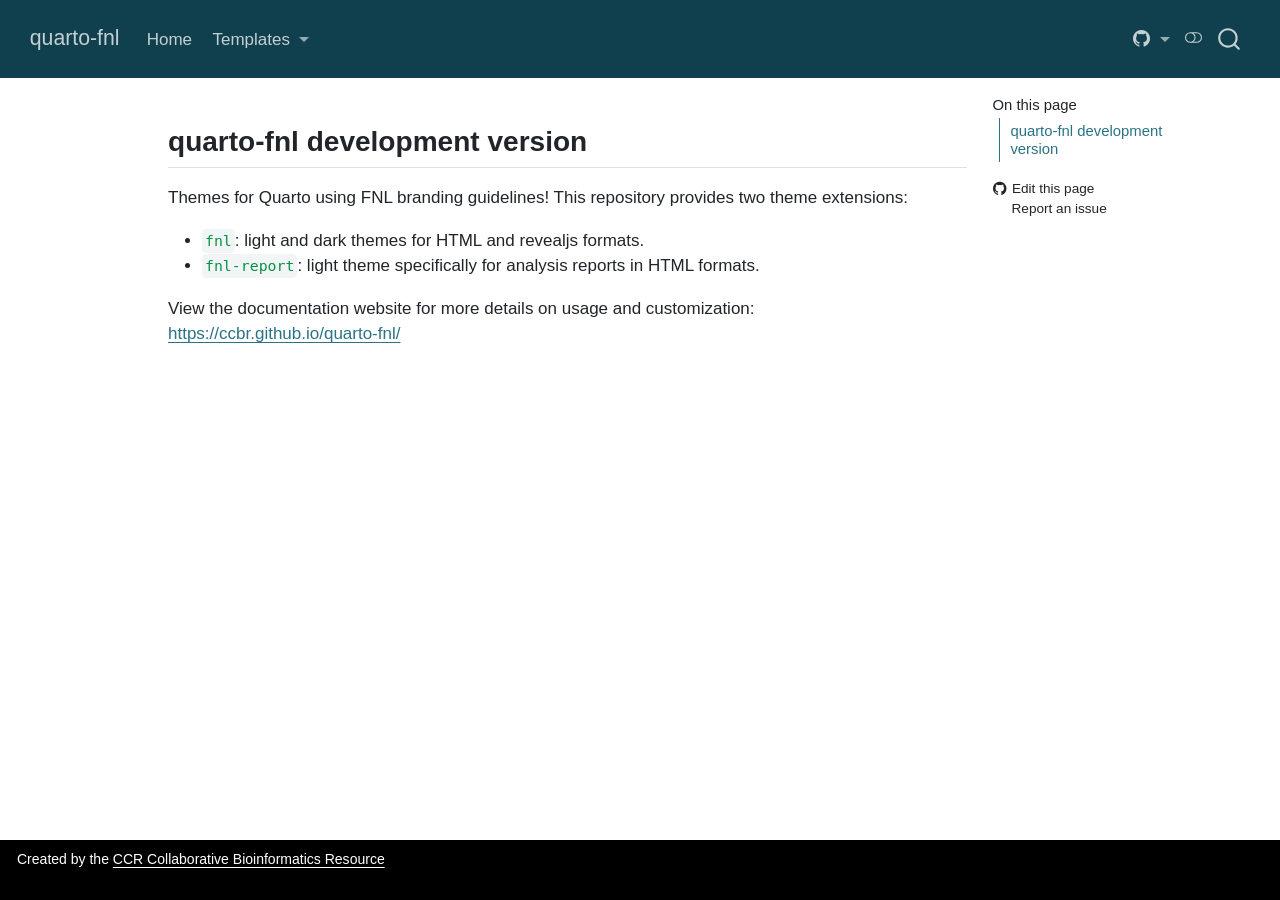
==== CHANGELOG.html @ 497f9d5f "Built site for gh-pages" ====
<!DOCTYPE html>
<html xmlns="http://www.w3.org/1999/xhtml" lang="en" xml:lang="en"><head>

<meta charset="utf-8">
<meta name="generator" content="quarto-1.11.9">

<meta name="viewport" content="width=device-width, initial-scale=1.0, user-scalable=yes">


<title>changelog – quarto-fnl</title>
<style>

span.smallcaps{font-variant: small-caps;}
div.columns{display: flex; gap: 1.5em;}
div.column{flex: auto;}
@media screen {
div.columns{gap: min(4vw, 1.5em);}
div.column{overflow-x: auto;}
}
div.hanging-indent{margin-left: 1.5em; text-indent: -1.5em;}
ul.task-list{list-style: none;}
ul.task-list li input[type="checkbox"] {
width: 0.8em;
margin: 0 0.8em 0.2em -1em;  vertical-align: middle;
}
</style>


<script>const headroomChanged = new CustomEvent("quarto-hrChanged", {
  detail: {},
  bubbles: true,
  cancelable: false,
  composed: false,
});

const announceDismiss = () => {
  const annEl = window.document.getElementById("quarto-announcement");
  if (annEl) {
    annEl.remove();

    const annId = annEl.getAttribute("data-announcement-id");
    window.localStorage.setItem(`quarto-announce-${annId}`, "true");
  }
};

const announceRegister = () => {
  const annEl = window.document.getElementById("quarto-announcement");
  if (annEl) {
    const annId = annEl.getAttribute("data-announcement-id");
    const isDismissed =
      window.localStorage.getItem(`quarto-announce-${annId}`) || false;
    if (isDismissed) {
      announceDismiss();
      return;
    } else {
      annEl.classList.remove("hidden");
    }

    const actionEl = annEl.querySelector(".quarto-announcement-action");
    if (actionEl) {
      actionEl.addEventListener("click", function (e) {
        e.preventDefault();
        // Hide the bar immediately
        announceDismiss();
      });
    }
  }
};

window.document.addEventListener("DOMContentLoaded", function () {
  let init = false;

  announceRegister();

  // Manage the back to top button, if one is present.
  let lastScrollTop = window.pageYOffset || document.documentElement.scrollTop;
  const scrollDownBuffer = 5;
  const scrollUpBuffer = 35;
  const btn = document.getElementById("quarto-back-to-top");
  const hideBackToTop = () => {
    btn.style.display = "none";
  };
  const showBackToTop = () => {
    btn.style.display = "inline-block";
  };
  if (btn) {
    window.document.addEventListener(
      "scroll",
      function () {
        const currentScrollTop =
          window.pageYOffset || document.documentElement.scrollTop;

        // Shows and hides the button 'intelligently' as the user scrolls
        if (currentScrollTop - scrollDownBuffer > lastScrollTop) {
          hideBackToTop();
          lastScrollTop = currentScrollTop <= 0 ? 0 : currentScrollTop;
        } else if (currentScrollTop < lastScrollTop - scrollUpBuffer) {
          showBackToTop();
          lastScrollTop = currentScrollTop <= 0 ? 0 : currentScrollTop;
        }

        // Show the button at the bottom, hides it at the top
        if (currentScrollTop <= 0) {
          hideBackToTop();
        } else if (
          window.innerHeight + currentScrollTop >=
          document.body.offsetHeight
        ) {
          showBackToTop();
        }
      },
      false
    );
  }

  function throttle(func, wait) {
    var timeout;
    return function () {
      const context = this;
      const args = arguments;
      const later = function () {
        clearTimeout(timeout);
        timeout = null;
        func.apply(context, args);
      };

      if (!timeout) {
        timeout = setTimeout(later, wait);
      }
    };
  }

  function headerOffset() {
    // Set an offset if there is are fixed top navbar
    const headerEl = window.document.querySelector("header.fixed-top");
    if (headerEl) {
      return headerEl.clientHeight;
    } else {
      return 0;
    }
  }

  function footerOffset() {
    const footerEl = window.document.querySelector("footer.footer");
    if (footerEl) {
      return footerEl.clientHeight;
    } else {
      return 0;
    }
  }

  function dashboardOffset() {
    const dashboardNavEl = window.document.getElementById(
      "quarto-dashboard-header"
    );
    if (dashboardNavEl !== null) {
      return dashboardNavEl.clientHeight;
    } else {
      return 0;
    }
  }

  function updateDocumentOffsetWithoutAnimation() {
    updateDocumentOffset(false);
  }

  function updateDocumentOffset(animated) {
    // set body offset
    const topOffset = headerOffset();
    const bodyOffset = topOffset + footerOffset() + dashboardOffset();
    const bodyEl = window.document.body;
    bodyEl.setAttribute("data-bs-offset", topOffset);
    bodyEl.style.paddingTop = topOffset + "px";

    // deal with sidebar offsets
    const sidebars = window.document.querySelectorAll(
      ".sidebar, .headroom-target"
    );
    sidebars.forEach((sidebar) => {
      if (!animated) {
        sidebar.classList.add("notransition");
        // Remove the no transition class after the animation has time to complete
        setTimeout(function () {
          sidebar.classList.remove("notransition");
        }, 201);
      }

      if (window.Headroom && sidebar.classList.contains("sidebar-unpinned")) {
        sidebar.style.top = "0";
        sidebar.style.maxHeight = "100vh";
      } else {
        sidebar.style.top = topOffset + "px";
        sidebar.style.maxHeight = "calc(100vh - " + topOffset + "px)";
      }
    });

    // allow space for footer
    const mainContainer = window.document.querySelector(".quarto-container");
    if (mainContainer) {
      mainContainer.style.minHeight = "calc(100vh - " + bodyOffset + "px)";
    }

    // link offset
    let linkStyle = window.document.querySelector("#quarto-target-style");
    if (!linkStyle) {
      linkStyle = window.document.createElement("style");
      linkStyle.setAttribute("id", "quarto-target-style");
      window.document.head.appendChild(linkStyle);
    }
    while (linkStyle.firstChild) {
      linkStyle.removeChild(linkStyle.firstChild);
    }
    if (topOffset > 0) {
      linkStyle.appendChild(
        window.document.createTextNode(`
      section:target::before {
        content: "";
        display: block;
        height: ${topOffset}px;
        margin: -${topOffset}px 0 0;
      }`)
      );
    }
    if (init) {
      window.dispatchEvent(headroomChanged);
    }
    init = true;
  }

  // initialize headroom
  var header = window.document.querySelector("#quarto-header");
  if (header && window.Headroom) {
    const headroom = new window.Headroom(header, {
      tolerance: 5,
      onPin: function () {
        const sidebars = window.document.querySelectorAll(
          ".sidebar, .headroom-target"
        );
        sidebars.forEach((sidebar) => {
          sidebar.classList.remove("sidebar-unpinned");
        });
        updateDocumentOffset();
      },
      onUnpin: function () {
        const sidebars = window.document.querySelectorAll(
          ".sidebar, .headroom-target"
        );
        sidebars.forEach((sidebar) => {
          sidebar.classList.add("sidebar-unpinned");
        });
        updateDocumentOffset();
      },
    });
    headroom.init();

    let frozen = false;
    window.quartoToggleHeadroom = function () {
      if (frozen) {
        headroom.unfreeze();
        frozen = false;
      } else {
        headroom.freeze();
        frozen = true;
      }
    };
  }

  window.addEventListener(
    "hashchange",
    function (e) {
      if (
        getComputedStyle(document.documentElement).scrollBehavior !== "smooth"
      ) {
        window.scrollTo(0, window.pageYOffset - headerOffset());
      }
    },
    false
  );

  // Observe size changed for the header
  const headerEl = window.document.querySelector("header.fixed-top");
  if (headerEl && window.ResizeObserver) {
    const observer = new window.ResizeObserver(() => {
      setTimeout(updateDocumentOffsetWithoutAnimation, 0);
    });
    observer.observe(headerEl, {
      attributes: true,
      childList: true,
      characterData: true,
    });
  } else {
    window.addEventListener(
      "resize",
      throttle(updateDocumentOffsetWithoutAnimation, 50)
    );
  }
  setTimeout(updateDocumentOffsetWithoutAnimation, 250);

  // fixup index.html links if we aren't on the filesystem
  if (window.location.protocol !== "file:") {
    const links = window.document.querySelectorAll("a");
    for (let i = 0; i < links.length; i++) {
      if (links[i].href) {
        links[i].dataset.originalHref = links[i].href;
        // only strip index.html at the end of the path (optionally followed
        // by a query or fragment) so that files like index.html.md
        // (alternate-format twins) are left alone (#14667)
        links[i].href = links[i].href.replace(/\/index\.html(?=[?#]|$)/, "/");
      }
    }

    // Fixup any sharing links that require urls
    // Append url to any sharing urls
    const sharingLinks = window.document.querySelectorAll(
      "a.sidebar-tools-main-item, a.quarto-navigation-tool, a.quarto-navbar-tools, a.quarto-navbar-tools-item"
    );
    for (let i = 0; i < sharingLinks.length; i++) {
      const sharingLink = sharingLinks[i];
      const href = sharingLink.getAttribute("href");
      if (href) {
        sharingLink.setAttribute(
          "href",
          href.replace("|url|", window.location.href)
        );
      }
    }

    // Scroll the active navigation item into view, if necessary
    const navSidebar = window.document.querySelector("nav#quarto-sidebar");
    if (navSidebar) {
      // Find the active item
      const activeItem = navSidebar.querySelector("li.sidebar-item a.active");
      if (activeItem) {
        // Wait for the scroll height and height to resolve by observing size changes on the
        // nav element that is scrollable
        const resizeObserver = new ResizeObserver((_entries) => {
          // The bottom of the element
          const elBottom = activeItem.offsetTop;
          const viewBottom = navSidebar.scrollTop + navSidebar.clientHeight;

          // The element height and scroll height are the same, then we are still loading
          if (viewBottom !== navSidebar.scrollHeight) {
            // Determine if the item isn't visible and scroll to it
            if (elBottom >= viewBottom) {
              navSidebar.scrollTop = elBottom;
            }

            // stop observing now since we've completed the scroll
            resizeObserver.unobserve(navSidebar);
          }
        });
        resizeObserver.observe(navSidebar);
      }
    }
  }
});
</script>
<script>/*!
 * headroom.js v0.12.0 - Give your page some headroom. Hide your header until you need it
 * Copyright (c) 2020 Nick Williams - http://wicky.nillia.ms/headroom.js
 * License: MIT
 */

!function(t,n){"object"==typeof exports&&"undefined"!=typeof module?module.exports=n():"function"==typeof define&&define.amd?define(n):(t=t||self).Headroom=n()}(this,function(){"use strict";function t(){return"undefined"!=typeof window}function d(t){return function(t){return t&&t.document&&function(t){return 9===t.nodeType}(t.document)}(t)?function(t){var n=t.document,o=n.body,s=n.documentElement;return{scrollHeight:function(){return Math.max(o.scrollHeight,s.scrollHeight,o.offsetHeight,s.offsetHeight,o.clientHeight,s.clientHeight)},height:function(){return t.innerHeight||s.clientHeight||o.clientHeight},scrollY:function(){return void 0!==t.pageYOffset?t.pageYOffset:(s||o.parentNode||o).scrollTop}}}(t):function(t){return{scrollHeight:function(){return Math.max(t.scrollHeight,t.offsetHeight,t.clientHeight)},height:function(){return Math.max(t.offsetHeight,t.clientHeight)},scrollY:function(){return t.scrollTop}}}(t)}function n(t,s,e){var n,o=function(){var n=!1;try{var t={get passive(){n=!0}};window.addEventListener("test",t,t),window.removeEventListener("test",t,t)}catch(t){n=!1}return n}(),i=!1,r=d(t),l=r.scrollY(),a={};function c(){var t=Math.round(r.scrollY()),n=r.height(),o=r.scrollHeight();a.scrollY=t,a.lastScrollY=l,a.direction=l<t?"down":"up",a.distance=Math.abs(t-l),a.isOutOfBounds=t<0||o<t+n,a.top=t<=s.offset[a.direction],a.bottom=o<=t+n,a.toleranceExceeded=a.distance>s.tolerance[a.direction],e(a),l=t,i=!1}function h(){i||(i=!0,n=requestAnimationFrame(c))}var u=!!o&&{passive:!0,capture:!1};return t.addEventListener("scroll",h,u),c(),{destroy:function(){cancelAnimationFrame(n),t.removeEventListener("scroll",h,u)}}}function o(t){return t===Object(t)?t:{down:t,up:t}}function s(t,n){n=n||{},Object.assign(this,s.options,n),this.classes=Object.assign({},s.options.classes,n.classes),this.elem=t,this.tolerance=o(this.tolerance),this.offset=o(this.offset),this.initialised=!1,this.frozen=!1}return s.prototype={constructor:s,init:function(){return s.cutsTheMustard&&!this.initialised&&(this.addClass("initial"),this.initialised=!0,setTimeout(function(t){t.scrollTracker=n(t.scroller,{offset:t.offset,tolerance:t.tolerance},t.update.bind(t))},100,this)),this},destroy:function(){this.initialised=!1,Object.keys(this.classes).forEach(this.removeClass,this),this.scrollTracker.destroy()},unpin:function(){!this.hasClass("pinned")&&this.hasClass("unpinned")||(this.addClass("unpinned"),this.removeClass("pinned"),this.onUnpin&&this.onUnpin.call(this))},pin:function(){this.hasClass("unpinned")&&(this.addClass("pinned"),this.removeClass("unpinned"),this.onPin&&this.onPin.call(this))},freeze:function(){this.frozen=!0,this.addClass("frozen")},unfreeze:function(){this.frozen=!1,this.removeClass("frozen")},top:function(){this.hasClass("top")||(this.addClass("top"),this.removeClass("notTop"),this.onTop&&this.onTop.call(this))},notTop:function(){this.hasClass("notTop")||(this.addClass("notTop"),this.removeClass("top"),this.onNotTop&&this.onNotTop.call(this))},bottom:function(){this.hasClass("bottom")||(this.addClass("bottom"),this.removeClass("notBottom"),this.onBottom&&this.onBottom.call(this))},notBottom:function(){this.hasClass("notBottom")||(this.addClass("notBottom"),this.removeClass("bottom"),this.onNotBottom&&this.onNotBottom.call(this))},shouldUnpin:function(t){return"down"===t.direction&&!t.top&&t.toleranceExceeded},shouldPin:function(t){return"up"===t.direction&&t.toleranceExceeded||t.top},addClass:function(t){this.elem.classList.add.apply(this.elem.classList,this.classes[t].split(" "))},removeClass:function(t){this.elem.classList.remove.apply(this.elem.classList,this.classes[t].split(" "))},hasClass:function(t){return this.classes[t].split(" ").every(function(t){return this.classList.contains(t)},this.elem)},update:function(t){t.isOutOfBounds||!0!==this.frozen&&(t.top?this.top():this.notTop(),t.bottom?this.bottom():this.notBottom(),this.shouldUnpin(t)?this.unpin():this.shouldPin(t)&&this.pin())}},s.options={tolerance:{up:0,down:0},offset:0,scroller:t()?window:null,classes:{frozen:"headroom--frozen",pinned:"headroom--pinned",unpinned:"headroom--unpinned",top:"headroom--top",notTop:"headroom--not-top",bottom:"headroom--bottom",notBottom:"headroom--not-bottom",initial:"headroom"}},s.cutsTheMustard=!!(t()&&function(){}.bind&&"classList"in document.documentElement&&Object.assign&&Object.keys&&requestAnimationFrame),s});
</script>
<script>/*!
 * clipboard.js v2.0.11
 * https://clipboardjs.com/
 *
 * Licensed MIT © Zeno Rocha
 */
!function(t,e){"object"==typeof exports&&"object"==typeof module?module.exports=e():"function"==typeof define&&define.amd?define([],e):"object"==typeof exports?exports.ClipboardJS=e():t.ClipboardJS=e()}(this,function(){return n={686:function(t,e,n){"use strict";n.d(e,{default:function(){return b}});var e=n(279),i=n.n(e),e=n(370),u=n.n(e),e=n(817),r=n.n(e);function c(t){try{return document.execCommand(t)}catch(t){return}}var a=function(t){t=r()(t);return c("cut"),t};function o(t,e){var n,o,t=(n=t,o="rtl"===document.documentElement.getAttribute("dir"),(t=document.createElement("textarea")).style.fontSize="12pt",t.style.border="0",t.style.padding="0",t.style.margin="0",t.style.position="absolute",t.style[o?"right":"left"]="-9999px",o=window.pageYOffset||document.documentElement.scrollTop,t.style.top="".concat(o,"px"),t.setAttribute("readonly",""),t.value=n,t);return e.container.appendChild(t),e=r()(t),c("copy"),t.remove(),e}var f=function(t){var e=1<arguments.length&&void 0!==arguments[1]?arguments[1]:{container:document.body},n="";return"string"==typeof t?n=o(t,e):t instanceof HTMLInputElement&&!["text","search","url","tel","password"].includes(null==t?void 0:t.type)?n=o(t.value,e):(n=r()(t),c("copy")),n};function l(t){return(l="function"==typeof Symbol&&"symbol"==typeof Symbol.iterator?function(t){return typeof t}:function(t){return t&&"function"==typeof Symbol&&t.constructor===Symbol&&t!==Symbol.prototype?"symbol":typeof t})(t)}var s=function(){var t=0<arguments.length&&void 0!==arguments[0]?arguments[0]:{},e=t.action,n=void 0===e?"copy":e,o=t.container,e=t.target,t=t.text;if("copy"!==n&&"cut"!==n)throw new Error('Invalid "action" value, use either "copy" or "cut"');if(void 0!==e){if(!e||"object"!==l(e)||1!==e.nodeType)throw new Error('Invalid "target" value, use a valid Element');if("copy"===n&&e.hasAttribute("disabled"))throw new Error('Invalid "target" attribute. Please use "readonly" instead of "disabled" attribute');if("cut"===n&&(e.hasAttribute("readonly")||e.hasAttribute("disabled")))throw new Error('Invalid "target" attribute. You can\'t cut text from elements with "readonly" or "disabled" attributes')}return t?f(t,{container:o}):e?"cut"===n?a(e):f(e,{container:o}):void 0};function p(t){return(p="function"==typeof Symbol&&"symbol"==typeof Symbol.iterator?function(t){return typeof t}:function(t){return t&&"function"==typeof Symbol&&t.constructor===Symbol&&t!==Symbol.prototype?"symbol":typeof t})(t)}function d(t,e){for(var n=0;n<e.length;n++){var o=e[n];o.enumerable=o.enumerable||!1,o.configurable=!0,"value"in o&&(o.writable=!0),Object.defineProperty(t,o.key,o)}}function y(t,e){return(y=Object.setPrototypeOf||function(t,e){return t.__proto__=e,t})(t,e)}function h(n){var o=function(){if("undefined"==typeof Reflect||!Reflect.construct)return!1;if(Reflect.construct.sham)return!1;if("function"==typeof Proxy)return!0;try{return Date.prototype.toString.call(Reflect.construct(Date,[],function(){})),!0}catch(t){return!1}}();return function(){var t,e=v(n);return t=o?(t=v(this).constructor,Reflect.construct(e,arguments,t)):e.apply(this,arguments),e=this,!(t=t)||"object"!==p(t)&&"function"!=typeof t?function(t){if(void 0!==t)return t;throw new ReferenceError("this hasn't been initialised - super() hasn't been called")}(e):t}}function v(t){return(v=Object.setPrototypeOf?Object.getPrototypeOf:function(t){return t.__proto__||Object.getPrototypeOf(t)})(t)}function m(t,e){t="data-clipboard-".concat(t);if(e.hasAttribute(t))return e.getAttribute(t)}var b=function(){!function(t,e){if("function"!=typeof e&&null!==e)throw new TypeError("Super expression must either be null or a function");t.prototype=Object.create(e&&e.prototype,{constructor:{value:t,writable:!0,configurable:!0}}),e&&y(t,e)}(r,i());var t,e,n,o=h(r);function r(t,e){var n;return function(t){if(!(t instanceof r))throw new TypeError("Cannot call a class as a function")}(this),(n=o.call(this)).resolveOptions(e),n.listenClick(t),n}return t=r,n=[{key:"copy",value:function(t){var e=1<arguments.length&&void 0!==arguments[1]?arguments[1]:{container:document.body};return f(t,e)}},{key:"cut",value:function(t){return a(t)}},{key:"isSupported",value:function(){var t=0<arguments.length&&void 0!==arguments[0]?arguments[0]:["copy","cut"],t="string"==typeof t?[t]:t,e=!!document.queryCommandSupported;return t.forEach(function(t){e=e&&!!document.queryCommandSupported(t)}),e}}],(e=[{key:"resolveOptions",value:function(){var t=0<arguments.length&&void 0!==arguments[0]?arguments[0]:{};this.action="function"==typeof t.action?t.action:this.defaultAction,this.target="function"==typeof t.target?t.target:this.defaultTarget,this.text="function"==typeof t.text?t.text:this.defaultText,this.container="object"===p(t.container)?t.container:document.body}},{key:"listenClick",value:function(t){var e=this;this.listener=u()(t,"click",function(t){return e.onClick(t)})}},{key:"onClick",value:function(t){var e=t.delegateTarget||t.currentTarget,n=this.action(e)||"copy",t=s({action:n,container:this.container,target:this.target(e),text:this.text(e)});this.emit(t?"success":"error",{action:n,text:t,trigger:e,clearSelection:function(){e&&e.focus(),window.getSelection().removeAllRanges()}})}},{key:"defaultAction",value:function(t){return m("action",t)}},{key:"defaultTarget",value:function(t){t=m("target",t);if(t)return document.querySelector(t)}},{key:"defaultText",value:function(t){return m("text",t)}},{key:"destroy",value:function(){this.listener.destroy()}}])&&d(t.prototype,e),n&&d(t,n),r}()},828:function(t){var e;"undefined"==typeof Element||Element.prototype.matches||((e=Element.prototype).matches=e.matchesSelector||e.mozMatchesSelector||e.msMatchesSelector||e.oMatchesSelector||e.webkitMatchesSelector),t.exports=function(t,e){for(;t&&9!==t.nodeType;){if("function"==typeof t.matches&&t.matches(e))return t;t=t.parentNode}}},438:function(t,e,n){var u=n(828);function i(t,e,n,o,r){var i=function(e,n,t,o){return function(t){t.delegateTarget=u(t.target,n),t.delegateTarget&&o.call(e,t)}}.apply(this,arguments);return t.addEventListener(n,i,r),{destroy:function(){t.removeEventListener(n,i,r)}}}t.exports=function(t,e,n,o,r){return"function"==typeof t.addEventListener?i.apply(null,arguments):"function"==typeof n?i.bind(null,document).apply(null,arguments):("string"==typeof t&&(t=document.querySelectorAll(t)),Array.prototype.map.call(t,function(t){return i(t,e,n,o,r)}))}},879:function(t,n){n.node=function(t){return void 0!==t&&t instanceof HTMLElement&&1===t.nodeType},n.nodeList=function(t){var e=Object.prototype.toString.call(t);return void 0!==t&&("[object NodeList]"===e||"[object HTMLCollection]"===e)&&"length"in t&&(0===t.length||n.node(t[0]))},n.string=function(t){return"string"==typeof t||t instanceof String},n.fn=function(t){return"[object Function]"===Object.prototype.toString.call(t)}},370:function(t,e,n){var f=n(879),l=n(438);t.exports=function(t,e,n){if(!t&&!e&&!n)throw new Error("Missing required arguments");if(!f.string(e))throw new TypeError("Second argument must be a String");if(!f.fn(n))throw new TypeError("Third argument must be a Function");if(f.node(t))return c=e,a=n,(u=t).addEventListener(c,a),{destroy:function(){u.removeEventListener(c,a)}};if(f.nodeList(t))return o=t,r=e,i=n,Array.prototype.forEach.call(o,function(t){t.addEventListener(r,i)}),{destroy:function(){Array.prototype.forEach.call(o,function(t){t.removeEventListener(r,i)})}};if(f.string(t))return t=t,e=e,n=n,l(document.body,t,e,n);throw new TypeError("First argument must be a String, HTMLElement, HTMLCollection, or NodeList");var o,r,i,u,c,a}},817:function(t){t.exports=function(t){var e,n="SELECT"===t.nodeName?(t.focus(),t.value):"INPUT"===t.nodeName||"TEXTAREA"===t.nodeName?((e=t.hasAttribute("readonly"))||t.setAttribute("readonly",""),t.select(),t.setSelectionRange(0,t.value.length),e||t.removeAttribute("readonly"),t.value):(t.hasAttribute("contenteditable")&&t.focus(),n=window.getSelection(),(e=document.createRange()).selectNodeContents(t),n.removeAllRanges(),n.addRange(e),n.toString());return n}},279:function(t){function e(){}e.prototype={on:function(t,e,n){var o=this.e||(this.e={});return(o[t]||(o[t]=[])).push({fn:e,ctx:n}),this},once:function(t,e,n){var o=this;function r(){o.off(t,r),e.apply(n,arguments)}return r._=e,this.on(t,r,n)},emit:function(t){for(var e=[].slice.call(arguments,1),n=((this.e||(this.e={}))[t]||[]).slice(),o=0,r=n.length;o<r;o++)n[o].fn.apply(n[o].ctx,e);return this},off:function(t,e){var n=this.e||(this.e={}),o=n[t],r=[];if(o&&e)for(var i=0,u=o.length;i<u;i++)o[i].fn!==e&&o[i].fn._!==e&&r.push(o[i]);return r.length?n[t]=r:delete n[t],this}},t.exports=e,t.exports.TinyEmitter=e}},r={},o.n=function(t){var e=t&&t.__esModule?function(){return t.default}:function(){return t};return o.d(e,{a:e}),e},o.d=function(t,e){for(var n in e)o.o(e,n)&&!o.o(t,n)&&Object.defineProperty(t,n,{enumerable:!0,get:e[n]})},o.o=function(t,e){return Object.prototype.hasOwnProperty.call(t,e)},o(686).default;function o(t){if(r[t])return r[t].exports;var e=r[t]={exports:{}};return n[t](e,e.exports,o),e.exports}var n,r});</script>
<script>/*! @algolia/autocomplete-js 1.19.1 | MIT License | © Algolia, Inc. and contributors | https://github.com/algolia/autocomplete */
!function(e,t){"object"==typeof exports&&"undefined"!=typeof module?t(exports):"function"==typeof define&&define.amd?define(["exports"],t):t((e="undefined"!=typeof globalThis?globalThis:e||self)["@algolia/autocomplete-js"]={})}(this,(function(e){"use strict";function t(e,t){var n=Object.keys(e);if(Object.getOwnPropertySymbols){var r=Object.getOwnPropertySymbols(e);t&&(r=r.filter((function(t){return Object.getOwnPropertyDescriptor(e,t).enumerable}))),n.push.apply(n,r)}return n}function n(e){for(var n=1;n<arguments.length;n++){var r=null!=arguments[n]?arguments[n]:{};n%2?t(Object(r),!0).forEach((function(t){o(e,t,r[t])})):Object.getOwnPropertyDescriptors?Object.defineProperties(e,Object.getOwnPropertyDescriptors(r)):t(Object(r)).forEach((function(t){Object.defineProperty(e,t,Object.getOwnPropertyDescriptor(r,t))}))}return e}function r(e){return r="function"==typeof Symbol&&"symbol"==typeof Symbol.iterator?function(e){return typeof e}:function(e){return e&&"function"==typeof Symbol&&e.constructor===Symbol&&e!==Symbol.prototype?"symbol":typeof e},r(e)}function o(e,t,n){return(t=function(e){var t=function(e,t){if("object"!=typeof e||null===e)return e;var n=e[Symbol.toPrimitive];if(void 0!==n){var r=n.call(e,t||"default");if("object"!=typeof r)return r;throw new TypeError("@@toPrimitive must return a primitive value.")}return("string"===t?String:Number)(e)}(e,"string");return"symbol"==typeof t?t:String(t)}(t))in e?Object.defineProperty(e,t,{value:n,enumerable:!0,configurable:!0,writable:!0}):e[t]=n,e}function i(){return i=Object.assign?Object.assign.bind():function(e){for(var t=1;t<arguments.length;t++){var n=arguments[t];for(var r in n)Object.prototype.hasOwnProperty.call(n,r)&&(e[r]=n[r])}return e},i.apply(this,arguments)}function u(e,t){if(null==e)return{};var n,r,o=function(e,t){if(null==e)return{};var n,r,o={},i=Object.keys(e);for(r=0;r<i.length;r++)n=i[r],t.indexOf(n)>=0||(o[n]=e[n]);return o}(e,t);if(Object.getOwnPropertySymbols){var i=Object.getOwnPropertySymbols(e);for(r=0;r<i.length;r++)n=i[r],t.indexOf(n)>=0||Object.prototype.propertyIsEnumerable.call(e,n)&&(o[n]=e[n])}return o}function a(e,t){return function(e){if(Array.isArray(e))return e}(e)||function(e,t){var n=null==e?null:"undefined"!=typeof Symbol&&e[Symbol.iterator]||e["@@iterator"];if(null!=n){var r,o,i,u,a=[],l=!0,c=!1;try{if(i=(n=n.call(e)).next,0===t){if(Object(n)!==n)return;l=!1}else for(;!(l=(r=i.call(n)).done)&&(a.push(r.value),a.length!==t);l=!0);}catch(e){c=!0,o=e}finally{try{if(!l&&null!=n.return&&(u=n.return(),Object(u)!==u))return}finally{if(c)throw o}}return a}}(e,t)||c(e,t)||function(){throw new TypeError("Invalid attempt to destructure non-iterable instance.\nIn order to be iterable, non-array objects must have a [Symbol.iterator]() method.")}()}function l(e){return function(e){if(Array.isArray(e))return s(e)}(e)||function(e){if("undefined"!=typeof Symbol&&null!=e[Symbol.iterator]||null!=e["@@iterator"])return Array.from(e)}(e)||c(e)||function(){throw new TypeError("Invalid attempt to spread non-iterable instance.\nIn order to be iterable, non-array objects must have a [Symbol.iterator]() method.")}()}function c(e,t){if(e){if("string"==typeof e)return s(e,t);var n=Object.prototype.toString.call(e).slice(8,-1);return"Object"===n&&e.constructor&&(n=e.constructor.name),"Map"===n||"Set"===n?Array.from(e):"Arguments"===n||/^(?:Ui|I)nt(?:8|16|32)(?:Clamped)?Array$/.test(n)?s(e,t):void 0}}function s(e,t){(null==t||t>e.length)&&(t=e.length);for(var n=0,r=new Array(t);n<t;n++)r[n]=e[n];return r}function f(e){return{current:e}}function p(e,t){var n=void 0;return function(){for(var r=arguments.length,o=new Array(r),i=0;i<r;i++)o[i]=arguments[i];n&&clearTimeout(n),n=setTimeout((function(){return e.apply(void 0,o)}),t)}}function m(e){return e.reduce((function(e,t){return e.concat(t)}),[])}var v=0;function d(){return"autocomplete-".concat(v++)}function y(e,t){return t.reduce((function(e,t){return e&&e[t]}),e)}function b(e){return 0===e.collections.length?0:e.collections.reduce((function(e,t){return e+t.items.length}),0)}function g(e){return e!==Object(e)}function h(e,t){if(e===t)return!0;if(g(e)||g(t)||"function"==typeof e||"function"==typeof t)return e===t;if(Object.keys(e).length!==Object.keys(t).length)return!1;for(var n=0,r=Object.keys(e);n<r.length;n++){var o=r[n];if(!(o in t))return!1;if(!h(e[o],t[o]))return!1}return!0}var _=function(){};var O="1.19.1",S=[{segment:"autocomplete-core",version:O}];function j(e){var t=e.item,n=e.items,r=void 0===n?[]:n;return{index:t.__autocomplete_indexName,items:[t],positions:[1+r.findIndex((function(e){return e.objectID===t.objectID}))],queryID:t.__autocomplete_queryID,algoliaSource:["autocomplete"]}}function P(e,t){return function(e){if(Array.isArray(e))return e}(e)||function(e,t){var n=null==e?null:"undefined"!=typeof Symbol&&e[Symbol.iterator]||e["@@iterator"];if(null!=n){var r,o,i,u,a=[],l=!0,c=!1;try{if(i=(n=n.call(e)).next,0===t){if(Object(n)!==n)return;l=!1}else for(;!(l=(r=i.call(n)).done)&&(a.push(r.value),a.length!==t);l=!0);}catch(e){c=!0,o=e}finally{try{if(!l&&null!=n.return&&(u=n.return(),Object(u)!==u))return}finally{if(c)throw o}}return a}}(e,t)||function(e,t){if(!e)return;if("string"==typeof e)return w(e,t);var n=Object.prototype.toString.call(e).slice(8,-1);"Object"===n&&e.constructor&&(n=e.constructor.name);if("Map"===n||"Set"===n)return Array.from(e);if("Arguments"===n||/^(?:Ui|I)nt(?:8|16|32)(?:Clamped)?Array$/.test(n))return w(e,t)}(e,t)||function(){throw new TypeError("Invalid attempt to destructure non-iterable instance.\nIn order to be iterable, non-array objects must have a [Symbol.iterator]() method.")}()}function w(e,t){(null==t||t>e.length)&&(t=e.length);for(var n=0,r=new Array(t);n<t;n++)r[n]=e[n];return r}var I=["items"],A=["items"];function E(e){return E="function"==typeof Symbol&&"symbol"==typeof Symbol.iterator?function(e){return typeof e}:function(e){return e&&"function"==typeof Symbol&&e.constructor===Symbol&&e!==Symbol.prototype?"symbol":typeof e},E(e)}function D(e){return function(e){if(Array.isArray(e))return C(e)}(e)||function(e){if("undefined"!=typeof Symbol&&null!=e[Symbol.iterator]||null!=e["@@iterator"])return Array.from(e)}(e)||function(e,t){if(!e)return;if("string"==typeof e)return C(e,t);var n=Object.prototype.toString.call(e).slice(8,-1);"Object"===n&&e.constructor&&(n=e.constructor.name);if("Map"===n||"Set"===n)return Array.from(e);if("Arguments"===n||/^(?:Ui|I)nt(?:8|16|32)(?:Clamped)?Array$/.test(n))return C(e,t)}(e)||function(){throw new TypeError("Invalid attempt to spread non-iterable instance.\nIn order to be iterable, non-array objects must have a [Symbol.iterator]() method.")}()}function C(e,t){(null==t||t>e.length)&&(t=e.length);for(var n=0,r=new Array(t);n<t;n++)r[n]=e[n];return r}function k(e,t){if(null==e)return{};var n,r,o=function(e,t){if(null==e)return{};var n,r,o={},i=Object.keys(e);for(r=0;r<i.length;r++)n=i[r],t.indexOf(n)>=0||(o[n]=e[n]);return o}(e,t);if(Object.getOwnPropertySymbols){var i=Object.getOwnPropertySymbols(e);for(r=0;r<i.length;r++)n=i[r],t.indexOf(n)>=0||Object.prototype.propertyIsEnumerable.call(e,n)&&(o[n]=e[n])}return o}function x(e,t){var n=Object.keys(e);if(Object.getOwnPropertySymbols){var r=Object.getOwnPropertySymbols(e);t&&(r=r.filter((function(t){return Object.getOwnPropertyDescriptor(e,t).enumerable}))),n.push.apply(n,r)}return n}function N(e){for(var t=1;t<arguments.length;t++){var n=null!=arguments[t]?arguments[t]:{};t%2?x(Object(n),!0).forEach((function(t){T(e,t,n[t])})):Object.getOwnPropertyDescriptors?Object.defineProperties(e,Object.getOwnPropertyDescriptors(n)):x(Object(n)).forEach((function(t){Object.defineProperty(e,t,Object.getOwnPropertyDescriptor(n,t))}))}return e}function T(e,t,n){return(t=function(e){var t=function(e,t){if("object"!==E(e)||null===e)return e;var n=e[Symbol.toPrimitive];if(void 0!==n){var r=n.call(e,t||"default");if("object"!==E(r))return r;throw new TypeError("@@toPrimitive must return a primitive value.")}return("string"===t?String:Number)(e)}(e,"string");return"symbol"===E(t)?t:String(t)}(t))in e?Object.defineProperty(e,t,{value:n,enumerable:!0,configurable:!0,writable:!0}):e[t]=n,e}function q(e){for(var t=arguments.length>1&&void 0!==arguments[1]?arguments[1]:20,n=[],r=0;r<e.objectIDs.length;r+=t)n.push(N(N({},e),{},{objectIDs:e.objectIDs.slice(r,r+t)}));return n}function B(e){return e.map((function(e){var t=e.items,n=k(e,I);return N(N({},n),{},{objectIDs:(null==t?void 0:t.map((function(e){return e.objectID})))||n.objectIDs})}))}function R(e){var t,n,r,o=(t=P((e.version||"").split(".").map(Number),2),n=t[0],r=t[1],n>=3||2===n&&r>=4||1===n&&r>=10);function i(t,n,r){if(o&&void 0!==r){var i=r[0].__autocomplete_algoliaCredentials,u={"X-Algolia-Application-Id":i.appId,"X-Algolia-API-Key":i.apiKey};e.apply(void 0,[t].concat(D(n),[{headers:u}]))}else e.apply(void 0,[t].concat(D(n)))}return{init:function(t,n){e("init",{appId:t,apiKey:n})},setAuthenticatedUserToken:function(t){e("setAuthenticatedUserToken",t)},setUserToken:function(t){e("setUserToken",t)},clickedObjectIDsAfterSearch:function(){for(var e=arguments.length,t=new Array(e),n=0;n<e;n++)t[n]=arguments[n];t.length>0&&i("clickedObjectIDsAfterSearch",B(t),t[0].items)},clickedObjectIDs:function(){for(var e=arguments.length,t=new Array(e),n=0;n<e;n++)t[n]=arguments[n];t.length>0&&i("clickedObjectIDs",B(t),t[0].items)},clickedFilters:function(){for(var t=arguments.length,n=new Array(t),r=0;r<t;r++)n[r]=arguments[r];n.length>0&&e.apply(void 0,["clickedFilters"].concat(n))},convertedObjectIDsAfterSearch:function(){for(var e=arguments.length,t=new Array(e),n=0;n<e;n++)t[n]=arguments[n];t.length>0&&i("convertedObjectIDsAfterSearch",B(t),t[0].items)},convertedObjectIDs:function(){for(var e=arguments.length,t=new Array(e),n=0;n<e;n++)t[n]=arguments[n];t.length>0&&i("convertedObjectIDs",B(t),t[0].items)},convertedFilters:function(){for(var t=arguments.length,n=new Array(t),r=0;r<t;r++)n[r]=arguments[r];n.length>0&&e.apply(void 0,["convertedFilters"].concat(n))},viewedObjectIDs:function(){for(var e=arguments.length,t=new Array(e),n=0;n<e;n++)t[n]=arguments[n];t.length>0&&t.reduce((function(e,t){var n=t.items,r=k(t,A);return[].concat(D(e),D(q(N(N({},r),{},{objectIDs:(null==n?void 0:n.map((function(e){return e.objectID})))||r.objectIDs})).map((function(e){return{items:n,payload:e}}))))}),[]).forEach((function(e){var t=e.items;return i("viewedObjectIDs",[e.payload],t)}))},viewedFilters:function(){for(var t=arguments.length,n=new Array(t),r=0;r<t;r++)n[r]=arguments[r];n.length>0&&e.apply(void 0,["viewedFilters"].concat(n))}}}function L(e){var t=e.items.reduce((function(e,t){var n;return e[t.__autocomplete_indexName]=(null!==(n=e[t.__autocomplete_indexName])&&void 0!==n?n:[]).concat(t),e}),{});return Object.keys(t).map((function(e){return{index:e,items:t[e],algoliaSource:["autocomplete"]}}))}function F(e){return e.objectID&&e.__autocomplete_indexName&&e.__autocomplete_queryID}function U(e){return U="function"==typeof Symbol&&"symbol"==typeof Symbol.iterator?function(e){return typeof e}:function(e){return e&&"function"==typeof Symbol&&e.constructor===Symbol&&e!==Symbol.prototype?"symbol":typeof e},U(e)}function M(e){return function(e){if(Array.isArray(e))return H(e)}(e)||function(e){if("undefined"!=typeof Symbol&&null!=e[Symbol.iterator]||null!=e["@@iterator"])return Array.from(e)}(e)||function(e,t){if(!e)return;if("string"==typeof e)return H(e,t);var n=Object.prototype.toString.call(e).slice(8,-1);"Object"===n&&e.constructor&&(n=e.constructor.name);if("Map"===n||"Set"===n)return Array.from(e);if("Arguments"===n||/^(?:Ui|I)nt(?:8|16|32)(?:Clamped)?Array$/.test(n))return H(e,t)}(e)||function(){throw new TypeError("Invalid attempt to spread non-iterable instance.\nIn order to be iterable, non-array objects must have a [Symbol.iterator]() method.")}()}function H(e,t){(null==t||t>e.length)&&(t=e.length);for(var n=0,r=new Array(t);n<t;n++)r[n]=e[n];return r}function V(e,t){var n=Object.keys(e);if(Object.getOwnPropertySymbols){var r=Object.getOwnPropertySymbols(e);t&&(r=r.filter((function(t){return Object.getOwnPropertyDescriptor(e,t).enumerable}))),n.push.apply(n,r)}return n}function W(e){for(var t=1;t<arguments.length;t++){var n=null!=arguments[t]?arguments[t]:{};t%2?V(Object(n),!0).forEach((function(t){Q(e,t,n[t])})):Object.getOwnPropertyDescriptors?Object.defineProperties(e,Object.getOwnPropertyDescriptors(n)):V(Object(n)).forEach((function(t){Object.defineProperty(e,t,Object.getOwnPropertyDescriptor(n,t))}))}return e}function Q(e,t,n){return(t=function(e){var t=function(e,t){if("object"!==U(e)||null===e)return e;var n=e[Symbol.toPrimitive];if(void 0!==n){var r=n.call(e,t||"default");if("object"!==U(r))return r;throw new TypeError("@@toPrimitive must return a primitive value.")}return("string"===t?String:Number)(e)}(e,"string");return"symbol"===U(t)?t:String(t)}(t))in e?Object.defineProperty(e,t,{value:n,enumerable:!0,configurable:!0,writable:!0}):e[t]=n,e}var K="2.15.0",$="https://cdn.jsdelivr.net/npm/search-insights@".concat(K,"/dist/search-insights.min.js"),z=p((function(e){var t=e.onItemsChange,n=e.items,r=e.insights,o=e.state;t({insights:r,insightsEvents:L({items:n}).map((function(e){return W({eventName:"Items Viewed"},e)})),state:o})}),400);function G(e){var t=function(e){return W({onItemsChange:function(e){var t=e.insights,n=e.insightsEvents,r=e.state;t.viewedObjectIDs.apply(t,M(n.map((function(e){return W(W({},e),{},{algoliaSource:J(e.algoliaSource,r.context)})}))))},onSelect:function(e){var t=e.insights,n=e.insightsEvents,r=e.state;t.clickedObjectIDsAfterSearch.apply(t,M(n.map((function(e){return W(W({},e),{},{algoliaSource:J(e.algoliaSource,r.context)})}))))},onActive:_,__autocomplete_clickAnalytics:!0},e)}(e),n=t.insightsClient,r=t.insightsInitParams,o=t.onItemsChange,i=t.onSelect,u=t.onActive,a=t.__autocomplete_clickAnalytics,l=n;if(n||function(e){if("undefined"!=typeof window)e({window:window})}((function(e){var t=e.window,n=t.AlgoliaAnalyticsObject||"aa";"string"==typeof n&&(l=t[n]),l||(t.AlgoliaAnalyticsObject=n,t[n]||(t[n]=function(){t[n].queue||(t[n].queue=[]);for(var e=arguments.length,r=new Array(e),o=0;o<e;o++)r[o]=arguments[o];t[n].queue.push(r)}),t[n].version=K,l=t[n],function(e){var t="[Autocomplete]: Could not load search-insights.js. Please load it manually following https://alg.li/insights-autocomplete";try{var n=e.document.createElement("script");n.async=!0,n.src=$,n.onerror=function(){console.error(t)},document.body.appendChild(n)}catch(e){console.error(t)}}(t))})),!l)return{};r&&l("init",W({partial:!0},r));var c=R(l),s=f([]),m=p((function(e){var t=e.state;if(t.isOpen){var n=t.collections.reduce((function(e,t){return[].concat(M(e),M(t.items))}),[]).filter(F);h(s.current.map((function(e){return e.objectID})),n.map((function(e){return e.objectID})))||(s.current=n,n.length>0&&z({onItemsChange:o,items:n,insights:c,state:t}))}}),0);return{name:"aa.algoliaInsightsPlugin",subscribe:function(e){var t=e.setContext,n=e.onSelect,r=e.onActive;function o(e){t({algoliaInsightsPlugin:{__algoliaSearchParameters:W(W({},a?{clickAnalytics:!0}:{}),e?{userToken:X(e)}:{}),insights:c}})}l("addAlgoliaAgent","insights-plugin"),o(),l("onUserTokenChange",(function(e){o(e)})),l("getUserToken",null,(function(e,t){o(t)})),n((function(e){var t=e.item,n=e.state,r=e.event,o=e.source;F(t)&&i({state:n,event:r,insights:c,item:t,insightsEvents:[W({eventName:"Item Selected"},j({item:t,items:o.getItems().filter(F)}))]})})),r((function(e){var t=e.item,n=e.source,r=e.state,o=e.event;F(t)&&u({state:r,event:o,insights:c,item:t,insightsEvents:[W({eventName:"Item Active"},j({item:t,items:n.getItems().filter(F)}))]})}))},onStateChange:function(e){var t=e.state;m({state:t})},__autocomplete_pluginOptions:e}}function J(){var e,t=arguments.length>0&&void 0!==arguments[0]?arguments[0]:[],n=arguments.length>1?arguments[1]:void 0;return[].concat(M(t),["autocomplete-internal"],M(null!==(e=n.algoliaInsightsPlugin)&&void 0!==e&&e.__automaticInsights?["autocomplete-automatic"]:[]))}function X(e){return"number"==typeof e?e.toString():e}function Y(e,t){var n=t;return{then:function(t,r){return Y(e.then(ee(t,n,e),ee(r,n,e)),n)},catch:function(t){return Y(e.catch(ee(t,n,e)),n)},finally:function(t){return t&&n.onCancelList.push(t),Y(e.finally(ee(t&&function(){return n.onCancelList=[],t()},n,e)),n)},cancel:function(){n.isCanceled=!0;var e=n.onCancelList;n.onCancelList=[],e.forEach((function(e){e()}))},isCanceled:function(){return!0===n.isCanceled}}}function Z(e){return Y(e,{isCanceled:!1,onCancelList:[]})}function ee(e,t,n){return e?function(n){return t.isCanceled?n:e(n)}:n}var te,ne=!0;function re(e,t,n,r){if(!n)return null;if(e<0&&(null===t||null!==r&&0===t))return n+e;var o=(null===t?-1:t)+e;return o<=-1||o>=n?null===r?null:0:o}function oe(e,t){var n=Object.keys(e);if(Object.getOwnPropertySymbols){var r=Object.getOwnPropertySymbols(e);t&&(r=r.filter((function(t){return Object.getOwnPropertyDescriptor(e,t).enumerable}))),n.push.apply(n,r)}return n}function ie(e){for(var t=1;t<arguments.length;t++){var n=null!=arguments[t]?arguments[t]:{};t%2?oe(Object(n),!0).forEach((function(t){ue(e,t,n[t])})):Object.getOwnPropertyDescriptors?Object.defineProperties(e,Object.getOwnPropertyDescriptors(n)):oe(Object(n)).forEach((function(t){Object.defineProperty(e,t,Object.getOwnPropertyDescriptor(n,t))}))}return e}function ue(e,t,n){return(t=function(e){var t=function(e,t){if("object"!==ae(e)||null===e)return e;var n=e[Symbol.toPrimitive];if(void 0!==n){var r=n.call(e,t||"default");if("object"!==ae(r))return r;throw new TypeError("@@toPrimitive must return a primitive value.")}return("string"===t?String:Number)(e)}(e,"string");return"symbol"===ae(t)?t:String(t)}(t))in e?Object.defineProperty(e,t,{value:n,enumerable:!0,configurable:!0,writable:!0}):e[t]=n,e}function ae(e){return ae="function"==typeof Symbol&&"symbol"==typeof Symbol.iterator?function(e){return typeof e}:function(e){return e&&"function"==typeof Symbol&&e.constructor===Symbol&&e!==Symbol.prototype?"symbol":typeof e},ae(e)}function le(e,t){var n="undefined"!=typeof Symbol&&e[Symbol.iterator]||e["@@iterator"];if(!n){if(Array.isArray(e)||(n=function(e,t){if(!e)return;if("string"==typeof e)return ce(e,t);var n=Object.prototype.toString.call(e).slice(8,-1);"Object"===n&&e.constructor&&(n=e.constructor.name);if("Map"===n||"Set"===n)return Array.from(e);if("Arguments"===n||/^(?:Ui|I)nt(?:8|16|32)(?:Clamped)?Array$/.test(n))return ce(e,t)}(e))||t&&e&&"number"==typeof e.length){n&&(e=n);var r=0,o=function(){};return{s:o,n:function(){return r>=e.length?{done:!0}:{done:!1,value:e[r++]}},e:function(e){throw e},f:o}}throw new TypeError("Invalid attempt to iterate non-iterable instance.\nIn order to be iterable, non-array objects must have a [Symbol.iterator]() method.")}var i,u=!0,a=!1;return{s:function(){n=n.call(e)},n:function(){var e=n.next();return u=e.done,e},e:function(e){a=!0,i=e},f:function(){try{u||null==n.return||n.return()}finally{if(a)throw i}}}}function ce(e,t){(null==t||t>e.length)&&(t=e.length);for(var n=0,r=new Array(t);n<t;n++)r[n]=e[n];return r}var se=function(e,t){var n,r=!1,o=[],i=le(e);try{for(i.s();!(n=i.n()).done;){var u,a,l,c=null===(u=n.value.__autocomplete_pluginOptions)||void 0===u||null===(a=(l=u).awaitSubmit)||void 0===a?void 0:a.call(l);if("number"==typeof c)o.push(c);else if(!0===c){r=!0;break}}}catch(e){i.e(e)}finally{i.f()}return r?t.wait():o.length>0?t.wait(Math.max.apply(Math,o)):void 0};function fe(e){var t=function(e){var t=e.collections.map((function(e){return e.items.length})).reduce((function(e,t,n){var r=(e[n-1]||0)+t;return e.push(r),e}),[]).reduce((function(t,n){return n<=e.activeItemId?t+1:t}),0);return e.collections[t]}(e);if(!t)return null;var n=t.items[function(e){for(var t=e.state,n=e.collection,r=!1,o=0,i=0;!1===r;){var u=t.collections[o];if(u===n){r=!0;break}i+=u.items.length,o++}return t.activeItemId-i}({state:e,collection:t})],r=t.source;return{item:n,itemInputValue:r.getItemInputValue({item:n,state:e}),itemUrl:r.getItemUrl({item:n,state:e}),source:r}}function pe(e,t,n){return[e,null==n?void 0:n.sourceId,t].filter(Boolean).join("-").replace(/\s/g,"")}var me=/((gt|sm)-|galaxy nexus)|samsung[- ]|samsungbrowser/i;function ve(e){return e.nativeEvent||e}function de(e){return de="function"==typeof Symbol&&"symbol"==typeof Symbol.iterator?function(e){return typeof e}:function(e){return e&&"function"==typeof Symbol&&e.constructor===Symbol&&e!==Symbol.prototype?"symbol":typeof e},de(e)}function ye(e,t){var n=Object.keys(e);if(Object.getOwnPropertySymbols){var r=Object.getOwnPropertySymbols(e);t&&(r=r.filter((function(t){return Object.getOwnPropertyDescriptor(e,t).enumerable}))),n.push.apply(n,r)}return n}function be(e,t,n){return(t=function(e){var t=function(e,t){if("object"!==de(e)||null===e)return e;var n=e[Symbol.toPrimitive];if(void 0!==n){var r=n.call(e,t||"default");if("object"!==de(r))return r;throw new TypeError("@@toPrimitive must return a primitive value.")}return("string"===t?String:Number)(e)}(e,"string");return"symbol"===de(t)?t:String(t)}(t))in e?Object.defineProperty(e,t,{value:n,enumerable:!0,configurable:!0,writable:!0}):e[t]=n,e}function ge(e,t,n){var r,o=t.initialState;return{getState:function(){return o},dispatch:function(r,i){var u=function(e){for(var t=1;t<arguments.length;t++){var n=null!=arguments[t]?arguments[t]:{};t%2?ye(Object(n),!0).forEach((function(t){be(e,t,n[t])})):Object.getOwnPropertyDescriptors?Object.defineProperties(e,Object.getOwnPropertyDescriptors(n)):ye(Object(n)).forEach((function(t){Object.defineProperty(e,t,Object.getOwnPropertyDescriptor(n,t))}))}return e}({},o);o=e(o,{type:r,props:t,payload:i}),n({state:o,prevState:u})},pendingRequests:(r=[],{add:function(e){return r.push(e),e.finally((function(){r=r.filter((function(t){return t!==e}))}))},cancelAll:function(){r.forEach((function(e){return e.cancel()}))},isEmpty:function(){return 0===r.length},wait:function(e){return ne?(ne=!1,te=e?Promise.race([Promise.all(r),new Promise((function(t){return setTimeout(t,e)}))]):Promise.all(r),te.then((function(){ne=!0}))):te}})}}function he(e){return he="function"==typeof Symbol&&"symbol"==typeof Symbol.iterator?function(e){return typeof e}:function(e){return e&&"function"==typeof Symbol&&e.constructor===Symbol&&e!==Symbol.prototype?"symbol":typeof e},he(e)}function _e(e,t){var n=Object.keys(e);if(Object.getOwnPropertySymbols){var r=Object.getOwnPropertySymbols(e);t&&(r=r.filter((function(t){return Object.getOwnPropertyDescriptor(e,t).enumerable}))),n.push.apply(n,r)}return n}function Oe(e){for(var t=1;t<arguments.length;t++){var n=null!=arguments[t]?arguments[t]:{};t%2?_e(Object(n),!0).forEach((function(t){Se(e,t,n[t])})):Object.getOwnPropertyDescriptors?Object.defineProperties(e,Object.getOwnPropertyDescriptors(n)):_e(Object(n)).forEach((function(t){Object.defineProperty(e,t,Object.getOwnPropertyDescriptor(n,t))}))}return e}function Se(e,t,n){return(t=function(e){var t=function(e,t){if("object"!==he(e)||null===e)return e;var n=e[Symbol.toPrimitive];if(void 0!==n){var r=n.call(e,t||"default");if("object"!==he(r))return r;throw new TypeError("@@toPrimitive must return a primitive value.")}return("string"===t?String:Number)(e)}(e,"string");return"symbol"===he(t)?t:String(t)}(t))in e?Object.defineProperty(e,t,{value:n,enumerable:!0,configurable:!0,writable:!0}):e[t]=n,e}function je(e){return je="function"==typeof Symbol&&"symbol"==typeof Symbol.iterator?function(e){return typeof e}:function(e){return e&&"function"==typeof Symbol&&e.constructor===Symbol&&e!==Symbol.prototype?"symbol":typeof e},je(e)}function Pe(e){return function(e){if(Array.isArray(e))return we(e)}(e)||function(e){if("undefined"!=typeof Symbol&&null!=e[Symbol.iterator]||null!=e["@@iterator"])return Array.from(e)}(e)||function(e,t){if(!e)return;if("string"==typeof e)return we(e,t);var n=Object.prototype.toString.call(e).slice(8,-1);"Object"===n&&e.constructor&&(n=e.constructor.name);if("Map"===n||"Set"===n)return Array.from(e);if("Arguments"===n||/^(?:Ui|I)nt(?:8|16|32)(?:Clamped)?Array$/.test(n))return we(e,t)}(e)||function(){throw new TypeError("Invalid attempt to spread non-iterable instance.\nIn order to be iterable, non-array objects must have a [Symbol.iterator]() method.")}()}function we(e,t){(null==t||t>e.length)&&(t=e.length);for(var n=0,r=new Array(t);n<t;n++)r[n]=e[n];return r}function Ie(e,t){var n=Object.keys(e);if(Object.getOwnPropertySymbols){var r=Object.getOwnPropertySymbols(e);t&&(r=r.filter((function(t){return Object.getOwnPropertyDescriptor(e,t).enumerable}))),n.push.apply(n,r)}return n}function Ae(e){for(var t=1;t<arguments.length;t++){var n=null!=arguments[t]?arguments[t]:{};t%2?Ie(Object(n),!0).forEach((function(t){Ee(e,t,n[t])})):Object.getOwnPropertyDescriptors?Object.defineProperties(e,Object.getOwnPropertyDescriptors(n)):Ie(Object(n)).forEach((function(t){Object.defineProperty(e,t,Object.getOwnPropertyDescriptor(n,t))}))}return e}function Ee(e,t,n){return(t=function(e){var t=function(e,t){if("object"!==je(e)||null===e)return e;var n=e[Symbol.toPrimitive];if(void 0!==n){var r=n.call(e,t||"default");if("object"!==je(r))return r;throw new TypeError("@@toPrimitive must return a primitive value.")}return("string"===t?String:Number)(e)}(e,"string");return"symbol"===je(t)?t:String(t)}(t))in e?Object.defineProperty(e,t,{value:n,enumerable:!0,configurable:!0,writable:!0}):e[t]=n,e}function De(e,t){var n,r="undefined"!=typeof window?window:{},o=e.plugins||[];return Ae(Ae({debug:!1,openOnFocus:!1,enterKeyHint:void 0,ignoreCompositionEvents:!1,placeholder:"",autoFocus:!1,defaultActiveItemId:null,stallThreshold:300,insights:void 0,environment:r,shouldPanelOpen:function(e){return b(e.state)>0},reshape:function(e){return e.sources}},e),{},{id:null!==(n=e.id)&&void 0!==n?n:d(),plugins:o,initialState:Ae({activeItemId:null,query:"",completion:null,collections:[],isOpen:!1,status:"idle",context:{}},e.initialState),onStateChange:function(t){var n;null===(n=e.onStateChange)||void 0===n||n.call(e,t),o.forEach((function(e){var n;return null===(n=e.onStateChange)||void 0===n?void 0:n.call(e,t)}))},onSubmit:function(t){var n;null===(n=e.onSubmit)||void 0===n||n.call(e,t),o.forEach((function(e){var n;return null===(n=e.onSubmit)||void 0===n?void 0:n.call(e,t)}))},onReset:function(t){var n;null===(n=e.onReset)||void 0===n||n.call(e,t),o.forEach((function(e){var n;return null===(n=e.onReset)||void 0===n?void 0:n.call(e,t)}))},getSources:function(n){return Promise.all([].concat(Pe(o.map((function(e){return e.getSources}))),[e.getSources]).filter(Boolean).map((function(e){return function(e,t){var n=[];return Promise.resolve(e(t)).then((function(e){return Promise.all(e.filter((function(e){return Boolean(e)})).map((function(e){if(e.sourceId,n.includes(e.sourceId))throw new Error("[Autocomplete] The `sourceId` ".concat(JSON.stringify(e.sourceId)," is not unique."));n.push(e.sourceId);var t={getItemInputValue:function(e){return e.state.query},getItemUrl:function(){},onSelect:function(e){(0,e.setIsOpen)(!1)},onActive:_,onResolve:_};Object.keys(t).forEach((function(e){t[e].__default=!0}));var r=ie(ie({},t),e);return Promise.resolve(r)})))}))}(e,n)}))).then((function(e){return m(e)})).then((function(e){return e.map((function(e){return Ae(Ae({},e),{},{onSelect:function(n){e.onSelect(n),t.forEach((function(e){var t;return null===(t=e.onSelect)||void 0===t?void 0:t.call(e,n)}))},onActive:function(n){e.onActive(n),t.forEach((function(e){var t;return null===(t=e.onActive)||void 0===t?void 0:t.call(e,n)}))},onResolve:function(n){e.onResolve(n),t.forEach((function(e){var t;return null===(t=e.onResolve)||void 0===t?void 0:t.call(e,n)}))}})}))}))},navigator:Ae({navigate:function(e){var t=e.itemUrl;r.location.assign(t)},navigateNewTab:function(e){var t=e.itemUrl,n=r.open(t,"_blank","noopener");null==n||n.focus()},navigateNewWindow:function(e){var t=e.itemUrl;r.open(t,"_blank","noopener")}},e.navigator)})}function Ce(e){return Ce="function"==typeof Symbol&&"symbol"==typeof Symbol.iterator?function(e){return typeof e}:function(e){return e&&"function"==typeof Symbol&&e.constructor===Symbol&&e!==Symbol.prototype?"symbol":typeof e},Ce(e)}function ke(e,t){var n=Object.keys(e);if(Object.getOwnPropertySymbols){var r=Object.getOwnPropertySymbols(e);t&&(r=r.filter((function(t){return Object.getOwnPropertyDescriptor(e,t).enumerable}))),n.push.apply(n,r)}return n}function xe(e){for(var t=1;t<arguments.length;t++){var n=null!=arguments[t]?arguments[t]:{};t%2?ke(Object(n),!0).forEach((function(t){Ne(e,t,n[t])})):Object.getOwnPropertyDescriptors?Object.defineProperties(e,Object.getOwnPropertyDescriptors(n)):ke(Object(n)).forEach((function(t){Object.defineProperty(e,t,Object.getOwnPropertyDescriptor(n,t))}))}return e}function Ne(e,t,n){return(t=function(e){var t=function(e,t){if("object"!==Ce(e)||null===e)return e;var n=e[Symbol.toPrimitive];if(void 0!==n){var r=n.call(e,t||"default");if("object"!==Ce(r))return r;throw new TypeError("@@toPrimitive must return a primitive value.")}return("string"===t?String:Number)(e)}(e,"string");return"symbol"===Ce(t)?t:String(t)}(t))in e?Object.defineProperty(e,t,{value:n,enumerable:!0,configurable:!0,writable:!0}):e[t]=n,e}function Te(e){return Te="function"==typeof Symbol&&"symbol"==typeof Symbol.iterator?function(e){return typeof e}:function(e){return e&&"function"==typeof Symbol&&e.constructor===Symbol&&e!==Symbol.prototype?"symbol":typeof e},Te(e)}function qe(e,t){var n=Object.keys(e);if(Object.getOwnPropertySymbols){var r=Object.getOwnPropertySymbols(e);t&&(r=r.filter((function(t){return Object.getOwnPropertyDescriptor(e,t).enumerable}))),n.push.apply(n,r)}return n}function Be(e){for(var t=1;t<arguments.length;t++){var n=null!=arguments[t]?arguments[t]:{};t%2?qe(Object(n),!0).forEach((function(t){Re(e,t,n[t])})):Object.getOwnPropertyDescriptors?Object.defineProperties(e,Object.getOwnPropertyDescriptors(n)):qe(Object(n)).forEach((function(t){Object.defineProperty(e,t,Object.getOwnPropertyDescriptor(n,t))}))}return e}function Re(e,t,n){return(t=function(e){var t=function(e,t){if("object"!==Te(e)||null===e)return e;var n=e[Symbol.toPrimitive];if(void 0!==n){var r=n.call(e,t||"default");if("object"!==Te(r))return r;throw new TypeError("@@toPrimitive must return a primitive value.")}return("string"===t?String:Number)(e)}(e,"string");return"symbol"===Te(t)?t:String(t)}(t))in e?Object.defineProperty(e,t,{value:n,enumerable:!0,configurable:!0,writable:!0}):e[t]=n,e}function Le(e){return function(e){if(Array.isArray(e))return Fe(e)}(e)||function(e){if("undefined"!=typeof Symbol&&null!=e[Symbol.iterator]||null!=e["@@iterator"])return Array.from(e)}(e)||function(e,t){if(!e)return;if("string"==typeof e)return Fe(e,t);var n=Object.prototype.toString.call(e).slice(8,-1);"Object"===n&&e.constructor&&(n=e.constructor.name);if("Map"===n||"Set"===n)return Array.from(e);if("Arguments"===n||/^(?:Ui|I)nt(?:8|16|32)(?:Clamped)?Array$/.test(n))return Fe(e,t)}(e)||function(){throw new TypeError("Invalid attempt to spread non-iterable instance.\nIn order to be iterable, non-array objects must have a [Symbol.iterator]() method.")}()}function Fe(e,t){(null==t||t>e.length)&&(t=e.length);for(var n=0,r=new Array(t);n<t;n++)r[n]=e[n];return r}function Ue(e){return Boolean(e.execute)}function Me(e,t,n){if(o=e,Boolean(null==o?void 0:o.execute)){var r="algolia"===e.requesterId?Object.assign.apply(Object,[{}].concat(Le(Object.keys(n.context).map((function(e){var t;return null===(t=n.context[e])||void 0===t?void 0:t.__algoliaSearchParameters}))))):{};return Be(Be({},e),{},{requests:e.queries.map((function(n){return{query:"algolia"===e.requesterId?Be(Be({},n),{},{params:Be(Be({},r),n.params)}):n,sourceId:t,transformResponse:e.transformResponse}}))})}var o;return{items:e,sourceId:t}}function He(e){var t=e.reduce((function(e,t){if(!Ue(t))return e.push(t),e;var n=t.searchClient,r=t.execute,o=t.requesterId,i=t.requests,u=e.find((function(e){return Ue(t)&&Ue(e)&&e.searchClient===n&&Boolean(o)&&e.requesterId===o}));if(u){var a;(a=u.items).push.apply(a,Le(i))}else{var l={execute:r,requesterId:o,items:i,searchClient:n};e.push(l)}return e}),[]).map((function(e){if(!Ue(e))return Promise.resolve(e);var t=e,n=t.execute,r=t.items;return n({searchClient:t.searchClient,requests:r})}));return Promise.all(t).then((function(e){return m(e)}))}function Ve(e,t,n){return t.map((function(t){var r,o=e.filter((function(e){return e.sourceId===t.sourceId})),i=o.map((function(e){return e.items})),u=o[0].transformResponse,a=u?u({results:r=i,hits:r.map((function(e){return e.hits})).filter(Boolean),facetHits:r.map((function(e){var t;return null===(t=e.facetHits)||void 0===t?void 0:t.map((function(e){return{label:e.value,count:e.count,_highlightResult:{label:{value:e.highlighted}}}}))})).filter(Boolean)}):i;return t.onResolve({source:t,results:i,items:a,state:n.getState()}),a.every(Boolean),'The `getItems` function from source "'.concat(t.sourceId,'" must return an array of items but returned ').concat(JSON.stringify(void 0),".\n\nDid you forget to return items?\n\nSee: https://www.algolia.com/doc/ui-libraries/autocomplete/core-concepts/sources/#param-getitems"),{source:t,items:a}}))}function We(e){return We="function"==typeof Symbol&&"symbol"==typeof Symbol.iterator?function(e){return typeof e}:function(e){return e&&"function"==typeof Symbol&&e.constructor===Symbol&&e!==Symbol.prototype?"symbol":typeof e},We(e)}var Qe=["event","nextState","props","query","refresh","store"];function Ke(e,t){var n=Object.keys(e);if(Object.getOwnPropertySymbols){var r=Object.getOwnPropertySymbols(e);t&&(r=r.filter((function(t){return Object.getOwnPropertyDescriptor(e,t).enumerable}))),n.push.apply(n,r)}return n}function $e(e){for(var t=1;t<arguments.length;t++){var n=null!=arguments[t]?arguments[t]:{};t%2?Ke(Object(n),!0).forEach((function(t){ze(e,t,n[t])})):Object.getOwnPropertyDescriptors?Object.defineProperties(e,Object.getOwnPropertyDescriptors(n)):Ke(Object(n)).forEach((function(t){Object.defineProperty(e,t,Object.getOwnPropertyDescriptor(n,t))}))}return e}function ze(e,t,n){return(t=function(e){var t=function(e,t){if("object"!==We(e)||null===e)return e;var n=e[Symbol.toPrimitive];if(void 0!==n){var r=n.call(e,t||"default");if("object"!==We(r))return r;throw new TypeError("@@toPrimitive must return a primitive value.")}return("string"===t?String:Number)(e)}(e,"string");return"symbol"===We(t)?t:String(t)}(t))in e?Object.defineProperty(e,t,{value:n,enumerable:!0,configurable:!0,writable:!0}):e[t]=n,e}function Ge(e,t){if(null==e)return{};var n,r,o=function(e,t){if(null==e)return{};var n,r,o={},i=Object.keys(e);for(r=0;r<i.length;r++)n=i[r],t.indexOf(n)>=0||(o[n]=e[n]);return o}(e,t);if(Object.getOwnPropertySymbols){var i=Object.getOwnPropertySymbols(e);for(r=0;r<i.length;r++)n=i[r],t.indexOf(n)>=0||Object.prototype.propertyIsEnumerable.call(e,n)&&(o[n]=e[n])}return o}var Je,Xe,Ye,Ze=null,et=(Je=-1,Xe=-1,Ye=void 0,function(e){var t=++Je;return Promise.resolve(e).then((function(e){return Ye&&t<Xe?Ye:(Xe=t,Ye=e,e)}))});function tt(e){var t=e.event,n=e.nextState,r=void 0===n?{}:n,o=e.props,i=e.query,u=e.refresh,a=e.store,l=Ge(e,Qe);Ze&&o.environment.clearTimeout(Ze);var c=l.setCollections,s=l.setIsOpen,f=l.setQuery,p=l.setActiveItemId,v=l.setStatus,d=l.setContext;if(f(i),p(o.defaultActiveItemId),!i&&!1===o.openOnFocus){var y,b=a.getState().collections.map((function(e){return $e($e({},e),{},{items:[]})}));v("idle"),c(b),s(null!==(y=r.isOpen)&&void 0!==y?y:o.shouldPanelOpen({state:a.getState()}));var g=Z(et(b).then((function(){return Promise.resolve()})));return a.pendingRequests.add(g)}v("loading"),Ze=o.environment.setTimeout((function(){v("stalled")}),o.stallThreshold);var h=Z(et(o.getSources($e({query:i,refresh:u,state:a.getState()},l)).then((function(e){return Promise.all(e.map((function(e){return Promise.resolve(e.getItems($e({query:i,refresh:u,state:a.getState()},l))).then((function(t){return Me(t,e.sourceId,a.getState())}))}))).then(He).then((function(t){var n,r=t.some((function(e){return function(e){return!Array.isArray(e)&&Boolean(null==e?void 0:e._automaticInsights)}(e.items)}));r&&d({algoliaInsightsPlugin:$e($e({},(null===(n=a.getState().context)||void 0===n?void 0:n.algoliaInsightsPlugin)||{}),{},{__automaticInsights:r})});return Ve(t,e,a)})).then((function(e){return function(e){var t=e.collections,n=e.props,r=e.state,o=t.reduce((function(e,t){return xe(xe({},e),{},Ne({},t.source.sourceId,xe(xe({},t.source),{},{getItems:function(){return m(t.items)}})))}),{}),i=n.plugins.reduce((function(e,t){return t.reshape?t.reshape(e):e}),{sourcesBySourceId:o,state:r}).sourcesBySourceId;return m(n.reshape({sourcesBySourceId:i,sources:Object.values(i),state:r})).filter(Boolean).map((function(e){return{source:e,items:e.getItems()}}))}({collections:e,props:o,state:a.getState()})}))})))).then((function(e){var n;v("idle"),c(e);var f=o.shouldPanelOpen({state:a.getState()});s(null!==(n=r.isOpen)&&void 0!==n?n:o.openOnFocus&&!i&&f||f);var p=fe(a.getState());if(null!==a.getState().activeItemId&&p){var m=p.item,d=p.itemInputValue,y=p.itemUrl,b=p.source;b.onActive($e({event:t,item:m,itemInputValue:d,itemUrl:y,refresh:u,source:b,state:a.getState()},l))}})).finally((function(){v("idle"),Ze&&o.environment.clearTimeout(Ze)}));return a.pendingRequests.add(h)}function nt(e){return nt="function"==typeof Symbol&&"symbol"==typeof Symbol.iterator?function(e){return typeof e}:function(e){return e&&"function"==typeof Symbol&&e.constructor===Symbol&&e!==Symbol.prototype?"symbol":typeof e},nt(e)}var rt=["event","props","refresh","store"];function ot(e,t){var n=Object.keys(e);if(Object.getOwnPropertySymbols){var r=Object.getOwnPropertySymbols(e);t&&(r=r.filter((function(t){return Object.getOwnPropertyDescriptor(e,t).enumerable}))),n.push.apply(n,r)}return n}function it(e){for(var t=1;t<arguments.length;t++){var n=null!=arguments[t]?arguments[t]:{};t%2?ot(Object(n),!0).forEach((function(t){ut(e,t,n[t])})):Object.getOwnPropertyDescriptors?Object.defineProperties(e,Object.getOwnPropertyDescriptors(n)):ot(Object(n)).forEach((function(t){Object.defineProperty(e,t,Object.getOwnPropertyDescriptor(n,t))}))}return e}function ut(e,t,n){return(t=function(e){var t=function(e,t){if("object"!==nt(e)||null===e)return e;var n=e[Symbol.toPrimitive];if(void 0!==n){var r=n.call(e,t||"default");if("object"!==nt(r))return r;throw new TypeError("@@toPrimitive must return a primitive value.")}return("string"===t?String:Number)(e)}(e,"string");return"symbol"===nt(t)?t:String(t)}(t))in e?Object.defineProperty(e,t,{value:n,enumerable:!0,configurable:!0,writable:!0}):e[t]=n,e}function at(e,t){if(null==e)return{};var n,r,o=function(e,t){if(null==e)return{};var n,r,o={},i=Object.keys(e);for(r=0;r<i.length;r++)n=i[r],t.indexOf(n)>=0||(o[n]=e[n]);return o}(e,t);if(Object.getOwnPropertySymbols){var i=Object.getOwnPropertySymbols(e);for(r=0;r<i.length;r++)n=i[r],t.indexOf(n)>=0||Object.prototype.propertyIsEnumerable.call(e,n)&&(o[n]=e[n])}return o}function lt(e){return lt="function"==typeof Symbol&&"symbol"==typeof Symbol.iterator?function(e){return typeof e}:function(e){return e&&"function"==typeof Symbol&&e.constructor===Symbol&&e!==Symbol.prototype?"symbol":typeof e},lt(e)}var ct=["props","refresh","store"],st=["inputElement","formElement","panelElement"],ft=["inputElement"],pt=["inputElement","maxLength"],mt=["source"],vt=["item","source"];function dt(e,t){var n=Object.keys(e);if(Object.getOwnPropertySymbols){var r=Object.getOwnPropertySymbols(e);t&&(r=r.filter((function(t){return Object.getOwnPropertyDescriptor(e,t).enumerable}))),n.push.apply(n,r)}return n}function yt(e){for(var t=1;t<arguments.length;t++){var n=null!=arguments[t]?arguments[t]:{};t%2?dt(Object(n),!0).forEach((function(t){bt(e,t,n[t])})):Object.getOwnPropertyDescriptors?Object.defineProperties(e,Object.getOwnPropertyDescriptors(n)):dt(Object(n)).forEach((function(t){Object.defineProperty(e,t,Object.getOwnPropertyDescriptor(n,t))}))}return e}function bt(e,t,n){return(t=function(e){var t=function(e,t){if("object"!==lt(e)||null===e)return e;var n=e[Symbol.toPrimitive];if(void 0!==n){var r=n.call(e,t||"default");if("object"!==lt(r))return r;throw new TypeError("@@toPrimitive must return a primitive value.")}return("string"===t?String:Number)(e)}(e,"string");return"symbol"===lt(t)?t:String(t)}(t))in e?Object.defineProperty(e,t,{value:n,enumerable:!0,configurable:!0,writable:!0}):e[t]=n,e}function gt(e,t){if(null==e)return{};var n,r,o=function(e,t){if(null==e)return{};var n,r,o={},i=Object.keys(e);for(r=0;r<i.length;r++)n=i[r],t.indexOf(n)>=0||(o[n]=e[n]);return o}(e,t);if(Object.getOwnPropertySymbols){var i=Object.getOwnPropertySymbols(e);for(r=0;r<i.length;r++)n=i[r],t.indexOf(n)>=0||Object.prototype.propertyIsEnumerable.call(e,n)&&(o[n]=e[n])}return o}function ht(e){var t=e.props,n=e.refresh,r=e.store,o=gt(e,ct);return{getEnvironmentProps:function(e){var n=e.inputElement,o=e.formElement,i=e.panelElement;function u(e){!r.getState().isOpen&&r.pendingRequests.isEmpty()||e.target===n||!1===[o,i].some((function(t){return n=t,r=e.target,n===r||n.contains(r);var n,r}))&&(r.dispatch("blur",null),t.debug||r.pendingRequests.cancelAll())}return yt({onTouchStart:u,onMouseDown:u,onTouchMove:function(e){!1!==r.getState().isOpen&&n===t.environment.document.activeElement&&e.target!==n&&n.blur()}},gt(e,st))},getRootProps:function(e){return yt({role:"combobox","aria-expanded":r.getState().isOpen,"aria-haspopup":"listbox","aria-controls":r.getState().isOpen?r.getState().collections.map((function(e){var n=e.source;return pe(t.id,"list",n)})).join(" "):void 0,"aria-labelledby":pe(t.id,"label")},e)},getFormProps:function(e){e.inputElement;var i=gt(e,ft),u=function(i){var u;t.onSubmit(yt({event:i,refresh:n,state:r.getState()},o)),r.dispatch("submit",null),null===(u=e.inputElement)||void 0===u||u.blur()};return yt({action:"",noValidate:!0,role:"search",onSubmit:function(e){e.preventDefault();var n=se(t.plugins,r.pendingRequests);void 0!==n?n.then((function(){return u(e)})):u(e)},onReset:function(i){var u;i.preventDefault(),t.onReset(yt({event:i,refresh:n,state:r.getState()},o)),r.dispatch("reset",null),null===(u=e.inputElement)||void 0===u||u.focus()}},i)},getLabelProps:function(e){return yt({htmlFor:pe(t.id,"input"),id:pe(t.id,"label")},e)},getInputProps:function(e){var i;function u(e){(t.openOnFocus||Boolean(r.getState().query))&&tt(yt({event:e,props:t,query:r.getState().completion||r.getState().query,refresh:n,store:r},o)),r.dispatch("focus",null)}var a=e||{};a.inputElement;var l=a.maxLength,c=void 0===l?512:l,s=gt(a,pt),f=fe(r.getState()),p=function(e){return Boolean(e&&e.match(me))}((null===(i=t.environment.navigator)||void 0===i?void 0:i.userAgent)||""),m=t.enterKeyHint||(null!=f&&f.itemUrl&&!p?"go":"search");return yt({"aria-autocomplete":"both","aria-activedescendant":r.getState().isOpen&&null!==r.getState().activeItemId?pe(t.id,"item-".concat(r.getState().activeItemId),null==f?void 0:f.source):void 0,"aria-controls":r.getState().isOpen?r.getState().collections.filter((function(e){return e.items.length>0})).map((function(e){var n=e.source;return pe(t.id,"list",n)})).join(" "):void 0,"aria-labelledby":pe(t.id,"label"),value:r.getState().completion||r.getState().query,id:pe(t.id,"input"),autoComplete:"off",autoCorrect:"off",autoCapitalize:"off",enterKeyHint:m,spellCheck:"false",autoFocus:t.autoFocus,placeholder:t.placeholder,maxLength:c,type:"search",onChange:function(e){var i=e.currentTarget.value;t.ignoreCompositionEvents&&ve(e).isComposing?o.setQuery(i):tt(yt({event:e,props:t,query:i.slice(0,c),refresh:n,store:r},o))},onCompositionEnd:function(e){tt(yt({event:e,props:t,query:e.currentTarget.value.slice(0,c),refresh:n,store:r},o))},onKeyDown:function(e){ve(e).isComposing||function(e){var t=e.event,n=e.props,r=e.refresh,o=e.store,i=at(e,rt);if("ArrowUp"===t.key||"ArrowDown"===t.key){var u=function(){var e=fe(o.getState()),t=n.environment.document.getElementById(pe(n.id,"item-".concat(o.getState().activeItemId),null==e?void 0:e.source));t&&(t.scrollIntoViewIfNeeded?t.scrollIntoViewIfNeeded(!1):t.scrollIntoView(!1))},a=function(){var e=fe(o.getState());if(null!==o.getState().activeItemId&&e){var n=e.item,u=e.itemInputValue,a=e.itemUrl,l=e.source;l.onActive(it({event:t,item:n,itemInputValue:u,itemUrl:a,refresh:r,source:l,state:o.getState()},i))}};t.preventDefault(),!1===o.getState().isOpen&&(n.openOnFocus||Boolean(o.getState().query))?tt(it({event:t,props:n,query:o.getState().query,refresh:r,store:o},i)).then((function(){o.dispatch(t.key,{nextActiveItemId:n.defaultActiveItemId}),a(),setTimeout(u,0)})):(o.dispatch(t.key,{}),a(),u())}else if("Escape"===t.key)t.preventDefault(),o.dispatch(t.key,null),o.pendingRequests.cancelAll();else if("Tab"===t.key)o.dispatch("blur",null),o.pendingRequests.cancelAll();else if("Enter"===t.key){if(null===o.getState().activeItemId||o.getState().collections.every((function(e){return 0===e.items.length}))){var l=se(n.plugins,o.pendingRequests);return void(void 0!==l?l.then(o.pendingRequests.cancelAll):n.debug||o.pendingRequests.cancelAll())}t.preventDefault();var c=fe(o.getState()),s=c.item,f=c.itemInputValue,p=c.itemUrl,m=c.source;if(t.metaKey||t.ctrlKey)void 0!==p&&(m.onSelect(it({event:t,item:s,itemInputValue:f,itemUrl:p,refresh:r,source:m,state:o.getState()},i)),n.navigator.navigateNewTab({itemUrl:p,item:s,state:o.getState()}));else if(t.shiftKey)void 0!==p&&(m.onSelect(it({event:t,item:s,itemInputValue:f,itemUrl:p,refresh:r,source:m,state:o.getState()},i)),n.navigator.navigateNewWindow({itemUrl:p,item:s,state:o.getState()}));else if(t.altKey);else{if(void 0!==p)return m.onSelect(it({event:t,item:s,itemInputValue:f,itemUrl:p,refresh:r,source:m,state:o.getState()},i)),void n.navigator.navigate({itemUrl:p,item:s,state:o.getState()});tt(it({event:t,nextState:{isOpen:!1},props:n,query:f,refresh:r,store:o},i)).then((function(){m.onSelect(it({event:t,item:s,itemInputValue:f,itemUrl:p,refresh:r,source:m,state:o.getState()},i))}))}}}(yt({event:e,props:t,refresh:n,store:r},o))},onFocus:u,onBlur:_,onClick:function(n){e.inputElement!==t.environment.document.activeElement||r.getState().isOpen||u(n)}},s)},getPanelProps:function(e){return yt({onMouseDown:function(e){e.preventDefault()},onMouseLeave:function(){r.dispatch("mouseleave",null)}},e)},getListProps:function(e){var n=e||{},r=n.source,o=gt(n,mt);return yt({role:"listbox","aria-labelledby":pe(t.id,"label"),id:pe(t.id,"list",r)},o)},getItemProps:function(e){var i=e.item,u=e.source,a=gt(e,vt);return yt({id:pe(t.id,"item-".concat(i.__autocomplete_id),u),role:"option","aria-selected":r.getState().activeItemId===i.__autocomplete_id,onMouseMove:function(e){if(i.__autocomplete_id!==r.getState().activeItemId){r.dispatch("mousemove",i.__autocomplete_id);var t=fe(r.getState());if(null!==r.getState().activeItemId&&t){var u=t.item,a=t.itemInputValue,l=t.itemUrl,c=t.source;c.onActive(yt({event:e,item:u,itemInputValue:a,itemUrl:l,refresh:n,source:c,state:r.getState()},o))}}},onMouseDown:function(e){e.preventDefault()},onClick:function(e){var a=u.getItemInputValue({item:i,state:r.getState()}),l=u.getItemUrl({item:i,state:r.getState()});(l?Promise.resolve():tt(yt({event:e,nextState:{isOpen:!1},props:t,query:a,refresh:n,store:r},o))).then((function(){u.onSelect(yt({event:e,item:i,itemInputValue:a,itemUrl:l,refresh:n,source:u,state:r.getState()},o))}))}},a)}}}function _t(e){return _t="function"==typeof Symbol&&"symbol"==typeof Symbol.iterator?function(e){return typeof e}:function(e){return e&&"function"==typeof Symbol&&e.constructor===Symbol&&e!==Symbol.prototype?"symbol":typeof e},_t(e)}function Ot(e,t){var n=Object.keys(e);if(Object.getOwnPropertySymbols){var r=Object.getOwnPropertySymbols(e);t&&(r=r.filter((function(t){return Object.getOwnPropertyDescriptor(e,t).enumerable}))),n.push.apply(n,r)}return n}function St(e){for(var t=1;t<arguments.length;t++){var n=null!=arguments[t]?arguments[t]:{};t%2?Ot(Object(n),!0).forEach((function(t){jt(e,t,n[t])})):Object.getOwnPropertyDescriptors?Object.defineProperties(e,Object.getOwnPropertyDescriptors(n)):Ot(Object(n)).forEach((function(t){Object.defineProperty(e,t,Object.getOwnPropertyDescriptor(n,t))}))}return e}function jt(e,t,n){return(t=function(e){var t=function(e,t){if("object"!==_t(e)||null===e)return e;var n=e[Symbol.toPrimitive];if(void 0!==n){var r=n.call(e,t||"default");if("object"!==_t(r))return r;throw new TypeError("@@toPrimitive must return a primitive value.")}return("string"===t?String:Number)(e)}(e,"string");return"symbol"===_t(t)?t:String(t)}(t))in e?Object.defineProperty(e,t,{value:n,enumerable:!0,configurable:!0,writable:!0}):e[t]=n,e}function Pt(e){var t,n,r,o,i=e.plugins,u=e.options,a=null===(t=((null===(n=u.__autocomplete_metadata)||void 0===n?void 0:n.userAgents)||[])[0])||void 0===t?void 0:t.segment,l=a?jt({},a,Object.keys((null===(r=u.__autocomplete_metadata)||void 0===r?void 0:r.options)||{})):{};return{plugins:i.map((function(e){return{name:e.name,options:Object.keys(e.__autocomplete_pluginOptions||[])}})),options:St({"autocomplete-core":Object.keys(u)},l),ua:S.concat((null===(o=u.__autocomplete_metadata)||void 0===o?void 0:o.userAgents)||[])}}function wt(e){var t,n=e.state;return!1===n.isOpen||null===n.activeItemId?null:(null===(t=fe(n))||void 0===t?void 0:t.itemInputValue)||null}function It(e){return It="function"==typeof Symbol&&"symbol"==typeof Symbol.iterator?function(e){return typeof e}:function(e){return e&&"function"==typeof Symbol&&e.constructor===Symbol&&e!==Symbol.prototype?"symbol":typeof e},It(e)}function At(e,t){var n=Object.keys(e);if(Object.getOwnPropertySymbols){var r=Object.getOwnPropertySymbols(e);t&&(r=r.filter((function(t){return Object.getOwnPropertyDescriptor(e,t).enumerable}))),n.push.apply(n,r)}return n}function Et(e){for(var t=1;t<arguments.length;t++){var n=null!=arguments[t]?arguments[t]:{};t%2?At(Object(n),!0).forEach((function(t){Dt(e,t,n[t])})):Object.getOwnPropertyDescriptors?Object.defineProperties(e,Object.getOwnPropertyDescriptors(n)):At(Object(n)).forEach((function(t){Object.defineProperty(e,t,Object.getOwnPropertyDescriptor(n,t))}))}return e}function Dt(e,t,n){return(t=function(e){var t=function(e,t){if("object"!==It(e)||null===e)return e;var n=e[Symbol.toPrimitive];if(void 0!==n){var r=n.call(e,t||"default");if("object"!==It(r))return r;throw new TypeError("@@toPrimitive must return a primitive value.")}return("string"===t?String:Number)(e)}(e,"string");return"symbol"===It(t)?t:String(t)}(t))in e?Object.defineProperty(e,t,{value:n,enumerable:!0,configurable:!0,writable:!0}):e[t]=n,e}var Ct=function(e,t){switch(t.type){case"setActiveItemId":case"mousemove":return Et(Et({},e),{},{activeItemId:t.payload});case"setQuery":return Et(Et({},e),{},{query:t.payload,completion:null});case"setCollections":return Et(Et({},e),{},{collections:t.payload});case"setIsOpen":return Et(Et({},e),{},{isOpen:t.payload});case"setStatus":return Et(Et({},e),{},{status:t.payload});case"setContext":return Et(Et({},e),{},{context:Et(Et({},e.context),t.payload)});case"ArrowDown":var n=Et(Et({},e),{},{activeItemId:t.payload.hasOwnProperty("nextActiveItemId")?t.payload.nextActiveItemId:re(1,e.activeItemId,b(e),t.props.defaultActiveItemId)});return Et(Et({},n),{},{completion:wt({state:n})});case"ArrowUp":var r=Et(Et({},e),{},{activeItemId:re(-1,e.activeItemId,b(e),t.props.defaultActiveItemId)});return Et(Et({},r),{},{completion:wt({state:r})});case"Escape":return e.isOpen?Et(Et({},e),{},{activeItemId:null,isOpen:!1,completion:null}):Et(Et({},e),{},{activeItemId:null,query:"",status:"idle",collections:[]});case"submit":return Et(Et({},e),{},{activeItemId:null,isOpen:!1,status:"idle"});case"reset":return Et(Et({},e),{},{activeItemId:!0===t.props.openOnFocus?t.props.defaultActiveItemId:null,status:"idle",completion:null,query:""});case"focus":return Et(Et({},e),{},{activeItemId:t.props.defaultActiveItemId,isOpen:(t.props.openOnFocus||Boolean(e.query))&&t.props.shouldPanelOpen({state:e})});case"blur":return t.props.debug?e:Et(Et({},e),{},{isOpen:!1,activeItemId:null});case"mouseleave":return Et(Et({},e),{},{activeItemId:t.props.defaultActiveItemId});default:return"The reducer action ".concat(JSON.stringify(t.type)," is not supported."),e}};function kt(e){return kt="function"==typeof Symbol&&"symbol"==typeof Symbol.iterator?function(e){return typeof e}:function(e){return e&&"function"==typeof Symbol&&e.constructor===Symbol&&e!==Symbol.prototype?"symbol":typeof e},kt(e)}function xt(e,t){var n=Object.keys(e);if(Object.getOwnPropertySymbols){var r=Object.getOwnPropertySymbols(e);t&&(r=r.filter((function(t){return Object.getOwnPropertyDescriptor(e,t).enumerable}))),n.push.apply(n,r)}return n}function Nt(e){for(var t=1;t<arguments.length;t++){var n=null!=arguments[t]?arguments[t]:{};t%2?xt(Object(n),!0).forEach((function(t){Tt(e,t,n[t])})):Object.getOwnPropertyDescriptors?Object.defineProperties(e,Object.getOwnPropertyDescriptors(n)):xt(Object(n)).forEach((function(t){Object.defineProperty(e,t,Object.getOwnPropertyDescriptor(n,t))}))}return e}function Tt(e,t,n){return(t=function(e){var t=function(e,t){if("object"!==kt(e)||null===e)return e;var n=e[Symbol.toPrimitive];if(void 0!==n){var r=n.call(e,t||"default");if("object"!==kt(r))return r;throw new TypeError("@@toPrimitive must return a primitive value.")}return("string"===t?String:Number)(e)}(e,"string");return"symbol"===kt(t)?t:String(t)}(t))in e?Object.defineProperty(e,t,{value:n,enumerable:!0,configurable:!0,writable:!0}):e[t]=n,e}function qt(e){var t=[],n=De(e,t),r=ge(Ct,n,(function(e){var t,r,i=e.prevState,c=e.state;if(n.onStateChange(Nt({prevState:i,state:c,refresh:u,navigator:n.navigator},o)),!l()&&null!==(t=c.context)&&void 0!==t&&null!==(r=t.algoliaInsightsPlugin)&&void 0!==r&&r.__automaticInsights&&!1!==n.insights){var s=G({__autocomplete_clickAnalytics:!1});n.plugins.push(s),a([s])}})),o=function(e){var t=e.store;return{setActiveItemId:function(e){t.dispatch("setActiveItemId",e)},setQuery:function(e){t.dispatch("setQuery",e)},setCollections:function(e){var n=0,r=e.map((function(e){return Oe(Oe({},e),{},{items:m(e.items).map((function(e){return Oe(Oe({},e),{},{__autocomplete_id:n++})}))})}));t.dispatch("setCollections",r)},setIsOpen:function(e){t.dispatch("setIsOpen",e)},setStatus:function(e){t.dispatch("setStatus",e)},setContext:function(e){t.dispatch("setContext",e)}}}({store:r}),i=ht(Nt({props:n,refresh:u,store:r,navigator:n.navigator},o));function u(){return tt(Nt({event:new Event("input"),nextState:{isOpen:r.getState().isOpen},props:n,navigator:n.navigator,query:r.getState().query,refresh:u,store:r},o))}function a(e){e.forEach((function(e){var r;return null===(r=e.subscribe)||void 0===r?void 0:r.call(e,Nt(Nt({},o),{},{navigator:n.navigator,refresh:u,onSelect:function(e){t.push({onSelect:e})},onActive:function(e){t.push({onActive:e})},onResolve:function(e){t.push({onResolve:e})}}))}))}function l(){return n.plugins.some((function(e){return"aa.algoliaInsightsPlugin"===e.name}))}if(n.insights&&!l()){var c="boolean"==typeof n.insights?{}:n.insights;n.plugins.push(G(c))}return a(n.plugins),function(e){var t,n,r=e.metadata,o=e.environment;if(null===(t=o.navigator)||void 0===t||null===(n=t.userAgent)||void 0===n?void 0:n.includes("Algolia Crawler")){var i=o.document.createElement("meta"),u=o.document.querySelector("head");i.name="algolia:metadata",setTimeout((function(){i.content=JSON.stringify(r),u.appendChild(i)}),0)}}({metadata:Pt({plugins:n.plugins,options:e}),environment:n.environment}),Nt(Nt({refresh:u,navigator:n.navigator},i),o)}var Bt=function(e,t,n,r){var o;t[0]=0;for(var i=1;i<t.length;i++){var u=t[i++],a=t[i]?(t[0]|=u?1:2,n[t[i++]]):t[++i];3===u?r[0]=a:4===u?r[1]=Object.assign(r[1]||{},a):5===u?(r[1]=r[1]||{})[t[++i]]=a:6===u?r[1][t[++i]]+=a+"":u?(o=e.apply(a,Bt(e,a,n,["",null])),r.push(o),a[0]?t[0]|=2:(t[i-2]=0,t[i]=o)):r.push(a)}return r},Rt=new Map;function Lt(e){var t=Rt.get(this);return t||(t=new Map,Rt.set(this,t)),(t=Bt(this,t.get(e)||(t.set(e,t=function(e){for(var t,n,r=1,o="",i="",u=[0],a=function(e){1===r&&(e||(o=o.replace(/^\s*\n\s*|\s*\n\s*$/g,"")))?u.push(0,e,o):3===r&&(e||o)?(u.push(3,e,o),r=2):2===r&&"..."===o&&e?u.push(4,e,0):2===r&&o&&!e?u.push(5,0,!0,o):r>=5&&((o||!e&&5===r)&&(u.push(r,0,o,n),r=6),e&&(u.push(r,e,0,n),r=6)),o=""},l=0;l<e.length;l++){l&&(1===r&&a(),a(l));for(var c=0;c<e[l].length;c++)t=e[l][c],1===r?"<"===t?(a(),u=[u],r=3):o+=t:4===r?"--"===o&&">"===t?(r=1,o=""):o=t+o[0]:i?t===i?i="":o+=t:'"'===t||"'"===t?i=t:">"===t?(a(),r=1):r&&("="===t?(r=5,n=o,o=""):"/"===t&&(r<5||">"===e[l][c+1])?(a(),3===r&&(u=u[0]),r=u,(u=u[0]).push(2,0,r),r=0):" "===t||"\t"===t||"\n"===t||"\r"===t?(a(),r=2):o+=t),3===r&&"!--"===o&&(r=4,u=u[0])}return a(),u}(e)),t),arguments,[])).length>1?t:t[0]}var Ft=function(e){var t=e.environment,n=t.document.createElementNS("http://www.w3.org/2000/svg","svg");n.setAttribute("class","aa-ClearIcon"),n.setAttribute("viewBox","0 0 24 24"),n.setAttribute("width","18"),n.setAttribute("height","18"),n.setAttribute("fill","currentColor");var r=t.document.createElementNS("http://www.w3.org/2000/svg","path");return r.setAttribute("d","M5.293 6.707l5.293 5.293-5.293 5.293c-0.391 0.391-0.391 1.024 0 1.414s1.024 0.391 1.414 0l5.293-5.293 5.293 5.293c0.391 0.391 1.024 0.391 1.414 0s0.391-1.024 0-1.414l-5.293-5.293 5.293-5.293c0.391-0.391 0.391-1.024 0-1.414s-1.024-0.391-1.414 0l-5.293 5.293-5.293-5.293c-0.391-0.391-1.024-0.391-1.414 0s-0.391 1.024 0 1.414z"),n.appendChild(r),n};function Ut(e,t){if("string"==typeof t){var n=e.document.querySelector(t);return"The element ".concat(JSON.stringify(t)," is not in the document."),n}return t}function Mt(){for(var e=arguments.length,t=new Array(e),n=0;n<e;n++)t[n]=arguments[n];return t.reduce((function(e,t){return Object.keys(t).forEach((function(n){var r=e[n],o=t[n];r!==o&&(e[n]=[r,o].filter(Boolean).join(" "))})),e}),{})}var Ht=function(e){return e&&"object"===r(e)&&"[object Object]"===Object.prototype.toString.call(e)};function Vt(){for(var e=arguments.length,t=new Array(e),n=0;n<e;n++)t[n]=arguments[n];return t.reduce((function(e,t){return Object.keys(t).forEach((function(n){var r=e[n],o=t[n];Array.isArray(r)&&Array.isArray(o)?e[n]=r.concat.apply(r,l(o)):Ht(r)&&Ht(o)?e[n]=Vt(r,o):e[n]=o})),e}),{})}function Wt(e,t){return Object.entries(e).reduce((function(e,r){var i=a(r,2),u=i[0],l=i[1];return t({key:u,value:l})?n(n({},e),{},o({},u,l)):e}),{})}var Qt=["ontouchstart","ontouchend","ontouchmove","ontouchcancel"];function Kt(e,t,n){e[t]=null===n?"":"number"!=typeof n?n:n+"px"}function $t(e){this._listeners[e.type](e)}function zt(e,t,n){var r,o,i=e[t];if("style"===t)if("string"==typeof n)e.style=n;else if(null===n)e.style="";else for(t in n)i&&n[t]===i[t]||Kt(e.style,t,n[t]);else"o"===t[0]&&"n"===t[1]?(r=t!==(t=t.replace(/Capture$/,"")),((o=t.toLowerCase())in e||Qt.includes(o))&&(t=o),t=t.slice(2),e._listeners||(e._listeners={}),e._listeners[t]=n,n?i||e.addEventListener(t,$t,r):e.removeEventListener(t,$t,r)):"list"!==t&&"tagName"!==t&&"form"!==t&&"type"!==t&&"size"!==t&&"download"!==t&&"href"!==t&&t in e?e[t]=null==n?"":n:"function"!=typeof n&&"dangerouslySetInnerHTML"!==t&&(null==n||!1===n&&!/^ar/.test(t)?e.removeAttribute(t):e.setAttribute(t,n))}function Gt(e){switch(e){case"onChange":return"onInput";case"onCompositionEnd":return"oncompositionend";default:return e}}function Jt(e,t){for(var n in t)zt(e,Gt(n),t[n])}function Xt(e,t){for(var n in t)"o"===n[0]&&"n"===n[1]||zt(e,Gt(n),t[n])}var Yt=["children"];function Zt(e){return function(t,n){var r=n.children,o=void 0===r?[]:r,i=u(n,Yt),a=e.document.createElement(t);return Jt(a,i),a.append.apply(a,l(o)),a}}var en=["autocompleteScopeApi","environment","classNames","getInputProps","getInputPropsCore","isDetached","state"],tn=function(e){var t=e.environment.document.createElementNS("http://www.w3.org/2000/svg","svg");return t.setAttribute("class","aa-LoadingIcon"),t.setAttribute("viewBox","0 0 100 100"),t.setAttribute("width","20"),t.setAttribute("height","20"),t.innerHTML='<circle\n  cx="50"\n  cy="50"\n  fill="none"\n  r="35"\n  stroke="currentColor"\n  stroke-dasharray="164.93361431346415 56.97787143782138"\n  stroke-width="6"\n>\n  <animateTransform\n    attributeName="transform"\n    type="rotate"\n    repeatCount="indefinite"\n    dur="1s"\n    values="0 50 50;90 50 50;180 50 50;360 50 50"\n    keyTimes="0;0.40;0.65;1"\n  />\n</circle>',t},nn=function(e){var t=e.environment,n=t.document.createElementNS("http://www.w3.org/2000/svg","svg");n.setAttribute("class","aa-SubmitIcon"),n.setAttribute("viewBox","0 0 24 24"),n.setAttribute("width","20"),n.setAttribute("height","20"),n.setAttribute("fill","currentColor");var r=t.document.createElementNS("http://www.w3.org/2000/svg","path");return r.setAttribute("d","M16.041 15.856c-0.034 0.026-0.067 0.055-0.099 0.087s-0.060 0.064-0.087 0.099c-1.258 1.213-2.969 1.958-4.855 1.958-1.933 0-3.682-0.782-4.95-2.050s-2.050-3.017-2.050-4.95 0.782-3.682 2.050-4.95 3.017-2.050 4.95-2.050 3.682 0.782 4.95 2.050 2.050 3.017 2.050 4.95c0 1.886-0.745 3.597-1.959 4.856zM21.707 20.293l-3.675-3.675c1.231-1.54 1.968-3.493 1.968-5.618 0-2.485-1.008-4.736-2.636-6.364s-3.879-2.636-6.364-2.636-4.736 1.008-6.364 2.636-2.636 3.879-2.636 6.364 1.008 4.736 2.636 6.364 3.879 2.636 6.364 2.636c2.125 0 4.078-0.737 5.618-1.968l3.675 3.675c0.391 0.391 1.024 0.391 1.414 0s0.391-1.024 0-1.414z"),n.appendChild(r),n};function rn(e){var t=e.autocomplete,r=e.autocompleteScopeApi,o=e.classNames,i=e.environment,a=e.isDetached,l=e.placeholder,c=void 0===l?"Search":l,s=e.propGetters,f=e.setIsModalOpen,p=e.state,m=e.translations,v=Zt(i),d=s.getRootProps(n({state:p,props:t.getRootProps({})},r)),y=v("div",n({class:o.root,ariaLabel:m.detachedSearchButtonTitle},d)),b=v("div",{class:o.detachedContainer,onMouseDown:function(e){e.stopPropagation()}}),g=v("div",{class:o.detachedOverlay,children:[b],onMouseDown:function(){f(!1),t.setIsOpen(!1)}}),h=s.getLabelProps(n({state:p,props:t.getLabelProps({})},r)),_=v("button",{class:o.submitButton,type:"submit",title:m.submitButtonTitle,children:[nn({environment:i})]}),O=v("label",n({class:o.label,children:[_],ariaLabel:m.submitButtonTitle},h)),S=v("button",{class:o.clearButton,type:"reset",title:m.clearButtonTitle,children:[Ft({environment:i})]}),j=v("div",{class:o.loadingIndicator,children:[tn({environment:i})]}),P=function(e){var t=e.autocompleteScopeApi,r=e.environment;e.classNames;var o=e.getInputProps,i=e.getInputPropsCore,a=e.isDetached,l=e.state,c=u(e,en),s=Zt(r)("input",c),f=o(n({state:l,props:i({inputElement:s}),inputElement:s},t));return Jt(s,n(n({},f),{},{onKeyDown:function(e){a&&"Tab"===e.key||f.onKeyDown(e)}})),s}({class:o.input,environment:i,state:p,getInputProps:s.getInputProps,getInputPropsCore:t.getInputProps,autocompleteScopeApi:r,isDetached:a}),w=v("div",{class:o.inputWrapperPrefix,children:[O,j]}),I=v("div",{class:o.inputWrapperSuffix,children:[S]}),A=v("div",{class:o.inputWrapper,children:[P]}),E=s.getFormProps(n({state:p,props:t.getFormProps({inputElement:P})},r)),D=v("form",n({class:o.form,children:[w,A,I]},E)),C=s.getPanelProps(n({state:p,props:t.getPanelProps({})},r)),k=v("div",n({class:o.panel},C)),x=v("div",{class:o.detachedSearchButtonQuery,textContent:p.query}),N=v("div",{class:o.detachedSearchButtonPlaceholder,hidden:Boolean(p.query),textContent:c});if(a){var T=v("div",{class:o.detachedSearchButtonIcon,children:[nn({environment:i})]}),q=v("button",{type:"button",class:o.detachedSearchButton,title:m.detachedSearchButtonTitle,id:h.id,onClick:function(){f(!0)},children:[T,N,x]}),B=v("button",{type:"button",class:o.detachedCancelButton,textContent:m.detachedCancelButtonText,onTouchStart:function(e){e.stopPropagation()},onClick:function(){t.setIsOpen(!1),f(!1)}}),R=v("div",{class:o.detachedFormContainer,children:[D,B]});b.appendChild(R),y.appendChild(q)}else y.appendChild(D);return{detachedContainer:b,detachedOverlay:g,detachedSearchButtonQuery:x,detachedSearchButtonPlaceholder:N,inputWrapper:A,input:P,root:y,form:D,label:O,submitButton:_,clearButton:S,loadingIndicator:j,panel:k}}var on,un,an,ln,cn,sn,fn,pn={},mn=[],vn=/acit|ex(?:s|g|n|p|$)|rph|grid|ows|mnc|ntw|ine[ch]|zoo|^ord|itera/i;function dn(e,t){for(var n in t)e[n]=t[n];return e}function yn(e){var t=e.parentNode;t&&t.removeChild(e)}function bn(e,t,n){var r,o,i,u={};for(i in t)"key"==i?r=t[i]:"ref"==i?o=t[i]:u[i]=t[i];if(arguments.length>2&&(u.children=arguments.length>3?on.call(arguments,2):n),"function"==typeof e&&null!=e.defaultProps)for(i in e.defaultProps)void 0===u[i]&&(u[i]=e.defaultProps[i]);return gn(e,u,r,o,null)}function gn(e,t,n,r,o){var i={type:e,props:t,key:n,ref:r,__k:null,__:null,__b:0,__e:null,__d:void 0,__c:null,__h:null,constructor:void 0,__v:null==o?++an:o};return null==o&&null!=un.vnode&&un.vnode(i),i}function hn(e){return e.children}function _n(e,t){this.props=e,this.context=t}function On(e,t){if(null==t)return e.__?On(e.__,e.__.__k.indexOf(e)+1):null;for(var n;t<e.__k.length;t++)if(null!=(n=e.__k[t])&&null!=n.__e)return n.__e;return"function"==typeof e.type?On(e):null}function Sn(e){var t,n;if(null!=(e=e.__)&&null!=e.__c){for(e.__e=e.__c.base=null,t=0;t<e.__k.length;t++)if(null!=(n=e.__k[t])&&null!=n.__e){e.__e=e.__c.base=n.__e;break}return Sn(e)}}function jn(e){(!e.__d&&(e.__d=!0)&&ln.push(e)&&!Pn.__r++||cn!==un.debounceRendering)&&((cn=un.debounceRendering)||sn)(Pn)}function Pn(){var e,t,n,r,o,i,u,a;for(ln.sort(fn);e=ln.shift();)e.__d&&(t=ln.length,r=void 0,o=void 0,u=(i=(n=e).__v).__e,(a=n.__P)&&(r=[],(o=dn({},i)).__v=i.__v+1,Nn(a,i,o,n.__n,void 0!==a.ownerSVGElement,null!=i.__h?[u]:null,r,null==u?On(i):u,i.__h),Tn(r,i),i.__e!=u&&Sn(i)),ln.length>t&&ln.sort(fn));Pn.__r=0}function wn(e,t,n,r,o,i,u,a,l,c){var s,f,p,m,v,d,y,b=r&&r.__k||mn,g=b.length;for(n.__k=[],s=0;s<t.length;s++)if(null!=(m=n.__k[s]=null==(m=t[s])||"boolean"==typeof m||"function"==typeof m?null:"string"==typeof m||"number"==typeof m||"bigint"==typeof m?gn(null,m,null,null,m):Array.isArray(m)?gn(hn,{children:m},null,null,null):m.__b>0?gn(m.type,m.props,m.key,m.ref?m.ref:null,m.__v):m)){if(m.__=n,m.__b=n.__b+1,null===(p=b[s])||p&&m.key==p.key&&m.type===p.type)b[s]=void 0;else for(f=0;f<g;f++){if((p=b[f])&&m.key==p.key&&m.type===p.type){b[f]=void 0;break}p=null}Nn(e,m,p=p||pn,o,i,u,a,l,c),v=m.__e,(f=m.ref)&&p.ref!=f&&(y||(y=[]),p.ref&&y.push(p.ref,null,m),y.push(f,m.__c||v,m)),null!=v?(null==d&&(d=v),"function"==typeof m.type&&m.__k===p.__k?m.__d=l=In(m,l,e):l=An(e,m,p,b,v,l),"function"==typeof n.type&&(n.__d=l)):l&&p.__e==l&&l.parentNode!=e&&(l=On(p))}for(n.__e=d,s=g;s--;)null!=b[s]&&("function"==typeof n.type&&null!=b[s].__e&&b[s].__e==n.__d&&(n.__d=En(r).nextSibling),Rn(b[s],b[s]));if(y)for(s=0;s<y.length;s++)Bn(y[s],y[++s],y[++s])}function In(e,t,n){for(var r,o=e.__k,i=0;o&&i<o.length;i++)(r=o[i])&&(r.__=e,t="function"==typeof r.type?In(r,t,n):An(n,r,r,o,r.__e,t));return t}function An(e,t,n,r,o,i){var u,a,l;if(void 0!==t.__d)u=t.__d,t.__d=void 0;else if(null==n||o!=i||null==o.parentNode)e:if(null==i||i.parentNode!==e)e.appendChild(o),u=null;else{for(a=i,l=0;(a=a.nextSibling)&&l<r.length;l+=1)if(a==o)break e;e.insertBefore(o,i),u=i}return void 0!==u?u:o.nextSibling}function En(e){var t,n,r;if(null==e.type||"string"==typeof e.type)return e.__e;if(e.__k)for(t=e.__k.length-1;t>=0;t--)if((n=e.__k[t])&&(r=En(n)))return r;return null}function Dn(e,t,n){"-"===t[0]?e.setProperty(t,null==n?"":n):e[t]=null==n?"":"number"!=typeof n||vn.test(t)?n:n+"px"}function Cn(e,t,n,r,o){var i;e:if("style"===t)if("string"==typeof n)e.style.cssText=n;else{if("string"==typeof r&&(e.style.cssText=r=""),r)for(t in r)n&&t in n||Dn(e.style,t,"");if(n)for(t in n)r&&n[t]===r[t]||Dn(e.style,t,n[t])}else if("o"===t[0]&&"n"===t[1])i=t!==(t=t.replace(/Capture$/,"")),t=t.toLowerCase()in e?t.toLowerCase().slice(2):t.slice(2),e.l||(e.l={}),e.l[t+i]=n,n?r||e.addEventListener(t,i?xn:kn,i):e.removeEventListener(t,i?xn:kn,i);else if("dangerouslySetInnerHTML"!==t){if(o)t=t.replace(/xlink(H|:h)/,"h").replace(/sName$/,"s");else if("width"!==t&&"height"!==t&&"href"!==t&&"list"!==t&&"form"!==t&&"tabIndex"!==t&&"download"!==t&&t in e)try{e[t]=null==n?"":n;break e}catch(e){}"function"==typeof n||(null==n||!1===n&&"-"!==t[4]?e.removeAttribute(t):e.setAttribute(t,n))}}function kn(e){return this.l[e.type+!1](un.event?un.event(e):e)}function xn(e){return this.l[e.type+!0](un.event?un.event(e):e)}function Nn(e,t,n,r,o,i,u,a,l){var c,s,f,p,m,v,d,y,b,g,h,_,O,S,j,P=t.type;if(void 0!==t.constructor)return null;null!=n.__h&&(l=n.__h,a=t.__e=n.__e,t.__h=null,i=[a]),(c=un.__b)&&c(t);try{e:if("function"==typeof P){if(y=t.props,b=(c=P.contextType)&&r[c.__c],g=c?b?b.props.value:c.__:r,n.__c?d=(s=t.__c=n.__c).__=s.__E:("prototype"in P&&P.prototype.render?t.__c=s=new P(y,g):(t.__c=s=new _n(y,g),s.constructor=P,s.render=Ln),b&&b.sub(s),s.props=y,s.state||(s.state={}),s.context=g,s.__n=r,f=s.__d=!0,s.__h=[],s._sb=[]),null==s.__s&&(s.__s=s.state),null!=P.getDerivedStateFromProps&&(s.__s==s.state&&(s.__s=dn({},s.__s)),dn(s.__s,P.getDerivedStateFromProps(y,s.__s))),p=s.props,m=s.state,s.__v=t,f)null==P.getDerivedStateFromProps&&null!=s.componentWillMount&&s.componentWillMount(),null!=s.componentDidMount&&s.__h.push(s.componentDidMount);else{if(null==P.getDerivedStateFromProps&&y!==p&&null!=s.componentWillReceiveProps&&s.componentWillReceiveProps(y,g),!s.__e&&null!=s.shouldComponentUpdate&&!1===s.shouldComponentUpdate(y,s.__s,g)||t.__v===n.__v){for(t.__v!==n.__v&&(s.props=y,s.state=s.__s,s.__d=!1),s.__e=!1,t.__e=n.__e,t.__k=n.__k,t.__k.forEach((function(e){e&&(e.__=t)})),h=0;h<s._sb.length;h++)s.__h.push(s._sb[h]);s._sb=[],s.__h.length&&u.push(s);break e}null!=s.componentWillUpdate&&s.componentWillUpdate(y,s.__s,g),null!=s.componentDidUpdate&&s.__h.push((function(){s.componentDidUpdate(p,m,v)}))}if(s.context=g,s.props=y,s.__P=e,_=un.__r,O=0,"prototype"in P&&P.prototype.render){for(s.state=s.__s,s.__d=!1,_&&_(t),c=s.render(s.props,s.state,s.context),S=0;S<s._sb.length;S++)s.__h.push(s._sb[S]);s._sb=[]}else do{s.__d=!1,_&&_(t),c=s.render(s.props,s.state,s.context),s.state=s.__s}while(s.__d&&++O<25);s.state=s.__s,null!=s.getChildContext&&(r=dn(dn({},r),s.getChildContext())),f||null==s.getSnapshotBeforeUpdate||(v=s.getSnapshotBeforeUpdate(p,m)),j=null!=c&&c.type===hn&&null==c.key?c.props.children:c,wn(e,Array.isArray(j)?j:[j],t,n,r,o,i,u,a,l),s.base=t.__e,t.__h=null,s.__h.length&&u.push(s),d&&(s.__E=s.__=null),s.__e=!1}else null==i&&t.__v===n.__v?(t.__k=n.__k,t.__e=n.__e):t.__e=qn(n.__e,t,n,r,o,i,u,l);(c=un.diffed)&&c(t)}catch(e){t.__v=null,(l||null!=i)&&(t.__e=a,t.__h=!!l,i[i.indexOf(a)]=null),un.__e(e,t,n)}}function Tn(e,t){un.__c&&un.__c(t,e),e.some((function(t){try{e=t.__h,t.__h=[],e.some((function(e){e.call(t)}))}catch(e){un.__e(e,t.__v)}}))}function qn(e,t,n,r,o,i,u,a){var l,c,s,f=n.props,p=t.props,m=t.type,v=0;if("svg"===m&&(o=!0),null!=i)for(;v<i.length;v++)if((l=i[v])&&"setAttribute"in l==!!m&&(m?l.localName===m:3===l.nodeType)){e=l,i[v]=null;break}if(null==e){if(null===m)return document.createTextNode(p);e=o?document.createElementNS("http://www.w3.org/2000/svg",m):document.createElement(m,p.is&&p),i=null,a=!1}if(null===m)f===p||a&&e.data===p||(e.data=p);else{if(i=i&&on.call(e.childNodes),c=(f=n.props||pn).dangerouslySetInnerHTML,s=p.dangerouslySetInnerHTML,!a){if(null!=i)for(f={},v=0;v<e.attributes.length;v++)f[e.attributes[v].name]=e.attributes[v].value;(s||c)&&(s&&(c&&s.__html==c.__html||s.__html===e.innerHTML)||(e.innerHTML=s&&s.__html||""))}if(function(e,t,n,r,o){var i;for(i in n)"children"===i||"key"===i||i in t||Cn(e,i,null,n[i],r);for(i in t)o&&"function"!=typeof t[i]||"children"===i||"key"===i||"value"===i||"checked"===i||n[i]===t[i]||Cn(e,i,t[i],n[i],r)}(e,p,f,o,a),s)t.__k=[];else if(v=t.props.children,wn(e,Array.isArray(v)?v:[v],t,n,r,o&&"foreignObject"!==m,i,u,i?i[0]:n.__k&&On(n,0),a),null!=i)for(v=i.length;v--;)null!=i[v]&&yn(i[v]);a||("value"in p&&void 0!==(v=p.value)&&(v!==e.value||"progress"===m&&!v||"option"===m&&v!==f.value)&&Cn(e,"value",v,f.value,!1),"checked"in p&&void 0!==(v=p.checked)&&v!==e.checked&&Cn(e,"checked",v,f.checked,!1))}return e}function Bn(e,t,n){try{"function"==typeof e?e(t):e.current=t}catch(e){un.__e(e,n)}}function Rn(e,t,n){var r,o;if(un.unmount&&un.unmount(e),(r=e.ref)&&(r.current&&r.current!==e.__e||Bn(r,null,t)),null!=(r=e.__c)){if(r.componentWillUnmount)try{r.componentWillUnmount()}catch(e){un.__e(e,t)}r.base=r.__P=null,e.__c=void 0}if(r=e.__k)for(o=0;o<r.length;o++)r[o]&&Rn(r[o],t,n||"function"!=typeof e.type);n||null==e.__e||yn(e.__e),e.__=e.__e=e.__d=void 0}function Ln(e,t,n){return this.constructor(e,n)}on=mn.slice,un={__e:function(e,t,n,r){for(var o,i,u;t=t.__;)if((o=t.__c)&&!o.__)try{if((i=o.constructor)&&null!=i.getDerivedStateFromError&&(o.setState(i.getDerivedStateFromError(e)),u=o.__d),null!=o.componentDidCatch&&(o.componentDidCatch(e,r||{}),u=o.__d),u)return o.__E=o}catch(t){e=t}throw e}},an=0,_n.prototype.setState=function(e,t){var n;n=null!=this.__s&&this.__s!==this.state?this.__s:this.__s=dn({},this.state),"function"==typeof e&&(e=e(dn({},n),this.props)),e&&dn(n,e),null!=e&&this.__v&&(t&&this._sb.push(t),jn(this))},_n.prototype.forceUpdate=function(e){this.__v&&(this.__e=!0,e&&this.__h.push(e),jn(this))},_n.prototype.render=hn,ln=[],sn="function"==typeof Promise?Promise.prototype.then.bind(Promise.resolve()):setTimeout,fn=function(e,t){return e.__v.__b-t.__v.__b},Pn.__r=0;var Fn="__aa-highlight__",Un="__/aa-highlight__";function Mn(e){var t=e.highlightedValue.split(Fn),n=t.shift(),r=function(){var e=arguments.length>0&&void 0!==arguments[0]?arguments[0]:[];return{get:function(){return e},add:function(t){var n=e[e.length-1];(null==n?void 0:n.isHighlighted)===t.isHighlighted?e[e.length-1]={value:n.value+t.value,isHighlighted:n.isHighlighted}:e.push(t)}}}(n?[{value:n,isHighlighted:!1}]:[]);return t.forEach((function(e){var t=e.split(Un);r.add({value:t[0],isHighlighted:!0}),""!==t[1]&&r.add({value:t[1],isHighlighted:!1})})),r.get()}function Hn(e){return function(e){if(Array.isArray(e))return Vn(e)}(e)||function(e){if("undefined"!=typeof Symbol&&null!=e[Symbol.iterator]||null!=e["@@iterator"])return Array.from(e)}(e)||function(e,t){if(!e)return;if("string"==typeof e)return Vn(e,t);var n=Object.prototype.toString.call(e).slice(8,-1);"Object"===n&&e.constructor&&(n=e.constructor.name);if("Map"===n||"Set"===n)return Array.from(e);if("Arguments"===n||/^(?:Ui|I)nt(?:8|16|32)(?:Clamped)?Array$/.test(n))return Vn(e,t)}(e)||function(){throw new TypeError("Invalid attempt to spread non-iterable instance.\nIn order to be iterable, non-array objects must have a [Symbol.iterator]() method.")}()}function Vn(e,t){(null==t||t>e.length)&&(t=e.length);for(var n=0,r=new Array(t);n<t;n++)r[n]=e[n];return r}function Wn(e){var t=e.hit,n=e.attribute,r=Array.isArray(n)?n:[n],o=y(t,["_highlightResult"].concat(Hn(r),["value"]));return"string"!=typeof o&&(o=y(t,r)||""),Mn({highlightedValue:o})}var Qn={"&amp;":"&","&lt;":"<","&gt;":">","&quot;":'"',"&#39;":"'"},Kn=new RegExp(/\w/i),$n=/&(amp|quot|lt|gt|#39);/g,zn=RegExp($n.source);function Gn(e,t){var n,r,o,i=e[t],u=(null===(n=e[t+1])||void 0===n?void 0:n.isHighlighted)||!0,a=(null===(r=e[t-1])||void 0===r?void 0:r.isHighlighted)||!0;return Kn.test((o=i.value)&&zn.test(o)?o.replace($n,(function(e){return Qn[e]})):o)||a!==u?i.isHighlighted:a}function Jn(e){return Jn="function"==typeof Symbol&&"symbol"==typeof Symbol.iterator?function(e){return typeof e}:function(e){return e&&"function"==typeof Symbol&&e.constructor===Symbol&&e!==Symbol.prototype?"symbol":typeof e},Jn(e)}function Xn(e,t){var n=Object.keys(e);if(Object.getOwnPropertySymbols){var r=Object.getOwnPropertySymbols(e);t&&(r=r.filter((function(t){return Object.getOwnPropertyDescriptor(e,t).enumerable}))),n.push.apply(n,r)}return n}function Yn(e){for(var t=1;t<arguments.length;t++){var n=null!=arguments[t]?arguments[t]:{};t%2?Xn(Object(n),!0).forEach((function(t){Zn(e,t,n[t])})):Object.getOwnPropertyDescriptors?Object.defineProperties(e,Object.getOwnPropertyDescriptors(n)):Xn(Object(n)).forEach((function(t){Object.defineProperty(e,t,Object.getOwnPropertyDescriptor(n,t))}))}return e}function Zn(e,t,n){return(t=function(e){var t=function(e,t){if("object"!==Jn(e)||null===e)return e;var n=e[Symbol.toPrimitive];if(void 0!==n){var r=n.call(e,t||"default");if("object"!==Jn(r))return r;throw new TypeError("@@toPrimitive must return a primitive value.")}return("string"===t?String:Number)(e)}(e,"string");return"symbol"===Jn(t)?t:String(t)}(t))in e?Object.defineProperty(e,t,{value:n,enumerable:!0,configurable:!0,writable:!0}):e[t]=n,e}function er(e){return e.some((function(e){return e.isHighlighted}))?e.map((function(t,n){return Yn(Yn({},t),{},{isHighlighted:!Gn(e,n)})})):e.map((function(e){return Yn(Yn({},e),{},{isHighlighted:!1})}))}function tr(e){return function(e){if(Array.isArray(e))return nr(e)}(e)||function(e){if("undefined"!=typeof Symbol&&null!=e[Symbol.iterator]||null!=e["@@iterator"])return Array.from(e)}(e)||function(e,t){if(!e)return;if("string"==typeof e)return nr(e,t);var n=Object.prototype.toString.call(e).slice(8,-1);"Object"===n&&e.constructor&&(n=e.constructor.name);if("Map"===n||"Set"===n)return Array.from(e);if("Arguments"===n||/^(?:Ui|I)nt(?:8|16|32)(?:Clamped)?Array$/.test(n))return nr(e,t)}(e)||function(){throw new TypeError("Invalid attempt to spread non-iterable instance.\nIn order to be iterable, non-array objects must have a [Symbol.iterator]() method.")}()}function nr(e,t){(null==t||t>e.length)&&(t=e.length);for(var n=0,r=new Array(t);n<t;n++)r[n]=e[n];return r}function rr(e){var t=e.hit,n=e.attribute,r=Array.isArray(n)?n:[n],o=y(t,["_snippetResult"].concat(tr(r),["value"]));return"string"!=typeof o&&(o=y(t,r)||""),Mn({highlightedValue:o})}function or(e){return or="function"==typeof Symbol&&"symbol"==typeof Symbol.iterator?function(e){return typeof e}:function(e){return e&&"function"==typeof Symbol&&e.constructor===Symbol&&e!==Symbol.prototype?"symbol":typeof e},or(e)}function ir(e,t){var n=Object.keys(e);if(Object.getOwnPropertySymbols){var r=Object.getOwnPropertySymbols(e);t&&(r=r.filter((function(t){return Object.getOwnPropertyDescriptor(e,t).enumerable}))),n.push.apply(n,r)}return n}function ur(e){for(var t=1;t<arguments.length;t++){var n=null!=arguments[t]?arguments[t]:{};t%2?ir(Object(n),!0).forEach((function(t){ar(e,t,n[t])})):Object.getOwnPropertyDescriptors?Object.defineProperties(e,Object.getOwnPropertyDescriptors(n)):ir(Object(n)).forEach((function(t){Object.defineProperty(e,t,Object.getOwnPropertyDescriptor(n,t))}))}return e}function ar(e,t,n){return(t=function(e){var t=function(e,t){if("object"!==or(e)||null===e)return e;var n=e[Symbol.toPrimitive];if(void 0!==n){var r=n.call(e,t||"default");if("object"!==or(r))return r;throw new TypeError("@@toPrimitive must return a primitive value.")}return("string"===t?String:Number)(e)}(e,"string");return"symbol"===or(t)?t:String(t)}(t))in e?Object.defineProperty(e,t,{value:n,enumerable:!0,configurable:!0,writable:!0}):e[t]=n,e}function lr(e){return lr="function"==typeof Symbol&&"symbol"==typeof Symbol.iterator?function(e){return typeof e}:function(e){return e&&"function"==typeof Symbol&&e.constructor===Symbol&&e!==Symbol.prototype?"symbol":typeof e},lr(e)}var cr=["params"];function sr(e,t){var n=Object.keys(e);if(Object.getOwnPropertySymbols){var r=Object.getOwnPropertySymbols(e);t&&(r=r.filter((function(t){return Object.getOwnPropertyDescriptor(e,t).enumerable}))),n.push.apply(n,r)}return n}function fr(e){for(var t=1;t<arguments.length;t++){var n=null!=arguments[t]?arguments[t]:{};t%2?sr(Object(n),!0).forEach((function(t){pr(e,t,n[t])})):Object.getOwnPropertyDescriptors?Object.defineProperties(e,Object.getOwnPropertyDescriptors(n)):sr(Object(n)).forEach((function(t){Object.defineProperty(e,t,Object.getOwnPropertyDescriptor(n,t))}))}return e}function pr(e,t,n){return(t=function(e){var t=function(e,t){if("object"!==lr(e)||null===e)return e;var n=e[Symbol.toPrimitive];if(void 0!==n){var r=n.call(e,t||"default");if("object"!==lr(r))return r;throw new TypeError("@@toPrimitive must return a primitive value.")}return("string"===t?String:Number)(e)}(e,"string");return"symbol"===lr(t)?t:String(t)}(t))in e?Object.defineProperty(e,t,{value:n,enumerable:!0,configurable:!0,writable:!0}):e[t]=n,e}function mr(e,t){if(null==e)return{};var n,r,o=function(e,t){if(null==e)return{};var n,r,o={},i=Object.keys(e);for(r=0;r<i.length;r++)n=i[r],t.indexOf(n)>=0||(o[n]=e[n]);return o}(e,t);if(Object.getOwnPropertySymbols){var i=Object.getOwnPropertySymbols(e);for(r=0;r<i.length;r++)n=i[r],t.indexOf(n)>=0||Object.prototype.propertyIsEnumerable.call(e,n)&&(o[n]=e[n])}return o}function vr(e){return function(e){if(Array.isArray(e))return dr(e)}(e)||function(e){if("undefined"!=typeof Symbol&&null!=e[Symbol.iterator]||null!=e["@@iterator"])return Array.from(e)}(e)||function(e,t){if(!e)return;if("string"==typeof e)return dr(e,t);var n=Object.prototype.toString.call(e).slice(8,-1);"Object"===n&&e.constructor&&(n=e.constructor.name);if("Map"===n||"Set"===n)return Array.from(e);if("Arguments"===n||/^(?:Ui|I)nt(?:8|16|32)(?:Clamped)?Array$/.test(n))return dr(e,t)}(e)||function(){throw new TypeError("Invalid attempt to spread non-iterable instance.\nIn order to be iterable, non-array objects must have a [Symbol.iterator]() method.")}()}function dr(e,t){(null==t||t>e.length)&&(t=e.length);for(var n=0,r=new Array(t);n<t;n++)r[n]=e[n];return r}function yr(e){var t=e.createElement,n=e.Fragment;function r(e){var r=e.hit,o=e.attribute,i=e.tagName,u=void 0===i?"mark":i;return t(n,{},Wn({hit:r,attribute:o}).map((function(e,n){return e.isHighlighted?t(u,{key:n},e.value):e.value})))}return r.__autocomplete_componentName="Highlight",r}function br(e){var t=e.createElement,n=e.Fragment;function r(e){var r,o=e.hit,i=e.attribute,u=e.tagName,a=void 0===u?"mark":u;return t(n,{},(r={hit:o,attribute:i},er(Wn(r))).map((function(e,n){return e.isHighlighted?t(a,{key:n},e.value):e.value})))}return r.__autocomplete_componentName="ReverseHighlight",r}function gr(e){var t=e.createElement,n=e.Fragment;function r(e){var r,o=e.hit,i=e.attribute,u=e.tagName,a=void 0===u?"mark":u;return t(n,{},(r={hit:o,attribute:i},er(rr(r))).map((function(e,n){return e.isHighlighted?t(a,{key:n},e.value):e.value})))}return r.__autocomplete_componentName="ReverseSnippet",r}function hr(e){var t=e.createElement,n=e.Fragment;function r(e){var r=e.hit,o=e.attribute,i=e.tagName,u=void 0===i?"mark":i;return t(n,{},rr({hit:r,attribute:o}).map((function(e,n){return e.isHighlighted?t(u,{key:n},e.value):e.value})))}return r.__autocomplete_componentName="Snippet",r}var _r=["classNames","container","getEnvironmentProps","getFormProps","getInputProps","getItemProps","getLabelProps","getListProps","getPanelProps","getRootProps","panelContainer","panelPlacement","render","renderNoResults","renderer","detachedMediaQuery","components","translations"],Or={clearButton:"aa-ClearButton",detachedCancelButton:"aa-DetachedCancelButton",detachedContainer:"aa-DetachedContainer",detachedFormContainer:"aa-DetachedFormContainer",detachedOverlay:"aa-DetachedOverlay",detachedSearchButton:"aa-DetachedSearchButton",detachedSearchButtonIcon:"aa-DetachedSearchButtonIcon",detachedSearchButtonPlaceholder:"aa-DetachedSearchButtonPlaceholder",detachedSearchButtonQuery:"aa-DetachedSearchButtonQuery",form:"aa-Form",input:"aa-Input",inputWrapper:"aa-InputWrapper",inputWrapperPrefix:"aa-InputWrapperPrefix",inputWrapperSuffix:"aa-InputWrapperSuffix",item:"aa-Item",label:"aa-Label",list:"aa-List",loadingIndicator:"aa-LoadingIndicator",panel:"aa-Panel",panelLayout:"aa-PanelLayout aa-Panel--scrollable",root:"aa-Autocomplete",source:"aa-Source",sourceFooter:"aa-SourceFooter",sourceHeader:"aa-SourceHeader",sourceNoResults:"aa-SourceNoResults",submitButton:"aa-SubmitButton"},Sr=function(e,t){var n=e.children;(0,e.render)(n,t)},jr={createElement:bn,Fragment:hn,render:function(e,t,n){var r,o,i;un.__&&un.__(e,t),o=(r="function"==typeof n)?null:n&&n.__k||t.__k,i=[],Nn(t,e=(!r&&n||t).__k=bn(hn,null,[e]),o||pn,pn,void 0!==t.ownerSVGElement,!r&&n?[n]:o?null:t.firstChild?on.call(t.childNodes):null,i,!r&&n?n:o?o.__e:t.firstChild,r),Tn(i,e)}};function Pr(e){var t=e.panelPlacement,n=e.container,r=e.form,o=e.environment,i=n.getBoundingClientRect(),u=(o.pageYOffset||o.document.documentElement.scrollTop||o.document.body.scrollTop||0)+i.top+i.height;switch(t){case"start":return{top:u,left:i.left};case"end":return{top:u,right:o.document.documentElement.clientWidth-(i.left+i.width)};case"full-width":return{top:u,left:0,right:0,width:"unset",maxWidth:"unset"};case"input-wrapper-width":var a=r.getBoundingClientRect();return{top:u,left:a.left,right:o.document.documentElement.clientWidth-(a.left+a.width),width:"unset",maxWidth:"unset"};default:throw new Error("[Autocomplete] The `panelPlacement` value ".concat(JSON.stringify(t)," is not valid."))}}var wr=[{segment:"autocomplete-js",version:O}],Ir=["components"];var Ar=function(e,t){function n(t){return e({searchClient:t.searchClient,queries:t.requests.map((function(e){return e.query}))}).then((function(e){return e.map((function(e,n){var r=t.requests[n];return{items:e,sourceId:r.sourceId,transformResponse:r.transformResponse}}))}))}return function(e){return function(r){return ur(ur({requesterId:t,execute:n},e),r)}}}((function(e){return function(e){var t=e.searchClient,n=e.queries,r=e.userAgents,o=void 0===r?[]:r;"function"==typeof t.addAlgoliaAgent&&[].concat(vr(S),vr(o)).forEach((function(e){var n=e.segment,r=e.version;t.addAlgoliaAgent(n,r)}));var i=function(e){var t=e.transporter||{},n=t.headers||t.baseHeaders||{},r=t.queryParameters||t.baseQueryParameters||{},o="x-algolia-application-id",i="x-algolia-api-key";return{appId:n[o]||r[o],apiKey:n[i]||r[i]}}(t),u=i.appId,a=i.apiKey;return t.search(n.map((function(e){var t=e.params;return fr(fr({},mr(e,cr)),{},{params:fr({hitsPerPage:5,highlightPreTag:Fn,highlightPostTag:Un},t)})}))).then((function(e){return e.results.map((function(e,t){var r;return fr(fr({},e),{},{hits:null===(r=e.hits)||void 0===r?void 0:r.map((function(r){return fr(fr({},r),{},{__autocomplete_indexName:e.index||n[t].indexName,__autocomplete_queryID:e.queryID,__autocomplete_algoliaCredentials:{appId:u,apiKey:a}})}))})}))}))}(n(n({},e),{},{userAgents:wr}))}),"algolia");var Er=Ar({transformResponse:function(e){return e.hits}});e.autocomplete=function(e){var t,r=function(){var e=[],t=[];function n(n){e.push(n);var r=n();t.push(r)}return{runEffect:n,cleanupEffects:function(){var e=t;t=[],e.forEach((function(e){e()}))},runEffects:function(){var t=e;e=[],t.forEach((function(e){n(e)}))}}}(),a=r.runEffect,l=r.cleanupEffects,c=r.runEffects,s=(t=[],{reactive:function(e){var n=e(),r={_fn:e,_ref:{current:n},get value(){return this._ref.current},set value(e){this._ref.current=e}};return t.push(r),r},runReactives:function(){t.forEach((function(e){e._ref.current=e._fn()}))}}),m=s.reactive,v=s.runReactives,y=f(!1),g=f(e),h=f(void 0),_=m((function(){return function(e){var t,r=e.classNames,o=e.container,i=e.getEnvironmentProps,a=e.getFormProps,l=e.getInputProps,c=e.getItemProps,s=e.getLabelProps,f=e.getListProps,p=e.getPanelProps,m=e.getRootProps,v=e.panelContainer,y=e.panelPlacement,b=e.render,g=e.renderNoResults,h=e.renderer,_=e.detachedMediaQuery,O=e.components,S=e.translations,j=u(e,_r),P="undefined"!=typeof window?window:{},w=Ut(P,o);w.tagName;var I=n(n({},jr),h),A={Highlight:yr(I),ReverseHighlight:br(I),ReverseSnippet:gr(I),Snippet:hr(I)};return{renderer:{classNames:Mt(Or,null!=r?r:{}),container:w,getEnvironmentProps:null!=i?i:function(e){return e.props},getFormProps:null!=a?a:function(e){return e.props},getInputProps:null!=l?l:function(e){return e.props},getItemProps:null!=c?c:function(e){return e.props},getLabelProps:null!=s?s:function(e){return e.props},getListProps:null!=f?f:function(e){return e.props},getPanelProps:null!=p?p:function(e){return e.props},getRootProps:null!=m?m:function(e){return e.props},panelContainer:v?Ut(P,v):P.document.body,panelPlacement:null!=y?y:"input-wrapper-width",render:null!=b?b:Sr,renderNoResults:g,renderer:I,detachedMediaQuery:null!=_?_:getComputedStyle(P.document.documentElement).getPropertyValue("--aa-detached-media-query"),components:n(n({},A),O),translations:n(n({},{clearButtonTitle:"Clear",detachedCancelButtonText:"Cancel",detachedSearchButtonTitle:"Search",submitButtonTitle:"Submit"}),S)},core:n(n({},j),{},{id:null!==(t=j.id)&&void 0!==t?t:d(),environment:P})}}(g.current)})),O=m((function(){return _.value.core.environment.matchMedia(_.value.renderer.detachedMediaQuery).matches})),S=m((function(){return qt(n(n({},_.value.core),{},{onStateChange:function(e){var t,n,r;y.current=e.state.collections.some((function(e){return e.source.templates.noResults})),null===(t=h.current)||void 0===t||t.call(h,e),null===(n=(r=_.value.core).onStateChange)||void 0===n||n.call(r,e)},shouldPanelOpen:g.current.shouldPanelOpen||function(e){var t=e.state;if(O.value)return!0;var n=b(t)>0;if(!_.value.core.openOnFocus&&!t.query)return n;var r=Boolean(y.current||_.value.renderer.renderNoResults);return!n&&r||n},__autocomplete_metadata:{userAgents:wr,options:e}}))})),j=f(n({collections:[],completion:null,context:{},isOpen:!1,query:"",activeItemId:null,status:"idle"},_.value.core.initialState)),P={getEnvironmentProps:_.value.renderer.getEnvironmentProps,getFormProps:_.value.renderer.getFormProps,getInputProps:_.value.renderer.getInputProps,getItemProps:_.value.renderer.getItemProps,getLabelProps:_.value.renderer.getLabelProps,getListProps:_.value.renderer.getListProps,getPanelProps:_.value.renderer.getPanelProps,getRootProps:_.value.renderer.getRootProps},w={setActiveItemId:S.value.setActiveItemId,setQuery:S.value.setQuery,setCollections:S.value.setCollections,setIsOpen:S.value.setIsOpen,setStatus:S.value.setStatus,setContext:S.value.setContext,refresh:S.value.refresh,navigator:S.value.navigator},I=m((function(){return Lt.bind(_.value.renderer.renderer.createElement)})),A=m((function(){return rn({autocomplete:S.value,autocompleteScopeApi:w,classNames:_.value.renderer.classNames,environment:_.value.core.environment,isDetached:O.value,placeholder:_.value.core.placeholder,propGetters:P,setIsModalOpen:k,state:j.current,translations:_.value.renderer.translations})}));function E(){Jt(A.value.panel,{style:O.value?{}:Pr({panelPlacement:_.value.renderer.panelPlacement,container:A.value.root,form:A.value.form,environment:_.value.core.environment})})}function D(e){j.current=e;var t={autocomplete:S.value,autocompleteScopeApi:w,classNames:_.value.renderer.classNames,components:_.value.renderer.components,container:_.value.renderer.container,html:I.value,dom:A.value,panelContainer:O.value?A.value.detachedContainer:_.value.renderer.panelContainer,propGetters:P,state:j.current,renderer:_.value.renderer.renderer},r=!b(e)&&!y.current&&_.value.renderer.renderNoResults||_.value.renderer.render;!function(e){var t=e.autocomplete,r=e.autocompleteScopeApi,o=e.dom,i=e.propGetters,u=e.state;Xt(o.root,i.getRootProps(n({state:u,props:t.getRootProps({})},r))),Xt(o.input,i.getInputProps(n({state:u,props:t.getInputProps({inputElement:o.input}),inputElement:o.input},r))),Jt(o.label,{hidden:"stalled"===u.status}),Jt(o.loadingIndicator,{hidden:"stalled"!==u.status}),Jt(o.clearButton,{hidden:!u.query}),Jt(o.detachedSearchButtonQuery,{textContent:u.query}),Jt(o.detachedSearchButtonPlaceholder,{hidden:Boolean(u.query)})}(t),function(e,t){var r=t.autocomplete,o=t.autocompleteScopeApi,u=t.classNames,a=t.html,l=t.dom,c=t.panelContainer,s=t.propGetters,f=t.state,p=t.components,m=t.renderer;if(f.isOpen){c.contains(l.panel)||"loading"===f.status||c.appendChild(l.panel),l.panel.classList.toggle("aa-Panel--stalled","stalled"===f.status);var v=f.collections.filter((function(e){var t=e.source,n=e.items;return t.templates.noResults||n.length>0})).map((function(e,t){var l=e.source,c=e.items;return m.createElement("section",{key:t,className:u.source,"data-autocomplete-source-id":l.sourceId},l.templates.header&&m.createElement("div",{className:u.sourceHeader},l.templates.header({components:p,createElement:m.createElement,Fragment:m.Fragment,items:c,source:l,state:f,html:a})),l.templates.noResults&&0===c.length?m.createElement("div",{className:u.sourceNoResults},l.templates.noResults({components:p,createElement:m.createElement,Fragment:m.Fragment,source:l,state:f,html:a})):m.createElement("ul",i({className:u.list},s.getListProps(n({state:f,props:r.getListProps({source:l})},o))),c.map((function(e){var t=r.getItemProps({item:e,source:l});return m.createElement("li",i({key:t.id,className:u.item},s.getItemProps(n({state:f,props:t},o))),l.templates.item({components:p,createElement:m.createElement,Fragment:m.Fragment,item:e,state:f,html:a}))}))),l.templates.footer&&m.createElement("div",{className:u.sourceFooter},l.templates.footer({components:p,createElement:m.createElement,Fragment:m.Fragment,items:c,source:l,state:f,html:a})))})),d=m.createElement(m.Fragment,null,m.createElement("div",{className:u.panelLayout},v),m.createElement("div",{className:"aa-GradientBottom"})),y=v.reduce((function(e,t){return e[t.props["data-autocomplete-source-id"]]=t,e}),{});e(n(n({children:d,state:f,sections:v,elements:y},m),{},{components:p,html:a},o),l.panel)}else c.contains(l.panel)&&c.removeChild(l.panel)}(r,t)}function C(){var e=arguments.length>0&&void 0!==arguments[0]?arguments[0]:{};l();var t=_.value.renderer,n=t.components,r=u(t,Ir);g.current=Vt(r,_.value.core,{components:Wt(n,(function(e){return!e.value.hasOwnProperty("__autocomplete_componentName")})),initialState:j.current},e),v(),c(),S.value.refresh().then((function(){D(j.current)}))}function k(e){e!==_.value.core.environment.document.body.contains(A.value.detachedOverlay)&&(e?(_.value.core.environment.document.body.appendChild(A.value.detachedOverlay),_.value.core.environment.document.body.classList.add("aa-Detached"),A.value.input.focus()):(_.value.core.environment.document.body.removeChild(A.value.detachedOverlay),_.value.core.environment.document.body.classList.remove("aa-Detached")))}return a((function(){var e=S.value.getEnvironmentProps({formElement:A.value.form,panelElement:A.value.panel,inputElement:A.value.input});return Jt(_.value.core.environment,e),function(){Jt(_.value.core.environment,Object.keys(e).reduce((function(e,t){return n(n({},e),{},o({},t,void 0))}),{}))}})),a((function(){var e=O.value?_.value.core.environment.document.body:_.value.renderer.panelContainer,t=O.value?A.value.detachedOverlay:A.value.panel;return O.value&&j.current.isOpen&&k(!0),D(j.current),function(){e.contains(t)&&(e.removeChild(t),e.classList.remove("aa-Detached"))}})),a((function(){var e=_.value.renderer.container;return e.appendChild(A.value.root),function(){e.removeChild(A.value.root)}})),a((function(){var e=p((function(e){D(e.state)}),0);return h.current=function(t){var n=t.state,r=t.prevState;(O.value&&r.isOpen!==n.isOpen&&k(n.isOpen),O.value||!n.isOpen||r.isOpen||E(),n.query!==r.query)&&_.value.core.environment.document.querySelectorAll(".aa-Panel--scrollable").forEach((function(e){0!==e.scrollTop&&(e.scrollTop=0)}));e({state:n})},function(){h.current=void 0}})),a((function(){var e=p((function(){var e=O.value;O.value=_.value.core.environment.matchMedia(_.value.renderer.detachedMediaQuery).matches,e!==O.value?C({}):requestAnimationFrame(E)}),20);return _.value.core.environment.addEventListener("resize",e),function(){_.value.core.environment.removeEventListener("resize",e)}})),a((function(){if(!O.value)return function(){};function e(e){A.value.detachedContainer.classList.toggle("aa-DetachedContainer--modal",e)}function t(t){e(t.matches)}var n=_.value.core.environment.matchMedia(getComputedStyle(_.value.core.environment.document.documentElement).getPropertyValue("--aa-detached-modal-media-query"));e(n.matches);var r=Boolean(n.addEventListener);return r?n.addEventListener("change",t):n.addListener(t),function(){r?n.removeEventListener("change",t):n.removeListener(t)}})),a((function(){return requestAnimationFrame(E),function(){}})),n(n({},w),{},{update:C,destroy:function(){l()}})},e.getAlgoliaFacets=function(e){var t=Ar({transformResponse:function(e){return e.facetHits}}),r=e.queries.map((function(e){return n(n({},e),{},{type:"facet"})}));return t(n(n({},e),{},{queries:r}))},e.getAlgoliaResults=Er,Object.defineProperty(e,"__esModule",{value:!0})}));

</script>
<script>/**
 * Fuse.js v6.6.2 - Lightweight fuzzy-search (http://fusejs.io)
 *
 * Copyright (c) 2022 Kiro Risk (http://kiro.me)
 * All Rights Reserved. Apache Software License 2.0
 *
 * http://www.apache.org/licenses/LICENSE-2.0
 */
var e,t;e=this,t=function(){"use strict";function e(e,t){var n=Object.keys(e);if(Object.getOwnPropertySymbols){var r=Object.getOwnPropertySymbols(e);t&&(r=r.filter((function(t){return Object.getOwnPropertyDescriptor(e,t).enumerable}))),n.push.apply(n,r)}return n}function t(t){for(var n=1;n<arguments.length;n++){var r=null!=arguments[n]?arguments[n]:{};n%2?e(Object(r),!0).forEach((function(e){c(t,e,r[e])})):Object.getOwnPropertyDescriptors?Object.defineProperties(t,Object.getOwnPropertyDescriptors(r)):e(Object(r)).forEach((function(e){Object.defineProperty(t,e,Object.getOwnPropertyDescriptor(r,e))}))}return t}function n(e){return n="function"==typeof Symbol&&"symbol"==typeof Symbol.iterator?function(e){return typeof e}:function(e){return e&&"function"==typeof Symbol&&e.constructor===Symbol&&e!==Symbol.prototype?"symbol":typeof e},n(e)}function r(e,t){if(!(e instanceof t))throw new TypeError("Cannot call a class as a function")}function i(e,t){for(var n=0;n<t.length;n++){var r=t[n];r.enumerable=r.enumerable||!1,r.configurable=!0,"value"in r&&(r.writable=!0),Object.defineProperty(e,r.key,r)}}function o(e,t,n){return t&&i(e.prototype,t),n&&i(e,n),Object.defineProperty(e,"prototype",{writable:!1}),e}function c(e,t,n){return t in e?Object.defineProperty(e,t,{value:n,enumerable:!0,configurable:!0,writable:!0}):e[t]=n,e}function a(e,t){if("function"!=typeof t&&null!==t)throw new TypeError("Super expression must either be null or a function");Object.defineProperty(e,"prototype",{value:Object.create(t&&t.prototype,{constructor:{value:e,writable:!0,configurable:!0}}),writable:!1}),t&&u(e,t)}function s(e){return s=Object.setPrototypeOf?Object.getPrototypeOf:function(e){return e.__proto__||Object.getPrototypeOf(e)},s(e)}function u(e,t){return u=Object.setPrototypeOf||function(e,t){return e.__proto__=t,e},u(e,t)}function h(e,t){if(t&&("object"==typeof t||"function"==typeof t))return t;if(void 0!==t)throw new TypeError("Derived constructors may only return object or undefined");return function(e){if(void 0===e)throw new ReferenceError("this hasn't been initialised - super() hasn't been called");return e}(e)}function l(e){var t=function(){if("undefined"==typeof Reflect||!Reflect.construct)return!1;if(Reflect.construct.sham)return!1;if("function"==typeof Proxy)return!0;try{return Boolean.prototype.valueOf.call(Reflect.construct(Boolean,[],(function(){}))),!0}catch(e){return!1}}();return function(){var n,r=s(e);if(t){var i=s(this).constructor;n=Reflect.construct(r,arguments,i)}else n=r.apply(this,arguments);return h(this,n)}}function f(e){return function(e){if(Array.isArray(e))return d(e)}(e)||function(e){if("undefined"!=typeof Symbol&&null!=e[Symbol.iterator]||null!=e["@@iterator"])return Array.from(e)}(e)||function(e,t){if(e){if("string"==typeof e)return d(e,t);var n=Object.prototype.toString.call(e).slice(8,-1);return"Object"===n&&e.constructor&&(n=e.constructor.name),"Map"===n||"Set"===n?Array.from(e):"Arguments"===n||/^(?:Ui|I)nt(?:8|16|32)(?:Clamped)?Array$/.test(n)?d(e,t):void 0}}(e)||function(){throw new TypeError("Invalid attempt to spread non-iterable instance.\nIn order to be iterable, non-array objects must have a [Symbol.iterator]() method.")}()}function d(e,t){(null==t||t>e.length)&&(t=e.length);for(var n=0,r=new Array(t);n<t;n++)r[n]=e[n];return r}function v(e){return Array.isArray?Array.isArray(e):"[object Array]"===b(e)}function g(e){return"string"==typeof e}function y(e){return"number"==typeof e}function p(e){return!0===e||!1===e||function(e){return m(e)&&null!==e}(e)&&"[object Boolean]"==b(e)}function m(e){return"object"===n(e)}function k(e){return null!=e}function M(e){return!e.trim().length}function b(e){return null==e?void 0===e?"[object Undefined]":"[object Null]":Object.prototype.toString.call(e)}var x=function(e){return"Invalid value for key ".concat(e)},w=function(e){return"Pattern length exceeds max of ".concat(e,".")},L=Object.prototype.hasOwnProperty,S=function(){function e(t){var n=this;r(this,e),this._keys=[],this._keyMap={};var i=0;t.forEach((function(e){var t=_(e);i+=t.weight,n._keys.push(t),n._keyMap[t.id]=t,i+=t.weight})),this._keys.forEach((function(e){e.weight/=i}))}return o(e,[{key:"get",value:function(e){return this._keyMap[e]}},{key:"keys",value:function(){return this._keys}},{key:"toJSON",value:function(){return JSON.stringify(this._keys)}}]),e}();function _(e){var t=null,n=null,r=null,i=1,o=null;if(g(e)||v(e))r=e,t=O(e),n=j(e);else{if(!L.call(e,"name"))throw new Error(function(e){return"Missing ".concat(e," property in key")}("name"));var c=e.name;if(r=c,L.call(e,"weight")&&(i=e.weight)<=0)throw new Error(function(e){return"Property 'weight' in key '".concat(e,"' must be a positive integer")}(c));t=O(c),n=j(c),o=e.getFn}return{path:t,id:n,weight:i,src:r,getFn:o}}function O(e){return v(e)?e:e.split(".")}function j(e){return v(e)?e.join("."):e}var A={useExtendedSearch:!1,getFn:function(e,t){var n=[],r=!1;return function e(t,i,o){if(k(t))if(i[o]){var c=t[i[o]];if(!k(c))return;if(o===i.length-1&&(g(c)||y(c)||p(c)))n.push(function(e){return null==e?"":function(e){if("string"==typeof e)return e;var t=e+"";return"0"==t&&1/e==-1/0?"-0":t}(e)}(c));else if(v(c)){r=!0;for(var a=0,s=c.length;a<s;a+=1)e(c[a],i,o+1)}else i.length&&e(c,i,o+1)}else n.push(t)}(e,g(t)?t.split("."):t,0),r?n:n[0]},ignoreLocation:!1,ignoreFieldNorm:!1,fieldNormWeight:1},I=t(t(t(t({},{isCaseSensitive:!1,includeScore:!1,keys:[],shouldSort:!0,sortFn:function(e,t){return e.score===t.score?e.idx<t.idx?-1:1:e.score<t.score?-1:1}}),{includeMatches:!1,findAllMatches:!1,minMatchCharLength:1}),{location:0,threshold:.6,distance:100}),A),C=/[^ ]+/g;function E(){var e=arguments.length>0&&void 0!==arguments[0]?arguments[0]:1,t=arguments.length>1&&void 0!==arguments[1]?arguments[1]:3,n=new Map,r=Math.pow(10,t);return{get:function(t){var i=t.match(C).length;if(n.has(i))return n.get(i);var o=1/Math.pow(i,.5*e),c=parseFloat(Math.round(o*r)/r);return n.set(i,c),c},clear:function(){n.clear()}}}var $=function(){function e(){var t=arguments.length>0&&void 0!==arguments[0]?arguments[0]:{},n=t.getFn,i=void 0===n?I.getFn:n,o=t.fieldNormWeight,c=void 0===o?I.fieldNormWeight:o;r(this,e),this.norm=E(c,3),this.getFn=i,this.isCreated=!1,this.setIndexRecords()}return o(e,[{key:"setSources",value:function(){var e=arguments.length>0&&void 0!==arguments[0]?arguments[0]:[];this.docs=e}},{key:"setIndexRecords",value:function(){var e=arguments.length>0&&void 0!==arguments[0]?arguments[0]:[];this.records=e}},{key:"setKeys",value:function(){var e=this,t=arguments.length>0&&void 0!==arguments[0]?arguments[0]:[];this.keys=t,this._keysMap={},t.forEach((function(t,n){e._keysMap[t.id]=n}))}},{key:"create",value:function(){var e=this;!this.isCreated&&this.docs.length&&(this.isCreated=!0,g(this.docs[0])?this.docs.forEach((function(t,n){e._addString(t,n)})):this.docs.forEach((function(t,n){e._addObject(t,n)})),this.norm.clear())}},{key:"add",value:function(e){var t=this.size();g(e)?this._addString(e,t):this._addObject(e,t)}},{key:"removeAt",value:function(e){this.records.splice(e,1);for(var t=e,n=this.size();t<n;t+=1)this.records[t].i-=1}},{key:"getValueForItemAtKeyId",value:function(e,t){return e[this._keysMap[t]]}},{key:"size",value:function(){return this.records.length}},{key:"_addString",value:function(e,t){if(k(e)&&!M(e)){var n={v:e,i:t,n:this.norm.get(e)};this.records.push(n)}}},{key:"_addObject",value:function(e,t){var n=this,r={i:t,$:{}};this.keys.forEach((function(t,i){var o=t.getFn?t.getFn(e):n.getFn(e,t.path);if(k(o))if(v(o))!function(){for(var e=[],t=[{nestedArrIndex:-1,value:o}];t.length;){var c=t.pop(),a=c.nestedArrIndex,s=c.value;if(k(s))if(g(s)&&!M(s)){var u={v:s,i:a,n:n.norm.get(s)};e.push(u)}else v(s)&&s.forEach((function(e,n){t.push({nestedArrIndex:n,value:e})}))}r.$[i]=e}();else if(g(o)&&!M(o)){var c={v:o,n:n.norm.get(o)};r.$[i]=c}})),this.records.push(r)}},{key:"toJSON",value:function(){return{keys:this.keys,records:this.records}}}]),e}();function F(e,t){var n=arguments.length>2&&void 0!==arguments[2]?arguments[2]:{},r=n.getFn,i=void 0===r?I.getFn:r,o=n.fieldNormWeight,c=void 0===o?I.fieldNormWeight:o,a=new $({getFn:i,fieldNormWeight:c});return a.setKeys(e.map(_)),a.setSources(t),a.create(),a}function R(e){var t=arguments.length>1&&void 0!==arguments[1]?arguments[1]:{},n=t.errors,r=void 0===n?0:n,i=t.currentLocation,o=void 0===i?0:i,c=t.expectedLocation,a=void 0===c?0:c,s=t.distance,u=void 0===s?I.distance:s,h=t.ignoreLocation,l=void 0===h?I.ignoreLocation:h,f=r/e.length;if(l)return f;var d=Math.abs(a-o);return u?f+d/u:d?1:f}function N(){for(var e=arguments.length>0&&void 0!==arguments[0]?arguments[0]:[],t=arguments.length>1&&void 0!==arguments[1]?arguments[1]:I.minMatchCharLength,n=[],r=-1,i=-1,o=0,c=e.length;o<c;o+=1){var a=e[o];a&&-1===r?r=o:a||-1===r||((i=o-1)-r+1>=t&&n.push([r,i]),r=-1)}return e[o-1]&&o-r>=t&&n.push([r,o-1]),n}var P=32;function W(e){for(var t={},n=0,r=e.length;n<r;n+=1){var i=e.charAt(n);t[i]=(t[i]||0)|1<<r-n-1}return t}var T=function(){function e(t){var n=this,i=arguments.length>1&&void 0!==arguments[1]?arguments[1]:{},o=i.location,c=void 0===o?I.location:o,a=i.threshold,s=void 0===a?I.threshold:a,u=i.distance,h=void 0===u?I.distance:u,l=i.includeMatches,f=void 0===l?I.includeMatches:l,d=i.findAllMatches,v=void 0===d?I.findAllMatches:d,g=i.minMatchCharLength,y=void 0===g?I.minMatchCharLength:g,p=i.isCaseSensitive,m=void 0===p?I.isCaseSensitive:p,k=i.ignoreLocation,M=void 0===k?I.ignoreLocation:k;if(r(this,e),this.options={location:c,threshold:s,distance:h,includeMatches:f,findAllMatches:v,minMatchCharLength:y,isCaseSensitive:m,ignoreLocation:M},this.pattern=m?t:t.toLowerCase(),this.chunks=[],this.pattern.length){var b=function(e,t){n.chunks.push({pattern:e,alphabet:W(e),startIndex:t})},x=this.pattern.length;if(x>P){for(var w=0,L=x%P,S=x-L;w<S;)b(this.pattern.substr(w,P),w),w+=P;if(L){var _=x-P;b(this.pattern.substr(_),_)}}else b(this.pattern,0)}}return o(e,[{key:"searchIn",value:function(e){var t=this.options,n=t.isCaseSensitive,r=t.includeMatches;if(n||(e=e.toLowerCase()),this.pattern===e){var i={isMatch:!0,score:0};return r&&(i.indices=[[0,e.length-1]]),i}var o=this.options,c=o.location,a=o.distance,s=o.threshold,u=o.findAllMatches,h=o.minMatchCharLength,l=o.ignoreLocation,d=[],v=0,g=!1;this.chunks.forEach((function(t){var n=t.pattern,i=t.alphabet,o=t.startIndex,y=function(e,t,n){var r=arguments.length>3&&void 0!==arguments[3]?arguments[3]:{},i=r.location,o=void 0===i?I.location:i,c=r.distance,a=void 0===c?I.distance:c,s=r.threshold,u=void 0===s?I.threshold:s,h=r.findAllMatches,l=void 0===h?I.findAllMatches:h,f=r.minMatchCharLength,d=void 0===f?I.minMatchCharLength:f,v=r.includeMatches,g=void 0===v?I.includeMatches:v,y=r.ignoreLocation,p=void 0===y?I.ignoreLocation:y;if(t.length>P)throw new Error(w(P));for(var m,k=t.length,M=e.length,b=Math.max(0,Math.min(o,M)),x=u,L=b,S=d>1||g,_=S?Array(M):[];(m=e.indexOf(t,L))>-1;){var O=R(t,{currentLocation:m,expectedLocation:b,distance:a,ignoreLocation:p});if(x=Math.min(O,x),L=m+k,S)for(var j=0;j<k;)_[m+j]=1,j+=1}L=-1;for(var A=[],C=1,E=k+M,$=1<<k-1,F=0;F<k;F+=1){for(var W=0,T=E;W<T;)R(t,{errors:F,currentLocation:b+T,expectedLocation:b,distance:a,ignoreLocation:p})<=x?W=T:E=T,T=Math.floor((E-W)/2+W);E=T;var z=Math.max(1,b-T+1),D=l?M:Math.min(b+T,M)+k,K=Array(D+2);K[D+1]=(1<<F)-1;for(var q=D;q>=z;q-=1){var B=q-1,J=n[e.charAt(B)];if(S&&(_[B]=+!!J),K[q]=(K[q+1]<<1|1)&J,F&&(K[q]|=(A[q+1]|A[q])<<1|1|A[q+1]),K[q]&$&&(C=R(t,{errors:F,currentLocation:B,expectedLocation:b,distance:a,ignoreLocation:p}))<=x){if(x=C,(L=B)<=b)break;z=Math.max(1,2*b-L)}}if(R(t,{errors:F+1,currentLocation:b,expectedLocation:b,distance:a,ignoreLocation:p})>x)break;A=K}var U={isMatch:L>=0,score:Math.max(.001,C)};if(S){var V=N(_,d);V.length?g&&(U.indices=V):U.isMatch=!1}return U}(e,n,i,{location:c+o,distance:a,threshold:s,findAllMatches:u,minMatchCharLength:h,includeMatches:r,ignoreLocation:l}),p=y.isMatch,m=y.score,k=y.indices;p&&(g=!0),v+=m,p&&k&&(d=[].concat(f(d),f(k)))}));var y={isMatch:g,score:g?v/this.chunks.length:1};return g&&r&&(y.indices=d),y}}]),e}(),z=function(){function e(t){r(this,e),this.pattern=t}return o(e,[{key:"search",value:function(){}}],[{key:"isMultiMatch",value:function(e){return D(e,this.multiRegex)}},{key:"isSingleMatch",value:function(e){return D(e,this.singleRegex)}}]),e}();function D(e,t){var n=e.match(t);return n?n[1]:null}var K=function(e){a(n,e);var t=l(n);function n(e){return r(this,n),t.call(this,e)}return o(n,[{key:"search",value:function(e){var t=e===this.pattern;return{isMatch:t,score:t?0:1,indices:[0,this.pattern.length-1]}}}],[{key:"type",get:function(){return"exact"}},{key:"multiRegex",get:function(){return/^="(.*)"$/}},{key:"singleRegex",get:function(){return/^=(.*)$/}}]),n}(z),q=function(e){a(n,e);var t=l(n);function n(e){return r(this,n),t.call(this,e)}return o(n,[{key:"search",value:function(e){var t=-1===e.indexOf(this.pattern);return{isMatch:t,score:t?0:1,indices:[0,e.length-1]}}}],[{key:"type",get:function(){return"inverse-exact"}},{key:"multiRegex",get:function(){return/^!"(.*)"$/}},{key:"singleRegex",get:function(){return/^!(.*)$/}}]),n}(z),B=function(e){a(n,e);var t=l(n);function n(e){return r(this,n),t.call(this,e)}return o(n,[{key:"search",value:function(e){var t=e.startsWith(this.pattern);return{isMatch:t,score:t?0:1,indices:[0,this.pattern.length-1]}}}],[{key:"type",get:function(){return"prefix-exact"}},{key:"multiRegex",get:function(){return/^\^"(.*)"$/}},{key:"singleRegex",get:function(){return/^\^(.*)$/}}]),n}(z),J=function(e){a(n,e);var t=l(n);function n(e){return r(this,n),t.call(this,e)}return o(n,[{key:"search",value:function(e){var t=!e.startsWith(this.pattern);return{isMatch:t,score:t?0:1,indices:[0,e.length-1]}}}],[{key:"type",get:function(){return"inverse-prefix-exact"}},{key:"multiRegex",get:function(){return/^!\^"(.*)"$/}},{key:"singleRegex",get:function(){return/^!\^(.*)$/}}]),n}(z),U=function(e){a(n,e);var t=l(n);function n(e){return r(this,n),t.call(this,e)}return o(n,[{key:"search",value:function(e){var t=e.endsWith(this.pattern);return{isMatch:t,score:t?0:1,indices:[e.length-this.pattern.length,e.length-1]}}}],[{key:"type",get:function(){return"suffix-exact"}},{key:"multiRegex",get:function(){return/^"(.*)"\$$/}},{key:"singleRegex",get:function(){return/^(.*)\$$/}}]),n}(z),V=function(e){a(n,e);var t=l(n);function n(e){return r(this,n),t.call(this,e)}return o(n,[{key:"search",value:function(e){var t=!e.endsWith(this.pattern);return{isMatch:t,score:t?0:1,indices:[0,e.length-1]}}}],[{key:"type",get:function(){return"inverse-suffix-exact"}},{key:"multiRegex",get:function(){return/^!"(.*)"\$$/}},{key:"singleRegex",get:function(){return/^!(.*)\$$/}}]),n}(z),G=function(e){a(n,e);var t=l(n);function n(e){var i,o=arguments.length>1&&void 0!==arguments[1]?arguments[1]:{},c=o.location,a=void 0===c?I.location:c,s=o.threshold,u=void 0===s?I.threshold:s,h=o.distance,l=void 0===h?I.distance:h,f=o.includeMatches,d=void 0===f?I.includeMatches:f,v=o.findAllMatches,g=void 0===v?I.findAllMatches:v,y=o.minMatchCharLength,p=void 0===y?I.minMatchCharLength:y,m=o.isCaseSensitive,k=void 0===m?I.isCaseSensitive:m,M=o.ignoreLocation,b=void 0===M?I.ignoreLocation:M;return r(this,n),(i=t.call(this,e))._bitapSearch=new T(e,{location:a,threshold:u,distance:l,includeMatches:d,findAllMatches:g,minMatchCharLength:p,isCaseSensitive:k,ignoreLocation:b}),i}return o(n,[{key:"search",value:function(e){return this._bitapSearch.searchIn(e)}}],[{key:"type",get:function(){return"fuzzy"}},{key:"multiRegex",get:function(){return/^"(.*)"$/}},{key:"singleRegex",get:function(){return/^(.*)$/}}]),n}(z),H=function(e){a(n,e);var t=l(n);function n(e){return r(this,n),t.call(this,e)}return o(n,[{key:"search",value:function(e){for(var t,n=0,r=[],i=this.pattern.length;(t=e.indexOf(this.pattern,n))>-1;)n=t+i,r.push([t,n-1]);var o=!!r.length;return{isMatch:o,score:o?0:1,indices:r}}}],[{key:"type",get:function(){return"include"}},{key:"multiRegex",get:function(){return/^'"(.*)"$/}},{key:"singleRegex",get:function(){return/^'(.*)$/}}]),n}(z),Q=[K,H,B,J,V,U,q,G],X=Q.length,Y=/ +(?=(?:[^\"]*\"[^\"]*\")*[^\"]*$)/;function Z(e){var t=arguments.length>1&&void 0!==arguments[1]?arguments[1]:{};return e.split("|").map((function(e){for(var n=e.trim().split(Y).filter((function(e){return e&&!!e.trim()})),r=[],i=0,o=n.length;i<o;i+=1){for(var c=n[i],a=!1,s=-1;!a&&++s<X;){var u=Q[s],h=u.isMultiMatch(c);h&&(r.push(new u(h,t)),a=!0)}if(!a)for(s=-1;++s<X;){var l=Q[s],f=l.isSingleMatch(c);if(f){r.push(new l(f,t));break}}}return r}))}var ee=new Set([G.type,H.type]),te=function(){function e(t){var n=arguments.length>1&&void 0!==arguments[1]?arguments[1]:{},i=n.isCaseSensitive,o=void 0===i?I.isCaseSensitive:i,c=n.includeMatches,a=void 0===c?I.includeMatches:c,s=n.minMatchCharLength,u=void 0===s?I.minMatchCharLength:s,h=n.ignoreLocation,l=void 0===h?I.ignoreLocation:h,f=n.findAllMatches,d=void 0===f?I.findAllMatches:f,v=n.location,g=void 0===v?I.location:v,y=n.threshold,p=void 0===y?I.threshold:y,m=n.distance,k=void 0===m?I.distance:m;r(this,e),this.query=null,this.options={isCaseSensitive:o,includeMatches:a,minMatchCharLength:u,findAllMatches:d,ignoreLocation:l,location:g,threshold:p,distance:k},this.pattern=o?t:t.toLowerCase(),this.query=Z(this.pattern,this.options)}return o(e,[{key:"searchIn",value:function(e){var t=this.query;if(!t)return{isMatch:!1,score:1};var n=this.options,r=n.includeMatches;e=n.isCaseSensitive?e:e.toLowerCase();for(var i=0,o=[],c=0,a=0,s=t.length;a<s;a+=1){var u=t[a];o.length=0,i=0;for(var h=0,l=u.length;h<l;h+=1){var d=u[h],v=d.search(e),g=v.isMatch,y=v.indices,p=v.score;if(!g){c=0,i=0,o.length=0;break}if(i+=1,c+=p,r){var m=d.constructor.type;ee.has(m)?o=[].concat(f(o),f(y)):o.push(y)}}if(i){var k={isMatch:!0,score:c/i};return r&&(k.indices=o),k}}return{isMatch:!1,score:1}}}],[{key:"condition",value:function(e,t){return t.useExtendedSearch}}]),e}(),ne=[];function re(e,t){for(var n=0,r=ne.length;n<r;n+=1){var i=ne[n];if(i.condition(e,t))return new i(e,t)}return new T(e,t)}var ie="$and",oe="$or",ce="$path",ae="$val",se=function(e){return!(!e[ie]&&!e[oe])},ue=function(e){return!!e[ce]},he=function(e){return!v(e)&&m(e)&&!se(e)},le=function(e){return c({},ie,Object.keys(e).map((function(t){return c({},t,e[t])})))};function fe(e,t){var n=t.ignoreFieldNorm,r=void 0===n?I.ignoreFieldNorm:n;e.forEach((function(e){var t=1;e.matches.forEach((function(e){var n=e.key,i=e.norm,o=e.score,c=n?n.weight:null;t*=Math.pow(0===o&&c?Number.EPSILON:o,(c||1)*(r?1:i))})),e.score=t}))}function de(e,t){var n=e.matches;t.matches=[],k(n)&&n.forEach((function(e){if(k(e.indices)&&e.indices.length){var n={indices:e.indices,value:e.value};e.key&&(n.key=e.key.src),e.idx>-1&&(n.refIndex=e.idx),t.matches.push(n)}}))}function ve(e,t){t.score=e.score}function ge(e,t){var n=arguments.length>2&&void 0!==arguments[2]?arguments[2]:{},r=n.includeMatches,i=void 0===r?I.includeMatches:r,o=n.includeScore,c=void 0===o?I.includeScore:o,a=[];return i&&a.push(de),c&&a.push(ve),e.map((function(e){var n=e.idx,r={item:t[n],refIndex:n};return a.length&&a.forEach((function(t){t(e,r)})),r}))}var ye=function(){function e(n){var i=arguments.length>1&&void 0!==arguments[1]?arguments[1]:{},o=arguments.length>2?arguments[2]:void 0;r(this,e),this.options=t(t({},I),i),this.options.useExtendedSearch,this._keyStore=new S(this.options.keys),this.setCollection(n,o)}return o(e,[{key:"setCollection",value:function(e,t){if(this._docs=e,t&&!(t instanceof $))throw new Error("Incorrect 'index' type");this._myIndex=t||F(this.options.keys,this._docs,{getFn:this.options.getFn,fieldNormWeight:this.options.fieldNormWeight})}},{key:"add",value:function(e){k(e)&&(this._docs.push(e),this._myIndex.add(e))}},{key:"remove",value:function(){for(var e=arguments.length>0&&void 0!==arguments[0]?arguments[0]:function(){return!1},t=[],n=0,r=this._docs.length;n<r;n+=1){var i=this._docs[n];e(i,n)&&(this.removeAt(n),n-=1,r-=1,t.push(i))}return t}},{key:"removeAt",value:function(e){this._docs.splice(e,1),this._myIndex.removeAt(e)}},{key:"getIndex",value:function(){return this._myIndex}},{key:"search",value:function(e){var t=arguments.length>1&&void 0!==arguments[1]?arguments[1]:{},n=t.limit,r=void 0===n?-1:n,i=this.options,o=i.includeMatches,c=i.includeScore,a=i.shouldSort,s=i.sortFn,u=i.ignoreFieldNorm,h=g(e)?g(this._docs[0])?this._searchStringList(e):this._searchObjectList(e):this._searchLogical(e);return fe(h,{ignoreFieldNorm:u}),a&&h.sort(s),y(r)&&r>-1&&(h=h.slice(0,r)),ge(h,this._docs,{includeMatches:o,includeScore:c})}},{key:"_searchStringList",value:function(e){var t=re(e,this.options),n=this._myIndex.records,r=[];return n.forEach((function(e){var n=e.v,i=e.i,o=e.n;if(k(n)){var c=t.searchIn(n),a=c.isMatch,s=c.score,u=c.indices;a&&r.push({item:n,idx:i,matches:[{score:s,value:n,norm:o,indices:u}]})}})),r}},{key:"_searchLogical",value:function(e){var t=this,n=function(e,t){var n=(arguments.length>2&&void 0!==arguments[2]?arguments[2]:{}).auto,r=void 0===n||n,i=function e(n){var i=Object.keys(n),o=ue(n);if(!o&&i.length>1&&!se(n))return e(le(n));if(he(n)){var c=o?n[ce]:i[0],a=o?n[ae]:n[c];if(!g(a))throw new Error(x(c));var s={keyId:j(c),pattern:a};return r&&(s.searcher=re(a,t)),s}var u={children:[],operator:i[0]};return i.forEach((function(t){var r=n[t];v(r)&&r.forEach((function(t){u.children.push(e(t))}))})),u};return se(e)||(e=le(e)),i(e)}(e,this.options),r=function e(n,r,i){if(!n.children){var o=n.keyId,c=n.searcher,a=t._findMatches({key:t._keyStore.get(o),value:t._myIndex.getValueForItemAtKeyId(r,o),searcher:c});return a&&a.length?[{idx:i,item:r,matches:a}]:[]}for(var s=[],u=0,h=n.children.length;u<h;u+=1){var l=e(n.children[u],r,i);if(l.length)s.push.apply(s,f(l));else if(n.operator===ie)return[]}return s},i=this._myIndex.records,o={},c=[];return i.forEach((function(e){var t=e.$,i=e.i;if(k(t)){var a=r(n,t,i);a.length&&(o[i]||(o[i]={idx:i,item:t,matches:[]},c.push(o[i])),a.forEach((function(e){var t,n=e.matches;(t=o[i].matches).push.apply(t,f(n))})))}})),c}},{key:"_searchObjectList",value:function(e){var t=this,n=re(e,this.options),r=this._myIndex,i=r.keys,o=r.records,c=[];return o.forEach((function(e){var r=e.$,o=e.i;if(k(r)){var a=[];i.forEach((function(e,i){a.push.apply(a,f(t._findMatches({key:e,value:r[i],searcher:n})))})),a.length&&c.push({idx:o,item:r,matches:a})}})),c}},{key:"_findMatches",value:function(e){var t=e.key,n=e.value,r=e.searcher;if(!k(n))return[];var i=[];if(v(n))n.forEach((function(e){var n=e.v,o=e.i,c=e.n;if(k(n)){var a=r.searchIn(n),s=a.isMatch,u=a.score,h=a.indices;s&&i.push({score:u,key:t,value:n,idx:o,norm:c,indices:h})}}));else{var o=n.v,c=n.n,a=r.searchIn(o),s=a.isMatch,u=a.score,h=a.indices;s&&i.push({score:u,key:t,value:o,norm:c,indices:h})}return i}}]),e}();return ye.version="6.6.2",ye.createIndex=F,ye.parseIndex=function(e){var t=arguments.length>1&&void 0!==arguments[1]?arguments[1]:{},n=t.getFn,r=void 0===n?I.getFn:n,i=t.fieldNormWeight,o=void 0===i?I.fieldNormWeight:i,c=e.keys,a=e.records,s=new $({getFn:r,fieldNormWeight:o});return s.setKeys(c),s.setIndexRecords(a),s},ye.config=I,function(){ne.push.apply(ne,arguments)}(te),ye},"object"==typeof exports&&"undefined"!=typeof module?module.exports=t():"function"==typeof define&&define.amd?define(t):(e="undefined"!=typeof globalThis?globalThis:e||self).Fuse=t();</script>
<script>const kQueryArg = "q";
const kResultsArg = "show-results";

// If items don't provide a URL, then both the navigator and the onSelect
// function aren't called (and therefore, the default implementation is used)
//
// We're using this sentinel URL to signal to those handlers that this
// item is a more item (along with the type) and can be handled appropriately
const kItemTypeMoreHref = "0767FDFD-0422-4E5A-BC8A-3BE11E5BBA05";

// Capture search params and clean ?q= from URL at module load time, before
// any DOMContentLoaded handlers run. quarto-nav.js resolves all <a> hrefs
// against window.location during DOMContentLoaded — if ?q= is still present,
// every link on the page gets the query param baked into its href.
const currentUrl = new URL(window.location);
const kQuery = currentUrl.searchParams.get(kQueryArg);
if (kQuery) {
  const replacementUrl = new URL(window.location);
  replacementUrl.searchParams.delete(kQueryArg);
  window.history.replaceState({}, "", replacementUrl);
}

window.document.addEventListener("DOMContentLoaded", function (_event) {
  // Ensure that search is available on this page. If it isn't,
  // should return early and not do anything
  var searchEl = window.document.getElementById("quarto-search");
  if (!searchEl) return;

  const { autocomplete } = window["@algolia/autocomplete-js"];

  let quartoSearchOptions = {};
  let language = {};
  const searchOptionEl = window.document.getElementById(
    "quarto-search-options"
  );
  if (searchOptionEl) {
    const jsonStr = searchOptionEl.textContent;
    quartoSearchOptions = JSON.parse(jsonStr);
    language = quartoSearchOptions.language;
  }

  // note the search mode
  if (quartoSearchOptions.type === "overlay") {
    searchEl.classList.add("type-overlay");
  } else {
    searchEl.classList.add("type-textbox");
  }

  // Used to determine highlighting behavior for this page
  // A `q` query param is expected when the user follows a search
  // to this page
  const query = kQuery;
  const showSearchResults = currentUrl.searchParams.get(kResultsArg);
  const mainEl = window.document.querySelector("main");

  // highlight matches on the page
  if (query && mainEl) {
    highlight(query, mainEl);

    // Activate tabs on pageshow — after tabsets.js restores localStorage state.
    // tabsets.js registers its pageshow handler during module execution (before
    // DOMContentLoaded). By registering ours during DOMContentLoaded, listener
    // ordering guarantees we run after tabsets.js — so search activation wins.
    window.addEventListener("pageshow", function (event) {
      if (!event.persisted) {
        for (const mark of mainEl.querySelectorAll("mark")) {
          openAllTabsetsContainingEl(mark);
        }
        // Only scroll to first match when there's no hash fragment.
        // With a hash, the browser already scrolled to the target section.
        if (!currentUrl.hash) {
          requestAnimationFrame(() => scrollToFirstVisibleMatch(mainEl));
        }
      }
    }, { once: true });
  }

  // function to clear highlighting on the page when the search query changes
  // (e.g. if the user edits the query or clears it)
  let highlighting = true;
  const resetHighlighting = (searchTerm) => {
    if (mainEl && highlighting && query && searchTerm !== query) {
      clearHighlight(query, mainEl);
      highlighting = false;
    }
  };

  // Responsively switch to overlay mode if the search is present on the navbar
  // Note that switching the sidebar to overlay mode requires more coordinate (not just
  // the media query since we generate different HTML for sidebar overlays than we do
  // for sidebar input UI)
  const detachedMediaQuery =
    quartoSearchOptions.type === "overlay" ? "all" : "(max-width: 991px)";

  // If configured, include the analytics client to send insights
  const plugins = configurePlugins(quartoSearchOptions);

  let lastState = null;
  const { setIsOpen, setQuery, setCollections } = autocomplete({
    container: searchEl,
    detachedMediaQuery: detachedMediaQuery,
    defaultActiveItemId: 0,
    panelContainer: "#quarto-search-results",
    panelPlacement: quartoSearchOptions["panel-placement"],
    debug: false,
    openOnFocus: true,
    plugins,
    classNames: {
      form: "d-flex",
    },
    placeholder: language["search-text-placeholder"],
    translations: {
      clearButtonTitle: language["search-clear-button-title"],
      detachedCancelButtonText: language["search-detached-cancel-button-title"],
      submitButtonTitle: language["search-submit-button-title"],
    },
    initialState: {
      query,
    },
    getItemUrl({ item }) {
      return item.href;
    },
    onStateChange({ state }) {
      // If this is a file URL, note that

      // Perhaps reset highlighting
      resetHighlighting(state.query);

      // If the panel just opened, ensure the panel is positioned properly
      if (state.isOpen) {
        if (lastState && !lastState.isOpen) {
          setTimeout(() => {
            positionPanel(quartoSearchOptions["panel-placement"]);
          }, 150);
        }
      }

      // Perhaps show the copy link
      showCopyLink(state.query, quartoSearchOptions);

      lastState = state;
    },
    reshape({ sources, state }) {
      return sources.map((source) => {
        try {
          const items = source.getItems();

          // Validate the items
          validateItems(items);

          // group the items by document
          const groupedItems = new Map();
          items.forEach((item) => {
            const hrefParts = item.href.split("#");
            const baseHref = hrefParts[0];
            const isDocumentItem = hrefParts.length === 1;

            const items = groupedItems.get(baseHref);
            if (!items) {
              groupedItems.set(baseHref, [item]);
            } else {
              // If the href for this item matches the document
              // exactly, place this item first as it is the item that represents
              // the document itself
              if (isDocumentItem) {
                items.unshift(item);
              } else {
                items.push(item);
              }
              groupedItems.set(baseHref, items);
            }
          });

          const reshapedItems = [];
          let count = 1;
          for (const [_key, value] of groupedItems) {
            const firstItem = value[0];
            reshapedItems.push({
              ...firstItem,
              type: kItemTypeDoc,
            });

            const collapseMatches = quartoSearchOptions["collapse-after"];
            const collapseCount =
              typeof collapseMatches === "number" ? collapseMatches : 1;

            if (value.length > 1) {
              const target = `search-more-${count}`;
              const isExpanded =
                state.context.expanded &&
                state.context.expanded.includes(target);

              const remainingCount = value.length - collapseCount;

              for (let i = 1; i < value.length; i++) {
                if (collapseMatches && i === collapseCount) {
                  reshapedItems.push({
                    target,
                    title: isExpanded
                      ? language["search-hide-matches-text"]
                      : remainingCount === 1
                        ? `${remainingCount} ${language["search-more-match-text"]}`
                        : `${remainingCount} ${language["search-more-matches-text"]}`,
                    type: kItemTypeMore,
                    href: kItemTypeMoreHref,
                  });
                }

                if (isExpanded || !collapseMatches || i < collapseCount) {
                  reshapedItems.push({
                    ...value[i],
                    type: kItemTypeItem,
                    target,
                  });
                }
              }
            }
            count += 1;
          }

          return {
            ...source,
            getItems() {
              return reshapedItems;
            },
          };
        } catch (error) {
          // Some form of error occurred
          return {
            ...source,
            getItems() {
              return [
                {
                  title: error.name || "An Error Occurred While Searching",
                  text:
                    error.message ||
                    "An unknown error occurred while attempting to perform the requested search.",
                  type: kItemTypeError,
                },
              ];
            },
          };
        }
      });
    },
    navigator: {
      navigate({ itemUrl }) {
        if (itemUrl !== offsetURL(kItemTypeMoreHref)) {
          window.location.assign(itemUrl);
        }
      },
      navigateNewTab({ itemUrl }) {
        if (itemUrl !== offsetURL(kItemTypeMoreHref)) {
          const windowReference = window.open(itemUrl, "_blank", "noopener");
          if (windowReference) {
            windowReference.focus();
          }
        }
      },
      navigateNewWindow({ itemUrl }) {
        if (itemUrl !== offsetURL(kItemTypeMoreHref)) {
          window.open(itemUrl, "_blank", "noopener");
        }
      },
    },
    getSources({ state, setContext, setActiveItemId, refresh }) {
      return [
        {
          sourceId: "documents",
          getItemUrl({ item }) {
            if (item.href) {
              return offsetURL(item.href);
            } else {
              return undefined;
            }
          },
          onSelect({
            item,
            state,
            setContext,
            setIsOpen,
            setActiveItemId,
            refresh,
          }) {
            if (item.type === kItemTypeMore) {
              toggleExpanded(item, state, setContext, setActiveItemId, refresh);

              // Toggle more
              setIsOpen(true);
            }
          },
          getItems({ query }) {
            if (query === null || query === "") {
              return [];
            }

            const limit = quartoSearchOptions.limit;
            if (quartoSearchOptions.algolia) {
              return algoliaSearch(query, limit, quartoSearchOptions.algolia);
            } else {
              // Fuse search options
              const fuseSearchOptions = {
                isCaseSensitive: false,
                shouldSort: true,
                minMatchCharLength: 2,
                limit: limit,
              };

              return readSearchData().then(function (fuse) {
                return fuseSearch(query, fuse, fuseSearchOptions);
              });
            }
          },
          templates: {
            noResults({ createElement }) {
              const hasQuery = lastState.query;

              return createElement(
                "div",
                {
                  class: `quarto-search-no-results${hasQuery ? "" : " no-query"
                    }`,
                },
                language["search-no-results-text"]
              );
            },
            header({ items, createElement }) {
              // count the documents
              const count = items.filter((item) => {
                return item.type === kItemTypeDoc;
              }).length;

              if (count > 0) {
                return createElement(
                  "div",
                  { class: "search-result-header" },
                  `${count} ${language["search-matching-documents-text"]}`
                );
              } else {
                return createElement(
                  "div",
                  { class: "search-result-header-no-results" },
                  ``
                );
              }
            },
            footer({ _items, createElement }) {
              if (
                quartoSearchOptions.algolia &&
                quartoSearchOptions.algolia["show-logo"]
              ) {
                const libDir = quartoSearchOptions.algolia["libDir"];
                const logo = createElement("img", {
                  src: offsetURL(
                    `${libDir}/quarto-search/search-by-algolia.svg`
                  ),
                  class: "algolia-search-logo",
                });
                return createElement(
                  "a",
                  { href: "http://www.algolia.com/" },
                  logo
                );
              }
            },

            item({ item, createElement }) {
              if (item.text && item.href && !item.href.includes('?q=')) {
                const [main, hash] = item.href.split('#')
                const hashAppend = hash ? '#' + hash : ''
                item.href = main + '?q=' + encodeURIComponent(state.query) + hashAppend
              }

              return renderItem(
                item,
                createElement,
                state,
                setActiveItemId,
                setContext,
                refresh,
                quartoSearchOptions
              );
            },
          },
        },
      ];
    },
  });

  window.quartoOpenSearch = () => {
    setIsOpen(false);
    setIsOpen(true);
    focusSearchInput();
  };

  document.addEventListener("keyup", (event) => {
    const { key } = event;
    const kbds = quartoSearchOptions["keyboard-shortcut"];
    const focusedEl = document.activeElement;

    const isFormElFocused = [
      "input",
      "select",
      "textarea",
      "button",
      "option",
    ].find((tag) => {
      return focusedEl.tagName.toLowerCase() === tag;
    });

    if (
      kbds &&
      kbds.includes(key) &&
      !isFormElFocused &&
      !document.activeElement.isContentEditable
    ) {
      event.preventDefault();
      window.quartoOpenSearch();
    }
  });

  // Remove the labeleledby attribute since it is pointing
  // to a non-existent label
  if (quartoSearchOptions.type === "overlay") {
    const inputEl = window.document.querySelector(
      "#quarto-search .aa-Autocomplete"
    );
    if (inputEl) {
      inputEl.removeAttribute("aria-labelledby");
    }
  }

  function throttle(func, wait) {
    let waiting = false;
    return function () {
      if (!waiting) {
        func.apply(this, arguments);
        waiting = true;
        setTimeout(function () {
          waiting = false;
        }, wait);
      }
    };
  }

  // If the main document scrolls dismiss the search results
  // (otherwise, since they're floating in the document they can scroll with the document)
  window.document.body.onscroll = throttle(() => {
    // Only do this if we're not detached
    // Bug #7117
    // This will happen when the keyboard is shown on ios (resulting in a scroll)
    // which then closed the search UI
    if (!window.matchMedia(detachedMediaQuery).matches) {
      setIsOpen(false);
    }
  }, 50);

  if (showSearchResults) {
    setIsOpen(true);
    focusSearchInput();
  }
});

function configurePlugins(quartoSearchOptions) {
  const autocompletePlugins = [];
  const algoliaOptions = quartoSearchOptions.algolia;
  if (
    algoliaOptions &&
    algoliaOptions["analytics-events"] &&
    algoliaOptions["search-only-api-key"] &&
    algoliaOptions["application-id"]
  ) {
    const apiKey = algoliaOptions["search-only-api-key"];
    const appId = algoliaOptions["application-id"];

    // Aloglia insights may not be loaded because they require cookie consent
    // Use deferred loading so events will start being recorded when/if consent
    // is granted.
    const algoliaInsightsDeferredPlugin = deferredLoadPlugin(() => {
      if (
        window.aa &&
        window["@algolia/autocomplete-plugin-algolia-insights"]
      ) {
        // Check if cookie consent is enabled from search options
        const cookieConsentEnabled = algoliaOptions["cookie-consent-enabled"] || false;

        // Generate random session token only when cookies are disabled
        const userToken = cookieConsentEnabled ? undefined : Array.from(Array(20), () =>
          Math.floor(Math.random() * 36).toString(36)
        ).join("");

        window.aa("init", {
          appId,
          apiKey,
          useCookie: cookieConsentEnabled,
          userToken: userToken,
        });

        const { createAlgoliaInsightsPlugin } =
          window["@algolia/autocomplete-plugin-algolia-insights"];
        // Register the insights client
        const algoliaInsightsPlugin = createAlgoliaInsightsPlugin({
          insightsClient: window.aa,
          onItemsChange({ insights, insightsEvents }) {
            const events = insightsEvents.flatMap((event) => {
              // This API limits the number of items per event to 20
              const chunkSize = 20;
              const itemChunks = [];
              const eventItems = event.items;
              for (let i = 0; i < eventItems.length; i += chunkSize) {
                itemChunks.push(eventItems.slice(i, i + chunkSize));
              }
              // Split the items into multiple events that can be sent
              const events = itemChunks.map((items) => {
                return {
                  ...event,
                  items,
                };
              });
              return events;
            });

            for (const event of events) {
              insights.viewedObjectIDs(event);
            }
          },
        });
        return algoliaInsightsPlugin;
      }
    });

    // Add the plugin
    autocompletePlugins.push(algoliaInsightsDeferredPlugin);
    return autocompletePlugins;
  }
}

// For plugins that may not load immediately, create a wrapper
// plugin and forward events and plugin data once the plugin
// is initialized. This is useful for cases like cookie consent
// which may prevent the analytics insights event plugin from initializing
// immediately.
function deferredLoadPlugin(createPlugin) {
  let plugin = undefined;
  let subscribeObj = undefined;
  const wrappedPlugin = () => {
    if (!plugin && subscribeObj) {
      plugin = createPlugin();
      if (plugin && plugin.subscribe) {
        plugin.subscribe(subscribeObj);
      }
    }
    return plugin;
  };

  return {
    subscribe: (obj) => {
      subscribeObj = obj;
    },
    onStateChange: (obj) => {
      const plugin = wrappedPlugin();
      if (plugin && plugin.onStateChange) {
        plugin.onStateChange(obj);
      }
    },
    onSubmit: (obj) => {
      const plugin = wrappedPlugin();
      if (plugin && plugin.onSubmit) {
        plugin.onSubmit(obj);
      }
    },
    onReset: (obj) => {
      const plugin = wrappedPlugin();
      if (plugin && plugin.onReset) {
        plugin.onReset(obj);
      }
    },
    getSources: (obj) => {
      const plugin = wrappedPlugin();
      if (plugin && plugin.getSources) {
        return plugin.getSources(obj);
      } else {
        return Promise.resolve([]);
      }
    },
    data: (obj) => {
      const plugin = wrappedPlugin();
      if (plugin && plugin.data) {
        plugin.data(obj);
      }
    },
  };
}

function validateItems(items) {
  // Validate the first item
  if (items.length > 0) {
    const item = items[0];
    const missingFields = [];
    if (item.href == undefined) {
      missingFields.push("href");
    }
    if (!item.title == undefined) {
      missingFields.push("title");
    }
    if (!item.text == undefined) {
      missingFields.push("text");
    }

    if (missingFields.length === 1) {
      throw {
        name: `Error: Search index is missing the <code>${missingFields[0]}</code> field.`,
        message: `The items being returned for this search do not include all the required fields. Please ensure that your index items include the <code>${missingFields[0]}</code> field or use <code>index-fields</code> in your <code>_quarto.yml</code> file to specify the field names.`,
      };
    } else if (missingFields.length > 1) {
      const missingFieldList = missingFields
        .map((field) => {
          return `<code>${field}</code>`;
        })
        .join(", ");

      throw {
        name: `Error: Search index is missing the following fields: ${missingFieldList}.`,
        message: `The items being returned for this search do not include all the required fields. Please ensure that your index items includes the following fields: ${missingFieldList}, or use <code>index-fields</code> in your <code>_quarto.yml</code> file to specify the field names.`,
      };
    }
  }
}

let lastQuery = null;
function showCopyLink(query, options) {
  const language = options.language;
  lastQuery = query;
  // Insert share icon
  const inputSuffixEl = window.document.body.querySelector(
    ".aa-Form .aa-InputWrapperSuffix"
  );

  if (inputSuffixEl) {
    let copyButtonEl = window.document.body.querySelector(
      ".aa-Form .aa-InputWrapperSuffix .aa-CopyButton"
    );

    if (copyButtonEl === null) {
      copyButtonEl = window.document.createElement("button");
      copyButtonEl.setAttribute("class", "aa-CopyButton");
      copyButtonEl.setAttribute("type", "button");
      copyButtonEl.setAttribute("title", language["search-copy-link-title"]);
      copyButtonEl.onmousedown = (e) => {
        e.preventDefault();
        e.stopPropagation();
      };

      const linkIcon = "bi-clipboard";
      const checkIcon = "bi-check2";

      const shareIconEl = window.document.createElement("i");
      shareIconEl.setAttribute("class", `bi ${linkIcon}`);
      copyButtonEl.appendChild(shareIconEl);
      inputSuffixEl.prepend(copyButtonEl);

      const clipboard = new window.ClipboardJS(".aa-CopyButton", {
        text: function (_trigger) {
          const copyUrl = new URL(window.location);
          copyUrl.searchParams.set(kQueryArg, lastQuery);
          copyUrl.searchParams.set(kResultsArg, "1");
          return copyUrl.toString();
        },
      });
      clipboard.on("success", function (e) {
        // Focus the input

        // button target
        const button = e.trigger;
        const icon = button.querySelector("i.bi");

        // flash "checked"
        icon.classList.add(checkIcon);
        icon.classList.remove(linkIcon);
        setTimeout(function () {
          icon.classList.remove(checkIcon);
          icon.classList.add(linkIcon);
        }, 1000);
      });
    }

    // If there is a query, show the link icon
    if (copyButtonEl) {
      if (lastQuery && options["copy-button"]) {
        copyButtonEl.style.display = "flex";
      } else {
        copyButtonEl.style.display = "none";
      }
    }
  }
}

/* Search Index Handling */
// create the index
var fuseIndex = undefined;
var shownWarning = false;

// fuse index options
const kFuseIndexOptions = {
  keys: [
    { name: "title", weight: 20 },
    { name: "section", weight: 20 },
    { name: "text", weight: 10 },
  ],
  ignoreLocation: true,
  threshold: 0.1,
};

async function readSearchData() {
  // Initialize the search index on demand
  if (fuseIndex === undefined) {
    if (window.location.protocol === "file:" && !shownWarning) {
      window.alert(
        "Search requires JavaScript features disabled when running in file://... URLs. In order to use search, please run this document in a web server."
      );
      shownWarning = true;
      return;
    }
    const fuse = new window.Fuse([], kFuseIndexOptions);

    // fetch the main search.json
    const response = await fetch(offsetURL("search.json"));
    if (response.status == 200) {
      return response.json().then(function (searchDocs) {
        searchDocs.forEach(function (searchDoc) {
          fuse.add(searchDoc);
        });
        fuseIndex = fuse;
        return fuseIndex;
      });
    } else {
      return Promise.reject(
        new Error(
          "Unexpected status from search index request: " + response.status
        )
      );
    }
  }

  return fuseIndex;
}

function inputElement() {
  return window.document.body.querySelector(".aa-Form .aa-Input");
}

function focusSearchInput() {
  setTimeout(() => {
    const inputEl = inputElement();
    if (inputEl) {
      inputEl.focus();
    }
  }, 50);
}

/* Panels */
const kItemTypeDoc = "document";
const kItemTypeMore = "document-more";
const kItemTypeItem = "document-item";
const kItemTypeError = "error";

function renderItem(
  item,
  createElement,
  state,
  setActiveItemId,
  setContext,
  refresh,
  quartoSearchOptions
) {
  switch (item.type) {
    case kItemTypeDoc:
      return createDocumentCard(
        createElement,
        "file-richtext",
        item.title,
        item.section,
        item.text,
        item.href,
        item.crumbs,
        quartoSearchOptions
      );
    case kItemTypeMore:
      return createMoreCard(
        createElement,
        item,
        state,
        setActiveItemId,
        setContext,
        refresh
      );
    case kItemTypeItem:
      return createSectionCard(
        createElement,
        item.section,
        item.text,
        item.href
      );
    case kItemTypeError:
      return createErrorCard(createElement, item.title, item.text);
    default:
      return undefined;
  }
}

function createDocumentCard(
  createElement,
  icon,
  title,
  section,
  text,
  href,
  crumbs,
  quartoSearchOptions
) {
  const iconEl = createElement("i", {
    class: `bi bi-${icon} search-result-icon`,
  });
  const titleEl = createElement("p", { class: "search-result-title" }, title);
  const titleContents = [iconEl, titleEl];
  const showParent = quartoSearchOptions["show-item-context"];
  if (crumbs && showParent) {
    let crumbsOut = undefined;
    const crumbClz = ["search-result-crumbs"];
    if (showParent === "root") {
      crumbsOut = crumbs.length > 1 ? crumbs[0] : undefined;
    } else if (showParent === "parent") {
      crumbsOut = crumbs.length > 1 ? crumbs[crumbs.length - 2] : undefined;
    } else {
      crumbsOut = crumbs.length > 1 ? crumbs.join(" > ") : undefined;
      crumbClz.push("search-result-crumbs-wrap");
    }

    const crumbEl = createElement(
      "p",
      { class: crumbClz.join(" ") },
      crumbsOut
    );
    titleContents.push(crumbEl);
  }

  const titleContainerEl = createElement(
    "div",
    { class: "search-result-title-container" },
    titleContents
  );

  const textEls = [];
  if (section) {
    const sectionEl = createElement(
      "p",
      { class: "search-result-section" },
      section
    );
    textEls.push(sectionEl);
  }
  const descEl = createElement("p", {
    class: "search-result-text",
    dangerouslySetInnerHTML: {
      __html: text,
    },
  });
  textEls.push(descEl);

  const textContainerEl = createElement(
    "div",
    { class: "search-result-text-container" },
    textEls
  );

  const containerEl = createElement(
    "div",
    {
      class: "search-result-container",
    },
    [titleContainerEl, textContainerEl]
  );

  const linkEl = createElement(
    "a",
    {
      href: offsetURL(href),
      class: "search-result-link",
    },
    containerEl
  );

  const classes = ["search-result-doc", "search-item"];
  if (!section) {
    classes.push("document-selectable");
  }

  return createElement(
    "div",
    {
      class: classes.join(" "),
    },
    linkEl
  );
}

function createMoreCard(
  createElement,
  item,
  state,
  setActiveItemId,
  setContext,
  refresh
) {
  const moreCardEl = createElement(
    "div",
    {
      class: "search-result-more search-item",
      onClick: (e) => {
        // Handle expanding the sections by adding the expanded
        // section to the list of expanded sections
        toggleExpanded(item, state, setContext, setActiveItemId, refresh);
        e.stopPropagation();
      },
    },
    item.title
  );

  return moreCardEl;
}

function toggleExpanded(item, state, setContext, setActiveItemId, refresh) {
  const expanded = state.context.expanded || [];
  if (expanded.includes(item.target)) {
    setContext({
      expanded: expanded.filter((target) => target !== item.target),
    });
  } else {
    setContext({ expanded: [...expanded, item.target] });
  }

  refresh();
  setActiveItemId(item.__autocomplete_id);
}

function createSectionCard(createElement, section, text, href) {
  const sectionEl = createSection(createElement, section, text, href);
  return createElement(
    "div",
    {
      class: "search-result-doc-section search-item",
    },
    sectionEl
  );
}

function createSection(createElement, title, text, href) {
  const descEl = createElement("p", {
    class: "search-result-text",
    dangerouslySetInnerHTML: {
      __html: text,
    },
  });

  const titleEl = createElement("p", { class: "search-result-section" }, title);
  const linkEl = createElement(
    "a",
    {
      href: offsetURL(href),
      class: "search-result-link",
    },
    [titleEl, descEl]
  );
  return linkEl;
}

function createErrorCard(createElement, title, text) {
  const descEl = createElement("p", {
    class: "search-error-text",
    dangerouslySetInnerHTML: {
      __html: text,
    },
  });

  const titleEl = createElement("p", {
    class: "search-error-title",
    dangerouslySetInnerHTML: {
      __html: `<i class="bi bi-exclamation-circle search-error-icon"></i> ${title}`,
    },
  });
  const errorEl = createElement("div", { class: "search-error" }, [
    titleEl,
    descEl,
  ]);
  return errorEl;
}

function positionPanel(pos) {
  const panelEl = window.document.querySelector(
    "#quarto-search-results .aa-Panel"
  );
  const inputEl = window.document.querySelector(
    "#quarto-search .aa-Autocomplete"
  );

  if (panelEl && inputEl) {
    panelEl.style.top = `${Math.round(panelEl.offsetTop)}px`;
    if (pos === "start") {
      panelEl.style.left = `${Math.round(inputEl.left)}px`;
    } else {
      panelEl.style.right = `${Math.round(inputEl.offsetRight)}px`;
    }
  }
}

/* Highlighting */
// highlighting functions
function highlightMatch(query, text) {
  if (text) {
    const start = text.toLowerCase().indexOf(query.toLowerCase());
    if (start !== -1) {
      const startMark = "<mark class='search-match'>";
      const endMark = "</mark>";

      const end = start + query.length;
      text =
        text.slice(0, start) +
        startMark +
        text.slice(start, end) +
        endMark +
        text.slice(end);
      const startInfo = clipStart(text, start);
      const endInfo = clipEnd(
        text,
        startInfo.position + startMark.length + endMark.length
      );
      text =
        startInfo.prefix +
        text.slice(startInfo.position, endInfo.position) +
        endInfo.suffix;

      return text;
    } else {
      return text;
    }
  } else {
    return text;
  }
}

function clipStart(text, pos) {
  const clipStart = pos - 50;
  if (clipStart < 0) {
    // This will just return the start of the string
    return {
      position: 0,
      prefix: "",
    };
  } else {
    // We're clipping before the start of the string, walk backwards to the first space.
    const spacePos = findSpace(text, pos, -1);
    return {
      position: spacePos.position,
      prefix: "",
    };
  }
}

function clipEnd(text, pos) {
  const clipEnd = pos + 200;
  if (clipEnd > text.length) {
    return {
      position: text.length,
      suffix: "",
    };
  } else {
    const spacePos = findSpace(text, clipEnd, 1);
    return {
      position: spacePos.position,
      suffix: spacePos.clipped ? "…" : "",
    };
  }
}

function findSpace(text, start, step) {
  let stepPos = start;
  while (stepPos > -1 && stepPos < text.length) {
    const char = text[stepPos];
    if (char === " " || char === "," || char === ":") {
      return {
        position: step === 1 ? stepPos : stepPos - step,
        clipped: stepPos > 1 && stepPos < text.length,
      };
    }
    stepPos = stepPos + step;
  }

  return {
    position: stepPos - step,
    clipped: false,
  };
}

// removes highlighting as implemented by the mark tag
function clearHighlight(searchterm, el) {
  const childNodes = el.childNodes;
  for (let i = childNodes.length - 1; i >= 0; i--) {
    const node = childNodes[i];
    if (node.nodeType === Node.ELEMENT_NODE) {
      if (
        node.tagName === "MARK" &&
        node.innerText.toLowerCase() === searchterm.toLowerCase()
      ) {
        el.replaceChild(document.createTextNode(node.innerText), node);
      } else {
        clearHighlight(searchterm, node);
      }
    }
  }
}

/** Get all html nodes under the given `root` that don't have children. */
function getLeafNodes(root) {
  let leaves = [];

  function traverse(node) {
    if (node.childNodes.length === 0) {
      leaves.push(node);
    } else {
      node.childNodes.forEach(traverse);
    }
  }

  traverse(root);
  return leaves;
}
/** create and return `<mark>${txt}</mark>` */
const markEl = txt => {
  const el = document.createElement("mark");
  el.appendChild(document.createTextNode(txt));
  return el
}
/** get all ancestors of an element matching the given css selector */
const matchAncestors = (el, selector) => {
  let ancestors = [];
  while (el) {
    if (el.matches?.(selector)) ancestors.push(el);
    el = el.parentNode;
  }
  return ancestors;
};

const isWhitespace = s => s.trim().length === 0
// =================
// MATCHING CODE
// =================
const initMatch = () => ({
  i: 0,
  lohisByNode: new Map()
})
/** 
 * keeps track of the start (lo) and end (hi) index of the match per node (leaf)
 * note: mutates the contents of `matchContext`
 */
const advanceMatch = (leaf, leafi, matchContext) => {
  matchContext.i++

  const curLoHi = matchContext.lohisByNode.get(leaf)

  matchContext.lohisByNode.set(leaf, { lo: curLoHi?.lo ?? leafi, hi: leafi })
}
/**
 * Finds all non-overlapping matches for a search string in the document. 
 * The search string may be split between multiple consecutive leaf nodes.
 * 
 * Whitespace in the search string must be present in the document to match, but
 * there may be addititional whitespace in the document that is ignored.
 * 
 * e.g. searching for `dogs rock` would match `dogs  \n <span> rock</span>`,
 * and would contribute the match 
 * `{ i:9, els: new Map([[textNode, {lo:0, hi:8}],[spanNode,{lo:0,hi:5}]]) }`
 * 
 * @returns {Map<HTMLElement,{lo:number,hi:number}>[]}
 */
function searchMatches(inSearch, el) {
  // searchText has all sequences of whitespace replaced by a single space
  const searchText = inSearch.toLowerCase().replace(/\s+/g, ' ')
  const leafNodes = getLeafNodes(el)

  /** @type {Map<HTMLElement,{lo:number,hi:number}>[]} */
  const matches = []
  /** @type {{i:number; els:Map<HTMLElement,{lo:number,hi:number}>}[]} */
  let curMatchContext = initMatch()

  for (const leaf of leafNodes) {
    const leafStr = leaf.textContent.toLowerCase()
    // for each character in this leaf's text:
    for (let leafi = 0; leafi < leafStr.length; leafi++) {

      if (isWhitespace(leafStr[leafi])) {
        // if there is at least one whitespace in the document
        // we advance over a search text whitespace.
        if (isWhitespace(searchText[curMatchContext.i])) advanceMatch(leaf, leafi, curMatchContext)
        // all sequences of whitespace are otherwise ignored.
      } else {
        if (searchText[curMatchContext.i] === leafStr[leafi]) {
          advanceMatch(leaf, leafi, curMatchContext)
        } else {
          curMatchContext = initMatch()
          // if current character in the document did not match at i in the search text,
          // reset the search and see if that character matches at 0 in the search text.
          if (searchText[curMatchContext.i] === leafStr[leafi]) advanceMatch(leaf, leafi, curMatchContext)
        }
      }

      const isMatchComplete = curMatchContext.i === searchText.length
      if (isMatchComplete) {
        matches.push(curMatchContext.lohisByNode)
        curMatchContext = initMatch()
      }
    }
  }

  return matches
}

/** 
 * e.g. `markMatches(myTextNode, [[0,5],[12,15]])` would wrap the
 * character sequences in myTextNode from 0-5 and 12-15 in marks.
 * Its important to mark all sequences in a text node at once
 * because this function replaces the entire text node; so any
 * other references to that text node will no longer be in the DOM.
 */
function markMatches(node, lohis) {
  const text = node.nodeValue

  const markFragment = document.createDocumentFragment();

  let prevHi = 0
  for (const [lo, hi] of lohis) {
    markFragment.append(
      document.createTextNode(text.slice(prevHi, lo)),
      markEl(text.slice(lo, hi + 1))
    )
    prevHi = hi + 1
  }
  markFragment.append(
    document.createTextNode(text.slice(prevHi, text.length))
  )

  const parent = node.parentElement
  parent?.replaceChild(markFragment, node)
  return parent
}

// Activate ancestor tabs so a search match inside an inactive pane becomes visible.
// When multiple panes in the same tabset contain matches, avoid switching away from
// the currently active pane — the user already sees a match there.
function openAllTabsetsContainingEl(el) {
  for (const pane of matchAncestors(el, '.tab-pane')) {
    const tabContent = pane.closest('.tab-content');
    if (!tabContent) continue;
    const activePane = tabContent.querySelector(':scope > .tab-pane.active');
    if (activePane?.querySelector('mark')) continue;
    const tabButton = document.querySelector(`[data-bs-target="#${pane.id}"]`);
    if (tabButton) new bootstrap.Tab(tabButton).show();
  }
}

function scrollToFirstVisibleMatch(mainEl) {
  for (const mark of mainEl.querySelectorAll("mark")) {
    const isMarkVisible = matchAncestors(mark, '.tab-pane').every(markTabPane =>
      markTabPane.classList.contains("active")
    )
    if (isMarkVisible) {
      mark.scrollIntoView({ behavior: "smooth", block: "center" });
      return;
    }
  }
}

/**
 * e.g.
 * ```js
 * const m = new Map()
 *
 * arrayMapPush(m, 'dog', 'Max')
 * console.log(m) // Map { dog->['Max'] }
 * 
 * arrayMapPush(m, 'dog', 'Samba')
 * arrayMapPush(m, 'cat', 'Scruffle')
 * console.log(m) // Map { dog->['Max', 'Samba'], cat->['Scruffle'] }
 * ```
 */
const arrayMapPush = (map, key, item) => {
  if (!map.has(key)) map.set(key, [])
  map.set(key, [...map.get(key), item])
}

// copy&paste any string from a quarto page and
// this should find that string in the page and highlight it.
// exception: text that starts outside/inside a tabset and ends
// inside/outside that tabset. 
function highlight(searchStr, el) {
  const matches = searchMatches(searchStr, el);

  const matchesGroupedByNode = new Map()
  for (const match of matches) {
    for (const [mel, { lo, hi }] of match) {
      arrayMapPush(matchesGroupedByNode, mel, [lo, hi])
    }
  }

  for (const [node, lohis] of matchesGroupedByNode) {
    markMatches(node, lohis)
  }
}

/* Link Handling */
// get the offset from this page for a given site root relative url
function offsetURL(url) {
  var offset = getMeta("quarto:offset");
  return offset ? offset + url : url;
}

// read a meta tag value
function getMeta(metaName) {
  var metas = window.document.getElementsByTagName("meta");
  for (let i = 0; i < metas.length; i++) {
    if (metas[i].getAttribute("name") === metaName) {
      return metas[i].getAttribute("content");
    }
  }
  return "";
}

function algoliaSearch(query, limit, algoliaOptions) {
  const { getAlgoliaResults } = window["@algolia/autocomplete-preset-algolia"];

  const applicationId = algoliaOptions["application-id"];
  const searchOnlyApiKey = algoliaOptions["search-only-api-key"];
  const indexName = algoliaOptions["index-name"];
  const indexFields = algoliaOptions["index-fields"];
  const searchClient = window.algoliasearch(applicationId, searchOnlyApiKey);
  const searchParams = algoliaOptions["params"];
  const searchAnalytics = !!algoliaOptions["analytics-events"];

  return getAlgoliaResults({
    searchClient,
    queries: [
      {
        indexName: indexName,
        query,
        params: {
          hitsPerPage: limit,
          clickAnalytics: searchAnalytics,
          ...searchParams,
        },
      },
    ],
    transformResponse: (response) => {
      if (!indexFields) {
        return response.hits.map((hit) => {
          return hit.map((item) => {
            return {
              ...item,
              text: highlightMatch(query, item.text),
            };
          });
        });
      } else {
        const remappedHits = response.hits.map((hit) => {
          return hit.map((item) => {
            const newItem = { ...item };
            ["href", "section", "title", "text", "crumbs"].forEach(
              (keyName) => {
                const mappedName = indexFields[keyName];
                if (
                  mappedName &&
                  item[mappedName] !== undefined &&
                  mappedName !== keyName
                ) {
                  newItem[keyName] = item[mappedName];
                  delete newItem[mappedName];
                }
              }
            );
            newItem.text = highlightMatch(query, newItem.text);
            return newItem;
          });
        });
        return remappedHits;
      }
    },
  });
}

let subSearchTerm = undefined;
let subSearchFuse = undefined;
const kFuseMaxWait = 125;

async function fuseSearch(query, fuse, fuseOptions) {
  let index = fuse;
  // Fuse.js using the Bitap algorithm for text matching which runs in
  // O(nm) time (no matter the structure of the text). In our case this
  // means that long search terms mixed with large index gets very slow
  //
  // This injects a subIndex that will be used once the terms get long enough
  // Usually making this subindex is cheap since there will typically be
  // a subset of results matching the existing query
  if (subSearchFuse !== undefined && query.startsWith(subSearchTerm)) {
    // Use the existing subSearchFuse
    index = subSearchFuse;
  } else if (subSearchFuse !== undefined) {
    // The term changed, discard the existing fuse
    subSearchFuse = undefined;
    subSearchTerm = undefined;
  }

  // Search using the active fuse
  const then = performance.now();
  const resultsRaw = await index.search(query, fuseOptions);
  const now = performance.now();

  const results = resultsRaw.map((result) => {
    const addParam = (url, name, value) => {
      const anchorParts = url.split("#");
      const baseUrl = anchorParts[0];
      const sep = baseUrl.search("\\?") > 0 ? "&" : "?";
      anchorParts[0] = baseUrl + sep + name + "=" + value;
      return anchorParts.join("#");
    };

    return {
      title: result.item.title,
      section: result.item.section,
      href: addParam(result.item.href, kQueryArg, query),
      text: highlightMatch(query, result.item.text),
      crumbs: result.item.crumbs,
    };
  });

  // If we don't have a subfuse and the query is long enough, go ahead
  // and create a subfuse to use for subsequent queries
  if (
    now - then > kFuseMaxWait &&
    subSearchFuse === undefined &&
    resultsRaw.length < fuseOptions.limit
  ) {
    subSearchTerm = query;
    subSearchFuse = new window.Fuse([], kFuseIndexOptions);
    resultsRaw.forEach((rr) => {
      subSearchFuse.add(rr.item);
    });
  }
  return results;
}
</script>
<meta name="quarto:offset" content="./">
<script src="[data-uri]" type="module"></script>
<script src="[data-uri]" type="module"></script>
<script src="[data-uri]" type="module"></script>
<script>/**
 * @popperjs/core v2.11.7 - MIT License
 */

!function(e,t){"object"==typeof exports&&"undefined"!=typeof module?t(exports):"function"==typeof define&&define.amd?define(["exports"],t):t((e="undefined"!=typeof globalThis?globalThis:e||self).Popper={})}(this,(function(e){"use strict";function t(e){if(null==e)return window;if("[object Window]"!==e.toString()){var t=e.ownerDocument;return t&&t.defaultView||window}return e}function n(e){return e instanceof t(e).Element||e instanceof Element}function r(e){return e instanceof t(e).HTMLElement||e instanceof HTMLElement}function o(e){return"undefined"!=typeof ShadowRoot&&(e instanceof t(e).ShadowRoot||e instanceof ShadowRoot)}var i=Math.max,a=Math.min,s=Math.round;function f(){var e=navigator.userAgentData;return null!=e&&e.brands&&Array.isArray(e.brands)?e.brands.map((function(e){return e.brand+"/"+e.version})).join(" "):navigator.userAgent}function c(){return!/^((?!chrome|android).)*safari/i.test(f())}function p(e,o,i){void 0===o&&(o=!1),void 0===i&&(i=!1);var a=e.getBoundingClientRect(),f=1,p=1;o&&r(e)&&(f=e.offsetWidth>0&&s(a.width)/e.offsetWidth||1,p=e.offsetHeight>0&&s(a.height)/e.offsetHeight||1);var u=(n(e)?t(e):window).visualViewport,l=!c()&&i,d=(a.left+(l&&u?u.offsetLeft:0))/f,h=(a.top+(l&&u?u.offsetTop:0))/p,m=a.width/f,v=a.height/p;return{width:m,height:v,top:h,right:d+m,bottom:h+v,left:d,x:d,y:h}}function u(e){var n=t(e);return{scrollLeft:n.pageXOffset,scrollTop:n.pageYOffset}}function l(e){return e?(e.nodeName||"").toLowerCase():null}function d(e){return((n(e)?e.ownerDocument:e.document)||window.document).documentElement}function h(e){return p(d(e)).left+u(e).scrollLeft}function m(e){return t(e).getComputedStyle(e)}function v(e){var t=m(e),n=t.overflow,r=t.overflowX,o=t.overflowY;return/auto|scroll|overlay|hidden/.test(n+o+r)}function y(e,n,o){void 0===o&&(o=!1);var i,a,f=r(n),c=r(n)&&function(e){var t=e.getBoundingClientRect(),n=s(t.width)/e.offsetWidth||1,r=s(t.height)/e.offsetHeight||1;return 1!==n||1!==r}(n),m=d(n),y=p(e,c,o),g={scrollLeft:0,scrollTop:0},b={x:0,y:0};return(f||!f&&!o)&&(("body"!==l(n)||v(m))&&(g=(i=n)!==t(i)&&r(i)?{scrollLeft:(a=i).scrollLeft,scrollTop:a.scrollTop}:u(i)),r(n)?((b=p(n,!0)).x+=n.clientLeft,b.y+=n.clientTop):m&&(b.x=h(m))),{x:y.left+g.scrollLeft-b.x,y:y.top+g.scrollTop-b.y,width:y.width,height:y.height}}function g(e){var t=p(e),n=e.offsetWidth,r=e.offsetHeight;return Math.abs(t.width-n)<=1&&(n=t.width),Math.abs(t.height-r)<=1&&(r=t.height),{x:e.offsetLeft,y:e.offsetTop,width:n,height:r}}function b(e){return"html"===l(e)?e:e.assignedSlot||e.parentNode||(o(e)?e.host:null)||d(e)}function x(e){return["html","body","#document"].indexOf(l(e))>=0?e.ownerDocument.body:r(e)&&v(e)?e:x(b(e))}function w(e,n){var r;void 0===n&&(n=[]);var o=x(e),i=o===(null==(r=e.ownerDocument)?void 0:r.body),a=t(o),s=i?[a].concat(a.visualViewport||[],v(o)?o:[]):o,f=n.concat(s);return i?f:f.concat(w(b(s)))}function O(e){return["table","td","th"].indexOf(l(e))>=0}function j(e){return r(e)&&"fixed"!==m(e).position?e.offsetParent:null}function E(e){for(var n=t(e),i=j(e);i&&O(i)&&"static"===m(i).position;)i=j(i);return i&&("html"===l(i)||"body"===l(i)&&"static"===m(i).position)?n:i||function(e){var t=/firefox/i.test(f());if(/Trident/i.test(f())&&r(e)&&"fixed"===m(e).position)return null;var n=b(e);for(o(n)&&(n=n.host);r(n)&&["html","body"].indexOf(l(n))<0;){var i=m(n);if("none"!==i.transform||"none"!==i.perspective||"paint"===i.contain||-1!==["transform","perspective"].indexOf(i.willChange)||t&&"filter"===i.willChange||t&&i.filter&&"none"!==i.filter)return n;n=n.parentNode}return null}(e)||n}var D="top",A="bottom",L="right",P="left",M="auto",k=[D,A,L,P],W="start",B="end",H="viewport",T="popper",R=k.reduce((function(e,t){return e.concat([t+"-"+W,t+"-"+B])}),[]),S=[].concat(k,[M]).reduce((function(e,t){return e.concat([t,t+"-"+W,t+"-"+B])}),[]),V=["beforeRead","read","afterRead","beforeMain","main","afterMain","beforeWrite","write","afterWrite"];function q(e){var t=new Map,n=new Set,r=[];function o(e){n.add(e.name),[].concat(e.requires||[],e.requiresIfExists||[]).forEach((function(e){if(!n.has(e)){var r=t.get(e);r&&o(r)}})),r.push(e)}return e.forEach((function(e){t.set(e.name,e)})),e.forEach((function(e){n.has(e.name)||o(e)})),r}function C(e){return e.split("-")[0]}function N(e,t){var n=t.getRootNode&&t.getRootNode();if(e.contains(t))return!0;if(n&&o(n)){var r=t;do{if(r&&e.isSameNode(r))return!0;r=r.parentNode||r.host}while(r)}return!1}function I(e){return Object.assign({},e,{left:e.x,top:e.y,right:e.x+e.width,bottom:e.y+e.height})}function _(e,r,o){return r===H?I(function(e,n){var r=t(e),o=d(e),i=r.visualViewport,a=o.clientWidth,s=o.clientHeight,f=0,p=0;if(i){a=i.width,s=i.height;var u=c();(u||!u&&"fixed"===n)&&(f=i.offsetLeft,p=i.offsetTop)}return{width:a,height:s,x:f+h(e),y:p}}(e,o)):n(r)?function(e,t){var n=p(e,!1,"fixed"===t);return n.top=n.top+e.clientTop,n.left=n.left+e.clientLeft,n.bottom=n.top+e.clientHeight,n.right=n.left+e.clientWidth,n.width=e.clientWidth,n.height=e.clientHeight,n.x=n.left,n.y=n.top,n}(r,o):I(function(e){var t,n=d(e),r=u(e),o=null==(t=e.ownerDocument)?void 0:t.body,a=i(n.scrollWidth,n.clientWidth,o?o.scrollWidth:0,o?o.clientWidth:0),s=i(n.scrollHeight,n.clientHeight,o?o.scrollHeight:0,o?o.clientHeight:0),f=-r.scrollLeft+h(e),c=-r.scrollTop;return"rtl"===m(o||n).direction&&(f+=i(n.clientWidth,o?o.clientWidth:0)-a),{width:a,height:s,x:f,y:c}}(d(e)))}function F(e,t,o,s){var f="clippingParents"===t?function(e){var t=w(b(e)),o=["absolute","fixed"].indexOf(m(e).position)>=0&&r(e)?E(e):e;return n(o)?t.filter((function(e){return n(e)&&N(e,o)&&"body"!==l(e)})):[]}(e):[].concat(t),c=[].concat(f,[o]),p=c[0],u=c.reduce((function(t,n){var r=_(e,n,s);return t.top=i(r.top,t.top),t.right=a(r.right,t.right),t.bottom=a(r.bottom,t.bottom),t.left=i(r.left,t.left),t}),_(e,p,s));return u.width=u.right-u.left,u.height=u.bottom-u.top,u.x=u.left,u.y=u.top,u}function U(e){return e.split("-")[1]}function z(e){return["top","bottom"].indexOf(e)>=0?"x":"y"}function X(e){var t,n=e.reference,r=e.element,o=e.placement,i=o?C(o):null,a=o?U(o):null,s=n.x+n.width/2-r.width/2,f=n.y+n.height/2-r.height/2;switch(i){case D:t={x:s,y:n.y-r.height};break;case A:t={x:s,y:n.y+n.height};break;case L:t={x:n.x+n.width,y:f};break;case P:t={x:n.x-r.width,y:f};break;default:t={x:n.x,y:n.y}}var c=i?z(i):null;if(null!=c){var p="y"===c?"height":"width";switch(a){case W:t[c]=t[c]-(n[p]/2-r[p]/2);break;case B:t[c]=t[c]+(n[p]/2-r[p]/2)}}return t}function Y(e){return Object.assign({},{top:0,right:0,bottom:0,left:0},e)}function G(e,t){return t.reduce((function(t,n){return t[n]=e,t}),{})}function J(e,t){void 0===t&&(t={});var r=t,o=r.placement,i=void 0===o?e.placement:o,a=r.strategy,s=void 0===a?e.strategy:a,f=r.boundary,c=void 0===f?"clippingParents":f,u=r.rootBoundary,l=void 0===u?H:u,h=r.elementContext,m=void 0===h?T:h,v=r.altBoundary,y=void 0!==v&&v,g=r.padding,b=void 0===g?0:g,x=Y("number"!=typeof b?b:G(b,k)),w=m===T?"reference":T,O=e.rects.popper,j=e.elements[y?w:m],E=F(n(j)?j:j.contextElement||d(e.elements.popper),c,l,s),P=p(e.elements.reference),M=X({reference:P,element:O,strategy:"absolute",placement:i}),W=I(Object.assign({},O,M)),B=m===T?W:P,R={top:E.top-B.top+x.top,bottom:B.bottom-E.bottom+x.bottom,left:E.left-B.left+x.left,right:B.right-E.right+x.right},S=e.modifiersData.offset;if(m===T&&S){var V=S[i];Object.keys(R).forEach((function(e){var t=[L,A].indexOf(e)>=0?1:-1,n=[D,A].indexOf(e)>=0?"y":"x";R[e]+=V[n]*t}))}return R}var K={placement:"bottom",modifiers:[],strategy:"absolute"};function Q(){for(var e=arguments.length,t=new Array(e),n=0;n<e;n++)t[n]=arguments[n];return!t.some((function(e){return!(e&&"function"==typeof e.getBoundingClientRect)}))}function Z(e){void 0===e&&(e={});var t=e,r=t.defaultModifiers,o=void 0===r?[]:r,i=t.defaultOptions,a=void 0===i?K:i;return function(e,t,r){void 0===r&&(r=a);var i,s,f={placement:"bottom",orderedModifiers:[],options:Object.assign({},K,a),modifiersData:{},elements:{reference:e,popper:t},attributes:{},styles:{}},c=[],p=!1,u={state:f,setOptions:function(r){var i="function"==typeof r?r(f.options):r;l(),f.options=Object.assign({},a,f.options,i),f.scrollParents={reference:n(e)?w(e):e.contextElement?w(e.contextElement):[],popper:w(t)};var s,p,d=function(e){var t=q(e);return V.reduce((function(e,n){return e.concat(t.filter((function(e){return e.phase===n})))}),[])}((s=[].concat(o,f.options.modifiers),p=s.reduce((function(e,t){var n=e[t.name];return e[t.name]=n?Object.assign({},n,t,{options:Object.assign({},n.options,t.options),data:Object.assign({},n.data,t.data)}):t,e}),{}),Object.keys(p).map((function(e){return p[e]}))));return f.orderedModifiers=d.filter((function(e){return e.enabled})),f.orderedModifiers.forEach((function(e){var t=e.name,n=e.options,r=void 0===n?{}:n,o=e.effect;if("function"==typeof o){var i=o({state:f,name:t,instance:u,options:r}),a=function(){};c.push(i||a)}})),u.update()},forceUpdate:function(){if(!p){var e=f.elements,t=e.reference,n=e.popper;if(Q(t,n)){f.rects={reference:y(t,E(n),"fixed"===f.options.strategy),popper:g(n)},f.reset=!1,f.placement=f.options.placement,f.orderedModifiers.forEach((function(e){return f.modifiersData[e.name]=Object.assign({},e.data)}));for(var r=0;r<f.orderedModifiers.length;r++)if(!0!==f.reset){var o=f.orderedModifiers[r],i=o.fn,a=o.options,s=void 0===a?{}:a,c=o.name;"function"==typeof i&&(f=i({state:f,options:s,name:c,instance:u})||f)}else f.reset=!1,r=-1}}},update:(i=function(){return new Promise((function(e){u.forceUpdate(),e(f)}))},function(){return s||(s=new Promise((function(e){Promise.resolve().then((function(){s=void 0,e(i())}))}))),s}),destroy:function(){l(),p=!0}};if(!Q(e,t))return u;function l(){c.forEach((function(e){return e()})),c=[]}return u.setOptions(r).then((function(e){!p&&r.onFirstUpdate&&r.onFirstUpdate(e)})),u}}var $={passive:!0};var ee={name:"eventListeners",enabled:!0,phase:"write",fn:function(){},effect:function(e){var n=e.state,r=e.instance,o=e.options,i=o.scroll,a=void 0===i||i,s=o.resize,f=void 0===s||s,c=t(n.elements.popper),p=[].concat(n.scrollParents.reference,n.scrollParents.popper);return a&&p.forEach((function(e){e.addEventListener("scroll",r.update,$)})),f&&c.addEventListener("resize",r.update,$),function(){a&&p.forEach((function(e){e.removeEventListener("scroll",r.update,$)})),f&&c.removeEventListener("resize",r.update,$)}},data:{}};var te={name:"popperOffsets",enabled:!0,phase:"read",fn:function(e){var t=e.state,n=e.name;t.modifiersData[n]=X({reference:t.rects.reference,element:t.rects.popper,strategy:"absolute",placement:t.placement})},data:{}},ne={top:"auto",right:"auto",bottom:"auto",left:"auto"};function re(e){var n,r=e.popper,o=e.popperRect,i=e.placement,a=e.variation,f=e.offsets,c=e.position,p=e.gpuAcceleration,u=e.adaptive,l=e.roundOffsets,h=e.isFixed,v=f.x,y=void 0===v?0:v,g=f.y,b=void 0===g?0:g,x="function"==typeof l?l({x:y,y:b}):{x:y,y:b};y=x.x,b=x.y;var w=f.hasOwnProperty("x"),O=f.hasOwnProperty("y"),j=P,M=D,k=window;if(u){var W=E(r),H="clientHeight",T="clientWidth";if(W===t(r)&&"static"!==m(W=d(r)).position&&"absolute"===c&&(H="scrollHeight",T="scrollWidth"),W=W,i===D||(i===P||i===L)&&a===B)M=A,b-=(h&&W===k&&k.visualViewport?k.visualViewport.height:W[H])-o.height,b*=p?1:-1;if(i===P||(i===D||i===A)&&a===B)j=L,y-=(h&&W===k&&k.visualViewport?k.visualViewport.width:W[T])-o.width,y*=p?1:-1}var R,S=Object.assign({position:c},u&&ne),V=!0===l?function(e,t){var n=e.x,r=e.y,o=t.devicePixelRatio||1;return{x:s(n*o)/o||0,y:s(r*o)/o||0}}({x:y,y:b},t(r)):{x:y,y:b};return y=V.x,b=V.y,p?Object.assign({},S,((R={})[M]=O?"0":"",R[j]=w?"0":"",R.transform=(k.devicePixelRatio||1)<=1?"translate("+y+"px, "+b+"px)":"translate3d("+y+"px, "+b+"px, 0)",R)):Object.assign({},S,((n={})[M]=O?b+"px":"",n[j]=w?y+"px":"",n.transform="",n))}var oe={name:"computeStyles",enabled:!0,phase:"beforeWrite",fn:function(e){var t=e.state,n=e.options,r=n.gpuAcceleration,o=void 0===r||r,i=n.adaptive,a=void 0===i||i,s=n.roundOffsets,f=void 0===s||s,c={placement:C(t.placement),variation:U(t.placement),popper:t.elements.popper,popperRect:t.rects.popper,gpuAcceleration:o,isFixed:"fixed"===t.options.strategy};null!=t.modifiersData.popperOffsets&&(t.styles.popper=Object.assign({},t.styles.popper,re(Object.assign({},c,{offsets:t.modifiersData.popperOffsets,position:t.options.strategy,adaptive:a,roundOffsets:f})))),null!=t.modifiersData.arrow&&(t.styles.arrow=Object.assign({},t.styles.arrow,re(Object.assign({},c,{offsets:t.modifiersData.arrow,position:"absolute",adaptive:!1,roundOffsets:f})))),t.attributes.popper=Object.assign({},t.attributes.popper,{"data-popper-placement":t.placement})},data:{}};var ie={name:"applyStyles",enabled:!0,phase:"write",fn:function(e){var t=e.state;Object.keys(t.elements).forEach((function(e){var n=t.styles[e]||{},o=t.attributes[e]||{},i=t.elements[e];r(i)&&l(i)&&(Object.assign(i.style,n),Object.keys(o).forEach((function(e){var t=o[e];!1===t?i.removeAttribute(e):i.setAttribute(e,!0===t?"":t)})))}))},effect:function(e){var t=e.state,n={popper:{position:t.options.strategy,left:"0",top:"0",margin:"0"},arrow:{position:"absolute"},reference:{}};return Object.assign(t.elements.popper.style,n.popper),t.styles=n,t.elements.arrow&&Object.assign(t.elements.arrow.style,n.arrow),function(){Object.keys(t.elements).forEach((function(e){var o=t.elements[e],i=t.attributes[e]||{},a=Object.keys(t.styles.hasOwnProperty(e)?t.styles[e]:n[e]).reduce((function(e,t){return e[t]="",e}),{});r(o)&&l(o)&&(Object.assign(o.style,a),Object.keys(i).forEach((function(e){o.removeAttribute(e)})))}))}},requires:["computeStyles"]};var ae={name:"offset",enabled:!0,phase:"main",requires:["popperOffsets"],fn:function(e){var t=e.state,n=e.options,r=e.name,o=n.offset,i=void 0===o?[0,0]:o,a=S.reduce((function(e,n){return e[n]=function(e,t,n){var r=C(e),o=[P,D].indexOf(r)>=0?-1:1,i="function"==typeof n?n(Object.assign({},t,{placement:e})):n,a=i[0],s=i[1];return a=a||0,s=(s||0)*o,[P,L].indexOf(r)>=0?{x:s,y:a}:{x:a,y:s}}(n,t.rects,i),e}),{}),s=a[t.placement],f=s.x,c=s.y;null!=t.modifiersData.popperOffsets&&(t.modifiersData.popperOffsets.x+=f,t.modifiersData.popperOffsets.y+=c),t.modifiersData[r]=a}},se={left:"right",right:"left",bottom:"top",top:"bottom"};function fe(e){return e.replace(/left|right|bottom|top/g,(function(e){return se[e]}))}var ce={start:"end",end:"start"};function pe(e){return e.replace(/start|end/g,(function(e){return ce[e]}))}function ue(e,t){void 0===t&&(t={});var n=t,r=n.placement,o=n.boundary,i=n.rootBoundary,a=n.padding,s=n.flipVariations,f=n.allowedAutoPlacements,c=void 0===f?S:f,p=U(r),u=p?s?R:R.filter((function(e){return U(e)===p})):k,l=u.filter((function(e){return c.indexOf(e)>=0}));0===l.length&&(l=u);var d=l.reduce((function(t,n){return t[n]=J(e,{placement:n,boundary:o,rootBoundary:i,padding:a})[C(n)],t}),{});return Object.keys(d).sort((function(e,t){return d[e]-d[t]}))}var le={name:"flip",enabled:!0,phase:"main",fn:function(e){var t=e.state,n=e.options,r=e.name;if(!t.modifiersData[r]._skip){for(var o=n.mainAxis,i=void 0===o||o,a=n.altAxis,s=void 0===a||a,f=n.fallbackPlacements,c=n.padding,p=n.boundary,u=n.rootBoundary,l=n.altBoundary,d=n.flipVariations,h=void 0===d||d,m=n.allowedAutoPlacements,v=t.options.placement,y=C(v),g=f||(y===v||!h?[fe(v)]:function(e){if(C(e)===M)return[];var t=fe(e);return[pe(e),t,pe(t)]}(v)),b=[v].concat(g).reduce((function(e,n){return e.concat(C(n)===M?ue(t,{placement:n,boundary:p,rootBoundary:u,padding:c,flipVariations:h,allowedAutoPlacements:m}):n)}),[]),x=t.rects.reference,w=t.rects.popper,O=new Map,j=!0,E=b[0],k=0;k<b.length;k++){var B=b[k],H=C(B),T=U(B)===W,R=[D,A].indexOf(H)>=0,S=R?"width":"height",V=J(t,{placement:B,boundary:p,rootBoundary:u,altBoundary:l,padding:c}),q=R?T?L:P:T?A:D;x[S]>w[S]&&(q=fe(q));var N=fe(q),I=[];if(i&&I.push(V[H]<=0),s&&I.push(V[q]<=0,V[N]<=0),I.every((function(e){return e}))){E=B,j=!1;break}O.set(B,I)}if(j)for(var _=function(e){var t=b.find((function(t){var n=O.get(t);if(n)return n.slice(0,e).every((function(e){return e}))}));if(t)return E=t,"break"},F=h?3:1;F>0;F--){if("break"===_(F))break}t.placement!==E&&(t.modifiersData[r]._skip=!0,t.placement=E,t.reset=!0)}},requiresIfExists:["offset"],data:{_skip:!1}};function de(e,t,n){return i(e,a(t,n))}var he={name:"preventOverflow",enabled:!0,phase:"main",fn:function(e){var t=e.state,n=e.options,r=e.name,o=n.mainAxis,s=void 0===o||o,f=n.altAxis,c=void 0!==f&&f,p=n.boundary,u=n.rootBoundary,l=n.altBoundary,d=n.padding,h=n.tether,m=void 0===h||h,v=n.tetherOffset,y=void 0===v?0:v,b=J(t,{boundary:p,rootBoundary:u,padding:d,altBoundary:l}),x=C(t.placement),w=U(t.placement),O=!w,j=z(x),M="x"===j?"y":"x",k=t.modifiersData.popperOffsets,B=t.rects.reference,H=t.rects.popper,T="function"==typeof y?y(Object.assign({},t.rects,{placement:t.placement})):y,R="number"==typeof T?{mainAxis:T,altAxis:T}:Object.assign({mainAxis:0,altAxis:0},T),S=t.modifiersData.offset?t.modifiersData.offset[t.placement]:null,V={x:0,y:0};if(k){if(s){var q,N="y"===j?D:P,I="y"===j?A:L,_="y"===j?"height":"width",F=k[j],X=F+b[N],Y=F-b[I],G=m?-H[_]/2:0,K=w===W?B[_]:H[_],Q=w===W?-H[_]:-B[_],Z=t.elements.arrow,$=m&&Z?g(Z):{width:0,height:0},ee=t.modifiersData["arrow#persistent"]?t.modifiersData["arrow#persistent"].padding:{top:0,right:0,bottom:0,left:0},te=ee[N],ne=ee[I],re=de(0,B[_],$[_]),oe=O?B[_]/2-G-re-te-R.mainAxis:K-re-te-R.mainAxis,ie=O?-B[_]/2+G+re+ne+R.mainAxis:Q+re+ne+R.mainAxis,ae=t.elements.arrow&&E(t.elements.arrow),se=ae?"y"===j?ae.clientTop||0:ae.clientLeft||0:0,fe=null!=(q=null==S?void 0:S[j])?q:0,ce=F+ie-fe,pe=de(m?a(X,F+oe-fe-se):X,F,m?i(Y,ce):Y);k[j]=pe,V[j]=pe-F}if(c){var ue,le="x"===j?D:P,he="x"===j?A:L,me=k[M],ve="y"===M?"height":"width",ye=me+b[le],ge=me-b[he],be=-1!==[D,P].indexOf(x),xe=null!=(ue=null==S?void 0:S[M])?ue:0,we=be?ye:me-B[ve]-H[ve]-xe+R.altAxis,Oe=be?me+B[ve]+H[ve]-xe-R.altAxis:ge,je=m&&be?function(e,t,n){var r=de(e,t,n);return r>n?n:r}(we,me,Oe):de(m?we:ye,me,m?Oe:ge);k[M]=je,V[M]=je-me}t.modifiersData[r]=V}},requiresIfExists:["offset"]};var me={name:"arrow",enabled:!0,phase:"main",fn:function(e){var t,n=e.state,r=e.name,o=e.options,i=n.elements.arrow,a=n.modifiersData.popperOffsets,s=C(n.placement),f=z(s),c=[P,L].indexOf(s)>=0?"height":"width";if(i&&a){var p=function(e,t){return Y("number"!=typeof(e="function"==typeof e?e(Object.assign({},t.rects,{placement:t.placement})):e)?e:G(e,k))}(o.padding,n),u=g(i),l="y"===f?D:P,d="y"===f?A:L,h=n.rects.reference[c]+n.rects.reference[f]-a[f]-n.rects.popper[c],m=a[f]-n.rects.reference[f],v=E(i),y=v?"y"===f?v.clientHeight||0:v.clientWidth||0:0,b=h/2-m/2,x=p[l],w=y-u[c]-p[d],O=y/2-u[c]/2+b,j=de(x,O,w),M=f;n.modifiersData[r]=((t={})[M]=j,t.centerOffset=j-O,t)}},effect:function(e){var t=e.state,n=e.options.element,r=void 0===n?"[data-popper-arrow]":n;null!=r&&("string"!=typeof r||(r=t.elements.popper.querySelector(r)))&&N(t.elements.popper,r)&&(t.elements.arrow=r)},requires:["popperOffsets"],requiresIfExists:["preventOverflow"]};function ve(e,t,n){return void 0===n&&(n={x:0,y:0}),{top:e.top-t.height-n.y,right:e.right-t.width+n.x,bottom:e.bottom-t.height+n.y,left:e.left-t.width-n.x}}function ye(e){return[D,L,A,P].some((function(t){return e[t]>=0}))}var ge={name:"hide",enabled:!0,phase:"main",requiresIfExists:["preventOverflow"],fn:function(e){var t=e.state,n=e.name,r=t.rects.reference,o=t.rects.popper,i=t.modifiersData.preventOverflow,a=J(t,{elementContext:"reference"}),s=J(t,{altBoundary:!0}),f=ve(a,r),c=ve(s,o,i),p=ye(f),u=ye(c);t.modifiersData[n]={referenceClippingOffsets:f,popperEscapeOffsets:c,isReferenceHidden:p,hasPopperEscaped:u},t.attributes.popper=Object.assign({},t.attributes.popper,{"data-popper-reference-hidden":p,"data-popper-escaped":u})}},be=Z({defaultModifiers:[ee,te,oe,ie]}),xe=[ee,te,oe,ie,ae,le,he,me,ge],we=Z({defaultModifiers:xe});e.applyStyles=ie,e.arrow=me,e.computeStyles=oe,e.createPopper=we,e.createPopperLite=be,e.defaultModifiers=xe,e.detectOverflow=J,e.eventListeners=ee,e.flip=le,e.hide=ge,e.offset=ae,e.popperGenerator=Z,e.popperOffsets=te,e.preventOverflow=he,Object.defineProperty(e,"__esModule",{value:!0})}));

</script>
<script>!function(e,t){"object"==typeof exports&&"undefined"!=typeof module?module.exports=t(require("@popperjs/core")):"function"==typeof define&&define.amd?define(["@popperjs/core"],t):(e=e||self).tippy=t(e.Popper)}(this,(function(e){"use strict";var t={passive:!0,capture:!0},n=function(){return document.body};function r(e,t,n){if(Array.isArray(e)){var r=e[t];return null==r?Array.isArray(n)?n[t]:n:r}return e}function o(e,t){var n={}.toString.call(e);return 0===n.indexOf("[object")&&n.indexOf(t+"]")>-1}function i(e,t){return"function"==typeof e?e.apply(void 0,t):e}function a(e,t){return 0===t?e:function(r){clearTimeout(n),n=setTimeout((function(){e(r)}),t)};var n}function s(e,t){var n=Object.assign({},e);return t.forEach((function(e){delete n[e]})),n}function u(e){return[].concat(e)}function c(e,t){-1===e.indexOf(t)&&e.push(t)}function p(e){return e.split("-")[0]}function f(e){return[].slice.call(e)}function l(e){return Object.keys(e).reduce((function(t,n){return void 0!==e[n]&&(t[n]=e[n]),t}),{})}function d(){return document.createElement("div")}function v(e){return["Element","Fragment"].some((function(t){return o(e,t)}))}function m(e){return o(e,"MouseEvent")}function g(e){return!(!e||!e._tippy||e._tippy.reference!==e)}function h(e){return v(e)?[e]:function(e){return o(e,"NodeList")}(e)?f(e):Array.isArray(e)?e:f(document.querySelectorAll(e))}function b(e,t){e.forEach((function(e){e&&(e.style.transitionDuration=t+"ms")}))}function y(e,t){e.forEach((function(e){e&&e.setAttribute("data-state",t)}))}function w(e){var t,n=u(e)[0];return null!=n&&null!=(t=n.ownerDocument)&&t.body?n.ownerDocument:document}function E(e,t,n){var r=t+"EventListener";["transitionend","webkitTransitionEnd"].forEach((function(t){e[r](t,n)}))}function O(e,t){for(var n=t;n;){var r;if(e.contains(n))return!0;n=null==n.getRootNode||null==(r=n.getRootNode())?void 0:r.host}return!1}var x={isTouch:!1},C=0;function T(){x.isTouch||(x.isTouch=!0,window.performance&&document.addEventListener("mousemove",A))}function A(){var e=performance.now();e-C<20&&(x.isTouch=!1,document.removeEventListener("mousemove",A)),C=e}function L(){var e=document.activeElement;if(g(e)){var t=e._tippy;e.blur&&!t.state.isVisible&&e.blur()}}var D=!!("undefined"!=typeof window&&"undefined"!=typeof document)&&!!window.msCrypto,R=Object.assign({appendTo:n,aria:{content:"auto",expanded:"auto"},delay:0,duration:[300,250],getReferenceClientRect:null,hideOnClick:!0,ignoreAttributes:!1,interactive:!1,interactiveBorder:2,interactiveDebounce:0,moveTransition:"",offset:[0,10],onAfterUpdate:function(){},onBeforeUpdate:function(){},onCreate:function(){},onDestroy:function(){},onHidden:function(){},onHide:function(){},onMount:function(){},onShow:function(){},onShown:function(){},onTrigger:function(){},onUntrigger:function(){},onClickOutside:function(){},placement:"top",plugins:[],popperOptions:{},render:null,showOnCreate:!1,touch:!0,trigger:"mouseenter focus",triggerTarget:null},{animateFill:!1,followCursor:!1,inlinePositioning:!1,sticky:!1},{allowHTML:!1,animation:"fade",arrow:!0,content:"",inertia:!1,maxWidth:350,role:"tooltip",theme:"",zIndex:9999}),k=Object.keys(R);function P(e){var t=(e.plugins||[]).reduce((function(t,n){var r,o=n.name,i=n.defaultValue;o&&(t[o]=void 0!==e[o]?e[o]:null!=(r=R[o])?r:i);return t}),{});return Object.assign({},e,t)}function j(e,t){var n=Object.assign({},t,{content:i(t.content,[e])},t.ignoreAttributes?{}:function(e,t){return(t?Object.keys(P(Object.assign({},R,{plugins:t}))):k).reduce((function(t,n){var r=(e.getAttribute("data-tippy-"+n)||"").trim();if(!r)return t;if("content"===n)t[n]=r;else try{t[n]=JSON.parse(r)}catch(e){t[n]=r}return t}),{})}(e,t.plugins));return n.aria=Object.assign({},R.aria,n.aria),n.aria={expanded:"auto"===n.aria.expanded?t.interactive:n.aria.expanded,content:"auto"===n.aria.content?t.interactive?null:"describedby":n.aria.content},n}function M(e,t){e.innerHTML=t}function V(e){var t=d();return!0===e?t.className="tippy-arrow":(t.className="tippy-svg-arrow",v(e)?t.appendChild(e):M(t,e)),t}function I(e,t){v(t.content)?(M(e,""),e.appendChild(t.content)):"function"!=typeof t.content&&(t.allowHTML?M(e,t.content):e.textContent=t.content)}function S(e){var t=e.firstElementChild,n=f(t.children);return{box:t,content:n.find((function(e){return e.classList.contains("tippy-content")})),arrow:n.find((function(e){return e.classList.contains("tippy-arrow")||e.classList.contains("tippy-svg-arrow")})),backdrop:n.find((function(e){return e.classList.contains("tippy-backdrop")}))}}function N(e){var t=d(),n=d();n.className="tippy-box",n.setAttribute("data-state","hidden"),n.setAttribute("tabindex","-1");var r=d();function o(n,r){var o=S(t),i=o.box,a=o.content,s=o.arrow;r.theme?i.setAttribute("data-theme",r.theme):i.removeAttribute("data-theme"),"string"==typeof r.animation?i.setAttribute("data-animation",r.animation):i.removeAttribute("data-animation"),r.inertia?i.setAttribute("data-inertia",""):i.removeAttribute("data-inertia"),i.style.maxWidth="number"==typeof r.maxWidth?r.maxWidth+"px":r.maxWidth,r.role?i.setAttribute("role",r.role):i.removeAttribute("role"),n.content===r.content&&n.allowHTML===r.allowHTML||I(a,e.props),r.arrow?s?n.arrow!==r.arrow&&(i.removeChild(s),i.appendChild(V(r.arrow))):i.appendChild(V(r.arrow)):s&&i.removeChild(s)}return r.className="tippy-content",r.setAttribute("data-state","hidden"),I(r,e.props),t.appendChild(n),n.appendChild(r),o(e.props,e.props),{popper:t,onUpdate:o}}N.$$tippy=!0;var B=1,H=[],U=[];function _(o,s){var v,g,h,C,T,A,L,k,M=j(o,Object.assign({},R,P(l(s)))),V=!1,I=!1,N=!1,_=!1,F=[],W=a(we,M.interactiveDebounce),X=B++,Y=(k=M.plugins).filter((function(e,t){return k.indexOf(e)===t})),$={id:X,reference:o,popper:d(),popperInstance:null,props:M,state:{isEnabled:!0,isVisible:!1,isDestroyed:!1,isMounted:!1,isShown:!1},plugins:Y,clearDelayTimeouts:function(){clearTimeout(v),clearTimeout(g),cancelAnimationFrame(h)},setProps:function(e){if($.state.isDestroyed)return;ae("onBeforeUpdate",[$,e]),be();var t=$.props,n=j(o,Object.assign({},t,l(e),{ignoreAttributes:!0}));$.props=n,he(),t.interactiveDebounce!==n.interactiveDebounce&&(ce(),W=a(we,n.interactiveDebounce));t.triggerTarget&&!n.triggerTarget?u(t.triggerTarget).forEach((function(e){e.removeAttribute("aria-expanded")})):n.triggerTarget&&o.removeAttribute("aria-expanded");ue(),ie(),J&&J(t,n);$.popperInstance&&(Ce(),Ae().forEach((function(e){requestAnimationFrame(e._tippy.popperInstance.forceUpdate)})));ae("onAfterUpdate",[$,e])},setContent:function(e){$.setProps({content:e})},show:function(){var e=$.state.isVisible,t=$.state.isDestroyed,o=!$.state.isEnabled,a=x.isTouch&&!$.props.touch,s=r($.props.duration,0,R.duration);if(e||t||o||a)return;if(te().hasAttribute("disabled"))return;if(ae("onShow",[$],!1),!1===$.props.onShow($))return;$.state.isVisible=!0,ee()&&(z.style.visibility="visible");ie(),de(),$.state.isMounted||(z.style.transition="none");if(ee()){var u=re(),p=u.box,f=u.content;b([p,f],0)}A=function(){var e;if($.state.isVisible&&!_){if(_=!0,z.offsetHeight,z.style.transition=$.props.moveTransition,ee()&&$.props.animation){var t=re(),n=t.box,r=t.content;b([n,r],s),y([n,r],"visible")}se(),ue(),c(U,$),null==(e=$.popperInstance)||e.forceUpdate(),ae("onMount",[$]),$.props.animation&&ee()&&function(e,t){me(e,t)}(s,(function(){$.state.isShown=!0,ae("onShown",[$])}))}},function(){var e,t=$.props.appendTo,r=te();e=$.props.interactive&&t===n||"parent"===t?r.parentNode:i(t,[r]);e.contains(z)||e.appendChild(z);$.state.isMounted=!0,Ce()}()},hide:function(){var e=!$.state.isVisible,t=$.state.isDestroyed,n=!$.state.isEnabled,o=r($.props.duration,1,R.duration);if(e||t||n)return;if(ae("onHide",[$],!1),!1===$.props.onHide($))return;$.state.isVisible=!1,$.state.isShown=!1,_=!1,V=!1,ee()&&(z.style.visibility="hidden");if(ce(),ve(),ie(!0),ee()){var i=re(),a=i.box,s=i.content;$.props.animation&&(b([a,s],o),y([a,s],"hidden"))}se(),ue(),$.props.animation?ee()&&function(e,t){me(e,(function(){!$.state.isVisible&&z.parentNode&&z.parentNode.contains(z)&&t()}))}(o,$.unmount):$.unmount()},hideWithInteractivity:function(e){ne().addEventListener("mousemove",W),c(H,W),W(e)},enable:function(){$.state.isEnabled=!0},disable:function(){$.hide(),$.state.isEnabled=!1},unmount:function(){$.state.isVisible&&$.hide();if(!$.state.isMounted)return;Te(),Ae().forEach((function(e){e._tippy.unmount()})),z.parentNode&&z.parentNode.removeChild(z);U=U.filter((function(e){return e!==$})),$.state.isMounted=!1,ae("onHidden",[$])},destroy:function(){if($.state.isDestroyed)return;$.clearDelayTimeouts(),$.unmount(),be(),delete o._tippy,$.state.isDestroyed=!0,ae("onDestroy",[$])}};if(!M.render)return $;var q=M.render($),z=q.popper,J=q.onUpdate;z.setAttribute("data-tippy-root",""),z.id="tippy-"+$.id,$.popper=z,o._tippy=$,z._tippy=$;var G=Y.map((function(e){return e.fn($)})),K=o.hasAttribute("aria-expanded");return he(),ue(),ie(),ae("onCreate",[$]),M.showOnCreate&&Le(),z.addEventListener("mouseenter",(function(){$.props.interactive&&$.state.isVisible&&$.clearDelayTimeouts()})),z.addEventListener("mouseleave",(function(){$.props.interactive&&$.props.trigger.indexOf("mouseenter")>=0&&ne().addEventListener("mousemove",W)})),$;function Q(){var e=$.props.touch;return Array.isArray(e)?e:[e,0]}function Z(){return"hold"===Q()[0]}function ee(){var e;return!(null==(e=$.props.render)||!e.$$tippy)}function te(){return L||o}function ne(){var e=te().parentNode;return e?w(e):document}function re(){return S(z)}function oe(e){return $.state.isMounted&&!$.state.isVisible||x.isTouch||C&&"focus"===C.type?0:r($.props.delay,e?0:1,R.delay)}function ie(e){void 0===e&&(e=!1),z.style.pointerEvents=$.props.interactive&&!e?"":"none",z.style.zIndex=""+$.props.zIndex}function ae(e,t,n){var r;(void 0===n&&(n=!0),G.forEach((function(n){n[e]&&n[e].apply(n,t)})),n)&&(r=$.props)[e].apply(r,t)}function se(){var e=$.props.aria;if(e.content){var t="aria-"+e.content,n=z.id;u($.props.triggerTarget||o).forEach((function(e){var r=e.getAttribute(t);if($.state.isVisible)e.setAttribute(t,r?r+" "+n:n);else{var o=r&&r.replace(n,"").trim();o?e.setAttribute(t,o):e.removeAttribute(t)}}))}}function ue(){!K&&$.props.aria.expanded&&u($.props.triggerTarget||o).forEach((function(e){$.props.interactive?e.setAttribute("aria-expanded",$.state.isVisible&&e===te()?"true":"false"):e.removeAttribute("aria-expanded")}))}function ce(){ne().removeEventListener("mousemove",W),H=H.filter((function(e){return e!==W}))}function pe(e){if(!x.isTouch||!N&&"mousedown"!==e.type){var t=e.composedPath&&e.composedPath()[0]||e.target;if(!$.props.interactive||!O(z,t)){if(u($.props.triggerTarget||o).some((function(e){return O(e,t)}))){if(x.isTouch)return;if($.state.isVisible&&$.props.trigger.indexOf("click")>=0)return}else ae("onClickOutside",[$,e]);!0===$.props.hideOnClick&&($.clearDelayTimeouts(),$.hide(),I=!0,setTimeout((function(){I=!1})),$.state.isMounted||ve())}}}function fe(){N=!0}function le(){N=!1}function de(){var e=ne();e.addEventListener("mousedown",pe,!0),e.addEventListener("touchend",pe,t),e.addEventListener("touchstart",le,t),e.addEventListener("touchmove",fe,t)}function ve(){var e=ne();e.removeEventListener("mousedown",pe,!0),e.removeEventListener("touchend",pe,t),e.removeEventListener("touchstart",le,t),e.removeEventListener("touchmove",fe,t)}function me(e,t){var n=re().box;function r(e){e.target===n&&(E(n,"remove",r),t())}if(0===e)return t();E(n,"remove",T),E(n,"add",r),T=r}function ge(e,t,n){void 0===n&&(n=!1),u($.props.triggerTarget||o).forEach((function(r){r.addEventListener(e,t,n),F.push({node:r,eventType:e,handler:t,options:n})}))}function he(){var e;Z()&&(ge("touchstart",ye,{passive:!0}),ge("touchend",Ee,{passive:!0})),(e=$.props.trigger,e.split(/\s+/).filter(Boolean)).forEach((function(e){if("manual"!==e)switch(ge(e,ye),e){case"mouseenter":ge("mouseleave",Ee);break;case"focus":ge(D?"focusout":"blur",Oe);break;case"focusin":ge("focusout",Oe)}}))}function be(){F.forEach((function(e){var t=e.node,n=e.eventType,r=e.handler,o=e.options;t.removeEventListener(n,r,o)})),F=[]}function ye(e){var t,n=!1;if($.state.isEnabled&&!xe(e)&&!I){var r="focus"===(null==(t=C)?void 0:t.type);C=e,L=e.currentTarget,ue(),!$.state.isVisible&&m(e)&&H.forEach((function(t){return t(e)})),"click"===e.type&&($.props.trigger.indexOf("mouseenter")<0||V)&&!1!==$.props.hideOnClick&&$.state.isVisible?n=!0:Le(e),"click"===e.type&&(V=!n),n&&!r&&De(e)}}function we(e){var t=e.target,n=te().contains(t)||z.contains(t);"mousemove"===e.type&&n||function(e,t){var n=t.clientX,r=t.clientY;return e.every((function(e){var t=e.popperRect,o=e.popperState,i=e.props.interactiveBorder,a=p(o.placement),s=o.modifiersData.offset;if(!s)return!0;var u="bottom"===a?s.top.y:0,c="top"===a?s.bottom.y:0,f="right"===a?s.left.x:0,l="left"===a?s.right.x:0,d=t.top-r+u>i,v=r-t.bottom-c>i,m=t.left-n+f>i,g=n-t.right-l>i;return d||v||m||g}))}(Ae().concat(z).map((function(e){var t,n=null==(t=e._tippy.popperInstance)?void 0:t.state;return n?{popperRect:e.getBoundingClientRect(),popperState:n,props:M}:null})).filter(Boolean),e)&&(ce(),De(e))}function Ee(e){xe(e)||$.props.trigger.indexOf("click")>=0&&V||($.props.interactive?$.hideWithInteractivity(e):De(e))}function Oe(e){$.props.trigger.indexOf("focusin")<0&&e.target!==te()||$.props.interactive&&e.relatedTarget&&z.contains(e.relatedTarget)||De(e)}function xe(e){return!!x.isTouch&&Z()!==e.type.indexOf("touch")>=0}function Ce(){Te();var t=$.props,n=t.popperOptions,r=t.placement,i=t.offset,a=t.getReferenceClientRect,s=t.moveTransition,u=ee()?S(z).arrow:null,c=a?{getBoundingClientRect:a,contextElement:a.contextElement||te()}:o,p=[{name:"offset",options:{offset:i}},{name:"preventOverflow",options:{padding:{top:2,bottom:2,left:5,right:5}}},{name:"flip",options:{padding:5}},{name:"computeStyles",options:{adaptive:!s}},{name:"$$tippy",enabled:!0,phase:"beforeWrite",requires:["computeStyles"],fn:function(e){var t=e.state;if(ee()){var n=re().box;["placement","reference-hidden","escaped"].forEach((function(e){"placement"===e?n.setAttribute("data-placement",t.placement):t.attributes.popper["data-popper-"+e]?n.setAttribute("data-"+e,""):n.removeAttribute("data-"+e)})),t.attributes.popper={}}}}];ee()&&u&&p.push({name:"arrow",options:{element:u,padding:3}}),p.push.apply(p,(null==n?void 0:n.modifiers)||[]),$.popperInstance=e.createPopper(c,z,Object.assign({},n,{placement:r,onFirstUpdate:A,modifiers:p}))}function Te(){$.popperInstance&&($.popperInstance.destroy(),$.popperInstance=null)}function Ae(){return f(z.querySelectorAll("[data-tippy-root]"))}function Le(e){$.clearDelayTimeouts(),e&&ae("onTrigger",[$,e]),de();var t=oe(!0),n=Q(),r=n[0],o=n[1];x.isTouch&&"hold"===r&&o&&(t=o),t?v=setTimeout((function(){$.show()}),t):$.show()}function De(e){if($.clearDelayTimeouts(),ae("onUntrigger",[$,e]),$.state.isVisible){if(!($.props.trigger.indexOf("mouseenter")>=0&&$.props.trigger.indexOf("click")>=0&&["mouseleave","mousemove"].indexOf(e.type)>=0&&V)){var t=oe(!1);t?g=setTimeout((function(){$.state.isVisible&&$.hide()}),t):h=requestAnimationFrame((function(){$.hide()}))}}else ve()}}function F(e,n){void 0===n&&(n={});var r=R.plugins.concat(n.plugins||[]);document.addEventListener("touchstart",T,t),window.addEventListener("blur",L);var o=Object.assign({},n,{plugins:r}),i=h(e).reduce((function(e,t){var n=t&&_(t,o);return n&&e.push(n),e}),[]);return v(e)?i[0]:i}F.defaultProps=R,F.setDefaultProps=function(e){Object.keys(e).forEach((function(t){R[t]=e[t]}))},F.currentInput=x;var W=Object.assign({},e.applyStyles,{effect:function(e){var t=e.state,n={popper:{position:t.options.strategy,left:"0",top:"0",margin:"0"},arrow:{position:"absolute"},reference:{}};Object.assign(t.elements.popper.style,n.popper),t.styles=n,t.elements.arrow&&Object.assign(t.elements.arrow.style,n.arrow)}}),X={mouseover:"mouseenter",focusin:"focus",click:"click"};var Y={name:"animateFill",defaultValue:!1,fn:function(e){var t;if(null==(t=e.props.render)||!t.$$tippy)return{};var n=S(e.popper),r=n.box,o=n.content,i=e.props.animateFill?function(){var e=d();return e.className="tippy-backdrop",y([e],"hidden"),e}():null;return{onCreate:function(){i&&(r.insertBefore(i,r.firstElementChild),r.setAttribute("data-animatefill",""),r.style.overflow="hidden",e.setProps({arrow:!1,animation:"shift-away"}))},onMount:function(){if(i){var e=r.style.transitionDuration,t=Number(e.replace("ms",""));o.style.transitionDelay=Math.round(t/10)+"ms",i.style.transitionDuration=e,y([i],"visible")}},onShow:function(){i&&(i.style.transitionDuration="0ms")},onHide:function(){i&&y([i],"hidden")}}}};var $={clientX:0,clientY:0},q=[];function z(e){var t=e.clientX,n=e.clientY;$={clientX:t,clientY:n}}var J={name:"followCursor",defaultValue:!1,fn:function(e){var t=e.reference,n=w(e.props.triggerTarget||t),r=!1,o=!1,i=!0,a=e.props;function s(){return"initial"===e.props.followCursor&&e.state.isVisible}function u(){n.addEventListener("mousemove",f)}function c(){n.removeEventListener("mousemove",f)}function p(){r=!0,e.setProps({getReferenceClientRect:null}),r=!1}function f(n){var r=!n.target||t.contains(n.target),o=e.props.followCursor,i=n.clientX,a=n.clientY,s=t.getBoundingClientRect(),u=i-s.left,c=a-s.top;!r&&e.props.interactive||e.setProps({getReferenceClientRect:function(){var e=t.getBoundingClientRect(),n=i,r=a;"initial"===o&&(n=e.left+u,r=e.top+c);var s="horizontal"===o?e.top:r,p="vertical"===o?e.right:n,f="horizontal"===o?e.bottom:r,l="vertical"===o?e.left:n;return{width:p-l,height:f-s,top:s,right:p,bottom:f,left:l}}})}function l(){e.props.followCursor&&(q.push({instance:e,doc:n}),function(e){e.addEventListener("mousemove",z)}(n))}function d(){0===(q=q.filter((function(t){return t.instance!==e}))).filter((function(e){return e.doc===n})).length&&function(e){e.removeEventListener("mousemove",z)}(n)}return{onCreate:l,onDestroy:d,onBeforeUpdate:function(){a=e.props},onAfterUpdate:function(t,n){var i=n.followCursor;r||void 0!==i&&a.followCursor!==i&&(d(),i?(l(),!e.state.isMounted||o||s()||u()):(c(),p()))},onMount:function(){e.props.followCursor&&!o&&(i&&(f($),i=!1),s()||u())},onTrigger:function(e,t){m(t)&&($={clientX:t.clientX,clientY:t.clientY}),o="focus"===t.type},onHidden:function(){e.props.followCursor&&(p(),c(),i=!0)}}}};var G={name:"inlinePositioning",defaultValue:!1,fn:function(e){var t,n=e.reference;var r=-1,o=!1,i=[],a={name:"tippyInlinePositioning",enabled:!0,phase:"afterWrite",fn:function(o){var a=o.state;e.props.inlinePositioning&&(-1!==i.indexOf(a.placement)&&(i=[]),t!==a.placement&&-1===i.indexOf(a.placement)&&(i.push(a.placement),e.setProps({getReferenceClientRect:function(){return function(e){return function(e,t,n,r){if(n.length<2||null===e)return t;if(2===n.length&&r>=0&&n[0].left>n[1].right)return n[r]||t;switch(e){case"top":case"bottom":var o=n[0],i=n[n.length-1],a="top"===e,s=o.top,u=i.bottom,c=a?o.left:i.left,p=a?o.right:i.right;return{top:s,bottom:u,left:c,right:p,width:p-c,height:u-s};case"left":case"right":var f=Math.min.apply(Math,n.map((function(e){return e.left}))),l=Math.max.apply(Math,n.map((function(e){return e.right}))),d=n.filter((function(t){return"left"===e?t.left===f:t.right===l})),v=d[0].top,m=d[d.length-1].bottom;return{top:v,bottom:m,left:f,right:l,width:l-f,height:m-v};default:return t}}(p(e),n.getBoundingClientRect(),f(n.getClientRects()),r)}(a.placement)}})),t=a.placement)}};function s(){var t;o||(t=function(e,t){var n;return{popperOptions:Object.assign({},e.popperOptions,{modifiers:[].concat(((null==(n=e.popperOptions)?void 0:n.modifiers)||[]).filter((function(e){return e.name!==t.name})),[t])})}}(e.props,a),o=!0,e.setProps(t),o=!1)}return{onCreate:s,onAfterUpdate:s,onTrigger:function(t,n){if(m(n)){var o=f(e.reference.getClientRects()),i=o.find((function(e){return e.left-2<=n.clientX&&e.right+2>=n.clientX&&e.top-2<=n.clientY&&e.bottom+2>=n.clientY})),a=o.indexOf(i);r=a>-1?a:r}},onHidden:function(){r=-1}}}};var K={name:"sticky",defaultValue:!1,fn:function(e){var t=e.reference,n=e.popper;function r(t){return!0===e.props.sticky||e.props.sticky===t}var o=null,i=null;function a(){var s=r("reference")?(e.popperInstance?e.popperInstance.state.elements.reference:t).getBoundingClientRect():null,u=r("popper")?n.getBoundingClientRect():null;(s&&Q(o,s)||u&&Q(i,u))&&e.popperInstance&&e.popperInstance.update(),o=s,i=u,e.state.isMounted&&requestAnimationFrame(a)}return{onMount:function(){e.props.sticky&&a()}}}};function Q(e,t){return!e||!t||(e.top!==t.top||e.right!==t.right||e.bottom!==t.bottom||e.left!==t.left)}return F.setDefaultProps({plugins:[Y,J,G,K],render:N}),F.createSingleton=function(e,t){var n;void 0===t&&(t={});var r,o=e,i=[],a=[],c=t.overrides,p=[],f=!1;function l(){a=o.map((function(e){return u(e.props.triggerTarget||e.reference)})).reduce((function(e,t){return e.concat(t)}),[])}function v(){i=o.map((function(e){return e.reference}))}function m(e){o.forEach((function(t){e?t.enable():t.disable()}))}function g(e){return o.map((function(t){var n=t.setProps;return t.setProps=function(o){n(o),t.reference===r&&e.setProps(o)},function(){t.setProps=n}}))}function h(e,t){var n=a.indexOf(t);if(t!==r){r=t;var s=(c||[]).concat("content").reduce((function(e,t){return e[t]=o[n].props[t],e}),{});e.setProps(Object.assign({},s,{getReferenceClientRect:"function"==typeof s.getReferenceClientRect?s.getReferenceClientRect:function(){var e;return null==(e=i[n])?void 0:e.getBoundingClientRect()}}))}}m(!1),v(),l();var b={fn:function(){return{onDestroy:function(){m(!0)},onHidden:function(){r=null},onClickOutside:function(e){e.props.showOnCreate&&!f&&(f=!0,r=null)},onShow:function(e){e.props.showOnCreate&&!f&&(f=!0,h(e,i[0]))},onTrigger:function(e,t){h(e,t.currentTarget)}}}},y=F(d(),Object.assign({},s(t,["overrides"]),{plugins:[b].concat(t.plugins||[]),triggerTarget:a,popperOptions:Object.assign({},t.popperOptions,{modifiers:[].concat((null==(n=t.popperOptions)?void 0:n.modifiers)||[],[W])})})),w=y.show;y.show=function(e){if(w(),!r&&null==e)return h(y,i[0]);if(!r||null!=e){if("number"==typeof e)return i[e]&&h(y,i[e]);if(o.indexOf(e)>=0){var t=e.reference;return h(y,t)}return i.indexOf(e)>=0?h(y,e):void 0}},y.showNext=function(){var e=i[0];if(!r)return y.show(0);var t=i.indexOf(r);y.show(i[t+1]||e)},y.showPrevious=function(){var e=i[i.length-1];if(!r)return y.show(e);var t=i.indexOf(r),n=i[t-1]||e;y.show(n)};var E=y.setProps;return y.setProps=function(e){c=e.overrides||c,E(e)},y.setInstances=function(e){m(!0),p.forEach((function(e){return e()})),o=e,m(!1),v(),l(),p=g(y),y.setProps({triggerTarget:a})},p=g(y),y},F.delegate=function(e,n){var r=[],o=[],i=!1,a=n.target,c=s(n,["target"]),p=Object.assign({},c,{trigger:"manual",touch:!1}),f=Object.assign({touch:R.touch},c,{showOnCreate:!0}),l=F(e,p);function d(e){if(e.target&&!i){var t=e.target.closest(a);if(t){var r=t.getAttribute("data-tippy-trigger")||n.trigger||R.trigger;if(!t._tippy&&!("touchstart"===e.type&&"boolean"==typeof f.touch||"touchstart"!==e.type&&r.indexOf(X[e.type])<0)){var s=F(t,f);s&&(o=o.concat(s))}}}}function v(e,t,n,o){void 0===o&&(o=!1),e.addEventListener(t,n,o),r.push({node:e,eventType:t,handler:n,options:o})}return u(l).forEach((function(e){var n=e.destroy,a=e.enable,s=e.disable;e.destroy=function(e){void 0===e&&(e=!0),e&&o.forEach((function(e){e.destroy()})),o=[],r.forEach((function(e){var t=e.node,n=e.eventType,r=e.handler,o=e.options;t.removeEventListener(n,r,o)})),r=[],n()},e.enable=function(){a(),o.forEach((function(e){return e.enable()})),i=!1},e.disable=function(){s(),o.forEach((function(e){return e.disable()})),i=!0},function(e){var n=e.reference;v(n,"touchstart",d,t),v(n,"mouseover",d),v(n,"focusin",d),v(n,"click",d)}(e)})),l},F.hideAll=function(e){var t=void 0===e?{}:e,n=t.exclude,r=t.duration;U.forEach((function(e){var t=!1;if(n&&(t=g(n)?e.reference===n:e.popper===n.popper),!t){var o=e.props.duration;e.setProps({duration:r}),e.hide(),e.state.isDestroyed||e.setProps({duration:o})}}))},F.roundArrow='<svg width="16" height="6" xmlns="http://www.w3.org/2000/svg"><path d="M0 6s1.796-.013 4.67-3.615C5.851.9 6.93.006 8 0c1.07-.006 2.148.887 3.343 2.385C14.233 6.005 16 6 16 6H0z"></svg>',F}));

</script>
<script>// @license magnet:?xt=urn:btih:d3d9a9a6595521f9666a5e94cc830dab83b65699&dn=expat.txt Expat
//
// AnchorJS - v5.0.0 - 2023-01-18
// https://www.bryanbraun.com/anchorjs/
// Copyright (c) 2023 Bryan Braun; Licensed MIT
//
// @license magnet:?xt=urn:btih:d3d9a9a6595521f9666a5e94cc830dab83b65699&dn=expat.txt Expat
!function(A,e){"use strict";"function"==typeof define&&define.amd?define([],e):"object"==typeof module&&module.exports?module.exports=e():(A.AnchorJS=e(),A.anchors=new A.AnchorJS)}(globalThis,function(){"use strict";return function(A){function u(A){A.icon=Object.prototype.hasOwnProperty.call(A,"icon")?A.icon:"",A.visible=Object.prototype.hasOwnProperty.call(A,"visible")?A.visible:"hover",A.placement=Object.prototype.hasOwnProperty.call(A,"placement")?A.placement:"right",A.ariaLabel=Object.prototype.hasOwnProperty.call(A,"ariaLabel")?A.ariaLabel:"Anchor",A.class=Object.prototype.hasOwnProperty.call(A,"class")?A.class:"",A.base=Object.prototype.hasOwnProperty.call(A,"base")?A.base:"",A.truncate=Object.prototype.hasOwnProperty.call(A,"truncate")?Math.floor(A.truncate):64,A.titleText=Object.prototype.hasOwnProperty.call(A,"titleText")?A.titleText:""}function d(A){var e;if("string"==typeof A||A instanceof String)e=[].slice.call(document.querySelectorAll(A));else{if(!(Array.isArray(A)||A instanceof NodeList))throw new TypeError("The selector provided to AnchorJS was invalid.");e=[].slice.call(A)}return e}this.options=A||{},this.elements=[],u(this.options),this.add=function(A){var e,t,o,i,n,s,a,r,l,c,h,p=[];if(u(this.options),0!==(e=d(A=A||"h2, h3, h4, h5, h6")).length){for(null===document.head.querySelector("style.anchorjs")&&((A=document.createElement("style")).className="anchorjs",A.appendChild(document.createTextNode("")),void 0===(h=document.head.querySelector('[rel="stylesheet"],style'))?document.head.appendChild(A):document.head.insertBefore(A,h),A.sheet.insertRule(".anchorjs-link{opacity:0;text-decoration:none;-webkit-font-smoothing:antialiased;-moz-osx-font-smoothing:grayscale}",A.sheet.cssRules.length),A.sheet.insertRule(":hover>.anchorjs-link,.anchorjs-link:focus{opacity:1}",A.sheet.cssRules.length),A.sheet.insertRule("[data-anchorjs-icon]::after{content:attr(data-anchorjs-icon)}",A.sheet.cssRules.length),A.sheet.insertRule('@font-face{font-family:anchorjs-icons;src:url([data-uri]) format("truetype")}',A.sheet.cssRules.length)),h=document.querySelectorAll("[id]"),t=[].map.call(h,function(A){return A.id}),i=0;i<e.length;i++)if(this.hasAnchorJSLink(e[i]))p.push(i);else{if(e[i].hasAttribute("id"))o=e[i].getAttribute("id");else if(e[i].hasAttribute("data-anchor-id"))o=e[i].getAttribute("data-anchor-id");else{for(r=a=this.urlify(e[i].textContent),s=0;n=t.indexOf(r=void 0!==n?a+"-"+s:r),s+=1,-1!==n;);n=void 0,t.push(r),e[i].setAttribute("id",r),o=r}(l=document.createElement("a")).className="anchorjs-link "+this.options.class,l.setAttribute("aria-label",this.options.ariaLabel),l.setAttribute("data-anchorjs-icon",this.options.icon),this.options.titleText&&(l.title=this.options.titleText),c=document.querySelector("base")?window.location.pathname+window.location.search:"",c=this.options.base||c,l.href=c+"#"+o,"always"===this.options.visible&&(l.style.opacity="1"),""===this.options.icon&&(l.style.font="1em/1 anchorjs-icons","left"===this.options.placement)&&(l.style.lineHeight="inherit"),"left"===this.options.placement?(l.style.position="absolute",l.style.marginLeft="-1.25em",l.style.paddingRight=".25em",l.style.paddingLeft=".25em",e[i].insertBefore(l,e[i].firstChild)):(l.style.marginLeft=".1875em",l.style.paddingRight=".1875em",l.style.paddingLeft=".1875em",e[i].appendChild(l))}for(i=0;i<p.length;i++)e.splice(p[i]-i,1);this.elements=this.elements.concat(e)}return this},this.remove=function(A){for(var e,t,o=d(A),i=0;i<o.length;i++)(t=o[i].querySelector(".anchorjs-link"))&&(-1!==(e=this.elements.indexOf(o[i]))&&this.elements.splice(e,1),o[i].removeChild(t));return this},this.removeAll=function(){this.remove(this.elements)},this.urlify=function(A){var e=document.createElement("textarea");return e.innerHTML=A,A=e.value,this.options.truncate||u(this.options),A.trim().replace(/'/gi,"").replace(/[& +$,:;=?@"#{}|^~[`%!'<>\]./()*\\\n\t\b\v\u00A0]/g,"-").replace(/-{2,}/g,"-").substring(0,this.options.truncate).replace(/^-+|-+$/gm,"").toLowerCase()},this.hasAnchorJSLink=function(A){var e=A.firstChild&&-1<(" "+A.firstChild.className+" ").indexOf(" anchorjs-link "),A=A.lastChild&&-1<(" "+A.lastChild.className+" ").indexOf(" anchorjs-link ");return e||A||!1}}});
// @license-end</script>
<style type="text/css">.tippy-box[data-animation=fade][data-state=hidden]{opacity:0}[data-tippy-root]{max-width:calc(100vw - 10px)}.tippy-box{position:relative;background-color:#333;color:#fff;border-radius:4px;font-size:14px;line-height:1.4;white-space:normal;outline:0;transition-property:transform,visibility,opacity}.tippy-box[data-placement^=top]>.tippy-arrow{bottom:0}.tippy-box[data-placement^=top]>.tippy-arrow:before{bottom:-7px;left:0;border-width:8px 8px 0;border-top-color:initial;transform-origin:center top}.tippy-box[data-placement^=bottom]>.tippy-arrow{top:0}.tippy-box[data-placement^=bottom]>.tippy-arrow:before{top:-7px;left:0;border-width:0 8px 8px;border-bottom-color:initial;transform-origin:center bottom}.tippy-box[data-placement^=left]>.tippy-arrow{right:0}.tippy-box[data-placement^=left]>.tippy-arrow:before{border-width:8px 0 8px 8px;border-left-color:initial;right:-7px;transform-origin:center left}.tippy-box[data-placement^=right]>.tippy-arrow{left:0}.tippy-box[data-placement^=right]>.tippy-arrow:before{left:-7px;border-width:8px 8px 8px 0;border-right-color:initial;transform-origin:center right}.tippy-box[data-inertia][data-state=visible]{transition-timing-function:cubic-bezier(.54,1.5,.38,1.11)}.tippy-arrow{width:16px;height:16px;color:#333}.tippy-arrow:before{content:"";position:absolute;border-color:transparent;border-style:solid}.tippy-content{position:relative;padding:5px 9px;z-index:1}</style>
<link href="data:text/css,%0A%3Aroot%20%7B%0A%2D%2Dquarto%2Dhl%2Dot%2Dcolor%3A%20%23003B4F%3B%0A%2D%2Dquarto%2Dhl%2Dat%2Dcolor%3A%20%23657422%3B%0A%2D%2Dquarto%2Dhl%2Dss%2Dcolor%3A%20%2320794D%3B%0A%2D%2Dquarto%2Dhl%2Dan%2Dcolor%3A%20%235E5E5E%3B%0A%2D%2Dquarto%2Dhl%2Dfu%2Dcolor%3A%20%234758AB%3B%0A%2D%2Dquarto%2Dhl%2Dst%2Dcolor%3A%20%2320794D%3B%0A%2D%2Dquarto%2Dhl%2Dcf%2Dcolor%3A%20%23003B4F%3B%0A%2D%2Dquarto%2Dhl%2Dop%2Dcolor%3A%20%235E5E5E%3B%0A%2D%2Dquarto%2Dhl%2Der%2Dcolor%3A%20%23AD0000%3B%0A%2D%2Dquarto%2Dhl%2Dbn%2Dcolor%3A%20%23AD0000%3B%0A%2D%2Dquarto%2Dhl%2Dal%2Dcolor%3A%20%23AD0000%3B%0A%2D%2Dquarto%2Dhl%2Dva%2Dcolor%3A%20%23111111%3B%0A%2D%2Dquarto%2Dhl%2Dbu%2Dcolor%3A%20inherit%3B%0A%2D%2Dquarto%2Dhl%2Dex%2Dcolor%3A%20inherit%3B%0A%2D%2Dquarto%2Dhl%2Dpp%2Dcolor%3A%20%23AD0000%3B%0A%2D%2Dquarto%2Dhl%2Din%2Dcolor%3A%20%235E5E5E%3B%0A%2D%2Dquarto%2Dhl%2Dvs%2Dcolor%3A%20%2320794D%3B%0A%2D%2Dquarto%2Dhl%2Dwa%2Dcolor%3A%20%235E5E5E%3B%0A%2D%2Dquarto%2Dhl%2Ddo%2Dcolor%3A%20%235E5E5E%3B%0A%2D%2Dquarto%2Dhl%2Dim%2Dcolor%3A%20%2300769E%3B%0A%2D%2Dquarto%2Dhl%2Dch%2Dcolor%3A%20%2320794D%3B%0A%2D%2Dquarto%2Dhl%2Ddt%2Dcolor%3A%20%23AD0000%3B%0A%2D%2Dquarto%2Dhl%2Dfl%2Dcolor%3A%20%23AD0000%3B%0A%2D%2Dquarto%2Dhl%2Dco%2Dcolor%3A%20%235E5E5E%3B%0A%2D%2Dquarto%2Dhl%2Dcv%2Dcolor%3A%20%235E5E5E%3B%0A%2D%2Dquarto%2Dhl%2Dcn%2Dcolor%3A%20%238f5902%3B%0A%2D%2Dquarto%2Dhl%2Dsc%2Dcolor%3A%20%235E5E5E%3B%0A%2D%2Dquarto%2Dhl%2Ddv%2Dcolor%3A%20%23AD0000%3B%0A%2D%2Dquarto%2Dhl%2Dkw%2Dcolor%3A%20%23003B4F%3B%0A%7D%0A%0A%3Aroot%20%7B%0A%2D%2Dquarto%2Dfont%2Dmonospace%3A%20%22Roboto%20Mono%22%2C%20%22Andale%20Mono%22%20%22Source%20Code%20Pro%22%2C%20monospace%3B%0A%7D%0A%0Apre%20%3E%20code%2EsourceCode%20%3E%20span%20%7B%0Acolor%3A%20%23003B4F%3B%0A%7D%0Acode%2EsourceCode%20%3E%20span%20%7B%0Acolor%3A%20%23003B4F%3B%0A%7D%0Adiv%2EsourceCode%2C%0Adiv%2EsourceCode%20pre%2EsourceCode%20%7B%0Acolor%3A%20%23003B4F%3B%0A%7D%0A%0Acode%20span%20%7B%0Acolor%3A%20%23003B4F%3B%0A%7D%0A%0Acode%20span%2Eal%20%7B%0Acolor%3A%20%23AD0000%3B%0Afont%2Dstyle%3A%20inherit%3B%0A%7D%0A%0Acode%20span%2Ean%20%7B%0Acolor%3A%20%235E5E5E%3B%0Afont%2Dstyle%3A%20inherit%3B%0A%7D%0A%0Acode%20span%2Eat%20%7B%0Acolor%3A%20%23657422%3B%0Afont%2Dstyle%3A%20inherit%3B%0A%7D%0A%0Acode%20span%2Ebn%20%7B%0Acolor%3A%20%23AD0000%3B%0Afont%2Dstyle%3A%20inherit%3B%0A%7D%0A%0Acode%20span%2Ebu%20%7B%0Afont%2Dstyle%3A%20inherit%3B%0A%7D%0A%0Acode%20span%2Ecf%20%7B%0Acolor%3A%20%23003B4F%3B%0Afont%2Dweight%3A%20bold%3B%0Afont%2Dstyle%3A%20inherit%3B%0A%7D%0A%0Acode%20span%2Ech%20%7B%0Acolor%3A%20%2320794D%3B%0Afont%2Dstyle%3A%20inherit%3B%0A%7D%0A%0Acode%20span%2Ecn%20%7B%0Acolor%3A%20%238f5902%3B%0Afont%2Dstyle%3A%20inherit%3B%0A%7D%0A%0Acode%20span%2Eco%20%7B%0Acolor%3A%20%235E5E5E%3B%0Afont%2Dstyle%3A%20inherit%3B%0A%7D%0A%0Acode%20span%2Ecv%20%7B%0Acolor%3A%20%235E5E5E%3B%0Afont%2Dstyle%3A%20italic%3B%0A%7D%0A%0Acode%20span%2Edo%20%7B%0Acolor%3A%20%235E5E5E%3B%0Afont%2Dstyle%3A%20italic%3B%0A%7D%0A%0Acode%20span%2Edt%20%7B%0Acolor%3A%20%23AD0000%3B%0Afont%2Dstyle%3A%20inherit%3B%0A%7D%0A%0Acode%20span%2Edv%20%7B%0Acolor%3A%20%23AD0000%3B%0Afont%2Dstyle%3A%20inherit%3B%0A%7D%0A%0Acode%20span%2Eer%20%7B%0Acolor%3A%20%23AD0000%3B%0Afont%2Dstyle%3A%20inherit%3B%0A%7D%0A%0Acode%20span%2Eex%20%7B%0Afont%2Dstyle%3A%20inherit%3B%0A%7D%0A%0Acode%20span%2Efl%20%7B%0Acolor%3A%20%23AD0000%3B%0Afont%2Dstyle%3A%20inherit%3B%0A%7D%0A%0Acode%20span%2Efu%20%7B%0Acolor%3A%20%234758AB%3B%0Afont%2Dstyle%3A%20inherit%3B%0A%7D%0A%0Acode%20span%2Eim%20%7B%0Acolor%3A%20%2300769E%3B%0Afont%2Dstyle%3A%20inherit%3B%0A%7D%0A%0Acode%20span%2Ein%20%7B%0Acolor%3A%20%235E5E5E%3B%0Afont%2Dstyle%3A%20inherit%3B%0A%7D%0A%0Acode%20span%2Ekw%20%7B%0Acolor%3A%20%23003B4F%3B%0Afont%2Dweight%3A%20bold%3B%0Afont%2Dstyle%3A%20inherit%3B%0A%7D%0A%0Acode%20span%2Eop%20%7B%0Acolor%3A%20%235E5E5E%3B%0Afont%2Dstyle%3A%20inherit%3B%0A%7D%0A%0Acode%20span%2Eot%20%7B%0Acolor%3A%20%23003B4F%3B%0Afont%2Dstyle%3A%20inherit%3B%0A%7D%0A%0Acode%20span%2Epp%20%7B%0Acolor%3A%20%23AD0000%3B%0Afont%2Dstyle%3A%20inherit%3B%0A%7D%0A%0Acode%20span%2Esc%20%7B%0Acolor%3A%20%235E5E5E%3B%0Afont%2Dstyle%3A%20inherit%3B%0A%7D%0A%0Acode%20span%2Ess%20%7B%0Acolor%3A%20%2320794D%3B%0Afont%2Dstyle%3A%20inherit%3B%0A%7D%0A%0Acode%20span%2Est%20%7B%0Acolor%3A%20%2320794D%3B%0Afont%2Dstyle%3A%20inherit%3B%0A%7D%0A%0Acode%20span%2Eva%20%7B%0Acolor%3A%20%23111111%3B%0Afont%2Dstyle%3A%20inherit%3B%0A%7D%0A%0Acode%20span%2Evs%20%7B%0Acolor%3A%20%2320794D%3B%0Afont%2Dstyle%3A%20inherit%3B%0A%7D%0A%0Acode%20span%2Ewa%20%7B%0Acolor%3A%20%235E5E5E%3B%0Afont%2Dstyle%3A%20italic%3B%0A%7D%0A%2Eprevent%2Dinlining%20%7B%0Acontent%3A%20%22%3C%2F%22%3B%0A%7D%0A%0A" rel="stylesheet" class="quarto-color-scheme" id="quarto-text-highlighting-styles">
<link href="data:text/css,%0A%3Aroot%20%7B%0A%2D%2Dquarto%2Dhl%2Dal%2Dcolor%3A%20%23f07178%3B%0A%2D%2Dquarto%2Dhl%2Dan%2Dcolor%3A%20%23d4d0ab%3B%0A%2D%2Dquarto%2Dhl%2Dat%2Dcolor%3A%20%2300e0e0%3B%0A%2D%2Dquarto%2Dhl%2Dbn%2Dcolor%3A%20%23d4d0ab%3B%0A%2D%2Dquarto%2Dhl%2Dbu%2Dcolor%3A%20%23abe338%3B%0A%2D%2Dquarto%2Dhl%2Dch%2Dcolor%3A%20%23abe338%3B%0A%2D%2Dquarto%2Dhl%2Dco%2Dcolor%3A%20%23f8f8f2%3B%0A%2D%2Dquarto%2Dhl%2Dcv%2Dcolor%3A%20%23ffd700%3B%0A%2D%2Dquarto%2Dhl%2Dcn%2Dcolor%3A%20%23ffd700%3B%0A%2D%2Dquarto%2Dhl%2Dcf%2Dcolor%3A%20%23ffa07a%3B%0A%2D%2Dquarto%2Dhl%2Ddt%2Dcolor%3A%20%23ffa07a%3B%0A%2D%2Dquarto%2Dhl%2Ddv%2Dcolor%3A%20%23d4d0ab%3B%0A%2D%2Dquarto%2Dhl%2Ddo%2Dcolor%3A%20%23f8f8f2%3B%0A%2D%2Dquarto%2Dhl%2Der%2Dcolor%3A%20%23f07178%3B%0A%2D%2Dquarto%2Dhl%2Dex%2Dcolor%3A%20%2300e0e0%3B%0A%2D%2Dquarto%2Dhl%2Dfl%2Dcolor%3A%20%23d4d0ab%3B%0A%2D%2Dquarto%2Dhl%2Dfu%2Dcolor%3A%20%23ffa07a%3B%0A%2D%2Dquarto%2Dhl%2Dim%2Dcolor%3A%20%23abe338%3B%0A%2D%2Dquarto%2Dhl%2Din%2Dcolor%3A%20%23d4d0ab%3B%0A%2D%2Dquarto%2Dhl%2Dkw%2Dcolor%3A%20%23ffa07a%3B%0A%2D%2Dquarto%2Dhl%2Dop%2Dcolor%3A%20%23ffa07a%3B%0A%2D%2Dquarto%2Dhl%2Dot%2Dcolor%3A%20%2300e0e0%3B%0A%2D%2Dquarto%2Dhl%2Dpp%2Dcolor%3A%20%23dcc6e0%3B%0A%2D%2Dquarto%2Dhl%2Dre%2Dcolor%3A%20%2300e0e0%3B%0A%2D%2Dquarto%2Dhl%2Dsc%2Dcolor%3A%20%23abe338%3B%0A%2D%2Dquarto%2Dhl%2Dss%2Dcolor%3A%20%23abe338%3B%0A%2D%2Dquarto%2Dhl%2Dst%2Dcolor%3A%20%23abe338%3B%0A%2D%2Dquarto%2Dhl%2Dva%2Dcolor%3A%20%2300e0e0%3B%0A%2D%2Dquarto%2Dhl%2Dvs%2Dcolor%3A%20%23abe338%3B%0A%2D%2Dquarto%2Dhl%2Dwa%2Dcolor%3A%20%23dcc6e0%3B%0A%7D%0A%0A%3Aroot%20%7B%0A%2D%2Dquarto%2Dfont%2Dmonospace%3A%20%22Roboto%20Mono%22%2C%20%22Andale%20Mono%22%20%22Source%20Code%20Pro%22%2C%20monospace%3B%0A%7D%0A%0Apre%20%3E%20code%2EsourceCode%20%3E%20span%20%7B%0Acolor%3A%20%23f8f8f2%3B%0A%7D%0Acode%2EsourceCode%20%3E%20span%20%7B%0Acolor%3A%20%23f8f8f2%3B%0A%7D%0Adiv%2EsourceCode%2C%0Adiv%2EsourceCode%20pre%2EsourceCode%20%7B%0Acolor%3A%20%23f8f8f2%3B%0A%7D%0A%0Acode%20span%20%7B%0Acolor%3A%20%23f8f8f2%3B%0A%7D%0A%0Acode%20span%2Eal%20%7B%0Acolor%3A%20%23f07178%3B%0A%7D%0A%0Acode%20span%2Ean%20%7B%0Acolor%3A%20%23d4d0ab%3B%0A%7D%0A%0Acode%20span%2Eat%20%7B%0Acolor%3A%20%2300e0e0%3B%0A%7D%0A%0Acode%20span%2Ebn%20%7B%0Acolor%3A%20%23d4d0ab%3B%0A%7D%0A%0Acode%20span%2Ebu%20%7B%0Acolor%3A%20%23abe338%3B%0A%7D%0A%0Acode%20span%2Ecf%20%7B%0Afont%2Dweight%3A%20bold%3B%0Acolor%3A%20%23ffa07a%3B%0A%7D%0A%0Acode%20span%2Ech%20%7B%0Acolor%3A%20%23abe338%3B%0A%7D%0A%0Acode%20span%2Ecn%20%7B%0Acolor%3A%20%23ffd700%3B%0A%7D%0A%0Acode%20span%2Eco%20%7B%0Afont%2Dstyle%3A%20italic%3B%0Acolor%3A%20%23f8f8f2%3B%0A%7D%0A%0Acode%20span%2Ecv%20%7B%0Acolor%3A%20%23ffd700%3B%0A%7D%0A%0Acode%20span%2Edo%20%7B%0Acolor%3A%20%23f8f8f2%3B%0A%7D%0A%0Acode%20span%2Edt%20%7B%0Acolor%3A%20%23ffa07a%3B%0A%7D%0A%0Acode%20span%2Edv%20%7B%0Acolor%3A%20%23d4d0ab%3B%0A%7D%0A%0Acode%20span%2Eer%20%7B%0Acolor%3A%20%23f07178%3B%0Atext%2Ddecoration%3A%20underline%3B%0A%7D%0A%0Acode%20span%2Eex%20%7B%0Afont%2Dweight%3A%20bold%3B%0Acolor%3A%20%2300e0e0%3B%0A%7D%0A%0Acode%20span%2Efl%20%7B%0Acolor%3A%20%23d4d0ab%3B%0A%7D%0A%0Acode%20span%2Efu%20%7B%0Acolor%3A%20%23ffa07a%3B%0A%7D%0A%0Acode%20span%2Eim%20%7B%0Acolor%3A%20%23abe338%3B%0A%7D%0A%0Acode%20span%2Ein%20%7B%0Acolor%3A%20%23d4d0ab%3B%0A%7D%0A%0Acode%20span%2Ekw%20%7B%0Afont%2Dweight%3A%20bold%3B%0Acolor%3A%20%23ffa07a%3B%0A%7D%0A%0Acode%20span%2Eop%20%7B%0Acolor%3A%20%23ffa07a%3B%0A%7D%0A%0Acode%20span%2Eot%20%7B%0Acolor%3A%20%2300e0e0%3B%0A%7D%0A%0Acode%20span%2Epp%20%7B%0Acolor%3A%20%23dcc6e0%3B%0A%7D%0A%0Acode%20span%2Ere%20%7B%0Abackground%2Dcolor%3A%20%23f8f8f2%3B%0Acolor%3A%20%2300e0e0%3B%0A%7D%0A%0Acode%20span%2Esc%20%7B%0Acolor%3A%20%23abe338%3B%0A%7D%0A%0Acode%20span%2Ess%20%7B%0Acolor%3A%20%23abe338%3B%0A%7D%0A%0Acode%20span%2Est%20%7B%0Acolor%3A%20%23abe338%3B%0A%7D%0A%0Acode%20span%2Eva%20%7B%0Acolor%3A%20%2300e0e0%3B%0A%7D%0A%0Acode%20span%2Evs%20%7B%0Acolor%3A%20%23abe338%3B%0A%7D%0A%0Acode%20span%2Ewa%20%7B%0Acolor%3A%20%23dcc6e0%3B%0A%7D%0A%2Eprevent%2Dinlining%20%7B%0Acontent%3A%20%22%3C%2F%22%3B%0A%7D%0A%0A" rel="stylesheet" class="quarto-color-scheme quarto-color-alternate" id="quarto-text-highlighting-styles">
<link href="data:text/css,%0A%3Aroot%20%7B%0A%2D%2Dquarto%2Dhl%2Dot%2Dcolor%3A%20%23003B4F%3B%0A%2D%2Dquarto%2Dhl%2Dat%2Dcolor%3A%20%23657422%3B%0A%2D%2Dquarto%2Dhl%2Dss%2Dcolor%3A%20%2320794D%3B%0A%2D%2Dquarto%2Dhl%2Dan%2Dcolor%3A%20%235E5E5E%3B%0A%2D%2Dquarto%2Dhl%2Dfu%2Dcolor%3A%20%234758AB%3B%0A%2D%2Dquarto%2Dhl%2Dst%2Dcolor%3A%20%2320794D%3B%0A%2D%2Dquarto%2Dhl%2Dcf%2Dcolor%3A%20%23003B4F%3B%0A%2D%2Dquarto%2Dhl%2Dop%2Dcolor%3A%20%235E5E5E%3B%0A%2D%2Dquarto%2Dhl%2Der%2Dcolor%3A%20%23AD0000%3B%0A%2D%2Dquarto%2Dhl%2Dbn%2Dcolor%3A%20%23AD0000%3B%0A%2D%2Dquarto%2Dhl%2Dal%2Dcolor%3A%20%23AD0000%3B%0A%2D%2Dquarto%2Dhl%2Dva%2Dcolor%3A%20%23111111%3B%0A%2D%2Dquarto%2Dhl%2Dbu%2Dcolor%3A%20inherit%3B%0A%2D%2Dquarto%2Dhl%2Dex%2Dcolor%3A%20inherit%3B%0A%2D%2Dquarto%2Dhl%2Dpp%2Dcolor%3A%20%23AD0000%3B%0A%2D%2Dquarto%2Dhl%2Din%2Dcolor%3A%20%235E5E5E%3B%0A%2D%2Dquarto%2Dhl%2Dvs%2Dcolor%3A%20%2320794D%3B%0A%2D%2Dquarto%2Dhl%2Dwa%2Dcolor%3A%20%235E5E5E%3B%0A%2D%2Dquarto%2Dhl%2Ddo%2Dcolor%3A%20%235E5E5E%3B%0A%2D%2Dquarto%2Dhl%2Dim%2Dcolor%3A%20%2300769E%3B%0A%2D%2Dquarto%2Dhl%2Dch%2Dcolor%3A%20%2320794D%3B%0A%2D%2Dquarto%2Dhl%2Ddt%2Dcolor%3A%20%23AD0000%3B%0A%2D%2Dquarto%2Dhl%2Dfl%2Dcolor%3A%20%23AD0000%3B%0A%2D%2Dquarto%2Dhl%2Dco%2Dcolor%3A%20%235E5E5E%3B%0A%2D%2Dquarto%2Dhl%2Dcv%2Dcolor%3A%20%235E5E5E%3B%0A%2D%2Dquarto%2Dhl%2Dcn%2Dcolor%3A%20%238f5902%3B%0A%2D%2Dquarto%2Dhl%2Dsc%2Dcolor%3A%20%235E5E5E%3B%0A%2D%2Dquarto%2Dhl%2Ddv%2Dcolor%3A%20%23AD0000%3B%0A%2D%2Dquarto%2Dhl%2Dkw%2Dcolor%3A%20%23003B4F%3B%0A%7D%0A%0A%3Aroot%20%7B%0A%2D%2Dquarto%2Dfont%2Dmonospace%3A%20%22Roboto%20Mono%22%2C%20%22Andale%20Mono%22%20%22Source%20Code%20Pro%22%2C%20monospace%3B%0A%7D%0A%0Apre%20%3E%20code%2EsourceCode%20%3E%20span%20%7B%0Acolor%3A%20%23003B4F%3B%0A%7D%0Acode%2EsourceCode%20%3E%20span%20%7B%0Acolor%3A%20%23003B4F%3B%0A%7D%0Adiv%2EsourceCode%2C%0Adiv%2EsourceCode%20pre%2EsourceCode%20%7B%0Acolor%3A%20%23003B4F%3B%0A%7D%0A%0Acode%20span%20%7B%0Acolor%3A%20%23003B4F%3B%0A%7D%0A%0Acode%20span%2Eal%20%7B%0Acolor%3A%20%23AD0000%3B%0Afont%2Dstyle%3A%20inherit%3B%0A%7D%0A%0Acode%20span%2Ean%20%7B%0Acolor%3A%20%235E5E5E%3B%0Afont%2Dstyle%3A%20inherit%3B%0A%7D%0A%0Acode%20span%2Eat%20%7B%0Acolor%3A%20%23657422%3B%0Afont%2Dstyle%3A%20inherit%3B%0A%7D%0A%0Acode%20span%2Ebn%20%7B%0Acolor%3A%20%23AD0000%3B%0Afont%2Dstyle%3A%20inherit%3B%0A%7D%0A%0Acode%20span%2Ebu%20%7B%0Afont%2Dstyle%3A%20inherit%3B%0A%7D%0A%0Acode%20span%2Ecf%20%7B%0Acolor%3A%20%23003B4F%3B%0Afont%2Dweight%3A%20bold%3B%0Afont%2Dstyle%3A%20inherit%3B%0A%7D%0A%0Acode%20span%2Ech%20%7B%0Acolor%3A%20%2320794D%3B%0Afont%2Dstyle%3A%20inherit%3B%0A%7D%0A%0Acode%20span%2Ecn%20%7B%0Acolor%3A%20%238f5902%3B%0Afont%2Dstyle%3A%20inherit%3B%0A%7D%0A%0Acode%20span%2Eco%20%7B%0Acolor%3A%20%235E5E5E%3B%0Afont%2Dstyle%3A%20inherit%3B%0A%7D%0A%0Acode%20span%2Ecv%20%7B%0Acolor%3A%20%235E5E5E%3B%0Afont%2Dstyle%3A%20italic%3B%0A%7D%0A%0Acode%20span%2Edo%20%7B%0Acolor%3A%20%235E5E5E%3B%0Afont%2Dstyle%3A%20italic%3B%0A%7D%0A%0Acode%20span%2Edt%20%7B%0Acolor%3A%20%23AD0000%3B%0Afont%2Dstyle%3A%20inherit%3B%0A%7D%0A%0Acode%20span%2Edv%20%7B%0Acolor%3A%20%23AD0000%3B%0Afont%2Dstyle%3A%20inherit%3B%0A%7D%0A%0Acode%20span%2Eer%20%7B%0Acolor%3A%20%23AD0000%3B%0Afont%2Dstyle%3A%20inherit%3B%0A%7D%0A%0Acode%20span%2Eex%20%7B%0Afont%2Dstyle%3A%20inherit%3B%0A%7D%0A%0Acode%20span%2Efl%20%7B%0Acolor%3A%20%23AD0000%3B%0Afont%2Dstyle%3A%20inherit%3B%0A%7D%0A%0Acode%20span%2Efu%20%7B%0Acolor%3A%20%234758AB%3B%0Afont%2Dstyle%3A%20inherit%3B%0A%7D%0A%0Acode%20span%2Eim%20%7B%0Acolor%3A%20%2300769E%3B%0Afont%2Dstyle%3A%20inherit%3B%0A%7D%0A%0Acode%20span%2Ein%20%7B%0Acolor%3A%20%235E5E5E%3B%0Afont%2Dstyle%3A%20inherit%3B%0A%7D%0A%0Acode%20span%2Ekw%20%7B%0Acolor%3A%20%23003B4F%3B%0Afont%2Dweight%3A%20bold%3B%0Afont%2Dstyle%3A%20inherit%3B%0A%7D%0A%0Acode%20span%2Eop%20%7B%0Acolor%3A%20%235E5E5E%3B%0Afont%2Dstyle%3A%20inherit%3B%0A%7D%0A%0Acode%20span%2Eot%20%7B%0Acolor%3A%20%23003B4F%3B%0Afont%2Dstyle%3A%20inherit%3B%0A%7D%0A%0Acode%20span%2Epp%20%7B%0Acolor%3A%20%23AD0000%3B%0Afont%2Dstyle%3A%20inherit%3B%0A%7D%0A%0Acode%20span%2Esc%20%7B%0Acolor%3A%20%235E5E5E%3B%0Afont%2Dstyle%3A%20inherit%3B%0A%7D%0A%0Acode%20span%2Ess%20%7B%0Acolor%3A%20%2320794D%3B%0Afont%2Dstyle%3A%20inherit%3B%0A%7D%0A%0Acode%20span%2Est%20%7B%0Acolor%3A%20%2320794D%3B%0Afont%2Dstyle%3A%20inherit%3B%0A%7D%0A%0Acode%20span%2Eva%20%7B%0Acolor%3A%20%23111111%3B%0Afont%2Dstyle%3A%20inherit%3B%0A%7D%0A%0Acode%20span%2Evs%20%7B%0Acolor%3A%20%2320794D%3B%0Afont%2Dstyle%3A%20inherit%3B%0A%7D%0A%0Acode%20span%2Ewa%20%7B%0Acolor%3A%20%235E5E5E%3B%0Afont%2Dstyle%3A%20italic%3B%0A%7D%0A%2Eprevent%2Dinlining%20%7B%0Acontent%3A%20%22%3C%2F%22%3B%0A%7D%0A%0A" rel="stylesheet" class="quarto-color-scheme-extra" id="quarto-text-highlighting-styles">
<script>/*!
  * Bootstrap v5.3.1 (https://getbootstrap.com/)
  * Copyright 2011-2023 The Bootstrap Authors (https://github.com/twbs/bootstrap/graphs/contributors)
  * Licensed under MIT (https://github.com/twbs/bootstrap/blob/main/LICENSE)
  */
!function(t,e){"object"==typeof exports&&"undefined"!=typeof module?module.exports=e():"function"==typeof define&&define.amd?define(e):(t="undefined"!=typeof globalThis?globalThis:t||self).bootstrap=e()}(this,(function(){"use strict";const t=new Map,e={set(e,i,n){t.has(e)||t.set(e,new Map);const s=t.get(e);s.has(i)||0===s.size?s.set(i,n):console.error(`Bootstrap doesn't allow more than one instance per element. Bound instance: ${Array.from(s.keys())[0]}.`)},get:(e,i)=>t.has(e)&&t.get(e).get(i)||null,remove(e,i){if(!t.has(e))return;const n=t.get(e);n.delete(i),0===n.size&&t.delete(e)}},i="transitionend",n=t=>(t&&window.CSS&&window.CSS.escape&&(t=t.replace(/#([^\s"#']+)/g,((t,e)=>`#${CSS.escape(e)}`))),t),s=t=>{t.dispatchEvent(new Event(i))},o=t=>!(!t||"object"!=typeof t)&&(void 0!==t.jquery&&(t=t[0]),void 0!==t.nodeType),r=t=>o(t)?t.jquery?t[0]:t:"string"==typeof t&&t.length>0?document.querySelector(n(t)):null,a=t=>{if(!o(t)||0===t.getClientRects().length)return!1;const e="visible"===getComputedStyle(t).getPropertyValue("visibility"),i=t.closest("details:not([open])");if(!i)return e;if(i!==t){const e=t.closest("summary");if(e&&e.parentNode!==i)return!1;if(null===e)return!1}return e},l=t=>!t||t.nodeType!==Node.ELEMENT_NODE||!!t.classList.contains("disabled")||(void 0!==t.disabled?t.disabled:t.hasAttribute("disabled")&&"false"!==t.getAttribute("disabled")),c=t=>{if(!document.documentElement.attachShadow)return null;if("function"==typeof t.getRootNode){const e=t.getRootNode();return e instanceof ShadowRoot?e:null}return t instanceof ShadowRoot?t:t.parentNode?c(t.parentNode):null},h=()=>{},d=t=>{t.offsetHeight},u=()=>window.jQuery&&!document.body.hasAttribute("data-bs-no-jquery")?window.jQuery:null,f=[],p=()=>"rtl"===document.documentElement.dir,m=t=>{var e;e=()=>{const e=u();if(e){const i=t.NAME,n=e.fn[i];e.fn[i]=t.jQueryInterface,e.fn[i].Constructor=t,e.fn[i].noConflict=()=>(e.fn[i]=n,t.jQueryInterface)}},"loading"===document.readyState?(f.length||document.addEventListener("DOMContentLoaded",(()=>{for(const t of f)t()})),f.push(e)):e()},g=(t,e=[],i=t)=>"function"==typeof t?t(...e):i,_=(t,e,n=!0)=>{if(!n)return void g(t);const o=(t=>{if(!t)return 0;let{transitionDuration:e,transitionDelay:i}=window.getComputedStyle(t);const n=Number.parseFloat(e),s=Number.parseFloat(i);return n||s?(e=e.split(",")[0],i=i.split(",")[0],1e3*(Number.parseFloat(e)+Number.parseFloat(i))):0})(e)+5;let r=!1;const a=({target:n})=>{n===e&&(r=!0,e.removeEventListener(i,a),g(t))};e.addEventListener(i,a),setTimeout((()=>{r||s(e)}),o)},b=(t,e,i,n)=>{const s=t.length;let o=t.indexOf(e);return-1===o?!i&&n?t[s-1]:t[0]:(o+=i?1:-1,n&&(o=(o+s)%s),t[Math.max(0,Math.min(o,s-1))])},v=/[^.]*(?=\..*)\.|.*/,y=/\..*/,w=/::\d+$/,A={};let E=1;const T={mouseenter:"mouseover",mouseleave:"mouseout"},C=new Set(["click","dblclick","mouseup","mousedown","contextmenu","mousewheel","DOMMouseScroll","mouseover","mouseout","mousemove","selectstart","selectend","keydown","keypress","keyup","orientationchange","touchstart","touchmove","touchend","touchcancel","pointerdown","pointermove","pointerup","pointerleave","pointercancel","gesturestart","gesturechange","gestureend","focus","blur","change","reset","select","submit","focusin","focusout","load","unload","beforeunload","resize","move","DOMContentLoaded","readystatechange","error","abort","scroll"]);function O(t,e){return e&&`${e}::${E++}`||t.uidEvent||E++}function x(t){const e=O(t);return t.uidEvent=e,A[e]=A[e]||{},A[e]}function k(t,e,i=null){return Object.values(t).find((t=>t.callable===e&&t.delegationSelector===i))}function L(t,e,i){const n="string"==typeof e,s=n?i:e||i;let o=I(t);return C.has(o)||(o=t),[n,s,o]}function S(t,e,i,n,s){if("string"!=typeof e||!t)return;let[o,r,a]=L(e,i,n);if(e in T){const t=t=>function(e){if(!e.relatedTarget||e.relatedTarget!==e.delegateTarget&&!e.delegateTarget.contains(e.relatedTarget))return t.call(this,e)};r=t(r)}const l=x(t),c=l[a]||(l[a]={}),h=k(c,r,o?i:null);if(h)return void(h.oneOff=h.oneOff&&s);const d=O(r,e.replace(v,"")),u=o?function(t,e,i){return function n(s){const o=t.querySelectorAll(e);for(let{target:r}=s;r&&r!==this;r=r.parentNode)for(const a of o)if(a===r)return P(s,{delegateTarget:r}),n.oneOff&&N.off(t,s.type,e,i),i.apply(r,[s])}}(t,i,r):function(t,e){return function i(n){return P(n,{delegateTarget:t}),i.oneOff&&N.off(t,n.type,e),e.apply(t,[n])}}(t,r);u.delegationSelector=o?i:null,u.callable=r,u.oneOff=s,u.uidEvent=d,c[d]=u,t.addEventListener(a,u,o)}function D(t,e,i,n,s){const o=k(e[i],n,s);o&&(t.removeEventListener(i,o,Boolean(s)),delete e[i][o.uidEvent])}function $(t,e,i,n){const s=e[i]||{};for(const[o,r]of Object.entries(s))o.includes(n)&&D(t,e,i,r.callable,r.delegationSelector)}function I(t){return t=t.replace(y,""),T[t]||t}const N={on(t,e,i,n){S(t,e,i,n,!1)},one(t,e,i,n){S(t,e,i,n,!0)},off(t,e,i,n){if("string"!=typeof e||!t)return;const[s,o,r]=L(e,i,n),a=r!==e,l=x(t),c=l[r]||{},h=e.startsWith(".");if(void 0===o){if(h)for(const i of Object.keys(l))$(t,l,i,e.slice(1));for(const[i,n]of Object.entries(c)){const s=i.replace(w,"");a&&!e.includes(s)||D(t,l,r,n.callable,n.delegationSelector)}}else{if(!Object.keys(c).length)return;D(t,l,r,o,s?i:null)}},trigger(t,e,i){if("string"!=typeof e||!t)return null;const n=u();let s=null,o=!0,r=!0,a=!1;e!==I(e)&&n&&(s=n.Event(e,i),n(t).trigger(s),o=!s.isPropagationStopped(),r=!s.isImmediatePropagationStopped(),a=s.isDefaultPrevented());const l=P(new Event(e,{bubbles:o,cancelable:!0}),i);return a&&l.preventDefault(),r&&t.dispatchEvent(l),l.defaultPrevented&&s&&s.preventDefault(),l}};function P(t,e={}){for(const[i,n]of Object.entries(e))try{t[i]=n}catch(e){Object.defineProperty(t,i,{configurable:!0,get:()=>n})}return t}function M(t){if("true"===t)return!0;if("false"===t)return!1;if(t===Number(t).toString())return Number(t);if(""===t||"null"===t)return null;if("string"!=typeof t)return t;try{return JSON.parse(decodeURIComponent(t))}catch(e){return t}}function j(t){return t.replace(/[A-Z]/g,(t=>`-${t.toLowerCase()}`))}const F={setDataAttribute(t,e,i){t.setAttribute(`data-bs-${j(e)}`,i)},removeDataAttribute(t,e){t.removeAttribute(`data-bs-${j(e)}`)},getDataAttributes(t){if(!t)return{};const e={},i=Object.keys(t.dataset).filter((t=>t.startsWith("bs")&&!t.startsWith("bsConfig")));for(const n of i){let i=n.replace(/^bs/,"");i=i.charAt(0).toLowerCase()+i.slice(1,i.length),e[i]=M(t.dataset[n])}return e},getDataAttribute:(t,e)=>M(t.getAttribute(`data-bs-${j(e)}`))};class H{static get Default(){return{}}static get DefaultType(){return{}}static get NAME(){throw new Error('You have to implement the static method "NAME", for each component!')}_getConfig(t){return t=this._mergeConfigObj(t),t=this._configAfterMerge(t),this._typeCheckConfig(t),t}_configAfterMerge(t){return t}_mergeConfigObj(t,e){const i=o(e)?F.getDataAttribute(e,"config"):{};return{...this.constructor.Default,..."object"==typeof i?i:{},...o(e)?F.getDataAttributes(e):{},..."object"==typeof t?t:{}}}_typeCheckConfig(t,e=this.constructor.DefaultType){for(const[n,s]of Object.entries(e)){const e=t[n],r=o(e)?"element":null==(i=e)?`${i}`:Object.prototype.toString.call(i).match(/\s([a-z]+)/i)[1].toLowerCase();if(!new RegExp(s).test(r))throw new TypeError(`${this.constructor.NAME.toUpperCase()}: Option "${n}" provided type "${r}" but expected type "${s}".`)}var i}}class W extends H{constructor(t,i){super(),(t=r(t))&&(this._element=t,this._config=this._getConfig(i),e.set(this._element,this.constructor.DATA_KEY,this))}dispose(){e.remove(this._element,this.constructor.DATA_KEY),N.off(this._element,this.constructor.EVENT_KEY);for(const t of Object.getOwnPropertyNames(this))this[t]=null}_queueCallback(t,e,i=!0){_(t,e,i)}_getConfig(t){return t=this._mergeConfigObj(t,this._element),t=this._configAfterMerge(t),this._typeCheckConfig(t),t}static getInstance(t){return e.get(r(t),this.DATA_KEY)}static getOrCreateInstance(t,e={}){return this.getInstance(t)||new this(t,"object"==typeof e?e:null)}static get VERSION(){return"5.3.1"}static get DATA_KEY(){return`bs.${this.NAME}`}static get EVENT_KEY(){return`.${this.DATA_KEY}`}static eventName(t){return`${t}${this.EVENT_KEY}`}}const B=t=>{let e=t.getAttribute("data-bs-target");if(!e||"#"===e){let i=t.getAttribute("href");if(!i||!i.includes("#")&&!i.startsWith("."))return null;i.includes("#")&&!i.startsWith("#")&&(i=`#${i.split("#")[1]}`),e=i&&"#"!==i?i.trim():null}return n(e)},z={find:(t,e=document.documentElement)=>[].concat(...Element.prototype.querySelectorAll.call(e,t)),findOne:(t,e=document.documentElement)=>Element.prototype.querySelector.call(e,t),children:(t,e)=>[].concat(...t.children).filter((t=>t.matches(e))),parents(t,e){const i=[];let n=t.parentNode.closest(e);for(;n;)i.push(n),n=n.parentNode.closest(e);return i},prev(t,e){let i=t.previousElementSibling;for(;i;){if(i.matches(e))return[i];i=i.previousElementSibling}return[]},next(t,e){let i=t.nextElementSibling;for(;i;){if(i.matches(e))return[i];i=i.nextElementSibling}return[]},focusableChildren(t){const e=["a","button","input","textarea","select","details","[tabindex]",'[contenteditable="true"]'].map((t=>`${t}:not([tabindex^="-"])`)).join(",");return this.find(e,t).filter((t=>!l(t)&&a(t)))},getSelectorFromElement(t){const e=B(t);return e&&z.findOne(e)?e:null},getElementFromSelector(t){const e=B(t);return e?z.findOne(e):null},getMultipleElementsFromSelector(t){const e=B(t);return e?z.find(e):[]}},R=(t,e="hide")=>{const i=`click.dismiss${t.EVENT_KEY}`,n=t.NAME;N.on(document,i,`[data-bs-dismiss="${n}"]`,(function(i){if(["A","AREA"].includes(this.tagName)&&i.preventDefault(),l(this))return;const s=z.getElementFromSelector(this)||this.closest(`.${n}`);t.getOrCreateInstance(s)[e]()}))},q=".bs.alert",V=`close${q}`,K=`closed${q}`;class Q extends W{static get NAME(){return"alert"}close(){if(N.trigger(this._element,V).defaultPrevented)return;this._element.classList.remove("show");const t=this._element.classList.contains("fade");this._queueCallback((()=>this._destroyElement()),this._element,t)}_destroyElement(){this._element.remove(),N.trigger(this._element,K),this.dispose()}static jQueryInterface(t){return this.each((function(){const e=Q.getOrCreateInstance(this);if("string"==typeof t){if(void 0===e[t]||t.startsWith("_")||"constructor"===t)throw new TypeError(`No method named "${t}"`);e[t](this)}}))}}R(Q,"close"),m(Q);const X='[data-bs-toggle="button"]';class Y extends W{static get NAME(){return"button"}toggle(){this._element.setAttribute("aria-pressed",this._element.classList.toggle("active"))}static jQueryInterface(t){return this.each((function(){const e=Y.getOrCreateInstance(this);"toggle"===t&&e[t]()}))}}N.on(document,"click.bs.button.data-api",X,(t=>{t.preventDefault();const e=t.target.closest(X);Y.getOrCreateInstance(e).toggle()})),m(Y);const U=".bs.swipe",G=`touchstart${U}`,J=`touchmove${U}`,Z=`touchend${U}`,tt=`pointerdown${U}`,et=`pointerup${U}`,it={endCallback:null,leftCallback:null,rightCallback:null},nt={endCallback:"(function|null)",leftCallback:"(function|null)",rightCallback:"(function|null)"};class st extends H{constructor(t,e){super(),this._element=t,t&&st.isSupported()&&(this._config=this._getConfig(e),this._deltaX=0,this._supportPointerEvents=Boolean(window.PointerEvent),this._initEvents())}static get Default(){return it}static get DefaultType(){return nt}static get NAME(){return"swipe"}dispose(){N.off(this._element,U)}_start(t){this._supportPointerEvents?this._eventIsPointerPenTouch(t)&&(this._deltaX=t.clientX):this._deltaX=t.touches[0].clientX}_end(t){this._eventIsPointerPenTouch(t)&&(this._deltaX=t.clientX-this._deltaX),this._handleSwipe(),g(this._config.endCallback)}_move(t){this._deltaX=t.touches&&t.touches.length>1?0:t.touches[0].clientX-this._deltaX}_handleSwipe(){const t=Math.abs(this._deltaX);if(t<=40)return;const e=t/this._deltaX;this._deltaX=0,e&&g(e>0?this._config.rightCallback:this._config.leftCallback)}_initEvents(){this._supportPointerEvents?(N.on(this._element,tt,(t=>this._start(t))),N.on(this._element,et,(t=>this._end(t))),this._element.classList.add("pointer-event")):(N.on(this._element,G,(t=>this._start(t))),N.on(this._element,J,(t=>this._move(t))),N.on(this._element,Z,(t=>this._end(t))))}_eventIsPointerPenTouch(t){return this._supportPointerEvents&&("pen"===t.pointerType||"touch"===t.pointerType)}static isSupported(){return"ontouchstart"in document.documentElement||navigator.maxTouchPoints>0}}const ot=".bs.carousel",rt=".data-api",at="next",lt="prev",ct="left",ht="right",dt=`slide${ot}`,ut=`slid${ot}`,ft=`keydown${ot}`,pt=`mouseenter${ot}`,mt=`mouseleave${ot}`,gt=`dragstart${ot}`,_t=`load${ot}${rt}`,bt=`click${ot}${rt}`,vt="carousel",yt="active",wt=".active",At=".carousel-item",Et=wt+At,Tt={ArrowLeft:ht,ArrowRight:ct},Ct={interval:5e3,keyboard:!0,pause:"hover",ride:!1,touch:!0,wrap:!0},Ot={interval:"(number|boolean)",keyboard:"boolean",pause:"(string|boolean)",ride:"(boolean|string)",touch:"boolean",wrap:"boolean"};class xt extends W{constructor(t,e){super(t,e),this._interval=null,this._activeElement=null,this._isSliding=!1,this.touchTimeout=null,this._swipeHelper=null,this._indicatorsElement=z.findOne(".carousel-indicators",this._element),this._addEventListeners(),this._config.ride===vt&&this.cycle()}static get Default(){return Ct}static get DefaultType(){return Ot}static get NAME(){return"carousel"}next(){this._slide(at)}nextWhenVisible(){!document.hidden&&a(this._element)&&this.next()}prev(){this._slide(lt)}pause(){this._isSliding&&s(this._element),this._clearInterval()}cycle(){this._clearInterval(),this._updateInterval(),this._interval=setInterval((()=>this.nextWhenVisible()),this._config.interval)}_maybeEnableCycle(){this._config.ride&&(this._isSliding?N.one(this._element,ut,(()=>this.cycle())):this.cycle())}to(t){const e=this._getItems();if(t>e.length-1||t<0)return;if(this._isSliding)return void N.one(this._element,ut,(()=>this.to(t)));const i=this._getItemIndex(this._getActive());if(i===t)return;const n=t>i?at:lt;this._slide(n,e[t])}dispose(){this._swipeHelper&&this._swipeHelper.dispose(),super.dispose()}_configAfterMerge(t){return t.defaultInterval=t.interval,t}_addEventListeners(){this._config.keyboard&&N.on(this._element,ft,(t=>this._keydown(t))),"hover"===this._config.pause&&(N.on(this._element,pt,(()=>this.pause())),N.on(this._element,mt,(()=>this._maybeEnableCycle()))),this._config.touch&&st.isSupported()&&this._addTouchEventListeners()}_addTouchEventListeners(){for(const t of z.find(".carousel-item img",this._element))N.on(t,gt,(t=>t.preventDefault()));const t={leftCallback:()=>this._slide(this._directionToOrder(ct)),rightCallback:()=>this._slide(this._directionToOrder(ht)),endCallback:()=>{"hover"===this._config.pause&&(this.pause(),this.touchTimeout&&clearTimeout(this.touchTimeout),this.touchTimeout=setTimeout((()=>this._maybeEnableCycle()),500+this._config.interval))}};this._swipeHelper=new st(this._element,t)}_keydown(t){if(/input|textarea/i.test(t.target.tagName))return;const e=Tt[t.key];e&&(t.preventDefault(),this._slide(this._directionToOrder(e)))}_getItemIndex(t){return this._getItems().indexOf(t)}_setActiveIndicatorElement(t){if(!this._indicatorsElement)return;const e=z.findOne(wt,this._indicatorsElement);e.classList.remove(yt),e.removeAttribute("aria-current");const i=z.findOne(`[data-bs-slide-to="${t}"]`,this._indicatorsElement);i&&(i.classList.add(yt),i.setAttribute("aria-current","true"))}_updateInterval(){const t=this._activeElement||this._getActive();if(!t)return;const e=Number.parseInt(t.getAttribute("data-bs-interval"),10);this._config.interval=e||this._config.defaultInterval}_slide(t,e=null){if(this._isSliding)return;const i=this._getActive(),n=t===at,s=e||b(this._getItems(),i,n,this._config.wrap);if(s===i)return;const o=this._getItemIndex(s),r=e=>N.trigger(this._element,e,{relatedTarget:s,direction:this._orderToDirection(t),from:this._getItemIndex(i),to:o});if(r(dt).defaultPrevented)return;if(!i||!s)return;const a=Boolean(this._interval);this.pause(),this._isSliding=!0,this._setActiveIndicatorElement(o),this._activeElement=s;const l=n?"carousel-item-start":"carousel-item-end",c=n?"carousel-item-next":"carousel-item-prev";s.classList.add(c),d(s),i.classList.add(l),s.classList.add(l),this._queueCallback((()=>{s.classList.remove(l,c),s.classList.add(yt),i.classList.remove(yt,c,l),this._isSliding=!1,r(ut)}),i,this._isAnimated()),a&&this.cycle()}_isAnimated(){return this._element.classList.contains("slide")}_getActive(){return z.findOne(Et,this._element)}_getItems(){return z.find(At,this._element)}_clearInterval(){this._interval&&(clearInterval(this._interval),this._interval=null)}_directionToOrder(t){return p()?t===ct?lt:at:t===ct?at:lt}_orderToDirection(t){return p()?t===lt?ct:ht:t===lt?ht:ct}static jQueryInterface(t){return this.each((function(){const e=xt.getOrCreateInstance(this,t);if("number"!=typeof t){if("string"==typeof t){if(void 0===e[t]||t.startsWith("_")||"constructor"===t)throw new TypeError(`No method named "${t}"`);e[t]()}}else e.to(t)}))}}N.on(document,bt,"[data-bs-slide], [data-bs-slide-to]",(function(t){const e=z.getElementFromSelector(this);if(!e||!e.classList.contains(vt))return;t.preventDefault();const i=xt.getOrCreateInstance(e),n=this.getAttribute("data-bs-slide-to");return n?(i.to(n),void i._maybeEnableCycle()):"next"===F.getDataAttribute(this,"slide")?(i.next(),void i._maybeEnableCycle()):(i.prev(),void i._maybeEnableCycle())})),N.on(window,_t,(()=>{const t=z.find('[data-bs-ride="carousel"]');for(const e of t)xt.getOrCreateInstance(e)})),m(xt);const kt=".bs.collapse",Lt=`show${kt}`,St=`shown${kt}`,Dt=`hide${kt}`,$t=`hidden${kt}`,It=`click${kt}.data-api`,Nt="show",Pt="collapse",Mt="collapsing",jt=`:scope .${Pt} .${Pt}`,Ft='[data-bs-toggle="collapse"]',Ht={parent:null,toggle:!0},Wt={parent:"(null|element)",toggle:"boolean"};class Bt extends W{constructor(t,e){super(t,e),this._isTransitioning=!1,this._triggerArray=[];const i=z.find(Ft);for(const t of i){const e=z.getSelectorFromElement(t),i=z.find(e).filter((t=>t===this._element));null!==e&&i.length&&this._triggerArray.push(t)}this._initializeChildren(),this._config.parent||this._addAriaAndCollapsedClass(this._triggerArray,this._isShown()),this._config.toggle&&this.toggle()}static get Default(){return Ht}static get DefaultType(){return Wt}static get NAME(){return"collapse"}toggle(){this._isShown()?this.hide():this.show()}show(){if(this._isTransitioning||this._isShown())return;let t=[];if(this._config.parent&&(t=this._getFirstLevelChildren(".collapse.show, .collapse.collapsing").filter((t=>t!==this._element)).map((t=>Bt.getOrCreateInstance(t,{toggle:!1})))),t.length&&t[0]._isTransitioning)return;if(N.trigger(this._element,Lt).defaultPrevented)return;for(const e of t)e.hide();const e=this._getDimension();this._element.classList.remove(Pt),this._element.classList.add(Mt),this._element.style[e]=0,this._addAriaAndCollapsedClass(this._triggerArray,!0),this._isTransitioning=!0;const i=`scroll${e[0].toUpperCase()+e.slice(1)}`;this._queueCallback((()=>{this._isTransitioning=!1,this._element.classList.remove(Mt),this._element.classList.add(Pt,Nt),this._element.style[e]="",N.trigger(this._element,St)}),this._element,!0),this._element.style[e]=`${this._element[i]}px`}hide(){if(this._isTransitioning||!this._isShown())return;if(N.trigger(this._element,Dt).defaultPrevented)return;const t=this._getDimension();this._element.style[t]=`${this._element.getBoundingClientRect()[t]}px`,d(this._element),this._element.classList.add(Mt),this._element.classList.remove(Pt,Nt);for(const t of this._triggerArray){const e=z.getElementFromSelector(t);e&&!this._isShown(e)&&this._addAriaAndCollapsedClass([t],!1)}this._isTransitioning=!0,this._element.style[t]="",this._queueCallback((()=>{this._isTransitioning=!1,this._element.classList.remove(Mt),this._element.classList.add(Pt),N.trigger(this._element,$t)}),this._element,!0)}_isShown(t=this._element){return t.classList.contains(Nt)}_configAfterMerge(t){return t.toggle=Boolean(t.toggle),t.parent=r(t.parent),t}_getDimension(){return this._element.classList.contains("collapse-horizontal")?"width":"height"}_initializeChildren(){if(!this._config.parent)return;const t=this._getFirstLevelChildren(Ft);for(const e of t){const t=z.getElementFromSelector(e);t&&this._addAriaAndCollapsedClass([e],this._isShown(t))}}_getFirstLevelChildren(t){const e=z.find(jt,this._config.parent);return z.find(t,this._config.parent).filter((t=>!e.includes(t)))}_addAriaAndCollapsedClass(t,e){if(t.length)for(const i of t)i.classList.toggle("collapsed",!e),i.setAttribute("aria-expanded",e)}static jQueryInterface(t){const e={};return"string"==typeof t&&/show|hide/.test(t)&&(e.toggle=!1),this.each((function(){const i=Bt.getOrCreateInstance(this,e);if("string"==typeof t){if(void 0===i[t])throw new TypeError(`No method named "${t}"`);i[t]()}}))}}N.on(document,It,Ft,(function(t){("A"===t.target.tagName||t.delegateTarget&&"A"===t.delegateTarget.tagName)&&t.preventDefault();for(const t of z.getMultipleElementsFromSelector(this))Bt.getOrCreateInstance(t,{toggle:!1}).toggle()})),m(Bt);var zt="top",Rt="bottom",qt="right",Vt="left",Kt="auto",Qt=[zt,Rt,qt,Vt],Xt="start",Yt="end",Ut="clippingParents",Gt="viewport",Jt="popper",Zt="reference",te=Qt.reduce((function(t,e){return t.concat([e+"-"+Xt,e+"-"+Yt])}),[]),ee=[].concat(Qt,[Kt]).reduce((function(t,e){return t.concat([e,e+"-"+Xt,e+"-"+Yt])}),[]),ie="beforeRead",ne="read",se="afterRead",oe="beforeMain",re="main",ae="afterMain",le="beforeWrite",ce="write",he="afterWrite",de=[ie,ne,se,oe,re,ae,le,ce,he];function ue(t){return t?(t.nodeName||"").toLowerCase():null}function fe(t){if(null==t)return window;if("[object Window]"!==t.toString()){var e=t.ownerDocument;return e&&e.defaultView||window}return t}function pe(t){return t instanceof fe(t).Element||t instanceof Element}function me(t){return t instanceof fe(t).HTMLElement||t instanceof HTMLElement}function ge(t){return"undefined"!=typeof ShadowRoot&&(t instanceof fe(t).ShadowRoot||t instanceof ShadowRoot)}const _e={name:"applyStyles",enabled:!0,phase:"write",fn:function(t){var e=t.state;Object.keys(e.elements).forEach((function(t){var i=e.styles[t]||{},n=e.attributes[t]||{},s=e.elements[t];me(s)&&ue(s)&&(Object.assign(s.style,i),Object.keys(n).forEach((function(t){var e=n[t];!1===e?s.removeAttribute(t):s.setAttribute(t,!0===e?"":e)})))}))},effect:function(t){var e=t.state,i={popper:{position:e.options.strategy,left:"0",top:"0",margin:"0"},arrow:{position:"absolute"},reference:{}};return Object.assign(e.elements.popper.style,i.popper),e.styles=i,e.elements.arrow&&Object.assign(e.elements.arrow.style,i.arrow),function(){Object.keys(e.elements).forEach((function(t){var n=e.elements[t],s=e.attributes[t]||{},o=Object.keys(e.styles.hasOwnProperty(t)?e.styles[t]:i[t]).reduce((function(t,e){return t[e]="",t}),{});me(n)&&ue(n)&&(Object.assign(n.style,o),Object.keys(s).forEach((function(t){n.removeAttribute(t)})))}))}},requires:["computeStyles"]};function be(t){return t.split("-")[0]}var ve=Math.max,ye=Math.min,we=Math.round;function Ae(){var t=navigator.userAgentData;return null!=t&&t.brands&&Array.isArray(t.brands)?t.brands.map((function(t){return t.brand+"/"+t.version})).join(" "):navigator.userAgent}function Ee(){return!/^((?!chrome|android).)*safari/i.test(Ae())}function Te(t,e,i){void 0===e&&(e=!1),void 0===i&&(i=!1);var n=t.getBoundingClientRect(),s=1,o=1;e&&me(t)&&(s=t.offsetWidth>0&&we(n.width)/t.offsetWidth||1,o=t.offsetHeight>0&&we(n.height)/t.offsetHeight||1);var r=(pe(t)?fe(t):window).visualViewport,a=!Ee()&&i,l=(n.left+(a&&r?r.offsetLeft:0))/s,c=(n.top+(a&&r?r.offsetTop:0))/o,h=n.width/s,d=n.height/o;return{width:h,height:d,top:c,right:l+h,bottom:c+d,left:l,x:l,y:c}}function Ce(t){var e=Te(t),i=t.offsetWidth,n=t.offsetHeight;return Math.abs(e.width-i)<=1&&(i=e.width),Math.abs(e.height-n)<=1&&(n=e.height),{x:t.offsetLeft,y:t.offsetTop,width:i,height:n}}function Oe(t,e){var i=e.getRootNode&&e.getRootNode();if(t.contains(e))return!0;if(i&&ge(i)){var n=e;do{if(n&&t.isSameNode(n))return!0;n=n.parentNode||n.host}while(n)}return!1}function xe(t){return fe(t).getComputedStyle(t)}function ke(t){return["table","td","th"].indexOf(ue(t))>=0}function Le(t){return((pe(t)?t.ownerDocument:t.document)||window.document).documentElement}function Se(t){return"html"===ue(t)?t:t.assignedSlot||t.parentNode||(ge(t)?t.host:null)||Le(t)}function De(t){return me(t)&&"fixed"!==xe(t).position?t.offsetParent:null}function $e(t){for(var e=fe(t),i=De(t);i&&ke(i)&&"static"===xe(i).position;)i=De(i);return i&&("html"===ue(i)||"body"===ue(i)&&"static"===xe(i).position)?e:i||function(t){var e=/firefox/i.test(Ae());if(/Trident/i.test(Ae())&&me(t)&&"fixed"===xe(t).position)return null;var i=Se(t);for(ge(i)&&(i=i.host);me(i)&&["html","body"].indexOf(ue(i))<0;){var n=xe(i);if("none"!==n.transform||"none"!==n.perspective||"paint"===n.contain||-1!==["transform","perspective"].indexOf(n.willChange)||e&&"filter"===n.willChange||e&&n.filter&&"none"!==n.filter)return i;i=i.parentNode}return null}(t)||e}function Ie(t){return["top","bottom"].indexOf(t)>=0?"x":"y"}function Ne(t,e,i){return ve(t,ye(e,i))}function Pe(t){return Object.assign({},{top:0,right:0,bottom:0,left:0},t)}function Me(t,e){return e.reduce((function(e,i){return e[i]=t,e}),{})}const je={name:"arrow",enabled:!0,phase:"main",fn:function(t){var e,i=t.state,n=t.name,s=t.options,o=i.elements.arrow,r=i.modifiersData.popperOffsets,a=be(i.placement),l=Ie(a),c=[Vt,qt].indexOf(a)>=0?"height":"width";if(o&&r){var h=function(t,e){return Pe("number"!=typeof(t="function"==typeof t?t(Object.assign({},e.rects,{placement:e.placement})):t)?t:Me(t,Qt))}(s.padding,i),d=Ce(o),u="y"===l?zt:Vt,f="y"===l?Rt:qt,p=i.rects.reference[c]+i.rects.reference[l]-r[l]-i.rects.popper[c],m=r[l]-i.rects.reference[l],g=$e(o),_=g?"y"===l?g.clientHeight||0:g.clientWidth||0:0,b=p/2-m/2,v=h[u],y=_-d[c]-h[f],w=_/2-d[c]/2+b,A=Ne(v,w,y),E=l;i.modifiersData[n]=((e={})[E]=A,e.centerOffset=A-w,e)}},effect:function(t){var e=t.state,i=t.options.element,n=void 0===i?"[data-popper-arrow]":i;null!=n&&("string"!=typeof n||(n=e.elements.popper.querySelector(n)))&&Oe(e.elements.popper,n)&&(e.elements.arrow=n)},requires:["popperOffsets"],requiresIfExists:["preventOverflow"]};function Fe(t){return t.split("-")[1]}var He={top:"auto",right:"auto",bottom:"auto",left:"auto"};function We(t){var e,i=t.popper,n=t.popperRect,s=t.placement,o=t.variation,r=t.offsets,a=t.position,l=t.gpuAcceleration,c=t.adaptive,h=t.roundOffsets,d=t.isFixed,u=r.x,f=void 0===u?0:u,p=r.y,m=void 0===p?0:p,g="function"==typeof h?h({x:f,y:m}):{x:f,y:m};f=g.x,m=g.y;var _=r.hasOwnProperty("x"),b=r.hasOwnProperty("y"),v=Vt,y=zt,w=window;if(c){var A=$e(i),E="clientHeight",T="clientWidth";A===fe(i)&&"static"!==xe(A=Le(i)).position&&"absolute"===a&&(E="scrollHeight",T="scrollWidth"),(s===zt||(s===Vt||s===qt)&&o===Yt)&&(y=Rt,m-=(d&&A===w&&w.visualViewport?w.visualViewport.height:A[E])-n.height,m*=l?1:-1),s!==Vt&&(s!==zt&&s!==Rt||o!==Yt)||(v=qt,f-=(d&&A===w&&w.visualViewport?w.visualViewport.width:A[T])-n.width,f*=l?1:-1)}var C,O=Object.assign({position:a},c&&He),x=!0===h?function(t,e){var i=t.x,n=t.y,s=e.devicePixelRatio||1;return{x:we(i*s)/s||0,y:we(n*s)/s||0}}({x:f,y:m},fe(i)):{x:f,y:m};return f=x.x,m=x.y,l?Object.assign({},O,((C={})[y]=b?"0":"",C[v]=_?"0":"",C.transform=(w.devicePixelRatio||1)<=1?"translate("+f+"px, "+m+"px)":"translate3d("+f+"px, "+m+"px, 0)",C)):Object.assign({},O,((e={})[y]=b?m+"px":"",e[v]=_?f+"px":"",e.transform="",e))}const Be={name:"computeStyles",enabled:!0,phase:"beforeWrite",fn:function(t){var e=t.state,i=t.options,n=i.gpuAcceleration,s=void 0===n||n,o=i.adaptive,r=void 0===o||o,a=i.roundOffsets,l=void 0===a||a,c={placement:be(e.placement),variation:Fe(e.placement),popper:e.elements.popper,popperRect:e.rects.popper,gpuAcceleration:s,isFixed:"fixed"===e.options.strategy};null!=e.modifiersData.popperOffsets&&(e.styles.popper=Object.assign({},e.styles.popper,We(Object.assign({},c,{offsets:e.modifiersData.popperOffsets,position:e.options.strategy,adaptive:r,roundOffsets:l})))),null!=e.modifiersData.arrow&&(e.styles.arrow=Object.assign({},e.styles.arrow,We(Object.assign({},c,{offsets:e.modifiersData.arrow,position:"absolute",adaptive:!1,roundOffsets:l})))),e.attributes.popper=Object.assign({},e.attributes.popper,{"data-popper-placement":e.placement})},data:{}};var ze={passive:!0};const Re={name:"eventListeners",enabled:!0,phase:"write",fn:function(){},effect:function(t){var e=t.state,i=t.instance,n=t.options,s=n.scroll,o=void 0===s||s,r=n.resize,a=void 0===r||r,l=fe(e.elements.popper),c=[].concat(e.scrollParents.reference,e.scrollParents.popper);return o&&c.forEach((function(t){t.addEventListener("scroll",i.update,ze)})),a&&l.addEventListener("resize",i.update,ze),function(){o&&c.forEach((function(t){t.removeEventListener("scroll",i.update,ze)})),a&&l.removeEventListener("resize",i.update,ze)}},data:{}};var qe={left:"right",right:"left",bottom:"top",top:"bottom"};function Ve(t){return t.replace(/left|right|bottom|top/g,(function(t){return qe[t]}))}var Ke={start:"end",end:"start"};function Qe(t){return t.replace(/start|end/g,(function(t){return Ke[t]}))}function Xe(t){var e=fe(t);return{scrollLeft:e.pageXOffset,scrollTop:e.pageYOffset}}function Ye(t){return Te(Le(t)).left+Xe(t).scrollLeft}function Ue(t){var e=xe(t),i=e.overflow,n=e.overflowX,s=e.overflowY;return/auto|scroll|overlay|hidden/.test(i+s+n)}function Ge(t){return["html","body","#document"].indexOf(ue(t))>=0?t.ownerDocument.body:me(t)&&Ue(t)?t:Ge(Se(t))}function Je(t,e){var i;void 0===e&&(e=[]);var n=Ge(t),s=n===(null==(i=t.ownerDocument)?void 0:i.body),o=fe(n),r=s?[o].concat(o.visualViewport||[],Ue(n)?n:[]):n,a=e.concat(r);return s?a:a.concat(Je(Se(r)))}function Ze(t){return Object.assign({},t,{left:t.x,top:t.y,right:t.x+t.width,bottom:t.y+t.height})}function ti(t,e,i){return e===Gt?Ze(function(t,e){var i=fe(t),n=Le(t),s=i.visualViewport,o=n.clientWidth,r=n.clientHeight,a=0,l=0;if(s){o=s.width,r=s.height;var c=Ee();(c||!c&&"fixed"===e)&&(a=s.offsetLeft,l=s.offsetTop)}return{width:o,height:r,x:a+Ye(t),y:l}}(t,i)):pe(e)?function(t,e){var i=Te(t,!1,"fixed"===e);return i.top=i.top+t.clientTop,i.left=i.left+t.clientLeft,i.bottom=i.top+t.clientHeight,i.right=i.left+t.clientWidth,i.width=t.clientWidth,i.height=t.clientHeight,i.x=i.left,i.y=i.top,i}(e,i):Ze(function(t){var e,i=Le(t),n=Xe(t),s=null==(e=t.ownerDocument)?void 0:e.body,o=ve(i.scrollWidth,i.clientWidth,s?s.scrollWidth:0,s?s.clientWidth:0),r=ve(i.scrollHeight,i.clientHeight,s?s.scrollHeight:0,s?s.clientHeight:0),a=-n.scrollLeft+Ye(t),l=-n.scrollTop;return"rtl"===xe(s||i).direction&&(a+=ve(i.clientWidth,s?s.clientWidth:0)-o),{width:o,height:r,x:a,y:l}}(Le(t)))}function ei(t){var e,i=t.reference,n=t.element,s=t.placement,o=s?be(s):null,r=s?Fe(s):null,a=i.x+i.width/2-n.width/2,l=i.y+i.height/2-n.height/2;switch(o){case zt:e={x:a,y:i.y-n.height};break;case Rt:e={x:a,y:i.y+i.height};break;case qt:e={x:i.x+i.width,y:l};break;case Vt:e={x:i.x-n.width,y:l};break;default:e={x:i.x,y:i.y}}var c=o?Ie(o):null;if(null!=c){var h="y"===c?"height":"width";switch(r){case Xt:e[c]=e[c]-(i[h]/2-n[h]/2);break;case Yt:e[c]=e[c]+(i[h]/2-n[h]/2)}}return e}function ii(t,e){void 0===e&&(e={});var i=e,n=i.placement,s=void 0===n?t.placement:n,o=i.strategy,r=void 0===o?t.strategy:o,a=i.boundary,l=void 0===a?Ut:a,c=i.rootBoundary,h=void 0===c?Gt:c,d=i.elementContext,u=void 0===d?Jt:d,f=i.altBoundary,p=void 0!==f&&f,m=i.padding,g=void 0===m?0:m,_=Pe("number"!=typeof g?g:Me(g,Qt)),b=u===Jt?Zt:Jt,v=t.rects.popper,y=t.elements[p?b:u],w=function(t,e,i,n){var s="clippingParents"===e?function(t){var e=Je(Se(t)),i=["absolute","fixed"].indexOf(xe(t).position)>=0&&me(t)?$e(t):t;return pe(i)?e.filter((function(t){return pe(t)&&Oe(t,i)&&"body"!==ue(t)})):[]}(t):[].concat(e),o=[].concat(s,[i]),r=o[0],a=o.reduce((function(e,i){var s=ti(t,i,n);return e.top=ve(s.top,e.top),e.right=ye(s.right,e.right),e.bottom=ye(s.bottom,e.bottom),e.left=ve(s.left,e.left),e}),ti(t,r,n));return a.width=a.right-a.left,a.height=a.bottom-a.top,a.x=a.left,a.y=a.top,a}(pe(y)?y:y.contextElement||Le(t.elements.popper),l,h,r),A=Te(t.elements.reference),E=ei({reference:A,element:v,strategy:"absolute",placement:s}),T=Ze(Object.assign({},v,E)),C=u===Jt?T:A,O={top:w.top-C.top+_.top,bottom:C.bottom-w.bottom+_.bottom,left:w.left-C.left+_.left,right:C.right-w.right+_.right},x=t.modifiersData.offset;if(u===Jt&&x){var k=x[s];Object.keys(O).forEach((function(t){var e=[qt,Rt].indexOf(t)>=0?1:-1,i=[zt,Rt].indexOf(t)>=0?"y":"x";O[t]+=k[i]*e}))}return O}function ni(t,e){void 0===e&&(e={});var i=e,n=i.placement,s=i.boundary,o=i.rootBoundary,r=i.padding,a=i.flipVariations,l=i.allowedAutoPlacements,c=void 0===l?ee:l,h=Fe(n),d=h?a?te:te.filter((function(t){return Fe(t)===h})):Qt,u=d.filter((function(t){return c.indexOf(t)>=0}));0===u.length&&(u=d);var f=u.reduce((function(e,i){return e[i]=ii(t,{placement:i,boundary:s,rootBoundary:o,padding:r})[be(i)],e}),{});return Object.keys(f).sort((function(t,e){return f[t]-f[e]}))}const si={name:"flip",enabled:!0,phase:"main",fn:function(t){var e=t.state,i=t.options,n=t.name;if(!e.modifiersData[n]._skip){for(var s=i.mainAxis,o=void 0===s||s,r=i.altAxis,a=void 0===r||r,l=i.fallbackPlacements,c=i.padding,h=i.boundary,d=i.rootBoundary,u=i.altBoundary,f=i.flipVariations,p=void 0===f||f,m=i.allowedAutoPlacements,g=e.options.placement,_=be(g),b=l||(_!==g&&p?function(t){if(be(t)===Kt)return[];var e=Ve(t);return[Qe(t),e,Qe(e)]}(g):[Ve(g)]),v=[g].concat(b).reduce((function(t,i){return t.concat(be(i)===Kt?ni(e,{placement:i,boundary:h,rootBoundary:d,padding:c,flipVariations:p,allowedAutoPlacements:m}):i)}),[]),y=e.rects.reference,w=e.rects.popper,A=new Map,E=!0,T=v[0],C=0;C<v.length;C++){var O=v[C],x=be(O),k=Fe(O)===Xt,L=[zt,Rt].indexOf(x)>=0,S=L?"width":"height",D=ii(e,{placement:O,boundary:h,rootBoundary:d,altBoundary:u,padding:c}),$=L?k?qt:Vt:k?Rt:zt;y[S]>w[S]&&($=Ve($));var I=Ve($),N=[];if(o&&N.push(D[x]<=0),a&&N.push(D[$]<=0,D[I]<=0),N.every((function(t){return t}))){T=O,E=!1;break}A.set(O,N)}if(E)for(var P=function(t){var e=v.find((function(e){var i=A.get(e);if(i)return i.slice(0,t).every((function(t){return t}))}));if(e)return T=e,"break"},M=p?3:1;M>0&&"break"!==P(M);M--);e.placement!==T&&(e.modifiersData[n]._skip=!0,e.placement=T,e.reset=!0)}},requiresIfExists:["offset"],data:{_skip:!1}};function oi(t,e,i){return void 0===i&&(i={x:0,y:0}),{top:t.top-e.height-i.y,right:t.right-e.width+i.x,bottom:t.bottom-e.height+i.y,left:t.left-e.width-i.x}}function ri(t){return[zt,qt,Rt,Vt].some((function(e){return t[e]>=0}))}const ai={name:"hide",enabled:!0,phase:"main",requiresIfExists:["preventOverflow"],fn:function(t){var e=t.state,i=t.name,n=e.rects.reference,s=e.rects.popper,o=e.modifiersData.preventOverflow,r=ii(e,{elementContext:"reference"}),a=ii(e,{altBoundary:!0}),l=oi(r,n),c=oi(a,s,o),h=ri(l),d=ri(c);e.modifiersData[i]={referenceClippingOffsets:l,popperEscapeOffsets:c,isReferenceHidden:h,hasPopperEscaped:d},e.attributes.popper=Object.assign({},e.attributes.popper,{"data-popper-reference-hidden":h,"data-popper-escaped":d})}},li={name:"offset",enabled:!0,phase:"main",requires:["popperOffsets"],fn:function(t){var e=t.state,i=t.options,n=t.name,s=i.offset,o=void 0===s?[0,0]:s,r=ee.reduce((function(t,i){return t[i]=function(t,e,i){var n=be(t),s=[Vt,zt].indexOf(n)>=0?-1:1,o="function"==typeof i?i(Object.assign({},e,{placement:t})):i,r=o[0],a=o[1];return r=r||0,a=(a||0)*s,[Vt,qt].indexOf(n)>=0?{x:a,y:r}:{x:r,y:a}}(i,e.rects,o),t}),{}),a=r[e.placement],l=a.x,c=a.y;null!=e.modifiersData.popperOffsets&&(e.modifiersData.popperOffsets.x+=l,e.modifiersData.popperOffsets.y+=c),e.modifiersData[n]=r}},ci={name:"popperOffsets",enabled:!0,phase:"read",fn:function(t){var e=t.state,i=t.name;e.modifiersData[i]=ei({reference:e.rects.reference,element:e.rects.popper,strategy:"absolute",placement:e.placement})},data:{}},hi={name:"preventOverflow",enabled:!0,phase:"main",fn:function(t){var e=t.state,i=t.options,n=t.name,s=i.mainAxis,o=void 0===s||s,r=i.altAxis,a=void 0!==r&&r,l=i.boundary,c=i.rootBoundary,h=i.altBoundary,d=i.padding,u=i.tether,f=void 0===u||u,p=i.tetherOffset,m=void 0===p?0:p,g=ii(e,{boundary:l,rootBoundary:c,padding:d,altBoundary:h}),_=be(e.placement),b=Fe(e.placement),v=!b,y=Ie(_),w="x"===y?"y":"x",A=e.modifiersData.popperOffsets,E=e.rects.reference,T=e.rects.popper,C="function"==typeof m?m(Object.assign({},e.rects,{placement:e.placement})):m,O="number"==typeof C?{mainAxis:C,altAxis:C}:Object.assign({mainAxis:0,altAxis:0},C),x=e.modifiersData.offset?e.modifiersData.offset[e.placement]:null,k={x:0,y:0};if(A){if(o){var L,S="y"===y?zt:Vt,D="y"===y?Rt:qt,$="y"===y?"height":"width",I=A[y],N=I+g[S],P=I-g[D],M=f?-T[$]/2:0,j=b===Xt?E[$]:T[$],F=b===Xt?-T[$]:-E[$],H=e.elements.arrow,W=f&&H?Ce(H):{width:0,height:0},B=e.modifiersData["arrow#persistent"]?e.modifiersData["arrow#persistent"].padding:{top:0,right:0,bottom:0,left:0},z=B[S],R=B[D],q=Ne(0,E[$],W[$]),V=v?E[$]/2-M-q-z-O.mainAxis:j-q-z-O.mainAxis,K=v?-E[$]/2+M+q+R+O.mainAxis:F+q+R+O.mainAxis,Q=e.elements.arrow&&$e(e.elements.arrow),X=Q?"y"===y?Q.clientTop||0:Q.clientLeft||0:0,Y=null!=(L=null==x?void 0:x[y])?L:0,U=I+K-Y,G=Ne(f?ye(N,I+V-Y-X):N,I,f?ve(P,U):P);A[y]=G,k[y]=G-I}if(a){var J,Z="x"===y?zt:Vt,tt="x"===y?Rt:qt,et=A[w],it="y"===w?"height":"width",nt=et+g[Z],st=et-g[tt],ot=-1!==[zt,Vt].indexOf(_),rt=null!=(J=null==x?void 0:x[w])?J:0,at=ot?nt:et-E[it]-T[it]-rt+O.altAxis,lt=ot?et+E[it]+T[it]-rt-O.altAxis:st,ct=f&&ot?function(t,e,i){var n=Ne(t,e,i);return n>i?i:n}(at,et,lt):Ne(f?at:nt,et,f?lt:st);A[w]=ct,k[w]=ct-et}e.modifiersData[n]=k}},requiresIfExists:["offset"]};function di(t,e,i){void 0===i&&(i=!1);var n,s,o=me(e),r=me(e)&&function(t){var e=t.getBoundingClientRect(),i=we(e.width)/t.offsetWidth||1,n=we(e.height)/t.offsetHeight||1;return 1!==i||1!==n}(e),a=Le(e),l=Te(t,r,i),c={scrollLeft:0,scrollTop:0},h={x:0,y:0};return(o||!o&&!i)&&(("body"!==ue(e)||Ue(a))&&(c=(n=e)!==fe(n)&&me(n)?{scrollLeft:(s=n).scrollLeft,scrollTop:s.scrollTop}:Xe(n)),me(e)?((h=Te(e,!0)).x+=e.clientLeft,h.y+=e.clientTop):a&&(h.x=Ye(a))),{x:l.left+c.scrollLeft-h.x,y:l.top+c.scrollTop-h.y,width:l.width,height:l.height}}function ui(t){var e=new Map,i=new Set,n=[];function s(t){i.add(t.name),[].concat(t.requires||[],t.requiresIfExists||[]).forEach((function(t){if(!i.has(t)){var n=e.get(t);n&&s(n)}})),n.push(t)}return t.forEach((function(t){e.set(t.name,t)})),t.forEach((function(t){i.has(t.name)||s(t)})),n}var fi={placement:"bottom",modifiers:[],strategy:"absolute"};function pi(){for(var t=arguments.length,e=new Array(t),i=0;i<t;i++)e[i]=arguments[i];return!e.some((function(t){return!(t&&"function"==typeof t.getBoundingClientRect)}))}function mi(t){void 0===t&&(t={});var e=t,i=e.defaultModifiers,n=void 0===i?[]:i,s=e.defaultOptions,o=void 0===s?fi:s;return function(t,e,i){void 0===i&&(i=o);var s,r,a={placement:"bottom",orderedModifiers:[],options:Object.assign({},fi,o),modifiersData:{},elements:{reference:t,popper:e},attributes:{},styles:{}},l=[],c=!1,h={state:a,setOptions:function(i){var s="function"==typeof i?i(a.options):i;d(),a.options=Object.assign({},o,a.options,s),a.scrollParents={reference:pe(t)?Je(t):t.contextElement?Je(t.contextElement):[],popper:Je(e)};var r,c,u=function(t){var e=ui(t);return de.reduce((function(t,i){return t.concat(e.filter((function(t){return t.phase===i})))}),[])}((r=[].concat(n,a.options.modifiers),c=r.reduce((function(t,e){var i=t[e.name];return t[e.name]=i?Object.assign({},i,e,{options:Object.assign({},i.options,e.options),data:Object.assign({},i.data,e.data)}):e,t}),{}),Object.keys(c).map((function(t){return c[t]}))));return a.orderedModifiers=u.filter((function(t){return t.enabled})),a.orderedModifiers.forEach((function(t){var e=t.name,i=t.options,n=void 0===i?{}:i,s=t.effect;if("function"==typeof s){var o=s({state:a,name:e,instance:h,options:n});l.push(o||function(){})}})),h.update()},forceUpdate:function(){if(!c){var t=a.elements,e=t.reference,i=t.popper;if(pi(e,i)){a.rects={reference:di(e,$e(i),"fixed"===a.options.strategy),popper:Ce(i)},a.reset=!1,a.placement=a.options.placement,a.orderedModifiers.forEach((function(t){return a.modifiersData[t.name]=Object.assign({},t.data)}));for(var n=0;n<a.orderedModifiers.length;n++)if(!0!==a.reset){var s=a.orderedModifiers[n],o=s.fn,r=s.options,l=void 0===r?{}:r,d=s.name;"function"==typeof o&&(a=o({state:a,options:l,name:d,instance:h})||a)}else a.reset=!1,n=-1}}},update:(s=function(){return new Promise((function(t){h.forceUpdate(),t(a)}))},function(){return r||(r=new Promise((function(t){Promise.resolve().then((function(){r=void 0,t(s())}))}))),r}),destroy:function(){d(),c=!0}};if(!pi(t,e))return h;function d(){l.forEach((function(t){return t()})),l=[]}return h.setOptions(i).then((function(t){!c&&i.onFirstUpdate&&i.onFirstUpdate(t)})),h}}var gi=mi(),_i=mi({defaultModifiers:[Re,ci,Be,_e]}),bi=mi({defaultModifiers:[Re,ci,Be,_e,li,si,hi,je,ai]});const vi=Object.freeze(Object.defineProperty({__proto__:null,afterMain:ae,afterRead:se,afterWrite:he,applyStyles:_e,arrow:je,auto:Kt,basePlacements:Qt,beforeMain:oe,beforeRead:ie,beforeWrite:le,bottom:Rt,clippingParents:Ut,computeStyles:Be,createPopper:bi,createPopperBase:gi,createPopperLite:_i,detectOverflow:ii,end:Yt,eventListeners:Re,flip:si,hide:ai,left:Vt,main:re,modifierPhases:de,offset:li,placements:ee,popper:Jt,popperGenerator:mi,popperOffsets:ci,preventOverflow:hi,read:ne,reference:Zt,right:qt,start:Xt,top:zt,variationPlacements:te,viewport:Gt,write:ce},Symbol.toStringTag,{value:"Module"})),yi="dropdown",wi=".bs.dropdown",Ai=".data-api",Ei="ArrowUp",Ti="ArrowDown",Ci=`hide${wi}`,Oi=`hidden${wi}`,xi=`show${wi}`,ki=`shown${wi}`,Li=`click${wi}${Ai}`,Si=`keydown${wi}${Ai}`,Di=`keyup${wi}${Ai}`,$i="show",Ii='[data-bs-toggle="dropdown"]:not(.disabled):not(:disabled)',Ni=`${Ii}.${$i}`,Pi=".dropdown-menu",Mi=p()?"top-end":"top-start",ji=p()?"top-start":"top-end",Fi=p()?"bottom-end":"bottom-start",Hi=p()?"bottom-start":"bottom-end",Wi=p()?"left-start":"right-start",Bi=p()?"right-start":"left-start",zi={autoClose:!0,boundary:"clippingParents",display:"dynamic",offset:[0,2],popperConfig:null,reference:"toggle"},Ri={autoClose:"(boolean|string)",boundary:"(string|element)",display:"string",offset:"(array|string|function)",popperConfig:"(null|object|function)",reference:"(string|element|object)"};class qi extends W{constructor(t,e){super(t,e),this._popper=null,this._parent=this._element.parentNode,this._menu=z.next(this._element,Pi)[0]||z.prev(this._element,Pi)[0]||z.findOne(Pi,this._parent),this._inNavbar=this._detectNavbar()}static get Default(){return zi}static get DefaultType(){return Ri}static get NAME(){return yi}toggle(){return this._isShown()?this.hide():this.show()}show(){if(l(this._element)||this._isShown())return;const t={relatedTarget:this._element};if(!N.trigger(this._element,xi,t).defaultPrevented){if(this._createPopper(),"ontouchstart"in document.documentElement&&!this._parent.closest(".navbar-nav"))for(const t of[].concat(...document.body.children))N.on(t,"mouseover",h);this._element.focus(),this._element.setAttribute("aria-expanded",!0),this._menu.classList.add($i),this._element.classList.add($i),N.trigger(this._element,ki,t)}}hide(){if(l(this._element)||!this._isShown())return;const t={relatedTarget:this._element};this._completeHide(t)}dispose(){this._popper&&this._popper.destroy(),super.dispose()}update(){this._inNavbar=this._detectNavbar(),this._popper&&this._popper.update()}_completeHide(t){if(!N.trigger(this._element,Ci,t).defaultPrevented){if("ontouchstart"in document.documentElement)for(const t of[].concat(...document.body.children))N.off(t,"mouseover",h);this._popper&&this._popper.destroy(),this._menu.classList.remove($i),this._element.classList.remove($i),this._element.setAttribute("aria-expanded","false"),F.removeDataAttribute(this._menu,"popper"),N.trigger(this._element,Oi,t)}}_getConfig(t){if("object"==typeof(t=super._getConfig(t)).reference&&!o(t.reference)&&"function"!=typeof t.reference.getBoundingClientRect)throw new TypeError(`${yi.toUpperCase()}: Option "reference" provided type "object" without a required "getBoundingClientRect" method.`);return t}_createPopper(){if(void 0===vi)throw new TypeError("Bootstrap's dropdowns require Popper (https://popper.js.org)");let t=this._element;"parent"===this._config.reference?t=this._parent:o(this._config.reference)?t=r(this._config.reference):"object"==typeof this._config.reference&&(t=this._config.reference);const e=this._getPopperConfig();this._popper=bi(t,this._menu,e)}_isShown(){return this._menu.classList.contains($i)}_getPlacement(){const t=this._parent;if(t.classList.contains("dropend"))return Wi;if(t.classList.contains("dropstart"))return Bi;if(t.classList.contains("dropup-center"))return"top";if(t.classList.contains("dropdown-center"))return"bottom";const e="end"===getComputedStyle(this._menu).getPropertyValue("--bs-position").trim();return t.classList.contains("dropup")?e?ji:Mi:e?Hi:Fi}_detectNavbar(){return null!==this._element.closest(".navbar")}_getOffset(){const{offset:t}=this._config;return"string"==typeof t?t.split(",").map((t=>Number.parseInt(t,10))):"function"==typeof t?e=>t(e,this._element):t}_getPopperConfig(){const t={placement:this._getPlacement(),modifiers:[{name:"preventOverflow",options:{boundary:this._config.boundary}},{name:"offset",options:{offset:this._getOffset()}}]};return(this._inNavbar||"static"===this._config.display)&&(F.setDataAttribute(this._menu,"popper","static"),t.modifiers=[{name:"applyStyles",enabled:!1}]),{...t,...g(this._config.popperConfig,[t])}}_selectMenuItem({key:t,target:e}){const i=z.find(".dropdown-menu .dropdown-item:not(.disabled):not(:disabled)",this._menu).filter((t=>a(t)));i.length&&b(i,e,t===Ti,!i.includes(e)).focus()}static jQueryInterface(t){return this.each((function(){const e=qi.getOrCreateInstance(this,t);if("string"==typeof t){if(void 0===e[t])throw new TypeError(`No method named "${t}"`);e[t]()}}))}static clearMenus(t){if(2===t.button||"keyup"===t.type&&"Tab"!==t.key)return;const e=z.find(Ni);for(const i of e){const e=qi.getInstance(i);if(!e||!1===e._config.autoClose)continue;const n=t.composedPath(),s=n.includes(e._menu);if(n.includes(e._element)||"inside"===e._config.autoClose&&!s||"outside"===e._config.autoClose&&s)continue;if(e._menu.contains(t.target)&&("keyup"===t.type&&"Tab"===t.key||/input|select|option|textarea|form/i.test(t.target.tagName)))continue;const o={relatedTarget:e._element};"click"===t.type&&(o.clickEvent=t),e._completeHide(o)}}static dataApiKeydownHandler(t){const e=/input|textarea/i.test(t.target.tagName),i="Escape"===t.key,n=[Ei,Ti].includes(t.key);if(!n&&!i)return;if(e&&!i)return;t.preventDefault();const s=this.matches(Ii)?this:z.prev(this,Ii)[0]||z.next(this,Ii)[0]||z.findOne(Ii,t.delegateTarget.parentNode),o=qi.getOrCreateInstance(s);if(n)return t.stopPropagation(),o.show(),void o._selectMenuItem(t);o._isShown()&&(t.stopPropagation(),o.hide(),s.focus())}}N.on(document,Si,Ii,qi.dataApiKeydownHandler),N.on(document,Si,Pi,qi.dataApiKeydownHandler),N.on(document,Li,qi.clearMenus),N.on(document,Di,qi.clearMenus),N.on(document,Li,Ii,(function(t){t.preventDefault(),qi.getOrCreateInstance(this).toggle()})),m(qi);const Vi="backdrop",Ki="show",Qi=`mousedown.bs.${Vi}`,Xi={className:"modal-backdrop",clickCallback:null,isAnimated:!1,isVisible:!0,rootElement:"body"},Yi={className:"string",clickCallback:"(function|null)",isAnimated:"boolean",isVisible:"boolean",rootElement:"(element|string)"};class Ui extends H{constructor(t){super(),this._config=this._getConfig(t),this._isAppended=!1,this._element=null}static get Default(){return Xi}static get DefaultType(){return Yi}static get NAME(){return Vi}show(t){if(!this._config.isVisible)return void g(t);this._append();const e=this._getElement();this._config.isAnimated&&d(e),e.classList.add(Ki),this._emulateAnimation((()=>{g(t)}))}hide(t){this._config.isVisible?(this._getElement().classList.remove(Ki),this._emulateAnimation((()=>{this.dispose(),g(t)}))):g(t)}dispose(){this._isAppended&&(N.off(this._element,Qi),this._element.remove(),this._isAppended=!1)}_getElement(){if(!this._element){const t=document.createElement("div");t.className=this._config.className,this._config.isAnimated&&t.classList.add("fade"),this._element=t}return this._element}_configAfterMerge(t){return t.rootElement=r(t.rootElement),t}_append(){if(this._isAppended)return;const t=this._getElement();this._config.rootElement.append(t),N.on(t,Qi,(()=>{g(this._config.clickCallback)})),this._isAppended=!0}_emulateAnimation(t){_(t,this._getElement(),this._config.isAnimated)}}const Gi=".bs.focustrap",Ji=`focusin${Gi}`,Zi=`keydown.tab${Gi}`,tn="backward",en={autofocus:!0,trapElement:null},nn={autofocus:"boolean",trapElement:"element"};class sn extends H{constructor(t){super(),this._config=this._getConfig(t),this._isActive=!1,this._lastTabNavDirection=null}static get Default(){return en}static get DefaultType(){return nn}static get NAME(){return"focustrap"}activate(){this._isActive||(this._config.autofocus&&this._config.trapElement.focus(),N.off(document,Gi),N.on(document,Ji,(t=>this._handleFocusin(t))),N.on(document,Zi,(t=>this._handleKeydown(t))),this._isActive=!0)}deactivate(){this._isActive&&(this._isActive=!1,N.off(document,Gi))}_handleFocusin(t){const{trapElement:e}=this._config;if(t.target===document||t.target===e||e.contains(t.target))return;const i=z.focusableChildren(e);0===i.length?e.focus():this._lastTabNavDirection===tn?i[i.length-1].focus():i[0].focus()}_handleKeydown(t){"Tab"===t.key&&(this._lastTabNavDirection=t.shiftKey?tn:"forward")}}const on=".fixed-top, .fixed-bottom, .is-fixed, .sticky-top",rn=".sticky-top",an="padding-right",ln="margin-right";class cn{constructor(){this._element=document.body}getWidth(){const t=document.documentElement.clientWidth;return Math.abs(window.innerWidth-t)}hide(){const t=this.getWidth();this._disableOverFlow(),this._setElementAttributes(this._element,an,(e=>e+t)),this._setElementAttributes(on,an,(e=>e+t)),this._setElementAttributes(rn,ln,(e=>e-t))}reset(){this._resetElementAttributes(this._element,"overflow"),this._resetElementAttributes(this._element,an),this._resetElementAttributes(on,an),this._resetElementAttributes(rn,ln)}isOverflowing(){return this.getWidth()>0}_disableOverFlow(){this._saveInitialAttribute(this._element,"overflow"),this._element.style.overflow="hidden"}_setElementAttributes(t,e,i){const n=this.getWidth();this._applyManipulationCallback(t,(t=>{if(t!==this._element&&window.innerWidth>t.clientWidth+n)return;this._saveInitialAttribute(t,e);const s=window.getComputedStyle(t).getPropertyValue(e);t.style.setProperty(e,`${i(Number.parseFloat(s))}px`)}))}_saveInitialAttribute(t,e){const i=t.style.getPropertyValue(e);i&&F.setDataAttribute(t,e,i)}_resetElementAttributes(t,e){this._applyManipulationCallback(t,(t=>{const i=F.getDataAttribute(t,e);null!==i?(F.removeDataAttribute(t,e),t.style.setProperty(e,i)):t.style.removeProperty(e)}))}_applyManipulationCallback(t,e){if(o(t))e(t);else for(const i of z.find(t,this._element))e(i)}}const hn=".bs.modal",dn=`hide${hn}`,un=`hidePrevented${hn}`,fn=`hidden${hn}`,pn=`show${hn}`,mn=`shown${hn}`,gn=`resize${hn}`,_n=`click.dismiss${hn}`,bn=`mousedown.dismiss${hn}`,vn=`keydown.dismiss${hn}`,yn=`click${hn}.data-api`,wn="modal-open",An="show",En="modal-static",Tn={backdrop:!0,focus:!0,keyboard:!0},Cn={backdrop:"(boolean|string)",focus:"boolean",keyboard:"boolean"};class On extends W{constructor(t,e){super(t,e),this._dialog=z.findOne(".modal-dialog",this._element),this._backdrop=this._initializeBackDrop(),this._focustrap=this._initializeFocusTrap(),this._isShown=!1,this._isTransitioning=!1,this._scrollBar=new cn,this._addEventListeners()}static get Default(){return Tn}static get DefaultType(){return Cn}static get NAME(){return"modal"}toggle(t){return this._isShown?this.hide():this.show(t)}show(t){this._isShown||this._isTransitioning||N.trigger(this._element,pn,{relatedTarget:t}).defaultPrevented||(this._isShown=!0,this._isTransitioning=!0,this._scrollBar.hide(),document.body.classList.add(wn),this._adjustDialog(),this._backdrop.show((()=>this._showElement(t))))}hide(){this._isShown&&!this._isTransitioning&&(N.trigger(this._element,dn).defaultPrevented||(this._isShown=!1,this._isTransitioning=!0,this._focustrap.deactivate(),this._element.classList.remove(An),this._queueCallback((()=>this._hideModal()),this._element,this._isAnimated())))}dispose(){N.off(window,hn),N.off(this._dialog,hn),this._backdrop.dispose(),this._focustrap.deactivate(),super.dispose()}handleUpdate(){this._adjustDialog()}_initializeBackDrop(){return new Ui({isVisible:Boolean(this._config.backdrop),isAnimated:this._isAnimated()})}_initializeFocusTrap(){return new sn({trapElement:this._element})}_showElement(t){document.body.contains(this._element)||document.body.append(this._element),this._element.style.display="block",this._element.removeAttribute("aria-hidden"),this._element.setAttribute("aria-modal",!0),this._element.setAttribute("role","dialog"),this._element.scrollTop=0;const e=z.findOne(".modal-body",this._dialog);e&&(e.scrollTop=0),d(this._element),this._element.classList.add(An),this._queueCallback((()=>{this._config.focus&&this._focustrap.activate(),this._isTransitioning=!1,N.trigger(this._element,mn,{relatedTarget:t})}),this._dialog,this._isAnimated())}_addEventListeners(){N.on(this._element,vn,(t=>{"Escape"===t.key&&(this._config.keyboard?this.hide():this._triggerBackdropTransition())})),N.on(window,gn,(()=>{this._isShown&&!this._isTransitioning&&this._adjustDialog()})),N.on(this._element,bn,(t=>{N.one(this._element,_n,(e=>{this._element===t.target&&this._element===e.target&&("static"!==this._config.backdrop?this._config.backdrop&&this.hide():this._triggerBackdropTransition())}))}))}_hideModal(){this._element.style.display="none",this._element.setAttribute("aria-hidden",!0),this._element.removeAttribute("aria-modal"),this._element.removeAttribute("role"),this._isTransitioning=!1,this._backdrop.hide((()=>{document.body.classList.remove(wn),this._resetAdjustments(),this._scrollBar.reset(),N.trigger(this._element,fn)}))}_isAnimated(){return this._element.classList.contains("fade")}_triggerBackdropTransition(){if(N.trigger(this._element,un).defaultPrevented)return;const t=this._element.scrollHeight>document.documentElement.clientHeight,e=this._element.style.overflowY;"hidden"===e||this._element.classList.contains(En)||(t||(this._element.style.overflowY="hidden"),this._element.classList.add(En),this._queueCallback((()=>{this._element.classList.remove(En),this._queueCallback((()=>{this._element.style.overflowY=e}),this._dialog)}),this._dialog),this._element.focus())}_adjustDialog(){const t=this._element.scrollHeight>document.documentElement.clientHeight,e=this._scrollBar.getWidth(),i=e>0;if(i&&!t){const t=p()?"paddingLeft":"paddingRight";this._element.style[t]=`${e}px`}if(!i&&t){const t=p()?"paddingRight":"paddingLeft";this._element.style[t]=`${e}px`}}_resetAdjustments(){this._element.style.paddingLeft="",this._element.style.paddingRight=""}static jQueryInterface(t,e){return this.each((function(){const i=On.getOrCreateInstance(this,t);if("string"==typeof t){if(void 0===i[t])throw new TypeError(`No method named "${t}"`);i[t](e)}}))}}N.on(document,yn,'[data-bs-toggle="modal"]',(function(t){const e=z.getElementFromSelector(this);["A","AREA"].includes(this.tagName)&&t.preventDefault(),N.one(e,pn,(t=>{t.defaultPrevented||N.one(e,fn,(()=>{a(this)&&this.focus()}))}));const i=z.findOne(".modal.show");i&&On.getInstance(i).hide(),On.getOrCreateInstance(e).toggle(this)})),R(On),m(On);const xn=".bs.offcanvas",kn=".data-api",Ln=`load${xn}${kn}`,Sn="show",Dn="showing",$n="hiding",In=".offcanvas.show",Nn=`show${xn}`,Pn=`shown${xn}`,Mn=`hide${xn}`,jn=`hidePrevented${xn}`,Fn=`hidden${xn}`,Hn=`resize${xn}`,Wn=`click${xn}${kn}`,Bn=`keydown.dismiss${xn}`,zn={backdrop:!0,keyboard:!0,scroll:!1},Rn={backdrop:"(boolean|string)",keyboard:"boolean",scroll:"boolean"};class qn extends W{constructor(t,e){super(t,e),this._isShown=!1,this._backdrop=this._initializeBackDrop(),this._focustrap=this._initializeFocusTrap(),this._addEventListeners()}static get Default(){return zn}static get DefaultType(){return Rn}static get NAME(){return"offcanvas"}toggle(t){return this._isShown?this.hide():this.show(t)}show(t){this._isShown||N.trigger(this._element,Nn,{relatedTarget:t}).defaultPrevented||(this._isShown=!0,this._backdrop.show(),this._config.scroll||(new cn).hide(),this._element.setAttribute("aria-modal",!0),this._element.setAttribute("role","dialog"),this._element.classList.add(Dn),this._queueCallback((()=>{this._config.scroll&&!this._config.backdrop||this._focustrap.activate(),this._element.classList.add(Sn),this._element.classList.remove(Dn),N.trigger(this._element,Pn,{relatedTarget:t})}),this._element,!0))}hide(){this._isShown&&(N.trigger(this._element,Mn).defaultPrevented||(this._focustrap.deactivate(),this._element.blur(),this._isShown=!1,this._element.classList.add($n),this._backdrop.hide(),this._queueCallback((()=>{this._element.classList.remove(Sn,$n),this._element.removeAttribute("aria-modal"),this._element.removeAttribute("role"),this._config.scroll||(new cn).reset(),N.trigger(this._element,Fn)}),this._element,!0)))}dispose(){this._backdrop.dispose(),this._focustrap.deactivate(),super.dispose()}_initializeBackDrop(){const t=Boolean(this._config.backdrop);return new Ui({className:"offcanvas-backdrop",isVisible:t,isAnimated:!0,rootElement:this._element.parentNode,clickCallback:t?()=>{"static"!==this._config.backdrop?this.hide():N.trigger(this._element,jn)}:null})}_initializeFocusTrap(){return new sn({trapElement:this._element})}_addEventListeners(){N.on(this._element,Bn,(t=>{"Escape"===t.key&&(this._config.keyboard?this.hide():N.trigger(this._element,jn))}))}static jQueryInterface(t){return this.each((function(){const e=qn.getOrCreateInstance(this,t);if("string"==typeof t){if(void 0===e[t]||t.startsWith("_")||"constructor"===t)throw new TypeError(`No method named "${t}"`);e[t](this)}}))}}N.on(document,Wn,'[data-bs-toggle="offcanvas"]',(function(t){const e=z.getElementFromSelector(this);if(["A","AREA"].includes(this.tagName)&&t.preventDefault(),l(this))return;N.one(e,Fn,(()=>{a(this)&&this.focus()}));const i=z.findOne(In);i&&i!==e&&qn.getInstance(i).hide(),qn.getOrCreateInstance(e).toggle(this)})),N.on(window,Ln,(()=>{for(const t of z.find(In))qn.getOrCreateInstance(t).show()})),N.on(window,Hn,(()=>{for(const t of z.find("[aria-modal][class*=show][class*=offcanvas-]"))"fixed"!==getComputedStyle(t).position&&qn.getOrCreateInstance(t).hide()})),R(qn),m(qn);const Vn={"*":["class","dir","id","lang","role",/^aria-[\w-]*$/i],a:["target","href","title","rel"],area:[],b:[],br:[],col:[],code:[],div:[],em:[],hr:[],h1:[],h2:[],h3:[],h4:[],h5:[],h6:[],i:[],img:["src","srcset","alt","title","width","height"],li:[],ol:[],p:[],pre:[],s:[],small:[],span:[],sub:[],sup:[],strong:[],u:[],ul:[]},Kn=new Set(["background","cite","href","itemtype","longdesc","poster","src","xlink:href"]),Qn=/^(?!javascript:)(?:[a-z0-9+.-]+:|[^&:/?#]*(?:[/?#]|$))/i,Xn=(t,e)=>{const i=t.nodeName.toLowerCase();return e.includes(i)?!Kn.has(i)||Boolean(Qn.test(t.nodeValue)):e.filter((t=>t instanceof RegExp)).some((t=>t.test(i)))},Yn={allowList:Vn,content:{},extraClass:"",html:!1,sanitize:!0,sanitizeFn:null,template:"<div></div>"},Un={allowList:"object",content:"object",extraClass:"(string|function)",html:"boolean",sanitize:"boolean",sanitizeFn:"(null|function)",template:"string"},Gn={entry:"(string|element|function|null)",selector:"(string|element)"};class Jn extends H{constructor(t){super(),this._config=this._getConfig(t)}static get Default(){return Yn}static get DefaultType(){return Un}static get NAME(){return"TemplateFactory"}getContent(){return Object.values(this._config.content).map((t=>this._resolvePossibleFunction(t))).filter(Boolean)}hasContent(){return this.getContent().length>0}changeContent(t){return this._checkContent(t),this._config.content={...this._config.content,...t},this}toHtml(){const t=document.createElement("div");t.innerHTML=this._maybeSanitize(this._config.template);for(const[e,i]of Object.entries(this._config.content))this._setContent(t,i,e);const e=t.children[0],i=this._resolvePossibleFunction(this._config.extraClass);return i&&e.classList.add(...i.split(" ")),e}_typeCheckConfig(t){super._typeCheckConfig(t),this._checkContent(t.content)}_checkContent(t){for(const[e,i]of Object.entries(t))super._typeCheckConfig({selector:e,entry:i},Gn)}_setContent(t,e,i){const n=z.findOne(i,t);n&&((e=this._resolvePossibleFunction(e))?o(e)?this._putElementInTemplate(r(e),n):this._config.html?n.innerHTML=this._maybeSanitize(e):n.textContent=e:n.remove())}_maybeSanitize(t){return this._config.sanitize?function(t,e,i){if(!t.length)return t;if(i&&"function"==typeof i)return i(t);const n=(new window.DOMParser).parseFromString(t,"text/html"),s=[].concat(...n.body.querySelectorAll("*"));for(const t of s){const i=t.nodeName.toLowerCase();if(!Object.keys(e).includes(i)){t.remove();continue}const n=[].concat(...t.attributes),s=[].concat(e["*"]||[],e[i]||[]);for(const e of n)Xn(e,s)||t.removeAttribute(e.nodeName)}return n.body.innerHTML}(t,this._config.allowList,this._config.sanitizeFn):t}_resolvePossibleFunction(t){return g(t,[this])}_putElementInTemplate(t,e){if(this._config.html)return e.innerHTML="",void e.append(t);e.textContent=t.textContent}}const Zn=new Set(["sanitize","allowList","sanitizeFn"]),ts="fade",es="show",is=".modal",ns="hide.bs.modal",ss="hover",os="focus",rs={AUTO:"auto",TOP:"top",RIGHT:p()?"left":"right",BOTTOM:"bottom",LEFT:p()?"right":"left"},as={allowList:Vn,animation:!0,boundary:"clippingParents",container:!1,customClass:"",delay:0,fallbackPlacements:["top","right","bottom","left"],html:!1,offset:[0,6],placement:"top",popperConfig:null,sanitize:!0,sanitizeFn:null,selector:!1,template:'<div class="tooltip" role="tooltip"><div class="tooltip-arrow"></div><div class="tooltip-inner"></div></div>',title:"",trigger:"hover focus"},ls={allowList:"object",animation:"boolean",boundary:"(string|element)",container:"(string|element|boolean)",customClass:"(string|function)",delay:"(number|object)",fallbackPlacements:"array",html:"boolean",offset:"(array|string|function)",placement:"(string|function)",popperConfig:"(null|object|function)",sanitize:"boolean",sanitizeFn:"(null|function)",selector:"(string|boolean)",template:"string",title:"(string|element|function)",trigger:"string"};class cs extends W{constructor(t,e){if(void 0===vi)throw new TypeError("Bootstrap's tooltips require Popper (https://popper.js.org)");super(t,e),this._isEnabled=!0,this._timeout=0,this._isHovered=null,this._activeTrigger={},this._popper=null,this._templateFactory=null,this._newContent=null,this.tip=null,this._setListeners(),this._config.selector||this._fixTitle()}static get Default(){return as}static get DefaultType(){return ls}static get NAME(){return"tooltip"}enable(){this._isEnabled=!0}disable(){this._isEnabled=!1}toggleEnabled(){this._isEnabled=!this._isEnabled}toggle(){this._isEnabled&&(this._activeTrigger.click=!this._activeTrigger.click,this._isShown()?this._leave():this._enter())}dispose(){clearTimeout(this._timeout),N.off(this._element.closest(is),ns,this._hideModalHandler),this._element.getAttribute("data-bs-original-title")&&this._element.setAttribute("title",this._element.getAttribute("data-bs-original-title")),this._disposePopper(),super.dispose()}show(){if("none"===this._element.style.display)throw new Error("Please use show on visible elements");if(!this._isWithContent()||!this._isEnabled)return;const t=N.trigger(this._element,this.constructor.eventName("show")),e=(c(this._element)||this._element.ownerDocument.documentElement).contains(this._element);if(t.defaultPrevented||!e)return;this._disposePopper();const i=this._getTipElement();this._element.setAttribute("aria-describedby",i.getAttribute("id"));const{container:n}=this._config;if(this._element.ownerDocument.documentElement.contains(this.tip)||(n.append(i),N.trigger(this._element,this.constructor.eventName("inserted"))),this._popper=this._createPopper(i),i.classList.add(es),"ontouchstart"in document.documentElement)for(const t of[].concat(...document.body.children))N.on(t,"mouseover",h);this._queueCallback((()=>{N.trigger(this._element,this.constructor.eventName("shown")),!1===this._isHovered&&this._leave(),this._isHovered=!1}),this.tip,this._isAnimated())}hide(){if(this._isShown()&&!N.trigger(this._element,this.constructor.eventName("hide")).defaultPrevented){if(this._getTipElement().classList.remove(es),"ontouchstart"in document.documentElement)for(const t of[].concat(...document.body.children))N.off(t,"mouseover",h);this._activeTrigger.click=!1,this._activeTrigger[os]=!1,this._activeTrigger[ss]=!1,this._isHovered=null,this._queueCallback((()=>{this._isWithActiveTrigger()||(this._isHovered||this._disposePopper(),this._element.removeAttribute("aria-describedby"),N.trigger(this._element,this.constructor.eventName("hidden")))}),this.tip,this._isAnimated())}}update(){this._popper&&this._popper.update()}_isWithContent(){return Boolean(this._getTitle())}_getTipElement(){return this.tip||(this.tip=this._createTipElement(this._newContent||this._getContentForTemplate())),this.tip}_createTipElement(t){const e=this._getTemplateFactory(t).toHtml();if(!e)return null;e.classList.remove(ts,es),e.classList.add(`bs-${this.constructor.NAME}-auto`);const i=(t=>{do{t+=Math.floor(1e6*Math.random())}while(document.getElementById(t));return t})(this.constructor.NAME).toString();return e.setAttribute("id",i),this._isAnimated()&&e.classList.add(ts),e}setContent(t){this._newContent=t,this._isShown()&&(this._disposePopper(),this.show())}_getTemplateFactory(t){return this._templateFactory?this._templateFactory.changeContent(t):this._templateFactory=new Jn({...this._config,content:t,extraClass:this._resolvePossibleFunction(this._config.customClass)}),this._templateFactory}_getContentForTemplate(){return{".tooltip-inner":this._getTitle()}}_getTitle(){return this._resolvePossibleFunction(this._config.title)||this._element.getAttribute("data-bs-original-title")}_initializeOnDelegatedTarget(t){return this.constructor.getOrCreateInstance(t.delegateTarget,this._getDelegateConfig())}_isAnimated(){return this._config.animation||this.tip&&this.tip.classList.contains(ts)}_isShown(){return this.tip&&this.tip.classList.contains(es)}_createPopper(t){const e=g(this._config.placement,[this,t,this._element]),i=rs[e.toUpperCase()];return bi(this._element,t,this._getPopperConfig(i))}_getOffset(){const{offset:t}=this._config;return"string"==typeof t?t.split(",").map((t=>Number.parseInt(t,10))):"function"==typeof t?e=>t(e,this._element):t}_resolvePossibleFunction(t){return g(t,[this._element])}_getPopperConfig(t){const e={placement:t,modifiers:[{name:"flip",options:{fallbackPlacements:this._config.fallbackPlacements}},{name:"offset",options:{offset:this._getOffset()}},{name:"preventOverflow",options:{boundary:this._config.boundary}},{name:"arrow",options:{element:`.${this.constructor.NAME}-arrow`}},{name:"preSetPlacement",enabled:!0,phase:"beforeMain",fn:t=>{this._getTipElement().setAttribute("data-popper-placement",t.state.placement)}}]};return{...e,...g(this._config.popperConfig,[e])}}_setListeners(){const t=this._config.trigger.split(" ");for(const e of t)if("click"===e)N.on(this._element,this.constructor.eventName("click"),this._config.selector,(t=>{this._initializeOnDelegatedTarget(t).toggle()}));else if("manual"!==e){const t=e===ss?this.constructor.eventName("mouseenter"):this.constructor.eventName("focusin"),i=e===ss?this.constructor.eventName("mouseleave"):this.constructor.eventName("focusout");N.on(this._element,t,this._config.selector,(t=>{const e=this._initializeOnDelegatedTarget(t);e._activeTrigger["focusin"===t.type?os:ss]=!0,e._enter()})),N.on(this._element,i,this._config.selector,(t=>{const e=this._initializeOnDelegatedTarget(t);e._activeTrigger["focusout"===t.type?os:ss]=e._element.contains(t.relatedTarget),e._leave()}))}this._hideModalHandler=()=>{this._element&&this.hide()},N.on(this._element.closest(is),ns,this._hideModalHandler)}_fixTitle(){const t=this._element.getAttribute("title");t&&(this._element.getAttribute("aria-label")||this._element.textContent.trim()||this._element.setAttribute("aria-label",t),this._element.setAttribute("data-bs-original-title",t),this._element.removeAttribute("title"))}_enter(){this._isShown()||this._isHovered?this._isHovered=!0:(this._isHovered=!0,this._setTimeout((()=>{this._isHovered&&this.show()}),this._config.delay.show))}_leave(){this._isWithActiveTrigger()||(this._isHovered=!1,this._setTimeout((()=>{this._isHovered||this.hide()}),this._config.delay.hide))}_setTimeout(t,e){clearTimeout(this._timeout),this._timeout=setTimeout(t,e)}_isWithActiveTrigger(){return Object.values(this._activeTrigger).includes(!0)}_getConfig(t){const e=F.getDataAttributes(this._element);for(const t of Object.keys(e))Zn.has(t)&&delete e[t];return t={...e,..."object"==typeof t&&t?t:{}},t=this._mergeConfigObj(t),t=this._configAfterMerge(t),this._typeCheckConfig(t),t}_configAfterMerge(t){return t.container=!1===t.container?document.body:r(t.container),"number"==typeof t.delay&&(t.delay={show:t.delay,hide:t.delay}),"number"==typeof t.title&&(t.title=t.title.toString()),"number"==typeof t.content&&(t.content=t.content.toString()),t}_getDelegateConfig(){const t={};for(const[e,i]of Object.entries(this._config))this.constructor.Default[e]!==i&&(t[e]=i);return t.selector=!1,t.trigger="manual",t}_disposePopper(){this._popper&&(this._popper.destroy(),this._popper=null),this.tip&&(this.tip.remove(),this.tip=null)}static jQueryInterface(t){return this.each((function(){const e=cs.getOrCreateInstance(this,t);if("string"==typeof t){if(void 0===e[t])throw new TypeError(`No method named "${t}"`);e[t]()}}))}}m(cs);const hs={...cs.Default,content:"",offset:[0,8],placement:"right",template:'<div class="popover" role="tooltip"><div class="popover-arrow"></div><h3 class="popover-header"></h3><div class="popover-body"></div></div>',trigger:"click"},ds={...cs.DefaultType,content:"(null|string|element|function)"};class us extends cs{static get Default(){return hs}static get DefaultType(){return ds}static get NAME(){return"popover"}_isWithContent(){return this._getTitle()||this._getContent()}_getContentForTemplate(){return{".popover-header":this._getTitle(),".popover-body":this._getContent()}}_getContent(){return this._resolvePossibleFunction(this._config.content)}static jQueryInterface(t){return this.each((function(){const e=us.getOrCreateInstance(this,t);if("string"==typeof t){if(void 0===e[t])throw new TypeError(`No method named "${t}"`);e[t]()}}))}}m(us);const fs=".bs.scrollspy",ps=`activate${fs}`,ms=`click${fs}`,gs=`load${fs}.data-api`,_s="active",bs="[href]",vs=".nav-link",ys=`${vs}, .nav-item > ${vs}, .list-group-item`,ws={offset:null,rootMargin:"0px 0px -25%",smoothScroll:!1,target:null,threshold:[.1,.5,1]},As={offset:"(number|null)",rootMargin:"string",smoothScroll:"boolean",target:"element",threshold:"array"};class Es extends W{constructor(t,e){super(t,e),this._targetLinks=new Map,this._observableSections=new Map,this._rootElement="visible"===getComputedStyle(this._element).overflowY?null:this._element,this._activeTarget=null,this._observer=null,this._previousScrollData={visibleEntryTop:0,parentScrollTop:0},this.refresh()}static get Default(){return ws}static get DefaultType(){return As}static get NAME(){return"scrollspy"}refresh(){this._initializeTargetsAndObservables(),this._maybeEnableSmoothScroll(),this._observer?this._observer.disconnect():this._observer=this._getNewObserver();for(const t of this._observableSections.values())this._observer.observe(t)}dispose(){this._observer.disconnect(),super.dispose()}_configAfterMerge(t){return t.target=r(t.target)||document.body,t.rootMargin=t.offset?`${t.offset}px 0px -30%`:t.rootMargin,"string"==typeof t.threshold&&(t.threshold=t.threshold.split(",").map((t=>Number.parseFloat(t)))),t}_maybeEnableSmoothScroll(){this._config.smoothScroll&&(N.off(this._config.target,ms),N.on(this._config.target,ms,bs,(t=>{const e=this._observableSections.get(t.target.hash);if(e){t.preventDefault();const i=this._rootElement||window,n=e.offsetTop-this._element.offsetTop;if(i.scrollTo)return void i.scrollTo({top:n,behavior:"smooth"});i.scrollTop=n}})))}_getNewObserver(){const t={root:this._rootElement,threshold:this._config.threshold,rootMargin:this._config.rootMargin};return new IntersectionObserver((t=>this._observerCallback(t)),t)}_observerCallback(t){const e=t=>this._targetLinks.get(`#${t.target.id}`),i=t=>{this._previousScrollData.visibleEntryTop=t.target.offsetTop,this._process(e(t))},n=(this._rootElement||document.documentElement).scrollTop,s=n>=this._previousScrollData.parentScrollTop;this._previousScrollData.parentScrollTop=n;for(const o of t){if(!o.isIntersecting){this._activeTarget=null,this._clearActiveClass(e(o));continue}const t=o.target.offsetTop>=this._previousScrollData.visibleEntryTop;if(s&&t){if(i(o),!n)return}else s||t||i(o)}}_initializeTargetsAndObservables(){this._targetLinks=new Map,this._observableSections=new Map;const t=z.find(bs,this._config.target);for(const e of t){if(!e.hash||l(e))continue;const t=z.findOne(decodeURI(e.hash),this._element);a(t)&&(this._targetLinks.set(decodeURI(e.hash),e),this._observableSections.set(e.hash,t))}}_process(t){this._activeTarget!==t&&(this._clearActiveClass(this._config.target),this._activeTarget=t,t.classList.add(_s),this._activateParents(t),N.trigger(this._element,ps,{relatedTarget:t}))}_activateParents(t){if(t.classList.contains("dropdown-item"))z.findOne(".dropdown-toggle",t.closest(".dropdown")).classList.add(_s);else for(const e of z.parents(t,".nav, .list-group"))for(const t of z.prev(e,ys))t.classList.add(_s)}_clearActiveClass(t){t.classList.remove(_s);const e=z.find(`${bs}.${_s}`,t);for(const t of e)t.classList.remove(_s)}static jQueryInterface(t){return this.each((function(){const e=Es.getOrCreateInstance(this,t);if("string"==typeof t){if(void 0===e[t]||t.startsWith("_")||"constructor"===t)throw new TypeError(`No method named "${t}"`);e[t]()}}))}}N.on(window,gs,(()=>{for(const t of z.find('[data-bs-spy="scroll"]'))Es.getOrCreateInstance(t)})),m(Es);const Ts=".bs.tab",Cs=`hide${Ts}`,Os=`hidden${Ts}`,xs=`show${Ts}`,ks=`shown${Ts}`,Ls=`click${Ts}`,Ss=`keydown${Ts}`,Ds=`load${Ts}`,$s="ArrowLeft",Is="ArrowRight",Ns="ArrowUp",Ps="ArrowDown",Ms="Home",js="End",Fs="active",Hs="fade",Ws="show",Bs=":not(.dropdown-toggle)",zs='[data-bs-toggle="tab"], [data-bs-toggle="pill"], [data-bs-toggle="list"]',Rs=`.nav-link${Bs}, .list-group-item${Bs}, [role="tab"]${Bs}, ${zs}`,qs=`.${Fs}[data-bs-toggle="tab"], .${Fs}[data-bs-toggle="pill"], .${Fs}[data-bs-toggle="list"]`;class Vs extends W{constructor(t){super(t),this._parent=this._element.closest('.list-group, .nav, [role="tablist"]'),this._parent&&(this._setInitialAttributes(this._parent,this._getChildren()),N.on(this._element,Ss,(t=>this._keydown(t))))}static get NAME(){return"tab"}show(){const t=this._element;if(this._elemIsActive(t))return;const e=this._getActiveElem(),i=e?N.trigger(e,Cs,{relatedTarget:t}):null;N.trigger(t,xs,{relatedTarget:e}).defaultPrevented||i&&i.defaultPrevented||(this._deactivate(e,t),this._activate(t,e))}_activate(t,e){t&&(t.classList.add(Fs),this._activate(z.getElementFromSelector(t)),this._queueCallback((()=>{"tab"===t.getAttribute("role")?(t.removeAttribute("tabindex"),t.setAttribute("aria-selected",!0),this._toggleDropDown(t,!0),N.trigger(t,ks,{relatedTarget:e})):t.classList.add(Ws)}),t,t.classList.contains(Hs)))}_deactivate(t,e){t&&(t.classList.remove(Fs),t.blur(),this._deactivate(z.getElementFromSelector(t)),this._queueCallback((()=>{"tab"===t.getAttribute("role")?(t.setAttribute("aria-selected",!1),t.setAttribute("tabindex","-1"),this._toggleDropDown(t,!1),N.trigger(t,Os,{relatedTarget:e})):t.classList.remove(Ws)}),t,t.classList.contains(Hs)))}_keydown(t){if(![$s,Is,Ns,Ps,Ms,js].includes(t.key))return;t.stopPropagation(),t.preventDefault();const e=this._getChildren().filter((t=>!l(t)));let i;if([Ms,js].includes(t.key))i=e[t.key===Ms?0:e.length-1];else{const n=[Is,Ps].includes(t.key);i=b(e,t.target,n,!0)}i&&(i.focus({preventScroll:!0}),Vs.getOrCreateInstance(i).show())}_getChildren(){return z.find(Rs,this._parent)}_getActiveElem(){return this._getChildren().find((t=>this._elemIsActive(t)))||null}_setInitialAttributes(t,e){this._setAttributeIfNotExists(t,"role","tablist");for(const t of e)this._setInitialAttributesOnChild(t)}_setInitialAttributesOnChild(t){t=this._getInnerElement(t);const e=this._elemIsActive(t),i=this._getOuterElement(t);t.setAttribute("aria-selected",e),i!==t&&this._setAttributeIfNotExists(i,"role","presentation"),e||t.setAttribute("tabindex","-1"),this._setAttributeIfNotExists(t,"role","tab"),this._setInitialAttributesOnTargetPanel(t)}_setInitialAttributesOnTargetPanel(t){const e=z.getElementFromSelector(t);e&&(this._setAttributeIfNotExists(e,"role","tabpanel"),t.id&&this._setAttributeIfNotExists(e,"aria-labelledby",`${t.id}`))}_toggleDropDown(t,e){const i=this._getOuterElement(t);if(!i.classList.contains("dropdown"))return;const n=(t,n)=>{const s=z.findOne(t,i);s&&s.classList.toggle(n,e)};n(".dropdown-toggle",Fs),n(".dropdown-menu",Ws),i.setAttribute("aria-expanded",e)}_setAttributeIfNotExists(t,e,i){t.hasAttribute(e)||t.setAttribute(e,i)}_elemIsActive(t){return t.classList.contains(Fs)}_getInnerElement(t){return t.matches(Rs)?t:z.findOne(Rs,t)}_getOuterElement(t){return t.closest(".nav-item, .list-group-item")||t}static jQueryInterface(t){return this.each((function(){const e=Vs.getOrCreateInstance(this);if("string"==typeof t){if(void 0===e[t]||t.startsWith("_")||"constructor"===t)throw new TypeError(`No method named "${t}"`);e[t]()}}))}}N.on(document,Ls,zs,(function(t){["A","AREA"].includes(this.tagName)&&t.preventDefault(),l(this)||Vs.getOrCreateInstance(this).show()})),N.on(window,Ds,(()=>{for(const t of z.find(qs))Vs.getOrCreateInstance(t)})),m(Vs);const Ks=".bs.toast",Qs=`mouseover${Ks}`,Xs=`mouseout${Ks}`,Ys=`focusin${Ks}`,Us=`focusout${Ks}`,Gs=`hide${Ks}`,Js=`hidden${Ks}`,Zs=`show${Ks}`,to=`shown${Ks}`,eo="hide",io="show",no="showing",so={animation:"boolean",autohide:"boolean",delay:"number"},oo={animation:!0,autohide:!0,delay:5e3};class ro extends W{constructor(t,e){super(t,e),this._timeout=null,this._hasMouseInteraction=!1,this._hasKeyboardInteraction=!1,this._setListeners()}static get Default(){return oo}static get DefaultType(){return so}static get NAME(){return"toast"}show(){N.trigger(this._element,Zs).defaultPrevented||(this._clearTimeout(),this._config.animation&&this._element.classList.add("fade"),this._element.classList.remove(eo),d(this._element),this._element.classList.add(io,no),this._queueCallback((()=>{this._element.classList.remove(no),N.trigger(this._element,to),this._maybeScheduleHide()}),this._element,this._config.animation))}hide(){this.isShown()&&(N.trigger(this._element,Gs).defaultPrevented||(this._element.classList.add(no),this._queueCallback((()=>{this._element.classList.add(eo),this._element.classList.remove(no,io),N.trigger(this._element,Js)}),this._element,this._config.animation)))}dispose(){this._clearTimeout(),this.isShown()&&this._element.classList.remove(io),super.dispose()}isShown(){return this._element.classList.contains(io)}_maybeScheduleHide(){this._config.autohide&&(this._hasMouseInteraction||this._hasKeyboardInteraction||(this._timeout=setTimeout((()=>{this.hide()}),this._config.delay)))}_onInteraction(t,e){switch(t.type){case"mouseover":case"mouseout":this._hasMouseInteraction=e;break;case"focusin":case"focusout":this._hasKeyboardInteraction=e}if(e)return void this._clearTimeout();const i=t.relatedTarget;this._element===i||this._element.contains(i)||this._maybeScheduleHide()}_setListeners(){N.on(this._element,Qs,(t=>this._onInteraction(t,!0))),N.on(this._element,Xs,(t=>this._onInteraction(t,!1))),N.on(this._element,Ys,(t=>this._onInteraction(t,!0))),N.on(this._element,Us,(t=>this._onInteraction(t,!1)))}_clearTimeout(){clearTimeout(this._timeout),this._timeout=null}static jQueryInterface(t){return this.each((function(){const e=ro.getOrCreateInstance(this,t);if("string"==typeof t){if(void 0===e[t])throw new TypeError(`No method named "${t}"`);e[t](this)}}))}}return R(ro),m(ro),{Alert:Q,Button:Y,Carousel:xt,Collapse:Bt,Dropdown:qi,Modal:On,Offcanvas:qn,Popover:us,ScrollSpy:Es,Tab:Vs,Toast:ro,Tooltip:cs}}));
//# sourceMappingURL=bootstrap.bundle.min.js.map</script>
<style type="text/css">
@font-face {
font-display: block;
font-family: "bootstrap-icons";
src: url([data-uri]) format("woff");
}
.bi::before,
[class^="bi-"]::before,
[class*=" bi-"]::before {
display: inline-block;
font-family: bootstrap-icons !important;
font-style: normal;
font-weight: normal !important;
font-variant: normal;
text-transform: none;
line-height: 1;
vertical-align: -.125em;
-webkit-font-smoothing: antialiased;
-moz-osx-font-smoothing: grayscale;
}
.bi-123::before { content: "\f67f"; }
.bi-alarm-fill::before { content: "\f101"; }
.bi-alarm::before { content: "\f102"; }
.bi-align-bottom::before { content: "\f103"; }
.bi-align-center::before { content: "\f104"; }
.bi-align-end::before { content: "\f105"; }
.bi-align-middle::before { content: "\f106"; }
.bi-align-start::before { content: "\f107"; }
.bi-align-top::before { content: "\f108"; }
.bi-alt::before { content: "\f109"; }
.bi-app-indicator::before { content: "\f10a"; }
.bi-app::before { content: "\f10b"; }
.bi-archive-fill::before { content: "\f10c"; }
.bi-archive::before { content: "\f10d"; }
.bi-arrow-90deg-down::before { content: "\f10e"; }
.bi-arrow-90deg-left::before { content: "\f10f"; }
.bi-arrow-90deg-right::before { content: "\f110"; }
.bi-arrow-90deg-up::before { content: "\f111"; }
.bi-arrow-bar-down::before { content: "\f112"; }
.bi-arrow-bar-left::before { content: "\f113"; }
.bi-arrow-bar-right::before { content: "\f114"; }
.bi-arrow-bar-up::before { content: "\f115"; }
.bi-arrow-clockwise::before { content: "\f116"; }
.bi-arrow-counterclockwise::before { content: "\f117"; }
.bi-arrow-down-circle-fill::before { content: "\f118"; }
.bi-arrow-down-circle::before { content: "\f119"; }
.bi-arrow-down-left-circle-fill::before { content: "\f11a"; }
.bi-arrow-down-left-circle::before { content: "\f11b"; }
.bi-arrow-down-left-square-fill::before { content: "\f11c"; }
.bi-arrow-down-left-square::before { content: "\f11d"; }
.bi-arrow-down-left::before { content: "\f11e"; }
.bi-arrow-down-right-circle-fill::before { content: "\f11f"; }
.bi-arrow-down-right-circle::before { content: "\f120"; }
.bi-arrow-down-right-square-fill::before { content: "\f121"; }
.bi-arrow-down-right-square::before { content: "\f122"; }
.bi-arrow-down-right::before { content: "\f123"; }
.bi-arrow-down-short::before { content: "\f124"; }
.bi-arrow-down-square-fill::before { content: "\f125"; }
.bi-arrow-down-square::before { content: "\f126"; }
.bi-arrow-down-up::before { content: "\f127"; }
.bi-arrow-down::before { content: "\f128"; }
.bi-arrow-left-circle-fill::before { content: "\f129"; }
.bi-arrow-left-circle::before { content: "\f12a"; }
.bi-arrow-left-right::before { content: "\f12b"; }
.bi-arrow-left-short::before { content: "\f12c"; }
.bi-arrow-left-square-fill::before { content: "\f12d"; }
.bi-arrow-left-square::before { content: "\f12e"; }
.bi-arrow-left::before { content: "\f12f"; }
.bi-arrow-repeat::before { content: "\f130"; }
.bi-arrow-return-left::before { content: "\f131"; }
.bi-arrow-return-right::before { content: "\f132"; }
.bi-arrow-right-circle-fill::before { content: "\f133"; }
.bi-arrow-right-circle::before { content: "\f134"; }
.bi-arrow-right-short::before { content: "\f135"; }
.bi-arrow-right-square-fill::before { content: "\f136"; }
.bi-arrow-right-square::before { content: "\f137"; }
.bi-arrow-right::before { content: "\f138"; }
.bi-arrow-up-circle-fill::before { content: "\f139"; }
.bi-arrow-up-circle::before { content: "\f13a"; }
.bi-arrow-up-left-circle-fill::before { content: "\f13b"; }
.bi-arrow-up-left-circle::before { content: "\f13c"; }
.bi-arrow-up-left-square-fill::before { content: "\f13d"; }
.bi-arrow-up-left-square::before { content: "\f13e"; }
.bi-arrow-up-left::before { content: "\f13f"; }
.bi-arrow-up-right-circle-fill::before { content: "\f140"; }
.bi-arrow-up-right-circle::before { content: "\f141"; }
.bi-arrow-up-right-square-fill::before { content: "\f142"; }
.bi-arrow-up-right-square::before { content: "\f143"; }
.bi-arrow-up-right::before { content: "\f144"; }
.bi-arrow-up-short::before { content: "\f145"; }
.bi-arrow-up-square-fill::before { content: "\f146"; }
.bi-arrow-up-square::before { content: "\f147"; }
.bi-arrow-up::before { content: "\f148"; }
.bi-arrows-angle-contract::before { content: "\f149"; }
.bi-arrows-angle-expand::before { content: "\f14a"; }
.bi-arrows-collapse::before { content: "\f14b"; }
.bi-arrows-expand::before { content: "\f14c"; }
.bi-arrows-fullscreen::before { content: "\f14d"; }
.bi-arrows-move::before { content: "\f14e"; }
.bi-aspect-ratio-fill::before { content: "\f14f"; }
.bi-aspect-ratio::before { content: "\f150"; }
.bi-asterisk::before { content: "\f151"; }
.bi-at::before { content: "\f152"; }
.bi-award-fill::before { content: "\f153"; }
.bi-award::before { content: "\f154"; }
.bi-back::before { content: "\f155"; }
.bi-backspace-fill::before { content: "\f156"; }
.bi-backspace-reverse-fill::before { content: "\f157"; }
.bi-backspace-reverse::before { content: "\f158"; }
.bi-backspace::before { content: "\f159"; }
.bi-badge-3d-fill::before { content: "\f15a"; }
.bi-badge-3d::before { content: "\f15b"; }
.bi-badge-4k-fill::before { content: "\f15c"; }
.bi-badge-4k::before { content: "\f15d"; }
.bi-badge-8k-fill::before { content: "\f15e"; }
.bi-badge-8k::before { content: "\f15f"; }
.bi-badge-ad-fill::before { content: "\f160"; }
.bi-badge-ad::before { content: "\f161"; }
.bi-badge-ar-fill::before { content: "\f162"; }
.bi-badge-ar::before { content: "\f163"; }
.bi-badge-cc-fill::before { content: "\f164"; }
.bi-badge-cc::before { content: "\f165"; }
.bi-badge-hd-fill::before { content: "\f166"; }
.bi-badge-hd::before { content: "\f167"; }
.bi-badge-tm-fill::before { content: "\f168"; }
.bi-badge-tm::before { content: "\f169"; }
.bi-badge-vo-fill::before { content: "\f16a"; }
.bi-badge-vo::before { content: "\f16b"; }
.bi-badge-vr-fill::before { content: "\f16c"; }
.bi-badge-vr::before { content: "\f16d"; }
.bi-badge-wc-fill::before { content: "\f16e"; }
.bi-badge-wc::before { content: "\f16f"; }
.bi-bag-check-fill::before { content: "\f170"; }
.bi-bag-check::before { content: "\f171"; }
.bi-bag-dash-fill::before { content: "\f172"; }
.bi-bag-dash::before { content: "\f173"; }
.bi-bag-fill::before { content: "\f174"; }
.bi-bag-plus-fill::before { content: "\f175"; }
.bi-bag-plus::before { content: "\f176"; }
.bi-bag-x-fill::before { content: "\f177"; }
.bi-bag-x::before { content: "\f178"; }
.bi-bag::before { content: "\f179"; }
.bi-bar-chart-fill::before { content: "\f17a"; }
.bi-bar-chart-line-fill::before { content: "\f17b"; }
.bi-bar-chart-line::before { content: "\f17c"; }
.bi-bar-chart-steps::before { content: "\f17d"; }
.bi-bar-chart::before { content: "\f17e"; }
.bi-basket-fill::before { content: "\f17f"; }
.bi-basket::before { content: "\f180"; }
.bi-basket2-fill::before { content: "\f181"; }
.bi-basket2::before { content: "\f182"; }
.bi-basket3-fill::before { content: "\f183"; }
.bi-basket3::before { content: "\f184"; }
.bi-battery-charging::before { content: "\f185"; }
.bi-battery-full::before { content: "\f186"; }
.bi-battery-half::before { content: "\f187"; }
.bi-battery::before { content: "\f188"; }
.bi-bell-fill::before { content: "\f189"; }
.bi-bell::before { content: "\f18a"; }
.bi-bezier::before { content: "\f18b"; }
.bi-bezier2::before { content: "\f18c"; }
.bi-bicycle::before { content: "\f18d"; }
.bi-binoculars-fill::before { content: "\f18e"; }
.bi-binoculars::before { content: "\f18f"; }
.bi-blockquote-left::before { content: "\f190"; }
.bi-blockquote-right::before { content: "\f191"; }
.bi-book-fill::before { content: "\f192"; }
.bi-book-half::before { content: "\f193"; }
.bi-book::before { content: "\f194"; }
.bi-bookmark-check-fill::before { content: "\f195"; }
.bi-bookmark-check::before { content: "\f196"; }
.bi-bookmark-dash-fill::before { content: "\f197"; }
.bi-bookmark-dash::before { content: "\f198"; }
.bi-bookmark-fill::before { content: "\f199"; }
.bi-bookmark-heart-fill::before { content: "\f19a"; }
.bi-bookmark-heart::before { content: "\f19b"; }
.bi-bookmark-plus-fill::before { content: "\f19c"; }
.bi-bookmark-plus::before { content: "\f19d"; }
.bi-bookmark-star-fill::before { content: "\f19e"; }
.bi-bookmark-star::before { content: "\f19f"; }
.bi-bookmark-x-fill::before { content: "\f1a0"; }
.bi-bookmark-x::before { content: "\f1a1"; }
.bi-bookmark::before { content: "\f1a2"; }
.bi-bookmarks-fill::before { content: "\f1a3"; }
.bi-bookmarks::before { content: "\f1a4"; }
.bi-bookshelf::before { content: "\f1a5"; }
.bi-bootstrap-fill::before { content: "\f1a6"; }
.bi-bootstrap-reboot::before { content: "\f1a7"; }
.bi-bootstrap::before { content: "\f1a8"; }
.bi-border-all::before { content: "\f1a9"; }
.bi-border-bottom::before { content: "\f1aa"; }
.bi-border-center::before { content: "\f1ab"; }
.bi-border-inner::before { content: "\f1ac"; }
.bi-border-left::before { content: "\f1ad"; }
.bi-border-middle::before { content: "\f1ae"; }
.bi-border-outer::before { content: "\f1af"; }
.bi-border-right::before { content: "\f1b0"; }
.bi-border-style::before { content: "\f1b1"; }
.bi-border-top::before { content: "\f1b2"; }
.bi-border-width::before { content: "\f1b3"; }
.bi-border::before { content: "\f1b4"; }
.bi-bounding-box-circles::before { content: "\f1b5"; }
.bi-bounding-box::before { content: "\f1b6"; }
.bi-box-arrow-down-left::before { content: "\f1b7"; }
.bi-box-arrow-down-right::before { content: "\f1b8"; }
.bi-box-arrow-down::before { content: "\f1b9"; }
.bi-box-arrow-in-down-left::before { content: "\f1ba"; }
.bi-box-arrow-in-down-right::before { content: "\f1bb"; }
.bi-box-arrow-in-down::before { content: "\f1bc"; }
.bi-box-arrow-in-left::before { content: "\f1bd"; }
.bi-box-arrow-in-right::before { content: "\f1be"; }
.bi-box-arrow-in-up-left::before { content: "\f1bf"; }
.bi-box-arrow-in-up-right::before { content: "\f1c0"; }
.bi-box-arrow-in-up::before { content: "\f1c1"; }
.bi-box-arrow-left::before { content: "\f1c2"; }
.bi-box-arrow-right::before { content: "\f1c3"; }
.bi-box-arrow-up-left::before { content: "\f1c4"; }
.bi-box-arrow-up-right::before { content: "\f1c5"; }
.bi-box-arrow-up::before { content: "\f1c6"; }
.bi-box-seam::before { content: "\f1c7"; }
.bi-box::before { content: "\f1c8"; }
.bi-braces::before { content: "\f1c9"; }
.bi-bricks::before { content: "\f1ca"; }
.bi-briefcase-fill::before { content: "\f1cb"; }
.bi-briefcase::before { content: "\f1cc"; }
.bi-brightness-alt-high-fill::before { content: "\f1cd"; }
.bi-brightness-alt-high::before { content: "\f1ce"; }
.bi-brightness-alt-low-fill::before { content: "\f1cf"; }
.bi-brightness-alt-low::before { content: "\f1d0"; }
.bi-brightness-high-fill::before { content: "\f1d1"; }
.bi-brightness-high::before { content: "\f1d2"; }
.bi-brightness-low-fill::before { content: "\f1d3"; }
.bi-brightness-low::before { content: "\f1d4"; }
.bi-broadcast-pin::before { content: "\f1d5"; }
.bi-broadcast::before { content: "\f1d6"; }
.bi-brush-fill::before { content: "\f1d7"; }
.bi-brush::before { content: "\f1d8"; }
.bi-bucket-fill::before { content: "\f1d9"; }
.bi-bucket::before { content: "\f1da"; }
.bi-bug-fill::before { content: "\f1db"; }
.bi-bug::before { content: "\f1dc"; }
.bi-building::before { content: "\f1dd"; }
.bi-bullseye::before { content: "\f1de"; }
.bi-calculator-fill::before { content: "\f1df"; }
.bi-calculator::before { content: "\f1e0"; }
.bi-calendar-check-fill::before { content: "\f1e1"; }
.bi-calendar-check::before { content: "\f1e2"; }
.bi-calendar-date-fill::before { content: "\f1e3"; }
.bi-calendar-date::before { content: "\f1e4"; }
.bi-calendar-day-fill::before { content: "\f1e5"; }
.bi-calendar-day::before { content: "\f1e6"; }
.bi-calendar-event-fill::before { content: "\f1e7"; }
.bi-calendar-event::before { content: "\f1e8"; }
.bi-calendar-fill::before { content: "\f1e9"; }
.bi-calendar-minus-fill::before { content: "\f1ea"; }
.bi-calendar-minus::before { content: "\f1eb"; }
.bi-calendar-month-fill::before { content: "\f1ec"; }
.bi-calendar-month::before { content: "\f1ed"; }
.bi-calendar-plus-fill::before { content: "\f1ee"; }
.bi-calendar-plus::before { content: "\f1ef"; }
.bi-calendar-range-fill::before { content: "\f1f0"; }
.bi-calendar-range::before { content: "\f1f1"; }
.bi-calendar-week-fill::before { content: "\f1f2"; }
.bi-calendar-week::before { content: "\f1f3"; }
.bi-calendar-x-fill::before { content: "\f1f4"; }
.bi-calendar-x::before { content: "\f1f5"; }
.bi-calendar::before { content: "\f1f6"; }
.bi-calendar2-check-fill::before { content: "\f1f7"; }
.bi-calendar2-check::before { content: "\f1f8"; }
.bi-calendar2-date-fill::before { content: "\f1f9"; }
.bi-calendar2-date::before { content: "\f1fa"; }
.bi-calendar2-day-fill::before { content: "\f1fb"; }
.bi-calendar2-day::before { content: "\f1fc"; }
.bi-calendar2-event-fill::before { content: "\f1fd"; }
.bi-calendar2-event::before { content: "\f1fe"; }
.bi-calendar2-fill::before { content: "\f1ff"; }
.bi-calendar2-minus-fill::before { content: "\f200"; }
.bi-calendar2-minus::before { content: "\f201"; }
.bi-calendar2-month-fill::before { content: "\f202"; }
.bi-calendar2-month::before { content: "\f203"; }
.bi-calendar2-plus-fill::before { content: "\f204"; }
.bi-calendar2-plus::before { content: "\f205"; }
.bi-calendar2-range-fill::before { content: "\f206"; }
.bi-calendar2-range::before { content: "\f207"; }
.bi-calendar2-week-fill::before { content: "\f208"; }
.bi-calendar2-week::before { content: "\f209"; }
.bi-calendar2-x-fill::before { content: "\f20a"; }
.bi-calendar2-x::before { content: "\f20b"; }
.bi-calendar2::before { content: "\f20c"; }
.bi-calendar3-event-fill::before { content: "\f20d"; }
.bi-calendar3-event::before { content: "\f20e"; }
.bi-calendar3-fill::before { content: "\f20f"; }
.bi-calendar3-range-fill::before { content: "\f210"; }
.bi-calendar3-range::before { content: "\f211"; }
.bi-calendar3-week-fill::before { content: "\f212"; }
.bi-calendar3-week::before { content: "\f213"; }
.bi-calendar3::before { content: "\f214"; }
.bi-calendar4-event::before { content: "\f215"; }
.bi-calendar4-range::before { content: "\f216"; }
.bi-calendar4-week::before { content: "\f217"; }
.bi-calendar4::before { content: "\f218"; }
.bi-camera-fill::before { content: "\f219"; }
.bi-camera-reels-fill::before { content: "\f21a"; }
.bi-camera-reels::before { content: "\f21b"; }
.bi-camera-video-fill::before { content: "\f21c"; }
.bi-camera-video-off-fill::before { content: "\f21d"; }
.bi-camera-video-off::before { content: "\f21e"; }
.bi-camera-video::before { content: "\f21f"; }
.bi-camera::before { content: "\f220"; }
.bi-camera2::before { content: "\f221"; }
.bi-capslock-fill::before { content: "\f222"; }
.bi-capslock::before { content: "\f223"; }
.bi-card-checklist::before { content: "\f224"; }
.bi-card-heading::before { content: "\f225"; }
.bi-card-image::before { content: "\f226"; }
.bi-card-list::before { content: "\f227"; }
.bi-card-text::before { content: "\f228"; }
.bi-caret-down-fill::before { content: "\f229"; }
.bi-caret-down-square-fill::before { content: "\f22a"; }
.bi-caret-down-square::before { content: "\f22b"; }
.bi-caret-down::before { content: "\f22c"; }
.bi-caret-left-fill::before { content: "\f22d"; }
.bi-caret-left-square-fill::before { content: "\f22e"; }
.bi-caret-left-square::before { content: "\f22f"; }
.bi-caret-left::before { content: "\f230"; }
.bi-caret-right-fill::before { content: "\f231"; }
.bi-caret-right-square-fill::before { content: "\f232"; }
.bi-caret-right-square::before { content: "\f233"; }
.bi-caret-right::before { content: "\f234"; }
.bi-caret-up-fill::before { content: "\f235"; }
.bi-caret-up-square-fill::before { content: "\f236"; }
.bi-caret-up-square::before { content: "\f237"; }
.bi-caret-up::before { content: "\f238"; }
.bi-cart-check-fill::before { content: "\f239"; }
.bi-cart-check::before { content: "\f23a"; }
.bi-cart-dash-fill::before { content: "\f23b"; }
.bi-cart-dash::before { content: "\f23c"; }
.bi-cart-fill::before { content: "\f23d"; }
.bi-cart-plus-fill::before { content: "\f23e"; }
.bi-cart-plus::before { content: "\f23f"; }
.bi-cart-x-fill::before { content: "\f240"; }
.bi-cart-x::before { content: "\f241"; }
.bi-cart::before { content: "\f242"; }
.bi-cart2::before { content: "\f243"; }
.bi-cart3::before { content: "\f244"; }
.bi-cart4::before { content: "\f245"; }
.bi-cash-stack::before { content: "\f246"; }
.bi-cash::before { content: "\f247"; }
.bi-cast::before { content: "\f248"; }
.bi-chat-dots-fill::before { content: "\f249"; }
.bi-chat-dots::before { content: "\f24a"; }
.bi-chat-fill::before { content: "\f24b"; }
.bi-chat-left-dots-fill::before { content: "\f24c"; }
.bi-chat-left-dots::before { content: "\f24d"; }
.bi-chat-left-fill::before { content: "\f24e"; }
.bi-chat-left-quote-fill::before { content: "\f24f"; }
.bi-chat-left-quote::before { content: "\f250"; }
.bi-chat-left-text-fill::before { content: "\f251"; }
.bi-chat-left-text::before { content: "\f252"; }
.bi-chat-left::before { content: "\f253"; }
.bi-chat-quote-fill::before { content: "\f254"; }
.bi-chat-quote::before { content: "\f255"; }
.bi-chat-right-dots-fill::before { content: "\f256"; }
.bi-chat-right-dots::before { content: "\f257"; }
.bi-chat-right-fill::before { content: "\f258"; }
.bi-chat-right-quote-fill::before { content: "\f259"; }
.bi-chat-right-quote::before { content: "\f25a"; }
.bi-chat-right-text-fill::before { content: "\f25b"; }
.bi-chat-right-text::before { content: "\f25c"; }
.bi-chat-right::before { content: "\f25d"; }
.bi-chat-square-dots-fill::before { content: "\f25e"; }
.bi-chat-square-dots::before { content: "\f25f"; }
.bi-chat-square-fill::before { content: "\f260"; }
.bi-chat-square-quote-fill::before { content: "\f261"; }
.bi-chat-square-quote::before { content: "\f262"; }
.bi-chat-square-text-fill::before { content: "\f263"; }
.bi-chat-square-text::before { content: "\f264"; }
.bi-chat-square::before { content: "\f265"; }
.bi-chat-text-fill::before { content: "\f266"; }
.bi-chat-text::before { content: "\f267"; }
.bi-chat::before { content: "\f268"; }
.bi-check-all::before { content: "\f269"; }
.bi-check-circle-fill::before { content: "\f26a"; }
.bi-check-circle::before { content: "\f26b"; }
.bi-check-square-fill::before { content: "\f26c"; }
.bi-check-square::before { content: "\f26d"; }
.bi-check::before { content: "\f26e"; }
.bi-check2-all::before { content: "\f26f"; }
.bi-check2-circle::before { content: "\f270"; }
.bi-check2-square::before { content: "\f271"; }
.bi-check2::before { content: "\f272"; }
.bi-chevron-bar-contract::before { content: "\f273"; }
.bi-chevron-bar-down::before { content: "\f274"; }
.bi-chevron-bar-expand::before { content: "\f275"; }
.bi-chevron-bar-left::before { content: "\f276"; }
.bi-chevron-bar-right::before { content: "\f277"; }
.bi-chevron-bar-up::before { content: "\f278"; }
.bi-chevron-compact-down::before { content: "\f279"; }
.bi-chevron-compact-left::before { content: "\f27a"; }
.bi-chevron-compact-right::before { content: "\f27b"; }
.bi-chevron-compact-up::before { content: "\f27c"; }
.bi-chevron-contract::before { content: "\f27d"; }
.bi-chevron-double-down::before { content: "\f27e"; }
.bi-chevron-double-left::before { content: "\f27f"; }
.bi-chevron-double-right::before { content: "\f280"; }
.bi-chevron-double-up::before { content: "\f281"; }
.bi-chevron-down::before { content: "\f282"; }
.bi-chevron-expand::before { content: "\f283"; }
.bi-chevron-left::before { content: "\f284"; }
.bi-chevron-right::before { content: "\f285"; }
.bi-chevron-up::before { content: "\f286"; }
.bi-circle-fill::before { content: "\f287"; }
.bi-circle-half::before { content: "\f288"; }
.bi-circle-square::before { content: "\f289"; }
.bi-circle::before { content: "\f28a"; }
.bi-clipboard-check::before { content: "\f28b"; }
.bi-clipboard-data::before { content: "\f28c"; }
.bi-clipboard-minus::before { content: "\f28d"; }
.bi-clipboard-plus::before { content: "\f28e"; }
.bi-clipboard-x::before { content: "\f28f"; }
.bi-clipboard::before { content: "\f290"; }
.bi-clock-fill::before { content: "\f291"; }
.bi-clock-history::before { content: "\f292"; }
.bi-clock::before { content: "\f293"; }
.bi-cloud-arrow-down-fill::before { content: "\f294"; }
.bi-cloud-arrow-down::before { content: "\f295"; }
.bi-cloud-arrow-up-fill::before { content: "\f296"; }
.bi-cloud-arrow-up::before { content: "\f297"; }
.bi-cloud-check-fill::before { content: "\f298"; }
.bi-cloud-check::before { content: "\f299"; }
.bi-cloud-download-fill::before { content: "\f29a"; }
.bi-cloud-download::before { content: "\f29b"; }
.bi-cloud-drizzle-fill::before { content: "\f29c"; }
.bi-cloud-drizzle::before { content: "\f29d"; }
.bi-cloud-fill::before { content: "\f29e"; }
.bi-cloud-fog-fill::before { content: "\f29f"; }
.bi-cloud-fog::before { content: "\f2a0"; }
.bi-cloud-fog2-fill::before { content: "\f2a1"; }
.bi-cloud-fog2::before { content: "\f2a2"; }
.bi-cloud-hail-fill::before { content: "\f2a3"; }
.bi-cloud-hail::before { content: "\f2a4"; }
.bi-cloud-haze-fill::before { content: "\f2a6"; }
.bi-cloud-haze::before { content: "\f2a7"; }
.bi-cloud-haze2-fill::before { content: "\f2a8"; }
.bi-cloud-lightning-fill::before { content: "\f2a9"; }
.bi-cloud-lightning-rain-fill::before { content: "\f2aa"; }
.bi-cloud-lightning-rain::before { content: "\f2ab"; }
.bi-cloud-lightning::before { content: "\f2ac"; }
.bi-cloud-minus-fill::before { content: "\f2ad"; }
.bi-cloud-minus::before { content: "\f2ae"; }
.bi-cloud-moon-fill::before { content: "\f2af"; }
.bi-cloud-moon::before { content: "\f2b0"; }
.bi-cloud-plus-fill::before { content: "\f2b1"; }
.bi-cloud-plus::before { content: "\f2b2"; }
.bi-cloud-rain-fill::before { content: "\f2b3"; }
.bi-cloud-rain-heavy-fill::before { content: "\f2b4"; }
.bi-cloud-rain-heavy::before { content: "\f2b5"; }
.bi-cloud-rain::before { content: "\f2b6"; }
.bi-cloud-slash-fill::before { content: "\f2b7"; }
.bi-cloud-slash::before { content: "\f2b8"; }
.bi-cloud-sleet-fill::before { content: "\f2b9"; }
.bi-cloud-sleet::before { content: "\f2ba"; }
.bi-cloud-snow-fill::before { content: "\f2bb"; }
.bi-cloud-snow::before { content: "\f2bc"; }
.bi-cloud-sun-fill::before { content: "\f2bd"; }
.bi-cloud-sun::before { content: "\f2be"; }
.bi-cloud-upload-fill::before { content: "\f2bf"; }
.bi-cloud-upload::before { content: "\f2c0"; }
.bi-cloud::before { content: "\f2c1"; }
.bi-clouds-fill::before { content: "\f2c2"; }
.bi-clouds::before { content: "\f2c3"; }
.bi-cloudy-fill::before { content: "\f2c4"; }
.bi-cloudy::before { content: "\f2c5"; }
.bi-code-slash::before { content: "\f2c6"; }
.bi-code-square::before { content: "\f2c7"; }
.bi-code::before { content: "\f2c8"; }
.bi-collection-fill::before { content: "\f2c9"; }
.bi-collection-play-fill::before { content: "\f2ca"; }
.bi-collection-play::before { content: "\f2cb"; }
.bi-collection::before { content: "\f2cc"; }
.bi-columns-gap::before { content: "\f2cd"; }
.bi-columns::before { content: "\f2ce"; }
.bi-command::before { content: "\f2cf"; }
.bi-compass-fill::before { content: "\f2d0"; }
.bi-compass::before { content: "\f2d1"; }
.bi-cone-striped::before { content: "\f2d2"; }
.bi-cone::before { content: "\f2d3"; }
.bi-controller::before { content: "\f2d4"; }
.bi-cpu-fill::before { content: "\f2d5"; }
.bi-cpu::before { content: "\f2d6"; }
.bi-credit-card-2-back-fill::before { content: "\f2d7"; }
.bi-credit-card-2-back::before { content: "\f2d8"; }
.bi-credit-card-2-front-fill::before { content: "\f2d9"; }
.bi-credit-card-2-front::before { content: "\f2da"; }
.bi-credit-card-fill::before { content: "\f2db"; }
.bi-credit-card::before { content: "\f2dc"; }
.bi-crop::before { content: "\f2dd"; }
.bi-cup-fill::before { content: "\f2de"; }
.bi-cup-straw::before { content: "\f2df"; }
.bi-cup::before { content: "\f2e0"; }
.bi-cursor-fill::before { content: "\f2e1"; }
.bi-cursor-text::before { content: "\f2e2"; }
.bi-cursor::before { content: "\f2e3"; }
.bi-dash-circle-dotted::before { content: "\f2e4"; }
.bi-dash-circle-fill::before { content: "\f2e5"; }
.bi-dash-circle::before { content: "\f2e6"; }
.bi-dash-square-dotted::before { content: "\f2e7"; }
.bi-dash-square-fill::before { content: "\f2e8"; }
.bi-dash-square::before { content: "\f2e9"; }
.bi-dash::before { content: "\f2ea"; }
.bi-diagram-2-fill::before { content: "\f2eb"; }
.bi-diagram-2::before { content: "\f2ec"; }
.bi-diagram-3-fill::before { content: "\f2ed"; }
.bi-diagram-3::before { content: "\f2ee"; }
.bi-diamond-fill::before { content: "\f2ef"; }
.bi-diamond-half::before { content: "\f2f0"; }
.bi-diamond::before { content: "\f2f1"; }
.bi-dice-1-fill::before { content: "\f2f2"; }
.bi-dice-1::before { content: "\f2f3"; }
.bi-dice-2-fill::before { content: "\f2f4"; }
.bi-dice-2::before { content: "\f2f5"; }
.bi-dice-3-fill::before { content: "\f2f6"; }
.bi-dice-3::before { content: "\f2f7"; }
.bi-dice-4-fill::before { content: "\f2f8"; }
.bi-dice-4::before { content: "\f2f9"; }
.bi-dice-5-fill::before { content: "\f2fa"; }
.bi-dice-5::before { content: "\f2fb"; }
.bi-dice-6-fill::before { content: "\f2fc"; }
.bi-dice-6::before { content: "\f2fd"; }
.bi-disc-fill::before { content: "\f2fe"; }
.bi-disc::before { content: "\f2ff"; }
.bi-discord::before { content: "\f300"; }
.bi-display-fill::before { content: "\f301"; }
.bi-display::before { content: "\f302"; }
.bi-distribute-horizontal::before { content: "\f303"; }
.bi-distribute-vertical::before { content: "\f304"; }
.bi-door-closed-fill::before { content: "\f305"; }
.bi-door-closed::before { content: "\f306"; }
.bi-door-open-fill::before { content: "\f307"; }
.bi-door-open::before { content: "\f308"; }
.bi-dot::before { content: "\f309"; }
.bi-download::before { content: "\f30a"; }
.bi-droplet-fill::before { content: "\f30b"; }
.bi-droplet-half::before { content: "\f30c"; }
.bi-droplet::before { content: "\f30d"; }
.bi-earbuds::before { content: "\f30e"; }
.bi-easel-fill::before { content: "\f30f"; }
.bi-easel::before { content: "\f310"; }
.bi-egg-fill::before { content: "\f311"; }
.bi-egg-fried::before { content: "\f312"; }
.bi-egg::before { content: "\f313"; }
.bi-eject-fill::before { content: "\f314"; }
.bi-eject::before { content: "\f315"; }
.bi-emoji-angry-fill::before { content: "\f316"; }
.bi-emoji-angry::before { content: "\f317"; }
.bi-emoji-dizzy-fill::before { content: "\f318"; }
.bi-emoji-dizzy::before { content: "\f319"; }
.bi-emoji-expressionless-fill::before { content: "\f31a"; }
.bi-emoji-expressionless::before { content: "\f31b"; }
.bi-emoji-frown-fill::before { content: "\f31c"; }
.bi-emoji-frown::before { content: "\f31d"; }
.bi-emoji-heart-eyes-fill::before { content: "\f31e"; }
.bi-emoji-heart-eyes::before { content: "\f31f"; }
.bi-emoji-laughing-fill::before { content: "\f320"; }
.bi-emoji-laughing::before { content: "\f321"; }
.bi-emoji-neutral-fill::before { content: "\f322"; }
.bi-emoji-neutral::before { content: "\f323"; }
.bi-emoji-smile-fill::before { content: "\f324"; }
.bi-emoji-smile-upside-down-fill::before { content: "\f325"; }
.bi-emoji-smile-upside-down::before { content: "\f326"; }
.bi-emoji-smile::before { content: "\f327"; }
.bi-emoji-sunglasses-fill::before { content: "\f328"; }
.bi-emoji-sunglasses::before { content: "\f329"; }
.bi-emoji-wink-fill::before { content: "\f32a"; }
.bi-emoji-wink::before { content: "\f32b"; }
.bi-envelope-fill::before { content: "\f32c"; }
.bi-envelope-open-fill::before { content: "\f32d"; }
.bi-envelope-open::before { content: "\f32e"; }
.bi-envelope::before { content: "\f32f"; }
.bi-eraser-fill::before { content: "\f330"; }
.bi-eraser::before { content: "\f331"; }
.bi-exclamation-circle-fill::before { content: "\f332"; }
.bi-exclamation-circle::before { content: "\f333"; }
.bi-exclamation-diamond-fill::before { content: "\f334"; }
.bi-exclamation-diamond::before { content: "\f335"; }
.bi-exclamation-octagon-fill::before { content: "\f336"; }
.bi-exclamation-octagon::before { content: "\f337"; }
.bi-exclamation-square-fill::before { content: "\f338"; }
.bi-exclamation-square::before { content: "\f339"; }
.bi-exclamation-triangle-fill::before { content: "\f33a"; }
.bi-exclamation-triangle::before { content: "\f33b"; }
.bi-exclamation::before { content: "\f33c"; }
.bi-exclude::before { content: "\f33d"; }
.bi-eye-fill::before { content: "\f33e"; }
.bi-eye-slash-fill::before { content: "\f33f"; }
.bi-eye-slash::before { content: "\f340"; }
.bi-eye::before { content: "\f341"; }
.bi-eyedropper::before { content: "\f342"; }
.bi-eyeglasses::before { content: "\f343"; }
.bi-facebook::before { content: "\f344"; }
.bi-file-arrow-down-fill::before { content: "\f345"; }
.bi-file-arrow-down::before { content: "\f346"; }
.bi-file-arrow-up-fill::before { content: "\f347"; }
.bi-file-arrow-up::before { content: "\f348"; }
.bi-file-bar-graph-fill::before { content: "\f349"; }
.bi-file-bar-graph::before { content: "\f34a"; }
.bi-file-binary-fill::before { content: "\f34b"; }
.bi-file-binary::before { content: "\f34c"; }
.bi-file-break-fill::before { content: "\f34d"; }
.bi-file-break::before { content: "\f34e"; }
.bi-file-check-fill::before { content: "\f34f"; }
.bi-file-check::before { content: "\f350"; }
.bi-file-code-fill::before { content: "\f351"; }
.bi-file-code::before { content: "\f352"; }
.bi-file-diff-fill::before { content: "\f353"; }
.bi-file-diff::before { content: "\f354"; }
.bi-file-earmark-arrow-down-fill::before { content: "\f355"; }
.bi-file-earmark-arrow-down::before { content: "\f356"; }
.bi-file-earmark-arrow-up-fill::before { content: "\f357"; }
.bi-file-earmark-arrow-up::before { content: "\f358"; }
.bi-file-earmark-bar-graph-fill::before { content: "\f359"; }
.bi-file-earmark-bar-graph::before { content: "\f35a"; }
.bi-file-earmark-binary-fill::before { content: "\f35b"; }
.bi-file-earmark-binary::before { content: "\f35c"; }
.bi-file-earmark-break-fill::before { content: "\f35d"; }
.bi-file-earmark-break::before { content: "\f35e"; }
.bi-file-earmark-check-fill::before { content: "\f35f"; }
.bi-file-earmark-check::before { content: "\f360"; }
.bi-file-earmark-code-fill::before { content: "\f361"; }
.bi-file-earmark-code::before { content: "\f362"; }
.bi-file-earmark-diff-fill::before { content: "\f363"; }
.bi-file-earmark-diff::before { content: "\f364"; }
.bi-file-earmark-easel-fill::before { content: "\f365"; }
.bi-file-earmark-easel::before { content: "\f366"; }
.bi-file-earmark-excel-fill::before { content: "\f367"; }
.bi-file-earmark-excel::before { content: "\f368"; }
.bi-file-earmark-fill::before { content: "\f369"; }
.bi-file-earmark-font-fill::before { content: "\f36a"; }
.bi-file-earmark-font::before { content: "\f36b"; }
.bi-file-earmark-image-fill::before { content: "\f36c"; }
.bi-file-earmark-image::before { content: "\f36d"; }
.bi-file-earmark-lock-fill::before { content: "\f36e"; }
.bi-file-earmark-lock::before { content: "\f36f"; }
.bi-file-earmark-lock2-fill::before { content: "\f370"; }
.bi-file-earmark-lock2::before { content: "\f371"; }
.bi-file-earmark-medical-fill::before { content: "\f372"; }
.bi-file-earmark-medical::before { content: "\f373"; }
.bi-file-earmark-minus-fill::before { content: "\f374"; }
.bi-file-earmark-minus::before { content: "\f375"; }
.bi-file-earmark-music-fill::before { content: "\f376"; }
.bi-file-earmark-music::before { content: "\f377"; }
.bi-file-earmark-person-fill::before { content: "\f378"; }
.bi-file-earmark-person::before { content: "\f379"; }
.bi-file-earmark-play-fill::before { content: "\f37a"; }
.bi-file-earmark-play::before { content: "\f37b"; }
.bi-file-earmark-plus-fill::before { content: "\f37c"; }
.bi-file-earmark-plus::before { content: "\f37d"; }
.bi-file-earmark-post-fill::before { content: "\f37e"; }
.bi-file-earmark-post::before { content: "\f37f"; }
.bi-file-earmark-ppt-fill::before { content: "\f380"; }
.bi-file-earmark-ppt::before { content: "\f381"; }
.bi-file-earmark-richtext-fill::before { content: "\f382"; }
.bi-file-earmark-richtext::before { content: "\f383"; }
.bi-file-earmark-ruled-fill::before { content: "\f384"; }
.bi-file-earmark-ruled::before { content: "\f385"; }
.bi-file-earmark-slides-fill::before { content: "\f386"; }
.bi-file-earmark-slides::before { content: "\f387"; }
.bi-file-earmark-spreadsheet-fill::before { content: "\f388"; }
.bi-file-earmark-spreadsheet::before { content: "\f389"; }
.bi-file-earmark-text-fill::before { content: "\f38a"; }
.bi-file-earmark-text::before { content: "\f38b"; }
.bi-file-earmark-word-fill::before { content: "\f38c"; }
.bi-file-earmark-word::before { content: "\f38d"; }
.bi-file-earmark-x-fill::before { content: "\f38e"; }
.bi-file-earmark-x::before { content: "\f38f"; }
.bi-file-earmark-zip-fill::before { content: "\f390"; }
.bi-file-earmark-zip::before { content: "\f391"; }
.bi-file-earmark::before { content: "\f392"; }
.bi-file-easel-fill::before { content: "\f393"; }
.bi-file-easel::before { content: "\f394"; }
.bi-file-excel-fill::before { content: "\f395"; }
.bi-file-excel::before { content: "\f396"; }
.bi-file-fill::before { content: "\f397"; }
.bi-file-font-fill::before { content: "\f398"; }
.bi-file-font::before { content: "\f399"; }
.bi-file-image-fill::before { content: "\f39a"; }
.bi-file-image::before { content: "\f39b"; }
.bi-file-lock-fill::before { content: "\f39c"; }
.bi-file-lock::before { content: "\f39d"; }
.bi-file-lock2-fill::before { content: "\f39e"; }
.bi-file-lock2::before { content: "\f39f"; }
.bi-file-medical-fill::before { content: "\f3a0"; }
.bi-file-medical::before { content: "\f3a1"; }
.bi-file-minus-fill::before { content: "\f3a2"; }
.bi-file-minus::before { content: "\f3a3"; }
.bi-file-music-fill::before { content: "\f3a4"; }
.bi-file-music::before { content: "\f3a5"; }
.bi-file-person-fill::before { content: "\f3a6"; }
.bi-file-person::before { content: "\f3a7"; }
.bi-file-play-fill::before { content: "\f3a8"; }
.bi-file-play::before { content: "\f3a9"; }
.bi-file-plus-fill::before { content: "\f3aa"; }
.bi-file-plus::before { content: "\f3ab"; }
.bi-file-post-fill::before { content: "\f3ac"; }
.bi-file-post::before { content: "\f3ad"; }
.bi-file-ppt-fill::before { content: "\f3ae"; }
.bi-file-ppt::before { content: "\f3af"; }
.bi-file-richtext-fill::before { content: "\f3b0"; }
.bi-file-richtext::before { content: "\f3b1"; }
.bi-file-ruled-fill::before { content: "\f3b2"; }
.bi-file-ruled::before { content: "\f3b3"; }
.bi-file-slides-fill::before { content: "\f3b4"; }
.bi-file-slides::before { content: "\f3b5"; }
.bi-file-spreadsheet-fill::before { content: "\f3b6"; }
.bi-file-spreadsheet::before { content: "\f3b7"; }
.bi-file-text-fill::before { content: "\f3b8"; }
.bi-file-text::before { content: "\f3b9"; }
.bi-file-word-fill::before { content: "\f3ba"; }
.bi-file-word::before { content: "\f3bb"; }
.bi-file-x-fill::before { content: "\f3bc"; }
.bi-file-x::before { content: "\f3bd"; }
.bi-file-zip-fill::before { content: "\f3be"; }
.bi-file-zip::before { content: "\f3bf"; }
.bi-file::before { content: "\f3c0"; }
.bi-files-alt::before { content: "\f3c1"; }
.bi-files::before { content: "\f3c2"; }
.bi-film::before { content: "\f3c3"; }
.bi-filter-circle-fill::before { content: "\f3c4"; }
.bi-filter-circle::before { content: "\f3c5"; }
.bi-filter-left::before { content: "\f3c6"; }
.bi-filter-right::before { content: "\f3c7"; }
.bi-filter-square-fill::before { content: "\f3c8"; }
.bi-filter-square::before { content: "\f3c9"; }
.bi-filter::before { content: "\f3ca"; }
.bi-flag-fill::before { content: "\f3cb"; }
.bi-flag::before { content: "\f3cc"; }
.bi-flower1::before { content: "\f3cd"; }
.bi-flower2::before { content: "\f3ce"; }
.bi-flower3::before { content: "\f3cf"; }
.bi-folder-check::before { content: "\f3d0"; }
.bi-folder-fill::before { content: "\f3d1"; }
.bi-folder-minus::before { content: "\f3d2"; }
.bi-folder-plus::before { content: "\f3d3"; }
.bi-folder-symlink-fill::before { content: "\f3d4"; }
.bi-folder-symlink::before { content: "\f3d5"; }
.bi-folder-x::before { content: "\f3d6"; }
.bi-folder::before { content: "\f3d7"; }
.bi-folder2-open::before { content: "\f3d8"; }
.bi-folder2::before { content: "\f3d9"; }
.bi-fonts::before { content: "\f3da"; }
.bi-forward-fill::before { content: "\f3db"; }
.bi-forward::before { content: "\f3dc"; }
.bi-front::before { content: "\f3dd"; }
.bi-fullscreen-exit::before { content: "\f3de"; }
.bi-fullscreen::before { content: "\f3df"; }
.bi-funnel-fill::before { content: "\f3e0"; }
.bi-funnel::before { content: "\f3e1"; }
.bi-gear-fill::before { content: "\f3e2"; }
.bi-gear-wide-connected::before { content: "\f3e3"; }
.bi-gear-wide::before { content: "\f3e4"; }
.bi-gear::before { content: "\f3e5"; }
.bi-gem::before { content: "\f3e6"; }
.bi-geo-alt-fill::before { content: "\f3e7"; }
.bi-geo-alt::before { content: "\f3e8"; }
.bi-geo-fill::before { content: "\f3e9"; }
.bi-geo::before { content: "\f3ea"; }
.bi-gift-fill::before { content: "\f3eb"; }
.bi-gift::before { content: "\f3ec"; }
.bi-github::before { content: "\f3ed"; }
.bi-globe::before { content: "\f3ee"; }
.bi-globe2::before { content: "\f3ef"; }
.bi-google::before { content: "\f3f0"; }
.bi-graph-down::before { content: "\f3f1"; }
.bi-graph-up::before { content: "\f3f2"; }
.bi-grid-1x2-fill::before { content: "\f3f3"; }
.bi-grid-1x2::before { content: "\f3f4"; }
.bi-grid-3x2-gap-fill::before { content: "\f3f5"; }
.bi-grid-3x2-gap::before { content: "\f3f6"; }
.bi-grid-3x2::before { content: "\f3f7"; }
.bi-grid-3x3-gap-fill::before { content: "\f3f8"; }
.bi-grid-3x3-gap::before { content: "\f3f9"; }
.bi-grid-3x3::before { content: "\f3fa"; }
.bi-grid-fill::before { content: "\f3fb"; }
.bi-grid::before { content: "\f3fc"; }
.bi-grip-horizontal::before { content: "\f3fd"; }
.bi-grip-vertical::before { content: "\f3fe"; }
.bi-hammer::before { content: "\f3ff"; }
.bi-hand-index-fill::before { content: "\f400"; }
.bi-hand-index-thumb-fill::before { content: "\f401"; }
.bi-hand-index-thumb::before { content: "\f402"; }
.bi-hand-index::before { content: "\f403"; }
.bi-hand-thumbs-down-fill::before { content: "\f404"; }
.bi-hand-thumbs-down::before { content: "\f405"; }
.bi-hand-thumbs-up-fill::before { content: "\f406"; }
.bi-hand-thumbs-up::before { content: "\f407"; }
.bi-handbag-fill::before { content: "\f408"; }
.bi-handbag::before { content: "\f409"; }
.bi-hash::before { content: "\f40a"; }
.bi-hdd-fill::before { content: "\f40b"; }
.bi-hdd-network-fill::before { content: "\f40c"; }
.bi-hdd-network::before { content: "\f40d"; }
.bi-hdd-rack-fill::before { content: "\f40e"; }
.bi-hdd-rack::before { content: "\f40f"; }
.bi-hdd-stack-fill::before { content: "\f410"; }
.bi-hdd-stack::before { content: "\f411"; }
.bi-hdd::before { content: "\f412"; }
.bi-headphones::before { content: "\f413"; }
.bi-headset::before { content: "\f414"; }
.bi-heart-fill::before { content: "\f415"; }
.bi-heart-half::before { content: "\f416"; }
.bi-heart::before { content: "\f417"; }
.bi-heptagon-fill::before { content: "\f418"; }
.bi-heptagon-half::before { content: "\f419"; }
.bi-heptagon::before { content: "\f41a"; }
.bi-hexagon-fill::before { content: "\f41b"; }
.bi-hexagon-half::before { content: "\f41c"; }
.bi-hexagon::before { content: "\f41d"; }
.bi-hourglass-bottom::before { content: "\f41e"; }
.bi-hourglass-split::before { content: "\f41f"; }
.bi-hourglass-top::before { content: "\f420"; }
.bi-hourglass::before { content: "\f421"; }
.bi-house-door-fill::before { content: "\f422"; }
.bi-house-door::before { content: "\f423"; }
.bi-house-fill::before { content: "\f424"; }
.bi-house::before { content: "\f425"; }
.bi-hr::before { content: "\f426"; }
.bi-hurricane::before { content: "\f427"; }
.bi-image-alt::before { content: "\f428"; }
.bi-image-fill::before { content: "\f429"; }
.bi-image::before { content: "\f42a"; }
.bi-images::before { content: "\f42b"; }
.bi-inbox-fill::before { content: "\f42c"; }
.bi-inbox::before { content: "\f42d"; }
.bi-inboxes-fill::before { content: "\f42e"; }
.bi-inboxes::before { content: "\f42f"; }
.bi-info-circle-fill::before { content: "\f430"; }
.bi-info-circle::before { content: "\f431"; }
.bi-info-square-fill::before { content: "\f432"; }
.bi-info-square::before { content: "\f433"; }
.bi-info::before { content: "\f434"; }
.bi-input-cursor-text::before { content: "\f435"; }
.bi-input-cursor::before { content: "\f436"; }
.bi-instagram::before { content: "\f437"; }
.bi-intersect::before { content: "\f438"; }
.bi-journal-album::before { content: "\f439"; }
.bi-journal-arrow-down::before { content: "\f43a"; }
.bi-journal-arrow-up::before { content: "\f43b"; }
.bi-journal-bookmark-fill::before { content: "\f43c"; }
.bi-journal-bookmark::before { content: "\f43d"; }
.bi-journal-check::before { content: "\f43e"; }
.bi-journal-code::before { content: "\f43f"; }
.bi-journal-medical::before { content: "\f440"; }
.bi-journal-minus::before { content: "\f441"; }
.bi-journal-plus::before { content: "\f442"; }
.bi-journal-richtext::before { content: "\f443"; }
.bi-journal-text::before { content: "\f444"; }
.bi-journal-x::before { content: "\f445"; }
.bi-journal::before { content: "\f446"; }
.bi-journals::before { content: "\f447"; }
.bi-joystick::before { content: "\f448"; }
.bi-justify-left::before { content: "\f449"; }
.bi-justify-right::before { content: "\f44a"; }
.bi-justify::before { content: "\f44b"; }
.bi-kanban-fill::before { content: "\f44c"; }
.bi-kanban::before { content: "\f44d"; }
.bi-key-fill::before { content: "\f44e"; }
.bi-key::before { content: "\f44f"; }
.bi-keyboard-fill::before { content: "\f450"; }
.bi-keyboard::before { content: "\f451"; }
.bi-ladder::before { content: "\f452"; }
.bi-lamp-fill::before { content: "\f453"; }
.bi-lamp::before { content: "\f454"; }
.bi-laptop-fill::before { content: "\f455"; }
.bi-laptop::before { content: "\f456"; }
.bi-layer-backward::before { content: "\f457"; }
.bi-layer-forward::before { content: "\f458"; }
.bi-layers-fill::before { content: "\f459"; }
.bi-layers-half::before { content: "\f45a"; }
.bi-layers::before { content: "\f45b"; }
.bi-layout-sidebar-inset-reverse::before { content: "\f45c"; }
.bi-layout-sidebar-inset::before { content: "\f45d"; }
.bi-layout-sidebar-reverse::before { content: "\f45e"; }
.bi-layout-sidebar::before { content: "\f45f"; }
.bi-layout-split::before { content: "\f460"; }
.bi-layout-text-sidebar-reverse::before { content: "\f461"; }
.bi-layout-text-sidebar::before { content: "\f462"; }
.bi-layout-text-window-reverse::before { content: "\f463"; }
.bi-layout-text-window::before { content: "\f464"; }
.bi-layout-three-columns::before { content: "\f465"; }
.bi-layout-wtf::before { content: "\f466"; }
.bi-life-preserver::before { content: "\f467"; }
.bi-lightbulb-fill::before { content: "\f468"; }
.bi-lightbulb-off-fill::before { content: "\f469"; }
.bi-lightbulb-off::before { content: "\f46a"; }
.bi-lightbulb::before { content: "\f46b"; }
.bi-lightning-charge-fill::before { content: "\f46c"; }
.bi-lightning-charge::before { content: "\f46d"; }
.bi-lightning-fill::before { content: "\f46e"; }
.bi-lightning::before { content: "\f46f"; }
.bi-link-45deg::before { content: "\f470"; }
.bi-link::before { content: "\f471"; }
.bi-linkedin::before { content: "\f472"; }
.bi-list-check::before { content: "\f473"; }
.bi-list-nested::before { content: "\f474"; }
.bi-list-ol::before { content: "\f475"; }
.bi-list-stars::before { content: "\f476"; }
.bi-list-task::before { content: "\f477"; }
.bi-list-ul::before { content: "\f478"; }
.bi-list::before { content: "\f479"; }
.bi-lock-fill::before { content: "\f47a"; }
.bi-lock::before { content: "\f47b"; }
.bi-mailbox::before { content: "\f47c"; }
.bi-mailbox2::before { content: "\f47d"; }
.bi-map-fill::before { content: "\f47e"; }
.bi-map::before { content: "\f47f"; }
.bi-markdown-fill::before { content: "\f480"; }
.bi-markdown::before { content: "\f481"; }
.bi-mask::before { content: "\f482"; }
.bi-megaphone-fill::before { content: "\f483"; }
.bi-megaphone::before { content: "\f484"; }
.bi-menu-app-fill::before { content: "\f485"; }
.bi-menu-app::before { content: "\f486"; }
.bi-menu-button-fill::before { content: "\f487"; }
.bi-menu-button-wide-fill::before { content: "\f488"; }
.bi-menu-button-wide::before { content: "\f489"; }
.bi-menu-button::before { content: "\f48a"; }
.bi-menu-down::before { content: "\f48b"; }
.bi-menu-up::before { content: "\f48c"; }
.bi-mic-fill::before { content: "\f48d"; }
.bi-mic-mute-fill::before { content: "\f48e"; }
.bi-mic-mute::before { content: "\f48f"; }
.bi-mic::before { content: "\f490"; }
.bi-minecart-loaded::before { content: "\f491"; }
.bi-minecart::before { content: "\f492"; }
.bi-moisture::before { content: "\f493"; }
.bi-moon-fill::before { content: "\f494"; }
.bi-moon-stars-fill::before { content: "\f495"; }
.bi-moon-stars::before { content: "\f496"; }
.bi-moon::before { content: "\f497"; }
.bi-mouse-fill::before { content: "\f498"; }
.bi-mouse::before { content: "\f499"; }
.bi-mouse2-fill::before { content: "\f49a"; }
.bi-mouse2::before { content: "\f49b"; }
.bi-mouse3-fill::before { content: "\f49c"; }
.bi-mouse3::before { content: "\f49d"; }
.bi-music-note-beamed::before { content: "\f49e"; }
.bi-music-note-list::before { content: "\f49f"; }
.bi-music-note::before { content: "\f4a0"; }
.bi-music-player-fill::before { content: "\f4a1"; }
.bi-music-player::before { content: "\f4a2"; }
.bi-newspaper::before { content: "\f4a3"; }
.bi-node-minus-fill::before { content: "\f4a4"; }
.bi-node-minus::before { content: "\f4a5"; }
.bi-node-plus-fill::before { content: "\f4a6"; }
.bi-node-plus::before { content: "\f4a7"; }
.bi-nut-fill::before { content: "\f4a8"; }
.bi-nut::before { content: "\f4a9"; }
.bi-octagon-fill::before { content: "\f4aa"; }
.bi-octagon-half::before { content: "\f4ab"; }
.bi-octagon::before { content: "\f4ac"; }
.bi-option::before { content: "\f4ad"; }
.bi-outlet::before { content: "\f4ae"; }
.bi-paint-bucket::before { content: "\f4af"; }
.bi-palette-fill::before { content: "\f4b0"; }
.bi-palette::before { content: "\f4b1"; }
.bi-palette2::before { content: "\f4b2"; }
.bi-paperclip::before { content: "\f4b3"; }
.bi-paragraph::before { content: "\f4b4"; }
.bi-patch-check-fill::before { content: "\f4b5"; }
.bi-patch-check::before { content: "\f4b6"; }
.bi-patch-exclamation-fill::before { content: "\f4b7"; }
.bi-patch-exclamation::before { content: "\f4b8"; }
.bi-patch-minus-fill::before { content: "\f4b9"; }
.bi-patch-minus::before { content: "\f4ba"; }
.bi-patch-plus-fill::before { content: "\f4bb"; }
.bi-patch-plus::before { content: "\f4bc"; }
.bi-patch-question-fill::before { content: "\f4bd"; }
.bi-patch-question::before { content: "\f4be"; }
.bi-pause-btn-fill::before { content: "\f4bf"; }
.bi-pause-btn::before { content: "\f4c0"; }
.bi-pause-circle-fill::before { content: "\f4c1"; }
.bi-pause-circle::before { content: "\f4c2"; }
.bi-pause-fill::before { content: "\f4c3"; }
.bi-pause::before { content: "\f4c4"; }
.bi-peace-fill::before { content: "\f4c5"; }
.bi-peace::before { content: "\f4c6"; }
.bi-pen-fill::before { content: "\f4c7"; }
.bi-pen::before { content: "\f4c8"; }
.bi-pencil-fill::before { content: "\f4c9"; }
.bi-pencil-square::before { content: "\f4ca"; }
.bi-pencil::before { content: "\f4cb"; }
.bi-pentagon-fill::before { content: "\f4cc"; }
.bi-pentagon-half::before { content: "\f4cd"; }
.bi-pentagon::before { content: "\f4ce"; }
.bi-people-fill::before { content: "\f4cf"; }
.bi-people::before { content: "\f4d0"; }
.bi-percent::before { content: "\f4d1"; }
.bi-person-badge-fill::before { content: "\f4d2"; }
.bi-person-badge::before { content: "\f4d3"; }
.bi-person-bounding-box::before { content: "\f4d4"; }
.bi-person-check-fill::before { content: "\f4d5"; }
.bi-person-check::before { content: "\f4d6"; }
.bi-person-circle::before { content: "\f4d7"; }
.bi-person-dash-fill::before { content: "\f4d8"; }
.bi-person-dash::before { content: "\f4d9"; }
.bi-person-fill::before { content: "\f4da"; }
.bi-person-lines-fill::before { content: "\f4db"; }
.bi-person-plus-fill::before { content: "\f4dc"; }
.bi-person-plus::before { content: "\f4dd"; }
.bi-person-square::before { content: "\f4de"; }
.bi-person-x-fill::before { content: "\f4df"; }
.bi-person-x::before { content: "\f4e0"; }
.bi-person::before { content: "\f4e1"; }
.bi-phone-fill::before { content: "\f4e2"; }
.bi-phone-landscape-fill::before { content: "\f4e3"; }
.bi-phone-landscape::before { content: "\f4e4"; }
.bi-phone-vibrate-fill::before { content: "\f4e5"; }
.bi-phone-vibrate::before { content: "\f4e6"; }
.bi-phone::before { content: "\f4e7"; }
.bi-pie-chart-fill::before { content: "\f4e8"; }
.bi-pie-chart::before { content: "\f4e9"; }
.bi-pin-angle-fill::before { content: "\f4ea"; }
.bi-pin-angle::before { content: "\f4eb"; }
.bi-pin-fill::before { content: "\f4ec"; }
.bi-pin::before { content: "\f4ed"; }
.bi-pip-fill::before { content: "\f4ee"; }
.bi-pip::before { content: "\f4ef"; }
.bi-play-btn-fill::before { content: "\f4f0"; }
.bi-play-btn::before { content: "\f4f1"; }
.bi-play-circle-fill::before { content: "\f4f2"; }
.bi-play-circle::before { content: "\f4f3"; }
.bi-play-fill::before { content: "\f4f4"; }
.bi-play::before { content: "\f4f5"; }
.bi-plug-fill::before { content: "\f4f6"; }
.bi-plug::before { content: "\f4f7"; }
.bi-plus-circle-dotted::before { content: "\f4f8"; }
.bi-plus-circle-fill::before { content: "\f4f9"; }
.bi-plus-circle::before { content: "\f4fa"; }
.bi-plus-square-dotted::before { content: "\f4fb"; }
.bi-plus-square-fill::before { content: "\f4fc"; }
.bi-plus-square::before { content: "\f4fd"; }
.bi-plus::before { content: "\f4fe"; }
.bi-power::before { content: "\f4ff"; }
.bi-printer-fill::before { content: "\f500"; }
.bi-printer::before { content: "\f501"; }
.bi-puzzle-fill::before { content: "\f502"; }
.bi-puzzle::before { content: "\f503"; }
.bi-question-circle-fill::before { content: "\f504"; }
.bi-question-circle::before { content: "\f505"; }
.bi-question-diamond-fill::before { content: "\f506"; }
.bi-question-diamond::before { content: "\f507"; }
.bi-question-octagon-fill::before { content: "\f508"; }
.bi-question-octagon::before { content: "\f509"; }
.bi-question-square-fill::before { content: "\f50a"; }
.bi-question-square::before { content: "\f50b"; }
.bi-question::before { content: "\f50c"; }
.bi-rainbow::before { content: "\f50d"; }
.bi-receipt-cutoff::before { content: "\f50e"; }
.bi-receipt::before { content: "\f50f"; }
.bi-reception-0::before { content: "\f510"; }
.bi-reception-1::before { content: "\f511"; }
.bi-reception-2::before { content: "\f512"; }
.bi-reception-3::before { content: "\f513"; }
.bi-reception-4::before { content: "\f514"; }
.bi-record-btn-fill::before { content: "\f515"; }
.bi-record-btn::before { content: "\f516"; }
.bi-record-circle-fill::before { content: "\f517"; }
.bi-record-circle::before { content: "\f518"; }
.bi-record-fill::before { content: "\f519"; }
.bi-record::before { content: "\f51a"; }
.bi-record2-fill::before { content: "\f51b"; }
.bi-record2::before { content: "\f51c"; }
.bi-reply-all-fill::before { content: "\f51d"; }
.bi-reply-all::before { content: "\f51e"; }
.bi-reply-fill::before { content: "\f51f"; }
.bi-reply::before { content: "\f520"; }
.bi-rss-fill::before { content: "\f521"; }
.bi-rss::before { content: "\f522"; }
.bi-rulers::before { content: "\f523"; }
.bi-save-fill::before { content: "\f524"; }
.bi-save::before { content: "\f525"; }
.bi-save2-fill::before { content: "\f526"; }
.bi-save2::before { content: "\f527"; }
.bi-scissors::before { content: "\f528"; }
.bi-screwdriver::before { content: "\f529"; }
.bi-search::before { content: "\f52a"; }
.bi-segmented-nav::before { content: "\f52b"; }
.bi-server::before { content: "\f52c"; }
.bi-share-fill::before { content: "\f52d"; }
.bi-share::before { content: "\f52e"; }
.bi-shield-check::before { content: "\f52f"; }
.bi-shield-exclamation::before { content: "\f530"; }
.bi-shield-fill-check::before { content: "\f531"; }
.bi-shield-fill-exclamation::before { content: "\f532"; }
.bi-shield-fill-minus::before { content: "\f533"; }
.bi-shield-fill-plus::before { content: "\f534"; }
.bi-shield-fill-x::before { content: "\f535"; }
.bi-shield-fill::before { content: "\f536"; }
.bi-shield-lock-fill::before { content: "\f537"; }
.bi-shield-lock::before { content: "\f538"; }
.bi-shield-minus::before { content: "\f539"; }
.bi-shield-plus::before { content: "\f53a"; }
.bi-shield-shaded::before { content: "\f53b"; }
.bi-shield-slash-fill::before { content: "\f53c"; }
.bi-shield-slash::before { content: "\f53d"; }
.bi-shield-x::before { content: "\f53e"; }
.bi-shield::before { content: "\f53f"; }
.bi-shift-fill::before { content: "\f540"; }
.bi-shift::before { content: "\f541"; }
.bi-shop-window::before { content: "\f542"; }
.bi-shop::before { content: "\f543"; }
.bi-shuffle::before { content: "\f544"; }
.bi-signpost-2-fill::before { content: "\f545"; }
.bi-signpost-2::before { content: "\f546"; }
.bi-signpost-fill::before { content: "\f547"; }
.bi-signpost-split-fill::before { content: "\f548"; }
.bi-signpost-split::before { content: "\f549"; }
.bi-signpost::before { content: "\f54a"; }
.bi-sim-fill::before { content: "\f54b"; }
.bi-sim::before { content: "\f54c"; }
.bi-skip-backward-btn-fill::before { content: "\f54d"; }
.bi-skip-backward-btn::before { content: "\f54e"; }
.bi-skip-backward-circle-fill::before { content: "\f54f"; }
.bi-skip-backward-circle::before { content: "\f550"; }
.bi-skip-backward-fill::before { content: "\f551"; }
.bi-skip-backward::before { content: "\f552"; }
.bi-skip-end-btn-fill::before { content: "\f553"; }
.bi-skip-end-btn::before { content: "\f554"; }
.bi-skip-end-circle-fill::before { content: "\f555"; }
.bi-skip-end-circle::before { content: "\f556"; }
.bi-skip-end-fill::before { content: "\f557"; }
.bi-skip-end::before { content: "\f558"; }
.bi-skip-forward-btn-fill::before { content: "\f559"; }
.bi-skip-forward-btn::before { content: "\f55a"; }
.bi-skip-forward-circle-fill::before { content: "\f55b"; }
.bi-skip-forward-circle::before { content: "\f55c"; }
.bi-skip-forward-fill::before { content: "\f55d"; }
.bi-skip-forward::before { content: "\f55e"; }
.bi-skip-start-btn-fill::before { content: "\f55f"; }
.bi-skip-start-btn::before { content: "\f560"; }
.bi-skip-start-circle-fill::before { content: "\f561"; }
.bi-skip-start-circle::before { content: "\f562"; }
.bi-skip-start-fill::before { content: "\f563"; }
.bi-skip-start::before { content: "\f564"; }
.bi-slack::before { content: "\f565"; }
.bi-slash-circle-fill::before { content: "\f566"; }
.bi-slash-circle::before { content: "\f567"; }
.bi-slash-square-fill::before { content: "\f568"; }
.bi-slash-square::before { content: "\f569"; }
.bi-slash::before { content: "\f56a"; }
.bi-sliders::before { content: "\f56b"; }
.bi-smartwatch::before { content: "\f56c"; }
.bi-snow::before { content: "\f56d"; }
.bi-snow2::before { content: "\f56e"; }
.bi-snow3::before { content: "\f56f"; }
.bi-sort-alpha-down-alt::before { content: "\f570"; }
.bi-sort-alpha-down::before { content: "\f571"; }
.bi-sort-alpha-up-alt::before { content: "\f572"; }
.bi-sort-alpha-up::before { content: "\f573"; }
.bi-sort-down-alt::before { content: "\f574"; }
.bi-sort-down::before { content: "\f575"; }
.bi-sort-numeric-down-alt::before { content: "\f576"; }
.bi-sort-numeric-down::before { content: "\f577"; }
.bi-sort-numeric-up-alt::before { content: "\f578"; }
.bi-sort-numeric-up::before { content: "\f579"; }
.bi-sort-up-alt::before { content: "\f57a"; }
.bi-sort-up::before { content: "\f57b"; }
.bi-soundwave::before { content: "\f57c"; }
.bi-speaker-fill::before { content: "\f57d"; }
.bi-speaker::before { content: "\f57e"; }
.bi-speedometer::before { content: "\f57f"; }
.bi-speedometer2::before { content: "\f580"; }
.bi-spellcheck::before { content: "\f581"; }
.bi-square-fill::before { content: "\f582"; }
.bi-square-half::before { content: "\f583"; }
.bi-square::before { content: "\f584"; }
.bi-stack::before { content: "\f585"; }
.bi-star-fill::before { content: "\f586"; }
.bi-star-half::before { content: "\f587"; }
.bi-star::before { content: "\f588"; }
.bi-stars::before { content: "\f589"; }
.bi-stickies-fill::before { content: "\f58a"; }
.bi-stickies::before { content: "\f58b"; }
.bi-sticky-fill::before { content: "\f58c"; }
.bi-sticky::before { content: "\f58d"; }
.bi-stop-btn-fill::before { content: "\f58e"; }
.bi-stop-btn::before { content: "\f58f"; }
.bi-stop-circle-fill::before { content: "\f590"; }
.bi-stop-circle::before { content: "\f591"; }
.bi-stop-fill::before { content: "\f592"; }
.bi-stop::before { content: "\f593"; }
.bi-stoplights-fill::before { content: "\f594"; }
.bi-stoplights::before { content: "\f595"; }
.bi-stopwatch-fill::before { content: "\f596"; }
.bi-stopwatch::before { content: "\f597"; }
.bi-subtract::before { content: "\f598"; }
.bi-suit-club-fill::before { content: "\f599"; }
.bi-suit-club::before { content: "\f59a"; }
.bi-suit-diamond-fill::before { content: "\f59b"; }
.bi-suit-diamond::before { content: "\f59c"; }
.bi-suit-heart-fill::before { content: "\f59d"; }
.bi-suit-heart::before { content: "\f59e"; }
.bi-suit-spade-fill::before { content: "\f59f"; }
.bi-suit-spade::before { content: "\f5a0"; }
.bi-sun-fill::before { content: "\f5a1"; }
.bi-sun::before { content: "\f5a2"; }
.bi-sunglasses::before { content: "\f5a3"; }
.bi-sunrise-fill::before { content: "\f5a4"; }
.bi-sunrise::before { content: "\f5a5"; }
.bi-sunset-fill::before { content: "\f5a6"; }
.bi-sunset::before { content: "\f5a7"; }
.bi-symmetry-horizontal::before { content: "\f5a8"; }
.bi-symmetry-vertical::before { content: "\f5a9"; }
.bi-table::before { content: "\f5aa"; }
.bi-tablet-fill::before { content: "\f5ab"; }
.bi-tablet-landscape-fill::before { content: "\f5ac"; }
.bi-tablet-landscape::before { content: "\f5ad"; }
.bi-tablet::before { content: "\f5ae"; }
.bi-tag-fill::before { content: "\f5af"; }
.bi-tag::before { content: "\f5b0"; }
.bi-tags-fill::before { content: "\f5b1"; }
.bi-tags::before { content: "\f5b2"; }
.bi-telegram::before { content: "\f5b3"; }
.bi-telephone-fill::before { content: "\f5b4"; }
.bi-telephone-forward-fill::before { content: "\f5b5"; }
.bi-telephone-forward::before { content: "\f5b6"; }
.bi-telephone-inbound-fill::before { content: "\f5b7"; }
.bi-telephone-inbound::before { content: "\f5b8"; }
.bi-telephone-minus-fill::before { content: "\f5b9"; }
.bi-telephone-minus::before { content: "\f5ba"; }
.bi-telephone-outbound-fill::before { content: "\f5bb"; }
.bi-telephone-outbound::before { content: "\f5bc"; }
.bi-telephone-plus-fill::before { content: "\f5bd"; }
.bi-telephone-plus::before { content: "\f5be"; }
.bi-telephone-x-fill::before { content: "\f5bf"; }
.bi-telephone-x::before { content: "\f5c0"; }
.bi-telephone::before { content: "\f5c1"; }
.bi-terminal-fill::before { content: "\f5c2"; }
.bi-terminal::before { content: "\f5c3"; }
.bi-text-center::before { content: "\f5c4"; }
.bi-text-indent-left::before { content: "\f5c5"; }
.bi-text-indent-right::before { content: "\f5c6"; }
.bi-text-left::before { content: "\f5c7"; }
.bi-text-paragraph::before { content: "\f5c8"; }
.bi-text-right::before { content: "\f5c9"; }
.bi-textarea-resize::before { content: "\f5ca"; }
.bi-textarea-t::before { content: "\f5cb"; }
.bi-textarea::before { content: "\f5cc"; }
.bi-thermometer-half::before { content: "\f5cd"; }
.bi-thermometer-high::before { content: "\f5ce"; }
.bi-thermometer-low::before { content: "\f5cf"; }
.bi-thermometer-snow::before { content: "\f5d0"; }
.bi-thermometer-sun::before { content: "\f5d1"; }
.bi-thermometer::before { content: "\f5d2"; }
.bi-three-dots-vertical::before { content: "\f5d3"; }
.bi-three-dots::before { content: "\f5d4"; }
.bi-toggle-off::before { content: "\f5d5"; }
.bi-toggle-on::before { content: "\f5d6"; }
.bi-toggle2-off::before { content: "\f5d7"; }
.bi-toggle2-on::before { content: "\f5d8"; }
.bi-toggles::before { content: "\f5d9"; }
.bi-toggles2::before { content: "\f5da"; }
.bi-tools::before { content: "\f5db"; }
.bi-tornado::before { content: "\f5dc"; }
.bi-trash-fill::before { content: "\f5dd"; }
.bi-trash::before { content: "\f5de"; }
.bi-trash2-fill::before { content: "\f5df"; }
.bi-trash2::before { content: "\f5e0"; }
.bi-tree-fill::before { content: "\f5e1"; }
.bi-tree::before { content: "\f5e2"; }
.bi-triangle-fill::before { content: "\f5e3"; }
.bi-triangle-half::before { content: "\f5e4"; }
.bi-triangle::before { content: "\f5e5"; }
.bi-trophy-fill::before { content: "\f5e6"; }
.bi-trophy::before { content: "\f5e7"; }
.bi-tropical-storm::before { content: "\f5e8"; }
.bi-truck-flatbed::before { content: "\f5e9"; }
.bi-truck::before { content: "\f5ea"; }
.bi-tsunami::before { content: "\f5eb"; }
.bi-tv-fill::before { content: "\f5ec"; }
.bi-tv::before { content: "\f5ed"; }
.bi-twitch::before { content: "\f5ee"; }
.bi-twitter::before { content: "\f5ef"; }
.bi-type-bold::before { content: "\f5f0"; }
.bi-type-h1::before { content: "\f5f1"; }
.bi-type-h2::before { content: "\f5f2"; }
.bi-type-h3::before { content: "\f5f3"; }
.bi-type-italic::before { content: "\f5f4"; }
.bi-type-strikethrough::before { content: "\f5f5"; }
.bi-type-underline::before { content: "\f5f6"; }
.bi-type::before { content: "\f5f7"; }
.bi-ui-checks-grid::before { content: "\f5f8"; }
.bi-ui-checks::before { content: "\f5f9"; }
.bi-ui-radios-grid::before { content: "\f5fa"; }
.bi-ui-radios::before { content: "\f5fb"; }
.bi-umbrella-fill::before { content: "\f5fc"; }
.bi-umbrella::before { content: "\f5fd"; }
.bi-union::before { content: "\f5fe"; }
.bi-unlock-fill::before { content: "\f5ff"; }
.bi-unlock::before { content: "\f600"; }
.bi-upc-scan::before { content: "\f601"; }
.bi-upc::before { content: "\f602"; }
.bi-upload::before { content: "\f603"; }
.bi-vector-pen::before { content: "\f604"; }
.bi-view-list::before { content: "\f605"; }
.bi-view-stacked::before { content: "\f606"; }
.bi-vinyl-fill::before { content: "\f607"; }
.bi-vinyl::before { content: "\f608"; }
.bi-voicemail::before { content: "\f609"; }
.bi-volume-down-fill::before { content: "\f60a"; }
.bi-volume-down::before { content: "\f60b"; }
.bi-volume-mute-fill::before { content: "\f60c"; }
.bi-volume-mute::before { content: "\f60d"; }
.bi-volume-off-fill::before { content: "\f60e"; }
.bi-volume-off::before { content: "\f60f"; }
.bi-volume-up-fill::before { content: "\f610"; }
.bi-volume-up::before { content: "\f611"; }
.bi-vr::before { content: "\f612"; }
.bi-wallet-fill::before { content: "\f613"; }
.bi-wallet::before { content: "\f614"; }
.bi-wallet2::before { content: "\f615"; }
.bi-watch::before { content: "\f616"; }
.bi-water::before { content: "\f617"; }
.bi-whatsapp::before { content: "\f618"; }
.bi-wifi-1::before { content: "\f619"; }
.bi-wifi-2::before { content: "\f61a"; }
.bi-wifi-off::before { content: "\f61b"; }
.bi-wifi::before { content: "\f61c"; }
.bi-wind::before { content: "\f61d"; }
.bi-window-dock::before { content: "\f61e"; }
.bi-window-sidebar::before { content: "\f61f"; }
.bi-window::before { content: "\f620"; }
.bi-wrench::before { content: "\f621"; }
.bi-x-circle-fill::before { content: "\f622"; }
.bi-x-circle::before { content: "\f623"; }
.bi-x-diamond-fill::before { content: "\f624"; }
.bi-x-diamond::before { content: "\f625"; }
.bi-x-octagon-fill::before { content: "\f626"; }
.bi-x-octagon::before { content: "\f627"; }
.bi-x-square-fill::before { content: "\f628"; }
.bi-x-square::before { content: "\f629"; }
.bi-x::before { content: "\f62a"; }
.bi-youtube::before { content: "\f62b"; }
.bi-zoom-in::before { content: "\f62c"; }
.bi-zoom-out::before { content: "\f62d"; }
.bi-bank::before { content: "\f62e"; }
.bi-bank2::before { content: "\f62f"; }
.bi-bell-slash-fill::before { content: "\f630"; }
.bi-bell-slash::before { content: "\f631"; }
.bi-cash-coin::before { content: "\f632"; }
.bi-check-lg::before { content: "\f633"; }
.bi-coin::before { content: "\f634"; }
.bi-currency-bitcoin::before { content: "\f635"; }
.bi-currency-dollar::before { content: "\f636"; }
.bi-currency-euro::before { content: "\f637"; }
.bi-currency-exchange::before { content: "\f638"; }
.bi-currency-pound::before { content: "\f639"; }
.bi-currency-yen::before { content: "\f63a"; }
.bi-dash-lg::before { content: "\f63b"; }
.bi-exclamation-lg::before { content: "\f63c"; }
.bi-file-earmark-pdf-fill::before { content: "\f63d"; }
.bi-file-earmark-pdf::before { content: "\f63e"; }
.bi-file-pdf-fill::before { content: "\f63f"; }
.bi-file-pdf::before { content: "\f640"; }
.bi-gender-ambiguous::before { content: "\f641"; }
.bi-gender-female::before { content: "\f642"; }
.bi-gender-male::before { content: "\f643"; }
.bi-gender-trans::before { content: "\f644"; }
.bi-headset-vr::before { content: "\f645"; }
.bi-info-lg::before { content: "\f646"; }
.bi-mastodon::before { content: "\f647"; }
.bi-messenger::before { content: "\f648"; }
.bi-piggy-bank-fill::before { content: "\f649"; }
.bi-piggy-bank::before { content: "\f64a"; }
.bi-pin-map-fill::before { content: "\f64b"; }
.bi-pin-map::before { content: "\f64c"; }
.bi-plus-lg::before { content: "\f64d"; }
.bi-question-lg::before { content: "\f64e"; }
.bi-recycle::before { content: "\f64f"; }
.bi-reddit::before { content: "\f650"; }
.bi-safe-fill::before { content: "\f651"; }
.bi-safe2-fill::before { content: "\f652"; }
.bi-safe2::before { content: "\f653"; }
.bi-sd-card-fill::before { content: "\f654"; }
.bi-sd-card::before { content: "\f655"; }
.bi-skype::before { content: "\f656"; }
.bi-slash-lg::before { content: "\f657"; }
.bi-translate::before { content: "\f658"; }
.bi-x-lg::before { content: "\f659"; }
.bi-safe::before { content: "\f65a"; }
.bi-apple::before { content: "\f65b"; }
.bi-microsoft::before { content: "\f65d"; }
.bi-windows::before { content: "\f65e"; }
.bi-behance::before { content: "\f65c"; }
.bi-dribbble::before { content: "\f65f"; }
.bi-line::before { content: "\f660"; }
.bi-medium::before { content: "\f661"; }
.bi-paypal::before { content: "\f662"; }
.bi-pinterest::before { content: "\f663"; }
.bi-signal::before { content: "\f664"; }
.bi-snapchat::before { content: "\f665"; }
.bi-spotify::before { content: "\f666"; }
.bi-stack-overflow::before { content: "\f667"; }
.bi-strava::before { content: "\f668"; }
.bi-wordpress::before { content: "\f669"; }
.bi-vimeo::before { content: "\f66a"; }
.bi-activity::before { content: "\f66b"; }
.bi-easel2-fill::before { content: "\f66c"; }
.bi-easel2::before { content: "\f66d"; }
.bi-easel3-fill::before { content: "\f66e"; }
.bi-easel3::before { content: "\f66f"; }
.bi-fan::before { content: "\f670"; }
.bi-fingerprint::before { content: "\f671"; }
.bi-graph-down-arrow::before { content: "\f672"; }
.bi-graph-up-arrow::before { content: "\f673"; }
.bi-hypnotize::before { content: "\f674"; }
.bi-magic::before { content: "\f675"; }
.bi-person-rolodex::before { content: "\f676"; }
.bi-person-video::before { content: "\f677"; }
.bi-person-video2::before { content: "\f678"; }
.bi-person-video3::before { content: "\f679"; }
.bi-person-workspace::before { content: "\f67a"; }
.bi-radioactive::before { content: "\f67b"; }
.bi-webcam-fill::before { content: "\f67c"; }
.bi-webcam::before { content: "\f67d"; }
.bi-yin-yang::before { content: "\f67e"; }
.bi-bandaid-fill::before { content: "\f680"; }
.bi-bandaid::before { content: "\f681"; }
.bi-bluetooth::before { content: "\f682"; }
.bi-body-text::before { content: "\f683"; }
.bi-boombox::before { content: "\f684"; }
.bi-boxes::before { content: "\f685"; }
.bi-dpad-fill::before { content: "\f686"; }
.bi-dpad::before { content: "\f687"; }
.bi-ear-fill::before { content: "\f688"; }
.bi-ear::before { content: "\f689"; }
.bi-envelope-check-fill::before { content: "\f68b"; }
.bi-envelope-check::before { content: "\f68c"; }
.bi-envelope-dash-fill::before { content: "\f68e"; }
.bi-envelope-dash::before { content: "\f68f"; }
.bi-envelope-exclamation-fill::before { content: "\f691"; }
.bi-envelope-exclamation::before { content: "\f692"; }
.bi-envelope-plus-fill::before { content: "\f693"; }
.bi-envelope-plus::before { content: "\f694"; }
.bi-envelope-slash-fill::before { content: "\f696"; }
.bi-envelope-slash::before { content: "\f697"; }
.bi-envelope-x-fill::before { content: "\f699"; }
.bi-envelope-x::before { content: "\f69a"; }
.bi-explicit-fill::before { content: "\f69b"; }
.bi-explicit::before { content: "\f69c"; }
.bi-git::before { content: "\f69d"; }
.bi-infinity::before { content: "\f69e"; }
.bi-list-columns-reverse::before { content: "\f69f"; }
.bi-list-columns::before { content: "\f6a0"; }
.bi-meta::before { content: "\f6a1"; }
.bi-nintendo-switch::before { content: "\f6a4"; }
.bi-pc-display-horizontal::before { content: "\f6a5"; }
.bi-pc-display::before { content: "\f6a6"; }
.bi-pc-horizontal::before { content: "\f6a7"; }
.bi-pc::before { content: "\f6a8"; }
.bi-playstation::before { content: "\f6a9"; }
.bi-plus-slash-minus::before { content: "\f6aa"; }
.bi-projector-fill::before { content: "\f6ab"; }
.bi-projector::before { content: "\f6ac"; }
.bi-qr-code-scan::before { content: "\f6ad"; }
.bi-qr-code::before { content: "\f6ae"; }
.bi-quora::before { content: "\f6af"; }
.bi-quote::before { content: "\f6b0"; }
.bi-robot::before { content: "\f6b1"; }
.bi-send-check-fill::before { content: "\f6b2"; }
.bi-send-check::before { content: "\f6b3"; }
.bi-send-dash-fill::before { content: "\f6b4"; }
.bi-send-dash::before { content: "\f6b5"; }
.bi-send-exclamation-fill::before { content: "\f6b7"; }
.bi-send-exclamation::before { content: "\f6b8"; }
.bi-send-fill::before { content: "\f6b9"; }
.bi-send-plus-fill::before { content: "\f6ba"; }
.bi-send-plus::before { content: "\f6bb"; }
.bi-send-slash-fill::before { content: "\f6bc"; }
.bi-send-slash::before { content: "\f6bd"; }
.bi-send-x-fill::before { content: "\f6be"; }
.bi-send-x::before { content: "\f6bf"; }
.bi-send::before { content: "\f6c0"; }
.bi-steam::before { content: "\f6c1"; }
.bi-terminal-dash::before { content: "\f6c3"; }
.bi-terminal-plus::before { content: "\f6c4"; }
.bi-terminal-split::before { content: "\f6c5"; }
.bi-ticket-detailed-fill::before { content: "\f6c6"; }
.bi-ticket-detailed::before { content: "\f6c7"; }
.bi-ticket-fill::before { content: "\f6c8"; }
.bi-ticket-perforated-fill::before { content: "\f6c9"; }
.bi-ticket-perforated::before { content: "\f6ca"; }
.bi-ticket::before { content: "\f6cb"; }
.bi-tiktok::before { content: "\f6cc"; }
.bi-window-dash::before { content: "\f6cd"; }
.bi-window-desktop::before { content: "\f6ce"; }
.bi-window-fullscreen::before { content: "\f6cf"; }
.bi-window-plus::before { content: "\f6d0"; }
.bi-window-split::before { content: "\f6d1"; }
.bi-window-stack::before { content: "\f6d2"; }
.bi-window-x::before { content: "\f6d3"; }
.bi-xbox::before { content: "\f6d4"; }
.bi-ethernet::before { content: "\f6d5"; }
.bi-hdmi-fill::before { content: "\f6d6"; }
.bi-hdmi::before { content: "\f6d7"; }
.bi-usb-c-fill::before { content: "\f6d8"; }
.bi-usb-c::before { content: "\f6d9"; }
.bi-usb-fill::before { content: "\f6da"; }
.bi-usb-plug-fill::before { content: "\f6db"; }
.bi-usb-plug::before { content: "\f6dc"; }
.bi-usb-symbol::before { content: "\f6dd"; }
.bi-usb::before { content: "\f6de"; }
.bi-boombox-fill::before { content: "\f6df"; }
.bi-displayport::before { content: "\f6e1"; }
.bi-gpu-card::before { content: "\f6e2"; }
.bi-memory::before { content: "\f6e3"; }
.bi-modem-fill::before { content: "\f6e4"; }
.bi-modem::before { content: "\f6e5"; }
.bi-motherboard-fill::before { content: "\f6e6"; }
.bi-motherboard::before { content: "\f6e7"; }
.bi-optical-audio-fill::before { content: "\f6e8"; }
.bi-optical-audio::before { content: "\f6e9"; }
.bi-pci-card::before { content: "\f6ea"; }
.bi-router-fill::before { content: "\f6eb"; }
.bi-router::before { content: "\f6ec"; }
.bi-thunderbolt-fill::before { content: "\f6ef"; }
.bi-thunderbolt::before { content: "\f6f0"; }
.bi-usb-drive-fill::before { content: "\f6f1"; }
.bi-usb-drive::before { content: "\f6f2"; }
.bi-usb-micro-fill::before { content: "\f6f3"; }
.bi-usb-micro::before { content: "\f6f4"; }
.bi-usb-mini-fill::before { content: "\f6f5"; }
.bi-usb-mini::before { content: "\f6f6"; }
.bi-cloud-haze2::before { content: "\f6f7"; }
.bi-device-hdd-fill::before { content: "\f6f8"; }
.bi-device-hdd::before { content: "\f6f9"; }
.bi-device-ssd-fill::before { content: "\f6fa"; }
.bi-device-ssd::before { content: "\f6fb"; }
.bi-displayport-fill::before { content: "\f6fc"; }
.bi-mortarboard-fill::before { content: "\f6fd"; }
.bi-mortarboard::before { content: "\f6fe"; }
.bi-terminal-x::before { content: "\f6ff"; }
.bi-arrow-through-heart-fill::before { content: "\f700"; }
.bi-arrow-through-heart::before { content: "\f701"; }
.bi-badge-sd-fill::before { content: "\f702"; }
.bi-badge-sd::before { content: "\f703"; }
.bi-bag-heart-fill::before { content: "\f704"; }
.bi-bag-heart::before { content: "\f705"; }
.bi-balloon-fill::before { content: "\f706"; }
.bi-balloon-heart-fill::before { content: "\f707"; }
.bi-balloon-heart::before { content: "\f708"; }
.bi-balloon::before { content: "\f709"; }
.bi-box2-fill::before { content: "\f70a"; }
.bi-box2-heart-fill::before { content: "\f70b"; }
.bi-box2-heart::before { content: "\f70c"; }
.bi-box2::before { content: "\f70d"; }
.bi-braces-asterisk::before { content: "\f70e"; }
.bi-calendar-heart-fill::before { content: "\f70f"; }
.bi-calendar-heart::before { content: "\f710"; }
.bi-calendar2-heart-fill::before { content: "\f711"; }
.bi-calendar2-heart::before { content: "\f712"; }
.bi-chat-heart-fill::before { content: "\f713"; }
.bi-chat-heart::before { content: "\f714"; }
.bi-chat-left-heart-fill::before { content: "\f715"; }
.bi-chat-left-heart::before { content: "\f716"; }
.bi-chat-right-heart-fill::before { content: "\f717"; }
.bi-chat-right-heart::before { content: "\f718"; }
.bi-chat-square-heart-fill::before { content: "\f719"; }
.bi-chat-square-heart::before { content: "\f71a"; }
.bi-clipboard-check-fill::before { content: "\f71b"; }
.bi-clipboard-data-fill::before { content: "\f71c"; }
.bi-clipboard-fill::before { content: "\f71d"; }
.bi-clipboard-heart-fill::before { content: "\f71e"; }
.bi-clipboard-heart::before { content: "\f71f"; }
.bi-clipboard-minus-fill::before { content: "\f720"; }
.bi-clipboard-plus-fill::before { content: "\f721"; }
.bi-clipboard-pulse::before { content: "\f722"; }
.bi-clipboard-x-fill::before { content: "\f723"; }
.bi-clipboard2-check-fill::before { content: "\f724"; }
.bi-clipboard2-check::before { content: "\f725"; }
.bi-clipboard2-data-fill::before { content: "\f726"; }
.bi-clipboard2-data::before { content: "\f727"; }
.bi-clipboard2-fill::before { content: "\f728"; }
.bi-clipboard2-heart-fill::before { content: "\f729"; }
.bi-clipboard2-heart::before { content: "\f72a"; }
.bi-clipboard2-minus-fill::before { content: "\f72b"; }
.bi-clipboard2-minus::before { content: "\f72c"; }
.bi-clipboard2-plus-fill::before { content: "\f72d"; }
.bi-clipboard2-plus::before { content: "\f72e"; }
.bi-clipboard2-pulse-fill::before { content: "\f72f"; }
.bi-clipboard2-pulse::before { content: "\f730"; }
.bi-clipboard2-x-fill::before { content: "\f731"; }
.bi-clipboard2-x::before { content: "\f732"; }
.bi-clipboard2::before { content: "\f733"; }
.bi-emoji-kiss-fill::before { content: "\f734"; }
.bi-emoji-kiss::before { content: "\f735"; }
.bi-envelope-heart-fill::before { content: "\f736"; }
.bi-envelope-heart::before { content: "\f737"; }
.bi-envelope-open-heart-fill::before { content: "\f738"; }
.bi-envelope-open-heart::before { content: "\f739"; }
.bi-envelope-paper-fill::before { content: "\f73a"; }
.bi-envelope-paper-heart-fill::before { content: "\f73b"; }
.bi-envelope-paper-heart::before { content: "\f73c"; }
.bi-envelope-paper::before { content: "\f73d"; }
.bi-filetype-aac::before { content: "\f73e"; }
.bi-filetype-ai::before { content: "\f73f"; }
.bi-filetype-bmp::before { content: "\f740"; }
.bi-filetype-cs::before { content: "\f741"; }
.bi-filetype-css::before { content: "\f742"; }
.bi-filetype-csv::before { content: "\f743"; }
.bi-filetype-doc::before { content: "\f744"; }
.bi-filetype-docx::before { content: "\f745"; }
.bi-filetype-exe::before { content: "\f746"; }
.bi-filetype-gif::before { content: "\f747"; }
.bi-filetype-heic::before { content: "\f748"; }
.bi-filetype-html::before { content: "\f749"; }
.bi-filetype-java::before { content: "\f74a"; }
.bi-filetype-jpg::before { content: "\f74b"; }
.bi-filetype-js::before { content: "\f74c"; }
.bi-filetype-jsx::before { content: "\f74d"; }
.bi-filetype-key::before { content: "\f74e"; }
.bi-filetype-m4p::before { content: "\f74f"; }
.bi-filetype-md::before { content: "\f750"; }
.bi-filetype-mdx::before { content: "\f751"; }
.bi-filetype-mov::before { content: "\f752"; }
.bi-filetype-mp3::before { content: "\f753"; }
.bi-filetype-mp4::before { content: "\f754"; }
.bi-filetype-otf::before { content: "\f755"; }
.bi-filetype-pdf::before { content: "\f756"; }
.bi-filetype-php::before { content: "\f757"; }
.bi-filetype-png::before { content: "\f758"; }
.bi-filetype-ppt::before { content: "\f75a"; }
.bi-filetype-psd::before { content: "\f75b"; }
.bi-filetype-py::before { content: "\f75c"; }
.bi-filetype-raw::before { content: "\f75d"; }
.bi-filetype-rb::before { content: "\f75e"; }
.bi-filetype-sass::before { content: "\f75f"; }
.bi-filetype-scss::before { content: "\f760"; }
.bi-filetype-sh::before { content: "\f761"; }
.bi-filetype-svg::before { content: "\f762"; }
.bi-filetype-tiff::before { content: "\f763"; }
.bi-filetype-tsx::before { content: "\f764"; }
.bi-filetype-ttf::before { content: "\f765"; }
.bi-filetype-txt::before { content: "\f766"; }
.bi-filetype-wav::before { content: "\f767"; }
.bi-filetype-woff::before { content: "\f768"; }
.bi-filetype-xls::before { content: "\f76a"; }
.bi-filetype-xml::before { content: "\f76b"; }
.bi-filetype-yml::before { content: "\f76c"; }
.bi-heart-arrow::before { content: "\f76d"; }
.bi-heart-pulse-fill::before { content: "\f76e"; }
.bi-heart-pulse::before { content: "\f76f"; }
.bi-heartbreak-fill::before { content: "\f770"; }
.bi-heartbreak::before { content: "\f771"; }
.bi-hearts::before { content: "\f772"; }
.bi-hospital-fill::before { content: "\f773"; }
.bi-hospital::before { content: "\f774"; }
.bi-house-heart-fill::before { content: "\f775"; }
.bi-house-heart::before { content: "\f776"; }
.bi-incognito::before { content: "\f777"; }
.bi-magnet-fill::before { content: "\f778"; }
.bi-magnet::before { content: "\f779"; }
.bi-person-heart::before { content: "\f77a"; }
.bi-person-hearts::before { content: "\f77b"; }
.bi-phone-flip::before { content: "\f77c"; }
.bi-plugin::before { content: "\f77d"; }
.bi-postage-fill::before { content: "\f77e"; }
.bi-postage-heart-fill::before { content: "\f77f"; }
.bi-postage-heart::before { content: "\f780"; }
.bi-postage::before { content: "\f781"; }
.bi-postcard-fill::before { content: "\f782"; }
.bi-postcard-heart-fill::before { content: "\f783"; }
.bi-postcard-heart::before { content: "\f784"; }
.bi-postcard::before { content: "\f785"; }
.bi-search-heart-fill::before { content: "\f786"; }
.bi-search-heart::before { content: "\f787"; }
.bi-sliders2-vertical::before { content: "\f788"; }
.bi-sliders2::before { content: "\f789"; }
.bi-trash3-fill::before { content: "\f78a"; }
.bi-trash3::before { content: "\f78b"; }
.bi-valentine::before { content: "\f78c"; }
.bi-valentine2::before { content: "\f78d"; }
.bi-wrench-adjustable-circle-fill::before { content: "\f78e"; }
.bi-wrench-adjustable-circle::before { content: "\f78f"; }
.bi-wrench-adjustable::before { content: "\f790"; }
.bi-filetype-json::before { content: "\f791"; }
.bi-filetype-pptx::before { content: "\f792"; }
.bi-filetype-xlsx::before { content: "\f793"; }
.bi-1-circle-fill::before { content: "\f796"; }
.bi-1-circle::before { content: "\f797"; }
.bi-1-square-fill::before { content: "\f798"; }
.bi-1-square::before { content: "\f799"; }
.bi-2-circle-fill::before { content: "\f79c"; }
.bi-2-circle::before { content: "\f79d"; }
.bi-2-square-fill::before { content: "\f79e"; }
.bi-2-square::before { content: "\f79f"; }
.bi-3-circle-fill::before { content: "\f7a2"; }
.bi-3-circle::before { content: "\f7a3"; }
.bi-3-square-fill::before { content: "\f7a4"; }
.bi-3-square::before { content: "\f7a5"; }
.bi-4-circle-fill::before { content: "\f7a8"; }
.bi-4-circle::before { content: "\f7a9"; }
.bi-4-square-fill::before { content: "\f7aa"; }
.bi-4-square::before { content: "\f7ab"; }
.bi-5-circle-fill::before { content: "\f7ae"; }
.bi-5-circle::before { content: "\f7af"; }
.bi-5-square-fill::before { content: "\f7b0"; }
.bi-5-square::before { content: "\f7b1"; }
.bi-6-circle-fill::before { content: "\f7b4"; }
.bi-6-circle::before { content: "\f7b5"; }
.bi-6-square-fill::before { content: "\f7b6"; }
.bi-6-square::before { content: "\f7b7"; }
.bi-7-circle-fill::before { content: "\f7ba"; }
.bi-7-circle::before { content: "\f7bb"; }
.bi-7-square-fill::before { content: "\f7bc"; }
.bi-7-square::before { content: "\f7bd"; }
.bi-8-circle-fill::before { content: "\f7c0"; }
.bi-8-circle::before { content: "\f7c1"; }
.bi-8-square-fill::before { content: "\f7c2"; }
.bi-8-square::before { content: "\f7c3"; }
.bi-9-circle-fill::before { content: "\f7c6"; }
.bi-9-circle::before { content: "\f7c7"; }
.bi-9-square-fill::before { content: "\f7c8"; }
.bi-9-square::before { content: "\f7c9"; }
.bi-airplane-engines-fill::before { content: "\f7ca"; }
.bi-airplane-engines::before { content: "\f7cb"; }
.bi-airplane-fill::before { content: "\f7cc"; }
.bi-airplane::before { content: "\f7cd"; }
.bi-alexa::before { content: "\f7ce"; }
.bi-alipay::before { content: "\f7cf"; }
.bi-android::before { content: "\f7d0"; }
.bi-android2::before { content: "\f7d1"; }
.bi-box-fill::before { content: "\f7d2"; }
.bi-box-seam-fill::before { content: "\f7d3"; }
.bi-browser-chrome::before { content: "\f7d4"; }
.bi-browser-edge::before { content: "\f7d5"; }
.bi-browser-firefox::before { content: "\f7d6"; }
.bi-browser-safari::before { content: "\f7d7"; }
.bi-c-circle-fill::before { content: "\f7da"; }
.bi-c-circle::before { content: "\f7db"; }
.bi-c-square-fill::before { content: "\f7dc"; }
.bi-c-square::before { content: "\f7dd"; }
.bi-capsule-pill::before { content: "\f7de"; }
.bi-capsule::before { content: "\f7df"; }
.bi-car-front-fill::before { content: "\f7e0"; }
.bi-car-front::before { content: "\f7e1"; }
.bi-cassette-fill::before { content: "\f7e2"; }
.bi-cassette::before { content: "\f7e3"; }
.bi-cc-circle-fill::before { content: "\f7e6"; }
.bi-cc-circle::before { content: "\f7e7"; }
.bi-cc-square-fill::before { content: "\f7e8"; }
.bi-cc-square::before { content: "\f7e9"; }
.bi-cup-hot-fill::before { content: "\f7ea"; }
.bi-cup-hot::before { content: "\f7eb"; }
.bi-currency-rupee::before { content: "\f7ec"; }
.bi-dropbox::before { content: "\f7ed"; }
.bi-escape::before { content: "\f7ee"; }
.bi-fast-forward-btn-fill::before { content: "\f7ef"; }
.bi-fast-forward-btn::before { content: "\f7f0"; }
.bi-fast-forward-circle-fill::before { content: "\f7f1"; }
.bi-fast-forward-circle::before { content: "\f7f2"; }
.bi-fast-forward-fill::before { content: "\f7f3"; }
.bi-fast-forward::before { content: "\f7f4"; }
.bi-filetype-sql::before { content: "\f7f5"; }
.bi-fire::before { content: "\f7f6"; }
.bi-google-play::before { content: "\f7f7"; }
.bi-h-circle-fill::before { content: "\f7fa"; }
.bi-h-circle::before { content: "\f7fb"; }
.bi-h-square-fill::before { content: "\f7fc"; }
.bi-h-square::before { content: "\f7fd"; }
.bi-indent::before { content: "\f7fe"; }
.bi-lungs-fill::before { content: "\f7ff"; }
.bi-lungs::before { content: "\f800"; }
.bi-microsoft-teams::before { content: "\f801"; }
.bi-p-circle-fill::before { content: "\f804"; }
.bi-p-circle::before { content: "\f805"; }
.bi-p-square-fill::before { content: "\f806"; }
.bi-p-square::before { content: "\f807"; }
.bi-pass-fill::before { content: "\f808"; }
.bi-pass::before { content: "\f809"; }
.bi-prescription::before { content: "\f80a"; }
.bi-prescription2::before { content: "\f80b"; }
.bi-r-circle-fill::before { content: "\f80e"; }
.bi-r-circle::before { content: "\f80f"; }
.bi-r-square-fill::before { content: "\f810"; }
.bi-r-square::before { content: "\f811"; }
.bi-repeat-1::before { content: "\f812"; }
.bi-repeat::before { content: "\f813"; }
.bi-rewind-btn-fill::before { content: "\f814"; }
.bi-rewind-btn::before { content: "\f815"; }
.bi-rewind-circle-fill::before { content: "\f816"; }
.bi-rewind-circle::before { content: "\f817"; }
.bi-rewind-fill::before { content: "\f818"; }
.bi-rewind::before { content: "\f819"; }
.bi-train-freight-front-fill::before { content: "\f81a"; }
.bi-train-freight-front::before { content: "\f81b"; }
.bi-train-front-fill::before { content: "\f81c"; }
.bi-train-front::before { content: "\f81d"; }
.bi-train-lightrail-front-fill::before { content: "\f81e"; }
.bi-train-lightrail-front::before { content: "\f81f"; }
.bi-truck-front-fill::before { content: "\f820"; }
.bi-truck-front::before { content: "\f821"; }
.bi-ubuntu::before { content: "\f822"; }
.bi-unindent::before { content: "\f823"; }
.bi-unity::before { content: "\f824"; }
.bi-universal-access-circle::before { content: "\f825"; }
.bi-universal-access::before { content: "\f826"; }
.bi-virus::before { content: "\f827"; }
.bi-virus2::before { content: "\f828"; }
.bi-wechat::before { content: "\f829"; }
.bi-yelp::before { content: "\f82a"; }
.bi-sign-stop-fill::before { content: "\f82b"; }
.bi-sign-stop-lights-fill::before { content: "\f82c"; }
.bi-sign-stop-lights::before { content: "\f82d"; }
.bi-sign-stop::before { content: "\f82e"; }
.bi-sign-turn-left-fill::before { content: "\f82f"; }
.bi-sign-turn-left::before { content: "\f830"; }
.bi-sign-turn-right-fill::before { content: "\f831"; }
.bi-sign-turn-right::before { content: "\f832"; }
.bi-sign-turn-slight-left-fill::before { content: "\f833"; }
.bi-sign-turn-slight-left::before { content: "\f834"; }
.bi-sign-turn-slight-right-fill::before { content: "\f835"; }
.bi-sign-turn-slight-right::before { content: "\f836"; }
.bi-sign-yield-fill::before { content: "\f837"; }
.bi-sign-yield::before { content: "\f838"; }
.bi-ev-station-fill::before { content: "\f839"; }
.bi-ev-station::before { content: "\f83a"; }
.bi-fuel-pump-diesel-fill::before { content: "\f83b"; }
.bi-fuel-pump-diesel::before { content: "\f83c"; }
.bi-fuel-pump-fill::before { content: "\f83d"; }
.bi-fuel-pump::before { content: "\f83e"; }
.bi-0-circle-fill::before { content: "\f83f"; }
.bi-0-circle::before { content: "\f840"; }
.bi-0-square-fill::before { content: "\f841"; }
.bi-0-square::before { content: "\f842"; }
.bi-rocket-fill::before { content: "\f843"; }
.bi-rocket-takeoff-fill::before { content: "\f844"; }
.bi-rocket-takeoff::before { content: "\f845"; }
.bi-rocket::before { content: "\f846"; }
.bi-stripe::before { content: "\f847"; }
.bi-subscript::before { content: "\f848"; }
.bi-superscript::before { content: "\f849"; }
.bi-trello::before { content: "\f84a"; }
.bi-envelope-at-fill::before { content: "\f84b"; }
.bi-envelope-at::before { content: "\f84c"; }
.bi-regex::before { content: "\f84d"; }
.bi-text-wrap::before { content: "\f84e"; }
.bi-sign-dead-end-fill::before { content: "\f84f"; }
.bi-sign-dead-end::before { content: "\f850"; }
.bi-sign-do-not-enter-fill::before { content: "\f851"; }
.bi-sign-do-not-enter::before { content: "\f852"; }
.bi-sign-intersection-fill::before { content: "\f853"; }
.bi-sign-intersection-side-fill::before { content: "\f854"; }
.bi-sign-intersection-side::before { content: "\f855"; }
.bi-sign-intersection-t-fill::before { content: "\f856"; }
.bi-sign-intersection-t::before { content: "\f857"; }
.bi-sign-intersection-y-fill::before { content: "\f858"; }
.bi-sign-intersection-y::before { content: "\f859"; }
.bi-sign-intersection::before { content: "\f85a"; }
.bi-sign-merge-left-fill::before { content: "\f85b"; }
.bi-sign-merge-left::before { content: "\f85c"; }
.bi-sign-merge-right-fill::before { content: "\f85d"; }
.bi-sign-merge-right::before { content: "\f85e"; }
.bi-sign-no-left-turn-fill::before { content: "\f85f"; }
.bi-sign-no-left-turn::before { content: "\f860"; }
.bi-sign-no-parking-fill::before { content: "\f861"; }
.bi-sign-no-parking::before { content: "\f862"; }
.bi-sign-no-right-turn-fill::before { content: "\f863"; }
.bi-sign-no-right-turn::before { content: "\f864"; }
.bi-sign-railroad-fill::before { content: "\f865"; }
.bi-sign-railroad::before { content: "\f866"; }
.bi-building-add::before { content: "\f867"; }
.bi-building-check::before { content: "\f868"; }
.bi-building-dash::before { content: "\f869"; }
.bi-building-down::before { content: "\f86a"; }
.bi-building-exclamation::before { content: "\f86b"; }
.bi-building-fill-add::before { content: "\f86c"; }
.bi-building-fill-check::before { content: "\f86d"; }
.bi-building-fill-dash::before { content: "\f86e"; }
.bi-building-fill-down::before { content: "\f86f"; }
.bi-building-fill-exclamation::before { content: "\f870"; }
.bi-building-fill-gear::before { content: "\f871"; }
.bi-building-fill-lock::before { content: "\f872"; }
.bi-building-fill-slash::before { content: "\f873"; }
.bi-building-fill-up::before { content: "\f874"; }
.bi-building-fill-x::before { content: "\f875"; }
.bi-building-fill::before { content: "\f876"; }
.bi-building-gear::before { content: "\f877"; }
.bi-building-lock::before { content: "\f878"; }
.bi-building-slash::before { content: "\f879"; }
.bi-building-up::before { content: "\f87a"; }
.bi-building-x::before { content: "\f87b"; }
.bi-buildings-fill::before { content: "\f87c"; }
.bi-buildings::before { content: "\f87d"; }
.bi-bus-front-fill::before { content: "\f87e"; }
.bi-bus-front::before { content: "\f87f"; }
.bi-ev-front-fill::before { content: "\f880"; }
.bi-ev-front::before { content: "\f881"; }
.bi-globe-americas::before { content: "\f882"; }
.bi-globe-asia-australia::before { content: "\f883"; }
.bi-globe-central-south-asia::before { content: "\f884"; }
.bi-globe-europe-africa::before { content: "\f885"; }
.bi-house-add-fill::before { content: "\f886"; }
.bi-house-add::before { content: "\f887"; }
.bi-house-check-fill::before { content: "\f888"; }
.bi-house-check::before { content: "\f889"; }
.bi-house-dash-fill::before { content: "\f88a"; }
.bi-house-dash::before { content: "\f88b"; }
.bi-house-down-fill::before { content: "\f88c"; }
.bi-house-down::before { content: "\f88d"; }
.bi-house-exclamation-fill::before { content: "\f88e"; }
.bi-house-exclamation::before { content: "\f88f"; }
.bi-house-gear-fill::before { content: "\f890"; }
.bi-house-gear::before { content: "\f891"; }
.bi-house-lock-fill::before { content: "\f892"; }
.bi-house-lock::before { content: "\f893"; }
.bi-house-slash-fill::before { content: "\f894"; }
.bi-house-slash::before { content: "\f895"; }
.bi-house-up-fill::before { content: "\f896"; }
.bi-house-up::before { content: "\f897"; }
.bi-house-x-fill::before { content: "\f898"; }
.bi-house-x::before { content: "\f899"; }
.bi-person-add::before { content: "\f89a"; }
.bi-person-down::before { content: "\f89b"; }
.bi-person-exclamation::before { content: "\f89c"; }
.bi-person-fill-add::before { content: "\f89d"; }
.bi-person-fill-check::before { content: "\f89e"; }
.bi-person-fill-dash::before { content: "\f89f"; }
.bi-person-fill-down::before { content: "\f8a0"; }
.bi-person-fill-exclamation::before { content: "\f8a1"; }
.bi-person-fill-gear::before { content: "\f8a2"; }
.bi-person-fill-lock::before { content: "\f8a3"; }
.bi-person-fill-slash::before { content: "\f8a4"; }
.bi-person-fill-up::before { content: "\f8a5"; }
.bi-person-fill-x::before { content: "\f8a6"; }
.bi-person-gear::before { content: "\f8a7"; }
.bi-person-lock::before { content: "\f8a8"; }
.bi-person-slash::before { content: "\f8a9"; }
.bi-person-up::before { content: "\f8aa"; }
.bi-scooter::before { content: "\f8ab"; }
.bi-taxi-front-fill::before { content: "\f8ac"; }
.bi-taxi-front::before { content: "\f8ad"; }
.bi-amd::before { content: "\f8ae"; }
.bi-database-add::before { content: "\f8af"; }
.bi-database-check::before { content: "\f8b0"; }
.bi-database-dash::before { content: "\f8b1"; }
.bi-database-down::before { content: "\f8b2"; }
.bi-database-exclamation::before { content: "\f8b3"; }
.bi-database-fill-add::before { content: "\f8b4"; }
.bi-database-fill-check::before { content: "\f8b5"; }
.bi-database-fill-dash::before { content: "\f8b6"; }
.bi-database-fill-down::before { content: "\f8b7"; }
.bi-database-fill-exclamation::before { content: "\f8b8"; }
.bi-database-fill-gear::before { content: "\f8b9"; }
.bi-database-fill-lock::before { content: "\f8ba"; }
.bi-database-fill-slash::before { content: "\f8bb"; }
.bi-database-fill-up::before { content: "\f8bc"; }
.bi-database-fill-x::before { content: "\f8bd"; }
.bi-database-fill::before { content: "\f8be"; }
.bi-database-gear::before { content: "\f8bf"; }
.bi-database-lock::before { content: "\f8c0"; }
.bi-database-slash::before { content: "\f8c1"; }
.bi-database-up::before { content: "\f8c2"; }
.bi-database-x::before { content: "\f8c3"; }
.bi-database::before { content: "\f8c4"; }
.bi-houses-fill::before { content: "\f8c5"; }
.bi-houses::before { content: "\f8c6"; }
.bi-nvidia::before { content: "\f8c7"; }
.bi-person-vcard-fill::before { content: "\f8c8"; }
.bi-person-vcard::before { content: "\f8c9"; }
.bi-sina-weibo::before { content: "\f8ca"; }
.bi-tencent-qq::before { content: "\f8cb"; }
.bi-wikipedia::before { content: "\f8cc"; }
.bi-alphabet-uppercase::before { content: "\f2a5"; }
.bi-alphabet::before { content: "\f68a"; }
.bi-amazon::before { content: "\f68d"; }
.bi-arrows-collapse-vertical::before { content: "\f690"; }
.bi-arrows-expand-vertical::before { content: "\f695"; }
.bi-arrows-vertical::before { content: "\f698"; }
.bi-arrows::before { content: "\f6a2"; }
.bi-ban-fill::before { content: "\f6a3"; }
.bi-ban::before { content: "\f6b6"; }
.bi-bing::before { content: "\f6c2"; }
.bi-cake::before { content: "\f6e0"; }
.bi-cake2::before { content: "\f6ed"; }
.bi-cookie::before { content: "\f6ee"; }
.bi-copy::before { content: "\f759"; }
.bi-crosshair::before { content: "\f769"; }
.bi-crosshair2::before { content: "\f794"; }
.bi-emoji-astonished-fill::before { content: "\f795"; }
.bi-emoji-astonished::before { content: "\f79a"; }
.bi-emoji-grimace-fill::before { content: "\f79b"; }
.bi-emoji-grimace::before { content: "\f7a0"; }
.bi-emoji-grin-fill::before { content: "\f7a1"; }
.bi-emoji-grin::before { content: "\f7a6"; }
.bi-emoji-surprise-fill::before { content: "\f7a7"; }
.bi-emoji-surprise::before { content: "\f7ac"; }
.bi-emoji-tear-fill::before { content: "\f7ad"; }
.bi-emoji-tear::before { content: "\f7b2"; }
.bi-envelope-arrow-down-fill::before { content: "\f7b3"; }
.bi-envelope-arrow-down::before { content: "\f7b8"; }
.bi-envelope-arrow-up-fill::before { content: "\f7b9"; }
.bi-envelope-arrow-up::before { content: "\f7be"; }
.bi-feather::before { content: "\f7bf"; }
.bi-feather2::before { content: "\f7c4"; }
.bi-floppy-fill::before { content: "\f7c5"; }
.bi-floppy::before { content: "\f7d8"; }
.bi-floppy2-fill::before { content: "\f7d9"; }
.bi-floppy2::before { content: "\f7e4"; }
.bi-gitlab::before { content: "\f7e5"; }
.bi-highlighter::before { content: "\f7f8"; }
.bi-marker-tip::before { content: "\f802"; }
.bi-nvme-fill::before { content: "\f803"; }
.bi-nvme::before { content: "\f80c"; }
.bi-opencollective::before { content: "\f80d"; }
.bi-pci-card-network::before { content: "\f8cd"; }
.bi-pci-card-sound::before { content: "\f8ce"; }
.bi-radar::before { content: "\f8cf"; }
.bi-send-arrow-down-fill::before { content: "\f8d0"; }
.bi-send-arrow-down::before { content: "\f8d1"; }
.bi-send-arrow-up-fill::before { content: "\f8d2"; }
.bi-send-arrow-up::before { content: "\f8d3"; }
.bi-sim-slash-fill::before { content: "\f8d4"; }
.bi-sim-slash::before { content: "\f8d5"; }
.bi-sourceforge::before { content: "\f8d6"; }
.bi-substack::before { content: "\f8d7"; }
.bi-threads-fill::before { content: "\f8d8"; }
.bi-threads::before { content: "\f8d9"; }
.bi-transparency::before { content: "\f8da"; }
.bi-twitter-x::before { content: "\f8db"; }
.bi-type-h4::before { content: "\f8dc"; }
.bi-type-h5::before { content: "\f8dd"; }
.bi-type-h6::before { content: "\f8de"; }
.bi-backpack-fill::before { content: "\f8df"; }
.bi-backpack::before { content: "\f8e0"; }
.bi-backpack2-fill::before { content: "\f8e1"; }
.bi-backpack2::before { content: "\f8e2"; }
.bi-backpack3-fill::before { content: "\f8e3"; }
.bi-backpack3::before { content: "\f8e4"; }
.bi-backpack4-fill::before { content: "\f8e5"; }
.bi-backpack4::before { content: "\f8e6"; }
.bi-brilliance::before { content: "\f8e7"; }
.bi-cake-fill::before { content: "\f8e8"; }
.bi-cake2-fill::before { content: "\f8e9"; }
.bi-duffle-fill::before { content: "\f8ea"; }
.bi-duffle::before { content: "\f8eb"; }
.bi-exposure::before { content: "\f8ec"; }
.bi-gender-neuter::before { content: "\f8ed"; }
.bi-highlights::before { content: "\f8ee"; }
.bi-luggage-fill::before { content: "\f8ef"; }
.bi-luggage::before { content: "\f8f0"; }
.bi-mailbox-flag::before { content: "\f8f1"; }
.bi-mailbox2-flag::before { content: "\f8f2"; }
.bi-noise-reduction::before { content: "\f8f3"; }
.bi-passport-fill::before { content: "\f8f4"; }
.bi-passport::before { content: "\f8f5"; }
.bi-person-arms-up::before { content: "\f8f6"; }
.bi-person-raised-hand::before { content: "\f8f7"; }
.bi-person-standing-dress::before { content: "\f8f8"; }
.bi-person-standing::before { content: "\f8f9"; }
.bi-person-walking::before { content: "\f8fa"; }
.bi-person-wheelchair::before { content: "\f8fb"; }
.bi-shadows::before { content: "\f8fc"; }
.bi-suitcase-fill::before { content: "\f8fd"; }
.bi-suitcase-lg-fill::before { content: "\f8fe"; }
.bi-suitcase-lg::before { content: "\f8ff"; }
.bi-suitcase::before { content: "\f900"; }
.bi-suitcase2-fill::before { content: "\f901"; }
.bi-suitcase2::before { content: "\f902"; }
.bi-vignette::before { content: "\f903"; }
.bi-bluesky::before { content: "\f7f9"; }
.bi-tux::before { content: "\f904"; }
.bi-beaker-fill::before { content: "\f905"; }
.bi-beaker::before { content: "\f906"; }
.bi-flask-fill::before { content: "\f907"; }
.bi-flask-florence-fill::before { content: "\f908"; }
.bi-flask-florence::before { content: "\f909"; }
.bi-flask::before { content: "\f90a"; }
.bi-leaf-fill::before { content: "\f90b"; }
.bi-leaf::before { content: "\f90c"; }
.bi-measuring-cup-fill::before { content: "\f90d"; }
.bi-measuring-cup::before { content: "\f90e"; }
.bi-unlock2-fill::before { content: "\f90f"; }
.bi-unlock2::before { content: "\f910"; }
.bi-battery-low::before { content: "\f911"; }
.bi-anthropic::before { content: "\f912"; }
.bi-apple-music::before { content: "\f913"; }
.bi-claude::before { content: "\f914"; }
.bi-openai::before { content: "\f915"; }
.bi-perplexity::before { content: "\f916"; }
.bi-css::before { content: "\f917"; }
.bi-javascript::before { content: "\f918"; }
.bi-typescript::before { content: "\f919"; }
.bi-fork-knife::before { content: "\f91a"; }
.bi-globe-americas-fill::before { content: "\f91b"; }
.bi-globe-asia-australia-fill::before { content: "\f91c"; }
.bi-globe-central-south-asia-fill::before { content: "\f91d"; }
.bi-globe-europe-africa-fill::before { content: "\f91e"; }
</style>
<link href="data:text/css,%40font%2Dface%20%7B%0Afont%2Dfamily%3A%20%27Lato%27%3B%0Afont%2Dstyle%3A%20italic%3B%0Afont%2Dweight%3A%20400%3B%0Afont%2Ddisplay%3A%20swap%3B%0Asrc%3A%20url%28data%3Afont%2Fttf%3Bbase64%2CAAEAAAAQAQAABAAAR1BPU0UhiswAABdUAAAVrkdTVUKOao6oAAACcAAAAHBPUy8y2a155gAAAhAAAABgY21hcLF2jaQAAALgAAABdGN2dCAG8BiZAAABXAAAAC5mcGdtclpyQAAAEGwAAAblZ2FzcAARABgAAAEMAAAADGdseWYClP%2FEAAAtBAAA7%2BRoZWFk%2B6rxnQAAAYwAAAA2aGhlYQ%2FIDlQAAAE4AAAAJGhtdHj%2FQ1HpAAAMOAAABDJsb2NhOV%2F%2FqgAABFQAAAIibWF4cAIQB%2FkAAAEYAAAAIG5hbWU1jFJKAAAGeAAAApBwb3N0UODbfwAACQgAAAMvcHJlcKYHlRcAAAHEAAAASwABAAIAEQAH%2F%2F8ADwABAAABEACCAAcAYgAEAAIAIgAtADkAAACXBuUAAgABAAEAAAe2%2FlYAAAhP%2Fxr%2B1gf%2FB9AA9gAAAAAAAAAAAAAAAAEJAAAAAAAAAAAAAACzAIsAswCzAIsAjAWZAAAFugP1AAD%2BqQWp%2F%2FAFugQD%2F%2FL%2BlAAAAAEAAAABGqDauiOkXw889QAJB9AAAAAAypNecAAAAADK3y6G%2Fxr%2BDAf%[base64]%2BwIGSv56AZAHtgGqIAAAkwAAAAAD9QWZAAAAIAACAAEAAAAKADAARAACREZMVAAabGF0bgAOAAQAAAAA%2F%2F8AAQABAAQAAAAA%2F%2F8AAQAAAAJsaWdhAA5saWdhAA4AAAABAAAAAQAEAAQAAAABAAgAAQAaAAEACAACAAwABgEHAAIATwEGAAIATAABAAEASQAAAAIAAAADAAAAFAADAAEAAAAUAAQBYAAAAFQAQAAFABQAAAANAH4A%2FwEHARkBMQFEAVMBWwFhAX4BkgLHAskC3QPAIBQgGiAeICIgJiAwIDogRCCsISIhJiICIgYiDyISIhoiHiIrIkgiYCJlJcomafsC%2F%2F8AAAAAAA0AIACgAQQBGAExAUEBUgFaAWABeAGSAsYCyQLYA8AgEyAYIBwgICAmIDAgOSBEIKwhIiEmIgIiBiIPIhEiGiIeIisiSCJgImQlyiZp%2BwH%2F%2FwAB%2F%2FX%2F4%2F%2FC%2F77%2Frv%2BX%2F4j%2Fe%2F91%2F3H%2FW%2F9I%2FhX%2BFP4G%2FSTg0uDP4M7gzeDK4MHgueCw4Enf1N%[base64]%2FQQIxBSEIIRLxJVEuATfRQpFJIU%2BhVUFhQWhha7FzgX2RgcGKkZHBmVGgwavBtrHCEchB0EHWQd%2FB6CHugfSR%2BHH7Mf7CA8IF8gjiFJIkQi5SPNJHolNyZjJwonkyhSKQ4pSyooKtgrUSw5LPwtiC47Lx0v0DAwMNkxYDHXMjYyuDLjM2gztjO2NCo0%2FDXvNo43VTeSOFU4xzn5OsQ7CztFO2U8ojzCPSU9kT4WPsI%2B8j%2FUQElAfEEJQXhB20IjQ2FEvEaERzNHP0dLR1dHY0dvR3tIN0mzSb9Jy0nXSeNJ70n7SgdKE0q9SslK1UrhSu1K%2BUsFSypMEUwdTClMNUxBTFNMzU3JTdVN4U3tTflOBU4RUDJRh1GTUZ9Rq1G3UcNRz1HbUedSjFKeUrBSwlLUUuZS%2BFNWVFxUblSAVJJUpFS2VZdVqVbNWFBYXFhuWZJazFsGW2tbyFvUW%2BZdR160XsBe0F7cXuxe%2Fl8KXxxfKF86X0ZfWGAVYGVgrmC2YRphSWGiYhFipGMLY9Rj9GQUZEBkbGSXZOVlNGWCZmJnp2flaIdqJmpOanZqrGvSbIRtZG44bpFvBm90b5RwBHDEcUNxznJbcqNy63Mxc1l0anXNdfF2V3Z%[base64]%2F%[base64]%[base64]%2BAIAAgQDsAO4AugEFAQYA%2FQD%2BAQcBCADXAOIA4wEJAQoAsACxAQsBDADkAOUAuwENAQ4BDwEQAOYA5wCmANgA4QERANsA3ADdAOAA2QDfAJsAsgCzALYAtwDEALQAtQDFAIIAwgCHAKsAxgC%[base64]%2F4AuAAlASIAHMBqQAyAoEAYQGpAC0Ct%2F%2BvBIgATwSIAOUEiAAvBIgAXQSIAC0EiABEBIgAaASIALsEiABSBIgA0QGpAC0BqQAuBCsAnwSIAI0EKwB9AuEAhAXZAE0E1f%2FBBKcAYQTSAGQFaQBhBCsAYQQRAGEFRQBkBXAAYQI2AIEDMf%2F7BOkAcgOzAGEGoABhBW8AYQW5AGQEaAByBbgAZASkAHID0QAMBD8AewU%2FAJIE6wB8B1oAgQSo%2F7oEjQB5BHwAEAIoACECtgBsAij%2F8QSIANcC1v%2BhAjgATQPyADAEGgBPA2IAPAQcADUDmgA7Al0APwOh%2F74EJABPAecAXwHb%2F2cDvwBOAdsAWAYfAEcEHABHA%2B0ANwQMABwD8gAwAr4ARwMKAAoCrQBfBBoAYAO4AEsFiwBRA6n%2FzgO4AFEDWgADAigAMQJYAKsCKP%2FwBIgAOQGCAAACewCUBIgAigSIAA8EiACrBIgAfgJYAKsDnwA7AjgAXgY9AF0CeACPA2sAhQSIAKUCgQBhBj0AXgI4AHADBQCOBIgAMwKYAIECmAClAjgBBwQCABEFOwBrAiMAlAI4ABcCmADkAsAAjgNrAHcFwwDEBcMAyQXDAJMC4f%2FnBNX%2FwQTV%2F8EE1f%2FBBNX%2FwQTV%2F8EE1f%2FBBqn%2FqATSAGQEKwBhBCsAYQQrAGEEKwBhAjYAVgI2AIECNgBnAjYAgQWsAEUFbwBhBbkAZAW5AGQFuQBkBbkAZAW5AGQEiABsBbgAMAU%2FAJIFPwCSBT8AkgU%2FAJIEjQB5BGgArgRJADMD8gAwA%2FIAMAPyADAD8gAwA%2FIAMAPyADAFpgAfA2IAPAOaADsDmgA7A5oAOwOaADsB5wA9AecAXwHnACIB5wAvA%2FwAPAQcAEcD7QA3A%2B0ANwPtADcD7QA3A%2B0ANwSIAHMD7QAGBBoAYAQaAGAEGgBgBBoAYAO4AFEEFQAlA7gAUQTV%2F8ED9AAwBOoAZANiADwEKwBhA5oAOwHnAF8D6QAcAlkATAVvAGEEHABHB9sAZAYIAC4D0QAMAwoACgPRAAwDCgAKBI0AeQR8ABADWgADBHwAEANaAAMEfAAQA1oAAwSIAAUCOABRAjgAcQI4AHACOACQAjgBEwI4ALkCOAAvAjgAaAI4AKcEeP%2FzBAIAlgXsAJYBigC7AYoAjQGrAAECpAC7AqQAlgKk%2F9wELACZBCwAQgSIAOcFrgAtCE8AWgJWAIUCVgB3AkH%2FGgSIACoFLwCgBV0AGgQrAEEFC%2F%2FRBVkAlgTt%2F%2FAEiAClBHgATATsAD0C5v97BIgAtgSIAI0EKwBaBCsAaQSIAI8AAP%[base64]%[base64]%2F%2FwABAAEABAAAAAD%2F%2FwABAAAAAmtlcm4ADmtlcm4ADgAAAAEAAAABAAQAAgAAAAEACAABAO4ABAAAAHIUZBRkE64UZBLsElIS7BCMD%2FoPEA7mD%2FoN7A26DQwMPg%2F6C4AP%2BgsmCYwNuhCMCFINDAacBi4Trg8QBfQF9AWqBWQE7gVkBWQF9AX0BGQDqgNkBO4CqhOuD%2FoUZBJSElIP%2BhRkAmACYBJSAmAUZBJSDxAPEA8QDxAPEA8QDuYP%2Bg%2F6D%2FoP%2Bg%2F6D%2FoNug26DboNugacD%[base64]%2FaQAN%2F2kAEP%2BLADn%2FXgA6%2F4YAPP9oAD%2F%2FXgBZ%2F7AAWv%2FNAFz%2FsABs%2F2kAbf%2BLAG%2F%2FiwBy%2F2kAdP99AHX%2FfQB5%2F4sAe%2F99AHz%2FaQB9%2F4sAn%2F9oAL%2F%2FsADB%2F7AA0%2F9oAOX%2FiwDm%2F4sA5%2F9pAOj%2FaQDq%2F2kA6%2F9pAO%2F%2FiwDy%2F4sA8%2F%2BLABIACf9UABL%2FVAAk%2F1QAOQA6ADoAOgA8ACgAPwA6AIL%2FVACD%2F1QAhP9UAIX%2FVACG%2F1QAh%2F9UAIj%2FVACfACgAwv9UANMAKAD5%2F1QALgAJ%2F9EAD%2F9oABH%2FaAAS%2F9EAJP%2FRAET%2F5gBG%2F%2BYAR%2F%2FmAEj%2F5gBS%2F%2BYAVP%2FmAIL%2F0QCD%2F9EAhP%2FRAIX%2F0QCG%2F9EAh%2F%2FRAIj%2F0QCi%2F%2BYAo%2F%2FmAKT%2F5gCl%2F%2BYApv%2FmAKf%2F5gCo%2F%2BYAqf%2FmAKr%2F5gCr%2F%2BYArP%2FmAK3%2F5gCy%2F%2BYAtP%2FmALX%2F5gC2%2F%2BYAt%2F%2FmALj%2F5gC6%2F%2BYAwv%2FRAMP%2F5gDF%2F%2BYAx%2F%2FmAM7%2F5gDp%2F2gA7P9oAPD%2FaAD5%2F9EAEQAJ%2F%2BAAD%2F%2BtABH%2FrQAS%2F%2BAAJP%2FgAIL%2F4ACD%2F%2BAAhP%2FgAIX%2F4ACG%2F%2BAAh%2F%2FgAIj%2F4ADC%2F%2BAA6f%2BtAOz%2FrQDw%2F60A%2Bf%2FgAC4ACf%2FRAA%2F%2FcgAR%2F3IAEv%2FRACT%2F0QBE%2F%2BYARv%2FmAEf%2F5gBI%2F%2BYAUv%2FmAFT%2F5gCC%2F9EAg%2F%2FRAIT%2F0QCF%2F9EAhv%2FRAIf%2F0QCI%2F9EAov%2FmAKP%2F5gCk%2F%2BYApf%2FmAKb%2F5gCn%2F%2BYAqP%2FmAKn%2F5gCq%2F%2BYAq%2F%2FmAKz%2F5gCt%2F%2BYAsv%2FmALT%2F5gC1%2F%2BYAtv%2FmALf%2F5gC4%2F%2BYAuv%2FmAML%2F0QDD%2F%2BYAxf%2FmAMf%2F5gDO%2F%2BYA6f9yAOz%2FcgDw%2F3IA%2Bf%2FRACIAD%2F9oABH%2FaABE%2F9gARv%2FYAEf%2F2ABI%2F9gAUv%2FYAFT%2F2ACi%2F9gAo%2F%2FYAKT%2F2ACl%2F9gApv%2FYAKf%2F2ACo%2F9gAqf%2FYAKr%2F2ACr%2F9gArP%2FYAK3%2F2ACy%2F9gAtP%2FYALX%2F2AC2%2F9gAt%2F%2FYALj%2F2AC6%2F9gAw%2F%2FYAMX%2F2ADH%2F9gAzv%2FYAOn%2FaADs%2F2gA8P9oAB0ARP%2FNAEb%2FzQBH%2F80ASP%2FNAFL%2FzQBU%2F80Aov%2FNAKP%2FzQCk%2F80Apf%2FNAKb%2FzQCn%2F80AqP%2FNAKn%2FzQCq%2F80Aq%2F%2FNAKz%2FzQCt%2F80Asv%2FNALT%2FzQC1%2F80Atv%2FNALf%2FzQC4%2F80Auv%2FNAMP%2FzQDF%2F80Ax%2F%2FNAM7%2FzQARAAX%2FxAAK%2F8QADf%2FEAFn%2F4QBc%2F9YAbP%2FEAHL%2FxAB0%2F5kAdf%2BZAHv%2FmQB8%2F8QAv%2F%2FhAMH%2F4QDn%2F8QA6P%2FEAOr%2FxADr%2F8QAEgAFAEUACgBFAA0ARQAP%2F38AEf9%2FAGwARQByAEUAdABkAHUAZAB7AGQAfABFAOcARQDoAEUA6f9%2FAOoARQDrAEUA7P9%2FAPD%2FfwAOAAX%2FsAAK%2F7AADP%2FhAA3%2FsABA%2F%2BEAW%2F%2FNAGD%2F4QBs%2F7AAcv%2BwAHz%2FsADn%2F7AA6P%2BwAOr%2FsADr%2F7AAGwAQ%2F6sAIgAjACP%2FxgAm%2F8YAKv%2FGADL%2FxgA0%2F8YAa%2F%2FGAG3%2FqwBv%2F6sAcP%2FGAHn%2FqwB9%2F6sAif%2FGAJT%2FxgCV%2F8YAlv%2FGAJf%2FxgCY%2F8YAmv%2FGAMT%2FxgDN%2F8YA5f%2BrAOb%2FqwDv%2F6sA8v%2BrAPP%2FqwBtAAUANwAJ%2F3IACgA3AA0ANwAP%2FycAEP9KABH%2FJwAS%2F3IAHf%2BNAB7%2FjQAiADIAI%2F%2B7ACT%2FcgAm%2F7sAKv%2B7AC3%2FOAAy%2F7sANP%2B7AET%2FQQBG%2F0EAR%2F9BAEj%2FQQBK%2F1cAUP%2BNAFH%2FjQBS%2F0EAU%2F%2BNAFT%2FQQBV%2F40AVv9BAFj%2FjQBd%2F5wAa%2F%2B7AGwANwBt%2F0oAb%2F9KAHD%2FuwByADcAdAA%2BAHUAPgB3%2F40Aef9KAHsAPgB8ADcAff9KAIL%2FcgCD%2F3IAhP9yAIX%2FcgCG%2F3IAh%2F9yAIj%2FcgCJ%2F7sAlP%2B7AJX%2FuwCW%2F7sAl%2F%2B7AJj%2FuwCa%2F7sAov9BAKP%2FQQCk%2F0EApf9BAKb%2FQQCn%2F0EAqP9BAKn%2FQQCq%2F0EAq%2F9BAKz%2FQQCt%2F0EAsv9BALP%2FjQC0%2F0EAtf9BALb%2FQQC3%2F0EAuP9BALr%2FQQC7%2F40AvP%2BNAL3%2FjQC%2B%2F40Awv9yAMP%2FQQDE%2F7sAxf9BAMf%2FQQDM%2F40Azf%2B7AM7%2FQQDQ%2F0EA0v9BANX%2FnADX%2F5wA2f%2BcAOX%2FSgDm%2F0oA5wA3AOgANwDp%2FycA6gA3AOsANwDs%2FycA7%2F9KAPD%2FJwDy%2F0oA8%2F9KAPn%2FcgBOAAUAOgAJ%2F7gACgA6AA0AOgAP%2F5wAEf%2BcABL%2FuAAd%2F74AHv%2B%2BACT%2FuAAt%2F5oARP%2BXAEb%2FlwBH%2F5cASP%2BXAEr%2FrABQ%2F74AUf%2B%2BAFL%2FlwBT%2F74AVP%2BXAFX%2FvgBW%2F6oAWP%2B%2BAGwAOgByADoAdAA8AHUAPAB3%2F74AewA8AHwAOgCC%2F7gAg%2F%2B4AIT%2FuACF%2F7gAhv%2B4AIf%2FuACI%2F7gAov%2BXAKP%2FlwCk%2F5cApf%2BXAKb%2FlwCn%2F5cAqP%2BXAKn%2FlwCq%2F5cAq%2F%2BXAKz%2FlwCt%2F5cAsv%2BXALP%2FvgC0%2F5cAtf%2BXALb%2FlwC3%2F5cAuP%2BXALr%2FlwC7%2F74AvP%2B%2BAL3%2FvgC%2B%2F74Awv%2B4AMP%2FlwDF%2F5cAx%2F%2BXAMz%2FvgDO%2F5cA0P%2BqANL%2FqgDnADoA6AA6AOn%2FnADqADoA6wA6AOz%2FnADw%2F5wA%2Bf%2B4AGYACf98AA%2F%2FTAAQ%2F0wAEf9MABL%2FfAAd%2F2YAHv9mACIAJwAj%2F58AJP98ACb%2FnwAq%2F58ALf84ADL%2FnwA0%2F58ARP8vAEb%2FLwBH%2Fy8ASP8vAEr%2FRQBQ%2F2YAUf9mAFL%2FLwBT%2F2YAVP8vAFX%2FZgBW%2F0oAWP9mAFn%2FVwBa%2F38AW%2F9aAFz%2FTABd%2F18Aa%2F%2BfAG3%2FTABv%2F0wAcP%2BfAHf%2FZgB5%2F0wAff9MAIL%2FfACD%2F3wAhP98AIX%2FfACG%2F3wAh%2F98AIj%2FfACJ%2F58AlP%2BfAJX%2FnwCW%2F58Al%2F%2BfAJj%2FnwCa%2F58Aov8vAKP%2FLwCk%2Fy8Apf8vAKb%2FLwCn%2Fy8AqP8vAKn%2FLwCq%2Fy8Aq%2F8vAKz%2FLwCt%2Fy8Asv8vALP%2FZgC0%2Fy8Atf8vALb%2FLwC3%2Fy8AuP8vALr%2FLwC7%2F2YAvP9mAL3%2FZgC%2B%2F2YAv%2F9XAMH%2FVwDC%2F3wAw%2F8vAMT%2FnwDF%2Fy8Ax%2F8vAMz%2FZgDN%2F58Azv8vAND%2FSgDS%2F0oA1f9fANf%2FXwDZ%2F18A5f9MAOb%2FTADp%2F0wA7P9MAO%2F%2FTADw%2F0wA8v9MAPP%2FTAD5%2F3wAFgAj%2F9gAJv%2FYACr%2F2AAy%2F9gANP%2FYADf%2FzQA4%2F9YAa%2F%2FYAHD%2F2ACJ%2F9gAlP%2FYAJX%2F2ACW%2F9gAl%2F%2FYAJj%2F2ACa%2F9gAm%2F%2FWAJz%2F1gCd%2F9YAnv%2FWAMT%2F2ADN%2F9gALwAJ%2F3YAD%2F9DABH%2FQwAS%2F3YAJP92AC3%2FSgBE%2F%2BIARv%2FiAEf%2F4gBI%2F%2BIAUv%2FiAFT%2F4gCC%2F3YAg%2F92AIT%2FdgCF%2F3YAhv92AIf%2FdgCI%2F3YAov%2FiAKP%2F4gCk%2F%2BIApf%2FiAKb%2F4gCn%2F%2BIAqP%2FiAKn%2F4gCq%2F%2BIAq%2F%2FiAKz%2F4gCt%2F%2BIAsv%2FiALT%2F4gC1%2F%2BIAtv%2FiALf%2F4gC4%2F%2BIAuv%2FiAML%2FdgDD%2F%2BIAxf%2FiAMf%2F4gDO%2F%2BIA6f9DAOz%2FQwDw%2F0MA%2Bf92ADMABf7%2FAAr%2B%2FwAN%2Fv8AEP87ACP%2FpQAm%2F6UAKv%2BlADL%2FpQA0%2F6UAN%2F84ADn%2FSgA6%2F2gAPP8sAD%2F%2FSgBZ%2F3wAWv%2BrAFz%2FfABr%2F6UAbP7%2FAG3%2FOwBv%2FzsAcP%2BlAHL%2B%2FwB0%2FywAdf8sAHn%2FOwB7%2FywAfP7%2FAH3%2FOwCJ%2F6UAlP%2BlAJX%2FpQCW%2F6UAl%2F%2BlAJj%2FpQCa%2F6UAn%2F8sAL%2F%2FfADB%2F3wAxP%2BlAM3%2FpQDT%2FywA5f87AOb%2FOwDn%2Fv8A6P7%2FAOr%2B%2FwDr%2Fv8A7%2F87APL%2FOwDz%2FzsAKwAFAB8ACgAfAA0AHwAQ%2F7oAI%2F%2BaACb%2FmgAq%2F5oAMv%2BaADT%2FmgBJ%2F80AV%2F%2BQAFn%2FwgBa%2F9MAXP%2FCAGv%2FmgBsAB8Abf%2B6AG%2F%2FugBw%2F5oAcgAfAHn%2FugB8AB8Aff%2B6AIn%2FmgCU%2F5oAlf%2BaAJb%2FmgCX%2F5oAmP%2BaAJr%2FmgC%2F%2F8IAwf%2FCAMT%2FmgDN%2F5oA5f%2B6AOb%2FugDnAB8A6AAfAOoAHwDrAB8A7%2F%2B6APL%2FugDz%2F7oADAAJ%2F9gAEv%2FYACT%2F2ACC%2F9gAg%2F%2FYAIT%2F2ACF%2F9gAhv%2FYAIf%2F2ACI%2F9gAwv%2FYAPn%2F2AA%2BAAn%2FfAAP%2F0wAEf9MABL%2FfAAd%2F8QAHv%2FEACIAFAAk%2F3wALf86AET%2FuwBG%2F7sAR%2F%2B7AEj%2FuwBQ%2F8QAUf%2FEAFL%2FuwBT%2F8QAVP%2B7AFX%2FxABY%2F8QAd%2F%2FEAIL%2FfACD%2F3wAhP98AIX%2FfACG%2F3wAh%2F98AIj%2FfACi%2F7sAo%2F%2B7AKT%2FuwCl%2F7sApv%2B7AKf%2FuwCo%2F7sAqf%2B7AKr%2FuwCr%2F7sArP%2B7AK3%2FuwCy%2F7sAs%2F%2FEALT%2FuwC1%2F7sAtv%2B7ALf%2FuwC4%2F7sAuv%2B7ALv%2FxAC8%2F8QAvf%2FEAL7%2FxADC%2F3wAw%2F%2B7AMX%2FuwDH%2F7sAzP%2FEAM7%2FuwDp%2F0wA7P9MAPD%2FTAD5%2F3wACgAQ%2F4AAbf%2BAAG%2F%2FgAB5%2F4AAff%2BAAOX%2FgADm%2F4AA7%2F%2BAAPL%2FgADz%2F4AAOgAF%2F0oACv9KAA3%2FSgAQ%2F8wAI%2F%2FRACb%2F0QAq%2F9EALQA%2BADL%2F0QA0%2F9EAN%2F98ADj%2F2AA5%2F44AOv%2BtADz%2FaAA%2F%2F44AV%2F%2FHAFn%2F0QBa%2F%2BAAXP%2FRAGv%2F0QBs%2F0oAbf%2FMAG%2F%2FzABw%2F9EAcv9KAHT%2FSQB1%2F0kAef%2FMAHv%2FSQB8%2F0oAff%2FMAIn%2F0QCU%2F9EAlf%2FRAJb%2F0QCX%2F9EAmP%2FRAJr%2F0QCb%2F9gAnP%2FYAJ3%2F2ACe%2F9gAn%2F9oAL%2F%2F0QDB%2F9EAxP%2FRAM3%2F0QDT%2F2gA5f%2FMAOb%2FzADn%2F0oA6P9KAOr%2FSgDr%2F0oA7%2F%2FMAPL%2FzADz%2F8wAJAAF%2F8kACf%2FcAAr%2FyQAM%2F9gADf%2FJABL%2F3AAk%2F9wAN%2F%2BfADn%2FzQA7%2F7wAPP%2BwAD3%2FuwA%2F%2F80AQP%2FYAGD%2F2ABs%2F8kAcv%2FJAHz%2FyQCC%2F9wAg%2F%2FcAIT%2F3ACF%2F9wAhv%2FcAIf%2F3ACI%2F9wAn%2F%2BwAML%2F3ADT%2F7AA1P%2B7ANb%2FuwDY%2F7sA5%2F%2FJAOj%2FyQDq%2F8kA6%2F%2FJAPn%2F3ABxAAUANgAJ%2F44ACgA2AA0ANgAP%2F0EAEP%2BGABH%2FQQAS%2F44AHf%2BrAB7%2FqwAiADoAI%2F%2FYACT%2FjgAm%2F9gAKv%2FYAC3%2FaQAy%2F9gANP%2FYAET%2FiwBG%2F4sAR%2F%2BLAEj%2FiwBQ%2F6sAUf%2BrAFL%2FiwBT%2F6sAVP%2BLAFX%2FqwBW%2F5AAWP%2BrAFn%2F3ABa%2F9wAXP%2FcAF3%2FuABr%2F9gAbAA2AG3%2FhgBv%2F4YAcP%2FYAHIANgB0AFAAdQBQAHf%2FqwB5%2F4YAewBQAHwANgB9%2F4YAgv%2BOAIP%2FjgCE%2F44Ahf%2BOAIb%2FjgCH%2F44AiP%2BOAIn%2F2ACU%2F9gAlf%2FYAJb%2F2ACX%2F9gAmP%2FYAJr%2F2ACi%2F4sAo%2F%2BLAKT%2FiwCl%2F4sApv%2BLAKf%2FiwCo%2F4sAqf%2BLAKr%2FiwCr%2F4sArP%2BLAK3%2FiwCy%2F4sAs%2F%2BrALT%2FiwC1%2F4sAtv%2BLALf%2FiwC4%2F4sAuv%2BLALv%2FqwC8%2F6sAvf%2BrAL7%2FqwC%2F%2F9wAwf%2FcAML%2FjgDD%2F4sAxP%2FYAMX%2FiwDH%2F4sAzP%2BrAM3%2F2ADO%2F4sA0P%2BQANL%2FkADV%2F7gA1%2F%2B4ANn%2FuADl%2F4YA5v%2BGAOcANgDoADYA6f9BAOoANgDrADYA7P9BAO%2F%2FhgDw%2F0EA8v%2BGAPP%2FhgD5%2F44AJgAF%2F60ACf%2FMAAr%2FrQAN%2F60AD%2F9eABH%2FXgAS%2F8wAJP%2FMADf%2FQQA5%2F4YAO%2F%2B6ADz%2FQAA9%2F8kAP%2F%2BGAGz%2FrQBy%2F60AfP%2BtAIL%2FzACD%2F8wAhP%2FMAIX%2FzACG%2F8wAh%2F%2FMAIj%2FzACf%2F0AAwv%2FMANP%2FQADU%2F8kA1v%2FJANj%2FyQDn%2F60A6P%2BtAOn%2FXgDq%2F60A6%2F%2BtAOz%2FXgDw%2F14A%2Bf%2FMADAABf%2BIAAr%2FiAAN%2F4gAEP87ACP%2FyQAm%2F8kAKv%2FJADL%2FyQA0%2F8kAN%2F81ADn%2FLAA6%2F3wAPP87AD%2F%2FLABZ%2F3IAWv%2B4AFz%2FfABr%2F8kAbP%2BIAG3%2FOwBv%2FzsAcP%2FJAHL%2FiAB5%2FzsAfP%2BIAH3%2FOwCJ%2F8kAlP%2FJAJX%2FyQCW%2F8kAl%2F%2FJAJj%2FyQCa%2F8kAn%2F87AL%2F%2FcgDB%2F3IAxP%2FJAM3%2FyQDT%2FzsA5f87AOb%2FOwDn%2F4gA6P%2BIAOr%2FiADr%2F4gA7%2F87APL%2FOwDz%2FzsALQAj%2F9gAJv%2FYACr%2F2AAy%2F9gANP%2FYAET%2F4QBG%2F%2BEAR%2F%2FhAEj%2F4QBS%2F%2BEAVP%2FhAGv%2F2ABw%2F9gAif%2FYAJT%2F2ACV%2F9gAlv%2FYAJf%2F2ACY%2F9gAmv%2FYAKL%2F4QCj%2F%2BEApP%2FhAKX%2F4QCm%2F%2BEAp%2F%2FhAKj%2F4QCp%2F%2BEAqv%2FhAKv%2F4QCs%2F%2BEArf%2FhALL%2F4QC0%2F%2BEAtf%2FhALb%2F4QC3%2F%2BEAuP%2FhALr%2F4QDD%2F%2BEAxP%2FYAMX%2F4QDH%2F%2BEAzf%2FYAM7%2F4QA%2BAAn%2FVQAP%2F6QAEP%2BtABH%2FpAAS%2F1UAJP9VADkANgA6ADAAPAAtAD8ANgBE%2F6UARv%2BlAEf%2FpQBI%2F6UAUv%2BlAFT%2FpQBt%2F60Ab%2F%2BtAHn%2FrQB9%2F60Agv9VAIP%2FVQCE%2F1UAhf9VAIb%2FVQCH%2F1UAiP9VAJ8ALQCi%2F6UAo%2F%2BlAKT%2FpQCl%2F6UApv%2BlAKf%2FpQCo%2F6UAqf%2BlAKr%2FpQCr%2F6UArP%2BlAK3%2FpQCy%2F6UAtP%2BlALX%2FpQC2%2F6UAt%2F%2BlALj%2FpQC6%2F6UAwv9VAMP%2FpQDF%2F6UAx%2F%2BlAM7%2FpQDTAC0A5f%2BtAOb%2FrQDp%2F6QA7P%2BkAO%2F%2FrQDw%2F6QA8v%2BtAPP%2FrQD5%2F1UAAAAEAC0AAAP7BZkAKAA4ADwAQAD%[base64]%2FydBHUWJh0RI0BbODdQOysmJRdpYRMMBB8vKCYuOCczPBIWEhb8%2By9AER4pFxcoHhE%2FBKT6ZzYFLAAAAgCf%2F%2FECBgWZAA0AIQB%[base64]%[base64]%2F7fmx8iIh%2BbASH%2B35sfIiIfmwEhAAACADYAAASQBZcAPABAATtAJgAAQD8%[base64]%2FATMTIzc%2BATsBEz4BOwEDMxMzMhYVFAcDMwcOASsBAzMyFhUUBg8BJTMTIwMMiU4UGQRx%2BnQLMBxNiZMrAwIPzWrpFQgnJqF2Ci0dTor6ik0WHAR21hYIJiWParYUGAIDEP2q%2B2r6Aaj%2BWBsWDgwBXf6aIx8BqCgHDwo3AUtHHBoBax0g%2FlgBqBgUCwn%2BmEccGv61ExUHDwo3fwFLAAADAEf%2FEQRiBmYAOABDAE4Bc0AOODYzMiQiGxkWFQcFBgcrS7AJUFhAPEofHAMDASkMAgADPwMCBAADHgABBAEdAAIBAjQAAwEAAQMAMgAABAEABDAABQQFNQABAREfAAQEFQQgCBtLsA1QWEA8Sh8cAwMBKQwCAAM%[base64]%2FAwIEAAMeAAEEAR0AAgECNAADAQABAwAyAAAEAQAEMAAFBAU1AAEDBAEBACMAAQEEAQAkAAQBBAEAIQlZWVlZsDgrBS4BJzc2MzIeAhcTLgM1ND4CPwE%2BATsBBx4BFwcOASMiLgInAx4DFRQOAg8BDgErAQE0LgInAz4DARQeAhcTDgMBuHe7Pz0THhIrQVxEZz53XTlCfLFvHAQeFEAmZ48zMAsWDw4lNkkyXUB%2BYz5GhLx1IgQdFUAB6iI6TixgSnNQKf4eHzVIKVdIa0ciDAthS04ZJjEvCAIcEzFLb1JTmnhMBJETHcUMUTtADw4aIiEH%2FhUVMklsT1%2BrhVMHshIcAp8sQTAjD%2F4EBzJPaAKkKj8xJRABygYtRFUAAAUAWv%[base64]%2BAjMyHgIHNC4CIyIOAhUUHgIzMj4CAT4BOwEBDgErAQEUDgIjIi4CNTQ%[base64]%[base64]%2BAgEUHgIzMjY3AQ4BAtRGclItAWUFBwQdBwYYKTwpM1I7IC8yAUIpNg4EEhN3EFtH7pQVHxgVDGBe5oFSiGI2NV19SCclOWmU%2FnEjPVQxX6hG%2FrNzcgWnLE5qPgMGBRMBASEdOC0cJkNbNDl4P%2F5nQo1HEhZz3mD%2B0wUMFA56V2YxW4JRT4x1XCBCgD9SkWo%2B%2B744VzwfVkYBqT6zAAEA2gOaAZMFlwAKAE9ACgAAAAoACgYEAwcrS7BfUFhAFQkBAAEBHgAAAAEAACQCAQEBCwAgAxtAHwkBAAEBHgIBAQAAAQAAIwIBAQEAAQAkAAABAAEAIQRZsDgrAQMHDgEjIiY9ARMBkyQiBx8dGhYlBZf%2B35sfIiIfmwEhAAEAev7dAlMGDQAfAAdABBULAQsrARQeAhcWFRQGDwEuAzU0GgI3Fx4BFRQHDgICARIOGyobBhIMUSo7JhIgVZR1RwgMDkpyTikBuUqfoJpDDwwRFQcuVre4tFOMAQkBDgEfoi8FEQwQFXLj8P77AAAB%2F%2Fj%2B3QHQBg0AHwAHQAQLFQELKwE0LgInJjU0Nj8BHgMVFAoCBycuATU0Nz4CEgE5Dh0pGwYSDFIpOyYSIFSVdUYIDA5Jc04pAzFJoKCaQw8LERQIL1e2uLRUjP73%2FvL%2B4qIuBhALERZy6PUBAwAAAQCUA2EC4QXhADYAWUAKAAAANgA2GxoDBytLsBlQWEAgMCwrJyQjHxQQDwwJCAQOAQABHgIBAQABNQAAAA0AIAMbQB4wLCsnJCMfFBAPDAkIBA4BAAEeAAABADQCAQEBKwNZsDgrATc%2BATcOAQ8BJzc2NyYvATcXHgEXJjU0Nj8BMwcOAQc%[base64]%2BZjWNNf5pEAGXNgSN%2FlOC%2FlEBr4IBrQAAAQAy%[base64]%2BOAKgkgABAC3%2F8QEnAOwAEwBTQAYQDgYEAgcrS7BfUFhADgAAAAEBACQAAQESASACG0uwbFBYQA4AAAABAQAkAAEBFQEgAhtAFwAAAQEAAQAjAAAAAQEAJAABAAEBACEDWVmwOCs3ND4CMzIeAhUUDgIjIi4CLRMiLRsaLSIUFCItGhstIhNuGi4iFBQiLhobLSITEyItAAH%2Fr%2F%2BlAy4FqwAJAC1ABgkHBAICBytLsF9QWEAMAAABADUAAQERASACG0AKAAEAATQAAAArAlmwOCsXDgErAQE%2BATsBXRA6G0kC1A40IEkZICIFxx4hAAACAE%2F%[base64]%2BAQMyPgESNTQuAiMiDgECFRQeAgK3X6BzQWKo335goHNBYqjgIFSXcUItTGU4VJdxQi1MZQWnSZHbkt%2F%2BtdprSZHbk98BStpr%2BttZtAETunipajBZtf7tunipaTAAAAEA5QAAA%[base64]%2B2xIUDxgFLAHWjKABHBD9A4QD7U3lDg0ISwFx%[base64]%2BATMhMhYVFAYPASE3PgE3AT4DNTQuAiMiBgcOASMiJi8BPgMCy1ONZjk5YoNK%2FlEpUiYB6hocBAIH%2FEgHAhQSAgZJck8pIz5VMnCdJQsjGQUMBlcZY4alBacvWoFSW5aGfkP%2BeAsMHBcKIg41OxEpEAHPQXVzeEU2UjYcdWYdGAEBD2KWZjQAAAEAXf%[base64]%[base64]%2F9ihQiAgYDK6bCAgwI%2FZkCBgICYg8W%2FoUBexYRVwOg%2FsQYNx39OQABAET%[base64]%2Fjlzb1xpnWk0XZ7TdT9wX04ePRUcEy9DX0NTi2Q3JEhuSzJzRGfFAqQFTSQv%2Fn8YOWSJUX7NkE8YKTYeShgfJR84ZY1WOV1DJBESHwKcAAIAaP%[base64]%2BAQEUHgIzMj4CNTQuAiMiDgICuU%2BJZTpUlMl2YppsORw5VzwBqw8zHpn%2BFC4lN4P%2BnCREZEBPhWE2J0dlPk%2BEXjUDbDJgildvvoxQPG6aXz53eX1FAesRGP3nMywkKf4hO2NIKDVegEw9Y0UlOF9%[base64]%2BATchIiY9ATcEsAcDDQn9AgsnF44C8Q8fE%2F0PERUPBZlEGS0O%2BysSGgSmGCkTFhAEdQAAAwBS%2F%[base64]%2BrZxhYUh%2FsGlakGU2i4Z0fFGPxGNOflowLUxjNUJ6XzkkRmSWUXFHIB06WDtIb0wnGjlZEDNehVGhyikmkmJYmXFANFt7RoO%2BLSOadWmodz%2BJLlJ0RkBaORskTHdTNVc%[base64]%2BYw8wHp4B%2BRouFD2RAVAlRF86SXtaM4V4T35ZMAJNMFyFVGm3h047apRYSH12dkL%2BBhIXAjwdNhotLwHKOl9EJTJZe0p1gjVadgACAC3%[base64]%[base64]%2BIxUvGhgrEwGmDw8DBQYD%2FS0CxgGRfxEZCuQLDwYFEArjCBcLARonMBgBkgACAI0BugQfA4oAAwAHADNACgcGBQQDAgEABAcrQCEAAgADAAIDAAAmAAABAQAAACMAAAABAAAkAAEAAQAAIQSwOCsTIQchEyEHIZ0DWhD8pjoDWA%2F8pwI9gwHQgwAAAQB9AOsDvARYABYAB0AEFQEBCysJATc%2BATclPgE3LgEnJS4BNTQ%2BAjcBA7P8yhACFBQB3RUvGhgrE%2F5aDw8DBQYDAtMCfP5vfxEZCuQLDwYFEArjCBcLARonMBj%2BbgAAAgCE%2F%[base64]%2BAjMyHgIVFA4CIyIuAoQhS1djOEZxUCovSFdPPQoldwsDNUxXSTFfUThSOycNGAoPEyEtGxouIhMTIi4aGy0hEwUXHTQoFypKZTtUdlc%2FO0ArmqYwSkE%2BSFs9TloeJB4W%[base64]%2BBDMyFhcDDgEVFB4CMzI%2BAjU0LgIjIg4BAhUUHgIzMjY3PgEzMhYfAQYEIyIuAjU0PgQzMh4CFRQOAiUyPgI3EyYjIg4CFRQWBAJGUgQ%2FhkgwRy4XID9bd5BUP1sphBMRDhkhEzNhSy5Eeqllh%2FO3bFCPxnaN1kwLEAgPEgQMa%2F77oJHwrV88a5a0zG11z5taRXac%2FjEbPDo4GGsjKUmCYTkyukpNUEUjPFIwPH51aE4tFBT%2BmDRMHBsjFQhGf7BpdLB2PHXS%2FuCrjdqTTD4wBwQTDDNIUl%2Bz%2F6B%2F6cmldUBPltiKf9edWXUUM1dDASgJR3KPSTlIAAL%[base64]%2FbikCSUXkgK%2Fvf4%[base64]%2BAjU0JiMlMzI%2BAjU0JisBYbEBqHChaDIlSm9KgYJHhsF5zD8BGk94UCiAgf7351F5USh8gu4FmS1Td0lAdGJMFx2RcGOleEICj%2F4FKk5uRV9xhCtNbEFnZwABAGT%[base64]%2Fu2i%2FhGxAe6E1ZRQwDdnlF3%2BzowBMnjGjk8DMbf%2B09d2BZlao%[base64]%2F4FPQJ1E%2FzPsQMvBQD%2BHZP%[base64]%2FY0%2FAhkV%2FepMvbEDLwUA%2FgKY%2FZYFmQABAGT%[base64]%[base64]%2B8Ao79cgWZ%2FX0CgwABAIEAAAHsBZkAAwBRQAYDAgEAAgcrS7BfUFhADAABAQsfAAAADAAgAhtLsGxQWEAOAAEBAAAAJAAAAA8AIAIbQBcAAQAAAQAAIwABAQAAACQAAAEAAAAhA1lZsDgrISMTMwE9vK%2B8BZkAAf%2F7%2F%[base64]%2BATMyHgIzMj4CNxMzApEd78Y2XjAOAhMUChohKxw0XEozC3W7Advu%2FQ4ObQ8WBQcFIk5%[base64]%2F9xBUlFBgjEQGwoRIZEQwG%2FogQJytRUbqvuwMiExcCIBoT%2FZQXHwkKIxr9WQYKDwkCPBgW%2FW4FmQABAGEAAANmBZkABQBkQAgFBAMCAQADBytLsF9QWEATAAICCx8AAAABAAIkAAEBDAEgAxtLsGxQWEATAAIAAjQAAAABAAIkAAEBDwEgAxtAHAACAAI0AAABAQAAACMAAAABAAIkAAEAAQACIQRZWbA4KyUhByETMwEvAjcT%[base64]%2BATsBAyMTPgE3AQYrASInAQ4BBwMjEzMyFhcBAzQGCwUSGAIzDh0Zi7CkgwIJBf3TGi8aLhH%2BpwECAoKlsYkZHQgBWwH0FScVKicDhRcJ%2BmcEIxQuGfx%2BKysDhBguFPvaBZkJF%[base64]%2BATcTMwMjIiYnARQOAgcDIxMzAXIZFwwCagIEAoClsF4XHgv9lwECAgGCpbFgBZkMFPu5FykTBBT6Zw8UBEgFEhQVB%2FvcBZkAAgBk%2F%[base64]%2FAOGeVXXbGjlA4Z5RdeMaOTwMyetq5lGg4XqfmibcBM958X6jnjW2xfERfsPmabbB8Q16v%[base64]%[base64]%2FAOGeVXXbGjlA4Z5RdeMaOTwMyedi4lTT%2BdxMZAREREl6n5om3ATPefF%2Bo541tsXxEX7D5mm2wfENer%[base64]%2B8g0iJS9Et1WCWS2JiQJZ%2FacFmTBZf05XlndTFBYm%2FcQoAgQZFAKt%2FdswV3dHbXMAAQAM%2F%[base64]%2BAjMyFhcDngsUDhEmO1Q%[base64]%2BWZy6nP5XEwWZnfsEBPydAAEAkv%[base64]%2BAjcTMwMOAyMiLgI1NDcTMwMOARUUHgICdlCHZUELa7tqD2Ocz3tvrHc%2BBmq7awIDJ0tvkz5tmFoDafyXe9ObWEiBsmotLwNp%[base64]%2BATcBPgE7AQEjfJUZHAXvCA8FDh8QAekIJRiW%2FTepBZkaE%[base64]%2BL6gFmRkU%2FAoOKBMWFyA8GgP2ERwZFPwKGjogIDoaA%2FYRHPpnBE8QJhQUJhD7sQAAAf%[base64]%2BATsBCQEjIiYnAQYHAQYrAQH0%2Fq%2BpFRIHAQAJDQFsCxUPwf4LAXqoFBcG%2FtwICv5RGiS7Av0CnA4O%2FeQTEgH2Dg%2F9bPz7Fw0CcREN%[base64]%2F6GphkaCO4KDgUMHREBfQshGJsCPf3DAjsDXhkT%[base64]%2FJQC4hT8IggCCwkDbP03EwWZPA4XDPtsmDsOFgwElZkAAQAh%2FuECVwX8ABIAOEAOAAAAEgASCggHBQIBBQcrQCIAAAABAgABAQAmAAIDAwIBACMAAgIDAAAkBAEDAgMAACEEsDgrGwEhBw4BKwEDMzIWFRQOAg8BId8BVwgCHhWXxZkTFwECAwEC%2FuEHG0MUGvnIFhEBDBETCREAAAEAbP%2BlAnEFqwAJAC1ABgcFAgACBytLsF9QWEAMAAEAATUAAAARACACG0AKAAABADQAAQErAlmwOCsTMzIWFwEjIiYnbEkgKwgBaUgcMggFqyId%2BjkiIAAB%2F%2FH%2B4QIpBfwADgA5QAoLCQgGAwIBAAQHK0AnDQEDAAEeAAAAAwIAAwEAJgACAQECAQAjAAICAQAAJAABAgEAACEFsDgrEyEDITc%2BATsBEyMiJjU30QFY4P6oCQIdFpjEmBQXBgX8%2BOVDFBsGOBcRMAABANcDEwQXBZkAEQBbQAgRDwQCAQADBytLsF9QWEATCgEBAAEeAgEBAAE1AAAACwAgAxtLsOhQWEARCgEBAAEeAAABADQCAQEBKwMbQBUKAQIAAR4AAAIANAACAQI0AAEBKwRZWbA4KwEzASMiJicDLgEnBgcDDgErAQI%2BcgFnghEYCMQNEwcOF8EIGBSIBZn9ehQOAWAXKxUsK%2F6gDhQAAf%2Bh%2FuQChf9YAAMAK0AKAAAAAwADAgEDBytAGQIBAQAAAQAAIwIBAQEAAAAkAAABAAAAIQOwOCsFByE3AoUP%2FSsOqHR0AAEATQSLAaAFpwAJADNACgEABgQACQEJAwcrS7BfUFhADQABAAE1AgEAABEAIAIbQAsCAQABADQAAQErAlmwOCsTMhYfASMiJicD8B8cCmtjFBgLuQWnFBbyDA8BAQACADD%[base64]%2FdMxXlRJHCsWKxU8cGJQOSAkGs1AaEkoL1uFVlqrmH9dMxUa%2FLI9bJVZAVwFAydGYXSDRfEAAAIAT%2F%2FyA%[base64]%2BAzMyFhUUDgQjIiYnBw4BIwEiDgIHAx4BMzI%2BBDU0Jk%2Byr1gmWGBoNoGQIj9ZbYBGUYMqDQgZHgHjMGJbUB0gJmo3NFxMPCkWVgXB%2FTQ9ZUYnvLVSpJWBXzZEP0EaGgN1PGqSV%2F75Ni0sS2Vzezx3fAABADz%[base64]%2BAjMyFhcHDgEjIi4CIyIOAhUUHgIzMj4EMzIfAQMzNF1eZTpYh1svTYq%2BcmSIMzgGEgsOGytBM0V7XDUcOFE2LUY2KSEbDhQOLLY5TC0SPG2ZXHvirmhHREMIChkfGUuCsmY%2BZUcnExwhHBMRNgAAAgA1%2F%[base64]%2BAjcTLgEjIg4CFRQWAvQjGRMmWmNrN4KPIj9ZbYBGSnsrRa%2B2%2FjkwYVtPHSEmajZPf1kwViQa00FqSym9tFKkloFeNjo2Ai36P4E7aZFWAQw1LF6VuFl3fQACADv%[base64]%2BBDMyHgIlIg4CBz4DNTQuAgNxNpD8xgF1djBLOy0mIBASDywzYWZvQFeKYDQhP1t1jVFNcEgj%2Fs4%2FalI6EJq6ZCAQIzgDHEJvWUIUCxULho0UHSMdFBE3NUsyFzprmF5Om4x4VzIsRFJCNFt7RxMxOUIkEicgFQAAAQA%2F%[base64]%2FREDYfzAz0sEVw0FEhFOYleHXTAUXA4HARk4WkFdgAAAA%2F%2B%2B%[base64]%2Fn42UjkeWU42UjgdVwEWCgg2XypSeE4meW9CbU0rAtwyUEQ8PD8lKkRIVTpHf2I5JEJdOE9ySiIGBRMpGB9CKRocJkpvSkiLbUI0OxEcAxYaOf7NL01gMVhaLEpeM1pe%[base64]%2FBZXN8AgNMskwCAz1CLV9aTh1BBcH9VHZ5mJEUKxf9ewKFFCURUlAxWn9O%[base64]%2FAsD9QE%2BGi0jFBQjLRoaLiMVFCMvAAAC%2F2f%[base64]%[base64]%2Fv4NGRwiO7C1BcH8nQsRAVcQFP5zEBsKDCAT%2FgwQEwGfFA7%2BHAXBAAEAWAAAAboFwQADAF9ACgAAAAMAAwIBAwcrS7BfUFhADQAAAA0fAgEBAQwBIAIbS7BsUFhADQAAAA0fAgEBAQ8BIAIbS7CNUFhADQIBAQABNQAAAA0AIAIbQAsAAAEANAIBAQErAllZWbA4KzMTMwNYs6%[base64]%2BATMyFhU%2BATMyFhUUBgcDIxM2NTQmIyIOAgcDIxM%2BATU0JiMiDgIHA0d6WTwOS7JjZ2JMvWhwbwQDTK9MBjI7K1ZQRRtBsE0DBC87MFlPRBw%2FA%2FY8tX6BjYOLhZKJFzIb%2FXsChTEoS0crU3tQ%[base64]%2BATMyFhUUBgcDIxM%2BATU0JiMiDgIHA0d5WTwPUcttcX0CA0yyTAIDPUEwY1xPHDoD9jzEhoiYkhQqF%2F17AoUUJRFSTzRfh1P9%2FQACADf%[base64]%2BAjU0JiMiDgIVFBYXIi4CNTQ%2BAjMyHgIVFA4CAcBJeFQubmhKd1QubVlTimQ4UIu9blOKZDhQi759UIWuX4yOT4WuX4yPizlsnGSA4qpiOWydY3%[base64]%2FqkFTTzYQmtMKby1UqSVgV82Ozf%2BRQTMPGyUV%2F7%2BNy0sS2Vzezx3fAAAAgAw%[base64]%2FdMwXVRIHC0VKxU8cGJQOSD%[base64]%2FioAAAEACv%[base64]%2BAjMyFhcC0wgQDA4hL0QwLUo2HT5ebV4%2BN2eRWmGVLywIFhEQIDBJODFPNx0%2BXmxePjNgiVZbizIDUwwLFhsXGSw7IS84KSY6WkhGgGE6RTZEDQ4cIxweMkMmMzwoIzdYSUB3XDc9NAABAF%2F%[base64]%2BAjcTIyImNTQ%2BAj8BEz4BOwEDIQchAw4DFRQWMzI%2BAjMyFh8BDgEjIiafAQMGBj9xDRECAwMBnEsEFhBeLAEKD%2F71PQUFAwEvKRooHRQICAkFJTB9P2FwvwYTJDovAfsPEAMSFxgLFQE5DxP%2Bo4H%2BDikyHgwDMzEPEg8ICVUrMWoAAAEAYP%[base64]%2BAjcTMwMjIiY1ND4CNTcOASMiJjU0NjcTAWJMAgM9Qi5hW04dP7F6WB8iAgMDB1HIanF9AgNMA%2FX9fBQkEVJQMlyCUAIP%2FAscHQEiKCIBUYGFmpAUKhcChAABAEsAAAPhA%2FUAEgB3QAgSERAOAgADBytLsF9QWEATCAECAAEeAQEAAA4fAAICDAIgAxtLsGxQWEATCAECAAEeAQEAAA4fAAICDwIgAxtLsOhQWEARCAECAAEeAQEAAgA0AAICKwMbQBUIAQIBAR4AAAEANAABAgE0AAICKwRZWVmwOCsTMzIWFxMeARc%2BATcBPgE7AQEjS5AUGAOXCAcCCxgSAToIHBGL%2FgSVA%2FUWD%2F10JUokJEkmAowQFfwLAAABAFEAAAW5A%[base64]%2BATsBMhYXEx4BFz4BNwE%2BATsBASMiJwMuAScOAQcBBisBUYUUGQJdBQEBDBkOARUGGxFKFBYCcQYHAwoTDgEABhwSgP5XhxcGewMEAgUKB%2F7bDhqCA%2FUUEf10I0EgIEEjApAPFBQP%2FXAjQiEgQyMCjBAV%2FAsiAq8QIRARIBH9UiIAAAH%[base64]%2BATcTPgE7AQkBIyImJwMGBwEOASsBAWjznxQRB6oFCwjlCxINof6WAQ6fFBYHvwoL%2FuwKGBKcAiEB1AsO%2FqQLFAsBLw4O%2Fiv94BUOAZUWEP6QDhQAAAEAUf6pA%[base64]%2B%2BpMVFQSjBQYCCRELAUAIHQ%2BN%2FtIpAZMDuRUQ%2FYIVKhUVKxUCfxATAAABAAMAAANZA%2FUADwB5QAoPDg0MBwYFBAQHK0uwX1BYQBoAAgIDAAAkAAMDDh8AAAABAAAkAAEBDAEgBBtLsGxQWEAaAAICAwAAJAADAw4fAAAAAQAAJAABAQ8BIAQbQCEAAwACAAMCAAAmAAABAQAAACMAAAABAAAkAAEAAQAAIQRZWbA4KwEOAQcBIQchNz4BNwEhNyEDUAISC%2F24AfQQ%2FTYJAhEMAkv%2BFBECvgOpEyMO%2FSaLSg0jEALfjAAAAQAx%2FuECWQX8AEUAS0AOPTszMBgVEhAFBAMCBgcrQDUmAQABOgEFBAIeAAIAAwECAwEAJgABAAAEAQABACYABAUFBAEAIwAEBAUBACQABQQFAQAhBrA4KxM0JiM3MjY1NC4CNTQ%[base64]%2BqQE1Bf0AAwA8QAYDAgEAAgcrS7BJUFhADgAAAAEAACQAAQEQASACG0AXAAABAQAAACMAAAABAAAkAAEAAQAAIQNZsDgrEzMRI6uKigX9%2BKwAAAH%2F8P7iAhgF%2FQBHAEtADj89NTIaFxIQBQQDAgYHK0A1PAEEBSgBAQACHgAFAAQABQQBACYAAAABAwABAQAmAAMCAgMBACMAAwMCAQAkAAIDAgEAIQawOCsBFBYzByIGFRQeAhUUDgIrATc%2BAzsBMj4CNTwBJjQ1ND4CNy4BNTQ%[base64]%[base64]%2BAjMyHgIVFA4CIyIuApRDBg0PEgpoAgUGBwZCLhMiLRsaLSIUFCItGhstIhP%2BqAIeLVVXXDQ1XFZVLf3iBN8aLiIUFCIuGhstIhMTIi0AAAIAiv8TBCYE5gAvADgA%[base64]%2FAT4BOwEHHgEXBw4BIyIuAicDPgMzMh8BDgMPAQ4BKwEDFBYXEw4DAfdSh2A0TZDRhCIEHhRALVJ9MDQIEQ4MHis9KpNAWz8qEBYJJyFTYGk2IQQdFUCZdGqSWoldMAoJRHGbYH7XnlwDtRMd6gs%2FMTwLCRIYGAf8%2FQQfIhsPPCM2JhYDsRMdAqSEoRUDAAZEdqMAAAEADwAABIQFpwA%[base64]%2BAzcTIzc%2BATsBEz4DMzIeAhcHBiMiJicuAyMiDgIHAyEHA3oCHxf%2BWR8JNjAdPB0CrgkCDRcdEfw7DiM5KxsGJKMIAh8XcSEMUIGwbVR7WDkSSxQUDhgIESMySDRBa1EzCCAB2AcClREd%2FwBLaioGB0kNGxYOcAofL0MuAS5GEhwBCV6lekYmQls1LAoKDhswJBQrT3BF%[base64]%[base64]%2BATcBPgE7AQEhByEHIQchAyMTITchNyGjATb%2BypAYHAfTDAoECRcUAV8LIhiR%2FgIBNgv%2BqQ0BVgz%2BqiesJ%2F6pDQFWDf6pAnADJxcU%2FcMhOhwcOyACPREa%2FNljaWP%2BvwFBY2kAAgCr%2FqkBNQX9AAMABwBUQAoHBgUEAwIBAAQHK0uwSVBYQBgAAAABAgABAAAmAAICAwAAJAADAxADIAMbQCEAAAABAgABAAAmAAIDAwIAACMAAgIDAAAkAAMCAwAAIQRZsDgrEzMRIxEzESOrioqKigX9%2FOb%2B4fzlAAACADv%2FgwN%[base64]%2BATMyHgIzMj4CNTQuBjU0NjcuATU0PgIzMhYXARQeAhc%2BATU0LgInDgEDUg8XDyEvQjAvSzYdRGZ2ZkRZXyUtNmaTXmGZMDAJFhISITBJOjJPNx0pQlVZVUIpYWclLjNhi1dbjC%2F9nDpabjM6MjZVZzFFOQTzFhcbFxwuPiIuQTg4SmRIW48pIVU5SoFgN0Q2Qg0MHCIcHTNFKSk8MCgqMD9SOFmMJyJYPkF2WjU%[base64]%2FEiApFxcoHhISHigXFykgEgFnEh8pFxcpHhISHikXFykfEgUfFygeEhIeKBcXKh8SEh8qFxcoHhISHigXFyofEhIfKgADAF3%[base64]%2BAjMyFhcHDgEjIi4CIyIOAhUUHgIzMj4CJTQ%2BBDMyHgQVFA4EIyIuBDcUHgQzMj4ENTQuAiMiDgQEOwkJBTw5pXRioXM%2FRHqnYm2XOS4FEAsOHzJNOkdwUCoqS2c%2BP1Y5IfwuNGCForplZbuihl80NF%2BGortlZLuihWA0ZSxRc4uiWFijjXNSLWOr6IRYootzUSwB2gYFQEJJRHqoZGWpeUNDOEEGDBYbFy1UeEtNeVIrGR0Z8mW7o4VgNDRghaO7ZWS7ooVgNDRghaK6ZVmkj3RTLS1TdI%[base64]%2F%2FLkckDUJcORkqA0gJEzEVIBYLRUQoSzsmAyYHDAYuNhIVEg4KKDIuHzRHKAgSCP6DUCYjbQISHioaIh4AAgCFAIEC%2FQOgABIAJQAJQAYVJQISAgsrEzcBFxYVFAcDBgcWFxMWFRQPARM3ARcWFRQHAwYHFhcTFhUUDwGFAwEWNBcPrxAQCg1vBiA7XQMBFjQXD68QEAoNbwYgOwIGFgGEGwwWFBP%2B%2BRkLChr%2B%2BQ4NIA8bAYUWAYQbDBYUE%2F75GQsKGv75Dg0gDxsAAAEApQE%2BBA8C4AAFAFJACAUEAwIBAAMHK0uwCVBYQB0AAQICASkAAAICAAAAIwAAAAIAACQAAgACAAAhBBtAHAABAgE1AAACAgAAACMAAAACAAAkAAIAAgAAIQRZsDgrEyEDIxMhtANbNJMk%2FTkC4P5eASAAAQBhAg4CPAKgAAMAJUAGAwIBAAIHK0AXAAABAQAAACMAAAABAAAkAAEAAQAAIQOwOCsTIQchcwHJE%2F44AqCSAAQAXv%2FyBhQFqAAbADMASQBWAY5AGjQ0VlRMSjRJNEhEQjk3NjUwLiQiFhQIBgsHK0uwCVBYQD4%2BAQcIAR4GAQQHAgcEAjIABQAJCAUJAQAmAAgKAQcECAcBACYAAwMAAQAkAAAAER8AAgIBAQAkAAEBEgEgCBtLsF9QWEA%[base64]%2BBDU0LgIjIg4CBREjESEyFhUUBgceARcTIyInAy4BIyczMj4CNTQuAisBXjRghaO6ZWW6o4VgNDRghaO6ZWW6o4VgNGUsUnKMolhYoo1zUi1jq%2BeEhOaqYgHmnAEgrKZrahEYDeOUIRDJCRkaUHM4TS8VEytGNIQCzGW7o4VgNDRghaO7ZWS7ooVgNDRghaK6ZVmkj3RTLS1TdI%2BkWYbrr2Vlr%2Bvg%2Fp4DfH16XoQZCh8T%2FrIZAS4ODXIVKDomJTgkEgABAHAE0AKQBUEAAwAlQAYDAgEAAgcrQBcAAAEBAAAAIwAAAAEAACQAAQABAAAhA7A4KxMhByF%2BAhIO%[base64]%2BZS2MLf5qDwGXL%2F3vA70Q%2FEQEr%2F6Fg%[base64]%2BAzU0JiMiBgcGIyImLwE%[base64]%2BATU0JiMiBgcGIyImLwE%[base64]%2F7%[base64]%2FP9WQsTClJZSkIC7vwNEhJsSEMvKxAkSCD%2B5SAdAwcDBQEAAQBr%[base64]%2B67adal2WaTlIg7hxBZmZ%2BjcFyfo3A10yWn5NWp10QwAAAQCUAb0BvgLoABMAJUAGEA4GBAIHK0AXAAABAQABACMAAAABAQAkAAEAAQEAIQOwOCsTND4CMzIeAhUUDgIjIi4ClBcpNh4fNygYGCg3Hx42KRcCUR84KBgYKDgfHjYpFxcpNgAAAQAX%[base64]%[base64]%2F51A%2BEBtCxcCQkGNr39g10AAgCOAzwC0AWoABMAIQBgQBIVFAEAGxkUIRUhCwkAEwETBgcrS7BfUFhAGQUBAgABAgEBACUAAwMAAQAkBAEAABEDIAMbQCQEAQAAAwIAAwEAJgUBAgEBAgEAIwUBAgIBAQAkAAECAQEAIQRZsDgrATIeAhUUDgIjIi4CNTQ%2BAhMyNjU0JiMiDgIVFBYB1jpdQSIwVXhIO15BIzBXeQpaWUE%2FMkUrFEAFqCVFYTxShF0yJUViPFGEXTL9%2B4l1S1UmQ144S1QAAgB3AIEC7gOgABIAJQAJQAYlFRICAgsrAQcBJyY1NDcTNjcmJwMmNTQ%2FAQEHAScmNTQ3EzY3JicDJjU0PwEB2gL%2B6zUXDbIQDg0JcAYhOwHKAv7rNRcNshAODQlwBiE7AhwW%2FnsbCxgQFwEHGAsMGQEHDQ0gDxv%2BfBb%[base64]%2BATsBATMTNwcGIyImLwE3MwMzByEFPgE3ATME%2FW4IAg4NVRVqFv7NERMBBAGSd%2FyEFS8dRgOcFDEhR%2Ft1kzYKeQ4MCw8EIPVoTnkL%2FnUD7gIIBv7q6AEUSQsPsbEQDD4Bzf1dIBUFWx0f%2FYUBtCxcCQkGNr39g129EywY%[base64]%2BATsBAzIWFRQOAg8BNjsBMhYVHAEPASE3PgE%2FAT4DNTQmIyIGBw4BIyImLwE%2BASUzEzcHBiMiJi8BNzMDMwchAZMVLx1GA5wUMSFHpmBtHzNDJLsyKsoSEwIG%2FgMFAgwN%2Bh82KBc2Ki89FgkWEQQNFysdlfyskzYKeQwOCw8EIPVoTnkL%2FnU1IBUFWx0f%2FUlkUy1MQz4hqg4SDwIHEDgqDBwL3Bs4OToeLTA0KRANAQQIamk8AbQsXAkJBja9%2FYNdAAQAkwAABXoFnwAQABoAVABaAoNAJhwbWllNS0dFQUA%[base64]%2BATsBJTIeAhUUBx4BFRQOAiMiLgInNzYzMhceATMyPgI1NCYjNz4BNTQmIyIGBw4BIyImLwE%2BAwE%2BATcBMwUMbggCDg1VFWoW%2Fs0REwEEAZJ3%2FIkVLx1GA5wUMSFH%2FHUuSzUcizk4ME5kNDhRNyIJOg8NHAgONDYiNSUURlYLW1M1LDJADwgYDgQLEDEONUhXAw0CCAb%2B6ugBFEkLD7GxEAw%2BAc39XSAVBVsdHwgaLT4kjC0RRTc8XT8hGTFHLxgGFywyFiUwGjExWQI9PiwtMCUUDgEDCTRQNBv8YxMsGP67AAL%2F5%[base64]%2FATMHDgUVFB4CMzI%2BAjMyFwE0PgIzMh4CFRQOAiMiLgICdSFMV2I4RG9RLC9JV046CSR1CQMxSFNGLxotOyE3UzwnDBYL%2Fv8TIS0bGi4iExMiLhobLSET1R00JxgnSGdBUXNTPDU2JJuoLUI6OENWOyk%2FKxYeJB4VBBMaLiIUFCIuGhstIhMTIi3%2F%2F%2F%2FBAAAEnAb1AiYAJAAAAAcBCAFPAAD%2F%2F%2F%2FBAAAEnAb1AiYAJAAAAAcBCgFfAAD%2F%2F%2F%2FBAAAEnAbbAiYAJAAAAAcBCwFPAAD%2F%2F%2F%2FBAAAEnAbQAiYAJAAAAAcBDwFPAAD%2F%2F%2F%2FBAAAEnAboAiYAJAAAAAcBCQFPAAD%2F%2F%2F%2FBAAAEnActAiYAJAAAAAcBDgFQAAAAAv%[base64]%2FUwCABP%2BEwIqFP06%2FgfNCyYYkQH3AakOHhEFmZn%2BHJP%2BD5gBi%[base64]%2BQnTLARKeTHxmUyRACBQPEihFbVd0ypRVOmeOVUJmTjcpHAsJDARBV9%2BSFkpDITtRMCZCGxcI%2BQgJCCgeIx0JdgtkotqAuwE233saMkYrTgoNKC8oXa32mW%2Bwe0IWICcgFgcFUV5vCDoRPy4kOScVEQ81Ef%2F%2FAGEAAARBBvUCJgAoAAAABwEIASQAAP%2F%2FAGEAAARBBvUCJgAoAAAABwEKASQAAP%2F%2FAGEAAARBBtsCJgAoAAAABwELASQAAP%2F%2FAGEAAARBBugCJgAoAAAABwEJASQAAP%2F%2FAFYAAAIKBvUCJgAsAAAABgEIAQAAAP%2F%2FAIEAAAMHBvUCJgAsAAAABgEKAQAAAP%2F%2FAGcAAALIBtsCJgAsAAAABgELAQAAAP%2F%[base64]%2B76L%2BElGzBHs3ZpRd%2Fs0%2BAVwN%2FqQ%2FATJ4xY5OAwkCkFqj44i3%2FtPXdgKbkmyueUH%2BCG79%2FFur9QD%2F%2FwBhAAAFRQbQAiYAMQAAAAcBDwGaAAD%2F%2FwBk%2F%2FEFjgb1AiYAMgAAAAcBCAG%2BAAD%2F%2FwBk%2F%2FEFjgb1AiYAMgAAAAcBCgG%2BAAD%2F%2FwBk%2F%2FEFjgbbAiYAMgAAAAcBCwG%2BAAD%2F%2FwBk%2F%2FEFjgbQAiYAMgAAAAcBDwG%2BAAD%2F%2FwBk%2F%2FEFjgboAiYAMgAAAAcBCQG%2BAAAAAQBsAN0EOQRXAAsAB0AECQUBCysJAgcJAScJATcJAQQ5%2FnwBOGb%2Bx%2F5uUAGR%2FtBnATABhAP4%2Fqf%2BnV0BZP6aXQFlAVtd%2FqQBWgADADD%2FkwW%[base64]%2B5UrKQLJMoJPdsaOUAOrJCL9PDB3SHjGjk8DMnrauZRoODIviR4YAQlU6Yy3ATPefDs2cA4TCwXwVN%2F%2BtGGfPAN%2FLjFfsPkqWJM7%2FIcmJ16v%2Bf%2F%2FAJL%2F7wUkBvUCJgA4AAAABwEIAYYAAP%2F%2FAJL%2F7wUkBvUCJgA4AAAABwEKAYYAAP%2F%2FAJL%2F7wUkBtsCJgA4AAAABwELAYYAAP%2F%2FAJL%2F7wUkBugCJgA4AAAABwEJAYYAAP%2F%2FAHkAAAT7BvQCJgA8AAABBwEKATz%2F%2FwAJsQEBuP%2F%[base64]%2Fu8Fmf5h%2Fas0XYFMdIMAAQAz%[base64]%2BBDU0LgIjIg4CBwMHBisBEycmNTczPgMC2Fl%2BUSYvRlFGLytAS0ArPmmMT1mKMTAJFxERIi1AMCpHMx0uRFFELjFKV0oxFS1JND5tVToKbC4RS0aIbigIoxdehKQFrTZTZS9EYEg2MzgmIy8pKz1YQVaJXzNFNkIMDh0iHR82SSowPy4oNEg4PlhFOkBQOBw7MB5DdJlV%2FJjPSwRXDgUhTVyngEv%2F%2FwAw%2F%2FIDqQWnAiYARAAAAAcAQwFpAAD%2F%2FwAw%2F%2FIDzwWnAiYARAAAAAcAdgErAAD%2F%2FwAw%2F%2FIDrwWXAiYARAAAAAcA2wEiAAD%2F%2FwAw%2F%2FIDwgWGAiYARAAAAAcA4gEiAAD%2F%2FwAw%2F%2FIDyAWRAiYARAAAAAcAagEiAAD%2F%2FwAw%2F%2FIDqQXeAiYARAAAAAcA4AE2AAAAAwAf%2F%2FAFhAQGAEcAVQBiAzNAJldWAQBcW1ZiV2JRT0lIQ0E8Ojc1Ly4oJiAeGBYRDwoJAEcBRxAHK0uwCVBYQEhFPwIIByIaAgIDAh4ACAcGBwgGMgADAQIBAwIyDQEGCgEBAwYBAQAmDwwCBwcAAQAkCQ4CAAAUHwsBAgIEAQAkBQEEBBIEIAgbS7AXUFhASEU%[base64]%2FAggHIhoCAgMCHgAIBwYHCAYyAAMBAgEDAjIOAQAPAQwHAAwBACYACQAHCAkHAQAmDQEGCgEBAwYBAQAmAAILBAIBACMACwQECwEAIwALCwQBACQFAQQLBAEAIQobS7BOUFhAX0U%[base64]%2BATMyFhc%2BAQEOAxUUFjMyPgI3ASIOAgc%2BAzU0JgRdPGZLKjeJ6rIBemwxSzstJh8QFA4sM2Fmb0BpnycgWWRqMYWQQJDqqwQFAgGaPFU%2FMBYSGAYXV7FobHoWPK3%2BiXimZy1OQTRdSzQJAdo8YkkyDIKpYyhLBAMlQlkzOWxVNwMKFAqbmxQdIx0UETc0TDEYcnI%2BVzgZd3hHgGM%[base64]%2F%2FADv%2F8gNxBacCJgBIAAAABwBDAPwAAP%2F%2FADv%2F8gOBBacCJgBIAAAABwB2AN0AAP%2F%2FADv%2F8gNxBZcCJgBIAAAABwDbAN0AAP%2F%2FADv%2F8gODBZECJgBIAAAABwBqAN0AAP%2F%2FAD0AAAGQBacCJgDIAAAABgBD8AAAAP%2F%2FAF8AAAJ1BacCJgDIAAAABgB20QAAAP%2F%2FACIAAAJeBZcCJgDIAAAABgDb0QAAAP%2F%2FAC8AAAJ3BZECJgDIAAAABgBq0QAAAAACADz%[base64]%2FAR4BFzcXFhUUDwEeARUUAg4BIyIuAjU0PgIzMhYXLgEnBwMyPgI3LgMjIg4CFRQeAgHJAwIPgSlgNyUIGVijRq4dBhNxUV5GiMiCUoplOEV9rmlhnDACTEy%2BIUFvWD4QCSY8VTlLd1IrIj1TBCkFCQUTCV4YJRELHg0TNxBAM3w5CQwQDlNU8aWl%2FvHCazlrl19swZBVW1yIxUWK%2FIkzbKl2LFE%2FJjxpjVFDakknAP%2F%2FAEcAAAO9BYgCJgBRAAABBwDiAQEAAgAIsQEBsAKwDSsAAP%2F%2FADf%2F8gO2BakCJgBSAAABBwBDAPUAAgAIsQIBsAKwDSsAAP%2F%2FADf%2F8gO2BakCJgBSAAABBwB2ANUAAgAIsQIBsAKwDSsAAP%2F%2FADf%2F8gO2BZkCJgBSAAABBwDbANUAAgAIsQIBsAKwDSsAAP%2F%2FADf%2F8gO2BYgCJgBSAAABBwDiANUAAgAIsQIBsAKwDSsAAP%2F%2FADf%[base64]%2FHA%[base64]%2BwhoBujhOSnpZMeFJe1kxDQz%2BRjcOPTEeGbU1jliA4qpiQC4cFq01jFd%2F4qpjAaZZQgJaLUyFtP5zTYW0ZyxLIP2oLAD%2F%2FwBg%2F%2FID1QWpAiYAWAAAAQcAQwD8AAIACLEBAbACsA0rAAD%2F%2FwBg%2F%2FID1QWpAiYAWAAAAQcAdgDdAAIACLEBAbACsA0rAAD%2F%2FwBg%2F%2FID1QWZAiYAWAAAAQcA2wDdAAIACLEBAbACsA0rAAD%2F%2FwBg%2F%2FID1QWTAiYAWAAAAQcAagDdAAIACLEBArACsA0rAAD%2F%2FwBR%2FqkD6AWpAiYAXAAAAQcAdgC7AAIACLEBAbACsA0rAAAAAgAl%[base64]%2FWW2ARkt7Ky4DJx4CADBiXE8dISZrNzRcTDwpFlb%2BqQcY%2FTQ9ZUYnvLVSpJWBXzY7Nv6GGiYEzDxqklf%2B%2BDYsLEtlc3s8d3z%2F%2FwBR%2FqkD6AWTAiYAXAAAAQcAagC7AAIACLEBArACsA0rAAAAAv%2FB%[base64]%2B9AV8WFS0mGCggFR0UC%2FzcAeuEBg4FDh0N1gxAFx1GOj9uKRkUAV7%2BohIbBZn6ZwwhKjMdICcHCQgC6QJRGkImJkMaAAACADD%2BqgOpBAMANABGAj9AGjY1AQA%2FPDVGNkYxLygnJCIYFgcFADQBNAoHK0uwCVBYQD4mAQcDOxICBgcRDgICBgMBAQAEHgAHBwMBACQAAwMUHwkBBgYCAQAkBAECAhIfBQgCAAABAQAkAAEBEAEgBxtLsBVQWEA%[base64]%2BDQMSHlkwTFIYKjoiEw4SJFNdZjc8YkUmLVN0j6RaQXs8eRAVLSYYKCAVHRQL%2FkMxXlRJHCsWKxU8cGJQOSDWDEAXHUY6ID04MRQHHxTNQGhJKC9bhVZaq5h%2FXTMVGvwsDCEqMx0gJwcJCAFcPWyVWQFcBQMnRmF0g0XxAP%2F%2FAGT%2F8AT4BvUAJgAmAAAABwEKAbwAAP%2F%2FADz%2F8gNvBakCJgBGAAABBwB2AMsAAgAIsQEBsAKwDSsAAAABAGH%[base64]%2BAgNHDQMSHlkwTFJWQv2lsQMvE%2F2NPAH8E%2F4FPQJ1E2kVLSYYKCAVHRQL1gxAFx1GOj9uKQWZmf4dk%2F4OmAwhKjMdICcHCQgAAAIAO%2F6qA3EEAwBBAFABmEAaQ0IBAEJQQ1A%2BPDAuKScZFw0MBwUAQQFBCgcrS7AJUFhAP0cBBQcyAQQFAwEBAAMeAAUHBAcFBDIJAQcHAwEAJAADAxQfAAQEAgEAJAACAhIfBggCAAABAQAkAAEBEAEgCBtLsBVQWEA%[base64]%2BAzU0LgICSQ0DEh5ZMExSSTlVh18yIT9bdY1RTXBIIzaQ%2FMYBdXYwSzstJiAQEg8sTZJUFSskFyggFR0UCwU%2FalI6EJq6ZCAQIzjWDEAXHUY6OmYoATxql11Om4x4VzIsRFIlQm9ZQhQLFQuGjRQdIx0UETdQXREMISkyHCAnBwkIBFk0W3tHEzE5QiQSJyAVAAABAF8AAAGIA%2FUAAwBXQAoAAAADAAMCAQMHK0uwX1BYQA0CAQEBDh8AAAAMACACG0uwbFBYQA0CAQEBDh8AAAAPACACG0AZAgEBAAABAAAjAgEBAQAAACQAAAEAAAAhA1lZsDgrAQMjEwGIeq96A%[base64]%2FARMzAbUBbQ8EGv6tPQI3E%2F0ORcAQAxmnWbsDJr99HA61%[base64]%2FARMzAzcVFA8BAyMTB0wZmU6vRq0bo1yvVKEC1h0LRAJ%2F%2FcVKZiELSf0LArJFAP%2F%2FAGEAAAVFBvUCJgAxAAAABwEKAZoAAP%2F%2FAEcAAAO9BakCJgBRAAABBwB2AQEAAgAIsQEBsAKwDSsAAAACAGT%[base64]%2BATMyHgIXEwM0LgIjIg4CFRQeAjMyPgIH8RL9jjsB9xH%2BCD0CcRP86Bxa95Z1vINGaLj7kkuBa1MeIGgvWoJTbbaESTBbg1NttYNIBZmZ%2FhyT%2Fg%2BY4nJ%2BXKPjh7kBNuF%2BJkdlPwEB%2FZ9qr3xEY7X%2Bm2utfENitP0AAwAu%2F%2FIF5gQDADQARgBVAexAIEhHNjUBAEdVSFU%[base64]%2BfnltMEs7LSYfEBMPLDJhZnBAaZ8nRc6BUXpRKVWRv2trjyM%2Fuv1JUX1VK11hTnxYLxQuSgNIO2ZQOAyRt2gmEyc9BAMiP1g1KUxDOzAmDQubmxQdIx0UETc0TDEYdHNueTtlhEik%2FaxYZVtaZvx2Toy%2BcXOHTIvEeS9WQigDDC5Zf1ESMzpBIRgqIRMA%2F%2F8ADP%2FwBAQG9QImADYAAAAHAQoA%2FgAA%2F%2F8ACv%2FwAyMFqQImAFYAAAEGAHZ%2FAgAIsQEBsAKwDSv%2F%2FwAM%2F%2FAD3gbbAiYANgAAAAcBDAD5AAD%2F%2FwAK%2F%2FADLAWZAiYAVgAAAQYA3H4CAAixAQGwArANK%2F%2F%2FAHkAAAT7BucCJgA8AAABBwEJATz%2F%2FwAJsQECuP%2F%2FsA0rAP%2F%2FABAAAASrBvUCJgA9AAAABwEKATgAAP%2F%2FAAMAAANZBakCJgBdAAABBwB2AJYAAgAIsQEBsAKwDSsAAP%2F%2FABAAAASrBxMCJgA9AAAABwENATgAAP%2F%2FAAMAAANZBbwCJgBdAAABBwDfAJYAAgAIsQEBsAKwDSsAAP%2F%2FABAAAASrBtsCJgA9AAAABwEMATgAAP%2F%2FAAMAAANZBZkCJgBdAAABBwDcAJUAAgAIsQEBsAKwDSsAAAABAAX%[base64]%2BAzcTJy4BNTQ2NzY3Mzc2JDMHDgEjIg4CDwEhBwLBszL%2B%2B9ILBzouVUg4EbGbEhIDAgIC1iowAQDZDAMfHi9VSTkSKwFHEAMC%[base64]%2FAT4BOwEDI3F4CxMFZA0TgwcWC3PvnwWXCAaBExOBBgj%2B%2Bv%2F%[base64]%2BVjYYAgJ5AzRCJzYjFAR6ByZFZwSMITpNLQ0bDhUTMz8XKTkhNmFJKwABARMEvQIQBboAEwAcQAYQDgYEAgcrQA4AAAABAQAkAAEBDQAgArA4KwEUDgIjIi4CNTQ%[base64]%[base64]%[base64]%2BATMCBNYOHRRInA4iHwGX%2FwAOHBRTwxEgHwWn%2Fv8QC%2FIWFP7%2FDwzyFBYAAf%2Fz%2F%[base64]%2BAzMyNjcTIzc%2BAzMElggCIhp8bKxr%2FptPD4B6Hz0bDwIHEBkUPDsITqwIAQsTGxAD80QXI%2FyLA3X9fXeHDBFICQsEAT9DAoE%2FChYTDAAAAQCWAg8DhgKMAAMAJUAGAwIBAAIHK0AXAAABAQAAACMAAAABAAAkAAEAAQAAIQOwOCsTIQchpQLhD%2F0fAox9AAEAlgIPBW8CjAADACVABgMCAQACBytAFwAAAQEAAAAjAAAAAQAAJAABAAEAACEDsDgrEyEHIaUEyhD7NwKMfQABALsD%2BAG%2BBfYAGAAHQAQGAAELKxMuATU0NjcXFhUUBgcOAxUUFhcWFRQH2xEPal4vDAkLECEaEQoNAx4D%2BCVKJWS6TB8JDQgODBMwOUAiGjYcCAYYDQAAAQCNA%[base64]%2FgC2gX2ABgAMQAJQAYfGQYAAgsrEy4BNTQ2NxcWFRQGBw4DFRQWFxYVFAcXLgE1NDY3FxYVFAYHDgMVFBYXFhUUB9sRD2peLwwJCxAhGhEKDQMerREPal4vDAkLECEaEQoNAx4D%2BCVKJWS6TB8JDQgODBMwOUAiGjYcCAYYDSolSiVkukwfCQ0IDgwTMDlAIho2HAgGGA0AAgCWA%[base64]%2F9z%2B7gH7AOwAGAAxAAlABhkfAAYCCys3HgEVFAYHJyY1NDY3PgM1NCYnJjU0NyUeARUUBgcnJjU0Njc%2BAzU0JicmNTQ3vxEPal4wCwkLECEaEQoNAx4BixEPal4wCwkLECEaEQoNAx7sJUolZLpMHwkNCA4MEzA4QCMaNhwHBxgNKiVKJWS6TB8JDQgODBMwOEAjGjYcBwcYDQABAJn%[base64]%2BATMeARcTNjMyFwM%2BAzMyFhUcAQ4BByELAQ4BIyImJxsBIaEELCo%2Fj0cjKTMzI1AkS0lGICYhAQMC%2FpU2SBQwGRorEXU2%2FpYDrB0vARoHAdQWFv4sAwwKCSkaAQQNGhf%2BRPz6CwsLCwMGAbwAAQBC%2FpoD%[base64]%[base64]%2BATMeARcTNjMyFwM%2BAzMyFhUUBgchAyEHDgEjLgEnAw4BIyImJxMOAyMiJjU8AT4BNyETIaEELCo%2Fj0cjKTMzI1AkS0lGICYiBQL%2BlVABagYDLio%2FkEchFDAZGisRTyRLSUcfJiECAgMBa1D%2BlQOsHS8BGgcB1BYW%2FiwDDAoJJxoPKA79djoeLwEZBv4vCwsLCwHRAwoLCCgbAQQOGhcCigABAOcA4APNA8gAEwA8QAYQDgYEAgcrS7AXUFhADgABAQABACQAAAAOASACG0AXAAABAQABACMAAAABAQAkAAEAAQEAIQNZsDgrEzQ%2BAjMyHgIVFA4CIyIuAuc6ZYZMTYhlOztliE1MhmU6AlNNiGU7O2WITU2HZDs7ZIcAAwAt%2F%[base64]%[base64]%2F%2B8H%[base64]%2BAgE%2BATsBAQ4BKwEBFA4CIyIuAjU0PgIzMh4CBzQuAiMiDgIVFB4CMzI%2BAiUUDgIjIi4CNTQ%[base64]%2F75GQsKGv75Dg0gDxsAAAEAdwCBAdoDoAASAAdABBICAQsrAQcBJyY1NDcTNjcmJwMmNTQ%2FAQHaAv7rNRcNshAODQlwBiE7AhwW%2FnsbCxgQFwEHGAsMGQEHDQ0gDxsAAf8aAAADYwWXAAkAQkAGCQcEAgIHK0uwX1BYQAwAAQELHwAAAAwAIAIbS7BsUFhADAABAAE0AAAADwAgAhtACgABAAE0AAAAKwJZWbA4KycOASsBAT4BOwE%2FFS8dRgOcFDEhRzUgFQVbHR8AAQAq%2F%2FEEwQWmAEIBjUAeQkE%[base64]%2BAjMyFh8BDgEjIi4CJyM3MzY3I1SNIXehxXCFsjtDDA4OCxQbJjZKM02Ib1QaAjAGAx0Z%2FfoGBwIB2gcCHxf%2BZAenkVJvSS4SCAsGQVPejnGtdj4DkQyHAwyEA4F%[base64]%2FbIBckf%2BrxsbAVJI%2Fo4CTgYOFGX%[base64]%2BAzU0LgIjIg4CFRQeAhcDISImNTQ2NzY3ITcuAzU0PgQzMh4CFRQOAg8BIQcOAQcCwzVUj2k8NWGHUmWugEgqTGpANP4vGh0EAgMCAX8WTHhSLDBYfJivYHrIjk5Bd6ZmFgF%2BCgMoHQGxEkp4qHBail8wQoC8ek15WToO%2Fk8dFw8lEBIUsxZUdpNUYaySdFErTIi9cHLEm2wZsmEbIAIAAgBB%2F%[base64]%2BAzMyHgIVFAYHBgIOASMiLgI1NDY3PgMzMhYXPgE3PgE1NCYjIg4CIyImJwMyPgI3LgMjIg4CBw4BFRQWAaEnSk1UMEl0USwEBBlupt2JSHdULgICDl%2BRuGdegSIFCQMEA2VcJ0M3KQ0LEQgXOnFkVSAEGC5JNUt7XDoLAgJdBTkbKhwOOGycYx0%2FIcr%2Br%2FOHL1h%2BUBEjEnPKlFZSUSI9Fx85Go%2BQFBkUDBL7iTdvqnItU0AnPm2VVxAdDmdwAAL%[base64]%2FwPOFzkgITkXAAABAJb%[base64]%2FgXJsci8EQWXkvmjBl35owZdkgAB%2F%2FD%[base64]%2F2iA0ES%2B64IAg0LApz%2BIQ0BBZmZ%2FTs0%[base64]%2FZMhPDg2GxIkLDQhJkExHBQkMQJTJUIxHBUkMRwhOzg2GxIlKzT%2BIThLKSlLOCEoS2hBUo5pPSE5SykpSzkhKEtpQVKOaTySHjVFJydFNB8hPFQ0JjomEyE8VDQnOSYTHzRFJydFNR4AAf97%[base64]%2BmaSXy0NEEwMDQYBGzpeQgACALYBggP%2FA8IAGwA3AHBAGh0cAQA0MispJiQcNx03GBYPDQoIABsBGwoHK0BOFAUCAAMTBgIBAjAhAgQHLyICBQYEHgADAAIBAwIBACYIAQAAAQcAAQEAJgkBBAYFBAEAIwAHAAYFBwYBACYJAQQEBQEAJAAFBAUBACEHsDgrATI%2BAjcXDgEjIi4CIyIOAgcnPgEzMh4CEzI%2BAjcXDgEjIi4CIyIOAgcnPgEzMh4CA0AcODAlCwsodT00Y19cLR45MCUKESl3QjRkXlwDHDgxJQsKJ3Y9NGNfXC0eODElChApd0I1Y19bA1cNFBkLbDAuIigiDhUaDGkzMSEpIf6vDRUYC20vLSEoIQ0VGQxoMzEhKSEAAAEAjQC%[base64]%2F%2B0XcBjRD%2BNZV9lf7uEAFQd%2F5TA4rz84PKg%2Fz8g8oAAAIAWgBQA%2BUEkAAVABkALEAGGRgXFgIHK0AeFBMJAQQAHAAAAQEAAAAjAAAAAQAAJAABAAEAACEEsDgrEwEHDgEHBQ4BBx4BFwUeARUUBhUHAQMhByGyAzMPAhYa%2Fi0XMhsaLxQBnxURAQ%2F9Kj4DBRH8%2BwMXAXl6EBsMzwoOBgUOC9ELFg4CBAJ6AXv%2BCocAAAIAaQBQA8YEkgADABkALEAGAwIBAAIHK0AeGBcNBQQBHAABAAABAAAjAAEBAAAAJAAAAQAAACEEsDgrJSE3IRMBNz4BNyU%2BATcuASclLgE1NDY1NwEDbvz7EQMFPvzNDwIWGgHTFzIbGi8U%2FmEVEQEPAtZQhwH2%2Fod6EBsMzwoOBgUOC9ELFg4CBAJ6%2FoUAAAIAj%2F%2BJBBgF8gAFABQAMEAGBQQCAQIHK0AiEQ4KBgMABgEAAR4AAAEBAAAAIwAAAAEAACQAAQABAAAhBLA4KxMBMwkBIwMBHgEXPgE3CQEmJw4BB48BhnwBh%2F55fPIBFAgPBQUOCQEY%2FugSCgUPCAK9AzX8y%2FzMAzT9uxcmEhImFwJFAkYsIxMmFgAAAf%2BK%2FgwAfgXcAAMAM0AKAAAAAwADAgEDBytLsBxQWEANAgEBAAE1AAAADQAgAhtACwAAAQA0AgEBASsCWbA4KwMTMwN28gLy%2FgwH0PgwAAABAD7%[base64]%2Fn1mLhFLRoljKAeUBwtJeqhrEicnIw0RAxURCxoQU3pVMQkGA%2BH8HwNg%2FMDPSwRYDAUjTzhdmm49AwUHBVoMBwEkSG5LNQABAD7%[base64]%[base64]%2BAjMyHgIBUBEcJRUUIxwQEBwjFBUlHBEBWBAcJBUVJBwQEBwkFRUkHBAGgRQkGw8PGyQUFSUdEBAdJRUUJBsPDxskFBUlHRAQHSUAAAEBFwYKAwYG9QALAB1ACgAAAAsACgUDAwcrQAsCAQEAATQAAAArArA4KwEFDgErATc%[base64]%29%20format%28%27truetype%27%29%3B%0A%7D%0A%40font%2Dface%20%7B%0Afont%2Dfamily%3A%20%27Lato%27%3B%0Afont%2Dstyle%3A%20normal%3B%0Afont%2Dweight%3A%20400%3B%0Afont%2Ddisplay%3A%20swap%3B%0Asrc%3A%20url%28data%3Afont%2Fttf%3Bbase64%2CAAEAAAAQAQAABAAAR1BPUwdBG5gAABdcAAAUfEdTVUKOao6oAAACcAAAAHBPUy8y2a16aQAAAhAAAABgY21hcLF2jaQAAALgAAABdGN2dCAG9xijAAABXAAAAC5mcGdtclpyQAAAEHQAAAblZ2FzcAASABgAAAEMAAAADGdseWZW%2FK5nAAAr2AAA7p5oZWFk%2FJzyIwAAAYwAAAA2aGhlYQ%2B2B6UAAAE4AAAAJGhtdHg%2FvF3DAAAMQAAABDJsb2NhOA7%2F3wAABFQAAAIibWF4cAIJB%2FkAAAEYAAAAIG5hbWU26FMEAAAGeAAAAphwb3N0UOnbgwAACRAAAAMvcHJlcKYHlRcAAAHEAAAASwABAAIAEgAH%2F%2F8ADwABAAABEACCAAcAYgAEAAIAIgAtADkAAACQBuUAAgABAAEAAAe2%2FlYAAAkC%2F0T%2FQwi5AAEAAAAAAAAAAAAAAAAAAAEJAAAAAAAAAAAAAAC4AIsAuAC4AIsAjAWZAAAFugP1AAD%2BqQWp%2F%2FAFugQF%2F%2FL%2BlAAAAAEAAAABGqAqz5ngXw889QAZB9AAAAAAypNecAAAAADK3y6F%2F0T%[base64]%2BwIGSv56AZAHtgGqIAAAkwAAAAAD9QWZAAAAIAACAAEAAAAKADAARAACREZMVAAabGF0bgAOAAQAAAAA%2F%2F8AAQABAAQAAAAA%2F%2F8AAQAAAAJsaWdhAA5saWdhAA4AAAABAAAAAQAEAAQAAAABAAgAAQAaAAEACAACAAwABgEHAAIATwEGAAIATAABAAEASQAAAAIAAAADAAAAFAADAAEAAAAUAAQBYAAAAFQAQAAFABQAAAANAH4A%2FwEHARkBMQFEAVMBWwFhAX4BkgLHAskC3QPAIBQgGiAeICIgJiAwIDogRCCsISIhJiICIgYiDyISIhoiHiIrIkgiYCJlJcomafsC%2F%2F8AAAAAAA0AIACgAQQBGAExAUEBUgFaAWABeAGSAsYCyQLYA8AgEyAYIBwgICAmIDAgOSBEIKwhIiEmIgIiBiIPIhEiGiIeIisiSCJgImQlyiZp%2BwH%2F%2FwAB%2F%2FX%2F4%2F%2FC%2F77%2Frv%2BX%2F4j%2Fe%2F91%2F3H%2FW%2F9I%2FhX%2BFP4G%2FSTg0uDP4M7gzeDK4MHgueCw4Enf1N%2FR3vbe897r3ure497g3tTeuN6h3p7bOtqcBgUAAQAAAAAAAAAAAAAAAAAAAAAAAAAAAAAAAAAAAAAAAAAAAAAAAAAAAAAAAAAAAAAAAAAAAAAAAAAAAAAAAAAAAAAAAAAAAAAAAAAAAAAAAAAAAAAAAAAAANkA2QDZANkBTAHCAsMD5AUQBiEGYQaUBscHSAebB%2FkIGQhiCI4JCAmRCjkLHwutDGIM%2BQ1RDhcOtA85D9UP%2FhArEFIRCBIrErUTUxP%2FFGkU0hUtFewWXBaRFw4XrRfvGIwY%2Fhl6GekasxtcHBIccxzqHUod2x5hHskfJB9ZH4UftyAHICkgWCFDIiwi6yPCJI0lTSZ%2BJxwnpShjKSIpZyoyKtErXCxRLUct3S6SL20wEDBwMRcxnzIIMmMy2zMGM38zzTPNNEA1YTZPNu03sTfuOLU5JzpYOyA7azukO8Q9AT0hPYQ96j5tPxw%2FTEAoQJpAzUFcQcpCK0JvQ5dE80arR2NHb0d7R4dHk0efR6tIakoTSh9KK0o3SkNKT0pbSmdKc0scSyhLNEtAS0xLWEtkS4lMb0x7TIdMk0yfTKtNJE39TglOFU4hTi1OOU5FUJdRr1G7UcdR01HfUetR91IDUg9StlLCUs5S2lLmUvJS%2FlNgVEpUVlRiVG5UelSGVX1ViVasWBFYHVgpWUtai1rFWylblluiW65dEF6uXrpexl7SXt5e6l72XwJfDl8aXyZfMl%2FmYC5gfGCEYORhE2FsYd1icGLXY5pjumPaZAZkMmReZKxk%[base64]%[base64]%[base64]%2BAFIBzACYAlgAhgJYAEoDIABgBIgAZAGoAF4CtgBkAagAWALq%2F%[base64]%2F%2BwCWABaBIgAngMUAAACZgAmA%2FYAXAReAJgDpgBKBF4ASAQYAEoCogAaA%2F4AMgRYAJICAACCAfz%[base64]%2BgBIA54AlgWQAGYFkABmBZIARAMcACwFUAAKBVAACgVQAAoFUAAKBVAACgVQAAoHQv%2FoBVoAWgSKAK4EigCuBIoArgSKAK4CZv%2FMAmYAmgJm%2F%2B8CZv%2FyBioAMgXoAK4GPABcBjwAXAY8AFwGPABcBjwAXASIAH4GPABcBbQAoAW0AKAFtACgBbQAoATqAAgExgDCBMIAugP2AFwD9gBcA%2FYAXAP2AFwD9gBcA%2FYAXAZgAFwDpgBKBBgASgQYAEoEGABKBBgASgIA%2F%2FkCAACXAgD%2F0gIA%2F%2BEEUgBMBFgAkgRYAEgEWABIBFgASARYAEgEWABIBIgAZARYAEAEWAB6BFgAegRYAHoEWAB6BAAADgRQAJIEAAAOBVAACgP2AFwFWgBaA6YASgSkAK4EGABKAgAApgQ%2BACwCggA2BegArgRYAJIIkABcBsYASARIADoDZAA%[base64]%2BBVgAVASIAJQEegAuBVgAOgMg%2F5YEiACwBIgAlgSIAJQEiADuBIgAgAAA%2F%2F4EdAAaBKQAGgJm%2F9T%2F8ACi%2F%2Bz%[base64]%2F%2FAAEAAQAEAAAAAP%2F%2FAAEAAAACa2VybgAOa2VybgAOAAAAAQAAAAEABAACAAAAAQAIAAEA9gAEAAAAdhL%2BEv4SdBL%2BEb4RIBG%2BD3IOzA3yDcgOzAz2DLQL7grIDswKDg7MCbwITgy0D3IHKAvuBYIEwBJ0DfIEegQoBCgD3gR6A4wEegR6BCgEKANWAsQCsgOMAsQSdBL%2BESARIA7MEv4CaAJoESACaBL%2BESAN8g3yDfIN8g3yDfINyA7MDswOzA7MDswOzAy0DLQMtAy0BYIOzAR6BHoEegR6BHoEegQoBCgEKAQoBCgEegQoBCgEKAQoBCgEKAQoDfIEeg3IBCgB5gR6BCgFggTABMAEwBEgESAS%2FhL%2BEb4S%2FhL%2BEb4RIBEgESAS%2Fg3yAAEAdgAFAAoACwANAA8AEAARABIAIwAkACYAJwApAC0ALgAvADIAMwA0ADUANwA4ADkAOgA7ADwAPQA%[base64]%2FdAAN%2F3QAEP%2BAADn%2FXgA6%2F4YAPP9oAD%2F%2FXgBZ%2F8gAXP%2FIAGz%2FdABt%2F4AAb%2F%2BAAHL%2FdAB0%2F3wAdf98AHn%2FgAB7%2F3wAfP90AH3%2FgACf%2F2gA0%2F9oAOX%2FgADm%2F4AA5%2F90AOj%2FdADq%2F3QA6%2F90AO%2F%2FgADy%2F4AA8%2F%2BAAPb%2FdAASAAn%2FSAAS%2F0gAJP9IADkAOgA6ADoAPAAoAD8AOgCC%2F0gAg%2F9IAIT%2FSACF%2F0gAhv9IAIf%2FSACI%2F0gAnwAoAML%2FSADTACgA%2Bf9IAAQAD%2F%2FCABH%2FwgDp%2F8IA7P%2FCACQACf%2BuAA%2F%2FfAAR%2F3wAEv%2BuACT%2FrgBG%2F%2BYAR%2F%2FmAEj%2F5gBS%2F%2BYAVP%2FmAIL%2FrgCD%2F64AhP%2BuAIX%2FrgCG%2F64Ah%2F%2BuAIj%2FrgCp%2F%2BYAqv%2FmAKv%2F5gCs%2F%2BYArf%2FmALL%2F5gC0%2F%2BYAtf%2FmALb%2F5gC3%2F%2BYAuP%2FmALr%2F5gDC%2F64Axf%2FmAMf%2F5gDO%2F%2BYA6f98AOz%2FfAD5%2F64ADQAP%2F3wAEf98AET%2F2gCi%2F9oAo%2F%2FaAKT%2F2gCl%2F9oApv%2FaAKf%2F2gCo%2F9oAw%2F%2FaAOn%2FfADs%2F3wAFABG%2F8QAR%2F%2FEAEj%2FxABS%2F8QAVP%2FEAKn%2FxACq%2F8QAq%2F%2FEAKz%2FxACt%2F8QAsv%2FEALT%2FxAC1%2F8QAtv%2FEALf%2FxAC4%2F8QAuv%2FEAMX%2FxADH%2F8QAzv%2FEABIABQBEAAoARAANAEQAD%2F9%2BABH%2FfgBsAEQAcgBEAHQAZAB1AGQAewBkAHwARADnAEQA6ABEAOn%2FfgDqAEQA6wBEAOz%2FfgD2AEQAFAAF%2F6QACv%2BkAAz%2F4AAN%2F6QAOf%2BMADr%2F4AA%2F%2F4wAQP%2FgAFn%2F5gBb%2F8QAXP%2FmAGD%2F4ABs%2F6QAcv%2BkAHz%2FpADn%2F6QA6P%2BkAOr%2FpADr%2F6QA9v%2BkABEABf%2B4AAr%2FuAAN%2F7gAWf%2FgAFr%2F8ABc%2F%2BAAbP%2B4AHL%2FuAB0%2F7gAdf%2B4AHv%2FuAB8%2F7gA5%2F%2B4AOj%2FuADq%2F7gA6%2F%2B4APb%2FuAAwABD%2FugAiACIAI%2F%2FGACb%2FxgAq%2F8YAMv%2FGADT%2FxgBG%2F9oAR%2F%2FaAEj%2F2gBS%2F9oAVP%2FaAFb%2F5ABZ%2F9gAXP%2FYAG3%2FugBv%2F7oAef%2B6AH3%2FugCJ%2F8YAlP%2FGAJX%2FxgCW%2F8YAl%2F%2FGAJj%2FxgCa%2F8YAqf%2FaAKr%2F2gCr%2F9oArP%2FaAK3%2F2gCy%2F9oAtP%2FaALX%2F2gC2%2F9oAt%2F%2FaALj%2F2gC6%2F9oAxP%2FGAMX%2F2gDH%2F9oAzf%2FGAM7%2F2gDl%2F7oA5v%2B6AO%2F%2FugDy%2F7oA8%2F%2B6AGkABQAeAAn%2FXAAKAB4ADQAeAA%2F%2FaAAQ%2F2AAEf9oABL%2FXAAd%2F4YAHv%2BGACIAIgAj%2F7AAJP9cACb%2FsAAq%2F7AALf84ADL%2FsAA0%2F7AARP%2BAAEb%2FYABH%2F2AASP9gAEr%2FVABQ%2F4YAUf%2BGAFL%2FYABT%2F4YAVP9gAFX%2FhgBW%2F4AAWP%2BGAFn%2FnABa%2F6QAW%2F98AFz%2FnABsAB4Abf9gAG%2F%2FYAByAB4AdAAyAHUAMgB3%2F4YAef9gAHsAMgB8AB4Aff9gAIL%2FXACD%2F1wAhP9cAIX%2FXACG%2F1wAh%2F9cAIj%2FXACJ%2F7AAlP%2BwAJX%2FsACW%2F7AAl%2F%2BwAJj%2FsACa%2F7AAov%2BAAKP%2FgACk%2F4AApf%2BAAKb%2FgACn%2F4AAqP%2BAAKn%2FYACq%2F2AAq%2F9gAKz%2FYACt%2F2AAsv9gALP%2FhgC0%2F2AAtf9gALb%2FYAC3%2F2AAuP9gALr%2FYAC7%2F4YAvP%2BGAL3%2FhgC%2B%2F4YAwv9cAMP%2FgADE%2F7AAxf9gAMf%2FYADM%2F4YAzf%2BwAM7%2FYADl%2F2AA5v9gAOcAHgDoAB4A6f9oAOoAHgDrAB4A7P9oAO%2F%2FYADy%2F2AA8%2F9gAPYAHgD5%2F1wASQAFADAACf%2BiAAoAMAANADAAD%2F%2BGABD%2F4AAR%2F4YAEv%2BiACIAIgAk%2F6IALf%2BaAET%2FqABG%2F%2BAAR%2F%2FgAEj%2F4ABK%2F54AUv%2FgAFT%2F4ABW%2F9IAbAAwAG3%2F4ABv%2F%2BAAcgAwAHQAMAB1ADAAef%2FgAHsAMAB8ADAAff%2FgAIL%2FogCD%2F6IAhP%2BiAIX%2FogCG%2F6IAh%2F%2BiAIj%2FogCi%2F6gAo%2F%2BoAKT%2FqACl%2F6gApv%2BoAKf%2FqACo%2F6gAqf%2FgAKr%2F4ACr%2F%2BAArP%2FgAK3%2F4ACy%2F%2BAAtP%2FgALX%2F4AC2%2F%2BAAt%2F%2FgALj%2F4AC6%2F%2BAAwv%2BiAMP%2FqADF%2F%2BAAx%2F%2FgAM7%2F4ADl%2F%2BAA5v%2FgAOcAMADoADAA6f%2BGAOoAMADrADAA7P%2BGAO%2F%2F4ADy%2F%2BAA8%2F%2FgAPYAMAD5%2F6IAWwAJ%2F3wAD%2F9MABD%2FTAAR%2F0wAEv98AB3%2FYAAe%2F2AAI%2F%2BeACT%2FfAAm%2F54AKv%2BeAC3%2FOAAy%2F54ANP%2BeAET%2FBgBG%2Fy4AR%2F8uAEj%2FLgBK%2F0QAUP9gAFH%2FYABS%2Fy4AU%2F9gAFT%2FLgBV%2F2AAVv9eAFj%2FYABZ%2F0wAWv90AFv%2FcABc%2F0wAXf%2BIAG3%2FTABv%2F0wAd%2F9gAHn%2FTAB9%2F0wAgv98AIP%2FfACE%2F3wAhf98AIb%2FfACH%2F3wAiP98AIn%2FngCU%2F54Alf%2BeAJb%2FngCX%2F54AmP%2BeAJr%2FngCi%2FwYAo%2F8GAKT%2FBgCl%2FwYApv8GAKf%2FBgCo%2FwYAqf8uAKr%2FLgCr%2Fy4ArP8uAK3%2FLgCy%2Fy4As%2F9gALT%2FLgC1%2Fy4Atv8uALf%2FLgC4%2Fy4Auv8uALv%2FYAC8%2F2AAvf9gAL7%2FYADC%2F3wAw%2F8GAMT%2FngDF%2Fy4Ax%2F8uAMz%2FYADN%2F54Azv8uAOX%2FTADm%2F0wA6f9MAOz%2FTADv%2F0wA8v9MAPP%2FTAD5%2F3wAFAAj%2F9IAJv%2FSACr%2F0gAy%2F9IANP%2FSADf%2FzAA4%2F9YAif%2FSAJT%2F0gCV%2F9IAlv%2FSAJf%2F0gCY%2F9IAmv%2FSAJv%2F1gCc%2F9YAnf%2FWAJ7%2F1gDE%2F9IAzf%2FSAC4ACf92AA%2F%2FCAAR%2FwgAEv92ACT%2FdgAt%2F0oARP%2FOAEb%2F4gBH%2F%2BIASP%2FiAFL%2F4gBU%2F%2BIAgv92AIP%2FdgCE%2F3YAhf92AIb%2FdgCH%2F3YAiP92AKL%2FzgCj%2F84ApP%2FOAKX%2FzgCm%2F84Ap%2F%2FOAKj%2FzgCp%2F%2BIAqv%2FiAKv%2F4gCs%2F%2BIArf%2FiALL%2F4gC0%2F%2BIAtf%2FiALb%2F4gC3%2F%2BIAuP%2FiALr%2F4gDC%2F3YAw%2F%2FOAMX%2F4gDH%2F%2BIAzv%2FiAOn%2FCADs%2FwgA%2Bf92AEkABf7eAAr%2B3gAN%2Ft4ADwA2ABD%2FOgARADYAIv%2FOACP%2FsAAm%2F7AAKv%2BwADL%2FsAA0%2F7AAN%2F9UADn%2FSgA6%2F2gAPP8sAD%2F%2FSgBG%2F9wAR%2F%2FcAEj%2F3ABS%2F9wAVP%2FcAFn%2FlABa%2F7AAXP%2BUAGz%2B3gBt%2FzoAb%2F86AHL%2B3gB0%2FzYAdf82AHn%2FOgB7%2FzYAfP7eAH3%2FOgCJ%2F7AAlP%2BwAJX%2FsACW%2F7AAl%2F%2BwAJj%2FsACa%2F7AAn%2F8sAKn%2F3ACq%2F9wAq%2F%2FcAKz%2F3ACt%2F9wAsv%2FcALT%2F3AC1%2F9wAtv%2FcALf%2F3AC4%2F9wAuv%2FcAMT%2FsADF%2F9wAx%2F%2FcAM3%2FsADO%2F9wA0%2F8sAOX%2FOgDm%2FzoA5%2F7eAOj%2B3gDpADYA6v7eAOv%2B3gDsADYA7%2F86APL%2FOgDz%2FzoA9v7eADEAEP%2FCACP%2F4gAm%2F%2BIAKv%2FiADL%2F4gA0%2F%2BIARv%2FcAEf%2F3ABI%2F9wASf%2FMAFL%2F3ABU%2F9wAV%2F%2BuAFn%2FvgBa%2F8gAXP%2B%2BAG3%2FwgBv%2F8IAef%2FCAH3%2FwgCJ%2F%2BIAlP%2FiAJX%2F4gCW%2F%2BIAl%2F%2FiAJj%2F4gCa%2F%2BIAqf%2FcAKr%2F3ACr%2F9wArP%2FcAK3%2F3ACy%2F9wAtP%2FcALX%2F3AC2%2F9wAt%2F%2FcALj%2F3AC6%2F9wAxP%2FiAMX%2F3ADH%2F9wAzf%2FiAM7%2F3ADl%2F8IA5v%2FCAO%2F%2FwgDy%2F8IA8%2F%2FCABAACf%2FIAA%2F%2FzgAR%2F84AEv%2FIACT%2FyACC%2F8gAg%2F%2FIAIT%2FyACF%2F8gAhv%2FIAIf%2FyACI%2F8gAwv%2FIAOn%2FzgDs%2F84A%2Bf%2FIADQACf98AA%2F%2FTAAR%2F0wAEv98AB3%2FxAAe%2F8QAIgAeACT%2FfAAt%2FzoARv%2B6AEf%2FugBI%2F7oAUP%2FEAFH%2FxABS%2F7oAU%2F%2FEAFT%2FugBV%2F8QAWP%2FEAHf%2FxACC%2F3wAg%2F98AIT%2FfACF%2F3wAhv98AIf%2FfACI%2F3wAqf%2B6AKr%2FugCr%2F7oArP%2B6AK3%2FugCy%2F7oAs%2F%2FEALT%2FugC1%2F7oAtv%2B6ALf%2FugC4%2F7oAuv%2B6ALv%2FxAC8%2F8QAvf%2FEAL7%2FxADC%2F3wAxf%2B6AMf%2FugDM%2F8QAzv%2B6AOn%2FTADs%2F0wA%2Bf98AAoAEP9qAG3%2FagBv%2F2oAef9qAH3%2FagDl%2F2oA5v9qAO%2F%2FagDy%2F2oA8%2F9qADYABf9KAAr%2FSgAN%2F0oAEP%2FMACL%2FyAAj%2F9YAJv%2FWACr%2F1gAtADIAMv%2FWADT%2F1gA3%2F3wAOP%2FIADn%2FeAA6%2F6wAPP9cAD%2F%2FeABZ%2F64AXP%2BuAGz%2FSgBt%2F8wAb%2F%2FMAHL%2FSgB0%2F0gAdf9IAHn%2FzAB7%2F0gAfP9KAH3%2FzACJ%2F9YAlP%2FWAJX%2F1gCW%2F9YAl%2F%2FWAJj%2F1gCa%2F9YAm%2F%2FIAJz%2FyACd%2F8gAnv%2FIAJ%2F%2FXADE%2F9YAzf%2FWANP%2FXADl%2F8wA5v%2FMAOf%2FSgDo%2F0oA6v9KAOv%2FSgDv%2F8wA8v%2FMAPP%2FzAD2%2F0oAKQAF%2F9IACf%2FWAAr%2F0gAM%2F9gADf%2FSAA%2F%2FyAAR%2F8gAEv%2FWACT%2F1gA3%2F54AOf%2FMADv%2F4gA8%2F7AAPf%2B6AD%2F%2FzABA%2F9gAYP%2FYAGz%2F0gBy%2F9IAfP%2FSAIL%2F1gCD%2F9YAhP%2FWAIX%2F1gCG%2F9YAh%2F%2FWAIj%2F1gCf%2F7AAwv%2FWANP%2FsADU%2F7oA1v%2B6ANj%2FugDn%2F9IA6P%2FSAOn%2FyADq%2F9IA6%2F%2FSAOz%2FyAD2%2F9IA%2Bf%2FWAGsABQAwAAn%2FeAAKADAADQAwAA%2F%2FQAAQ%2F5AAEf9AABL%2FeAAd%2F6gAHv%2BoACIAMAAj%2F8wAJP94ACb%2FzAAq%2F8wALf9oADL%2FzAA0%2F8wARP%2BMAEb%2FjABH%2F4wASP%2BMAEn%2F4gBK%2F3gAUP%2BoAFH%2FqABS%2F4wAU%2F%2BoAFT%2FjABV%2F6gAVv%2BWAFf%2F1gBY%2F6gAWf%2FQAFv%2FzABc%2F9AAXf%2BuAGwAMABt%2F5AAb%2F%2BQAHIAMAB0ADoAdQA6AHf%2FqAB5%2F5AAewA6AHwAMAB9%2F5AAgv94AIP%2FeACE%2F3gAhf94AIb%2FeACH%2F3gAiP94AIn%2FzACU%2F8wAlf%2FMAJb%2FzACX%2F8wAmP%2FMAJr%2FzACi%2F4wAo%2F%2BMAKT%2FjACl%2F4wApv%2BMAKf%2FjACo%2F4wAqf%2BMAKr%2FjACr%2F4wArP%2BMAK3%2FjACy%2F4wAs%2F%2BoALT%2FjAC1%2F4wAtv%2BMALf%2FjAC4%2F4wAuv%2BMALv%2FqAC8%2F6gAvf%2BoAL7%2FqADC%2F3gAw%2F%2BMAMT%2FzADF%2F4wAx%2F%2BMAMz%2FqADN%2F8wAzv%2BMAOX%2FkADm%2F5AA5wAwAOgAMADp%2F0AA6gAwAOsAMADs%2F0AA7%2F%2BQAPL%2FkADz%2F5AA9gAwAPn%2FeAAnAAX%2FTgAJ%2F8wACv9OAA3%2FTgAP%2F3gAEf94ABL%2FzAAk%2F8wAN%2F9MADn%2FkAA6%2F%2BAAO%2F%2FCADz%2FYAA9%2F9IAP%2F%2BQAGz%2FTgBy%2F04AfP9OAIL%2FzACD%2F8wAhP%2FMAIX%2FzACG%2F8wAh%2F%2FMAIj%2FzACf%2F2AAwv%2FMANP%2FYADU%2F9IA1v%2FSANj%2F0gDn%2F04A6P9OAOn%2FeADq%2F04A6%2F9OAOz%2FeAD2%2F04A%2Bf%2FMAC0ABf8cAAr%2FHAAN%2FxwAEP94ACP%2FyAAm%2F8gAKv%2FIADL%2FyAA0%2F8gAN%2F9MADn%2FTAA6%2F4YAPP9oAD%2F%2FTABZ%2F3wAWv%2FCAFz%2FfABs%2FxwAbf94AG%2F%2FeABy%2FxwAef94AHz%2FHAB9%2F3gAif%2FIAJT%2FyACV%2F8gAlv%2FIAJf%2FyACY%2F8gAmv%2FIAJ%2F%2FaADE%2F8gAzf%2FIANP%2FaADl%2F3gA5v94AOf%2FHADo%2FxwA6v8cAOv%2FHADv%2F3gA8v94APP%2FeAD2%2FxwAIgAj%2F9gAJv%2FYACr%2F2AAy%2F9gANP%2FYAEb%2F4ABH%2F%2BAASP%2FgAFL%2F4ABU%2F%2BAAif%2FYAJT%2F2ACV%2F9gAlv%2FYAJf%2F2ACY%2F9gAmv%2FYAKn%2F4ACq%2F%2BAAq%2F%2FgAKz%2F4ACt%2F%2BAAsv%2FgALT%2F4AC1%2F%2BAAtv%2FgALf%2F4AC4%2F%2BAAuv%2FgAMT%2F2ADF%2F%2BAAx%2F%2FgAM3%2F2ADO%2F%2BAASwAJ%2F0oAD%2F8cABD%2FTgAR%2FxwAEv9KACP%2F0gAk%2F0oAJv%2FSACr%2F0gAy%2F9IANP%2FSADkAMAA6ADAAPAAeAD8AMABE%2F8AARv%2BkAEf%2FpABI%2F6QAUv%2BkAFT%2FpABt%2F04Ab%2F9OAHn%2FTgB9%2F04Agv9KAIP%2FSgCE%2F0oAhf9KAIb%2FSgCH%2F0oAiP9KAIn%2F0gCU%2F9IAlf%2FSAJb%2F0gCX%2F9IAmP%2FSAJr%2F0gCfAB4Aov%2FAAKP%2FwACk%2F8AApf%2FAAKb%2FwACn%2F8AAqP%2FAAKn%2FpACq%2F6QAq%2F%2BkAKz%2FpACt%2F6QAsv%2BkALT%2FpAC1%2F6QAtv%2BkALf%2FpAC4%2F6QAuv%2BkAML%2FSgDD%2F8AAxP%2FSAMX%2FpADH%2F6QAzf%2FSAM7%2FpADTAB4A5f9OAOb%2FTgDp%2FxwA7P8cAO%2F%2FTgDy%2F04A8%2F9OAPn%2FSgAEAC0AAAP7BZkAJQA1ADkAPQD%[base64]%2B%2FqEDzvwyMgNj%2FJ0EdRYmHREjQFs4N1A7KyYlF2l1IjMrKC46KDM8EhYSFvz7L0ARHikXFygeET8EpPpnNgUsAAIA2v%[base64]%2BAjMyHgIVFA4CIyIuAgGuAwYJBnkGCQYDKxMhLhoaLiITEyIuGhouIRMFmf3ELVZXWzQ0W1dWLQI8%[base64]%2B3psgIyMgmwEiAAACADYAAARRBZkAPgBCATlAJgAAQkFAPwA%[base64]%2FATMTIzc%2BATsBEz4BOwEDMxMzMhYVFAcDMwcOASsBAzMyFhUUBg8BJTMTIwMWVFEXIAEBR%2FdHCC0dT1WSFxoBAQjMQegNBSQnnkgGKx5QVPdUTxkhAUnUDQUlJopBsxgaAQEJ%2FZz3QfcBp%2F5ZIhsEBwUBWv6dJR8BpxccBQwGOQFGSh0cAWYeIv5aAaYeGAgF%2Fp1LHRv%2BuhcdBQsGOYMBRgAAAwBq%2FxIEJAZnADgAQwBOAVVADjg2MzIkIhwaFxYIBgYHK0uwCVBYQEgYAQECSiggHQQDAUk%2BKQ0EAAM%[base64]%2FAT4BOwEHHgEXBwYjIi4CJwMeAxUUDgIPAQ4BKwEBNC4CJwM%2BAwEUHgIXEw4DAfJ5x0g1BxoOEzBGYUQlRodrQTltoGgKAhoWQg5pmDwrFBoOKTpMMSFIjHBFPHOnawwCGxVCAZglQFYxIkFlRSP91SI8UC8eQV89HgwLYUtSCw4mMS4IAhMVNVWBYUmLbEUEkBMexg1SOkIeGSEhB%2F4cFjRSe1xannhLBrATHQKFMkg0JhD%2BDgYtRl0C0DBHNigQAcMGKDxLAAAFAEj%[base64]%2BAgE%2BATsBAQ4BKwEBFA4CIyIuAjU0PgIzMh4CBzQuAiMiDgIVFB4CMzI%2BAgLDNFd0P0RzVjAwVnNEQ3VVMYscMUElJUEwGxswQSUlQTEcAoANHRiA%2B%2BkKHBOEBTU0V3M%2FRHNWMDBWc0RDdFYwihwxQSUlQTAbGzBBJSVBMRwEP1SFWzAwW4VUVoZcMDBchlZCXDsaGjtcQkFbORkZOVsBdxET%2BoQNEAFSVIRbMDBbhFRWh1wwMFyHVkJdOhoaOl1CQVo5GRk5WgACAFL%[base64]%[base64]%2BCXzcEbwUEDRcFBx8xRS4yUDkfESI2JgGcJi0IAhQSbgJGQgEsrB0kFpBe9ZNQmnlKL1NyRD06NWSP%2FswwTmQ0cLJE%2FllqawWpM1RvPBYBDhIaOC4eIDlNLSNAQUUm%2Fl1Dk0oTFnPeYf7QDhaRW2o2Z5RdRn1qVB5Nkk5JgF83%2B%2BNBY0QjUkQBqzmfAAABAJgDmQEzBZkACgBRQAoAAAAKAAoGBAMHK0uwX1BYQBYJAQIAAQEeAAAAAQAAJAIBAQELACADG0AgCQECAAEBHgIBAQAAAQAAIwIBAQEAAQAkAAABAAEAIQRZsDgrAREHDgEjIiYvAREBMxADHB8aHQYQBZn%2B3psgIyMgmwEiAAEAhv7bAgEGDwAcAAdABBQKAQsrARQSFx4BFRQGDwEuAzU0PgI3Fx4BFRQHBgIBIW5oBgQOC09LaUEeHkFpS08LDgppbQJ11v5ttwsQCA4SBzBz4uTnenno4%2BJ0MQcSDg8Ttv5sAAEASv7bAcUGDwAcAAdABAkTAQsrATQCJyY1NDY%2FAR4DFRQOAgcnLgE1NDY3NhIBKm1pCg4LT0tpQR4eQWlLTwsOBAZobgJ11gGUthMPDhIHMXTi4%[base64]%[base64]%2FmmS%2FmsBlQSO%2FlWH%2FlIBrocBqwABAF7%2B8QFQAOwAHgBfQAYbGQYEAgcrS7BfUFhAEg8BARsAAAABAQAkAAEBDAEgAxtLsGxQWEASDwEBGwAAAAEBACQAAQEPASADG0AbDwEBGwAAAQEAAQAjAAAAAQEAJAABAAEBACEEWVmwOCs3ND4CMzIeAhUUDgIHJyY1NDc%2BAzcjIi4CXhEfLBoeLx8QGjBHLR4NDgofIBsGDRoqHxF7FykfEhYnMx4tYV9aJh0MEA0OCyUwOiESIS0AAAEAZAIMAlICowADACVABgMCAQACBytAFwAAAQEAAAAjAAAAAQAAJAABAAEAACEDsDgrEyEVIWQB7v4SAqOXAAABAFj%2F8QFRAOwAEwBTQAYQDgYEAgcrS7BfUFhADgAAAAEBACQAAQESASACG0uwbFBYQA4AAAABAQAkAAEBFQEgAhtAFwAAAQEAAQAjAAAAAQEAJAABAAEBACEDWVmwOCs3ND4CMzIeAhUUDgIjIi4CWBMhLhoaLiITEyIuGhouIRNuGi4iFBQiLhobLSITEyItAAH%2F9P%2BmAvYFwQAJAC1ABgkHBAICBytLsI1QWEAMAAABADUAAQENASACG0AKAAEAATQAAAArAlmwOCsXDgErAQE%2BATsBoQ43HUsCWQ0wIUsVIyIF2SAiAAACADz%2F8QRMBakAEwAnAHdACiQiGhgQDgYEBAcrS7BfUFhAGgACAgEBACQAAQERHwADAwABACQAAAASACAEG0uwbFBYQBgAAQACAwECAQAmAAMDAAEAJAAAABUAIAMbQCEAAQACAwECAQAmAAMAAAMBACMAAwMAAQAkAAADAAEAIQRZWbA4KwEUAg4BIyIuAQI1NBI%2BATMyHgESBzQuAiMiDgIVFB4CMzI%2BAgRMUYy%2FbW69jFBQjL1ubb%2BMUbk3XXpCQnpcNzdcekJCel03Asy8%2Fu20WFi0ARO8vAEUtVhYtf7svKTfiDs7iN%[base64]%[base64]%2BATMhMhYdASE1NDY3AT4DNTQuAiMiDgIHDgEjIiYvAT4DAllbnnNCMFJrPP6HKFImAeAdIvxEDxEByzleQyQoRl42NlxHMQoIIBoFCwddDlB7nwWpNmeUXlCIfXU9%2Fn4LDSIbbD0TKBEBzTprbG8%2FP18%2BHyA5Ti8dGgEBEGKXZjUAAAEAbP%[base64]%[base64]%2BhwF5FxFbA53%2Buxo8IP07AAEAbP%2FwA%[base64]%2BAjU0LgIjIgYHJxMhA9IwOf4%2BQnBfcKt0O1CLvG0%2FdGRWITYSHhMzSGFDS3hVLidPdk82dD5wdAKnBUsmMf6IGEJ0nl1yuINGGSo2HkwaHyYfMFl8TUNsTCoSFCECngAAAgBs%2F%[base64]%2BATsBAT4BARQeAjMyPgI1NC4CIyIOAgKKVpp0REiBtm1sr3xDVFsBaw4yIJ7%2BDzN8%2FtYoTW9HSHRTLSxQcENIdFErA245bZ9mY6p%2BSEV%2FtXBe1HoB6RIZ%2FYsjJ%[base64]%2Fa8NLid%2FAloNGxH9FBEbBZlQIiwP%2B1MaJQSeGSoTGxF5AAMAYP%2FwBCYFqQAfADMARwDEQBo1NCEgAQA%[base64]%2BAjU0LgIjIg4CFRQeAgJDa7KARpCGcXM%2Bcp9iYaByPnRwhpBHf7JrRm9NKTFTbDs7bFMxKU1vRkZjPhwhQWFAQGFBIRw%[base64]%2BAjMyHgIVFA4CBwEOASsBAT4BNw4BATQuAiMiDgIVFB4CMzI%2BAgIlUZFuQUZ%2BrmhnqHhBFyw9J%2F6jDTAfpAG0FiYRN4oBGStMaT9CbU0qJ0lpQUhvTCgCTDZpmWNepHpGRHqqZz5vamk4%2FggTFwI7HTQaLC4Bo0NtTCkrTGo%2FRGtKJi9OZgAAAgCA%2F%[base64]%2BAjMyHgIVFA4CIyIuAoATIS4aGi4iExMiLhoaLiETEyEuGhouIhMTIi4aGi4hE24aLiIUFCIuGhstIhMTIi0DCRouIhQUIi4aGy0iExMiLQACAID%[base64]%2BAzcjIi4CAzQ%2BAjMyHgIVFA4CIyIuAoYRHywaHi8fEBowRy0eDQ4KHyAbBg0aKh8RBhMhLhoaLiITEyIuGhouIRN7FykfEhYnMx4tYV9aJh0MEA0OCyUwOiESIS0C%2FBouIhQUIi4aGy0iExMiLQABAJQA6gOaBFcAEgAHQAQBEQELKxMBFRQGBwUOAQceARcFHgEdAQGUAwYQFP4%2FFC0ZGS0UAcEUEPz6AsYBkX8RGQrkCw8GBRAK4woaEIABkgAAAgCWAbcD8QONAAMABwAzQAoHBgUEAwIBAAQHK0AhAAIAAwACAwAAJgAAAQEAAAAjAAAAAQAAJAABAAEAACEEsDgrEyEVIREhFSGWA1v8pQNb%2FKUCPocB1ocAAQDuAOoD8wRXABIAB0AEEAABCys3NTQ2NyU%2BATcuASclLgE9AQEV7hAUAcEUKxkZKxT%2BPxQQAwXqgBAaCuMKEAUGDwvkChkRf%2F5vSgAAAgAi%2F%2FEC%[base64]%2BBDU0LgIjIg4CIyInEzQ%2BAjMyHgIVFA4CIyIuAiIfS1lnPE%2BHYjgtRVJHMwQSegwtRU9FLSI6Ty09VzwlDBkOlRMhLhoaLiITEyIuGhouIRMFGR00KBcuVHhLTG5TPTY2IZmmCypBOTlFWDwrRjEaHiQeF%[base64]%2BAjMyFhcDBhUUHgIzMj4CNTQuAiMiDgIVFBIeATMyNjc2MzIfAQYEIyIkJgI1ND4EMzIeBBUUDgIlMj4CNxMmIyIOAhUUFgSPTmINOohOPFg7HUGAv31DZS1dExIfKRcxWEMnWZvTeobqrmRrufmPmOlVDwwVChlr%2Fu%2Btrf7W2303ZIysxmxcsJ2EXzU9a5H%2BAh8%2FOzERTCcuS31aM0K6S05RRilJZDpVrYtYFRT%2Bl0sxJC8bCjhmj1eK0ItFZrT2kar%2B%2F65YQjMJGEJIUm7PASy%[base64]%2FpICF%2BEWFQsVChoUAVr%[base64]%2FezshQ2VEnaBDgbt4%2FscBNlN3TSSdn%2F7LAQBSeE8mmKD%2B%2BQWZNGCLVzViVEIVH6SGW5ZsOwKN%2Fg0mRV85b4GKJEBbNn52AAABAFr%[base64]%2BAjc2BKAQDUxY%2B7Gb%2FLJiab4BCaCe5Vk%2FBxIRDR0oNkpiQHO%[base64]%2FqsBVXO8hEgCzKH%2B%[base64]%2FI0FmZ7%2BJJj%[base64]%2FbTDBZme%2Fgue%2FZgFmQABAFr%[base64]%[base64]%2FMPDAwTDAoz9dAWZ%2FYECfwABANIAAAGUBZkAAwBRQAYDAgEAAgcrS7BfUFhADAABAQsfAAAADAAgAhtLsGxQWEAOAAEBAAAAJAAAAA8AIAIbQBcAAQAAAQAAIwABAQAAACQAAAEAAAAhA1lZsDgrISMRMwGUwsIFmQAAAQA8%2F%[base64]%2BAjURMwLJO3OobWFpAgYDAhUVEjwyQmdHJcEB73i%[base64]%2FhELExkhGFjBwQMlExcCHBkV%[base64]%[base64]%2BAwKqYhcfD%2FzDAgKqZAWZDRT7yBoxFwP3%2BmcQEwQ3GTAU%2FAMFmQAAAgBc%2F%[base64]%2Fvuenv78umZmugEEnp4BBbpmx0iEvHRzvIVISIW8c3S8hEgCzKH%2B88Jra8IBDaGhAQ3DbGzD%2FvOhhNKRTk6R0oSE0ZFNTZHRAAACAMIAAAR%[base64]%[base64]%2FDl7Q57%2B%2FLpmZroBBJ6eAQW6ZsdIhLx0c7yFSEiFvHN0vIRIAsxltp2AL%2F5zFBkBEhIUa8IBDaGhAQ3DbGzD%[base64]%2BAggAAAQA6%2F%[base64]%2BAjMyFhcDjAkUEBEtRWFFQWRDIjthe4F7YTtAe7Nyi%[base64]%2BwoE9qMAAQCg%2F%[base64]%[base64]%2BATsBASMImxogCAGVDhcLCRUOAZMHIhmc%2FbivBZkaFPwNIlArK1AiA%2FMRHfpnAAEADgAAB%[base64]%2BATcBPgE7ATIWFwEWFz4BNwE%2BATsBASMBJicOAQcBIw6hGiIGASgIDQYHDgkBUQYjGTgaIQcBTxIOBgoIASkFIxmX%2FkGu%2FpULCQUJBf6TrgWZGhT8HBs%2BIiI%2FGgPkER0aFPwcNEMhPBoD5BIc%2BmcERR8pFCUP%[base64]%2BATsBCQEjIiYnAQYHAQ4BKwEB%2B%2F4nwRUUCAF2Bw4BYQkVD7n%2BJQHrwBYZCP6ABwv%2BigkXFbQC4AK5Dg39whUZAgwOEf1Q%[base64]%2BATsBAtbB%2FfOqGh4LAUgUGwsLGhQBRwkfGawCOv3GAjoDXxoT%2FdMjPh4fPiICLRAdAAABAFYAAASUBZkADQB%2BQA4AAAANAA0MCwcGBQQFBytLsF9QWEAbAAICAwAAJAQBAwMLHwAAAAEAACQAAQEMASAEG0uwbFBYQBkEAQMAAgADAgAAJgAAAAEAACQAAQEPASADG0AiBAEDAAIAAwIAACYAAAEBAAAAIwAAAAEAACQAAQABAAAhBFlZsDgrARUUBwEhFSE1NDcBITUElBX81QMy%2B9ATAyz85wWZSCIe%2B42eTB4bBHaeAAEAjv7fAf4F%2FQANADhADgAAAA0ADQoIBwUCAQUHK0AiAAAAAQIAAQEAJgACAwMCAQAjAAICAwAAJAQBAwIDAAAhBLA4KxMRIRUUBisBETMyFh0BjgFwGxapqRYb%2Ft8HHkYWGfnNGRdGAAAB%2F%2Bz%2FpgLvBcEACQAtQAYHBQIAAgcrS7CNUFhADAABAAE1AAAADQAgAhtACgAAAQA0AAEBKwJZsDgrAzMyFhcBIyImJxRMITANAllLHTgNBcEiIPonIiMAAQBa%2Ft8BygX9AA0AM0AKDQwLCgcFBAIEBytAIQACAAEAAgEBACYAAAMDAAEAIwAAAAMAACQAAwADAAAhBLA4Kxc0NjsBESMiJj0BIREhWhsWqakWGwFw%[base64]%2FqAOFAABAAD%2B4wMU%[base64]%[base64]%[base64]%2BATMyHgIVFA4CIyImJwcGIwEiBgcRHgEzMjY1NC4CmLM%2Fo2lYjmQ2PHGjZmKJMwkIJgFRV4M3MHVIjpgjQmAFwf2iSVlCg8F%2BcMGNUUxEXCYDd1BJ%2FhZCNsq7Y45bKgABAEr%2F8gN%[base64]%2BAjMyHwEOASMiLgI1ND4CMzIWFwNFCBAPDyM2TThKck0nKkxtREFUOCQSFwsyQsZuX6N4RT95snNqpD8DQQsMGR4ZNWSOWFyPYTMfJh8RQVFLRoXCfHHAi05FPwAAAgBI%2F%[base64]%2FOQIy%2Bj%2BCUEkB6kI1yrtjjVsqAAIASv%[base64]%2FV4CMFR0SENhRi8RFgwyIVxpcDdpsYFIQXqwcoGUEgInIkJfBAU9c6lsKhxgjl8vHyQfEUEoOyYTR4nKg2q4h02DlYQ%[base64]%2B4QNdDQUVFEliV4ddMBRZFAgYNlhBXYH8oAADADL%[base64]%2BAjcuATU0PgIBNC4EJw4BFRQeAjMyPgIBMj4CNTQmIyIGFRQeAgHnQnMvARMqcyI5ZYtTRz8gITpgen96YDpBerBvb6duN19TKzMQITAgS1U5Zo0BkCpIXmhsMTlHI0htSkhyTyr%[base64]%[base64]%2BAjMyHgIBWLLaFSMuGhotIxQUIy0aGi4jFQP1%2FAsD9QE%2BGi0jFBQjLRoaLyMUFCMvAAAC%2F8j%[base64]%2BATMyFjMyNjURExQOAiMiLgI1ND4CMzIeAgFYIEVtTCE2GwgCDg8IEg1OQtoVIy4aGi0jFBQjLRoaLiMVA%2FX7wD1pTi0KCmANBwFJUQRAAT4aLSMUFCMtGhovIxQUIy8AAAEAmAAAA%[base64]%2FosOGxESHQ0BjKAWHw7%2Bsw8eHjKzBcH8nQsRAVcQFP5zERoKDB8U%2FgwREgGfFQ3%2BHAXBAAABAKYAAAFYBcEAAwBvQAoAAAADAAMCAQMHK0uwX1BYQA0CAQEBDR8AAAAMACACG0uwbFBYQA0CAQEBDR8AAAAPACACG0uwjVBYQA8AAAABAAAkAgEBAQ0AIAIbQBkCAQEAAAEAACMCAQEBAAAAJAAAAQAAACEDWVlZsDgrAREjEQFYsgXB%[base64]%[base64]%2FUlbklaN2WOVv17AoVzf0xB%2FRYAAgBI%2F%[base64]%2BAhMyNjU0JiMiDgIVFB4CAixvs31DQ32zb2%2BzfkREfrNvlpSUlkxwSyUlS3AEBUqIwXd4wIhJSYjAeHfBiEr8eMm0tco0Yo9aWo5hNAACAJL%[base64]%2BOf5ABM5QSf4WQjbKu2OOWyoAAgBI%[base64]%2BAjMyFhc3NjMBMjY3ES4BIyIGFRQeAgPFskCjaVeOZDY8caJnYok2DAom%2FqdXgzcwdkeOmCJCYAP1%2BrQB7UpaQ4LCfnDBjlFGQE8l%2FI1QSQHqQDfKu2ONWyoAAQCSAAAC%[base64]%2BATMyFhcHBiMiJiMiBgcRkmYdFgQMNJlnKkQdFwcYDjo0XX0qA%2FUWG55qdxMRhRkTbGf9ewAAAQA%2B%2F%[base64]%2BAjU0LgY1ND4CMzIWFwLWDBkPJjdMNC1IMxstSl5jXkotMmKOXWqsPCoIFhISKDlRPTRONBktSl9jX0otMFyGVmSfOgNOFhYbFxcoNR8nNCYdISg8Vz1Gd1cyRTZEDQ4cIhwbLjwiKjcnHSApPltBOmtRMD83AAABACz%[base64]%2BATsBESEVIREUFjMyPgIzMh8BDgEBxXiBehAWpikCFhFaASL%2B3j4xHCkeFQgOCzQughCGfgJsExRHFQE5DxP%2Bo4H9oEA%2BDxIPEVUrMQABAHr%2F8APFA%[base64]%2FVisD9f16c35KQgLr%2FAslbUlZN2SOVgKGAAEAEgAAA%2B0D9QASAHdACBIREA4CAAMHK0uwX1BYQBMIAQIAAR4BAQAADh8AAgIMAiADG0uwbFBYQBMIAQIAAR4BAQACADQAAgIPAiADG0uw6FBYQBEIAQIAAR4BAQACADQAAgIrAxtAFQgBAgEBHgAAAQA0AAECATQAAgIrBFlZWbA4KxMzMhYXAR4BFz4BNwE%2BATsBASMSkhUcBgEBDhAHCBIOAQQGGxSL%2FmOhA%2FUWD%[base64]%2FXQkQyIiQyQCkA8UFA%2F9cCNEISFIHwKMEBX8CyICrxcvFxcwF%2F1SIgABABwAAAPSA%[base64]%2F%2Bq6sWFAj4CRHaChQPpP6rAWOrFhkI%2FwcO7AoXFJ8CBwHuDg3%2BhBwcAUAOEf4c%2Fe8XDgGNHRf%2Bpw4XAAEADv6pA%2FAD9QAWAHtACBYUCAYEAgMHK0uwSVBYQBQOBQIAAQEeAgEBAQ4fAAAAEAAgAxtLsF9QWEAUDgUCAAEBHgAAAQA1AgEBAQ4BIAMbS7DoUFhAEg4FAgABAR4CAQEAATQAAAArAxtAFg4FAgACAR4AAQIBNAACAAI0AAAAKwRZWVmwOCsBDgErARMBMzIWFwEeARc%2BATcBPgE7AQG7CRschLn%[base64]%2FdwCKf0FDQwCJ%2F3fAvADqRMjDv0mi0oNIxAC34wAAQAs%[base64]%2FqkBcAX9AAMAPEAGAwIBAAIHK0uwSVBYQA4AAAABAAAkAAEBEAEgAhtAFwAAAQEAAAAjAAAAAQAAJAABAAEAACEDWbA4KxMzESPmiooF%2FfisAAABAFj%2B3wIsBf0AQABHQA4%2FPj08MS8sKREOCwkGBytAMR0BBQQBHgADAAIEAwIBACYABAAFAQQFAQAmAAEAAAEBACMAAQEAAQAkAAABAAEAIQawOCsBFB4CFRQOAisBNTQ2OwEyNjU0LgI1ND4CNy4DNTQ%[base64]%2F6pAh0tVVdcNDRcV1Ut%2FeME3xstIhMTIi0bGi4iFBQiLgAAAgCK%[base64]%2FAT4BOwEHHgEXBw4BIyIuAicDPgMzMhYfAQ4BDwEOASsBAxQWFxMOAwIxXJtxP0J%2BuHcMAhsVQhBShDYuCA8ODCEtPyo0P1U7JhALEgUwPLlrDAIbFULnh3k0THNOJwsKT4S2cm%2B7ilEDsxQd6Qw%2FMT4LCxEYGAf9BgQfIhwJBz9ISgevEx0C5aLAFwL4BjljiAABADQAAARbBagAPgEvQBQ%[base64]%2BAzURIzQgHYY2bqRuTnleRRhIChUKDhkLFCkzQi0%2FYEAgAbkeFv57OTIdOR4CpAsUHBL8PCI%2BMB3DAqAaJAEFXqV7RydEWjQuBgULDhkvIxUqTm5E%[base64]%2BIyM%[base64]%2FmiVGh8KARQOFAcHEg4BEwghGZb%2BZwEz%2FqwBVP6ss%2F6sAVT%2BrAJxAygZFP3KIzodHTsiAjYRHPzYZmln%2FsUBO2dpAAIA5v6pAXAF%2FQADAAcAVEAKBwYFBAMCAQAEBytLsElQWEAYAAAAAQIAAQAAJgACAgMAACQAAwMQAyADG0AhAAAAAQIAAQAAJgACAwMCAAAjAAICAwAAJAADAgMAACEEWbA4KxMzESMRMxEj5oqKiooF%2Ffzm%2FuH85QAAAgBy%[base64]%2BAjU0LgY1NDY3LgE1ND4CMzIWFwEUHgIXPgE1NC4EJw4BAzEMGQ8mN0w0ME01HDFPZmlmTzFOVDE%2BMmGPXGqsPCkIFxESKDpVPzJPNhwyUmhuaFIyVl0yPzBchlZknzr9t0ZthD42MB40Rk9UKEI2BPEWFhsXGSo4HyY5LysuN0dcPVF%[base64]%[base64]%2BAgE0PgQzMh4EFRQOBCMiLgQ3FB4EMzI%[base64]%2B1iYjaQIRGyMVKiIAAAIAigCBAwEDogAUACkACUAGFykCFAILKxM1ExceARUUBwMGBxYXEx4BFRQPARM1ExceARUUBwMGBxYXEx4BFRQPAYr5Og4OCp8ODg8NnwUFHDov%2BToODgqfDg4PDZ8FBRw6AgYXAYUcBxYNERD%2B%2BxgNDhb%2B%2BwgSCBwNHAGFFwGFHAcWDREQ%2FvsYDQ4W%2FvsIEggcDRwAAAEAlAE7A%2FAC4wAFAFJACAUEAwIBAAMHK0uwCVBYQB0AAQICASkAAAICAAAAIwAAAAIAACQAAgACAAAhBBtAHAABAgE1AAACAgAAACMAAAACAAAkAAIAAgAAIQRZsDgrEyERIxEhlANcl%2F07AuP%2BWAEhAAEAZAIMAlICowADACVABgMCAQACBytAFwAAAQEAAAAjAAAAAQAAJAABAAEAACEDsDgrEyEVIWQB7v4SAqOXAAAEAET%2F8gX5BagAGwAzAEkAVgGOQBo0NFZUTEo0STRIREI5NzY1MC4kIhYUCAYLBytLsAlQWEA%2BPgEHCAEeBgEEBwIHBAIyAAUACQgFCQEAJgAICgEHBAgHAQAmAAMDAAEAJAAAABEfAAICAQEAJAABARIBIAgbS7BfUFhAPj4BBwgBHgYBBAcCBwQCMgAFAAkIBQkBACYACAoBBwQIBwEAJgADAwABACQAAAARHwACAgEBACQAAQEVASAIG0uwbFBYQDw%[base64]%2BAjU0LgIrAUQ0X4aiumVlu6KGXzQ0X4aiu2VluqKGXzRkLFJyjKJYhOerYy1Sc4yjWITmqmIB5pwBIKyma2oRGQvklCEQyQkZGlB0N00vFRMrRjSEAsxlu6OFYDQ0YIWju2Vku6KFYDQ0YIWiumVZpI90Uy1kremGWaaPdlMuZa%2Fr4P6eA3x9el6EGQoeFP6yGQEuDQ5yFSg6JiU4JBIAAQAUBM8CUgVEAAMAJUAGAwIBAAIHK0AXAAABAQAAACMAAAABAAAkAAEAAQAAIQOwOCsTIRUhFAI%2B%2FcIFRHUAAAIARgMnAtIFqgATACcAU0AKJCIaGBAOBgQEBytLsF9QWEAXAAIAAQIBAQAlAAMDAAEAJAAAABEDIAMbQCEAAAADAgADAQAmAAIBAQIBACMAAgIBAQAkAAECAQEAIQRZsDgrEzQ%[base64]%2F5pkv5rAZX%2BawO%2B%[base64]%2BATsBMhYdASE1NDY%2FAT4DNTQmIyIGBw4BIyImLwE%2BAQFaNFU8IRkqNh6iFy8VwxUX%[base64]%[base64]%2FW5teEpCAuv8CyVtSEQzLipXJv7pKCQFAAAAAQAq%[base64]%2B651opnU%2FP3WmaAWZmfo3Bcn6NwNdPWmOUVaNZTgAAQB8Ab0BpwLoABMAJUAGEA4GBAIHK0AXAAABAQABACMAAAABAQAkAAEAAQEAIQOwOCsTND4CMzIeAhUUDgIjIi4CfBcpNh4fOCgYGCg4Hx42KRcCUR84KBgYKDgfHjYpFxcpNgAAAQCE%[base64]%2FmkD2QG4K1gJDji%2B%[base64]%2F39aWRkaGhkZGkAAAIAlgCBAw0DogASACUACUAGJRUQAAILKzcnJjU0NxM2NyYnAyY1ND8BExUlFQMnJjU0NxM2NyYnAyY1ND8B7DocCp8NDgwPnwocOvkBKPk6HAqfDQ4MD58KHDqBHA0cEREBBRgMCxoBBRERHA0c%2FnsXFxf%[base64]%[base64]%2BATsBBQ9tDg1Sbf7OEhUCCgFWfPuMkwRrDA4XCSfebIL%2BaQQHAgPx7P0QEywdTAMyEi4gTQELQQsPsLAQDDkB1DsBuCtYCQ44vv16VcMTLBf%[base64]%2BAzU0JiMiBgcOASMiJi8BPgElMxE3BwYjIi8BNzMRMxUhEw4BKwEBPgE7AQRmNFU8IRkqNh6iFy8VwxUX%2FgEKDN0ZLCATPC0uOQ4IExEECQVHD4r8nJMEawwOFwkn3myC%2FmnrEywdTAMyEi4gTQLhHjZNLyhFPjoepQYIFhRNKw0cDNsZNDU1GzM3MCoOEAEBDGpqMwG4K1gJDji%2B%2FXpV%2FXYfFgVcHSAABABEAAAFfQWgABAATgBUAF4CYUAmEhFeXFlXVFNHRUE%[base64]%2BATU0JiMiBgcOASMiJi8BPgMBNDY3AzMFDgErAQE%2BATsBBRBtDg1Sbf7OEhUCCgFWfPxCM1I7IHdCRSpFWzA5VD0rDzcPDh0LBhIeKyAfLyAQESdBL1dHOjAwOQwIEQ8ECQVDByxBVAOCAgPx7P0UEywdTAMyEi4gTQELQQsPsLAQDDkB1ALHHTNEKIAtE04%2BN1Q5HRkxSC8YBhcNIBwTFB8oFR4rHA5XATw0MjQvKBAPAQEMNU81G%2FxcEywX%[base64]%2FATMXFRQOBBUUHgIzMj4CMzIWFwE0PgIzMh4CFRQOAiMiLgIDAh9LWGg8T4diOC1FUkczBBJ6DC1FT0UtIjpPLT1XPCYMDhEH%2FnETIS4aGi4iExMiLhoaLiET1B00KBcsUnZLTGpMNjAxIZqnDCw%2BMi88UDssRTEaHiQeDAsEEBouIhQUIi4aGy0iExMiLQD%2F%2FwAKAAAFSQb2AiYAJAAAAAcBCAFrAAD%2F%2FwAKAAAFSQb2AiYAJAAAAAcBCgFrAAD%2F%2FwAKAAAFSQbcAiYAJAAAAAcBCwF2AAD%2F%2FwAKAAAFSQbSAiYAJAAAAAcBDwF2AAD%2F%2FwAKAAAFSQbyAiYAJAAAAAcBCQF2AAD%2F%2FwAKAAAFSQctAiYAJAAAAAcBDgFzAAAAAv%[base64]%2FRM8Ai%2F95D0CYfz8Mf3UswslGpQB2gHRXgwdDgWZnv4kmP4XngGI%2FqUUGQIUAvEpRR8AAAEAWv6hBQkFqQBLAnxAGAEAR0U9PDg2MS8nJSAeGRcGBABLAUsKBytLsAlQWEBLGwEDBDoBBQY%[base64]%2BDg0DAAdJAQgBBB4AAwQGBAMGMgAGBQQGBTAJAQAHAQcAATIABAQCAQAkAAICER8ABQUHAQAkAAcHFR8AAQEIAQAkAAgIEAggChtLsF9QWEBPGwEDBDoBBQY%2BDg0DAAdJAQgBBB4AAwQGBAMGMgAGBQQGBTAJAQAHAQcAATIAAQAIAQgBACUABAQCAQAkAAICER8ABQUHAQAkAAcHFQcgCRtLsGxQWEBNGwEDBDoBBQY%[base64]%2BAjc2MzIfAQ4BDwEeARUUDgIjIiYnNzYCgwYQFiAVKisWKTwmJIvin1ZpvgEJoJ7lWT8HEhENHSg2SmJAc7%2BKTU2FtmlAZldLJhEQEA1MU%2BmiEFpRIDlQMClKHxEG9wcJByEaExoSDAV2DHW%2FAQCZogEOwmtiVFkKDRMcIBwTT5LSgobSkUwPIDEiDw1TYXAGNxRFNiAzJBMRDjcSAP%2F%2FAK4AAAQhBvYCJgAoAAAABwEIATcAAP%2F%2FAK4AAAQhBvYCJgAoAAAABwEKATcAAP%2F%2FAK4AAAQhBtwCJgAoAAAABwELAUIAAP%2F%2FAK4AAAQhBvICJgAoAAAABwEJAUIAAP%2F%2F%2F8wAAAG8BvYCJgAsAAAABgEI%2BAAAAP%2F%2FAJoAAAKKBvYCJgAsAAAABgEK%2BAAAAP%2F%2F%2F%2B8AAAJ7BtwCJgAsAAAABgELAwAAAP%2F%2F%2F%[base64]%2BAjLFAheeAQW6Zma6%2Fvue%2FenFBNhIhLx0%2FqsBff6DAVV0vIRIAwwCjWe9%2Fvihof74vGcCmjKE0JBM%2FhBy%2FgNMj9AA%2F%2F8ArgAABTgG0gImADEAAAAHAQ8B2gAA%2F%2F8AXP%2FxBeEG9gImADIAAAAHAQgB4wAA%2F%2F8AXP%2FxBeEG9gImADIAAAAHAQoB4wAA%2F%2F8AXP%2FxBeEG3AImADIAAAAHAQsB7gAA%2F%2F8AXP%2FxBeEG0gImADIAAAAHAQ8B7gAA%2F%2F8AXP%2FxBeEG8gImADIAAAAHAQkB7gAAAAEAfgDbBAMEWAALAAdABAkFAQsrCQIHCQEnCQE3CQED%2Bf6oAWJf%2Fp7%2Bm18BZP6nXwFZAVgD9v6o%2Fp9gAWL%2BnGABZAFZYP6mAVgAAwBc%[base64]%2BAgXhZrr%2B%2B55svE9kFjodTr9we2a6AQSec8hTUhQgIGSsZ3D7QUtFApM8lFdzvIVIA%2FhBPP1xdJx0vIRIAsyh%2FvPCazEwiB0aAQRiASCzoQENw2w6Nm8bF%2Bti%2Fuqrh9NJA4MqK06R0oR%2ByUj8hEZNkdEA%2F%2F8AoP%2FvBRUG9gImADgAAAAHAQgBnQAA%2F%2F8AoP%2FvBRUG9gImADgAAAAHAQoBnQAA%2F%2F8AoP%2FvBRUG3AImADgAAAAHAQsBqAAA%2F%2F8AoP%2FvBRUG8gImADgAAAAHAQkBqAAA%2F%[base64]%2B8AWZ%2Fvg%2FdKRlZKZ4Q5osT25CiZoAAQC6%2F%[base64]%2BATMyHgIzMj4CNTQuBDU0PgQ1NC4CIyIOAhURIxE0PgICoWeXYi8rQEtAKzVQXVA1OWSHT2GePCkIFxESKDdLNSxGMRo4VGJUOC1DTkMtGThZP0RvTyuzRYC0Ba48XW4zPFZCMjAzICc0LS9GZk5OelUtRTZEDQ4cIhwbLkAlOEYzKjpTQjVPPzY8RzAgQTQhKlR%2BVPwmA%2BBoqnpCAP%2F%2FAFz%2F8AN6BakCJgBEAAAABwBDAN0AAP%2F%2FAFz%2F8AN6BakCJgBEAAAABwB2AN0AAP%2F%2FAFz%2F8AN6BZkCJgBEAAAABwDbAN0AAP%2F%2FAFz%2F8AN6BYkCJgBEAAAABwDiAN0AAP%2F%2FAFz%2F8AN6BXsCJgBEAAAABwBqAN0AAP%2F%2FAFz%2F8AN6Bd4CJgBEAAAABwDgAN4AAAADAFz%2F8AYPBAcAQwBRAFwDokAmU1IBAFhXUlxTXE1LRUQ%[base64]%2BAjMyFh8BDgMjIiYnDgMjIi4CNTQ%2BAjc1NCYjIg4CIyImLwE%2BATMyFhc%2BAQEOAxUUFjMyPgI1ASIOAgchNC4CBI5SjWc7EBn9jQQuTWlBRVw9JhAOEgYvIVdjajR1vzcbV2p3O0VyUy1Ck%2B6sZWNBWUEvFxIbCCBUtXF4kiE2rf62e6xsMWRROWNJKgG8PWBFKQcB%2FB88VwQFQHqvcCkdW4daLB0kHQkIPSg7JhNxdD5YOBkjRmpIPHRcOwQydn4jKiMTDjlRUGZbWGf94QUjOEgqV1AkSm5KAe8pTnBGQW9QLQABAEr%2BoQN%[base64]%2FebJzaqQ%2FLwgQDw8jNk04SnJNJypMbURBVDgkEgsRBjI7qmERWlEgOVAwKUofEQb3BwkHIRoTGhIMBXkLT4S2cXHAi05FP0ALDBkeGTVkjlhcj2EzHyYfCQhBSEoIOhRFNiAzJBMRDjcS%2F%2F8ASv%2FyA8cFqQImAEgAAAAHAEMA9AAA%2F%2F8ASv%2FyA8cFqQImAEgAAAAHAHYA9AAA%2F%2F8ASv%2FyA8cFmQImAEgAAAAHANsA9AAA%2F%2F8ASv%2FyA8cFewImAEgAAAAHAGoA9AAA%2F%2F%2F%2F%2BQAAAYYFqQImAMgAAAAGAEPTAAAA%2F%2F8AlwAAAigFqQImAMgAAAAGAHbTAAAA%2F%2F%2F%2F0gAAAjYFmQImAMgAAAAGANvSAAAA%2F%2F%2F%2F4QAAAikFewImAMgAAAAGAGrTAAAAAAIATP%2FzBAUFhgA0AEgAfUAONjVAPjVINkguLCQiBQcrS7BsUFhAKjowAgIDAR40MxkTEg8GBwEcAAEAAwIBAwEAJgQBAgIAAQAkAAAAFQAgBRtANDowAgIDAR40MxkTEg8GBwEcAAEAAwIBAwEAJgQBAgAAAgEAIwQBAgIAAQAkAAACAAEAIQZZsDgrAS4BNTQ%2FAS4BJy4BNTQ%2FAR4BFzcXFhUUDwEeAxUUDgIjIi4CNTQ%2BAjMyFhcuAScHEzI%2BAjcuAyMiDgIVFB4CAaEEBRdnLWU5EhkFFGC0UacjCBZhPGNGJz57t3hiqn1IPnSlaGSxQRR1XrhfR3NRLgMQNEtjPktxTCcuUGkEKQcNBhYPSBQiDgUbFw8OPhA8MHo5DQsVEEMxfJu5bo%2FkoFZCe7JwXqd%2BSlZXiL5Ah%2FyMNm2lbytRPyUyV3dEUX9WLf%2F%2FAJIAAAPdBYkCJgBRAAAABwDiAQIAAP%2F%2FAEj%2F8gQOBakCJgBSAAAABwBDAPsAAP%2F%2FAEj%2F8gQOBakCJgBSAAAABwB2APsAAP%2F%2FAEj%2F8gQOBZkCJgBSAAAABwDbAPsAAP%2F%2FAEj%2F8gQOBYkCJgBSAAAABwDiAPsAAP%2F%2FAEj%2F8gQOBXsCJgBSAAAABwBqAPsAAAADAGQAvQQiBIAAAwAXACsAQUAOKCYeHBQSCggDAgEABgcrQCsAAgADAAIDAQAmAAAAAQQAAQAAJgAEBQUEAQAjAAQEBQEAJAAFBAUBACEFsDgrEyEVIQE0PgIzMh4CFRQOAiMiLgIRND4CMzIeAhUUDgIjIi4CZAO%2B%2FEIBYhMhLRsaLSIUFCItGhstIRMTIS0bGi0iFBQiLRobLSETAuOHAaYaLiIUFCIuGhstIhMTIi39UxouIhQUIi4aGy0iExMiLQAAAwBA%[base64]%2BATsBARQXASYjIg4CATI%2BAjU0JwEWA5A9QkN9s29MgzY3FjsdQ5FCRkR%2Bs29PhzhEFCAgWvzJOwG0SW9MdE8oATdLc08oNP5PRgN0RL92eMCISSIgSh0ZxEXCfHfBiEomI1sbF%2F2xoGECTjg2ZJH%2BJDVkj1qXYP23MAD%2F%2FwB6%2F%2FADxQWpAiYAWAAAAAcAQwD1AAD%2F%2FwB6%2F%2FADxQWpAiYAWAAAAAcAdgD1AAD%2F%2FwB6%2F%2FADxQWZAiYAWAAAAAcA2wD1AAD%2F%2FwB6%2F%2FADxQV7AiYAWAAAAAcAagD1AAD%2F%2FwAO%2FqkD8AWpAiYAXAAAAAcAdgDkAAAAAgCS%2FqkEDwXBABQAIwF%[base64]%2BATMyHgIVFA4CIyImJxEBIgYHER4BMzI2NTQuApKyP6RpV45kNjxwo2ZfhDMBEVeDNzF1SI2YI0Jg%2FqkHGP2hSllCg8F%2BcMGNUUU%2F%2FjMEzlBJ%2FhZCNsq7Y45bKv%2F%2FAA7%2BqQPwBXsCJgBcAAAABwBqAOQAAAACAAr%[base64]%2FX2GByIZlgI9xQI9JRQqIhYxKhceFA38PwIX4RYVCxUK0wgFQhcdT0I6ZSYaFAFa%2FqYSHAWZ%2BmcLHycvGiYrBwkIAucCRzZRKUUaAAACAFz%[base64]%2BAjcmLwEOAyMiLgI1ND4CNzU0JiMiDgIjIiYvAT4BMzIeAhUBMj4CNzUOAxUUHgIDehQqIhYxKhceFA0FBwkCHB5dM1hlFic1HxgKFChMVF86O2dMLUKT7qxlY0FZQS8XEhoJIFTCdlWEWi7%2BMi9ORT8ee6xsMRosPAsfJy8aJisHCQgIBUIXHU9CHTgzLRMHIF4kOScUIUJlRTxvVjcET3Z5ISkhEw45UVA4ZI5V%2FeUTIzIg0wQfMkQqKDolEf%2F%2FAFr%2F8AUJBvYCJgAmAAAABwEKAekAAP%2F%2FAEr%2F8gN%2FBakCJgBGAAAABwB2APMAAAABAK7%[base64]%2FVoDc%2F1QAi390wKwWxQqIhYxKhceFA3TCAVCFx1PQjplJgWZnv4kmP4XngsfJy8aJisHCQgAAgBK%2FqoDxwQFADwARQG8QB4%[base64]%2BRkF6sG5bmnA%[base64]%[base64]%2F6bAmz80rsZosIDJcSBHQ68%[base64]%2FQUCuUxpHQtEAn8A%2F%2F8ArgAABTgG9gImADEAAAAHAQoB0AAA%2F%2F8AkgAAA90FqQImAFEAAAAHAHYBBgAAAAIAXP%2FyCCcFqQAcADACMkAaAAAtKyMhABwAHBkXDw0KCQgHBgUEAwIBCwcrS7AeUFhAMxsBAQALAQMCAh4AAQACAwECAAAmCAEAAAYBACQKBwIGBhEfCQEDAwQBACQFAQQEDAQgBhtLsCJQWEA%[base64]%2F1QAi390wKw%2FKRU%2FqGO6qhcXKjqjqH%2BVBdAd6loaKl4QUF4qWhoqXdABZme%2FiSY%2Fhee8HiGa8EBDaGhAQ3DbId58P0zhNOUT0%2BU04SE05NOTpPTAAMASP%[base64]%2FY0ELk1pQT1ZQC0SFQwzIVdjajR3vzc2wYlkpHVAQHenZoO%2BNTK7%2FaeLiCJEaEVHaEUiiQNlPWBFKgcB%2FB88VwQFQHqvcCkdW4daLB8kHxFBKDsmE3N3cHpJiMB4d8GISnluaX78eMm0Wo9iNDRij1q0yQMFKU5wRkFvUC0A%2F%2F8AOv%2FwA9sG9gAmADYAAAAHAQoBBgAA%2F%2F8APv%2FwAw8FqQImAFYAAAAHAHYApwAA%2F%2F8AOv%2FwA9sG3AImADYAAAAHAQwBEAAA%2F%2F8APv%2FwAw8FmQImAFYAAAAHANwAlwAA%2F%2F8ACAAABOQG8gImADwAAAAHAQkBRAAA%2F%2F8AVgAABJQG9gImAD0AAAAHAQoBTgAA%2F%2F8ARgAAA1UFqQImAF0AAAAHAHYAtAAA%2F%2F8AVgAABJQHEwImAD0AAAAHAQ0BWAAA%2F%2F8ARgAAA1UFugImAF0AAAAHAN8AtQAA%2F%2F8AVgAABJQG3AImAD0AAAAHAQwBWAAA%2F%2F8ARgAAA1UFmQImAF0AAAAHANwAtAAAAAEAav6gA%[base64]%2BAjcTJy4BPQEzNz4BMxUUBiMiDgIPASEVAqFZGe%2FWPC1RPywIWZsVFdUVGOvaHB8uUUAtCRYBQgMA%[base64]%2BAT8BPgE7AQMjewwWBoALBgUHBYAGFwt336YFmQoFfQkKBQoEfQYJ%2FvgA%2F%[base64]%2BDiI5Kys5Ig5%2BHEFpBIwrSWI3ITkoFxcoOSE3YkkrAAABALQEvQGxBboAEwAcQAYQDgYEAgcrQA4AAAABAQAkAAEBDQAgArA4KwEUDgIjIi4CNTQ%2BAjMyHgIBsRUjLhoaLSIUFCItGhouIxUFOhotIhQUIi0aGi8jFBQjLwAAAgBqBGsB%[base64]%[base64]%2BATMhAw4BKwE3PgEzAa3HDB0VSooNISEBsPMOGxRWtBAeIQWp%2Fv4QDPIXFf7%2BDw3yFhYAAAEAMP%[base64]%2BAjMErx4diLL%2Bc3mBIkIfBwIIEBoUQjm9CREaEQP1SBck%2FI4Dcv2Cd4kMEUsJCwUBPkICfEALGBMNAAEAnAINA7wCjwADACVABgMCAQACBytAFwAAAQEAAAAjAAAAAQAAJAABAAEAACEDsDgrEyEVIZwDIPzgAo%2BCAAABAJwCDQXOAo8AAwAlQAYDAgEAAgcrQBcAAAEBAAAAIwAAAAEAACQAAQABAAAhA7A4KxMhFSGcBTL6zgKPggAAAQA6A%2FQBJwX5ABgAB0AEBgABCysTLgE1NDY3Fx4BFRQHDgMVFBYXFhUUB3IdG1lQNwgFChAeGA4TFwcbA%2FQwYTBapUUiBQwGDgoULDE2HiBEJgsMGAoAAAEAWgPfAUYF5AAYAAdABAAGAQsrAR4BFRQGBycuATU0Nz4DNTQmJyY1NDcBDx0aWU83CAUKEB4YDhMXBxsF5DBgMFulRSIFDAYOChMtMTYeIEQmCwsYCwABAFr%2B7AFGAPEAGAAHQAQABgELKyUeARUUBgcnLgE1NDc%2BAzU0JicmNTQ3AQ8dGllPNwgFChAeGA4TFwcb8TBgMFulRSIFDAYOChMtMTYeIEQmCwsYCwAAAgA6A%[base64]%2B7AJ2APEAGAAxAAlABhkfAAYCCyslHgEVFAYHJy4BNTQ3PgM1NCYnJjU0NyUeARUUBgcnLgE1NDc%[base64]%2FncDlh8wCQoMAwHoFxf%2BGAcaATAfPP5g%2FPcXFwMJAaAAAQB2%[base64]%2BeAGIKCxFoU4XJjc1KBhOokUrKQGJ%2FncDlh8wCQoMAwHoFxf%2BGAcaATAfPP2oPB8wARkH%2FhkXFwHnBxkBMB88AlgAAQDQAOADtwPIABMAPEAGEA4GBAIHK0uwF1BYQA4AAQEAAQAkAAAADgEgAhtAFwAAAQEAAQAjAAAAAQEAJAABAAEBACEDWbA4KxM0PgIzMh4CFRQOAiMiLgLQO2SHTE2IZTs7ZYhNTIdkOwJTTYhlOztliE1Nh2Q7O2SHAAMAWP%[base64]%2BAjMyHgIVFA4CIyIuAlgTIS4aGi4iExMiLhoaLiETBAUTIS4aGi4iExMiLhoaLiET%2Ff0TIS4aGi4iExMiLhoaLiETbhouIhQUIi4aGy0iExMiLRsaLiIUFCIuGhstIhMTIi0bGi4iFBQiLhobLSITEyItAAcASP%[base64]%2BAgLDNFd0P0RzVjAwVnNEQ3VVMYscMUElJUEwGxswQSUlQTEcAoUJHBiA%2B%2BkKHBOEBTU0V3M%2FRHNWMDBWc0RDdFYwihwxQSUlQTAbGzBBJSVBMRwDaDRXdD9Ec1YwMFZzREN1VTGLHDFBJSVBMBsbMEElJUExHAQ%2FVIVbMDBbhVRWhlwwMFyGVkJcOxoaO1xCQVs5GRk5WwF9DRH6hA0QAVJUhFswMFuEVFaHXDAwXIdWQl06Gho6XUJBWjkZGTlaQVSEWzAwW4RUVodcMDBch1ZCXToaGjpdQkFaORkZOVoAAQCKAIEB2QOiABQAB0AEAhQBCysTNRMXHgEVFAcDBgcWFxMeARUUDwGK%2BToODgqfDg4PDZ8FBRw6AgYXAYUcBxYNERD%2B%2BxgNDhb%2B%2BwgSCBwNHAAAAQCWAIEB5QOiABIAB0AEEgIBCysBFQMnJjU0NxM2NyYnAyY1ND8BAeX5OhwKnw0ODA%2BfChw6Ah0X%2FnscDRwREQEFGAwLGgEFEREcDRwAAf9EAAADIwWZAAkAQkAGCQcEAgIHK0uwX1BYQAwAAQELHwAAAAwAIAIbS7BsUFhADAABAAE0AAAADwAgAhtACgABAAE0AAAAKwJZWbA4KycOASsBAT4BOwEUEywdTAMyEi4gTTUfFgVcHSAAAQAi%2F%[base64]%2BNuGyGvkY9CBAOESU%2BYUuSwSACIxsY%2FgQBAQEB0xwY%2FmocwJI2UjwrIBkMCAwIS0bQj3S6iFcQjoYBAQGHA4N%2By49MZFhECQ0mLibIwDcSHRQoFRAeDzgRHc7OFSAlIBUHB0ZmcU%[base64]%2BATcTPgE7AREjETcDBisBIicDFxEjETMyFhcnFSMRIxEjNQPDBgsEBQgIqQkQEGpuCbcNHxIfDLgIbmoRDgv0tH60BFUOGQ4OGQ4BLw0I%2FbABbUv%2BsBwcAU1I%2FpMCUAgNFWn%[base64]%2FggeJAGjYJtsO2Ov8o%2BP8q9jO22bYAGkJB4Btg9BZ49da6NtODhto2tdj2dBD%2F5KIxxkrhdgiK5lgNaaVlaa1oBlrohgF65kHCMAAgBc%2F%[base64]%2BAzMyHgIVFAIOASMiLgI1ND4CMzIWFz4BNTQmIyIOAiMiJicTMj4CNy4DIyIOAhUUHgIBXCdJTlYzWpRoOUmT3ZRWkWg6TIi8cGiaMAIBinwqRzgqDQsTC3hCd2BHFAomPlc6VIJYLSA8VQU5GyocDkqMyoDK%2Fq%2FzhzlrmF9zypRWWVYlQxrGyxQZFAwS%[base64]%2BqwBAwNN%2FoAJFAkJEwkFmfpnnAO%2FFzoiIjsXAAABAD7%[base64]%2Fgu4uwWZmfmpBlf5qQZXmQABAFT%[base64]%2F8ZQI9%2FcMDm%2FtRCQoCdf2LCwgFmZn9OzT9O5lBDh0MAwIC%[base64]%2BATcBPgE7AQEjAR6rHCkBTxYcBZYMDAQFCwkBsAUcFHP91pUClyEpORYP%2FmUgRCIbOB0FRxAV%[base64]%2BcVUyMlVxPjdcTEEdHEFNWzg%2BcFYyMlZw%2FU8kPjcyGRkyNz4kJD8wHBwwPwKQJD8vHBwvPyQkPjgyGRkyOD7%2BIjtMKipMOyIwWXxMTHxYMSI7TCoqTDsiMVh8TEx8WTCSHjVFJydFNB8YL0gwMEgvGBgvSDAwSC8YHzRFJydFNR4AAf%2BW%[base64]%2B%[base64]%2BATMyHgITMj4CNxcOASMiLgIjIg4CByc%2BATMyHgIDEx02LiIJGSNwPTRnZV8tHjguIgkdI3FCNWhkXy0dNi4iCRkjcD00Z2VfLR44LiIJHSNxQjVoZF8DWg4VGAtyLy4hKCENFRkMbTMxISkh%[base64]%2FAAEAATQABgUGNQAAAAkDAAkAACYAAgADBAIDAAImAAQIBQQAACMACAAHBQgHAAAmAAQEBQAAJAAFBAUAACEIWVmwOCsTITczBzMVIQchFSEHIzchNSE3IZYB6XKBcvH%2B0F8Bj%2F4yd4F3%2FvQBS1%2F%2BVgON8fGHyIf8%2FIfIAAIAlABQA5oEkAARABUALUAGFRQTEgIHK0AfERAIAQAFABwAAAEBAAAAIwAAAAEAACQAAQABAAAhBLA4KxMBFRQGBwUGBx4BFwUeAR0BAREhFSGUAwYSGv5HLjMaMhUBuRkT%2FPoDBvz6AxcBeXoQGwzPEgwFDwrRDBsQegF7%2FgqHAAACAO4AUAP0BJAAEQAVAC1ABhUUExICBytAHxEJAgEABQEcAAEAAAEAACMAAQEAAAAkAAABAAAAIQSwOCsBFQE1NDY3JTY3LgEnJS4BPQEBITUhA%2FT8%2BhMZAbkpOBsxFf5HGhIDBvz6AwYDF0r%2BhXoQGwzREwsGDgrPCxwQevvAhwAAAgCA%2F4kECAXyAAUAFAAwQAYFBAIBAgcrQCIRDgoGAwAGAQABHgAAAQEAAAAjAAAAAQAAJAABAAEAACEEsDgrEwEzCQEjAwEeARc%2BATcJASYnDgEHgAGGfAGG%2Fnp88gEUCA8FBQ4JARj%2B6BIKBQ8IAr0DNfzL%2FMwDNP27FyYSEiYXAkUCRisjEiYWAAAB%2F%2F7%2BqQACBcEAAwBCQAYDAgEAAgcrS7BJUFhADAAAAA0fAAEBEAEgAhtLsI1QWEAMAAEAATUAAAANACACG0AKAAABADQAAQErAllZsDgrAzMRIwIEBAXB%[base64]%2BAjMyFhcHDgEjIiYjIgYdASERIxEhEbpwFRugOnStcyZPHQYCFBMLGA%2BxoQJksv5UA10NBRUUSThdm3A%2BCgpdDQcBk5Qz%[base64]%2BAjMyFjsBESMRLgEjIgYdASEVIRG6cBUboDRonGhTmUhksjZtKIKMAQj%2B%2FgNdDQUVFEk2VJdwQg36WQUqAgaVhjaB%2FKAAAAH%2F1AYKAcQG9gAJAB1ACgEABgQACQEJAwcrQAsCAQABADQAAQErArA4KxMyFh8BIyImJyWdICAU04sVGBH%2B2Qb2DRTLBwzZAAL%2F8AYWAnYG8gATACcAVkAKJCIaGBAOBgQEBytLsOhQWEAaAwEBAAABAQAjAwEBAQABACQCAQABAAEAIQMbQCEAAQMAAQEAIwADAAIAAwIBACYAAQEAAQAkAAABAAEAIQRZsDgrExQOAiMiLgI1ND4CMzIeAgUUDgIjIi4CNTQ%2BAjMyHgLMEh4pFxUnHhISHicVFykeEgGqEh4oFhcoHhERHigXFigeEgaCFiceEREeJxYXKR4SEh4pFxYnHhERHicWFykeEhIeKQABAKIGCgKSBvYACwAdQAoAAAALAAoFAwMHK0ALAgEBAAE0AAAAKwKwOCsBBQ4BKwE3PgMzApL%2B2hEaFYrTChESFhEG9tgMCMsKDAgDAAAB%2F%2BwGCgJ4BtwAEAA%2FQAgQDw4MAgADBytLsOhQWEARBwEAAgEeAAIAAjQBAQAAKwMbQBUHAQECAR4AAgECNAABAAE0AAAAKwRZsDgrASMiJi8BJicGDwEOASsBNzMCeIcMHAmCCAQIBIIJHAyH7rAGCgcGXwQEBgJfBgfSAAAB%2F%2BwGCgJ4BtwAEgA%2FQAgSEAQCAQADBytLsOhQWEARCgEAAQEeAgEBAAE0AAAAKwMbQBUKAQACAR4AAQIBNAACAAI0AAAAKwRZsDgrASMnMzIWHwEeARc%2BAT8BPgE7AQGKsO6HDBwJggMHAgIHA4IJHAyHBgrSBwZeAgYDAwYCXgYHAAABALgGHwGsBxMAEwAlQAYQDgYEAgcrQBcAAQAAAQEAIwABAQABACQAAAEAAQAhA7A4KwEUDgIjIi4CNTQ%[base64]%2FKSUrSDUdGh8aKyQrSTQeGh8aAAAA%29%20format%28%27truetype%27%29%3B%0A%7D%0A%40font%2Dface%20%7B%0Afont%2Dfamily%3A%20%27Lato%27%3B%0Afont%2Dstyle%3A%20normal%3B%0Afont%2Dweight%3A%20700%3B%0Afont%2Ddisplay%3A%20swap%3B%0Asrc%3A%20url%28data%3Afont%2Fttf%3Bbase64%2CAAEAAAAQAQAABAAAR1BPU4VHMdkAABdEAAAWjEdTVUKOao6oAAACcAAAAHBPUy8y2uZ9kAAAAhAAAABgY21hcLF2jaQAAALgAAABdGN2dCAHyBmgAAABXAAAAC5mcGdtclpyQAAAEFwAAAblZ2FzcAANABgAAAEMAAAADGdseWb3JnCKAAAt0AAA5eBoZWFk%2FN3yRwAAAYwAAAA2aGhlYQ%2F2B9QAAAE4AAAAJGhtdHhRdE5rAAAMKAAABDJsb2NhFdneugAABFQAAAIibWF4cAH6B%2FYAAAEYAAAAIG5hbWUzsVCFAAAGeAAAAoBwb3N0UP3bqwAACPgAAAMvcHJlcKYHlRcAAAHEAAAASwABAAIADQAH%2F%2F8ADwABAAABEACCAAcAXwAEAAIAIgAtADkAAACBBuUAAgABAAEAAAe2%2FlYAAAkr%2F0%2F%2FSQjuAAEAAAAAAAAAAAAAAAAAAAEJAAAAAAAAAAAAAAD%2FAL0A%2FwD%2FAL0AvgWmAAAFzAQCAAD%2BsQW2%2F%2FAFzAQS%2F%2FH%2BmAAAAAEAAAABGqAQwksGXw889QAZB9AAAAAAypNecAAAAADK3y6A%2F0%2F%[base64]%2BwIGSv56AZAHtgGqIAAAkwAAAAAEAgWmAAAAIAACAAEAAAAKADAARAACREZMVAAabGF0bgAOAAQAAAAA%2F%2F8AAQABAAQAAAAA%2F%2F8AAQAAAAJsaWdhAA5saWdhAA4AAAABAAAAAQAEAAQAAAABAAgAAQAaAAEACAACAAwABgEHAAIATwEGAAIATAABAAEASQAAAAIAAAADAAAAFAADAAEAAAAUAAQBYAAAAFQAQAAFABQAAAANAH4A%2FwEHARkBMQFEAVMBWwFhAX4BkgLHAskC3QPAIBQgGiAeICIgJiAwIDogRCCsISIhJiICIgYiDyISIhoiHiIrIkgiYCJlJcomafsC%2F%2F8AAAAAAA0AIACgAQQBGAExAUEBUgFaAWABeAGSAsYCyQLYA8AgEyAYIBwgICAmIDAgOSBEIKwhIiEmIgIiBiIPIhEiGiIeIisiSCJgImQlyiZp%2BwH%2F%2FwAB%2F%2FX%2F4%2F%2FC%2F77%2Frv%2BX%2F4j%2Fe%2F91%2F3H%2FW%2F9I%2FhX%2BFP4G%2FSTg0uDP4M7gzeDK4MHgueCw4Enf1N%2FR3vbe897r3ure497g3tTeuN6h3p7bOtqcBgUAAQAAAAAAAAAAAAAAAAAAAAAAAAAAAAAAAAAAAAAAAAAAAAAAAAAAAAAAAAAAAAAAAAAAAAAAAAAAAAAAAAAAAAAAAAAAAAAAAAAAAAAAAAAAAAAAAAAAANwA3ADcANwBgQHcAr8DfgSqBbwF%2FAYvBmIG6AcgB34Hngf%2BCCwIpgkSCbYKkQsCC7MMTgylDWYOAA6pD0YPbw%2BcD8EQyBHyEmIS%2FhOrFBUUfhTaFZUV7RYjFp8XOhd8GAQYYBjcGU4Z6Bp0GyobdRvXHCccpB0VHW0dyh4QHjwegh7FHvMfIiAPIREh0iK1I4IkByU6JcImOibiJ4MnyCh%2BKQopkCqSK5osZC0aLdAuXi6uL0AvsDAQMGsxATEsMcIyDzIPMn0zFDPSNHE1CzVINg42azfnOK849jkvOU86qTrJOyw7cjv1PKQ81D2qPf4%2BMT7TPyY%2Fhz%2FOQMNB6UNeRBFEHUQpRDVEQURNRFlE80eVR6FHrUe5R8VH0UfdR%2BlH9Uh%2FSItIl0ijSK9Iu0jHSOxJ0kneSepJ9koCSg5KiktgS2xLeEuES5BLnEuoTc1PAU8NTxlPJU8xTz1PSU9VT2FQJlAyUD5QSlBWUGJQblDQUbBRvFHIUdRR4FHsUvFS%2FVP2VVVVYVVtVmRYZligWQRZb1l7WYdawFwwXDxcSFxUXGBcbFx4XIRcllyiXLRcwF1TXZNd013bXiVeZF7SXz9f4mAzYNVg9WEVYUFhbWGZYediNmKFYzNkIWRfZQJmcGaYZsBm9mhnaO5pjGp5atNrKGuUa7RsIGy%2BbUJt%2FW5kbqZu6G9Ub4JwK3DqcRNxY3GMcb9x8XIkcm1y8AAAAAAACABmAAMAAQQJAAABFAEGAAMAAQQJAAEACAD%[base64]%[base64]%[base64]%2F%[base64]%2F%2FkE0gA%2BAlgAcwMN%2F%2BQCWABLBIgAegMUAAACfv%2F%2FBBcAUQR0AIcDugA%2FBHQAPQQtAD8CvQAXBAsAIARxAIQCHgB0Ahr%2FxgRPAIcCHgCUBpQAhARxAIQEcQA9BGsAhAR0AD0DMQCEA2oAKgMGACcEcQBvBCsADgYuAAcEOAAYBCsABwOrAEMCWAAdAlgAzAJYAEkEiABiAYIAAALRANEEiAB7BIgAJwSIAG4EiAALAlgAzAPyAF4Cfv%2F6Bi8ANQK4AFEDzAB7BIgAiALOAGQGLwA1An4AFAMjADcEiABbApoARQKaAEoCfgC8BHEAbwV5ACECLwBbAn4AhAKaAF8DCAA9A8wAkAWQAEwFkABMBZEANwNJADAFjAAGBYwABgWMAAYFjAAGBYwABgWMAAYHTP%2FkBT0APgR5AJIEeQCSBHkAkgR5AJICdP%2BeAnQAgQJ0%2F9ECdP%2FgBi0ANQXoAJIGPwBDBj8AQwY%2FAEMGPwBDBj8AQwSIAGoGPwBDBbAAgQWwAIEFsACBBbAAgQUd%2F%2FkE4gCbBPYAsAQXAFEEFwBRBBcAUQQXAFEEFwBRBBcAUQZzAFEDugA%2FBC0APwQtAD8ELQA%2FBC0APwIe%2F9cCHgCUAh7%2FvgIe%2F9IEcABCBHEAhARxAD0EcQA9BHEAPQRxAD0EcQA9BIgAWwRxACsEcQBvBHEAbwRxAG8EcQBvBCsABwRrAIQEKwAHBYwABgQXAFEFPQA%2BA7oAPwSGAJIELQA%2FAh4AlARNACICpgA0BegAkgRxAIQIcwBDBtUAPQRTACQDagAqBDEAJANqACoFHf%2F5BNIAPgOrAEME0gA%2BA6sAQwTSAD4DqwBDBIgAYgJ%2B%2F%2BYCfv%2FmAn4AFAJ%2BABECfgCiAn4AYAJ%2BAIMCfgABAn4ARQUIADQEcQCjBpQAowHCAGIBwgBWAcIAVgMOAGIDDgBWAw4AVgSIAFQEiABUBIgAjwXtAEkJKwA9AoIAewKCAJACx%2F9PBIgAJQWsADkFyABHBIgAQwW7AAwFXAAzBVwAUgSIAIgEjQA1BVwALgM7%2F6cEiACdBIgAiASIAIsEiADlBIgAcQAA%2F%2F4EsgAXBNIAFwJ%2B%2F67%2F4QCR%2F9L%[base64]%2F%2FAAEAAQAEAAAAAP%2F%2FAAEAAAACa2VybgAOa2VybgAOAAAAAQAAAAEABAACAAAAAgCyAAoAAQAMAAQAAAABABIAAQABAPkAJQBt%2F70Ab%2F%2B9AHD%2FzQBy%2F0EAdP82AHX%2FNgB5%2F70Ae%2F82AHz%2FQQB9%2F70Aif%2FNAJT%2FzQCV%2F80Alv%2FNAJf%2FzQCY%2F80Amv%2FNAJv%2FzACc%2F8wAnf%2FMAJ7%2FzACf%2F0oAv%2F%2BlAMH%2FpQDE%2F80Azf%2FNANP%2FSgDl%2F70A5v%2B9AOf%2FQQDo%2F0EA6v9BAOv%2FQQDv%2F70A8v%2B9APP%2FvQD2%2F0EAAQD%2BAAQAAAB6FFwUXBPKFFwTBBJmEwQQkA%2FqDwAO1g%2FqDgANvgzoC7IP6gr4D%2BoKngkIDb4QkAfaDOgGGAU%2BE8oPAATwBJYElgRMBPAD%2BgTwBPAElgSWA8QDMgMgA%2FoDMhPKD%2BoUXBJmEmYP6hRcAtYC1hJmAtYUXBJmDwAPAA8ADwAPAA8ADtYP6g%2FqD%2BoP6g%2FqD%2BoP6g2%2BDb4Nvg2%2BBhgP6gTwBPAE8ATwBPAE8ASWBJYElgSWBJYE8ASWBJYElgSWBJYElgMyBJYDMg8ABPAO1gSWAkwE8ASWBhgFPgU%2BBT4SZhJmFFwUXBMEFFwUXBMEEmYSZhJmFFwB9gABAHoABQAKAAsADQAPABAAEQASACMAJAAmACcAKQAtAC4ALwAyADMANAA1ADcAOAA5ADoAOwA8AD0APgA%[base64]%2FQQAN%2F0EAEP%2B9ACL%2FwQAj%2F80AJv%2FNACr%2FzQAtADgAMv%2FNADT%2FzQA3%2F20AOP%2FMADn%2FVwA6%2F5oAPP9KAD%2F%2FVwBZ%2F6UAXP%2BlAGv%2FzQBs%2F0EAIgAF%2F3QACv90AA3%2FdAAQ%2F48AOf9VADr%2FfQA8%2F1kAP%2F9VAFn%2FxgBc%2F8YAbP90AG3%2FjwBv%2F48Acv90AHT%2FeAB1%2F3gAef%2BPAHv%2FeAB8%2F3QAff%2BPAJ%2F%2FWQC%2F%2F8YAwf%2FGANP%2FWQDl%2F48A5v%2BPAOf%2FdADo%2F3QA6v90AOv%2FdADv%2F48A8v%2BPAPP%2FjwD2%2F3QAEgAJ%2FzYAEv82ACT%2FNgA5ADEAOgAxADwAKAA%2FADEAgv82AIP%2FNgCE%2FzYAhf82AIb%2FNgCH%2FzYAiP82AJ8AKADC%2FzYA0wAoAPn%2FNgAEAA%2F%2FuQAR%2F7kA6f%2B5AOz%2FuQAkAAn%2FpQAP%2F3gAEf94ABL%2FpQAk%2F6UARv%2FfAEf%2F3wBI%2F98AUv%2FfAFT%2F3wCC%2F6UAg%2F%2BlAIT%2FpQCF%2F6UAhv%2BlAIf%2FpQCI%2F6UAqf%2FfAKr%2F3wCr%2F98ArP%2FfAK3%2F3wCy%2F98AtP%2FfALX%2F3wC2%2F98At%2F%2FfALj%2F3wC6%2F98Awv%2BlAMX%2F3wDH%2F98Azv%2FfAOn%2FeADs%2F3gA%2Bf%2BlAA0AD%2F94ABH%2FeABE%2F%2BMAov%2FjAKP%2F4wCk%2F%2BMApf%2FjAKb%2F4wCn%2F%2BMAqP%2FjAMP%2F4wDp%2F3gA7P94ABQARv%2FEAEf%2FxABI%2F8QAUv%2FEAFT%2FxACp%2F8QAqv%2FEAKv%2FxACs%2F8QArf%2FEALL%2FxAC0%2F8QAtf%2FEALb%2FxAC3%2F8QAuP%2FEALr%2FxADF%2F8QAx%2F%2FEAM7%2FxAASAAUAQAAKAEAADQBAAA%2F%2FhAAR%2F4QAbABAAHIAQAB0AGQAdQBkAHsAZAB8AEAA5wBAAOgAQADp%2F4QA6gBAAOsAQADs%2F4QA9gBAABYABf%2BgAAr%2FoAAM%2F9wADf%2BgADn%2FhQA6%2F9cAP%2F%2BFAED%2F3ABZ%2F98AW%2F%2FEAFz%2F3wBg%2F9wAbP%2BgAHL%2FoAB8%2F6AAv%2F%2FfAMH%2F3wDn%2F6AA6P%2BgAOr%2FoADr%2F6AA9v%2BgABMABf%2B0AAr%2FtAAN%2F7QAWf%2FcAFr%2F7gBc%2F9wAbP%2B0AHL%2FtAB0%2F7QAdf%2B0AHv%2FtAB8%2F7QAv%2F%2FcAMH%2F3ADn%2F7QA6P%2B0AOr%2FtADr%2F7QA9v%2B0ADYAEP%2FAACIAIAAj%2F88AJv%2FPACr%2FzwAy%2F88ANP%2FPAEb%2F4wBH%2F%2BMASP%2FjAFL%2F4wBU%2F%2BMAVv%2FtAFn%2F3gBc%2F94Aa%2F%2FPAG3%2FwABv%2F8AAcP%2FPAHn%2FwAB9%2F8AAif%2FPAJT%2FzwCV%2F88Alv%2FPAJf%2FzwCY%2F88Amv%2FPAKn%2F4wCq%2F%2BMAq%2F%2FjAKz%2F4wCt%2F%2BMAsv%2FjALT%2F4wC1%2F%2BMAtv%2FjALf%2F4wC4%2F%2BMAuv%2FjAL%2F%2F3gDB%2F94AxP%2FPAMX%2F4wDH%2F%2BMAzf%2FPAM7%2F4wDQ%2F%2B0A0v%2FtAOX%2FwADm%2F8AA7%2F%2FAAPL%2FwADz%2F8AAcAAFACQACf9KAAoAJAANACQAD%2F9ZABD%2FYAAR%2F1kAEv9KAB3%2FfQAe%2F30AIgAgACP%2FsAAk%2F0oAJv%2BwACr%2FsAAt%2FzgAMv%2BwADT%2FsABE%2F28ARv9gAEf%2FYABI%2F2AASv9QAFD%2FfQBR%2F30AUv9gAFP%2FfQBU%2F2AAVf99AFb%2FdQBY%2F30AWf%2BcAFr%2FoABb%2F3gAXP%2BcAGv%2FsABsACQAbf9gAG%2F%2FYABw%2F7AAcgAkAHQAOAB1ADgAd%2F99AHn%2FYAB7ADgAfAAkAH3%2FYACC%2F0oAg%2F9KAIT%2FSgCF%2F0oAhv9KAIf%2FSgCI%2F0oAif%2BwAJT%2FsACV%2F7AAlv%2BwAJf%2FsACY%2F7AAmv%2BwAKL%2FbwCj%2F28ApP9vAKX%2FbwCm%2F28Ap%2F9vAKj%2FbwCp%2F2AAqv9gAKv%2FYACs%2F2AArf9gALL%2FYACz%2F30AtP9gALX%2FYAC2%2F2AAt%2F9gALj%2FYAC6%2F2AAu%2F99ALz%2FfQC9%2F30Avv99AL%2F%2FnADB%2F5wAwv9KAMP%2FbwDE%2F7AAxf9gAMf%2FYADI%2F30AzP99AM3%2FsADO%2F2AA0P91ANL%2FdQDl%2F2AA5v9gAOcAJADoACQA6f9ZAOoAJADrACQA7P9ZAO%2F%2FYADy%2F2AA8%2F9gAPYAJAD5%2F0oASwAFACwACf%2BKAAoALAANACwAD%2F99ABD%2F3AAR%2F30AEv%2BKACIAIAAk%2F4oALf%2BRAET%2FnQBG%2F9cAR%2F%2FXAEj%2F1wBK%2F6AAUv%2FXAFT%2F1wBW%2F8sAbAAsAG3%2F3ABv%2F9wAcgAsAHQALAB1ACwAef%2FcAHsALAB8ACwAff%2FcAIL%2FigCD%2F4oAhP%2BKAIX%2FigCG%2F4oAh%2F%2BKAIj%2FigCi%2F50Ao%2F%2BdAKT%2FnQCl%2F50Apv%2BdAKf%2FnQCo%2F50Aqf%2FXAKr%2F1wCr%2F9cArP%2FXAK3%2F1wCy%2F9cAtP%2FXALX%2F1wC2%2F9cAt%2F%2FXALj%2F1wC6%2F9cAwv%2BKAMP%2FnQDF%2F9cAx%2F%2FXAM7%2F1wDQ%2F8sA0v%2FLAOX%2F3ADm%2F9wA5wAsAOgALADp%2F30A6gAsAOsALADs%2F30A7%2F%2FcAPL%2F3ADz%2F9wA9gAsAPn%2FigBlAAn%2FbQAP%2F0wAEP9MABH%2FTAAS%2F20AHf9gAB7%2FYAAj%2F7IAJP9tACb%2FsgAq%2F7IALf84ADL%2FsgA0%2F7IARP8MAEb%2FNABH%2FzQASP80AEr%2FSwBQ%2F2AAUf9gAFL%2FNABT%2F2AAVP80AFX%2FYABW%2F3QAWP9gAFn%2FTABa%2F3QAW%2F93AFz%2FTABd%2F4gAa%2F%2ByAG3%2FTABv%2F0wAcP%2ByAHf%2FYAB5%2F0wAff9MAIL%2FbQCD%2F20AhP9tAIX%2FbQCG%2F20Ah%2F9tAIj%2FbQCJ%2F7IAlP%2ByAJX%2FsgCW%2F7IAl%2F%2ByAJj%2FsgCa%2F7IAov8MAKP%2FDACk%2FwwApf8MAKb%2FDACn%2FwwAqP8MAKn%2FNACq%2FzQAq%2F80AKz%2FNACt%2FzQAsv80ALP%2FYAC0%2FzQAtf80ALb%2FNAC3%2FzQAuP80ALr%2FNAC7%2F2AAvP9gAL3%2FYAC%2B%2F2AAv%2F9MAMH%2FTADC%2F20Aw%2F8MAMT%2FsgDF%2FzQAx%2F80AMj%2FYADM%2F2AAzf%2ByAM7%2FNADQ%2F3QA0v90ANX%2FiADX%2F4gA2f%2BIAOX%2FTADm%2F0wA6f9MAOz%2FTADv%2F0wA8v9MAPP%2FTAD5%2F20AFgAj%2F9AAJv%2FQACr%2F0AAy%2F9AANP%2FQADf%2FyAA4%2F80Aa%2F%2FQAHD%2F0ACJ%2F9AAlP%2FQAJX%2F0ACW%2F9AAl%2F%2FQAJj%2F0ACa%2F9AAm%2F%2FNAJz%2FzQCd%2F80Anv%2FNAMT%2F0ADN%2F9AALgAJ%2F2UAD%2F73ABH%2B9wAS%2F2UAJP9lAC3%2FQQBE%2F84ARv%2FiAEf%2F4gBI%2F%2BIAUv%2FiAFT%2F4gCC%2F2UAg%2F9lAIT%2FZQCF%2F2UAhv9lAIf%2FZQCI%2F2UAov%2FOAKP%2FzgCk%2F84Apf%2FOAKb%2FzgCn%2F84AqP%2FOAKn%2F4gCq%2F%2BIAq%2F%2FiAKz%2F4gCt%2F%2BIAsv%2FiALT%2F4gC1%2F%2BIAtv%2FiALf%2F4gC4%2F%2BIAuv%2FiAML%2FZQDD%2F84Axf%2FiAMf%2F4gDO%2F%2BIA6f73AOz%2B9wD5%2F2UATQAF%2FuQACv7kAA3%2B5AAPADoAEP9OABEAOgAi%2F84AI%2F%2BwACb%2FsAAq%2F7AAMv%2BwADT%2FsAA3%2F1AAOf9BADr%2FWQA8%2Fx0AP%2F9BAEb%2F2gBH%2F9oASP%2FaAFL%2F2gBU%2F9oAWf%2BJAFr%2FsABc%2F4kAa%2F%2BwAGz%2B5ABt%2F04Ab%2F9OAHD%2FsABy%2FuQAdP8tAHX%2FLQB5%2F04Ae%2F8tAHz%2B5AB9%2F04Aif%2BwAJT%2FsACV%2F7AAlv%2BwAJf%2FsACY%2F7AAmv%2BwAJ%2F%2FHQCp%2F9oAqv%2FaAKv%2F2gCs%2F9oArf%2FaALL%2F2gC0%2F9oAtf%2FaALb%2F2gC3%2F9oAuP%2FaALr%2F2gC%2F%2F4kAwf%2BJAMT%2FsADF%2F9oAx%2F%2FaAM3%2FsADO%2F9oA0%2F8dAOX%2FTgDm%2F04A5%2F7kAOj%2B5ADpADoA6v7kAOv%2B5ADsADoA7%2F9OAPL%2FTgDz%2F04A9v7kADUAEP%2B%2BACP%2F4gAm%2F%2BIAKv%2FiADL%2F4gA0%2F%2BIARv%2FVAEf%2F1QBI%2F9UASf%2FIAFL%2F1QBU%2F9UAV%2F%2BlAFn%2FtwBa%2F8wAXP%2B3AGv%2F4gBt%2F74Ab%2F%2B%2BAHD%2F4gB5%2F74Aff%2B%2BAIn%2F4gCU%2F%2BIAlf%2FiAJb%2F4gCX%2F%2BIAmP%2FiAJr%2F4gCp%2F9UAqv%2FVAKv%2F1QCs%2F9UArf%2FVALL%2F1QC0%2F9UAtf%2FVALb%2F1QC3%2F9UAuP%2FVALr%2F1QC%2F%2F7cAwf%2B3AMT%2F4gDF%2F9UAx%2F%2FVAM3%2F4gDO%2F9UA5f%2B%2BAOb%2FvgDv%2F74A8v%2B%2BAPP%2FvgAQAAn%2FzAAP%2F84AEf%2FOABL%2FzAAk%2F8wAgv%2FMAIP%2FzACE%2F8wAhf%2FMAIb%2FzACH%2F8wAiP%2FMAML%2FzADp%2F84A7P%2FOAPn%2FzAA1AAn%2FbQAP%2F0wAEf9MABL%2FbQAd%2F8QAHv%2FEACIAHgAk%2F20ALf9DAEb%2FwABH%2F8AASP%2FAAFD%2FxABR%2F8QAUv%2FAAFP%2FxABU%2F8AAVf%2FEAFj%2FxAB3%2F8QAgv9tAIP%2FbQCE%2F20Ahf9tAIb%2FbQCH%2F20AiP9tAKn%2FwACq%2F8AAq%2F%2FAAKz%2FwACt%2F8AAsv%2FAALP%2FxAC0%2F8AAtf%2FAALb%2FwAC3%2F8AAuP%2FAALr%2FwAC7%2F8QAvP%2FEAL3%2FxAC%2B%2F8QAwv9tAMX%2FwADH%2F8AAyP%2FEAMz%2FxADO%2F8AA6f9MAOz%2FTAD5%2F20ACgAQ%2F3AAbf9wAG%2F%2FcAB5%2F3AAff9wAOX%2FcADm%2F3AA7%2F9wAPL%2FcADz%2F3AAOgAF%2F0EACv9BAA3%2FQQAQ%2F70AIv%2FBACP%2FzQAm%2F80AKv%2FNAC0AOAAy%2F80ANP%2FNADf%2FbQA4%2F8wAOf9XADr%2FmgA8%2F0oAP%2F9XAFn%2FpQBc%2F6UAa%2F%2FNAGz%2FQQBt%2F70Ab%2F%2B9AHD%2FzQBy%2F0EAdP82AHX%2FNgB5%2F70Ae%2F82AHz%2FQQB9%2F70Aif%2FNAJT%2FzQCV%2F80Alv%2FNAJf%2FzQCY%2F80Amv%2FNAJv%2FzACc%2F8wAnf%2FMAJ7%2FzACf%2F0oAv%2F%2BlAMH%2FpQDE%2F80Azf%2FNANP%2FSgDl%2F70A5v%2B9AOf%2FQQDo%2F0EA6v9BAOv%2FQQDv%2F70A8v%2B9APP%2FvQD2%2F0EAKQAF%2F9YACf%2FNAAr%2F1gAM%2F9gADf%2FWAA%2F%2FzAAR%2F8wAEv%2FNACT%2FzQA3%2F7IAOf%2FIADv%2F4gA8%2F7AAPf%2FAAD%2F%2FyABA%2F9gAYP%2FYAGz%2F1gBy%2F9YAfP%2FWAIL%2FzQCD%2F80AhP%2FNAIX%2FzQCG%2F80Ah%2F%2FNAIj%2FzQCf%2F7AAwv%2FNANP%2FsADU%2F8AA1v%2FAANj%2FwADn%2F9YA6P%2FWAOn%2FzADq%2F9YA6%2F%2FWAOz%2FzAD2%2F9YA%2Bf%2FNAHUABQAsAAn%2FVwAKACwADQAsAA%2F%2FPAAQ%2F4wAEf88ABL%2FVwAd%2F50AHv%2BdACIAJwAj%2F8gAJP9XACb%2FyAAq%2F8gALf9kADL%2FyAA0%2F8gARP%2BFAEb%2FhQBH%2F4UASP%2BFAEn%2F4gBK%2F3YAUP%2BdAFH%2FnQBS%2F4UAU%2F%2BdAFT%2FhQBV%2F50AVv%2BUAFf%2F0gBY%2F50AWf%2FFAFv%2FvQBc%2F8UAXf%2BlAGv%2FyABsACwAbf%2BMAG%2F%2FjABw%2F8gAcgAsAHQAMQB1ADEAd%2F%2BdAHn%2FjAB7ADEAfAAsAH3%2FjACC%2F1cAg%2F9XAIT%2FVwCF%2F1cAhv9XAIf%2FVwCI%2F1cAif%2FIAJT%2FyACV%2F8gAlv%2FIAJf%2FyACY%2F8gAmv%2FIAKL%2FhQCj%2F4UApP%2BFAKX%2FhQCm%2F4UAp%2F%2BFAKj%2FhQCp%2F4UAqv%2BFAKv%2FhQCs%2F4UArf%2BFALL%2FhQCz%2F50AtP%2BFALX%2FhQC2%2F4UAt%2F%2BFALj%2FhQC6%2F4UAu%2F%2BdALz%2FnQC9%2F50Avv%2BdAL%2F%2FxQDB%2F8UAwv9XAMP%2FhQDE%2F8gAxf%2BFAMf%2FhQDI%2F50AzP%2BdAM3%2FyADO%2F4UA0P%2BUANL%2FlADV%2F6UA1%2F%2BlANn%2FpQDl%2F4wA5v%2BMAOcALADoACwA6f88AOoALADrACwA7P88AO%2F%2FjADy%2F4wA8%2F%2BMAPYALAD5%2F1cAJwAF%2F1cACf%2B9AAr%2FVwAN%2F1cAD%2F98ABH%2FfAAS%2F70AJP%2B9ADf%2FTAA5%2F4wAOv%2FcADv%2FvgA8%2F2AAPf%2FQAD%2F%2FjABs%2F1cAcv9XAHz%2FVwCC%2F70Ag%2F%2B9AIT%2FvQCF%2F70Ahv%2B9AIf%2FvQCI%2F70An%2F9gAML%2FvQDT%2F2AA1P%2FQANb%2F0ADY%2F9AA5%2F9XAOj%2FVwDp%2F3wA6v9XAOv%2FVwDs%2F3wA9v9XAPn%2FvQAxAAX%2FKwAK%2FysADf8rABD%2FfAAj%2F8wAJv%2FMACr%2FzAAy%2F8wANP%2FMADf%2FTAA5%2F0wAOv99ADz%2FWQA%2F%2F0wAWf94AFr%2FuQBc%2F3gAa%2F%2FMAGz%2FKwBt%2F3wAb%2F98AHD%2FzABy%2FysAef98AHz%2FKwB9%2F3wAif%2FMAJT%2FzACV%2F8wAlv%2FMAJf%2FzACY%2F8wAmv%2FMAJ%2F%2FWQC%2F%2F3gAwf94AMT%2FzADN%2F8wA0%2F9ZAOX%2FfADm%2F3wA5%2F8rAOj%2FKwDq%2FysA6%2F8rAO%2F%2FfADy%2F3wA8%2F98APb%2FKwAkACP%2F2AAm%2F9gAKv%2FYADL%2F2AA0%2F9gARv%2FcAEf%2F3ABI%2F9wAUv%2FcAFT%2F3ABr%2F9gAcP%2FYAIn%2F2ACU%2F9gAlf%2FYAJb%2F2ACX%2F9gAmP%2FYAJr%2F2ACp%2F9wAqv%2FcAKv%2F3ACs%2F9wArf%2FcALL%2F3AC0%2F9wAtf%2FcALb%2F3AC3%2F9wAuP%2FcALr%2F3ADE%2F9gAxf%2FcAMf%2F3ADN%2F9gAzv%2FcAE0ACf9BAA%2F%2FKwAQ%2F1cAEf8rABL%2FQQAj%2F9YAJP9BACb%2F1gAq%2F9YAMv%2FWADT%2F1gA5ACwAOgAsADwAJAA%2FACwARP%2B%2BAEb%2FoABH%2F6AASP%2BgAFL%2FoABU%2F6AAa%2F%2FWAG3%2FVwBv%2F1cAcP%2FWAHn%2FVwB9%2F1cAgv9BAIP%2FQQCE%2F0EAhf9BAIb%2FQQCH%2F0EAiP9BAIn%2F1gCU%2F9YAlf%2FWAJb%2F1gCX%2F9YAmP%2FWAJr%2F1gCfACQAov%2B%2BAKP%2FvgCk%2F74Apf%2B%2BAKb%2FvgCn%2F74AqP%2B%2BAKn%2FoACq%2F6AAq%2F%2BgAKz%2FoACt%2F6AAsv%2BgALT%2FoAC1%2F6AAtv%2BgALf%2FoAC4%2F6AAuv%2BgAML%2FQQDD%2F74AxP%2FWAMX%2FoADH%2F6AAzf%2FWAM7%2FoADTACQA5f9XAOb%2FVwDp%2FysA7P8rAO%2F%2FVwDy%2F1cA8%2F9XAPn%2FQQAEACoAAAQcBaYAIwA3ADsAPwD%2BQBY%[base64]%2BAjMyHgIVFA4CIyIuAgEhESE3IREh7zmRY0ZwTikcKjIuIwUWqREGFykzLR8wLiQxJBsPIhBQFSQyHRwxJRUVJTEcHTIkFf6pA%2FL8DkEDafyXBHsuPyZFYTs3TzsqJSQWYHIlNSslKTMjIywOEA4d%2FSccMiUVFSUyHB0xJBUVJDEEivpaRQUdAAIA0f%[base64]%[base64]%2B4JwsLy8snAEg%2FuCcLC8vLJwBIAAAAgAnAAAEbwWmADwAQAEEQCYAAEA%[base64]%2BATsBAzMTMzIWFRQHAzMHDgErAQMzMhYVFA8BJTMTIwM%2FTXEeLAEBO806CUAnbUxzICIDDb401hMHMDZvPgg6J3BMzE1uIywBPssTBzE1ZDOOICEDDP2ozTPMAZj%2BaDAjBQkFATL%2BwjAqAZgfJA4STwEUZyYlAUIoLP5qAZYoHwoF%2FsBnJiX%[base64]%2BATsBBx4BFwcOASMiLgInAx4DFRQOAg8BDgErAQE0LgInAz4BARQeAhcTDgMBz3XNSEwKIRIWMkBSOCZHi29EPXSqbgsCJB1bEWqaOTwOHBQPKTVAJyNIjXFGPneucAwCJB1bAZMbMUInImpt%2FhoaL0AmHzdOMhcJEGBHcQ8THyoqCgHAFDZZiGZMkXJKBX4YJsURVjZbFBQTGxwJ%2FmIWNVR9Xl2jfU4IkxcnAn4mOSwgDf5qDnMC6yY6LSMOAXIHITA7AAAFAD3%[base64]%2BAgE%2BATsBAQ4BKwEBFA4CIyIuAjU0PgIzMh4CBzQuAiMiDgIVFB4CMzI%2BAgLZN1x6Qkh6WTIyWXpISHtaMr8WJzUeHjQmFRUmNB4eNScWAqAMJCCz%2B84MJRq4BYE3XHpCSHpZMjJZekhIe1oyvhcnNR4eNCUWFiU0Hh41JxcESFKEXTIyXYRSVIheMzNeiFQ6TjAVFTBOOjhLLhQULksBbw8Y%2Bn8QFQFUUoRdMzNdhFJUiF4zM16IVDpOMBUVME46OEwuFBQuTAACAED%[base64]%2BAgMUHgIzMjY3AQ4BApdYi2M5BZ0DBwMRGwgJHCg2IypCLhgNHC0hAYAhKAYCGhebAUpFAS%2FyEx0aGA1kYOuJVKB%2BTSxOa0A1MTdpmPwmQlcxWJE8%2FoRQSQW2Nlp0PiEBExQaLyMVHTFBJB44ODsi%2FnE%[base64]%2FsQCDQYiABwAB0AEFAoBCysBFBIXHgEVFAYPAS4DNTQ%2BAjcXHgEVFAcGAgFAZF0HBRQObkpoQh8fQmhKbg4UDVxkAnPO%2FnKvDRYJFBkIQ3Lm6vB9ffHq5XJCCBkTExqv%2FnEAAQBL%2FsQB7gYiABwAB0AECRMBCysBNAInJjU0Nj8BHgMVFA4CBycuATU0Njc2EgEYZFwNFA5uSmhCHx9CaEpuDhQFB11kAnPOAY%[base64]%2BATcuAS8BNxceARcuAT0BMxUUBgc%[base64]%2FnvI%2Fn0BgwSV%2Fma3%2FmQBnLcBmgABAFD%[base64]%2F8gF4AR8AEwCBQAYQDgYEAgcrS7AJUFhADgAAAAEBACQAAQESASACG0uwEVBYQA4AAAABAQAkAAEBFQEgAhtLsBhQWEAOAAAAAQEAJAABARIBIAIbS7BlUFhADgAAAAEBACQAAQEVASACG0AXAAABAQABACMAAAABAQAkAAEAAQEAIQNZWVlZsDgrNzQ%2BAjMyHgIVFA4CIyIuAkkXKTggHzgoGBgoOB8gOCkXiB84KBgYKDgfIDcoFxcoNwAB%2F%2B7%2FoQMdBc4ACwAtQAYLCQYEAgcrS7DtUFhADAAAAQA1AAEBDQEgAhtACgABAAE0AAAAKwJZsDgrFw4DKwEBPgE7AdoJHCQoE2gCSBFALWkDFyIXDAXWKi0AAAIAMv%[base64]%2Fy5NZDY1Y0wtLUxjNTZkTS4C073%2B6bZZWbYBF72%2BARa2WVm2%2Fuq%[base64]%[base64]%2BAzU0LgIjIgYHDgEjIi8BPgMCWmSmdkIvT2o6%2FrowXCoBcygv%2FCAVFwG3N1c7Hx44TTBZcxcLLCIPEoIPVoGnBbY7bJhdUIh8dDz%2Bsw4PLSWUUhk2FwG4OGZkZzk0TzYbWkwmIQMXaJ1pNQAAAQBa%2F%2FAEQgW2AEIA%[base64]%2BAQcGCgEEBRcBAwIDHgAHBgUGBwUyAAIEAwQCAzIIAQAABgcABgEAJgAFAAQCBQQBACYAAwEBAwEAIwADAwEBACQAAQMBAQAhCFlZsDgrATIeAhUUDgIHHgEVFA4CIyIuAic3NjMyFhceAzMyPgI1NC4CIzU%2BAzU0JiMiBgcOASMiLwE%2BAwJxZKFyPR87VTaCgFCIs2RtonhUHm0cHRopCxIrPFE4P14%[base64]%2FAbgCIY8UHf6fAWEfF30Dk%2F5TIEoo%2FZUAAAEATP%[base64]%2BAjU0JiMiBycTIQPdQ07%2BcjRiUXKtdjxRkMV0RHprWyRMGCgZM0RaQERoRSOJhWlqmngCygU9NUL%2B0hREeKFdc76HShwvPSJpIiAmICxPbUB2hSYsAr4AAAIAV%2F%[base64]%2BAQEUHgIzMj4CNTQuAiMiDgICnlKbdkhKhr1ydLiCRVNXAVkSRS3c%2FlMOGQwqYf7fIUFgPztjRygmRmI7O2BFJQOHNm2ibGWxhExKhbtyZtd0Ac8YIv3zER4QFRj%[base64]%2BNbMCMCMr%2FUwXIgWmazA7FPuYIzEEUUQxIhenAAADAE7%[base64]%2BAjMyHgIVFAYHHgEVFA4CJzI%2BAjU0JiMiBhUUHgITMj4CNTQuAiMiDgIVFB4CAkRwuYRJfoVqaUN4p2Rkp3hDammFfkmEuXA9XD8ghHR0hCA%2FXD08UjIVGjRQNzdQNRkVMlIQPG6cYICxKyyiclKOaTs7aY5ScqIsK7GAYJxuPMEjPlYyd3p6dzJWPiMCnCY%[base64]%2BAjMyHgIVFA4CBwEOASsBAT4BNw4BATQuAiMiDgIVFBYzMj4CAhJLkHFESIK2bm%2BxfUMXKzwl%2FrURQyvjAcERHg4yeAEPJEJbNjhaPyJ9czxdQCECQTRpm2hhqoBKRn6waUN4b2k1%2FigYIQIxFSgUICEBsTtdQCIlQls2eX8mQloAAgBx%2F%[base64]%2BAjMyHgIVFA4CIyIuAnEXKTggHzgoGBgoOB8gOCkXFyk4IB84KBgYKDgfIDgpF4gfOCgYGCg4HyA3KBcXKDcC6R84KBgYKDgfIDcoFxcoNwACAHH%2B5AGgA%[base64]%2BAjMyHgIVFA4CIyIuAngVJjYgJjgmEh04UjUrEgsICyAgGwYfNCUVBxcpOCAfOCgYGCg4HyA4KReYHDElFRsvPSIwampkKicPFggUCAwjLTUeFyg2AtkfOCgYGCg4HyA3KBcXKDcAAAEAiwDSA6MEcQASAAdABAERAQsrEwEVFAYHBQ4BBx4BFwUeAR0BAYsDGBQX%2FpUXMx0dMxcBaxcU%2FOgC1AGdsBQhDLoMEQcHEQy7DCEUsAGeAAACAIgBlAP%2BA6wAAwAHADNACgcGBQQDAgEABAcrQCEAAgADAAIDAAAmAAABAQAAACMAAAABAAAkAAEAAQAAIQSwOCsTIRUhESEVIYgDdvyKA3b8igJMuAIYtwABAOUA0gP9BHEAEQAHQAQPAAELKzc1NDY3JTY3LgEnJS4BPQEBFeUUFwFrLDsdMxf%2BlRcUAxjSsBQhDLsWDgcRDLoMIRSw%2FmNkAAIAJf%[base64]%2BAzMyHgIVFA4EDwEjJyY0NTQ%2BBDU0LgIjIg4CIyInEzQ%2BAjMyHgIVFA4CIyIuAiUiUV5uQFePZjgsQ05GMwUXqREBLEJMQiwbMEMnOU83Jg8kEHwXKTggHzgoGBgoOB8gOCkXBSMeNigXMFl%2BTkxvUjw1MyCSowUHBSxBOTY%2FUDYkOSkWGR8ZHvvMHzgoGBgoOB8gNygXFyg3AAACAEP%[base64]%2BAjU0LgIjIg4CFRQeAjMyPgI3NjMyHwEGBCMiJCYCNTQ%2BBDMyBB4BFRQOAiUyPgI3EyYjIg4CFRQWBI5EaxU7hEw%2FXT8fHTpXdpJZTW4zYBAPGSQVKks4IVGRyniD4aVdZrLxjE2GcFwkFA4dDCJo%2Fuqytf7M4X83ZpCwzXCOAQXJeD9xmf4IGjUwKA1JICI%2BbE8uN7hAR0g%2BLE1pPjl1bV9HKRgW%2Fo1AKx4oGAk1YIROgsaFQ2Os6oek%2BadUER0lFQsgWURWctUBMr9ryrGUajtfsf%[base64]%2F6QAc2wDB0ODhsNIxoBJ%[base64]%2F7w14mOgIjmBaY2ZI5ZM11RQhdD%2F1yccUACev5YJDxQLS9LNRy6ZG1xYAAAAQA%2B%2F%[base64]%2B%2F7Sh%2Fv%2B2YWzEARGlofFWWggZFhcwSnFXZqt7RUV2oFw3WUtDIQoWAVURc210bsQBEKGjAQ%2FEbWdVfQwSJCokR4S9dnq%[base64]%2FvbAagWma7%2F%2B9p93vYNG%[base64]%2FAfn%2BBwKB%2FHAFptb%2Bb8%2F%[base64]%2FeP%2B8QWm1v5U1%2F2zBaYAAAEAPv%[base64]%[base64]%2FvH9Wv7xAQ8CpgEPAnj9iAWm%2FZICbgABALMAAAHBBaYAAwBRQAYDAgEAAgcrS7BfUFhADAABAQsfAAAADAAgAhtLsGVQWEAOAAEBAAAAJAAAAA8AIAIbQBcAAQAAAQAAIwABAQAAACQAAAEAAAAhA1lZsDgrKQERIQHB%2FvIBDgWmAAABACb%[base64]%[base64]%2BATsBAQ4BBx4BFwEjIiYnAS4BKwERIREhAag%2FJjISAY8ZNyro%2FhkXKhghNRkB9u4wLxD%2BZxQyLlX%2B8wENA0gVFwH5IBn9pxwmDAwsIv1bGxoCFhoX%[base64]%2BATcBPgM7AREjETQ2NwEOASsBIiYnAR4BFREjETMyHgIXAQNoER0ODh4RAawIERUaEsvtAwP%2BSw8wICUgMA%2F%2BRQQD7csSGhUSCAGwAlggRSMkRiADIQ8SCAL6WgOmGj4g%2FMwcHx8cAzchPxv8WgWmAggSD%[base64]%2BloUGgPDID8a%2FIgFpgACAEP%[base64]%2BAgX9asD%2B8qSk%2FvHBamrBAQ%2BkpAEOwGr%2B7D92qWpqqndAQHeqamqpdj8C05%2F%2B8cZvb8YBD5%2BfAQ%2FGb3DF%[base64]%2BAwWmRHqqZWmvfkbSJUVjPTpeQiMAAAIAQ%[base64]%2BAgX9KEtsRQFv3jBNINQzazqk%2FvHBamrBAQ%2BkpAEOwGr%2B7D92qWpqqndAQHeqamqpdj8C02GxmoEx%2FnAaI%2BoODm%2FGAQ%[base64]%2FvMBuZTThz8rUXdMMyUBavIjMRH%2B0BEpKHOoTHFJJJGVrAI1%2FcsFpj1umVxJgmpQGB02%2FeocGgHPGhbBJkNcN252AAEAJP%2FwA%[base64]%2FSRsyRiuBDhMpMiltZjlIMSIoOFqHY0%2BWdEZQSAABABgAAASNBaYABwBvQA4AAAAHAAcGBQQDAgEFBytLsF9QWEAVAgEAAAMAACQEAQMDCx8AAQEMASADG0uwZVBYQBMEAQMCAQABAwAAACYAAQEPASACG0AfAAEAATUEAQMAAAMAACMEAQMDAAAAJAIBAAMAAAAhBFlZsDgrARUhESERITUEjf5N%2FvP%2BSwWm3fs3BMndAAABAIH%[base64]%2FbjzBaYiG%2FyOK2c5c1gDchcm%2BloAAAEADAAACCEFpgApAGlADCkoIB8eHBEOAgAFBytLsF9QWEAXJBYIAwMAAR4CAQIAAAsfBAEDAwwDIAMbS7BlUFhAFyQWCAMDAAEeAgECAAMANAQBAwMPAyADG0AVJBYIAwMAAR4CAQIAAwA0BAEDAysDWVmwOCsTMzIWFxMeARc%2BATcBPgE7ATIWFwEWFz4BNxM%2BATsBASMBLgEnDgEHASMM4iMvCPYJDwcIEwsBHAgvIk8jLgkBGhYQBw8I9gcwItP%2BP%2FP%2BxAYNBgYNBv7B8wWmIRz8nyBLKipLIANhFyYhHPyfQE4nSB8DYRkk%2BloD3BMsGRksE%[base64]%2FjMBDBwZCgFJBQwIAS0WIwEC%2Fi4B3%2F7zGyEL%2FrEECgX%2BvwsgGPwC6AK%2BDxH97Q0ZDQHbJf1N%2FQ0cEgIqDBUJ%2FgARHQAAAf%2F5AAAFIwWmABQAX0AIFBIGBAIBAwcrS7BfUFhAFQwDAAMAAQEeAgEBAQsfAAAADAAgAxtLsGVQWEAVDAMAAwABAR4CAQEAATQAAAAPACADG0ATDAMAAwABAR4CAQEAATQAAAArA1lZsDgrAREhEQEzMhYXAR4BFz4BNwE%2BATsBAxX%2B8%2F3x7SMpDgEJFyIODSEXAQcLLCLuAjL9zgIyA3QiGv4dK00lJk0qAeMWJgABAD4AAASbBaYADgB%2BQA4AAAAOAA4NDAcGBQQFBytLsF9QWEAbAAICAwAAJAQBAwMLHwAAAAEAACQAAQEMASAEG0uwZVBYQBkEAQMAAgADAgAAJgAAAAEAACQAAQEPASADG0AiBAEDAAIAAwIAACYAAAEBAAAAIwAAAAEAACQAAQABAAAhBFlZsDgrARUUBwEhFSE1NDY3ASE1BJsa%2FRoC7vu1DgsC6P0uBaZjLib76NdqFCUQBB3WAAABAHP%2BzAINBgsADQBaQA4AAAANAA0KCAcFAgEFBytLsCRQWEAZAAAAAQIAAQEAJgACAgMAACQEAQMDEAMgAxtAIgAAAAECAAEBACYAAgMDAgEAIwACAgMAACQEAQMCAwAAIQRZsDgrExEhFRQGKwERMzIWHQFzAZolHYqKHSX%2BzAc%2FYRol%2BgElGmEAAAH%2F5P%2BhAxMFzgAJAC1ABgcFAgACBytLsO1QWEAMAAEAATUAAAANACACG0AKAAABADQAAQErAlmwOCsDMzIWFwEjIiYnHGosQRECR2gnSxEFzi0q%2BiouLgABAEv%2BzAHlBgsADQBaQA4AAAANAA0MCwgGBQMFBytLsCRQWEAZAAIAAQACAQEAJgAAAAMAACQEAQMDEAMgAxtAIgACAAEAAgEBACYAAAMDAAEAIwAAAAMAACQEAQMAAwAAIQRZsDgrEzU0NjsBESMiJj0BIRFLJR2Kih0lAZr%2BzGEaJQX%2FJRph%2BMEAAAEAegMJBAQFpgASAD1ACBIREA4CAAMHK0uwX1BYQBMIAQACAR4BAQACADUAAgILAiADG0ARCAEAAgEeAAIAAjQBAQAAKwNZsDgrASMiJicDLgEnDgEHAw4BKwEBMwQEtRcdCp8PGQgIFg%2BcCR4avgF1oAMJGBEBIRwyGhozG%2F7fERgCnQAAAQAA%2FtoDFP96AAMAQ0AKAAAAAwADAgEDBytLsBhQWEAPAgEBAQAAACQAAAAQACACG0AZAgEBAAABAAAjAgEBAQAAACQAAAEAAAAhA1mwOCsFFSE1AxT87IagoAAB%2F%2F8EjgHUBbYACQAzQAoBAAYEAAkBCQMHK0uwX1BYQA0AAQABNQIBAAARACACG0ALAgEAAQA0AAEBKwJZsDgrEzIWHwEjIiYnA%2BYpJw%2BPjRwjEvcFthsa8w8UAQUAAgBR%2F%2FADqAQVACgANgE%[base64]%2BAjc1NCYjIg4CIyImLwE2MzIeAhUBMj4CNzUOAxUUFgOobyMoChYnS1BaN0FuTyw9juyvV1M8UDsyHhkkCy2x%2BlqNYjP%2BICZAOTUbbJFYJU0VIEkjNSQSI0ZoRTpxWzwEPGdjHCMcGhNPojtpklf%2BEg4cKRytBRsqOCFBOAAAAgCH%2F%[base64]%2BAjU0LgKH9z2aZ1SLZTc%2Bc6NlL05ANxkLBh0ZAT1NbS8qYzo4Wj8iHTZNBc79tkFNRYTCfnPEkFETIjEeRRoWA1JBO%2F40NCkqVoNZWn1OJAAAAQA%2F%2F%[base64]%2BAjMyFhcDVQsVFBMkMkUzQWJBICNCXjs7STIlFx4PRylgZ242X6h9SUF%2BunlzrUUDKQ4QFx0XL1h9T1KAVy0dIx0XWjBBJxBHiMV%2BccGNUEpFAAACAD3%[base64]%2BAjMyFhcRMxElMjY3ES4BIyIOAhUUHgIDVjAPFCBGUV02VIxlNz50omVWejD3%2FiBNbDAqYzk4Wz8iHTZOLWMkOioXRoXEfnLEkFE3LgIe%2BjK1QDsBzDMqKlWDWVp9TyMAAgA%2F%2F%[base64]%[base64]%2F79A0gOBR4bZUxYjGI0E3wdDhMvTTlEsPy3AAMAIP6XA%[base64]%2BAjcuATU0PgIBNC4EJw4BFRQeAjMyPgIBMj4CNTQmIyIGFRQeAgHnQnQwAScYHVwKCz1rk1Y6NzA5XXZ8dl05Q3%2B4dnWscThYTiYuECEyIk5ZPW2VAWckPlNdYy4qMxs7XkRFZEEe%2FvEuRC0XW1tbWxctRQQUGxpcFxoFERo6IEx7Vi8LHSQfHQwDChk2XUlEgGQ9LUtiNUhiHRVGOBcxMCsRKoxeTHtXLvu%2BHiYVCgUFBhc%[base64]%[base64]%2BAjMyHgIBi%2FcBHBorOiEgOSoZGSo5ICE6KxoEAvv%2BBAIBKyA4KhkZKjggIToqGRkqOgAC%2F8b%[base64]%[base64]%2BATsBAQ4BBx4BFwEjIiYnAS4BKwERIxEBfi4ZHBD%2FESYf4v7BESQVFSAQAVbfHSgQ%2FvsPHh449wXO%2FK0OEwE7FBf%2BgxUjDQ8oF%2F4OFBgBhRcO%2FioFzgAAAQCUAAABiwXOAAMAb0AKAAAAAwADAgEDBytLsF9QWEANAgEBAQ0fAAAADAAgAhtLsGVQWEANAgEBAQ0fAAAADwAgAhtLsO1QWEAPAAAAAQAAJAIBAQENACACG0AZAgEBAAABAAAjAgEBAQAAACQAAAEAAAAhA1lZWbA4KwERIxEBi%[base64]%2BAzMyFhc%[base64]%[base64]%2Blpa0AAgCE%[base64]%2BATMyHgIVFA4CIyImJxETIgYHER4BMzI%2BAjU0LgKElxgiBRQ%2BoWxUi2U3PnOjZVd5MOlNbS8qYzk4Wz8iHTZN%2FrEFURYXX0dYRoXDfnPEkFE1L%2F5cBKFBO%2F40NCkqVoNZWn1OJAAAAgA9%[base64]%2BAjMyHgIXNz4BMwEyNjcRLgEjIg4CFRQeAgPt9x9FTlgzVIxlNz50omUwT0M4Gg0FIhj%2Bt01sMCpjOThbPyIdNk4EAvqvAdAhNSUVRoXEfnLEkFERICwcORcW%[base64]%2BATMyFwcOASMiJiMiBgcRhJEmHgUPN5RcTDIgAxQRDzQrTW4mBAIcInxfbiO5Eg8OVVL9gQABACr%[base64]%2BAjU0LgY1ND4CMzIWFwLlChYREik2RS9JVCtHWl5aRys2aJljNWVdTx45Cx4XFyk2STgsPykTK0dbX1tHKzJhkV9qrjoDOhANFBkUPjIhLSIbICk%2FWD5KfVszEyIuG14REhoeGhUiLRgkLiIbICtCYEQ%2FclUzRjkAAQAn%2F%[base64]%2BvbD91DA2CwwLCwt4LS4AAAEAb%2F%2FwA%[base64]%2B%2F4tUiA1JRU5aI9WAowAAQAOAAAEHQQCABIAWUAIEhAEAgEAAwcrS7BfUFhAEwoBAAEBHgIBAQEOHwAAAAwAIAMbS7BlUFhAEwoBAAEBHgIBAQABNAAAAA8AIAMbQBEKAQABAR4CAQEAATQAAAArA1lZsDgrISMBMzIWFxMeARc%[base64]%2F67xyAOuQkPBQYOCbsOKL0EAhoU%2FdwtVisrVi0CJhQaGhT90CtRKStWLgIkFBr7%[base64]%2Fq%2FuGxoK1wUPC60MGhPj%2Fq4BYO4bIQvaCRDACyAY3QIRAfEPEf6pESIRAQ4TEv4a%2FeQcEgFlJBj%2B1xEdAAEAB%2F6xBB8EAgAWAGxACBYUCAYEAgMHK0uwPVBYQBQOBQIAAQEeAgEBAQ4fAAAAEAAgAxtLsF9QWEAWDgUCAAEBHgAAAAEBACQCAQEBDgAgAxtAIA4FAgABAR4CAQEAAAEBACMCAQEBAAEAJAAAAQABACEEWVmwOCsBDgErARMBMzIWFxMeARc%2BATcTPgE7AQHwCyMkuMD%2BYdgeIAjbCxAGCBMLzgglF8b%2B5hobAZsDthwS%[base64]%2FhgB%2BvznEBEB7P4QAwoDnBoxEf1%2BvmcRLxUCib0AAQAd%2FswCDwYLAEQAeEAOPDo1MhoXEhAFBAMCBgcrS7AkUFhAKCYBAAEBHgACAAMBAgMBACYAAQAABAEAAQAmAAQEBQEAJAAFBRAFIAUbQDEmAQABAR4AAgADAQIDAQAmAAEAAAQBAAEAJgAEBQUEAQAjAAQEBQEAJAAFBAUBACEGWbA4KxM0JiM1MjY1NC4CNTQ%2BAjsBFRQOAisBIgYVFB4CFRQOAgceAxUUDgIVFBY7ATIeAh0BIyIuAjU0PgKVOT8%2FOQ0RDSxbi141CxESBwlGSgwNDBUpOSQkOSkVDA0MSkYJBxIRCzVei1ssDRENAZo9TY9NPS9dXl8xTH1aMW4NEwwGWE03ZV9cLyZENyoKCyk4RCUvXF9lN0xYBgwUDW0xWX1MMV9eXgAAAQDM%2FrEBjAYLAAMAPEAGAwIBAAIHK0uwPVBYQA4AAAABAAAkAAEBEAEgAhtAFwAAAQEAAAAjAAAAAQAAJAABAAEAACEDWbA4KxMzESPMwMAGC%2FimAAABAEn%[base64]%2BAjMyHgIC6Tg%2BxylNcEg1YVdMIDg%2BxylNcEg1YVdMAohIQU19WTAcIRxIQU19WTAcIRwAAgDR%[base64]%2BAjMyHgIVFA4CIyIuAvcSD6cPEv7xFyg4ICA3KRgYKTcgIDgoF%2F6xAhVbr2Jir1v96wTLIDcoFxcoNyAgNygYGCg3AAIAe%[base64]%[base64]%2BAjMyHgIXBwYjIicuAyMiBh0BIRUUBiMhFRQGBzYzIRUUDgIjITU%2BAzURIycqKWw4cqx0UH9jSRpjIBklHRMlKzMhZ2YBmScf%2Fq0xK0pJAkoPHCcY%2FEEiPi8cvwKnIjHsXql%2FSilGXzc%[base64]%[base64]%2BATsBASEVIRUhFSERIxEhNSE1IYUBFP5yzSMsDNsUGAgIFxTZCywiz%2F5xART%2BwQE%2F%2FsH3%2FsABQP7AAnkDLSEb%2FhgtTCUlTSwB6Bcl%2FNOKX4n%2B%2BQEHiV8AAAIAzP6xAYwGCwADAAcAVEAKBwYFBAMCAQAEBytLsD1QWEAYAAAAAQIAAQAAJgACAgMAACQAAwMQAyADG0AhAAAAAQIAAQAAJgACAwMCAAAjAAICAwAAJAADAgMAACEEWbA4KxMzESMRMxEjzMDAwMAGC%2FzX%2Fvf82AAAAgBe%[base64]%2BATMyHgIzMjY1NC4GNTQ2Ny4BNTQ%[base64]%2FZ8qPTEtGhQ9JCw9MiwaGDkAAv%2F6BIYChAWYABMAJwBFQAokIhoYEA4GBAQHK0uwRlBYQBACAQAAAQEAJAMBAQELACACG0AaAwEBAAABAQAjAwEBAQABACQCAQABAAEAIQNZsDgrARQOAiMiLgI1ND4CMzIeAgUUDgIjIi4CNTQ%2BAjMyHgIBDhYnMxwbMSYWFiYxGxwzJxYBdhYmMxwcMiUWFiUyHBwzJhYFDBwxJBUVJDEcHTMmFhYmMx0cMSQVFSQxHB0zJhYWJjMAAwA1%2F%2FIF%[base64]%2BAjMyFhcHDgEjIi4CIyIOAhUUHgIzMj4CJTQ%2BBDMyHgQVFA4EIyIuBDcUHgIzMj4CNTQuBCMiDgQD%2BQsSBlI4qnNkonM%2BRnynYnCfNkEGFBERHipAMzxeQSIjPlUyMT8sIvxSNWCHpLxmZr2kh2A1NWCHpL1mZrykh2A1h12j3H9%[base64]%2B1SY6HjtMLRIlA0kNFyQUHhQKFis%2FKSFFOCUDGTYtDhIOFA05My8kQVg0%[base64]%2FgL7AAUAUkAIBQQDAgEAAwcrS7AJUFhAHQABAgIBKQAAAgIAAAAjAAAAAgAAJAACAAIAACEEG0AcAAECATUAAAICAAAAIwAAAAIAACQAAgACAAAhBFmwOCsTIREjESGIA3bR%2FVsC%2B%2F4uARsAAQBkAfUCagLDAAMAJUAGAwIBAAIHK0AXAAABAQAAACMAAAABAAAkAAEAAQAAIQOwOCsTIRUhZAIG%2FfoCw84AAAQANf%2FyBfoFtgAbADMASQBWAchAGjQ0VlRMSjRJNEhEQjk3NjUuLCIgFhQIBgsHK0uwCVBYQD4%2BAQcIAR4GAQQHAgcEAjIABQAJCAUJAQAmAAgKAQcECAcBACYAAwMAAQAkAAAAER8AAgIBAQAkAAEBEgEgCBtLsBFQWEA%2BPgEHCAEeBgEEBwIHBAIyAAUACQgFCQEAJgAICgEHBAgHAQAmAAMDAAEAJAAAABEfAAICAQEAJAABARUBIAgbS7AYUFhAPj4BBwgBHgYBBAcCBwQCMgAFAAkIBQkBACYACAoBBwQIBwEAJgADAwABACQAAAARHwACAgEBACQAAQESASAIG0uwX1BYQD4%[base64]%2BAjU0LgIrATU1YIekvGZmvaSHYDU1YIekvWZmvKSHYDWHXaPcf3%2FepF4rTm%2BGnFVVm4ZtTioB69YBQbuuXGEXHg%2B1zi0SkAoZGTdZM0IlDgwhOy5rAtNmvaSHYDU1YIekvWZlvaOHYDU1YIejvGaC4qdgYKfiglegi3FRLCxRcYug0P67A4GGfVmFHw0nGv7NIQEHDg%2BZESIyIB8vHw8AAQAUBL4CagVcAAMAJUAGAwIBAAIHK0AXAAABAQAAACMAAAABAAAkAAEAAQAAIQOwOCsTIRUhFAJW%2FaoFXJ4AAAIANwMPAuwFuAATACcAU0AKJCIaGBAOBgQEBytLsF9QWEAXAAIAAQIBAQAlAAMDAAEAJAAAABEDIAMbQCEAAAADAgADAQAmAAIBAQIBACMAAgIBAQAkAAECAQEAIQRZsDgrEzQ%2BAjMyHgIVFA4CIyIuAjcUHgIzMj4CNTQuAiMiDgI3NV1%2BSUl%[base64]%2BfQPQ%[base64]%[base64]%2BLkpeMDZWQzITTRYSJQ4GEBggFS0wDiE5Kio3Hw0nJyMpCwkYFAsPWwgvRloGcSE2RSU%2FVxgUSTs%2BWTscFS9NOB8IHAsYEwwyIxskFgl0DRciFSUrIRoUEwMPOVU4GwAAAQC8BI4CmQW2AAkAM0AKAAAACQAIBQMDBytLsF9QWEANAAABADUCAQEBEQEgAhtACwIBAQABNAAAACsCWbA4KwEDDgErATc%2BATMCmfcTIxyUjg8oKAW2%2FvsUD%2FMaGwAAAQBv%[base64]%2BLVMfKxsMJCEsXinwNTIE6gABACH%2FLwVaBaYAEwBnQBIAAAATABIKCQgHBgUEAwIBBwcrS7BfUFhAHQAEAAEABAEyAwEBATMCAQAABQEAJAYBBQULACAEG0AnAAQAAQAEATIDAQEBMwYBBQAABQEAIwYBBQUAAAAkAgEABQAAACEFWbA4KwEVIxEjESMRIxEiLgI1ND4CMwVa1tjr2Giod0FBd6hoBabP%2BlgFqPpYA0dBb5RTW5ZsPAABAFsBmQHUAw8AEwAlQAYQDgYEAgcrQBcAAAEBAAEAIwAAAAEBACQAAQABAQAhA7A4KxM0PgIzMh4CFRQOAiMiLgJbHTNEJyhFMx4eM0UoJ0QzHQJTJ0UzHR0zRScnQzMdHTNDAAABAIT%[base64]%2FlED9gFoMz0MDAhLwv2NcgAAAgA9Az0CywW4ABMAHwBgQBIVFAEAGxkUHxUfCwkAEwETBgcrS7BfUFhAGQUBAgABAgEBACUAAwMAAQAkBAEAABEDIAMbQCQEAQAAAwIAAwEAJgUBAgEBAgEAIwUBAgIBAQAkAAECAQEAIQRZsDgrATIeAhUUDgIjIi4CNTQ%2BAhMyNjU0JiMiBhUUFgGGSHhWLy9WeEhKeVYwMFZ5SkNBQUNHQUEFuCxRdUlKd1MsLFN3Skl1USz%2BFVVZWVRUWVlVAAACAJAAfgNQA7YAEwAnAAlABiUUEQACCyslJy4BNTQ%2FATY3Ji8BJjU0PwEBFRMnLgE1ND8BNjcmLwEmNTQ%2FAQEVAQdRFBINihAQEg6KDSZRAQBJURQSDYoQEBIOig0mUQEAfiYJHBEUFuwcDhAa6xYVJBIm%2FnQg%[base64]%2BLWkZXhIQPJT%2B3xgbAw8BT6v7ZosFTRASDxgFN%2BmVc%2F5RBAYDBMrDRykeBVUmK%2Ft0WA0UoaEVEEwB008BaDM9DAwIS8L9jXL%[base64]%2BATsBMhYdASE1NDY%2FAT4DNTQmIyIGBwYjIiYvAT4BJTMRNwcGIyImLwE3MxEzFSEBnho7JmoDQhc%2BLWl%2BOls%2FIBkpNh2AHDYXgRwf%2FeMNENEWKBwRJyMhJg8QKwULB2MRlPyWiwVNEBIPGAU36ZVz%2FlFHKR4FVSYr%2FUciOk8uKUQ%[base64]%2Ft8YGwMPAU%2Br%2FC05WD4gNDk8Pi5KXjA2VkMyE00WEiUOBhAYIBUtMA4hOSoqNx8NJycjKQsKFxQLD1sIL0ZaA3IDBMrDRykeBVUmK%2Ft0WA0UoaEVEEwB0wLKITZFJT9XGBRJOz5ZOxwVL004HwgcCxgTDDIjGyQWCXQNFyIVJSsgGxQTAw85VTgb%2FBMXOB7%2B6wAAAgAw%[base64]%2BBD8BMxcWFBUUDgQVFB4CMzI%2BAjMyFwE0PgIzMh4CFRQOAiMiLgIDNCNRXm5AV49mOCxDT0YzBRepEQEsQkxCLBswQic5TzcmECMQ%2FlIXKTggHzgoGBgoOB8gOCkXyx41KRcuVntOTGpLNC4vIJGjBQkFLj4wKzVHNCQ5KRYaHhofA%2BAfOCgYGCg4HyA3KBcXKDcA%2F%2F8ABgAABYkG%2FwImACQAAAAHAQgBeAAA%2F%2F8ABgAABYkG%2FwImACQAAAAHAQoBeAAA%2F%2F8ABgAABYkG6AImACQAAAAHAQsBiAAA%2F%2F8ABgAABYkG6QImACQAAAAHAQ8BiAAA%2F%2F8ABgAABYkHCgImACQAAAAHAQkBiAAA%2F%2F8ABgAABYkHUgImACQAAAAHAQ4BiQAAAAL%[base64]%2FhwyAjn84yz9%2BI4NNCTMAt8EMfsLAZVWECMRBND%2Bb8%2F%2BZ9cBZP7YGyEFpvx8ArwzWiYAAQA%2B%[base64]%2BAjc%2BATMyHwEOAQ8BHgEVFA4CIyImJzc2AngHDxMXECEhSEsljeCdVGzEARGlofFWWggZFhcwSnFXZqt7RUV2oFw3WUtDIQoWDRYQalDjmwxZSCNAWjYpRyMXBuMEBgQZEh0ZCnsPecH%2FlqMBD8RtZ1V9DBIkKiRHhL12er6CRQwaKR4JCxFzZHEKKRZLMyE2JhUMC0wX%2F%2F8AkgAABCIG%2FwImACgAAAAHAQgBGgAA%2F%2F8AkgAABCIG%2FwImACgAAAAHAQoBGgAA%2F%2F8AkgAABCIG6AImACgAAAAHAQsBKgAA%2F%2F8AkgAABCIHCgImACgAAAAHAQkBKgAA%2F%2F%2F%2FngAAAdwG%2FwImACwAAAAGAQjwAAAA%2F%2F8AgQAAAr8G%2FwImACwAAAAGAQrwAAAA%2F%2F%2F%2F0QAAAqsG6AImACwAAAAGAQv%2FAAAA%2F%2F%2F%2F4AAAApwHCgImACwAAAAGAQn%[base64]%2BAjW0AiikAQ7AamrA%2FvKk%2Fdi0BKQ%2Fdqlq%2FucBaf6XARlqqXY%2FAyQCgmu%2F%2Fvafn%2F72wGoCi0h3vYNG%2FlSZ%2FktGg70A%2F%2F8AkgAABVYG6QImADEAAAAHAQ8BxQAA%2F%2F8AQ%2F%2FwBf0G%2FwImADIAAAAHAQgB1AAA%2F%2F8AQ%2F%2FwBf0G%2FwImADIAAAAHAQoB1AAA%2F%2F8AQ%2F%2FwBf0G6AImADIAAAAHAQsB5AAA%2F%2F8AQ%2F%2FwBf0G6QImADIAAAAHAQ8B5AAA%2F%2F8AQ%2F%2FwBf0HCgImADIAAAAHAQkB5AAAAAEAagDIBBkEaAALAAdABAkFAQsrCQIHCQEnCQE3CQEECf67AVWD%2Fqz%2Bq4MBVv65ggFHAUQD5P67%2FqyBAVP%2Bq4EBVgFHgv65AUUAAwBD%2F5EF%[base64]%2FasEBD6RuwVI7DRYZHhaKs2hx%2B1k6OAJNaIxqqndAA5MvLf28X3lqqXY%2FAtOf%2FvHGbyooaSggAQxkASKwnwEPxm8yMFISGg8H9mT%2B66ZztkIDKj9GhL13Z6hA%2FOIuRoO9%2F%2F8Agf%2FwBTAG%2FwImADgAAAAHAQgBigAA%2F%2F8Agf%2FwBTAG%2FwImADgAAAAHAQoBigAA%2F%2F8Agf%2FwBTAG6AImADgAAAAHAQsBmQAA%2F%2F8Agf%2FwBTAHCgImADgAAAAHAQkBmQAA%2F%2F%2F%2F%2BQAABSMG%[base64]%2B8wENypHUikJGjNKNyspKbkgkJEhuSsoBBf77Bab4RHqqZWmvfkbSJUVjPTpeQiMAAQCw%2F%2FAEtwW%[base64]%2BAgK8daZoMCc7RDsnMkpYSjI%2FbI9QLlpTSh46Ch4XFyoyQC0%2FTjZRXlE2Kj9KPyoXMk83g4f3SYfCBb9EZnYzOlI%2BLiotHSEwLjRLak1VgVgtEyIuG14REhoeGks8Lz4xLz9aRTlSQDM2PiohOysaoZv8MAPYarKCSf%2F%2FAFH%2F8AOoBbYCJgBEAAAABwBDAOMAAP%2F%2FAFH%2F8AOoBbYCJgBEAAAABwB2AOMAAP%2F%2FAFH%2F8AOoBaYCJgBEAAAABwDbAOMAAP%2F%2FAFH%2F8AOoBaECJgBEAAAABwDiAOMAAP%2F%2FAFH%2F8AOoBZgCJgBEAAAABwBqAOMAAP%2F%2FAFH%2F8AOoBfsCJgBEAAAABwDgAOQAAAADAFH%2F8AYuBBUAQwBRAFoDS0AmU1IBAFZVUlpTWk1LRUQ%[base64]%2BBQwVEf2qDotuRFU4JhUSGAhCKWJrbjRtvT0eWGp4PUt3VC09juyvV1M8UDsyHhkkCy1ZwXZ0lCc5qv6UbJFYJU5EMVU%2BJAHUaXMNAbEYMUwEEkN%2BtHAcJRUJk4saIBoMC1QwQScQYmg2TDIXJkltRzp1YD8EI2dqHyQfGhNPUVFYTUtX%2FbwFHy48IUVAHj9kRQHBhXkxXEcqAAABAD%2F%2BowOgBBIARQGnQBYBAEE%[base64]%2F%2FwA%2F%2F%2FED6AW2AiYASAAAAAcAQwDzAAD%2F%2FwA%2F%2F%2FED6AW2AiYASAAAAAcAdgDzAAD%2F%2FwA%2F%2F%2FED6AWmAiYASAAAAAcA2wDzAAD%2F%2FwA%2F%2F%2FED6AWYAiYASAAAAAcAagDzAAD%2F%2F%2F%2FXAAABrAW2AiYAyAAAAAYAQ9gAAAD%2F%2FwCUAAACcQW2AiYAyAAAAAYAdtgAAAD%2F%2F%2F%2B%2BAAACcAWmAiYAyAAAAAYA29gAAAD%2F%2F%2F%2FSAAACXAWYAiYAyAAAAAYAatgAAAAAAgBC%2F%2FEEKgWYADQASAC5QA42NUA%[base64]%2BehVEN%2BtXNcpn1KRUJqmTmA%2FNUqXZRqJUIxHSpKYjlJb0wn%2F%2F8AhAAABAIFoQImAFEAAAAHAOIBAwAA%2F%2F8APf%2FxBDQFtgImAFIAAAAHAEMA%2FAAA%2F%2F8APf%2FxBDQFtgImAFIAAAAHAHYA%2FAAA%2F%2F8APf%2FxBDQFpgImAFIAAAAHANsA%2FAAA%2F%2F8APf%2FxBDQFoQImAFIAAAAHAOIA%2FAAA%2F%2F8APf%2FxBDQFmAImAFIAAAAHAGoA%2FAAAAAMAWwClBCsEmgADABcAKwBBQA4oJh4cFBIKCAMCAQAGBytAKwACAAMAAgMBACYAAAABBAABAAAmAAQFBQQBACMABAQFAQAkAAUEBQEAIQWwOCsTIRUhATQ%2BAjMyHgIVFA4CIyIuAhE0PgIzMh4CFRQOAiMiLgJbA9D8MAFQFyg4IB84KRgYKTgfIDgoFxcoOCAfOCkYGCk4HyA4KBcC%2B7cBvx84KBgYKDgfIDcoFxcoN%2F1YHzgoGBgoOB8gNygXFyg3AAADACv%[base64]%2BAjMyFhc3PgM7AQEUFwEmIyIGATI2NTQmJwEWA69ARUiEu3NIfzciHVEmW5pCRkmFvHNIgDY4DRYZHhZ6%2FNIgAXg4UoOLAQ6AixAP%2Foo3A31Fvnd6xIpKHRwvJyHRRcF5ecSISh4cSxIZEAf9nHdOAf4itf4AtKY7YCb%2BBSD%2F%2FwBv%2F%2FAD7QW2AiYAWAAAAAcAQwD3AAD%2F%2FwBv%2F%2FAD7QW2AiYAWAAAAAcAdgD3AAD%2F%2FwBv%2F%2FAD7QWmAiYAWAAAAAcA2wD3AAD%2F%2FwBv%2F%2FAD7QWYAiYAWAAAAAcAagD3AAD%2F%2FwAH%2FrEEHwW2AiYAXAAAAAcAdgDqAAAAAgCE%[base64]%2BATMyHgIVFA4CIyIuAicREyIGBxEeATMyPgI1NC4ChPc9mmdUi2U3PnOjZSxKPjQY6U1tLypjOThbPyIdNk3%2BsQcd%2FbZBTUWEwn5zxJBREB8rG%2F5LBKFBO%2F40NCkqVoNZWn1OJAD%2F%2FwAH%2FrEEHwWYAiYAXAAAAAcAagDqAAAAAgAG%[base64]%2FtkXJgWm%2BloLHCMoFh4jBAYEAt0B4SBXMzNYIQAAAgBR%[base64]%2FiAmQDk1G2yRWCVNCxwjKBYeIwQGBBBbFh1SQThnKgQXF0kjNSQSI0ZoRTpxWzwEPGdjHCMcGxJPojtpklf%2BEg4cKRytBRsqOCFBOAD%2F%2FwA%2B%2F%2FAFDAb%2FAiYAJgAAAAcBCgHOAAD%2F%2FwA%2F%2F%2FEDoAW2AiYARgAAAAcAdgDwAAAAAQCS%[base64]%2FX8B%2Bf4HAoFbFCYeEiYiExgPC7sQWxYdUkE3ZikFptb%2Bb8%2F%2BZ9cLHCMoFh4jBAYEAAACAD%2F%[base64]%2BAjMyHwEOAQcOAxUUFjMyPgIDIgYHITQuAgLpEgUmIWM3Ymo%2BOWWsfkhEf7dzYaN2QgUNFhH9hguUejxXQTEXHw5IO5pQEyQbESYiExgPC7NsehEB0Bo2UrsQWxYdUkEzXicFTIvIgWm5iVA%2Bd61vHCUVCZ6UHCIcF1pESg4LHCInFR4jBAYEBBx6cDBVQCUAAAEAlAAAAYsEAgADAFlACgAAAAMAAwIBAwcrS7BfUFhADQIBAQEOHwAAAAwAIAIbS7BlUFhADwIBAQEAAAAkAAAADwAgAhtAGQIBAQAAAQAAIwIBAQEAAAAkAAABAAAAIQNZWbA4KwERIxEBi%2FcEAvv%[base64]%2BjIoH3pB%2BFBc7900KOKQ03%2FRgCkUKSIw04AoX%2F%2FwCSAAAFVgb%2FAiYAMQAAAAcBCgG2AAD%2F%2FwCEAAAEAgW2AiYAUQAAAAcAdgEJAAAAAgBD%2F%[base64]%2FgYCgfyQV%2BuSlPOuX1%2Bu85SR7FcfOGqYX2Caajk5appgX5hqOAWm1v5vz%2F5n17leam%2FFAQ%2BfnwEPxm9qX7n9LXe%2Fh0hIh793d7%2BGSEiGvwADAD3%[base64]%2Fa12cnJ2eHJxA0Bpcw0BsRgxTAQSQ360cBwlFQmTixwiHBdaMEEnEGFoYWhKisR6ecSISmdfWmz8naympq6vpaasArKFeTFcRyr%2F%2FwAk%2F%2FAD9Qb%2FACYANgAAAAcBCgECAAD%2F%2FwAq%2F%2FADLwW2AiYAVgAAAAcAdgCWAAD%2F%2FwAk%2F%2FAD9QboAiYANgAAAAcBDAEHAAD%2F%2FwAq%2F%2FADKAWmAiYAVgAAAAcA3ACNAAD%2F%2F%2F%2F5AAAFIwcKAiYAPAAAAAcBCQFSAAD%2F%2FwA%2BAAAEmwb%2FAiYAPQAAAAcBCgE5AAD%2F%2FwBDAAADagW2AiYAXQAAAAcAdgCzAAD%2F%2FwA%2BAAAEmwc2AiYAPQAAAQcBDQFJ%2F%2F8ACbEBAbj%2F%2F7ANKwD%2F%2FwBDAAADagXPAiYAXQAAAAcA3wC0AAD%2F%2FwA%2BAAAEmwbnAiYAPQAAAQcBDAFJ%2F%2F8ACbEBAbj%2F%2F7ANKwD%2F%2FwBDAAADagWmAiYAXQAAAAcA3ACzAAAAAQBi%2FqcEAgW%[base64]%2B9iUpKUU2JAcTASYC6f1QaphiLoFMFjBOOAKkEgwyZZTIyocnHxYwTjiNsAAAAf%2FmBJACmAWmABEAPUAIERAPDQIAAwcrS7BfUFhAEwcBAAIBHgEBAAIANQACAgsCIAMbQBEHAQACAR4AAgACNAEBAAArA1mwOCsBIyIvAS4BJw4BDwEOASsBEzMCmKUfE2kFCwUFCwVrCBsPq%2BXoBJASXwUKBwcKBV8HCwEWAAAB%2F%2BYEkAKYBaYAEQA9QAgRDwQCAQADBytLsF9QWEATCQEAAQEeAAABADUCAQEBCwEgAxtAEQkBAAEBHgIBAQABNAAAACsDWbA4KwEjAzMyFh8BFhc%2BAT8BPgE7AQGz6OWrDxsIagkMBQwFaQgcDqUEkAEWCgdgCA8HCwVgBwoA%2F%2F8AFAS%2BAmoFXAIGAHEAAAABABEEiQJtBaYAFQBPQA4BABEQDAoGBQAVARUFBytLsF9QWEASAAIEAQACAAEAJQMBAQELASACG0AeAwEBAgE0AAIAAAIBACMAAgIAAQAkBAEAAgABACEEWbA4KwEiLgI1MxQeAjMyPgI1MxQOAgE%2FVnNHHq0LHTInJzIdC60eR3QEiS1OaDoeMCESEiEwHjpoTi0AAQCiBJUB3gXPABMAPEAGEA4GBAIHK0uwSFBYQA4AAAABAQAkAAEBDQAgAhtAFwABAAABAQAjAAEBAAEAJAAAAQABACEDWbA4KwEUDgIjIi4CNTQ%[base64]%[base64]%2BATMhAw4BKwE3PgMzAcPHECYcZX4OKSgB%2FvwTIh10sQkRFRwUBbb%2B%2BxQP8xob%2FvsTEPMNEw4HAAABADT%[base64]%2BATMyNjURIzU0PgIzBOMnJmv3%[base64]%2BrMCr68AAAEAYgPRAYYGGAAYAAdABAUAAQsrEyY1NDY3Fx4BFRQGBw4DFRQWFxYVFAemRGVgTQoICAUNHRgQFhoJJAPRb3Fkt0wvBhEICRAGDygvOCAiTSoODiANAAABAFYDtQF5BfwAGAAHQAQABgELKwEeARUUBgcnLgE1NDc%2BAzU0JicmNTQ3ATUjIWVfTQoIDQ0dGA8WGgklBfw4cDhktk0vBhEIEw0PJy84ICJNKw0OIA0AAQBW%[base64]%2FAAYADEACUAGGR8ABgILKwEeARUUBgcnLgE1NDc%2BAzU0JicmNTQ3JR4BFRQGBycuATU0Nz4DNTQmJyY1NDcBNSMhZV9NCggNDR0YDxYaCSUB4SMhZV9NCggNDR0YDxYaCSUF%2FDhwOGS2TS8GEQgTDQ8mMDggIk0rDQ4gDTo4cDhktk0vBhEIEw0PJjA4ICJNKw0OIA0AAgBW%[base64]%[base64]%2BAjMeARcDNjMyFhcDPgE3Mh4CHQEhERMOASMiJxMRIVQNHSseP5RLHzdJJEIaIEuVPx4sHA7%2BbSAaQiRJNyD%2BbgORFSYeEgEgCwHpIBAQ%2FhcLIAESHiYVUv6e%2FOAQECADIAFiAAABAFT%[base64]%2BUSx83SSRCGiBLlT8eLBwO%2Fm0Bkw4cLB4%2FlUsgGkIkSTcfS5Q%2FHisdDQGS%2Fm4DkRUmHhIBIAsB6SAQEP4XCyABEh4mFVL9%2BFIVJh4SAR8L%2FhgQECAB6AsfARIeJhVSAggAAAEAjwChA%2FcEBAATADxABhAOBgQCBytLsF9QWEAOAAEBAAEAJAAAAA4BIAIbQBcAAAEBAAEAIwAAAAEBACQAAQABAQAhA1mwOCsTND4CMzIeAhUUDgIjIi4Cj0V2nlpaoHZFRXagWlqedkUCUVqed0REd55aWZ12RER2nQADAEn%[base64]%2BAjMyHgIVFA4CIyIuAkkXKTggHzgoGBgoOB8gOCkXBCwXKTggHzgoGBgoOB8gOCkX%2FeoXKTggHzgoGBgoOB8gOCkXiB84KBgYKDgfIDcoFxcoNyAfOCgYGCg4HyA3KBcXKDcgHzgoGBgoOB8gNygXFyg3AAcAPf%[base64]%2BAjMyHgIHNC4CIyIOAhUUHgIzMj4CAT4BOwEBDgErAQEUDgIjIi4CNTQ%2BAjMyHgIHNC4CIyIOAhUUHgIzMj4CJRQOAiMiLgI1ND4CMzIeAgc0LgIjIg4CFRQeAjMyPgIC2TdcekJIelkyMll6SEh7WjK%2FFic1Hh40JhUVJjQeHjUnFgKgDCQgs%2FvODCUauAWBN1x6Qkh6WTIyWXpISHtaMr4XJzUeHjQlFhYlNB4eNScXA6M3XHpCSHpZMjJZekhIe1oyvhcnNR4eNCUWFiU0Hh41JxcESFKEXTIyXYRSVIheMzNeiFQ6TjAVFTBOOjhLLhQULksBbw8Y%2Bn8QFQFUUoRdMzNdhFJUiF4zM16IVDpOMBUVME46OEwuFBQuTDhShF0zM12EUlSIXjMzXohUOk4wFRUwTjo4TC4UFC5MAAEAewB%2BAfIDtgATAAdABAITAQsrEzUBFx4BFRQPAQYHFh8BFhUUDwF7AQBRFBINig4SEBCKDSZRAgogAYwmCRwRFRbrGhAOHOwWFSMSJgAAAQCQAH4CBwO2ABMAB0AEEQABCyslJy4BNTQ%2FATY3Ji8BJjU0PwEBFQEHURQSDYoQEBIOig0mUQEAfiYJHBEUFuwcDhAa6xYVJBIm%2FnQgAAAB%2F08AAAN8BaYACQBCQAYJBwQCAgcrS7BfUFhADAABAQsfAAAADAAgAhtLsGVQWEAMAAEAATQAAAAPACACG0AKAAEAATQAAAArAllZsDgrNw4BKwEBPgE7ATQaOyZqA0IXPi1pRykeBVUmKwABACX%2F8gR1BbQARwIgQB5HRkA%[base64]%2BAQEBqCUf%2Fqgcn3ZIVzclFgsRCGtG2I91u4pYEn90AQF0A6B6xYpLa1teCxEQGBwYEKKeTBcnESERDBgLSxcnrKknMCcHCmJsc0%[base64]%2BAT8BPgE7AREjETcDBisBIicDFxEjETMyFhclFSMRIxEjNQPACA0FBg4JhQoYFZOWC5kTJxgpEpcLlpMWFwr%2B7qSrowSNEiMSEiQR%2FxMH%2FaUBLmP%2B0iUlASle%2FtICWwYUGoz%[base64]%2FgUqMAGFXZJjNGGw9paW9rBhNGOSXQGGMSkB8Qs2WoBWXY5hMjJhjl1WgFo2C%2F4PLyWJixhiiKdfedSeW1ue1Hlfp4hiGIuJJS8AAgBD%2F%[base64]%2FTJjlmVuabz9Qi79vYosvASI%2BVzUmQzktEA4aDps2Y1RBEwoiNUozSm1JJGcFNx4vHxFMj82Cz%2F6s8oQ8b55idcmUVEZAFCcSWodaLRQYFBAY%[base64]%2FpeAWYC1%2F7ECxgMDBgLBab6WtUDLhxKKyxKHQAAAQAz%2FrEFKQWmAAsAe0ASAAAACwALCgkIBwYFBAMCAQcHK0uwPVBYQBcEAgIAAAUAACQGAQUFCx8DAQEBEAEgAxtLsF9QWEAXAwEBAAE1BAICAAAFAAAkBgEFBQsAIAMbQCEDAQEAATUGAQUAAAUAACMGAQUFAAAAJAQCAgAFAAAAIQRZWbA4KwEVIxEjESERIxEjNQUpp%2F%2F%2BVv6oBabP%2BdoGJvnaBibPAAABAFL%[base64]%2Ff4DOvtIDA4CU%2F2tDgwFps%2F9eEf9eM9WEicRAt0C2BEnEgABAIgCRAP%[base64]%2BATcBPgE7AQEjAQt5JjcBYBwlBmYOEQUFDwsBggYlGaP92tACgi02TxoU%2FskqVCshRSQEzBQa%[base64]%2FVceNS8rFRUrLzUeHTQoGBgoNAJ6HTUoFxgoNB0fNC8qFRUqLzToHjNEJiZEMx41X4RQT4RfNR4zRCYmRDMeNV%2BET1CEXzXHGSs7ISI6LBkSJz0qKz0nEhInPSsqPScSGSw6IiE7KxkAAAH%2Fp%[base64]%2BAzMyPgI3AWcVtZ8mUSQMAQcQGxUwRS4cBoANRWeIUCRTIw0CCBIeGTpPNBwGBEauwg8TdwoUEAoXMEgw%2FBNol2EvDxNnDRMMBhcxTTcAAAIAnQFhA%[base64]%2BAjcXDgEjIi4CIyIOAgcnPgMzMh4CEzI%2BAjcXDgEjIi4CIyIOAgcnPgMzMh4CAxgfOzEjBx4mfEE1aWVgKyE8MSQHJBM0PkQjNWplYCsfOzEjBx4mfEE1aWVgKyE8MSQHJBM0PkQjNWplYAOADhUXCZ0yLx8mHw8VGQmWHCgaDB8lH%2F6cDhUXCZ0yLx8mHw8VGQmWHCgaDB8lHwAAAQCIAKkD%[base64]%2FQ%2FtVVAYD%2BJHWwdeoBRlT%2BZgOs3d23qbjr67ipAAACAIsAUAOjBMIAEgAWAC1ABhYVFBMCBytAHxIRCQEABQAcAAABAQAAACMAAAABAAAkAAEAAQAAIQSwOCsTARUUBgcFDgEHHgEXBR4BHQEBESEVIYsDGBYg%2FqAaOCAgORkBXyAX%2FOgDGPzoA0cBe6gUIw6eCw8HBxALoQ8iFKgBfv4jtwACAOUAUAP9BMIAEgAWAC1ABhYVFBMCBytAHxIKAgEABQEcAAEAAAEAACMAAQEAAAAkAAABAAAAIQSwOCsBFQE1NDY3JT4BNy4BJyUuAT0BASE1IQP9%2FOgXIAFfGTggHzkZ%2FqAgFgMY%2FOgDGANHY%2F6CqBQiD6ELEAcHDwueDiMUqPuOtwACAHH%[base64]%2Bg6yz5wwQBgYQDOvrDA8HBw8MAtADK%2FzV%2FNUDK%2F4LGi8WFi8aAfUB9RovFhYvGgAB%2F%2F7%2BsQACBc4AAwBCQAYDAgEAAgcrS7A9UFhADAAAAA0fAAEBEAEgAhtLsO1QWEAMAAEAATUAAAANACACG0AKAAABADQAAQErAllZsDgrAzMRIwIEBAXO%[base64]%2BAjMyFhcHDgEjIg4CHQEhESMRIRGwWR0jmT5%2BwIMqWCAIAi4iYYNRIwJ89%[base64]%2BAjMyFjsBESMRLgEjIgYdATMVIxGwWR0jmTNqom9bo1GL9jVlI3B28%2BsDSA4FHhtlK1KWc0UM%2BkgFDAIGfXMrsPy3AAH%2FrgYNAewG%2FwANAB1ACgEACQYADQENAwcrQAsCAQABADQAAQErArA4KxMyHgIfASMiLgInJcAUHBcUDMXDDhUSEgv%2B1wb%2FAwkQDMoBBQoI2gAC%2F%2BEGAAKdBwoAEwAnACxACiQiGhgQDgYEBAcrQBoDAQEAAAEBACMDAQEBAAEAJAIBAAEAAQAhA7A4KxMUDgIjIi4CNTQ%2BAjMyHgIFFA4CIyIuAjU0PgIzMh4C7RYmMhwaLyQVFSQvGhwyJhYBsBUkMRwbMSUVFSUxGxwxJBUGgxswJBQUJDAbGzElFhYlMRsbMCQUFCQwGxsxJRYWJTEAAQCRBg0Czwb%2FAA0AHUAKAAAADQAMBwUDBytACwIBAQABNAAAACsCsDgrAQUOAysBNz4DMwLP%2FtgLExMVDsLEDBUWHBQG%2F9gICgYCygwQCQMAAAH%2F0gYNAqwG6AASACFACBIREA4CAAMHK0ARCAEAAgEeAAIAAjQBAQAAKwOwOCsBIyImLwEuAScOAQ8BDgErATczAqy7DyQLZQQHBAIIBWULJA%2B78vYGDQgIQwIGAwIGA0MICNsAAAH%2F0gYNAqwG6AASACFACBIREA4CAAMHK0ARCAECAAEeAQEAAgA0AAICKwOwOCsDMzIWHwEeARc%2BAT8BPgE7AQcjLrsPJAtlBAcEBAcEZQskD7vy9gboCAhDAgUDAwUCQwgI2wABAKgGDAHWBzcAEwAlQAYQDgYEAgcrQBcAAQAAAQEAIwABAQABACQAAAEAAQAhA7A4KwEUDgIjIi4CNTQ%[base64]%3D%3D%29%20format%28%27truetype%27%29%3B%0A%7D%0A%3Aroot%2C%5Bdata%2Dbs%2Dtheme%3Dlight%5D%7B%2D%2Dbs%2Dblue%3A%20%232c3e50%3B%2D%2Dbs%2Dindigo%3A%20%236610f2%3B%2D%2Dbs%2Dpurple%3A%20%236f42c1%3B%2D%2Dbs%2Dpink%3A%20%23e83e8c%3B%2D%2Dbs%2Dred%3A%20%23e74c3c%3B%2D%2Dbs%2Dorange%3A%20%23fd7e14%3B%2D%2Dbs%2Dyellow%3A%20%23F9EC38%3B%2D%2Dbs%2Dgreen%3A%20%2318bc9c%3B%2D%2Dbs%2Dteal%3A%20%232A7386%3B%2D%2Dbs%2Dcyan%3A%20%233498db%3B%2D%2Dbs%2Dblack%3A%20%23000000%3B%2D%2Dbs%2Dwhite%3A%20%23ffffff%3B%2D%2Dbs%2Dgray%3A%20%236c757d%3B%2D%2Dbs%2Dgray%2Ddark%3A%20%23343a40%3B%2D%2Dbs%2Dgray%2D100%3A%20%23f8f9fa%3B%2D%2Dbs%2Dgray%2D200%3A%20%23ecf0f1%3B%2D%2Dbs%2Dgray%2D300%3A%20%23dee2e6%3B%2D%2Dbs%2Dgray%2D400%3A%20%23ced4da%3B%2D%2Dbs%2Dgray%2D500%3A%20%23adb5bd%3B%2D%2Dbs%2Dgray%2D600%3A%20%236c757d%3B%2D%2Dbs%2Dgray%2D700%3A%20%237b8a8b%3B%2D%2Dbs%2Dgray%2D800%3A%20%23343a40%3B%2D%2Dbs%2Dgray%2D900%3A%20%23212529%3B%2D%2Dbs%2Ddefault%3A%20%2382C04D%3B%2D%2Dbs%2Dprimary%3A%20%2310404D%3B%2D%2Dbs%2Dsecondary%3A%20%2382C04D%3B%2D%2Dbs%2Dsuccess%3A%20%23079246%3B%2D%2Dbs%2Dinfo%3A%20%23348FA6%3B%2D%2Dbs%2Dwarning%3A%20%23F9EC38%3B%2D%2Dbs%2Ddanger%3A%20%23e74c3c%3B%2D%2Dbs%2Dlight%3A%20%23ecf0f1%3B%2D%2Dbs%2Ddark%3A%20%237b8a8b%3B%2D%2Dbs%2Ddefault%2Drgb%3A%20130%2C%20192%2C%2077%3B%2D%2Dbs%2Dprimary%2Drgb%3A%2016%2C%2064%2C%2077%3B%2D%2Dbs%2Dsecondary%2Drgb%3A%20130%2C%20192%2C%2077%3B%2D%2Dbs%2Dsuccess%2Drgb%3A%207%2C%20146%2C%2070%3B%2D%2Dbs%2Dinfo%2Drgb%3A%2052%2C%20143%2C%20166%3B%2D%2Dbs%2Dwarning%2Drgb%3A%20249%2C%20236%2C%2056%3B%2D%2Dbs%2Ddanger%2Drgb%3A%20231%2C%2076%2C%2060%3B%2D%2Dbs%2Dlight%2Drgb%3A%20236%2C%20240%2C%20241%3B%2D%2Dbs%2Ddark%2Drgb%3A%20123%2C%20138%2C%20139%3B%2D%2Dbs%2Dprimary%2Dtext%2Demphasis%3A%20rgb%286%2E4%2C%2025%2E6%2C%2030%2E8%29%3B%2D%2Dbs%2Dsecondary%2Dtext%2Demphasis%3A%20rgb%2852%2C%2076%2E8%2C%2030%2E8%29%3B%2D%2Dbs%2Dsuccess%2Dtext%2Demphasis%3A%20rgb%282%2E8%2C%2058%2E4%2C%2028%29%3B%2D%2Dbs%2Dinfo%2Dtext%2Demphasis%3A%20rgb%2820%2E8%2C%2057%2E2%2C%2066%2E4%29%3B%2D%2Dbs%2Dwarning%2Dtext%2Demphasis%3A%20rgb%2899%2E6%2C%2094%2E4%2C%2022%2E4%29%3B%2D%2Dbs%2Ddanger%2Dtext%2Demphasis%3A%20rgb%2892%2E4%2C%2030%2E4%2C%2024%29%3B%2D%2Dbs%2Dlight%2Dtext%2Demphasis%3A%20%237b8a8b%3B%2D%2Dbs%2Ddark%2Dtext%2Demphasis%3A%20%237b8a8b%3B%2D%2Dbs%2Dprimary%2Dbg%2Dsubtle%3A%20rgb%28207%2E2%2C%20216%2E8%2C%20219%2E4%29%3B%2D%2Dbs%2Dsecondary%2Dbg%2Dsubtle%3A%20rgb%28230%2C%20242%2E4%2C%20219%2E4%29%3B%2D%2Dbs%2Dsuccess%2Dbg%2Dsubtle%3A%20rgb%28205%2E4%2C%20233%2E2%2C%20218%29%3B%2D%2Dbs%2Dinfo%2Dbg%2Dsubtle%3A%20rgb%28214%2E4%2C%20232%2E6%2C%20237%2E2%29%3B%2D%2Dbs%2Dwarning%2Dbg%2Dsubtle%3A%20rgb%28253%2E8%2C%20251%2E2%2C%20215%2E2%29%3B%2D%2Dbs%2Ddanger%2Dbg%2Dsubtle%3A%20rgb%28250%2E2%2C%20219%2E2%2C%20216%29%3B%2D%2Dbs%2Dlight%2Dbg%2Dsubtle%3A%20rgb%28251%2E5%2C%20252%2C%20252%2E5%29%3B%2D%2Dbs%2Ddark%2Dbg%2Dsubtle%3A%20%23ced4da%3B%2D%2Dbs%2Dprimary%2Dborder%2Dsubtle%3A%20rgb%28159%2E4%2C%20178%2E6%2C%20183%2E8%29%3B%2D%2Dbs%2Dsecondary%2Dborder%2Dsubtle%3A%20rgb%28205%2C%20229%2E8%2C%20183%2E8%29%3B%2D%2Dbs%2Dsuccess%2Dborder%2Dsubtle%3A%20rgb%28155%2E8%2C%20211%2E4%2C%20181%29%3B%2D%2Dbs%2Dinfo%2Dborder%2Dsubtle%3A%20rgb%28173%2E8%2C%20210%2E2%2C%20219%2E4%29%3B%2D%2Dbs%2Dwarning%2Dborder%2Dsubtle%3A%20rgb%28252%2E6%2C%20247%2E4%2C%20175%2E4%29%3B%2D%2Dbs%2Ddanger%2Dborder%2Dsubtle%3A%20rgb%28245%2E4%2C%20183%2E4%2C%20177%29%3B%2D%2Dbs%2Dlight%2Dborder%2Dsubtle%3A%20%23ecf0f1%3B%2D%2Dbs%2Ddark%2Dborder%2Dsubtle%3A%20%23adb5bd%3B%2D%2Dbs%2Dwhite%2Drgb%3A%20255%2C%20255%2C%20255%3B%2D%2Dbs%2Dblack%2Drgb%3A%200%2C%200%2C%200%3B%2D%2Dbs%2Dfont%2Dsans%2Dserif%3A%20%22Roboto%22%2C%20Helvetica%2C%20%22Source%20Sans%20Pro%22%2C%20sans%2Dserif%3B%2D%2Dbs%2Dfont%2Dmonospace%3A%20%22Roboto%20Mono%22%2C%20%22Andale%20Mono%22%20%22Source%20Code%20Pro%22%2C%20monospace%3B%2D%2Dbs%2Dgradient%3A%20linear%2Dgradient%28180deg%2C%20rgba%28255%2C%20255%2C%20255%2C%200%2E15%29%2C%20rgba%28255%2C%20255%2C%20255%2C%200%29%29%3B%2D%2Dbs%2Droot%2Dfont%2Dsize%3A%2017px%3B%2D%2Dbs%2Dbody%2Dfont%2Dfamily%3A%20%22Roboto%22%2C%20Helvetica%2C%20%22Source%20Sans%20Pro%22%2C%20sans%2Dserif%3B%2D%2Dbs%2Dbody%2Dfont%2Dsize%3A1rem%3B%2D%2Dbs%2Dbody%2Dfont%2Dweight%3A%20400%3B%2D%2Dbs%2Dbody%2Dline%2Dheight%3A%201%2E5%3B%2D%2Dbs%2Dbody%2Dcolor%3A%20%23212529%3B%2D%2Dbs%2Dbody%2Dcolor%2Drgb%3A%2033%2C%2037%2C%2041%3B%2D%2Dbs%2Dbody%2Dbg%3A%20%23ffffff%3B%2D%2Dbs%2Dbody%2Dbg%2Drgb%3A%20255%2C%20255%2C%20255%3B%2D%2Dbs%2Demphasis%2Dcolor%3A%20%23000000%3B%2D%2Dbs%2Demphasis%2Dcolor%2Drgb%3A%200%2C%200%2C%200%3B%2D%2Dbs%2Dsecondary%2Dcolor%3A%20rgba%2833%2C%2037%2C%2041%2C%200%2E75%29%3B%2D%2Dbs%2Dsecondary%2Dcolor%2Drgb%3A%2033%2C%2037%2C%2041%3B%2D%2Dbs%2Dsecondary%2Dbg%3A%20%23ecf0f1%3B%2D%2Dbs%2Dsecondary%2Dbg%2Drgb%3A%20236%2C%20240%2C%20241%3B%2D%2Dbs%2Dtertiary%2Dcolor%3A%20rgba%2833%2C%2037%2C%2041%2C%200%2E5%29%3B%2D%2Dbs%2Dtertiary%2Dcolor%2Drgb%3A%2033%2C%2037%2C%2041%3B%2D%2Dbs%2Dtertiary%2Dbg%3A%20%23f8f9fa%3B%2D%2Dbs%2Dtertiary%2Dbg%2Drgb%3A%20248%2C%20249%2C%20250%3B%2D%2Dbs%2Dheading%2Dcolor%3A%20inherit%3B%2D%2Dbs%2Dlink%2Dcolor%3A%20%232A7386%3B%2D%2Dbs%2Dlink%2Dcolor%2Drgb%3A%2042%2C%20115%2C%20134%3B%2D%2Dbs%2Dlink%2Ddecoration%3A%20underline%3B%2D%2Dbs%2Dlink%2Dhover%2Dcolor%3A%20rgb%2833%2E6%2C%2092%2C%20107%2E2%29%3B%2D%2Dbs%2Dlink%2Dhover%2Dcolor%2Drgb%3A%2034%2C%2092%2C%20107%3B%2D%2Dbs%2Dcode%2Dcolor%3A%20%23079246%3B%2D%2Dbs%2Dhighlight%2Dbg%3A%20rgb%28253%2E8%2C%20251%2E2%2C%20215%2E2%29%3B%2D%2Dbs%2Dborder%2Dwidth%3A%201px%3B%2D%2Dbs%2Dborder%2Dstyle%3A%20solid%3B%2D%2Dbs%2Dborder%2Dcolor%3A%20%23dee2e6%3B%2D%2Dbs%2Dborder%2Dcolor%2Dtranslucent%3A%20rgba%280%2C%200%2C%200%2C%200%2E175%29%3B%2D%2Dbs%2Dborder%2Dradius%3A%200%2E25rem%3B%2D%2Dbs%2Dborder%2Dradius%2Dsm%3A%200%2E2em%3B%2D%2Dbs%2Dborder%2Dradius%2Dlg%3A%200%2E5rem%3B%2D%2Dbs%2Dborder%2Dradius%2Dxl%3A%201rem%3B%2D%2Dbs%2Dborder%2Dradius%2Dxxl%3A%202rem%3B%2D%2Dbs%2Dborder%2Dradius%2D2xl%3A%20var%28%2D%2Dbs%2Dborder%2Dradius%2Dxxl%29%3B%2D%2Dbs%2Dborder%2Dradius%2Dpill%3A%2050rem%3B%2D%2Dbs%2Dbox%2Dshadow%3A%200%200%2E5rem%201rem%20rgba%280%2C%200%2C%200%2C%200%2E15%29%3B%2D%2Dbs%2Dbox%2Dshadow%2Dsm%3A%200%200%2E125rem%200%2E25rem%20rgba%280%2C%200%2C%200%2C%200%2E075%29%3B%2D%2Dbs%2Dbox%2Dshadow%2Dlg%3A%200%201rem%203rem%20rgba%280%2C%200%2C%200%2C%200%2E175%29%3B%2D%2Dbs%2Dbox%2Dshadow%2Dinset%3A%20inset%200%201px%202px%20rgba%280%2C%200%2C%200%2C%200%2E075%29%3B%2D%2Dbs%2Dfocus%2Dring%2Dwidth%3A%200%2E25rem%3B%2D%2Dbs%2Dfocus%2Dring%2Dopacity%3A%200%2E25%3B%2D%2Dbs%2Dfocus%2Dring%2Dcolor%3A%20rgba%2816%2C%2064%2C%2077%2C%200%2E25%29%3B%2D%2Dbs%2Dform%2Dvalid%2Dcolor%3A%20%23079246%3B%2D%2Dbs%2Dform%2Dvalid%2Dborder%2Dcolor%3A%20%23079246%3B%2D%2Dbs%2Dform%2Dinvalid%2Dcolor%3A%20%23e74c3c%3B%2D%2Dbs%2Dform%2Dinvalid%2Dborder%2Dcolor%3A%20%23e74c3c%7D%5Bdata%2Dbs%2Dtheme%3Ddark%5D%7Bcolor%2Dscheme%3Adark%3B%2D%2Dbs%2Dbody%2Dcolor%3A%20%23dee2e6%3B%2D%2Dbs%2Dbody%2Dcolor%2Drgb%3A%20222%2C%20226%2C%20230%3B%2D%2Dbs%2Dbody%2Dbg%3A%20%23212529%3B%2D%2Dbs%2Dbody%2Dbg%2Drgb%3A%2033%2C%2037%2C%2041%3B%2D%2Dbs%2Demphasis%2Dcolor%3A%20%23ffffff%3B%2D%2Dbs%2Demphasis%2Dcolor%2Drgb%3A%20255%2C%20255%2C%20255%3B%2D%2Dbs%2Dsecondary%2Dcolor%3A%20rgba%28222%2C%20226%2C%20230%2C%200%2E75%29%3B%2D%2Dbs%2Dsecondary%2Dcolor%2Drgb%3A%20222%2C%20226%2C%20230%3B%2D%2Dbs%2Dsecondary%2Dbg%3A%20%23343a40%3B%2D%2Dbs%2Dsecondary%2Dbg%2Drgb%3A%2052%2C%2058%2C%2064%3B%2D%2Dbs%2Dtertiary%2Dcolor%3A%20rgba%28222%2C%20226%2C%20230%2C%200%2E5%29%3B%2D%2Dbs%2Dtertiary%2Dcolor%2Drgb%3A%20222%2C%20226%2C%20230%3B%2D%2Dbs%2Dtertiary%2Dbg%3A%20rgb%2842%2E5%2C%2047%2E5%2C%2052%2E5%29%3B%2D%2Dbs%2Dtertiary%2Dbg%2Drgb%3A%2043%2C%2048%2C%2053%3B%2D%2Dbs%2Dprimary%2Dtext%2Demphasis%3A%20rgb%28111%2E6%2C%20140%2E4%2C%20148%2E2%29%3B%2D%2Dbs%2Dsecondary%2Dtext%2Demphasis%3A%20rgb%28180%2C%20217%2E2%2C%20148%2E2%29%3B%2D%2Dbs%2Dsuccess%2Dtext%2Demphasis%3A%20rgb%28106%2E2%2C%20189%2E6%2C%20144%29%3B%2D%2Dbs%2Dinfo%2Dtext%2Demphasis%3A%20rgb%28133%2E2%2C%20187%2E8%2C%20201%2E6%29%3B%2D%2Dbs%2Dwarning%2Dtext%2Demphasis%3A%20rgb%28251%2E4%2C%20243%2E6%2C%20135%2E6%29%3B%2D%2Dbs%2Ddanger%2Dtext%2Demphasis%3A%20rgb%28240%2E6%2C%20147%2E6%2C%20138%29%3B%2D%2Dbs%2Dlight%2Dtext%2Demphasis%3A%20%23f8f9fa%3B%2D%2Dbs%2Ddark%2Dtext%2Demphasis%3A%20%23dee2e6%3B%2D%2Dbs%2Dprimary%2Dbg%2Dsubtle%3A%20rgb%283%2E2%2C%2012%2E8%2C%2015%2E4%29%3B%2D%2Dbs%2Dsecondary%2Dbg%2Dsubtle%3A%20rgb%2826%2C%2038%2E4%2C%2015%2E4%29%3B%2D%2Dbs%2Dsuccess%2Dbg%2Dsubtle%3A%20rgb%281%2E4%2C%2029%2E2%2C%2014%29%3B%2D%2Dbs%2Dinfo%2Dbg%2Dsubtle%3A%20rgb%2810%2E4%2C%2028%2E6%2C%2033%2E2%29%3B%2D%2Dbs%2Dwarning%2Dbg%2Dsubtle%3A%20rgb%2849%2E8%2C%2047%2E2%2C%2011%2E2%29%3B%2D%2Dbs%2Ddanger%2Dbg%2Dsubtle%3A%20rgb%2846%2E2%2C%2015%2E2%2C%2012%29%3B%2D%2Dbs%2Dlight%2Dbg%2Dsubtle%3A%20%23343a40%3B%2D%2Dbs%2Ddark%2Dbg%2Dsubtle%3A%20%231a1d20%3B%2D%2Dbs%2Dprimary%2Dborder%2Dsubtle%3A%20rgb%289%2E6%2C%2038%2E4%2C%2046%2E2%29%3B%2D%2Dbs%2Dsecondary%2Dborder%2Dsubtle%3A%20rgb%2878%2C%20115%2E2%2C%2046%2E2%29%3B%2D%2Dbs%2Dsuccess%2Dborder%2Dsubtle%3A%20rgb%284%2E2%2C%2087%2E6%2C%2042%29%3B%2D%2Dbs%2Dinfo%2Dborder%2Dsubtle%3A%20rgb%2831%2E2%2C%2085%2E8%2C%2099%2E6%29%3B%2D%2Dbs%2Dwarning%2Dborder%2Dsubtle%3A%20rgb%28149%2E4%2C%20141%2E6%2C%2033%2E6%29%3B%2D%2Dbs%2Ddanger%2Dborder%2Dsubtle%3A%20rgb%28138%2E6%2C%2045%2E6%2C%2036%29%3B%2D%2Dbs%2Dlight%2Dborder%2Dsubtle%3A%20%237b8a8b%3B%2D%2Dbs%2Ddark%2Dborder%2Dsubtle%3A%20%23343a40%3B%2D%2Dbs%2Dheading%2Dcolor%3A%20inherit%3B%2D%2Dbs%2Dlink%2Dcolor%3A%20rgb%28111%2E6%2C%20140%2E4%2C%20148%2E2%29%3B%2D%2Dbs%2Dlink%2Dhover%2Dcolor%3A%20rgb%28140%2E28%2C%20163%2E32%2C%20169%2E56%29%3B%2D%2Dbs%2Dlink%2Dcolor%2Drgb%3A%20112%2C%20140%2C%20148%3B%2D%2Dbs%2Dlink%2Dhover%2Dcolor%2Drgb%3A%20140%2C%20163%2C%20170%3B%2D%2Dbs%2Dcode%2Dcolor%3A%20white%3B%2D%2Dbs%2Dborder%2Dcolor%3A%20%237b8a8b%3B%2D%2Dbs%2Dborder%2Dcolor%2Dtranslucent%3A%20rgba%28255%2C%20255%2C%20255%2C%200%2E15%29%3B%2D%2Dbs%2Dform%2Dvalid%2Dcolor%3A%20rgb%28116%2E4%2C%20214%2E8%2C%20195%2E6%29%3B%2D%2Dbs%2Dform%2Dvalid%2Dborder%2Dcolor%3A%20rgb%28116%2E4%2C%20214%2E8%2C%20195%2E6%29%3B%2D%2Dbs%2Dform%2Dinvalid%2Dcolor%3A%20rgb%28240%2E6%2C%20147%2E6%2C%20138%29%3B%2D%2Dbs%2Dform%2Dinvalid%2Dborder%2Dcolor%3A%20rgb%28240%2E6%2C%20147%2E6%2C%20138%29%7D%2A%2C%2A%3A%3Abefore%2C%2A%3A%3Aafter%7Bbox%2Dsizing%3Aborder%2Dbox%7D%3Aroot%7Bfont%2Dsize%3Avar%28%2D%2Dbs%2Droot%2Dfont%2Dsize%29%7Dbody%7Bmargin%3A0%3Bfont%2Dfamily%3Avar%28%2D%2Dbs%2Dbody%2Dfont%2Dfamily%29%3Bfont%2Dsize%3Avar%28%2D%2Dbs%2Dbody%2Dfont%2Dsize%29%3Bfont%2Dweight%3Avar%28%2D%2Dbs%2Dbody%2Dfont%2Dweight%29%3Bline%2Dheight%3Avar%28%2D%2Dbs%2Dbody%2Dline%2Dheight%29%3Bcolor%3Avar%28%2D%2Dbs%2Dbody%2Dcolor%29%3Btext%2Dalign%3Avar%28%2D%2Dbs%2Dbody%2Dtext%2Dalign%29%3Bbackground%2Dcolor%3Avar%28%2D%2Dbs%2Dbody%2Dbg%29%3B%2Dwebkit%2Dtext%2Dsize%2Dadjust%3A100%25%3B%2Dwebkit%2Dtap%2Dhighlight%2Dcolor%3Argba%280%2C0%2C0%2C0%29%7Dhr%7Bmargin%3A1rem%200%3Bcolor%3Ainherit%3Bborder%3A0%3Bborder%2Dtop%3A1px%20solid%3Bopacity%3A%2E25%7Dh6%2C%2Eh6%2Ch5%2C%2Eh5%2Ch4%2C%2Eh4%2Ch3%2C%2Eh3%2Ch2%2C%2Eh2%2Ch1%2C%2Eh1%7Bmargin%2Dtop%3A0%3Bmargin%2Dbottom%3A%2E5rem%3Bfont%2Dweight%3A500%3Bline%2Dheight%3A1%2E2%3Bcolor%3Avar%28%2D%2Dbs%2Dheading%2Dcolor%29%7Dh1%2C%2Eh1%7Bfont%2Dsize%3Acalc%281%2E325rem%20%2B%200%2E9vw%29%7D%40media%28min%2Dwidth%3A%201200px%29%7Bh1%2C%2Eh1%7Bfont%2Dsize%3A2rem%7D%7Dh2%2C%2Eh2%7Bfont%2Dsize%3Acalc%281%2E29rem%20%2B%200%2E48vw%29%7D%40media%28min%2Dwidth%3A%201200px%29%7Bh2%2C%2Eh2%7Bfont%2Dsize%3A1%2E65rem%7D%7Dh3%2C%2Eh3%7Bfont%2Dsize%3Acalc%281%2E27rem%20%2B%200%2E24vw%29%7D%40media%28min%2Dwidth%3A%201200px%29%7Bh3%2C%2Eh3%7Bfont%2Dsize%3A1%2E45rem%7D%7Dh4%2C%2Eh4%7Bfont%2Dsize%3A1%2E25rem%7Dh5%2C%2Eh5%7Bfont%2Dsize%3A1%2E1rem%7Dh6%2C%2Eh6%7Bfont%2Dsize%3A1rem%7Dp%7Bmargin%2Dtop%3A0%3Bmargin%2Dbottom%3A1rem%7Dabbr%5Btitle%5D%7Btext%2Ddecoration%3Aunderline%20dotted%3B%2Dwebkit%2Dtext%2Ddecoration%3Aunderline%20dotted%3B%2Dmoz%2Dtext%2Ddecoration%3Aunderline%20dotted%3B%2Dms%2Dtext%2Ddecoration%3Aunderline%20dotted%3B%2Do%2Dtext%2Ddecoration%3Aunderline%20dotted%3Bcursor%3Ahelp%3Btext%2Ddecoration%2Dskip%2Dink%3Anone%7Daddress%7Bmargin%2Dbottom%3A1rem%3Bfont%2Dstyle%3Anormal%3Bline%2Dheight%3Ainherit%7Dol%2Cul%7Bpadding%2Dleft%3A2rem%7Dol%2Cul%2Cdl%7Bmargin%2Dtop%3A0%3Bmargin%2Dbottom%3A1rem%7Dol%20ol%2Cul%20ul%2Col%20ul%2Cul%20ol%7Bmargin%2Dbottom%3A0%7Ddt%7Bfont%2Dweight%3A700%7Ddd%7Bmargin%2Dbottom%3A%2E5rem%3Bmargin%2Dleft%3A0%7Dblockquote%7Bmargin%3A0%200%201rem%3Bpadding%3A%2E625rem%201%2E25rem%3Bborder%2Dleft%3A%2E25rem%20solid%20%23ecf0f1%7Dblockquote%20p%3Alast%2Dchild%2Cblockquote%20ul%3Alast%2Dchild%2Cblockquote%20ol%3Alast%2Dchild%7Bmargin%2Dbottom%3A0%7Db%2Cstrong%7Bfont%2Dweight%3Abolder%7Dsmall%2C%2Esmall%7Bfont%2Dsize%3A0%2E875em%7Dmark%2C%2Emark%7Bpadding%3A%2E1875em%3Bbackground%2Dcolor%3Avar%28%2D%2Dbs%2Dhighlight%2Dbg%29%7Dsub%2Csup%7Bposition%3Arelative%3Bfont%2Dsize%3A0%2E75em%3Bline%2Dheight%3A0%3Bvertical%2Dalign%3Abaseline%7Dsub%7Bbottom%3A%2D0%2E25em%7Dsup%7Btop%3A%2D0%2E5em%7Da%7Bcolor%3Argba%28var%28%2D%2Dbs%2Dlink%2Dcolor%2Drgb%29%2C%20var%28%2D%2Dbs%2Dlink%2Dopacity%2C%201%29%29%3Btext%2Ddecoration%3Aunderline%3B%2Dwebkit%2Dtext%2Ddecoration%3Aunderline%3B%2Dmoz%2Dtext%2Ddecoration%3Aunderline%3B%2Dms%2Dtext%2Ddecoration%3Aunderline%3B%2Do%2Dtext%2Ddecoration%3Aunderline%7Da%3Ahover%7B%2D%2Dbs%2Dlink%2Dcolor%2Drgb%3A%20var%28%2D%2Dbs%2Dlink%2Dhover%2Dcolor%2Drgb%29%7Da%3Anot%28%5Bhref%5D%29%3Anot%28%5Bclass%5D%29%2Ca%3Anot%28%5Bhref%5D%29%3Anot%28%5Bclass%5D%29%3Ahover%7Bcolor%3Ainherit%3Btext%2Ddecoration%3Anone%7Dpre%2Ccode%2Ckbd%2Csamp%7Bfont%2Dfamily%3A%22Roboto%20Mono%22%2C%22Andale%20Mono%22%20%22Source%20Code%20Pro%22%2Cmonospace%3Bfont%2Dsize%3A1em%7Dpre%7Bdisplay%3Ablock%3Bmargin%2Dtop%3A0%3Bmargin%2Dbottom%3A1rem%3Boverflow%3Aauto%3Bfont%2Dsize%3A0%2E875em%3Bcolor%3A%23000%3Bbackground%2Dcolor%3A%23f8f9fa%3Bline%2Dheight%3A1%2E5%3Bpadding%3A%2E5rem%3Bborder%3A1px%20solid%20var%28%2D%2Dbs%2Dborder%2Dcolor%2C%20%23dee2e6%29%3Bborder%2Dradius%3A%2E25rem%7Dpre%20code%7Bbackground%2Dcolor%3Argba%280%2C0%2C0%2C0%29%3Bfont%2Dsize%3Ainherit%3Bcolor%3Ainherit%3Bword%2Dbreak%3Anormal%7Dcode%7Bfont%2Dsize%3A0%2E875em%3Bcolor%3Avar%28%2D%2Dbs%2Dcode%2Dcolor%29%3Bbackground%2Dcolor%3A%23f8f9fa%3Bborder%2Dradius%3A%2E25rem%3Bpadding%3A%2E125rem%20%2E25rem%3Bword%2Dwrap%3Abreak%2Dword%7Da%3Ecode%7Bcolor%3Ainherit%7Dkbd%7Bpadding%3A%2E4rem%20%2E4rem%3Bfont%2Dsize%3A0%2E875em%3Bcolor%3A%23fff%3Bbackground%2Dcolor%3A%23212529%3Bborder%2Dradius%3A%2E2em%7Dkbd%20kbd%7Bpadding%3A0%3Bfont%2Dsize%3A1em%7Dfigure%7Bmargin%3A0%200%201rem%7Dimg%2Csvg%7Bvertical%2Dalign%3Amiddle%7Dtable%7Bcaption%2Dside%3Abottom%3Bborder%2Dcollapse%3Acollapse%7Dcaption%7Bpadding%2Dtop%3A%2E5rem%3Bpadding%2Dbottom%3A%2E5rem%3Bcolor%3Argba%2833%2C37%2C41%2C%2E75%29%3Btext%2Dalign%3Aleft%7Dth%7Btext%2Dalign%3Ainherit%3Btext%2Dalign%3A%2Dwebkit%2Dmatch%2Dparent%7Dthead%2Ctbody%2Ctfoot%2Ctr%2Ctd%2Cth%7Bborder%2Dcolor%3Ainherit%3Bborder%2Dstyle%3Asolid%3Bborder%2Dwidth%3A0%7Dlabel%7Bdisplay%3Ainline%2Dblock%7Dbutton%7Bborder%2Dradius%3A0%7Dbutton%3Afocus%3Anot%28%3Afocus%2Dvisible%29%7Boutline%3A0%7Dinput%2Cbutton%2Cselect%2Coptgroup%2Ctextarea%7Bmargin%3A0%3Bfont%2Dfamily%3Ainherit%3Bfont%2Dsize%3Ainherit%3Bline%2Dheight%3Ainherit%7Dbutton%2Cselect%7Btext%2Dtransform%3Anone%7D%5Brole%3Dbutton%5D%7Bcursor%3Apointer%7Dselect%7Bword%2Dwrap%3Anormal%7Dselect%3Adisabled%7Bopacity%3A1%7D%5Blist%5D%3Anot%28%5Btype%3Ddate%5D%29%3Anot%28%5Btype%3Ddatetime%2Dlocal%5D%29%3Anot%28%5Btype%3Dmonth%5D%29%3Anot%28%5Btype%3Dweek%5D%29%3Anot%28%5Btype%3Dtime%5D%29%3A%3A%2Dwebkit%2Dcalendar%2Dpicker%2Dindicator%7Bdisplay%3Anone%20%21important%7Dbutton%2C%5Btype%3Dbutton%5D%2C%5Btype%3Dreset%5D%2C%5Btype%3Dsubmit%5D%7B%2Dwebkit%2Dappearance%3Abutton%7Dbutton%3Anot%28%3Adisabled%29%2C%5Btype%3Dbutton%5D%3Anot%28%3Adisabled%29%2C%5Btype%3Dreset%5D%3Anot%28%3Adisabled%29%2C%5Btype%3Dsubmit%5D%3Anot%28%3Adisabled%29%7Bcursor%3Apointer%7D%3A%3A%2Dmoz%2Dfocus%2Dinner%7Bpadding%3A0%3Bborder%2Dstyle%3Anone%7Dtextarea%7Bresize%3Avertical%7Dfieldset%7Bmin%2Dwidth%3A0%3Bpadding%3A0%3Bmargin%3A0%3Bborder%3A0%7Dlegend%7Bfloat%3Aleft%3Bwidth%3A100%25%3Bpadding%3A0%3Bmargin%2Dbottom%3A%2E5rem%3Bfont%2Dsize%3Acalc%281%2E275rem%20%2B%200%2E3vw%29%7D%40media%28min%2Dwidth%3A%201200px%29%7Blegend%7Bfont%2Dsize%3A1%2E5rem%7D%7Dlegend%7Bline%2Dheight%3Ainherit%7Dlegend%2B%2A%7Bclear%3Aleft%7D%3A%3A%2Dwebkit%2Ddatetime%2Dedit%2Dfields%2Dwrapper%2C%3A%3A%2Dwebkit%2Ddatetime%2Dedit%2Dtext%2C%3A%3A%2Dwebkit%2Ddatetime%2Dedit%2Dminute%2C%3A%3A%2Dwebkit%2Ddatetime%2Dedit%2Dhour%2Dfield%2C%3A%3A%2Dwebkit%2Ddatetime%2Dedit%2Dday%2Dfield%2C%3A%3A%2Dwebkit%2Ddatetime%2Dedit%2Dmonth%2Dfield%2C%3A%3A%2Dwebkit%2Ddatetime%2Dedit%2Dyear%2Dfield%7Bpadding%3A0%7D%3A%3A%2Dwebkit%2Dinner%2Dspin%2Dbutton%7Bheight%3Aauto%7D%5Btype%3Dsearch%5D%7B%2Dwebkit%2Dappearance%3Atextfield%3Boutline%2Doffset%3A%2D2px%7D%3A%3A%2Dwebkit%2Dsearch%2Ddecoration%7B%2Dwebkit%2Dappearance%3Anone%7D%3A%3A%2Dwebkit%2Dcolor%2Dswatch%2Dwrapper%7Bpadding%3A0%7D%3A%3Afile%2Dselector%2Dbutton%7Bfont%3Ainherit%3B%2Dwebkit%2Dappearance%3Abutton%7Doutput%7Bdisplay%3Ainline%2Dblock%7Diframe%7Bborder%3A0%7Dsummary%7Bdisplay%3Alist%2Ditem%3Bcursor%3Apointer%7Dprogress%7Bvertical%2Dalign%3Abaseline%7D%5Bhidden%5D%7Bdisplay%3Anone%20%21important%7D%2Elead%7Bfont%2Dsize%3A1%2E25rem%3Bfont%2Dweight%3A300%7D%2Edisplay%2D1%7Bfont%2Dsize%3Acalc%281%2E625rem%20%2B%204%2E5vw%29%7D%40media%28min%2Dwidth%3A%201200px%29%7B%2Edisplay%2D1%7Bfont%2Dsize%3A5rem%7D%7D%2Edisplay%2D1%7Bfont%2Dweight%3A300%3Bline%2Dheight%3A1%2E2%7D%2Edisplay%2D2%7Bfont%2Dsize%3Acalc%281%2E575rem%20%2B%203%2E9vw%29%7D%40media%28min%2Dwidth%3A%201200px%29%7B%2Edisplay%2D2%7Bfont%2Dsize%3A4%2E5rem%7D%7D%2Edisplay%2D2%7Bfont%2Dweight%3A300%3Bline%2Dheight%3A1%2E2%7D%2Edisplay%2D3%7Bfont%2Dsize%3Acalc%281%2E525rem%20%2B%203%2E3vw%29%7D%40media%28min%2Dwidth%3A%201200px%29%7B%2Edisplay%2D3%7Bfont%2Dsize%3A4rem%7D%7D%2Edisplay%2D3%7Bfont%2Dweight%3A300%3Bline%2Dheight%3A1%2E2%7D%2Edisplay%2D4%7Bfont%2Dsize%3Acalc%281%2E475rem%20%2B%202%2E7vw%29%7D%40media%28min%2Dwidth%3A%201200px%29%7B%2Edisplay%2D4%7Bfont%2Dsize%3A3%2E5rem%7D%7D%2Edisplay%2D4%7Bfont%2Dweight%3A300%3Bline%2Dheight%3A1%2E2%7D%2Edisplay%2D5%7Bfont%2Dsize%3Acalc%281%2E425rem%20%2B%202%2E1vw%29%7D%40media%28min%2Dwidth%3A%201200px%29%7B%2Edisplay%2D5%7Bfont%2Dsize%3A3rem%7D%7D%2Edisplay%2D5%7Bfont%2Dweight%3A300%3Bline%2Dheight%3A1%2E2%7D%2Edisplay%2D6%7Bfont%2Dsize%3Acalc%281%2E375rem%20%2B%201%2E5vw%29%7D%40media%28min%2Dwidth%3A%201200px%29%7B%2Edisplay%2D6%7Bfont%2Dsize%3A2%2E5rem%7D%7D%2Edisplay%2D6%7Bfont%2Dweight%3A300%3Bline%2Dheight%3A1%2E2%7D%2Elist%2Dunstyled%7Bpadding%2Dleft%3A0%3Blist%2Dstyle%3Anone%7D%2Elist%2Dinline%7Bpadding%2Dleft%3A0%3Blist%2Dstyle%3Anone%7D%2Elist%2Dinline%2Ditem%7Bdisplay%3Ainline%2Dblock%7D%2Elist%2Dinline%2Ditem%3Anot%28%3Alast%2Dchild%29%7Bmargin%2Dright%3A%2E5rem%7D%2Einitialism%7Bfont%2Dsize%3A0%2E875em%3Btext%2Dtransform%3Auppercase%7D%2Eblockquote%7Bmargin%2Dbottom%3A1rem%3Bfont%2Dsize%3A1%2E25rem%7D%2Eblockquote%3E%3Alast%2Dchild%7Bmargin%2Dbottom%3A0%7D%2Eblockquote%2Dfooter%7Bmargin%2Dtop%3A%2D1rem%3Bmargin%2Dbottom%3A1rem%3Bfont%2Dsize%3A0%2E875em%3Bcolor%3A%236c757d%7D%2Eblockquote%2Dfooter%3A%3Abefore%7Bcontent%3A%22%E2%80%94%C2%A0%22%7D%2Eimg%2Dfluid%7Bmax%2Dwidth%3A100%25%3Bheight%3Aauto%7D%2Eimg%2Dthumbnail%7Bpadding%3A%2E25rem%3Bbackground%2Dcolor%3A%23fff%3Bborder%3A1px%20solid%20%23dee2e6%3Bborder%2Dradius%3A%2E25rem%3Bmax%2Dwidth%3A100%25%3Bheight%3Aauto%7D%2Efigure%7Bdisplay%3Ainline%2Dblock%7D%2Efigure%2Dimg%7Bmargin%2Dbottom%3A%2E5rem%3Bline%2Dheight%3A1%7D%2Efigure%2Dcaption%7Bfont%2Dsize%3A0%2E875em%3Bcolor%3Argba%2833%2C37%2C41%2C%2E75%29%7D%2Econtainer%2C%2Econtainer%2Dfluid%2C%2Econtainer%2Dxxl%2C%2Econtainer%2Dxl%2C%2Econtainer%2Dlg%2C%2Econtainer%2Dmd%2C%2Econtainer%2Dsm%7B%2D%2Dbs%2Dgutter%2Dx%3A%201%2E5rem%3B%2D%2Dbs%2Dgutter%2Dy%3A%200%3Bwidth%3A100%25%3Bpadding%2Dright%3Acalc%28var%28%2D%2Dbs%2Dgutter%2Dx%29%2A%2E5%29%3Bpadding%2Dleft%3Acalc%28var%28%2D%2Dbs%2Dgutter%2Dx%29%2A%2E5%29%3Bmargin%2Dright%3Aauto%3Bmargin%2Dleft%3Aauto%7D%40media%28min%2Dwidth%3A%20576px%29%7B%2Econtainer%2Dsm%2C%2Econtainer%7Bmax%2Dwidth%3A540px%7D%7D%40media%28min%2Dwidth%3A%20768px%29%7B%2Econtainer%2Dmd%2C%2Econtainer%2Dsm%2C%2Econtainer%7Bmax%2Dwidth%3A720px%7D%7D%40media%28min%2Dwidth%3A%20992px%29%7B%2Econtainer%2Dlg%2C%2Econtainer%2Dmd%2C%2Econtainer%2Dsm%2C%2Econtainer%7Bmax%2Dwidth%3A960px%7D%7D%40media%28min%2Dwidth%3A%201200px%29%7B%2Econtainer%2Dxl%2C%2Econtainer%2Dlg%2C%2Econtainer%2Dmd%2C%2Econtainer%2Dsm%2C%2Econtainer%7Bmax%2Dwidth%3A1140px%7D%7D%40media%28min%2Dwidth%3A%201400px%29%7B%2Econtainer%2Dxxl%2C%2Econtainer%2Dxl%2C%2Econtainer%2Dlg%2C%2Econtainer%2Dmd%2C%2Econtainer%2Dsm%2C%2Econtainer%7Bmax%2Dwidth%3A1320px%7D%7D%3Aroot%7B%2D%2Dbs%2Dbreakpoint%2Dxs%3A%200%3B%2D%2Dbs%2Dbreakpoint%2Dsm%3A%20576px%3B%2D%2Dbs%2Dbreakpoint%2Dmd%3A%20768px%3B%2D%2Dbs%2Dbreakpoint%2Dlg%3A%20992px%3B%2D%2Dbs%2Dbreakpoint%2Dxl%3A%201200px%3B%2D%2Dbs%2Dbreakpoint%2Dxxl%3A%201400px%7D%2Egrid%7Bdisplay%3Agrid%3Bgrid%2Dtemplate%2Drows%3Arepeat%28var%28%2D%2Dbs%2Drows%2C%201%29%2C%201fr%29%3Bgrid%2Dtemplate%2Dcolumns%3Arepeat%28var%28%2D%2Dbs%2Dcolumns%2C%2012%29%2C%201fr%29%3Bgap%3Avar%28%2D%2Dbs%2Dgap%2C%201%2E5rem%29%7D%2Egrid%20%2Eg%2Dcol%2D1%7Bgrid%2Dcolumn%3Aauto%2Fspan%201%7D%2Egrid%20%2Eg%2Dcol%2D2%7Bgrid%2Dcolumn%3Aauto%2Fspan%202%7D%2Egrid%20%2Eg%2Dcol%2D3%7Bgrid%2Dcolumn%3Aauto%2Fspan%203%7D%2Egrid%20%2Eg%2Dcol%2D4%7Bgrid%2Dcolumn%3Aauto%2Fspan%204%7D%2Egrid%20%2Eg%2Dcol%2D5%7Bgrid%2Dcolumn%3Aauto%2Fspan%205%7D%2Egrid%20%2Eg%2Dcol%2D6%7Bgrid%2Dcolumn%3Aauto%2Fspan%206%7D%2Egrid%20%2Eg%2Dcol%2D7%7Bgrid%2Dcolumn%3Aauto%2Fspan%207%7D%2Egrid%20%2Eg%2Dcol%2D8%7Bgrid%2Dcolumn%3Aauto%2Fspan%208%7D%2Egrid%20%2Eg%2Dcol%2D9%7Bgrid%2Dcolumn%3Aauto%2Fspan%209%7D%2Egrid%20%2Eg%2Dcol%2D10%7Bgrid%2Dcolumn%3Aauto%2Fspan%2010%7D%2Egrid%20%2Eg%2Dcol%2D11%7Bgrid%2Dcolumn%3Aauto%2Fspan%2011%7D%2Egrid%20%2Eg%2Dcol%2D12%7Bgrid%2Dcolumn%3Aauto%2Fspan%2012%7D%2Egrid%20%2Eg%2Dstart%2D1%7Bgrid%2Dcolumn%2Dstart%3A1%7D%2Egrid%20%2Eg%2Dstart%2D2%7Bgrid%2Dcolumn%2Dstart%3A2%7D%2Egrid%20%2Eg%2Dstart%2D3%7Bgrid%2Dcolumn%2Dstart%3A3%7D%2Egrid%20%2Eg%2Dstart%2D4%7Bgrid%2Dcolumn%2Dstart%3A4%7D%2Egrid%20%2Eg%2Dstart%2D5%7Bgrid%2Dcolumn%2Dstart%3A5%7D%2Egrid%20%2Eg%2Dstart%2D6%7Bgrid%2Dcolumn%2Dstart%3A6%7D%2Egrid%20%2Eg%2Dstart%2D7%7Bgrid%2Dcolumn%2Dstart%3A7%7D%2Egrid%20%2Eg%2Dstart%2D8%7Bgrid%2Dcolumn%2Dstart%3A8%7D%2Egrid%20%2Eg%2Dstart%2D9%7Bgrid%2Dcolumn%2Dstart%3A9%7D%2Egrid%20%2Eg%2Dstart%2D10%7Bgrid%2Dcolumn%2Dstart%3A10%7D%2Egrid%20%2Eg%2Dstart%2D11%7Bgrid%2Dcolumn%2Dstart%3A11%7D%40media%28min%2Dwidth%3A%20576px%29%7B%2Egrid%20%2Eg%2Dcol%2Dsm%2D1%7Bgrid%2Dcolumn%3Aauto%2Fspan%201%7D%2Egrid%20%2Eg%2Dcol%2Dsm%2D2%7Bgrid%2Dcolumn%3Aauto%2Fspan%202%7D%2Egrid%20%2Eg%2Dcol%2Dsm%2D3%7Bgrid%2Dcolumn%3Aauto%2Fspan%203%7D%2Egrid%20%2Eg%2Dcol%2Dsm%2D4%7Bgrid%2Dcolumn%3Aauto%2Fspan%204%7D%2Egrid%20%2Eg%2Dcol%2Dsm%2D5%7Bgrid%2Dcolumn%3Aauto%2Fspan%205%7D%2Egrid%20%2Eg%2Dcol%2Dsm%2D6%7Bgrid%2Dcolumn%3Aauto%2Fspan%206%7D%2Egrid%20%2Eg%2Dcol%2Dsm%2D7%7Bgrid%2Dcolumn%3Aauto%2Fspan%207%7D%2Egrid%20%2Eg%2Dcol%2Dsm%2D8%7Bgrid%2Dcolumn%3Aauto%2Fspan%208%7D%2Egrid%20%2Eg%2Dcol%2Dsm%2D9%7Bgrid%2Dcolumn%3Aauto%2Fspan%209%7D%2Egrid%20%2Eg%2Dcol%2Dsm%2D10%7Bgrid%2Dcolumn%3Aauto%2Fspan%2010%7D%2Egrid%20%2Eg%2Dcol%2Dsm%2D11%7Bgrid%2Dcolumn%3Aauto%2Fspan%2011%7D%2Egrid%20%2Eg%2Dcol%2Dsm%2D12%7Bgrid%2Dcolumn%3Aauto%2Fspan%2012%7D%2Egrid%20%2Eg%2Dstart%2Dsm%2D1%7Bgrid%2Dcolumn%2Dstart%3A1%7D%2Egrid%20%2Eg%2Dstart%2Dsm%2D2%7Bgrid%2Dcolumn%2Dstart%3A2%7D%2Egrid%20%2Eg%2Dstart%2Dsm%2D3%7Bgrid%2Dcolumn%2Dstart%3A3%7D%2Egrid%20%2Eg%2Dstart%2Dsm%2D4%7Bgrid%2Dcolumn%2Dstart%3A4%7D%2Egrid%20%2Eg%2Dstart%2Dsm%2D5%7Bgrid%2Dcolumn%2Dstart%3A5%7D%2Egrid%20%2Eg%2Dstart%2Dsm%2D6%7Bgrid%2Dcolumn%2Dstart%3A6%7D%2Egrid%20%2Eg%2Dstart%2Dsm%2D7%7Bgrid%2Dcolumn%2Dstart%3A7%7D%2Egrid%20%2Eg%2Dstart%2Dsm%2D8%7Bgrid%2Dcolumn%2Dstart%3A8%7D%2Egrid%20%2Eg%2Dstart%2Dsm%2D9%7Bgrid%2Dcolumn%2Dstart%3A9%7D%2Egrid%20%2Eg%2Dstart%2Dsm%2D10%7Bgrid%2Dcolumn%2Dstart%3A10%7D%2Egrid%20%2Eg%2Dstart%2Dsm%2D11%7Bgrid%2Dcolumn%2Dstart%3A11%7D%7D%40media%28min%2Dwidth%3A%20768px%29%7B%2Egrid%20%2Eg%2Dcol%2Dmd%2D1%7Bgrid%2Dcolumn%3Aauto%2Fspan%201%7D%2Egrid%20%2Eg%2Dcol%2Dmd%2D2%7Bgrid%2Dcolumn%3Aauto%2Fspan%202%7D%2Egrid%20%2Eg%2Dcol%2Dmd%2D3%7Bgrid%2Dcolumn%3Aauto%2Fspan%203%7D%2Egrid%20%2Eg%2Dcol%2Dmd%2D4%7Bgrid%2Dcolumn%3Aauto%2Fspan%204%7D%2Egrid%20%2Eg%2Dcol%2Dmd%2D5%7Bgrid%2Dcolumn%3Aauto%2Fspan%205%7D%2Egrid%20%2Eg%2Dcol%2Dmd%2D6%7Bgrid%2Dcolumn%3Aauto%2Fspan%206%7D%2Egrid%20%2Eg%2Dcol%2Dmd%2D7%7Bgrid%2Dcolumn%3Aauto%2Fspan%207%7D%2Egrid%20%2Eg%2Dcol%2Dmd%2D8%7Bgrid%2Dcolumn%3Aauto%2Fspan%208%7D%2Egrid%20%2Eg%2Dcol%2Dmd%2D9%7Bgrid%2Dcolumn%3Aauto%2Fspan%209%7D%2Egrid%20%2Eg%2Dcol%2Dmd%2D10%7Bgrid%2Dcolumn%3Aauto%2Fspan%2010%7D%2Egrid%20%2Eg%2Dcol%2Dmd%2D11%7Bgrid%2Dcolumn%3Aauto%2Fspan%2011%7D%2Egrid%20%2Eg%2Dcol%2Dmd%2D12%7Bgrid%2Dcolumn%3Aauto%2Fspan%2012%7D%2Egrid%20%2Eg%2Dstart%2Dmd%2D1%7Bgrid%2Dcolumn%2Dstart%3A1%7D%2Egrid%20%2Eg%2Dstart%2Dmd%2D2%7Bgrid%2Dcolumn%2Dstart%3A2%7D%2Egrid%20%2Eg%2Dstart%2Dmd%2D3%7Bgrid%2Dcolumn%2Dstart%3A3%7D%2Egrid%20%2Eg%2Dstart%2Dmd%2D4%7Bgrid%2Dcolumn%2Dstart%3A4%7D%2Egrid%20%2Eg%2Dstart%2Dmd%2D5%7Bgrid%2Dcolumn%2Dstart%3A5%7D%2Egrid%20%2Eg%2Dstart%2Dmd%2D6%7Bgrid%2Dcolumn%2Dstart%3A6%7D%2Egrid%20%2Eg%2Dstart%2Dmd%2D7%7Bgrid%2Dcolumn%2Dstart%3A7%7D%2Egrid%20%2Eg%2Dstart%2Dmd%2D8%7Bgrid%2Dcolumn%2Dstart%3A8%7D%2Egrid%20%2Eg%2Dstart%2Dmd%2D9%7Bgrid%2Dcolumn%2Dstart%3A9%7D%2Egrid%20%2Eg%2Dstart%2Dmd%2D10%7Bgrid%2Dcolumn%2Dstart%3A10%7D%2Egrid%20%2Eg%2Dstart%2Dmd%2D11%7Bgrid%2Dcolumn%2Dstart%3A11%7D%7D%40media%28min%2Dwidth%3A%20992px%29%7B%2Egrid%20%2Eg%2Dcol%2Dlg%2D1%7Bgrid%2Dcolumn%3Aauto%2Fspan%201%7D%2Egrid%20%2Eg%2Dcol%2Dlg%2D2%7Bgrid%2Dcolumn%3Aauto%2Fspan%202%7D%2Egrid%20%2Eg%2Dcol%2Dlg%2D3%7Bgrid%2Dcolumn%3Aauto%2Fspan%203%7D%2Egrid%20%2Eg%2Dcol%2Dlg%2D4%7Bgrid%2Dcolumn%3Aauto%2Fspan%204%7D%2Egrid%20%2Eg%2Dcol%2Dlg%2D5%7Bgrid%2Dcolumn%3Aauto%2Fspan%205%7D%2Egrid%20%2Eg%2Dcol%2Dlg%2D6%7Bgrid%2Dcolumn%3Aauto%2Fspan%206%7D%2Egrid%20%2Eg%2Dcol%2Dlg%2D7%7Bgrid%2Dcolumn%3Aauto%2Fspan%207%7D%2Egrid%20%2Eg%2Dcol%2Dlg%2D8%7Bgrid%2Dcolumn%3Aauto%2Fspan%208%7D%2Egrid%20%2Eg%2Dcol%2Dlg%2D9%7Bgrid%2Dcolumn%3Aauto%2Fspan%209%7D%2Egrid%20%2Eg%2Dcol%2Dlg%2D10%7Bgrid%2Dcolumn%3Aauto%2Fspan%2010%7D%2Egrid%20%2Eg%2Dcol%2Dlg%2D11%7Bgrid%2Dcolumn%3Aauto%2Fspan%2011%7D%2Egrid%20%2Eg%2Dcol%2Dlg%2D12%7Bgrid%2Dcolumn%3Aauto%2Fspan%2012%7D%2Egrid%20%2Eg%2Dstart%2Dlg%2D1%7Bgrid%2Dcolumn%2Dstart%3A1%7D%2Egrid%20%2Eg%2Dstart%2Dlg%2D2%7Bgrid%2Dcolumn%2Dstart%3A2%7D%2Egrid%20%2Eg%2Dstart%2Dlg%2D3%7Bgrid%2Dcolumn%2Dstart%3A3%7D%2Egrid%20%2Eg%2Dstart%2Dlg%2D4%7Bgrid%2Dcolumn%2Dstart%3A4%7D%2Egrid%20%2Eg%2Dstart%2Dlg%2D5%7Bgrid%2Dcolumn%2Dstart%3A5%7D%2Egrid%20%2Eg%2Dstart%2Dlg%2D6%7Bgrid%2Dcolumn%2Dstart%3A6%7D%2Egrid%20%2Eg%2Dstart%2Dlg%2D7%7Bgrid%2Dcolumn%2Dstart%3A7%7D%2Egrid%20%2Eg%2Dstart%2Dlg%2D8%7Bgrid%2Dcolumn%2Dstart%3A8%7D%2Egrid%20%2Eg%2Dstart%2Dlg%2D9%7Bgrid%2Dcolumn%2Dstart%3A9%7D%2Egrid%20%2Eg%2Dstart%2Dlg%2D10%7Bgrid%2Dcolumn%2Dstart%3A10%7D%2Egrid%20%2Eg%2Dstart%2Dlg%2D11%7Bgrid%2Dcolumn%2Dstart%3A11%7D%7D%40media%28min%2Dwidth%3A%201200px%29%7B%2Egrid%20%2Eg%2Dcol%2Dxl%2D1%7Bgrid%2Dcolumn%3Aauto%2Fspan%201%7D%2Egrid%20%2Eg%2Dcol%2Dxl%2D2%7Bgrid%2Dcolumn%3Aauto%2Fspan%202%7D%2Egrid%20%2Eg%2Dcol%2Dxl%2D3%7Bgrid%2Dcolumn%3Aauto%2Fspan%203%7D%2Egrid%20%2Eg%2Dcol%2Dxl%2D4%7Bgrid%2Dcolumn%3Aauto%2Fspan%204%7D%2Egrid%20%2Eg%2Dcol%2Dxl%2D5%7Bgrid%2Dcolumn%3Aauto%2Fspan%205%7D%2Egrid%20%2Eg%2Dcol%2Dxl%2D6%7Bgrid%2Dcolumn%3Aauto%2Fspan%206%7D%2Egrid%20%2Eg%2Dcol%2Dxl%2D7%7Bgrid%2Dcolumn%3Aauto%2Fspan%207%7D%2Egrid%20%2Eg%2Dcol%2Dxl%2D8%7Bgrid%2Dcolumn%3Aauto%2Fspan%208%7D%2Egrid%20%2Eg%2Dcol%2Dxl%2D9%7Bgrid%2Dcolumn%3Aauto%2Fspan%209%7D%2Egrid%20%2Eg%2Dcol%2Dxl%2D10%7Bgrid%2Dcolumn%3Aauto%2Fspan%2010%7D%2Egrid%20%2Eg%2Dcol%2Dxl%2D11%7Bgrid%2Dcolumn%3Aauto%2Fspan%2011%7D%2Egrid%20%2Eg%2Dcol%2Dxl%2D12%7Bgrid%2Dcolumn%3Aauto%2Fspan%2012%7D%2Egrid%20%2Eg%2Dstart%2Dxl%2D1%7Bgrid%2Dcolumn%2Dstart%3A1%7D%2Egrid%20%2Eg%2Dstart%2Dxl%2D2%7Bgrid%2Dcolumn%2Dstart%3A2%7D%2Egrid%20%2Eg%2Dstart%2Dxl%2D3%7Bgrid%2Dcolumn%2Dstart%3A3%7D%2Egrid%20%2Eg%2Dstart%2Dxl%2D4%7Bgrid%2Dcolumn%2Dstart%3A4%7D%2Egrid%20%2Eg%2Dstart%2Dxl%2D5%7Bgrid%2Dcolumn%2Dstart%3A5%7D%2Egrid%20%2Eg%2Dstart%2Dxl%2D6%7Bgrid%2Dcolumn%2Dstart%3A6%7D%2Egrid%20%2Eg%2Dstart%2Dxl%2D7%7Bgrid%2Dcolumn%2Dstart%3A7%7D%2Egrid%20%2Eg%2Dstart%2Dxl%2D8%7Bgrid%2Dcolumn%2Dstart%3A8%7D%2Egrid%20%2Eg%2Dstart%2Dxl%2D9%7Bgrid%2Dcolumn%2Dstart%3A9%7D%2Egrid%20%2Eg%2Dstart%2Dxl%2D10%7Bgrid%2Dcolumn%2Dstart%3A10%7D%2Egrid%20%2Eg%2Dstart%2Dxl%2D11%7Bgrid%2Dcolumn%2Dstart%3A11%7D%7D%40media%28min%2Dwidth%3A%201400px%29%7B%2Egrid%20%2Eg%2Dcol%2Dxxl%2D1%7Bgrid%2Dcolumn%3Aauto%2Fspan%201%7D%2Egrid%20%2Eg%2Dcol%2Dxxl%2D2%7Bgrid%2Dcolumn%3Aauto%2Fspan%202%7D%2Egrid%20%2Eg%2Dcol%2Dxxl%2D3%7Bgrid%2Dcolumn%3Aauto%2Fspan%203%7D%2Egrid%20%2Eg%2Dcol%2Dxxl%2D4%7Bgrid%2Dcolumn%3Aauto%2Fspan%204%7D%2Egrid%20%2Eg%2Dcol%2Dxxl%2D5%7Bgrid%2Dcolumn%3Aauto%2Fspan%205%7D%2Egrid%20%2Eg%2Dcol%2Dxxl%2D6%7Bgrid%2Dcolumn%3Aauto%2Fspan%206%7D%2Egrid%20%2Eg%2Dcol%2Dxxl%2D7%7Bgrid%2Dcolumn%3Aauto%2Fspan%207%7D%2Egrid%20%2Eg%2Dcol%2Dxxl%2D8%7Bgrid%2Dcolumn%3Aauto%2Fspan%208%7D%2Egrid%20%2Eg%2Dcol%2Dxxl%2D9%7Bgrid%2Dcolumn%3Aauto%2Fspan%209%7D%2Egrid%20%2Eg%2Dcol%2Dxxl%2D10%7Bgrid%2Dcolumn%3Aauto%2Fspan%2010%7D%2Egrid%20%2Eg%2Dcol%2Dxxl%2D11%7Bgrid%2Dcolumn%3Aauto%2Fspan%2011%7D%2Egrid%20%2Eg%2Dcol%2Dxxl%2D12%7Bgrid%2Dcolumn%3Aauto%2Fspan%2012%7D%2Egrid%20%2Eg%2Dstart%2Dxxl%2D1%7Bgrid%2Dcolumn%2Dstart%3A1%7D%2Egrid%20%2Eg%2Dstart%2Dxxl%2D2%7Bgrid%2Dcolumn%2Dstart%3A2%7D%2Egrid%20%2Eg%2Dstart%2Dxxl%2D3%7Bgrid%2Dcolumn%2Dstart%3A3%7D%2Egrid%20%2Eg%2Dstart%2Dxxl%2D4%7Bgrid%2Dcolumn%2Dstart%3A4%7D%2Egrid%20%2Eg%2Dstart%2Dxxl%2D5%7Bgrid%2Dcolumn%2Dstart%3A5%7D%2Egrid%20%2Eg%2Dstart%2Dxxl%2D6%7Bgrid%2Dcolumn%2Dstart%3A6%7D%2Egrid%20%2Eg%2Dstart%2Dxxl%2D7%7Bgrid%2Dcolumn%2Dstart%3A7%7D%2Egrid%20%2Eg%2Dstart%2Dxxl%2D8%7Bgrid%2Dcolumn%2Dstart%3A8%7D%2Egrid%20%2Eg%2Dstart%2Dxxl%2D9%7Bgrid%2Dcolumn%2Dstart%3A9%7D%2Egrid%20%2Eg%2Dstart%2Dxxl%2D10%7Bgrid%2Dcolumn%2Dstart%3A10%7D%2Egrid%20%2Eg%2Dstart%2Dxxl%2D11%7Bgrid%2Dcolumn%2Dstart%3A11%7D%7D%2Etable%7B%2D%2Dbs%2Dtable%2Dcolor%2Dtype%3A%20initial%3B%2D%2Dbs%2Dtable%2Dbg%2Dtype%3A%20initial%3B%2D%2Dbs%2Dtable%2Dcolor%2Dstate%3A%20initial%3B%2D%2Dbs%2Dtable%2Dbg%2Dstate%3A%20initial%3B%2D%2Dbs%2Dtable%2Dcolor%3A%20%23212529%3B%2D%2Dbs%2Dtable%2Dbg%3A%20%23ffffff%3B%2D%2Dbs%2Dtable%2Dborder%2Dcolor%3A%20%23dee2e6%3B%2D%2Dbs%2Dtable%2Daccent%2Dbg%3A%20transparent%3B%2D%2Dbs%2Dtable%2Dstriped%2Dcolor%3A%20%23212529%3B%2D%2Dbs%2Dtable%2Dstriped%2Dbg%3A%20rgba%280%2C%200%2C%200%2C%200%2E05%29%3B%2D%2Dbs%2Dtable%2Dactive%2Dcolor%3A%20%23212529%3B%2D%2Dbs%2Dtable%2Dactive%2Dbg%3A%20rgba%280%2C%200%2C%200%2C%200%2E1%29%3B%2D%2Dbs%2Dtable%2Dhover%2Dcolor%3A%20%23212529%3B%2D%2Dbs%2Dtable%2Dhover%2Dbg%3A%20rgba%280%2C%200%2C%200%2C%200%2E075%29%3Bwidth%3A100%25%3Bmargin%2Dbottom%3A1rem%3Bvertical%2Dalign%3Atop%3Bborder%2Dcolor%3Avar%28%2D%2Dbs%2Dtable%2Dborder%2Dcolor%29%7D%2Etable%3E%3Anot%28caption%29%3E%2A%3E%2A%7Bpadding%3A%2E5rem%20%2E5rem%3Bcolor%3Avar%28%2D%2Dbs%2Dtable%2Dcolor%2Dstate%2C%20var%28%2D%2Dbs%2Dtable%2Dcolor%2Dtype%2C%20var%28%2D%2Dbs%2Dtable%2Dcolor%29%29%29%3Bbackground%2Dcolor%3Avar%28%2D%2Dbs%2Dtable%2Dbg%29%3Bborder%2Dbottom%2Dwidth%3A1px%3Bbox%2Dshadow%3Ainset%200%200%200%209999px%20var%28%2D%2Dbs%2Dtable%2Dbg%2Dstate%2C%20var%28%2D%2Dbs%2Dtable%2Dbg%2Dtype%2C%20var%28%2D%2Dbs%2Dtable%2Daccent%2Dbg%29%29%29%7D%2Etable%3Etbody%7Bvertical%2Dalign%3Ainherit%7D%2Etable%3Ethead%7Bvertical%2Dalign%3Abottom%7D%2Etable%2Dgroup%2Ddivider%7Bborder%2Dtop%3Acalc%281px%2A2%29%20solid%20%23909294%7D%2Ecaption%2Dtop%7Bcaption%2Dside%3Atop%7D%2Etable%2Dsm%3E%3Anot%28caption%29%3E%2A%3E%2A%7Bpadding%3A%2E25rem%20%2E25rem%7D%2Etable%2Dbordered%3E%3Anot%28caption%29%3E%2A%7Bborder%2Dwidth%3A1px%200%7D%2Etable%2Dbordered%3E%3Anot%28caption%29%3E%2A%3E%2A%7Bborder%2Dwidth%3A0%201px%7D%2Etable%2Dborderless%3E%3Anot%28caption%29%3E%2A%3E%2A%7Bborder%2Dbottom%2Dwidth%3A0%7D%2Etable%2Dborderless%3E%3Anot%28%3Afirst%2Dchild%29%7Bborder%2Dtop%2Dwidth%3A0%7D%2Etable%2Dstriped%3Etbody%3Etr%3Anth%2Dof%2Dtype%28odd%29%3E%2A%7B%2D%2Dbs%2Dtable%2Dcolor%2Dtype%3A%20var%28%2D%2Dbs%2Dtable%2Dstriped%2Dcolor%29%3B%2D%2Dbs%2Dtable%2Dbg%2Dtype%3A%20var%28%2D%2Dbs%2Dtable%2Dstriped%2Dbg%29%7D%2Etable%2Dstriped%2Dcolumns%3E%3Anot%28caption%29%3Etr%3E%3Anth%2Dchild%28even%29%7B%2D%2Dbs%2Dtable%2Dcolor%2Dtype%3A%20var%28%2D%2Dbs%2Dtable%2Dstriped%2Dcolor%29%3B%2D%2Dbs%2Dtable%2Dbg%2Dtype%3A%20var%28%2D%2Dbs%2Dtable%2Dstriped%2Dbg%29%7D%2Etable%2Dactive%7B%2D%2Dbs%2Dtable%2Dcolor%2Dstate%3A%20var%28%2D%2Dbs%2Dtable%2Dactive%2Dcolor%29%3B%2D%2Dbs%2Dtable%2Dbg%2Dstate%3A%20var%28%2D%2Dbs%2Dtable%2Dactive%2Dbg%29%7D%2Etable%2Dhover%3Etbody%3Etr%3Ahover%3E%2A%7B%2D%2Dbs%2Dtable%2Dcolor%2Dstate%3A%20var%28%2D%2Dbs%2Dtable%2Dhover%2Dcolor%29%3B%2D%2Dbs%2Dtable%2Dbg%2Dstate%3A%20var%28%2D%2Dbs%2Dtable%2Dhover%2Dbg%29%7D%2Etable%2Dprimary%7B%2D%2Dbs%2Dtable%2Dcolor%3A%20%23ffffff%3B%2D%2Dbs%2Dtable%2Dbg%3A%20%2310404d%3B%2D%2Dbs%2Dtable%2Dborder%2Dcolor%3A%20rgb%2839%2E9%2C%2083%2E1%2C%2094%2E8%29%3B%2D%2Dbs%2Dtable%2Dstriped%2Dbg%3A%20rgb%2827%2E95%2C%2073%2E55%2C%2085%2E9%29%3B%2D%2Dbs%2Dtable%2Dstriped%2Dcolor%3A%20%23ffffff%3B%2D%2Dbs%2Dtable%2Dactive%2Dbg%3A%20rgb%2839%2E9%2C%2083%2E1%2C%2094%2E8%29%3B%2D%2Dbs%2Dtable%2Dactive%2Dcolor%3A%20%23ffffff%3B%2D%2Dbs%2Dtable%2Dhover%2Dbg%3A%20rgb%2833%2E925%2C%2078%2E325%2C%2090%2E35%29%3B%2D%2Dbs%2Dtable%2Dhover%2Dcolor%3A%20%23ffffff%3Bcolor%3Avar%28%2D%2Dbs%2Dtable%2Dcolor%29%3Bborder%2Dcolor%3Avar%28%2D%2Dbs%2Dtable%2Dborder%2Dcolor%29%7D%2Etable%2Dsecondary%7B%2D%2Dbs%2Dtable%2Dcolor%3A%20%23ffffff%3B%2D%2Dbs%2Dtable%2Dbg%3A%20%2382c04d%3B%2D%2Dbs%2Dtable%2Dborder%2Dcolor%3A%20rgb%28142%2E5%2C%20198%2E3%2C%2094%2E8%29%3B%2D%2Dbs%2Dtable%2Dstriped%2Dbg%3A%20rgb%28136%2E25%2C%20195%2E15%2C%2085%2E9%29%3B%2D%2Dbs%2Dtable%2Dstriped%2Dcolor%3A%20%23ffffff%3B%2D%2Dbs%2Dtable%2Dactive%2Dbg%3A%20rgb%28142%2E5%2C%20198%2E3%2C%2094%2E8%29%3B%2D%2Dbs%2Dtable%2Dactive%2Dcolor%3A%20%23000000%3B%2D%2Dbs%2Dtable%2Dhover%2Dbg%3A%20rgb%28139%2E375%2C%20196%2E725%2C%2090%2E35%29%3B%2D%2Dbs%2Dtable%2Dhover%2Dcolor%3A%20%23ffffff%3Bcolor%3Avar%28%2D%2Dbs%2Dtable%2Dcolor%29%3Bborder%2Dcolor%3Avar%28%2D%2Dbs%2Dtable%2Dborder%2Dcolor%29%7D%2Etable%2Dsuccess%7B%2D%2Dbs%2Dtable%2Dcolor%3A%20%23ffffff%3B%2D%2Dbs%2Dtable%2Dbg%3A%20%23079246%3B%2D%2Dbs%2Dtable%2Dborder%2Dcolor%3A%20rgb%2831%2E8%2C%20156%2E9%2C%2088%2E5%29%3B%2D%2Dbs%2Dtable%2Dstriped%2Dbg%3A%20rgb%2819%2E4%2C%20151%2E45%2C%2079%2E25%29%3B%2D%2Dbs%2Dtable%2Dstriped%2Dcolor%3A%20%23ffffff%3B%2D%2Dbs%2Dtable%2Dactive%2Dbg%3A%20rgb%2831%2E8%2C%20156%2E9%2C%2088%2E5%29%3B%2D%2Dbs%2Dtable%2Dactive%2Dcolor%3A%20%23ffffff%3B%2D%2Dbs%2Dtable%2Dhover%2Dbg%3A%20rgb%2825%2E6%2C%20154%2E175%2C%2083%2E875%29%3B%2D%2Dbs%2Dtable%2Dhover%2Dcolor%3A%20%23ffffff%3Bcolor%3Avar%28%2D%2Dbs%2Dtable%2Dcolor%29%3Bborder%2Dcolor%3Avar%28%2D%2Dbs%2Dtable%2Dborder%2Dcolor%29%7D%2Etable%2Dinfo%7B%2D%2Dbs%2Dtable%2Dcolor%3A%20%23ffffff%3B%2D%2Dbs%2Dtable%2Dbg%3A%20%23348fa6%3B%2D%2Dbs%2Dtable%2Dborder%2Dcolor%3A%20rgb%2872%2E3%2C%20154%2E2%2C%20174%2E9%29%3B%2D%2Dbs%2Dtable%2Dstriped%2Dbg%3A%20rgb%2862%2E15%2C%20148%2E6%2C%20170%2E45%29%3B%2D%2Dbs%2Dtable%2Dstriped%2Dcolor%3A%20%23ffffff%3B%2D%2Dbs%2Dtable%2Dactive%2Dbg%3A%20rgb%2872%2E3%2C%20154%2E2%2C%20174%2E9%29%3B%2D%2Dbs%2Dtable%2Dactive%2Dcolor%3A%20%23ffffff%3B%2D%2Dbs%2Dtable%2Dhover%2Dbg%3A%20rgb%2867%2E225%2C%20151%2E4%2C%20172%2E675%29%3B%2D%2Dbs%2Dtable%2Dhover%2Dcolor%3A%20%23ffffff%3Bcolor%3Avar%28%2D%2Dbs%2Dtable%2Dcolor%29%3Bborder%2Dcolor%3Avar%28%2D%2Dbs%2Dtable%2Dborder%2Dcolor%29%7D%2Etable%2Dwarning%7B%2D%2Dbs%2Dtable%2Dcolor%3A%20%23000000%3B%2D%2Dbs%2Dtable%2Dbg%3A%20%23f9ec38%3B%2D%2Dbs%2Dtable%2Dborder%2Dcolor%3A%20rgb%28224%2E1%2C%20212%2E4%2C%2050%2E4%29%3B%2D%2Dbs%2Dtable%2Dstriped%2Dbg%3A%20rgb%28236%2E55%2C%20224%2E2%2C%2053%2E2%29%3B%2D%2Dbs%2Dtable%2Dstriped%2Dcolor%3A%20%23000000%3B%2D%2Dbs%2Dtable%2Dactive%2Dbg%3A%20rgb%28224%2E1%2C%20212%2E4%2C%2050%2E4%29%3B%2D%2Dbs%2Dtable%2Dactive%2Dcolor%3A%20%23000000%3B%2D%2Dbs%2Dtable%2Dhover%2Dbg%3A%20rgb%28230%2E325%2C%20218%2E3%2C%2051%2E8%29%3B%2D%2Dbs%2Dtable%2Dhover%2Dcolor%3A%20%23000000%3Bcolor%3Avar%28%2D%2Dbs%2Dtable%2Dcolor%29%3Bborder%2Dcolor%3Avar%28%2D%2Dbs%2Dtable%2Dborder%2Dcolor%29%7D%2Etable%2Ddanger%7B%2D%2Dbs%2Dtable%2Dcolor%3A%20%23ffffff%3B%2D%2Dbs%2Dtable%2Dbg%3A%20%23e74c3c%3B%2D%2Dbs%2Dtable%2Dborder%2Dcolor%3A%20rgb%28233%2E4%2C%2093%2E9%2C%2079%2E5%29%3B%2D%2Dbs%2Dtable%2Dstriped%2Dbg%3A%20rgb%28232%2E2%2C%2084%2E95%2C%2069%2E75%29%3B%2D%2Dbs%2Dtable%2Dstriped%2Dcolor%3A%20%23ffffff%3B%2D%2Dbs%2Dtable%2Dactive%2Dbg%3A%20rgb%28233%2E4%2C%2093%2E9%2C%2079%2E5%29%3B%2D%2Dbs%2Dtable%2Dactive%2Dcolor%3A%20%23ffffff%3B%2D%2Dbs%2Dtable%2Dhover%2Dbg%3A%20rgb%28232%2E8%2C%2089%2E425%2C%2074%2E625%29%3B%2D%2Dbs%2Dtable%2Dhover%2Dcolor%3A%20%23ffffff%3Bcolor%3Avar%28%2D%2Dbs%2Dtable%2Dcolor%29%3Bborder%2Dcolor%3Avar%28%2D%2Dbs%2Dtable%2Dborder%2Dcolor%29%7D%2Etable%2Dlight%7B%2D%2Dbs%2Dtable%2Dcolor%3A%20%23000000%3B%2D%2Dbs%2Dtable%2Dbg%3A%20%23ecf0f1%3B%2D%2Dbs%2Dtable%2Dborder%2Dcolor%3A%20rgb%28212%2E4%2C%20216%2C%20216%2E9%29%3B%2D%2Dbs%2Dtable%2Dstriped%2Dbg%3A%20rgb%28224%2E2%2C%20228%2C%20228%2E95%29%3B%2D%2Dbs%2Dtable%2Dstriped%2Dcolor%3A%20%23000000%3B%2D%2Dbs%2Dtable%2Dactive%2Dbg%3A%20rgb%28212%2E4%2C%20216%2C%20216%2E9%29%3B%2D%2Dbs%2Dtable%2Dactive%2Dcolor%3A%20%23000000%3B%2D%2Dbs%2Dtable%2Dhover%2Dbg%3A%20rgb%28218%2E3%2C%20222%2C%20222%2E925%29%3B%2D%2Dbs%2Dtable%2Dhover%2Dcolor%3A%20%23000000%3Bcolor%3Avar%28%2D%2Dbs%2Dtable%2Dcolor%29%3Bborder%2Dcolor%3Avar%28%2D%2Dbs%2Dtable%2Dborder%2Dcolor%29%7D%2Etable%2Ddark%7B%2D%2Dbs%2Dtable%2Dcolor%3A%20%23ffffff%3B%2D%2Dbs%2Dtable%2Dbg%3A%20%237b8a8b%3B%2D%2Dbs%2Dtable%2Dborder%2Dcolor%3A%20rgb%28136%2E2%2C%20149%2E7%2C%20150%2E6%29%3B%2D%2Dbs%2Dtable%2Dstriped%2Dbg%3A%20rgb%28129%2E6%2C%20143%2E85%2C%20144%2E8%29%3B%2D%2Dbs%2Dtable%2Dstriped%2Dcolor%3A%20%23ffffff%3B%2D%2Dbs%2Dtable%2Dactive%2Dbg%3A%20rgb%28136%2E2%2C%20149%2E7%2C%20150%2E6%29%3B%2D%2Dbs%2Dtable%2Dactive%2Dcolor%3A%20%23ffffff%3B%2D%2Dbs%2Dtable%2Dhover%2Dbg%3A%20rgb%28132%2E9%2C%20146%2E775%2C%20147%2E7%29%3B%2D%2Dbs%2Dtable%2Dhover%2Dcolor%3A%20%23ffffff%3Bcolor%3Avar%28%2D%2Dbs%2Dtable%2Dcolor%29%3Bborder%2Dcolor%3Avar%28%2D%2Dbs%2Dtable%2Dborder%2Dcolor%29%7D%2Etable%2Dresponsive%7Boverflow%2Dx%3Aauto%3B%2Dwebkit%2Doverflow%2Dscrolling%3Atouch%7D%40media%28max%2Dwidth%3A%20575%2E98px%29%7B%2Etable%2Dresponsive%2Dsm%7Boverflow%2Dx%3Aauto%3B%2Dwebkit%2Doverflow%2Dscrolling%3Atouch%7D%7D%40media%28max%2Dwidth%3A%20767%2E98px%29%7B%2Etable%2Dresponsive%2Dmd%7Boverflow%2Dx%3Aauto%3B%2Dwebkit%2Doverflow%2Dscrolling%3Atouch%7D%7D%40media%28max%2Dwidth%3A%20991%2E98px%29%7B%2Etable%2Dresponsive%2Dlg%7Boverflow%2Dx%3Aauto%3B%2Dwebkit%2Doverflow%2Dscrolling%3Atouch%7D%7D%40media%28max%2Dwidth%3A%201199%2E98px%29%7B%2Etable%2Dresponsive%2Dxl%7Boverflow%2Dx%3Aauto%3B%2Dwebkit%2Doverflow%2Dscrolling%3Atouch%7D%7D%40media%28max%2Dwidth%3A%201399%2E98px%29%7B%2Etable%2Dresponsive%2Dxxl%7Boverflow%2Dx%3Aauto%3B%2Dwebkit%2Doverflow%2Dscrolling%3Atouch%7D%7D%2Eform%2Dlabel%2C%2Eshiny%2Dinput%2Dcontainer%20%2Econtrol%2Dlabel%7Bmargin%2Dbottom%3A%2E5rem%7D%2Ecol%2Dform%2Dlabel%7Bpadding%2Dtop%3Acalc%280%2E375rem%20%2B%201px%29%3Bpadding%2Dbottom%3Acalc%280%2E375rem%20%2B%201px%29%3Bmargin%2Dbottom%3A0%3Bfont%2Dsize%3Ainherit%3Bline%2Dheight%3A1%2E5%7D%2Ecol%2Dform%2Dlabel%2Dlg%7Bpadding%2Dtop%3Acalc%280%2E5rem%20%2B%201px%29%3Bpadding%2Dbottom%3Acalc%280%2E5rem%20%2B%201px%29%3Bfont%2Dsize%3A1%2E25rem%7D%2Ecol%2Dform%2Dlabel%2Dsm%7Bpadding%2Dtop%3Acalc%280%2E25rem%20%2B%201px%29%3Bpadding%2Dbottom%3Acalc%280%2E25rem%20%2B%201px%29%3Bfont%2Dsize%3A0%2E875rem%7D%2Eform%2Dtext%7Bmargin%2Dtop%3A%2E25rem%3Bfont%2Dsize%3A0%2E875em%3Bcolor%3Argba%2833%2C37%2C41%2C%2E75%29%7D%2Eform%2Dcontrol%7Bdisplay%3Ablock%3Bwidth%3A100%25%3Bpadding%3A%2E375rem%20%2E75rem%3Bfont%2Dsize%3A1rem%3Bfont%2Dweight%3A400%3Bline%2Dheight%3A1%2E5%3Bcolor%3A%23212529%3Bappearance%3Anone%3B%2Dwebkit%2Dappearance%3Anone%3B%2Dmoz%2Dappearance%3Anone%3B%2Dms%2Dappearance%3Anone%3B%2Do%2Dappearance%3Anone%3Bbackground%2Dcolor%3A%23fff%3Bbackground%2Dclip%3Apadding%2Dbox%3Bborder%3A1px%20solid%20%23dee2e6%3Bborder%2Dradius%3A%2E25rem%3Btransition%3Aborder%2Dcolor%20%2E15s%20ease%2Din%2Dout%2Cbox%2Dshadow%20%2E15s%20ease%2Din%2Dout%7D%40media%28prefers%2Dreduced%2Dmotion%3A%20reduce%29%7B%2Eform%2Dcontrol%7Btransition%3Anone%7D%7D%2Eform%2Dcontrol%5Btype%3Dfile%5D%7Boverflow%3Ahidden%7D%2Eform%2Dcontrol%5Btype%3Dfile%5D%3Anot%28%3Adisabled%29%3Anot%28%5Breadonly%5D%29%7Bcursor%3Apointer%7D%2Eform%2Dcontrol%3Afocus%7Bcolor%3A%23212529%3Bbackground%2Dcolor%3A%23fff%3Bborder%2Dcolor%3Argb%28135%2E5%2C159%2E5%2C166%29%3Boutline%3A0%3Bbox%2Dshadow%3Anone%7D%2Eform%2Dcontrol%3A%3A%2Dwebkit%2Ddate%2Dand%2Dtime%2Dvalue%7Bmin%2Dwidth%3A85px%3Bheight%3A1%2E5em%3Bmargin%3A0%7D%2Eform%2Dcontrol%3A%3A%2Dwebkit%2Ddatetime%2Dedit%7Bdisplay%3Ablock%3Bpadding%3A0%7D%2Eform%2Dcontrol%3A%3Aplaceholder%7Bcolor%3Argba%2833%2C37%2C41%2C%2E75%29%3Bopacity%3A1%7D%2Eform%2Dcontrol%3Adisabled%7Bbackground%2Dcolor%3A%23ecf0f1%3Bopacity%3A1%7D%2Eform%2Dcontrol%3A%3Afile%2Dselector%2Dbutton%7Bpadding%3A%2E375rem%20%2E75rem%3Bmargin%3A%2D0%2E375rem%20%2D0%2E75rem%3Bmargin%2Dinline%2Dend%3A%2E75rem%3Bcolor%3A%23212529%3Bbackground%2Dcolor%3A%23f8f9fa%3Bpointer%2Devents%3Anone%3Bborder%2Dcolor%3Ainherit%3Bborder%2Dstyle%3Asolid%3Bborder%2Dwidth%3A0%3Bborder%2Dinline%2Dend%2Dwidth%3A1px%3Bborder%2Dradius%3A0%3Btransition%3Acolor%20%2E15s%20ease%2Din%2Dout%2Cbackground%2Dcolor%20%2E15s%20ease%2Din%2Dout%2Cborder%2Dcolor%20%2E15s%20ease%2Din%2Dout%2Cbox%2Dshadow%20%2E15s%20ease%2Din%2Dout%7D%40media%28prefers%2Dreduced%2Dmotion%3A%20reduce%29%7B%2Eform%2Dcontrol%3A%3Afile%2Dselector%2Dbutton%7Btransition%3Anone%7D%7D%2Eform%2Dcontrol%3Ahover%3Anot%28%3Adisabled%29%3Anot%28%5Breadonly%5D%29%3A%3Afile%2Dselector%2Dbutton%7Bbackground%2Dcolor%3A%23ecf0f1%7D%2Eform%2Dcontrol%2Dplaintext%7Bdisplay%3Ablock%3Bwidth%3A100%25%3Bpadding%3A%2E375rem%200%3Bmargin%2Dbottom%3A0%3Bline%2Dheight%3A1%2E5%3Bcolor%3A%23212529%3Bbackground%2Dcolor%3Argba%280%2C0%2C0%2C0%29%3Bborder%3Asolid%20rgba%280%2C0%2C0%2C0%29%3Bborder%2Dwidth%3A1px%200%7D%2Eform%2Dcontrol%2Dplaintext%3Afocus%7Boutline%3A0%7D%2Eform%2Dcontrol%2Dplaintext%2Eform%2Dcontrol%2Dsm%2C%2Eform%2Dcontrol%2Dplaintext%2Eform%2Dcontrol%2Dlg%7Bpadding%2Dright%3A0%3Bpadding%2Dleft%3A0%7D%2Eform%2Dcontrol%2Dsm%7Bmin%2Dheight%3Acalc%281%2E5em%20%2B%200%2E5rem%20%2B%20calc%281px%20%2A%202%29%29%3Bpadding%3A%2E25rem%20%2E5rem%3Bfont%2Dsize%3A0%2E875rem%3Bborder%2Dradius%3A%2E2em%7D%2Eform%2Dcontrol%2Dsm%3A%3Afile%2Dselector%2Dbutton%7Bpadding%3A%2E25rem%20%2E5rem%3Bmargin%3A%2D0%2E25rem%20%2D0%2E5rem%3Bmargin%2Dinline%2Dend%3A%2E5rem%7D%2Eform%2Dcontrol%2Dlg%7Bmin%2Dheight%3Acalc%281%2E5em%20%2B%201rem%20%2B%20calc%281px%20%2A%202%29%29%3Bpadding%3A%2E5rem%201rem%3Bfont%2Dsize%3A1%2E25rem%3Bborder%2Dradius%3A%2E5rem%7D%2Eform%2Dcontrol%2Dlg%3A%3Afile%2Dselector%2Dbutton%7Bpadding%3A%2E5rem%201rem%3Bmargin%3A%2D0%2E5rem%20%2D1rem%3Bmargin%2Dinline%2Dend%3A1rem%7Dtextarea%2Eform%2Dcontrol%7Bmin%2Dheight%3Acalc%281%2E5em%20%2B%200%2E75rem%20%2B%20calc%281px%20%2A%202%29%29%7Dtextarea%2Eform%2Dcontrol%2Dsm%7Bmin%2Dheight%3Acalc%281%2E5em%20%2B%200%2E5rem%20%2B%20calc%281px%20%2A%202%29%29%7Dtextarea%2Eform%2Dcontrol%2Dlg%7Bmin%2Dheight%3Acalc%281%2E5em%20%2B%201rem%20%2B%20calc%281px%20%2A%202%29%29%7D%2Eform%2Dcontrol%2Dcolor%7Bwidth%3A3rem%3Bheight%3Acalc%281%2E5em%20%2B%200%2E75rem%20%2B%20calc%281px%20%2A%202%29%29%3Bpadding%3A%2E375rem%7D%2Eform%2Dcontrol%2Dcolor%3Anot%28%3Adisabled%29%3Anot%28%5Breadonly%5D%29%7Bcursor%3Apointer%7D%2Eform%2Dcontrol%2Dcolor%3A%3A%2Dmoz%2Dcolor%2Dswatch%7Bborder%3A0%20%21important%3Bborder%2Dradius%3A%2E25rem%7D%2Eform%2Dcontrol%2Dcolor%3A%3A%2Dwebkit%2Dcolor%2Dswatch%7Bborder%3A0%20%21important%3Bborder%2Dradius%3A%2E25rem%7D%2Eform%2Dcontrol%2Dcolor%2Eform%2Dcontrol%2Dsm%7Bheight%3Acalc%281%2E5em%20%2B%200%2E5rem%20%2B%20calc%281px%20%2A%202%29%29%7D%2Eform%2Dcontrol%2Dcolor%2Eform%2Dcontrol%2Dlg%7Bheight%3Acalc%281%2E5em%20%2B%201rem%20%2B%20calc%281px%20%2A%202%29%29%7D%2Eform%2Dselect%7B%2D%2Dbs%2Dform%2Dselect%2Dbg%2Dimg%3A%20url%28%22data%3Aimage%2Fsvg%2Bxml%2C%253csvg%20xmlns%3D%27http%3A%2F%2Fwww%2Ew3%2Eorg%2F2000%2Fsvg%27%20viewBox%3D%270%200%2016%2016%27%253e%253cpath%20fill%3D%27none%27%20stroke%3D%27%2523343a40%27%20stroke%2Dlinecap%3D%27round%27%20stroke%2Dlinejoin%3D%27round%27%20stroke%2Dwidth%3D%272%27%20d%3D%27m2%205%206%206%206%2D6%27%2F%253e%253c%2Fsvg%253e%22%29%3Bdisplay%3Ablock%3Bwidth%3A100%25%3Bpadding%3A%2E375rem%202%2E25rem%20%2E375rem%20%2E75rem%3Bfont%2Dsize%3A1rem%3Bfont%2Dweight%3A400%3Bline%2Dheight%3A1%2E5%3Bcolor%3A%23212529%3Bappearance%3Anone%3B%2Dwebkit%2Dappearance%3Anone%3B%2Dmoz%2Dappearance%3Anone%3B%2Dms%2Dappearance%3Anone%3B%2Do%2Dappearance%3Anone%3Bbackground%2Dcolor%3A%23fff%3Bbackground%2Dimage%3Avar%28%2D%2Dbs%2Dform%2Dselect%2Dbg%2Dimg%29%2Cvar%28%2D%2Dbs%2Dform%2Dselect%2Dbg%2Dicon%2C%20none%29%3Bbackground%2Drepeat%3Ano%2Drepeat%3Bbackground%2Dposition%3Aright%20%2E75rem%20center%3Bbackground%2Dsize%3A16px%2012px%3Bborder%3A1px%20solid%20%23dee2e6%3Bborder%2Dradius%3A%2E25rem%3Btransition%3Aborder%2Dcolor%20%2E15s%20ease%2Din%2Dout%2Cbox%2Dshadow%20%2E15s%20ease%2Din%2Dout%7D%40media%28prefers%2Dreduced%2Dmotion%3A%20reduce%29%7B%2Eform%2Dselect%7Btransition%3Anone%7D%7D%2Eform%2Dselect%3Afocus%7Bborder%2Dcolor%3Argb%28135%2E5%2C159%2E5%2C166%29%3Boutline%3A0%3Bbox%2Dshadow%3Anone%7D%2Eform%2Dselect%5Bmultiple%5D%2C%2Eform%2Dselect%5Bsize%5D%3Anot%28%5Bsize%3D%221%22%5D%29%7Bpadding%2Dright%3A%2E75rem%3Bbackground%2Dimage%3Anone%7D%2Eform%2Dselect%3Adisabled%7Bbackground%2Dcolor%3A%23ecf0f1%7D%2Eform%2Dselect%3A%2Dmoz%2Dfocusring%7Bcolor%3Argba%280%2C0%2C0%2C0%29%3Btext%2Dshadow%3A0%200%200%20%23212529%7D%2Eform%2Dselect%2Dsm%7Bpadding%2Dtop%3A%2E25rem%3Bpadding%2Dbottom%3A%2E25rem%3Bpadding%2Dleft%3A%2E5rem%3Bfont%2Dsize%3A0%2E875rem%3Bborder%2Dradius%3A%2E2em%7D%2Eform%2Dselect%2Dlg%7Bpadding%2Dtop%3A%2E5rem%3Bpadding%2Dbottom%3A%2E5rem%3Bpadding%2Dleft%3A1rem%3Bfont%2Dsize%3A1%2E25rem%3Bborder%2Dradius%3A%2E5rem%7D%5Bdata%2Dbs%2Dtheme%3Ddark%5D%20%2Eform%2Dselect%7B%2D%2Dbs%2Dform%2Dselect%2Dbg%2Dimg%3A%20url%28%22data%3Aimage%2Fsvg%2Bxml%2C%253csvg%20xmlns%3D%27http%3A%2F%2Fwww%2Ew3%2Eorg%2F2000%2Fsvg%27%20viewBox%3D%270%200%2016%2016%27%253e%253cpath%20fill%3D%27none%27%20stroke%3D%27%2523dee2e6%27%20stroke%2Dlinecap%3D%27round%27%20stroke%2Dlinejoin%3D%27round%27%20stroke%2Dwidth%3D%272%27%20d%3D%27m2%205%206%206%206%2D6%27%2F%253e%253c%2Fsvg%253e%22%29%7D%2Eform%2Dcheck%2C%2Eshiny%2Dinput%2Dcontainer%20%2Echeckbox%2C%2Eshiny%2Dinput%2Dcontainer%20%2Eradio%7Bdisplay%3Ablock%3Bmin%2Dheight%3A1%2E5rem%3Bpadding%2Dleft%3A0%3Bmargin%2Dbottom%3A%2E125rem%7D%2Eform%2Dcheck%20%2Eform%2Dcheck%2Dinput%2C%2Eform%2Dcheck%20%2Eshiny%2Dinput%2Dcontainer%20%2Echeckbox%20input%2C%2Eform%2Dcheck%20%2Eshiny%2Dinput%2Dcontainer%20%2Eradio%20input%2C%2Eshiny%2Dinput%2Dcontainer%20%2Echeckbox%20%2Eform%2Dcheck%2Dinput%2C%2Eshiny%2Dinput%2Dcontainer%20%2Echeckbox%20%2Eshiny%2Dinput%2Dcontainer%20%2Echeckbox%20input%2C%2Eshiny%2Dinput%2Dcontainer%20%2Echeckbox%20%2Eshiny%2Dinput%2Dcontainer%20%2Eradio%20input%2C%2Eshiny%2Dinput%2Dcontainer%20%2Eradio%20%2Eform%2Dcheck%2Dinput%2C%2Eshiny%2Dinput%2Dcontainer%20%2Eradio%20%2Eshiny%2Dinput%2Dcontainer%20%2Echeckbox%20input%2C%2Eshiny%2Dinput%2Dcontainer%20%2Eradio%20%2Eshiny%2Dinput%2Dcontainer%20%2Eradio%20input%7Bfloat%3Aleft%3Bmargin%2Dleft%3A0%7D%2Eform%2Dcheck%2Dreverse%7Bpadding%2Dright%3A0%3Bpadding%2Dleft%3A0%3Btext%2Dalign%3Aright%7D%2Eform%2Dcheck%2Dreverse%20%2Eform%2Dcheck%2Dinput%7Bfloat%3Aright%3Bmargin%2Dright%3A0%3Bmargin%2Dleft%3A0%7D%2Eform%2Dcheck%2Dinput%2C%2Eshiny%2Dinput%2Dcontainer%20%2Echeckbox%20input%2C%2Eshiny%2Dinput%2Dcontainer%20%2Echeckbox%2Dinline%20input%2C%2Eshiny%2Dinput%2Dcontainer%20%2Eradio%20input%2C%2Eshiny%2Dinput%2Dcontainer%20%2Eradio%2Dinline%20input%7B%2D%2Dbs%2Dform%2Dcheck%2Dbg%3A%20%23ffffff%3Bwidth%3A1em%3Bheight%3A1em%3Bmargin%2Dtop%3A%2E25em%3Bvertical%2Dalign%3Atop%3Bappearance%3Anone%3B%2Dwebkit%2Dappearance%3Anone%3B%2Dmoz%2Dappearance%3Anone%3B%2Dms%2Dappearance%3Anone%3B%2Do%2Dappearance%3Anone%3Bbackground%2Dcolor%3Avar%28%2D%2Dbs%2Dform%2Dcheck%2Dbg%29%3Bbackground%2Dimage%3Avar%28%2D%2Dbs%2Dform%2Dcheck%2Dbg%2Dimage%29%3Bbackground%2Drepeat%3Ano%2Drepeat%3Bbackground%2Dposition%3Acenter%3Bbackground%2Dsize%3Acontain%3Bborder%3A1px%20solid%20%23dee2e6%3Bprint%2Dcolor%2Dadjust%3Aexact%7D%2Eform%2Dcheck%2Dinput%5Btype%3Dcheckbox%5D%2C%2Eshiny%2Dinput%2Dcontainer%20%2Echeckbox%20input%5Btype%3Dcheckbox%5D%2C%2Eshiny%2Dinput%2Dcontainer%20%2Echeckbox%2Dinline%20input%5Btype%3Dcheckbox%5D%2C%2Eshiny%2Dinput%2Dcontainer%20%2Eradio%20input%5Btype%3Dcheckbox%5D%2C%2Eshiny%2Dinput%2Dcontainer%20%2Eradio%2Dinline%20input%5Btype%3Dcheckbox%5D%7Bborder%2Dradius%3A%2E25em%7D%2Eform%2Dcheck%2Dinput%5Btype%3Dradio%5D%2C%2Eshiny%2Dinput%2Dcontainer%20%2Echeckbox%20input%5Btype%3Dradio%5D%2C%2Eshiny%2Dinput%2Dcontainer%20%2Echeckbox%2Dinline%20input%5Btype%3Dradio%5D%2C%2Eshiny%2Dinput%2Dcontainer%20%2Eradio%20input%5Btype%3Dradio%5D%2C%2Eshiny%2Dinput%2Dcontainer%20%2Eradio%2Dinline%20input%5Btype%3Dradio%5D%7Bborder%2Dradius%3A50%25%7D%2Eform%2Dcheck%2Dinput%3Aactive%2C%2Eshiny%2Dinput%2Dcontainer%20%2Echeckbox%20input%3Aactive%2C%2Eshiny%2Dinput%2Dcontainer%20%2Echeckbox%2Dinline%20input%3Aactive%2C%2Eshiny%2Dinput%2Dcontainer%20%2Eradio%20input%3Aactive%2C%2Eshiny%2Dinput%2Dcontainer%20%2Eradio%2Dinline%20input%3Aactive%7Bfilter%3Abrightness%2890%25%29%7D%2Eform%2Dcheck%2Dinput%3Afocus%2C%2Eshiny%2Dinput%2Dcontainer%20%2Echeckbox%20input%3Afocus%2C%2Eshiny%2Dinput%2Dcontainer%20%2Echeckbox%2Dinline%20input%3Afocus%2C%2Eshiny%2Dinput%2Dcontainer%20%2Eradio%20input%3Afocus%2C%2Eshiny%2Dinput%2Dcontainer%20%2Eradio%2Dinline%20input%3Afocus%7Bborder%2Dcolor%3Argb%28135%2E5%2C159%2E5%2C166%29%3Boutline%3A0%3Bbox%2Dshadow%3Anone%7D%2Eform%2Dcheck%2Dinput%3Achecked%2C%2Eshiny%2Dinput%2Dcontainer%20%2Echeckbox%20input%3Achecked%2C%2Eshiny%2Dinput%2Dcontainer%20%2Echeckbox%2Dinline%20input%3Achecked%2C%2Eshiny%2Dinput%2Dcontainer%20%2Eradio%20input%3Achecked%2C%2Eshiny%2Dinput%2Dcontainer%20%2Eradio%2Dinline%20input%3Achecked%7Bbackground%2Dcolor%3A%2310404d%3Bborder%2Dcolor%3A%2310404d%7D%2Eform%2Dcheck%2Dinput%3Achecked%5Btype%3Dcheckbox%5D%2C%2Eshiny%2Dinput%2Dcontainer%20%2Echeckbox%20input%3Achecked%5Btype%3Dcheckbox%5D%2C%2Eshiny%2Dinput%2Dcontainer%20%2Echeckbox%2Dinline%20input%3Achecked%5Btype%3Dcheckbox%5D%2C%2Eshiny%2Dinput%2Dcontainer%20%2Eradio%20input%3Achecked%5Btype%3Dcheckbox%5D%2C%2Eshiny%2Dinput%2Dcontainer%20%2Eradio%2Dinline%20input%3Achecked%5Btype%3Dcheckbox%5D%7B%2D%2Dbs%2Dform%2Dcheck%2Dbg%2Dimage%3A%20url%28%22data%3Aimage%2Fsvg%2Bxml%2C%253csvg%20xmlns%3D%27http%3A%2F%2Fwww%2Ew3%2Eorg%2F2000%2Fsvg%27%20viewBox%3D%270%200%2020%2020%27%253e%253cpath%20fill%3D%27none%27%20stroke%3D%27%2523ffffff%27%20stroke%2Dlinecap%3D%27round%27%20stroke%2Dlinejoin%3D%27round%27%20stroke%2Dwidth%3D%273%27%20d%3D%27m6%2010%203%203%206%2D6%27%2F%253e%253c%2Fsvg%253e%22%29%7D%2Eform%2Dcheck%2Dinput%3Achecked%5Btype%3Dradio%5D%2C%2Eshiny%2Dinput%2Dcontainer%20%2Echeckbox%20input%3Achecked%5Btype%3Dradio%5D%2C%2Eshiny%2Dinput%2Dcontainer%20%2Echeckbox%2Dinline%20input%3Achecked%5Btype%3Dradio%5D%2C%2Eshiny%2Dinput%2Dcontainer%20%2Eradio%20input%3Achecked%5Btype%3Dradio%5D%2C%2Eshiny%2Dinput%2Dcontainer%20%2Eradio%2Dinline%20input%3Achecked%5Btype%3Dradio%5D%7B%2D%2Dbs%2Dform%2Dcheck%2Dbg%2Dimage%3A%20url%28%22data%3Aimage%2Fsvg%2Bxml%2C%253csvg%20xmlns%3D%27http%3A%2F%2Fwww%2Ew3%2Eorg%2F2000%2Fsvg%27%20viewBox%3D%27%2D4%20%2D4%208%208%27%253e%253ccircle%20r%3D%272%27%20fill%3D%27%2523ffffff%27%2F%253e%253c%2Fsvg%253e%22%29%7D%2Eform%2Dcheck%2Dinput%5Btype%3Dcheckbox%5D%3Aindeterminate%2C%2Eshiny%2Dinput%2Dcontainer%20%2Echeckbox%20input%5Btype%3Dcheckbox%5D%3Aindeterminate%2C%2Eshiny%2Dinput%2Dcontainer%20%2Echeckbox%2Dinline%20input%5Btype%3Dcheckbox%5D%3Aindeterminate%2C%2Eshiny%2Dinput%2Dcontainer%20%2Eradio%20input%5Btype%3Dcheckbox%5D%3Aindeterminate%2C%2Eshiny%2Dinput%2Dcontainer%20%2Eradio%2Dinline%20input%5Btype%3Dcheckbox%5D%3Aindeterminate%7Bbackground%2Dcolor%3A%2310404d%3Bborder%2Dcolor%3A%2310404d%3B%2D%2Dbs%2Dform%2Dcheck%2Dbg%2Dimage%3A%20url%28%22data%3Aimage%2Fsvg%2Bxml%2C%253csvg%20xmlns%3D%27http%3A%2F%2Fwww%2Ew3%2Eorg%2F2000%2Fsvg%27%20viewBox%3D%270%200%2020%2020%27%253e%253cpath%20fill%3D%27none%27%20stroke%3D%27%2523ffffff%27%20stroke%2Dlinecap%3D%27round%27%20stroke%2Dlinejoin%3D%27round%27%20stroke%2Dwidth%3D%273%27%20d%3D%27M6%2010h8%27%2F%253e%253c%2Fsvg%253e%22%29%7D%2Eform%2Dcheck%2Dinput%3Adisabled%2C%2Eshiny%2Dinput%2Dcontainer%20%2Echeckbox%20input%3Adisabled%2C%2Eshiny%2Dinput%2Dcontainer%20%2Echeckbox%2Dinline%20input%3Adisabled%2C%2Eshiny%2Dinput%2Dcontainer%20%2Eradio%20input%3Adisabled%2C%2Eshiny%2Dinput%2Dcontainer%20%2Eradio%2Dinline%20input%3Adisabled%7Bpointer%2Devents%3Anone%3Bfilter%3Anone%3Bopacity%3A%2E5%7D%2Eform%2Dcheck%2Dinput%5Bdisabled%5D%7E%2Eform%2Dcheck%2Dlabel%2C%2Eform%2Dcheck%2Dinput%5Bdisabled%5D%7Espan%2C%2Eform%2Dcheck%2Dinput%3Adisabled%7E%2Eform%2Dcheck%2Dlabel%2C%2Eform%2Dcheck%2Dinput%3Adisabled%7Espan%2C%2Eshiny%2Dinput%2Dcontainer%20%2Echeckbox%20input%5Bdisabled%5D%7E%2Eform%2Dcheck%2Dlabel%2C%2Eshiny%2Dinput%2Dcontainer%20%2Echeckbox%20input%5Bdisabled%5D%7Espan%2C%2Eshiny%2Dinput%2Dcontainer%20%2Echeckbox%20input%3Adisabled%7E%2Eform%2Dcheck%2Dlabel%2C%2Eshiny%2Dinput%2Dcontainer%20%2Echeckbox%20input%3Adisabled%7Espan%2C%2Eshiny%2Dinput%2Dcontainer%20%2Echeckbox%2Dinline%20input%5Bdisabled%5D%7E%2Eform%2Dcheck%2Dlabel%2C%2Eshiny%2Dinput%2Dcontainer%20%2Echeckbox%2Dinline%20input%5Bdisabled%5D%7Espan%2C%2Eshiny%2Dinput%2Dcontainer%20%2Echeckbox%2Dinline%20input%3Adisabled%7E%2Eform%2Dcheck%2Dlabel%2C%2Eshiny%2Dinput%2Dcontainer%20%2Echeckbox%2Dinline%20input%3Adisabled%7Espan%2C%2Eshiny%2Dinput%2Dcontainer%20%2Eradio%20input%5Bdisabled%5D%7E%2Eform%2Dcheck%2Dlabel%2C%2Eshiny%2Dinput%2Dcontainer%20%2Eradio%20input%5Bdisabled%5D%7Espan%2C%2Eshiny%2Dinput%2Dcontainer%20%2Eradio%20input%3Adisabled%7E%2Eform%2Dcheck%2Dlabel%2C%2Eshiny%2Dinput%2Dcontainer%20%2Eradio%20input%3Adisabled%7Espan%2C%2Eshiny%2Dinput%2Dcontainer%20%2Eradio%2Dinline%20input%5Bdisabled%5D%7E%2Eform%2Dcheck%2Dlabel%2C%2Eshiny%2Dinput%2Dcontainer%20%2Eradio%2Dinline%20input%5Bdisabled%5D%7Espan%2C%2Eshiny%2Dinput%2Dcontainer%20%2Eradio%2Dinline%20input%3Adisabled%7E%2Eform%2Dcheck%2Dlabel%2C%2Eshiny%2Dinput%2Dcontainer%20%2Eradio%2Dinline%20input%3Adisabled%7Espan%7Bcursor%3Adefault%3Bopacity%3A%2E5%7D%2Eform%2Dcheck%2Dlabel%2C%2Eshiny%2Dinput%2Dcontainer%20%2Echeckbox%20label%2C%2Eshiny%2Dinput%2Dcontainer%20%2Echeckbox%2Dinline%20label%2C%2Eshiny%2Dinput%2Dcontainer%20%2Eradio%20label%2C%2Eshiny%2Dinput%2Dcontainer%20%2Eradio%2Dinline%20label%7Bcursor%3Apointer%7D%2Eform%2Dswitch%7Bpadding%2Dleft%3A2%2E5em%7D%2Eform%2Dswitch%20%2Eform%2Dcheck%2Dinput%7B%2D%2Dbs%2Dform%2Dswitch%2Dbg%3A%20url%28%22data%3Aimage%2Fsvg%2Bxml%2C%253csvg%20xmlns%3D%27http%3A%2F%2Fwww%2Ew3%2Eorg%2F2000%2Fsvg%27%20viewBox%3D%27%2D4%20%2D4%208%208%27%253e%253ccircle%20r%3D%273%27%20fill%3D%27rgba%25280%2C%200%2C%200%2C%200%2E25%2529%27%2F%253e%253c%2Fsvg%253e%22%29%3Bwidth%3A2em%3Bmargin%2Dleft%3A%2D2%2E5em%3Bbackground%2Dimage%3Avar%28%2D%2Dbs%2Dform%2Dswitch%2Dbg%29%3Bbackground%2Dposition%3Aleft%20center%3Bborder%2Dradius%3A2em%3Btransition%3Abackground%2Dposition%20%2E15s%20ease%2Din%2Dout%7D%40media%28prefers%2Dreduced%2Dmotion%3A%20reduce%29%7B%2Eform%2Dswitch%20%2Eform%2Dcheck%2Dinput%7Btransition%3Anone%7D%7D%2Eform%2Dswitch%20%2Eform%2Dcheck%2Dinput%3Afocus%7B%2D%2Dbs%2Dform%2Dswitch%2Dbg%3A%20url%28%22data%3Aimage%2Fsvg%2Bxml%2C%253csvg%20xmlns%3D%27http%3A%2F%2Fwww%2Ew3%2Eorg%2F2000%2Fsvg%27%20viewBox%3D%27%2D4%20%2D4%208%208%27%253e%253ccircle%20r%3D%273%27%20fill%3D%27rgb%2528135%2E5%2C%20159%2E5%2C%20166%2529%27%2F%253e%253c%2Fsvg%253e%22%29%7D%2Eform%2Dswitch%20%2Eform%2Dcheck%2Dinput%3Achecked%7Bbackground%2Dposition%3Aright%20center%3B%2D%2Dbs%2Dform%2Dswitch%2Dbg%3A%20url%28%22data%3Aimage%2Fsvg%2Bxml%2C%253csvg%20xmlns%3D%27http%3A%2F%2Fwww%2Ew3%2Eorg%2F2000%2Fsvg%27%20viewBox%3D%27%2D4%20%2D4%208%208%27%253e%253ccircle%20r%3D%273%27%20fill%3D%27%2523ffffff%27%2F%253e%253c%2Fsvg%253e%22%29%7D%2Eform%2Dswitch%2Eform%2Dcheck%2Dreverse%7Bpadding%2Dright%3A2%2E5em%3Bpadding%2Dleft%3A0%7D%2Eform%2Dswitch%2Eform%2Dcheck%2Dreverse%20%2Eform%2Dcheck%2Dinput%7Bmargin%2Dright%3A%2D2%2E5em%3Bmargin%2Dleft%3A0%7D%2Eform%2Dcheck%2Dinline%7Bdisplay%3Ainline%2Dblock%3Bmargin%2Dright%3A1rem%7D%2Ebtn%2Dcheck%7Bposition%3Aabsolute%3Bclip%3Arect%280%2C%200%2C%200%2C%200%29%3Bpointer%2Devents%3Anone%7D%2Ebtn%2Dcheck%5Bdisabled%5D%2B%2Ebtn%2C%2Ebtn%2Dcheck%3Adisabled%2B%2Ebtn%7Bpointer%2Devents%3Anone%3Bfilter%3Anone%3Bopacity%3A%2E65%7D%5Bdata%2Dbs%2Dtheme%3Ddark%5D%20%2Eform%2Dswitch%20%2Eform%2Dcheck%2Dinput%3Anot%28%3Achecked%29%3Anot%28%3Afocus%29%7B%2D%2Dbs%2Dform%2Dswitch%2Dbg%3A%20url%28%22data%3Aimage%2Fsvg%2Bxml%2C%253csvg%20xmlns%3D%27http%3A%2F%2Fwww%2Ew3%2Eorg%2F2000%2Fsvg%27%20viewBox%3D%27%2D4%20%2D4%208%208%27%253e%253ccircle%20r%3D%273%27%20fill%3D%27rgba%2528255%2C%20255%2C%20255%2C%200%2E25%2529%27%2F%253e%253c%2Fsvg%253e%22%29%7D%2Eform%2Drange%7Bwidth%3A100%25%3Bheight%3A1%2E5rem%3Bpadding%3A0%3Bappearance%3Anone%3B%2Dwebkit%2Dappearance%3Anone%3B%2Dmoz%2Dappearance%3Anone%3B%2Dms%2Dappearance%3Anone%3B%2Do%2Dappearance%3Anone%3Bbackground%2Dcolor%3Argba%280%2C0%2C0%2C0%29%7D%2Eform%2Drange%3Afocus%7Boutline%3A0%7D%2Eform%2Drange%3Afocus%3A%3A%2Dwebkit%2Dslider%2Dthumb%7Bbox%2Dshadow%3Anone%7D%2Eform%2Drange%3Afocus%3A%3A%2Dmoz%2Drange%2Dthumb%7Bbox%2Dshadow%3Anone%7D%2Eform%2Drange%3A%3A%2Dmoz%2Dfocus%2Douter%7Bborder%3A0%7D%2Eform%2Drange%3A%3A%2Dwebkit%2Dslider%2Dthumb%7Bwidth%3A1rem%3Bheight%3A1rem%3Bmargin%2Dtop%3A%2D0%2E25rem%3Bappearance%3Anone%3B%2Dwebkit%2Dappearance%3Anone%3B%2Dmoz%2Dappearance%3Anone%3B%2Dms%2Dappearance%3Anone%3B%2Do%2Dappearance%3Anone%3Bbackground%2Dcolor%3A%2310404d%3Bborder%3A0%3Bborder%2Dradius%3A1rem%3Btransition%3Abackground%2Dcolor%20%2E15s%20ease%2Din%2Dout%2Cborder%2Dcolor%20%2E15s%20ease%2Din%2Dout%2Cbox%2Dshadow%20%2E15s%20ease%2Din%2Dout%7D%40media%28prefers%2Dreduced%2Dmotion%3A%20reduce%29%7B%2Eform%2Drange%3A%3A%2Dwebkit%2Dslider%2Dthumb%7Btransition%3Anone%7D%7D%2Eform%2Drange%3A%3A%2Dwebkit%2Dslider%2Dthumb%3Aactive%7Bbackground%2Dcolor%3Argb%28183%2E3%2C197%2E7%2C201%2E6%29%7D%2Eform%2Drange%3A%3A%2Dwebkit%2Dslider%2Drunnable%2Dtrack%7Bwidth%3A100%25%3Bheight%3A%2E5rem%3Bcolor%3Argba%280%2C0%2C0%2C0%29%3Bcursor%3Apointer%3Bbackground%2Dcolor%3A%23f8f9fa%3Bborder%2Dcolor%3Argba%280%2C0%2C0%2C0%29%3Bborder%2Dradius%3A1rem%7D%2Eform%2Drange%3A%3A%2Dmoz%2Drange%2Dthumb%7Bwidth%3A1rem%3Bheight%3A1rem%3Bappearance%3Anone%3B%2Dwebkit%2Dappearance%3Anone%3B%2Dmoz%2Dappearance%3Anone%3B%2Dms%2Dappearance%3Anone%3B%2Do%2Dappearance%3Anone%3Bbackground%2Dcolor%3A%2310404d%3Bborder%3A0%3Bborder%2Dradius%3A1rem%3Btransition%3Abackground%2Dcolor%20%2E15s%20ease%2Din%2Dout%2Cborder%2Dcolor%20%2E15s%20ease%2Din%2Dout%2Cbox%2Dshadow%20%2E15s%20ease%2Din%2Dout%7D%40media%28prefers%2Dreduced%2Dmotion%3A%20reduce%29%7B%2Eform%2Drange%3A%3A%2Dmoz%2Drange%2Dthumb%7Btransition%3Anone%7D%7D%2Eform%2Drange%3A%3A%2Dmoz%2Drange%2Dthumb%3Aactive%7Bbackground%2Dcolor%3Argb%28183%2E3%2C197%2E7%2C201%2E6%29%7D%2Eform%2Drange%3A%3A%2Dmoz%2Drange%2Dtrack%7Bwidth%3A100%25%3Bheight%3A%2E5rem%3Bcolor%3Argba%280%2C0%2C0%2C0%29%3Bcursor%3Apointer%3Bbackground%2Dcolor%3A%23f8f9fa%3Bborder%2Dcolor%3Argba%280%2C0%2C0%2C0%29%3Bborder%2Dradius%3A1rem%7D%2Eform%2Drange%3Adisabled%7Bpointer%2Devents%3Anone%7D%2Eform%2Drange%3Adisabled%3A%3A%2Dwebkit%2Dslider%2Dthumb%7Bbackground%2Dcolor%3Argba%2833%2C37%2C41%2C%2E75%29%7D%2Eform%2Drange%3Adisabled%3A%3A%2Dmoz%2Drange%2Dthumb%7Bbackground%2Dcolor%3Argba%2833%2C37%2C41%2C%2E75%29%7D%2Eform%2Dfloating%7Bposition%3Arelative%7D%2Eform%2Dfloating%3E%2Eform%2Dcontrol%2C%2Eform%2Dfloating%3E%2Eform%2Dcontrol%2Dplaintext%2C%2Eform%2Dfloating%3E%2Eform%2Dselect%7Bheight%3Acalc%283%2E5rem%20%2B%20calc%281px%20%2A%202%29%29%3Bmin%2Dheight%3Acalc%283%2E5rem%20%2B%20calc%281px%20%2A%202%29%29%3Bline%2Dheight%3A1%2E25%7D%2Eform%2Dfloating%3Elabel%7Bposition%3Aabsolute%3Btop%3A0%3Bleft%3A0%3Bz%2Dindex%3A2%3Bheight%3A100%25%3Bpadding%3A1rem%20%2E75rem%3Boverflow%3Ahidden%3Btext%2Dalign%3Astart%3Btext%2Doverflow%3Aellipsis%3Bwhite%2Dspace%3Anowrap%3Bpointer%2Devents%3Anone%3Bborder%3A1px%20solid%20rgba%280%2C0%2C0%2C0%29%3Btransform%2Dorigin%3A0%200%3Btransition%3Aopacity%20%2E1s%20ease%2Din%2Dout%2Ctransform%20%2E1s%20ease%2Din%2Dout%7D%40media%28prefers%2Dreduced%2Dmotion%3A%20reduce%29%7B%2Eform%2Dfloating%3Elabel%7Btransition%3Anone%7D%7D%2Eform%2Dfloating%3E%2Eform%2Dcontrol%2C%2Eform%2Dfloating%3E%2Eform%2Dcontrol%2Dplaintext%7Bpadding%3A1rem%20%2E75rem%7D%2Eform%2Dfloating%3E%2Eform%2Dcontrol%3A%3Aplaceholder%2C%2Eform%2Dfloating%3E%2Eform%2Dcontrol%2Dplaintext%3A%3Aplaceholder%7Bcolor%3Argba%280%2C0%2C0%2C0%29%7D%2Eform%2Dfloating%3E%2Eform%2Dcontrol%3Afocus%2C%2Eform%2Dfloating%3E%2Eform%2Dcontrol%3Anot%28%3Aplaceholder%2Dshown%29%2C%2Eform%2Dfloating%3E%2Eform%2Dcontrol%2Dplaintext%3Afocus%2C%2Eform%2Dfloating%3E%2Eform%2Dcontrol%2Dplaintext%3Anot%28%3Aplaceholder%2Dshown%29%7Bpadding%2Dtop%3A1%2E625rem%3Bpadding%2Dbottom%3A%2E625rem%7D%2Eform%2Dfloating%3E%2Eform%2Dcontrol%3A%2Dwebkit%2Dautofill%2C%2Eform%2Dfloating%3E%2Eform%2Dcontrol%2Dplaintext%3A%2Dwebkit%2Dautofill%7Bpadding%2Dtop%3A1%2E625rem%3Bpadding%2Dbottom%3A%2E625rem%7D%2Eform%2Dfloating%3E%2Eform%2Dselect%7Bpadding%2Dtop%3A1%2E625rem%3Bpadding%2Dbottom%3A%2E625rem%7D%2Eform%2Dfloating%3E%2Eform%2Dcontrol%3Afocus%7Elabel%2C%2Eform%2Dfloating%3E%2Eform%2Dcontrol%3Anot%28%3Aplaceholder%2Dshown%29%7Elabel%2C%2Eform%2Dfloating%3E%2Eform%2Dcontrol%2Dplaintext%7Elabel%2C%2Eform%2Dfloating%3E%2Eform%2Dselect%7Elabel%7Bcolor%3Argba%28var%28%2D%2Dbs%2Dbody%2Dcolor%2Drgb%29%2C%200%2E65%29%3Btransform%3Ascale%280%2E85%29%20translateY%28%2D0%2E5rem%29%20translateX%280%2E15rem%29%7D%2Eform%2Dfloating%3E%2Eform%2Dcontrol%3Afocus%7Elabel%3A%3Aafter%2C%2Eform%2Dfloating%3E%2Eform%2Dcontrol%3Anot%28%3Aplaceholder%2Dshown%29%7Elabel%3A%3Aafter%2C%2Eform%2Dfloating%3E%2Eform%2Dcontrol%2Dplaintext%7Elabel%3A%3Aafter%2C%2Eform%2Dfloating%3E%2Eform%2Dselect%7Elabel%3A%3Aafter%7Bposition%3Aabsolute%3Binset%3A1rem%20%2E375rem%3Bz%2Dindex%3A%2D1%3Bheight%3A1%2E5em%3Bcontent%3A%22%22%3Bbackground%2Dcolor%3A%23fff%3Bborder%2Dradius%3A%2E25rem%7D%2Eform%2Dfloating%3E%2Eform%2Dcontrol%3A%2Dwebkit%2Dautofill%7Elabel%7Bcolor%3Argba%28var%28%2D%2Dbs%2Dbody%2Dcolor%2Drgb%29%2C%200%2E65%29%3Btransform%3Ascale%280%2E85%29%20translateY%28%2D0%2E5rem%29%20translateX%280%2E15rem%29%7D%2Eform%2Dfloating%3E%2Eform%2Dcontrol%2Dplaintext%7Elabel%7Bborder%2Dwidth%3A1px%200%7D%2Eform%2Dfloating%3E%3Adisabled%7Elabel%2C%2Eform%2Dfloating%3E%2Eform%2Dcontrol%3Adisabled%7Elabel%7Bcolor%3A%236c757d%7D%2Eform%2Dfloating%3E%3Adisabled%7Elabel%3A%3Aafter%2C%2Eform%2Dfloating%3E%2Eform%2Dcontrol%3Adisabled%7Elabel%3A%3Aafter%7Bbackground%2Dcolor%3A%23ecf0f1%7D%2Einput%2Dgroup%7Bposition%3Arelative%3Bdisplay%3Aflex%3Bdisplay%3A%2Dwebkit%2Dflex%3Bflex%2Dwrap%3Awrap%3B%2Dwebkit%2Dflex%2Dwrap%3Awrap%3Balign%2Ditems%3Astretch%3B%2Dwebkit%2Dalign%2Ditems%3Astretch%3Bwidth%3A100%25%7D%2Einput%2Dgroup%3E%2Eform%2Dcontrol%2C%2Einput%2Dgroup%3E%2Eform%2Dselect%2C%2Einput%2Dgroup%3E%2Eform%2Dfloating%7Bposition%3Arelative%3Bflex%3A1%201%20auto%3B%2Dwebkit%2Dflex%3A1%201%20auto%3Bwidth%3A1%25%3Bmin%2Dwidth%3A0%7D%2Einput%2Dgroup%3E%2Eform%2Dcontrol%3Afocus%2C%2Einput%2Dgroup%3E%2Eform%2Dselect%3Afocus%2C%2Einput%2Dgroup%3E%2Eform%2Dfloating%3Afocus%2Dwithin%7Bz%2Dindex%3A5%7D%2Einput%2Dgroup%20%2Ebtn%7Bposition%3Arelative%3Bz%2Dindex%3A2%7D%2Einput%2Dgroup%20%2Ebtn%3Afocus%7Bz%2Dindex%3A5%7D%2Einput%2Dgroup%2Dtext%7Bdisplay%3Aflex%3Bdisplay%3A%2Dwebkit%2Dflex%3Balign%2Ditems%3Acenter%3B%2Dwebkit%2Dalign%2Ditems%3Acenter%3Bpadding%3A%2E375rem%20%2E75rem%3Bfont%2Dsize%3A1rem%3Bfont%2Dweight%3A400%3Bline%2Dheight%3A1%2E5%3Bcolor%3A%23212529%3Btext%2Dalign%3Acenter%3Bwhite%2Dspace%3Anowrap%3Bbackground%2Dcolor%3A%23f8f9fa%3Bborder%3A1px%20solid%20%23dee2e6%3Bborder%2Dradius%3A%2E25rem%7D%2Einput%2Dgroup%2Dlg%3E%2Eform%2Dcontrol%2C%2Einput%2Dgroup%2Dlg%3E%2Eform%2Dselect%2C%2Einput%2Dgroup%2Dlg%3E%2Einput%2Dgroup%2Dtext%2C%2Einput%2Dgroup%2Dlg%3E%2Ebtn%7Bpadding%3A%2E5rem%201rem%3Bfont%2Dsize%3A1%2E25rem%3Bborder%2Dradius%3A%2E5rem%7D%2Einput%2Dgroup%2Dsm%3E%2Eform%2Dcontrol%2C%2Einput%2Dgroup%2Dsm%3E%2Eform%2Dselect%2C%2Einput%2Dgroup%2Dsm%3E%2Einput%2Dgroup%2Dtext%2C%2Einput%2Dgroup%2Dsm%3E%2Ebtn%7Bpadding%3A%2E25rem%20%2E5rem%3Bfont%2Dsize%3A0%2E875rem%3Bborder%2Dradius%3A%2E2em%7D%2Einput%2Dgroup%2Dlg%3E%2Eform%2Dselect%2C%2Einput%2Dgroup%2Dsm%3E%2Eform%2Dselect%7Bpadding%2Dright%3A3rem%7D%2Einput%2Dgroup%3Anot%28%2Ehas%2Dvalidation%29%3E%3Anot%28%3Alast%2Dchild%29%3Anot%28%2Edropdown%2Dtoggle%29%3Anot%28%2Edropdown%2Dmenu%29%3Anot%28%2Eform%2Dfloating%29%2C%2Einput%2Dgroup%3Anot%28%2Ehas%2Dvalidation%29%3E%2Edropdown%2Dtoggle%3Anth%2Dlast%2Dchild%28n%2B3%29%2C%2Einput%2Dgroup%3Anot%28%2Ehas%2Dvalidation%29%3E%2Eform%2Dfloating%3Anot%28%3Alast%2Dchild%29%3E%2Eform%2Dcontrol%2C%2Einput%2Dgroup%3Anot%28%2Ehas%2Dvalidation%29%3E%2Eform%2Dfloating%3Anot%28%3Alast%2Dchild%29%3E%2Eform%2Dselect%7Bborder%2Dtop%2Dright%2Dradius%3A0%3Bborder%2Dbottom%2Dright%2Dradius%3A0%7D%2Einput%2Dgroup%2Ehas%2Dvalidation%3E%3Anth%2Dlast%2Dchild%28n%2B3%29%3Anot%28%2Edropdown%2Dtoggle%29%3Anot%28%2Edropdown%2Dmenu%29%3Anot%28%2Eform%2Dfloating%29%2C%2Einput%2Dgroup%2Ehas%2Dvalidation%3E%2Edropdown%2Dtoggle%3Anth%2Dlast%2Dchild%28n%2B4%29%2C%2Einput%2Dgroup%2Ehas%2Dvalidation%3E%2Eform%2Dfloating%3Anth%2Dlast%2Dchild%28n%2B3%29%3E%2Eform%2Dcontrol%2C%2Einput%2Dgroup%2Ehas%2Dvalidation%3E%2Eform%2Dfloating%3Anth%2Dlast%2Dchild%28n%2B3%29%3E%2Eform%2Dselect%7Bborder%2Dtop%2Dright%2Dradius%3A0%3Bborder%2Dbottom%2Dright%2Dradius%3A0%7D%2Einput%2Dgroup%3E%3Anot%28%3Afirst%2Dchild%29%3Anot%28%2Edropdown%2Dmenu%29%3Anot%28%2Evalid%2Dtooltip%29%3Anot%28%2Evalid%2Dfeedback%29%3Anot%28%2Einvalid%2Dtooltip%29%3Anot%28%2Einvalid%2Dfeedback%29%7Bmargin%2Dleft%3Acalc%281px%2A%2D1%29%3Bborder%2Dtop%2Dleft%2Dradius%3A0%3Bborder%2Dbottom%2Dleft%2Dradius%3A0%7D%2Einput%2Dgroup%3E%2Eform%2Dfloating%3Anot%28%3Afirst%2Dchild%29%3E%2Eform%2Dcontrol%2C%2Einput%2Dgroup%3E%2Eform%2Dfloating%3Anot%28%3Afirst%2Dchild%29%3E%2Eform%2Dselect%7Bborder%2Dtop%2Dleft%2Dradius%3A0%3Bborder%2Dbottom%2Dleft%2Dradius%3A0%7D%2Evalid%2Dfeedback%7Bdisplay%3Anone%3Bwidth%3A100%25%3Bmargin%2Dtop%3A%2E25rem%3Bfont%2Dsize%3A0%2E875em%3Bcolor%3A%23079246%7D%2Evalid%2Dtooltip%7Bposition%3Aabsolute%3Btop%3A100%25%3Bz%2Dindex%3A5%3Bdisplay%3Anone%3Bmax%2Dwidth%3A100%25%3Bpadding%3A%2E25rem%20%2E5rem%3Bmargin%2Dtop%3A%2E1rem%3Bfont%2Dsize%3A0%2E875rem%3Bcolor%3A%23fff%3Bbackground%2Dcolor%3A%23079246%3Bborder%2Dradius%3A%2E25rem%7D%2Ewas%2Dvalidated%20%3Avalid%7E%2Evalid%2Dfeedback%2C%2Ewas%2Dvalidated%20%3Avalid%7E%2Evalid%2Dtooltip%2C%2Eis%2Dvalid%7E%2Evalid%2Dfeedback%2C%2Eis%2Dvalid%7E%2Evalid%2Dtooltip%7Bdisplay%3Ablock%7D%2Ewas%2Dvalidated%20%2Eform%2Dcontrol%3Avalid%2C%2Eform%2Dcontrol%2Eis%2Dvalid%7Bborder%2Dcolor%3A%23079246%3Bpadding%2Dright%3Acalc%281%2E5em%20%2B%200%2E75rem%29%3Bbackground%2Dimage%3Aurl%28%22data%3Aimage%2Fsvg%2Bxml%2C%253csvg%20xmlns%3D%27http%3A%2F%2Fwww%2Ew3%2Eorg%2F2000%2Fsvg%27%20viewBox%3D%270%200%208%208%27%253e%253cpath%20fill%3D%27%2523079246%27%20d%3D%27M2%2E3%206%2E73%2E6%204%2E53c%2D%2E4%2D1%2E04%2E46%2D1%2E4%201%2E1%2D%2E8l1%2E1%201%2E4%203%2E4%2D3%2E8c%2E6%2D%2E63%201%2E6%2D%2E27%201%2E2%2E7l%2D4%204%2E6c%2D%2E43%2E5%2D%2E8%2E4%2D1%2E1%2E1z%27%2F%253e%253c%2Fsvg%253e%22%29%3Bbackground%2Drepeat%3Ano%2Drepeat%3Bbackground%2Dposition%3Aright%20calc%280%2E375em%20%2B%200%2E1875rem%29%20center%3Bbackground%2Dsize%3Acalc%280%2E75em%20%2B%200%2E375rem%29%20calc%280%2E75em%20%2B%200%2E375rem%29%7D%2Ewas%2Dvalidated%20%2Eform%2Dcontrol%3Avalid%3Afocus%2C%2Eform%2Dcontrol%2Eis%2Dvalid%3Afocus%7Bborder%2Dcolor%3A%23079246%3Bbox%2Dshadow%3A0%200%200%20%2E25rem%20rgba%287%2C146%2C70%2C%2E25%29%7D%2Ewas%2Dvalidated%20textarea%2Eform%2Dcontrol%3Avalid%2Ctextarea%2Eform%2Dcontrol%2Eis%2Dvalid%7Bpadding%2Dright%3Acalc%281%2E5em%20%2B%200%2E75rem%29%3Bbackground%2Dposition%3Atop%20calc%280%2E375em%20%2B%200%2E1875rem%29%20right%20calc%280%2E375em%20%2B%200%2E1875rem%29%7D%2Ewas%2Dvalidated%20%2Eform%2Dselect%3Avalid%2C%2Eform%2Dselect%2Eis%2Dvalid%7Bborder%2Dcolor%3A%23079246%7D%2Ewas%2Dvalidated%20%2Eform%2Dselect%3Avalid%3Anot%28%5Bmultiple%5D%29%3Anot%28%5Bsize%5D%29%2C%2Ewas%2Dvalidated%20%2Eform%2Dselect%3Avalid%3Anot%28%5Bmultiple%5D%29%5Bsize%3D%221%22%5D%2C%2Eform%2Dselect%2Eis%2Dvalid%3Anot%28%5Bmultiple%5D%29%3Anot%28%5Bsize%5D%29%2C%2Eform%2Dselect%2Eis%2Dvalid%3Anot%28%5Bmultiple%5D%29%5Bsize%3D%221%22%5D%7B%2D%2Dbs%2Dform%2Dselect%2Dbg%2Dicon%3A%20url%28%22data%3Aimage%2Fsvg%2Bxml%2C%253csvg%20xmlns%3D%27http%3A%2F%2Fwww%2Ew3%2Eorg%2F2000%2Fsvg%27%20viewBox%3D%270%200%208%208%27%253e%253cpath%20fill%3D%27%2523079246%27%20d%3D%27M2%2E3%206%2E73%2E6%204%2E53c%2D%2E4%2D1%2E04%2E46%2D1%2E4%201%2E1%2D%2E8l1%2E1%201%2E4%203%2E4%2D3%2E8c%2E6%2D%2E63%201%2E6%2D%2E27%201%2E2%2E7l%2D4%204%2E6c%2D%2E43%2E5%2D%2E8%2E4%2D1%2E1%2E1z%27%2F%253e%253c%2Fsvg%253e%22%29%3Bpadding%2Dright%3A4%2E125rem%3Bbackground%2Dposition%3Aright%20%2E75rem%20center%2Ccenter%20right%202%2E25rem%3Bbackground%2Dsize%3A16px%2012px%2Ccalc%280%2E75em%20%2B%200%2E375rem%29%20calc%280%2E75em%20%2B%200%2E375rem%29%7D%2Ewas%2Dvalidated%20%2Eform%2Dselect%3Avalid%3Afocus%2C%2Eform%2Dselect%2Eis%2Dvalid%3Afocus%7Bborder%2Dcolor%3A%23079246%3Bbox%2Dshadow%3A0%200%200%20%2E25rem%20rgba%287%2C146%2C70%2C%2E25%29%7D%2Ewas%2Dvalidated%20%2Eform%2Dcontrol%2Dcolor%3Avalid%2C%2Eform%2Dcontrol%2Dcolor%2Eis%2Dvalid%7Bwidth%3Acalc%283rem%20%2B%20calc%281%2E5em%20%2B%200%2E75rem%29%29%7D%2Ewas%2Dvalidated%20%2Eform%2Dcheck%2Dinput%3Avalid%2C%2Eform%2Dcheck%2Dinput%2Eis%2Dvalid%7Bborder%2Dcolor%3A%23079246%7D%2Ewas%2Dvalidated%20%2Eform%2Dcheck%2Dinput%3Avalid%3Achecked%2C%2Eform%2Dcheck%2Dinput%2Eis%2Dvalid%3Achecked%7Bbackground%2Dcolor%3A%23079246%7D%2Ewas%2Dvalidated%20%2Eform%2Dcheck%2Dinput%3Avalid%3Afocus%2C%2Eform%2Dcheck%2Dinput%2Eis%2Dvalid%3Afocus%7Bbox%2Dshadow%3A0%200%200%20%2E25rem%20rgba%287%2C146%2C70%2C%2E25%29%7D%2Ewas%2Dvalidated%20%2Eform%2Dcheck%2Dinput%3Avalid%7E%2Eform%2Dcheck%2Dlabel%2C%2Eform%2Dcheck%2Dinput%2Eis%2Dvalid%7E%2Eform%2Dcheck%2Dlabel%7Bcolor%3A%23079246%7D%2Eform%2Dcheck%2Dinline%20%2Eform%2Dcheck%2Dinput%7E%2Evalid%2Dfeedback%7Bmargin%2Dleft%3A%2E5em%7D%2Ewas%2Dvalidated%20%2Einput%2Dgroup%3E%2Eform%2Dcontrol%3Anot%28%3Afocus%29%3Avalid%2C%2Einput%2Dgroup%3E%2Eform%2Dcontrol%3Anot%28%3Afocus%29%2Eis%2Dvalid%2C%2Ewas%2Dvalidated%20%2Einput%2Dgroup%3E%2Eform%2Dselect%3Anot%28%3Afocus%29%3Avalid%2C%2Einput%2Dgroup%3E%2Eform%2Dselect%3Anot%28%3Afocus%29%2Eis%2Dvalid%2C%2Ewas%2Dvalidated%20%2Einput%2Dgroup%3E%2Eform%2Dfloating%3Anot%28%3Afocus%2Dwithin%29%3Avalid%2C%2Einput%2Dgroup%3E%2Eform%2Dfloating%3Anot%28%3Afocus%2Dwithin%29%2Eis%2Dvalid%7Bz%2Dindex%3A3%7D%2Einvalid%2Dfeedback%7Bdisplay%3Anone%3Bwidth%3A100%25%3Bmargin%2Dtop%3A%2E25rem%3Bfont%2Dsize%3A0%2E875em%3Bcolor%3A%23e74c3c%7D%2Einvalid%2Dtooltip%7Bposition%3Aabsolute%3Btop%3A100%25%3Bz%2Dindex%3A5%3Bdisplay%3Anone%3Bmax%2Dwidth%3A100%25%3Bpadding%3A%2E25rem%20%2E5rem%3Bmargin%2Dtop%3A%2E1rem%3Bfont%2Dsize%3A0%2E875rem%3Bcolor%3A%23fff%3Bbackground%2Dcolor%3A%23e74c3c%3Bborder%2Dradius%3A%2E25rem%7D%2Ewas%2Dvalidated%20%3Ainvalid%7E%2Einvalid%2Dfeedback%2C%2Ewas%2Dvalidated%20%3Ainvalid%7E%2Einvalid%2Dtooltip%2C%2Eis%2Dinvalid%7E%2Einvalid%2Dfeedback%2C%2Eis%2Dinvalid%7E%2Einvalid%2Dtooltip%7Bdisplay%3Ablock%7D%2Ewas%2Dvalidated%20%2Eform%2Dcontrol%3Ainvalid%2C%2Eform%2Dcontrol%2Eis%2Dinvalid%7Bborder%2Dcolor%3A%23e74c3c%3Bpadding%2Dright%3Acalc%281%2E5em%20%2B%200%2E75rem%29%3Bbackground%2Dimage%3Aurl%28%22data%3Aimage%2Fsvg%2Bxml%2C%253csvg%20xmlns%3D%27http%3A%2F%2Fwww%2Ew3%2Eorg%2F2000%2Fsvg%27%20viewBox%3D%270%200%2012%2012%27%20width%3D%2712%27%20height%3D%2712%27%20fill%3D%27none%27%20stroke%3D%27%2523e74c3c%27%253e%253ccircle%20cx%3D%276%27%20cy%3D%276%27%20r%3D%274%2E5%27%2F%253e%253cpath%20stroke%2Dlinejoin%3D%27round%27%20d%3D%27M5%2E8%203%2E6h%2E4L6%206%2E5z%27%2F%253e%253ccircle%20cx%3D%276%27%20cy%3D%278%2E2%27%20r%3D%27%2E6%27%20fill%3D%27%2523e74c3c%27%20stroke%3D%27none%27%2F%253e%253c%2Fsvg%253e%22%29%3Bbackground%2Drepeat%3Ano%2Drepeat%3Bbackground%2Dposition%3Aright%20calc%280%2E375em%20%2B%200%2E1875rem%29%20center%3Bbackground%2Dsize%3Acalc%280%2E75em%20%2B%200%2E375rem%29%20calc%280%2E75em%20%2B%200%2E375rem%29%7D%2Ewas%2Dvalidated%20%2Eform%2Dcontrol%3Ainvalid%3Afocus%2C%2Eform%2Dcontrol%2Eis%2Dinvalid%3Afocus%7Bborder%2Dcolor%3A%23e74c3c%3Bbox%2Dshadow%3A0%200%200%20%2E25rem%20rgba%28231%2C76%2C60%2C%2E25%29%7D%2Ewas%2Dvalidated%20textarea%2Eform%2Dcontrol%3Ainvalid%2Ctextarea%2Eform%2Dcontrol%2Eis%2Dinvalid%7Bpadding%2Dright%3Acalc%281%2E5em%20%2B%200%2E75rem%29%3Bbackground%2Dposition%3Atop%20calc%280%2E375em%20%2B%200%2E1875rem%29%20right%20calc%280%2E375em%20%2B%200%2E1875rem%29%7D%2Ewas%2Dvalidated%20%2Eform%2Dselect%3Ainvalid%2C%2Eform%2Dselect%2Eis%2Dinvalid%7Bborder%2Dcolor%3A%23e74c3c%7D%2Ewas%2Dvalidated%20%2Eform%2Dselect%3Ainvalid%3Anot%28%5Bmultiple%5D%29%3Anot%28%5Bsize%5D%29%2C%2Ewas%2Dvalidated%20%2Eform%2Dselect%3Ainvalid%3Anot%28%5Bmultiple%5D%29%5Bsize%3D%221%22%5D%2C%2Eform%2Dselect%2Eis%2Dinvalid%3Anot%28%5Bmultiple%5D%29%3Anot%28%5Bsize%5D%29%2C%2Eform%2Dselect%2Eis%2Dinvalid%3Anot%28%5Bmultiple%5D%29%5Bsize%3D%221%22%5D%7B%2D%2Dbs%2Dform%2Dselect%2Dbg%2Dicon%3A%20url%28%22data%3Aimage%2Fsvg%2Bxml%2C%253csvg%20xmlns%3D%27http%3A%2F%2Fwww%2Ew3%2Eorg%2F2000%2Fsvg%27%20viewBox%3D%270%200%2012%2012%27%20width%3D%2712%27%20height%3D%2712%27%20fill%3D%27none%27%20stroke%3D%27%2523e74c3c%27%253e%253ccircle%20cx%3D%276%27%20cy%3D%276%27%20r%3D%274%2E5%27%2F%253e%253cpath%20stroke%2Dlinejoin%3D%27round%27%20d%3D%27M5%2E8%203%2E6h%2E4L6%206%2E5z%27%2F%253e%253ccircle%20cx%3D%276%27%20cy%3D%278%2E2%27%20r%3D%27%2E6%27%20fill%3D%27%2523e74c3c%27%20stroke%3D%27none%27%2F%253e%253c%2Fsvg%253e%22%29%3Bpadding%2Dright%3A4%2E125rem%3Bbackground%2Dposition%3Aright%20%2E75rem%20center%2Ccenter%20right%202%2E25rem%3Bbackground%2Dsize%3A16px%2012px%2Ccalc%280%2E75em%20%2B%200%2E375rem%29%20calc%280%2E75em%20%2B%200%2E375rem%29%7D%2Ewas%2Dvalidated%20%2Eform%2Dselect%3Ainvalid%3Afocus%2C%2Eform%2Dselect%2Eis%2Dinvalid%3Afocus%7Bborder%2Dcolor%3A%23e74c3c%3Bbox%2Dshadow%3A0%200%200%20%2E25rem%20rgba%28231%2C76%2C60%2C%2E25%29%7D%2Ewas%2Dvalidated%20%2Eform%2Dcontrol%2Dcolor%3Ainvalid%2C%2Eform%2Dcontrol%2Dcolor%2Eis%2Dinvalid%7Bwidth%3Acalc%283rem%20%2B%20calc%281%2E5em%20%2B%200%2E75rem%29%29%7D%2Ewas%2Dvalidated%20%2Eform%2Dcheck%2Dinput%3Ainvalid%2C%2Eform%2Dcheck%2Dinput%2Eis%2Dinvalid%7Bborder%2Dcolor%3A%23e74c3c%7D%2Ewas%2Dvalidated%20%2Eform%2Dcheck%2Dinput%3Ainvalid%3Achecked%2C%2Eform%2Dcheck%2Dinput%2Eis%2Dinvalid%3Achecked%7Bbackground%2Dcolor%3A%23e74c3c%7D%2Ewas%2Dvalidated%20%2Eform%2Dcheck%2Dinput%3Ainvalid%3Afocus%2C%2Eform%2Dcheck%2Dinput%2Eis%2Dinvalid%3Afocus%7Bbox%2Dshadow%3A0%200%200%20%2E25rem%20rgba%28231%2C76%2C60%2C%2E25%29%7D%2Ewas%2Dvalidated%20%2Eform%2Dcheck%2Dinput%3Ainvalid%7E%2Eform%2Dcheck%2Dlabel%2C%2Eform%2Dcheck%2Dinput%2Eis%2Dinvalid%7E%2Eform%2Dcheck%2Dlabel%7Bcolor%3A%23e74c3c%7D%2Eform%2Dcheck%2Dinline%20%2Eform%2Dcheck%2Dinput%7E%2Einvalid%2Dfeedback%7Bmargin%2Dleft%3A%2E5em%7D%2Ewas%2Dvalidated%20%2Einput%2Dgroup%3E%2Eform%2Dcontrol%3Anot%28%3Afocus%29%3Ainvalid%2C%2Einput%2Dgroup%3E%2Eform%2Dcontrol%3Anot%28%3Afocus%29%2Eis%2Dinvalid%2C%2Ewas%2Dvalidated%20%2Einput%2Dgroup%3E%2Eform%2Dselect%3Anot%28%3Afocus%29%3Ainvalid%2C%2Einput%2Dgroup%3E%2Eform%2Dselect%3Anot%28%3Afocus%29%2Eis%2Dinvalid%2C%2Ewas%2Dvalidated%20%2Einput%2Dgroup%3E%2Eform%2Dfloating%3Anot%28%3Afocus%2Dwithin%29%3Ainvalid%2C%2Einput%2Dgroup%3E%2Eform%2Dfloating%3Anot%28%3Afocus%2Dwithin%29%2Eis%2Dinvalid%7Bz%2Dindex%3A4%7D%2Ebtn%7B%2D%2Dbs%2Dbtn%2Dpadding%2Dx%3A%200%2E75rem%3B%2D%2Dbs%2Dbtn%2Dpadding%2Dy%3A%200%2E375rem%3B%2D%2Dbs%2Dbtn%2Dfont%2Dfamily%3A%20%3B%2D%2Dbs%2Dbtn%2Dfont%2Dsize%3A1rem%3B%2D%2Dbs%2Dbtn%2Dfont%2Dweight%3A%20400%3B%2D%2Dbs%2Dbtn%2Dline%2Dheight%3A%201%2E5%3B%2D%2Dbs%2Dbtn%2Dcolor%3A%20%23212529%3B%2D%2Dbs%2Dbtn%2Dbg%3A%20transparent%3B%2D%2Dbs%2Dbtn%2Dborder%2Dwidth%3A%201px%3B%2D%2Dbs%2Dbtn%2Dborder%2Dcolor%3A%20transparent%3B%2D%2Dbs%2Dbtn%2Dborder%2Dradius%3A%200%2E25rem%3B%2D%2Dbs%2Dbtn%2Dhover%2Dborder%2Dcolor%3A%20transparent%3B%2D%2Dbs%2Dbtn%2Dbox%2Dshadow%3A%20inset%200%201px%200%20rgba%28255%2C%20255%2C%20255%2C%200%2E15%29%2C%200%201px%201px%20rgba%280%2C%200%2C%200%2C%200%2E075%29%3B%2D%2Dbs%2Dbtn%2Ddisabled%2Dopacity%3A%200%2E65%3B%2D%2Dbs%2Dbtn%2Dfocus%2Dbox%2Dshadow%3A%200%200%200%200%20rgba%28var%28%2D%2Dbs%2Dbtn%2Dfocus%2Dshadow%2Drgb%29%2C%20%2E5%29%3Bdisplay%3Ainline%2Dblock%3Bpadding%3Avar%28%2D%2Dbs%2Dbtn%2Dpadding%2Dy%29%20var%28%2D%2Dbs%2Dbtn%2Dpadding%2Dx%29%3Bfont%2Dfamily%3Avar%28%2D%2Dbs%2Dbtn%2Dfont%2Dfamily%29%3Bfont%2Dsize%3Avar%28%2D%2Dbs%2Dbtn%2Dfont%2Dsize%29%3Bfont%2Dweight%3Avar%28%2D%2Dbs%2Dbtn%2Dfont%2Dweight%29%3Bline%2Dheight%3Avar%28%2D%2Dbs%2Dbtn%2Dline%2Dheight%29%3Bcolor%3Avar%28%2D%2Dbs%2Dbtn%2Dcolor%29%3Btext%2Dalign%3Acenter%3Btext%2Ddecoration%3Anone%3B%2Dwebkit%2Dtext%2Ddecoration%3Anone%3B%2Dmoz%2Dtext%2Ddecoration%3Anone%3B%2Dms%2Dtext%2Ddecoration%3Anone%3B%2Do%2Dtext%2Ddecoration%3Anone%3Bvertical%2Dalign%3Amiddle%3Bcursor%3Apointer%3Buser%2Dselect%3Anone%3B%2Dwebkit%2Duser%2Dselect%3Anone%3B%2Dmoz%2Duser%2Dselect%3Anone%3B%2Dms%2Duser%2Dselect%3Anone%3B%2Do%2Duser%2Dselect%3Anone%3Bborder%3Avar%28%2D%2Dbs%2Dbtn%2Dborder%2Dwidth%29%20solid%20var%28%2D%2Dbs%2Dbtn%2Dborder%2Dcolor%29%3Bborder%2Dradius%3Avar%28%2D%2Dbs%2Dbtn%2Dborder%2Dradius%29%3Bbackground%2Dcolor%3Avar%28%2D%2Dbs%2Dbtn%2Dbg%29%3Btransition%3Acolor%20%2E15s%20ease%2Din%2Dout%2Cbackground%2Dcolor%20%2E15s%20ease%2Din%2Dout%2Cborder%2Dcolor%20%2E15s%20ease%2Din%2Dout%2Cbox%2Dshadow%20%2E15s%20ease%2Din%2Dout%7D%40media%28prefers%2Dreduced%2Dmotion%3A%20reduce%29%7B%2Ebtn%7Btransition%3Anone%7D%7D%2Ebtn%3Ahover%7Bcolor%3Avar%28%2D%2Dbs%2Dbtn%2Dhover%2Dcolor%29%3Bbackground%2Dcolor%3Avar%28%2D%2Dbs%2Dbtn%2Dhover%2Dbg%29%3Bborder%2Dcolor%3Avar%28%2D%2Dbs%2Dbtn%2Dhover%2Dborder%2Dcolor%29%7D%2Ebtn%2Dcheck%2B%2Ebtn%3Ahover%7Bcolor%3Avar%28%2D%2Dbs%2Dbtn%2Dcolor%29%3Bbackground%2Dcolor%3Avar%28%2D%2Dbs%2Dbtn%2Dbg%29%3Bborder%2Dcolor%3Avar%28%2D%2Dbs%2Dbtn%2Dborder%2Dcolor%29%7D%2Ebtn%3Afocus%2Dvisible%7Bcolor%3Avar%28%2D%2Dbs%2Dbtn%2Dhover%2Dcolor%29%3Bbackground%2Dcolor%3Avar%28%2D%2Dbs%2Dbtn%2Dhover%2Dbg%29%3Bborder%2Dcolor%3Avar%28%2D%2Dbs%2Dbtn%2Dhover%2Dborder%2Dcolor%29%3Boutline%3A0%3Bbox%2Dshadow%3Avar%28%2D%2Dbs%2Dbtn%2Dfocus%2Dbox%2Dshadow%29%7D%2Ebtn%2Dcheck%3Afocus%2Dvisible%2B%2Ebtn%7Bborder%2Dcolor%3Avar%28%2D%2Dbs%2Dbtn%2Dhover%2Dborder%2Dcolor%29%3Boutline%3A0%3Bbox%2Dshadow%3Avar%28%2D%2Dbs%2Dbtn%2Dfocus%2Dbox%2Dshadow%29%7D%2Ebtn%2Dcheck%3Achecked%2B%2Ebtn%2C%3Anot%28%2Ebtn%2Dcheck%29%2B%2Ebtn%3Aactive%2C%2Ebtn%3Afirst%2Dchild%3Aactive%2C%2Ebtn%2Eactive%2C%2Ebtn%2Eshow%7Bcolor%3Avar%28%2D%2Dbs%2Dbtn%2Dactive%2Dcolor%29%3Bbackground%2Dcolor%3Avar%28%2D%2Dbs%2Dbtn%2Dactive%2Dbg%29%3Bborder%2Dcolor%3Avar%28%2D%2Dbs%2Dbtn%2Dactive%2Dborder%2Dcolor%29%7D%2Ebtn%2Dcheck%3Achecked%2B%2Ebtn%3Afocus%2Dvisible%2C%3Anot%28%2Ebtn%2Dcheck%29%2B%2Ebtn%3Aactive%3Afocus%2Dvisible%2C%2Ebtn%3Afirst%2Dchild%3Aactive%3Afocus%2Dvisible%2C%2Ebtn%2Eactive%3Afocus%2Dvisible%2C%2Ebtn%2Eshow%3Afocus%2Dvisible%7Bbox%2Dshadow%3Avar%28%2D%2Dbs%2Dbtn%2Dfocus%2Dbox%2Dshadow%29%7D%2Ebtn%3Adisabled%2C%2Ebtn%2Edisabled%2Cfieldset%3Adisabled%20%2Ebtn%7Bcolor%3Avar%28%2D%2Dbs%2Dbtn%2Ddisabled%2Dcolor%29%3Bpointer%2Devents%3Anone%3Bbackground%2Dcolor%3Avar%28%2D%2Dbs%2Dbtn%2Ddisabled%2Dbg%29%3Bborder%2Dcolor%3Avar%28%2D%2Dbs%2Dbtn%2Ddisabled%2Dborder%2Dcolor%29%3Bopacity%3Avar%28%2D%2Dbs%2Dbtn%2Ddisabled%2Dopacity%29%7D%2Ebtn%2Ddefault%7B%2D%2Dbs%2Dbtn%2Dcolor%3A%20%23ffffff%3B%2D%2Dbs%2Dbtn%2Dbg%3A%20%2382C04D%3B%2D%2Dbs%2Dbtn%2Dborder%2Dcolor%3A%20%2382C04D%3B%2D%2Dbs%2Dbtn%2Dhover%2Dcolor%3A%20%23ffffff%3B%2D%2Dbs%2Dbtn%2Dhover%2Dbg%3A%20rgb%28110%2E5%2C%20163%2E2%2C%2065%2E45%29%3B%2D%2Dbs%2Dbtn%2Dhover%2Dborder%2Dcolor%3A%20rgb%28104%2C%20153%2E6%2C%2061%2E6%29%3B%2D%2Dbs%2Dbtn%2Dfocus%2Dshadow%2Drgb%3A%20149%2C%20201%2C%20104%3B%2D%2Dbs%2Dbtn%2Dactive%2Dcolor%3A%20%23ffffff%3B%2D%2Dbs%2Dbtn%2Dactive%2Dbg%3A%20rgb%28104%2C%20153%2E6%2C%2061%2E6%29%3B%2D%2Dbs%2Dbtn%2Dactive%2Dborder%2Dcolor%3A%20rgb%2897%2E5%2C%20144%2C%2057%2E75%29%3B%2D%2Dbs%2Dbtn%2Dactive%2Dshadow%3A%20inset%200%203px%205px%20rgba%280%2C%200%2C%200%2C%200%2E125%29%3B%2D%2Dbs%2Dbtn%2Ddisabled%2Dcolor%3A%20%23ffffff%3B%2D%2Dbs%2Dbtn%2Ddisabled%2Dbg%3A%20%2382C04D%3B%2D%2Dbs%2Dbtn%2Ddisabled%2Dborder%2Dcolor%3A%20%2382C04D%7D%2Ebtn%2Dprimary%7B%2D%2Dbs%2Dbtn%2Dcolor%3A%20%23ffffff%3B%2D%2Dbs%2Dbtn%2Dbg%3A%20%2310404D%3B%2D%2Dbs%2Dbtn%2Dborder%2Dcolor%3A%20%2310404D%3B%2D%2Dbs%2Dbtn%2Dhover%2Dcolor%3A%20%23ffffff%3B%2D%2Dbs%2Dbtn%2Dhover%2Dbg%3A%20rgb%2813%2E6%2C%2054%2E4%2C%2065%2E45%29%3B%2D%2Dbs%2Dbtn%2Dhover%2Dborder%2Dcolor%3A%20rgb%2812%2E8%2C%2051%2E2%2C%2061%2E6%29%3B%2D%2Dbs%2Dbtn%2Dfocus%2Dshadow%2Drgb%3A%2052%2C%2093%2C%20104%3B%2D%2Dbs%2Dbtn%2Dactive%2Dcolor%3A%20%23ffffff%3B%2D%2Dbs%2Dbtn%2Dactive%2Dbg%3A%20rgb%2812%2E8%2C%2051%2E2%2C%2061%2E6%29%3B%2D%2Dbs%2Dbtn%2Dactive%2Dborder%2Dcolor%3A%20rgb%2812%2C%2048%2C%2057%2E75%29%3B%2D%2Dbs%2Dbtn%2Dactive%2Dshadow%3A%20inset%200%203px%205px%20rgba%280%2C%200%2C%200%2C%200%2E125%29%3B%2D%2Dbs%2Dbtn%2Ddisabled%2Dcolor%3A%20%23ffffff%3B%2D%2Dbs%2Dbtn%2Ddisabled%2Dbg%3A%20%2310404D%3B%2D%2Dbs%2Dbtn%2Ddisabled%2Dborder%2Dcolor%3A%20%2310404D%7D%2Ebtn%2Dsecondary%7B%2D%2Dbs%2Dbtn%2Dcolor%3A%20%23ffffff%3B%2D%2Dbs%2Dbtn%2Dbg%3A%20%2382C04D%3B%2D%2Dbs%2Dbtn%2Dborder%2Dcolor%3A%20%2382C04D%3B%2D%2Dbs%2Dbtn%2Dhover%2Dcolor%3A%20%23ffffff%3B%2D%2Dbs%2Dbtn%2Dhover%2Dbg%3A%20rgb%28110%2E5%2C%20163%2E2%2C%2065%2E45%29%3B%2D%2Dbs%2Dbtn%2Dhover%2Dborder%2Dcolor%3A%20rgb%28104%2C%20153%2E6%2C%2061%2E6%29%3B%2D%2Dbs%2Dbtn%2Dfocus%2Dshadow%2Drgb%3A%20149%2C%20201%2C%20104%3B%2D%2Dbs%2Dbtn%2Dactive%2Dcolor%3A%20%23ffffff%3B%2D%2Dbs%2Dbtn%2Dactive%2Dbg%3A%20rgb%28104%2C%20153%2E6%2C%2061%2E6%29%3B%2D%2Dbs%2Dbtn%2Dactive%2Dborder%2Dcolor%3A%20rgb%2897%2E5%2C%20144%2C%2057%2E75%29%3B%2D%2Dbs%2Dbtn%2Dactive%2Dshadow%3A%20inset%200%203px%205px%20rgba%280%2C%200%2C%200%2C%200%2E125%29%3B%2D%2Dbs%2Dbtn%2Ddisabled%2Dcolor%3A%20%23ffffff%3B%2D%2Dbs%2Dbtn%2Ddisabled%2Dbg%3A%20%2382C04D%3B%2D%2Dbs%2Dbtn%2Ddisabled%2Dborder%2Dcolor%3A%20%2382C04D%7D%2Ebtn%2Dsuccess%7B%2D%2Dbs%2Dbtn%2Dcolor%3A%20%23ffffff%3B%2D%2Dbs%2Dbtn%2Dbg%3A%20%23079246%3B%2D%2Dbs%2Dbtn%2Dborder%2Dcolor%3A%20%23079246%3B%2D%2Dbs%2Dbtn%2Dhover%2Dcolor%3A%20%23ffffff%3B%2D%2Dbs%2Dbtn%2Dhover%2Dbg%3A%20rgb%285%2E95%2C%20124%2E1%2C%2059%2E5%29%3B%2D%2Dbs%2Dbtn%2Dhover%2Dborder%2Dcolor%3A%20rgb%285%2E6%2C%20116%2E8%2C%2056%29%3B%2D%2Dbs%2Dbtn%2Dfocus%2Dshadow%2Drgb%3A%2044%2C%20162%2C%2098%3B%2D%2Dbs%2Dbtn%2Dactive%2Dcolor%3A%20%23ffffff%3B%2D%2Dbs%2Dbtn%2Dactive%2Dbg%3A%20rgb%285%2E6%2C%20116%2E8%2C%2056%29%3B%2D%2Dbs%2Dbtn%2Dactive%2Dborder%2Dcolor%3A%20rgb%285%2E25%2C%20109%2E5%2C%2052%2E5%29%3B%2D%2Dbs%2Dbtn%2Dactive%2Dshadow%3A%20inset%200%203px%205px%20rgba%280%2C%200%2C%200%2C%200%2E125%29%3B%2D%2Dbs%2Dbtn%2Ddisabled%2Dcolor%3A%20%23ffffff%3B%2D%2Dbs%2Dbtn%2Ddisabled%2Dbg%3A%20%23079246%3B%2D%2Dbs%2Dbtn%2Ddisabled%2Dborder%2Dcolor%3A%20%23079246%7D%2Ebtn%2Dinfo%7B%2D%2Dbs%2Dbtn%2Dcolor%3A%20%23ffffff%3B%2D%2Dbs%2Dbtn%2Dbg%3A%20%23348FA6%3B%2D%2Dbs%2Dbtn%2Dborder%2Dcolor%3A%20%23348FA6%3B%2D%2Dbs%2Dbtn%2Dhover%2Dcolor%3A%20%23ffffff%3B%2D%2Dbs%2Dbtn%2Dhover%2Dbg%3A%20rgb%2844%2E2%2C%20121%2E55%2C%20141%2E1%29%3B%2D%2Dbs%2Dbtn%2Dhover%2Dborder%2Dcolor%3A%20rgb%2841%2E6%2C%20114%2E4%2C%20132%2E8%29%3B%2D%2Dbs%2Dbtn%2Dfocus%2Dshadow%2Drgb%3A%2082%2C%20160%2C%20179%3B%2D%2Dbs%2Dbtn%2Dactive%2Dcolor%3A%20%23ffffff%3B%2D%2Dbs%2Dbtn%2Dactive%2Dbg%3A%20rgb%2841%2E6%2C%20114%2E4%2C%20132%2E8%29%3B%2D%2Dbs%2Dbtn%2Dactive%2Dborder%2Dcolor%3A%20rgb%2839%2C%20107%2E25%2C%20124%2E5%29%3B%2D%2Dbs%2Dbtn%2Dactive%2Dshadow%3A%20inset%200%203px%205px%20rgba%280%2C%200%2C%200%2C%200%2E125%29%3B%2D%2Dbs%2Dbtn%2Ddisabled%2Dcolor%3A%20%23ffffff%3B%2D%2Dbs%2Dbtn%2Ddisabled%2Dbg%3A%20%23348FA6%3B%2D%2Dbs%2Dbtn%2Ddisabled%2Dborder%2Dcolor%3A%20%23348FA6%7D%2Ebtn%2Dwarning%7B%2D%2Dbs%2Dbtn%2Dcolor%3A%20%23000000%3B%2D%2Dbs%2Dbtn%2Dbg%3A%20%23F9EC38%3B%2D%2Dbs%2Dbtn%2Dborder%2Dcolor%3A%20%23F9EC38%3B%2D%2Dbs%2Dbtn%2Dhover%2Dcolor%3A%20%23000000%3B%2D%2Dbs%2Dbtn%2Dhover%2Dbg%3A%20rgb%28249%2E9%2C%20238%2E85%2C%2085%2E85%29%3B%2D%2Dbs%2Dbtn%2Dhover%2Dborder%2Dcolor%3A%20rgb%28249%2E6%2C%20237%2E9%2C%2075%2E9%29%3B%2D%2Dbs%2Dbtn%2Dfocus%2Dshadow%2Drgb%3A%20212%2C%20201%2C%2048%3B%2D%2Dbs%2Dbtn%2Dactive%2Dcolor%3A%20%23000000%3B%2D%2Dbs%2Dbtn%2Dactive%2Dbg%3A%20rgb%28250%2E2%2C%20239%2E8%2C%2095%2E8%29%3B%2D%2Dbs%2Dbtn%2Dactive%2Dborder%2Dcolor%3A%20rgb%28249%2E6%2C%20237%2E9%2C%2075%2E9%29%3B%2D%2Dbs%2Dbtn%2Dactive%2Dshadow%3A%20inset%200%203px%205px%20rgba%280%2C%200%2C%200%2C%200%2E125%29%3B%2D%2Dbs%2Dbtn%2Ddisabled%2Dcolor%3A%20%23000000%3B%2D%2Dbs%2Dbtn%2Ddisabled%2Dbg%3A%20%23F9EC38%3B%2D%2Dbs%2Dbtn%2Ddisabled%2Dborder%2Dcolor%3A%20%23F9EC38%7D%2Ebtn%2Ddanger%7B%2D%2Dbs%2Dbtn%2Dcolor%3A%20%23ffffff%3B%2D%2Dbs%2Dbtn%2Dbg%3A%20%23e74c3c%3B%2D%2Dbs%2Dbtn%2Dborder%2Dcolor%3A%20%23e74c3c%3B%2D%2Dbs%2Dbtn%2Dhover%2Dcolor%3A%20%23ffffff%3B%2D%2Dbs%2Dbtn%2Dhover%2Dbg%3A%20rgb%28196%2E35%2C%2064%2E6%2C%2051%29%3B%2D%2Dbs%2Dbtn%2Dhover%2Dborder%2Dcolor%3A%20rgb%28184%2E8%2C%2060%2E8%2C%2048%29%3B%2D%2Dbs%2Dbtn%2Dfocus%2Dshadow%2Drgb%3A%20235%2C%20103%2C%2089%3B%2D%2Dbs%2Dbtn%2Dactive%2Dcolor%3A%20%23ffffff%3B%2D%2Dbs%2Dbtn%2Dactive%2Dbg%3A%20rgb%28184%2E8%2C%2060%2E8%2C%2048%29%3B%2D%2Dbs%2Dbtn%2Dactive%2Dborder%2Dcolor%3A%20rgb%28173%2E25%2C%2057%2C%2045%29%3B%2D%2Dbs%2Dbtn%2Dactive%2Dshadow%3A%20inset%200%203px%205px%20rgba%280%2C%200%2C%200%2C%200%2E125%29%3B%2D%2Dbs%2Dbtn%2Ddisabled%2Dcolor%3A%20%23ffffff%3B%2D%2Dbs%2Dbtn%2Ddisabled%2Dbg%3A%20%23e74c3c%3B%2D%2Dbs%2Dbtn%2Ddisabled%2Dborder%2Dcolor%3A%20%23e74c3c%7D%2Ebtn%2Dlight%7B%2D%2Dbs%2Dbtn%2Dcolor%3A%20%23000000%3B%2D%2Dbs%2Dbtn%2Dbg%3A%20%23ecf0f1%3B%2D%2Dbs%2Dbtn%2Dborder%2Dcolor%3A%20%23ecf0f1%3B%2D%2Dbs%2Dbtn%2Dhover%2Dcolor%3A%20%23000000%3B%2D%2Dbs%2Dbtn%2Dhover%2Dbg%3A%20rgb%28200%2E6%2C%20204%2C%20204%2E85%29%3B%2D%2Dbs%2Dbtn%2Dhover%2Dborder%2Dcolor%3A%20rgb%28188%2E8%2C%20192%2C%20192%2E8%29%3B%2D%2Dbs%2Dbtn%2Dfocus%2Dshadow%2Drgb%3A%20201%2C%20204%2C%20205%3B%2D%2Dbs%2Dbtn%2Dactive%2Dcolor%3A%20%23000000%3B%2D%2Dbs%2Dbtn%2Dactive%2Dbg%3A%20rgb%28188%2E8%2C%20192%2C%20192%2E8%29%3B%2D%2Dbs%2Dbtn%2Dactive%2Dborder%2Dcolor%3A%20rgb%28177%2C%20180%2C%20180%2E75%29%3B%2D%2Dbs%2Dbtn%2Dactive%2Dshadow%3A%20inset%200%203px%205px%20rgba%280%2C%200%2C%200%2C%200%2E125%29%3B%2D%2Dbs%2Dbtn%2Ddisabled%2Dcolor%3A%20%23000000%3B%2D%2Dbs%2Dbtn%2Ddisabled%2Dbg%3A%20%23ecf0f1%3B%2D%2Dbs%2Dbtn%2Ddisabled%2Dborder%2Dcolor%3A%20%23ecf0f1%7D%2Ebtn%2Ddark%7B%2D%2Dbs%2Dbtn%2Dcolor%3A%20%23ffffff%3B%2D%2Dbs%2Dbtn%2Dbg%3A%20%237b8a8b%3B%2D%2Dbs%2Dbtn%2Dborder%2Dcolor%3A%20%237b8a8b%3B%2D%2Dbs%2Dbtn%2Dhover%2Dcolor%3A%20%23ffffff%3B%2D%2Dbs%2Dbtn%2Dhover%2Dbg%3A%20rgb%28142%2E8%2C%20155%2E55%2C%20156%2E4%29%3B%2D%2Dbs%2Dbtn%2Dhover%2Dborder%2Dcolor%3A%20rgb%28136%2E2%2C%20149%2E7%2C%20150%2E6%29%3B%2D%2Dbs%2Dbtn%2Dfocus%2Dshadow%2Drgb%3A%20143%2C%20156%2C%20156%3B%2D%2Dbs%2Dbtn%2Dactive%2Dcolor%3A%20%23ffffff%3B%2D%2Dbs%2Dbtn%2Dactive%2Dbg%3A%20rgb%28149%2E4%2C%20161%2E4%2C%20162%2E2%29%3B%2D%2Dbs%2Dbtn%2Dactive%2Dborder%2Dcolor%3A%20rgb%28136%2E2%2C%20149%2E7%2C%20150%2E6%29%3B%2D%2Dbs%2Dbtn%2Dactive%2Dshadow%3A%20inset%200%203px%205px%20rgba%280%2C%200%2C%200%2C%200%2E125%29%3B%2D%2Dbs%2Dbtn%2Ddisabled%2Dcolor%3A%20%23ffffff%3B%2D%2Dbs%2Dbtn%2Ddisabled%2Dbg%3A%20%237b8a8b%3B%2D%2Dbs%2Dbtn%2Ddisabled%2Dborder%2Dcolor%3A%20%237b8a8b%7D%2Ebtn%2Doutline%2Ddefault%7B%2D%2Dbs%2Dbtn%2Dcolor%3A%20%2382C04D%3B%2D%2Dbs%2Dbtn%2Dborder%2Dcolor%3A%20%2382C04D%3B%2D%2Dbs%2Dbtn%2Dhover%2Dcolor%3A%20%23ffffff%3B%2D%2Dbs%2Dbtn%2Dhover%2Dbg%3A%20%2382C04D%3B%2D%2Dbs%2Dbtn%2Dhover%2Dborder%2Dcolor%3A%20%2382C04D%3B%2D%2Dbs%2Dbtn%2Dfocus%2Dshadow%2Drgb%3A%20130%2C%20192%2C%2077%3B%2D%2Dbs%2Dbtn%2Dactive%2Dcolor%3A%20%23ffffff%3B%2D%2Dbs%2Dbtn%2Dactive%2Dbg%3A%20%2382C04D%3B%2D%2Dbs%2Dbtn%2Dactive%2Dborder%2Dcolor%3A%20%2382C04D%3B%2D%2Dbs%2Dbtn%2Dactive%2Dshadow%3A%20inset%200%203px%205px%20rgba%280%2C%200%2C%200%2C%200%2E125%29%3B%2D%2Dbs%2Dbtn%2Ddisabled%2Dcolor%3A%20%2382C04D%3B%2D%2Dbs%2Dbtn%2Ddisabled%2Dbg%3A%20transparent%3B%2D%2Dbs%2Dbtn%2Ddisabled%2Dborder%2Dcolor%3A%20%2382C04D%3B%2D%2Dbs%2Dbtn%2Dbg%3A%20transparent%3B%2D%2Dbs%2Dgradient%3A%20none%7D%2Ebtn%2Doutline%2Dprimary%7B%2D%2Dbs%2Dbtn%2Dcolor%3A%20%2310404D%3B%2D%2Dbs%2Dbtn%2Dborder%2Dcolor%3A%20%2310404D%3B%2D%2Dbs%2Dbtn%2Dhover%2Dcolor%3A%20%23ffffff%3B%2D%2Dbs%2Dbtn%2Dhover%2Dbg%3A%20%2310404D%3B%2D%2Dbs%2Dbtn%2Dhover%2Dborder%2Dcolor%3A%20%2310404D%3B%2D%2Dbs%2Dbtn%2Dfocus%2Dshadow%2Drgb%3A%2016%2C%2064%2C%2077%3B%2D%2Dbs%2Dbtn%2Dactive%2Dcolor%3A%20%23ffffff%3B%2D%2Dbs%2Dbtn%2Dactive%2Dbg%3A%20%2310404D%3B%2D%2Dbs%2Dbtn%2Dactive%2Dborder%2Dcolor%3A%20%2310404D%3B%2D%2Dbs%2Dbtn%2Dactive%2Dshadow%3A%20inset%200%203px%205px%20rgba%280%2C%200%2C%200%2C%200%2E125%29%3B%2D%2Dbs%2Dbtn%2Ddisabled%2Dcolor%3A%20%2310404D%3B%2D%2Dbs%2Dbtn%2Ddisabled%2Dbg%3A%20transparent%3B%2D%2Dbs%2Dbtn%2Ddisabled%2Dborder%2Dcolor%3A%20%2310404D%3B%2D%2Dbs%2Dbtn%2Dbg%3A%20transparent%3B%2D%2Dbs%2Dgradient%3A%20none%7D%2Ebtn%2Doutline%2Dsecondary%7B%2D%2Dbs%2Dbtn%2Dcolor%3A%20%2382C04D%3B%2D%2Dbs%2Dbtn%2Dborder%2Dcolor%3A%20%2382C04D%3B%2D%2Dbs%2Dbtn%2Dhover%2Dcolor%3A%20%23ffffff%3B%2D%2Dbs%2Dbtn%2Dhover%2Dbg%3A%20%2382C04D%3B%2D%2Dbs%2Dbtn%2Dhover%2Dborder%2Dcolor%3A%20%2382C04D%3B%2D%2Dbs%2Dbtn%2Dfocus%2Dshadow%2Drgb%3A%20130%2C%20192%2C%2077%3B%2D%2Dbs%2Dbtn%2Dactive%2Dcolor%3A%20%23ffffff%3B%2D%2Dbs%2Dbtn%2Dactive%2Dbg%3A%20%2382C04D%3B%2D%2Dbs%2Dbtn%2Dactive%2Dborder%2Dcolor%3A%20%2382C04D%3B%2D%2Dbs%2Dbtn%2Dactive%2Dshadow%3A%20inset%200%203px%205px%20rgba%280%2C%200%2C%200%2C%200%2E125%29%3B%2D%2Dbs%2Dbtn%2Ddisabled%2Dcolor%3A%20%2382C04D%3B%2D%2Dbs%2Dbtn%2Ddisabled%2Dbg%3A%20transparent%3B%2D%2Dbs%2Dbtn%2Ddisabled%2Dborder%2Dcolor%3A%20%2382C04D%3B%2D%2Dbs%2Dbtn%2Dbg%3A%20transparent%3B%2D%2Dbs%2Dgradient%3A%20none%7D%2Ebtn%2Doutline%2Dsuccess%7B%2D%2Dbs%2Dbtn%2Dcolor%3A%20%23079246%3B%2D%2Dbs%2Dbtn%2Dborder%2Dcolor%3A%20%23079246%3B%2D%2Dbs%2Dbtn%2Dhover%2Dcolor%3A%20%23ffffff%3B%2D%2Dbs%2Dbtn%2Dhover%2Dbg%3A%20%23079246%3B%2D%2Dbs%2Dbtn%2Dhover%2Dborder%2Dcolor%3A%20%23079246%3B%2D%2Dbs%2Dbtn%2Dfocus%2Dshadow%2Drgb%3A%207%2C%20146%2C%2070%3B%2D%2Dbs%2Dbtn%2Dactive%2Dcolor%3A%20%23ffffff%3B%2D%2Dbs%2Dbtn%2Dactive%2Dbg%3A%20%23079246%3B%2D%2Dbs%2Dbtn%2Dactive%2Dborder%2Dcolor%3A%20%23079246%3B%2D%2Dbs%2Dbtn%2Dactive%2Dshadow%3A%20inset%200%203px%205px%20rgba%280%2C%200%2C%200%2C%200%2E125%29%3B%2D%2Dbs%2Dbtn%2Ddisabled%2Dcolor%3A%20%23079246%3B%2D%2Dbs%2Dbtn%2Ddisabled%2Dbg%3A%20transparent%3B%2D%2Dbs%2Dbtn%2Ddisabled%2Dborder%2Dcolor%3A%20%23079246%3B%2D%2Dbs%2Dbtn%2Dbg%3A%20transparent%3B%2D%2Dbs%2Dgradient%3A%20none%7D%2Ebtn%2Doutline%2Dinfo%7B%2D%2Dbs%2Dbtn%2Dcolor%3A%20%23348FA6%3B%2D%2Dbs%2Dbtn%2Dborder%2Dcolor%3A%20%23348FA6%3B%2D%2Dbs%2Dbtn%2Dhover%2Dcolor%3A%20%23ffffff%3B%2D%2Dbs%2Dbtn%2Dhover%2Dbg%3A%20%23348FA6%3B%2D%2Dbs%2Dbtn%2Dhover%2Dborder%2Dcolor%3A%20%23348FA6%3B%2D%2Dbs%2Dbtn%2Dfocus%2Dshadow%2Drgb%3A%2052%2C%20143%2C%20166%3B%2D%2Dbs%2Dbtn%2Dactive%2Dcolor%3A%20%23ffffff%3B%2D%2Dbs%2Dbtn%2Dactive%2Dbg%3A%20%23348FA6%3B%2D%2Dbs%2Dbtn%2Dactive%2Dborder%2Dcolor%3A%20%23348FA6%3B%2D%2Dbs%2Dbtn%2Dactive%2Dshadow%3A%20inset%200%203px%205px%20rgba%280%2C%200%2C%200%2C%200%2E125%29%3B%2D%2Dbs%2Dbtn%2Ddisabled%2Dcolor%3A%20%23348FA6%3B%2D%2Dbs%2Dbtn%2Ddisabled%2Dbg%3A%20transparent%3B%2D%2Dbs%2Dbtn%2Ddisabled%2Dborder%2Dcolor%3A%20%23348FA6%3B%2D%2Dbs%2Dbtn%2Dbg%3A%20transparent%3B%2D%2Dbs%2Dgradient%3A%20none%7D%2Ebtn%2Doutline%2Dwarning%7B%2D%2Dbs%2Dbtn%2Dcolor%3A%20%23F9EC38%3B%2D%2Dbs%2Dbtn%2Dborder%2Dcolor%3A%20%23F9EC38%3B%2D%2Dbs%2Dbtn%2Dhover%2Dcolor%3A%20%23000000%3B%2D%2Dbs%2Dbtn%2Dhover%2Dbg%3A%20%23F9EC38%3B%2D%2Dbs%2Dbtn%2Dhover%2Dborder%2Dcolor%3A%20%23F9EC38%3B%2D%2Dbs%2Dbtn%2Dfocus%2Dshadow%2Drgb%3A%20249%2C%20236%2C%2056%3B%2D%2Dbs%2Dbtn%2Dactive%2Dcolor%3A%20%23000000%3B%2D%2Dbs%2Dbtn%2Dactive%2Dbg%3A%20%23F9EC38%3B%2D%2Dbs%2Dbtn%2Dactive%2Dborder%2Dcolor%3A%20%23F9EC38%3B%2D%2Dbs%2Dbtn%2Dactive%2Dshadow%3A%20inset%200%203px%205px%20rgba%280%2C%200%2C%200%2C%200%2E125%29%3B%2D%2Dbs%2Dbtn%2Ddisabled%2Dcolor%3A%20%23F9EC38%3B%2D%2Dbs%2Dbtn%2Ddisabled%2Dbg%3A%20transparent%3B%2D%2Dbs%2Dbtn%2Ddisabled%2Dborder%2Dcolor%3A%20%23F9EC38%3B%2D%2Dbs%2Dbtn%2Dbg%3A%20transparent%3B%2D%2Dbs%2Dgradient%3A%20none%7D%2Ebtn%2Doutline%2Ddanger%7B%2D%2Dbs%2Dbtn%2Dcolor%3A%20%23e74c3c%3B%2D%2Dbs%2Dbtn%2Dborder%2Dcolor%3A%20%23e74c3c%3B%2D%2Dbs%2Dbtn%2Dhover%2Dcolor%3A%20%23ffffff%3B%2D%2Dbs%2Dbtn%2Dhover%2Dbg%3A%20%23e74c3c%3B%2D%2Dbs%2Dbtn%2Dhover%2Dborder%2Dcolor%3A%20%23e74c3c%3B%2D%2Dbs%2Dbtn%2Dfocus%2Dshadow%2Drgb%3A%20231%2C%2076%2C%2060%3B%2D%2Dbs%2Dbtn%2Dactive%2Dcolor%3A%20%23ffffff%3B%2D%2Dbs%2Dbtn%2Dactive%2Dbg%3A%20%23e74c3c%3B%2D%2Dbs%2Dbtn%2Dactive%2Dborder%2Dcolor%3A%20%23e74c3c%3B%2D%2Dbs%2Dbtn%2Dactive%2Dshadow%3A%20inset%200%203px%205px%20rgba%280%2C%200%2C%200%2C%200%2E125%29%3B%2D%2Dbs%2Dbtn%2Ddisabled%2Dcolor%3A%20%23e74c3c%3B%2D%2Dbs%2Dbtn%2Ddisabled%2Dbg%3A%20transparent%3B%2D%2Dbs%2Dbtn%2Ddisabled%2Dborder%2Dcolor%3A%20%23e74c3c%3B%2D%2Dbs%2Dbtn%2Dbg%3A%20transparent%3B%2D%2Dbs%2Dgradient%3A%20none%7D%2Ebtn%2Doutline%2Dlight%7B%2D%2Dbs%2Dbtn%2Dcolor%3A%20%23ecf0f1%3B%2D%2Dbs%2Dbtn%2Dborder%2Dcolor%3A%20%23ecf0f1%3B%2D%2Dbs%2Dbtn%2Dhover%2Dcolor%3A%20%23000000%3B%2D%2Dbs%2Dbtn%2Dhover%2Dbg%3A%20%23ecf0f1%3B%2D%2Dbs%2Dbtn%2Dhover%2Dborder%2Dcolor%3A%20%23ecf0f1%3B%2D%2Dbs%2Dbtn%2Dfocus%2Dshadow%2Drgb%3A%20236%2C%20240%2C%20241%3B%2D%2Dbs%2Dbtn%2Dactive%2Dcolor%3A%20%23000000%3B%2D%2Dbs%2Dbtn%2Dactive%2Dbg%3A%20%23ecf0f1%3B%2D%2Dbs%2Dbtn%2Dactive%2Dborder%2Dcolor%3A%20%23ecf0f1%3B%2D%2Dbs%2Dbtn%2Dactive%2Dshadow%3A%20inset%200%203px%205px%20rgba%280%2C%200%2C%200%2C%200%2E125%29%3B%2D%2Dbs%2Dbtn%2Ddisabled%2Dcolor%3A%20%23ecf0f1%3B%2D%2Dbs%2Dbtn%2Ddisabled%2Dbg%3A%20transparent%3B%2D%2Dbs%2Dbtn%2Ddisabled%2Dborder%2Dcolor%3A%20%23ecf0f1%3B%2D%2Dbs%2Dbtn%2Dbg%3A%20transparent%3B%2D%2Dbs%2Dgradient%3A%20none%7D%2Ebtn%2Doutline%2Ddark%7B%2D%2Dbs%2Dbtn%2Dcolor%3A%20%237b8a8b%3B%2D%2Dbs%2Dbtn%2Dborder%2Dcolor%3A%20%237b8a8b%3B%2D%2Dbs%2Dbtn%2Dhover%2Dcolor%3A%20%23ffffff%3B%2D%2Dbs%2Dbtn%2Dhover%2Dbg%3A%20%237b8a8b%3B%2D%2Dbs%2Dbtn%2Dhover%2Dborder%2Dcolor%3A%20%237b8a8b%3B%2D%2Dbs%2Dbtn%2Dfocus%2Dshadow%2Drgb%3A%20123%2C%20138%2C%20139%3B%2D%2Dbs%2Dbtn%2Dactive%2Dcolor%3A%20%23ffffff%3B%2D%2Dbs%2Dbtn%2Dactive%2Dbg%3A%20%237b8a8b%3B%2D%2Dbs%2Dbtn%2Dactive%2Dborder%2Dcolor%3A%20%237b8a8b%3B%2D%2Dbs%2Dbtn%2Dactive%2Dshadow%3A%20inset%200%203px%205px%20rgba%280%2C%200%2C%200%2C%200%2E125%29%3B%2D%2Dbs%2Dbtn%2Ddisabled%2Dcolor%3A%20%237b8a8b%3B%2D%2Dbs%2Dbtn%2Ddisabled%2Dbg%3A%20transparent%3B%2D%2Dbs%2Dbtn%2Ddisabled%2Dborder%2Dcolor%3A%20%237b8a8b%3B%2D%2Dbs%2Dbtn%2Dbg%3A%20transparent%3B%2D%2Dbs%2Dgradient%3A%20none%7D%2Ebtn%2Dlink%7B%2D%2Dbs%2Dbtn%2Dfont%2Dweight%3A%20400%3B%2D%2Dbs%2Dbtn%2Dcolor%3A%20%232A7386%3B%2D%2Dbs%2Dbtn%2Dbg%3A%20transparent%3B%2D%2Dbs%2Dbtn%2Dborder%2Dcolor%3A%20transparent%3B%2D%2Dbs%2Dbtn%2Dhover%2Dcolor%3A%20rgb%2833%2E6%2C%2092%2C%20107%2E2%29%3B%2D%2Dbs%2Dbtn%2Dhover%2Dborder%2Dcolor%3A%20transparent%3B%2D%2Dbs%2Dbtn%2Dactive%2Dcolor%3A%20rgb%2833%2E6%2C%2092%2C%20107%2E2%29%3B%2D%2Dbs%2Dbtn%2Dactive%2Dborder%2Dcolor%3A%20transparent%3B%2D%2Dbs%2Dbtn%2Ddisabled%2Dcolor%3A%20%236c757d%3B%2D%2Dbs%2Dbtn%2Ddisabled%2Dborder%2Dcolor%3A%20transparent%3B%2D%2Dbs%2Dbtn%2Dbox%2Dshadow%3A%200%200%200%20%23000%3B%2D%2Dbs%2Dbtn%2Dfocus%2Dshadow%2Drgb%3A%2074%2C%20136%2C%20152%3Btext%2Ddecoration%3Aunderline%3B%2Dwebkit%2Dtext%2Ddecoration%3Aunderline%3B%2Dmoz%2Dtext%2Ddecoration%3Aunderline%3B%2Dms%2Dtext%2Ddecoration%3Aunderline%3B%2Do%2Dtext%2Ddecoration%3Aunderline%7D%2Ebtn%2Dlink%3Afocus%2Dvisible%7Bcolor%3Avar%28%2D%2Dbs%2Dbtn%2Dcolor%29%7D%2Ebtn%2Dlink%3Ahover%7Bcolor%3Avar%28%2D%2Dbs%2Dbtn%2Dhover%2Dcolor%29%7D%2Ebtn%2Dlg%2C%2Ebtn%2Dgroup%2Dlg%3E%2Ebtn%7B%2D%2Dbs%2Dbtn%2Dpadding%2Dy%3A%200%2E5rem%3B%2D%2Dbs%2Dbtn%2Dpadding%2Dx%3A%201rem%3B%2D%2Dbs%2Dbtn%2Dfont%2Dsize%3A1%2E25rem%3B%2D%2Dbs%2Dbtn%2Dborder%2Dradius%3A%200%2E5rem%7D%2Ebtn%2Dsm%2C%2Ebtn%2Dgroup%2Dsm%3E%2Ebtn%7B%2D%2Dbs%2Dbtn%2Dpadding%2Dy%3A%200%2E25rem%3B%2D%2Dbs%2Dbtn%2Dpadding%2Dx%3A%200%2E5rem%3B%2D%2Dbs%2Dbtn%2Dfont%2Dsize%3A0%2E875rem%3B%2D%2Dbs%2Dbtn%2Dborder%2Dradius%3A%200%2E2em%7D%2Efade%7Btransition%3Aopacity%20%2E15s%20linear%7D%40media%28prefers%2Dreduced%2Dmotion%3A%20reduce%29%7B%2Efade%7Btransition%3Anone%7D%7D%2Efade%3Anot%28%2Eshow%29%7Bopacity%3A0%7D%2Ecollapse%3Anot%28%2Eshow%29%7Bdisplay%3Anone%7D%2Ecollapsing%7Bheight%3A0%3Boverflow%3Ahidden%3Btransition%3Aheight%20%2E2s%20ease%7D%40media%28prefers%2Dreduced%2Dmotion%3A%20reduce%29%7B%2Ecollapsing%7Btransition%3Anone%7D%7D%2Ecollapsing%2Ecollapse%2Dhorizontal%7Bwidth%3A0%3Bheight%3Aauto%3Btransition%3Awidth%20%2E35s%20ease%7D%40media%28prefers%2Dreduced%2Dmotion%3A%20reduce%29%7B%2Ecollapsing%2Ecollapse%2Dhorizontal%7Btransition%3Anone%7D%7D%2Edropup%2C%2Edropend%2C%2Edropdown%2C%2Edropstart%2C%2Edropup%2Dcenter%2C%2Edropdown%2Dcenter%7Bposition%3Arelative%7D%2Edropdown%2Dtoggle%7Bwhite%2Dspace%3Anowrap%7D%2Edropdown%2Dtoggle%3A%3Aafter%7Bdisplay%3Ainline%2Dblock%3Bmargin%2Dleft%3A%2E255em%3Bvertical%2Dalign%3A%2E255em%3Bcontent%3A%22%22%3Bborder%2Dtop%3A%2E3em%20solid%3Bborder%2Dright%3A%2E3em%20solid%20rgba%280%2C0%2C0%2C0%29%3Bborder%2Dbottom%3A0%3Bborder%2Dleft%3A%2E3em%20solid%20rgba%280%2C0%2C0%2C0%29%7D%2Edropdown%2Dtoggle%3Aempty%3A%3Aafter%7Bmargin%2Dleft%3A0%7D%2Edropdown%2Dmenu%7B%2D%2Dbs%2Ddropdown%2Dzindex%3A%201000%3B%2D%2Dbs%2Ddropdown%2Dmin%2Dwidth%3A%2010rem%3B%2D%2Dbs%2Ddropdown%2Dpadding%2Dx%3A%200%3B%2D%2Dbs%2Ddropdown%2Dpadding%2Dy%3A%200%2E5rem%3B%2D%2Dbs%2Ddropdown%2Dspacer%3A%200%2E125rem%3B%2D%2Dbs%2Ddropdown%2Dfont%2Dsize%3A1rem%3B%2D%2Dbs%2Ddropdown%2Dcolor%3A%20%23212529%3B%2D%2Dbs%2Ddropdown%2Dbg%3A%20%23ffffff%3B%2D%2Dbs%2Ddropdown%2Dborder%2Dcolor%3A%20rgba%280%2C%200%2C%200%2C%200%2E175%29%3B%2D%2Dbs%2Ddropdown%2Dborder%2Dradius%3A%200%2E25rem%3B%2D%2Dbs%2Ddropdown%2Dborder%2Dwidth%3A%201px%3B%2D%2Dbs%2Ddropdown%2Dinner%2Dborder%2Dradius%3A%20calc%280%2E25rem%20%2D%201px%29%3B%2D%2Dbs%2Ddropdown%2Ddivider%2Dbg%3A%20rgba%280%2C%200%2C%200%2C%200%2E175%29%3B%2D%2Dbs%2Ddropdown%2Ddivider%2Dmargin%2Dy%3A%200%2E5rem%3B%2D%2Dbs%2Ddropdown%2Dbox%2Dshadow%3A%200%200%2E5rem%201rem%20rgba%280%2C%200%2C%200%2C%200%2E15%29%3B%2D%2Dbs%2Ddropdown%2Dlink%2Dcolor%3A%20%237b8a8b%3B%2D%2Dbs%2Ddropdown%2Dlink%2Dhover%2Dcolor%3A%20%23ffffff%3B%2D%2Dbs%2Ddropdown%2Dlink%2Dhover%2Dbg%3A%20%2310404D%3B%2D%2Dbs%2Ddropdown%2Dlink%2Dactive%2Dcolor%3A%20%23ffffff%3B%2D%2Dbs%2Ddropdown%2Dlink%2Dactive%2Dbg%3A%20%2310404D%3B%2D%2Dbs%2Ddropdown%2Dlink%2Ddisabled%2Dcolor%3A%20rgba%2833%2C%2037%2C%2041%2C%200%2E5%29%3B%2D%2Dbs%2Ddropdown%2Ditem%2Dpadding%2Dx%3A%201rem%3B%2D%2Dbs%2Ddropdown%2Ditem%2Dpadding%2Dy%3A%200%2E25rem%3B%2D%2Dbs%2Ddropdown%2Dheader%2Dcolor%3A%20%236c757d%3B%2D%2Dbs%2Ddropdown%2Dheader%2Dpadding%2Dx%3A%201rem%3B%2D%2Dbs%2Ddropdown%2Dheader%2Dpadding%2Dy%3A%200%2E5rem%3Bposition%3Aabsolute%3Bz%2Dindex%3Avar%28%2D%2Dbs%2Ddropdown%2Dzindex%29%3Bdisplay%3Anone%3Bmin%2Dwidth%3Avar%28%2D%2Dbs%2Ddropdown%2Dmin%2Dwidth%29%3Bpadding%3Avar%28%2D%2Dbs%2Ddropdown%2Dpadding%2Dy%29%20var%28%2D%2Dbs%2Ddropdown%2Dpadding%2Dx%29%3Bmargin%3A0%3Bfont%2Dsize%3Avar%28%2D%2Dbs%2Ddropdown%2Dfont%2Dsize%29%3Bcolor%3Avar%28%2D%2Dbs%2Ddropdown%2Dcolor%29%3Btext%2Dalign%3Aleft%3Blist%2Dstyle%3Anone%3Bbackground%2Dcolor%3Avar%28%2D%2Dbs%2Ddropdown%2Dbg%29%3Bbackground%2Dclip%3Apadding%2Dbox%3Bborder%3Avar%28%2D%2Dbs%2Ddropdown%2Dborder%2Dwidth%29%20solid%20var%28%2D%2Dbs%2Ddropdown%2Dborder%2Dcolor%29%3Bborder%2Dradius%3Avar%28%2D%2Dbs%2Ddropdown%2Dborder%2Dradius%29%7D%2Edropdown%2Dmenu%5Bdata%2Dbs%2Dpopper%5D%7Btop%3A100%25%3Bleft%3A0%3Bmargin%2Dtop%3Avar%28%2D%2Dbs%2Ddropdown%2Dspacer%29%7D%2Edropdown%2Dmenu%2Dstart%7B%2D%2Dbs%2Dposition%3A%20start%7D%2Edropdown%2Dmenu%2Dstart%5Bdata%2Dbs%2Dpopper%5D%7Bright%3Aauto%3Bleft%3A0%7D%2Edropdown%2Dmenu%2Dend%7B%2D%2Dbs%2Dposition%3A%20end%7D%2Edropdown%2Dmenu%2Dend%5Bdata%2Dbs%2Dpopper%5D%7Bright%3A0%3Bleft%3Aauto%7D%40media%28min%2Dwidth%3A%20576px%29%7B%2Edropdown%2Dmenu%2Dsm%2Dstart%7B%2D%2Dbs%2Dposition%3A%20start%7D%2Edropdown%2Dmenu%2Dsm%2Dstart%5Bdata%2Dbs%2Dpopper%5D%7Bright%3Aauto%3Bleft%3A0%7D%2Edropdown%2Dmenu%2Dsm%2Dend%7B%2D%2Dbs%2Dposition%3A%20end%7D%2Edropdown%2Dmenu%2Dsm%2Dend%5Bdata%2Dbs%2Dpopper%5D%7Bright%3A0%3Bleft%3Aauto%7D%7D%40media%28min%2Dwidth%3A%20768px%29%7B%2Edropdown%2Dmenu%2Dmd%2Dstart%7B%2D%2Dbs%2Dposition%3A%20start%7D%2Edropdown%2Dmenu%2Dmd%2Dstart%5Bdata%2Dbs%2Dpopper%5D%7Bright%3Aauto%3Bleft%3A0%7D%2Edropdown%2Dmenu%2Dmd%2Dend%7B%2D%2Dbs%2Dposition%3A%20end%7D%2Edropdown%2Dmenu%2Dmd%2Dend%5Bdata%2Dbs%2Dpopper%5D%7Bright%3A0%3Bleft%3Aauto%7D%7D%40media%28min%2Dwidth%3A%20992px%29%7B%2Edropdown%2Dmenu%2Dlg%2Dstart%7B%2D%2Dbs%2Dposition%3A%20start%7D%2Edropdown%2Dmenu%2Dlg%2Dstart%5Bdata%2Dbs%2Dpopper%5D%7Bright%3Aauto%3Bleft%3A0%7D%2Edropdown%2Dmenu%2Dlg%2Dend%7B%2D%2Dbs%2Dposition%3A%20end%7D%2Edropdown%2Dmenu%2Dlg%2Dend%5Bdata%2Dbs%2Dpopper%5D%7Bright%3A0%3Bleft%3Aauto%7D%7D%40media%28min%2Dwidth%3A%201200px%29%7B%2Edropdown%2Dmenu%2Dxl%2Dstart%7B%2D%2Dbs%2Dposition%3A%20start%7D%2Edropdown%2Dmenu%2Dxl%2Dstart%5Bdata%2Dbs%2Dpopper%5D%7Bright%3Aauto%3Bleft%3A0%7D%2Edropdown%2Dmenu%2Dxl%2Dend%7B%2D%2Dbs%2Dposition%3A%20end%7D%2Edropdown%2Dmenu%2Dxl%2Dend%5Bdata%2Dbs%2Dpopper%5D%7Bright%3A0%3Bleft%3Aauto%7D%7D%40media%28min%2Dwidth%3A%201400px%29%7B%2Edropdown%2Dmenu%2Dxxl%2Dstart%7B%2D%2Dbs%2Dposition%3A%20start%7D%2Edropdown%2Dmenu%2Dxxl%2Dstart%5Bdata%2Dbs%2Dpopper%5D%7Bright%3Aauto%3Bleft%3A0%7D%2Edropdown%2Dmenu%2Dxxl%2Dend%7B%2D%2Dbs%2Dposition%3A%20end%7D%2Edropdown%2Dmenu%2Dxxl%2Dend%5Bdata%2Dbs%2Dpopper%5D%7Bright%3A0%3Bleft%3Aauto%7D%7D%2Edropup%20%2Edropdown%2Dmenu%5Bdata%2Dbs%2Dpopper%5D%7Btop%3Aauto%3Bbottom%3A100%25%3Bmargin%2Dtop%3A0%3Bmargin%2Dbottom%3Avar%28%2D%2Dbs%2Ddropdown%2Dspacer%29%7D%2Edropup%20%2Edropdown%2Dtoggle%3A%3Aafter%7Bdisplay%3Ainline%2Dblock%3Bmargin%2Dleft%3A%2E255em%3Bvertical%2Dalign%3A%2E255em%3Bcontent%3A%22%22%3Bborder%2Dtop%3A0%3Bborder%2Dright%3A%2E3em%20solid%20rgba%280%2C0%2C0%2C0%29%3Bborder%2Dbottom%3A%2E3em%20solid%3Bborder%2Dleft%3A%2E3em%20solid%20rgba%280%2C0%2C0%2C0%29%7D%2Edropup%20%2Edropdown%2Dtoggle%3Aempty%3A%3Aafter%7Bmargin%2Dleft%3A0%7D%2Edropend%20%2Edropdown%2Dmenu%5Bdata%2Dbs%2Dpopper%5D%7Btop%3A0%3Bright%3Aauto%3Bleft%3A100%25%3Bmargin%2Dtop%3A0%3Bmargin%2Dleft%3Avar%28%2D%2Dbs%2Ddropdown%2Dspacer%29%7D%2Edropend%20%2Edropdown%2Dtoggle%3A%3Aafter%7Bdisplay%3Ainline%2Dblock%3Bmargin%2Dleft%3A%2E255em%3Bvertical%2Dalign%3A%2E255em%3Bcontent%3A%22%22%3Bborder%2Dtop%3A%2E3em%20solid%20rgba%280%2C0%2C0%2C0%29%3Bborder%2Dright%3A0%3Bborder%2Dbottom%3A%2E3em%20solid%20rgba%280%2C0%2C0%2C0%29%3Bborder%2Dleft%3A%2E3em%20solid%7D%2Edropend%20%2Edropdown%2Dtoggle%3Aempty%3A%3Aafter%7Bmargin%2Dleft%3A0%7D%2Edropend%20%2Edropdown%2Dtoggle%3A%3Aafter%7Bvertical%2Dalign%3A0%7D%2Edropstart%20%2Edropdown%2Dmenu%5Bdata%2Dbs%2Dpopper%5D%7Btop%3A0%3Bright%3A100%25%3Bleft%3Aauto%3Bmargin%2Dtop%3A0%3Bmargin%2Dright%3Avar%28%2D%2Dbs%2Ddropdown%2Dspacer%29%7D%2Edropstart%20%2Edropdown%2Dtoggle%3A%3Aafter%7Bdisplay%3Ainline%2Dblock%3Bmargin%2Dleft%3A%2E255em%3Bvertical%2Dalign%3A%2E255em%3Bcontent%3A%22%22%7D%2Edropstart%20%2Edropdown%2Dtoggle%3A%3Aafter%7Bdisplay%3Anone%7D%2Edropstart%20%2Edropdown%2Dtoggle%3A%3Abefore%7Bdisplay%3Ainline%2Dblock%3Bmargin%2Dright%3A%2E255em%3Bvertical%2Dalign%3A%2E255em%3Bcontent%3A%22%22%3Bborder%2Dtop%3A%2E3em%20solid%20rgba%280%2C0%2C0%2C0%29%3Bborder%2Dright%3A%2E3em%20solid%3Bborder%2Dbottom%3A%2E3em%20solid%20rgba%280%2C0%2C0%2C0%29%7D%2Edropstart%20%2Edropdown%2Dtoggle%3Aempty%3A%3Aafter%7Bmargin%2Dleft%3A0%7D%2Edropstart%20%2Edropdown%2Dtoggle%3A%3Abefore%7Bvertical%2Dalign%3A0%7D%2Edropdown%2Ddivider%7Bheight%3A0%3Bmargin%3Avar%28%2D%2Dbs%2Ddropdown%2Ddivider%2Dmargin%2Dy%29%200%3Boverflow%3Ahidden%3Bborder%2Dtop%3A1px%20solid%20var%28%2D%2Dbs%2Ddropdown%2Ddivider%2Dbg%29%3Bopacity%3A1%7D%2Edropdown%2Ditem%7Bdisplay%3Ablock%3Bwidth%3A100%25%3Bpadding%3Avar%28%2D%2Dbs%2Ddropdown%2Ditem%2Dpadding%2Dy%29%20var%28%2D%2Dbs%2Ddropdown%2Ditem%2Dpadding%2Dx%29%3Bclear%3Aboth%3Bfont%2Dweight%3A400%3Bcolor%3Avar%28%2D%2Dbs%2Ddropdown%2Dlink%2Dcolor%29%3Btext%2Dalign%3Ainherit%3Btext%2Ddecoration%3Anone%3B%2Dwebkit%2Dtext%2Ddecoration%3Anone%3B%2Dmoz%2Dtext%2Ddecoration%3Anone%3B%2Dms%2Dtext%2Ddecoration%3Anone%3B%2Do%2Dtext%2Ddecoration%3Anone%3Bwhite%2Dspace%3Anowrap%3Bbackground%2Dcolor%3Argba%280%2C0%2C0%2C0%29%3Bborder%3A0%3Bborder%2Dradius%3Avar%28%2D%2Dbs%2Ddropdown%2Ditem%2Dborder%2Dradius%2C%200%29%7D%2Edropdown%2Ditem%3Ahover%2C%2Edropdown%2Ditem%3Afocus%7Bcolor%3Avar%28%2D%2Dbs%2Ddropdown%2Dlink%2Dhover%2Dcolor%29%3Bbackground%2Dcolor%3Avar%28%2D%2Dbs%2Ddropdown%2Dlink%2Dhover%2Dbg%29%7D%2Edropdown%2Ditem%2Eactive%2C%2Edropdown%2Ditem%3Aactive%7Bcolor%3Avar%28%2D%2Dbs%2Ddropdown%2Dlink%2Dactive%2Dcolor%29%3Btext%2Ddecoration%3Anone%3Bbackground%2Dcolor%3Avar%28%2D%2Dbs%2Ddropdown%2Dlink%2Dactive%2Dbg%29%7D%2Edropdown%2Ditem%2Edisabled%2C%2Edropdown%2Ditem%3Adisabled%7Bcolor%3Avar%28%2D%2Dbs%2Ddropdown%2Dlink%2Ddisabled%2Dcolor%29%3Bpointer%2Devents%3Anone%3Bbackground%2Dcolor%3Argba%280%2C0%2C0%2C0%29%7D%2Edropdown%2Dmenu%2Eshow%7Bdisplay%3Ablock%7D%2Edropdown%2Dheader%7Bdisplay%3Ablock%3Bpadding%3Avar%28%2D%2Dbs%2Ddropdown%2Dheader%2Dpadding%2Dy%29%20var%28%2D%2Dbs%2Ddropdown%2Dheader%2Dpadding%2Dx%29%3Bmargin%2Dbottom%3A0%3Bfont%2Dsize%3A0%2E875rem%3Bcolor%3Avar%28%2D%2Dbs%2Ddropdown%2Dheader%2Dcolor%29%3Bwhite%2Dspace%3Anowrap%7D%2Edropdown%2Ditem%2Dtext%7Bdisplay%3Ablock%3Bpadding%3Avar%28%2D%2Dbs%2Ddropdown%2Ditem%2Dpadding%2Dy%29%20var%28%2D%2Dbs%2Ddropdown%2Ditem%2Dpadding%2Dx%29%3Bcolor%3Avar%28%2D%2Dbs%2Ddropdown%2Dlink%2Dcolor%29%7D%2Edropdown%2Dmenu%2Ddark%7B%2D%2Dbs%2Ddropdown%2Dcolor%3A%20%23dee2e6%3B%2D%2Dbs%2Ddropdown%2Dbg%3A%20%23343a40%3B%2D%2Dbs%2Ddropdown%2Dborder%2Dcolor%3A%20rgba%280%2C%200%2C%200%2C%200%2E175%29%3B%2D%2Dbs%2Ddropdown%2Dbox%2Dshadow%3A%20%3B%2D%2Dbs%2Ddropdown%2Dlink%2Dcolor%3A%20%23dee2e6%3B%2D%2Dbs%2Ddropdown%2Dlink%2Dhover%2Dcolor%3A%20%23ffffff%3B%2D%2Dbs%2Ddropdown%2Ddivider%2Dbg%3A%20rgba%280%2C%200%2C%200%2C%200%2E175%29%3B%2D%2Dbs%2Ddropdown%2Dlink%2Dhover%2Dbg%3A%20rgba%28255%2C%20255%2C%20255%2C%200%2E15%29%3B%2D%2Dbs%2Ddropdown%2Dlink%2Dactive%2Dcolor%3A%20%23ffffff%3B%2D%2Dbs%2Ddropdown%2Dlink%2Dactive%2Dbg%3A%20%2310404D%3B%2D%2Dbs%2Ddropdown%2Dlink%2Ddisabled%2Dcolor%3A%20%23adb5bd%3B%2D%2Dbs%2Ddropdown%2Dheader%2Dcolor%3A%20%23adb5bd%7D%2Ebtn%2Dgroup%2C%2Ebtn%2Dgroup%2Dvertical%7Bposition%3Arelative%3Bdisplay%3Ainline%2Dflex%3Bvertical%2Dalign%3Amiddle%7D%2Ebtn%2Dgroup%3E%2Ebtn%2C%2Ebtn%2Dgroup%2Dvertical%3E%2Ebtn%7Bposition%3Arelative%3Bflex%3A1%201%20auto%3B%2Dwebkit%2Dflex%3A1%201%20auto%7D%2Ebtn%2Dgroup%3E%2Ebtn%2Dcheck%3Achecked%2B%2Ebtn%2C%2Ebtn%2Dgroup%3E%2Ebtn%2Dcheck%3Afocus%2B%2Ebtn%2C%2Ebtn%2Dgroup%3E%2Ebtn%3Ahover%2C%2Ebtn%2Dgroup%3E%2Ebtn%3Afocus%2C%2Ebtn%2Dgroup%3E%2Ebtn%3Aactive%2C%2Ebtn%2Dgroup%3E%2Ebtn%2Eactive%2C%2Ebtn%2Dgroup%2Dvertical%3E%2Ebtn%2Dcheck%3Achecked%2B%2Ebtn%2C%2Ebtn%2Dgroup%2Dvertical%3E%2Ebtn%2Dcheck%3Afocus%2B%2Ebtn%2C%2Ebtn%2Dgroup%2Dvertical%3E%2Ebtn%3Ahover%2C%2Ebtn%2Dgroup%2Dvertical%3E%2Ebtn%3Afocus%2C%2Ebtn%2Dgroup%2Dvertical%3E%2Ebtn%3Aactive%2C%2Ebtn%2Dgroup%2Dvertical%3E%2Ebtn%2Eactive%7Bz%2Dindex%3A1%7D%2Ebtn%2Dtoolbar%7Bdisplay%3Aflex%3Bdisplay%3A%2Dwebkit%2Dflex%3Bflex%2Dwrap%3Awrap%3B%2Dwebkit%2Dflex%2Dwrap%3Awrap%3Bjustify%2Dcontent%3Aflex%2Dstart%3B%2Dwebkit%2Djustify%2Dcontent%3Aflex%2Dstart%7D%2Ebtn%2Dtoolbar%20%2Einput%2Dgroup%7Bwidth%3Aauto%7D%2Ebtn%2Dgroup%7Bborder%2Dradius%3A%2E25rem%7D%2Ebtn%2Dgroup%3E%3Anot%28%2Ebtn%2Dcheck%3Afirst%2Dchild%29%2B%2Ebtn%2C%2Ebtn%2Dgroup%3E%2Ebtn%2Dgroup%3Anot%28%3Afirst%2Dchild%29%7Bmargin%2Dleft%3Acalc%281px%2A%2D1%29%7D%2Ebtn%2Dgroup%3E%2Ebtn%3Anot%28%3Alast%2Dchild%29%3Anot%28%2Edropdown%2Dtoggle%29%2C%2Ebtn%2Dgroup%3E%2Ebtn%2Edropdown%2Dtoggle%2Dsplit%3Afirst%2Dchild%2C%2Ebtn%2Dgroup%3E%2Ebtn%2Dgroup%3Anot%28%3Alast%2Dchild%29%3E%2Ebtn%7Bborder%2Dtop%2Dright%2Dradius%3A0%3Bborder%2Dbottom%2Dright%2Dradius%3A0%7D%2Ebtn%2Dgroup%3E%2Ebtn%3Anth%2Dchild%28n%2B3%29%2C%2Ebtn%2Dgroup%3E%3Anot%28%2Ebtn%2Dcheck%29%2B%2Ebtn%2C%2Ebtn%2Dgroup%3E%2Ebtn%2Dgroup%3Anot%28%3Afirst%2Dchild%29%3E%2Ebtn%7Bborder%2Dtop%2Dleft%2Dradius%3A0%3Bborder%2Dbottom%2Dleft%2Dradius%3A0%7D%2Edropdown%2Dtoggle%2Dsplit%7Bpadding%2Dright%3A%2E5625rem%3Bpadding%2Dleft%3A%2E5625rem%7D%2Edropdown%2Dtoggle%2Dsplit%3A%3Aafter%2C%2Edropup%20%2Edropdown%2Dtoggle%2Dsplit%3A%3Aafter%2C%2Edropend%20%2Edropdown%2Dtoggle%2Dsplit%3A%3Aafter%7Bmargin%2Dleft%3A0%7D%2Edropstart%20%2Edropdown%2Dtoggle%2Dsplit%3A%3Abefore%7Bmargin%2Dright%3A0%7D%2Ebtn%2Dsm%2B%2Edropdown%2Dtoggle%2Dsplit%2C%2Ebtn%2Dgroup%2Dsm%3E%2Ebtn%2B%2Edropdown%2Dtoggle%2Dsplit%7Bpadding%2Dright%3A%2E375rem%3Bpadding%2Dleft%3A%2E375rem%7D%2Ebtn%2Dlg%2B%2Edropdown%2Dtoggle%2Dsplit%2C%2Ebtn%2Dgroup%2Dlg%3E%2Ebtn%2B%2Edropdown%2Dtoggle%2Dsplit%7Bpadding%2Dright%3A%2E75rem%3Bpadding%2Dleft%3A%2E75rem%7D%2Ebtn%2Dgroup%2Dvertical%7Bflex%2Ddirection%3Acolumn%3B%2Dwebkit%2Dflex%2Ddirection%3Acolumn%3Balign%2Ditems%3Aflex%2Dstart%3B%2Dwebkit%2Dalign%2Ditems%3Aflex%2Dstart%3Bjustify%2Dcontent%3Acenter%3B%2Dwebkit%2Djustify%2Dcontent%3Acenter%7D%2Ebtn%2Dgroup%2Dvertical%3E%2Ebtn%2C%2Ebtn%2Dgroup%2Dvertical%3E%2Ebtn%2Dgroup%7Bwidth%3A100%25%7D%2Ebtn%2Dgroup%2Dvertical%3E%2Ebtn%3Anot%28%3Afirst%2Dchild%29%2C%2Ebtn%2Dgroup%2Dvertical%3E%2Ebtn%2Dgroup%3Anot%28%3Afirst%2Dchild%29%7Bmargin%2Dtop%3Acalc%281px%2A%2D1%29%7D%2Ebtn%2Dgroup%2Dvertical%3E%2Ebtn%3Anot%28%3Alast%2Dchild%29%3Anot%28%2Edropdown%2Dtoggle%29%2C%2Ebtn%2Dgroup%2Dvertical%3E%2Ebtn%2Dgroup%3Anot%28%3Alast%2Dchild%29%3E%2Ebtn%7Bborder%2Dbottom%2Dright%2Dradius%3A0%3Bborder%2Dbottom%2Dleft%2Dradius%3A0%7D%2Ebtn%2Dgroup%2Dvertical%3E%2Ebtn%7E%2Ebtn%2C%2Ebtn%2Dgroup%2Dvertical%3E%2Ebtn%2Dgroup%3Anot%28%3Afirst%2Dchild%29%3E%2Ebtn%7Bborder%2Dtop%2Dleft%2Dradius%3A0%3Bborder%2Dtop%2Dright%2Dradius%3A0%7D%2Enav%7B%2D%2Dbs%2Dnav%2Dlink%2Dpadding%2Dx%3A%202rem%3B%2D%2Dbs%2Dnav%2Dlink%2Dpadding%2Dy%3A%200%2E5rem%3B%2D%2Dbs%2Dnav%2Dlink%2Dfont%2Dweight%3A%20%3B%2D%2Dbs%2Dnav%2Dlink%2Dcolor%3A%20%232A7386%3B%2D%2Dbs%2Dnav%2Dlink%2Dhover%2Dcolor%3A%20rgb%2833%2E6%2C%2092%2C%20107%2E2%29%3B%2D%2Dbs%2Dnav%2Dlink%2Ddisabled%2Dcolor%3A%20%236c757d%3Bdisplay%3Aflex%3Bdisplay%3A%2Dwebkit%2Dflex%3Bflex%2Dwrap%3Awrap%3B%2Dwebkit%2Dflex%2Dwrap%3Awrap%3Bpadding%2Dleft%3A0%3Bmargin%2Dbottom%3A0%3Blist%2Dstyle%3Anone%7D%2Enav%2Dlink%7Bdisplay%3Ablock%3Bpadding%3Avar%28%2D%2Dbs%2Dnav%2Dlink%2Dpadding%2Dy%29%20var%28%2D%2Dbs%2Dnav%2Dlink%2Dpadding%2Dx%29%3Bfont%2Dsize%3Avar%28%2D%2Dbs%2Dnav%2Dlink%2Dfont%2Dsize%29%3Bfont%2Dweight%3Avar%28%2D%2Dbs%2Dnav%2Dlink%2Dfont%2Dweight%29%3Bcolor%3Avar%28%2D%2Dbs%2Dnav%2Dlink%2Dcolor%29%3Btext%2Ddecoration%3Anone%3B%2Dwebkit%2Dtext%2Ddecoration%3Anone%3B%2Dmoz%2Dtext%2Ddecoration%3Anone%3B%2Dms%2Dtext%2Ddecoration%3Anone%3B%2Do%2Dtext%2Ddecoration%3Anone%3Bbackground%3Anone%3Bborder%3A0%3Btransition%3Acolor%20%2E15s%20ease%2Din%2Dout%2Cbackground%2Dcolor%20%2E15s%20ease%2Din%2Dout%2Cborder%2Dcolor%20%2E15s%20ease%2Din%2Dout%7D%40media%28prefers%2Dreduced%2Dmotion%3A%20reduce%29%7B%2Enav%2Dlink%7Btransition%3Anone%7D%7D%2Enav%2Dlink%3Ahover%2C%2Enav%2Dlink%3Afocus%7Bcolor%3Avar%28%2D%2Dbs%2Dnav%2Dlink%2Dhover%2Dcolor%29%7D%2Enav%2Dlink%3Afocus%2Dvisible%7Boutline%3A0%3Bbox%2Dshadow%3Anone%7D%2Enav%2Dlink%2Edisabled%2C%2Enav%2Dlink%3Adisabled%7Bcolor%3Avar%28%2D%2Dbs%2Dnav%2Dlink%2Ddisabled%2Dcolor%29%3Bpointer%2Devents%3Anone%3Bcursor%3Adefault%7D%2Enav%2Dtabs%7B%2D%2Dbs%2Dnav%2Dtabs%2Dborder%2Dwidth%3A%201px%3B%2D%2Dbs%2Dnav%2Dtabs%2Dborder%2Dcolor%3A%20%23ecf0f1%3B%2D%2Dbs%2Dnav%2Dtabs%2Dborder%2Dradius%3A%200%2E25rem%3B%2D%2Dbs%2Dnav%2Dtabs%2Dlink%2Dhover%2Dborder%2Dcolor%3A%20%23ecf0f1%20%23ecf0f1%20%23ecf0f1%3B%2D%2Dbs%2Dnav%2Dtabs%2Dlink%2Dactive%2Dcolor%3A%20%23000000%3B%2D%2Dbs%2Dnav%2Dtabs%2Dlink%2Dactive%2Dbg%3A%20%23ffffff%3B%2D%2Dbs%2Dnav%2Dtabs%2Dlink%2Dactive%2Dborder%2Dcolor%3A%20%23dee2e6%20%23dee2e6%20%23ffffff%3Bborder%2Dbottom%3Avar%28%2D%2Dbs%2Dnav%2Dtabs%2Dborder%2Dwidth%29%20solid%20var%28%2D%2Dbs%2Dnav%2Dtabs%2Dborder%2Dcolor%29%7D%2Enav%2Dtabs%20%2Enav%2Dlink%7Bmargin%2Dbottom%3Acalc%28%2D1%2Avar%28%2D%2Dbs%2Dnav%2Dtabs%2Dborder%2Dwidth%29%29%3Bborder%3Avar%28%2D%2Dbs%2Dnav%2Dtabs%2Dborder%2Dwidth%29%20solid%20rgba%280%2C0%2C0%2C0%29%3Bborder%2Dtop%2Dleft%2Dradius%3Avar%28%2D%2Dbs%2Dnav%2Dtabs%2Dborder%2Dradius%29%3Bborder%2Dtop%2Dright%2Dradius%3Avar%28%2D%2Dbs%2Dnav%2Dtabs%2Dborder%2Dradius%29%7D%2Enav%2Dtabs%20%2Enav%2Dlink%3Ahover%2C%2Enav%2Dtabs%20%2Enav%2Dlink%3Afocus%7Bisolation%3Aisolate%3Bborder%2Dcolor%3Avar%28%2D%2Dbs%2Dnav%2Dtabs%2Dlink%2Dhover%2Dborder%2Dcolor%29%7D%2Enav%2Dtabs%20%2Enav%2Dlink%2Eactive%2C%2Enav%2Dtabs%20%2Enav%2Ditem%2Eshow%20%2Enav%2Dlink%7Bcolor%3Avar%28%2D%2Dbs%2Dnav%2Dtabs%2Dlink%2Dactive%2Dcolor%29%3Bbackground%2Dcolor%3Avar%28%2D%2Dbs%2Dnav%2Dtabs%2Dlink%2Dactive%2Dbg%29%3Bborder%2Dcolor%3Avar%28%2D%2Dbs%2Dnav%2Dtabs%2Dlink%2Dactive%2Dborder%2Dcolor%29%7D%2Enav%2Dtabs%20%2Edropdown%2Dmenu%7Bmargin%2Dtop%3Acalc%28%2D1%2Avar%28%2D%2Dbs%2Dnav%2Dtabs%2Dborder%2Dwidth%29%29%3Bborder%2Dtop%2Dleft%2Dradius%3A0%3Bborder%2Dtop%2Dright%2Dradius%3A0%7D%2Enav%2Dpills%7B%2D%2Dbs%2Dnav%2Dpills%2Dborder%2Dradius%3A%200%2E25rem%3B%2D%2Dbs%2Dnav%2Dpills%2Dlink%2Dactive%2Dcolor%3A%20%23ffffff%3B%2D%2Dbs%2Dnav%2Dpills%2Dlink%2Dactive%2Dbg%3A%20%2310404D%7D%2Enav%2Dpills%20%2Enav%2Dlink%7Bborder%2Dradius%3Avar%28%2D%2Dbs%2Dnav%2Dpills%2Dborder%2Dradius%29%7D%2Enav%2Dpills%20%2Enav%2Dlink%2Eactive%2C%2Enav%2Dpills%20%2Eshow%3E%2Enav%2Dlink%7Bcolor%3Avar%28%2D%2Dbs%2Dnav%2Dpills%2Dlink%2Dactive%2Dcolor%29%3Bbackground%2Dcolor%3Avar%28%2D%2Dbs%2Dnav%2Dpills%2Dlink%2Dactive%2Dbg%29%7D%2Enav%2Dunderline%7B%2D%2Dbs%2Dnav%2Dunderline%2Dgap%3A%201rem%3B%2D%2Dbs%2Dnav%2Dunderline%2Dborder%2Dwidth%3A%200%2E125rem%3B%2D%2Dbs%2Dnav%2Dunderline%2Dlink%2Dactive%2Dcolor%3A%20%23000000%3Bgap%3Avar%28%2D%2Dbs%2Dnav%2Dunderline%2Dgap%29%7D%2Enav%2Dunderline%20%2Enav%2Dlink%7Bpadding%2Dright%3A0%3Bpadding%2Dleft%3A0%3Bborder%2Dbottom%3Avar%28%2D%2Dbs%2Dnav%2Dunderline%2Dborder%2Dwidth%29%20solid%20rgba%280%2C0%2C0%2C0%29%7D%2Enav%2Dunderline%20%2Enav%2Dlink%3Ahover%2C%2Enav%2Dunderline%20%2Enav%2Dlink%3Afocus%7Bborder%2Dbottom%2Dcolor%3Acurrentcolor%7D%2Enav%2Dunderline%20%2Enav%2Dlink%2Eactive%2C%2Enav%2Dunderline%20%2Eshow%3E%2Enav%2Dlink%7Bfont%2Dweight%3A700%3Bcolor%3Avar%28%2D%2Dbs%2Dnav%2Dunderline%2Dlink%2Dactive%2Dcolor%29%3Bborder%2Dbottom%2Dcolor%3Acurrentcolor%7D%2Enav%2Dfill%3E%2Enav%2Dlink%2C%2Enav%2Dfill%20%2Enav%2Ditem%7Bflex%3A1%201%20auto%3B%2Dwebkit%2Dflex%3A1%201%20auto%3Btext%2Dalign%3Acenter%7D%2Enav%2Djustified%3E%2Enav%2Dlink%2C%2Enav%2Djustified%20%2Enav%2Ditem%7Bflex%2Dbasis%3A0%3B%2Dwebkit%2Dflex%2Dbasis%3A0%3Bflex%2Dgrow%3A1%3B%2Dwebkit%2Dflex%2Dgrow%3A1%3Btext%2Dalign%3Acenter%7D%2Enav%2Dfill%20%2Enav%2Ditem%20%2Enav%2Dlink%2C%2Enav%2Djustified%20%2Enav%2Ditem%20%2Enav%2Dlink%7Bwidth%3A100%25%7D%2Etab%2Dcontent%3E%2Etab%2Dpane%7Bdisplay%3Anone%7D%2Etab%2Dcontent%3E%2Eactive%7Bdisplay%3Ablock%7D%2Enavbar%7B%2D%2Dbs%2Dnavbar%2Dpadding%2Dx%3A%200%3B%2D%2Dbs%2Dnavbar%2Dpadding%2Dy%3A%201rem%3B%2D%2Dbs%2Dnavbar%2Dcolor%3A%20rgb%28195%2E25%2C%20207%2E25%2C%20210%2E5%29%3B%2D%2Dbs%2Dnavbar%2Dhover%2Dcolor%3A%20rgba%28255%2C%20255%2C%20255%2C%200%2E8%29%3B%2D%2Dbs%2Dnavbar%2Ddisabled%2Dcolor%3A%20rgba%28195%2E25%2C%20207%2E25%2C%20210%2E5%2C%200%2E75%29%3B%2D%2Dbs%2Dnavbar%2Dactive%2Dcolor%3A%20%23ffffff%3B%2D%2Dbs%2Dnavbar%2Dbrand%2Dpadding%2Dy%3A%200%2E3125rem%3B%2D%2Dbs%2Dnavbar%2Dbrand%2Dmargin%2Dend%3A%201rem%3B%2D%2Dbs%2Dnavbar%2Dbrand%2Dfont%2Dsize%3A%201%2E25rem%3B%2D%2Dbs%2Dnavbar%2Dbrand%2Dcolor%3A%20rgb%28195%2E25%2C%20207%2E25%2C%20210%2E5%29%3B%2D%2Dbs%2Dnavbar%2Dbrand%2Dhover%2Dcolor%3A%20%23ffffff%3B%2D%2Dbs%2Dnavbar%2Dnav%2Dlink%2Dpadding%2Dx%3A%200%2E5rem%3B%2D%2Dbs%2Dnavbar%2Dtoggler%2Dpadding%2Dy%3A%200%2E25%3B%2D%2Dbs%2Dnavbar%2Dtoggler%2Dpadding%2Dx%3A%200%3B%2D%2Dbs%2Dnavbar%2Dtoggler%2Dfont%2Dsize%3A%201%2E25rem%3B%2D%2Dbs%2Dnavbar%2Dtoggler%2Dicon%2Dbg%3A%20url%28%22data%3Aimage%2Fsvg%2Bxml%2C%253csvg%20xmlns%3D%27http%3A%2F%2Fwww%2Ew3%2Eorg%2F2000%2Fsvg%27%20viewBox%3D%270%200%2030%2030%27%253e%253cpath%20stroke%3D%27rgb%2528195%2E25%2C%20207%2E25%2C%20210%2E5%2529%27%20stroke%2Dlinecap%3D%27round%27%20stroke%2Dmiterlimit%3D%2710%27%20stroke%2Dwidth%3D%272%27%20d%3D%27M4%207h22M4%2015h22M4%2023h22%27%2F%253e%253c%2Fsvg%253e%22%29%3B%2D%2Dbs%2Dnavbar%2Dtoggler%2Dborder%2Dcolor%3A%20rgba%28195%2E25%2C%20207%2E25%2C%20210%2E5%2C%200%29%3B%2D%2Dbs%2Dnavbar%2Dtoggler%2Dborder%2Dradius%3A%200%2E25rem%3B%2D%2Dbs%2Dnavbar%2Dtoggler%2Dfocus%2Dwidth%3A%200%3B%2D%2Dbs%2Dnavbar%2Dtoggler%2Dtransition%3A%20box%2Dshadow%200%2E15s%20ease%2Din%2Dout%3Bposition%3Arelative%3Bdisplay%3Aflex%3Bdisplay%3A%2Dwebkit%2Dflex%3Bflex%2Dwrap%3Awrap%3B%2Dwebkit%2Dflex%2Dwrap%3Awrap%3Balign%2Ditems%3Acenter%3B%2Dwebkit%2Dalign%2Ditems%3Acenter%3Bjustify%2Dcontent%3Aspace%2Dbetween%3B%2Dwebkit%2Djustify%2Dcontent%3Aspace%2Dbetween%3Bpadding%3Avar%28%2D%2Dbs%2Dnavbar%2Dpadding%2Dy%29%20var%28%2D%2Dbs%2Dnavbar%2Dpadding%2Dx%29%7D%2Enavbar%3E%2Econtainer%2C%2Enavbar%3E%2Econtainer%2Dfluid%2C%2Enavbar%3E%2Econtainer%2Dsm%2C%2Enavbar%3E%2Econtainer%2Dmd%2C%2Enavbar%3E%2Econtainer%2Dlg%2C%2Enavbar%3E%2Econtainer%2Dxl%2C%2Enavbar%3E%2Econtainer%2Dxxl%7Bdisplay%3Aflex%3Bdisplay%3A%2Dwebkit%2Dflex%3Bflex%2Dwrap%3Ainherit%3B%2Dwebkit%2Dflex%2Dwrap%3Ainherit%3Balign%2Ditems%3Acenter%3B%2Dwebkit%2Dalign%2Ditems%3Acenter%3Bjustify%2Dcontent%3Aspace%2Dbetween%3B%2Dwebkit%2Djustify%2Dcontent%3Aspace%2Dbetween%7D%2Enavbar%2Dbrand%7Bpadding%2Dtop%3Avar%28%2D%2Dbs%2Dnavbar%2Dbrand%2Dpadding%2Dy%29%3Bpadding%2Dbottom%3Avar%28%2D%2Dbs%2Dnavbar%2Dbrand%2Dpadding%2Dy%29%3Bmargin%2Dright%3Avar%28%2D%2Dbs%2Dnavbar%2Dbrand%2Dmargin%2Dend%29%3Bfont%2Dsize%3Avar%28%2D%2Dbs%2Dnavbar%2Dbrand%2Dfont%2Dsize%29%3Bcolor%3Avar%28%2D%2Dbs%2Dnavbar%2Dbrand%2Dcolor%29%3Btext%2Ddecoration%3Anone%3B%2Dwebkit%2Dtext%2Ddecoration%3Anone%3B%2Dmoz%2Dtext%2Ddecoration%3Anone%3B%2Dms%2Dtext%2Ddecoration%3Anone%3B%2Do%2Dtext%2Ddecoration%3Anone%3Bwhite%2Dspace%3Anowrap%7D%2Enavbar%2Dbrand%3Ahover%2C%2Enavbar%2Dbrand%3Afocus%7Bcolor%3Avar%28%2D%2Dbs%2Dnavbar%2Dbrand%2Dhover%2Dcolor%29%7D%2Enavbar%2Dnav%7B%2D%2Dbs%2Dnav%2Dlink%2Dpadding%2Dx%3A%200%3B%2D%2Dbs%2Dnav%2Dlink%2Dpadding%2Dy%3A%200%2E5rem%3B%2D%2Dbs%2Dnav%2Dlink%2Dfont%2Dweight%3A%20%3B%2D%2Dbs%2Dnav%2Dlink%2Dcolor%3A%20var%28%2D%2Dbs%2Dnavbar%2Dcolor%29%3B%2D%2Dbs%2Dnav%2Dlink%2Dhover%2Dcolor%3A%20var%28%2D%2Dbs%2Dnavbar%2Dhover%2Dcolor%29%3B%2D%2Dbs%2Dnav%2Dlink%2Ddisabled%2Dcolor%3A%20var%28%2D%2Dbs%2Dnavbar%2Ddisabled%2Dcolor%29%3Bdisplay%3Aflex%3Bdisplay%3A%2Dwebkit%2Dflex%3Bflex%2Ddirection%3Acolumn%3B%2Dwebkit%2Dflex%2Ddirection%3Acolumn%3Bpadding%2Dleft%3A0%3Bmargin%2Dbottom%3A0%3Blist%2Dstyle%3Anone%7D%2Enavbar%2Dnav%20%2Enav%2Dlink%2Eactive%2C%2Enavbar%2Dnav%20%2Enav%2Dlink%2Eshow%7Bcolor%3Avar%28%2D%2Dbs%2Dnavbar%2Dactive%2Dcolor%29%7D%2Enavbar%2Dnav%20%2Edropdown%2Dmenu%7Bposition%3Astatic%7D%2Enavbar%2Dtext%7Bpadding%2Dtop%3A%2E5rem%3Bpadding%2Dbottom%3A%2E5rem%3Bcolor%3Avar%28%2D%2Dbs%2Dnavbar%2Dcolor%29%7D%2Enavbar%2Dtext%20a%2C%2Enavbar%2Dtext%20a%3Ahover%2C%2Enavbar%2Dtext%20a%3Afocus%7Bcolor%3Avar%28%2D%2Dbs%2Dnavbar%2Dactive%2Dcolor%29%7D%2Enavbar%2Dcollapse%7Bflex%2Dbasis%3A100%25%3B%2Dwebkit%2Dflex%2Dbasis%3A100%25%3Bflex%2Dgrow%3A1%3B%2Dwebkit%2Dflex%2Dgrow%3A1%3Balign%2Ditems%3Acenter%3B%2Dwebkit%2Dalign%2Ditems%3Acenter%7D%2Enavbar%2Dtoggler%7Bpadding%3Avar%28%2D%2Dbs%2Dnavbar%2Dtoggler%2Dpadding%2Dy%29%20var%28%2D%2Dbs%2Dnavbar%2Dtoggler%2Dpadding%2Dx%29%3Bfont%2Dsize%3Avar%28%2D%2Dbs%2Dnavbar%2Dtoggler%2Dfont%2Dsize%29%3Bline%2Dheight%3A1%3Bcolor%3Avar%28%2D%2Dbs%2Dnavbar%2Dcolor%29%3Bbackground%2Dcolor%3Argba%280%2C0%2C0%2C0%29%3Bborder%3Avar%28%2D%2Dbs%2Dborder%2Dwidth%29%20solid%20var%28%2D%2Dbs%2Dnavbar%2Dtoggler%2Dborder%2Dcolor%29%3Bborder%2Dradius%3Avar%28%2D%2Dbs%2Dnavbar%2Dtoggler%2Dborder%2Dradius%29%3Btransition%3Avar%28%2D%2Dbs%2Dnavbar%2Dtoggler%2Dtransition%29%7D%40media%28prefers%2Dreduced%2Dmotion%3A%20reduce%29%7B%2Enavbar%2Dtoggler%7Btransition%3Anone%7D%7D%2Enavbar%2Dtoggler%3Ahover%7Btext%2Ddecoration%3Anone%7D%2Enavbar%2Dtoggler%3Afocus%7Btext%2Ddecoration%3Anone%3Boutline%3A0%3Bbox%2Dshadow%3A0%200%200%20var%28%2D%2Dbs%2Dnavbar%2Dtoggler%2Dfocus%2Dwidth%29%7D%2Enavbar%2Dtoggler%2Dicon%7Bdisplay%3Ainline%2Dblock%3Bwidth%3A1%2E5em%3Bheight%3A1%2E5em%3Bvertical%2Dalign%3Amiddle%3Bbackground%2Dimage%3Avar%28%2D%2Dbs%2Dnavbar%2Dtoggler%2Dicon%2Dbg%29%3Bbackground%2Drepeat%3Ano%2Drepeat%3Bbackground%2Dposition%3Acenter%3Bbackground%2Dsize%3A100%25%7D%2Enavbar%2Dnav%2Dscroll%7Bmax%2Dheight%3Avar%28%2D%2Dbs%2Dscroll%2Dheight%2C%2075vh%29%3Boverflow%2Dy%3Aauto%7D%40media%28min%2Dwidth%3A%20576px%29%7B%2Enavbar%2Dexpand%2Dsm%7Bflex%2Dwrap%3Anowrap%3B%2Dwebkit%2Dflex%2Dwrap%3Anowrap%3Bjustify%2Dcontent%3Aflex%2Dstart%3B%2Dwebkit%2Djustify%2Dcontent%3Aflex%2Dstart%7D%2Enavbar%2Dexpand%2Dsm%20%2Enavbar%2Dnav%7Bflex%2Ddirection%3Arow%3B%2Dwebkit%2Dflex%2Ddirection%3Arow%7D%2Enavbar%2Dexpand%2Dsm%20%2Enavbar%2Dnav%20%2Edropdown%2Dmenu%7Bposition%3Aabsolute%7D%2Enavbar%2Dexpand%2Dsm%20%2Enavbar%2Dnav%20%2Enav%2Dlink%7Bpadding%2Dright%3Avar%28%2D%2Dbs%2Dnavbar%2Dnav%2Dlink%2Dpadding%2Dx%29%3Bpadding%2Dleft%3Avar%28%2D%2Dbs%2Dnavbar%2Dnav%2Dlink%2Dpadding%2Dx%29%7D%2Enavbar%2Dexpand%2Dsm%20%2Enavbar%2Dnav%2Dscroll%7Boverflow%3Avisible%7D%2Enavbar%2Dexpand%2Dsm%20%2Enavbar%2Dcollapse%7Bdisplay%3Aflex%20%21important%3Bdisplay%3A%2Dwebkit%2Dflex%20%21important%3Bflex%2Dbasis%3Aauto%3B%2Dwebkit%2Dflex%2Dbasis%3Aauto%7D%2Enavbar%2Dexpand%2Dsm%20%2Enavbar%2Dtoggler%7Bdisplay%3Anone%7D%2Enavbar%2Dexpand%2Dsm%20%2Eoffcanvas%7Bposition%3Astatic%3Bz%2Dindex%3Aauto%3Bflex%2Dgrow%3A1%3B%2Dwebkit%2Dflex%2Dgrow%3A1%3Bwidth%3Aauto%20%21important%3Bheight%3Aauto%20%21important%3Bvisibility%3Avisible%20%21important%3Bbackground%2Dcolor%3Argba%280%2C0%2C0%2C0%29%20%21important%3Bborder%3A0%20%21important%3Btransform%3Anone%20%21important%3Btransition%3Anone%7D%2Enavbar%2Dexpand%2Dsm%20%2Eoffcanvas%20%2Eoffcanvas%2Dheader%7Bdisplay%3Anone%7D%2Enavbar%2Dexpand%2Dsm%20%2Eoffcanvas%20%2Eoffcanvas%2Dbody%7Bdisplay%3Aflex%3Bdisplay%3A%2Dwebkit%2Dflex%3Bflex%2Dgrow%3A0%3B%2Dwebkit%2Dflex%2Dgrow%3A0%3Bpadding%3A0%3Boverflow%2Dy%3Avisible%7D%7D%40media%28min%2Dwidth%3A%20768px%29%7B%2Enavbar%2Dexpand%2Dmd%7Bflex%2Dwrap%3Anowrap%3B%2Dwebkit%2Dflex%2Dwrap%3Anowrap%3Bjustify%2Dcontent%3Aflex%2Dstart%3B%2Dwebkit%2Djustify%2Dcontent%3Aflex%2Dstart%7D%2Enavbar%2Dexpand%2Dmd%20%2Enavbar%2Dnav%7Bflex%2Ddirection%3Arow%3B%2Dwebkit%2Dflex%2Ddirection%3Arow%7D%2Enavbar%2Dexpand%2Dmd%20%2Enavbar%2Dnav%20%2Edropdown%2Dmenu%7Bposition%3Aabsolute%7D%2Enavbar%2Dexpand%2Dmd%20%2Enavbar%2Dnav%20%2Enav%2Dlink%7Bpadding%2Dright%3Avar%28%2D%2Dbs%2Dnavbar%2Dnav%2Dlink%2Dpadding%2Dx%29%3Bpadding%2Dleft%3Avar%28%2D%2Dbs%2Dnavbar%2Dnav%2Dlink%2Dpadding%2Dx%29%7D%2Enavbar%2Dexpand%2Dmd%20%2Enavbar%2Dnav%2Dscroll%7Boverflow%3Avisible%7D%2Enavbar%2Dexpand%2Dmd%20%2Enavbar%2Dcollapse%7Bdisplay%3Aflex%20%21important%3Bdisplay%3A%2Dwebkit%2Dflex%20%21important%3Bflex%2Dbasis%3Aauto%3B%2Dwebkit%2Dflex%2Dbasis%3Aauto%7D%2Enavbar%2Dexpand%2Dmd%20%2Enavbar%2Dtoggler%7Bdisplay%3Anone%7D%2Enavbar%2Dexpand%2Dmd%20%2Eoffcanvas%7Bposition%3Astatic%3Bz%2Dindex%3Aauto%3Bflex%2Dgrow%3A1%3B%2Dwebkit%2Dflex%2Dgrow%3A1%3Bwidth%3Aauto%20%21important%3Bheight%3Aauto%20%21important%3Bvisibility%3Avisible%20%21important%3Bbackground%2Dcolor%3Argba%280%2C0%2C0%2C0%29%20%21important%3Bborder%3A0%20%21important%3Btransform%3Anone%20%21important%3Btransition%3Anone%7D%2Enavbar%2Dexpand%2Dmd%20%2Eoffcanvas%20%2Eoffcanvas%2Dheader%7Bdisplay%3Anone%7D%2Enavbar%2Dexpand%2Dmd%20%2Eoffcanvas%20%2Eoffcanvas%2Dbody%7Bdisplay%3Aflex%3Bdisplay%3A%2Dwebkit%2Dflex%3Bflex%2Dgrow%3A0%3B%2Dwebkit%2Dflex%2Dgrow%3A0%3Bpadding%3A0%3Boverflow%2Dy%3Avisible%7D%7D%40media%28min%2Dwidth%3A%20992px%29%7B%2Enavbar%2Dexpand%2Dlg%7Bflex%2Dwrap%3Anowrap%3B%2Dwebkit%2Dflex%2Dwrap%3Anowrap%3Bjustify%2Dcontent%3Aflex%2Dstart%3B%2Dwebkit%2Djustify%2Dcontent%3Aflex%2Dstart%7D%2Enavbar%2Dexpand%2Dlg%20%2Enavbar%2Dnav%7Bflex%2Ddirection%3Arow%3B%2Dwebkit%2Dflex%2Ddirection%3Arow%7D%2Enavbar%2Dexpand%2Dlg%20%2Enavbar%2Dnav%20%2Edropdown%2Dmenu%7Bposition%3Aabsolute%7D%2Enavbar%2Dexpand%2Dlg%20%2Enavbar%2Dnav%20%2Enav%2Dlink%7Bpadding%2Dright%3Avar%28%2D%2Dbs%2Dnavbar%2Dnav%2Dlink%2Dpadding%2Dx%29%3Bpadding%2Dleft%3Avar%28%2D%2Dbs%2Dnavbar%2Dnav%2Dlink%2Dpadding%2Dx%29%7D%2Enavbar%2Dexpand%2Dlg%20%2Enavbar%2Dnav%2Dscroll%7Boverflow%3Avisible%7D%2Enavbar%2Dexpand%2Dlg%20%2Enavbar%2Dcollapse%7Bdisplay%3Aflex%20%21important%3Bdisplay%3A%2Dwebkit%2Dflex%20%21important%3Bflex%2Dbasis%3Aauto%3B%2Dwebkit%2Dflex%2Dbasis%3Aauto%7D%2Enavbar%2Dexpand%2Dlg%20%2Enavbar%2Dtoggler%7Bdisplay%3Anone%7D%2Enavbar%2Dexpand%2Dlg%20%2Eoffcanvas%7Bposition%3Astatic%3Bz%2Dindex%3Aauto%3Bflex%2Dgrow%3A1%3B%2Dwebkit%2Dflex%2Dgrow%3A1%3Bwidth%3Aauto%20%21important%3Bheight%3Aauto%20%21important%3Bvisibility%3Avisible%20%21important%3Bbackground%2Dcolor%3Argba%280%2C0%2C0%2C0%29%20%21important%3Bborder%3A0%20%21important%3Btransform%3Anone%20%21important%3Btransition%3Anone%7D%2Enavbar%2Dexpand%2Dlg%20%2Eoffcanvas%20%2Eoffcanvas%2Dheader%7Bdisplay%3Anone%7D%2Enavbar%2Dexpand%2Dlg%20%2Eoffcanvas%20%2Eoffcanvas%2Dbody%7Bdisplay%3Aflex%3Bdisplay%3A%2Dwebkit%2Dflex%3Bflex%2Dgrow%3A0%3B%2Dwebkit%2Dflex%2Dgrow%3A0%3Bpadding%3A0%3Boverflow%2Dy%3Avisible%7D%7D%40media%28min%2Dwidth%3A%201200px%29%7B%2Enavbar%2Dexpand%2Dxl%7Bflex%2Dwrap%3Anowrap%3B%2Dwebkit%2Dflex%2Dwrap%3Anowrap%3Bjustify%2Dcontent%3Aflex%2Dstart%3B%2Dwebkit%2Djustify%2Dcontent%3Aflex%2Dstart%7D%2Enavbar%2Dexpand%2Dxl%20%2Enavbar%2Dnav%7Bflex%2Ddirection%3Arow%3B%2Dwebkit%2Dflex%2Ddirection%3Arow%7D%2Enavbar%2Dexpand%2Dxl%20%2Enavbar%2Dnav%20%2Edropdown%2Dmenu%7Bposition%3Aabsolute%7D%2Enavbar%2Dexpand%2Dxl%20%2Enavbar%2Dnav%20%2Enav%2Dlink%7Bpadding%2Dright%3Avar%28%2D%2Dbs%2Dnavbar%2Dnav%2Dlink%2Dpadding%2Dx%29%3Bpadding%2Dleft%3Avar%28%2D%2Dbs%2Dnavbar%2Dnav%2Dlink%2Dpadding%2Dx%29%7D%2Enavbar%2Dexpand%2Dxl%20%2Enavbar%2Dnav%2Dscroll%7Boverflow%3Avisible%7D%2Enavbar%2Dexpand%2Dxl%20%2Enavbar%2Dcollapse%7Bdisplay%3Aflex%20%21important%3Bdisplay%3A%2Dwebkit%2Dflex%20%21important%3Bflex%2Dbasis%3Aauto%3B%2Dwebkit%2Dflex%2Dbasis%3Aauto%7D%2Enavbar%2Dexpand%2Dxl%20%2Enavbar%2Dtoggler%7Bdisplay%3Anone%7D%2Enavbar%2Dexpand%2Dxl%20%2Eoffcanvas%7Bposition%3Astatic%3Bz%2Dindex%3Aauto%3Bflex%2Dgrow%3A1%3B%2Dwebkit%2Dflex%2Dgrow%3A1%3Bwidth%3Aauto%20%21important%3Bheight%3Aauto%20%21important%3Bvisibility%3Avisible%20%21important%3Bbackground%2Dcolor%3Argba%280%2C0%2C0%2C0%29%20%21important%3Bborder%3A0%20%21important%3Btransform%3Anone%20%21important%3Btransition%3Anone%7D%2Enavbar%2Dexpand%2Dxl%20%2Eoffcanvas%20%2Eoffcanvas%2Dheader%7Bdisplay%3Anone%7D%2Enavbar%2Dexpand%2Dxl%20%2Eoffcanvas%20%2Eoffcanvas%2Dbody%7Bdisplay%3Aflex%3Bdisplay%3A%2Dwebkit%2Dflex%3Bflex%2Dgrow%3A0%3B%2Dwebkit%2Dflex%2Dgrow%3A0%3Bpadding%3A0%3Boverflow%2Dy%3Avisible%7D%7D%40media%28min%2Dwidth%3A%201400px%29%7B%2Enavbar%2Dexpand%2Dxxl%7Bflex%2Dwrap%3Anowrap%3B%2Dwebkit%2Dflex%2Dwrap%3Anowrap%3Bjustify%2Dcontent%3Aflex%2Dstart%3B%2Dwebkit%2Djustify%2Dcontent%3Aflex%2Dstart%7D%2Enavbar%2Dexpand%2Dxxl%20%2Enavbar%2Dnav%7Bflex%2Ddirection%3Arow%3B%2Dwebkit%2Dflex%2Ddirection%3Arow%7D%2Enavbar%2Dexpand%2Dxxl%20%2Enavbar%2Dnav%20%2Edropdown%2Dmenu%7Bposition%3Aabsolute%7D%2Enavbar%2Dexpand%2Dxxl%20%2Enavbar%2Dnav%20%2Enav%2Dlink%7Bpadding%2Dright%3Avar%28%2D%2Dbs%2Dnavbar%2Dnav%2Dlink%2Dpadding%2Dx%29%3Bpadding%2Dleft%3Avar%28%2D%2Dbs%2Dnavbar%2Dnav%2Dlink%2Dpadding%2Dx%29%7D%2Enavbar%2Dexpand%2Dxxl%20%2Enavbar%2Dnav%2Dscroll%7Boverflow%3Avisible%7D%2Enavbar%2Dexpand%2Dxxl%20%2Enavbar%2Dcollapse%7Bdisplay%3Aflex%20%21important%3Bdisplay%3A%2Dwebkit%2Dflex%20%21important%3Bflex%2Dbasis%3Aauto%3B%2Dwebkit%2Dflex%2Dbasis%3Aauto%7D%2Enavbar%2Dexpand%2Dxxl%20%2Enavbar%2Dtoggler%7Bdisplay%3Anone%7D%2Enavbar%2Dexpand%2Dxxl%20%2Eoffcanvas%7Bposition%3Astatic%3Bz%2Dindex%3Aauto%3Bflex%2Dgrow%3A1%3B%2Dwebkit%2Dflex%2Dgrow%3A1%3Bwidth%3Aauto%20%21important%3Bheight%3Aauto%20%21important%3Bvisibility%3Avisible%20%21important%3Bbackground%2Dcolor%3Argba%280%2C0%2C0%2C0%29%20%21important%3Bborder%3A0%20%21important%3Btransform%3Anone%20%21important%3Btransition%3Anone%7D%2Enavbar%2Dexpand%2Dxxl%20%2Eoffcanvas%20%2Eoffcanvas%2Dheader%7Bdisplay%3Anone%7D%2Enavbar%2Dexpand%2Dxxl%20%2Eoffcanvas%20%2Eoffcanvas%2Dbody%7Bdisplay%3Aflex%3Bdisplay%3A%2Dwebkit%2Dflex%3Bflex%2Dgrow%3A0%3B%2Dwebkit%2Dflex%2Dgrow%3A0%3Bpadding%3A0%3Boverflow%2Dy%3Avisible%7D%7D%2Enavbar%2Dexpand%7Bflex%2Dwrap%3Anowrap%3B%2Dwebkit%2Dflex%2Dwrap%3Anowrap%3Bjustify%2Dcontent%3Aflex%2Dstart%3B%2Dwebkit%2Djustify%2Dcontent%3Aflex%2Dstart%7D%2Enavbar%2Dexpand%20%2Enavbar%2Dnav%7Bflex%2Ddirection%3Arow%3B%2Dwebkit%2Dflex%2Ddirection%3Arow%7D%2Enavbar%2Dexpand%20%2Enavbar%2Dnav%20%2Edropdown%2Dmenu%7Bposition%3Aabsolute%7D%2Enavbar%2Dexpand%20%2Enavbar%2Dnav%20%2Enav%2Dlink%7Bpadding%2Dright%3Avar%28%2D%2Dbs%2Dnavbar%2Dnav%2Dlink%2Dpadding%2Dx%29%3Bpadding%2Dleft%3Avar%28%2D%2Dbs%2Dnavbar%2Dnav%2Dlink%2Dpadding%2Dx%29%7D%2Enavbar%2Dexpand%20%2Enavbar%2Dnav%2Dscroll%7Boverflow%3Avisible%7D%2Enavbar%2Dexpand%20%2Enavbar%2Dcollapse%7Bdisplay%3Aflex%20%21important%3Bdisplay%3A%2Dwebkit%2Dflex%20%21important%3Bflex%2Dbasis%3Aauto%3B%2Dwebkit%2Dflex%2Dbasis%3Aauto%7D%2Enavbar%2Dexpand%20%2Enavbar%2Dtoggler%7Bdisplay%3Anone%7D%2Enavbar%2Dexpand%20%2Eoffcanvas%7Bposition%3Astatic%3Bz%2Dindex%3Aauto%3Bflex%2Dgrow%3A1%3B%2Dwebkit%2Dflex%2Dgrow%3A1%3Bwidth%3Aauto%20%21important%3Bheight%3Aauto%20%21important%3Bvisibility%3Avisible%20%21important%3Bbackground%2Dcolor%3Argba%280%2C0%2C0%2C0%29%20%21important%3Bborder%3A0%20%21important%3Btransform%3Anone%20%21important%3Btransition%3Anone%7D%2Enavbar%2Dexpand%20%2Eoffcanvas%20%2Eoffcanvas%2Dheader%7Bdisplay%3Anone%7D%2Enavbar%2Dexpand%20%2Eoffcanvas%20%2Eoffcanvas%2Dbody%7Bdisplay%3Aflex%3Bdisplay%3A%2Dwebkit%2Dflex%3Bflex%2Dgrow%3A0%3B%2Dwebkit%2Dflex%2Dgrow%3A0%3Bpadding%3A0%3Boverflow%2Dy%3Avisible%7D%2Enavbar%2Ddark%2C%2Enavbar%5Bdata%2Dbs%2Dtheme%3Ddark%5D%7B%2D%2Dbs%2Dnavbar%2Dcolor%3A%20rgb%28195%2E25%2C%20207%2E25%2C%20210%2E5%29%3B%2D%2Dbs%2Dnavbar%2Dhover%2Dcolor%3A%20rgba%28255%2C%20255%2C%20255%2C%200%2E8%29%3B%2D%2Dbs%2Dnavbar%2Ddisabled%2Dcolor%3A%20rgba%28195%2E25%2C%20207%2E25%2C%20210%2E5%2C%200%2E75%29%3B%2D%2Dbs%2Dnavbar%2Dactive%2Dcolor%3A%20%23ffffff%3B%2D%2Dbs%2Dnavbar%2Dbrand%2Dcolor%3A%20rgb%28195%2E25%2C%20207%2E25%2C%20210%2E5%29%3B%2D%2Dbs%2Dnavbar%2Dbrand%2Dhover%2Dcolor%3A%20%23ffffff%3B%2D%2Dbs%2Dnavbar%2Dtoggler%2Dborder%2Dcolor%3A%20rgba%28195%2E25%2C%20207%2E25%2C%20210%2E5%2C%200%29%3B%2D%2Dbs%2Dnavbar%2Dtoggler%2Dicon%2Dbg%3A%20url%28%22data%3Aimage%2Fsvg%2Bxml%2C%253csvg%20xmlns%3D%27http%3A%2F%2Fwww%2Ew3%2Eorg%2F2000%2Fsvg%27%20viewBox%3D%270%200%2030%2030%27%253e%253cpath%20stroke%3D%27rgb%2528195%2E25%2C%20207%2E25%2C%20210%2E5%2529%27%20stroke%2Dlinecap%3D%27round%27%20stroke%2Dmiterlimit%3D%2710%27%20stroke%2Dwidth%3D%272%27%20d%3D%27M4%207h22M4%2015h22M4%2023h22%27%2F%253e%253c%2Fsvg%253e%22%29%7D%5Bdata%2Dbs%2Dtheme%3Ddark%5D%20%2Enavbar%2Dtoggler%2Dicon%7B%2D%2Dbs%2Dnavbar%2Dtoggler%2Dicon%2Dbg%3A%20url%28%22data%3Aimage%2Fsvg%2Bxml%2C%253csvg%20xmlns%3D%27http%3A%2F%2Fwww%2Ew3%2Eorg%2F2000%2Fsvg%27%20viewBox%3D%270%200%2030%2030%27%253e%253cpath%20stroke%3D%27rgb%2528195%2E25%2C%20207%2E25%2C%20210%2E5%2529%27%20stroke%2Dlinecap%3D%27round%27%20stroke%2Dmiterlimit%3D%2710%27%20stroke%2Dwidth%3D%272%27%20d%3D%27M4%207h22M4%2015h22M4%2023h22%27%2F%253e%253c%2Fsvg%253e%22%29%7D%2Ecard%7B%2D%2Dbs%2Dcard%2Dspacer%2Dy%3A%201rem%3B%2D%2Dbs%2Dcard%2Dspacer%2Dx%3A%201rem%3B%2D%2Dbs%2Dcard%2Dtitle%2Dspacer%2Dy%3A%200%2E5rem%3B%2D%2Dbs%2Dcard%2Dtitle%2Dcolor%3A%20%3B%2D%2Dbs%2Dcard%2Dsubtitle%2Dcolor%3A%20%3B%2D%2Dbs%2Dcard%2Dborder%2Dwidth%3A%201px%3B%2D%2Dbs%2Dcard%2Dborder%2Dcolor%3A%20rgba%280%2C%200%2C%200%2C%200%2E175%29%3B%2D%2Dbs%2Dcard%2Dborder%2Dradius%3A%200%2E25rem%3B%2D%2Dbs%2Dcard%2Dbox%2Dshadow%3A%20%3B%2D%2Dbs%2Dcard%2Dinner%2Dborder%2Dradius%3A%20calc%280%2E25rem%20%2D%201px%29%3B%2D%2Dbs%2Dcard%2Dcap%2Dpadding%2Dy%3A%200%2E5rem%3B%2D%2Dbs%2Dcard%2Dcap%2Dpadding%2Dx%3A%201rem%3B%2D%2Dbs%2Dcard%2Dcap%2Dbg%3A%20rgba%2852%2C%2058%2C%2064%2C%200%2E25%29%3B%2D%2Dbs%2Dcard%2Dcap%2Dcolor%3A%20%3B%2D%2Dbs%2Dcard%2Dheight%3A%20%3B%2D%2Dbs%2Dcard%2Dcolor%3A%20%3B%2D%2Dbs%2Dcard%2Dbg%3A%20%23ffffff%3B%2D%2Dbs%2Dcard%2Dimg%2Doverlay%2Dpadding%3A%201rem%3B%2D%2Dbs%2Dcard%2Dgroup%2Dmargin%3A%200%2E75rem%3Bposition%3Arelative%3Bdisplay%3Aflex%3Bdisplay%3A%2Dwebkit%2Dflex%3Bflex%2Ddirection%3Acolumn%3B%2Dwebkit%2Dflex%2Ddirection%3Acolumn%3Bmin%2Dwidth%3A0%3Bheight%3Avar%28%2D%2Dbs%2Dcard%2Dheight%29%3Bcolor%3Avar%28%2D%2Dbs%2Dbody%2Dcolor%29%3Bword%2Dwrap%3Abreak%2Dword%3Bbackground%2Dcolor%3Avar%28%2D%2Dbs%2Dcard%2Dbg%29%3Bbackground%2Dclip%3Aborder%2Dbox%3Bborder%3Avar%28%2D%2Dbs%2Dcard%2Dborder%2Dwidth%29%20solid%20var%28%2D%2Dbs%2Dcard%2Dborder%2Dcolor%29%3Bborder%2Dradius%3Avar%28%2D%2Dbs%2Dcard%2Dborder%2Dradius%29%7D%2Ecard%3Ehr%7Bmargin%2Dright%3A0%3Bmargin%2Dleft%3A0%7D%2Ecard%3E%2Elist%2Dgroup%7Bborder%2Dtop%3Ainherit%3Bborder%2Dbottom%3Ainherit%7D%2Ecard%3E%2Elist%2Dgroup%3Afirst%2Dchild%7Bborder%2Dtop%2Dwidth%3A0%3Bborder%2Dtop%2Dleft%2Dradius%3Avar%28%2D%2Dbs%2Dcard%2Dinner%2Dborder%2Dradius%29%3Bborder%2Dtop%2Dright%2Dradius%3Avar%28%2D%2Dbs%2Dcard%2Dinner%2Dborder%2Dradius%29%7D%2Ecard%3E%2Elist%2Dgroup%3Alast%2Dchild%7Bborder%2Dbottom%2Dwidth%3A0%3Bborder%2Dbottom%2Dright%2Dradius%3Avar%28%2D%2Dbs%2Dcard%2Dinner%2Dborder%2Dradius%29%3Bborder%2Dbottom%2Dleft%2Dradius%3Avar%28%2D%2Dbs%2Dcard%2Dinner%2Dborder%2Dradius%29%7D%2Ecard%3E%2Ecard%2Dheader%2B%2Elist%2Dgroup%2C%2Ecard%3E%2Elist%2Dgroup%2B%2Ecard%2Dfooter%7Bborder%2Dtop%3A0%7D%2Ecard%2Dbody%7Bflex%3A1%201%20auto%3B%2Dwebkit%2Dflex%3A1%201%20auto%3Bpadding%3Avar%28%2D%2Dbs%2Dcard%2Dspacer%2Dy%29%20var%28%2D%2Dbs%2Dcard%2Dspacer%2Dx%29%3Bcolor%3Avar%28%2D%2Dbs%2Dcard%2Dcolor%29%7D%2Ecard%2Dtitle%7Bmargin%2Dbottom%3Avar%28%2D%2Dbs%2Dcard%2Dtitle%2Dspacer%2Dy%29%3Bcolor%3Avar%28%2D%2Dbs%2Dcard%2Dtitle%2Dcolor%29%7D%2Ecard%2Dsubtitle%7Bmargin%2Dtop%3Acalc%28%2D0%2E5%2Avar%28%2D%2Dbs%2Dcard%2Dtitle%2Dspacer%2Dy%29%29%3Bmargin%2Dbottom%3A0%3Bcolor%3Avar%28%2D%2Dbs%2Dcard%2Dsubtitle%2Dcolor%29%7D%2Ecard%2Dtext%3Alast%2Dchild%7Bmargin%2Dbottom%3A0%7D%2Ecard%2Dlink%2B%2Ecard%2Dlink%7Bmargin%2Dleft%3Avar%28%2D%2Dbs%2Dcard%2Dspacer%2Dx%29%7D%2Ecard%2Dheader%7Bpadding%3Avar%28%2D%2Dbs%2Dcard%2Dcap%2Dpadding%2Dy%29%20var%28%2D%2Dbs%2Dcard%2Dcap%2Dpadding%2Dx%29%3Bmargin%2Dbottom%3A0%3Bcolor%3Avar%28%2D%2Dbs%2Dcard%2Dcap%2Dcolor%29%3Bbackground%2Dcolor%3Avar%28%2D%2Dbs%2Dcard%2Dcap%2Dbg%29%3Bborder%2Dbottom%3Avar%28%2D%2Dbs%2Dcard%2Dborder%2Dwidth%29%20solid%20var%28%2D%2Dbs%2Dcard%2Dborder%2Dcolor%29%7D%2Ecard%2Dheader%3Afirst%2Dchild%7Bborder%2Dradius%3Avar%28%2D%2Dbs%2Dcard%2Dinner%2Dborder%2Dradius%29%20var%28%2D%2Dbs%2Dcard%2Dinner%2Dborder%2Dradius%29%200%200%7D%2Ecard%2Dfooter%7Bpadding%3Avar%28%2D%2Dbs%2Dcard%2Dcap%2Dpadding%2Dy%29%20var%28%2D%2Dbs%2Dcard%2Dcap%2Dpadding%2Dx%29%3Bcolor%3Avar%28%2D%2Dbs%2Dcard%2Dcap%2Dcolor%29%3Bbackground%2Dcolor%3Avar%28%2D%2Dbs%2Dcard%2Dcap%2Dbg%29%3Bborder%2Dtop%3Avar%28%2D%2Dbs%2Dcard%2Dborder%2Dwidth%29%20solid%20var%28%2D%2Dbs%2Dcard%2Dborder%2Dcolor%29%7D%2Ecard%2Dfooter%3Alast%2Dchild%7Bborder%2Dradius%3A0%200%20var%28%2D%2Dbs%2Dcard%2Dinner%2Dborder%2Dradius%29%20var%28%2D%2Dbs%2Dcard%2Dinner%2Dborder%2Dradius%29%7D%2Ecard%2Dheader%2Dtabs%7Bmargin%2Dright%3Acalc%28%2D0%2E5%2Avar%28%2D%2Dbs%2Dcard%2Dcap%2Dpadding%2Dx%29%29%3Bmargin%2Dbottom%3Acalc%28%2D1%2Avar%28%2D%2Dbs%2Dcard%2Dcap%2Dpadding%2Dy%29%29%3Bmargin%2Dleft%3Acalc%28%2D0%2E5%2Avar%28%2D%2Dbs%2Dcard%2Dcap%2Dpadding%2Dx%29%29%3Bborder%2Dbottom%3A0%7D%2Ecard%2Dheader%2Dtabs%20%2Enav%2Dlink%2Eactive%7Bbackground%2Dcolor%3Avar%28%2D%2Dbs%2Dcard%2Dbg%29%3Bborder%2Dbottom%2Dcolor%3Avar%28%2D%2Dbs%2Dcard%2Dbg%29%7D%2Ecard%2Dheader%2Dpills%7Bmargin%2Dright%3Acalc%28%2D0%2E5%2Avar%28%2D%2Dbs%2Dcard%2Dcap%2Dpadding%2Dx%29%29%3Bmargin%2Dleft%3Acalc%28%2D0%2E5%2Avar%28%2D%2Dbs%2Dcard%2Dcap%2Dpadding%2Dx%29%29%7D%2Ecard%2Dimg%2Doverlay%7Bposition%3Aabsolute%3Btop%3A0%3Bright%3A0%3Bbottom%3A0%3Bleft%3A0%3Bpadding%3Avar%28%2D%2Dbs%2Dcard%2Dimg%2Doverlay%2Dpadding%29%3Bborder%2Dradius%3Avar%28%2D%2Dbs%2Dcard%2Dinner%2Dborder%2Dradius%29%7D%2Ecard%2Dimg%2C%2Ecard%2Dimg%2Dtop%2C%2Ecard%2Dimg%2Dbottom%7Bwidth%3A100%25%7D%2Ecard%2Dimg%2C%2Ecard%2Dimg%2Dtop%7Bborder%2Dtop%2Dleft%2Dradius%3Avar%28%2D%2Dbs%2Dcard%2Dinner%2Dborder%2Dradius%29%3Bborder%2Dtop%2Dright%2Dradius%3Avar%28%2D%2Dbs%2Dcard%2Dinner%2Dborder%2Dradius%29%7D%2Ecard%2Dimg%2C%2Ecard%2Dimg%2Dbottom%7Bborder%2Dbottom%2Dright%2Dradius%3Avar%28%2D%2Dbs%2Dcard%2Dinner%2Dborder%2Dradius%29%3Bborder%2Dbottom%2Dleft%2Dradius%3Avar%28%2D%2Dbs%2Dcard%2Dinner%2Dborder%2Dradius%29%7D%2Ecard%2Dgroup%3E%2Ecard%7Bmargin%2Dbottom%3Avar%28%2D%2Dbs%2Dcard%2Dgroup%2Dmargin%29%7D%40media%28min%2Dwidth%3A%20576px%29%7B%2Ecard%2Dgroup%7Bdisplay%3Aflex%3Bdisplay%3A%2Dwebkit%2Dflex%3Bflex%2Dflow%3Arow%20wrap%3B%2Dwebkit%2Dflex%2Dflow%3Arow%20wrap%7D%2Ecard%2Dgroup%3E%2Ecard%7Bflex%3A1%200%200%25%3B%2Dwebkit%2Dflex%3A1%200%200%25%3Bmargin%2Dbottom%3A0%7D%2Ecard%2Dgroup%3E%2Ecard%2B%2Ecard%7Bmargin%2Dleft%3A0%3Bborder%2Dleft%3A0%7D%2Ecard%2Dgroup%3E%2Ecard%3Anot%28%3Alast%2Dchild%29%7Bborder%2Dtop%2Dright%2Dradius%3A0%3Bborder%2Dbottom%2Dright%2Dradius%3A0%7D%2Ecard%2Dgroup%3E%2Ecard%3Anot%28%3Alast%2Dchild%29%20%2Ecard%2Dimg%2Dtop%2C%2Ecard%2Dgroup%3E%2Ecard%3Anot%28%3Alast%2Dchild%29%20%2Ecard%2Dheader%7Bborder%2Dtop%2Dright%2Dradius%3A0%7D%2Ecard%2Dgroup%3E%2Ecard%3Anot%28%3Alast%2Dchild%29%20%2Ecard%2Dimg%2Dbottom%2C%2Ecard%2Dgroup%3E%2Ecard%3Anot%28%3Alast%2Dchild%29%20%2Ecard%2Dfooter%7Bborder%2Dbottom%2Dright%2Dradius%3A0%7D%2Ecard%2Dgroup%3E%2Ecard%3Anot%28%3Afirst%2Dchild%29%7Bborder%2Dtop%2Dleft%2Dradius%3A0%3Bborder%2Dbottom%2Dleft%2Dradius%3A0%7D%2Ecard%2Dgroup%3E%2Ecard%3Anot%28%3Afirst%2Dchild%29%20%2Ecard%2Dimg%2Dtop%2C%2Ecard%2Dgroup%3E%2Ecard%3Anot%28%3Afirst%2Dchild%29%20%2Ecard%2Dheader%7Bborder%2Dtop%2Dleft%2Dradius%3A0%7D%2Ecard%2Dgroup%3E%2Ecard%3Anot%28%3Afirst%2Dchild%29%20%2Ecard%2Dimg%2Dbottom%2C%2Ecard%2Dgroup%3E%2Ecard%3Anot%28%3Afirst%2Dchild%29%20%2Ecard%2Dfooter%7Bborder%2Dbottom%2Dleft%2Dradius%3A0%7D%7D%2Eaccordion%7B%2D%2Dbs%2Daccordion%2Dcolor%3A%20%23212529%3B%2D%2Dbs%2Daccordion%2Dbg%3A%20%23ffffff%3B%2D%2Dbs%2Daccordion%2Dtransition%3A%20color%200%2E15s%20ease%2Din%2Dout%2C%20background%2Dcolor%200%2E15s%20ease%2Din%2Dout%2C%20border%2Dcolor%200%2E15s%20ease%2Din%2Dout%2C%20box%2Dshadow%200%2E15s%20ease%2Din%2Dout%2C%20border%2Dradius%200%2E15s%20ease%3B%2D%2Dbs%2Daccordion%2Dborder%2Dcolor%3A%20%23dee2e6%3B%2D%2Dbs%2Daccordion%2Dborder%2Dwidth%3A%201px%3B%2D%2Dbs%2Daccordion%2Dborder%2Dradius%3A%200%2E25rem%3B%2D%2Dbs%2Daccordion%2Dinner%2Dborder%2Dradius%3A%20calc%280%2E25rem%20%2D%201px%29%3B%2D%2Dbs%2Daccordion%2Dbtn%2Dpadding%2Dx%3A%201%2E25rem%3B%2D%2Dbs%2Daccordion%2Dbtn%2Dpadding%2Dy%3A%201rem%3B%2D%2Dbs%2Daccordion%2Dbtn%2Dcolor%3A%20%23212529%3B%2D%2Dbs%2Daccordion%2Dbtn%2Dbg%3A%20%23ffffff%3B%2D%2Dbs%2Daccordion%2Dbtn%2Dicon%3A%20url%28%22data%3Aimage%2Fsvg%2Bxml%2C%253csvg%20xmlns%3D%27http%3A%2F%2Fwww%2Ew3%2Eorg%2F2000%2Fsvg%27%20viewBox%3D%270%200%2016%2016%27%20fill%3D%27%2523212529%27%253e%253cpath%20fill%2Drule%3D%27evenodd%27%20d%3D%27M1%2E646%204%2E646a%2E5%2E5%200%200%201%20%2E708%200L8%2010%2E293l5%2E646%2D5%2E647a%2E5%2E5%200%200%201%20%2E708%2E708l%2D6%206a%2E5%2E5%200%200%201%2D%2E708%200l%2D6%2D6a%2E5%2E5%200%200%201%200%2D%2E708z%27%2F%253e%253c%2Fsvg%253e%22%29%3B%2D%2Dbs%2Daccordion%2Dbtn%2Dicon%2Dwidth%3A%201%2E25rem%3B%2D%2Dbs%2Daccordion%2Dbtn%2Dicon%2Dtransform%3A%20rotate%28%2D180deg%29%3B%2D%2Dbs%2Daccordion%2Dbtn%2Dicon%2Dtransition%3A%20transform%200%2E2s%20ease%2Din%2Dout%3B%2D%2Dbs%2Daccordion%2Dbtn%2Dactive%2Dicon%3A%20url%28%22data%3Aimage%2Fsvg%2Bxml%2C%253csvg%20xmlns%3D%27http%3A%2F%2Fwww%2Ew3%2Eorg%2F2000%2Fsvg%27%20viewBox%3D%270%200%2016%2016%27%20fill%3D%27rgb%25286%2E4%2C%2025%2E6%2C%2030%2E8%2529%27%253e%253cpath%20fill%2Drule%3D%27evenodd%27%20d%3D%27M1%2E646%204%2E646a%2E5%2E5%200%200%201%20%2E708%200L8%2010%2E293l5%2E646%2D5%2E647a%2E5%2E5%200%200%201%20%2E708%2E708l%2D6%206a%2E5%2E5%200%200%201%2D%2E708%200l%2D6%2D6a%2E5%2E5%200%200%201%200%2D%2E708z%27%2F%253e%253c%2Fsvg%253e%22%29%3B%2D%2Dbs%2Daccordion%2Dbtn%2Dfocus%2Dborder%2Dcolor%3A%20rgb%28135%2E5%2C%20159%2E5%2C%20166%29%3B%2D%2Dbs%2Daccordion%2Dbtn%2Dfocus%2Dbox%2Dshadow%3A%20none%3B%2D%2Dbs%2Daccordion%2Dbody%2Dpadding%2Dx%3A%201%2E25rem%3B%2D%2Dbs%2Daccordion%2Dbody%2Dpadding%2Dy%3A%201rem%3B%2D%2Dbs%2Daccordion%2Dactive%2Dcolor%3A%20rgb%286%2E4%2C%2025%2E6%2C%2030%2E8%29%3B%2D%2Dbs%2Daccordion%2Dactive%2Dbg%3A%20rgb%28207%2E2%2C%20216%2E8%2C%20219%2E4%29%7D%2Eaccordion%2Dbutton%7Bposition%3Arelative%3Bdisplay%3Aflex%3Bdisplay%3A%2Dwebkit%2Dflex%3Balign%2Ditems%3Acenter%3B%2Dwebkit%2Dalign%2Ditems%3Acenter%3Bwidth%3A100%25%3Bpadding%3Avar%28%2D%2Dbs%2Daccordion%2Dbtn%2Dpadding%2Dy%29%20var%28%2D%2Dbs%2Daccordion%2Dbtn%2Dpadding%2Dx%29%3Bfont%2Dsize%3A1rem%3Bcolor%3Avar%28%2D%2Dbs%2Daccordion%2Dbtn%2Dcolor%29%3Btext%2Dalign%3Aleft%3Bbackground%2Dcolor%3Avar%28%2D%2Dbs%2Daccordion%2Dbtn%2Dbg%29%3Bborder%3A0%3Bborder%2Dradius%3A0%3Boverflow%2Danchor%3Anone%3Btransition%3Avar%28%2D%2Dbs%2Daccordion%2Dtransition%29%7D%40media%28prefers%2Dreduced%2Dmotion%3A%20reduce%29%7B%2Eaccordion%2Dbutton%7Btransition%3Anone%7D%7D%2Eaccordion%2Dbutton%3Anot%28%2Ecollapsed%29%7Bcolor%3Avar%28%2D%2Dbs%2Daccordion%2Dactive%2Dcolor%29%3Bbackground%2Dcolor%3Avar%28%2D%2Dbs%2Daccordion%2Dactive%2Dbg%29%3Bbox%2Dshadow%3Ainset%200%20calc%28%2D1%2Avar%28%2D%2Dbs%2Daccordion%2Dborder%2Dwidth%29%29%200%20var%28%2D%2Dbs%2Daccordion%2Dborder%2Dcolor%29%7D%2Eaccordion%2Dbutton%3Anot%28%2Ecollapsed%29%3A%3Aafter%7Bbackground%2Dimage%3Avar%28%2D%2Dbs%2Daccordion%2Dbtn%2Dactive%2Dicon%29%3Btransform%3Avar%28%2D%2Dbs%2Daccordion%2Dbtn%2Dicon%2Dtransform%29%7D%2Eaccordion%2Dbutton%3A%3Aafter%7Bflex%2Dshrink%3A0%3B%2Dwebkit%2Dflex%2Dshrink%3A0%3Bwidth%3Avar%28%2D%2Dbs%2Daccordion%2Dbtn%2Dicon%2Dwidth%29%3Bheight%3Avar%28%2D%2Dbs%2Daccordion%2Dbtn%2Dicon%2Dwidth%29%3Bmargin%2Dleft%3Aauto%3Bcontent%3A%22%22%3Bbackground%2Dimage%3Avar%28%2D%2Dbs%2Daccordion%2Dbtn%2Dicon%29%3Bbackground%2Drepeat%3Ano%2Drepeat%3Bbackground%2Dsize%3Avar%28%2D%2Dbs%2Daccordion%2Dbtn%2Dicon%2Dwidth%29%3Btransition%3Avar%28%2D%2Dbs%2Daccordion%2Dbtn%2Dicon%2Dtransition%29%7D%40media%28prefers%2Dreduced%2Dmotion%3A%20reduce%29%7B%2Eaccordion%2Dbutton%3A%3Aafter%7Btransition%3Anone%7D%7D%2Eaccordion%2Dbutton%3Ahover%7Bz%2Dindex%3A2%7D%2Eaccordion%2Dbutton%3Afocus%7Bz%2Dindex%3A3%3Bborder%2Dcolor%3Avar%28%2D%2Dbs%2Daccordion%2Dbtn%2Dfocus%2Dborder%2Dcolor%29%3Boutline%3A0%3Bbox%2Dshadow%3Avar%28%2D%2Dbs%2Daccordion%2Dbtn%2Dfocus%2Dbox%2Dshadow%29%7D%2Eaccordion%2Dheader%7Bmargin%2Dbottom%3A0%7D%2Eaccordion%2Ditem%7Bcolor%3Avar%28%2D%2Dbs%2Daccordion%2Dcolor%29%3Bbackground%2Dcolor%3Avar%28%2D%2Dbs%2Daccordion%2Dbg%29%3Bborder%3Avar%28%2D%2Dbs%2Daccordion%2Dborder%2Dwidth%29%20solid%20var%28%2D%2Dbs%2Daccordion%2Dborder%2Dcolor%29%7D%2Eaccordion%2Ditem%3Afirst%2Dof%2Dtype%7Bborder%2Dtop%2Dleft%2Dradius%3Avar%28%2D%2Dbs%2Daccordion%2Dborder%2Dradius%29%3Bborder%2Dtop%2Dright%2Dradius%3Avar%28%2D%2Dbs%2Daccordion%2Dborder%2Dradius%29%7D%2Eaccordion%2Ditem%3Afirst%2Dof%2Dtype%20%2Eaccordion%2Dbutton%7Bborder%2Dtop%2Dleft%2Dradius%3Avar%28%2D%2Dbs%2Daccordion%2Dinner%2Dborder%2Dradius%29%3Bborder%2Dtop%2Dright%2Dradius%3Avar%28%2D%2Dbs%2Daccordion%2Dinner%2Dborder%2Dradius%29%7D%2Eaccordion%2Ditem%3Anot%28%3Afirst%2Dof%2Dtype%29%7Bborder%2Dtop%3A0%7D%2Eaccordion%2Ditem%3Alast%2Dof%2Dtype%7Bborder%2Dbottom%2Dright%2Dradius%3Avar%28%2D%2Dbs%2Daccordion%2Dborder%2Dradius%29%3Bborder%2Dbottom%2Dleft%2Dradius%3Avar%28%2D%2Dbs%2Daccordion%2Dborder%2Dradius%29%7D%2Eaccordion%2Ditem%3Alast%2Dof%2Dtype%20%2Eaccordion%2Dbutton%2Ecollapsed%7Bborder%2Dbottom%2Dright%2Dradius%3Avar%28%2D%2Dbs%2Daccordion%2Dinner%2Dborder%2Dradius%29%3Bborder%2Dbottom%2Dleft%2Dradius%3Avar%28%2D%2Dbs%2Daccordion%2Dinner%2Dborder%2Dradius%29%7D%2Eaccordion%2Ditem%3Alast%2Dof%2Dtype%20%2Eaccordion%2Dcollapse%7Bborder%2Dbottom%2Dright%2Dradius%3Avar%28%2D%2Dbs%2Daccordion%2Dborder%2Dradius%29%3Bborder%2Dbottom%2Dleft%2Dradius%3Avar%28%2D%2Dbs%2Daccordion%2Dborder%2Dradius%29%7D%2Eaccordion%2Dbody%7Bpadding%3Avar%28%2D%2Dbs%2Daccordion%2Dbody%2Dpadding%2Dy%29%20var%28%2D%2Dbs%2Daccordion%2Dbody%2Dpadding%2Dx%29%7D%2Eaccordion%2Dflush%20%2Eaccordion%2Dcollapse%7Bborder%2Dwidth%3A0%7D%2Eaccordion%2Dflush%20%2Eaccordion%2Ditem%7Bborder%2Dright%3A0%3Bborder%2Dleft%3A0%3Bborder%2Dradius%3A0%7D%2Eaccordion%2Dflush%20%2Eaccordion%2Ditem%3Afirst%2Dchild%7Bborder%2Dtop%3A0%7D%2Eaccordion%2Dflush%20%2Eaccordion%2Ditem%3Alast%2Dchild%7Bborder%2Dbottom%3A0%7D%2Eaccordion%2Dflush%20%2Eaccordion%2Ditem%20%2Eaccordion%2Dbutton%2C%2Eaccordion%2Dflush%20%2Eaccordion%2Ditem%20%2Eaccordion%2Dbutton%2Ecollapsed%7Bborder%2Dradius%3A0%7D%5Bdata%2Dbs%2Dtheme%3Ddark%5D%20%2Eaccordion%2Dbutton%3A%3Aafter%7B%2D%2Dbs%2Daccordion%2Dbtn%2Dicon%3A%20url%28%22data%3Aimage%2Fsvg%2Bxml%2C%253csvg%20xmlns%3D%27http%3A%2F%2Fwww%2Ew3%2Eorg%2F2000%2Fsvg%27%20viewBox%3D%270%200%2016%2016%27%20fill%3D%27rgb%2528111%2E6%2C%20140%2E4%2C%20148%2E2%2529%27%253e%253cpath%20fill%2Drule%3D%27evenodd%27%20d%3D%27M1%2E646%204%2E646a%2E5%2E5%200%200%201%20%2E708%200L8%2010%2E293l5%2E646%2D5%2E647a%2E5%2E5%200%200%201%20%2E708%2E708l%2D6%206a%2E5%2E5%200%200%201%2D%2E708%200l%2D6%2D6a%2E5%2E5%200%200%201%200%2D%2E708z%27%2F%253e%253c%2Fsvg%253e%22%29%3B%2D%2Dbs%2Daccordion%2Dbtn%2Dactive%2Dicon%3A%20url%28%22data%3Aimage%2Fsvg%2Bxml%2C%253csvg%20xmlns%3D%27http%3A%2F%2Fwww%2Ew3%2Eorg%2F2000%2Fsvg%27%20viewBox%3D%270%200%2016%2016%27%20fill%3D%27rgb%2528111%2E6%2C%20140%2E4%2C%20148%2E2%2529%27%253e%253cpath%20fill%2Drule%3D%27evenodd%27%20d%3D%27M1%2E646%204%2E646a%2E5%2E5%200%200%201%20%2E708%200L8%2010%2E293l5%2E646%2D5%2E647a%2E5%2E5%200%200%201%20%2E708%2E708l%2D6%206a%2E5%2E5%200%200%201%2D%2E708%200l%2D6%2D6a%2E5%2E5%200%200%201%200%2D%2E708z%27%2F%253e%253c%2Fsvg%253e%22%29%7D%2Ebreadcrumb%7B%2D%2Dbs%2Dbreadcrumb%2Dpadding%2Dx%3A%200%2E75rem%3B%2D%2Dbs%2Dbreadcrumb%2Dpadding%2Dy%3A%200%2E375rem%3B%2D%2Dbs%2Dbreadcrumb%2Dmargin%2Dbottom%3A%201rem%3B%2D%2Dbs%2Dbreadcrumb%2Dbg%3A%20%3B%2D%2Dbs%2Dbreadcrumb%2Dborder%2Dradius%3A%200%2E25rem%3B%2D%2Dbs%2Dbreadcrumb%2Ddivider%2Dcolor%3A%20rgba%2833%2C%2037%2C%2041%2C%200%2E75%29%3B%2D%2Dbs%2Dbreadcrumb%2Ditem%2Dpadding%2Dx%3A%200%2E5rem%3B%2D%2Dbs%2Dbreadcrumb%2Ditem%2Dactive%2Dcolor%3A%20rgba%2833%2C%2037%2C%2041%2C%200%2E75%29%3Bdisplay%3Aflex%3Bdisplay%3A%2Dwebkit%2Dflex%3Bflex%2Dwrap%3Awrap%3B%2Dwebkit%2Dflex%2Dwrap%3Awrap%3Bpadding%3Avar%28%2D%2Dbs%2Dbreadcrumb%2Dpadding%2Dy%29%20var%28%2D%2Dbs%2Dbreadcrumb%2Dpadding%2Dx%29%3Bmargin%2Dbottom%3Avar%28%2D%2Dbs%2Dbreadcrumb%2Dmargin%2Dbottom%29%3Bfont%2Dsize%3Avar%28%2D%2Dbs%2Dbreadcrumb%2Dfont%2Dsize%29%3Blist%2Dstyle%3Anone%3Bbackground%2Dcolor%3Avar%28%2D%2Dbs%2Dbreadcrumb%2Dbg%29%3Bborder%2Dradius%3Avar%28%2D%2Dbs%2Dbreadcrumb%2Dborder%2Dradius%29%7D%2Ebreadcrumb%2Ditem%2B%2Ebreadcrumb%2Ditem%7Bpadding%2Dleft%3Avar%28%2D%2Dbs%2Dbreadcrumb%2Ditem%2Dpadding%2Dx%29%7D%2Ebreadcrumb%2Ditem%2B%2Ebreadcrumb%2Ditem%3A%3Abefore%7Bfloat%3Aleft%3Bpadding%2Dright%3Avar%28%2D%2Dbs%2Dbreadcrumb%2Ditem%2Dpadding%2Dx%29%3Bcolor%3Avar%28%2D%2Dbs%2Dbreadcrumb%2Ddivider%2Dcolor%29%3Bcontent%3Avar%28%2D%2Dbs%2Dbreadcrumb%2Ddivider%2C%20%22%3E%22%29%20%7D%2Ebreadcrumb%2Ditem%2Eactive%7Bcolor%3Avar%28%2D%2Dbs%2Dbreadcrumb%2Ditem%2Dactive%2Dcolor%29%7D%2Epagination%7B%2D%2Dbs%2Dpagination%2Dpadding%2Dx%3A%200%2E75rem%3B%2D%2Dbs%2Dpagination%2Dpadding%2Dy%3A%200%2E375rem%3B%2D%2Dbs%2Dpagination%2Dfont%2Dsize%3A1rem%3B%2D%2Dbs%2Dpagination%2Dcolor%3A%20%23ffffff%3B%2D%2Dbs%2Dpagination%2Dbg%3A%20%23079246%3B%2D%2Dbs%2Dpagination%2Dborder%2Dwidth%3A%200%3B%2D%2Dbs%2Dpagination%2Dborder%2Dcolor%3A%20transparent%3B%2D%2Dbs%2Dpagination%2Dborder%2Dradius%3A%200%2E25rem%3B%2D%2Dbs%2Dpagination%2Dhover%2Dcolor%3A%20%23ffffff%3B%2D%2Dbs%2Dpagination%2Dhover%2Dbg%3A%20rgb%283%2E5%2C%2073%2C%2035%29%3B%2D%2Dbs%2Dpagination%2Dhover%2Dborder%2Dcolor%3A%20transparent%3B%2D%2Dbs%2Dpagination%2Dfocus%2Dcolor%3A%20rgb%2833%2E6%2C%2092%2C%20107%2E2%29%3B%2D%2Dbs%2Dpagination%2Dfocus%2Dbg%3A%20%23ecf0f1%3B%2D%2Dbs%2Dpagination%2Dfocus%2Dbox%2Dshadow%3A%20none%3B%2D%2Dbs%2Dpagination%2Dactive%2Dcolor%3A%20%23ffffff%3B%2D%2Dbs%2Dpagination%2Dactive%2Dbg%3A%20rgb%283%2E5%2C%2073%2C%2035%29%3B%2D%2Dbs%2Dpagination%2Dactive%2Dborder%2Dcolor%3A%20transparent%3B%2D%2Dbs%2Dpagination%2Ddisabled%2Dcolor%3A%20%23ecf0f1%3B%2D%2Dbs%2Dpagination%2Ddisabled%2Dbg%3A%20rgb%2810%2E5%2C%20219%2C%20105%29%3B%2D%2Dbs%2Dpagination%2Ddisabled%2Dborder%2Dcolor%3A%20transparent%3Bdisplay%3Aflex%3Bdisplay%3A%2Dwebkit%2Dflex%3Bpadding%2Dleft%3A0%3Blist%2Dstyle%3Anone%7D%2Epage%2Dlink%7Bposition%3Arelative%3Bdisplay%3Ablock%3Bpadding%3Avar%28%2D%2Dbs%2Dpagination%2Dpadding%2Dy%29%20var%28%2D%2Dbs%2Dpagination%2Dpadding%2Dx%29%3Bfont%2Dsize%3Avar%28%2D%2Dbs%2Dpagination%2Dfont%2Dsize%29%3Bcolor%3Avar%28%2D%2Dbs%2Dpagination%2Dcolor%29%3Btext%2Ddecoration%3Anone%3B%2Dwebkit%2Dtext%2Ddecoration%3Anone%3B%2Dmoz%2Dtext%2Ddecoration%3Anone%3B%2Dms%2Dtext%2Ddecoration%3Anone%3B%2Do%2Dtext%2Ddecoration%3Anone%3Bbackground%2Dcolor%3Avar%28%2D%2Dbs%2Dpagination%2Dbg%29%3Bborder%3Avar%28%2D%2Dbs%2Dpagination%2Dborder%2Dwidth%29%20solid%20var%28%2D%2Dbs%2Dpagination%2Dborder%2Dcolor%29%3Btransition%3Acolor%20%2E15s%20ease%2Din%2Dout%2Cbackground%2Dcolor%20%2E15s%20ease%2Din%2Dout%2Cborder%2Dcolor%20%2E15s%20ease%2Din%2Dout%2Cbox%2Dshadow%20%2E15s%20ease%2Din%2Dout%7D%40media%28prefers%2Dreduced%2Dmotion%3A%20reduce%29%7B%2Epage%2Dlink%7Btransition%3Anone%7D%7D%2Epage%2Dlink%3Ahover%7Bz%2Dindex%3A2%3Bcolor%3Avar%28%2D%2Dbs%2Dpagination%2Dhover%2Dcolor%29%3Bbackground%2Dcolor%3Avar%28%2D%2Dbs%2Dpagination%2Dhover%2Dbg%29%3Bborder%2Dcolor%3Avar%28%2D%2Dbs%2Dpagination%2Dhover%2Dborder%2Dcolor%29%7D%2Epage%2Dlink%3Afocus%7Bz%2Dindex%3A3%3Bcolor%3Avar%28%2D%2Dbs%2Dpagination%2Dfocus%2Dcolor%29%3Bbackground%2Dcolor%3Avar%28%2D%2Dbs%2Dpagination%2Dfocus%2Dbg%29%3Boutline%3A0%3Bbox%2Dshadow%3Avar%28%2D%2Dbs%2Dpagination%2Dfocus%2Dbox%2Dshadow%29%7D%2Epage%2Dlink%2Eactive%2C%2Eactive%3E%2Epage%2Dlink%7Bz%2Dindex%3A3%3Bcolor%3Avar%28%2D%2Dbs%2Dpagination%2Dactive%2Dcolor%29%3Bbackground%2Dcolor%3Avar%28%2D%2Dbs%2Dpagination%2Dactive%2Dbg%29%3Bborder%2Dcolor%3Avar%28%2D%2Dbs%2Dpagination%2Dactive%2Dborder%2Dcolor%29%7D%2Epage%2Dlink%2Edisabled%2C%2Edisabled%3E%2Epage%2Dlink%7Bcolor%3Avar%28%2D%2Dbs%2Dpagination%2Ddisabled%2Dcolor%29%3Bpointer%2Devents%3Anone%3Bbackground%2Dcolor%3Avar%28%2D%2Dbs%2Dpagination%2Ddisabled%2Dbg%29%3Bborder%2Dcolor%3Avar%28%2D%2Dbs%2Dpagination%2Ddisabled%2Dborder%2Dcolor%29%7D%2Epage%2Ditem%3Anot%28%3Afirst%2Dchild%29%20%2Epage%2Dlink%7Bmargin%2Dleft%3Acalc%280%2A%2D1%29%7D%2Epage%2Ditem%3Afirst%2Dchild%20%2Epage%2Dlink%7Bborder%2Dtop%2Dleft%2Dradius%3Avar%28%2D%2Dbs%2Dpagination%2Dborder%2Dradius%29%3Bborder%2Dbottom%2Dleft%2Dradius%3Avar%28%2D%2Dbs%2Dpagination%2Dborder%2Dradius%29%7D%2Epage%2Ditem%3Alast%2Dchild%20%2Epage%2Dlink%7Bborder%2Dtop%2Dright%2Dradius%3Avar%28%2D%2Dbs%2Dpagination%2Dborder%2Dradius%29%3Bborder%2Dbottom%2Dright%2Dradius%3Avar%28%2D%2Dbs%2Dpagination%2Dborder%2Dradius%29%7D%2Epagination%2Dlg%7B%2D%2Dbs%2Dpagination%2Dpadding%2Dx%3A%201%2E5rem%3B%2D%2Dbs%2Dpagination%2Dpadding%2Dy%3A%200%2E75rem%3B%2D%2Dbs%2Dpagination%2Dfont%2Dsize%3A1%2E25rem%3B%2D%2Dbs%2Dpagination%2Dborder%2Dradius%3A%200%2E5rem%7D%2Epagination%2Dsm%7B%2D%2Dbs%2Dpagination%2Dpadding%2Dx%3A%200%2E5rem%3B%2D%2Dbs%2Dpagination%2Dpadding%2Dy%3A%200%2E25rem%3B%2D%2Dbs%2Dpagination%2Dfont%2Dsize%3A0%2E875rem%3B%2D%2Dbs%2Dpagination%2Dborder%2Dradius%3A%200%2E2em%7D%2Ebadge%7B%2D%2Dbs%2Dbadge%2Dpadding%2Dx%3A%200%2E65em%3B%2D%2Dbs%2Dbadge%2Dpadding%2Dy%3A%200%2E35em%3B%2D%2Dbs%2Dbadge%2Dfont%2Dsize%3A0%2E75em%3B%2D%2Dbs%2Dbadge%2Dfont%2Dweight%3A%20700%3B%2D%2Dbs%2Dbadge%2Dcolor%3A%20%23ffffff%3B%2D%2Dbs%2Dbadge%2Dborder%2Dradius%3A%200%2E25rem%3Bdisplay%3Ainline%2Dblock%3Bpadding%3Avar%28%2D%2Dbs%2Dbadge%2Dpadding%2Dy%29%20var%28%2D%2Dbs%2Dbadge%2Dpadding%2Dx%29%3Bfont%2Dsize%3Avar%28%2D%2Dbs%2Dbadge%2Dfont%2Dsize%29%3Bfont%2Dweight%3Avar%28%2D%2Dbs%2Dbadge%2Dfont%2Dweight%29%3Bline%2Dheight%3A1%3Bcolor%3Avar%28%2D%2Dbs%2Dbadge%2Dcolor%29%3Btext%2Dalign%3Acenter%3Bwhite%2Dspace%3Anowrap%3Bvertical%2Dalign%3Abaseline%3Bborder%2Dradius%3Avar%28%2D%2Dbs%2Dbadge%2Dborder%2Dradius%29%7D%2Ebadge%3Aempty%7Bdisplay%3Anone%7D%2Ebtn%20%2Ebadge%7Bposition%3Arelative%3Btop%3A%2D1px%7D%2Ealert%7B%2D%2Dbs%2Dalert%2Dbg%3A%20transparent%3B%2D%2Dbs%2Dalert%2Dpadding%2Dx%3A%201rem%3B%2D%2Dbs%2Dalert%2Dpadding%2Dy%3A%201rem%3B%2D%2Dbs%2Dalert%2Dmargin%2Dbottom%3A%201rem%3B%2D%2Dbs%2Dalert%2Dcolor%3A%20inherit%3B%2D%2Dbs%2Dalert%2Dborder%2Dcolor%3A%20transparent%3B%2D%2Dbs%2Dalert%2Dborder%3A%201px%20solid%20var%28%2D%2Dbs%2Dalert%2Dborder%2Dcolor%29%3B%2D%2Dbs%2Dalert%2Dborder%2Dradius%3A%200%2E25rem%3B%2D%2Dbs%2Dalert%2Dlink%2Dcolor%3A%20inherit%3Bposition%3Arelative%3Bpadding%3Avar%28%2D%2Dbs%2Dalert%2Dpadding%2Dy%29%20var%28%2D%2Dbs%2Dalert%2Dpadding%2Dx%29%3Bmargin%2Dbottom%3Avar%28%2D%2Dbs%2Dalert%2Dmargin%2Dbottom%29%3Bcolor%3Avar%28%2D%2Dbs%2Dalert%2Dcolor%29%3Bbackground%2Dcolor%3Avar%28%2D%2Dbs%2Dalert%2Dbg%29%3Bborder%3Avar%28%2D%2Dbs%2Dalert%2Dborder%29%3Bborder%2Dradius%3Avar%28%2D%2Dbs%2Dalert%2Dborder%2Dradius%29%7D%2Ealert%2Dheading%7Bcolor%3Ainherit%7D%2Ealert%2Dlink%7Bfont%2Dweight%3A700%3Bcolor%3Avar%28%2D%2Dbs%2Dalert%2Dlink%2Dcolor%29%7D%2Ealert%2Ddismissible%7Bpadding%2Dright%3A3rem%7D%2Ealert%2Ddismissible%20%2Ebtn%2Dclose%7Bposition%3Aabsolute%3Btop%3A0%3Bright%3A0%3Bz%2Dindex%3A2%3Bpadding%3A1%2E25rem%201rem%7D%2Ealert%2Ddefault%7B%2D%2Dbs%2Dalert%2Dcolor%3A%20var%28%2D%2Dbs%2Ddefault%2Dtext%2Demphasis%29%3B%2D%2Dbs%2Dalert%2Dbg%3A%20var%28%2D%2Dbs%2Ddefault%2Dbg%2Dsubtle%29%3B%2D%2Dbs%2Dalert%2Dborder%2Dcolor%3A%20var%28%2D%2Dbs%2Ddefault%2Dborder%2Dsubtle%29%3B%2D%2Dbs%2Dalert%2Dlink%2Dcolor%3A%20var%28%2D%2Dbs%2Ddefault%2Dtext%2Demphasis%29%7D%2Ealert%2Dprimary%7B%2D%2Dbs%2Dalert%2Dcolor%3A%20var%28%2D%2Dbs%2Dprimary%2Dtext%2Demphasis%29%3B%2D%2Dbs%2Dalert%2Dbg%3A%20var%28%2D%2Dbs%2Dprimary%2Dbg%2Dsubtle%29%3B%2D%2Dbs%2Dalert%2Dborder%2Dcolor%3A%20var%28%2D%2Dbs%2Dprimary%2Dborder%2Dsubtle%29%3B%2D%2Dbs%2Dalert%2Dlink%2Dcolor%3A%20var%28%2D%2Dbs%2Dprimary%2Dtext%2Demphasis%29%7D%2Ealert%2Dsecondary%7B%2D%2Dbs%2Dalert%2Dcolor%3A%20var%28%2D%2Dbs%2Dsecondary%2Dtext%2Demphasis%29%3B%2D%2Dbs%2Dalert%2Dbg%3A%20var%28%2D%2Dbs%2Dsecondary%2Dbg%2Dsubtle%29%3B%2D%2Dbs%2Dalert%2Dborder%2Dcolor%3A%20var%28%2D%2Dbs%2Dsecondary%2Dborder%2Dsubtle%29%3B%2D%2Dbs%2Dalert%2Dlink%2Dcolor%3A%20var%28%2D%2Dbs%2Dsecondary%2Dtext%2Demphasis%29%7D%2Ealert%2Dsuccess%7B%2D%2Dbs%2Dalert%2Dcolor%3A%20var%28%2D%2Dbs%2Dsuccess%2Dtext%2Demphasis%29%3B%2D%2Dbs%2Dalert%2Dbg%3A%20var%28%2D%2Dbs%2Dsuccess%2Dbg%2Dsubtle%29%3B%2D%2Dbs%2Dalert%2Dborder%2Dcolor%3A%20var%28%2D%2Dbs%2Dsuccess%2Dborder%2Dsubtle%29%3B%2D%2Dbs%2Dalert%2Dlink%2Dcolor%3A%20var%28%2D%2Dbs%2Dsuccess%2Dtext%2Demphasis%29%7D%2Ealert%2Dinfo%7B%2D%2Dbs%2Dalert%2Dcolor%3A%20var%28%2D%2Dbs%2Dinfo%2Dtext%2Demphasis%29%3B%2D%2Dbs%2Dalert%2Dbg%3A%20var%28%2D%2Dbs%2Dinfo%2Dbg%2Dsubtle%29%3B%2D%2Dbs%2Dalert%2Dborder%2Dcolor%3A%20var%28%2D%2Dbs%2Dinfo%2Dborder%2Dsubtle%29%3B%2D%2Dbs%2Dalert%2Dlink%2Dcolor%3A%20var%28%2D%2Dbs%2Dinfo%2Dtext%2Demphasis%29%7D%2Ealert%2Dwarning%7B%2D%2Dbs%2Dalert%2Dcolor%3A%20var%28%2D%2Dbs%2Dwarning%2Dtext%2Demphasis%29%3B%2D%2Dbs%2Dalert%2Dbg%3A%20var%28%2D%2Dbs%2Dwarning%2Dbg%2Dsubtle%29%3B%2D%2Dbs%2Dalert%2Dborder%2Dcolor%3A%20var%28%2D%2Dbs%2Dwarning%2Dborder%2Dsubtle%29%3B%2D%2Dbs%2Dalert%2Dlink%2Dcolor%3A%20var%28%2D%2Dbs%2Dwarning%2Dtext%2Demphasis%29%7D%2Ealert%2Ddanger%7B%2D%2Dbs%2Dalert%2Dcolor%3A%20var%28%2D%2Dbs%2Ddanger%2Dtext%2Demphasis%29%3B%2D%2Dbs%2Dalert%2Dbg%3A%20var%28%2D%2Dbs%2Ddanger%2Dbg%2Dsubtle%29%3B%2D%2Dbs%2Dalert%2Dborder%2Dcolor%3A%20var%28%2D%2Dbs%2Ddanger%2Dborder%2Dsubtle%29%3B%2D%2Dbs%2Dalert%2Dlink%2Dcolor%3A%20var%28%2D%2Dbs%2Ddanger%2Dtext%2Demphasis%29%7D%2Ealert%2Dlight%7B%2D%2Dbs%2Dalert%2Dcolor%3A%20var%28%2D%2Dbs%2Dlight%2Dtext%2Demphasis%29%3B%2D%2Dbs%2Dalert%2Dbg%3A%20var%28%2D%2Dbs%2Dlight%2Dbg%2Dsubtle%29%3B%2D%2Dbs%2Dalert%2Dborder%2Dcolor%3A%20var%28%2D%2Dbs%2Dlight%2Dborder%2Dsubtle%29%3B%2D%2Dbs%2Dalert%2Dlink%2Dcolor%3A%20var%28%2D%2Dbs%2Dlight%2Dtext%2Demphasis%29%7D%2Ealert%2Ddark%7B%2D%2Dbs%2Dalert%2Dcolor%3A%20var%28%2D%2Dbs%2Ddark%2Dtext%2Demphasis%29%3B%2D%2Dbs%2Dalert%2Dbg%3A%20var%28%2D%2Dbs%2Ddark%2Dbg%2Dsubtle%29%3B%2D%2Dbs%2Dalert%2Dborder%2Dcolor%3A%20var%28%2D%2Dbs%2Ddark%2Dborder%2Dsubtle%29%3B%2D%2Dbs%2Dalert%2Dlink%2Dcolor%3A%20var%28%2D%2Dbs%2Ddark%2Dtext%2Demphasis%29%7D%40keyframes%20progress%2Dbar%2Dstripes%7B0%25%7Bbackground%2Dposition%2Dx%3A1rem%7D%7D%2Eprogress%2C%2Eprogress%2Dstacked%7B%2D%2Dbs%2Dprogress%2Dheight%3A%201rem%3B%2D%2Dbs%2Dprogress%2Dfont%2Dsize%3A0%2E75rem%3B%2D%2Dbs%2Dprogress%2Dbg%3A%20%23ecf0f1%3B%2D%2Dbs%2Dprogress%2Dborder%2Dradius%3A%200%2E25rem%3B%2D%2Dbs%2Dprogress%2Dbox%2Dshadow%3A%20inset%200%201px%202px%20rgba%280%2C%200%2C%200%2C%200%2E075%29%3B%2D%2Dbs%2Dprogress%2Dbar%2Dcolor%3A%20%23ffffff%3B%2D%2Dbs%2Dprogress%2Dbar%2Dbg%3A%20%2310404D%3B%2D%2Dbs%2Dprogress%2Dbar%2Dtransition%3A%20width%200%2E6s%20ease%3Bdisplay%3Aflex%3Bdisplay%3A%2Dwebkit%2Dflex%3Bheight%3Avar%28%2D%2Dbs%2Dprogress%2Dheight%29%3Boverflow%3Ahidden%3Bfont%2Dsize%3Avar%28%2D%2Dbs%2Dprogress%2Dfont%2Dsize%29%3Bbackground%2Dcolor%3Avar%28%2D%2Dbs%2Dprogress%2Dbg%29%3Bborder%2Dradius%3Avar%28%2D%2Dbs%2Dprogress%2Dborder%2Dradius%29%7D%2Eprogress%2Dbar%7Bdisplay%3Aflex%3Bdisplay%3A%2Dwebkit%2Dflex%3Bflex%2Ddirection%3Acolumn%3B%2Dwebkit%2Dflex%2Ddirection%3Acolumn%3Bjustify%2Dcontent%3Acenter%3B%2Dwebkit%2Djustify%2Dcontent%3Acenter%3Boverflow%3Ahidden%3Bcolor%3Avar%28%2D%2Dbs%2Dprogress%2Dbar%2Dcolor%29%3Btext%2Dalign%3Acenter%3Bwhite%2Dspace%3Anowrap%3Bbackground%2Dcolor%3Avar%28%2D%2Dbs%2Dprogress%2Dbar%2Dbg%29%3Btransition%3Avar%28%2D%2Dbs%2Dprogress%2Dbar%2Dtransition%29%7D%40media%28prefers%2Dreduced%2Dmotion%3A%20reduce%29%7B%2Eprogress%2Dbar%7Btransition%3Anone%7D%7D%2Eprogress%2Dbar%2Dstriped%7Bbackground%2Dimage%3Alinear%2Dgradient%2845deg%2C%20rgba%28255%2C%20255%2C%20255%2C%200%2E15%29%2025%25%2C%20transparent%2025%25%2C%20transparent%2050%25%2C%20rgba%28255%2C%20255%2C%20255%2C%200%2E15%29%2050%25%2C%20rgba%28255%2C%20255%2C%20255%2C%200%2E15%29%2075%25%2C%20transparent%2075%25%2C%20transparent%29%3Bbackground%2Dsize%3Avar%28%2D%2Dbs%2Dprogress%2Dheight%29%20var%28%2D%2Dbs%2Dprogress%2Dheight%29%7D%2Eprogress%2Dstacked%3E%2Eprogress%7Boverflow%3Avisible%7D%2Eprogress%2Dstacked%3E%2Eprogress%3E%2Eprogress%2Dbar%7Bwidth%3A100%25%7D%2Eprogress%2Dbar%2Danimated%7Banimation%3A1s%20linear%20infinite%20progress%2Dbar%2Dstripes%7D%40media%28prefers%2Dreduced%2Dmotion%3A%20reduce%29%7B%2Eprogress%2Dbar%2Danimated%7Banimation%3Anone%7D%7D%2Elist%2Dgroup%7B%2D%2Dbs%2Dlist%2Dgroup%2Dcolor%3A%20%23212529%3B%2D%2Dbs%2Dlist%2Dgroup%2Dbg%3A%20%23ffffff%3B%2D%2Dbs%2Dlist%2Dgroup%2Dborder%2Dcolor%3A%20%23dee2e6%3B%2D%2Dbs%2Dlist%2Dgroup%2Dborder%2Dwidth%3A%201px%3B%2D%2Dbs%2Dlist%2Dgroup%2Dborder%2Dradius%3A%200%2E25rem%3B%2D%2Dbs%2Dlist%2Dgroup%2Ditem%2Dpadding%2Dx%3A%201rem%3B%2D%2Dbs%2Dlist%2Dgroup%2Ditem%2Dpadding%2Dy%3A%200%2E5rem%3B%2D%2Dbs%2Dlist%2Dgroup%2Daction%2Dcolor%3A%20rgba%2833%2C%2037%2C%2041%2C%200%2E75%29%3B%2D%2Dbs%2Dlist%2Dgroup%2Daction%2Dhover%2Dcolor%3A%20%23000000%3B%2D%2Dbs%2Dlist%2Dgroup%2Daction%2Dhover%2Dbg%3A%20%23ecf0f1%3B%2D%2Dbs%2Dlist%2Dgroup%2Daction%2Dactive%2Dcolor%3A%20%23212529%3B%2D%2Dbs%2Dlist%2Dgroup%2Daction%2Dactive%2Dbg%3A%20%23ecf0f1%3B%2D%2Dbs%2Dlist%2Dgroup%2Ddisabled%2Dcolor%3A%20rgba%2833%2C%2037%2C%2041%2C%200%2E75%29%3B%2D%2Dbs%2Dlist%2Dgroup%2Ddisabled%2Dbg%3A%20%23ecf0f1%3B%2D%2Dbs%2Dlist%2Dgroup%2Dactive%2Dcolor%3A%20%23ffffff%3B%2D%2Dbs%2Dlist%2Dgroup%2Dactive%2Dbg%3A%20%2310404D%3B%2D%2Dbs%2Dlist%2Dgroup%2Dactive%2Dborder%2Dcolor%3A%20%2310404D%3Bdisplay%3Aflex%3Bdisplay%3A%2Dwebkit%2Dflex%3Bflex%2Ddirection%3Acolumn%3B%2Dwebkit%2Dflex%2Ddirection%3Acolumn%3Bpadding%2Dleft%3A0%3Bmargin%2Dbottom%3A0%3Bborder%2Dradius%3Avar%28%2D%2Dbs%2Dlist%2Dgroup%2Dborder%2Dradius%29%7D%2Elist%2Dgroup%2Dnumbered%7Blist%2Dstyle%2Dtype%3Anone%3Bcounter%2Dreset%3Asection%7D%2Elist%2Dgroup%2Dnumbered%3E%2Elist%2Dgroup%2Ditem%3A%3Abefore%7Bcontent%3Acounters%28section%2C%20%22%2E%22%29%20%22%2E%20%22%3Bcounter%2Dincrement%3Asection%7D%2Elist%2Dgroup%2Ditem%2Daction%7Bwidth%3A100%25%3Bcolor%3Avar%28%2D%2Dbs%2Dlist%2Dgroup%2Daction%2Dcolor%29%3Btext%2Dalign%3Ainherit%7D%2Elist%2Dgroup%2Ditem%2Daction%3Ahover%2C%2Elist%2Dgroup%2Ditem%2Daction%3Afocus%7Bz%2Dindex%3A1%3Bcolor%3Avar%28%2D%2Dbs%2Dlist%2Dgroup%2Daction%2Dhover%2Dcolor%29%3Btext%2Ddecoration%3Anone%3Bbackground%2Dcolor%3Avar%28%2D%2Dbs%2Dlist%2Dgroup%2Daction%2Dhover%2Dbg%29%7D%2Elist%2Dgroup%2Ditem%2Daction%3Aactive%7Bcolor%3Avar%28%2D%2Dbs%2Dlist%2Dgroup%2Daction%2Dactive%2Dcolor%29%3Bbackground%2Dcolor%3Avar%28%2D%2Dbs%2Dlist%2Dgroup%2Daction%2Dactive%2Dbg%29%7D%2Elist%2Dgroup%2Ditem%7Bposition%3Arelative%3Bdisplay%3Ablock%3Bpadding%3Avar%28%2D%2Dbs%2Dlist%2Dgroup%2Ditem%2Dpadding%2Dy%29%20var%28%2D%2Dbs%2Dlist%2Dgroup%2Ditem%2Dpadding%2Dx%29%3Bcolor%3Avar%28%2D%2Dbs%2Dlist%2Dgroup%2Dcolor%29%3Btext%2Ddecoration%3Anone%3B%2Dwebkit%2Dtext%2Ddecoration%3Anone%3B%2Dmoz%2Dtext%2Ddecoration%3Anone%3B%2Dms%2Dtext%2Ddecoration%3Anone%3B%2Do%2Dtext%2Ddecoration%3Anone%3Bbackground%2Dcolor%3Avar%28%2D%2Dbs%2Dlist%2Dgroup%2Dbg%29%3Bborder%3Avar%28%2D%2Dbs%2Dlist%2Dgroup%2Dborder%2Dwidth%29%20solid%20var%28%2D%2Dbs%2Dlist%2Dgroup%2Dborder%2Dcolor%29%7D%2Elist%2Dgroup%2Ditem%3Afirst%2Dchild%7Bborder%2Dtop%2Dleft%2Dradius%3Ainherit%3Bborder%2Dtop%2Dright%2Dradius%3Ainherit%7D%2Elist%2Dgroup%2Ditem%3Alast%2Dchild%7Bborder%2Dbottom%2Dright%2Dradius%3Ainherit%3Bborder%2Dbottom%2Dleft%2Dradius%3Ainherit%7D%2Elist%2Dgroup%2Ditem%2Edisabled%2C%2Elist%2Dgroup%2Ditem%3Adisabled%7Bcolor%3Avar%28%2D%2Dbs%2Dlist%2Dgroup%2Ddisabled%2Dcolor%29%3Bpointer%2Devents%3Anone%3Bbackground%2Dcolor%3Avar%28%2D%2Dbs%2Dlist%2Dgroup%2Ddisabled%2Dbg%29%7D%2Elist%2Dgroup%2Ditem%2Eactive%7Bz%2Dindex%3A2%3Bcolor%3Avar%28%2D%2Dbs%2Dlist%2Dgroup%2Dactive%2Dcolor%29%3Bbackground%2Dcolor%3Avar%28%2D%2Dbs%2Dlist%2Dgroup%2Dactive%2Dbg%29%3Bborder%2Dcolor%3Avar%28%2D%2Dbs%2Dlist%2Dgroup%2Dactive%2Dborder%2Dcolor%29%7D%2Elist%2Dgroup%2Ditem%2B%2Elist%2Dgroup%2Ditem%7Bborder%2Dtop%2Dwidth%3A0%7D%2Elist%2Dgroup%2Ditem%2B%2Elist%2Dgroup%2Ditem%2Eactive%7Bmargin%2Dtop%3Acalc%28%2D1%2Avar%28%2D%2Dbs%2Dlist%2Dgroup%2Dborder%2Dwidth%29%29%3Bborder%2Dtop%2Dwidth%3Avar%28%2D%2Dbs%2Dlist%2Dgroup%2Dborder%2Dwidth%29%7D%2Elist%2Dgroup%2Dhorizontal%7Bflex%2Ddirection%3Arow%3B%2Dwebkit%2Dflex%2Ddirection%3Arow%7D%2Elist%2Dgroup%2Dhorizontal%3E%2Elist%2Dgroup%2Ditem%3Afirst%2Dchild%3Anot%28%3Alast%2Dchild%29%7Bborder%2Dbottom%2Dleft%2Dradius%3Avar%28%2D%2Dbs%2Dlist%2Dgroup%2Dborder%2Dradius%29%3Bborder%2Dtop%2Dright%2Dradius%3A0%7D%2Elist%2Dgroup%2Dhorizontal%3E%2Elist%2Dgroup%2Ditem%3Alast%2Dchild%3Anot%28%3Afirst%2Dchild%29%7Bborder%2Dtop%2Dright%2Dradius%3Avar%28%2D%2Dbs%2Dlist%2Dgroup%2Dborder%2Dradius%29%3Bborder%2Dbottom%2Dleft%2Dradius%3A0%7D%2Elist%2Dgroup%2Dhorizontal%3E%2Elist%2Dgroup%2Ditem%2Eactive%7Bmargin%2Dtop%3A0%7D%2Elist%2Dgroup%2Dhorizontal%3E%2Elist%2Dgroup%2Ditem%2B%2Elist%2Dgroup%2Ditem%7Bborder%2Dtop%2Dwidth%3Avar%28%2D%2Dbs%2Dlist%2Dgroup%2Dborder%2Dwidth%29%3Bborder%2Dleft%2Dwidth%3A0%7D%2Elist%2Dgroup%2Dhorizontal%3E%2Elist%2Dgroup%2Ditem%2B%2Elist%2Dgroup%2Ditem%2Eactive%7Bmargin%2Dleft%3Acalc%28%2D1%2Avar%28%2D%2Dbs%2Dlist%2Dgroup%2Dborder%2Dwidth%29%29%3Bborder%2Dleft%2Dwidth%3Avar%28%2D%2Dbs%2Dlist%2Dgroup%2Dborder%2Dwidth%29%7D%40media%28min%2Dwidth%3A%20576px%29%7B%2Elist%2Dgroup%2Dhorizontal%2Dsm%7Bflex%2Ddirection%3Arow%3B%2Dwebkit%2Dflex%2Ddirection%3Arow%7D%2Elist%2Dgroup%2Dhorizontal%2Dsm%3E%2Elist%2Dgroup%2Ditem%3Afirst%2Dchild%3Anot%28%3Alast%2Dchild%29%7Bborder%2Dbottom%2Dleft%2Dradius%3Avar%28%2D%2Dbs%2Dlist%2Dgroup%2Dborder%2Dradius%29%3Bborder%2Dtop%2Dright%2Dradius%3A0%7D%2Elist%2Dgroup%2Dhorizontal%2Dsm%3E%2Elist%2Dgroup%2Ditem%3Alast%2Dchild%3Anot%28%3Afirst%2Dchild%29%7Bborder%2Dtop%2Dright%2Dradius%3Avar%28%2D%2Dbs%2Dlist%2Dgroup%2Dborder%2Dradius%29%3Bborder%2Dbottom%2Dleft%2Dradius%3A0%7D%2Elist%2Dgroup%2Dhorizontal%2Dsm%3E%2Elist%2Dgroup%2Ditem%2Eactive%7Bmargin%2Dtop%3A0%7D%2Elist%2Dgroup%2Dhorizontal%2Dsm%3E%2Elist%2Dgroup%2Ditem%2B%2Elist%2Dgroup%2Ditem%7Bborder%2Dtop%2Dwidth%3Avar%28%2D%2Dbs%2Dlist%2Dgroup%2Dborder%2Dwidth%29%3Bborder%2Dleft%2Dwidth%3A0%7D%2Elist%2Dgroup%2Dhorizontal%2Dsm%3E%2Elist%2Dgroup%2Ditem%2B%2Elist%2Dgroup%2Ditem%2Eactive%7Bmargin%2Dleft%3Acalc%28%2D1%2Avar%28%2D%2Dbs%2Dlist%2Dgroup%2Dborder%2Dwidth%29%29%3Bborder%2Dleft%2Dwidth%3Avar%28%2D%2Dbs%2Dlist%2Dgroup%2Dborder%2Dwidth%29%7D%7D%40media%28min%2Dwidth%3A%20768px%29%7B%2Elist%2Dgroup%2Dhorizontal%2Dmd%7Bflex%2Ddirection%3Arow%3B%2Dwebkit%2Dflex%2Ddirection%3Arow%7D%2Elist%2Dgroup%2Dhorizontal%2Dmd%3E%2Elist%2Dgroup%2Ditem%3Afirst%2Dchild%3Anot%28%3Alast%2Dchild%29%7Bborder%2Dbottom%2Dleft%2Dradius%3Avar%28%2D%2Dbs%2Dlist%2Dgroup%2Dborder%2Dradius%29%3Bborder%2Dtop%2Dright%2Dradius%3A0%7D%2Elist%2Dgroup%2Dhorizontal%2Dmd%3E%2Elist%2Dgroup%2Ditem%3Alast%2Dchild%3Anot%28%3Afirst%2Dchild%29%7Bborder%2Dtop%2Dright%2Dradius%3Avar%28%2D%2Dbs%2Dlist%2Dgroup%2Dborder%2Dradius%29%3Bborder%2Dbottom%2Dleft%2Dradius%3A0%7D%2Elist%2Dgroup%2Dhorizontal%2Dmd%3E%2Elist%2Dgroup%2Ditem%2Eactive%7Bmargin%2Dtop%3A0%7D%2Elist%2Dgroup%2Dhorizontal%2Dmd%3E%2Elist%2Dgroup%2Ditem%2B%2Elist%2Dgroup%2Ditem%7Bborder%2Dtop%2Dwidth%3Avar%28%2D%2Dbs%2Dlist%2Dgroup%2Dborder%2Dwidth%29%3Bborder%2Dleft%2Dwidth%3A0%7D%2Elist%2Dgroup%2Dhorizontal%2Dmd%3E%2Elist%2Dgroup%2Ditem%2B%2Elist%2Dgroup%2Ditem%2Eactive%7Bmargin%2Dleft%3Acalc%28%2D1%2Avar%28%2D%2Dbs%2Dlist%2Dgroup%2Dborder%2Dwidth%29%29%3Bborder%2Dleft%2Dwidth%3Avar%28%2D%2Dbs%2Dlist%2Dgroup%2Dborder%2Dwidth%29%7D%7D%40media%28min%2Dwidth%3A%20992px%29%7B%2Elist%2Dgroup%2Dhorizontal%2Dlg%7Bflex%2Ddirection%3Arow%3B%2Dwebkit%2Dflex%2Ddirection%3Arow%7D%2Elist%2Dgroup%2Dhorizontal%2Dlg%3E%2Elist%2Dgroup%2Ditem%3Afirst%2Dchild%3Anot%28%3Alast%2Dchild%29%7Bborder%2Dbottom%2Dleft%2Dradius%3Avar%28%2D%2Dbs%2Dlist%2Dgroup%2Dborder%2Dradius%29%3Bborder%2Dtop%2Dright%2Dradius%3A0%7D%2Elist%2Dgroup%2Dhorizontal%2Dlg%3E%2Elist%2Dgroup%2Ditem%3Alast%2Dchild%3Anot%28%3Afirst%2Dchild%29%7Bborder%2Dtop%2Dright%2Dradius%3Avar%28%2D%2Dbs%2Dlist%2Dgroup%2Dborder%2Dradius%29%3Bborder%2Dbottom%2Dleft%2Dradius%3A0%7D%2Elist%2Dgroup%2Dhorizontal%2Dlg%3E%2Elist%2Dgroup%2Ditem%2Eactive%7Bmargin%2Dtop%3A0%7D%2Elist%2Dgroup%2Dhorizontal%2Dlg%3E%2Elist%2Dgroup%2Ditem%2B%2Elist%2Dgroup%2Ditem%7Bborder%2Dtop%2Dwidth%3Avar%28%2D%2Dbs%2Dlist%2Dgroup%2Dborder%2Dwidth%29%3Bborder%2Dleft%2Dwidth%3A0%7D%2Elist%2Dgroup%2Dhorizontal%2Dlg%3E%2Elist%2Dgroup%2Ditem%2B%2Elist%2Dgroup%2Ditem%2Eactive%7Bmargin%2Dleft%3Acalc%28%2D1%2Avar%28%2D%2Dbs%2Dlist%2Dgroup%2Dborder%2Dwidth%29%29%3Bborder%2Dleft%2Dwidth%3Avar%28%2D%2Dbs%2Dlist%2Dgroup%2Dborder%2Dwidth%29%7D%7D%40media%28min%2Dwidth%3A%201200px%29%7B%2Elist%2Dgroup%2Dhorizontal%2Dxl%7Bflex%2Ddirection%3Arow%3B%2Dwebkit%2Dflex%2Ddirection%3Arow%7D%2Elist%2Dgroup%2Dhorizontal%2Dxl%3E%2Elist%2Dgroup%2Ditem%3Afirst%2Dchild%3Anot%28%3Alast%2Dchild%29%7Bborder%2Dbottom%2Dleft%2Dradius%3Avar%28%2D%2Dbs%2Dlist%2Dgroup%2Dborder%2Dradius%29%3Bborder%2Dtop%2Dright%2Dradius%3A0%7D%2Elist%2Dgroup%2Dhorizontal%2Dxl%3E%2Elist%2Dgroup%2Ditem%3Alast%2Dchild%3Anot%28%3Afirst%2Dchild%29%7Bborder%2Dtop%2Dright%2Dradius%3Avar%28%2D%2Dbs%2Dlist%2Dgroup%2Dborder%2Dradius%29%3Bborder%2Dbottom%2Dleft%2Dradius%3A0%7D%2Elist%2Dgroup%2Dhorizontal%2Dxl%3E%2Elist%2Dgroup%2Ditem%2Eactive%7Bmargin%2Dtop%3A0%7D%2Elist%2Dgroup%2Dhorizontal%2Dxl%3E%2Elist%2Dgroup%2Ditem%2B%2Elist%2Dgroup%2Ditem%7Bborder%2Dtop%2Dwidth%3Avar%28%2D%2Dbs%2Dlist%2Dgroup%2Dborder%2Dwidth%29%3Bborder%2Dleft%2Dwidth%3A0%7D%2Elist%2Dgroup%2Dhorizontal%2Dxl%3E%2Elist%2Dgroup%2Ditem%2B%2Elist%2Dgroup%2Ditem%2Eactive%7Bmargin%2Dleft%3Acalc%28%2D1%2Avar%28%2D%2Dbs%2Dlist%2Dgroup%2Dborder%2Dwidth%29%29%3Bborder%2Dleft%2Dwidth%3Avar%28%2D%2Dbs%2Dlist%2Dgroup%2Dborder%2Dwidth%29%7D%7D%40media%28min%2Dwidth%3A%201400px%29%7B%2Elist%2Dgroup%2Dhorizontal%2Dxxl%7Bflex%2Ddirection%3Arow%3B%2Dwebkit%2Dflex%2Ddirection%3Arow%7D%2Elist%2Dgroup%2Dhorizontal%2Dxxl%3E%2Elist%2Dgroup%2Ditem%3Afirst%2Dchild%3Anot%28%3Alast%2Dchild%29%7Bborder%2Dbottom%2Dleft%2Dradius%3Avar%28%2D%2Dbs%2Dlist%2Dgroup%2Dborder%2Dradius%29%3Bborder%2Dtop%2Dright%2Dradius%3A0%7D%2Elist%2Dgroup%2Dhorizontal%2Dxxl%3E%2Elist%2Dgroup%2Ditem%3Alast%2Dchild%3Anot%28%3Afirst%2Dchild%29%7Bborder%2Dtop%2Dright%2Dradius%3Avar%28%2D%2Dbs%2Dlist%2Dgroup%2Dborder%2Dradius%29%3Bborder%2Dbottom%2Dleft%2Dradius%3A0%7D%2Elist%2Dgroup%2Dhorizontal%2Dxxl%3E%2Elist%2Dgroup%2Ditem%2Eactive%7Bmargin%2Dtop%3A0%7D%2Elist%2Dgroup%2Dhorizontal%2Dxxl%3E%2Elist%2Dgroup%2Ditem%2B%2Elist%2Dgroup%2Ditem%7Bborder%2Dtop%2Dwidth%3Avar%28%2D%2Dbs%2Dlist%2Dgroup%2Dborder%2Dwidth%29%3Bborder%2Dleft%2Dwidth%3A0%7D%2Elist%2Dgroup%2Dhorizontal%2Dxxl%3E%2Elist%2Dgroup%2Ditem%2B%2Elist%2Dgroup%2Ditem%2Eactive%7Bmargin%2Dleft%3Acalc%28%2D1%2Avar%28%2D%2Dbs%2Dlist%2Dgroup%2Dborder%2Dwidth%29%29%3Bborder%2Dleft%2Dwidth%3Avar%28%2D%2Dbs%2Dlist%2Dgroup%2Dborder%2Dwidth%29%7D%7D%2Elist%2Dgroup%2Dflush%7Bborder%2Dradius%3A0%7D%2Elist%2Dgroup%2Dflush%3E%2Elist%2Dgroup%2Ditem%7Bborder%2Dwidth%3A0%200%20var%28%2D%2Dbs%2Dlist%2Dgroup%2Dborder%2Dwidth%29%7D%2Elist%2Dgroup%2Dflush%3E%2Elist%2Dgroup%2Ditem%3Alast%2Dchild%7Bborder%2Dbottom%2Dwidth%3A0%7D%2Elist%2Dgroup%2Ditem%2Ddefault%7B%2D%2Dbs%2Dlist%2Dgroup%2Dcolor%3A%20var%28%2D%2Dbs%2Ddefault%2Dtext%2Demphasis%29%3B%2D%2Dbs%2Dlist%2Dgroup%2Dbg%3A%20var%28%2D%2Dbs%2Ddefault%2Dbg%2Dsubtle%29%3B%2D%2Dbs%2Dlist%2Dgroup%2Dborder%2Dcolor%3A%20var%28%2D%2Dbs%2Ddefault%2Dborder%2Dsubtle%29%3B%2D%2Dbs%2Dlist%2Dgroup%2Daction%2Dhover%2Dcolor%3A%20var%28%2D%2Dbs%2Demphasis%2Dcolor%29%3B%2D%2Dbs%2Dlist%2Dgroup%2Daction%2Dhover%2Dbg%3A%20var%28%2D%2Dbs%2Ddefault%2Dborder%2Dsubtle%29%3B%2D%2Dbs%2Dlist%2Dgroup%2Daction%2Dactive%2Dcolor%3A%20var%28%2D%2Dbs%2Demphasis%2Dcolor%29%3B%2D%2Dbs%2Dlist%2Dgroup%2Daction%2Dactive%2Dbg%3A%20var%28%2D%2Dbs%2Ddefault%2Dborder%2Dsubtle%29%3B%2D%2Dbs%2Dlist%2Dgroup%2Dactive%2Dcolor%3A%20var%28%2D%2Dbs%2Ddefault%2Dbg%2Dsubtle%29%3B%2D%2Dbs%2Dlist%2Dgroup%2Dactive%2Dbg%3A%20var%28%2D%2Dbs%2Ddefault%2Dtext%2Demphasis%29%3B%2D%2Dbs%2Dlist%2Dgroup%2Dactive%2Dborder%2Dcolor%3A%20var%28%2D%2Dbs%2Ddefault%2Dtext%2Demphasis%29%7D%2Elist%2Dgroup%2Ditem%2Dprimary%7B%2D%2Dbs%2Dlist%2Dgroup%2Dcolor%3A%20var%28%2D%2Dbs%2Dprimary%2Dtext%2Demphasis%29%3B%2D%2Dbs%2Dlist%2Dgroup%2Dbg%3A%20var%28%2D%2Dbs%2Dprimary%2Dbg%2Dsubtle%29%3B%2D%2Dbs%2Dlist%2Dgroup%2Dborder%2Dcolor%3A%20var%28%2D%2Dbs%2Dprimary%2Dborder%2Dsubtle%29%3B%2D%2Dbs%2Dlist%2Dgroup%2Daction%2Dhover%2Dcolor%3A%20var%28%2D%2Dbs%2Demphasis%2Dcolor%29%3B%2D%2Dbs%2Dlist%2Dgroup%2Daction%2Dhover%2Dbg%3A%20var%28%2D%2Dbs%2Dprimary%2Dborder%2Dsubtle%29%3B%2D%2Dbs%2Dlist%2Dgroup%2Daction%2Dactive%2Dcolor%3A%20var%28%2D%2Dbs%2Demphasis%2Dcolor%29%3B%2D%2Dbs%2Dlist%2Dgroup%2Daction%2Dactive%2Dbg%3A%20var%28%2D%2Dbs%2Dprimary%2Dborder%2Dsubtle%29%3B%2D%2Dbs%2Dlist%2Dgroup%2Dactive%2Dcolor%3A%20var%28%2D%2Dbs%2Dprimary%2Dbg%2Dsubtle%29%3B%2D%2Dbs%2Dlist%2Dgroup%2Dactive%2Dbg%3A%20var%28%2D%2Dbs%2Dprimary%2Dtext%2Demphasis%29%3B%2D%2Dbs%2Dlist%2Dgroup%2Dactive%2Dborder%2Dcolor%3A%20var%28%2D%2Dbs%2Dprimary%2Dtext%2Demphasis%29%7D%2Elist%2Dgroup%2Ditem%2Dsecondary%7B%2D%2Dbs%2Dlist%2Dgroup%2Dcolor%3A%20var%28%2D%2Dbs%2Dsecondary%2Dtext%2Demphasis%29%3B%2D%2Dbs%2Dlist%2Dgroup%2Dbg%3A%20var%28%2D%2Dbs%2Dsecondary%2Dbg%2Dsubtle%29%3B%2D%2Dbs%2Dlist%2Dgroup%2Dborder%2Dcolor%3A%20var%28%2D%2Dbs%2Dsecondary%2Dborder%2Dsubtle%29%3B%2D%2Dbs%2Dlist%2Dgroup%2Daction%2Dhover%2Dcolor%3A%20var%28%2D%2Dbs%2Demphasis%2Dcolor%29%3B%2D%2Dbs%2Dlist%2Dgroup%2Daction%2Dhover%2Dbg%3A%20var%28%2D%2Dbs%2Dsecondary%2Dborder%2Dsubtle%29%3B%2D%2Dbs%2Dlist%2Dgroup%2Daction%2Dactive%2Dcolor%3A%20var%28%2D%2Dbs%2Demphasis%2Dcolor%29%3B%2D%2Dbs%2Dlist%2Dgroup%2Daction%2Dactive%2Dbg%3A%20var%28%2D%2Dbs%2Dsecondary%2Dborder%2Dsubtle%29%3B%2D%2Dbs%2Dlist%2Dgroup%2Dactive%2Dcolor%3A%20var%28%2D%2Dbs%2Dsecondary%2Dbg%2Dsubtle%29%3B%2D%2Dbs%2Dlist%2Dgroup%2Dactive%2Dbg%3A%20var%28%2D%2Dbs%2Dsecondary%2Dtext%2Demphasis%29%3B%2D%2Dbs%2Dlist%2Dgroup%2Dactive%2Dborder%2Dcolor%3A%20var%28%2D%2Dbs%2Dsecondary%2Dtext%2Demphasis%29%7D%2Elist%2Dgroup%2Ditem%2Dsuccess%7B%2D%2Dbs%2Dlist%2Dgroup%2Dcolor%3A%20var%28%2D%2Dbs%2Dsuccess%2Dtext%2Demphasis%29%3B%2D%2Dbs%2Dlist%2Dgroup%2Dbg%3A%20var%28%2D%2Dbs%2Dsuccess%2Dbg%2Dsubtle%29%3B%2D%2Dbs%2Dlist%2Dgroup%2Dborder%2Dcolor%3A%20var%28%2D%2Dbs%2Dsuccess%2Dborder%2Dsubtle%29%3B%2D%2Dbs%2Dlist%2Dgroup%2Daction%2Dhover%2Dcolor%3A%20var%28%2D%2Dbs%2Demphasis%2Dcolor%29%3B%2D%2Dbs%2Dlist%2Dgroup%2Daction%2Dhover%2Dbg%3A%20var%28%2D%2Dbs%2Dsuccess%2Dborder%2Dsubtle%29%3B%2D%2Dbs%2Dlist%2Dgroup%2Daction%2Dactive%2Dcolor%3A%20var%28%2D%2Dbs%2Demphasis%2Dcolor%29%3B%2D%2Dbs%2Dlist%2Dgroup%2Daction%2Dactive%2Dbg%3A%20var%28%2D%2Dbs%2Dsuccess%2Dborder%2Dsubtle%29%3B%2D%2Dbs%2Dlist%2Dgroup%2Dactive%2Dcolor%3A%20var%28%2D%2Dbs%2Dsuccess%2Dbg%2Dsubtle%29%3B%2D%2Dbs%2Dlist%2Dgroup%2Dactive%2Dbg%3A%20var%28%2D%2Dbs%2Dsuccess%2Dtext%2Demphasis%29%3B%2D%2Dbs%2Dlist%2Dgroup%2Dactive%2Dborder%2Dcolor%3A%20var%28%2D%2Dbs%2Dsuccess%2Dtext%2Demphasis%29%7D%2Elist%2Dgroup%2Ditem%2Dinfo%7B%2D%2Dbs%2Dlist%2Dgroup%2Dcolor%3A%20var%28%2D%2Dbs%2Dinfo%2Dtext%2Demphasis%29%3B%2D%2Dbs%2Dlist%2Dgroup%2Dbg%3A%20var%28%2D%2Dbs%2Dinfo%2Dbg%2Dsubtle%29%3B%2D%2Dbs%2Dlist%2Dgroup%2Dborder%2Dcolor%3A%20var%28%2D%2Dbs%2Dinfo%2Dborder%2Dsubtle%29%3B%2D%2Dbs%2Dlist%2Dgroup%2Daction%2Dhover%2Dcolor%3A%20var%28%2D%2Dbs%2Demphasis%2Dcolor%29%3B%2D%2Dbs%2Dlist%2Dgroup%2Daction%2Dhover%2Dbg%3A%20var%28%2D%2Dbs%2Dinfo%2Dborder%2Dsubtle%29%3B%2D%2Dbs%2Dlist%2Dgroup%2Daction%2Dactive%2Dcolor%3A%20var%28%2D%2Dbs%2Demphasis%2Dcolor%29%3B%2D%2Dbs%2Dlist%2Dgroup%2Daction%2Dactive%2Dbg%3A%20var%28%2D%2Dbs%2Dinfo%2Dborder%2Dsubtle%29%3B%2D%2Dbs%2Dlist%2Dgroup%2Dactive%2Dcolor%3A%20var%28%2D%2Dbs%2Dinfo%2Dbg%2Dsubtle%29%3B%2D%2Dbs%2Dlist%2Dgroup%2Dactive%2Dbg%3A%20var%28%2D%2Dbs%2Dinfo%2Dtext%2Demphasis%29%3B%2D%2Dbs%2Dlist%2Dgroup%2Dactive%2Dborder%2Dcolor%3A%20var%28%2D%2Dbs%2Dinfo%2Dtext%2Demphasis%29%7D%2Elist%2Dgroup%2Ditem%2Dwarning%7B%2D%2Dbs%2Dlist%2Dgroup%2Dcolor%3A%20var%28%2D%2Dbs%2Dwarning%2Dtext%2Demphasis%29%3B%2D%2Dbs%2Dlist%2Dgroup%2Dbg%3A%20var%28%2D%2Dbs%2Dwarning%2Dbg%2Dsubtle%29%3B%2D%2Dbs%2Dlist%2Dgroup%2Dborder%2Dcolor%3A%20var%28%2D%2Dbs%2Dwarning%2Dborder%2Dsubtle%29%3B%2D%2Dbs%2Dlist%2Dgroup%2Daction%2Dhover%2Dcolor%3A%20var%28%2D%2Dbs%2Demphasis%2Dcolor%29%3B%2D%2Dbs%2Dlist%2Dgroup%2Daction%2Dhover%2Dbg%3A%20var%28%2D%2Dbs%2Dwarning%2Dborder%2Dsubtle%29%3B%2D%2Dbs%2Dlist%2Dgroup%2Daction%2Dactive%2Dcolor%3A%20var%28%2D%2Dbs%2Demphasis%2Dcolor%29%3B%2D%2Dbs%2Dlist%2Dgroup%2Daction%2Dactive%2Dbg%3A%20var%28%2D%2Dbs%2Dwarning%2Dborder%2Dsubtle%29%3B%2D%2Dbs%2Dlist%2Dgroup%2Dactive%2Dcolor%3A%20var%28%2D%2Dbs%2Dwarning%2Dbg%2Dsubtle%29%3B%2D%2Dbs%2Dlist%2Dgroup%2Dactive%2Dbg%3A%20var%28%2D%2Dbs%2Dwarning%2Dtext%2Demphasis%29%3B%2D%2Dbs%2Dlist%2Dgroup%2Dactive%2Dborder%2Dcolor%3A%20var%28%2D%2Dbs%2Dwarning%2Dtext%2Demphasis%29%7D%2Elist%2Dgroup%2Ditem%2Ddanger%7B%2D%2Dbs%2Dlist%2Dgroup%2Dcolor%3A%20var%28%2D%2Dbs%2Ddanger%2Dtext%2Demphasis%29%3B%2D%2Dbs%2Dlist%2Dgroup%2Dbg%3A%20var%28%2D%2Dbs%2Ddanger%2Dbg%2Dsubtle%29%3B%2D%2Dbs%2Dlist%2Dgroup%2Dborder%2Dcolor%3A%20var%28%2D%2Dbs%2Ddanger%2Dborder%2Dsubtle%29%3B%2D%2Dbs%2Dlist%2Dgroup%2Daction%2Dhover%2Dcolor%3A%20var%28%2D%2Dbs%2Demphasis%2Dcolor%29%3B%2D%2Dbs%2Dlist%2Dgroup%2Daction%2Dhover%2Dbg%3A%20var%28%2D%2Dbs%2Ddanger%2Dborder%2Dsubtle%29%3B%2D%2Dbs%2Dlist%2Dgroup%2Daction%2Dactive%2Dcolor%3A%20var%28%2D%2Dbs%2Demphasis%2Dcolor%29%3B%2D%2Dbs%2Dlist%2Dgroup%2Daction%2Dactive%2Dbg%3A%20var%28%2D%2Dbs%2Ddanger%2Dborder%2Dsubtle%29%3B%2D%2Dbs%2Dlist%2Dgroup%2Dactive%2Dcolor%3A%20var%28%2D%2Dbs%2Ddanger%2Dbg%2Dsubtle%29%3B%2D%2Dbs%2Dlist%2Dgroup%2Dactive%2Dbg%3A%20var%28%2D%2Dbs%2Ddanger%2Dtext%2Demphasis%29%3B%2D%2Dbs%2Dlist%2Dgroup%2Dactive%2Dborder%2Dcolor%3A%20var%28%2D%2Dbs%2Ddanger%2Dtext%2Demphasis%29%7D%2Elist%2Dgroup%2Ditem%2Dlight%7B%2D%2Dbs%2Dlist%2Dgroup%2Dcolor%3A%20var%28%2D%2Dbs%2Dlight%2Dtext%2Demphasis%29%3B%2D%2Dbs%2Dlist%2Dgroup%2Dbg%3A%20var%28%2D%2Dbs%2Dlight%2Dbg%2Dsubtle%29%3B%2D%2Dbs%2Dlist%2Dgroup%2Dborder%2Dcolor%3A%20var%28%2D%2Dbs%2Dlight%2Dborder%2Dsubtle%29%3B%2D%2Dbs%2Dlist%2Dgroup%2Daction%2Dhover%2Dcolor%3A%20var%28%2D%2Dbs%2Demphasis%2Dcolor%29%3B%2D%2Dbs%2Dlist%2Dgroup%2Daction%2Dhover%2Dbg%3A%20var%28%2D%2Dbs%2Dlight%2Dborder%2Dsubtle%29%3B%2D%2Dbs%2Dlist%2Dgroup%2Daction%2Dactive%2Dcolor%3A%20var%28%2D%2Dbs%2Demphasis%2Dcolor%29%3B%2D%2Dbs%2Dlist%2Dgroup%2Daction%2Dactive%2Dbg%3A%20var%28%2D%2Dbs%2Dlight%2Dborder%2Dsubtle%29%3B%2D%2Dbs%2Dlist%2Dgroup%2Dactive%2Dcolor%3A%20var%28%2D%2Dbs%2Dlight%2Dbg%2Dsubtle%29%3B%2D%2Dbs%2Dlist%2Dgroup%2Dactive%2Dbg%3A%20var%28%2D%2Dbs%2Dlight%2Dtext%2Demphasis%29%3B%2D%2Dbs%2Dlist%2Dgroup%2Dactive%2Dborder%2Dcolor%3A%20var%28%2D%2Dbs%2Dlight%2Dtext%2Demphasis%29%7D%2Elist%2Dgroup%2Ditem%2Ddark%7B%2D%2Dbs%2Dlist%2Dgroup%2Dcolor%3A%20var%28%2D%2Dbs%2Ddark%2Dtext%2Demphasis%29%3B%2D%2Dbs%2Dlist%2Dgroup%2Dbg%3A%20var%28%2D%2Dbs%2Ddark%2Dbg%2Dsubtle%29%3B%2D%2Dbs%2Dlist%2Dgroup%2Dborder%2Dcolor%3A%20var%28%2D%2Dbs%2Ddark%2Dborder%2Dsubtle%29%3B%2D%2Dbs%2Dlist%2Dgroup%2Daction%2Dhover%2Dcolor%3A%20var%28%2D%2Dbs%2Demphasis%2Dcolor%29%3B%2D%2Dbs%2Dlist%2Dgroup%2Daction%2Dhover%2Dbg%3A%20var%28%2D%2Dbs%2Ddark%2Dborder%2Dsubtle%29%3B%2D%2Dbs%2Dlist%2Dgroup%2Daction%2Dactive%2Dcolor%3A%20var%28%2D%2Dbs%2Demphasis%2Dcolor%29%3B%2D%2Dbs%2Dlist%2Dgroup%2Daction%2Dactive%2Dbg%3A%20var%28%2D%2Dbs%2Ddark%2Dborder%2Dsubtle%29%3B%2D%2Dbs%2Dlist%2Dgroup%2Dactive%2Dcolor%3A%20var%28%2D%2Dbs%2Ddark%2Dbg%2Dsubtle%29%3B%2D%2Dbs%2Dlist%2Dgroup%2Dactive%2Dbg%3A%20var%28%2D%2Dbs%2Ddark%2Dtext%2Demphasis%29%3B%2D%2Dbs%2Dlist%2Dgroup%2Dactive%2Dborder%2Dcolor%3A%20var%28%2D%2Dbs%2Ddark%2Dtext%2Demphasis%29%7D%2Ebtn%2Dclose%7B%2D%2Dbs%2Dbtn%2Dclose%2Dcolor%3A%20%23ffffff%3B%2D%2Dbs%2Dbtn%2Dclose%2Dbg%3A%20url%28%22data%3Aimage%2Fsvg%2Bxml%2C%253csvg%20xmlns%3D%27http%3A%2F%2Fwww%2Ew3%2Eorg%2F2000%2Fsvg%27%20viewBox%3D%270%200%2016%2016%27%20fill%3D%27%2523ffffff%27%253e%253cpath%20d%3D%27M%2E293%2E293a1%201%200%200%201%201%2E414%200L8%206%2E586%2014%2E293%2E293a1%201%200%201%201%201%2E414%201%2E414L9%2E414%208l6%2E293%206%2E293a1%201%200%200%201%2D1%2E414%201%2E414L8%209%2E414l%2D6%2E293%206%2E293a1%201%200%200%201%2D1%2E414%2D1%2E414L6%2E586%208%20%2E293%201%2E707a1%201%200%200%201%200%2D1%2E414z%27%2F%253e%253c%2Fsvg%253e%22%29%3B%2D%2Dbs%2Dbtn%2Dclose%2Dopacity%3A%200%2E4%3B%2D%2Dbs%2Dbtn%2Dclose%2Dhover%2Dopacity%3A%201%3B%2D%2Dbs%2Dbtn%2Dclose%2Dfocus%2Dshadow%3A%20none%3B%2D%2Dbs%2Dbtn%2Dclose%2Dfocus%2Dopacity%3A%201%3B%2D%2Dbs%2Dbtn%2Dclose%2Ddisabled%2Dopacity%3A%200%2E25%3B%2D%2Dbs%2Dbtn%2Dclose%2Dwhite%2Dfilter%3A%20invert%281%29%20grayscale%28100%25%29%20brightness%28200%25%29%3Bbox%2Dsizing%3Acontent%2Dbox%3Bwidth%3A1em%3Bheight%3A1em%3Bpadding%3A%2E25em%20%2E25em%3Bcolor%3Avar%28%2D%2Dbs%2Dbtn%2Dclose%2Dcolor%29%3Bbackground%3Argba%280%2C0%2C0%2C0%29%20var%28%2D%2Dbs%2Dbtn%2Dclose%2Dbg%29%20center%2F1em%20auto%20no%2Drepeat%3Bborder%3A0%3Bborder%2Dradius%3A%2E25rem%3Bopacity%3Avar%28%2D%2Dbs%2Dbtn%2Dclose%2Dopacity%29%7D%2Ebtn%2Dclose%3Ahover%7Bcolor%3Avar%28%2D%2Dbs%2Dbtn%2Dclose%2Dcolor%29%3Btext%2Ddecoration%3Anone%3Bopacity%3Avar%28%2D%2Dbs%2Dbtn%2Dclose%2Dhover%2Dopacity%29%7D%2Ebtn%2Dclose%3Afocus%7Boutline%3A0%3Bbox%2Dshadow%3Avar%28%2D%2Dbs%2Dbtn%2Dclose%2Dfocus%2Dshadow%29%3Bopacity%3Avar%28%2D%2Dbs%2Dbtn%2Dclose%2Dfocus%2Dopacity%29%7D%2Ebtn%2Dclose%3Adisabled%2C%2Ebtn%2Dclose%2Edisabled%7Bpointer%2Devents%3Anone%3Buser%2Dselect%3Anone%3B%2Dwebkit%2Duser%2Dselect%3Anone%3B%2Dmoz%2Duser%2Dselect%3Anone%3B%2Dms%2Duser%2Dselect%3Anone%3B%2Do%2Duser%2Dselect%3Anone%3Bopacity%3Avar%28%2D%2Dbs%2Dbtn%2Dclose%2Ddisabled%2Dopacity%29%7D%2Ebtn%2Dclose%2Dwhite%7Bfilter%3Avar%28%2D%2Dbs%2Dbtn%2Dclose%2Dwhite%2Dfilter%29%7D%5Bdata%2Dbs%2Dtheme%3Ddark%5D%20%2Ebtn%2Dclose%7Bfilter%3Avar%28%2D%2Dbs%2Dbtn%2Dclose%2Dwhite%2Dfilter%29%7D%2Etoast%7B%2D%2Dbs%2Dtoast%2Dzindex%3A%201090%3B%2D%2Dbs%2Dtoast%2Dpadding%2Dx%3A%200%2E75rem%3B%2D%2Dbs%2Dtoast%2Dpadding%2Dy%3A%200%2E5rem%3B%2D%2Dbs%2Dtoast%2Dspacing%3A%201%2E5rem%3B%2D%2Dbs%2Dtoast%2Dmax%2Dwidth%3A%20350px%3B%2D%2Dbs%2Dtoast%2Dfont%2Dsize%3A0%2E875rem%3B%2D%2Dbs%2Dtoast%2Dcolor%3A%20%3B%2D%2Dbs%2Dtoast%2Dbg%3A%20rgba%28255%2C%20255%2C%20255%2C%200%2E85%29%3B%2D%2Dbs%2Dtoast%2Dborder%2Dwidth%3A%201px%3B%2D%2Dbs%2Dtoast%2Dborder%2Dcolor%3A%20rgba%280%2C%200%2C%200%2C%200%2E175%29%3B%2D%2Dbs%2Dtoast%2Dborder%2Dradius%3A%200%2E25rem%3B%2D%2Dbs%2Dtoast%2Dbox%2Dshadow%3A%200%200%2E5rem%201rem%20rgba%280%2C%200%2C%200%2C%200%2E15%29%3B%2D%2Dbs%2Dtoast%2Dheader%2Dcolor%3A%20rgba%2833%2C%2037%2C%2041%2C%200%2E75%29%3B%2D%2Dbs%2Dtoast%2Dheader%2Dbg%3A%20rgba%28255%2C%20255%2C%20255%2C%200%2E85%29%3B%2D%2Dbs%2Dtoast%2Dheader%2Dborder%2Dcolor%3A%20rgba%280%2C%200%2C%200%2C%200%2E175%29%3Bwidth%3Avar%28%2D%2Dbs%2Dtoast%2Dmax%2Dwidth%29%3Bmax%2Dwidth%3A100%25%3Bfont%2Dsize%3Avar%28%2D%2Dbs%2Dtoast%2Dfont%2Dsize%29%3Bcolor%3Avar%28%2D%2Dbs%2Dtoast%2Dcolor%29%3Bpointer%2Devents%3Aauto%3Bbackground%2Dcolor%3Avar%28%2D%2Dbs%2Dtoast%2Dbg%29%3Bbackground%2Dclip%3Apadding%2Dbox%3Bborder%3Avar%28%2D%2Dbs%2Dtoast%2Dborder%2Dwidth%29%20solid%20var%28%2D%2Dbs%2Dtoast%2Dborder%2Dcolor%29%3Bbox%2Dshadow%3Avar%28%2D%2Dbs%2Dtoast%2Dbox%2Dshadow%29%3Bborder%2Dradius%3Avar%28%2D%2Dbs%2Dtoast%2Dborder%2Dradius%29%7D%2Etoast%2Eshowing%7Bopacity%3A0%7D%2Etoast%3Anot%28%2Eshow%29%7Bdisplay%3Anone%7D%2Etoast%2Dcontainer%7B%2D%2Dbs%2Dtoast%2Dzindex%3A%201090%3Bposition%3Aabsolute%3Bz%2Dindex%3Avar%28%2D%2Dbs%2Dtoast%2Dzindex%29%3Bwidth%3Amax%2Dcontent%3Bwidth%3A%2Dwebkit%2Dmax%2Dcontent%3Bwidth%3A%2Dmoz%2Dmax%2Dcontent%3Bwidth%3A%2Dms%2Dmax%2Dcontent%3Bwidth%3A%2Do%2Dmax%2Dcontent%3Bmax%2Dwidth%3A100%25%3Bpointer%2Devents%3Anone%7D%2Etoast%2Dcontainer%3E%3Anot%28%3Alast%2Dchild%29%7Bmargin%2Dbottom%3Avar%28%2D%2Dbs%2Dtoast%2Dspacing%29%7D%2Etoast%2Dheader%7Bdisplay%3Aflex%3Bdisplay%3A%2Dwebkit%2Dflex%3Balign%2Ditems%3Acenter%3B%2Dwebkit%2Dalign%2Ditems%3Acenter%3Bpadding%3Avar%28%2D%2Dbs%2Dtoast%2Dpadding%2Dy%29%20var%28%2D%2Dbs%2Dtoast%2Dpadding%2Dx%29%3Bcolor%3Avar%28%2D%2Dbs%2Dtoast%2Dheader%2Dcolor%29%3Bbackground%2Dcolor%3Avar%28%2D%2Dbs%2Dtoast%2Dheader%2Dbg%29%3Bbackground%2Dclip%3Apadding%2Dbox%3Bborder%2Dbottom%3Avar%28%2D%2Dbs%2Dtoast%2Dborder%2Dwidth%29%20solid%20var%28%2D%2Dbs%2Dtoast%2Dheader%2Dborder%2Dcolor%29%3Bborder%2Dtop%2Dleft%2Dradius%3Acalc%28var%28%2D%2Dbs%2Dtoast%2Dborder%2Dradius%29%20%2D%20var%28%2D%2Dbs%2Dtoast%2Dborder%2Dwidth%29%29%3Bborder%2Dtop%2Dright%2Dradius%3Acalc%28var%28%2D%2Dbs%2Dtoast%2Dborder%2Dradius%29%20%2D%20var%28%2D%2Dbs%2Dtoast%2Dborder%2Dwidth%29%29%7D%2Etoast%2Dheader%20%2Ebtn%2Dclose%7Bmargin%2Dright%3Acalc%28%2D0%2E5%2Avar%28%2D%2Dbs%2Dtoast%2Dpadding%2Dx%29%29%3Bmargin%2Dleft%3Avar%28%2D%2Dbs%2Dtoast%2Dpadding%2Dx%29%7D%2Etoast%2Dbody%7Bpadding%3Avar%28%2D%2Dbs%2Dtoast%2Dpadding%2Dx%29%3Bword%2Dwrap%3Abreak%2Dword%7D%2Emodal%7B%2D%2Dbs%2Dmodal%2Dzindex%3A%201055%3B%2D%2Dbs%2Dmodal%2Dwidth%3A%20500px%3B%2D%2Dbs%2Dmodal%2Dpadding%3A%201rem%3B%2D%2Dbs%2Dmodal%2Dmargin%3A%200%2E5rem%3B%2D%2Dbs%2Dmodal%2Dcolor%3A%20%3B%2D%2Dbs%2Dmodal%2Dbg%3A%20%23ffffff%3B%2D%2Dbs%2Dmodal%2Dborder%2Dcolor%3A%20rgba%280%2C%200%2C%200%2C%200%2E175%29%3B%2D%2Dbs%2Dmodal%2Dborder%2Dwidth%3A%201px%3B%2D%2Dbs%2Dmodal%2Dborder%2Dradius%3A%200%2E5rem%3B%2D%2Dbs%2Dmodal%2Dbox%2Dshadow%3A%200%200%2E125rem%200%2E25rem%20rgba%280%2C%200%2C%200%2C%200%2E075%29%3B%2D%2Dbs%2Dmodal%2Dinner%2Dborder%2Dradius%3A%20calc%280%2E5rem%20%2D%201px%29%3B%2D%2Dbs%2Dmodal%2Dheader%2Dpadding%2Dx%3A%201rem%3B%2D%2Dbs%2Dmodal%2Dheader%2Dpadding%2Dy%3A%201rem%3B%2D%2Dbs%2Dmodal%2Dheader%2Dpadding%3A%201rem%201rem%3B%2D%2Dbs%2Dmodal%2Dheader%2Dborder%2Dcolor%3A%20%23dee2e6%3B%2D%2Dbs%2Dmodal%2Dheader%2Dborder%2Dwidth%3A%201px%3B%2D%2Dbs%2Dmodal%2Dtitle%2Dline%2Dheight%3A%201%2E5%3B%2D%2Dbs%2Dmodal%2Dfooter%2Dgap%3A%200%2E5rem%3B%2D%2Dbs%2Dmodal%2Dfooter%2Dbg%3A%20%3B%2D%2Dbs%2Dmodal%2Dfooter%2Dborder%2Dcolor%3A%20%23dee2e6%3B%2D%2Dbs%2Dmodal%2Dfooter%2Dborder%2Dwidth%3A%201px%3Bposition%3Afixed%3Btop%3A0%3Bleft%3A0%3Bz%2Dindex%3Avar%28%2D%2Dbs%2Dmodal%2Dzindex%29%3Bdisplay%3Anone%3Bwidth%3A100%25%3Bheight%3A100%25%3Boverflow%2Dx%3Ahidden%3Boverflow%2Dy%3Aauto%3Boutline%3A0%7D%2Emodal%2Ddialog%7Bposition%3Arelative%3Bwidth%3Aauto%3Bmargin%3Avar%28%2D%2Dbs%2Dmodal%2Dmargin%29%3Bpointer%2Devents%3Anone%7D%2Emodal%2Efade%20%2Emodal%2Ddialog%7Btransition%3Atransform%20%2E3s%20ease%2Dout%7D%40media%28prefers%2Dreduced%2Dmotion%3A%20reduce%29%7B%2Emodal%2Efade%20%2Emodal%2Ddialog%7Btransition%3Anone%7D%7D%2Emodal%2Efade%20%2Emodal%2Ddialog%7Btransform%3Atranslate%280%2C%20%2D50px%29%7D%2Emodal%2Eshow%20%2Emodal%2Ddialog%7Btransform%3Anone%7D%2Emodal%2Emodal%2Dstatic%20%2Emodal%2Ddialog%7Btransform%3Ascale%281%2E02%29%7D%2Emodal%2Ddialog%2Dscrollable%7Bheight%3Acalc%28100%25%20%2D%20var%28%2D%2Dbs%2Dmodal%2Dmargin%29%2A2%29%7D%2Emodal%2Ddialog%2Dscrollable%20%2Emodal%2Dcontent%7Bmax%2Dheight%3A100%25%3Boverflow%3Ahidden%7D%2Emodal%2Ddialog%2Dscrollable%20%2Emodal%2Dbody%7Boverflow%2Dy%3Aauto%7D%2Emodal%2Ddialog%2Dcentered%7Bdisplay%3Aflex%3Bdisplay%3A%2Dwebkit%2Dflex%3Balign%2Ditems%3Acenter%3B%2Dwebkit%2Dalign%2Ditems%3Acenter%3Bmin%2Dheight%3Acalc%28100%25%20%2D%20var%28%2D%2Dbs%2Dmodal%2Dmargin%29%2A2%29%7D%2Emodal%2Dcontent%7Bposition%3Arelative%3Bdisplay%3Aflex%3Bdisplay%3A%2Dwebkit%2Dflex%3Bflex%2Ddirection%3Acolumn%3B%2Dwebkit%2Dflex%2Ddirection%3Acolumn%3Bwidth%3A100%25%3Bcolor%3Avar%28%2D%2Dbs%2Dmodal%2Dcolor%29%3Bpointer%2Devents%3Aauto%3Bbackground%2Dcolor%3Avar%28%2D%2Dbs%2Dmodal%2Dbg%29%3Bbackground%2Dclip%3Apadding%2Dbox%3Bborder%3Avar%28%2D%2Dbs%2Dmodal%2Dborder%2Dwidth%29%20solid%20var%28%2D%2Dbs%2Dmodal%2Dborder%2Dcolor%29%3Bborder%2Dradius%3Avar%28%2D%2Dbs%2Dmodal%2Dborder%2Dradius%29%3Boutline%3A0%7D%2Emodal%2Dbackdrop%7B%2D%2Dbs%2Dbackdrop%2Dzindex%3A%201050%3B%2D%2Dbs%2Dbackdrop%2Dbg%3A%20%23000000%3B%2D%2Dbs%2Dbackdrop%2Dopacity%3A%200%2E5%3Bposition%3Afixed%3Btop%3A0%3Bleft%3A0%3Bz%2Dindex%3Avar%28%2D%2Dbs%2Dbackdrop%2Dzindex%29%3Bwidth%3A100vw%3Bheight%3A100vh%3Bbackground%2Dcolor%3Avar%28%2D%2Dbs%2Dbackdrop%2Dbg%29%7D%2Emodal%2Dbackdrop%2Efade%7Bopacity%3A0%7D%2Emodal%2Dbackdrop%2Eshow%7Bopacity%3Avar%28%2D%2Dbs%2Dbackdrop%2Dopacity%29%7D%2Emodal%2Dheader%7Bdisplay%3Aflex%3Bdisplay%3A%2Dwebkit%2Dflex%3Bflex%2Dshrink%3A0%3B%2Dwebkit%2Dflex%2Dshrink%3A0%3Balign%2Ditems%3Acenter%3B%2Dwebkit%2Dalign%2Ditems%3Acenter%3Bjustify%2Dcontent%3Aspace%2Dbetween%3B%2Dwebkit%2Djustify%2Dcontent%3Aspace%2Dbetween%3Bpadding%3Avar%28%2D%2Dbs%2Dmodal%2Dheader%2Dpadding%29%3Bborder%2Dbottom%3Avar%28%2D%2Dbs%2Dmodal%2Dheader%2Dborder%2Dwidth%29%20solid%20var%28%2D%2Dbs%2Dmodal%2Dheader%2Dborder%2Dcolor%29%3Bborder%2Dtop%2Dleft%2Dradius%3Avar%28%2D%2Dbs%2Dmodal%2Dinner%2Dborder%2Dradius%29%3Bborder%2Dtop%2Dright%2Dradius%3Avar%28%2D%2Dbs%2Dmodal%2Dinner%2Dborder%2Dradius%29%7D%2Emodal%2Dheader%20%2Ebtn%2Dclose%7Bpadding%3Acalc%28var%28%2D%2Dbs%2Dmodal%2Dheader%2Dpadding%2Dy%29%2A%2E5%29%20calc%28var%28%2D%2Dbs%2Dmodal%2Dheader%2Dpadding%2Dx%29%2A%2E5%29%3Bmargin%3Acalc%28%2D0%2E5%2Avar%28%2D%2Dbs%2Dmodal%2Dheader%2Dpadding%2Dy%29%29%20calc%28%2D0%2E5%2Avar%28%2D%2Dbs%2Dmodal%2Dheader%2Dpadding%2Dx%29%29%20calc%28%2D0%2E5%2Avar%28%2D%2Dbs%2Dmodal%2Dheader%2Dpadding%2Dy%29%29%20auto%7D%2Emodal%2Dtitle%7Bmargin%2Dbottom%3A0%3Bline%2Dheight%3Avar%28%2D%2Dbs%2Dmodal%2Dtitle%2Dline%2Dheight%29%7D%2Emodal%2Dbody%7Bposition%3Arelative%3Bflex%3A1%201%20auto%3B%2Dwebkit%2Dflex%3A1%201%20auto%3Bpadding%3Avar%28%2D%2Dbs%2Dmodal%2Dpadding%29%7D%2Emodal%2Dfooter%7Bdisplay%3Aflex%3Bdisplay%3A%2Dwebkit%2Dflex%3Bflex%2Dshrink%3A0%3B%2Dwebkit%2Dflex%2Dshrink%3A0%3Bflex%2Dwrap%3Awrap%3B%2Dwebkit%2Dflex%2Dwrap%3Awrap%3Balign%2Ditems%3Acenter%3B%2Dwebkit%2Dalign%2Ditems%3Acenter%3Bjustify%2Dcontent%3Aflex%2Dend%3B%2Dwebkit%2Djustify%2Dcontent%3Aflex%2Dend%3Bpadding%3Acalc%28var%28%2D%2Dbs%2Dmodal%2Dpadding%29%20%2D%20var%28%2D%2Dbs%2Dmodal%2Dfooter%2Dgap%29%2A%2E5%29%3Bbackground%2Dcolor%3Avar%28%2D%2Dbs%2Dmodal%2Dfooter%2Dbg%29%3Bborder%2Dtop%3Avar%28%2D%2Dbs%2Dmodal%2Dfooter%2Dborder%2Dwidth%29%20solid%20var%28%2D%2Dbs%2Dmodal%2Dfooter%2Dborder%2Dcolor%29%3Bborder%2Dbottom%2Dright%2Dradius%3Avar%28%2D%2Dbs%2Dmodal%2Dinner%2Dborder%2Dradius%29%3Bborder%2Dbottom%2Dleft%2Dradius%3Avar%28%2D%2Dbs%2Dmodal%2Dinner%2Dborder%2Dradius%29%7D%2Emodal%2Dfooter%3E%2A%7Bmargin%3Acalc%28var%28%2D%2Dbs%2Dmodal%2Dfooter%2Dgap%29%2A%2E5%29%7D%40media%28min%2Dwidth%3A%20576px%29%7B%2Emodal%7B%2D%2Dbs%2Dmodal%2Dmargin%3A%201%2E75rem%3B%2D%2Dbs%2Dmodal%2Dbox%2Dshadow%3A%200%200%2E5rem%201rem%20rgba%280%2C%200%2C%200%2C%200%2E15%29%7D%2Emodal%2Ddialog%7Bmax%2Dwidth%3Avar%28%2D%2Dbs%2Dmodal%2Dwidth%29%3Bmargin%2Dright%3Aauto%3Bmargin%2Dleft%3Aauto%7D%2Emodal%2Dsm%7B%2D%2Dbs%2Dmodal%2Dwidth%3A%20300px%7D%7D%40media%28min%2Dwidth%3A%20992px%29%7B%2Emodal%2Dlg%2C%2Emodal%2Dxl%7B%2D%2Dbs%2Dmodal%2Dwidth%3A%20800px%7D%7D%40media%28min%2Dwidth%3A%201200px%29%7B%2Emodal%2Dxl%7B%2D%2Dbs%2Dmodal%2Dwidth%3A%201140px%7D%7D%2Emodal%2Dfullscreen%7Bwidth%3A100vw%3Bmax%2Dwidth%3Anone%3Bheight%3A100%25%3Bmargin%3A0%7D%2Emodal%2Dfullscreen%20%2Emodal%2Dcontent%7Bheight%3A100%25%3Bborder%3A0%3Bborder%2Dradius%3A0%7D%2Emodal%2Dfullscreen%20%2Emodal%2Dheader%2C%2Emodal%2Dfullscreen%20%2Emodal%2Dfooter%7Bborder%2Dradius%3A0%7D%2Emodal%2Dfullscreen%20%2Emodal%2Dbody%7Boverflow%2Dy%3Aauto%7D%40media%28max%2Dwidth%3A%20575%2E98px%29%7B%2Emodal%2Dfullscreen%2Dsm%2Ddown%7Bwidth%3A100vw%3Bmax%2Dwidth%3Anone%3Bheight%3A100%25%3Bmargin%3A0%7D%2Emodal%2Dfullscreen%2Dsm%2Ddown%20%2Emodal%2Dcontent%7Bheight%3A100%25%3Bborder%3A0%3Bborder%2Dradius%3A0%7D%2Emodal%2Dfullscreen%2Dsm%2Ddown%20%2Emodal%2Dheader%2C%2Emodal%2Dfullscreen%2Dsm%2Ddown%20%2Emodal%2Dfooter%7Bborder%2Dradius%3A0%7D%2Emodal%2Dfullscreen%2Dsm%2Ddown%20%2Emodal%2Dbody%7Boverflow%2Dy%3Aauto%7D%7D%40media%28max%2Dwidth%3A%20767%2E98px%29%7B%2Emodal%2Dfullscreen%2Dmd%2Ddown%7Bwidth%3A100vw%3Bmax%2Dwidth%3Anone%3Bheight%3A100%25%3Bmargin%3A0%7D%2Emodal%2Dfullscreen%2Dmd%2Ddown%20%2Emodal%2Dcontent%7Bheight%3A100%25%3Bborder%3A0%3Bborder%2Dradius%3A0%7D%2Emodal%2Dfullscreen%2Dmd%2Ddown%20%2Emodal%2Dheader%2C%2Emodal%2Dfullscreen%2Dmd%2Ddown%20%2Emodal%2Dfooter%7Bborder%2Dradius%3A0%7D%2Emodal%2Dfullscreen%2Dmd%2Ddown%20%2Emodal%2Dbody%7Boverflow%2Dy%3Aauto%7D%7D%40media%28max%2Dwidth%3A%20991%2E98px%29%7B%2Emodal%2Dfullscreen%2Dlg%2Ddown%7Bwidth%3A100vw%3Bmax%2Dwidth%3Anone%3Bheight%3A100%25%3Bmargin%3A0%7D%2Emodal%2Dfullscreen%2Dlg%2Ddown%20%2Emodal%2Dcontent%7Bheight%3A100%25%3Bborder%3A0%3Bborder%2Dradius%3A0%7D%2Emodal%2Dfullscreen%2Dlg%2Ddown%20%2Emodal%2Dheader%2C%2Emodal%2Dfullscreen%2Dlg%2Ddown%20%2Emodal%2Dfooter%7Bborder%2Dradius%3A0%7D%2Emodal%2Dfullscreen%2Dlg%2Ddown%20%2Emodal%2Dbody%7Boverflow%2Dy%3Aauto%7D%7D%40media%28max%2Dwidth%3A%201199%2E98px%29%7B%2Emodal%2Dfullscreen%2Dxl%2Ddown%7Bwidth%3A100vw%3Bmax%2Dwidth%3Anone%3Bheight%3A100%25%3Bmargin%3A0%7D%2Emodal%2Dfullscreen%2Dxl%2Ddown%20%2Emodal%2Dcontent%7Bheight%3A100%25%3Bborder%3A0%3Bborder%2Dradius%3A0%7D%2Emodal%2Dfullscreen%2Dxl%2Ddown%20%2Emodal%2Dheader%2C%2Emodal%2Dfullscreen%2Dxl%2Ddown%20%2Emodal%2Dfooter%7Bborder%2Dradius%3A0%7D%2Emodal%2Dfullscreen%2Dxl%2Ddown%20%2Emodal%2Dbody%7Boverflow%2Dy%3Aauto%7D%7D%40media%28max%2Dwidth%3A%201399%2E98px%29%7B%2Emodal%2Dfullscreen%2Dxxl%2Ddown%7Bwidth%3A100vw%3Bmax%2Dwidth%3Anone%3Bheight%3A100%25%3Bmargin%3A0%7D%2Emodal%2Dfullscreen%2Dxxl%2Ddown%20%2Emodal%2Dcontent%7Bheight%3A100%25%3Bborder%3A0%3Bborder%2Dradius%3A0%7D%2Emodal%2Dfullscreen%2Dxxl%2Ddown%20%2Emodal%2Dheader%2C%2Emodal%2Dfullscreen%2Dxxl%2Ddown%20%2Emodal%2Dfooter%7Bborder%2Dradius%3A0%7D%2Emodal%2Dfullscreen%2Dxxl%2Ddown%20%2Emodal%2Dbody%7Boverflow%2Dy%3Aauto%7D%7D%2Etooltip%7B%2D%2Dbs%2Dtooltip%2Dzindex%3A%201080%3B%2D%2Dbs%2Dtooltip%2Dmax%2Dwidth%3A%20200px%3B%2D%2Dbs%2Dtooltip%2Dpadding%2Dx%3A%200%2E5rem%3B%2D%2Dbs%2Dtooltip%2Dpadding%2Dy%3A%200%2E25rem%3B%2D%2Dbs%2Dtooltip%2Dmargin%3A%20%3B%2D%2Dbs%2Dtooltip%2Dfont%2Dsize%3A0%2E875rem%3B%2D%2Dbs%2Dtooltip%2Dcolor%3A%20%23ffffff%3B%2D%2Dbs%2Dtooltip%2Dbg%3A%20%23000000%3B%2D%2Dbs%2Dtooltip%2Dborder%2Dradius%3A%200%2E25rem%3B%2D%2Dbs%2Dtooltip%2Dopacity%3A%200%2E9%3B%2D%2Dbs%2Dtooltip%2Darrow%2Dwidth%3A%200%2E8rem%3B%2D%2Dbs%2Dtooltip%2Darrow%2Dheight%3A%200%2E4rem%3Bz%2Dindex%3Avar%28%2D%2Dbs%2Dtooltip%2Dzindex%29%3Bdisplay%3Ablock%3Bmargin%3Avar%28%2D%2Dbs%2Dtooltip%2Dmargin%29%3Bfont%2Dfamily%3A%22Roboto%22%2CHelvetica%2C%22Source%20Sans%20Pro%22%2Csans%2Dserif%3Bfont%2Dstyle%3Anormal%3Bfont%2Dweight%3A400%3Bline%2Dheight%3A1%2E5%3Btext%2Dalign%3Aleft%3Btext%2Dalign%3Astart%3Btext%2Ddecoration%3Anone%3Btext%2Dshadow%3Anone%3Btext%2Dtransform%3Anone%3Bletter%2Dspacing%3Anormal%3Bword%2Dbreak%3Anormal%3Bwhite%2Dspace%3Anormal%3Bword%2Dspacing%3Anormal%3Bline%2Dbreak%3Aauto%3Bfont%2Dsize%3Avar%28%2D%2Dbs%2Dtooltip%2Dfont%2Dsize%29%3Bword%2Dwrap%3Abreak%2Dword%3Bopacity%3A0%7D%2Etooltip%2Eshow%7Bopacity%3Avar%28%2D%2Dbs%2Dtooltip%2Dopacity%29%7D%2Etooltip%20%2Etooltip%2Darrow%7Bdisplay%3Ablock%3Bwidth%3Avar%28%2D%2Dbs%2Dtooltip%2Darrow%2Dwidth%29%3Bheight%3Avar%28%2D%2Dbs%2Dtooltip%2Darrow%2Dheight%29%7D%2Etooltip%20%2Etooltip%2Darrow%3A%3Abefore%7Bposition%3Aabsolute%3Bcontent%3A%22%22%3Bborder%2Dcolor%3Argba%280%2C0%2C0%2C0%29%3Bborder%2Dstyle%3Asolid%7D%2Ebs%2Dtooltip%2Dtop%20%2Etooltip%2Darrow%2C%2Ebs%2Dtooltip%2Dauto%5Bdata%2Dpopper%2Dplacement%5E%3Dtop%5D%20%2Etooltip%2Darrow%7Bbottom%3Acalc%28%2D1%2Avar%28%2D%2Dbs%2Dtooltip%2Darrow%2Dheight%29%29%7D%2Ebs%2Dtooltip%2Dtop%20%2Etooltip%2Darrow%3A%3Abefore%2C%2Ebs%2Dtooltip%2Dauto%5Bdata%2Dpopper%2Dplacement%5E%3Dtop%5D%20%2Etooltip%2Darrow%3A%3Abefore%7Btop%3A%2D1px%3Bborder%2Dwidth%3Avar%28%2D%2Dbs%2Dtooltip%2Darrow%2Dheight%29%20calc%28var%28%2D%2Dbs%2Dtooltip%2Darrow%2Dwidth%29%2A%2E5%29%200%3Bborder%2Dtop%2Dcolor%3Avar%28%2D%2Dbs%2Dtooltip%2Dbg%29%7D%2Ebs%2Dtooltip%2Dend%20%2Etooltip%2Darrow%2C%2Ebs%2Dtooltip%2Dauto%5Bdata%2Dpopper%2Dplacement%5E%3Dright%5D%20%2Etooltip%2Darrow%7Bleft%3Acalc%28%2D1%2Avar%28%2D%2Dbs%2Dtooltip%2Darrow%2Dheight%29%29%3Bwidth%3Avar%28%2D%2Dbs%2Dtooltip%2Darrow%2Dheight%29%3Bheight%3Avar%28%2D%2Dbs%2Dtooltip%2Darrow%2Dwidth%29%7D%2Ebs%2Dtooltip%2Dend%20%2Etooltip%2Darrow%3A%3Abefore%2C%2Ebs%2Dtooltip%2Dauto%5Bdata%2Dpopper%2Dplacement%5E%3Dright%5D%20%2Etooltip%2Darrow%3A%3Abefore%7Bright%3A%2D1px%3Bborder%2Dwidth%3Acalc%28var%28%2D%2Dbs%2Dtooltip%2Darrow%2Dwidth%29%2A%2E5%29%20var%28%2D%2Dbs%2Dtooltip%2Darrow%2Dheight%29%20calc%28var%28%2D%2Dbs%2Dtooltip%2Darrow%2Dwidth%29%2A%2E5%29%200%3Bborder%2Dright%2Dcolor%3Avar%28%2D%2Dbs%2Dtooltip%2Dbg%29%7D%2Ebs%2Dtooltip%2Dbottom%20%2Etooltip%2Darrow%2C%2Ebs%2Dtooltip%2Dauto%5Bdata%2Dpopper%2Dplacement%5E%3Dbottom%5D%20%2Etooltip%2Darrow%7Btop%3Acalc%28%2D1%2Avar%28%2D%2Dbs%2Dtooltip%2Darrow%2Dheight%29%29%7D%2Ebs%2Dtooltip%2Dbottom%20%2Etooltip%2Darrow%3A%3Abefore%2C%2Ebs%2Dtooltip%2Dauto%5Bdata%2Dpopper%2Dplacement%5E%3Dbottom%5D%20%2Etooltip%2Darrow%3A%3Abefore%7Bbottom%3A%2D1px%3Bborder%2Dwidth%3A0%20calc%28var%28%2D%2Dbs%2Dtooltip%2Darrow%2Dwidth%29%2A%2E5%29%20var%28%2D%2Dbs%2Dtooltip%2Darrow%2Dheight%29%3Bborder%2Dbottom%2Dcolor%3Avar%28%2D%2Dbs%2Dtooltip%2Dbg%29%7D%2Ebs%2Dtooltip%2Dstart%20%2Etooltip%2Darrow%2C%2Ebs%2Dtooltip%2Dauto%5Bdata%2Dpopper%2Dplacement%5E%3Dleft%5D%20%2Etooltip%2Darrow%7Bright%3Acalc%28%2D1%2Avar%28%2D%2Dbs%2Dtooltip%2Darrow%2Dheight%29%29%3Bwidth%3Avar%28%2D%2Dbs%2Dtooltip%2Darrow%2Dheight%29%3Bheight%3Avar%28%2D%2Dbs%2Dtooltip%2Darrow%2Dwidth%29%7D%2Ebs%2Dtooltip%2Dstart%20%2Etooltip%2Darrow%3A%3Abefore%2C%2Ebs%2Dtooltip%2Dauto%5Bdata%2Dpopper%2Dplacement%5E%3Dleft%5D%20%2Etooltip%2Darrow%3A%3Abefore%7Bleft%3A%2D1px%3Bborder%2Dwidth%3Acalc%28var%28%2D%2Dbs%2Dtooltip%2Darrow%2Dwidth%29%2A%2E5%29%200%20calc%28var%28%2D%2Dbs%2Dtooltip%2Darrow%2Dwidth%29%2A%2E5%29%20var%28%2D%2Dbs%2Dtooltip%2Darrow%2Dheight%29%3Bborder%2Dleft%2Dcolor%3Avar%28%2D%2Dbs%2Dtooltip%2Dbg%29%7D%2Etooltip%2Dinner%7Bmax%2Dwidth%3Avar%28%2D%2Dbs%2Dtooltip%2Dmax%2Dwidth%29%3Bpadding%3Avar%28%2D%2Dbs%2Dtooltip%2Dpadding%2Dy%29%20var%28%2D%2Dbs%2Dtooltip%2Dpadding%2Dx%29%3Bcolor%3Avar%28%2D%2Dbs%2Dtooltip%2Dcolor%29%3Btext%2Dalign%3Acenter%3Bbackground%2Dcolor%3Avar%28%2D%2Dbs%2Dtooltip%2Dbg%29%3Bborder%2Dradius%3Avar%28%2D%2Dbs%2Dtooltip%2Dborder%2Dradius%29%7D%2Epopover%7B%2D%2Dbs%2Dpopover%2Dzindex%3A%201070%3B%2D%2Dbs%2Dpopover%2Dmax%2Dwidth%3A%20276px%3B%2D%2Dbs%2Dpopover%2Dfont%2Dsize%3A0%2E875rem%3B%2D%2Dbs%2Dpopover%2Dbg%3A%20%23ffffff%3B%2D%2Dbs%2Dpopover%2Dborder%2Dwidth%3A%201px%3B%2D%2Dbs%2Dpopover%2Dborder%2Dcolor%3A%20rgba%280%2C%200%2C%200%2C%200%2E175%29%3B%2D%2Dbs%2Dpopover%2Dborder%2Dradius%3A%200%2E5rem%3B%2D%2Dbs%2Dpopover%2Dinner%2Dborder%2Dradius%3A%20calc%280%2E5rem%20%2D%201px%29%3B%2D%2Dbs%2Dpopover%2Dbox%2Dshadow%3A%200%200%2E5rem%201rem%20rgba%280%2C%200%2C%200%2C%200%2E15%29%3B%2D%2Dbs%2Dpopover%2Dheader%2Dpadding%2Dx%3A%201rem%3B%2D%2Dbs%2Dpopover%2Dheader%2Dpadding%2Dy%3A%200%2E5rem%3B%2D%2Dbs%2Dpopover%2Dheader%2Dfont%2Dsize%3A1rem%3B%2D%2Dbs%2Dpopover%2Dheader%2Dcolor%3A%20inherit%3B%2D%2Dbs%2Dpopover%2Dheader%2Dbg%3A%20%23ecf0f1%3B%2D%2Dbs%2Dpopover%2Dbody%2Dpadding%2Dx%3A%201rem%3B%2D%2Dbs%2Dpopover%2Dbody%2Dpadding%2Dy%3A%201rem%3B%2D%2Dbs%2Dpopover%2Dbody%2Dcolor%3A%20%23212529%3B%2D%2Dbs%2Dpopover%2Darrow%2Dwidth%3A%201rem%3B%2D%2Dbs%2Dpopover%2Darrow%2Dheight%3A%200%2E5rem%3B%2D%2Dbs%2Dpopover%2Darrow%2Dborder%3A%20var%28%2D%2Dbs%2Dpopover%2Dborder%2Dcolor%29%3Bz%2Dindex%3Avar%28%2D%2Dbs%2Dpopover%2Dzindex%29%3Bdisplay%3Ablock%3Bmax%2Dwidth%3Avar%28%2D%2Dbs%2Dpopover%2Dmax%2Dwidth%29%3Bfont%2Dfamily%3A%22Roboto%22%2CHelvetica%2C%22Source%20Sans%20Pro%22%2Csans%2Dserif%3Bfont%2Dstyle%3Anormal%3Bfont%2Dweight%3A400%3Bline%2Dheight%3A1%2E5%3Btext%2Dalign%3Aleft%3Btext%2Dalign%3Astart%3Btext%2Ddecoration%3Anone%3Btext%2Dshadow%3Anone%3Btext%2Dtransform%3Anone%3Bletter%2Dspacing%3Anormal%3Bword%2Dbreak%3Anormal%3Bwhite%2Dspace%3Anormal%3Bword%2Dspacing%3Anormal%3Bline%2Dbreak%3Aauto%3Bfont%2Dsize%3Avar%28%2D%2Dbs%2Dpopover%2Dfont%2Dsize%29%3Bword%2Dwrap%3Abreak%2Dword%3Bbackground%2Dcolor%3Avar%28%2D%2Dbs%2Dpopover%2Dbg%29%3Bbackground%2Dclip%3Apadding%2Dbox%3Bborder%3Avar%28%2D%2Dbs%2Dpopover%2Dborder%2Dwidth%29%20solid%20var%28%2D%2Dbs%2Dpopover%2Dborder%2Dcolor%29%3Bborder%2Dradius%3Avar%28%2D%2Dbs%2Dpopover%2Dborder%2Dradius%29%7D%2Epopover%20%2Epopover%2Darrow%7Bdisplay%3Ablock%3Bwidth%3Avar%28%2D%2Dbs%2Dpopover%2Darrow%2Dwidth%29%3Bheight%3Avar%28%2D%2Dbs%2Dpopover%2Darrow%2Dheight%29%7D%2Epopover%20%2Epopover%2Darrow%3A%3Abefore%2C%2Epopover%20%2Epopover%2Darrow%3A%3Aafter%7Bposition%3Aabsolute%3Bdisplay%3Ablock%3Bcontent%3A%22%22%3Bborder%2Dcolor%3Argba%280%2C0%2C0%2C0%29%3Bborder%2Dstyle%3Asolid%3Bborder%2Dwidth%3A0%7D%2Ebs%2Dpopover%2Dtop%3E%2Epopover%2Darrow%2C%2Ebs%2Dpopover%2Dauto%5Bdata%2Dpopper%2Dplacement%5E%3Dtop%5D%3E%2Epopover%2Darrow%7Bbottom%3Acalc%28%2D1%2A%28var%28%2D%2Dbs%2Dpopover%2Darrow%2Dheight%29%29%20%2D%20var%28%2D%2Dbs%2Dpopover%2Dborder%2Dwidth%29%29%7D%2Ebs%2Dpopover%2Dtop%3E%2Epopover%2Darrow%3A%3Abefore%2C%2Ebs%2Dpopover%2Dauto%5Bdata%2Dpopper%2Dplacement%5E%3Dtop%5D%3E%2Epopover%2Darrow%3A%3Abefore%2C%2Ebs%2Dpopover%2Dtop%3E%2Epopover%2Darrow%3A%3Aafter%2C%2Ebs%2Dpopover%2Dauto%5Bdata%2Dpopper%2Dplacement%5E%3Dtop%5D%3E%2Epopover%2Darrow%3A%3Aafter%7Bborder%2Dwidth%3Avar%28%2D%2Dbs%2Dpopover%2Darrow%2Dheight%29%20calc%28var%28%2D%2Dbs%2Dpopover%2Darrow%2Dwidth%29%2A%2E5%29%200%7D%2Ebs%2Dpopover%2Dtop%3E%2Epopover%2Darrow%3A%3Abefore%2C%2Ebs%2Dpopover%2Dauto%5Bdata%2Dpopper%2Dplacement%5E%3Dtop%5D%3E%2Epopover%2Darrow%3A%3Abefore%7Bbottom%3A0%3Bborder%2Dtop%2Dcolor%3Avar%28%2D%2Dbs%2Dpopover%2Darrow%2Dborder%29%7D%2Ebs%2Dpopover%2Dtop%3E%2Epopover%2Darrow%3A%3Aafter%2C%2Ebs%2Dpopover%2Dauto%5Bdata%2Dpopper%2Dplacement%5E%3Dtop%5D%3E%2Epopover%2Darrow%3A%3Aafter%7Bbottom%3Avar%28%2D%2Dbs%2Dpopover%2Dborder%2Dwidth%29%3Bborder%2Dtop%2Dcolor%3Avar%28%2D%2Dbs%2Dpopover%2Dbg%29%7D%2Ebs%2Dpopover%2Dend%3E%2Epopover%2Darrow%2C%2Ebs%2Dpopover%2Dauto%5Bdata%2Dpopper%2Dplacement%5E%3Dright%5D%3E%2Epopover%2Darrow%7Bleft%3Acalc%28%2D1%2A%28var%28%2D%2Dbs%2Dpopover%2Darrow%2Dheight%29%29%20%2D%20var%28%2D%2Dbs%2Dpopover%2Dborder%2Dwidth%29%29%3Bwidth%3Avar%28%2D%2Dbs%2Dpopover%2Darrow%2Dheight%29%3Bheight%3Avar%28%2D%2Dbs%2Dpopover%2Darrow%2Dwidth%29%7D%2Ebs%2Dpopover%2Dend%3E%2Epopover%2Darrow%3A%3Abefore%2C%2Ebs%2Dpopover%2Dauto%5Bdata%2Dpopper%2Dplacement%5E%3Dright%5D%3E%2Epopover%2Darrow%3A%3Abefore%2C%2Ebs%2Dpopover%2Dend%3E%2Epopover%2Darrow%3A%3Aafter%2C%2Ebs%2Dpopover%2Dauto%5Bdata%2Dpopper%2Dplacement%5E%3Dright%5D%3E%2Epopover%2Darrow%3A%3Aafter%7Bborder%2Dwidth%3Acalc%28var%28%2D%2Dbs%2Dpopover%2Darrow%2Dwidth%29%2A%2E5%29%20var%28%2D%2Dbs%2Dpopover%2Darrow%2Dheight%29%20calc%28var%28%2D%2Dbs%2Dpopover%2Darrow%2Dwidth%29%2A%2E5%29%200%7D%2Ebs%2Dpopover%2Dend%3E%2Epopover%2Darrow%3A%3Abefore%2C%2Ebs%2Dpopover%2Dauto%5Bdata%2Dpopper%2Dplacement%5E%3Dright%5D%3E%2Epopover%2Darrow%3A%3Abefore%7Bleft%3A0%3Bborder%2Dright%2Dcolor%3Avar%28%2D%2Dbs%2Dpopover%2Darrow%2Dborder%29%7D%2Ebs%2Dpopover%2Dend%3E%2Epopover%2Darrow%3A%3Aafter%2C%2Ebs%2Dpopover%2Dauto%5Bdata%2Dpopper%2Dplacement%5E%3Dright%5D%3E%2Epopover%2Darrow%3A%3Aafter%7Bleft%3Avar%28%2D%2Dbs%2Dpopover%2Dborder%2Dwidth%29%3Bborder%2Dright%2Dcolor%3Avar%28%2D%2Dbs%2Dpopover%2Dbg%29%7D%2Ebs%2Dpopover%2Dbottom%3E%2Epopover%2Darrow%2C%2Ebs%2Dpopover%2Dauto%5Bdata%2Dpopper%2Dplacement%5E%3Dbottom%5D%3E%2Epopover%2Darrow%7Btop%3Acalc%28%2D1%2A%28var%28%2D%2Dbs%2Dpopover%2Darrow%2Dheight%29%29%20%2D%20var%28%2D%2Dbs%2Dpopover%2Dborder%2Dwidth%29%29%7D%2Ebs%2Dpopover%2Dbottom%3E%2Epopover%2Darrow%3A%3Abefore%2C%2Ebs%2Dpopover%2Dauto%5Bdata%2Dpopper%2Dplacement%5E%3Dbottom%5D%3E%2Epopover%2Darrow%3A%3Abefore%2C%2Ebs%2Dpopover%2Dbottom%3E%2Epopover%2Darrow%3A%3Aafter%2C%2Ebs%2Dpopover%2Dauto%5Bdata%2Dpopper%2Dplacement%5E%3Dbottom%5D%3E%2Epopover%2Darrow%3A%3Aafter%7Bborder%2Dwidth%3A0%20calc%28var%28%2D%2Dbs%2Dpopover%2Darrow%2Dwidth%29%2A%2E5%29%20var%28%2D%2Dbs%2Dpopover%2Darrow%2Dheight%29%7D%2Ebs%2Dpopover%2Dbottom%3E%2Epopover%2Darrow%3A%3Abefore%2C%2Ebs%2Dpopover%2Dauto%5Bdata%2Dpopper%2Dplacement%5E%3Dbottom%5D%3E%2Epopover%2Darrow%3A%3Abefore%7Btop%3A0%3Bborder%2Dbottom%2Dcolor%3Avar%28%2D%2Dbs%2Dpopover%2Darrow%2Dborder%29%7D%2Ebs%2Dpopover%2Dbottom%3E%2Epopover%2Darrow%3A%3Aafter%2C%2Ebs%2Dpopover%2Dauto%5Bdata%2Dpopper%2Dplacement%5E%3Dbottom%5D%3E%2Epopover%2Darrow%3A%3Aafter%7Btop%3Avar%28%2D%2Dbs%2Dpopover%2Dborder%2Dwidth%29%3Bborder%2Dbottom%2Dcolor%3Avar%28%2D%2Dbs%2Dpopover%2Dbg%29%7D%2Ebs%2Dpopover%2Dbottom%20%2Epopover%2Dheader%3A%3Abefore%2C%2Ebs%2Dpopover%2Dauto%5Bdata%2Dpopper%2Dplacement%5E%3Dbottom%5D%20%2Epopover%2Dheader%3A%3Abefore%7Bposition%3Aabsolute%3Btop%3A0%3Bleft%3A50%25%3Bdisplay%3Ablock%3Bwidth%3Avar%28%2D%2Dbs%2Dpopover%2Darrow%2Dwidth%29%3Bmargin%2Dleft%3Acalc%28%2D0%2E5%2Avar%28%2D%2Dbs%2Dpopover%2Darrow%2Dwidth%29%29%3Bcontent%3A%22%22%3Bborder%2Dbottom%3Avar%28%2D%2Dbs%2Dpopover%2Dborder%2Dwidth%29%20solid%20var%28%2D%2Dbs%2Dpopover%2Dheader%2Dbg%29%7D%2Ebs%2Dpopover%2Dstart%3E%2Epopover%2Darrow%2C%2Ebs%2Dpopover%2Dauto%5Bdata%2Dpopper%2Dplacement%5E%3Dleft%5D%3E%2Epopover%2Darrow%7Bright%3Acalc%28%2D1%2A%28var%28%2D%2Dbs%2Dpopover%2Darrow%2Dheight%29%29%20%2D%20var%28%2D%2Dbs%2Dpopover%2Dborder%2Dwidth%29%29%3Bwidth%3Avar%28%2D%2Dbs%2Dpopover%2Darrow%2Dheight%29%3Bheight%3Avar%28%2D%2Dbs%2Dpopover%2Darrow%2Dwidth%29%7D%2Ebs%2Dpopover%2Dstart%3E%2Epopover%2Darrow%3A%3Abefore%2C%2Ebs%2Dpopover%2Dauto%5Bdata%2Dpopper%2Dplacement%5E%3Dleft%5D%3E%2Epopover%2Darrow%3A%3Abefore%2C%2Ebs%2Dpopover%2Dstart%3E%2Epopover%2Darrow%3A%3Aafter%2C%2Ebs%2Dpopover%2Dauto%5Bdata%2Dpopper%2Dplacement%5E%3Dleft%5D%3E%2Epopover%2Darrow%3A%3Aafter%7Bborder%2Dwidth%3Acalc%28var%28%2D%2Dbs%2Dpopover%2Darrow%2Dwidth%29%2A%2E5%29%200%20calc%28var%28%2D%2Dbs%2Dpopover%2Darrow%2Dwidth%29%2A%2E5%29%20var%28%2D%2Dbs%2Dpopover%2Darrow%2Dheight%29%7D%2Ebs%2Dpopover%2Dstart%3E%2Epopover%2Darrow%3A%3Abefore%2C%2Ebs%2Dpopover%2Dauto%5Bdata%2Dpopper%2Dplacement%5E%3Dleft%5D%3E%2Epopover%2Darrow%3A%3Abefore%7Bright%3A0%3Bborder%2Dleft%2Dcolor%3Avar%28%2D%2Dbs%2Dpopover%2Darrow%2Dborder%29%7D%2Ebs%2Dpopover%2Dstart%3E%2Epopover%2Darrow%3A%3Aafter%2C%2Ebs%2Dpopover%2Dauto%5Bdata%2Dpopper%2Dplacement%5E%3Dleft%5D%3E%2Epopover%2Darrow%3A%3Aafter%7Bright%3Avar%28%2D%2Dbs%2Dpopover%2Dborder%2Dwidth%29%3Bborder%2Dleft%2Dcolor%3Avar%28%2D%2Dbs%2Dpopover%2Dbg%29%7D%2Epopover%2Dheader%7Bpadding%3Avar%28%2D%2Dbs%2Dpopover%2Dheader%2Dpadding%2Dy%29%20var%28%2D%2Dbs%2Dpopover%2Dheader%2Dpadding%2Dx%29%3Bmargin%2Dbottom%3A0%3Bfont%2Dsize%3Avar%28%2D%2Dbs%2Dpopover%2Dheader%2Dfont%2Dsize%29%3Bcolor%3Avar%28%2D%2Dbs%2Dpopover%2Dheader%2Dcolor%29%3Bbackground%2Dcolor%3Avar%28%2D%2Dbs%2Dpopover%2Dheader%2Dbg%29%3Bborder%2Dbottom%3Avar%28%2D%2Dbs%2Dpopover%2Dborder%2Dwidth%29%20solid%20var%28%2D%2Dbs%2Dpopover%2Dborder%2Dcolor%29%3Bborder%2Dtop%2Dleft%2Dradius%3Avar%28%2D%2Dbs%2Dpopover%2Dinner%2Dborder%2Dradius%29%3Bborder%2Dtop%2Dright%2Dradius%3Avar%28%2D%2Dbs%2Dpopover%2Dinner%2Dborder%2Dradius%29%7D%2Epopover%2Dheader%3Aempty%7Bdisplay%3Anone%7D%2Epopover%2Dbody%7Bpadding%3Avar%28%2D%2Dbs%2Dpopover%2Dbody%2Dpadding%2Dy%29%20var%28%2D%2Dbs%2Dpopover%2Dbody%2Dpadding%2Dx%29%3Bcolor%3Avar%28%2D%2Dbs%2Dpopover%2Dbody%2Dcolor%29%7D%2Ecarousel%7Bposition%3Arelative%7D%2Ecarousel%2Epointer%2Devent%7Btouch%2Daction%3Apan%2Dy%3B%2Dwebkit%2Dtouch%2Daction%3Apan%2Dy%3B%2Dmoz%2Dtouch%2Daction%3Apan%2Dy%3B%2Dms%2Dtouch%2Daction%3Apan%2Dy%3B%2Do%2Dtouch%2Daction%3Apan%2Dy%7D%2Ecarousel%2Dinner%7Bposition%3Arelative%3Bwidth%3A100%25%3Boverflow%3Ahidden%7D%2Ecarousel%2Dinner%3A%3Aafter%7Bdisplay%3Ablock%3Bclear%3Aboth%3Bcontent%3A%22%22%7D%2Ecarousel%2Ditem%7Bposition%3Arelative%3Bdisplay%3Anone%3Bfloat%3Aleft%3Bwidth%3A100%25%3Bmargin%2Dright%3A%2D100%25%3Bbackface%2Dvisibility%3Ahidden%3B%2Dwebkit%2Dbackface%2Dvisibility%3Ahidden%3B%2Dmoz%2Dbackface%2Dvisibility%3Ahidden%3B%2Dms%2Dbackface%2Dvisibility%3Ahidden%3B%2Do%2Dbackface%2Dvisibility%3Ahidden%3Btransition%3Atransform%20%2E6s%20ease%2Din%2Dout%7D%40media%28prefers%2Dreduced%2Dmotion%3A%20reduce%29%7B%2Ecarousel%2Ditem%7Btransition%3Anone%7D%7D%2Ecarousel%2Ditem%2Eactive%2C%2Ecarousel%2Ditem%2Dnext%2C%2Ecarousel%2Ditem%2Dprev%7Bdisplay%3Ablock%7D%2Ecarousel%2Ditem%2Dnext%3Anot%28%2Ecarousel%2Ditem%2Dstart%29%2C%2Eactive%2Ecarousel%2Ditem%2Dend%7Btransform%3AtranslateX%28100%25%29%7D%2Ecarousel%2Ditem%2Dprev%3Anot%28%2Ecarousel%2Ditem%2Dend%29%2C%2Eactive%2Ecarousel%2Ditem%2Dstart%7Btransform%3AtranslateX%28%2D100%25%29%7D%2Ecarousel%2Dfade%20%2Ecarousel%2Ditem%7Bopacity%3A0%3Btransition%2Dproperty%3Aopacity%3Btransform%3Anone%7D%2Ecarousel%2Dfade%20%2Ecarousel%2Ditem%2Eactive%2C%2Ecarousel%2Dfade%20%2Ecarousel%2Ditem%2Dnext%2Ecarousel%2Ditem%2Dstart%2C%2Ecarousel%2Dfade%20%2Ecarousel%2Ditem%2Dprev%2Ecarousel%2Ditem%2Dend%7Bz%2Dindex%3A1%3Bopacity%3A1%7D%2Ecarousel%2Dfade%20%2Eactive%2Ecarousel%2Ditem%2Dstart%2C%2Ecarousel%2Dfade%20%2Eactive%2Ecarousel%2Ditem%2Dend%7Bz%2Dindex%3A0%3Bopacity%3A0%3Btransition%3Aopacity%200s%20%2E6s%7D%40media%28prefers%2Dreduced%2Dmotion%3A%20reduce%29%7B%2Ecarousel%2Dfade%20%2Eactive%2Ecarousel%2Ditem%2Dstart%2C%2Ecarousel%2Dfade%20%2Eactive%2Ecarousel%2Ditem%2Dend%7Btransition%3Anone%7D%7D%2Ecarousel%2Dcontrol%2Dprev%2C%2Ecarousel%2Dcontrol%2Dnext%7Bposition%3Aabsolute%3Btop%3A0%3Bbottom%3A0%3Bz%2Dindex%3A1%3Bdisplay%3Aflex%3Bdisplay%3A%2Dwebkit%2Dflex%3Balign%2Ditems%3Acenter%3B%2Dwebkit%2Dalign%2Ditems%3Acenter%3Bjustify%2Dcontent%3Acenter%3B%2Dwebkit%2Djustify%2Dcontent%3Acenter%3Bwidth%3A15%25%3Bpadding%3A0%3Bcolor%3A%23fff%3Btext%2Dalign%3Acenter%3Bbackground%3Anone%3Bborder%3A0%3Bopacity%3A%2E5%3Btransition%3Aopacity%20%2E15s%20ease%7D%40media%28prefers%2Dreduced%2Dmotion%3A%20reduce%29%7B%2Ecarousel%2Dcontrol%2Dprev%2C%2Ecarousel%2Dcontrol%2Dnext%7Btransition%3Anone%7D%7D%2Ecarousel%2Dcontrol%2Dprev%3Ahover%2C%2Ecarousel%2Dcontrol%2Dprev%3Afocus%2C%2Ecarousel%2Dcontrol%2Dnext%3Ahover%2C%2Ecarousel%2Dcontrol%2Dnext%3Afocus%7Bcolor%3A%23fff%3Btext%2Ddecoration%3Anone%3Boutline%3A0%3Bopacity%3A%2E9%7D%2Ecarousel%2Dcontrol%2Dprev%7Bleft%3A0%7D%2Ecarousel%2Dcontrol%2Dnext%7Bright%3A0%7D%2Ecarousel%2Dcontrol%2Dprev%2Dicon%2C%2Ecarousel%2Dcontrol%2Dnext%2Dicon%7Bdisplay%3Ainline%2Dblock%3Bwidth%3A2rem%3Bheight%3A2rem%3Bbackground%2Drepeat%3Ano%2Drepeat%3Bbackground%2Dposition%3A50%25%3Bbackground%2Dsize%3A100%25%20100%25%7D%2Ecarousel%2Dcontrol%2Dprev%2Dicon%7Bbackground%2Dimage%3Aurl%28%22data%3Aimage%2Fsvg%2Bxml%2C%253csvg%20xmlns%3D%27http%3A%2F%2Fwww%2Ew3%2Eorg%2F2000%2Fsvg%27%20viewBox%3D%270%200%2016%2016%27%20fill%3D%27%2523ffffff%27%253e%253cpath%20d%3D%27M11%2E354%201%2E646a%2E5%2E5%200%200%201%200%20%2E708L5%2E707%208l5%2E647%205%2E646a%2E5%2E5%200%200%201%2D%2E708%2E708l%2D6%2D6a%2E5%2E5%200%200%201%200%2D%2E708l6%2D6a%2E5%2E5%200%200%201%20%2E708%200z%27%2F%253e%253c%2Fsvg%253e%22%29%7D%2Ecarousel%2Dcontrol%2Dnext%2Dicon%7Bbackground%2Dimage%3Aurl%28%22data%3Aimage%2Fsvg%2Bxml%2C%253csvg%20xmlns%3D%27http%3A%2F%2Fwww%2Ew3%2Eorg%2F2000%2Fsvg%27%20viewBox%3D%270%200%2016%2016%27%20fill%3D%27%2523ffffff%27%253e%253cpath%20d%3D%27M4%2E646%201%2E646a%2E5%2E5%200%200%201%20%2E708%200l6%206a%2E5%2E5%200%200%201%200%20%2E708l%2D6%206a%2E5%2E5%200%200%201%2D%2E708%2D%2E708L10%2E293%208%204%2E646%202%2E354a%2E5%2E5%200%200%201%200%2D%2E708z%27%2F%253e%253c%2Fsvg%253e%22%29%7D%2Ecarousel%2Dindicators%7Bposition%3Aabsolute%3Bright%3A0%3Bbottom%3A0%3Bleft%3A0%3Bz%2Dindex%3A2%3Bdisplay%3Aflex%3Bdisplay%3A%2Dwebkit%2Dflex%3Bjustify%2Dcontent%3Acenter%3B%2Dwebkit%2Djustify%2Dcontent%3Acenter%3Bpadding%3A0%3Bmargin%2Dright%3A15%25%3Bmargin%2Dbottom%3A1rem%3Bmargin%2Dleft%3A15%25%7D%2Ecarousel%2Dindicators%20%5Bdata%2Dbs%2Dtarget%5D%7Bbox%2Dsizing%3Acontent%2Dbox%3Bflex%3A0%201%20auto%3B%2Dwebkit%2Dflex%3A0%201%20auto%3Bwidth%3A30px%3Bheight%3A3px%3Bpadding%3A0%3Bmargin%2Dright%3A3px%3Bmargin%2Dleft%3A3px%3Btext%2Dindent%3A%2D999px%3Bcursor%3Apointer%3Bbackground%2Dcolor%3A%23fff%3Bbackground%2Dclip%3Apadding%2Dbox%3Bborder%3A0%3Bborder%2Dtop%3A10px%20solid%20rgba%280%2C0%2C0%2C0%29%3Bborder%2Dbottom%3A10px%20solid%20rgba%280%2C0%2C0%2C0%29%3Bopacity%3A%2E5%3Btransition%3Aopacity%20%2E6s%20ease%7D%40media%28prefers%2Dreduced%2Dmotion%3A%20reduce%29%7B%2Ecarousel%2Dindicators%20%5Bdata%2Dbs%2Dtarget%5D%7Btransition%3Anone%7D%7D%2Ecarousel%2Dindicators%20%2Eactive%7Bopacity%3A1%7D%2Ecarousel%2Dcaption%7Bposition%3Aabsolute%3Bright%3A15%25%3Bbottom%3A1%2E25rem%3Bleft%3A15%25%3Bpadding%2Dtop%3A1%2E25rem%3Bpadding%2Dbottom%3A1%2E25rem%3Bcolor%3A%23fff%3Btext%2Dalign%3Acenter%7D%2Ecarousel%2Ddark%20%2Ecarousel%2Dcontrol%2Dprev%2Dicon%2C%2Ecarousel%2Ddark%20%2Ecarousel%2Dcontrol%2Dnext%2Dicon%7Bfilter%3Ainvert%281%29%20grayscale%28100%29%7D%2Ecarousel%2Ddark%20%2Ecarousel%2Dindicators%20%5Bdata%2Dbs%2Dtarget%5D%7Bbackground%2Dcolor%3A%23000%7D%2Ecarousel%2Ddark%20%2Ecarousel%2Dcaption%7Bcolor%3A%23000%7D%5Bdata%2Dbs%2Dtheme%3Ddark%5D%20%2Ecarousel%20%2Ecarousel%2Dcontrol%2Dprev%2Dicon%2C%5Bdata%2Dbs%2Dtheme%3Ddark%5D%20%2Ecarousel%20%2Ecarousel%2Dcontrol%2Dnext%2Dicon%2C%5Bdata%2Dbs%2Dtheme%3Ddark%5D%2Ecarousel%20%2Ecarousel%2Dcontrol%2Dprev%2Dicon%2C%5Bdata%2Dbs%2Dtheme%3Ddark%5D%2Ecarousel%20%2Ecarousel%2Dcontrol%2Dnext%2Dicon%7Bfilter%3Ainvert%281%29%20grayscale%28100%29%7D%5Bdata%2Dbs%2Dtheme%3Ddark%5D%20%2Ecarousel%20%2Ecarousel%2Dindicators%20%5Bdata%2Dbs%2Dtarget%5D%2C%5Bdata%2Dbs%2Dtheme%3Ddark%5D%2Ecarousel%20%2Ecarousel%2Dindicators%20%5Bdata%2Dbs%2Dtarget%5D%7Bbackground%2Dcolor%3A%23000%7D%5Bdata%2Dbs%2Dtheme%3Ddark%5D%20%2Ecarousel%20%2Ecarousel%2Dcaption%2C%5Bdata%2Dbs%2Dtheme%3Ddark%5D%2Ecarousel%20%2Ecarousel%2Dcaption%7Bcolor%3A%23000%7D%2Espinner%2Dgrow%2C%2Espinner%2Dborder%7Bdisplay%3Ainline%2Dblock%3Bwidth%3Avar%28%2D%2Dbs%2Dspinner%2Dwidth%29%3Bheight%3Avar%28%2D%2Dbs%2Dspinner%2Dheight%29%3Bvertical%2Dalign%3Avar%28%2D%2Dbs%2Dspinner%2Dvertical%2Dalign%29%3Bborder%2Dradius%3A50%25%3Banimation%3Avar%28%2D%2Dbs%2Dspinner%2Danimation%2Dspeed%29%20linear%20infinite%20var%28%2D%2Dbs%2Dspinner%2Danimation%2Dname%29%7D%40keyframes%20spinner%2Dborder%7Bto%7Btransform%3Arotate%28360deg%29%20%7D%7D%2Espinner%2Dborder%7B%2D%2Dbs%2Dspinner%2Dwidth%3A%202rem%3B%2D%2Dbs%2Dspinner%2Dheight%3A%202rem%3B%2D%2Dbs%2Dspinner%2Dvertical%2Dalign%3A%20%2D0%2E125em%3B%2D%2Dbs%2Dspinner%2Dborder%2Dwidth%3A%200%2E25em%3B%2D%2Dbs%2Dspinner%2Danimation%2Dspeed%3A%200%2E75s%3B%2D%2Dbs%2Dspinner%2Danimation%2Dname%3A%20spinner%2Dborder%3Bborder%3Avar%28%2D%2Dbs%2Dspinner%2Dborder%2Dwidth%29%20solid%20currentcolor%3Bborder%2Dright%2Dcolor%3Argba%280%2C0%2C0%2C0%29%7D%2Espinner%2Dborder%2Dsm%7B%2D%2Dbs%2Dspinner%2Dwidth%3A%201rem%3B%2D%2Dbs%2Dspinner%2Dheight%3A%201rem%3B%2D%2Dbs%2Dspinner%2Dborder%2Dwidth%3A%200%2E2em%7D%40keyframes%20spinner%2Dgrow%7B0%25%7Btransform%3Ascale%280%29%7D50%25%7Bopacity%3A1%3Btransform%3Anone%7D%7D%2Espinner%2Dgrow%7B%2D%2Dbs%2Dspinner%2Dwidth%3A%202rem%3B%2D%2Dbs%2Dspinner%2Dheight%3A%202rem%3B%2D%2Dbs%2Dspinner%2Dvertical%2Dalign%3A%20%2D0%2E125em%3B%2D%2Dbs%2Dspinner%2Danimation%2Dspeed%3A%200%2E75s%3B%2D%2Dbs%2Dspinner%2Danimation%2Dname%3A%20spinner%2Dgrow%3Bbackground%2Dcolor%3Acurrentcolor%3Bopacity%3A0%7D%2Espinner%2Dgrow%2Dsm%7B%2D%2Dbs%2Dspinner%2Dwidth%3A%201rem%3B%2D%2Dbs%2Dspinner%2Dheight%3A%201rem%7D%40media%28prefers%2Dreduced%2Dmotion%3A%20reduce%29%7B%2Espinner%2Dborder%2C%2Espinner%2Dgrow%7B%2D%2Dbs%2Dspinner%2Danimation%2Dspeed%3A%201%2E5s%7D%7D%2Eoffcanvas%2C%2Eoffcanvas%2Dxxl%2C%2Eoffcanvas%2Dxl%2C%2Eoffcanvas%2Dlg%2C%2Eoffcanvas%2Dmd%2C%2Eoffcanvas%2Dsm%7B%2D%2Dbs%2Doffcanvas%2Dzindex%3A%201045%3B%2D%2Dbs%2Doffcanvas%2Dwidth%3A%20400px%3B%2D%2Dbs%2Doffcanvas%2Dheight%3A%2030vh%3B%2D%2Dbs%2Doffcanvas%2Dpadding%2Dx%3A%201rem%3B%2D%2Dbs%2Doffcanvas%2Dpadding%2Dy%3A%201rem%3B%2D%2Dbs%2Doffcanvas%2Dcolor%3A%20%23212529%3B%2D%2Dbs%2Doffcanvas%2Dbg%3A%20%23ffffff%3B%2D%2Dbs%2Doffcanvas%2Dborder%2Dwidth%3A%201px%3B%2D%2Dbs%2Doffcanvas%2Dborder%2Dcolor%3A%20rgba%280%2C%200%2C%200%2C%200%2E175%29%3B%2D%2Dbs%2Doffcanvas%2Dbox%2Dshadow%3A%200%200%2E125rem%200%2E25rem%20rgba%280%2C%200%2C%200%2C%200%2E075%29%3B%2D%2Dbs%2Doffcanvas%2Dtransition%3A%20transform%200%2E3s%20ease%2Din%2Dout%3B%2D%2Dbs%2Doffcanvas%2Dtitle%2Dline%2Dheight%3A%201%2E5%7D%40media%28max%2Dwidth%3A%20575%2E98px%29%7B%2Eoffcanvas%2Dsm%7Bposition%3Afixed%3Bbottom%3A0%3Bz%2Dindex%3Avar%28%2D%2Dbs%2Doffcanvas%2Dzindex%29%3Bdisplay%3Aflex%3Bdisplay%3A%2Dwebkit%2Dflex%3Bflex%2Ddirection%3Acolumn%3B%2Dwebkit%2Dflex%2Ddirection%3Acolumn%3Bmax%2Dwidth%3A100%25%3Bcolor%3Avar%28%2D%2Dbs%2Doffcanvas%2Dcolor%29%3Bvisibility%3Ahidden%3Bbackground%2Dcolor%3Avar%28%2D%2Dbs%2Doffcanvas%2Dbg%29%3Bbackground%2Dclip%3Apadding%2Dbox%3Boutline%3A0%3Btransition%3Avar%28%2D%2Dbs%2Doffcanvas%2Dtransition%29%7D%7D%40media%28max%2Dwidth%3A%20575%2E98px%29and%20%28prefers%2Dreduced%2Dmotion%3A%20reduce%29%7B%2Eoffcanvas%2Dsm%7Btransition%3Anone%7D%7D%40media%28max%2Dwidth%3A%20575%2E98px%29%7B%2Eoffcanvas%2Dsm%2Eoffcanvas%2Dstart%7Btop%3A0%3Bleft%3A0%3Bwidth%3Avar%28%2D%2Dbs%2Doffcanvas%2Dwidth%29%3Bborder%2Dright%3Avar%28%2D%2Dbs%2Doffcanvas%2Dborder%2Dwidth%29%20solid%20var%28%2D%2Dbs%2Doffcanvas%2Dborder%2Dcolor%29%3Btransform%3AtranslateX%28%2D100%25%29%7D%2Eoffcanvas%2Dsm%2Eoffcanvas%2Dend%7Btop%3A0%3Bright%3A0%3Bwidth%3Avar%28%2D%2Dbs%2Doffcanvas%2Dwidth%29%3Bborder%2Dleft%3Avar%28%2D%2Dbs%2Doffcanvas%2Dborder%2Dwidth%29%20solid%20var%28%2D%2Dbs%2Doffcanvas%2Dborder%2Dcolor%29%3Btransform%3AtranslateX%28100%25%29%7D%2Eoffcanvas%2Dsm%2Eoffcanvas%2Dtop%7Btop%3A0%3Bright%3A0%3Bleft%3A0%3Bheight%3Avar%28%2D%2Dbs%2Doffcanvas%2Dheight%29%3Bmax%2Dheight%3A100%25%3Bborder%2Dbottom%3Avar%28%2D%2Dbs%2Doffcanvas%2Dborder%2Dwidth%29%20solid%20var%28%2D%2Dbs%2Doffcanvas%2Dborder%2Dcolor%29%3Btransform%3AtranslateY%28%2D100%25%29%7D%2Eoffcanvas%2Dsm%2Eoffcanvas%2Dbottom%7Bright%3A0%3Bleft%3A0%3Bheight%3Avar%28%2D%2Dbs%2Doffcanvas%2Dheight%29%3Bmax%2Dheight%3A100%25%3Bborder%2Dtop%3Avar%28%2D%2Dbs%2Doffcanvas%2Dborder%2Dwidth%29%20solid%20var%28%2D%2Dbs%2Doffcanvas%2Dborder%2Dcolor%29%3Btransform%3AtranslateY%28100%25%29%7D%2Eoffcanvas%2Dsm%2Eshowing%2C%2Eoffcanvas%2Dsm%2Eshow%3Anot%28%2Ehiding%29%7Btransform%3Anone%7D%2Eoffcanvas%2Dsm%2Eshowing%2C%2Eoffcanvas%2Dsm%2Ehiding%2C%2Eoffcanvas%2Dsm%2Eshow%7Bvisibility%3Avisible%7D%7D%40media%28min%2Dwidth%3A%20576px%29%7B%2Eoffcanvas%2Dsm%7B%2D%2Dbs%2Doffcanvas%2Dheight%3A%20auto%3B%2D%2Dbs%2Doffcanvas%2Dborder%2Dwidth%3A%200%3Bbackground%2Dcolor%3Argba%280%2C0%2C0%2C0%29%20%21important%7D%2Eoffcanvas%2Dsm%20%2Eoffcanvas%2Dheader%7Bdisplay%3Anone%7D%2Eoffcanvas%2Dsm%20%2Eoffcanvas%2Dbody%7Bdisplay%3Aflex%3Bdisplay%3A%2Dwebkit%2Dflex%3Bflex%2Dgrow%3A0%3B%2Dwebkit%2Dflex%2Dgrow%3A0%3Bpadding%3A0%3Boverflow%2Dy%3Avisible%3Bbackground%2Dcolor%3Argba%280%2C0%2C0%2C0%29%20%21important%7D%7D%40media%28max%2Dwidth%3A%20767%2E98px%29%7B%2Eoffcanvas%2Dmd%7Bposition%3Afixed%3Bbottom%3A0%3Bz%2Dindex%3Avar%28%2D%2Dbs%2Doffcanvas%2Dzindex%29%3Bdisplay%3Aflex%3Bdisplay%3A%2Dwebkit%2Dflex%3Bflex%2Ddirection%3Acolumn%3B%2Dwebkit%2Dflex%2Ddirection%3Acolumn%3Bmax%2Dwidth%3A100%25%3Bcolor%3Avar%28%2D%2Dbs%2Doffcanvas%2Dcolor%29%3Bvisibility%3Ahidden%3Bbackground%2Dcolor%3Avar%28%2D%2Dbs%2Doffcanvas%2Dbg%29%3Bbackground%2Dclip%3Apadding%2Dbox%3Boutline%3A0%3Btransition%3Avar%28%2D%2Dbs%2Doffcanvas%2Dtransition%29%7D%7D%40media%28max%2Dwidth%3A%20767%2E98px%29and%20%28prefers%2Dreduced%2Dmotion%3A%20reduce%29%7B%2Eoffcanvas%2Dmd%7Btransition%3Anone%7D%7D%40media%28max%2Dwidth%3A%20767%2E98px%29%7B%2Eoffcanvas%2Dmd%2Eoffcanvas%2Dstart%7Btop%3A0%3Bleft%3A0%3Bwidth%3Avar%28%2D%2Dbs%2Doffcanvas%2Dwidth%29%3Bborder%2Dright%3Avar%28%2D%2Dbs%2Doffcanvas%2Dborder%2Dwidth%29%20solid%20var%28%2D%2Dbs%2Doffcanvas%2Dborder%2Dcolor%29%3Btransform%3AtranslateX%28%2D100%25%29%7D%2Eoffcanvas%2Dmd%2Eoffcanvas%2Dend%7Btop%3A0%3Bright%3A0%3Bwidth%3Avar%28%2D%2Dbs%2Doffcanvas%2Dwidth%29%3Bborder%2Dleft%3Avar%28%2D%2Dbs%2Doffcanvas%2Dborder%2Dwidth%29%20solid%20var%28%2D%2Dbs%2Doffcanvas%2Dborder%2Dcolor%29%3Btransform%3AtranslateX%28100%25%29%7D%2Eoffcanvas%2Dmd%2Eoffcanvas%2Dtop%7Btop%3A0%3Bright%3A0%3Bleft%3A0%3Bheight%3Avar%28%2D%2Dbs%2Doffcanvas%2Dheight%29%3Bmax%2Dheight%3A100%25%3Bborder%2Dbottom%3Avar%28%2D%2Dbs%2Doffcanvas%2Dborder%2Dwidth%29%20solid%20var%28%2D%2Dbs%2Doffcanvas%2Dborder%2Dcolor%29%3Btransform%3AtranslateY%28%2D100%25%29%7D%2Eoffcanvas%2Dmd%2Eoffcanvas%2Dbottom%7Bright%3A0%3Bleft%3A0%3Bheight%3Avar%28%2D%2Dbs%2Doffcanvas%2Dheight%29%3Bmax%2Dheight%3A100%25%3Bborder%2Dtop%3Avar%28%2D%2Dbs%2Doffcanvas%2Dborder%2Dwidth%29%20solid%20var%28%2D%2Dbs%2Doffcanvas%2Dborder%2Dcolor%29%3Btransform%3AtranslateY%28100%25%29%7D%2Eoffcanvas%2Dmd%2Eshowing%2C%2Eoffcanvas%2Dmd%2Eshow%3Anot%28%2Ehiding%29%7Btransform%3Anone%7D%2Eoffcanvas%2Dmd%2Eshowing%2C%2Eoffcanvas%2Dmd%2Ehiding%2C%2Eoffcanvas%2Dmd%2Eshow%7Bvisibility%3Avisible%7D%7D%40media%28min%2Dwidth%3A%20768px%29%7B%2Eoffcanvas%2Dmd%7B%2D%2Dbs%2Doffcanvas%2Dheight%3A%20auto%3B%2D%2Dbs%2Doffcanvas%2Dborder%2Dwidth%3A%200%3Bbackground%2Dcolor%3Argba%280%2C0%2C0%2C0%29%20%21important%7D%2Eoffcanvas%2Dmd%20%2Eoffcanvas%2Dheader%7Bdisplay%3Anone%7D%2Eoffcanvas%2Dmd%20%2Eoffcanvas%2Dbody%7Bdisplay%3Aflex%3Bdisplay%3A%2Dwebkit%2Dflex%3Bflex%2Dgrow%3A0%3B%2Dwebkit%2Dflex%2Dgrow%3A0%3Bpadding%3A0%3Boverflow%2Dy%3Avisible%3Bbackground%2Dcolor%3Argba%280%2C0%2C0%2C0%29%20%21important%7D%7D%40media%28max%2Dwidth%3A%20991%2E98px%29%7B%2Eoffcanvas%2Dlg%7Bposition%3Afixed%3Bbottom%3A0%3Bz%2Dindex%3Avar%28%2D%2Dbs%2Doffcanvas%2Dzindex%29%3Bdisplay%3Aflex%3Bdisplay%3A%2Dwebkit%2Dflex%3Bflex%2Ddirection%3Acolumn%3B%2Dwebkit%2Dflex%2Ddirection%3Acolumn%3Bmax%2Dwidth%3A100%25%3Bcolor%3Avar%28%2D%2Dbs%2Doffcanvas%2Dcolor%29%3Bvisibility%3Ahidden%3Bbackground%2Dcolor%3Avar%28%2D%2Dbs%2Doffcanvas%2Dbg%29%3Bbackground%2Dclip%3Apadding%2Dbox%3Boutline%3A0%3Btransition%3Avar%28%2D%2Dbs%2Doffcanvas%2Dtransition%29%7D%7D%40media%28max%2Dwidth%3A%20991%2E98px%29and%20%28prefers%2Dreduced%2Dmotion%3A%20reduce%29%7B%2Eoffcanvas%2Dlg%7Btransition%3Anone%7D%7D%40media%28max%2Dwidth%3A%20991%2E98px%29%7B%2Eoffcanvas%2Dlg%2Eoffcanvas%2Dstart%7Btop%3A0%3Bleft%3A0%3Bwidth%3Avar%28%2D%2Dbs%2Doffcanvas%2Dwidth%29%3Bborder%2Dright%3Avar%28%2D%2Dbs%2Doffcanvas%2Dborder%2Dwidth%29%20solid%20var%28%2D%2Dbs%2Doffcanvas%2Dborder%2Dcolor%29%3Btransform%3AtranslateX%28%2D100%25%29%7D%2Eoffcanvas%2Dlg%2Eoffcanvas%2Dend%7Btop%3A0%3Bright%3A0%3Bwidth%3Avar%28%2D%2Dbs%2Doffcanvas%2Dwidth%29%3Bborder%2Dleft%3Avar%28%2D%2Dbs%2Doffcanvas%2Dborder%2Dwidth%29%20solid%20var%28%2D%2Dbs%2Doffcanvas%2Dborder%2Dcolor%29%3Btransform%3AtranslateX%28100%25%29%7D%2Eoffcanvas%2Dlg%2Eoffcanvas%2Dtop%7Btop%3A0%3Bright%3A0%3Bleft%3A0%3Bheight%3Avar%28%2D%2Dbs%2Doffcanvas%2Dheight%29%3Bmax%2Dheight%3A100%25%3Bborder%2Dbottom%3Avar%28%2D%2Dbs%2Doffcanvas%2Dborder%2Dwidth%29%20solid%20var%28%2D%2Dbs%2Doffcanvas%2Dborder%2Dcolor%29%3Btransform%3AtranslateY%28%2D100%25%29%7D%2Eoffcanvas%2Dlg%2Eoffcanvas%2Dbottom%7Bright%3A0%3Bleft%3A0%3Bheight%3Avar%28%2D%2Dbs%2Doffcanvas%2Dheight%29%3Bmax%2Dheight%3A100%25%3Bborder%2Dtop%3Avar%28%2D%2Dbs%2Doffcanvas%2Dborder%2Dwidth%29%20solid%20var%28%2D%2Dbs%2Doffcanvas%2Dborder%2Dcolor%29%3Btransform%3AtranslateY%28100%25%29%7D%2Eoffcanvas%2Dlg%2Eshowing%2C%2Eoffcanvas%2Dlg%2Eshow%3Anot%28%2Ehiding%29%7Btransform%3Anone%7D%2Eoffcanvas%2Dlg%2Eshowing%2C%2Eoffcanvas%2Dlg%2Ehiding%2C%2Eoffcanvas%2Dlg%2Eshow%7Bvisibility%3Avisible%7D%7D%40media%28min%2Dwidth%3A%20992px%29%7B%2Eoffcanvas%2Dlg%7B%2D%2Dbs%2Doffcanvas%2Dheight%3A%20auto%3B%2D%2Dbs%2Doffcanvas%2Dborder%2Dwidth%3A%200%3Bbackground%2Dcolor%3Argba%280%2C0%2C0%2C0%29%20%21important%7D%2Eoffcanvas%2Dlg%20%2Eoffcanvas%2Dheader%7Bdisplay%3Anone%7D%2Eoffcanvas%2Dlg%20%2Eoffcanvas%2Dbody%7Bdisplay%3Aflex%3Bdisplay%3A%2Dwebkit%2Dflex%3Bflex%2Dgrow%3A0%3B%2Dwebkit%2Dflex%2Dgrow%3A0%3Bpadding%3A0%3Boverflow%2Dy%3Avisible%3Bbackground%2Dcolor%3Argba%280%2C0%2C0%2C0%29%20%21important%7D%7D%40media%28max%2Dwidth%3A%201199%2E98px%29%7B%2Eoffcanvas%2Dxl%7Bposition%3Afixed%3Bbottom%3A0%3Bz%2Dindex%3Avar%28%2D%2Dbs%2Doffcanvas%2Dzindex%29%3Bdisplay%3Aflex%3Bdisplay%3A%2Dwebkit%2Dflex%3Bflex%2Ddirection%3Acolumn%3B%2Dwebkit%2Dflex%2Ddirection%3Acolumn%3Bmax%2Dwidth%3A100%25%3Bcolor%3Avar%28%2D%2Dbs%2Doffcanvas%2Dcolor%29%3Bvisibility%3Ahidden%3Bbackground%2Dcolor%3Avar%28%2D%2Dbs%2Doffcanvas%2Dbg%29%3Bbackground%2Dclip%3Apadding%2Dbox%3Boutline%3A0%3Btransition%3Avar%28%2D%2Dbs%2Doffcanvas%2Dtransition%29%7D%7D%40media%28max%2Dwidth%3A%201199%2E98px%29and%20%28prefers%2Dreduced%2Dmotion%3A%20reduce%29%7B%2Eoffcanvas%2Dxl%7Btransition%3Anone%7D%7D%40media%28max%2Dwidth%3A%201199%2E98px%29%7B%2Eoffcanvas%2Dxl%2Eoffcanvas%2Dstart%7Btop%3A0%3Bleft%3A0%3Bwidth%3Avar%28%2D%2Dbs%2Doffcanvas%2Dwidth%29%3Bborder%2Dright%3Avar%28%2D%2Dbs%2Doffcanvas%2Dborder%2Dwidth%29%20solid%20var%28%2D%2Dbs%2Doffcanvas%2Dborder%2Dcolor%29%3Btransform%3AtranslateX%28%2D100%25%29%7D%2Eoffcanvas%2Dxl%2Eoffcanvas%2Dend%7Btop%3A0%3Bright%3A0%3Bwidth%3Avar%28%2D%2Dbs%2Doffcanvas%2Dwidth%29%3Bborder%2Dleft%3Avar%28%2D%2Dbs%2Doffcanvas%2Dborder%2Dwidth%29%20solid%20var%28%2D%2Dbs%2Doffcanvas%2Dborder%2Dcolor%29%3Btransform%3AtranslateX%28100%25%29%7D%2Eoffcanvas%2Dxl%2Eoffcanvas%2Dtop%7Btop%3A0%3Bright%3A0%3Bleft%3A0%3Bheight%3Avar%28%2D%2Dbs%2Doffcanvas%2Dheight%29%3Bmax%2Dheight%3A100%25%3Bborder%2Dbottom%3Avar%28%2D%2Dbs%2Doffcanvas%2Dborder%2Dwidth%29%20solid%20var%28%2D%2Dbs%2Doffcanvas%2Dborder%2Dcolor%29%3Btransform%3AtranslateY%28%2D100%25%29%7D%2Eoffcanvas%2Dxl%2Eoffcanvas%2Dbottom%7Bright%3A0%3Bleft%3A0%3Bheight%3Avar%28%2D%2Dbs%2Doffcanvas%2Dheight%29%3Bmax%2Dheight%3A100%25%3Bborder%2Dtop%3Avar%28%2D%2Dbs%2Doffcanvas%2Dborder%2Dwidth%29%20solid%20var%28%2D%2Dbs%2Doffcanvas%2Dborder%2Dcolor%29%3Btransform%3AtranslateY%28100%25%29%7D%2Eoffcanvas%2Dxl%2Eshowing%2C%2Eoffcanvas%2Dxl%2Eshow%3Anot%28%2Ehiding%29%7Btransform%3Anone%7D%2Eoffcanvas%2Dxl%2Eshowing%2C%2Eoffcanvas%2Dxl%2Ehiding%2C%2Eoffcanvas%2Dxl%2Eshow%7Bvisibility%3Avisible%7D%7D%40media%28min%2Dwidth%3A%201200px%29%7B%2Eoffcanvas%2Dxl%7B%2D%2Dbs%2Doffcanvas%2Dheight%3A%20auto%3B%2D%2Dbs%2Doffcanvas%2Dborder%2Dwidth%3A%200%3Bbackground%2Dcolor%3Argba%280%2C0%2C0%2C0%29%20%21important%7D%2Eoffcanvas%2Dxl%20%2Eoffcanvas%2Dheader%7Bdisplay%3Anone%7D%2Eoffcanvas%2Dxl%20%2Eoffcanvas%2Dbody%7Bdisplay%3Aflex%3Bdisplay%3A%2Dwebkit%2Dflex%3Bflex%2Dgrow%3A0%3B%2Dwebkit%2Dflex%2Dgrow%3A0%3Bpadding%3A0%3Boverflow%2Dy%3Avisible%3Bbackground%2Dcolor%3Argba%280%2C0%2C0%2C0%29%20%21important%7D%7D%40media%28max%2Dwidth%3A%201399%2E98px%29%7B%2Eoffcanvas%2Dxxl%7Bposition%3Afixed%3Bbottom%3A0%3Bz%2Dindex%3Avar%28%2D%2Dbs%2Doffcanvas%2Dzindex%29%3Bdisplay%3Aflex%3Bdisplay%3A%2Dwebkit%2Dflex%3Bflex%2Ddirection%3Acolumn%3B%2Dwebkit%2Dflex%2Ddirection%3Acolumn%3Bmax%2Dwidth%3A100%25%3Bcolor%3Avar%28%2D%2Dbs%2Doffcanvas%2Dcolor%29%3Bvisibility%3Ahidden%3Bbackground%2Dcolor%3Avar%28%2D%2Dbs%2Doffcanvas%2Dbg%29%3Bbackground%2Dclip%3Apadding%2Dbox%3Boutline%3A0%3Btransition%3Avar%28%2D%2Dbs%2Doffcanvas%2Dtransition%29%7D%7D%40media%28max%2Dwidth%3A%201399%2E98px%29and%20%28prefers%2Dreduced%2Dmotion%3A%20reduce%29%7B%2Eoffcanvas%2Dxxl%7Btransition%3Anone%7D%7D%40media%28max%2Dwidth%3A%201399%2E98px%29%7B%2Eoffcanvas%2Dxxl%2Eoffcanvas%2Dstart%7Btop%3A0%3Bleft%3A0%3Bwidth%3Avar%28%2D%2Dbs%2Doffcanvas%2Dwidth%29%3Bborder%2Dright%3Avar%28%2D%2Dbs%2Doffcanvas%2Dborder%2Dwidth%29%20solid%20var%28%2D%2Dbs%2Doffcanvas%2Dborder%2Dcolor%29%3Btransform%3AtranslateX%28%2D100%25%29%7D%2Eoffcanvas%2Dxxl%2Eoffcanvas%2Dend%7Btop%3A0%3Bright%3A0%3Bwidth%3Avar%28%2D%2Dbs%2Doffcanvas%2Dwidth%29%3Bborder%2Dleft%3Avar%28%2D%2Dbs%2Doffcanvas%2Dborder%2Dwidth%29%20solid%20var%28%2D%2Dbs%2Doffcanvas%2Dborder%2Dcolor%29%3Btransform%3AtranslateX%28100%25%29%7D%2Eoffcanvas%2Dxxl%2Eoffcanvas%2Dtop%7Btop%3A0%3Bright%3A0%3Bleft%3A0%3Bheight%3Avar%28%2D%2Dbs%2Doffcanvas%2Dheight%29%3Bmax%2Dheight%3A100%25%3Bborder%2Dbottom%3Avar%28%2D%2Dbs%2Doffcanvas%2Dborder%2Dwidth%29%20solid%20var%28%2D%2Dbs%2Doffcanvas%2Dborder%2Dcolor%29%3Btransform%3AtranslateY%28%2D100%25%29%7D%2Eoffcanvas%2Dxxl%2Eoffcanvas%2Dbottom%7Bright%3A0%3Bleft%3A0%3Bheight%3Avar%28%2D%2Dbs%2Doffcanvas%2Dheight%29%3Bmax%2Dheight%3A100%25%3Bborder%2Dtop%3Avar%28%2D%2Dbs%2Doffcanvas%2Dborder%2Dwidth%29%20solid%20var%28%2D%2Dbs%2Doffcanvas%2Dborder%2Dcolor%29%3Btransform%3AtranslateY%28100%25%29%7D%2Eoffcanvas%2Dxxl%2Eshowing%2C%2Eoffcanvas%2Dxxl%2Eshow%3Anot%28%2Ehiding%29%7Btransform%3Anone%7D%2Eoffcanvas%2Dxxl%2Eshowing%2C%2Eoffcanvas%2Dxxl%2Ehiding%2C%2Eoffcanvas%2Dxxl%2Eshow%7Bvisibility%3Avisible%7D%7D%40media%28min%2Dwidth%3A%201400px%29%7B%2Eoffcanvas%2Dxxl%7B%2D%2Dbs%2Doffcanvas%2Dheight%3A%20auto%3B%2D%2Dbs%2Doffcanvas%2Dborder%2Dwidth%3A%200%3Bbackground%2Dcolor%3Argba%280%2C0%2C0%2C0%29%20%21important%7D%2Eoffcanvas%2Dxxl%20%2Eoffcanvas%2Dheader%7Bdisplay%3Anone%7D%2Eoffcanvas%2Dxxl%20%2Eoffcanvas%2Dbody%7Bdisplay%3Aflex%3Bdisplay%3A%2Dwebkit%2Dflex%3Bflex%2Dgrow%3A0%3B%2Dwebkit%2Dflex%2Dgrow%3A0%3Bpadding%3A0%3Boverflow%2Dy%3Avisible%3Bbackground%2Dcolor%3Argba%280%2C0%2C0%2C0%29%20%21important%7D%7D%2Eoffcanvas%7Bposition%3Afixed%3Bbottom%3A0%3Bz%2Dindex%3Avar%28%2D%2Dbs%2Doffcanvas%2Dzindex%29%3Bdisplay%3Aflex%3Bdisplay%3A%2Dwebkit%2Dflex%3Bflex%2Ddirection%3Acolumn%3B%2Dwebkit%2Dflex%2Ddirection%3Acolumn%3Bmax%2Dwidth%3A100%25%3Bcolor%3Avar%28%2D%2Dbs%2Doffcanvas%2Dcolor%29%3Bvisibility%3Ahidden%3Bbackground%2Dcolor%3Avar%28%2D%2Dbs%2Doffcanvas%2Dbg%29%3Bbackground%2Dclip%3Apadding%2Dbox%3Boutline%3A0%3Btransition%3Avar%28%2D%2Dbs%2Doffcanvas%2Dtransition%29%7D%40media%28prefers%2Dreduced%2Dmotion%3A%20reduce%29%7B%2Eoffcanvas%7Btransition%3Anone%7D%7D%2Eoffcanvas%2Eoffcanvas%2Dstart%7Btop%3A0%3Bleft%3A0%3Bwidth%3Avar%28%2D%2Dbs%2Doffcanvas%2Dwidth%29%3Bborder%2Dright%3Avar%28%2D%2Dbs%2Doffcanvas%2Dborder%2Dwidth%29%20solid%20var%28%2D%2Dbs%2Doffcanvas%2Dborder%2Dcolor%29%3Btransform%3AtranslateX%28%2D100%25%29%7D%2Eoffcanvas%2Eoffcanvas%2Dend%7Btop%3A0%3Bright%3A0%3Bwidth%3Avar%28%2D%2Dbs%2Doffcanvas%2Dwidth%29%3Bborder%2Dleft%3Avar%28%2D%2Dbs%2Doffcanvas%2Dborder%2Dwidth%29%20solid%20var%28%2D%2Dbs%2Doffcanvas%2Dborder%2Dcolor%29%3Btransform%3AtranslateX%28100%25%29%7D%2Eoffcanvas%2Eoffcanvas%2Dtop%7Btop%3A0%3Bright%3A0%3Bleft%3A0%3Bheight%3Avar%28%2D%2Dbs%2Doffcanvas%2Dheight%29%3Bmax%2Dheight%3A100%25%3Bborder%2Dbottom%3Avar%28%2D%2Dbs%2Doffcanvas%2Dborder%2Dwidth%29%20solid%20var%28%2D%2Dbs%2Doffcanvas%2Dborder%2Dcolor%29%3Btransform%3AtranslateY%28%2D100%25%29%7D%2Eoffcanvas%2Eoffcanvas%2Dbottom%7Bright%3A0%3Bleft%3A0%3Bheight%3Avar%28%2D%2Dbs%2Doffcanvas%2Dheight%29%3Bmax%2Dheight%3A100%25%3Bborder%2Dtop%3Avar%28%2D%2Dbs%2Doffcanvas%2Dborder%2Dwidth%29%20solid%20var%28%2D%2Dbs%2Doffcanvas%2Dborder%2Dcolor%29%3Btransform%3AtranslateY%28100%25%29%7D%2Eoffcanvas%2Eshowing%2C%2Eoffcanvas%2Eshow%3Anot%28%2Ehiding%29%7Btransform%3Anone%7D%2Eoffcanvas%2Eshowing%2C%2Eoffcanvas%2Ehiding%2C%2Eoffcanvas%2Eshow%7Bvisibility%3Avisible%7D%2Eoffcanvas%2Dbackdrop%7Bposition%3Afixed%3Btop%3A0%3Bleft%3A0%3Bz%2Dindex%3A1040%3Bwidth%3A100vw%3Bheight%3A100vh%3Bbackground%2Dcolor%3A%23000%7D%2Eoffcanvas%2Dbackdrop%2Efade%7Bopacity%3A0%7D%2Eoffcanvas%2Dbackdrop%2Eshow%7Bopacity%3A%2E5%7D%2Eoffcanvas%2Dheader%7Bdisplay%3Aflex%3Bdisplay%3A%2Dwebkit%2Dflex%3Balign%2Ditems%3Acenter%3B%2Dwebkit%2Dalign%2Ditems%3Acenter%3Bjustify%2Dcontent%3Aspace%2Dbetween%3B%2Dwebkit%2Djustify%2Dcontent%3Aspace%2Dbetween%3Bpadding%3Avar%28%2D%2Dbs%2Doffcanvas%2Dpadding%2Dy%29%20var%28%2D%2Dbs%2Doffcanvas%2Dpadding%2Dx%29%7D%2Eoffcanvas%2Dheader%20%2Ebtn%2Dclose%7Bpadding%3Acalc%28var%28%2D%2Dbs%2Doffcanvas%2Dpadding%2Dy%29%2A%2E5%29%20calc%28var%28%2D%2Dbs%2Doffcanvas%2Dpadding%2Dx%29%2A%2E5%29%3Bmargin%2Dtop%3Acalc%28%2D0%2E5%2Avar%28%2D%2Dbs%2Doffcanvas%2Dpadding%2Dy%29%29%3Bmargin%2Dright%3Acalc%28%2D0%2E5%2Avar%28%2D%2Dbs%2Doffcanvas%2Dpadding%2Dx%29%29%3Bmargin%2Dbottom%3Acalc%28%2D0%2E5%2Avar%28%2D%2Dbs%2Doffcanvas%2Dpadding%2Dy%29%29%7D%2Eoffcanvas%2Dtitle%7Bmargin%2Dbottom%3A0%3Bline%2Dheight%3Avar%28%2D%2Dbs%2Doffcanvas%2Dtitle%2Dline%2Dheight%29%7D%2Eoffcanvas%2Dbody%7Bflex%2Dgrow%3A1%3B%2Dwebkit%2Dflex%2Dgrow%3A1%3Bpadding%3Avar%28%2D%2Dbs%2Doffcanvas%2Dpadding%2Dy%29%20var%28%2D%2Dbs%2Doffcanvas%2Dpadding%2Dx%29%3Boverflow%2Dy%3Aauto%7D%2Eplaceholder%7Bdisplay%3Ainline%2Dblock%3Bmin%2Dheight%3A1em%3Bvertical%2Dalign%3Amiddle%3Bcursor%3Await%3Bbackground%2Dcolor%3Acurrentcolor%3Bopacity%3A%2E5%7D%2Eplaceholder%2Ebtn%3A%3Abefore%7Bdisplay%3Ainline%2Dblock%3Bcontent%3A%22%22%7D%2Eplaceholder%2Dxs%7Bmin%2Dheight%3A%2E6em%7D%2Eplaceholder%2Dsm%7Bmin%2Dheight%3A%2E8em%7D%2Eplaceholder%2Dlg%7Bmin%2Dheight%3A1%2E2em%7D%2Eplaceholder%2Dglow%20%2Eplaceholder%7Banimation%3Aplaceholder%2Dglow%202s%20ease%2Din%2Dout%20infinite%7D%40keyframes%20placeholder%2Dglow%7B50%25%7Bopacity%3A%2E2%7D%7D%2Eplaceholder%2Dwave%7Bmask%2Dimage%3Alinear%2Dgradient%28130deg%2C%20%23000000%2055%25%2C%20rgba%280%2C%200%2C%200%2C%200%2E8%29%2075%25%2C%20%23000000%2095%25%29%3B%2Dwebkit%2Dmask%2Dimage%3Alinear%2Dgradient%28130deg%2C%20%23000000%2055%25%2C%20rgba%280%2C%200%2C%200%2C%200%2E8%29%2075%25%2C%20%23000000%2095%25%29%3Bmask%2Dsize%3A200%25%20100%25%3B%2Dwebkit%2Dmask%2Dsize%3A200%25%20100%25%3Banimation%3Aplaceholder%2Dwave%202s%20linear%20infinite%7D%40keyframes%20placeholder%2Dwave%7B100%25%7Bmask%2Dposition%3A%2D200%25%200%25%3B%2Dwebkit%2Dmask%2Dposition%3A%2D200%25%200%25%7D%7D%2Eclearfix%3A%3Aafter%7Bdisplay%3Ablock%3Bclear%3Aboth%3Bcontent%3A%22%22%7D%2Etext%2Dbg%2Ddefault%7Bcolor%3A%23fff%20%21important%3Bbackground%2Dcolor%3ARGBA%28var%28%2D%2Dbs%2Ddefault%2Drgb%29%2C%20var%28%2D%2Dbs%2Dbg%2Dopacity%2C%201%29%29%20%21important%7D%2Etext%2Dbg%2Dprimary%7Bcolor%3A%23fff%20%21important%3Bbackground%2Dcolor%3ARGBA%28var%28%2D%2Dbs%2Dprimary%2Drgb%29%2C%20var%28%2D%2Dbs%2Dbg%2Dopacity%2C%201%29%29%20%21important%7D%2Etext%2Dbg%2Dsecondary%7Bcolor%3A%23fff%20%21important%3Bbackground%2Dcolor%3ARGBA%28var%28%2D%2Dbs%2Dsecondary%2Drgb%29%2C%20var%28%2D%2Dbs%2Dbg%2Dopacity%2C%201%29%29%20%21important%7D%2Etext%2Dbg%2Dsuccess%7Bcolor%3A%23fff%20%21important%3Bbackground%2Dcolor%3ARGBA%28var%28%2D%2Dbs%2Dsuccess%2Drgb%29%2C%20var%28%2D%2Dbs%2Dbg%2Dopacity%2C%201%29%29%20%21important%7D%2Etext%2Dbg%2Dinfo%7Bcolor%3A%23fff%20%21important%3Bbackground%2Dcolor%3ARGBA%28var%28%2D%2Dbs%2Dinfo%2Drgb%29%2C%20var%28%2D%2Dbs%2Dbg%2Dopacity%2C%201%29%29%20%21important%7D%2Etext%2Dbg%2Dwarning%7Bcolor%3A%23000%20%21important%3Bbackground%2Dcolor%3ARGBA%28var%28%2D%2Dbs%2Dwarning%2Drgb%29%2C%20var%28%2D%2Dbs%2Dbg%2Dopacity%2C%201%29%29%20%21important%7D%2Etext%2Dbg%2Ddanger%7Bcolor%3A%23fff%20%21important%3Bbackground%2Dcolor%3ARGBA%28var%28%2D%2Dbs%2Ddanger%2Drgb%29%2C%20var%28%2D%2Dbs%2Dbg%2Dopacity%2C%201%29%29%20%21important%7D%2Etext%2Dbg%2Dlight%7Bcolor%3A%23000%20%21important%3Bbackground%2Dcolor%3ARGBA%28var%28%2D%2Dbs%2Dlight%2Drgb%29%2C%20var%28%2D%2Dbs%2Dbg%2Dopacity%2C%201%29%29%20%21important%7D%2Etext%2Dbg%2Ddark%7Bcolor%3A%23fff%20%21important%3Bbackground%2Dcolor%3ARGBA%28var%28%2D%2Dbs%2Ddark%2Drgb%29%2C%20var%28%2D%2Dbs%2Dbg%2Dopacity%2C%201%29%29%20%21important%7D%2Elink%2Ddefault%7Bcolor%3ARGBA%28var%28%2D%2Dbs%2Ddefault%2Drgb%29%2C%20var%28%2D%2Dbs%2Dlink%2Dopacity%2C%201%29%29%20%21important%3Btext%2Ddecoration%2Dcolor%3ARGBA%28var%28%2D%2Dbs%2Ddefault%2Drgb%29%2C%20var%28%2D%2Dbs%2Dlink%2Dunderline%2Dopacity%2C%201%29%29%20%21important%7D%2Elink%2Ddefault%3Ahover%2C%2Elink%2Ddefault%3Afocus%7Bcolor%3ARGBA%28104%2C%20154%2C%2062%2C%20var%28%2D%2Dbs%2Dlink%2Dopacity%2C%201%29%29%20%21important%3Btext%2Ddecoration%2Dcolor%3ARGBA%28104%2C%20154%2C%2062%2C%20var%28%2D%2Dbs%2Dlink%2Dunderline%2Dopacity%2C%201%29%29%20%21important%7D%2Elink%2Dprimary%7Bcolor%3ARGBA%28var%28%2D%2Dbs%2Dprimary%2Drgb%29%2C%20var%28%2D%2Dbs%2Dlink%2Dopacity%2C%201%29%29%20%21important%3Btext%2Ddecoration%2Dcolor%3ARGBA%28var%28%2D%2Dbs%2Dprimary%2Drgb%29%2C%20var%28%2D%2Dbs%2Dlink%2Dunderline%2Dopacity%2C%201%29%29%20%21important%7D%2Elink%2Dprimary%3Ahover%2C%2Elink%2Dprimary%3Afocus%7Bcolor%3ARGBA%2813%2C%2051%2C%2062%2C%20var%28%2D%2Dbs%2Dlink%2Dopacity%2C%201%29%29%20%21important%3Btext%2Ddecoration%2Dcolor%3ARGBA%2813%2C%2051%2C%2062%2C%20var%28%2D%2Dbs%2Dlink%2Dunderline%2Dopacity%2C%201%29%29%20%21important%7D%2Elink%2Dsecondary%7Bcolor%3ARGBA%28var%28%2D%2Dbs%2Dsecondary%2Drgb%29%2C%20var%28%2D%2Dbs%2Dlink%2Dopacity%2C%201%29%29%20%21important%3Btext%2Ddecoration%2Dcolor%3ARGBA%28var%28%2D%2Dbs%2Dsecondary%2Drgb%29%2C%20var%28%2D%2Dbs%2Dlink%2Dunderline%2Dopacity%2C%201%29%29%20%21important%7D%2Elink%2Dsecondary%3Ahover%2C%2Elink%2Dsecondary%3Afocus%7Bcolor%3ARGBA%28104%2C%20154%2C%2062%2C%20var%28%2D%2Dbs%2Dlink%2Dopacity%2C%201%29%29%20%21important%3Btext%2Ddecoration%2Dcolor%3ARGBA%28104%2C%20154%2C%2062%2C%20var%28%2D%2Dbs%2Dlink%2Dunderline%2Dopacity%2C%201%29%29%20%21important%7D%2Elink%2Dsuccess%7Bcolor%3ARGBA%28var%28%2D%2Dbs%2Dsuccess%2Drgb%29%2C%20var%28%2D%2Dbs%2Dlink%2Dopacity%2C%201%29%29%20%21important%3Btext%2Ddecoration%2Dcolor%3ARGBA%28var%28%2D%2Dbs%2Dsuccess%2Drgb%29%2C%20var%28%2D%2Dbs%2Dlink%2Dunderline%2Dopacity%2C%201%29%29%20%21important%7D%2Elink%2Dsuccess%3Ahover%2C%2Elink%2Dsuccess%3Afocus%7Bcolor%3ARGBA%286%2C%20117%2C%2056%2C%20var%28%2D%2Dbs%2Dlink%2Dopacity%2C%201%29%29%20%21important%3Btext%2Ddecoration%2Dcolor%3ARGBA%286%2C%20117%2C%2056%2C%20var%28%2D%2Dbs%2Dlink%2Dunderline%2Dopacity%2C%201%29%29%20%21important%7D%2Elink%2Dinfo%7Bcolor%3ARGBA%28var%28%2D%2Dbs%2Dinfo%2Drgb%29%2C%20var%28%2D%2Dbs%2Dlink%2Dopacity%2C%201%29%29%20%21important%3Btext%2Ddecoration%2Dcolor%3ARGBA%28var%28%2D%2Dbs%2Dinfo%2Drgb%29%2C%20var%28%2D%2Dbs%2Dlink%2Dunderline%2Dopacity%2C%201%29%29%20%21important%7D%2Elink%2Dinfo%3Ahover%2C%2Elink%2Dinfo%3Afocus%7Bcolor%3ARGBA%2842%2C%20114%2C%20133%2C%20var%28%2D%2Dbs%2Dlink%2Dopacity%2C%201%29%29%20%21important%3Btext%2Ddecoration%2Dcolor%3ARGBA%2842%2C%20114%2C%20133%2C%20var%28%2D%2Dbs%2Dlink%2Dunderline%2Dopacity%2C%201%29%29%20%21important%7D%2Elink%2Dwarning%7Bcolor%3ARGBA%28var%28%2D%2Dbs%2Dwarning%2Drgb%29%2C%20var%28%2D%2Dbs%2Dlink%2Dopacity%2C%201%29%29%20%21important%3Btext%2Ddecoration%2Dcolor%3ARGBA%28var%28%2D%2Dbs%2Dwarning%2Drgb%29%2C%20var%28%2D%2Dbs%2Dlink%2Dunderline%2Dopacity%2C%201%29%29%20%21important%7D%2Elink%2Dwarning%3Ahover%2C%2Elink%2Dwarning%3Afocus%7Bcolor%3ARGBA%28250%2C%20240%2C%2096%2C%20var%28%2D%2Dbs%2Dlink%2Dopacity%2C%201%29%29%20%21important%3Btext%2Ddecoration%2Dcolor%3ARGBA%28250%2C%20240%2C%2096%2C%20var%28%2D%2Dbs%2Dlink%2Dunderline%2Dopacity%2C%201%29%29%20%21important%7D%2Elink%2Ddanger%7Bcolor%3ARGBA%28var%28%2D%2Dbs%2Ddanger%2Drgb%29%2C%20var%28%2D%2Dbs%2Dlink%2Dopacity%2C%201%29%29%20%21important%3Btext%2Ddecoration%2Dcolor%3ARGBA%28var%28%2D%2Dbs%2Ddanger%2Drgb%29%2C%20var%28%2D%2Dbs%2Dlink%2Dunderline%2Dopacity%2C%201%29%29%20%21important%7D%2Elink%2Ddanger%3Ahover%2C%2Elink%2Ddanger%3Afocus%7Bcolor%3ARGBA%28185%2C%2061%2C%2048%2C%20var%28%2D%2Dbs%2Dlink%2Dopacity%2C%201%29%29%20%21important%3Btext%2Ddecoration%2Dcolor%3ARGBA%28185%2C%2061%2C%2048%2C%20var%28%2D%2Dbs%2Dlink%2Dunderline%2Dopacity%2C%201%29%29%20%21important%7D%2Elink%2Dlight%7Bcolor%3ARGBA%28var%28%2D%2Dbs%2Dlight%2Drgb%29%2C%20var%28%2D%2Dbs%2Dlink%2Dopacity%2C%201%29%29%20%21important%3Btext%2Ddecoration%2Dcolor%3ARGBA%28var%28%2D%2Dbs%2Dlight%2Drgb%29%2C%20var%28%2D%2Dbs%2Dlink%2Dunderline%2Dopacity%2C%201%29%29%20%21important%7D%2Elink%2Dlight%3Ahover%2C%2Elink%2Dlight%3Afocus%7Bcolor%3ARGBA%28240%2C%20243%2C%20244%2C%20var%28%2D%2Dbs%2Dlink%2Dopacity%2C%201%29%29%20%21important%3Btext%2Ddecoration%2Dcolor%3ARGBA%28240%2C%20243%2C%20244%2C%20var%28%2D%2Dbs%2Dlink%2Dunderline%2Dopacity%2C%201%29%29%20%21important%7D%2Elink%2Ddark%7Bcolor%3ARGBA%28var%28%2D%2Dbs%2Ddark%2Drgb%29%2C%20var%28%2D%2Dbs%2Dlink%2Dopacity%2C%201%29%29%20%21important%3Btext%2Ddecoration%2Dcolor%3ARGBA%28var%28%2D%2Dbs%2Ddark%2Drgb%29%2C%20var%28%2D%2Dbs%2Dlink%2Dunderline%2Dopacity%2C%201%29%29%20%21important%7D%2Elink%2Ddark%3Ahover%2C%2Elink%2Ddark%3Afocus%7Bcolor%3ARGBA%2898%2C%20110%2C%20111%2C%20var%28%2D%2Dbs%2Dlink%2Dopacity%2C%201%29%29%20%21important%3Btext%2Ddecoration%2Dcolor%3ARGBA%2898%2C%20110%2C%20111%2C%20var%28%2D%2Dbs%2Dlink%2Dunderline%2Dopacity%2C%201%29%29%20%21important%7D%2Elink%2Dbody%2Demphasis%7Bcolor%3ARGBA%28var%28%2D%2Dbs%2Demphasis%2Dcolor%2Drgb%29%2C%20var%28%2D%2Dbs%2Dlink%2Dopacity%2C%201%29%29%20%21important%3Btext%2Ddecoration%2Dcolor%3ARGBA%28var%28%2D%2Dbs%2Demphasis%2Dcolor%2Drgb%29%2C%20var%28%2D%2Dbs%2Dlink%2Dunderline%2Dopacity%2C%201%29%29%20%21important%7D%2Elink%2Dbody%2Demphasis%3Ahover%2C%2Elink%2Dbody%2Demphasis%3Afocus%7Bcolor%3ARGBA%28var%28%2D%2Dbs%2Demphasis%2Dcolor%2Drgb%29%2C%20var%28%2D%2Dbs%2Dlink%2Dopacity%2C%200%2E75%29%29%20%21important%3Btext%2Ddecoration%2Dcolor%3ARGBA%28var%28%2D%2Dbs%2Demphasis%2Dcolor%2Drgb%29%2C%20var%28%2D%2Dbs%2Dlink%2Dunderline%2Dopacity%2C%200%2E75%29%29%20%21important%7D%2Efocus%2Dring%3Afocus%7Boutline%3A0%3Bbox%2Dshadow%3Avar%28%2D%2Dbs%2Dfocus%2Dring%2Dx%2C%200%29%20var%28%2D%2Dbs%2Dfocus%2Dring%2Dy%2C%200%29%20var%28%2D%2Dbs%2Dfocus%2Dring%2Dblur%2C%200%29%20var%28%2D%2Dbs%2Dfocus%2Dring%2Dwidth%29%20var%28%2D%2Dbs%2Dfocus%2Dring%2Dcolor%29%7D%2Eicon%2Dlink%7Bdisplay%3Ainline%2Dflex%3Bgap%3A%2E375rem%3Balign%2Ditems%3Acenter%3B%2Dwebkit%2Dalign%2Ditems%3Acenter%3Btext%2Ddecoration%2Dcolor%3Argba%28var%28%2D%2Dbs%2Dlink%2Dcolor%2Drgb%29%2C%20var%28%2D%2Dbs%2Dlink%2Dopacity%2C%200%2E5%29%29%3Btext%2Dunderline%2Doffset%3A%2E25em%3Bbackface%2Dvisibility%3Ahidden%3B%2Dwebkit%2Dbackface%2Dvisibility%3Ahidden%3B%2Dmoz%2Dbackface%2Dvisibility%3Ahidden%3B%2Dms%2Dbackface%2Dvisibility%3Ahidden%3B%2Do%2Dbackface%2Dvisibility%3Ahidden%7D%2Eicon%2Dlink%3E%2Ebi%7Bflex%2Dshrink%3A0%3B%2Dwebkit%2Dflex%2Dshrink%3A0%3Bwidth%3A1em%3Bheight%3A1em%3Bfill%3Acurrentcolor%3Btransition%3A%2E2s%20ease%2Din%2Dout%20transform%7D%40media%28prefers%2Dreduced%2Dmotion%3A%20reduce%29%7B%2Eicon%2Dlink%3E%2Ebi%7Btransition%3Anone%7D%7D%2Eicon%2Dlink%2Dhover%3Ahover%3E%2Ebi%2C%2Eicon%2Dlink%2Dhover%3Afocus%2Dvisible%3E%2Ebi%7Btransform%3Avar%28%2D%2Dbs%2Dicon%2Dlink%2Dtransform%2C%20translate3d%280%2E25em%2C%200%2C%200%29%29%7D%2Eratio%7Bposition%3Arelative%3Bwidth%3A100%25%7D%2Eratio%3A%3Abefore%7Bdisplay%3Ablock%3Bpadding%2Dtop%3Avar%28%2D%2Dbs%2Daspect%2Dratio%29%3Bcontent%3A%22%22%7D%2Eratio%3E%2A%7Bposition%3Aabsolute%3Btop%3A0%3Bleft%3A0%3Bwidth%3A100%25%3Bheight%3A100%25%7D%2Eratio%2D1x1%7B%2D%2Dbs%2Daspect%2Dratio%3A%20100%25%7D%2Eratio%2D4x3%7B%2D%2Dbs%2Daspect%2Dratio%3A%2075%25%7D%2Eratio%2D16x9%7B%2D%2Dbs%2Daspect%2Dratio%3A%2056%2E25%25%7D%2Eratio%2D21x9%7B%2D%2Dbs%2Daspect%2Dratio%3A%2042%2E8571428571%25%7D%2Efixed%2Dtop%7Bposition%3Afixed%3Btop%3A0%3Bright%3A0%3Bleft%3A0%3Bz%2Dindex%3A1030%7D%2Efixed%2Dbottom%7Bposition%3Afixed%3Bright%3A0%3Bbottom%3A0%3Bleft%3A0%3Bz%2Dindex%3A1030%7D%2Esticky%2Dtop%7Bposition%3Asticky%3Btop%3A0%3Bz%2Dindex%3A1020%7D%2Esticky%2Dbottom%7Bposition%3Asticky%3Bbottom%3A0%3Bz%2Dindex%3A1020%7D%40media%28min%2Dwidth%3A%20576px%29%7B%2Esticky%2Dsm%2Dtop%7Bposition%3Asticky%3Btop%3A0%3Bz%2Dindex%3A1020%7D%2Esticky%2Dsm%2Dbottom%7Bposition%3Asticky%3Bbottom%3A0%3Bz%2Dindex%3A1020%7D%7D%40media%28min%2Dwidth%3A%20768px%29%7B%2Esticky%2Dmd%2Dtop%7Bposition%3Asticky%3Btop%3A0%3Bz%2Dindex%3A1020%7D%2Esticky%2Dmd%2Dbottom%7Bposition%3Asticky%3Bbottom%3A0%3Bz%2Dindex%3A1020%7D%7D%40media%28min%2Dwidth%3A%20992px%29%7B%2Esticky%2Dlg%2Dtop%7Bposition%3Asticky%3Btop%3A0%3Bz%2Dindex%3A1020%7D%2Esticky%2Dlg%2Dbottom%7Bposition%3Asticky%3Bbottom%3A0%3Bz%2Dindex%3A1020%7D%7D%40media%28min%2Dwidth%3A%201200px%29%7B%2Esticky%2Dxl%2Dtop%7Bposition%3Asticky%3Btop%3A0%3Bz%2Dindex%3A1020%7D%2Esticky%2Dxl%2Dbottom%7Bposition%3Asticky%3Bbottom%3A0%3Bz%2Dindex%3A1020%7D%7D%40media%28min%2Dwidth%3A%201400px%29%7B%2Esticky%2Dxxl%2Dtop%7Bposition%3Asticky%3Btop%3A0%3Bz%2Dindex%3A1020%7D%2Esticky%2Dxxl%2Dbottom%7Bposition%3Asticky%3Bbottom%3A0%3Bz%2Dindex%3A1020%7D%7D%2Ehstack%7Bdisplay%3Aflex%3Bdisplay%3A%2Dwebkit%2Dflex%3Bflex%2Ddirection%3Arow%3B%2Dwebkit%2Dflex%2Ddirection%3Arow%3Balign%2Ditems%3Acenter%3B%2Dwebkit%2Dalign%2Ditems%3Acenter%3Balign%2Dself%3Astretch%3B%2Dwebkit%2Dalign%2Dself%3Astretch%7D%2Evstack%7Bdisplay%3Aflex%3Bdisplay%3A%2Dwebkit%2Dflex%3Bflex%3A1%201%20auto%3B%2Dwebkit%2Dflex%3A1%201%20auto%3Bflex%2Ddirection%3Acolumn%3B%2Dwebkit%2Dflex%2Ddirection%3Acolumn%3Balign%2Dself%3Astretch%3B%2Dwebkit%2Dalign%2Dself%3Astretch%7D%2Evisually%2Dhidden%2C%2Evisually%2Dhidden%2Dfocusable%3Anot%28%3Afocus%29%3Anot%28%3Afocus%2Dwithin%29%7Bwidth%3A1px%20%21important%3Bheight%3A1px%20%21important%3Bpadding%3A0%20%21important%3Bmargin%3A%2D1px%20%21important%3Boverflow%3Ahidden%20%21important%3Bclip%3Arect%280%2C%200%2C%200%2C%200%29%20%21important%3Bwhite%2Dspace%3Anowrap%20%21important%3Bborder%3A0%20%21important%7D%2Evisually%2Dhidden%3Anot%28caption%29%2C%2Evisually%2Dhidden%2Dfocusable%3Anot%28%3Afocus%29%3Anot%28%3Afocus%2Dwithin%29%3Anot%28caption%29%7Bposition%3Aabsolute%20%21important%7D%2Estretched%2Dlink%3A%3Aafter%7Bposition%3Aabsolute%3Btop%3A0%3Bright%3A0%3Bbottom%3A0%3Bleft%3A0%3Bz%2Dindex%3A1%3Bcontent%3A%22%22%7D%2Etext%2Dtruncate%7Boverflow%3Ahidden%3Btext%2Doverflow%3Aellipsis%3Bwhite%2Dspace%3Anowrap%7D%2Evr%7Bdisplay%3Ainline%2Dblock%3Balign%2Dself%3Astretch%3B%2Dwebkit%2Dalign%2Dself%3Astretch%3Bwidth%3A1px%3Bmin%2Dheight%3A1em%3Bbackground%2Dcolor%3Acurrentcolor%3Bopacity%3A%2E25%7D%2Ealign%2Dbaseline%7Bvertical%2Dalign%3Abaseline%20%21important%7D%2Ealign%2Dtop%7Bvertical%2Dalign%3Atop%20%21important%7D%2Ealign%2Dmiddle%7Bvertical%2Dalign%3Amiddle%20%21important%7D%2Ealign%2Dbottom%7Bvertical%2Dalign%3Abottom%20%21important%7D%2Ealign%2Dtext%2Dbottom%7Bvertical%2Dalign%3Atext%2Dbottom%20%21important%7D%2Ealign%2Dtext%2Dtop%7Bvertical%2Dalign%3Atext%2Dtop%20%21important%7D%2Efloat%2Dstart%7Bfloat%3Aleft%20%21important%7D%2Efloat%2Dend%7Bfloat%3Aright%20%21important%7D%2Efloat%2Dnone%7Bfloat%3Anone%20%21important%7D%2Eobject%2Dfit%2Dcontain%7Bobject%2Dfit%3Acontain%20%21important%7D%2Eobject%2Dfit%2Dcover%7Bobject%2Dfit%3Acover%20%21important%7D%2Eobject%2Dfit%2Dfill%7Bobject%2Dfit%3Afill%20%21important%7D%2Eobject%2Dfit%2Dscale%7Bobject%2Dfit%3Ascale%2Ddown%20%21important%7D%2Eobject%2Dfit%2Dnone%7Bobject%2Dfit%3Anone%20%21important%7D%2Eopacity%2D0%7Bopacity%3A0%20%21important%7D%2Eopacity%2D25%7Bopacity%3A%2E25%20%21important%7D%2Eopacity%2D50%7Bopacity%3A%2E5%20%21important%7D%2Eopacity%2D75%7Bopacity%3A%2E75%20%21important%7D%2Eopacity%2D100%7Bopacity%3A1%20%21important%7D%2Eoverflow%2Dauto%7Boverflow%3Aauto%20%21important%7D%2Eoverflow%2Dhidden%7Boverflow%3Ahidden%20%21important%7D%2Eoverflow%2Dvisible%7Boverflow%3Avisible%20%21important%7D%2Eoverflow%2Dscroll%7Boverflow%3Ascroll%20%21important%7D%2Eoverflow%2Dx%2Dauto%7Boverflow%2Dx%3Aauto%20%21important%7D%2Eoverflow%2Dx%2Dhidden%7Boverflow%2Dx%3Ahidden%20%21important%7D%2Eoverflow%2Dx%2Dvisible%7Boverflow%2Dx%3Avisible%20%21important%7D%2Eoverflow%2Dx%2Dscroll%7Boverflow%2Dx%3Ascroll%20%21important%7D%2Eoverflow%2Dy%2Dauto%7Boverflow%2Dy%3Aauto%20%21important%7D%2Eoverflow%2Dy%2Dhidden%7Boverflow%2Dy%3Ahidden%20%21important%7D%2Eoverflow%2Dy%2Dvisible%7Boverflow%2Dy%3Avisible%20%21important%7D%2Eoverflow%2Dy%2Dscroll%7Boverflow%2Dy%3Ascroll%20%21important%7D%2Ed%2Dinline%7Bdisplay%3Ainline%20%21important%7D%2Ed%2Dinline%2Dblock%7Bdisplay%3Ainline%2Dblock%20%21important%7D%2Ed%2Dblock%7Bdisplay%3Ablock%20%21important%7D%2Ed%2Dgrid%7Bdisplay%3Agrid%20%21important%7D%2Ed%2Dinline%2Dgrid%7Bdisplay%3Ainline%2Dgrid%20%21important%7D%2Ed%2Dtable%7Bdisplay%3Atable%20%21important%7D%2Ed%2Dtable%2Drow%7Bdisplay%3Atable%2Drow%20%21important%7D%2Ed%2Dtable%2Dcell%7Bdisplay%3Atable%2Dcell%20%21important%7D%2Ed%2Dflex%7Bdisplay%3Aflex%20%21important%7D%2Ed%2Dinline%2Dflex%7Bdisplay%3Ainline%2Dflex%20%21important%7D%2Ed%2Dnone%7Bdisplay%3Anone%20%21important%7D%2Eshadow%7Bbox%2Dshadow%3A0%20%2E5rem%201rem%20rgba%280%2C0%2C0%2C%2E15%29%20%21important%7D%2Eshadow%2Dsm%7Bbox%2Dshadow%3A0%20%2E125rem%20%2E25rem%20rgba%280%2C0%2C0%2C%2E075%29%20%21important%7D%2Eshadow%2Dlg%7Bbox%2Dshadow%3A0%201rem%203rem%20rgba%280%2C0%2C0%2C%2E175%29%20%21important%7D%2Eshadow%2Dnone%7Bbox%2Dshadow%3Anone%20%21important%7D%2Efocus%2Dring%2Ddefault%7B%2D%2Dbs%2Dfocus%2Dring%2Dcolor%3A%20rgba%28var%28%2D%2Dbs%2Ddefault%2Drgb%29%2C%20var%28%2D%2Dbs%2Dfocus%2Dring%2Dopacity%29%29%7D%2Efocus%2Dring%2Dprimary%7B%2D%2Dbs%2Dfocus%2Dring%2Dcolor%3A%20rgba%28var%28%2D%2Dbs%2Dprimary%2Drgb%29%2C%20var%28%2D%2Dbs%2Dfocus%2Dring%2Dopacity%29%29%7D%2Efocus%2Dring%2Dsecondary%7B%2D%2Dbs%2Dfocus%2Dring%2Dcolor%3A%20rgba%28var%28%2D%2Dbs%2Dsecondary%2Drgb%29%2C%20var%28%2D%2Dbs%2Dfocus%2Dring%2Dopacity%29%29%7D%2Efocus%2Dring%2Dsuccess%7B%2D%2Dbs%2Dfocus%2Dring%2Dcolor%3A%20rgba%28var%28%2D%2Dbs%2Dsuccess%2Drgb%29%2C%20var%28%2D%2Dbs%2Dfocus%2Dring%2Dopacity%29%29%7D%2Efocus%2Dring%2Dinfo%7B%2D%2Dbs%2Dfocus%2Dring%2Dcolor%3A%20rgba%28var%28%2D%2Dbs%2Dinfo%2Drgb%29%2C%20var%28%2D%2Dbs%2Dfocus%2Dring%2Dopacity%29%29%7D%2Efocus%2Dring%2Dwarning%7B%2D%2Dbs%2Dfocus%2Dring%2Dcolor%3A%20rgba%28var%28%2D%2Dbs%2Dwarning%2Drgb%29%2C%20var%28%2D%2Dbs%2Dfocus%2Dring%2Dopacity%29%29%7D%2Efocus%2Dring%2Ddanger%7B%2D%2Dbs%2Dfocus%2Dring%2Dcolor%3A%20rgba%28var%28%2D%2Dbs%2Ddanger%2Drgb%29%2C%20var%28%2D%2Dbs%2Dfocus%2Dring%2Dopacity%29%29%7D%2Efocus%2Dring%2Dlight%7B%2D%2Dbs%2Dfocus%2Dring%2Dcolor%3A%20rgba%28var%28%2D%2Dbs%2Dlight%2Drgb%29%2C%20var%28%2D%2Dbs%2Dfocus%2Dring%2Dopacity%29%29%7D%2Efocus%2Dring%2Ddark%7B%2D%2Dbs%2Dfocus%2Dring%2Dcolor%3A%20rgba%28var%28%2D%2Dbs%2Ddark%2Drgb%29%2C%20var%28%2D%2Dbs%2Dfocus%2Dring%2Dopacity%29%29%7D%2Eposition%2Dstatic%7Bposition%3Astatic%20%21important%7D%2Eposition%2Drelative%7Bposition%3Arelative%20%21important%7D%2Eposition%2Dabsolute%7Bposition%3Aabsolute%20%21important%7D%2Eposition%2Dfixed%7Bposition%3Afixed%20%21important%7D%2Eposition%2Dsticky%7Bposition%3Asticky%20%21important%7D%2Etop%2D0%7Btop%3A0%20%21important%7D%2Etop%2D50%7Btop%3A50%25%20%21important%7D%2Etop%2D100%7Btop%3A100%25%20%21important%7D%2Ebottom%2D0%7Bbottom%3A0%20%21important%7D%2Ebottom%2D50%7Bbottom%3A50%25%20%21important%7D%2Ebottom%2D100%7Bbottom%3A100%25%20%21important%7D%2Estart%2D0%7Bleft%3A0%20%21important%7D%2Estart%2D50%7Bleft%3A50%25%20%21important%7D%2Estart%2D100%7Bleft%3A100%25%20%21important%7D%2Eend%2D0%7Bright%3A0%20%21important%7D%2Eend%2D50%7Bright%3A50%25%20%21important%7D%2Eend%2D100%7Bright%3A100%25%20%21important%7D%2Etranslate%2Dmiddle%7Btransform%3Atranslate%28%2D50%25%2C%20%2D50%25%29%20%21important%7D%2Etranslate%2Dmiddle%2Dx%7Btransform%3AtranslateX%28%2D50%25%29%20%21important%7D%2Etranslate%2Dmiddle%2Dy%7Btransform%3AtranslateY%28%2D50%25%29%20%21important%7D%2Eborder%7Bborder%3Avar%28%2D%2Dbs%2Dborder%2Dwidth%29%20var%28%2D%2Dbs%2Dborder%2Dstyle%29%20var%28%2D%2Dbs%2Dborder%2Dcolor%29%20%21important%7D%2Eborder%2D0%7Bborder%3A0%20%21important%7D%2Eborder%2Dtop%7Bborder%2Dtop%3Avar%28%2D%2Dbs%2Dborder%2Dwidth%29%20var%28%2D%2Dbs%2Dborder%2Dstyle%29%20var%28%2D%2Dbs%2Dborder%2Dcolor%29%20%21important%7D%2Eborder%2Dtop%2D0%7Bborder%2Dtop%3A0%20%21important%7D%2Eborder%2Dend%7Bborder%2Dright%3Avar%28%2D%2Dbs%2Dborder%2Dwidth%29%20var%28%2D%2Dbs%2Dborder%2Dstyle%29%20var%28%2D%2Dbs%2Dborder%2Dcolor%29%20%21important%7D%2Eborder%2Dend%2D0%7Bborder%2Dright%3A0%20%21important%7D%2Eborder%2Dbottom%7Bborder%2Dbottom%3Avar%28%2D%2Dbs%2Dborder%2Dwidth%29%20var%28%2D%2Dbs%2Dborder%2Dstyle%29%20var%28%2D%2Dbs%2Dborder%2Dcolor%29%20%21important%7D%2Eborder%2Dbottom%2D0%7Bborder%2Dbottom%3A0%20%21important%7D%2Eborder%2Dstart%7Bborder%2Dleft%3Avar%28%2D%2Dbs%2Dborder%2Dwidth%29%20var%28%2D%2Dbs%2Dborder%2Dstyle%29%20var%28%2D%2Dbs%2Dborder%2Dcolor%29%20%21important%7D%2Eborder%2Dstart%2D0%7Bborder%2Dleft%3A0%20%21important%7D%2Eborder%2Ddefault%7B%2D%2Dbs%2Dborder%2Dopacity%3A%201%3Bborder%2Dcolor%3Argba%28var%28%2D%2Dbs%2Ddefault%2Drgb%29%2C%20var%28%2D%2Dbs%2Dborder%2Dopacity%29%29%20%21important%7D%2Eborder%2Dprimary%7B%2D%2Dbs%2Dborder%2Dopacity%3A%201%3Bborder%2Dcolor%3Argba%28var%28%2D%2Dbs%2Dprimary%2Drgb%29%2C%20var%28%2D%2Dbs%2Dborder%2Dopacity%29%29%20%21important%7D%2Eborder%2Dsecondary%7B%2D%2Dbs%2Dborder%2Dopacity%3A%201%3Bborder%2Dcolor%3Argba%28var%28%2D%2Dbs%2Dsecondary%2Drgb%29%2C%20var%28%2D%2Dbs%2Dborder%2Dopacity%29%29%20%21important%7D%2Eborder%2Dsuccess%7B%2D%2Dbs%2Dborder%2Dopacity%3A%201%3Bborder%2Dcolor%3Argba%28var%28%2D%2Dbs%2Dsuccess%2Drgb%29%2C%20var%28%2D%2Dbs%2Dborder%2Dopacity%29%29%20%21important%7D%2Eborder%2Dinfo%7B%2D%2Dbs%2Dborder%2Dopacity%3A%201%3Bborder%2Dcolor%3Argba%28var%28%2D%2Dbs%2Dinfo%2Drgb%29%2C%20var%28%2D%2Dbs%2Dborder%2Dopacity%29%29%20%21important%7D%2Eborder%2Dwarning%7B%2D%2Dbs%2Dborder%2Dopacity%3A%201%3Bborder%2Dcolor%3Argba%28var%28%2D%2Dbs%2Dwarning%2Drgb%29%2C%20var%28%2D%2Dbs%2Dborder%2Dopacity%29%29%20%21important%7D%2Eborder%2Ddanger%7B%2D%2Dbs%2Dborder%2Dopacity%3A%201%3Bborder%2Dcolor%3Argba%28var%28%2D%2Dbs%2Ddanger%2Drgb%29%2C%20var%28%2D%2Dbs%2Dborder%2Dopacity%29%29%20%21important%7D%2Eborder%2Dlight%7B%2D%2Dbs%2Dborder%2Dopacity%3A%201%3Bborder%2Dcolor%3Argba%28var%28%2D%2Dbs%2Dlight%2Drgb%29%2C%20var%28%2D%2Dbs%2Dborder%2Dopacity%29%29%20%21important%7D%2Eborder%2Ddark%7B%2D%2Dbs%2Dborder%2Dopacity%3A%201%3Bborder%2Dcolor%3Argba%28var%28%2D%2Dbs%2Ddark%2Drgb%29%2C%20var%28%2D%2Dbs%2Dborder%2Dopacity%29%29%20%21important%7D%2Eborder%2Dblack%7B%2D%2Dbs%2Dborder%2Dopacity%3A%201%3Bborder%2Dcolor%3Argba%28var%28%2D%2Dbs%2Dblack%2Drgb%29%2C%20var%28%2D%2Dbs%2Dborder%2Dopacity%29%29%20%21important%7D%2Eborder%2Dwhite%7B%2D%2Dbs%2Dborder%2Dopacity%3A%201%3Bborder%2Dcolor%3Argba%28var%28%2D%2Dbs%2Dwhite%2Drgb%29%2C%20var%28%2D%2Dbs%2Dborder%2Dopacity%29%29%20%21important%7D%2Eborder%2Dprimary%2Dsubtle%7Bborder%2Dcolor%3Avar%28%2D%2Dbs%2Dprimary%2Dborder%2Dsubtle%29%20%21important%7D%2Eborder%2Dsecondary%2Dsubtle%7Bborder%2Dcolor%3Avar%28%2D%2Dbs%2Dsecondary%2Dborder%2Dsubtle%29%20%21important%7D%2Eborder%2Dsuccess%2Dsubtle%7Bborder%2Dcolor%3Avar%28%2D%2Dbs%2Dsuccess%2Dborder%2Dsubtle%29%20%21important%7D%2Eborder%2Dinfo%2Dsubtle%7Bborder%2Dcolor%3Avar%28%2D%2Dbs%2Dinfo%2Dborder%2Dsubtle%29%20%21important%7D%2Eborder%2Dwarning%2Dsubtle%7Bborder%2Dcolor%3Avar%28%2D%2Dbs%2Dwarning%2Dborder%2Dsubtle%29%20%21important%7D%2Eborder%2Ddanger%2Dsubtle%7Bborder%2Dcolor%3Avar%28%2D%2Dbs%2Ddanger%2Dborder%2Dsubtle%29%20%21important%7D%2Eborder%2Dlight%2Dsubtle%7Bborder%2Dcolor%3Avar%28%2D%2Dbs%2Dlight%2Dborder%2Dsubtle%29%20%21important%7D%2Eborder%2Ddark%2Dsubtle%7Bborder%2Dcolor%3Avar%28%2D%2Dbs%2Ddark%2Dborder%2Dsubtle%29%20%21important%7D%2Eborder%2D1%7Bborder%2Dwidth%3A1px%20%21important%7D%2Eborder%2D2%7Bborder%2Dwidth%3A2px%20%21important%7D%2Eborder%2D3%7Bborder%2Dwidth%3A3px%20%21important%7D%2Eborder%2D4%7Bborder%2Dwidth%3A4px%20%21important%7D%2Eborder%2D5%7Bborder%2Dwidth%3A5px%20%21important%7D%2Eborder%2Dopacity%2D10%7B%2D%2Dbs%2Dborder%2Dopacity%3A%200%2E1%7D%2Eborder%2Dopacity%2D25%7B%2D%2Dbs%2Dborder%2Dopacity%3A%200%2E25%7D%2Eborder%2Dopacity%2D50%7B%2D%2Dbs%2Dborder%2Dopacity%3A%200%2E5%7D%2Eborder%2Dopacity%2D75%7B%2D%2Dbs%2Dborder%2Dopacity%3A%200%2E75%7D%2Eborder%2Dopacity%2D100%7B%2D%2Dbs%2Dborder%2Dopacity%3A%201%7D%2Ew%2D25%7Bwidth%3A25%25%20%21important%7D%2Ew%2D50%7Bwidth%3A50%25%20%21important%7D%2Ew%2D75%7Bwidth%3A75%25%20%21important%7D%2Ew%2D100%7Bwidth%3A100%25%20%21important%7D%2Ew%2Dauto%7Bwidth%3Aauto%20%21important%7D%2Emw%2D100%7Bmax%2Dwidth%3A100%25%20%21important%7D%2Evw%2D100%7Bwidth%3A100vw%20%21important%7D%2Emin%2Dvw%2D100%7Bmin%2Dwidth%3A100vw%20%21important%7D%2Eh%2D25%7Bheight%3A25%25%20%21important%7D%2Eh%2D50%7Bheight%3A50%25%20%21important%7D%2Eh%2D75%7Bheight%3A75%25%20%21important%7D%2Eh%2D100%7Bheight%3A100%25%20%21important%7D%2Eh%2Dauto%7Bheight%3Aauto%20%21important%7D%2Emh%2D100%7Bmax%2Dheight%3A100%25%20%21important%7D%2Evh%2D100%7Bheight%3A100vh%20%21important%7D%2Emin%2Dvh%2D100%7Bmin%2Dheight%3A100vh%20%21important%7D%2Eflex%2Dfill%7Bflex%3A1%201%20auto%20%21important%7D%2Eflex%2Drow%7Bflex%2Ddirection%3Arow%20%21important%7D%2Eflex%2Dcolumn%7Bflex%2Ddirection%3Acolumn%20%21important%7D%2Eflex%2Drow%2Dreverse%7Bflex%2Ddirection%3Arow%2Dreverse%20%21important%7D%2Eflex%2Dcolumn%2Dreverse%7Bflex%2Ddirection%3Acolumn%2Dreverse%20%21important%7D%2Eflex%2Dgrow%2D0%7Bflex%2Dgrow%3A0%20%21important%7D%2Eflex%2Dgrow%2D1%7Bflex%2Dgrow%3A1%20%21important%7D%2Eflex%2Dshrink%2D0%7Bflex%2Dshrink%3A0%20%21important%7D%2Eflex%2Dshrink%2D1%7Bflex%2Dshrink%3A1%20%21important%7D%2Eflex%2Dwrap%7Bflex%2Dwrap%3Awrap%20%21important%7D%2Eflex%2Dnowrap%7Bflex%2Dwrap%3Anowrap%20%21important%7D%2Eflex%2Dwrap%2Dreverse%7Bflex%2Dwrap%3Awrap%2Dreverse%20%21important%7D%2Ejustify%2Dcontent%2Dstart%7Bjustify%2Dcontent%3Aflex%2Dstart%20%21important%7D%2Ejustify%2Dcontent%2Dend%7Bjustify%2Dcontent%3Aflex%2Dend%20%21important%7D%2Ejustify%2Dcontent%2Dcenter%7Bjustify%2Dcontent%3Acenter%20%21important%7D%2Ejustify%2Dcontent%2Dbetween%7Bjustify%2Dcontent%3Aspace%2Dbetween%20%21important%7D%2Ejustify%2Dcontent%2Daround%7Bjustify%2Dcontent%3Aspace%2Daround%20%21important%7D%2Ejustify%2Dcontent%2Devenly%7Bjustify%2Dcontent%3Aspace%2Devenly%20%21important%7D%2Ealign%2Ditems%2Dstart%7Balign%2Ditems%3Aflex%2Dstart%20%21important%7D%2Ealign%2Ditems%2Dend%7Balign%2Ditems%3Aflex%2Dend%20%21important%7D%2Ealign%2Ditems%2Dcenter%7Balign%2Ditems%3Acenter%20%21important%7D%2Ealign%2Ditems%2Dbaseline%7Balign%2Ditems%3Abaseline%20%21important%7D%2Ealign%2Ditems%2Dstretch%7Balign%2Ditems%3Astretch%20%21important%7D%2Ealign%2Dcontent%2Dstart%7Balign%2Dcontent%3Aflex%2Dstart%20%21important%7D%2Ealign%2Dcontent%2Dend%7Balign%2Dcontent%3Aflex%2Dend%20%21important%7D%2Ealign%2Dcontent%2Dcenter%7Balign%2Dcontent%3Acenter%20%21important%7D%2Ealign%2Dcontent%2Dbetween%7Balign%2Dcontent%3Aspace%2Dbetween%20%21important%7D%2Ealign%2Dcontent%2Daround%7Balign%2Dcontent%3Aspace%2Daround%20%21important%7D%2Ealign%2Dcontent%2Dstretch%7Balign%2Dcontent%3Astretch%20%21important%7D%2Ealign%2Dself%2Dauto%7Balign%2Dself%3Aauto%20%21important%7D%2Ealign%2Dself%2Dstart%7Balign%2Dself%3Aflex%2Dstart%20%21important%7D%2Ealign%2Dself%2Dend%7Balign%2Dself%3Aflex%2Dend%20%21important%7D%2Ealign%2Dself%2Dcenter%7Balign%2Dself%3Acenter%20%21important%7D%2Ealign%2Dself%2Dbaseline%7Balign%2Dself%3Abaseline%20%21important%7D%2Ealign%2Dself%2Dstretch%7Balign%2Dself%3Astretch%20%21important%7D%2Eorder%2Dfirst%7Border%3A%2D1%20%21important%7D%2Eorder%2D0%7Border%3A0%20%21important%7D%2Eorder%2D1%7Border%3A1%20%21important%7D%2Eorder%2D2%7Border%3A2%20%21important%7D%2Eorder%2D3%7Border%3A3%20%21important%7D%2Eorder%2D4%7Border%3A4%20%21important%7D%2Eorder%2D5%7Border%3A5%20%21important%7D%2Eorder%2Dlast%7Border%3A6%20%21important%7D%2Em%2D0%7Bmargin%3A0%20%21important%7D%2Em%2D1%7Bmargin%3A%2E25rem%20%21important%7D%2Em%2D2%7Bmargin%3A%2E5rem%20%21important%7D%2Em%2D3%7Bmargin%3A1rem%20%21important%7D%2Em%2D4%7Bmargin%3A1%2E5rem%20%21important%7D%2Em%2D5%7Bmargin%3A3rem%20%21important%7D%2Em%2Dauto%7Bmargin%3Aauto%20%21important%7D%2Emx%2D0%7Bmargin%2Dright%3A0%20%21important%3Bmargin%2Dleft%3A0%20%21important%7D%2Emx%2D1%7Bmargin%2Dright%3A%2E25rem%20%21important%3Bmargin%2Dleft%3A%2E25rem%20%21important%7D%2Emx%2D2%7Bmargin%2Dright%3A%2E5rem%20%21important%3Bmargin%2Dleft%3A%2E5rem%20%21important%7D%2Emx%2D3%7Bmargin%2Dright%3A1rem%20%21important%3Bmargin%2Dleft%3A1rem%20%21important%7D%2Emx%2D4%7Bmargin%2Dright%3A1%2E5rem%20%21important%3Bmargin%2Dleft%3A1%2E5rem%20%21important%7D%2Emx%2D5%7Bmargin%2Dright%3A3rem%20%21important%3Bmargin%2Dleft%3A3rem%20%21important%7D%2Emx%2Dauto%7Bmargin%2Dright%3Aauto%20%21important%3Bmargin%2Dleft%3Aauto%20%21important%7D%2Emy%2D0%7Bmargin%2Dtop%3A0%20%21important%3Bmargin%2Dbottom%3A0%20%21important%7D%2Emy%2D1%7Bmargin%2Dtop%3A%2E25rem%20%21important%3Bmargin%2Dbottom%3A%2E25rem%20%21important%7D%2Emy%2D2%7Bmargin%2Dtop%3A%2E5rem%20%21important%3Bmargin%2Dbottom%3A%2E5rem%20%21important%7D%2Emy%2D3%7Bmargin%2Dtop%3A1rem%20%21important%3Bmargin%2Dbottom%3A1rem%20%21important%7D%2Emy%2D4%7Bmargin%2Dtop%3A1%2E5rem%20%21important%3Bmargin%2Dbottom%3A1%2E5rem%20%21important%7D%2Emy%2D5%7Bmargin%2Dtop%3A3rem%20%21important%3Bmargin%2Dbottom%3A3rem%20%21important%7D%2Emy%2Dauto%7Bmargin%2Dtop%3Aauto%20%21important%3Bmargin%2Dbottom%3Aauto%20%21important%7D%2Emt%2D0%7Bmargin%2Dtop%3A0%20%21important%7D%2Emt%2D1%7Bmargin%2Dtop%3A%2E25rem%20%21important%7D%2Emt%2D2%7Bmargin%2Dtop%3A%2E5rem%20%21important%7D%2Emt%2D3%7Bmargin%2Dtop%3A1rem%20%21important%7D%2Emt%2D4%7Bmargin%2Dtop%3A1%2E5rem%20%21important%7D%2Emt%2D5%7Bmargin%2Dtop%3A3rem%20%21important%7D%2Emt%2Dauto%7Bmargin%2Dtop%3Aauto%20%21important%7D%2Eme%2D0%7Bmargin%2Dright%3A0%20%21important%7D%2Eme%2D1%7Bmargin%2Dright%3A%2E25rem%20%21important%7D%2Eme%2D2%7Bmargin%2Dright%3A%2E5rem%20%21important%7D%2Eme%2D3%7Bmargin%2Dright%3A1rem%20%21important%7D%2Eme%2D4%7Bmargin%2Dright%3A1%2E5rem%20%21important%7D%2Eme%2D5%7Bmargin%2Dright%3A3rem%20%21important%7D%2Eme%2Dauto%7Bmargin%2Dright%3Aauto%20%21important%7D%2Emb%2D0%7Bmargin%2Dbottom%3A0%20%21important%7D%2Emb%2D1%7Bmargin%2Dbottom%3A%2E25rem%20%21important%7D%2Emb%2D2%7Bmargin%2Dbottom%3A%2E5rem%20%21important%7D%2Emb%2D3%7Bmargin%2Dbottom%3A1rem%20%21important%7D%2Emb%2D4%7Bmargin%2Dbottom%3A1%2E5rem%20%21important%7D%2Emb%2D5%7Bmargin%2Dbottom%3A3rem%20%21important%7D%2Emb%2Dauto%7Bmargin%2Dbottom%3Aauto%20%21important%7D%2Ems%2D0%7Bmargin%2Dleft%3A0%20%21important%7D%2Ems%2D1%7Bmargin%2Dleft%3A%2E25rem%20%21important%7D%2Ems%2D2%7Bmargin%2Dleft%3A%2E5rem%20%21important%7D%2Ems%2D3%7Bmargin%2Dleft%3A1rem%20%21important%7D%2Ems%2D4%7Bmargin%2Dleft%3A1%2E5rem%20%21important%7D%2Ems%2D5%7Bmargin%2Dleft%3A3rem%20%21important%7D%2Ems%2Dauto%7Bmargin%2Dleft%3Aauto%20%21important%7D%2Ep%2D0%7Bpadding%3A0%20%21important%7D%2Ep%2D1%7Bpadding%3A%2E25rem%20%21important%7D%2Ep%2D2%7Bpadding%3A%2E5rem%20%21important%7D%2Ep%2D3%7Bpadding%3A1rem%20%21important%7D%2Ep%2D4%7Bpadding%3A1%2E5rem%20%21important%7D%2Ep%2D5%7Bpadding%3A3rem%20%21important%7D%2Epx%2D0%7Bpadding%2Dright%3A0%20%21important%3Bpadding%2Dleft%3A0%20%21important%7D%2Epx%2D1%7Bpadding%2Dright%3A%2E25rem%20%21important%3Bpadding%2Dleft%3A%2E25rem%20%21important%7D%2Epx%2D2%7Bpadding%2Dright%3A%2E5rem%20%21important%3Bpadding%2Dleft%3A%2E5rem%20%21important%7D%2Epx%2D3%7Bpadding%2Dright%3A1rem%20%21important%3Bpadding%2Dleft%3A1rem%20%21important%7D%2Epx%2D4%7Bpadding%2Dright%3A1%2E5rem%20%21important%3Bpadding%2Dleft%3A1%2E5rem%20%21important%7D%2Epx%2D5%7Bpadding%2Dright%3A3rem%20%21important%3Bpadding%2Dleft%3A3rem%20%21important%7D%2Epy%2D0%7Bpadding%2Dtop%3A0%20%21important%3Bpadding%2Dbottom%3A0%20%21important%7D%2Epy%2D1%7Bpadding%2Dtop%3A%2E25rem%20%21important%3Bpadding%2Dbottom%3A%2E25rem%20%21important%7D%2Epy%2D2%7Bpadding%2Dtop%3A%2E5rem%20%21important%3Bpadding%2Dbottom%3A%2E5rem%20%21important%7D%2Epy%2D3%7Bpadding%2Dtop%3A1rem%20%21important%3Bpadding%2Dbottom%3A1rem%20%21important%7D%2Epy%2D4%7Bpadding%2Dtop%3A1%2E5rem%20%21important%3Bpadding%2Dbottom%3A1%2E5rem%20%21important%7D%2Epy%2D5%7Bpadding%2Dtop%3A3rem%20%21important%3Bpadding%2Dbottom%3A3rem%20%21important%7D%2Ept%2D0%7Bpadding%2Dtop%3A0%20%21important%7D%2Ept%2D1%7Bpadding%2Dtop%3A%2E25rem%20%21important%7D%2Ept%2D2%7Bpadding%2Dtop%3A%2E5rem%20%21important%7D%2Ept%2D3%7Bpadding%2Dtop%3A1rem%20%21important%7D%2Ept%2D4%7Bpadding%2Dtop%3A1%2E5rem%20%21important%7D%2Ept%2D5%7Bpadding%2Dtop%3A3rem%20%21important%7D%2Epe%2D0%7Bpadding%2Dright%3A0%20%21important%7D%2Epe%2D1%7Bpadding%2Dright%3A%2E25rem%20%21important%7D%2Epe%2D2%7Bpadding%2Dright%3A%2E5rem%20%21important%7D%2Epe%2D3%7Bpadding%2Dright%3A1rem%20%21important%7D%2Epe%2D4%7Bpadding%2Dright%3A1%2E5rem%20%21important%7D%2Epe%2D5%7Bpadding%2Dright%3A3rem%20%21important%7D%2Epb%2D0%7Bpadding%2Dbottom%3A0%20%21important%7D%2Epb%2D1%7Bpadding%2Dbottom%3A%2E25rem%20%21important%7D%2Epb%2D2%7Bpadding%2Dbottom%3A%2E5rem%20%21important%7D%2Epb%2D3%7Bpadding%2Dbottom%3A1rem%20%21important%7D%2Epb%2D4%7Bpadding%2Dbottom%3A1%2E5rem%20%21important%7D%2Epb%2D5%7Bpadding%2Dbottom%3A3rem%20%21important%7D%2Eps%2D0%7Bpadding%2Dleft%3A0%20%21important%7D%2Eps%2D1%7Bpadding%2Dleft%3A%2E25rem%20%21important%7D%2Eps%2D2%7Bpadding%2Dleft%3A%2E5rem%20%21important%7D%2Eps%2D3%7Bpadding%2Dleft%3A1rem%20%21important%7D%2Eps%2D4%7Bpadding%2Dleft%3A1%2E5rem%20%21important%7D%2Eps%2D5%7Bpadding%2Dleft%3A3rem%20%21important%7D%2Egap%2D0%7Bgap%3A0%20%21important%7D%2Egap%2D1%7Bgap%3A%2E25rem%20%21important%7D%2Egap%2D2%7Bgap%3A%2E5rem%20%21important%7D%2Egap%2D3%7Bgap%3A1rem%20%21important%7D%2Egap%2D4%7Bgap%3A1%2E5rem%20%21important%7D%2Egap%2D5%7Bgap%3A3rem%20%21important%7D%2Erow%2Dgap%2D0%7Brow%2Dgap%3A0%20%21important%7D%2Erow%2Dgap%2D1%7Brow%2Dgap%3A%2E25rem%20%21important%7D%2Erow%2Dgap%2D2%7Brow%2Dgap%3A%2E5rem%20%21important%7D%2Erow%2Dgap%2D3%7Brow%2Dgap%3A1rem%20%21important%7D%2Erow%2Dgap%2D4%7Brow%2Dgap%3A1%2E5rem%20%21important%7D%2Erow%2Dgap%2D5%7Brow%2Dgap%3A3rem%20%21important%7D%2Ecolumn%2Dgap%2D0%7Bcolumn%2Dgap%3A0%20%21important%7D%2Ecolumn%2Dgap%2D1%7Bcolumn%2Dgap%3A%2E25rem%20%21important%7D%2Ecolumn%2Dgap%2D2%7Bcolumn%2Dgap%3A%2E5rem%20%21important%7D%2Ecolumn%2Dgap%2D3%7Bcolumn%2Dgap%3A1rem%20%21important%7D%2Ecolumn%2Dgap%2D4%7Bcolumn%2Dgap%3A1%2E5rem%20%21important%7D%2Ecolumn%2Dgap%2D5%7Bcolumn%2Dgap%3A3rem%20%21important%7D%2Efont%2Dmonospace%7Bfont%2Dfamily%3Avar%28%2D%2Dbs%2Dfont%2Dmonospace%29%20%21important%7D%2Efs%2D1%7Bfont%2Dsize%3Acalc%281%2E325rem%20%2B%200%2E9vw%29%20%21important%7D%2Efs%2D2%7Bfont%2Dsize%3Acalc%281%2E29rem%20%2B%200%2E48vw%29%20%21important%7D%2Efs%2D3%7Bfont%2Dsize%3Acalc%281%2E27rem%20%2B%200%2E24vw%29%20%21important%7D%2Efs%2D4%7Bfont%2Dsize%3A1%2E25rem%20%21important%7D%2Efs%2D5%7Bfont%2Dsize%3A1%2E1rem%20%21important%7D%2Efs%2D6%7Bfont%2Dsize%3A1rem%20%21important%7D%2Efst%2Ditalic%7Bfont%2Dstyle%3Aitalic%20%21important%7D%2Efst%2Dnormal%7Bfont%2Dstyle%3Anormal%20%21important%7D%2Efw%2Dlighter%7Bfont%2Dweight%3Alighter%20%21important%7D%2Efw%2Dlight%7Bfont%2Dweight%3A300%20%21important%7D%2Efw%2Dnormal%7Bfont%2Dweight%3A400%20%21important%7D%2Efw%2Dmedium%7Bfont%2Dweight%3A500%20%21important%7D%2Efw%2Dsemibold%7Bfont%2Dweight%3A600%20%21important%7D%2Efw%2Dbold%7Bfont%2Dweight%3A700%20%21important%7D%2Efw%2Dbolder%7Bfont%2Dweight%3Abolder%20%21important%7D%2Elh%2D1%7Bline%2Dheight%3A1%20%21important%7D%2Elh%2Dsm%7Bline%2Dheight%3A1%2E25%20%21important%7D%2Elh%2Dbase%7Bline%2Dheight%3A1%2E5%20%21important%7D%2Elh%2Dlg%7Bline%2Dheight%3A2%20%21important%7D%2Etext%2Dstart%7Btext%2Dalign%3Aleft%20%21important%7D%2Etext%2Dend%7Btext%2Dalign%3Aright%20%21important%7D%2Etext%2Dcenter%7Btext%2Dalign%3Acenter%20%21important%7D%2Etext%2Ddecoration%2Dnone%7Btext%2Ddecoration%3Anone%20%21important%7D%2Etext%2Ddecoration%2Dunderline%7Btext%2Ddecoration%3Aunderline%20%21important%7D%2Etext%2Ddecoration%2Dline%2Dthrough%7Btext%2Ddecoration%3Aline%2Dthrough%20%21important%7D%2Etext%2Dlowercase%7Btext%2Dtransform%3Alowercase%20%21important%7D%2Etext%2Duppercase%7Btext%2Dtransform%3Auppercase%20%21important%7D%2Etext%2Dcapitalize%7Btext%2Dtransform%3Acapitalize%20%21important%7D%2Etext%2Dwrap%7Bwhite%2Dspace%3Anormal%20%21important%7D%2Etext%2Dnowrap%7Bwhite%2Dspace%3Anowrap%20%21important%7D%2Etext%2Dbreak%7Bword%2Dwrap%3Abreak%2Dword%20%21important%3Bword%2Dbreak%3Abreak%2Dword%20%21important%7D%2Etext%2Ddefault%7B%2D%2Dbs%2Dtext%2Dopacity%3A%201%3Bcolor%3Argba%28var%28%2D%2Dbs%2Ddefault%2Drgb%29%2C%20var%28%2D%2Dbs%2Dtext%2Dopacity%29%29%20%21important%7D%2Etext%2Dprimary%7B%2D%2Dbs%2Dtext%2Dopacity%3A%201%3Bcolor%3Argba%28var%28%2D%2Dbs%2Dprimary%2Drgb%29%2C%20var%28%2D%2Dbs%2Dtext%2Dopacity%29%29%20%21important%7D%2Etext%2Dsecondary%7B%2D%2Dbs%2Dtext%2Dopacity%3A%201%3Bcolor%3Argba%28var%28%2D%2Dbs%2Dsecondary%2Drgb%29%2C%20var%28%2D%2Dbs%2Dtext%2Dopacity%29%29%20%21important%7D%2Etext%2Dsuccess%7B%2D%2Dbs%2Dtext%2Dopacity%3A%201%3Bcolor%3Argba%28var%28%2D%2Dbs%2Dsuccess%2Drgb%29%2C%20var%28%2D%2Dbs%2Dtext%2Dopacity%29%29%20%21important%7D%2Etext%2Dinfo%7B%2D%2Dbs%2Dtext%2Dopacity%3A%201%3Bcolor%3Argba%28var%28%2D%2Dbs%2Dinfo%2Drgb%29%2C%20var%28%2D%2Dbs%2Dtext%2Dopacity%29%29%20%21important%7D%2Etext%2Dwarning%7B%2D%2Dbs%2Dtext%2Dopacity%3A%201%3Bcolor%3Argba%28var%28%2D%2Dbs%2Dwarning%2Drgb%29%2C%20var%28%2D%2Dbs%2Dtext%2Dopacity%29%29%20%21important%7D%2Etext%2Ddanger%7B%2D%2Dbs%2Dtext%2Dopacity%3A%201%3Bcolor%3Argba%28var%28%2D%2Dbs%2Ddanger%2Drgb%29%2C%20var%28%2D%2Dbs%2Dtext%2Dopacity%29%29%20%21important%7D%2Etext%2Dlight%7B%2D%2Dbs%2Dtext%2Dopacity%3A%201%3Bcolor%3Argba%28var%28%2D%2Dbs%2Dlight%2Drgb%29%2C%20var%28%2D%2Dbs%2Dtext%2Dopacity%29%29%20%21important%7D%2Etext%2Ddark%7B%2D%2Dbs%2Dtext%2Dopacity%3A%201%3Bcolor%3Argba%28var%28%2D%2Dbs%2Ddark%2Drgb%29%2C%20var%28%2D%2Dbs%2Dtext%2Dopacity%29%29%20%21important%7D%2Etext%2Dblack%7B%2D%2Dbs%2Dtext%2Dopacity%3A%201%3Bcolor%3Argba%28var%28%2D%2Dbs%2Dblack%2Drgb%29%2C%20var%28%2D%2Dbs%2Dtext%2Dopacity%29%29%20%21important%7D%2Etext%2Dwhite%7B%2D%2Dbs%2Dtext%2Dopacity%3A%201%3Bcolor%3Argba%28var%28%2D%2Dbs%2Dwhite%2Drgb%29%2C%20var%28%2D%2Dbs%2Dtext%2Dopacity%29%29%20%21important%7D%2Etext%2Dbody%7B%2D%2Dbs%2Dtext%2Dopacity%3A%201%3Bcolor%3Argba%28var%28%2D%2Dbs%2Dbody%2Dcolor%2Drgb%29%2C%20var%28%2D%2Dbs%2Dtext%2Dopacity%29%29%20%21important%7D%2Etext%2Dmuted%7B%2D%2Dbs%2Dtext%2Dopacity%3A%201%3Bcolor%3Avar%28%2D%2Dbs%2Dsecondary%2Dcolor%29%20%21important%7D%2Etext%2Dblack%2D50%7B%2D%2Dbs%2Dtext%2Dopacity%3A%201%3Bcolor%3Argba%280%2C0%2C0%2C%2E5%29%20%21important%7D%2Etext%2Dwhite%2D50%7B%2D%2Dbs%2Dtext%2Dopacity%3A%201%3Bcolor%3Ahsla%280%2C0%25%2C100%25%2C%2E5%29%20%21important%7D%2Etext%2Dbody%2Dsecondary%7B%2D%2Dbs%2Dtext%2Dopacity%3A%201%3Bcolor%3Avar%28%2D%2Dbs%2Dsecondary%2Dcolor%29%20%21important%7D%2Etext%2Dbody%2Dtertiary%7B%2D%2Dbs%2Dtext%2Dopacity%3A%201%3Bcolor%3Avar%28%2D%2Dbs%2Dtertiary%2Dcolor%29%20%21important%7D%2Etext%2Dbody%2Demphasis%7B%2D%2Dbs%2Dtext%2Dopacity%3A%201%3Bcolor%3Avar%28%2D%2Dbs%2Demphasis%2Dcolor%29%20%21important%7D%2Etext%2Dreset%7B%2D%2Dbs%2Dtext%2Dopacity%3A%201%3Bcolor%3Ainherit%20%21important%7D%2Etext%2Dopacity%2D25%7B%2D%2Dbs%2Dtext%2Dopacity%3A%200%2E25%7D%2Etext%2Dopacity%2D50%7B%2D%2Dbs%2Dtext%2Dopacity%3A%200%2E5%7D%2Etext%2Dopacity%2D75%7B%2D%2Dbs%2Dtext%2Dopacity%3A%200%2E75%7D%2Etext%2Dopacity%2D100%7B%2D%2Dbs%2Dtext%2Dopacity%3A%201%7D%2Etext%2Dprimary%2Demphasis%7Bcolor%3Avar%28%2D%2Dbs%2Dprimary%2Dtext%2Demphasis%29%20%21important%7D%2Etext%2Dsecondary%2Demphasis%7Bcolor%3Avar%28%2D%2Dbs%2Dsecondary%2Dtext%2Demphasis%29%20%21important%7D%2Etext%2Dsuccess%2Demphasis%7Bcolor%3Avar%28%2D%2Dbs%2Dsuccess%2Dtext%2Demphasis%29%20%21important%7D%2Etext%2Dinfo%2Demphasis%7Bcolor%3Avar%28%2D%2Dbs%2Dinfo%2Dtext%2Demphasis%29%20%21important%7D%2Etext%2Dwarning%2Demphasis%7Bcolor%3Avar%28%2D%2Dbs%2Dwarning%2Dtext%2Demphasis%29%20%21important%7D%2Etext%2Ddanger%2Demphasis%7Bcolor%3Avar%28%2D%2Dbs%2Ddanger%2Dtext%2Demphasis%29%20%21important%7D%2Etext%2Dlight%2Demphasis%7Bcolor%3Avar%28%2D%2Dbs%2Dlight%2Dtext%2Demphasis%29%20%21important%7D%2Etext%2Ddark%2Demphasis%7Bcolor%3Avar%28%2D%2Dbs%2Ddark%2Dtext%2Demphasis%29%20%21important%7D%2Elink%2Dopacity%2D10%7B%2D%2Dbs%2Dlink%2Dopacity%3A%200%2E1%7D%2Elink%2Dopacity%2D10%2Dhover%3Ahover%7B%2D%2Dbs%2Dlink%2Dopacity%3A%200%2E1%7D%2Elink%2Dopacity%2D25%7B%2D%2Dbs%2Dlink%2Dopacity%3A%200%2E25%7D%2Elink%2Dopacity%2D25%2Dhover%3Ahover%7B%2D%2Dbs%2Dlink%2Dopacity%3A%200%2E25%7D%2Elink%2Dopacity%2D50%7B%2D%2Dbs%2Dlink%2Dopacity%3A%200%2E5%7D%2Elink%2Dopacity%2D50%2Dhover%3Ahover%7B%2D%2Dbs%2Dlink%2Dopacity%3A%200%2E5%7D%2Elink%2Dopacity%2D75%7B%2D%2Dbs%2Dlink%2Dopacity%3A%200%2E75%7D%2Elink%2Dopacity%2D75%2Dhover%3Ahover%7B%2D%2Dbs%2Dlink%2Dopacity%3A%200%2E75%7D%2Elink%2Dopacity%2D100%7B%2D%2Dbs%2Dlink%2Dopacity%3A%201%7D%2Elink%2Dopacity%2D100%2Dhover%3Ahover%7B%2D%2Dbs%2Dlink%2Dopacity%3A%201%7D%2Elink%2Doffset%2D1%7Btext%2Dunderline%2Doffset%3A%2E125em%20%21important%7D%2Elink%2Doffset%2D1%2Dhover%3Ahover%7Btext%2Dunderline%2Doffset%3A%2E125em%20%21important%7D%2Elink%2Doffset%2D2%7Btext%2Dunderline%2Doffset%3A%2E25em%20%21important%7D%2Elink%2Doffset%2D2%2Dhover%3Ahover%7Btext%2Dunderline%2Doffset%3A%2E25em%20%21important%7D%2Elink%2Doffset%2D3%7Btext%2Dunderline%2Doffset%3A%2E375em%20%21important%7D%2Elink%2Doffset%2D3%2Dhover%3Ahover%7Btext%2Dunderline%2Doffset%3A%2E375em%20%21important%7D%2Elink%2Dunderline%2Ddefault%7B%2D%2Dbs%2Dlink%2Dunderline%2Dopacity%3A%201%3Btext%2Ddecoration%2Dcolor%3Argba%28var%28%2D%2Dbs%2Ddefault%2Drgb%29%2C%20var%28%2D%2Dbs%2Dlink%2Dunderline%2Dopacity%29%29%20%21important%7D%2Elink%2Dunderline%2Dprimary%7B%2D%2Dbs%2Dlink%2Dunderline%2Dopacity%3A%201%3Btext%2Ddecoration%2Dcolor%3Argba%28var%28%2D%2Dbs%2Dprimary%2Drgb%29%2C%20var%28%2D%2Dbs%2Dlink%2Dunderline%2Dopacity%29%29%20%21important%7D%2Elink%2Dunderline%2Dsecondary%7B%2D%2Dbs%2Dlink%2Dunderline%2Dopacity%3A%201%3Btext%2Ddecoration%2Dcolor%3Argba%28var%28%2D%2Dbs%2Dsecondary%2Drgb%29%2C%20var%28%2D%2Dbs%2Dlink%2Dunderline%2Dopacity%29%29%20%21important%7D%2Elink%2Dunderline%2Dsuccess%7B%2D%2Dbs%2Dlink%2Dunderline%2Dopacity%3A%201%3Btext%2Ddecoration%2Dcolor%3Argba%28var%28%2D%2Dbs%2Dsuccess%2Drgb%29%2C%20var%28%2D%2Dbs%2Dlink%2Dunderline%2Dopacity%29%29%20%21important%7D%2Elink%2Dunderline%2Dinfo%7B%2D%2Dbs%2Dlink%2Dunderline%2Dopacity%3A%201%3Btext%2Ddecoration%2Dcolor%3Argba%28var%28%2D%2Dbs%2Dinfo%2Drgb%29%2C%20var%28%2D%2Dbs%2Dlink%2Dunderline%2Dopacity%29%29%20%21important%7D%2Elink%2Dunderline%2Dwarning%7B%2D%2Dbs%2Dlink%2Dunderline%2Dopacity%3A%201%3Btext%2Ddecoration%2Dcolor%3Argba%28var%28%2D%2Dbs%2Dwarning%2Drgb%29%2C%20var%28%2D%2Dbs%2Dlink%2Dunderline%2Dopacity%29%29%20%21important%7D%2Elink%2Dunderline%2Ddanger%7B%2D%2Dbs%2Dlink%2Dunderline%2Dopacity%3A%201%3Btext%2Ddecoration%2Dcolor%3Argba%28var%28%2D%2Dbs%2Ddanger%2Drgb%29%2C%20var%28%2D%2Dbs%2Dlink%2Dunderline%2Dopacity%29%29%20%21important%7D%2Elink%2Dunderline%2Dlight%7B%2D%2Dbs%2Dlink%2Dunderline%2Dopacity%3A%201%3Btext%2Ddecoration%2Dcolor%3Argba%28var%28%2D%2Dbs%2Dlight%2Drgb%29%2C%20var%28%2D%2Dbs%2Dlink%2Dunderline%2Dopacity%29%29%20%21important%7D%2Elink%2Dunderline%2Ddark%7B%2D%2Dbs%2Dlink%2Dunderline%2Dopacity%3A%201%3Btext%2Ddecoration%2Dcolor%3Argba%28var%28%2D%2Dbs%2Ddark%2Drgb%29%2C%20var%28%2D%2Dbs%2Dlink%2Dunderline%2Dopacity%29%29%20%21important%7D%2Elink%2Dunderline%7B%2D%2Dbs%2Dlink%2Dunderline%2Dopacity%3A%201%3Btext%2Ddecoration%2Dcolor%3Argba%28var%28%2D%2Dbs%2Dlink%2Dcolor%2Drgb%29%2C%20var%28%2D%2Dbs%2Dlink%2Dunderline%2Dopacity%2C%201%29%29%20%21important%7D%2Elink%2Dunderline%2Dopacity%2D0%7B%2D%2Dbs%2Dlink%2Dunderline%2Dopacity%3A%200%7D%2Elink%2Dunderline%2Dopacity%2D0%2Dhover%3Ahover%7B%2D%2Dbs%2Dlink%2Dunderline%2Dopacity%3A%200%7D%2Elink%2Dunderline%2Dopacity%2D10%7B%2D%2Dbs%2Dlink%2Dunderline%2Dopacity%3A%200%2E1%7D%2Elink%2Dunderline%2Dopacity%2D10%2Dhover%3Ahover%7B%2D%2Dbs%2Dlink%2Dunderline%2Dopacity%3A%200%2E1%7D%2Elink%2Dunderline%2Dopacity%2D25%7B%2D%2Dbs%2Dlink%2Dunderline%2Dopacity%3A%200%2E25%7D%2Elink%2Dunderline%2Dopacity%2D25%2Dhover%3Ahover%7B%2D%2Dbs%2Dlink%2Dunderline%2Dopacity%3A%200%2E25%7D%2Elink%2Dunderline%2Dopacity%2D50%7B%2D%2Dbs%2Dlink%2Dunderline%2Dopacity%3A%200%2E5%7D%2Elink%2Dunderline%2Dopacity%2D50%2Dhover%3Ahover%7B%2D%2Dbs%2Dlink%2Dunderline%2Dopacity%3A%200%2E5%7D%2Elink%2Dunderline%2Dopacity%2D75%7B%2D%2Dbs%2Dlink%2Dunderline%2Dopacity%3A%200%2E75%7D%2Elink%2Dunderline%2Dopacity%2D75%2Dhover%3Ahover%7B%2D%2Dbs%2Dlink%2Dunderline%2Dopacity%3A%200%2E75%7D%2Elink%2Dunderline%2Dopacity%2D100%7B%2D%2Dbs%2Dlink%2Dunderline%2Dopacity%3A%201%7D%2Elink%2Dunderline%2Dopacity%2D100%2Dhover%3Ahover%7B%2D%2Dbs%2Dlink%2Dunderline%2Dopacity%3A%201%7D%2Ebg%2Ddefault%7B%2D%2Dbs%2Dbg%2Dopacity%3A%201%3Bbackground%2Dcolor%3Argba%28var%28%2D%2Dbs%2Ddefault%2Drgb%29%2C%20var%28%2D%2Dbs%2Dbg%2Dopacity%29%29%20%21important%7D%2Ebg%2Dprimary%7B%2D%2Dbs%2Dbg%2Dopacity%3A%201%3Bbackground%2Dcolor%3Argba%28var%28%2D%2Dbs%2Dprimary%2Drgb%29%2C%20var%28%2D%2Dbs%2Dbg%2Dopacity%29%29%20%21important%7D%2Ebg%2Dsecondary%7B%2D%2Dbs%2Dbg%2Dopacity%3A%201%3Bbackground%2Dcolor%3Argba%28var%28%2D%2Dbs%2Dsecondary%2Drgb%29%2C%20var%28%2D%2Dbs%2Dbg%2Dopacity%29%29%20%21important%7D%2Ebg%2Dsuccess%7B%2D%2Dbs%2Dbg%2Dopacity%3A%201%3Bbackground%2Dcolor%3Argba%28var%28%2D%2Dbs%2Dsuccess%2Drgb%29%2C%20var%28%2D%2Dbs%2Dbg%2Dopacity%29%29%20%21important%7D%2Ebg%2Dinfo%7B%2D%2Dbs%2Dbg%2Dopacity%3A%201%3Bbackground%2Dcolor%3Argba%28var%28%2D%2Dbs%2Dinfo%2Drgb%29%2C%20var%28%2D%2Dbs%2Dbg%2Dopacity%29%29%20%21important%7D%2Ebg%2Dwarning%7B%2D%2Dbs%2Dbg%2Dopacity%3A%201%3Bbackground%2Dcolor%3Argba%28var%28%2D%2Dbs%2Dwarning%2Drgb%29%2C%20var%28%2D%2Dbs%2Dbg%2Dopacity%29%29%20%21important%7D%2Ebg%2Ddanger%7B%2D%2Dbs%2Dbg%2Dopacity%3A%201%3Bbackground%2Dcolor%3Argba%28var%28%2D%2Dbs%2Ddanger%2Drgb%29%2C%20var%28%2D%2Dbs%2Dbg%2Dopacity%29%29%20%21important%7D%2Ebg%2Dlight%7B%2D%2Dbs%2Dbg%2Dopacity%3A%201%3Bbackground%2Dcolor%3Argba%28var%28%2D%2Dbs%2Dlight%2Drgb%29%2C%20var%28%2D%2Dbs%2Dbg%2Dopacity%29%29%20%21important%7D%2Ebg%2Ddark%7B%2D%2Dbs%2Dbg%2Dopacity%3A%201%3Bbackground%2Dcolor%3Argba%28var%28%2D%2Dbs%2Ddark%2Drgb%29%2C%20var%28%2D%2Dbs%2Dbg%2Dopacity%29%29%20%21important%7D%2Ebg%2Dblack%7B%2D%2Dbs%2Dbg%2Dopacity%3A%201%3Bbackground%2Dcolor%3Argba%28var%28%2D%2Dbs%2Dblack%2Drgb%29%2C%20var%28%2D%2Dbs%2Dbg%2Dopacity%29%29%20%21important%7D%2Ebg%2Dwhite%7B%2D%2Dbs%2Dbg%2Dopacity%3A%201%3Bbackground%2Dcolor%3Argba%28var%28%2D%2Dbs%2Dwhite%2Drgb%29%2C%20var%28%2D%2Dbs%2Dbg%2Dopacity%29%29%20%21important%7D%2Ebg%2Dbody%7B%2D%2Dbs%2Dbg%2Dopacity%3A%201%3Bbackground%2Dcolor%3Argba%28var%28%2D%2Dbs%2Dbody%2Dbg%2Drgb%29%2C%20var%28%2D%2Dbs%2Dbg%2Dopacity%29%29%20%21important%7D%2Ebg%2Dtransparent%7B%2D%2Dbs%2Dbg%2Dopacity%3A%201%3Bbackground%2Dcolor%3Argba%280%2C0%2C0%2C0%29%20%21important%7D%2Ebg%2Dbody%2Dsecondary%7B%2D%2Dbs%2Dbg%2Dopacity%3A%201%3Bbackground%2Dcolor%3Argba%28var%28%2D%2Dbs%2Dsecondary%2Dbg%2Drgb%29%2C%20var%28%2D%2Dbs%2Dbg%2Dopacity%29%29%20%21important%7D%2Ebg%2Dbody%2Dtertiary%7B%2D%2Dbs%2Dbg%2Dopacity%3A%201%3Bbackground%2Dcolor%3Argba%28var%28%2D%2Dbs%2Dtertiary%2Dbg%2Drgb%29%2C%20var%28%2D%2Dbs%2Dbg%2Dopacity%29%29%20%21important%7D%2Ebg%2Dopacity%2D10%7B%2D%2Dbs%2Dbg%2Dopacity%3A%200%2E1%7D%2Ebg%2Dopacity%2D25%7B%2D%2Dbs%2Dbg%2Dopacity%3A%200%2E25%7D%2Ebg%2Dopacity%2D50%7B%2D%2Dbs%2Dbg%2Dopacity%3A%200%2E5%7D%2Ebg%2Dopacity%2D75%7B%2D%2Dbs%2Dbg%2Dopacity%3A%200%2E75%7D%2Ebg%2Dopacity%2D100%7B%2D%2Dbs%2Dbg%2Dopacity%3A%201%7D%2Ebg%2Dprimary%2Dsubtle%7Bbackground%2Dcolor%3Avar%28%2D%2Dbs%2Dprimary%2Dbg%2Dsubtle%29%20%21important%7D%2Ebg%2Dsecondary%2Dsubtle%7Bbackground%2Dcolor%3Avar%28%2D%2Dbs%2Dsecondary%2Dbg%2Dsubtle%29%20%21important%7D%2Ebg%2Dsuccess%2Dsubtle%7Bbackground%2Dcolor%3Avar%28%2D%2Dbs%2Dsuccess%2Dbg%2Dsubtle%29%20%21important%7D%2Ebg%2Dinfo%2Dsubtle%7Bbackground%2Dcolor%3Avar%28%2D%2Dbs%2Dinfo%2Dbg%2Dsubtle%29%20%21important%7D%2Ebg%2Dwarning%2Dsubtle%7Bbackground%2Dcolor%3Avar%28%2D%2Dbs%2Dwarning%2Dbg%2Dsubtle%29%20%21important%7D%2Ebg%2Ddanger%2Dsubtle%7Bbackground%2Dcolor%3Avar%28%2D%2Dbs%2Ddanger%2Dbg%2Dsubtle%29%20%21important%7D%2Ebg%2Dlight%2Dsubtle%7Bbackground%2Dcolor%3Avar%28%2D%2Dbs%2Dlight%2Dbg%2Dsubtle%29%20%21important%7D%2Ebg%2Ddark%2Dsubtle%7Bbackground%2Dcolor%3Avar%28%2D%2Dbs%2Ddark%2Dbg%2Dsubtle%29%20%21important%7D%2Ebg%2Dgradient%7Bbackground%2Dimage%3Avar%28%2D%2Dbs%2Dgradient%29%20%21important%7D%2Euser%2Dselect%2Dall%7Buser%2Dselect%3Aall%20%21important%7D%2Euser%2Dselect%2Dauto%7Buser%2Dselect%3Aauto%20%21important%7D%2Euser%2Dselect%2Dnone%7Buser%2Dselect%3Anone%20%21important%7D%2Epe%2Dnone%7Bpointer%2Devents%3Anone%20%21important%7D%2Epe%2Dauto%7Bpointer%2Devents%3Aauto%20%21important%7D%2Erounded%7Bborder%2Dradius%3Avar%28%2D%2Dbs%2Dborder%2Dradius%29%20%21important%7D%2Erounded%2D0%7Bborder%2Dradius%3A0%20%21important%7D%2Erounded%2D1%7Bborder%2Dradius%3Avar%28%2D%2Dbs%2Dborder%2Dradius%2Dsm%29%20%21important%7D%2Erounded%2D2%7Bborder%2Dradius%3Avar%28%2D%2Dbs%2Dborder%2Dradius%29%20%21important%7D%2Erounded%2D3%7Bborder%2Dradius%3Avar%28%2D%2Dbs%2Dborder%2Dradius%2Dlg%29%20%21important%7D%2Erounded%2D4%7Bborder%2Dradius%3Avar%28%2D%2Dbs%2Dborder%2Dradius%2Dxl%29%20%21important%7D%2Erounded%2D5%7Bborder%2Dradius%3Avar%28%2D%2Dbs%2Dborder%2Dradius%2Dxxl%29%20%21important%7D%2Erounded%2Dcircle%7Bborder%2Dradius%3A50%25%20%21important%7D%2Erounded%2Dpill%7Bborder%2Dradius%3Avar%28%2D%2Dbs%2Dborder%2Dradius%2Dpill%29%20%21important%7D%2Erounded%2Dtop%7Bborder%2Dtop%2Dleft%2Dradius%3Avar%28%2D%2Dbs%2Dborder%2Dradius%29%20%21important%3Bborder%2Dtop%2Dright%2Dradius%3Avar%28%2D%2Dbs%2Dborder%2Dradius%29%20%21important%7D%2Erounded%2Dtop%2D0%7Bborder%2Dtop%2Dleft%2Dradius%3A0%20%21important%3Bborder%2Dtop%2Dright%2Dradius%3A0%20%21important%7D%2Erounded%2Dtop%2D1%7Bborder%2Dtop%2Dleft%2Dradius%3Avar%28%2D%2Dbs%2Dborder%2Dradius%2Dsm%29%20%21important%3Bborder%2Dtop%2Dright%2Dradius%3Avar%28%2D%2Dbs%2Dborder%2Dradius%2Dsm%29%20%21important%7D%2Erounded%2Dtop%2D2%7Bborder%2Dtop%2Dleft%2Dradius%3Avar%28%2D%2Dbs%2Dborder%2Dradius%29%20%21important%3Bborder%2Dtop%2Dright%2Dradius%3Avar%28%2D%2Dbs%2Dborder%2Dradius%29%20%21important%7D%2Erounded%2Dtop%2D3%7Bborder%2Dtop%2Dleft%2Dradius%3Avar%28%2D%2Dbs%2Dborder%2Dradius%2Dlg%29%20%21important%3Bborder%2Dtop%2Dright%2Dradius%3Avar%28%2D%2Dbs%2Dborder%2Dradius%2Dlg%29%20%21important%7D%2Erounded%2Dtop%2D4%7Bborder%2Dtop%2Dleft%2Dradius%3Avar%28%2D%2Dbs%2Dborder%2Dradius%2Dxl%29%20%21important%3Bborder%2Dtop%2Dright%2Dradius%3Avar%28%2D%2Dbs%2Dborder%2Dradius%2Dxl%29%20%21important%7D%2Erounded%2Dtop%2D5%7Bborder%2Dtop%2Dleft%2Dradius%3Avar%28%2D%2Dbs%2Dborder%2Dradius%2Dxxl%29%20%21important%3Bborder%2Dtop%2Dright%2Dradius%3Avar%28%2D%2Dbs%2Dborder%2Dradius%2Dxxl%29%20%21important%7D%2Erounded%2Dtop%2Dcircle%7Bborder%2Dtop%2Dleft%2Dradius%3A50%25%20%21important%3Bborder%2Dtop%2Dright%2Dradius%3A50%25%20%21important%7D%2Erounded%2Dtop%2Dpill%7Bborder%2Dtop%2Dleft%2Dradius%3Avar%28%2D%2Dbs%2Dborder%2Dradius%2Dpill%29%20%21important%3Bborder%2Dtop%2Dright%2Dradius%3Avar%28%2D%2Dbs%2Dborder%2Dradius%2Dpill%29%20%21important%7D%2Erounded%2Dend%7Bborder%2Dtop%2Dright%2Dradius%3Avar%28%2D%2Dbs%2Dborder%2Dradius%29%20%21important%3Bborder%2Dbottom%2Dright%2Dradius%3Avar%28%2D%2Dbs%2Dborder%2Dradius%29%20%21important%7D%2Erounded%2Dend%2D0%7Bborder%2Dtop%2Dright%2Dradius%3A0%20%21important%3Bborder%2Dbottom%2Dright%2Dradius%3A0%20%21important%7D%2Erounded%2Dend%2D1%7Bborder%2Dtop%2Dright%2Dradius%3Avar%28%2D%2Dbs%2Dborder%2Dradius%2Dsm%29%20%21important%3Bborder%2Dbottom%2Dright%2Dradius%3Avar%28%2D%2Dbs%2Dborder%2Dradius%2Dsm%29%20%21important%7D%2Erounded%2Dend%2D2%7Bborder%2Dtop%2Dright%2Dradius%3Avar%28%2D%2Dbs%2Dborder%2Dradius%29%20%21important%3Bborder%2Dbottom%2Dright%2Dradius%3Avar%28%2D%2Dbs%2Dborder%2Dradius%29%20%21important%7D%2Erounded%2Dend%2D3%7Bborder%2Dtop%2Dright%2Dradius%3Avar%28%2D%2Dbs%2Dborder%2Dradius%2Dlg%29%20%21important%3Bborder%2Dbottom%2Dright%2Dradius%3Avar%28%2D%2Dbs%2Dborder%2Dradius%2Dlg%29%20%21important%7D%2Erounded%2Dend%2D4%7Bborder%2Dtop%2Dright%2Dradius%3Avar%28%2D%2Dbs%2Dborder%2Dradius%2Dxl%29%20%21important%3Bborder%2Dbottom%2Dright%2Dradius%3Avar%28%2D%2Dbs%2Dborder%2Dradius%2Dxl%29%20%21important%7D%2Erounded%2Dend%2D5%7Bborder%2Dtop%2Dright%2Dradius%3Avar%28%2D%2Dbs%2Dborder%2Dradius%2Dxxl%29%20%21important%3Bborder%2Dbottom%2Dright%2Dradius%3Avar%28%2D%2Dbs%2Dborder%2Dradius%2Dxxl%29%20%21important%7D%2Erounded%2Dend%2Dcircle%7Bborder%2Dtop%2Dright%2Dradius%3A50%25%20%21important%3Bborder%2Dbottom%2Dright%2Dradius%3A50%25%20%21important%7D%2Erounded%2Dend%2Dpill%7Bborder%2Dtop%2Dright%2Dradius%3Avar%28%2D%2Dbs%2Dborder%2Dradius%2Dpill%29%20%21important%3Bborder%2Dbottom%2Dright%2Dradius%3Avar%28%2D%2Dbs%2Dborder%2Dradius%2Dpill%29%20%21important%7D%2Erounded%2Dbottom%7Bborder%2Dbottom%2Dright%2Dradius%3Avar%28%2D%2Dbs%2Dborder%2Dradius%29%20%21important%3Bborder%2Dbottom%2Dleft%2Dradius%3Avar%28%2D%2Dbs%2Dborder%2Dradius%29%20%21important%7D%2Erounded%2Dbottom%2D0%7Bborder%2Dbottom%2Dright%2Dradius%3A0%20%21important%3Bborder%2Dbottom%2Dleft%2Dradius%3A0%20%21important%7D%2Erounded%2Dbottom%2D1%7Bborder%2Dbottom%2Dright%2Dradius%3Avar%28%2D%2Dbs%2Dborder%2Dradius%2Dsm%29%20%21important%3Bborder%2Dbottom%2Dleft%2Dradius%3Avar%28%2D%2Dbs%2Dborder%2Dradius%2Dsm%29%20%21important%7D%2Erounded%2Dbottom%2D2%7Bborder%2Dbottom%2Dright%2Dradius%3Avar%28%2D%2Dbs%2Dborder%2Dradius%29%20%21important%3Bborder%2Dbottom%2Dleft%2Dradius%3Avar%28%2D%2Dbs%2Dborder%2Dradius%29%20%21important%7D%2Erounded%2Dbottom%2D3%7Bborder%2Dbottom%2Dright%2Dradius%3Avar%28%2D%2Dbs%2Dborder%2Dradius%2Dlg%29%20%21important%3Bborder%2Dbottom%2Dleft%2Dradius%3Avar%28%2D%2Dbs%2Dborder%2Dradius%2Dlg%29%20%21important%7D%2Erounded%2Dbottom%2D4%7Bborder%2Dbottom%2Dright%2Dradius%3Avar%28%2D%2Dbs%2Dborder%2Dradius%2Dxl%29%20%21important%3Bborder%2Dbottom%2Dleft%2Dradius%3Avar%28%2D%2Dbs%2Dborder%2Dradius%2Dxl%29%20%21important%7D%2Erounded%2Dbottom%2D5%7Bborder%2Dbottom%2Dright%2Dradius%3Avar%28%2D%2Dbs%2Dborder%2Dradius%2Dxxl%29%20%21important%3Bborder%2Dbottom%2Dleft%2Dradius%3Avar%28%2D%2Dbs%2Dborder%2Dradius%2Dxxl%29%20%21important%7D%2Erounded%2Dbottom%2Dcircle%7Bborder%2Dbottom%2Dright%2Dradius%3A50%25%20%21important%3Bborder%2Dbottom%2Dleft%2Dradius%3A50%25%20%21important%7D%2Erounded%2Dbottom%2Dpill%7Bborder%2Dbottom%2Dright%2Dradius%3Avar%28%2D%2Dbs%2Dborder%2Dradius%2Dpill%29%20%21important%3Bborder%2Dbottom%2Dleft%2Dradius%3Avar%28%2D%2Dbs%2Dborder%2Dradius%2Dpill%29%20%21important%7D%2Erounded%2Dstart%7Bborder%2Dbottom%2Dleft%2Dradius%3Avar%28%2D%2Dbs%2Dborder%2Dradius%29%20%21important%3Bborder%2Dtop%2Dleft%2Dradius%3Avar%28%2D%2Dbs%2Dborder%2Dradius%29%20%21important%7D%2Erounded%2Dstart%2D0%7Bborder%2Dbottom%2Dleft%2Dradius%3A0%20%21important%3Bborder%2Dtop%2Dleft%2Dradius%3A0%20%21important%7D%2Erounded%2Dstart%2D1%7Bborder%2Dbottom%2Dleft%2Dradius%3Avar%28%2D%2Dbs%2Dborder%2Dradius%2Dsm%29%20%21important%3Bborder%2Dtop%2Dleft%2Dradius%3Avar%28%2D%2Dbs%2Dborder%2Dradius%2Dsm%29%20%21important%7D%2Erounded%2Dstart%2D2%7Bborder%2Dbottom%2Dleft%2Dradius%3Avar%28%2D%2Dbs%2Dborder%2Dradius%29%20%21important%3Bborder%2Dtop%2Dleft%2Dradius%3Avar%28%2D%2Dbs%2Dborder%2Dradius%29%20%21important%7D%2Erounded%2Dstart%2D3%7Bborder%2Dbottom%2Dleft%2Dradius%3Avar%28%2D%2Dbs%2Dborder%2Dradius%2Dlg%29%20%21important%3Bborder%2Dtop%2Dleft%2Dradius%3Avar%28%2D%2Dbs%2Dborder%2Dradius%2Dlg%29%20%21important%7D%2Erounded%2Dstart%2D4%7Bborder%2Dbottom%2Dleft%2Dradius%3Avar%28%2D%2Dbs%2Dborder%2Dradius%2Dxl%29%20%21important%3Bborder%2Dtop%2Dleft%2Dradius%3Avar%28%2D%2Dbs%2Dborder%2Dradius%2Dxl%29%20%21important%7D%2Erounded%2Dstart%2D5%7Bborder%2Dbottom%2Dleft%2Dradius%3Avar%28%2D%2Dbs%2Dborder%2Dradius%2Dxxl%29%20%21important%3Bborder%2Dtop%2Dleft%2Dradius%3Avar%28%2D%2Dbs%2Dborder%2Dradius%2Dxxl%29%20%21important%7D%2Erounded%2Dstart%2Dcircle%7Bborder%2Dbottom%2Dleft%2Dradius%3A50%25%20%21important%3Bborder%2Dtop%2Dleft%2Dradius%3A50%25%20%21important%7D%2Erounded%2Dstart%2Dpill%7Bborder%2Dbottom%2Dleft%2Dradius%3Avar%28%2D%2Dbs%2Dborder%2Dradius%2Dpill%29%20%21important%3Bborder%2Dtop%2Dleft%2Dradius%3Avar%28%2D%2Dbs%2Dborder%2Dradius%2Dpill%29%20%21important%7D%2Evisible%7Bvisibility%3Avisible%20%21important%7D%2Einvisible%7Bvisibility%3Ahidden%20%21important%7D%2Ez%2Dn1%7Bz%2Dindex%3A%2D1%20%21important%7D%2Ez%2D0%7Bz%2Dindex%3A0%20%21important%7D%2Ez%2D1%7Bz%2Dindex%3A1%20%21important%7D%2Ez%2D2%7Bz%2Dindex%3A2%20%21important%7D%2Ez%2D3%7Bz%2Dindex%3A3%20%21important%7D%40media%28min%2Dwidth%3A%20576px%29%7B%2Efloat%2Dsm%2Dstart%7Bfloat%3Aleft%20%21important%7D%2Efloat%2Dsm%2Dend%7Bfloat%3Aright%20%21important%7D%2Efloat%2Dsm%2Dnone%7Bfloat%3Anone%20%21important%7D%2Eobject%2Dfit%2Dsm%2Dcontain%7Bobject%2Dfit%3Acontain%20%21important%7D%2Eobject%2Dfit%2Dsm%2Dcover%7Bobject%2Dfit%3Acover%20%21important%7D%2Eobject%2Dfit%2Dsm%2Dfill%7Bobject%2Dfit%3Afill%20%21important%7D%2Eobject%2Dfit%2Dsm%2Dscale%7Bobject%2Dfit%3Ascale%2Ddown%20%21important%7D%2Eobject%2Dfit%2Dsm%2Dnone%7Bobject%2Dfit%3Anone%20%21important%7D%2Ed%2Dsm%2Dinline%7Bdisplay%3Ainline%20%21important%7D%2Ed%2Dsm%2Dinline%2Dblock%7Bdisplay%3Ainline%2Dblock%20%21important%7D%2Ed%2Dsm%2Dblock%7Bdisplay%3Ablock%20%21important%7D%2Ed%2Dsm%2Dgrid%7Bdisplay%3Agrid%20%21important%7D%2Ed%2Dsm%2Dinline%2Dgrid%7Bdisplay%3Ainline%2Dgrid%20%21important%7D%2Ed%2Dsm%2Dtable%7Bdisplay%3Atable%20%21important%7D%2Ed%2Dsm%2Dtable%2Drow%7Bdisplay%3Atable%2Drow%20%21important%7D%2Ed%2Dsm%2Dtable%2Dcell%7Bdisplay%3Atable%2Dcell%20%21important%7D%2Ed%2Dsm%2Dflex%7Bdisplay%3Aflex%20%21important%7D%2Ed%2Dsm%2Dinline%2Dflex%7Bdisplay%3Ainline%2Dflex%20%21important%7D%2Ed%2Dsm%2Dnone%7Bdisplay%3Anone%20%21important%7D%2Eflex%2Dsm%2Dfill%7Bflex%3A1%201%20auto%20%21important%7D%2Eflex%2Dsm%2Drow%7Bflex%2Ddirection%3Arow%20%21important%7D%2Eflex%2Dsm%2Dcolumn%7Bflex%2Ddirection%3Acolumn%20%21important%7D%2Eflex%2Dsm%2Drow%2Dreverse%7Bflex%2Ddirection%3Arow%2Dreverse%20%21important%7D%2Eflex%2Dsm%2Dcolumn%2Dreverse%7Bflex%2Ddirection%3Acolumn%2Dreverse%20%21important%7D%2Eflex%2Dsm%2Dgrow%2D0%7Bflex%2Dgrow%3A0%20%21important%7D%2Eflex%2Dsm%2Dgrow%2D1%7Bflex%2Dgrow%3A1%20%21important%7D%2Eflex%2Dsm%2Dshrink%2D0%7Bflex%2Dshrink%3A0%20%21important%7D%2Eflex%2Dsm%2Dshrink%2D1%7Bflex%2Dshrink%3A1%20%21important%7D%2Eflex%2Dsm%2Dwrap%7Bflex%2Dwrap%3Awrap%20%21important%7D%2Eflex%2Dsm%2Dnowrap%7Bflex%2Dwrap%3Anowrap%20%21important%7D%2Eflex%2Dsm%2Dwrap%2Dreverse%7Bflex%2Dwrap%3Awrap%2Dreverse%20%21important%7D%2Ejustify%2Dcontent%2Dsm%2Dstart%7Bjustify%2Dcontent%3Aflex%2Dstart%20%21important%7D%2Ejustify%2Dcontent%2Dsm%2Dend%7Bjustify%2Dcontent%3Aflex%2Dend%20%21important%7D%2Ejustify%2Dcontent%2Dsm%2Dcenter%7Bjustify%2Dcontent%3Acenter%20%21important%7D%2Ejustify%2Dcontent%2Dsm%2Dbetween%7Bjustify%2Dcontent%3Aspace%2Dbetween%20%21important%7D%2Ejustify%2Dcontent%2Dsm%2Daround%7Bjustify%2Dcontent%3Aspace%2Daround%20%21important%7D%2Ejustify%2Dcontent%2Dsm%2Devenly%7Bjustify%2Dcontent%3Aspace%2Devenly%20%21important%7D%2Ealign%2Ditems%2Dsm%2Dstart%7Balign%2Ditems%3Aflex%2Dstart%20%21important%7D%2Ealign%2Ditems%2Dsm%2Dend%7Balign%2Ditems%3Aflex%2Dend%20%21important%7D%2Ealign%2Ditems%2Dsm%2Dcenter%7Balign%2Ditems%3Acenter%20%21important%7D%2Ealign%2Ditems%2Dsm%2Dbaseline%7Balign%2Ditems%3Abaseline%20%21important%7D%2Ealign%2Ditems%2Dsm%2Dstretch%7Balign%2Ditems%3Astretch%20%21important%7D%2Ealign%2Dcontent%2Dsm%2Dstart%7Balign%2Dcontent%3Aflex%2Dstart%20%21important%7D%2Ealign%2Dcontent%2Dsm%2Dend%7Balign%2Dcontent%3Aflex%2Dend%20%21important%7D%2Ealign%2Dcontent%2Dsm%2Dcenter%7Balign%2Dcontent%3Acenter%20%21important%7D%2Ealign%2Dcontent%2Dsm%2Dbetween%7Balign%2Dcontent%3Aspace%2Dbetween%20%21important%7D%2Ealign%2Dcontent%2Dsm%2Daround%7Balign%2Dcontent%3Aspace%2Daround%20%21important%7D%2Ealign%2Dcontent%2Dsm%2Dstretch%7Balign%2Dcontent%3Astretch%20%21important%7D%2Ealign%2Dself%2Dsm%2Dauto%7Balign%2Dself%3Aauto%20%21important%7D%2Ealign%2Dself%2Dsm%2Dstart%7Balign%2Dself%3Aflex%2Dstart%20%21important%7D%2Ealign%2Dself%2Dsm%2Dend%7Balign%2Dself%3Aflex%2Dend%20%21important%7D%2Ealign%2Dself%2Dsm%2Dcenter%7Balign%2Dself%3Acenter%20%21important%7D%2Ealign%2Dself%2Dsm%2Dbaseline%7Balign%2Dself%3Abaseline%20%21important%7D%2Ealign%2Dself%2Dsm%2Dstretch%7Balign%2Dself%3Astretch%20%21important%7D%2Eorder%2Dsm%2Dfirst%7Border%3A%2D1%20%21important%7D%2Eorder%2Dsm%2D0%7Border%3A0%20%21important%7D%2Eorder%2Dsm%2D1%7Border%3A1%20%21important%7D%2Eorder%2Dsm%2D2%7Border%3A2%20%21important%7D%2Eorder%2Dsm%2D3%7Border%3A3%20%21important%7D%2Eorder%2Dsm%2D4%7Border%3A4%20%21important%7D%2Eorder%2Dsm%2D5%7Border%3A5%20%21important%7D%2Eorder%2Dsm%2Dlast%7Border%3A6%20%21important%7D%2Em%2Dsm%2D0%7Bmargin%3A0%20%21important%7D%2Em%2Dsm%2D1%7Bmargin%3A%2E25rem%20%21important%7D%2Em%2Dsm%2D2%7Bmargin%3A%2E5rem%20%21important%7D%2Em%2Dsm%2D3%7Bmargin%3A1rem%20%21important%7D%2Em%2Dsm%2D4%7Bmargin%3A1%2E5rem%20%21important%7D%2Em%2Dsm%2D5%7Bmargin%3A3rem%20%21important%7D%2Em%2Dsm%2Dauto%7Bmargin%3Aauto%20%21important%7D%2Emx%2Dsm%2D0%7Bmargin%2Dright%3A0%20%21important%3Bmargin%2Dleft%3A0%20%21important%7D%2Emx%2Dsm%2D1%7Bmargin%2Dright%3A%2E25rem%20%21important%3Bmargin%2Dleft%3A%2E25rem%20%21important%7D%2Emx%2Dsm%2D2%7Bmargin%2Dright%3A%2E5rem%20%21important%3Bmargin%2Dleft%3A%2E5rem%20%21important%7D%2Emx%2Dsm%2D3%7Bmargin%2Dright%3A1rem%20%21important%3Bmargin%2Dleft%3A1rem%20%21important%7D%2Emx%2Dsm%2D4%7Bmargin%2Dright%3A1%2E5rem%20%21important%3Bmargin%2Dleft%3A1%2E5rem%20%21important%7D%2Emx%2Dsm%2D5%7Bmargin%2Dright%3A3rem%20%21important%3Bmargin%2Dleft%3A3rem%20%21important%7D%2Emx%2Dsm%2Dauto%7Bmargin%2Dright%3Aauto%20%21important%3Bmargin%2Dleft%3Aauto%20%21important%7D%2Emy%2Dsm%2D0%7Bmargin%2Dtop%3A0%20%21important%3Bmargin%2Dbottom%3A0%20%21important%7D%2Emy%2Dsm%2D1%7Bmargin%2Dtop%3A%2E25rem%20%21important%3Bmargin%2Dbottom%3A%2E25rem%20%21important%7D%2Emy%2Dsm%2D2%7Bmargin%2Dtop%3A%2E5rem%20%21important%3Bmargin%2Dbottom%3A%2E5rem%20%21important%7D%2Emy%2Dsm%2D3%7Bmargin%2Dtop%3A1rem%20%21important%3Bmargin%2Dbottom%3A1rem%20%21important%7D%2Emy%2Dsm%2D4%7Bmargin%2Dtop%3A1%2E5rem%20%21important%3Bmargin%2Dbottom%3A1%2E5rem%20%21important%7D%2Emy%2Dsm%2D5%7Bmargin%2Dtop%3A3rem%20%21important%3Bmargin%2Dbottom%3A3rem%20%21important%7D%2Emy%2Dsm%2Dauto%7Bmargin%2Dtop%3Aauto%20%21important%3Bmargin%2Dbottom%3Aauto%20%21important%7D%2Emt%2Dsm%2D0%7Bmargin%2Dtop%3A0%20%21important%7D%2Emt%2Dsm%2D1%7Bmargin%2Dtop%3A%2E25rem%20%21important%7D%2Emt%2Dsm%2D2%7Bmargin%2Dtop%3A%2E5rem%20%21important%7D%2Emt%2Dsm%2D3%7Bmargin%2Dtop%3A1rem%20%21important%7D%2Emt%2Dsm%2D4%7Bmargin%2Dtop%3A1%2E5rem%20%21important%7D%2Emt%2Dsm%2D5%7Bmargin%2Dtop%3A3rem%20%21important%7D%2Emt%2Dsm%2Dauto%7Bmargin%2Dtop%3Aauto%20%21important%7D%2Eme%2Dsm%2D0%7Bmargin%2Dright%3A0%20%21important%7D%2Eme%2Dsm%2D1%7Bmargin%2Dright%3A%2E25rem%20%21important%7D%2Eme%2Dsm%2D2%7Bmargin%2Dright%3A%2E5rem%20%21important%7D%2Eme%2Dsm%2D3%7Bmargin%2Dright%3A1rem%20%21important%7D%2Eme%2Dsm%2D4%7Bmargin%2Dright%3A1%2E5rem%20%21important%7D%2Eme%2Dsm%2D5%7Bmargin%2Dright%3A3rem%20%21important%7D%2Eme%2Dsm%2Dauto%7Bmargin%2Dright%3Aauto%20%21important%7D%2Emb%2Dsm%2D0%7Bmargin%2Dbottom%3A0%20%21important%7D%2Emb%2Dsm%2D1%7Bmargin%2Dbottom%3A%2E25rem%20%21important%7D%2Emb%2Dsm%2D2%7Bmargin%2Dbottom%3A%2E5rem%20%21important%7D%2Emb%2Dsm%2D3%7Bmargin%2Dbottom%3A1rem%20%21important%7D%2Emb%2Dsm%2D4%7Bmargin%2Dbottom%3A1%2E5rem%20%21important%7D%2Emb%2Dsm%2D5%7Bmargin%2Dbottom%3A3rem%20%21important%7D%2Emb%2Dsm%2Dauto%7Bmargin%2Dbottom%3Aauto%20%21important%7D%2Ems%2Dsm%2D0%7Bmargin%2Dleft%3A0%20%21important%7D%2Ems%2Dsm%2D1%7Bmargin%2Dleft%3A%2E25rem%20%21important%7D%2Ems%2Dsm%2D2%7Bmargin%2Dleft%3A%2E5rem%20%21important%7D%2Ems%2Dsm%2D3%7Bmargin%2Dleft%3A1rem%20%21important%7D%2Ems%2Dsm%2D4%7Bmargin%2Dleft%3A1%2E5rem%20%21important%7D%2Ems%2Dsm%2D5%7Bmargin%2Dleft%3A3rem%20%21important%7D%2Ems%2Dsm%2Dauto%7Bmargin%2Dleft%3Aauto%20%21important%7D%2Ep%2Dsm%2D0%7Bpadding%3A0%20%21important%7D%2Ep%2Dsm%2D1%7Bpadding%3A%2E25rem%20%21important%7D%2Ep%2Dsm%2D2%7Bpadding%3A%2E5rem%20%21important%7D%2Ep%2Dsm%2D3%7Bpadding%3A1rem%20%21important%7D%2Ep%2Dsm%2D4%7Bpadding%3A1%2E5rem%20%21important%7D%2Ep%2Dsm%2D5%7Bpadding%3A3rem%20%21important%7D%2Epx%2Dsm%2D0%7Bpadding%2Dright%3A0%20%21important%3Bpadding%2Dleft%3A0%20%21important%7D%2Epx%2Dsm%2D1%7Bpadding%2Dright%3A%2E25rem%20%21important%3Bpadding%2Dleft%3A%2E25rem%20%21important%7D%2Epx%2Dsm%2D2%7Bpadding%2Dright%3A%2E5rem%20%21important%3Bpadding%2Dleft%3A%2E5rem%20%21important%7D%2Epx%2Dsm%2D3%7Bpadding%2Dright%3A1rem%20%21important%3Bpadding%2Dleft%3A1rem%20%21important%7D%2Epx%2Dsm%2D4%7Bpadding%2Dright%3A1%2E5rem%20%21important%3Bpadding%2Dleft%3A1%2E5rem%20%21important%7D%2Epx%2Dsm%2D5%7Bpadding%2Dright%3A3rem%20%21important%3Bpadding%2Dleft%3A3rem%20%21important%7D%2Epy%2Dsm%2D0%7Bpadding%2Dtop%3A0%20%21important%3Bpadding%2Dbottom%3A0%20%21important%7D%2Epy%2Dsm%2D1%7Bpadding%2Dtop%3A%2E25rem%20%21important%3Bpadding%2Dbottom%3A%2E25rem%20%21important%7D%2Epy%2Dsm%2D2%7Bpadding%2Dtop%3A%2E5rem%20%21important%3Bpadding%2Dbottom%3A%2E5rem%20%21important%7D%2Epy%2Dsm%2D3%7Bpadding%2Dtop%3A1rem%20%21important%3Bpadding%2Dbottom%3A1rem%20%21important%7D%2Epy%2Dsm%2D4%7Bpadding%2Dtop%3A1%2E5rem%20%21important%3Bpadding%2Dbottom%3A1%2E5rem%20%21important%7D%2Epy%2Dsm%2D5%7Bpadding%2Dtop%3A3rem%20%21important%3Bpadding%2Dbottom%3A3rem%20%21important%7D%2Ept%2Dsm%2D0%7Bpadding%2Dtop%3A0%20%21important%7D%2Ept%2Dsm%2D1%7Bpadding%2Dtop%3A%2E25rem%20%21important%7D%2Ept%2Dsm%2D2%7Bpadding%2Dtop%3A%2E5rem%20%21important%7D%2Ept%2Dsm%2D3%7Bpadding%2Dtop%3A1rem%20%21important%7D%2Ept%2Dsm%2D4%7Bpadding%2Dtop%3A1%2E5rem%20%21important%7D%2Ept%2Dsm%2D5%7Bpadding%2Dtop%3A3rem%20%21important%7D%2Epe%2Dsm%2D0%7Bpadding%2Dright%3A0%20%21important%7D%2Epe%2Dsm%2D1%7Bpadding%2Dright%3A%2E25rem%20%21important%7D%2Epe%2Dsm%2D2%7Bpadding%2Dright%3A%2E5rem%20%21important%7D%2Epe%2Dsm%2D3%7Bpadding%2Dright%3A1rem%20%21important%7D%2Epe%2Dsm%2D4%7Bpadding%2Dright%3A1%2E5rem%20%21important%7D%2Epe%2Dsm%2D5%7Bpadding%2Dright%3A3rem%20%21important%7D%2Epb%2Dsm%2D0%7Bpadding%2Dbottom%3A0%20%21important%7D%2Epb%2Dsm%2D1%7Bpadding%2Dbottom%3A%2E25rem%20%21important%7D%2Epb%2Dsm%2D2%7Bpadding%2Dbottom%3A%2E5rem%20%21important%7D%2Epb%2Dsm%2D3%7Bpadding%2Dbottom%3A1rem%20%21important%7D%2Epb%2Dsm%2D4%7Bpadding%2Dbottom%3A1%2E5rem%20%21important%7D%2Epb%2Dsm%2D5%7Bpadding%2Dbottom%3A3rem%20%21important%7D%2Eps%2Dsm%2D0%7Bpadding%2Dleft%3A0%20%21important%7D%2Eps%2Dsm%2D1%7Bpadding%2Dleft%3A%2E25rem%20%21important%7D%2Eps%2Dsm%2D2%7Bpadding%2Dleft%3A%2E5rem%20%21important%7D%2Eps%2Dsm%2D3%7Bpadding%2Dleft%3A1rem%20%21important%7D%2Eps%2Dsm%2D4%7Bpadding%2Dleft%3A1%2E5rem%20%21important%7D%2Eps%2Dsm%2D5%7Bpadding%2Dleft%3A3rem%20%21important%7D%2Egap%2Dsm%2D0%7Bgap%3A0%20%21important%7D%2Egap%2Dsm%2D1%7Bgap%3A%2E25rem%20%21important%7D%2Egap%2Dsm%2D2%7Bgap%3A%2E5rem%20%21important%7D%2Egap%2Dsm%2D3%7Bgap%3A1rem%20%21important%7D%2Egap%2Dsm%2D4%7Bgap%3A1%2E5rem%20%21important%7D%2Egap%2Dsm%2D5%7Bgap%3A3rem%20%21important%7D%2Erow%2Dgap%2Dsm%2D0%7Brow%2Dgap%3A0%20%21important%7D%2Erow%2Dgap%2Dsm%2D1%7Brow%2Dgap%3A%2E25rem%20%21important%7D%2Erow%2Dgap%2Dsm%2D2%7Brow%2Dgap%3A%2E5rem%20%21important%7D%2Erow%2Dgap%2Dsm%2D3%7Brow%2Dgap%3A1rem%20%21important%7D%2Erow%2Dgap%2Dsm%2D4%7Brow%2Dgap%3A1%2E5rem%20%21important%7D%2Erow%2Dgap%2Dsm%2D5%7Brow%2Dgap%3A3rem%20%21important%7D%2Ecolumn%2Dgap%2Dsm%2D0%7Bcolumn%2Dgap%3A0%20%21important%7D%2Ecolumn%2Dgap%2Dsm%2D1%7Bcolumn%2Dgap%3A%2E25rem%20%21important%7D%2Ecolumn%2Dgap%2Dsm%2D2%7Bcolumn%2Dgap%3A%2E5rem%20%21important%7D%2Ecolumn%2Dgap%2Dsm%2D3%7Bcolumn%2Dgap%3A1rem%20%21important%7D%2Ecolumn%2Dgap%2Dsm%2D4%7Bcolumn%2Dgap%3A1%2E5rem%20%21important%7D%2Ecolumn%2Dgap%2Dsm%2D5%7Bcolumn%2Dgap%3A3rem%20%21important%7D%2Etext%2Dsm%2Dstart%7Btext%2Dalign%3Aleft%20%21important%7D%2Etext%2Dsm%2Dend%7Btext%2Dalign%3Aright%20%21important%7D%2Etext%2Dsm%2Dcenter%7Btext%2Dalign%3Acenter%20%21important%7D%7D%40media%28min%2Dwidth%3A%20768px%29%7B%2Efloat%2Dmd%2Dstart%7Bfloat%3Aleft%20%21important%7D%2Efloat%2Dmd%2Dend%7Bfloat%3Aright%20%21important%7D%2Efloat%2Dmd%2Dnone%7Bfloat%3Anone%20%21important%7D%2Eobject%2Dfit%2Dmd%2Dcontain%7Bobject%2Dfit%3Acontain%20%21important%7D%2Eobject%2Dfit%2Dmd%2Dcover%7Bobject%2Dfit%3Acover%20%21important%7D%2Eobject%2Dfit%2Dmd%2Dfill%7Bobject%2Dfit%3Afill%20%21important%7D%2Eobject%2Dfit%2Dmd%2Dscale%7Bobject%2Dfit%3Ascale%2Ddown%20%21important%7D%2Eobject%2Dfit%2Dmd%2Dnone%7Bobject%2Dfit%3Anone%20%21important%7D%2Ed%2Dmd%2Dinline%7Bdisplay%3Ainline%20%21important%7D%2Ed%2Dmd%2Dinline%2Dblock%7Bdisplay%3Ainline%2Dblock%20%21important%7D%2Ed%2Dmd%2Dblock%7Bdisplay%3Ablock%20%21important%7D%2Ed%2Dmd%2Dgrid%7Bdisplay%3Agrid%20%21important%7D%2Ed%2Dmd%2Dinline%2Dgrid%7Bdisplay%3Ainline%2Dgrid%20%21important%7D%2Ed%2Dmd%2Dtable%7Bdisplay%3Atable%20%21important%7D%2Ed%2Dmd%2Dtable%2Drow%7Bdisplay%3Atable%2Drow%20%21important%7D%2Ed%2Dmd%2Dtable%2Dcell%7Bdisplay%3Atable%2Dcell%20%21important%7D%2Ed%2Dmd%2Dflex%7Bdisplay%3Aflex%20%21important%7D%2Ed%2Dmd%2Dinline%2Dflex%7Bdisplay%3Ainline%2Dflex%20%21important%7D%2Ed%2Dmd%2Dnone%7Bdisplay%3Anone%20%21important%7D%2Eflex%2Dmd%2Dfill%7Bflex%3A1%201%20auto%20%21important%7D%2Eflex%2Dmd%2Drow%7Bflex%2Ddirection%3Arow%20%21important%7D%2Eflex%2Dmd%2Dcolumn%7Bflex%2Ddirection%3Acolumn%20%21important%7D%2Eflex%2Dmd%2Drow%2Dreverse%7Bflex%2Ddirection%3Arow%2Dreverse%20%21important%7D%2Eflex%2Dmd%2Dcolumn%2Dreverse%7Bflex%2Ddirection%3Acolumn%2Dreverse%20%21important%7D%2Eflex%2Dmd%2Dgrow%2D0%7Bflex%2Dgrow%3A0%20%21important%7D%2Eflex%2Dmd%2Dgrow%2D1%7Bflex%2Dgrow%3A1%20%21important%7D%2Eflex%2Dmd%2Dshrink%2D0%7Bflex%2Dshrink%3A0%20%21important%7D%2Eflex%2Dmd%2Dshrink%2D1%7Bflex%2Dshrink%3A1%20%21important%7D%2Eflex%2Dmd%2Dwrap%7Bflex%2Dwrap%3Awrap%20%21important%7D%2Eflex%2Dmd%2Dnowrap%7Bflex%2Dwrap%3Anowrap%20%21important%7D%2Eflex%2Dmd%2Dwrap%2Dreverse%7Bflex%2Dwrap%3Awrap%2Dreverse%20%21important%7D%2Ejustify%2Dcontent%2Dmd%2Dstart%7Bjustify%2Dcontent%3Aflex%2Dstart%20%21important%7D%2Ejustify%2Dcontent%2Dmd%2Dend%7Bjustify%2Dcontent%3Aflex%2Dend%20%21important%7D%2Ejustify%2Dcontent%2Dmd%2Dcenter%7Bjustify%2Dcontent%3Acenter%20%21important%7D%2Ejustify%2Dcontent%2Dmd%2Dbetween%7Bjustify%2Dcontent%3Aspace%2Dbetween%20%21important%7D%2Ejustify%2Dcontent%2Dmd%2Daround%7Bjustify%2Dcontent%3Aspace%2Daround%20%21important%7D%2Ejustify%2Dcontent%2Dmd%2Devenly%7Bjustify%2Dcontent%3Aspace%2Devenly%20%21important%7D%2Ealign%2Ditems%2Dmd%2Dstart%7Balign%2Ditems%3Aflex%2Dstart%20%21important%7D%2Ealign%2Ditems%2Dmd%2Dend%7Balign%2Ditems%3Aflex%2Dend%20%21important%7D%2Ealign%2Ditems%2Dmd%2Dcenter%7Balign%2Ditems%3Acenter%20%21important%7D%2Ealign%2Ditems%2Dmd%2Dbaseline%7Balign%2Ditems%3Abaseline%20%21important%7D%2Ealign%2Ditems%2Dmd%2Dstretch%7Balign%2Ditems%3Astretch%20%21important%7D%2Ealign%2Dcontent%2Dmd%2Dstart%7Balign%2Dcontent%3Aflex%2Dstart%20%21important%7D%2Ealign%2Dcontent%2Dmd%2Dend%7Balign%2Dcontent%3Aflex%2Dend%20%21important%7D%2Ealign%2Dcontent%2Dmd%2Dcenter%7Balign%2Dcontent%3Acenter%20%21important%7D%2Ealign%2Dcontent%2Dmd%2Dbetween%7Balign%2Dcontent%3Aspace%2Dbetween%20%21important%7D%2Ealign%2Dcontent%2Dmd%2Daround%7Balign%2Dcontent%3Aspace%2Daround%20%21important%7D%2Ealign%2Dcontent%2Dmd%2Dstretch%7Balign%2Dcontent%3Astretch%20%21important%7D%2Ealign%2Dself%2Dmd%2Dauto%7Balign%2Dself%3Aauto%20%21important%7D%2Ealign%2Dself%2Dmd%2Dstart%7Balign%2Dself%3Aflex%2Dstart%20%21important%7D%2Ealign%2Dself%2Dmd%2Dend%7Balign%2Dself%3Aflex%2Dend%20%21important%7D%2Ealign%2Dself%2Dmd%2Dcenter%7Balign%2Dself%3Acenter%20%21important%7D%2Ealign%2Dself%2Dmd%2Dbaseline%7Balign%2Dself%3Abaseline%20%21important%7D%2Ealign%2Dself%2Dmd%2Dstretch%7Balign%2Dself%3Astretch%20%21important%7D%2Eorder%2Dmd%2Dfirst%7Border%3A%2D1%20%21important%7D%2Eorder%2Dmd%2D0%7Border%3A0%20%21important%7D%2Eorder%2Dmd%2D1%7Border%3A1%20%21important%7D%2Eorder%2Dmd%2D2%7Border%3A2%20%21important%7D%2Eorder%2Dmd%2D3%7Border%3A3%20%21important%7D%2Eorder%2Dmd%2D4%7Border%3A4%20%21important%7D%2Eorder%2Dmd%2D5%7Border%3A5%20%21important%7D%2Eorder%2Dmd%2Dlast%7Border%3A6%20%21important%7D%2Em%2Dmd%2D0%7Bmargin%3A0%20%21important%7D%2Em%2Dmd%2D1%7Bmargin%3A%2E25rem%20%21important%7D%2Em%2Dmd%2D2%7Bmargin%3A%2E5rem%20%21important%7D%2Em%2Dmd%2D3%7Bmargin%3A1rem%20%21important%7D%2Em%2Dmd%2D4%7Bmargin%3A1%2E5rem%20%21important%7D%2Em%2Dmd%2D5%7Bmargin%3A3rem%20%21important%7D%2Em%2Dmd%2Dauto%7Bmargin%3Aauto%20%21important%7D%2Emx%2Dmd%2D0%7Bmargin%2Dright%3A0%20%21important%3Bmargin%2Dleft%3A0%20%21important%7D%2Emx%2Dmd%2D1%7Bmargin%2Dright%3A%2E25rem%20%21important%3Bmargin%2Dleft%3A%2E25rem%20%21important%7D%2Emx%2Dmd%2D2%7Bmargin%2Dright%3A%2E5rem%20%21important%3Bmargin%2Dleft%3A%2E5rem%20%21important%7D%2Emx%2Dmd%2D3%7Bmargin%2Dright%3A1rem%20%21important%3Bmargin%2Dleft%3A1rem%20%21important%7D%2Emx%2Dmd%2D4%7Bmargin%2Dright%3A1%2E5rem%20%21important%3Bmargin%2Dleft%3A1%2E5rem%20%21important%7D%2Emx%2Dmd%2D5%7Bmargin%2Dright%3A3rem%20%21important%3Bmargin%2Dleft%3A3rem%20%21important%7D%2Emx%2Dmd%2Dauto%7Bmargin%2Dright%3Aauto%20%21important%3Bmargin%2Dleft%3Aauto%20%21important%7D%2Emy%2Dmd%2D0%7Bmargin%2Dtop%3A0%20%21important%3Bmargin%2Dbottom%3A0%20%21important%7D%2Emy%2Dmd%2D1%7Bmargin%2Dtop%3A%2E25rem%20%21important%3Bmargin%2Dbottom%3A%2E25rem%20%21important%7D%2Emy%2Dmd%2D2%7Bmargin%2Dtop%3A%2E5rem%20%21important%3Bmargin%2Dbottom%3A%2E5rem%20%21important%7D%2Emy%2Dmd%2D3%7Bmargin%2Dtop%3A1rem%20%21important%3Bmargin%2Dbottom%3A1rem%20%21important%7D%2Emy%2Dmd%2D4%7Bmargin%2Dtop%3A1%2E5rem%20%21important%3Bmargin%2Dbottom%3A1%2E5rem%20%21important%7D%2Emy%2Dmd%2D5%7Bmargin%2Dtop%3A3rem%20%21important%3Bmargin%2Dbottom%3A3rem%20%21important%7D%2Emy%2Dmd%2Dauto%7Bmargin%2Dtop%3Aauto%20%21important%3Bmargin%2Dbottom%3Aauto%20%21important%7D%2Emt%2Dmd%2D0%7Bmargin%2Dtop%3A0%20%21important%7D%2Emt%2Dmd%2D1%7Bmargin%2Dtop%3A%2E25rem%20%21important%7D%2Emt%2Dmd%2D2%7Bmargin%2Dtop%3A%2E5rem%20%21important%7D%2Emt%2Dmd%2D3%7Bmargin%2Dtop%3A1rem%20%21important%7D%2Emt%2Dmd%2D4%7Bmargin%2Dtop%3A1%2E5rem%20%21important%7D%2Emt%2Dmd%2D5%7Bmargin%2Dtop%3A3rem%20%21important%7D%2Emt%2Dmd%2Dauto%7Bmargin%2Dtop%3Aauto%20%21important%7D%2Eme%2Dmd%2D0%7Bmargin%2Dright%3A0%20%21important%7D%2Eme%2Dmd%2D1%7Bmargin%2Dright%3A%2E25rem%20%21important%7D%2Eme%2Dmd%2D2%7Bmargin%2Dright%3A%2E5rem%20%21important%7D%2Eme%2Dmd%2D3%7Bmargin%2Dright%3A1rem%20%21important%7D%2Eme%2Dmd%2D4%7Bmargin%2Dright%3A1%2E5rem%20%21important%7D%2Eme%2Dmd%2D5%7Bmargin%2Dright%3A3rem%20%21important%7D%2Eme%2Dmd%2Dauto%7Bmargin%2Dright%3Aauto%20%21important%7D%2Emb%2Dmd%2D0%7Bmargin%2Dbottom%3A0%20%21important%7D%2Emb%2Dmd%2D1%7Bmargin%2Dbottom%3A%2E25rem%20%21important%7D%2Emb%2Dmd%2D2%7Bmargin%2Dbottom%3A%2E5rem%20%21important%7D%2Emb%2Dmd%2D3%7Bmargin%2Dbottom%3A1rem%20%21important%7D%2Emb%2Dmd%2D4%7Bmargin%2Dbottom%3A1%2E5rem%20%21important%7D%2Emb%2Dmd%2D5%7Bmargin%2Dbottom%3A3rem%20%21important%7D%2Emb%2Dmd%2Dauto%7Bmargin%2Dbottom%3Aauto%20%21important%7D%2Ems%2Dmd%2D0%7Bmargin%2Dleft%3A0%20%21important%7D%2Ems%2Dmd%2D1%7Bmargin%2Dleft%3A%2E25rem%20%21important%7D%2Ems%2Dmd%2D2%7Bmargin%2Dleft%3A%2E5rem%20%21important%7D%2Ems%2Dmd%2D3%7Bmargin%2Dleft%3A1rem%20%21important%7D%2Ems%2Dmd%2D4%7Bmargin%2Dleft%3A1%2E5rem%20%21important%7D%2Ems%2Dmd%2D5%7Bmargin%2Dleft%3A3rem%20%21important%7D%2Ems%2Dmd%2Dauto%7Bmargin%2Dleft%3Aauto%20%21important%7D%2Ep%2Dmd%2D0%7Bpadding%3A0%20%21important%7D%2Ep%2Dmd%2D1%7Bpadding%3A%2E25rem%20%21important%7D%2Ep%2Dmd%2D2%7Bpadding%3A%2E5rem%20%21important%7D%2Ep%2Dmd%2D3%7Bpadding%3A1rem%20%21important%7D%2Ep%2Dmd%2D4%7Bpadding%3A1%2E5rem%20%21important%7D%2Ep%2Dmd%2D5%7Bpadding%3A3rem%20%21important%7D%2Epx%2Dmd%2D0%7Bpadding%2Dright%3A0%20%21important%3Bpadding%2Dleft%3A0%20%21important%7D%2Epx%2Dmd%2D1%7Bpadding%2Dright%3A%2E25rem%20%21important%3Bpadding%2Dleft%3A%2E25rem%20%21important%7D%2Epx%2Dmd%2D2%7Bpadding%2Dright%3A%2E5rem%20%21important%3Bpadding%2Dleft%3A%2E5rem%20%21important%7D%2Epx%2Dmd%2D3%7Bpadding%2Dright%3A1rem%20%21important%3Bpadding%2Dleft%3A1rem%20%21important%7D%2Epx%2Dmd%2D4%7Bpadding%2Dright%3A1%2E5rem%20%21important%3Bpadding%2Dleft%3A1%2E5rem%20%21important%7D%2Epx%2Dmd%2D5%7Bpadding%2Dright%3A3rem%20%21important%3Bpadding%2Dleft%3A3rem%20%21important%7D%2Epy%2Dmd%2D0%7Bpadding%2Dtop%3A0%20%21important%3Bpadding%2Dbottom%3A0%20%21important%7D%2Epy%2Dmd%2D1%7Bpadding%2Dtop%3A%2E25rem%20%21important%3Bpadding%2Dbottom%3A%2E25rem%20%21important%7D%2Epy%2Dmd%2D2%7Bpadding%2Dtop%3A%2E5rem%20%21important%3Bpadding%2Dbottom%3A%2E5rem%20%21important%7D%2Epy%2Dmd%2D3%7Bpadding%2Dtop%3A1rem%20%21important%3Bpadding%2Dbottom%3A1rem%20%21important%7D%2Epy%2Dmd%2D4%7Bpadding%2Dtop%3A1%2E5rem%20%21important%3Bpadding%2Dbottom%3A1%2E5rem%20%21important%7D%2Epy%2Dmd%2D5%7Bpadding%2Dtop%3A3rem%20%21important%3Bpadding%2Dbottom%3A3rem%20%21important%7D%2Ept%2Dmd%2D0%7Bpadding%2Dtop%3A0%20%21important%7D%2Ept%2Dmd%2D1%7Bpadding%2Dtop%3A%2E25rem%20%21important%7D%2Ept%2Dmd%2D2%7Bpadding%2Dtop%3A%2E5rem%20%21important%7D%2Ept%2Dmd%2D3%7Bpadding%2Dtop%3A1rem%20%21important%7D%2Ept%2Dmd%2D4%7Bpadding%2Dtop%3A1%2E5rem%20%21important%7D%2Ept%2Dmd%2D5%7Bpadding%2Dtop%3A3rem%20%21important%7D%2Epe%2Dmd%2D0%7Bpadding%2Dright%3A0%20%21important%7D%2Epe%2Dmd%2D1%7Bpadding%2Dright%3A%2E25rem%20%21important%7D%2Epe%2Dmd%2D2%7Bpadding%2Dright%3A%2E5rem%20%21important%7D%2Epe%2Dmd%2D3%7Bpadding%2Dright%3A1rem%20%21important%7D%2Epe%2Dmd%2D4%7Bpadding%2Dright%3A1%2E5rem%20%21important%7D%2Epe%2Dmd%2D5%7Bpadding%2Dright%3A3rem%20%21important%7D%2Epb%2Dmd%2D0%7Bpadding%2Dbottom%3A0%20%21important%7D%2Epb%2Dmd%2D1%7Bpadding%2Dbottom%3A%2E25rem%20%21important%7D%2Epb%2Dmd%2D2%7Bpadding%2Dbottom%3A%2E5rem%20%21important%7D%2Epb%2Dmd%2D3%7Bpadding%2Dbottom%3A1rem%20%21important%7D%2Epb%2Dmd%2D4%7Bpadding%2Dbottom%3A1%2E5rem%20%21important%7D%2Epb%2Dmd%2D5%7Bpadding%2Dbottom%3A3rem%20%21important%7D%2Eps%2Dmd%2D0%7Bpadding%2Dleft%3A0%20%21important%7D%2Eps%2Dmd%2D1%7Bpadding%2Dleft%3A%2E25rem%20%21important%7D%2Eps%2Dmd%2D2%7Bpadding%2Dleft%3A%2E5rem%20%21important%7D%2Eps%2Dmd%2D3%7Bpadding%2Dleft%3A1rem%20%21important%7D%2Eps%2Dmd%2D4%7Bpadding%2Dleft%3A1%2E5rem%20%21important%7D%2Eps%2Dmd%2D5%7Bpadding%2Dleft%3A3rem%20%21important%7D%2Egap%2Dmd%2D0%7Bgap%3A0%20%21important%7D%2Egap%2Dmd%2D1%7Bgap%3A%2E25rem%20%21important%7D%2Egap%2Dmd%2D2%7Bgap%3A%2E5rem%20%21important%7D%2Egap%2Dmd%2D3%7Bgap%3A1rem%20%21important%7D%2Egap%2Dmd%2D4%7Bgap%3A1%2E5rem%20%21important%7D%2Egap%2Dmd%2D5%7Bgap%3A3rem%20%21important%7D%2Erow%2Dgap%2Dmd%2D0%7Brow%2Dgap%3A0%20%21important%7D%2Erow%2Dgap%2Dmd%2D1%7Brow%2Dgap%3A%2E25rem%20%21important%7D%2Erow%2Dgap%2Dmd%2D2%7Brow%2Dgap%3A%2E5rem%20%21important%7D%2Erow%2Dgap%2Dmd%2D3%7Brow%2Dgap%3A1rem%20%21important%7D%2Erow%2Dgap%2Dmd%2D4%7Brow%2Dgap%3A1%2E5rem%20%21important%7D%2Erow%2Dgap%2Dmd%2D5%7Brow%2Dgap%3A3rem%20%21important%7D%2Ecolumn%2Dgap%2Dmd%2D0%7Bcolumn%2Dgap%3A0%20%21important%7D%2Ecolumn%2Dgap%2Dmd%2D1%7Bcolumn%2Dgap%3A%2E25rem%20%21important%7D%2Ecolumn%2Dgap%2Dmd%2D2%7Bcolumn%2Dgap%3A%2E5rem%20%21important%7D%2Ecolumn%2Dgap%2Dmd%2D3%7Bcolumn%2Dgap%3A1rem%20%21important%7D%2Ecolumn%2Dgap%2Dmd%2D4%7Bcolumn%2Dgap%3A1%2E5rem%20%21important%7D%2Ecolumn%2Dgap%2Dmd%2D5%7Bcolumn%2Dgap%3A3rem%20%21important%7D%2Etext%2Dmd%2Dstart%7Btext%2Dalign%3Aleft%20%21important%7D%2Etext%2Dmd%2Dend%7Btext%2Dalign%3Aright%20%21important%7D%2Etext%2Dmd%2Dcenter%7Btext%2Dalign%3Acenter%20%21important%7D%7D%40media%28min%2Dwidth%3A%20992px%29%7B%2Efloat%2Dlg%2Dstart%7Bfloat%3Aleft%20%21important%7D%2Efloat%2Dlg%2Dend%7Bfloat%3Aright%20%21important%7D%2Efloat%2Dlg%2Dnone%7Bfloat%3Anone%20%21important%7D%2Eobject%2Dfit%2Dlg%2Dcontain%7Bobject%2Dfit%3Acontain%20%21important%7D%2Eobject%2Dfit%2Dlg%2Dcover%7Bobject%2Dfit%3Acover%20%21important%7D%2Eobject%2Dfit%2Dlg%2Dfill%7Bobject%2Dfit%3Afill%20%21important%7D%2Eobject%2Dfit%2Dlg%2Dscale%7Bobject%2Dfit%3Ascale%2Ddown%20%21important%7D%2Eobject%2Dfit%2Dlg%2Dnone%7Bobject%2Dfit%3Anone%20%21important%7D%2Ed%2Dlg%2Dinline%7Bdisplay%3Ainline%20%21important%7D%2Ed%2Dlg%2Dinline%2Dblock%7Bdisplay%3Ainline%2Dblock%20%21important%7D%2Ed%2Dlg%2Dblock%7Bdisplay%3Ablock%20%21important%7D%2Ed%2Dlg%2Dgrid%7Bdisplay%3Agrid%20%21important%7D%2Ed%2Dlg%2Dinline%2Dgrid%7Bdisplay%3Ainline%2Dgrid%20%21important%7D%2Ed%2Dlg%2Dtable%7Bdisplay%3Atable%20%21important%7D%2Ed%2Dlg%2Dtable%2Drow%7Bdisplay%3Atable%2Drow%20%21important%7D%2Ed%2Dlg%2Dtable%2Dcell%7Bdisplay%3Atable%2Dcell%20%21important%7D%2Ed%2Dlg%2Dflex%7Bdisplay%3Aflex%20%21important%7D%2Ed%2Dlg%2Dinline%2Dflex%7Bdisplay%3Ainline%2Dflex%20%21important%7D%2Ed%2Dlg%2Dnone%7Bdisplay%3Anone%20%21important%7D%2Eflex%2Dlg%2Dfill%7Bflex%3A1%201%20auto%20%21important%7D%2Eflex%2Dlg%2Drow%7Bflex%2Ddirection%3Arow%20%21important%7D%2Eflex%2Dlg%2Dcolumn%7Bflex%2Ddirection%3Acolumn%20%21important%7D%2Eflex%2Dlg%2Drow%2Dreverse%7Bflex%2Ddirection%3Arow%2Dreverse%20%21important%7D%2Eflex%2Dlg%2Dcolumn%2Dreverse%7Bflex%2Ddirection%3Acolumn%2Dreverse%20%21important%7D%2Eflex%2Dlg%2Dgrow%2D0%7Bflex%2Dgrow%3A0%20%21important%7D%2Eflex%2Dlg%2Dgrow%2D1%7Bflex%2Dgrow%3A1%20%21important%7D%2Eflex%2Dlg%2Dshrink%2D0%7Bflex%2Dshrink%3A0%20%21important%7D%2Eflex%2Dlg%2Dshrink%2D1%7Bflex%2Dshrink%3A1%20%21important%7D%2Eflex%2Dlg%2Dwrap%7Bflex%2Dwrap%3Awrap%20%21important%7D%2Eflex%2Dlg%2Dnowrap%7Bflex%2Dwrap%3Anowrap%20%21important%7D%2Eflex%2Dlg%2Dwrap%2Dreverse%7Bflex%2Dwrap%3Awrap%2Dreverse%20%21important%7D%2Ejustify%2Dcontent%2Dlg%2Dstart%7Bjustify%2Dcontent%3Aflex%2Dstart%20%21important%7D%2Ejustify%2Dcontent%2Dlg%2Dend%7Bjustify%2Dcontent%3Aflex%2Dend%20%21important%7D%2Ejustify%2Dcontent%2Dlg%2Dcenter%7Bjustify%2Dcontent%3Acenter%20%21important%7D%2Ejustify%2Dcontent%2Dlg%2Dbetween%7Bjustify%2Dcontent%3Aspace%2Dbetween%20%21important%7D%2Ejustify%2Dcontent%2Dlg%2Daround%7Bjustify%2Dcontent%3Aspace%2Daround%20%21important%7D%2Ejustify%2Dcontent%2Dlg%2Devenly%7Bjustify%2Dcontent%3Aspace%2Devenly%20%21important%7D%2Ealign%2Ditems%2Dlg%2Dstart%7Balign%2Ditems%3Aflex%2Dstart%20%21important%7D%2Ealign%2Ditems%2Dlg%2Dend%7Balign%2Ditems%3Aflex%2Dend%20%21important%7D%2Ealign%2Ditems%2Dlg%2Dcenter%7Balign%2Ditems%3Acenter%20%21important%7D%2Ealign%2Ditems%2Dlg%2Dbaseline%7Balign%2Ditems%3Abaseline%20%21important%7D%2Ealign%2Ditems%2Dlg%2Dstretch%7Balign%2Ditems%3Astretch%20%21important%7D%2Ealign%2Dcontent%2Dlg%2Dstart%7Balign%2Dcontent%3Aflex%2Dstart%20%21important%7D%2Ealign%2Dcontent%2Dlg%2Dend%7Balign%2Dcontent%3Aflex%2Dend%20%21important%7D%2Ealign%2Dcontent%2Dlg%2Dcenter%7Balign%2Dcontent%3Acenter%20%21important%7D%2Ealign%2Dcontent%2Dlg%2Dbetween%7Balign%2Dcontent%3Aspace%2Dbetween%20%21important%7D%2Ealign%2Dcontent%2Dlg%2Daround%7Balign%2Dcontent%3Aspace%2Daround%20%21important%7D%2Ealign%2Dcontent%2Dlg%2Dstretch%7Balign%2Dcontent%3Astretch%20%21important%7D%2Ealign%2Dself%2Dlg%2Dauto%7Balign%2Dself%3Aauto%20%21important%7D%2Ealign%2Dself%2Dlg%2Dstart%7Balign%2Dself%3Aflex%2Dstart%20%21important%7D%2Ealign%2Dself%2Dlg%2Dend%7Balign%2Dself%3Aflex%2Dend%20%21important%7D%2Ealign%2Dself%2Dlg%2Dcenter%7Balign%2Dself%3Acenter%20%21important%7D%2Ealign%2Dself%2Dlg%2Dbaseline%7Balign%2Dself%3Abaseline%20%21important%7D%2Ealign%2Dself%2Dlg%2Dstretch%7Balign%2Dself%3Astretch%20%21important%7D%2Eorder%2Dlg%2Dfirst%7Border%3A%2D1%20%21important%7D%2Eorder%2Dlg%2D0%7Border%3A0%20%21important%7D%2Eorder%2Dlg%2D1%7Border%3A1%20%21important%7D%2Eorder%2Dlg%2D2%7Border%3A2%20%21important%7D%2Eorder%2Dlg%2D3%7Border%3A3%20%21important%7D%2Eorder%2Dlg%2D4%7Border%3A4%20%21important%7D%2Eorder%2Dlg%2D5%7Border%3A5%20%21important%7D%2Eorder%2Dlg%2Dlast%7Border%3A6%20%21important%7D%2Em%2Dlg%2D0%7Bmargin%3A0%20%21important%7D%2Em%2Dlg%2D1%7Bmargin%3A%2E25rem%20%21important%7D%2Em%2Dlg%2D2%7Bmargin%3A%2E5rem%20%21important%7D%2Em%2Dlg%2D3%7Bmargin%3A1rem%20%21important%7D%2Em%2Dlg%2D4%7Bmargin%3A1%2E5rem%20%21important%7D%2Em%2Dlg%2D5%7Bmargin%3A3rem%20%21important%7D%2Em%2Dlg%2Dauto%7Bmargin%3Aauto%20%21important%7D%2Emx%2Dlg%2D0%7Bmargin%2Dright%3A0%20%21important%3Bmargin%2Dleft%3A0%20%21important%7D%2Emx%2Dlg%2D1%7Bmargin%2Dright%3A%2E25rem%20%21important%3Bmargin%2Dleft%3A%2E25rem%20%21important%7D%2Emx%2Dlg%2D2%7Bmargin%2Dright%3A%2E5rem%20%21important%3Bmargin%2Dleft%3A%2E5rem%20%21important%7D%2Emx%2Dlg%2D3%7Bmargin%2Dright%3A1rem%20%21important%3Bmargin%2Dleft%3A1rem%20%21important%7D%2Emx%2Dlg%2D4%7Bmargin%2Dright%3A1%2E5rem%20%21important%3Bmargin%2Dleft%3A1%2E5rem%20%21important%7D%2Emx%2Dlg%2D5%7Bmargin%2Dright%3A3rem%20%21important%3Bmargin%2Dleft%3A3rem%20%21important%7D%2Emx%2Dlg%2Dauto%7Bmargin%2Dright%3Aauto%20%21important%3Bmargin%2Dleft%3Aauto%20%21important%7D%2Emy%2Dlg%2D0%7Bmargin%2Dtop%3A0%20%21important%3Bmargin%2Dbottom%3A0%20%21important%7D%2Emy%2Dlg%2D1%7Bmargin%2Dtop%3A%2E25rem%20%21important%3Bmargin%2Dbottom%3A%2E25rem%20%21important%7D%2Emy%2Dlg%2D2%7Bmargin%2Dtop%3A%2E5rem%20%21important%3Bmargin%2Dbottom%3A%2E5rem%20%21important%7D%2Emy%2Dlg%2D3%7Bmargin%2Dtop%3A1rem%20%21important%3Bmargin%2Dbottom%3A1rem%20%21important%7D%2Emy%2Dlg%2D4%7Bmargin%2Dtop%3A1%2E5rem%20%21important%3Bmargin%2Dbottom%3A1%2E5rem%20%21important%7D%2Emy%2Dlg%2D5%7Bmargin%2Dtop%3A3rem%20%21important%3Bmargin%2Dbottom%3A3rem%20%21important%7D%2Emy%2Dlg%2Dauto%7Bmargin%2Dtop%3Aauto%20%21important%3Bmargin%2Dbottom%3Aauto%20%21important%7D%2Emt%2Dlg%2D0%7Bmargin%2Dtop%3A0%20%21important%7D%2Emt%2Dlg%2D1%7Bmargin%2Dtop%3A%2E25rem%20%21important%7D%2Emt%2Dlg%2D2%7Bmargin%2Dtop%3A%2E5rem%20%21important%7D%2Emt%2Dlg%2D3%7Bmargin%2Dtop%3A1rem%20%21important%7D%2Emt%2Dlg%2D4%7Bmargin%2Dtop%3A1%2E5rem%20%21important%7D%2Emt%2Dlg%2D5%7Bmargin%2Dtop%3A3rem%20%21important%7D%2Emt%2Dlg%2Dauto%7Bmargin%2Dtop%3Aauto%20%21important%7D%2Eme%2Dlg%2D0%7Bmargin%2Dright%3A0%20%21important%7D%2Eme%2Dlg%2D1%7Bmargin%2Dright%3A%2E25rem%20%21important%7D%2Eme%2Dlg%2D2%7Bmargin%2Dright%3A%2E5rem%20%21important%7D%2Eme%2Dlg%2D3%7Bmargin%2Dright%3A1rem%20%21important%7D%2Eme%2Dlg%2D4%7Bmargin%2Dright%3A1%2E5rem%20%21important%7D%2Eme%2Dlg%2D5%7Bmargin%2Dright%3A3rem%20%21important%7D%2Eme%2Dlg%2Dauto%7Bmargin%2Dright%3Aauto%20%21important%7D%2Emb%2Dlg%2D0%7Bmargin%2Dbottom%3A0%20%21important%7D%2Emb%2Dlg%2D1%7Bmargin%2Dbottom%3A%2E25rem%20%21important%7D%2Emb%2Dlg%2D2%7Bmargin%2Dbottom%3A%2E5rem%20%21important%7D%2Emb%2Dlg%2D3%7Bmargin%2Dbottom%3A1rem%20%21important%7D%2Emb%2Dlg%2D4%7Bmargin%2Dbottom%3A1%2E5rem%20%21important%7D%2Emb%2Dlg%2D5%7Bmargin%2Dbottom%3A3rem%20%21important%7D%2Emb%2Dlg%2Dauto%7Bmargin%2Dbottom%3Aauto%20%21important%7D%2Ems%2Dlg%2D0%7Bmargin%2Dleft%3A0%20%21important%7D%2Ems%2Dlg%2D1%7Bmargin%2Dleft%3A%2E25rem%20%21important%7D%2Ems%2Dlg%2D2%7Bmargin%2Dleft%3A%2E5rem%20%21important%7D%2Ems%2Dlg%2D3%7Bmargin%2Dleft%3A1rem%20%21important%7D%2Ems%2Dlg%2D4%7Bmargin%2Dleft%3A1%2E5rem%20%21important%7D%2Ems%2Dlg%2D5%7Bmargin%2Dleft%3A3rem%20%21important%7D%2Ems%2Dlg%2Dauto%7Bmargin%2Dleft%3Aauto%20%21important%7D%2Ep%2Dlg%2D0%7Bpadding%3A0%20%21important%7D%2Ep%2Dlg%2D1%7Bpadding%3A%2E25rem%20%21important%7D%2Ep%2Dlg%2D2%7Bpadding%3A%2E5rem%20%21important%7D%2Ep%2Dlg%2D3%7Bpadding%3A1rem%20%21important%7D%2Ep%2Dlg%2D4%7Bpadding%3A1%2E5rem%20%21important%7D%2Ep%2Dlg%2D5%7Bpadding%3A3rem%20%21important%7D%2Epx%2Dlg%2D0%7Bpadding%2Dright%3A0%20%21important%3Bpadding%2Dleft%3A0%20%21important%7D%2Epx%2Dlg%2D1%7Bpadding%2Dright%3A%2E25rem%20%21important%3Bpadding%2Dleft%3A%2E25rem%20%21important%7D%2Epx%2Dlg%2D2%7Bpadding%2Dright%3A%2E5rem%20%21important%3Bpadding%2Dleft%3A%2E5rem%20%21important%7D%2Epx%2Dlg%2D3%7Bpadding%2Dright%3A1rem%20%21important%3Bpadding%2Dleft%3A1rem%20%21important%7D%2Epx%2Dlg%2D4%7Bpadding%2Dright%3A1%2E5rem%20%21important%3Bpadding%2Dleft%3A1%2E5rem%20%21important%7D%2Epx%2Dlg%2D5%7Bpadding%2Dright%3A3rem%20%21important%3Bpadding%2Dleft%3A3rem%20%21important%7D%2Epy%2Dlg%2D0%7Bpadding%2Dtop%3A0%20%21important%3Bpadding%2Dbottom%3A0%20%21important%7D%2Epy%2Dlg%2D1%7Bpadding%2Dtop%3A%2E25rem%20%21important%3Bpadding%2Dbottom%3A%2E25rem%20%21important%7D%2Epy%2Dlg%2D2%7Bpadding%2Dtop%3A%2E5rem%20%21important%3Bpadding%2Dbottom%3A%2E5rem%20%21important%7D%2Epy%2Dlg%2D3%7Bpadding%2Dtop%3A1rem%20%21important%3Bpadding%2Dbottom%3A1rem%20%21important%7D%2Epy%2Dlg%2D4%7Bpadding%2Dtop%3A1%2E5rem%20%21important%3Bpadding%2Dbottom%3A1%2E5rem%20%21important%7D%2Epy%2Dlg%2D5%7Bpadding%2Dtop%3A3rem%20%21important%3Bpadding%2Dbottom%3A3rem%20%21important%7D%2Ept%2Dlg%2D0%7Bpadding%2Dtop%3A0%20%21important%7D%2Ept%2Dlg%2D1%7Bpadding%2Dtop%3A%2E25rem%20%21important%7D%2Ept%2Dlg%2D2%7Bpadding%2Dtop%3A%2E5rem%20%21important%7D%2Ept%2Dlg%2D3%7Bpadding%2Dtop%3A1rem%20%21important%7D%2Ept%2Dlg%2D4%7Bpadding%2Dtop%3A1%2E5rem%20%21important%7D%2Ept%2Dlg%2D5%7Bpadding%2Dtop%3A3rem%20%21important%7D%2Epe%2Dlg%2D0%7Bpadding%2Dright%3A0%20%21important%7D%2Epe%2Dlg%2D1%7Bpadding%2Dright%3A%2E25rem%20%21important%7D%2Epe%2Dlg%2D2%7Bpadding%2Dright%3A%2E5rem%20%21important%7D%2Epe%2Dlg%2D3%7Bpadding%2Dright%3A1rem%20%21important%7D%2Epe%2Dlg%2D4%7Bpadding%2Dright%3A1%2E5rem%20%21important%7D%2Epe%2Dlg%2D5%7Bpadding%2Dright%3A3rem%20%21important%7D%2Epb%2Dlg%2D0%7Bpadding%2Dbottom%3A0%20%21important%7D%2Epb%2Dlg%2D1%7Bpadding%2Dbottom%3A%2E25rem%20%21important%7D%2Epb%2Dlg%2D2%7Bpadding%2Dbottom%3A%2E5rem%20%21important%7D%2Epb%2Dlg%2D3%7Bpadding%2Dbottom%3A1rem%20%21important%7D%2Epb%2Dlg%2D4%7Bpadding%2Dbottom%3A1%2E5rem%20%21important%7D%2Epb%2Dlg%2D5%7Bpadding%2Dbottom%3A3rem%20%21important%7D%2Eps%2Dlg%2D0%7Bpadding%2Dleft%3A0%20%21important%7D%2Eps%2Dlg%2D1%7Bpadding%2Dleft%3A%2E25rem%20%21important%7D%2Eps%2Dlg%2D2%7Bpadding%2Dleft%3A%2E5rem%20%21important%7D%2Eps%2Dlg%2D3%7Bpadding%2Dleft%3A1rem%20%21important%7D%2Eps%2Dlg%2D4%7Bpadding%2Dleft%3A1%2E5rem%20%21important%7D%2Eps%2Dlg%2D5%7Bpadding%2Dleft%3A3rem%20%21important%7D%2Egap%2Dlg%2D0%7Bgap%3A0%20%21important%7D%2Egap%2Dlg%2D1%7Bgap%3A%2E25rem%20%21important%7D%2Egap%2Dlg%2D2%7Bgap%3A%2E5rem%20%21important%7D%2Egap%2Dlg%2D3%7Bgap%3A1rem%20%21important%7D%2Egap%2Dlg%2D4%7Bgap%3A1%2E5rem%20%21important%7D%2Egap%2Dlg%2D5%7Bgap%3A3rem%20%21important%7D%2Erow%2Dgap%2Dlg%2D0%7Brow%2Dgap%3A0%20%21important%7D%2Erow%2Dgap%2Dlg%2D1%7Brow%2Dgap%3A%2E25rem%20%21important%7D%2Erow%2Dgap%2Dlg%2D2%7Brow%2Dgap%3A%2E5rem%20%21important%7D%2Erow%2Dgap%2Dlg%2D3%7Brow%2Dgap%3A1rem%20%21important%7D%2Erow%2Dgap%2Dlg%2D4%7Brow%2Dgap%3A1%2E5rem%20%21important%7D%2Erow%2Dgap%2Dlg%2D5%7Brow%2Dgap%3A3rem%20%21important%7D%2Ecolumn%2Dgap%2Dlg%2D0%7Bcolumn%2Dgap%3A0%20%21important%7D%2Ecolumn%2Dgap%2Dlg%2D1%7Bcolumn%2Dgap%3A%2E25rem%20%21important%7D%2Ecolumn%2Dgap%2Dlg%2D2%7Bcolumn%2Dgap%3A%2E5rem%20%21important%7D%2Ecolumn%2Dgap%2Dlg%2D3%7Bcolumn%2Dgap%3A1rem%20%21important%7D%2Ecolumn%2Dgap%2Dlg%2D4%7Bcolumn%2Dgap%3A1%2E5rem%20%21important%7D%2Ecolumn%2Dgap%2Dlg%2D5%7Bcolumn%2Dgap%3A3rem%20%21important%7D%2Etext%2Dlg%2Dstart%7Btext%2Dalign%3Aleft%20%21important%7D%2Etext%2Dlg%2Dend%7Btext%2Dalign%3Aright%20%21important%7D%2Etext%2Dlg%2Dcenter%7Btext%2Dalign%3Acenter%20%21important%7D%7D%40media%28min%2Dwidth%3A%201200px%29%7B%2Efloat%2Dxl%2Dstart%7Bfloat%3Aleft%20%21important%7D%2Efloat%2Dxl%2Dend%7Bfloat%3Aright%20%21important%7D%2Efloat%2Dxl%2Dnone%7Bfloat%3Anone%20%21important%7D%2Eobject%2Dfit%2Dxl%2Dcontain%7Bobject%2Dfit%3Acontain%20%21important%7D%2Eobject%2Dfit%2Dxl%2Dcover%7Bobject%2Dfit%3Acover%20%21important%7D%2Eobject%2Dfit%2Dxl%2Dfill%7Bobject%2Dfit%3Afill%20%21important%7D%2Eobject%2Dfit%2Dxl%2Dscale%7Bobject%2Dfit%3Ascale%2Ddown%20%21important%7D%2Eobject%2Dfit%2Dxl%2Dnone%7Bobject%2Dfit%3Anone%20%21important%7D%2Ed%2Dxl%2Dinline%7Bdisplay%3Ainline%20%21important%7D%2Ed%2Dxl%2Dinline%2Dblock%7Bdisplay%3Ainline%2Dblock%20%21important%7D%2Ed%2Dxl%2Dblock%7Bdisplay%3Ablock%20%21important%7D%2Ed%2Dxl%2Dgrid%7Bdisplay%3Agrid%20%21important%7D%2Ed%2Dxl%2Dinline%2Dgrid%7Bdisplay%3Ainline%2Dgrid%20%21important%7D%2Ed%2Dxl%2Dtable%7Bdisplay%3Atable%20%21important%7D%2Ed%2Dxl%2Dtable%2Drow%7Bdisplay%3Atable%2Drow%20%21important%7D%2Ed%2Dxl%2Dtable%2Dcell%7Bdisplay%3Atable%2Dcell%20%21important%7D%2Ed%2Dxl%2Dflex%7Bdisplay%3Aflex%20%21important%7D%2Ed%2Dxl%2Dinline%2Dflex%7Bdisplay%3Ainline%2Dflex%20%21important%7D%2Ed%2Dxl%2Dnone%7Bdisplay%3Anone%20%21important%7D%2Eflex%2Dxl%2Dfill%7Bflex%3A1%201%20auto%20%21important%7D%2Eflex%2Dxl%2Drow%7Bflex%2Ddirection%3Arow%20%21important%7D%2Eflex%2Dxl%2Dcolumn%7Bflex%2Ddirection%3Acolumn%20%21important%7D%2Eflex%2Dxl%2Drow%2Dreverse%7Bflex%2Ddirection%3Arow%2Dreverse%20%21important%7D%2Eflex%2Dxl%2Dcolumn%2Dreverse%7Bflex%2Ddirection%3Acolumn%2Dreverse%20%21important%7D%2Eflex%2Dxl%2Dgrow%2D0%7Bflex%2Dgrow%3A0%20%21important%7D%2Eflex%2Dxl%2Dgrow%2D1%7Bflex%2Dgrow%3A1%20%21important%7D%2Eflex%2Dxl%2Dshrink%2D0%7Bflex%2Dshrink%3A0%20%21important%7D%2Eflex%2Dxl%2Dshrink%2D1%7Bflex%2Dshrink%3A1%20%21important%7D%2Eflex%2Dxl%2Dwrap%7Bflex%2Dwrap%3Awrap%20%21important%7D%2Eflex%2Dxl%2Dnowrap%7Bflex%2Dwrap%3Anowrap%20%21important%7D%2Eflex%2Dxl%2Dwrap%2Dreverse%7Bflex%2Dwrap%3Awrap%2Dreverse%20%21important%7D%2Ejustify%2Dcontent%2Dxl%2Dstart%7Bjustify%2Dcontent%3Aflex%2Dstart%20%21important%7D%2Ejustify%2Dcontent%2Dxl%2Dend%7Bjustify%2Dcontent%3Aflex%2Dend%20%21important%7D%2Ejustify%2Dcontent%2Dxl%2Dcenter%7Bjustify%2Dcontent%3Acenter%20%21important%7D%2Ejustify%2Dcontent%2Dxl%2Dbetween%7Bjustify%2Dcontent%3Aspace%2Dbetween%20%21important%7D%2Ejustify%2Dcontent%2Dxl%2Daround%7Bjustify%2Dcontent%3Aspace%2Daround%20%21important%7D%2Ejustify%2Dcontent%2Dxl%2Devenly%7Bjustify%2Dcontent%3Aspace%2Devenly%20%21important%7D%2Ealign%2Ditems%2Dxl%2Dstart%7Balign%2Ditems%3Aflex%2Dstart%20%21important%7D%2Ealign%2Ditems%2Dxl%2Dend%7Balign%2Ditems%3Aflex%2Dend%20%21important%7D%2Ealign%2Ditems%2Dxl%2Dcenter%7Balign%2Ditems%3Acenter%20%21important%7D%2Ealign%2Ditems%2Dxl%2Dbaseline%7Balign%2Ditems%3Abaseline%20%21important%7D%2Ealign%2Ditems%2Dxl%2Dstretch%7Balign%2Ditems%3Astretch%20%21important%7D%2Ealign%2Dcontent%2Dxl%2Dstart%7Balign%2Dcontent%3Aflex%2Dstart%20%21important%7D%2Ealign%2Dcontent%2Dxl%2Dend%7Balign%2Dcontent%3Aflex%2Dend%20%21important%7D%2Ealign%2Dcontent%2Dxl%2Dcenter%7Balign%2Dcontent%3Acenter%20%21important%7D%2Ealign%2Dcontent%2Dxl%2Dbetween%7Balign%2Dcontent%3Aspace%2Dbetween%20%21important%7D%2Ealign%2Dcontent%2Dxl%2Daround%7Balign%2Dcontent%3Aspace%2Daround%20%21important%7D%2Ealign%2Dcontent%2Dxl%2Dstretch%7Balign%2Dcontent%3Astretch%20%21important%7D%2Ealign%2Dself%2Dxl%2Dauto%7Balign%2Dself%3Aauto%20%21important%7D%2Ealign%2Dself%2Dxl%2Dstart%7Balign%2Dself%3Aflex%2Dstart%20%21important%7D%2Ealign%2Dself%2Dxl%2Dend%7Balign%2Dself%3Aflex%2Dend%20%21important%7D%2Ealign%2Dself%2Dxl%2Dcenter%7Balign%2Dself%3Acenter%20%21important%7D%2Ealign%2Dself%2Dxl%2Dbaseline%7Balign%2Dself%3Abaseline%20%21important%7D%2Ealign%2Dself%2Dxl%2Dstretch%7Balign%2Dself%3Astretch%20%21important%7D%2Eorder%2Dxl%2Dfirst%7Border%3A%2D1%20%21important%7D%2Eorder%2Dxl%2D0%7Border%3A0%20%21important%7D%2Eorder%2Dxl%2D1%7Border%3A1%20%21important%7D%2Eorder%2Dxl%2D2%7Border%3A2%20%21important%7D%2Eorder%2Dxl%2D3%7Border%3A3%20%21important%7D%2Eorder%2Dxl%2D4%7Border%3A4%20%21important%7D%2Eorder%2Dxl%2D5%7Border%3A5%20%21important%7D%2Eorder%2Dxl%2Dlast%7Border%3A6%20%21important%7D%2Em%2Dxl%2D0%7Bmargin%3A0%20%21important%7D%2Em%2Dxl%2D1%7Bmargin%3A%2E25rem%20%21important%7D%2Em%2Dxl%2D2%7Bmargin%3A%2E5rem%20%21important%7D%2Em%2Dxl%2D3%7Bmargin%3A1rem%20%21important%7D%2Em%2Dxl%2D4%7Bmargin%3A1%2E5rem%20%21important%7D%2Em%2Dxl%2D5%7Bmargin%3A3rem%20%21important%7D%2Em%2Dxl%2Dauto%7Bmargin%3Aauto%20%21important%7D%2Emx%2Dxl%2D0%7Bmargin%2Dright%3A0%20%21important%3Bmargin%2Dleft%3A0%20%21important%7D%2Emx%2Dxl%2D1%7Bmargin%2Dright%3A%2E25rem%20%21important%3Bmargin%2Dleft%3A%2E25rem%20%21important%7D%2Emx%2Dxl%2D2%7Bmargin%2Dright%3A%2E5rem%20%21important%3Bmargin%2Dleft%3A%2E5rem%20%21important%7D%2Emx%2Dxl%2D3%7Bmargin%2Dright%3A1rem%20%21important%3Bmargin%2Dleft%3A1rem%20%21important%7D%2Emx%2Dxl%2D4%7Bmargin%2Dright%3A1%2E5rem%20%21important%3Bmargin%2Dleft%3A1%2E5rem%20%21important%7D%2Emx%2Dxl%2D5%7Bmargin%2Dright%3A3rem%20%21important%3Bmargin%2Dleft%3A3rem%20%21important%7D%2Emx%2Dxl%2Dauto%7Bmargin%2Dright%3Aauto%20%21important%3Bmargin%2Dleft%3Aauto%20%21important%7D%2Emy%2Dxl%2D0%7Bmargin%2Dtop%3A0%20%21important%3Bmargin%2Dbottom%3A0%20%21important%7D%2Emy%2Dxl%2D1%7Bmargin%2Dtop%3A%2E25rem%20%21important%3Bmargin%2Dbottom%3A%2E25rem%20%21important%7D%2Emy%2Dxl%2D2%7Bmargin%2Dtop%3A%2E5rem%20%21important%3Bmargin%2Dbottom%3A%2E5rem%20%21important%7D%2Emy%2Dxl%2D3%7Bmargin%2Dtop%3A1rem%20%21important%3Bmargin%2Dbottom%3A1rem%20%21important%7D%2Emy%2Dxl%2D4%7Bmargin%2Dtop%3A1%2E5rem%20%21important%3Bmargin%2Dbottom%3A1%2E5rem%20%21important%7D%2Emy%2Dxl%2D5%7Bmargin%2Dtop%3A3rem%20%21important%3Bmargin%2Dbottom%3A3rem%20%21important%7D%2Emy%2Dxl%2Dauto%7Bmargin%2Dtop%3Aauto%20%21important%3Bmargin%2Dbottom%3Aauto%20%21important%7D%2Emt%2Dxl%2D0%7Bmargin%2Dtop%3A0%20%21important%7D%2Emt%2Dxl%2D1%7Bmargin%2Dtop%3A%2E25rem%20%21important%7D%2Emt%2Dxl%2D2%7Bmargin%2Dtop%3A%2E5rem%20%21important%7D%2Emt%2Dxl%2D3%7Bmargin%2Dtop%3A1rem%20%21important%7D%2Emt%2Dxl%2D4%7Bmargin%2Dtop%3A1%2E5rem%20%21important%7D%2Emt%2Dxl%2D5%7Bmargin%2Dtop%3A3rem%20%21important%7D%2Emt%2Dxl%2Dauto%7Bmargin%2Dtop%3Aauto%20%21important%7D%2Eme%2Dxl%2D0%7Bmargin%2Dright%3A0%20%21important%7D%2Eme%2Dxl%2D1%7Bmargin%2Dright%3A%2E25rem%20%21important%7D%2Eme%2Dxl%2D2%7Bmargin%2Dright%3A%2E5rem%20%21important%7D%2Eme%2Dxl%2D3%7Bmargin%2Dright%3A1rem%20%21important%7D%2Eme%2Dxl%2D4%7Bmargin%2Dright%3A1%2E5rem%20%21important%7D%2Eme%2Dxl%2D5%7Bmargin%2Dright%3A3rem%20%21important%7D%2Eme%2Dxl%2Dauto%7Bmargin%2Dright%3Aauto%20%21important%7D%2Emb%2Dxl%2D0%7Bmargin%2Dbottom%3A0%20%21important%7D%2Emb%2Dxl%2D1%7Bmargin%2Dbottom%3A%2E25rem%20%21important%7D%2Emb%2Dxl%2D2%7Bmargin%2Dbottom%3A%2E5rem%20%21important%7D%2Emb%2Dxl%2D3%7Bmargin%2Dbottom%3A1rem%20%21important%7D%2Emb%2Dxl%2D4%7Bmargin%2Dbottom%3A1%2E5rem%20%21important%7D%2Emb%2Dxl%2D5%7Bmargin%2Dbottom%3A3rem%20%21important%7D%2Emb%2Dxl%2Dauto%7Bmargin%2Dbottom%3Aauto%20%21important%7D%2Ems%2Dxl%2D0%7Bmargin%2Dleft%3A0%20%21important%7D%2Ems%2Dxl%2D1%7Bmargin%2Dleft%3A%2E25rem%20%21important%7D%2Ems%2Dxl%2D2%7Bmargin%2Dleft%3A%2E5rem%20%21important%7D%2Ems%2Dxl%2D3%7Bmargin%2Dleft%3A1rem%20%21important%7D%2Ems%2Dxl%2D4%7Bmargin%2Dleft%3A1%2E5rem%20%21important%7D%2Ems%2Dxl%2D5%7Bmargin%2Dleft%3A3rem%20%21important%7D%2Ems%2Dxl%2Dauto%7Bmargin%2Dleft%3Aauto%20%21important%7D%2Ep%2Dxl%2D0%7Bpadding%3A0%20%21important%7D%2Ep%2Dxl%2D1%7Bpadding%3A%2E25rem%20%21important%7D%2Ep%2Dxl%2D2%7Bpadding%3A%2E5rem%20%21important%7D%2Ep%2Dxl%2D3%7Bpadding%3A1rem%20%21important%7D%2Ep%2Dxl%2D4%7Bpadding%3A1%2E5rem%20%21important%7D%2Ep%2Dxl%2D5%7Bpadding%3A3rem%20%21important%7D%2Epx%2Dxl%2D0%7Bpadding%2Dright%3A0%20%21important%3Bpadding%2Dleft%3A0%20%21important%7D%2Epx%2Dxl%2D1%7Bpadding%2Dright%3A%2E25rem%20%21important%3Bpadding%2Dleft%3A%2E25rem%20%21important%7D%2Epx%2Dxl%2D2%7Bpadding%2Dright%3A%2E5rem%20%21important%3Bpadding%2Dleft%3A%2E5rem%20%21important%7D%2Epx%2Dxl%2D3%7Bpadding%2Dright%3A1rem%20%21important%3Bpadding%2Dleft%3A1rem%20%21important%7D%2Epx%2Dxl%2D4%7Bpadding%2Dright%3A1%2E5rem%20%21important%3Bpadding%2Dleft%3A1%2E5rem%20%21important%7D%2Epx%2Dxl%2D5%7Bpadding%2Dright%3A3rem%20%21important%3Bpadding%2Dleft%3A3rem%20%21important%7D%2Epy%2Dxl%2D0%7Bpadding%2Dtop%3A0%20%21important%3Bpadding%2Dbottom%3A0%20%21important%7D%2Epy%2Dxl%2D1%7Bpadding%2Dtop%3A%2E25rem%20%21important%3Bpadding%2Dbottom%3A%2E25rem%20%21important%7D%2Epy%2Dxl%2D2%7Bpadding%2Dtop%3A%2E5rem%20%21important%3Bpadding%2Dbottom%3A%2E5rem%20%21important%7D%2Epy%2Dxl%2D3%7Bpadding%2Dtop%3A1rem%20%21important%3Bpadding%2Dbottom%3A1rem%20%21important%7D%2Epy%2Dxl%2D4%7Bpadding%2Dtop%3A1%2E5rem%20%21important%3Bpadding%2Dbottom%3A1%2E5rem%20%21important%7D%2Epy%2Dxl%2D5%7Bpadding%2Dtop%3A3rem%20%21important%3Bpadding%2Dbottom%3A3rem%20%21important%7D%2Ept%2Dxl%2D0%7Bpadding%2Dtop%3A0%20%21important%7D%2Ept%2Dxl%2D1%7Bpadding%2Dtop%3A%2E25rem%20%21important%7D%2Ept%2Dxl%2D2%7Bpadding%2Dtop%3A%2E5rem%20%21important%7D%2Ept%2Dxl%2D3%7Bpadding%2Dtop%3A1rem%20%21important%7D%2Ept%2Dxl%2D4%7Bpadding%2Dtop%3A1%2E5rem%20%21important%7D%2Ept%2Dxl%2D5%7Bpadding%2Dtop%3A3rem%20%21important%7D%2Epe%2Dxl%2D0%7Bpadding%2Dright%3A0%20%21important%7D%2Epe%2Dxl%2D1%7Bpadding%2Dright%3A%2E25rem%20%21important%7D%2Epe%2Dxl%2D2%7Bpadding%2Dright%3A%2E5rem%20%21important%7D%2Epe%2Dxl%2D3%7Bpadding%2Dright%3A1rem%20%21important%7D%2Epe%2Dxl%2D4%7Bpadding%2Dright%3A1%2E5rem%20%21important%7D%2Epe%2Dxl%2D5%7Bpadding%2Dright%3A3rem%20%21important%7D%2Epb%2Dxl%2D0%7Bpadding%2Dbottom%3A0%20%21important%7D%2Epb%2Dxl%2D1%7Bpadding%2Dbottom%3A%2E25rem%20%21important%7D%2Epb%2Dxl%2D2%7Bpadding%2Dbottom%3A%2E5rem%20%21important%7D%2Epb%2Dxl%2D3%7Bpadding%2Dbottom%3A1rem%20%21important%7D%2Epb%2Dxl%2D4%7Bpadding%2Dbottom%3A1%2E5rem%20%21important%7D%2Epb%2Dxl%2D5%7Bpadding%2Dbottom%3A3rem%20%21important%7D%2Eps%2Dxl%2D0%7Bpadding%2Dleft%3A0%20%21important%7D%2Eps%2Dxl%2D1%7Bpadding%2Dleft%3A%2E25rem%20%21important%7D%2Eps%2Dxl%2D2%7Bpadding%2Dleft%3A%2E5rem%20%21important%7D%2Eps%2Dxl%2D3%7Bpadding%2Dleft%3A1rem%20%21important%7D%2Eps%2Dxl%2D4%7Bpadding%2Dleft%3A1%2E5rem%20%21important%7D%2Eps%2Dxl%2D5%7Bpadding%2Dleft%3A3rem%20%21important%7D%2Egap%2Dxl%2D0%7Bgap%3A0%20%21important%7D%2Egap%2Dxl%2D1%7Bgap%3A%2E25rem%20%21important%7D%2Egap%2Dxl%2D2%7Bgap%3A%2E5rem%20%21important%7D%2Egap%2Dxl%2D3%7Bgap%3A1rem%20%21important%7D%2Egap%2Dxl%2D4%7Bgap%3A1%2E5rem%20%21important%7D%2Egap%2Dxl%2D5%7Bgap%3A3rem%20%21important%7D%2Erow%2Dgap%2Dxl%2D0%7Brow%2Dgap%3A0%20%21important%7D%2Erow%2Dgap%2Dxl%2D1%7Brow%2Dgap%3A%2E25rem%20%21important%7D%2Erow%2Dgap%2Dxl%2D2%7Brow%2Dgap%3A%2E5rem%20%21important%7D%2Erow%2Dgap%2Dxl%2D3%7Brow%2Dgap%3A1rem%20%21important%7D%2Erow%2Dgap%2Dxl%2D4%7Brow%2Dgap%3A1%2E5rem%20%21important%7D%2Erow%2Dgap%2Dxl%2D5%7Brow%2Dgap%3A3rem%20%21important%7D%2Ecolumn%2Dgap%2Dxl%2D0%7Bcolumn%2Dgap%3A0%20%21important%7D%2Ecolumn%2Dgap%2Dxl%2D1%7Bcolumn%2Dgap%3A%2E25rem%20%21important%7D%2Ecolumn%2Dgap%2Dxl%2D2%7Bcolumn%2Dgap%3A%2E5rem%20%21important%7D%2Ecolumn%2Dgap%2Dxl%2D3%7Bcolumn%2Dgap%3A1rem%20%21important%7D%2Ecolumn%2Dgap%2Dxl%2D4%7Bcolumn%2Dgap%3A1%2E5rem%20%21important%7D%2Ecolumn%2Dgap%2Dxl%2D5%7Bcolumn%2Dgap%3A3rem%20%21important%7D%2Etext%2Dxl%2Dstart%7Btext%2Dalign%3Aleft%20%21important%7D%2Etext%2Dxl%2Dend%7Btext%2Dalign%3Aright%20%21important%7D%2Etext%2Dxl%2Dcenter%7Btext%2Dalign%3Acenter%20%21important%7D%7D%40media%28min%2Dwidth%3A%201400px%29%7B%2Efloat%2Dxxl%2Dstart%7Bfloat%3Aleft%20%21important%7D%2Efloat%2Dxxl%2Dend%7Bfloat%3Aright%20%21important%7D%2Efloat%2Dxxl%2Dnone%7Bfloat%3Anone%20%21important%7D%2Eobject%2Dfit%2Dxxl%2Dcontain%7Bobject%2Dfit%3Acontain%20%21important%7D%2Eobject%2Dfit%2Dxxl%2Dcover%7Bobject%2Dfit%3Acover%20%21important%7D%2Eobject%2Dfit%2Dxxl%2Dfill%7Bobject%2Dfit%3Afill%20%21important%7D%2Eobject%2Dfit%2Dxxl%2Dscale%7Bobject%2Dfit%3Ascale%2Ddown%20%21important%7D%2Eobject%2Dfit%2Dxxl%2Dnone%7Bobject%2Dfit%3Anone%20%21important%7D%2Ed%2Dxxl%2Dinline%7Bdisplay%3Ainline%20%21important%7D%2Ed%2Dxxl%2Dinline%2Dblock%7Bdisplay%3Ainline%2Dblock%20%21important%7D%2Ed%2Dxxl%2Dblock%7Bdisplay%3Ablock%20%21important%7D%2Ed%2Dxxl%2Dgrid%7Bdisplay%3Agrid%20%21important%7D%2Ed%2Dxxl%2Dinline%2Dgrid%7Bdisplay%3Ainline%2Dgrid%20%21important%7D%2Ed%2Dxxl%2Dtable%7Bdisplay%3Atable%20%21important%7D%2Ed%2Dxxl%2Dtable%2Drow%7Bdisplay%3Atable%2Drow%20%21important%7D%2Ed%2Dxxl%2Dtable%2Dcell%7Bdisplay%3Atable%2Dcell%20%21important%7D%2Ed%2Dxxl%2Dflex%7Bdisplay%3Aflex%20%21important%7D%2Ed%2Dxxl%2Dinline%2Dflex%7Bdisplay%3Ainline%2Dflex%20%21important%7D%2Ed%2Dxxl%2Dnone%7Bdisplay%3Anone%20%21important%7D%2Eflex%2Dxxl%2Dfill%7Bflex%3A1%201%20auto%20%21important%7D%2Eflex%2Dxxl%2Drow%7Bflex%2Ddirection%3Arow%20%21important%7D%2Eflex%2Dxxl%2Dcolumn%7Bflex%2Ddirection%3Acolumn%20%21important%7D%2Eflex%2Dxxl%2Drow%2Dreverse%7Bflex%2Ddirection%3Arow%2Dreverse%20%21important%7D%2Eflex%2Dxxl%2Dcolumn%2Dreverse%7Bflex%2Ddirection%3Acolumn%2Dreverse%20%21important%7D%2Eflex%2Dxxl%2Dgrow%2D0%7Bflex%2Dgrow%3A0%20%21important%7D%2Eflex%2Dxxl%2Dgrow%2D1%7Bflex%2Dgrow%3A1%20%21important%7D%2Eflex%2Dxxl%2Dshrink%2D0%7Bflex%2Dshrink%3A0%20%21important%7D%2Eflex%2Dxxl%2Dshrink%2D1%7Bflex%2Dshrink%3A1%20%21important%7D%2Eflex%2Dxxl%2Dwrap%7Bflex%2Dwrap%3Awrap%20%21important%7D%2Eflex%2Dxxl%2Dnowrap%7Bflex%2Dwrap%3Anowrap%20%21important%7D%2Eflex%2Dxxl%2Dwrap%2Dreverse%7Bflex%2Dwrap%3Awrap%2Dreverse%20%21important%7D%2Ejustify%2Dcontent%2Dxxl%2Dstart%7Bjustify%2Dcontent%3Aflex%2Dstart%20%21important%7D%2Ejustify%2Dcontent%2Dxxl%2Dend%7Bjustify%2Dcontent%3Aflex%2Dend%20%21important%7D%2Ejustify%2Dcontent%2Dxxl%2Dcenter%7Bjustify%2Dcontent%3Acenter%20%21important%7D%2Ejustify%2Dcontent%2Dxxl%2Dbetween%7Bjustify%2Dcontent%3Aspace%2Dbetween%20%21important%7D%2Ejustify%2Dcontent%2Dxxl%2Daround%7Bjustify%2Dcontent%3Aspace%2Daround%20%21important%7D%2Ejustify%2Dcontent%2Dxxl%2Devenly%7Bjustify%2Dcontent%3Aspace%2Devenly%20%21important%7D%2Ealign%2Ditems%2Dxxl%2Dstart%7Balign%2Ditems%3Aflex%2Dstart%20%21important%7D%2Ealign%2Ditems%2Dxxl%2Dend%7Balign%2Ditems%3Aflex%2Dend%20%21important%7D%2Ealign%2Ditems%2Dxxl%2Dcenter%7Balign%2Ditems%3Acenter%20%21important%7D%2Ealign%2Ditems%2Dxxl%2Dbaseline%7Balign%2Ditems%3Abaseline%20%21important%7D%2Ealign%2Ditems%2Dxxl%2Dstretch%7Balign%2Ditems%3Astretch%20%21important%7D%2Ealign%2Dcontent%2Dxxl%2Dstart%7Balign%2Dcontent%3Aflex%2Dstart%20%21important%7D%2Ealign%2Dcontent%2Dxxl%2Dend%7Balign%2Dcontent%3Aflex%2Dend%20%21important%7D%2Ealign%2Dcontent%2Dxxl%2Dcenter%7Balign%2Dcontent%3Acenter%20%21important%7D%2Ealign%2Dcontent%2Dxxl%2Dbetween%7Balign%2Dcontent%3Aspace%2Dbetween%20%21important%7D%2Ealign%2Dcontent%2Dxxl%2Daround%7Balign%2Dcontent%3Aspace%2Daround%20%21important%7D%2Ealign%2Dcontent%2Dxxl%2Dstretch%7Balign%2Dcontent%3Astretch%20%21important%7D%2Ealign%2Dself%2Dxxl%2Dauto%7Balign%2Dself%3Aauto%20%21important%7D%2Ealign%2Dself%2Dxxl%2Dstart%7Balign%2Dself%3Aflex%2Dstart%20%21important%7D%2Ealign%2Dself%2Dxxl%2Dend%7Balign%2Dself%3Aflex%2Dend%20%21important%7D%2Ealign%2Dself%2Dxxl%2Dcenter%7Balign%2Dself%3Acenter%20%21important%7D%2Ealign%2Dself%2Dxxl%2Dbaseline%7Balign%2Dself%3Abaseline%20%21important%7D%2Ealign%2Dself%2Dxxl%2Dstretch%7Balign%2Dself%3Astretch%20%21important%7D%2Eorder%2Dxxl%2Dfirst%7Border%3A%2D1%20%21important%7D%2Eorder%2Dxxl%2D0%7Border%3A0%20%21important%7D%2Eorder%2Dxxl%2D1%7Border%3A1%20%21important%7D%2Eorder%2Dxxl%2D2%7Border%3A2%20%21important%7D%2Eorder%2Dxxl%2D3%7Border%3A3%20%21important%7D%2Eorder%2Dxxl%2D4%7Border%3A4%20%21important%7D%2Eorder%2Dxxl%2D5%7Border%3A5%20%21important%7D%2Eorder%2Dxxl%2Dlast%7Border%3A6%20%21important%7D%2Em%2Dxxl%2D0%7Bmargin%3A0%20%21important%7D%2Em%2Dxxl%2D1%7Bmargin%3A%2E25rem%20%21important%7D%2Em%2Dxxl%2D2%7Bmargin%3A%2E5rem%20%21important%7D%2Em%2Dxxl%2D3%7Bmargin%3A1rem%20%21important%7D%2Em%2Dxxl%2D4%7Bmargin%3A1%2E5rem%20%21important%7D%2Em%2Dxxl%2D5%7Bmargin%3A3rem%20%21important%7D%2Em%2Dxxl%2Dauto%7Bmargin%3Aauto%20%21important%7D%2Emx%2Dxxl%2D0%7Bmargin%2Dright%3A0%20%21important%3Bmargin%2Dleft%3A0%20%21important%7D%2Emx%2Dxxl%2D1%7Bmargin%2Dright%3A%2E25rem%20%21important%3Bmargin%2Dleft%3A%2E25rem%20%21important%7D%2Emx%2Dxxl%2D2%7Bmargin%2Dright%3A%2E5rem%20%21important%3Bmargin%2Dleft%3A%2E5rem%20%21important%7D%2Emx%2Dxxl%2D3%7Bmargin%2Dright%3A1rem%20%21important%3Bmargin%2Dleft%3A1rem%20%21important%7D%2Emx%2Dxxl%2D4%7Bmargin%2Dright%3A1%2E5rem%20%21important%3Bmargin%2Dleft%3A1%2E5rem%20%21important%7D%2Emx%2Dxxl%2D5%7Bmargin%2Dright%3A3rem%20%21important%3Bmargin%2Dleft%3A3rem%20%21important%7D%2Emx%2Dxxl%2Dauto%7Bmargin%2Dright%3Aauto%20%21important%3Bmargin%2Dleft%3Aauto%20%21important%7D%2Emy%2Dxxl%2D0%7Bmargin%2Dtop%3A0%20%21important%3Bmargin%2Dbottom%3A0%20%21important%7D%2Emy%2Dxxl%2D1%7Bmargin%2Dtop%3A%2E25rem%20%21important%3Bmargin%2Dbottom%3A%2E25rem%20%21important%7D%2Emy%2Dxxl%2D2%7Bmargin%2Dtop%3A%2E5rem%20%21important%3Bmargin%2Dbottom%3A%2E5rem%20%21important%7D%2Emy%2Dxxl%2D3%7Bmargin%2Dtop%3A1rem%20%21important%3Bmargin%2Dbottom%3A1rem%20%21important%7D%2Emy%2Dxxl%2D4%7Bmargin%2Dtop%3A1%2E5rem%20%21important%3Bmargin%2Dbottom%3A1%2E5rem%20%21important%7D%2Emy%2Dxxl%2D5%7Bmargin%2Dtop%3A3rem%20%21important%3Bmargin%2Dbottom%3A3rem%20%21important%7D%2Emy%2Dxxl%2Dauto%7Bmargin%2Dtop%3Aauto%20%21important%3Bmargin%2Dbottom%3Aauto%20%21important%7D%2Emt%2Dxxl%2D0%7Bmargin%2Dtop%3A0%20%21important%7D%2Emt%2Dxxl%2D1%7Bmargin%2Dtop%3A%2E25rem%20%21important%7D%2Emt%2Dxxl%2D2%7Bmargin%2Dtop%3A%2E5rem%20%21important%7D%2Emt%2Dxxl%2D3%7Bmargin%2Dtop%3A1rem%20%21important%7D%2Emt%2Dxxl%2D4%7Bmargin%2Dtop%3A1%2E5rem%20%21important%7D%2Emt%2Dxxl%2D5%7Bmargin%2Dtop%3A3rem%20%21important%7D%2Emt%2Dxxl%2Dauto%7Bmargin%2Dtop%3Aauto%20%21important%7D%2Eme%2Dxxl%2D0%7Bmargin%2Dright%3A0%20%21important%7D%2Eme%2Dxxl%2D1%7Bmargin%2Dright%3A%2E25rem%20%21important%7D%2Eme%2Dxxl%2D2%7Bmargin%2Dright%3A%2E5rem%20%21important%7D%2Eme%2Dxxl%2D3%7Bmargin%2Dright%3A1rem%20%21important%7D%2Eme%2Dxxl%2D4%7Bmargin%2Dright%3A1%2E5rem%20%21important%7D%2Eme%2Dxxl%2D5%7Bmargin%2Dright%3A3rem%20%21important%7D%2Eme%2Dxxl%2Dauto%7Bmargin%2Dright%3Aauto%20%21important%7D%2Emb%2Dxxl%2D0%7Bmargin%2Dbottom%3A0%20%21important%7D%2Emb%2Dxxl%2D1%7Bmargin%2Dbottom%3A%2E25rem%20%21important%7D%2Emb%2Dxxl%2D2%7Bmargin%2Dbottom%3A%2E5rem%20%21important%7D%2Emb%2Dxxl%2D3%7Bmargin%2Dbottom%3A1rem%20%21important%7D%2Emb%2Dxxl%2D4%7Bmargin%2Dbottom%3A1%2E5rem%20%21important%7D%2Emb%2Dxxl%2D5%7Bmargin%2Dbottom%3A3rem%20%21important%7D%2Emb%2Dxxl%2Dauto%7Bmargin%2Dbottom%3Aauto%20%21important%7D%2Ems%2Dxxl%2D0%7Bmargin%2Dleft%3A0%20%21important%7D%2Ems%2Dxxl%2D1%7Bmargin%2Dleft%3A%2E25rem%20%21important%7D%2Ems%2Dxxl%2D2%7Bmargin%2Dleft%3A%2E5rem%20%21important%7D%2Ems%2Dxxl%2D3%7Bmargin%2Dleft%3A1rem%20%21important%7D%2Ems%2Dxxl%2D4%7Bmargin%2Dleft%3A1%2E5rem%20%21important%7D%2Ems%2Dxxl%2D5%7Bmargin%2Dleft%3A3rem%20%21important%7D%2Ems%2Dxxl%2Dauto%7Bmargin%2Dleft%3Aauto%20%21important%7D%2Ep%2Dxxl%2D0%7Bpadding%3A0%20%21important%7D%2Ep%2Dxxl%2D1%7Bpadding%3A%2E25rem%20%21important%7D%2Ep%2Dxxl%2D2%7Bpadding%3A%2E5rem%20%21important%7D%2Ep%2Dxxl%2D3%7Bpadding%3A1rem%20%21important%7D%2Ep%2Dxxl%2D4%7Bpadding%3A1%2E5rem%20%21important%7D%2Ep%2Dxxl%2D5%7Bpadding%3A3rem%20%21important%7D%2Epx%2Dxxl%2D0%7Bpadding%2Dright%3A0%20%21important%3Bpadding%2Dleft%3A0%20%21important%7D%2Epx%2Dxxl%2D1%7Bpadding%2Dright%3A%2E25rem%20%21important%3Bpadding%2Dleft%3A%2E25rem%20%21important%7D%2Epx%2Dxxl%2D2%7Bpadding%2Dright%3A%2E5rem%20%21important%3Bpadding%2Dleft%3A%2E5rem%20%21important%7D%2Epx%2Dxxl%2D3%7Bpadding%2Dright%3A1rem%20%21important%3Bpadding%2Dleft%3A1rem%20%21important%7D%2Epx%2Dxxl%2D4%7Bpadding%2Dright%3A1%2E5rem%20%21important%3Bpadding%2Dleft%3A1%2E5rem%20%21important%7D%2Epx%2Dxxl%2D5%7Bpadding%2Dright%3A3rem%20%21important%3Bpadding%2Dleft%3A3rem%20%21important%7D%2Epy%2Dxxl%2D0%7Bpadding%2Dtop%3A0%20%21important%3Bpadding%2Dbottom%3A0%20%21important%7D%2Epy%2Dxxl%2D1%7Bpadding%2Dtop%3A%2E25rem%20%21important%3Bpadding%2Dbottom%3A%2E25rem%20%21important%7D%2Epy%2Dxxl%2D2%7Bpadding%2Dtop%3A%2E5rem%20%21important%3Bpadding%2Dbottom%3A%2E5rem%20%21important%7D%2Epy%2Dxxl%2D3%7Bpadding%2Dtop%3A1rem%20%21important%3Bpadding%2Dbottom%3A1rem%20%21important%7D%2Epy%2Dxxl%2D4%7Bpadding%2Dtop%3A1%2E5rem%20%21important%3Bpadding%2Dbottom%3A1%2E5rem%20%21important%7D%2Epy%2Dxxl%2D5%7Bpadding%2Dtop%3A3rem%20%21important%3Bpadding%2Dbottom%3A3rem%20%21important%7D%2Ept%2Dxxl%2D0%7Bpadding%2Dtop%3A0%20%21important%7D%2Ept%2Dxxl%2D1%7Bpadding%2Dtop%3A%2E25rem%20%21important%7D%2Ept%2Dxxl%2D2%7Bpadding%2Dtop%3A%2E5rem%20%21important%7D%2Ept%2Dxxl%2D3%7Bpadding%2Dtop%3A1rem%20%21important%7D%2Ept%2Dxxl%2D4%7Bpadding%2Dtop%3A1%2E5rem%20%21important%7D%2Ept%2Dxxl%2D5%7Bpadding%2Dtop%3A3rem%20%21important%7D%2Epe%2Dxxl%2D0%7Bpadding%2Dright%3A0%20%21important%7D%2Epe%2Dxxl%2D1%7Bpadding%2Dright%3A%2E25rem%20%21important%7D%2Epe%2Dxxl%2D2%7Bpadding%2Dright%3A%2E5rem%20%21important%7D%2Epe%2Dxxl%2D3%7Bpadding%2Dright%3A1rem%20%21important%7D%2Epe%2Dxxl%2D4%7Bpadding%2Dright%3A1%2E5rem%20%21important%7D%2Epe%2Dxxl%2D5%7Bpadding%2Dright%3A3rem%20%21important%7D%2Epb%2Dxxl%2D0%7Bpadding%2Dbottom%3A0%20%21important%7D%2Epb%2Dxxl%2D1%7Bpadding%2Dbottom%3A%2E25rem%20%21important%7D%2Epb%2Dxxl%2D2%7Bpadding%2Dbottom%3A%2E5rem%20%21important%7D%2Epb%2Dxxl%2D3%7Bpadding%2Dbottom%3A1rem%20%21important%7D%2Epb%2Dxxl%2D4%7Bpadding%2Dbottom%3A1%2E5rem%20%21important%7D%2Epb%2Dxxl%2D5%7Bpadding%2Dbottom%3A3rem%20%21important%7D%2Eps%2Dxxl%2D0%7Bpadding%2Dleft%3A0%20%21important%7D%2Eps%2Dxxl%2D1%7Bpadding%2Dleft%3A%2E25rem%20%21important%7D%2Eps%2Dxxl%2D2%7Bpadding%2Dleft%3A%2E5rem%20%21important%7D%2Eps%2Dxxl%2D3%7Bpadding%2Dleft%3A1rem%20%21important%7D%2Eps%2Dxxl%2D4%7Bpadding%2Dleft%3A1%2E5rem%20%21important%7D%2Eps%2Dxxl%2D5%7Bpadding%2Dleft%3A3rem%20%21important%7D%2Egap%2Dxxl%2D0%7Bgap%3A0%20%21important%7D%2Egap%2Dxxl%2D1%7Bgap%3A%2E25rem%20%21important%7D%2Egap%2Dxxl%2D2%7Bgap%3A%2E5rem%20%21important%7D%2Egap%2Dxxl%2D3%7Bgap%3A1rem%20%21important%7D%2Egap%2Dxxl%2D4%7Bgap%3A1%2E5rem%20%21important%7D%2Egap%2Dxxl%2D5%7Bgap%3A3rem%20%21important%7D%2Erow%2Dgap%2Dxxl%2D0%7Brow%2Dgap%3A0%20%21important%7D%2Erow%2Dgap%2Dxxl%2D1%7Brow%2Dgap%3A%2E25rem%20%21important%7D%2Erow%2Dgap%2Dxxl%2D2%7Brow%2Dgap%3A%2E5rem%20%21important%7D%2Erow%2Dgap%2Dxxl%2D3%7Brow%2Dgap%3A1rem%20%21important%7D%2Erow%2Dgap%2Dxxl%2D4%7Brow%2Dgap%3A1%2E5rem%20%21important%7D%2Erow%2Dgap%2Dxxl%2D5%7Brow%2Dgap%3A3rem%20%21important%7D%2Ecolumn%2Dgap%2Dxxl%2D0%7Bcolumn%2Dgap%3A0%20%21important%7D%2Ecolumn%2Dgap%2Dxxl%2D1%7Bcolumn%2Dgap%3A%2E25rem%20%21important%7D%2Ecolumn%2Dgap%2Dxxl%2D2%7Bcolumn%2Dgap%3A%2E5rem%20%21important%7D%2Ecolumn%2Dgap%2Dxxl%2D3%7Bcolumn%2Dgap%3A1rem%20%21important%7D%2Ecolumn%2Dgap%2Dxxl%2D4%7Bcolumn%2Dgap%3A1%2E5rem%20%21important%7D%2Ecolumn%2Dgap%2Dxxl%2D5%7Bcolumn%2Dgap%3A3rem%20%21important%7D%2Etext%2Dxxl%2Dstart%7Btext%2Dalign%3Aleft%20%21important%7D%2Etext%2Dxxl%2Dend%7Btext%2Dalign%3Aright%20%21important%7D%2Etext%2Dxxl%2Dcenter%7Btext%2Dalign%3Acenter%20%21important%7D%7D%2Ebg%2Ddefault%7Bcolor%3A%23fff%7D%2Ebg%2Dprimary%7Bcolor%3A%23fff%7D%2Ebg%2Dsecondary%7Bcolor%3A%23fff%7D%2Ebg%2Dsuccess%7Bcolor%3A%23fff%7D%2Ebg%2Dinfo%7Bcolor%3A%23fff%7D%2Ebg%2Dwarning%7Bcolor%3A%23000%7D%2Ebg%2Ddanger%7Bcolor%3A%23fff%7D%2Ebg%2Dlight%7Bcolor%3A%23000%7D%2Ebg%2Ddark%7Bcolor%3A%23fff%7D%40media%28min%2Dwidth%3A%201200px%29%7B%2Efs%2D1%7Bfont%2Dsize%3A2rem%20%21important%7D%2Efs%2D2%7Bfont%2Dsize%3A1%2E65rem%20%21important%7D%2Efs%2D3%7Bfont%2Dsize%3A1%2E45rem%20%21important%7D%7D%40media%20print%7B%2Ed%2Dprint%2Dinline%7Bdisplay%3Ainline%20%21important%7D%2Ed%2Dprint%2Dinline%2Dblock%7Bdisplay%3Ainline%2Dblock%20%21important%7D%2Ed%2Dprint%2Dblock%7Bdisplay%3Ablock%20%21important%7D%2Ed%2Dprint%2Dgrid%7Bdisplay%3Agrid%20%21important%7D%2Ed%2Dprint%2Dinline%2Dgrid%7Bdisplay%3Ainline%2Dgrid%20%21important%7D%2Ed%2Dprint%2Dtable%7Bdisplay%3Atable%20%21important%7D%2Ed%2Dprint%2Dtable%2Drow%7Bdisplay%3Atable%2Drow%20%21important%7D%2Ed%2Dprint%2Dtable%2Dcell%7Bdisplay%3Atable%2Dcell%20%21important%7D%2Ed%2Dprint%2Dflex%7Bdisplay%3Aflex%20%21important%7D%2Ed%2Dprint%2Dinline%2Dflex%7Bdisplay%3Ainline%2Dflex%20%21important%7D%2Ed%2Dprint%2Dnone%7Bdisplay%3Anone%20%21important%7D%7D%3Aroot%7B%2D%2Dbslib%2Dspacer%3A%201rem%3B%2D%2Dbslib%2Dmb%2Dspacer%3A%20var%28%2D%2Dbslib%2Dspacer%2C%201rem%29%7D%2Ebslib%2Dmb%2Dspacing%7Bmargin%2Dbottom%3Avar%28%2D%2Dbslib%2Dmb%2Dspacer%29%7D%2Ebslib%2Dgap%2Dspacing%7Bgap%3Avar%28%2D%2Dbslib%2Dmb%2Dspacer%29%7D%2Ebslib%2Dgap%2Dspacing%3E%2Ebslib%2Dmb%2Dspacing%2C%2Ebslib%2Dgap%2Dspacing%3E%2Eform%2Dgroup%2C%2Ebslib%2Dgap%2Dspacing%3Ep%2C%2Ebslib%2Dgap%2Dspacing%3Epre%7Bmargin%2Dbottom%3A0%7D%2Ehtml%2Dfill%2Dcontainer%3E%2Ehtml%2Dfill%2Ditem%2Ebslib%2Dmb%2Dspacing%7Bmargin%2Dbottom%3A0%7D%2Ebg%2Dblue%7B%2D%2Dbslib%2Dcolor%2Dbg%3A%20%232c3e50%3B%2D%2Dbslib%2Dcolor%2Dfg%3A%20%23ffffff%3Bbackground%2Dcolor%3Avar%28%2D%2Dbslib%2Dcolor%2Dbg%29%3Bcolor%3Avar%28%2D%2Dbslib%2Dcolor%2Dfg%29%7D%2Etext%2Dblue%7B%2D%2Dbslib%2Dcolor%2Dfg%3A%20%232c3e50%3Bcolor%3Avar%28%2D%2Dbslib%2Dcolor%2Dfg%29%7D%2Ebg%2Dindigo%7B%2D%2Dbslib%2Dcolor%2Dbg%3A%20%236610f2%3B%2D%2Dbslib%2Dcolor%2Dfg%3A%20%23ffffff%3Bbackground%2Dcolor%3Avar%28%2D%2Dbslib%2Dcolor%2Dbg%29%3Bcolor%3Avar%28%2D%2Dbslib%2Dcolor%2Dfg%29%7D%2Etext%2Dindigo%7B%2D%2Dbslib%2Dcolor%2Dfg%3A%20%236610f2%3Bcolor%3Avar%28%2D%2Dbslib%2Dcolor%2Dfg%29%7D%2Ebg%2Dpurple%7B%2D%2Dbslib%2Dcolor%2Dbg%3A%20%236f42c1%3B%2D%2Dbslib%2Dcolor%2Dfg%3A%20%23ffffff%3Bbackground%2Dcolor%3Avar%28%2D%2Dbslib%2Dcolor%2Dbg%29%3Bcolor%3Avar%28%2D%2Dbslib%2Dcolor%2Dfg%29%7D%2Etext%2Dpurple%7B%2D%2Dbslib%2Dcolor%2Dfg%3A%20%236f42c1%3Bcolor%3Avar%28%2D%2Dbslib%2Dcolor%2Dfg%29%7D%2Ebg%2Dpink%7B%2D%2Dbslib%2Dcolor%2Dbg%3A%20%23e83e8c%3B%2D%2Dbslib%2Dcolor%2Dfg%3A%20%23ffffff%3Bbackground%2Dcolor%3Avar%28%2D%2Dbslib%2Dcolor%2Dbg%29%3Bcolor%3Avar%28%2D%2Dbslib%2Dcolor%2Dfg%29%7D%2Etext%2Dpink%7B%2D%2Dbslib%2Dcolor%2Dfg%3A%20%23e83e8c%3Bcolor%3Avar%28%2D%2Dbslib%2Dcolor%2Dfg%29%7D%2Ebg%2Dred%7B%2D%2Dbslib%2Dcolor%2Dbg%3A%20%23e74c3c%3B%2D%2Dbslib%2Dcolor%2Dfg%3A%20%23ffffff%3Bbackground%2Dcolor%3Avar%28%2D%2Dbslib%2Dcolor%2Dbg%29%3Bcolor%3Avar%28%2D%2Dbslib%2Dcolor%2Dfg%29%7D%2Etext%2Dred%7B%2D%2Dbslib%2Dcolor%2Dfg%3A%20%23e74c3c%3Bcolor%3Avar%28%2D%2Dbslib%2Dcolor%2Dfg%29%7D%2Ebg%2Dorange%7B%2D%2Dbslib%2Dcolor%2Dbg%3A%20%23fd7e14%3B%2D%2Dbslib%2Dcolor%2Dfg%3A%20%23ffffff%3Bbackground%2Dcolor%3Avar%28%2D%2Dbslib%2Dcolor%2Dbg%29%3Bcolor%3Avar%28%2D%2Dbslib%2Dcolor%2Dfg%29%7D%2Etext%2Dorange%7B%2D%2Dbslib%2Dcolor%2Dfg%3A%20%23fd7e14%3Bcolor%3Avar%28%2D%2Dbslib%2Dcolor%2Dfg%29%7D%2Ebg%2Dyellow%7B%2D%2Dbslib%2Dcolor%2Dbg%3A%20%23F9EC38%3B%2D%2Dbslib%2Dcolor%2Dfg%3A%20%23000000%3Bbackground%2Dcolor%3Avar%28%2D%2Dbslib%2Dcolor%2Dbg%29%3Bcolor%3Avar%28%2D%2Dbslib%2Dcolor%2Dfg%29%7D%2Etext%2Dyellow%7B%2D%2Dbslib%2Dcolor%2Dfg%3A%20%23F9EC38%3Bcolor%3Avar%28%2D%2Dbslib%2Dcolor%2Dfg%29%7D%2Ebg%2Dgreen%7B%2D%2Dbslib%2Dcolor%2Dbg%3A%20%2318bc9c%3B%2D%2Dbslib%2Dcolor%2Dfg%3A%20%23ffffff%3Bbackground%2Dcolor%3Avar%28%2D%2Dbslib%2Dcolor%2Dbg%29%3Bcolor%3Avar%28%2D%2Dbslib%2Dcolor%2Dfg%29%7D%2Etext%2Dgreen%7B%2D%2Dbslib%2Dcolor%2Dfg%3A%20%2318bc9c%3Bcolor%3Avar%28%2D%2Dbslib%2Dcolor%2Dfg%29%7D%2Ebg%2Dteal%7B%2D%2Dbslib%2Dcolor%2Dbg%3A%20%232A7386%3B%2D%2Dbslib%2Dcolor%2Dfg%3A%20%23ffffff%3Bbackground%2Dcolor%3Avar%28%2D%2Dbslib%2Dcolor%2Dbg%29%3Bcolor%3Avar%28%2D%2Dbslib%2Dcolor%2Dfg%29%7D%2Etext%2Dteal%7B%2D%2Dbslib%2Dcolor%2Dfg%3A%20%232A7386%3Bcolor%3Avar%28%2D%2Dbslib%2Dcolor%2Dfg%29%7D%2Ebg%2Dcyan%7B%2D%2Dbslib%2Dcolor%2Dbg%3A%20%233498db%3B%2D%2Dbslib%2Dcolor%2Dfg%3A%20%23ffffff%3Bbackground%2Dcolor%3Avar%28%2D%2Dbslib%2Dcolor%2Dbg%29%3Bcolor%3Avar%28%2D%2Dbslib%2Dcolor%2Dfg%29%7D%2Etext%2Dcyan%7B%2D%2Dbslib%2Dcolor%2Dfg%3A%20%233498db%3Bcolor%3Avar%28%2D%2Dbslib%2Dcolor%2Dfg%29%7D%2Etext%2Ddefault%7B%2D%2Dbslib%2Dcolor%2Dfg%3A%20%2382C04D%7D%2Ebg%2Ddefault%7B%2D%2Dbslib%2Dcolor%2Dbg%3A%20%2382C04D%3B%2D%2Dbslib%2Dcolor%2Dfg%3A%20%23ffffff%7D%2Etext%2Dprimary%7B%2D%2Dbslib%2Dcolor%2Dfg%3A%20%2310404D%7D%2Ebg%2Dprimary%7B%2D%2Dbslib%2Dcolor%2Dbg%3A%20%2310404D%3B%2D%2Dbslib%2Dcolor%2Dfg%3A%20%23ffffff%7D%2Etext%2Dsecondary%7B%2D%2Dbslib%2Dcolor%2Dfg%3A%20%2382C04D%7D%2Ebg%2Dsecondary%7B%2D%2Dbslib%2Dcolor%2Dbg%3A%20%2382C04D%3B%2D%2Dbslib%2Dcolor%2Dfg%3A%20%23ffffff%7D%2Etext%2Dsuccess%7B%2D%2Dbslib%2Dcolor%2Dfg%3A%20%23079246%7D%2Ebg%2Dsuccess%7B%2D%2Dbslib%2Dcolor%2Dbg%3A%20%23079246%3B%2D%2Dbslib%2Dcolor%2Dfg%3A%20%23ffffff%7D%2Etext%2Dinfo%7B%2D%2Dbslib%2Dcolor%2Dfg%3A%20%23348FA6%7D%2Ebg%2Dinfo%7B%2D%2Dbslib%2Dcolor%2Dbg%3A%20%23348FA6%3B%2D%2Dbslib%2Dcolor%2Dfg%3A%20%23ffffff%7D%2Etext%2Dwarning%7B%2D%2Dbslib%2Dcolor%2Dfg%3A%20%23F9EC38%7D%2Ebg%2Dwarning%7B%2D%2Dbslib%2Dcolor%2Dbg%3A%20%23F9EC38%3B%2D%2Dbslib%2Dcolor%2Dfg%3A%20%23000000%7D%2Etext%2Ddanger%7B%2D%2Dbslib%2Dcolor%2Dfg%3A%20%23e74c3c%7D%2Ebg%2Ddanger%7B%2D%2Dbslib%2Dcolor%2Dbg%3A%20%23e74c3c%3B%2D%2Dbslib%2Dcolor%2Dfg%3A%20%23ffffff%7D%2Etext%2Dlight%7B%2D%2Dbslib%2Dcolor%2Dfg%3A%20%23ecf0f1%7D%2Ebg%2Dlight%7B%2D%2Dbslib%2Dcolor%2Dbg%3A%20%23ecf0f1%3B%2D%2Dbslib%2Dcolor%2Dfg%3A%20%23000000%7D%2Etext%2Ddark%7B%2D%2Dbslib%2Dcolor%2Dfg%3A%20%237b8a8b%7D%2Ebg%2Ddark%7B%2D%2Dbslib%2Dcolor%2Dbg%3A%20%237b8a8b%3B%2D%2Dbslib%2Dcolor%2Dfg%3A%20%23ffffff%7D%2Ebg%2Dgradient%2Dblue%2Dindigo%7B%2D%2Dbslib%2Dcolor%2Dfg%3A%20%23ffffff%3B%2D%2Dbslib%2Dcolor%2Dbg%3A%20rgb%2867%2E2%2C%2043%2E6%2C%20144%2E8%29%3Bbackground%3Alinear%2Dgradient%28var%28%2D%2Dbg%2Dgradient%2Ddeg%2C%20140deg%29%2C%20%232c3e50%20var%28%2D%2Dbg%2Dgradient%2Dstart%2C%2036%25%29%2C%20%236610f2%20var%28%2D%2Dbg%2Dgradient%2Dend%2C%20180%25%29%29%20rgb%2867%2E2%2C43%2E6%2C144%2E8%29%3Bcolor%3A%23fff%7D%2Ebg%2Dgradient%2Dblue%2Dpurple%7B%2D%2Dbslib%2Dcolor%2Dfg%3A%20%23ffffff%3B%2D%2Dbslib%2Dcolor%2Dbg%3A%20rgb%2870%2E8%2C%2063%2E6%2C%20125%2E2%29%3Bbackground%3Alinear%2Dgradient%28var%28%2D%2Dbg%2Dgradient%2Ddeg%2C%20140deg%29%2C%20%232c3e50%20var%28%2D%2Dbg%2Dgradient%2Dstart%2C%2036%25%29%2C%20%236f42c1%20var%28%2D%2Dbg%2Dgradient%2Dend%2C%20180%25%29%29%20rgb%2870%2E8%2C63%2E6%2C125%2E2%29%3Bcolor%3A%23fff%7D%2Ebg%2Dgradient%2Dblue%2Dpink%7B%2D%2Dbslib%2Dcolor%2Dfg%3A%20%23ffffff%3B%2D%2Dbslib%2Dcolor%2Dbg%3A%20rgb%28119%2E2%2C%2062%2C%20104%29%3Bbackground%3Alinear%2Dgradient%28var%28%2D%2Dbg%2Dgradient%2Ddeg%2C%20140deg%29%2C%20%232c3e50%20var%28%2D%2Dbg%2Dgradient%2Dstart%2C%2036%25%29%2C%20%23e83e8c%20var%28%2D%2Dbg%2Dgradient%2Dend%2C%20180%25%29%29%20rgb%28119%2E2%2C62%2C104%29%3Bcolor%3A%23fff%7D%2Ebg%2Dgradient%2Dblue%2Dred%7B%2D%2Dbslib%2Dcolor%2Dfg%3A%20%23ffffff%3B%2D%2Dbslib%2Dcolor%2Dbg%3A%20rgb%28118%2E8%2C%2067%2E6%2C%2072%29%3Bbackground%3Alinear%2Dgradient%28var%28%2D%2Dbg%2Dgradient%2Ddeg%2C%20140deg%29%2C%20%232c3e50%20var%28%2D%2Dbg%2Dgradient%2Dstart%2C%2036%25%29%2C%20%23e74c3c%20var%28%2D%2Dbg%2Dgradient%2Dend%2C%20180%25%29%29%20rgb%28118%2E8%2C67%2E6%2C72%29%3Bcolor%3A%23fff%7D%2Ebg%2Dgradient%2Dblue%2Dorange%7B%2D%2Dbslib%2Dcolor%2Dfg%3A%20%23ffffff%3B%2D%2Dbslib%2Dcolor%2Dbg%3A%20rgb%28127%2E6%2C%2087%2E6%2C%2056%29%3Bbackground%3Alinear%2Dgradient%28var%28%2D%2Dbg%2Dgradient%2Ddeg%2C%20140deg%29%2C%20%232c3e50%20var%28%2D%2Dbg%2Dgradient%2Dstart%2C%2036%25%29%2C%20%23fd7e14%20var%28%2D%2Dbg%2Dgradient%2Dend%2C%20180%25%29%29%20rgb%28127%2E6%2C87%2E6%2C56%29%3Bcolor%3A%23fff%7D%2Ebg%2Dgradient%2Dblue%2Dyellow%7B%2D%2Dbslib%2Dcolor%2Dfg%3A%20%23ffffff%3B%2D%2Dbslib%2Dcolor%2Dbg%3A%20rgb%28126%2C%20131%2E6%2C%2070%2E4%29%3Bbackground%3Alinear%2Dgradient%28var%28%2D%2Dbg%2Dgradient%2Ddeg%2C%20140deg%29%2C%20%232c3e50%20var%28%2D%2Dbg%2Dgradient%2Dstart%2C%2036%25%29%2C%20%23F9EC38%20var%28%2D%2Dbg%2Dgradient%2Dend%2C%20180%25%29%29%20rgb%28126%2C131%2E6%2C70%2E4%29%3Bcolor%3A%23fff%7D%2Ebg%2Dgradient%2Dblue%2Dgreen%7B%2D%2Dbslib%2Dcolor%2Dfg%3A%20%23ffffff%3B%2D%2Dbslib%2Dcolor%2Dbg%3A%20rgb%2836%2C%20112%2E4%2C%20110%2E4%29%3Bbackground%3Alinear%2Dgradient%28var%28%2D%2Dbg%2Dgradient%2Ddeg%2C%20140deg%29%2C%20%232c3e50%20var%28%2D%2Dbg%2Dgradient%2Dstart%2C%2036%25%29%2C%20%2318bc9c%20var%28%2D%2Dbg%2Dgradient%2Dend%2C%20180%25%29%29%20rgb%2836%2C112%2E4%2C110%2E4%29%3Bcolor%3A%23fff%7D%2Ebg%2Dgradient%2Dblue%2Dteal%7B%2D%2Dbslib%2Dcolor%2Dfg%3A%20%23ffffff%3B%2D%2Dbslib%2Dcolor%2Dbg%3A%20rgb%2843%2E2%2C%2083%2E2%2C%20101%2E6%29%3Bbackground%3Alinear%2Dgradient%28var%28%2D%2Dbg%2Dgradient%2Ddeg%2C%20140deg%29%2C%20%232c3e50%20var%28%2D%2Dbg%2Dgradient%2Dstart%2C%2036%25%29%2C%20%232A7386%20var%28%2D%2Dbg%2Dgradient%2Dend%2C%20180%25%29%29%20rgb%2843%2E2%2C83%2E2%2C101%2E6%29%3Bcolor%3A%23fff%7D%2Ebg%2Dgradient%2Dblue%2Dcyan%7B%2D%2Dbslib%2Dcolor%2Dfg%3A%20%23ffffff%3B%2D%2Dbslib%2Dcolor%2Dbg%3A%20rgb%2847%2E2%2C%2098%2C%20135%2E6%29%3Bbackground%3Alinear%2Dgradient%28var%28%2D%2Dbg%2Dgradient%2Ddeg%2C%20140deg%29%2C%20%232c3e50%20var%28%2D%2Dbg%2Dgradient%2Dstart%2C%2036%25%29%2C%20%233498db%20var%28%2D%2Dbg%2Dgradient%2Dend%2C%20180%25%29%29%20rgb%2847%2E2%2C98%2C135%2E6%29%3Bcolor%3A%23fff%7D%2Ebg%2Dgradient%2Dindigo%2Dblue%7B%2D%2Dbslib%2Dcolor%2Dfg%3A%20%23ffffff%3B%2D%2Dbslib%2Dcolor%2Dbg%3A%20rgb%2878%2E8%2C%2034%2E4%2C%20177%2E2%29%3Bbackground%3Alinear%2Dgradient%28var%28%2D%2Dbg%2Dgradient%2Ddeg%2C%20140deg%29%2C%20%236610f2%20var%28%2D%2Dbg%2Dgradient%2Dstart%2C%2036%25%29%2C%20%232c3e50%20var%28%2D%2Dbg%2Dgradient%2Dend%2C%20180%25%29%29%20rgb%2878%2E8%2C34%2E4%2C177%2E2%29%3Bcolor%3A%23fff%7D%2Ebg%2Dgradient%2Dindigo%2Dpurple%7B%2D%2Dbslib%2Dcolor%2Dfg%3A%20%23ffffff%3B%2D%2Dbslib%2Dcolor%2Dbg%3A%20rgb%28105%2E6%2C%2036%2C%20222%2E4%29%3Bbackground%3Alinear%2Dgradient%28var%28%2D%2Dbg%2Dgradient%2Ddeg%2C%20140deg%29%2C%20%236610f2%20var%28%2D%2Dbg%2Dgradient%2Dstart%2C%2036%25%29%2C%20%236f42c1%20var%28%2D%2Dbg%2Dgradient%2Dend%2C%20180%25%29%29%20rgb%28105%2E6%2C36%2C222%2E4%29%3Bcolor%3A%23fff%7D%2Ebg%2Dgradient%2Dindigo%2Dpink%7B%2D%2Dbslib%2Dcolor%2Dfg%3A%20%23ffffff%3B%2D%2Dbslib%2Dcolor%2Dbg%3A%20rgb%28154%2C%2034%2E4%2C%20201%2E2%29%3Bbackground%3Alinear%2Dgradient%28var%28%2D%2Dbg%2Dgradient%2Ddeg%2C%20140deg%29%2C%20%236610f2%20var%28%2D%2Dbg%2Dgradient%2Dstart%2C%2036%25%29%2C%20%23e83e8c%20var%28%2D%2Dbg%2Dgradient%2Dend%2C%20180%25%29%29%20rgb%28154%2C34%2E4%2C201%2E2%29%3Bcolor%3A%23fff%7D%2Ebg%2Dgradient%2Dindigo%2Dred%7B%2D%2Dbslib%2Dcolor%2Dfg%3A%20%23ffffff%3B%2D%2Dbslib%2Dcolor%2Dbg%3A%20rgb%28153%2E6%2C%2040%2C%20169%2E2%29%3Bbackground%3Alinear%2Dgradient%28var%28%2D%2Dbg%2Dgradient%2Ddeg%2C%20140deg%29%2C%20%236610f2%20var%28%2D%2Dbg%2Dgradient%2Dstart%2C%2036%25%29%2C%20%23e74c3c%20var%28%2D%2Dbg%2Dgradient%2Dend%2C%20180%25%29%29%20rgb%28153%2E6%2C40%2C169%2E2%29%3Bcolor%3A%23fff%7D%2Ebg%2Dgradient%2Dindigo%2Dorange%7B%2D%2Dbslib%2Dcolor%2Dfg%3A%20%23ffffff%3B%2D%2Dbslib%2Dcolor%2Dbg%3A%20rgb%28162%2E4%2C%2060%2C%20153%2E2%29%3Bbackground%3Alinear%2Dgradient%28var%28%2D%2Dbg%2Dgradient%2Ddeg%2C%20140deg%29%2C%20%236610f2%20var%28%2D%2Dbg%2Dgradient%2Dstart%2C%2036%25%29%2C%20%23fd7e14%20var%28%2D%2Dbg%2Dgradient%2Dend%2C%20180%25%29%29%20rgb%28162%2E4%2C60%2C153%2E2%29%3Bcolor%3A%23fff%7D%2Ebg%2Dgradient%2Dindigo%2Dyellow%7B%2D%2Dbslib%2Dcolor%2Dfg%3A%20%23ffffff%3B%2D%2Dbslib%2Dcolor%2Dbg%3A%20rgb%28160%2E8%2C%20104%2C%20167%2E6%29%3Bbackground%3Alinear%2Dgradient%28var%28%2D%2Dbg%2Dgradient%2Ddeg%2C%20140deg%29%2C%20%236610f2%20var%28%2D%2Dbg%2Dgradient%2Dstart%2C%2036%25%29%2C%20%23F9EC38%20var%28%2D%2Dbg%2Dgradient%2Dend%2C%20180%25%29%29%20rgb%28160%2E8%2C104%2C167%2E6%29%3Bcolor%3A%23fff%7D%2Ebg%2Dgradient%2Dindigo%2Dgreen%7B%2D%2Dbslib%2Dcolor%2Dfg%3A%20%23ffffff%3B%2D%2Dbslib%2Dcolor%2Dbg%3A%20rgb%2870%2E8%2C%2084%2E8%2C%20207%2E6%29%3Bbackground%3Alinear%2Dgradient%28var%28%2D%2Dbg%2Dgradient%2Ddeg%2C%20140deg%29%2C%20%236610f2%20var%28%2D%2Dbg%2Dgradient%2Dstart%2C%2036%25%29%2C%20%2318bc9c%20var%28%2D%2Dbg%2Dgradient%2Dend%2C%20180%25%29%29%20rgb%2870%2E8%2C84%2E8%2C207%2E6%29%3Bcolor%3A%23fff%7D%2Ebg%2Dgradient%2Dindigo%2Dteal%7B%2D%2Dbslib%2Dcolor%2Dfg%3A%20%23ffffff%3B%2D%2Dbslib%2Dcolor%2Dbg%3A%20rgb%2878%2C%2055%2E6%2C%20198%2E8%29%3Bbackground%3Alinear%2Dgradient%28var%28%2D%2Dbg%2Dgradient%2Ddeg%2C%20140deg%29%2C%20%236610f2%20var%28%2D%2Dbg%2Dgradient%2Dstart%2C%2036%25%29%2C%20%232A7386%20var%28%2D%2Dbg%2Dgradient%2Dend%2C%20180%25%29%29%20rgb%2878%2C55%2E6%2C198%2E8%29%3Bcolor%3A%23fff%7D%2Ebg%2Dgradient%2Dindigo%2Dcyan%7B%2D%2Dbslib%2Dcolor%2Dfg%3A%20%23ffffff%3B%2D%2Dbslib%2Dcolor%2Dbg%3A%20rgb%2882%2C%2070%2E4%2C%20232%2E8%29%3Bbackground%3Alinear%2Dgradient%28var%28%2D%2Dbg%2Dgradient%2Ddeg%2C%20140deg%29%2C%20%236610f2%20var%28%2D%2Dbg%2Dgradient%2Dstart%2C%2036%25%29%2C%20%233498db%20var%28%2D%2Dbg%2Dgradient%2Dend%2C%20180%25%29%29%20rgb%2882%2C70%2E4%2C232%2E8%29%3Bcolor%3A%23fff%7D%2Ebg%2Dgradient%2Dpurple%2Dblue%7B%2D%2Dbslib%2Dcolor%2Dfg%3A%20%23ffffff%3B%2D%2Dbslib%2Dcolor%2Dbg%3A%20rgb%2884%2E2%2C%2064%2E4%2C%20147%2E8%29%3Bbackground%3Alinear%2Dgradient%28var%28%2D%2Dbg%2Dgradient%2Ddeg%2C%20140deg%29%2C%20%236f42c1%20var%28%2D%2Dbg%2Dgradient%2Dstart%2C%2036%25%29%2C%20%232c3e50%20var%28%2D%2Dbg%2Dgradient%2Dend%2C%20180%25%29%29%20rgb%2884%2E2%2C64%2E4%2C147%2E8%29%3Bcolor%3A%23fff%7D%2Ebg%2Dgradient%2Dpurple%2Dindigo%7B%2D%2Dbslib%2Dcolor%2Dfg%3A%20%23ffffff%3B%2D%2Dbslib%2Dcolor%2Dbg%3A%20rgb%28107%2E4%2C%2046%2C%20212%2E6%29%3Bbackground%3Alinear%2Dgradient%28var%28%2D%2Dbg%2Dgradient%2Ddeg%2C%20140deg%29%2C%20%236f42c1%20var%28%2D%2Dbg%2Dgradient%2Dstart%2C%2036%25%29%2C%20%236610f2%20var%28%2D%2Dbg%2Dgradient%2Dend%2C%20180%25%29%29%20rgb%28107%2E4%2C46%2C212%2E6%29%3Bcolor%3A%23fff%7D%2Ebg%2Dgradient%2Dpurple%2Dpink%7B%2D%2Dbslib%2Dcolor%2Dfg%3A%20%23ffffff%3B%2D%2Dbslib%2Dcolor%2Dbg%3A%20rgb%28159%2E4%2C%2064%2E4%2C%20171%2E8%29%3Bbackground%3Alinear%2Dgradient%28var%28%2D%2Dbg%2Dgradient%2Ddeg%2C%20140deg%29%2C%20%236f42c1%20var%28%2D%2Dbg%2Dgradient%2Dstart%2C%2036%25%29%2C%20%23e83e8c%20var%28%2D%2Dbg%2Dgradient%2Dend%2C%20180%25%29%29%20rgb%28159%2E4%2C64%2E4%2C171%2E8%29%3Bcolor%3A%23fff%7D%2Ebg%2Dgradient%2Dpurple%2Dred%7B%2D%2Dbslib%2Dcolor%2Dfg%3A%20%23ffffff%3B%2D%2Dbslib%2Dcolor%2Dbg%3A%20rgb%28159%2C%2070%2C%20139%2E8%29%3Bbackground%3Alinear%2Dgradient%28var%28%2D%2Dbg%2Dgradient%2Ddeg%2C%20140deg%29%2C%20%236f42c1%20var%28%2D%2Dbg%2Dgradient%2Dstart%2C%2036%25%29%2C%20%23e74c3c%20var%28%2D%2Dbg%2Dgradient%2Dend%2C%20180%25%29%29%20rgb%28159%2C70%2C139%2E8%29%3Bcolor%3A%23fff%7D%2Ebg%2Dgradient%2Dpurple%2Dorange%7B%2D%2Dbslib%2Dcolor%2Dfg%3A%20%23ffffff%3B%2D%2Dbslib%2Dcolor%2Dbg%3A%20rgb%28167%2E8%2C%2090%2C%20123%2E8%29%3Bbackground%3Alinear%2Dgradient%28var%28%2D%2Dbg%2Dgradient%2Ddeg%2C%20140deg%29%2C%20%236f42c1%20var%28%2D%2Dbg%2Dgradient%2Dstart%2C%2036%25%29%2C%20%23fd7e14%20var%28%2D%2Dbg%2Dgradient%2Dend%2C%20180%25%29%29%20rgb%28167%2E8%2C90%2C123%2E8%29%3Bcolor%3A%23fff%7D%2Ebg%2Dgradient%2Dpurple%2Dyellow%7B%2D%2Dbslib%2Dcolor%2Dfg%3A%20%23ffffff%3B%2D%2Dbslib%2Dcolor%2Dbg%3A%20rgb%28166%2E2%2C%20134%2C%20138%2E2%29%3Bbackground%3Alinear%2Dgradient%28var%28%2D%2Dbg%2Dgradient%2Ddeg%2C%20140deg%29%2C%20%236f42c1%20var%28%2D%2Dbg%2Dgradient%2Dstart%2C%2036%25%29%2C%20%23F9EC38%20var%28%2D%2Dbg%2Dgradient%2Dend%2C%20180%25%29%29%20rgb%28166%2E2%2C134%2C138%2E2%29%3Bcolor%3A%23fff%7D%2Ebg%2Dgradient%2Dpurple%2Dgreen%7B%2D%2Dbslib%2Dcolor%2Dfg%3A%20%23ffffff%3B%2D%2Dbslib%2Dcolor%2Dbg%3A%20rgb%2876%2E2%2C%20114%2E8%2C%20178%2E2%29%3Bbackground%3Alinear%2Dgradient%28var%28%2D%2Dbg%2Dgradient%2Ddeg%2C%20140deg%29%2C%20%236f42c1%20var%28%2D%2Dbg%2Dgradient%2Dstart%2C%2036%25%29%2C%20%2318bc9c%20var%28%2D%2Dbg%2Dgradient%2Dend%2C%20180%25%29%29%20rgb%2876%2E2%2C114%2E8%2C178%2E2%29%3Bcolor%3A%23fff%7D%2Ebg%2Dgradient%2Dpurple%2Dteal%7B%2D%2Dbslib%2Dcolor%2Dfg%3A%20%23ffffff%3B%2D%2Dbslib%2Dcolor%2Dbg%3A%20rgb%2883%2E4%2C%2085%2E6%2C%20169%2E4%29%3Bbackground%3Alinear%2Dgradient%28var%28%2D%2Dbg%2Dgradient%2Ddeg%2C%20140deg%29%2C%20%236f42c1%20var%28%2D%2Dbg%2Dgradient%2Dstart%2C%2036%25%29%2C%20%232A7386%20var%28%2D%2Dbg%2Dgradient%2Dend%2C%20180%25%29%29%20rgb%2883%2E4%2C85%2E6%2C169%2E4%29%3Bcolor%3A%23fff%7D%2Ebg%2Dgradient%2Dpurple%2Dcyan%7B%2D%2Dbslib%2Dcolor%2Dfg%3A%20%23ffffff%3B%2D%2Dbslib%2Dcolor%2Dbg%3A%20rgb%2887%2E4%2C%20100%2E4%2C%20203%2E4%29%3Bbackground%3Alinear%2Dgradient%28var%28%2D%2Dbg%2Dgradient%2Ddeg%2C%20140deg%29%2C%20%236f42c1%20var%28%2D%2Dbg%2Dgradient%2Dstart%2C%2036%25%29%2C%20%233498db%20var%28%2D%2Dbg%2Dgradient%2Dend%2C%20180%25%29%29%20rgb%2887%2E4%2C100%2E4%2C203%2E4%29%3Bcolor%3A%23fff%7D%2Ebg%2Dgradient%2Dpink%2Dblue%7B%2D%2Dbslib%2Dcolor%2Dfg%3A%20%23ffffff%3B%2D%2Dbslib%2Dcolor%2Dbg%3A%20rgb%28156%2E8%2C%2062%2C%20116%29%3Bbackground%3Alinear%2Dgradient%28var%28%2D%2Dbg%2Dgradient%2Ddeg%2C%20140deg%29%2C%20%23e83e8c%20var%28%2D%2Dbg%2Dgradient%2Dstart%2C%2036%25%29%2C%20%232c3e50%20var%28%2D%2Dbg%2Dgradient%2Dend%2C%20180%25%29%29%20rgb%28156%2E8%2C62%2C116%29%3Bcolor%3A%23fff%7D%2Ebg%2Dgradient%2Dpink%2Dindigo%7B%2D%2Dbslib%2Dcolor%2Dfg%3A%20%23ffffff%3B%2D%2Dbslib%2Dcolor%2Dbg%3A%20rgb%28180%2C%2043%2E6%2C%20180%2E8%29%3Bbackground%3Alinear%2Dgradient%28var%28%2D%2Dbg%2Dgradient%2Ddeg%2C%20140deg%29%2C%20%23e83e8c%20var%28%2D%2Dbg%2Dgradient%2Dstart%2C%2036%25%29%2C%20%236610f2%20var%28%2D%2Dbg%2Dgradient%2Dend%2C%20180%25%29%29%20rgb%28180%2C43%2E6%2C180%2E8%29%3Bcolor%3A%23fff%7D%2Ebg%2Dgradient%2Dpink%2Dpurple%7B%2D%2Dbslib%2Dcolor%2Dfg%3A%20%23ffffff%3B%2D%2Dbslib%2Dcolor%2Dbg%3A%20rgb%28183%2E6%2C%2063%2E6%2C%20161%2E2%29%3Bbackground%3Alinear%2Dgradient%28var%28%2D%2Dbg%2Dgradient%2Ddeg%2C%20140deg%29%2C%20%23e83e8c%20var%28%2D%2Dbg%2Dgradient%2Dstart%2C%2036%25%29%2C%20%236f42c1%20var%28%2D%2Dbg%2Dgradient%2Dend%2C%20180%25%29%29%20rgb%28183%2E6%2C63%2E6%2C161%2E2%29%3Bcolor%3A%23fff%7D%2Ebg%2Dgradient%2Dpink%2Dred%7B%2D%2Dbslib%2Dcolor%2Dfg%3A%20%23ffffff%3B%2D%2Dbslib%2Dcolor%2Dbg%3A%20rgb%28231%2E6%2C%2067%2E6%2C%20108%29%3Bbackground%3Alinear%2Dgradient%28var%28%2D%2Dbg%2Dgradient%2Ddeg%2C%20140deg%29%2C%20%23e83e8c%20var%28%2D%2Dbg%2Dgradient%2Dstart%2C%2036%25%29%2C%20%23e74c3c%20var%28%2D%2Dbg%2Dgradient%2Dend%2C%20180%25%29%29%20rgb%28231%2E6%2C67%2E6%2C108%29%3Bcolor%3A%23fff%7D%2Ebg%2Dgradient%2Dpink%2Dorange%7B%2D%2Dbslib%2Dcolor%2Dfg%3A%20%23ffffff%3B%2D%2Dbslib%2Dcolor%2Dbg%3A%20rgb%28240%2E4%2C%2087%2E6%2C%2092%29%3Bbackground%3Alinear%2Dgradient%28var%28%2D%2Dbg%2Dgradient%2Ddeg%2C%20140deg%29%2C%20%23e83e8c%20var%28%2D%2Dbg%2Dgradient%2Dstart%2C%2036%25%29%2C%20%23fd7e14%20var%28%2D%2Dbg%2Dgradient%2Dend%2C%20180%25%29%29%20rgb%28240%2E4%2C87%2E6%2C92%29%3Bcolor%3A%23fff%7D%2Ebg%2Dgradient%2Dpink%2Dyellow%7B%2D%2Dbslib%2Dcolor%2Dfg%3A%20%23ffffff%3B%2D%2Dbslib%2Dcolor%2Dbg%3A%20rgb%28238%2E8%2C%20131%2E6%2C%20106%2E4%29%3Bbackground%3Alinear%2Dgradient%28var%28%2D%2Dbg%2Dgradient%2Ddeg%2C%20140deg%29%2C%20%23e83e8c%20var%28%2D%2Dbg%2Dgradient%2Dstart%2C%2036%25%29%2C%20%23F9EC38%20var%28%2D%2Dbg%2Dgradient%2Dend%2C%20180%25%29%29%20rgb%28238%2E8%2C131%2E6%2C106%2E4%29%3Bcolor%3A%23fff%7D%2Ebg%2Dgradient%2Dpink%2Dgreen%7B%2D%2Dbslib%2Dcolor%2Dfg%3A%20%23ffffff%3B%2D%2Dbslib%2Dcolor%2Dbg%3A%20rgb%28148%2E8%2C%20112%2E4%2C%20146%2E4%29%3Bbackground%3Alinear%2Dgradient%28var%28%2D%2Dbg%2Dgradient%2Ddeg%2C%20140deg%29%2C%20%23e83e8c%20var%28%2D%2Dbg%2Dgradient%2Dstart%2C%2036%25%29%2C%20%2318bc9c%20var%28%2D%2Dbg%2Dgradient%2Dend%2C%20180%25%29%29%20rgb%28148%2E8%2C112%2E4%2C146%2E4%29%3Bcolor%3A%23fff%7D%2Ebg%2Dgradient%2Dpink%2Dteal%7B%2D%2Dbslib%2Dcolor%2Dfg%3A%20%23ffffff%3B%2D%2Dbslib%2Dcolor%2Dbg%3A%20rgb%28156%2C%2083%2E2%2C%20137%2E6%29%3Bbackground%3Alinear%2Dgradient%28var%28%2D%2Dbg%2Dgradient%2Ddeg%2C%20140deg%29%2C%20%23e83e8c%20var%28%2D%2Dbg%2Dgradient%2Dstart%2C%2036%25%29%2C%20%232A7386%20var%28%2D%2Dbg%2Dgradient%2Dend%2C%20180%25%29%29%20rgb%28156%2C83%2E2%2C137%2E6%29%3Bcolor%3A%23fff%7D%2Ebg%2Dgradient%2Dpink%2Dcyan%7B%2D%2Dbslib%2Dcolor%2Dfg%3A%20%23ffffff%3B%2D%2Dbslib%2Dcolor%2Dbg%3A%20rgb%28160%2C%2098%2C%20171%2E6%29%3Bbackground%3Alinear%2Dgradient%28var%28%2D%2Dbg%2Dgradient%2Ddeg%2C%20140deg%29%2C%20%23e83e8c%20var%28%2D%2Dbg%2Dgradient%2Dstart%2C%2036%25%29%2C%20%233498db%20var%28%2D%2Dbg%2Dgradient%2Dend%2C%20180%25%29%29%20rgb%28160%2C98%2C171%2E6%29%3Bcolor%3A%23fff%7D%2Ebg%2Dgradient%2Dred%2Dblue%7B%2D%2Dbslib%2Dcolor%2Dfg%3A%20%23ffffff%3B%2D%2Dbslib%2Dcolor%2Dbg%3A%20rgb%28156%2E2%2C%2070%2E4%2C%2068%29%3Bbackground%3Alinear%2Dgradient%28var%28%2D%2Dbg%2Dgradient%2Ddeg%2C%20140deg%29%2C%20%23e74c3c%20var%28%2D%2Dbg%2Dgradient%2Dstart%2C%2036%25%29%2C%20%232c3e50%20var%28%2D%2Dbg%2Dgradient%2Dend%2C%20180%25%29%29%20rgb%28156%2E2%2C70%2E4%2C68%29%3Bcolor%3A%23fff%7D%2Ebg%2Dgradient%2Dred%2Dindigo%7B%2D%2Dbslib%2Dcolor%2Dfg%3A%20%23ffffff%3B%2D%2Dbslib%2Dcolor%2Dbg%3A%20rgb%28179%2E4%2C%2052%2C%20132%2E8%29%3Bbackground%3Alinear%2Dgradient%28var%28%2D%2Dbg%2Dgradient%2Ddeg%2C%20140deg%29%2C%20%23e74c3c%20var%28%2D%2Dbg%2Dgradient%2Dstart%2C%2036%25%29%2C%20%236610f2%20var%28%2D%2Dbg%2Dgradient%2Dend%2C%20180%25%29%29%20rgb%28179%2E4%2C52%2C132%2E8%29%3Bcolor%3A%23fff%7D%2Ebg%2Dgradient%2Dred%2Dpurple%7B%2D%2Dbslib%2Dcolor%2Dfg%3A%20%23ffffff%3B%2D%2Dbslib%2Dcolor%2Dbg%3A%20rgb%28183%2C%2072%2C%20113%2E2%29%3Bbackground%3Alinear%2Dgradient%28var%28%2D%2Dbg%2Dgradient%2Ddeg%2C%20140deg%29%2C%20%23e74c3c%20var%28%2D%2Dbg%2Dgradient%2Dstart%2C%2036%25%29%2C%20%236f42c1%20var%28%2D%2Dbg%2Dgradient%2Dend%2C%20180%25%29%29%20rgb%28183%2C72%2C113%2E2%29%3Bcolor%3A%23fff%7D%2Ebg%2Dgradient%2Dred%2Dpink%7B%2D%2Dbslib%2Dcolor%2Dfg%3A%20%23ffffff%3B%2D%2Dbslib%2Dcolor%2Dbg%3A%20rgb%28231%2E4%2C%2070%2E4%2C%2092%29%3Bbackground%3Alinear%2Dgradient%28var%28%2D%2Dbg%2Dgradient%2Ddeg%2C%20140deg%29%2C%20%23e74c3c%20var%28%2D%2Dbg%2Dgradient%2Dstart%2C%2036%25%29%2C%20%23e83e8c%20var%28%2D%2Dbg%2Dgradient%2Dend%2C%20180%25%29%29%20rgb%28231%2E4%2C70%2E4%2C92%29%3Bcolor%3A%23fff%7D%2Ebg%2Dgradient%2Dred%2Dorange%7B%2D%2Dbslib%2Dcolor%2Dfg%3A%20%23ffffff%3B%2D%2Dbslib%2Dcolor%2Dbg%3A%20rgb%28239%2E8%2C%2096%2C%2044%29%3Bbackground%3Alinear%2Dgradient%28var%28%2D%2Dbg%2Dgradient%2Ddeg%2C%20140deg%29%2C%20%23e74c3c%20var%28%2D%2Dbg%2Dgradient%2Dstart%2C%2036%25%29%2C%20%23fd7e14%20var%28%2D%2Dbg%2Dgradient%2Dend%2C%20180%25%29%29%20rgb%28239%2E8%2C96%2C44%29%3Bcolor%3A%23fff%7D%2Ebg%2Dgradient%2Dred%2Dyellow%7B%2D%2Dbslib%2Dcolor%2Dfg%3A%20%23ffffff%3B%2D%2Dbslib%2Dcolor%2Dbg%3A%20rgb%28238%2E2%2C%20140%2C%2058%2E4%29%3Bbackground%3Alinear%2Dgradient%28var%28%2D%2Dbg%2Dgradient%2Ddeg%2C%20140deg%29%2C%20%23e74c3c%20var%28%2D%2Dbg%2Dgradient%2Dstart%2C%2036%25%29%2C%20%23F9EC38%20var%28%2D%2Dbg%2Dgradient%2Dend%2C%20180%25%29%29%20rgb%28238%2E2%2C140%2C58%2E4%29%3Bcolor%3A%23fff%7D%2Ebg%2Dgradient%2Dred%2Dgreen%7B%2D%2Dbslib%2Dcolor%2Dfg%3A%20%23ffffff%3B%2D%2Dbslib%2Dcolor%2Dbg%3A%20rgb%28148%2E2%2C%20120%2E8%2C%2098%2E4%29%3Bbackground%3Alinear%2Dgradient%28var%28%2D%2Dbg%2Dgradient%2Ddeg%2C%20140deg%29%2C%20%23e74c3c%20var%28%2D%2Dbg%2Dgradient%2Dstart%2C%2036%25%29%2C%20%2318bc9c%20var%28%2D%2Dbg%2Dgradient%2Dend%2C%20180%25%29%29%20rgb%28148%2E2%2C120%2E8%2C98%2E4%29%3Bcolor%3A%23fff%7D%2Ebg%2Dgradient%2Dred%2Dteal%7B%2D%2Dbslib%2Dcolor%2Dfg%3A%20%23ffffff%3B%2D%2Dbslib%2Dcolor%2Dbg%3A%20rgb%28155%2E4%2C%2091%2E6%2C%2089%2E6%29%3Bbackground%3Alinear%2Dgradient%28var%28%2D%2Dbg%2Dgradient%2Ddeg%2C%20140deg%29%2C%20%23e74c3c%20var%28%2D%2Dbg%2Dgradient%2Dstart%2C%2036%25%29%2C%20%232A7386%20var%28%2D%2Dbg%2Dgradient%2Dend%2C%20180%25%29%29%20rgb%28155%2E4%2C91%2E6%2C89%2E6%29%3Bcolor%3A%23fff%7D%2Ebg%2Dgradient%2Dred%2Dcyan%7B%2D%2Dbslib%2Dcolor%2Dfg%3A%20%23ffffff%3B%2D%2Dbslib%2Dcolor%2Dbg%3A%20rgb%28159%2E4%2C%20106%2E4%2C%20123%2E6%29%3Bbackground%3Alinear%2Dgradient%28var%28%2D%2Dbg%2Dgradient%2Ddeg%2C%20140deg%29%2C%20%23e74c3c%20var%28%2D%2Dbg%2Dgradient%2Dstart%2C%2036%25%29%2C%20%233498db%20var%28%2D%2Dbg%2Dgradient%2Dend%2C%20180%25%29%29%20rgb%28159%2E4%2C106%2E4%2C123%2E6%29%3Bcolor%3A%23fff%7D%2Ebg%2Dgradient%2Dorange%2Dblue%7B%2D%2Dbslib%2Dcolor%2Dfg%3A%20%23ffffff%3B%2D%2Dbslib%2Dcolor%2Dbg%3A%20rgb%28169%2E4%2C%20100%2E4%2C%2044%29%3Bbackground%3Alinear%2Dgradient%28var%28%2D%2Dbg%2Dgradient%2Ddeg%2C%20140deg%29%2C%20%23fd7e14%20var%28%2D%2Dbg%2Dgradient%2Dstart%2C%2036%25%29%2C%20%232c3e50%20var%28%2D%2Dbg%2Dgradient%2Dend%2C%20180%25%29%29%20rgb%28169%2E4%2C100%2E4%2C44%29%3Bcolor%3A%23fff%7D%2Ebg%2Dgradient%2Dorange%2Dindigo%7B%2D%2Dbslib%2Dcolor%2Dfg%3A%20%23ffffff%3B%2D%2Dbslib%2Dcolor%2Dbg%3A%20rgb%28192%2E6%2C%2082%2C%20108%2E8%29%3Bbackground%3Alinear%2Dgradient%28var%28%2D%2Dbg%2Dgradient%2Ddeg%2C%20140deg%29%2C%20%23fd7e14%20var%28%2D%2Dbg%2Dgradient%2Dstart%2C%2036%25%29%2C%20%236610f2%20var%28%2D%2Dbg%2Dgradient%2Dend%2C%20180%25%29%29%20rgb%28192%2E6%2C82%2C108%2E8%29%3Bcolor%3A%23fff%7D%2Ebg%2Dgradient%2Dorange%2Dpurple%7B%2D%2Dbslib%2Dcolor%2Dfg%3A%20%23ffffff%3B%2D%2Dbslib%2Dcolor%2Dbg%3A%20rgb%28196%2E2%2C%20102%2C%2089%2E2%29%3Bbackground%3Alinear%2Dgradient%28var%28%2D%2Dbg%2Dgradient%2Ddeg%2C%20140deg%29%2C%20%23fd7e14%20var%28%2D%2Dbg%2Dgradient%2Dstart%2C%2036%25%29%2C%20%236f42c1%20var%28%2D%2Dbg%2Dgradient%2Dend%2C%20180%25%29%29%20rgb%28196%2E2%2C102%2C89%2E2%29%3Bcolor%3A%23fff%7D%2Ebg%2Dgradient%2Dorange%2Dpink%7B%2D%2Dbslib%2Dcolor%2Dfg%3A%20%23ffffff%3B%2D%2Dbslib%2Dcolor%2Dbg%3A%20rgb%28244%2E6%2C%20100%2E4%2C%2068%29%3Bbackground%3Alinear%2Dgradient%28var%28%2D%2Dbg%2Dgradient%2Ddeg%2C%20140deg%29%2C%20%23fd7e14%20var%28%2D%2Dbg%2Dgradient%2Dstart%2C%2036%25%29%2C%20%23e83e8c%20var%28%2D%2Dbg%2Dgradient%2Dend%2C%20180%25%29%29%20rgb%28244%2E6%2C100%2E4%2C68%29%3Bcolor%3A%23fff%7D%2Ebg%2Dgradient%2Dorange%2Dred%7B%2D%2Dbslib%2Dcolor%2Dfg%3A%20%23ffffff%3B%2D%2Dbslib%2Dcolor%2Dbg%3A%20rgb%28244%2E2%2C%20106%2C%2036%29%3Bbackground%3Alinear%2Dgradient%28var%28%2D%2Dbg%2Dgradient%2Ddeg%2C%20140deg%29%2C%20%23fd7e14%20var%28%2D%2Dbg%2Dgradient%2Dstart%2C%2036%25%29%2C%20%23e74c3c%20var%28%2D%2Dbg%2Dgradient%2Dend%2C%20180%25%29%29%20rgb%28244%2E2%2C106%2C36%29%3Bcolor%3A%23fff%7D%2Ebg%2Dgradient%2Dorange%2Dyellow%7B%2D%2Dbslib%2Dcolor%2Dfg%3A%20%23000000%3B%2D%2Dbslib%2Dcolor%2Dbg%3A%20rgb%28251%2E4%2C%20170%2C%2034%2E4%29%3Bbackground%3Alinear%2Dgradient%28var%28%2D%2Dbg%2Dgradient%2Ddeg%2C%20140deg%29%2C%20%23fd7e14%20var%28%2D%2Dbg%2Dgradient%2Dstart%2C%2036%25%29%2C%20%23F9EC38%20var%28%2D%2Dbg%2Dgradient%2Dend%2C%20180%25%29%29%20rgb%28251%2E4%2C170%2C34%2E4%29%3Bcolor%3A%23000%7D%2Ebg%2Dgradient%2Dorange%2Dgreen%7B%2D%2Dbslib%2Dcolor%2Dfg%3A%20%23ffffff%3B%2D%2Dbslib%2Dcolor%2Dbg%3A%20rgb%28161%2E4%2C%20150%2E8%2C%2074%2E4%29%3Bbackground%3Alinear%2Dgradient%28var%28%2D%2Dbg%2Dgradient%2Ddeg%2C%20140deg%29%2C%20%23fd7e14%20var%28%2D%2Dbg%2Dgradient%2Dstart%2C%2036%25%29%2C%20%2318bc9c%20var%28%2D%2Dbg%2Dgradient%2Dend%2C%20180%25%29%29%20rgb%28161%2E4%2C150%2E8%2C74%2E4%29%3Bcolor%3A%23fff%7D%2Ebg%2Dgradient%2Dorange%2Dteal%7B%2D%2Dbslib%2Dcolor%2Dfg%3A%20%23ffffff%3B%2D%2Dbslib%2Dcolor%2Dbg%3A%20rgb%28168%2E6%2C%20121%2E6%2C%2065%2E6%29%3Bbackground%3Alinear%2Dgradient%28var%28%2D%2Dbg%2Dgradient%2Ddeg%2C%20140deg%29%2C%20%23fd7e14%20var%28%2D%2Dbg%2Dgradient%2Dstart%2C%2036%25%29%2C%20%232A7386%20var%28%2D%2Dbg%2Dgradient%2Dend%2C%20180%25%29%29%20rgb%28168%2E6%2C121%2E6%2C65%2E6%29%3Bcolor%3A%23fff%7D%2Ebg%2Dgradient%2Dorange%2Dcyan%7B%2D%2Dbslib%2Dcolor%2Dfg%3A%20%23ffffff%3B%2D%2Dbslib%2Dcolor%2Dbg%3A%20rgb%28172%2E6%2C%20136%2E4%2C%2099%2E6%29%3Bbackground%3Alinear%2Dgradient%28var%28%2D%2Dbg%2Dgradient%2Ddeg%2C%20140deg%29%2C%20%23fd7e14%20var%28%2D%2Dbg%2Dgradient%2Dstart%2C%2036%25%29%2C%20%233498db%20var%28%2D%2Dbg%2Dgradient%2Dend%2C%20180%25%29%29%20rgb%28172%2E6%2C136%2E4%2C99%2E6%29%3Bcolor%3A%23fff%7D%2Ebg%2Dgradient%2Dyellow%2Dblue%7B%2D%2Dbslib%2Dcolor%2Dfg%3A%20%23ffffff%3B%2D%2Dbslib%2Dcolor%2Dbg%3A%20rgb%28167%2C%20166%2E4%2C%2065%2E6%29%3Bbackground%3Alinear%2Dgradient%28var%28%2D%2Dbg%2Dgradient%2Ddeg%2C%20140deg%29%2C%20%23F9EC38%20var%28%2D%2Dbg%2Dgradient%2Dstart%2C%2036%25%29%2C%20%232c3e50%20var%28%2D%2Dbg%2Dgradient%2Dend%2C%20180%25%29%29%20rgb%28167%2C166%2E4%2C65%2E6%29%3Bcolor%3A%23fff%7D%2Ebg%2Dgradient%2Dyellow%2Dindigo%7B%2D%2Dbslib%2Dcolor%2Dfg%3A%20%23ffffff%3B%2D%2Dbslib%2Dcolor%2Dbg%3A%20rgb%28190%2E2%2C%20148%2C%20130%2E4%29%3Bbackground%3Alinear%2Dgradient%28var%28%2D%2Dbg%2Dgradient%2Ddeg%2C%20140deg%29%2C%20%23F9EC38%20var%28%2D%2Dbg%2Dgradient%2Dstart%2C%2036%25%29%2C%20%236610f2%20var%28%2D%2Dbg%2Dgradient%2Dend%2C%20180%25%29%29%20rgb%28190%2E2%2C148%2C130%2E4%29%3Bcolor%3A%23fff%7D%2Ebg%2Dgradient%2Dyellow%2Dpurple%7B%2D%2Dbslib%2Dcolor%2Dfg%3A%20%23ffffff%3B%2D%2Dbslib%2Dcolor%2Dbg%3A%20rgb%28193%2E8%2C%20168%2C%20110%2E8%29%3Bbackground%3Alinear%2Dgradient%28var%28%2D%2Dbg%2Dgradient%2Ddeg%2C%20140deg%29%2C%20%23F9EC38%20var%28%2D%2Dbg%2Dgradient%2Dstart%2C%2036%25%29%2C%20%236f42c1%20var%28%2D%2Dbg%2Dgradient%2Dend%2C%20180%25%29%29%20rgb%28193%2E8%2C168%2C110%2E8%29%3Bcolor%3A%23fff%7D%2Ebg%2Dgradient%2Dyellow%2Dpink%7B%2D%2Dbslib%2Dcolor%2Dfg%3A%20%23000000%3B%2D%2Dbslib%2Dcolor%2Dbg%3A%20rgb%28242%2E2%2C%20166%2E4%2C%2089%2E6%29%3Bbackground%3Alinear%2Dgradient%28var%28%2D%2Dbg%2Dgradient%2Ddeg%2C%20140deg%29%2C%20%23F9EC38%20var%28%2D%2Dbg%2Dgradient%2Dstart%2C%2036%25%29%2C%20%23e83e8c%20var%28%2D%2Dbg%2Dgradient%2Dend%2C%20180%25%29%29%20rgb%28242%2E2%2C166%2E4%2C89%2E6%29%3Bcolor%3A%23000%7D%2Ebg%2Dgradient%2Dyellow%2Dred%7B%2D%2Dbslib%2Dcolor%2Dfg%3A%20%23000000%3B%2D%2Dbslib%2Dcolor%2Dbg%3A%20rgb%28241%2E8%2C%20172%2C%2057%2E6%29%3Bbackground%3Alinear%2Dgradient%28var%28%2D%2Dbg%2Dgradient%2Ddeg%2C%20140deg%29%2C%20%23F9EC38%20var%28%2D%2Dbg%2Dgradient%2Dstart%2C%2036%25%29%2C%20%23e74c3c%20var%28%2D%2Dbg%2Dgradient%2Dend%2C%20180%25%29%29%20rgb%28241%2E8%2C172%2C57%2E6%29%3Bcolor%3A%23000%7D%2Ebg%2Dgradient%2Dyellow%2Dorange%7B%2D%2Dbslib%2Dcolor%2Dfg%3A%20%23000000%3B%2D%2Dbslib%2Dcolor%2Dbg%3A%20rgb%28250%2E6%2C%20192%2C%2041%2E6%29%3Bbackground%3Alinear%2Dgradient%28var%28%2D%2Dbg%2Dgradient%2Ddeg%2C%20140deg%29%2C%20%23F9EC38%20var%28%2D%2Dbg%2Dgradient%2Dstart%2C%2036%25%29%2C%20%23fd7e14%20var%28%2D%2Dbg%2Dgradient%2Dend%2C%20180%25%29%29%20rgb%28250%2E6%2C192%2C41%2E6%29%3Bcolor%3A%23000%7D%2Ebg%2Dgradient%2Dyellow%2Dgreen%7B%2D%2Dbslib%2Dcolor%2Dfg%3A%20%23000000%3B%2D%2Dbslib%2Dcolor%2Dbg%3A%20rgb%28159%2C%20216%2E8%2C%2096%29%3Bbackground%3Alinear%2Dgradient%28var%28%2D%2Dbg%2Dgradient%2Ddeg%2C%20140deg%29%2C%20%23F9EC38%20var%28%2D%2Dbg%2Dgradient%2Dstart%2C%2036%25%29%2C%20%2318bc9c%20var%28%2D%2Dbg%2Dgradient%2Dend%2C%20180%25%29%29%20rgb%28159%2C216%2E8%2C96%29%3Bcolor%3A%23000%7D%2Ebg%2Dgradient%2Dyellow%2Dteal%7B%2D%2Dbslib%2Dcolor%2Dfg%3A%20%23ffffff%3B%2D%2Dbslib%2Dcolor%2Dbg%3A%20rgb%28166%2E2%2C%20187%2E6%2C%2087%2E2%29%3Bbackground%3Alinear%2Dgradient%28var%28%2D%2Dbg%2Dgradient%2Ddeg%2C%20140deg%29%2C%20%23F9EC38%20var%28%2D%2Dbg%2Dgradient%2Dstart%2C%2036%25%29%2C%20%232A7386%20var%28%2D%2Dbg%2Dgradient%2Dend%2C%20180%25%29%29%20rgb%28166%2E2%2C187%2E6%2C87%2E2%29%3Bcolor%3A%23fff%7D%2Ebg%2Dgradient%2Dyellow%2Dcyan%7B%2D%2Dbslib%2Dcolor%2Dfg%3A%20%23000000%3B%2D%2Dbslib%2Dcolor%2Dbg%3A%20rgb%28170%2E2%2C%20202%2E4%2C%20121%2E2%29%3Bbackground%3Alinear%2Dgradient%28var%28%2D%2Dbg%2Dgradient%2Ddeg%2C%20140deg%29%2C%20%23F9EC38%20var%28%2D%2Dbg%2Dgradient%2Dstart%2C%2036%25%29%2C%20%233498db%20var%28%2D%2Dbg%2Dgradient%2Dend%2C%20180%25%29%29%20rgb%28170%2E2%2C202%2E4%2C121%2E2%29%3Bcolor%3A%23000%7D%2Ebg%2Dgradient%2Dgreen%2Dblue%7B%2D%2Dbslib%2Dcolor%2Dfg%3A%20%23ffffff%3B%2D%2Dbslib%2Dcolor%2Dbg%3A%20rgb%2832%2C%20137%2E6%2C%20125%2E6%29%3Bbackground%3Alinear%2Dgradient%28var%28%2D%2Dbg%2Dgradient%2Ddeg%2C%20140deg%29%2C%20%2318bc9c%20var%28%2D%2Dbg%2Dgradient%2Dstart%2C%2036%25%29%2C%20%232c3e50%20var%28%2D%2Dbg%2Dgradient%2Dend%2C%20180%25%29%29%20rgb%2832%2C137%2E6%2C125%2E6%29%3Bcolor%3A%23fff%7D%2Ebg%2Dgradient%2Dgreen%2Dindigo%7B%2D%2Dbslib%2Dcolor%2Dfg%3A%20%23ffffff%3B%2D%2Dbslib%2Dcolor%2Dbg%3A%20rgb%2855%2E2%2C%20119%2E2%2C%20190%2E4%29%3Bbackground%3Alinear%2Dgradient%28var%28%2D%2Dbg%2Dgradient%2Ddeg%2C%20140deg%29%2C%20%2318bc9c%20var%28%2D%2Dbg%2Dgradient%2Dstart%2C%2036%25%29%2C%20%236610f2%20var%28%2D%2Dbg%2Dgradient%2Dend%2C%20180%25%29%29%20rgb%2855%2E2%2C119%2E2%2C190%2E4%29%3Bcolor%3A%23fff%7D%2Ebg%2Dgradient%2Dgreen%2Dpurple%7B%2D%2Dbslib%2Dcolor%2Dfg%3A%20%23ffffff%3B%2D%2Dbslib%2Dcolor%2Dbg%3A%20rgb%2858%2E8%2C%20139%2E2%2C%20170%2E8%29%3Bbackground%3Alinear%2Dgradient%28var%28%2D%2Dbg%2Dgradient%2Ddeg%2C%20140deg%29%2C%20%2318bc9c%20var%28%2D%2Dbg%2Dgradient%2Dstart%2C%2036%25%29%2C%20%236f42c1%20var%28%2D%2Dbg%2Dgradient%2Dend%2C%20180%25%29%29%20rgb%2858%2E8%2C139%2E2%2C170%2E8%29%3Bcolor%3A%23fff%7D%2Ebg%2Dgradient%2Dgreen%2Dpink%7B%2D%2Dbslib%2Dcolor%2Dfg%3A%20%23ffffff%3B%2D%2Dbslib%2Dcolor%2Dbg%3A%20rgb%28107%2E2%2C%20137%2E6%2C%20149%2E6%29%3Bbackground%3Alinear%2Dgradient%28var%28%2D%2Dbg%2Dgradient%2Ddeg%2C%20140deg%29%2C%20%2318bc9c%20var%28%2D%2Dbg%2Dgradient%2Dstart%2C%2036%25%29%2C%20%23e83e8c%20var%28%2D%2Dbg%2Dgradient%2Dend%2C%20180%25%29%29%20rgb%28107%2E2%2C137%2E6%2C149%2E6%29%3Bcolor%3A%23fff%7D%2Ebg%2Dgradient%2Dgreen%2Dred%7B%2D%2Dbslib%2Dcolor%2Dfg%3A%20%23ffffff%3B%2D%2Dbslib%2Dcolor%2Dbg%3A%20rgb%28106%2E8%2C%20143%2E2%2C%20117%2E6%29%3Bbackground%3Alinear%2Dgradient%28var%28%2D%2Dbg%2Dgradient%2Ddeg%2C%20140deg%29%2C%20%2318bc9c%20var%28%2D%2Dbg%2Dgradient%2Dstart%2C%2036%25%29%2C%20%23e74c3c%20var%28%2D%2Dbg%2Dgradient%2Dend%2C%20180%25%29%29%20rgb%28106%2E8%2C143%2E2%2C117%2E6%29%3Bcolor%3A%23fff%7D%2Ebg%2Dgradient%2Dgreen%2Dorange%7B%2D%2Dbslib%2Dcolor%2Dfg%3A%20%23ffffff%3B%2D%2Dbslib%2Dcolor%2Dbg%3A%20rgb%28115%2E6%2C%20163%2E2%2C%20101%2E6%29%3Bbackground%3Alinear%2Dgradient%28var%28%2D%2Dbg%2Dgradient%2Ddeg%2C%20140deg%29%2C%20%2318bc9c%20var%28%2D%2Dbg%2Dgradient%2Dstart%2C%2036%25%29%2C%20%23fd7e14%20var%28%2D%2Dbg%2Dgradient%2Dend%2C%20180%25%29%29%20rgb%28115%2E6%2C163%2E2%2C101%2E6%29%3Bcolor%3A%23fff%7D%2Ebg%2Dgradient%2Dgreen%2Dyellow%7B%2D%2Dbslib%2Dcolor%2Dfg%3A%20%23000000%3B%2D%2Dbslib%2Dcolor%2Dbg%3A%20rgb%28114%2C%20207%2E2%2C%20116%29%3Bbackground%3Alinear%2Dgradient%28var%28%2D%2Dbg%2Dgradient%2Ddeg%2C%20140deg%29%2C%20%2318bc9c%20var%28%2D%2Dbg%2Dgradient%2Dstart%2C%2036%25%29%2C%20%23F9EC38%20var%28%2D%2Dbg%2Dgradient%2Dend%2C%20180%25%29%29%20rgb%28114%2C207%2E2%2C116%29%3Bcolor%3A%23000%7D%2Ebg%2Dgradient%2Dgreen%2Dteal%7B%2D%2Dbslib%2Dcolor%2Dfg%3A%20%23ffffff%3B%2D%2Dbslib%2Dcolor%2Dbg%3A%20rgb%2831%2E2%2C%20158%2E8%2C%20147%2E2%29%3Bbackground%3Alinear%2Dgradient%28var%28%2D%2Dbg%2Dgradient%2Ddeg%2C%20140deg%29%2C%20%2318bc9c%20var%28%2D%2Dbg%2Dgradient%2Dstart%2C%2036%25%29%2C%20%232A7386%20var%28%2D%2Dbg%2Dgradient%2Dend%2C%20180%25%29%29%20rgb%2831%2E2%2C158%2E8%2C147%2E2%29%3Bcolor%3A%23fff%7D%2Ebg%2Dgradient%2Dgreen%2Dcyan%7B%2D%2Dbslib%2Dcolor%2Dfg%3A%20%23ffffff%3B%2D%2Dbslib%2Dcolor%2Dbg%3A%20rgb%2835%2E2%2C%20173%2E6%2C%20181%2E2%29%3Bbackground%3Alinear%2Dgradient%28var%28%2D%2Dbg%2Dgradient%2Ddeg%2C%20140deg%29%2C%20%2318bc9c%20var%28%2D%2Dbg%2Dgradient%2Dstart%2C%2036%25%29%2C%20%233498db%20var%28%2D%2Dbg%2Dgradient%2Dend%2C%20180%25%29%29%20rgb%2835%2E2%2C173%2E6%2C181%2E2%29%3Bcolor%3A%23fff%7D%2Ebg%2Dgradient%2Dteal%2Dblue%7B%2D%2Dbslib%2Dcolor%2Dfg%3A%20%23ffffff%3B%2D%2Dbslib%2Dcolor%2Dbg%3A%20rgb%2842%2E8%2C%2093%2E8%2C%20112%2E4%29%3Bbackground%3Alinear%2Dgradient%28var%28%2D%2Dbg%2Dgradient%2Ddeg%2C%20140deg%29%2C%20%232A7386%20var%28%2D%2Dbg%2Dgradient%2Dstart%2C%2036%25%29%2C%20%232c3e50%20var%28%2D%2Dbg%2Dgradient%2Dend%2C%20180%25%29%29%20rgb%2842%2E8%2C93%2E8%2C112%2E4%29%3Bcolor%3A%23fff%7D%2Ebg%2Dgradient%2Dteal%2Dindigo%7B%2D%2Dbslib%2Dcolor%2Dfg%3A%20%23ffffff%3B%2D%2Dbslib%2Dcolor%2Dbg%3A%20rgb%2866%2C%2075%2E4%2C%20177%2E2%29%3Bbackground%3Alinear%2Dgradient%28var%28%2D%2Dbg%2Dgradient%2Ddeg%2C%20140deg%29%2C%20%232A7386%20var%28%2D%2Dbg%2Dgradient%2Dstart%2C%2036%25%29%2C%20%236610f2%20var%28%2D%2Dbg%2Dgradient%2Dend%2C%20180%25%29%29%20rgb%2866%2C75%2E4%2C177%2E2%29%3Bcolor%3A%23fff%7D%2Ebg%2Dgradient%2Dteal%2Dpurple%7B%2D%2Dbslib%2Dcolor%2Dfg%3A%20%23ffffff%3B%2D%2Dbslib%2Dcolor%2Dbg%3A%20rgb%2869%2E6%2C%2095%2E4%2C%20157%2E6%29%3Bbackground%3Alinear%2Dgradient%28var%28%2D%2Dbg%2Dgradient%2Ddeg%2C%20140deg%29%2C%20%232A7386%20var%28%2D%2Dbg%2Dgradient%2Dstart%2C%2036%25%29%2C%20%236f42c1%20var%28%2D%2Dbg%2Dgradient%2Dend%2C%20180%25%29%29%20rgb%2869%2E6%2C95%2E4%2C157%2E6%29%3Bcolor%3A%23fff%7D%2Ebg%2Dgradient%2Dteal%2Dpink%7B%2D%2Dbslib%2Dcolor%2Dfg%3A%20%23ffffff%3B%2D%2Dbslib%2Dcolor%2Dbg%3A%20rgb%28118%2C%2093%2E8%2C%20136%2E4%29%3Bbackground%3Alinear%2Dgradient%28var%28%2D%2Dbg%2Dgradient%2Ddeg%2C%20140deg%29%2C%20%232A7386%20var%28%2D%2Dbg%2Dgradient%2Dstart%2C%2036%25%29%2C%20%23e83e8c%20var%28%2D%2Dbg%2Dgradient%2Dend%2C%20180%25%29%29%20rgb%28118%2C93%2E8%2C136%2E4%29%3Bcolor%3A%23fff%7D%2Ebg%2Dgradient%2Dteal%2Dred%7B%2D%2Dbslib%2Dcolor%2Dfg%3A%20%23ffffff%3B%2D%2Dbslib%2Dcolor%2Dbg%3A%20rgb%28117%2E6%2C%2099%2E4%2C%20104%2E4%29%3Bbackground%3Alinear%2Dgradient%28var%28%2D%2Dbg%2Dgradient%2Ddeg%2C%20140deg%29%2C%20%232A7386%20var%28%2D%2Dbg%2Dgradient%2Dstart%2C%2036%25%29%2C%20%23e74c3c%20var%28%2D%2Dbg%2Dgradient%2Dend%2C%20180%25%29%29%20rgb%28117%2E6%2C99%2E4%2C104%2E4%29%3Bcolor%3A%23fff%7D%2Ebg%2Dgradient%2Dteal%2Dorange%7B%2D%2Dbslib%2Dcolor%2Dfg%3A%20%23ffffff%3B%2D%2Dbslib%2Dcolor%2Dbg%3A%20rgb%28126%2E4%2C%20119%2E4%2C%2088%2E4%29%3Bbackground%3Alinear%2Dgradient%28var%28%2D%2Dbg%2Dgradient%2Ddeg%2C%20140deg%29%2C%20%232A7386%20var%28%2D%2Dbg%2Dgradient%2Dstart%2C%2036%25%29%2C%20%23fd7e14%20var%28%2D%2Dbg%2Dgradient%2Dend%2C%20180%25%29%29%20rgb%28126%2E4%2C119%2E4%2C88%2E4%29%3Bcolor%3A%23fff%7D%2Ebg%2Dgradient%2Dteal%2Dyellow%7B%2D%2Dbslib%2Dcolor%2Dfg%3A%20%23ffffff%3B%2D%2Dbslib%2Dcolor%2Dbg%3A%20rgb%28124%2E8%2C%20163%2E4%2C%20102%2E8%29%3Bbackground%3Alinear%2Dgradient%28var%28%2D%2Dbg%2Dgradient%2Ddeg%2C%20140deg%29%2C%20%232A7386%20var%28%2D%2Dbg%2Dgradient%2Dstart%2C%2036%25%29%2C%20%23F9EC38%20var%28%2D%2Dbg%2Dgradient%2Dend%2C%20180%25%29%29%20rgb%28124%2E8%2C163%2E4%2C102%2E8%29%3Bcolor%3A%23fff%7D%2Ebg%2Dgradient%2Dteal%2Dgreen%7B%2D%2Dbslib%2Dcolor%2Dfg%3A%20%23ffffff%3B%2D%2Dbslib%2Dcolor%2Dbg%3A%20rgb%2834%2E8%2C%20144%2E2%2C%20142%2E8%29%3Bbackground%3Alinear%2Dgradient%28var%28%2D%2Dbg%2Dgradient%2Ddeg%2C%20140deg%29%2C%20%232A7386%20var%28%2D%2Dbg%2Dgradient%2Dstart%2C%2036%25%29%2C%20%2318bc9c%20var%28%2D%2Dbg%2Dgradient%2Dend%2C%20180%25%29%29%20rgb%2834%2E8%2C144%2E2%2C142%2E8%29%3Bcolor%3A%23fff%7D%2Ebg%2Dgradient%2Dteal%2Dcyan%7B%2D%2Dbslib%2Dcolor%2Dfg%3A%20%23ffffff%3B%2D%2Dbslib%2Dcolor%2Dbg%3A%20rgb%2846%2C%20129%2E8%2C%20168%29%3Bbackground%3Alinear%2Dgradient%28var%28%2D%2Dbg%2Dgradient%2Ddeg%2C%20140deg%29%2C%20%232A7386%20var%28%2D%2Dbg%2Dgradient%2Dstart%2C%2036%25%29%2C%20%233498db%20var%28%2D%2Dbg%2Dgradient%2Dend%2C%20180%25%29%29%20rgb%2846%2C129%2E8%2C168%29%3Bcolor%3A%23fff%7D%2Ebg%2Dgradient%2Dcyan%2Dblue%7B%2D%2Dbslib%2Dcolor%2Dfg%3A%20%23ffffff%3B%2D%2Dbslib%2Dcolor%2Dbg%3A%20rgb%2848%2E8%2C%20116%2C%20163%2E4%29%3Bbackground%3Alinear%2Dgradient%28var%28%2D%2Dbg%2Dgradient%2Ddeg%2C%20140deg%29%2C%20%233498db%20var%28%2D%2Dbg%2Dgradient%2Dstart%2C%2036%25%29%2C%20%232c3e50%20var%28%2D%2Dbg%2Dgradient%2Dend%2C%20180%25%29%29%20rgb%2848%2E8%2C116%2C163%2E4%29%3Bcolor%3A%23fff%7D%2Ebg%2Dgradient%2Dcyan%2Dindigo%7B%2D%2Dbslib%2Dcolor%2Dfg%3A%20%23ffffff%3B%2D%2Dbslib%2Dcolor%2Dbg%3A%20rgb%2872%2C%2097%2E6%2C%20228%2E2%29%3Bbackground%3Alinear%2Dgradient%28var%28%2D%2Dbg%2Dgradient%2Ddeg%2C%20140deg%29%2C%20%233498db%20var%28%2D%2Dbg%2Dgradient%2Dstart%2C%2036%25%29%2C%20%236610f2%20var%28%2D%2Dbg%2Dgradient%2Dend%2C%20180%25%29%29%20rgb%2872%2C97%2E6%2C228%2E2%29%3Bcolor%3A%23fff%7D%2Ebg%2Dgradient%2Dcyan%2Dpurple%7B%2D%2Dbslib%2Dcolor%2Dfg%3A%20%23ffffff%3B%2D%2Dbslib%2Dcolor%2Dbg%3A%20rgb%2875%2E6%2C%20117%2E6%2C%20208%2E6%29%3Bbackground%3Alinear%2Dgradient%28var%28%2D%2Dbg%2Dgradient%2Ddeg%2C%20140deg%29%2C%20%233498db%20var%28%2D%2Dbg%2Dgradient%2Dstart%2C%2036%25%29%2C%20%236f42c1%20var%28%2D%2Dbg%2Dgradient%2Dend%2C%20180%25%29%29%20rgb%2875%2E6%2C117%2E6%2C208%2E6%29%3Bcolor%3A%23fff%7D%2Ebg%2Dgradient%2Dcyan%2Dpink%7B%2D%2Dbslib%2Dcolor%2Dfg%3A%20%23ffffff%3B%2D%2Dbslib%2Dcolor%2Dbg%3A%20rgb%28124%2C%20116%2C%20187%2E4%29%3Bbackground%3Alinear%2Dgradient%28var%28%2D%2Dbg%2Dgradient%2Ddeg%2C%20140deg%29%2C%20%233498db%20var%28%2D%2Dbg%2Dgradient%2Dstart%2C%2036%25%29%2C%20%23e83e8c%20var%28%2D%2Dbg%2Dgradient%2Dend%2C%20180%25%29%29%20rgb%28124%2C116%2C187%2E4%29%3Bcolor%3A%23fff%7D%2Ebg%2Dgradient%2Dcyan%2Dred%7B%2D%2Dbslib%2Dcolor%2Dfg%3A%20%23ffffff%3B%2D%2Dbslib%2Dcolor%2Dbg%3A%20rgb%28123%2E6%2C%20121%2E6%2C%20155%2E4%29%3Bbackground%3Alinear%2Dgradient%28var%28%2D%2Dbg%2Dgradient%2Ddeg%2C%20140deg%29%2C%20%233498db%20var%28%2D%2Dbg%2Dgradient%2Dstart%2C%2036%25%29%2C%20%23e74c3c%20var%28%2D%2Dbg%2Dgradient%2Dend%2C%20180%25%29%29%20rgb%28123%2E6%2C121%2E6%2C155%2E4%29%3Bcolor%3A%23fff%7D%2Ebg%2Dgradient%2Dcyan%2Dorange%7B%2D%2Dbslib%2Dcolor%2Dfg%3A%20%23ffffff%3B%2D%2Dbslib%2Dcolor%2Dbg%3A%20rgb%28132%2E4%2C%20141%2E6%2C%20139%2E4%29%3Bbackground%3Alinear%2Dgradient%28var%28%2D%2Dbg%2Dgradient%2Ddeg%2C%20140deg%29%2C%20%233498db%20var%28%2D%2Dbg%2Dgradient%2Dstart%2C%2036%25%29%2C%20%23fd7e14%20var%28%2D%2Dbg%2Dgradient%2Dend%2C%20180%25%29%29%20rgb%28132%2E4%2C141%2E6%2C139%2E4%29%3Bcolor%3A%23fff%7D%2Ebg%2Dgradient%2Dcyan%2Dyellow%7B%2D%2Dbslib%2Dcolor%2Dfg%3A%20%23ffffff%3B%2D%2Dbslib%2Dcolor%2Dbg%3A%20rgb%28130%2E8%2C%20185%2E6%2C%20153%2E8%29%3Bbackground%3Alinear%2Dgradient%28var%28%2D%2Dbg%2Dgradient%2Ddeg%2C%20140deg%29%2C%20%233498db%20var%28%2D%2Dbg%2Dgradient%2Dstart%2C%2036%25%29%2C%20%23F9EC38%20var%28%2D%2Dbg%2Dgradient%2Dend%2C%20180%25%29%29%20rgb%28130%2E8%2C185%2E6%2C153%2E8%29%3Bcolor%3A%23fff%7D%2Ebg%2Dgradient%2Dcyan%2Dgreen%7B%2D%2Dbslib%2Dcolor%2Dfg%3A%20%23ffffff%3B%2D%2Dbslib%2Dcolor%2Dbg%3A%20rgb%2840%2E8%2C%20166%2E4%2C%20193%2E8%29%3Bbackground%3Alinear%2Dgradient%28var%28%2D%2Dbg%2Dgradient%2Ddeg%2C%20140deg%29%2C%20%233498db%20var%28%2D%2Dbg%2Dgradient%2Dstart%2C%2036%25%29%2C%20%2318bc9c%20var%28%2D%2Dbg%2Dgradient%2Dend%2C%20180%25%29%29%20rgb%2840%2E8%2C166%2E4%2C193%2E8%29%3Bcolor%3A%23fff%7D%2Ebg%2Dgradient%2Dcyan%2Dteal%7B%2D%2Dbslib%2Dcolor%2Dfg%3A%20%23ffffff%3B%2D%2Dbslib%2Dcolor%2Dbg%3A%20rgb%2848%2C%20137%2E2%2C%20185%29%3Bbackground%3Alinear%2Dgradient%28var%28%2D%2Dbg%2Dgradient%2Ddeg%2C%20140deg%29%2C%20%233498db%20var%28%2D%2Dbg%2Dgradient%2Dstart%2C%2036%25%29%2C%20%232A7386%20var%28%2D%2Dbg%2Dgradient%2Dend%2C%20180%25%29%29%20rgb%2848%2C137%2E2%2C185%29%3Bcolor%3A%23fff%7D%3Aroot%7B%2D%2Dbslib%2Dspacer%3A%201rem%3B%2D%2Dbslib%2Dmb%2Dspacer%3A%20var%28%2D%2Dbslib%2Dspacer%2C%201rem%29%7D%2Ebslib%2Dmb%2Dspacing%7Bmargin%2Dbottom%3Avar%28%2D%2Dbslib%2Dmb%2Dspacer%29%7D%2Ebslib%2Dgap%2Dspacing%7Bgap%3Avar%28%2D%2Dbslib%2Dmb%2Dspacer%29%7D%2Ebslib%2Dgap%2Dspacing%3E%2Ebslib%2Dmb%2Dspacing%2C%2Ebslib%2Dgap%2Dspacing%3E%2Eform%2Dgroup%2C%2Ebslib%2Dgap%2Dspacing%3Ep%2C%2Ebslib%2Dgap%2Dspacing%3Epre%7Bmargin%2Dbottom%3A0%7D%2Ehtml%2Dfill%2Dcontainer%3E%2Ehtml%2Dfill%2Ditem%2Ebslib%2Dmb%2Dspacing%7Bmargin%2Dbottom%3A0%7D%2Etab%2Dcontent%3E%2Etab%2Dpane%2Ehtml%2Dfill%2Dcontainer%7Bdisplay%3Anone%7D%2Etab%2Dcontent%3E%2Eactive%2Ehtml%2Dfill%2Dcontainer%7Bdisplay%3Aflex%7D%2Etab%2Dcontent%2Ehtml%2Dfill%2Dcontainer%7Bpadding%3A0%7D%2Ebg%2Dblue%7B%2D%2Dbslib%2Dcolor%2Dbg%3A%20%232c3e50%3B%2D%2Dbslib%2Dcolor%2Dfg%3A%20%23ffffff%3Bbackground%2Dcolor%3Avar%28%2D%2Dbslib%2Dcolor%2Dbg%29%3Bcolor%3Avar%28%2D%2Dbslib%2Dcolor%2Dfg%29%7D%2Etext%2Dblue%7B%2D%2Dbslib%2Dcolor%2Dfg%3A%20%232c3e50%3Bcolor%3Avar%28%2D%2Dbslib%2Dcolor%2Dfg%29%7D%2Ebg%2Dindigo%7B%2D%2Dbslib%2Dcolor%2Dbg%3A%20%236610f2%3B%2D%2Dbslib%2Dcolor%2Dfg%3A%20%23ffffff%3Bbackground%2Dcolor%3Avar%28%2D%2Dbslib%2Dcolor%2Dbg%29%3Bcolor%3Avar%28%2D%2Dbslib%2Dcolor%2Dfg%29%7D%2Etext%2Dindigo%7B%2D%2Dbslib%2Dcolor%2Dfg%3A%20%236610f2%3Bcolor%3Avar%28%2D%2Dbslib%2Dcolor%2Dfg%29%7D%2Ebg%2Dpurple%7B%2D%2Dbslib%2Dcolor%2Dbg%3A%20%236f42c1%3B%2D%2Dbslib%2Dcolor%2Dfg%3A%20%23ffffff%3Bbackground%2Dcolor%3Avar%28%2D%2Dbslib%2Dcolor%2Dbg%29%3Bcolor%3Avar%28%2D%2Dbslib%2Dcolor%2Dfg%29%7D%2Etext%2Dpurple%7B%2D%2Dbslib%2Dcolor%2Dfg%3A%20%236f42c1%3Bcolor%3Avar%28%2D%2Dbslib%2Dcolor%2Dfg%29%7D%2Ebg%2Dpink%7B%2D%2Dbslib%2Dcolor%2Dbg%3A%20%23e83e8c%3B%2D%2Dbslib%2Dcolor%2Dfg%3A%20%23ffffff%3Bbackground%2Dcolor%3Avar%28%2D%2Dbslib%2Dcolor%2Dbg%29%3Bcolor%3Avar%28%2D%2Dbslib%2Dcolor%2Dfg%29%7D%2Etext%2Dpink%7B%2D%2Dbslib%2Dcolor%2Dfg%3A%20%23e83e8c%3Bcolor%3Avar%28%2D%2Dbslib%2Dcolor%2Dfg%29%7D%2Ebg%2Dred%7B%2D%2Dbslib%2Dcolor%2Dbg%3A%20%23e74c3c%3B%2D%2Dbslib%2Dcolor%2Dfg%3A%20%23ffffff%3Bbackground%2Dcolor%3Avar%28%2D%2Dbslib%2Dcolor%2Dbg%29%3Bcolor%3Avar%28%2D%2Dbslib%2Dcolor%2Dfg%29%7D%2Etext%2Dred%7B%2D%2Dbslib%2Dcolor%2Dfg%3A%20%23e74c3c%3Bcolor%3Avar%28%2D%2Dbslib%2Dcolor%2Dfg%29%7D%2Ebg%2Dorange%7B%2D%2Dbslib%2Dcolor%2Dbg%3A%20%23fd7e14%3B%2D%2Dbslib%2Dcolor%2Dfg%3A%20%23ffffff%3Bbackground%2Dcolor%3Avar%28%2D%2Dbslib%2Dcolor%2Dbg%29%3Bcolor%3Avar%28%2D%2Dbslib%2Dcolor%2Dfg%29%7D%2Etext%2Dorange%7B%2D%2Dbslib%2Dcolor%2Dfg%3A%20%23fd7e14%3Bcolor%3Avar%28%2D%2Dbslib%2Dcolor%2Dfg%29%7D%2Ebg%2Dyellow%7B%2D%2Dbslib%2Dcolor%2Dbg%3A%20%23F9EC38%3B%2D%2Dbslib%2Dcolor%2Dfg%3A%20%23000000%3Bbackground%2Dcolor%3Avar%28%2D%2Dbslib%2Dcolor%2Dbg%29%3Bcolor%3Avar%28%2D%2Dbslib%2Dcolor%2Dfg%29%7D%2Etext%2Dyellow%7B%2D%2Dbslib%2Dcolor%2Dfg%3A%20%23F9EC38%3Bcolor%3Avar%28%2D%2Dbslib%2Dcolor%2Dfg%29%7D%2Ebg%2Dgreen%7B%2D%2Dbslib%2Dcolor%2Dbg%3A%20%2318bc9c%3B%2D%2Dbslib%2Dcolor%2Dfg%3A%20%23ffffff%3Bbackground%2Dcolor%3Avar%28%2D%2Dbslib%2Dcolor%2Dbg%29%3Bcolor%3Avar%28%2D%2Dbslib%2Dcolor%2Dfg%29%7D%2Etext%2Dgreen%7B%2D%2Dbslib%2Dcolor%2Dfg%3A%20%2318bc9c%3Bcolor%3Avar%28%2D%2Dbslib%2Dcolor%2Dfg%29%7D%2Ebg%2Dteal%7B%2D%2Dbslib%2Dcolor%2Dbg%3A%20%232A7386%3B%2D%2Dbslib%2Dcolor%2Dfg%3A%20%23ffffff%3Bbackground%2Dcolor%3Avar%28%2D%2Dbslib%2Dcolor%2Dbg%29%3Bcolor%3Avar%28%2D%2Dbslib%2Dcolor%2Dfg%29%7D%2Etext%2Dteal%7B%2D%2Dbslib%2Dcolor%2Dfg%3A%20%232A7386%3Bcolor%3Avar%28%2D%2Dbslib%2Dcolor%2Dfg%29%7D%2Ebg%2Dcyan%7B%2D%2Dbslib%2Dcolor%2Dbg%3A%20%233498db%3B%2D%2Dbslib%2Dcolor%2Dfg%3A%20%23ffffff%3Bbackground%2Dcolor%3Avar%28%2D%2Dbslib%2Dcolor%2Dbg%29%3Bcolor%3Avar%28%2D%2Dbslib%2Dcolor%2Dfg%29%7D%2Etext%2Dcyan%7B%2D%2Dbslib%2Dcolor%2Dfg%3A%20%233498db%3Bcolor%3Avar%28%2D%2Dbslib%2Dcolor%2Dfg%29%7D%2Etext%2Ddefault%7B%2D%2Dbslib%2Dcolor%2Dfg%3A%20%2382C04D%7D%2Ebg%2Ddefault%7B%2D%2Dbslib%2Dcolor%2Dbg%3A%20%2382C04D%3B%2D%2Dbslib%2Dcolor%2Dfg%3A%20%23ffffff%7D%2Etext%2Dprimary%7B%2D%2Dbslib%2Dcolor%2Dfg%3A%20%2310404D%7D%2Ebg%2Dprimary%7B%2D%2Dbslib%2Dcolor%2Dbg%3A%20%2310404D%3B%2D%2Dbslib%2Dcolor%2Dfg%3A%20%23ffffff%7D%2Etext%2Dsecondary%7B%2D%2Dbslib%2Dcolor%2Dfg%3A%20%2382C04D%7D%2Ebg%2Dsecondary%7B%2D%2Dbslib%2Dcolor%2Dbg%3A%20%2382C04D%3B%2D%2Dbslib%2Dcolor%2Dfg%3A%20%23ffffff%7D%2Etext%2Dsuccess%7B%2D%2Dbslib%2Dcolor%2Dfg%3A%20%23079246%7D%2Ebg%2Dsuccess%7B%2D%2Dbslib%2Dcolor%2Dbg%3A%20%23079246%3B%2D%2Dbslib%2Dcolor%2Dfg%3A%20%23ffffff%7D%2Etext%2Dinfo%7B%2D%2Dbslib%2Dcolor%2Dfg%3A%20%23348FA6%7D%2Ebg%2Dinfo%7B%2D%2Dbslib%2Dcolor%2Dbg%3A%20%23348FA6%3B%2D%2Dbslib%2Dcolor%2Dfg%3A%20%23ffffff%7D%2Etext%2Dwarning%7B%2D%2Dbslib%2Dcolor%2Dfg%3A%20%23F9EC38%7D%2Ebg%2Dwarning%7B%2D%2Dbslib%2Dcolor%2Dbg%3A%20%23F9EC38%3B%2D%2Dbslib%2Dcolor%2Dfg%3A%20%23000000%7D%2Etext%2Ddanger%7B%2D%2Dbslib%2Dcolor%2Dfg%3A%20%23e74c3c%7D%2Ebg%2Ddanger%7B%2D%2Dbslib%2Dcolor%2Dbg%3A%20%23e74c3c%3B%2D%2Dbslib%2Dcolor%2Dfg%3A%20%23ffffff%7D%2Etext%2Dlight%7B%2D%2Dbslib%2Dcolor%2Dfg%3A%20%23ecf0f1%7D%2Ebg%2Dlight%7B%2D%2Dbslib%2Dcolor%2Dbg%3A%20%23ecf0f1%3B%2D%2Dbslib%2Dcolor%2Dfg%3A%20%23000000%7D%2Etext%2Ddark%7B%2D%2Dbslib%2Dcolor%2Dfg%3A%20%237b8a8b%7D%2Ebg%2Ddark%7B%2D%2Dbslib%2Dcolor%2Dbg%3A%20%237b8a8b%3B%2D%2Dbslib%2Dcolor%2Dfg%3A%20%23ffffff%7D%2Ebg%2Dgradient%2Dblue%2Dindigo%7B%2D%2Dbslib%2Dcolor%2Dfg%3A%20%23ffffff%3B%2D%2Dbslib%2Dcolor%2Dbg%3A%20rgb%2867%2E2%2C%2043%2E6%2C%20144%2E8%29%3Bbackground%3Alinear%2Dgradient%28var%28%2D%2Dbg%2Dgradient%2Ddeg%2C%20140deg%29%2C%20%232c3e50%20var%28%2D%2Dbg%2Dgradient%2Dstart%2C%2036%25%29%2C%20%236610f2%20var%28%2D%2Dbg%2Dgradient%2Dend%2C%20180%25%29%29%20rgb%2867%2E2%2C43%2E6%2C144%2E8%29%3Bcolor%3A%23fff%7D%2Ebg%2Dgradient%2Dblue%2Dpurple%7B%2D%2Dbslib%2Dcolor%2Dfg%3A%20%23ffffff%3B%2D%2Dbslib%2Dcolor%2Dbg%3A%20rgb%2870%2E8%2C%2063%2E6%2C%20125%2E2%29%3Bbackground%3Alinear%2Dgradient%28var%28%2D%2Dbg%2Dgradient%2Ddeg%2C%20140deg%29%2C%20%232c3e50%20var%28%2D%2Dbg%2Dgradient%2Dstart%2C%2036%25%29%2C%20%236f42c1%20var%28%2D%2Dbg%2Dgradient%2Dend%2C%20180%25%29%29%20rgb%2870%2E8%2C63%2E6%2C125%2E2%29%3Bcolor%3A%23fff%7D%2Ebg%2Dgradient%2Dblue%2Dpink%7B%2D%2Dbslib%2Dcolor%2Dfg%3A%20%23ffffff%3B%2D%2Dbslib%2Dcolor%2Dbg%3A%20rgb%28119%2E2%2C%2062%2C%20104%29%3Bbackground%3Alinear%2Dgradient%28var%28%2D%2Dbg%2Dgradient%2Ddeg%2C%20140deg%29%2C%20%232c3e50%20var%28%2D%2Dbg%2Dgradient%2Dstart%2C%2036%25%29%2C%20%23e83e8c%20var%28%2D%2Dbg%2Dgradient%2Dend%2C%20180%25%29%29%20rgb%28119%2E2%2C62%2C104%29%3Bcolor%3A%23fff%7D%2Ebg%2Dgradient%2Dblue%2Dred%7B%2D%2Dbslib%2Dcolor%2Dfg%3A%20%23ffffff%3B%2D%2Dbslib%2Dcolor%2Dbg%3A%20rgb%28118%2E8%2C%2067%2E6%2C%2072%29%3Bbackground%3Alinear%2Dgradient%28var%28%2D%2Dbg%2Dgradient%2Ddeg%2C%20140deg%29%2C%20%232c3e50%20var%28%2D%2Dbg%2Dgradient%2Dstart%2C%2036%25%29%2C%20%23e74c3c%20var%28%2D%2Dbg%2Dgradient%2Dend%2C%20180%25%29%29%20rgb%28118%2E8%2C67%2E6%2C72%29%3Bcolor%3A%23fff%7D%2Ebg%2Dgradient%2Dblue%2Dorange%7B%2D%2Dbslib%2Dcolor%2Dfg%3A%20%23ffffff%3B%2D%2Dbslib%2Dcolor%2Dbg%3A%20rgb%28127%2E6%2C%2087%2E6%2C%2056%29%3Bbackground%3Alinear%2Dgradient%28var%28%2D%2Dbg%2Dgradient%2Ddeg%2C%20140deg%29%2C%20%232c3e50%20var%28%2D%2Dbg%2Dgradient%2Dstart%2C%2036%25%29%2C%20%23fd7e14%20var%28%2D%2Dbg%2Dgradient%2Dend%2C%20180%25%29%29%20rgb%28127%2E6%2C87%2E6%2C56%29%3Bcolor%3A%23fff%7D%2Ebg%2Dgradient%2Dblue%2Dyellow%7B%2D%2Dbslib%2Dcolor%2Dfg%3A%20%23ffffff%3B%2D%2Dbslib%2Dcolor%2Dbg%3A%20rgb%28126%2C%20131%2E6%2C%2070%2E4%29%3Bbackground%3Alinear%2Dgradient%28var%28%2D%2Dbg%2Dgradient%2Ddeg%2C%20140deg%29%2C%20%232c3e50%20var%28%2D%2Dbg%2Dgradient%2Dstart%2C%2036%25%29%2C%20%23F9EC38%20var%28%2D%2Dbg%2Dgradient%2Dend%2C%20180%25%29%29%20rgb%28126%2C131%2E6%2C70%2E4%29%3Bcolor%3A%23fff%7D%2Ebg%2Dgradient%2Dblue%2Dgreen%7B%2D%2Dbslib%2Dcolor%2Dfg%3A%20%23ffffff%3B%2D%2Dbslib%2Dcolor%2Dbg%3A%20rgb%2836%2C%20112%2E4%2C%20110%2E4%29%3Bbackground%3Alinear%2Dgradient%28var%28%2D%2Dbg%2Dgradient%2Ddeg%2C%20140deg%29%2C%20%232c3e50%20var%28%2D%2Dbg%2Dgradient%2Dstart%2C%2036%25%29%2C%20%2318bc9c%20var%28%2D%2Dbg%2Dgradient%2Dend%2C%20180%25%29%29%20rgb%2836%2C112%2E4%2C110%2E4%29%3Bcolor%3A%23fff%7D%2Ebg%2Dgradient%2Dblue%2Dteal%7B%2D%2Dbslib%2Dcolor%2Dfg%3A%20%23ffffff%3B%2D%2Dbslib%2Dcolor%2Dbg%3A%20rgb%2843%2E2%2C%2083%2E2%2C%20101%2E6%29%3Bbackground%3Alinear%2Dgradient%28var%28%2D%2Dbg%2Dgradient%2Ddeg%2C%20140deg%29%2C%20%232c3e50%20var%28%2D%2Dbg%2Dgradient%2Dstart%2C%2036%25%29%2C%20%232A7386%20var%28%2D%2Dbg%2Dgradient%2Dend%2C%20180%25%29%29%20rgb%2843%2E2%2C83%2E2%2C101%2E6%29%3Bcolor%3A%23fff%7D%2Ebg%2Dgradient%2Dblue%2Dcyan%7B%2D%2Dbslib%2Dcolor%2Dfg%3A%20%23ffffff%3B%2D%2Dbslib%2Dcolor%2Dbg%3A%20rgb%2847%2E2%2C%2098%2C%20135%2E6%29%3Bbackground%3Alinear%2Dgradient%28var%28%2D%2Dbg%2Dgradient%2Ddeg%2C%20140deg%29%2C%20%232c3e50%20var%28%2D%2Dbg%2Dgradient%2Dstart%2C%2036%25%29%2C%20%233498db%20var%28%2D%2Dbg%2Dgradient%2Dend%2C%20180%25%29%29%20rgb%2847%2E2%2C98%2C135%2E6%29%3Bcolor%3A%23fff%7D%2Ebg%2Dgradient%2Dindigo%2Dblue%7B%2D%2Dbslib%2Dcolor%2Dfg%3A%20%23ffffff%3B%2D%2Dbslib%2Dcolor%2Dbg%3A%20rgb%2878%2E8%2C%2034%2E4%2C%20177%2E2%29%3Bbackground%3Alinear%2Dgradient%28var%28%2D%2Dbg%2Dgradient%2Ddeg%2C%20140deg%29%2C%20%236610f2%20var%28%2D%2Dbg%2Dgradient%2Dstart%2C%2036%25%29%2C%20%232c3e50%20var%28%2D%2Dbg%2Dgradient%2Dend%2C%20180%25%29%29%20rgb%2878%2E8%2C34%2E4%2C177%2E2%29%3Bcolor%3A%23fff%7D%2Ebg%2Dgradient%2Dindigo%2Dpurple%7B%2D%2Dbslib%2Dcolor%2Dfg%3A%20%23ffffff%3B%2D%2Dbslib%2Dcolor%2Dbg%3A%20rgb%28105%2E6%2C%2036%2C%20222%2E4%29%3Bbackground%3Alinear%2Dgradient%28var%28%2D%2Dbg%2Dgradient%2Ddeg%2C%20140deg%29%2C%20%236610f2%20var%28%2D%2Dbg%2Dgradient%2Dstart%2C%2036%25%29%2C%20%236f42c1%20var%28%2D%2Dbg%2Dgradient%2Dend%2C%20180%25%29%29%20rgb%28105%2E6%2C36%2C222%2E4%29%3Bcolor%3A%23fff%7D%2Ebg%2Dgradient%2Dindigo%2Dpink%7B%2D%2Dbslib%2Dcolor%2Dfg%3A%20%23ffffff%3B%2D%2Dbslib%2Dcolor%2Dbg%3A%20rgb%28154%2C%2034%2E4%2C%20201%2E2%29%3Bbackground%3Alinear%2Dgradient%28var%28%2D%2Dbg%2Dgradient%2Ddeg%2C%20140deg%29%2C%20%236610f2%20var%28%2D%2Dbg%2Dgradient%2Dstart%2C%2036%25%29%2C%20%23e83e8c%20var%28%2D%2Dbg%2Dgradient%2Dend%2C%20180%25%29%29%20rgb%28154%2C34%2E4%2C201%2E2%29%3Bcolor%3A%23fff%7D%2Ebg%2Dgradient%2Dindigo%2Dred%7B%2D%2Dbslib%2Dcolor%2Dfg%3A%20%23ffffff%3B%2D%2Dbslib%2Dcolor%2Dbg%3A%20rgb%28153%2E6%2C%2040%2C%20169%2E2%29%3Bbackground%3Alinear%2Dgradient%28var%28%2D%2Dbg%2Dgradient%2Ddeg%2C%20140deg%29%2C%20%236610f2%20var%28%2D%2Dbg%2Dgradient%2Dstart%2C%2036%25%29%2C%20%23e74c3c%20var%28%2D%2Dbg%2Dgradient%2Dend%2C%20180%25%29%29%20rgb%28153%2E6%2C40%2C169%2E2%29%3Bcolor%3A%23fff%7D%2Ebg%2Dgradient%2Dindigo%2Dorange%7B%2D%2Dbslib%2Dcolor%2Dfg%3A%20%23ffffff%3B%2D%2Dbslib%2Dcolor%2Dbg%3A%20rgb%28162%2E4%2C%2060%2C%20153%2E2%29%3Bbackground%3Alinear%2Dgradient%28var%28%2D%2Dbg%2Dgradient%2Ddeg%2C%20140deg%29%2C%20%236610f2%20var%28%2D%2Dbg%2Dgradient%2Dstart%2C%2036%25%29%2C%20%23fd7e14%20var%28%2D%2Dbg%2Dgradient%2Dend%2C%20180%25%29%29%20rgb%28162%2E4%2C60%2C153%2E2%29%3Bcolor%3A%23fff%7D%2Ebg%2Dgradient%2Dindigo%2Dyellow%7B%2D%2Dbslib%2Dcolor%2Dfg%3A%20%23ffffff%3B%2D%2Dbslib%2Dcolor%2Dbg%3A%20rgb%28160%2E8%2C%20104%2C%20167%2E6%29%3Bbackground%3Alinear%2Dgradient%28var%28%2D%2Dbg%2Dgradient%2Ddeg%2C%20140deg%29%2C%20%236610f2%20var%28%2D%2Dbg%2Dgradient%2Dstart%2C%2036%25%29%2C%20%23F9EC38%20var%28%2D%2Dbg%2Dgradient%2Dend%2C%20180%25%29%29%20rgb%28160%2E8%2C104%2C167%2E6%29%3Bcolor%3A%23fff%7D%2Ebg%2Dgradient%2Dindigo%2Dgreen%7B%2D%2Dbslib%2Dcolor%2Dfg%3A%20%23ffffff%3B%2D%2Dbslib%2Dcolor%2Dbg%3A%20rgb%2870%2E8%2C%2084%2E8%2C%20207%2E6%29%3Bbackground%3Alinear%2Dgradient%28var%28%2D%2Dbg%2Dgradient%2Ddeg%2C%20140deg%29%2C%20%236610f2%20var%28%2D%2Dbg%2Dgradient%2Dstart%2C%2036%25%29%2C%20%2318bc9c%20var%28%2D%2Dbg%2Dgradient%2Dend%2C%20180%25%29%29%20rgb%2870%2E8%2C84%2E8%2C207%2E6%29%3Bcolor%3A%23fff%7D%2Ebg%2Dgradient%2Dindigo%2Dteal%7B%2D%2Dbslib%2Dcolor%2Dfg%3A%20%23ffffff%3B%2D%2Dbslib%2Dcolor%2Dbg%3A%20rgb%2878%2C%2055%2E6%2C%20198%2E8%29%3Bbackground%3Alinear%2Dgradient%28var%28%2D%2Dbg%2Dgradient%2Ddeg%2C%20140deg%29%2C%20%236610f2%20var%28%2D%2Dbg%2Dgradient%2Dstart%2C%2036%25%29%2C%20%232A7386%20var%28%2D%2Dbg%2Dgradient%2Dend%2C%20180%25%29%29%20rgb%2878%2C55%2E6%2C198%2E8%29%3Bcolor%3A%23fff%7D%2Ebg%2Dgradient%2Dindigo%2Dcyan%7B%2D%2Dbslib%2Dcolor%2Dfg%3A%20%23ffffff%3B%2D%2Dbslib%2Dcolor%2Dbg%3A%20rgb%2882%2C%2070%2E4%2C%20232%2E8%29%3Bbackground%3Alinear%2Dgradient%28var%28%2D%2Dbg%2Dgradient%2Ddeg%2C%20140deg%29%2C%20%236610f2%20var%28%2D%2Dbg%2Dgradient%2Dstart%2C%2036%25%29%2C%20%233498db%20var%28%2D%2Dbg%2Dgradient%2Dend%2C%20180%25%29%29%20rgb%2882%2C70%2E4%2C232%2E8%29%3Bcolor%3A%23fff%7D%2Ebg%2Dgradient%2Dpurple%2Dblue%7B%2D%2Dbslib%2Dcolor%2Dfg%3A%20%23ffffff%3B%2D%2Dbslib%2Dcolor%2Dbg%3A%20rgb%2884%2E2%2C%2064%2E4%2C%20147%2E8%29%3Bbackground%3Alinear%2Dgradient%28var%28%2D%2Dbg%2Dgradient%2Ddeg%2C%20140deg%29%2C%20%236f42c1%20var%28%2D%2Dbg%2Dgradient%2Dstart%2C%2036%25%29%2C%20%232c3e50%20var%28%2D%2Dbg%2Dgradient%2Dend%2C%20180%25%29%29%20rgb%2884%2E2%2C64%2E4%2C147%2E8%29%3Bcolor%3A%23fff%7D%2Ebg%2Dgradient%2Dpurple%2Dindigo%7B%2D%2Dbslib%2Dcolor%2Dfg%3A%20%23ffffff%3B%2D%2Dbslib%2Dcolor%2Dbg%3A%20rgb%28107%2E4%2C%2046%2C%20212%2E6%29%3Bbackground%3Alinear%2Dgradient%28var%28%2D%2Dbg%2Dgradient%2Ddeg%2C%20140deg%29%2C%20%236f42c1%20var%28%2D%2Dbg%2Dgradient%2Dstart%2C%2036%25%29%2C%20%236610f2%20var%28%2D%2Dbg%2Dgradient%2Dend%2C%20180%25%29%29%20rgb%28107%2E4%2C46%2C212%2E6%29%3Bcolor%3A%23fff%7D%2Ebg%2Dgradient%2Dpurple%2Dpink%7B%2D%2Dbslib%2Dcolor%2Dfg%3A%20%23ffffff%3B%2D%2Dbslib%2Dcolor%2Dbg%3A%20rgb%28159%2E4%2C%2064%2E4%2C%20171%2E8%29%3Bbackground%3Alinear%2Dgradient%28var%28%2D%2Dbg%2Dgradient%2Ddeg%2C%20140deg%29%2C%20%236f42c1%20var%28%2D%2Dbg%2Dgradient%2Dstart%2C%2036%25%29%2C%20%23e83e8c%20var%28%2D%2Dbg%2Dgradient%2Dend%2C%20180%25%29%29%20rgb%28159%2E4%2C64%2E4%2C171%2E8%29%3Bcolor%3A%23fff%7D%2Ebg%2Dgradient%2Dpurple%2Dred%7B%2D%2Dbslib%2Dcolor%2Dfg%3A%20%23ffffff%3B%2D%2Dbslib%2Dcolor%2Dbg%3A%20rgb%28159%2C%2070%2C%20139%2E8%29%3Bbackground%3Alinear%2Dgradient%28var%28%2D%2Dbg%2Dgradient%2Ddeg%2C%20140deg%29%2C%20%236f42c1%20var%28%2D%2Dbg%2Dgradient%2Dstart%2C%2036%25%29%2C%20%23e74c3c%20var%28%2D%2Dbg%2Dgradient%2Dend%2C%20180%25%29%29%20rgb%28159%2C70%2C139%2E8%29%3Bcolor%3A%23fff%7D%2Ebg%2Dgradient%2Dpurple%2Dorange%7B%2D%2Dbslib%2Dcolor%2Dfg%3A%20%23ffffff%3B%2D%2Dbslib%2Dcolor%2Dbg%3A%20rgb%28167%2E8%2C%2090%2C%20123%2E8%29%3Bbackground%3Alinear%2Dgradient%28var%28%2D%2Dbg%2Dgradient%2Ddeg%2C%20140deg%29%2C%20%236f42c1%20var%28%2D%2Dbg%2Dgradient%2Dstart%2C%2036%25%29%2C%20%23fd7e14%20var%28%2D%2Dbg%2Dgradient%2Dend%2C%20180%25%29%29%20rgb%28167%2E8%2C90%2C123%2E8%29%3Bcolor%3A%23fff%7D%2Ebg%2Dgradient%2Dpurple%2Dyellow%7B%2D%2Dbslib%2Dcolor%2Dfg%3A%20%23ffffff%3B%2D%2Dbslib%2Dcolor%2Dbg%3A%20rgb%28166%2E2%2C%20134%2C%20138%2E2%29%3Bbackground%3Alinear%2Dgradient%28var%28%2D%2Dbg%2Dgradient%2Ddeg%2C%20140deg%29%2C%20%236f42c1%20var%28%2D%2Dbg%2Dgradient%2Dstart%2C%2036%25%29%2C%20%23F9EC38%20var%28%2D%2Dbg%2Dgradient%2Dend%2C%20180%25%29%29%20rgb%28166%2E2%2C134%2C138%2E2%29%3Bcolor%3A%23fff%7D%2Ebg%2Dgradient%2Dpurple%2Dgreen%7B%2D%2Dbslib%2Dcolor%2Dfg%3A%20%23ffffff%3B%2D%2Dbslib%2Dcolor%2Dbg%3A%20rgb%2876%2E2%2C%20114%2E8%2C%20178%2E2%29%3Bbackground%3Alinear%2Dgradient%28var%28%2D%2Dbg%2Dgradient%2Ddeg%2C%20140deg%29%2C%20%236f42c1%20var%28%2D%2Dbg%2Dgradient%2Dstart%2C%2036%25%29%2C%20%2318bc9c%20var%28%2D%2Dbg%2Dgradient%2Dend%2C%20180%25%29%29%20rgb%2876%2E2%2C114%2E8%2C178%2E2%29%3Bcolor%3A%23fff%7D%2Ebg%2Dgradient%2Dpurple%2Dteal%7B%2D%2Dbslib%2Dcolor%2Dfg%3A%20%23ffffff%3B%2D%2Dbslib%2Dcolor%2Dbg%3A%20rgb%2883%2E4%2C%2085%2E6%2C%20169%2E4%29%3Bbackground%3Alinear%2Dgradient%28var%28%2D%2Dbg%2Dgradient%2Ddeg%2C%20140deg%29%2C%20%236f42c1%20var%28%2D%2Dbg%2Dgradient%2Dstart%2C%2036%25%29%2C%20%232A7386%20var%28%2D%2Dbg%2Dgradient%2Dend%2C%20180%25%29%29%20rgb%2883%2E4%2C85%2E6%2C169%2E4%29%3Bcolor%3A%23fff%7D%2Ebg%2Dgradient%2Dpurple%2Dcyan%7B%2D%2Dbslib%2Dcolor%2Dfg%3A%20%23ffffff%3B%2D%2Dbslib%2Dcolor%2Dbg%3A%20rgb%2887%2E4%2C%20100%2E4%2C%20203%2E4%29%3Bbackground%3Alinear%2Dgradient%28var%28%2D%2Dbg%2Dgradient%2Ddeg%2C%20140deg%29%2C%20%236f42c1%20var%28%2D%2Dbg%2Dgradient%2Dstart%2C%2036%25%29%2C%20%233498db%20var%28%2D%2Dbg%2Dgradient%2Dend%2C%20180%25%29%29%20rgb%2887%2E4%2C100%2E4%2C203%2E4%29%3Bcolor%3A%23fff%7D%2Ebg%2Dgradient%2Dpink%2Dblue%7B%2D%2Dbslib%2Dcolor%2Dfg%3A%20%23ffffff%3B%2D%2Dbslib%2Dcolor%2Dbg%3A%20rgb%28156%2E8%2C%2062%2C%20116%29%3Bbackground%3Alinear%2Dgradient%28var%28%2D%2Dbg%2Dgradient%2Ddeg%2C%20140deg%29%2C%20%23e83e8c%20var%28%2D%2Dbg%2Dgradient%2Dstart%2C%2036%25%29%2C%20%232c3e50%20var%28%2D%2Dbg%2Dgradient%2Dend%2C%20180%25%29%29%20rgb%28156%2E8%2C62%2C116%29%3Bcolor%3A%23fff%7D%2Ebg%2Dgradient%2Dpink%2Dindigo%7B%2D%2Dbslib%2Dcolor%2Dfg%3A%20%23ffffff%3B%2D%2Dbslib%2Dcolor%2Dbg%3A%20rgb%28180%2C%2043%2E6%2C%20180%2E8%29%3Bbackground%3Alinear%2Dgradient%28var%28%2D%2Dbg%2Dgradient%2Ddeg%2C%20140deg%29%2C%20%23e83e8c%20var%28%2D%2Dbg%2Dgradient%2Dstart%2C%2036%25%29%2C%20%236610f2%20var%28%2D%2Dbg%2Dgradient%2Dend%2C%20180%25%29%29%20rgb%28180%2C43%2E6%2C180%2E8%29%3Bcolor%3A%23fff%7D%2Ebg%2Dgradient%2Dpink%2Dpurple%7B%2D%2Dbslib%2Dcolor%2Dfg%3A%20%23ffffff%3B%2D%2Dbslib%2Dcolor%2Dbg%3A%20rgb%28183%2E6%2C%2063%2E6%2C%20161%2E2%29%3Bbackground%3Alinear%2Dgradient%28var%28%2D%2Dbg%2Dgradient%2Ddeg%2C%20140deg%29%2C%20%23e83e8c%20var%28%2D%2Dbg%2Dgradient%2Dstart%2C%2036%25%29%2C%20%236f42c1%20var%28%2D%2Dbg%2Dgradient%2Dend%2C%20180%25%29%29%20rgb%28183%2E6%2C63%2E6%2C161%2E2%29%3Bcolor%3A%23fff%7D%2Ebg%2Dgradient%2Dpink%2Dred%7B%2D%2Dbslib%2Dcolor%2Dfg%3A%20%23ffffff%3B%2D%2Dbslib%2Dcolor%2Dbg%3A%20rgb%28231%2E6%2C%2067%2E6%2C%20108%29%3Bbackground%3Alinear%2Dgradient%28var%28%2D%2Dbg%2Dgradient%2Ddeg%2C%20140deg%29%2C%20%23e83e8c%20var%28%2D%2Dbg%2Dgradient%2Dstart%2C%2036%25%29%2C%20%23e74c3c%20var%28%2D%2Dbg%2Dgradient%2Dend%2C%20180%25%29%29%20rgb%28231%2E6%2C67%2E6%2C108%29%3Bcolor%3A%23fff%7D%2Ebg%2Dgradient%2Dpink%2Dorange%7B%2D%2Dbslib%2Dcolor%2Dfg%3A%20%23ffffff%3B%2D%2Dbslib%2Dcolor%2Dbg%3A%20rgb%28240%2E4%2C%2087%2E6%2C%2092%29%3Bbackground%3Alinear%2Dgradient%28var%28%2D%2Dbg%2Dgradient%2Ddeg%2C%20140deg%29%2C%20%23e83e8c%20var%28%2D%2Dbg%2Dgradient%2Dstart%2C%2036%25%29%2C%20%23fd7e14%20var%28%2D%2Dbg%2Dgradient%2Dend%2C%20180%25%29%29%20rgb%28240%2E4%2C87%2E6%2C92%29%3Bcolor%3A%23fff%7D%2Ebg%2Dgradient%2Dpink%2Dyellow%7B%2D%2Dbslib%2Dcolor%2Dfg%3A%20%23ffffff%3B%2D%2Dbslib%2Dcolor%2Dbg%3A%20rgb%28238%2E8%2C%20131%2E6%2C%20106%2E4%29%3Bbackground%3Alinear%2Dgradient%28var%28%2D%2Dbg%2Dgradient%2Ddeg%2C%20140deg%29%2C%20%23e83e8c%20var%28%2D%2Dbg%2Dgradient%2Dstart%2C%2036%25%29%2C%20%23F9EC38%20var%28%2D%2Dbg%2Dgradient%2Dend%2C%20180%25%29%29%20rgb%28238%2E8%2C131%2E6%2C106%2E4%29%3Bcolor%3A%23fff%7D%2Ebg%2Dgradient%2Dpink%2Dgreen%7B%2D%2Dbslib%2Dcolor%2Dfg%3A%20%23ffffff%3B%2D%2Dbslib%2Dcolor%2Dbg%3A%20rgb%28148%2E8%2C%20112%2E4%2C%20146%2E4%29%3Bbackground%3Alinear%2Dgradient%28var%28%2D%2Dbg%2Dgradient%2Ddeg%2C%20140deg%29%2C%20%23e83e8c%20var%28%2D%2Dbg%2Dgradient%2Dstart%2C%2036%25%29%2C%20%2318bc9c%20var%28%2D%2Dbg%2Dgradient%2Dend%2C%20180%25%29%29%20rgb%28148%2E8%2C112%2E4%2C146%2E4%29%3Bcolor%3A%23fff%7D%2Ebg%2Dgradient%2Dpink%2Dteal%7B%2D%2Dbslib%2Dcolor%2Dfg%3A%20%23ffffff%3B%2D%2Dbslib%2Dcolor%2Dbg%3A%20rgb%28156%2C%2083%2E2%2C%20137%2E6%29%3Bbackground%3Alinear%2Dgradient%28var%28%2D%2Dbg%2Dgradient%2Ddeg%2C%20140deg%29%2C%20%23e83e8c%20var%28%2D%2Dbg%2Dgradient%2Dstart%2C%2036%25%29%2C%20%232A7386%20var%28%2D%2Dbg%2Dgradient%2Dend%2C%20180%25%29%29%20rgb%28156%2C83%2E2%2C137%2E6%29%3Bcolor%3A%23fff%7D%2Ebg%2Dgradient%2Dpink%2Dcyan%7B%2D%2Dbslib%2Dcolor%2Dfg%3A%20%23ffffff%3B%2D%2Dbslib%2Dcolor%2Dbg%3A%20rgb%28160%2C%2098%2C%20171%2E6%29%3Bbackground%3Alinear%2Dgradient%28var%28%2D%2Dbg%2Dgradient%2Ddeg%2C%20140deg%29%2C%20%23e83e8c%20var%28%2D%2Dbg%2Dgradient%2Dstart%2C%2036%25%29%2C%20%233498db%20var%28%2D%2Dbg%2Dgradient%2Dend%2C%20180%25%29%29%20rgb%28160%2C98%2C171%2E6%29%3Bcolor%3A%23fff%7D%2Ebg%2Dgradient%2Dred%2Dblue%7B%2D%2Dbslib%2Dcolor%2Dfg%3A%20%23ffffff%3B%2D%2Dbslib%2Dcolor%2Dbg%3A%20rgb%28156%2E2%2C%2070%2E4%2C%2068%29%3Bbackground%3Alinear%2Dgradient%28var%28%2D%2Dbg%2Dgradient%2Ddeg%2C%20140deg%29%2C%20%23e74c3c%20var%28%2D%2Dbg%2Dgradient%2Dstart%2C%2036%25%29%2C%20%232c3e50%20var%28%2D%2Dbg%2Dgradient%2Dend%2C%20180%25%29%29%20rgb%28156%2E2%2C70%2E4%2C68%29%3Bcolor%3A%23fff%7D%2Ebg%2Dgradient%2Dred%2Dindigo%7B%2D%2Dbslib%2Dcolor%2Dfg%3A%20%23ffffff%3B%2D%2Dbslib%2Dcolor%2Dbg%3A%20rgb%28179%2E4%2C%2052%2C%20132%2E8%29%3Bbackground%3Alinear%2Dgradient%28var%28%2D%2Dbg%2Dgradient%2Ddeg%2C%20140deg%29%2C%20%23e74c3c%20var%28%2D%2Dbg%2Dgradient%2Dstart%2C%2036%25%29%2C%20%236610f2%20var%28%2D%2Dbg%2Dgradient%2Dend%2C%20180%25%29%29%20rgb%28179%2E4%2C52%2C132%2E8%29%3Bcolor%3A%23fff%7D%2Ebg%2Dgradient%2Dred%2Dpurple%7B%2D%2Dbslib%2Dcolor%2Dfg%3A%20%23ffffff%3B%2D%2Dbslib%2Dcolor%2Dbg%3A%20rgb%28183%2C%2072%2C%20113%2E2%29%3Bbackground%3Alinear%2Dgradient%28var%28%2D%2Dbg%2Dgradient%2Ddeg%2C%20140deg%29%2C%20%23e74c3c%20var%28%2D%2Dbg%2Dgradient%2Dstart%2C%2036%25%29%2C%20%236f42c1%20var%28%2D%2Dbg%2Dgradient%2Dend%2C%20180%25%29%29%20rgb%28183%2C72%2C113%2E2%29%3Bcolor%3A%23fff%7D%2Ebg%2Dgradient%2Dred%2Dpink%7B%2D%2Dbslib%2Dcolor%2Dfg%3A%20%23ffffff%3B%2D%2Dbslib%2Dcolor%2Dbg%3A%20rgb%28231%2E4%2C%2070%2E4%2C%2092%29%3Bbackground%3Alinear%2Dgradient%28var%28%2D%2Dbg%2Dgradient%2Ddeg%2C%20140deg%29%2C%20%23e74c3c%20var%28%2D%2Dbg%2Dgradient%2Dstart%2C%2036%25%29%2C%20%23e83e8c%20var%28%2D%2Dbg%2Dgradient%2Dend%2C%20180%25%29%29%20rgb%28231%2E4%2C70%2E4%2C92%29%3Bcolor%3A%23fff%7D%2Ebg%2Dgradient%2Dred%2Dorange%7B%2D%2Dbslib%2Dcolor%2Dfg%3A%20%23ffffff%3B%2D%2Dbslib%2Dcolor%2Dbg%3A%20rgb%28239%2E8%2C%2096%2C%2044%29%3Bbackground%3Alinear%2Dgradient%28var%28%2D%2Dbg%2Dgradient%2Ddeg%2C%20140deg%29%2C%20%23e74c3c%20var%28%2D%2Dbg%2Dgradient%2Dstart%2C%2036%25%29%2C%20%23fd7e14%20var%28%2D%2Dbg%2Dgradient%2Dend%2C%20180%25%29%29%20rgb%28239%2E8%2C96%2C44%29%3Bcolor%3A%23fff%7D%2Ebg%2Dgradient%2Dred%2Dyellow%7B%2D%2Dbslib%2Dcolor%2Dfg%3A%20%23ffffff%3B%2D%2Dbslib%2Dcolor%2Dbg%3A%20rgb%28238%2E2%2C%20140%2C%2058%2E4%29%3Bbackground%3Alinear%2Dgradient%28var%28%2D%2Dbg%2Dgradient%2Ddeg%2C%20140deg%29%2C%20%23e74c3c%20var%28%2D%2Dbg%2Dgradient%2Dstart%2C%2036%25%29%2C%20%23F9EC38%20var%28%2D%2Dbg%2Dgradient%2Dend%2C%20180%25%29%29%20rgb%28238%2E2%2C140%2C58%2E4%29%3Bcolor%3A%23fff%7D%2Ebg%2Dgradient%2Dred%2Dgreen%7B%2D%2Dbslib%2Dcolor%2Dfg%3A%20%23ffffff%3B%2D%2Dbslib%2Dcolor%2Dbg%3A%20rgb%28148%2E2%2C%20120%2E8%2C%2098%2E4%29%3Bbackground%3Alinear%2Dgradient%28var%28%2D%2Dbg%2Dgradient%2Ddeg%2C%20140deg%29%2C%20%23e74c3c%20var%28%2D%2Dbg%2Dgradient%2Dstart%2C%2036%25%29%2C%20%2318bc9c%20var%28%2D%2Dbg%2Dgradient%2Dend%2C%20180%25%29%29%20rgb%28148%2E2%2C120%2E8%2C98%2E4%29%3Bcolor%3A%23fff%7D%2Ebg%2Dgradient%2Dred%2Dteal%7B%2D%2Dbslib%2Dcolor%2Dfg%3A%20%23ffffff%3B%2D%2Dbslib%2Dcolor%2Dbg%3A%20rgb%28155%2E4%2C%2091%2E6%2C%2089%2E6%29%3Bbackground%3Alinear%2Dgradient%28var%28%2D%2Dbg%2Dgradient%2Ddeg%2C%20140deg%29%2C%20%23e74c3c%20var%28%2D%2Dbg%2Dgradient%2Dstart%2C%2036%25%29%2C%20%232A7386%20var%28%2D%2Dbg%2Dgradient%2Dend%2C%20180%25%29%29%20rgb%28155%2E4%2C91%2E6%2C89%2E6%29%3Bcolor%3A%23fff%7D%2Ebg%2Dgradient%2Dred%2Dcyan%7B%2D%2Dbslib%2Dcolor%2Dfg%3A%20%23ffffff%3B%2D%2Dbslib%2Dcolor%2Dbg%3A%20rgb%28159%2E4%2C%20106%2E4%2C%20123%2E6%29%3Bbackground%3Alinear%2Dgradient%28var%28%2D%2Dbg%2Dgradient%2Ddeg%2C%20140deg%29%2C%20%23e74c3c%20var%28%2D%2Dbg%2Dgradient%2Dstart%2C%2036%25%29%2C%20%233498db%20var%28%2D%2Dbg%2Dgradient%2Dend%2C%20180%25%29%29%20rgb%28159%2E4%2C106%2E4%2C123%2E6%29%3Bcolor%3A%23fff%7D%2Ebg%2Dgradient%2Dorange%2Dblue%7B%2D%2Dbslib%2Dcolor%2Dfg%3A%20%23ffffff%3B%2D%2Dbslib%2Dcolor%2Dbg%3A%20rgb%28169%2E4%2C%20100%2E4%2C%2044%29%3Bbackground%3Alinear%2Dgradient%28var%28%2D%2Dbg%2Dgradient%2Ddeg%2C%20140deg%29%2C%20%23fd7e14%20var%28%2D%2Dbg%2Dgradient%2Dstart%2C%2036%25%29%2C%20%232c3e50%20var%28%2D%2Dbg%2Dgradient%2Dend%2C%20180%25%29%29%20rgb%28169%2E4%2C100%2E4%2C44%29%3Bcolor%3A%23fff%7D%2Ebg%2Dgradient%2Dorange%2Dindigo%7B%2D%2Dbslib%2Dcolor%2Dfg%3A%20%23ffffff%3B%2D%2Dbslib%2Dcolor%2Dbg%3A%20rgb%28192%2E6%2C%2082%2C%20108%2E8%29%3Bbackground%3Alinear%2Dgradient%28var%28%2D%2Dbg%2Dgradient%2Ddeg%2C%20140deg%29%2C%20%23fd7e14%20var%28%2D%2Dbg%2Dgradient%2Dstart%2C%2036%25%29%2C%20%236610f2%20var%28%2D%2Dbg%2Dgradient%2Dend%2C%20180%25%29%29%20rgb%28192%2E6%2C82%2C108%2E8%29%3Bcolor%3A%23fff%7D%2Ebg%2Dgradient%2Dorange%2Dpurple%7B%2D%2Dbslib%2Dcolor%2Dfg%3A%20%23ffffff%3B%2D%2Dbslib%2Dcolor%2Dbg%3A%20rgb%28196%2E2%2C%20102%2C%2089%2E2%29%3Bbackground%3Alinear%2Dgradient%28var%28%2D%2Dbg%2Dgradient%2Ddeg%2C%20140deg%29%2C%20%23fd7e14%20var%28%2D%2Dbg%2Dgradient%2Dstart%2C%2036%25%29%2C%20%236f42c1%20var%28%2D%2Dbg%2Dgradient%2Dend%2C%20180%25%29%29%20rgb%28196%2E2%2C102%2C89%2E2%29%3Bcolor%3A%23fff%7D%2Ebg%2Dgradient%2Dorange%2Dpink%7B%2D%2Dbslib%2Dcolor%2Dfg%3A%20%23ffffff%3B%2D%2Dbslib%2Dcolor%2Dbg%3A%20rgb%28244%2E6%2C%20100%2E4%2C%2068%29%3Bbackground%3Alinear%2Dgradient%28var%28%2D%2Dbg%2Dgradient%2Ddeg%2C%20140deg%29%2C%20%23fd7e14%20var%28%2D%2Dbg%2Dgradient%2Dstart%2C%2036%25%29%2C%20%23e83e8c%20var%28%2D%2Dbg%2Dgradient%2Dend%2C%20180%25%29%29%20rgb%28244%2E6%2C100%2E4%2C68%29%3Bcolor%3A%23fff%7D%2Ebg%2Dgradient%2Dorange%2Dred%7B%2D%2Dbslib%2Dcolor%2Dfg%3A%20%23ffffff%3B%2D%2Dbslib%2Dcolor%2Dbg%3A%20rgb%28244%2E2%2C%20106%2C%2036%29%3Bbackground%3Alinear%2Dgradient%28var%28%2D%2Dbg%2Dgradient%2Ddeg%2C%20140deg%29%2C%20%23fd7e14%20var%28%2D%2Dbg%2Dgradient%2Dstart%2C%2036%25%29%2C%20%23e74c3c%20var%28%2D%2Dbg%2Dgradient%2Dend%2C%20180%25%29%29%20rgb%28244%2E2%2C106%2C36%29%3Bcolor%3A%23fff%7D%2Ebg%2Dgradient%2Dorange%2Dyellow%7B%2D%2Dbslib%2Dcolor%2Dfg%3A%20%23000000%3B%2D%2Dbslib%2Dcolor%2Dbg%3A%20rgb%28251%2E4%2C%20170%2C%2034%2E4%29%3Bbackground%3Alinear%2Dgradient%28var%28%2D%2Dbg%2Dgradient%2Ddeg%2C%20140deg%29%2C%20%23fd7e14%20var%28%2D%2Dbg%2Dgradient%2Dstart%2C%2036%25%29%2C%20%23F9EC38%20var%28%2D%2Dbg%2Dgradient%2Dend%2C%20180%25%29%29%20rgb%28251%2E4%2C170%2C34%2E4%29%3Bcolor%3A%23000%7D%2Ebg%2Dgradient%2Dorange%2Dgreen%7B%2D%2Dbslib%2Dcolor%2Dfg%3A%20%23ffffff%3B%2D%2Dbslib%2Dcolor%2Dbg%3A%20rgb%28161%2E4%2C%20150%2E8%2C%2074%2E4%29%3Bbackground%3Alinear%2Dgradient%28var%28%2D%2Dbg%2Dgradient%2Ddeg%2C%20140deg%29%2C%20%23fd7e14%20var%28%2D%2Dbg%2Dgradient%2Dstart%2C%2036%25%29%2C%20%2318bc9c%20var%28%2D%2Dbg%2Dgradient%2Dend%2C%20180%25%29%29%20rgb%28161%2E4%2C150%2E8%2C74%2E4%29%3Bcolor%3A%23fff%7D%2Ebg%2Dgradient%2Dorange%2Dteal%7B%2D%2Dbslib%2Dcolor%2Dfg%3A%20%23ffffff%3B%2D%2Dbslib%2Dcolor%2Dbg%3A%20rgb%28168%2E6%2C%20121%2E6%2C%2065%2E6%29%3Bbackground%3Alinear%2Dgradient%28var%28%2D%2Dbg%2Dgradient%2Ddeg%2C%20140deg%29%2C%20%23fd7e14%20var%28%2D%2Dbg%2Dgradient%2Dstart%2C%2036%25%29%2C%20%232A7386%20var%28%2D%2Dbg%2Dgradient%2Dend%2C%20180%25%29%29%20rgb%28168%2E6%2C121%2E6%2C65%2E6%29%3Bcolor%3A%23fff%7D%2Ebg%2Dgradient%2Dorange%2Dcyan%7B%2D%2Dbslib%2Dcolor%2Dfg%3A%20%23ffffff%3B%2D%2Dbslib%2Dcolor%2Dbg%3A%20rgb%28172%2E6%2C%20136%2E4%2C%2099%2E6%29%3Bbackground%3Alinear%2Dgradient%28var%28%2D%2Dbg%2Dgradient%2Ddeg%2C%20140deg%29%2C%20%23fd7e14%20var%28%2D%2Dbg%2Dgradient%2Dstart%2C%2036%25%29%2C%20%233498db%20var%28%2D%2Dbg%2Dgradient%2Dend%2C%20180%25%29%29%20rgb%28172%2E6%2C136%2E4%2C99%2E6%29%3Bcolor%3A%23fff%7D%2Ebg%2Dgradient%2Dyellow%2Dblue%7B%2D%2Dbslib%2Dcolor%2Dfg%3A%20%23ffffff%3B%2D%2Dbslib%2Dcolor%2Dbg%3A%20rgb%28167%2C%20166%2E4%2C%2065%2E6%29%3Bbackground%3Alinear%2Dgradient%28var%28%2D%2Dbg%2Dgradient%2Ddeg%2C%20140deg%29%2C%20%23F9EC38%20var%28%2D%2Dbg%2Dgradient%2Dstart%2C%2036%25%29%2C%20%232c3e50%20var%28%2D%2Dbg%2Dgradient%2Dend%2C%20180%25%29%29%20rgb%28167%2C166%2E4%2C65%2E6%29%3Bcolor%3A%23fff%7D%2Ebg%2Dgradient%2Dyellow%2Dindigo%7B%2D%2Dbslib%2Dcolor%2Dfg%3A%20%23ffffff%3B%2D%2Dbslib%2Dcolor%2Dbg%3A%20rgb%28190%2E2%2C%20148%2C%20130%2E4%29%3Bbackground%3Alinear%2Dgradient%28var%28%2D%2Dbg%2Dgradient%2Ddeg%2C%20140deg%29%2C%20%23F9EC38%20var%28%2D%2Dbg%2Dgradient%2Dstart%2C%2036%25%29%2C%20%236610f2%20var%28%2D%2Dbg%2Dgradient%2Dend%2C%20180%25%29%29%20rgb%28190%2E2%2C148%2C130%2E4%29%3Bcolor%3A%23fff%7D%2Ebg%2Dgradient%2Dyellow%2Dpurple%7B%2D%2Dbslib%2Dcolor%2Dfg%3A%20%23ffffff%3B%2D%2Dbslib%2Dcolor%2Dbg%3A%20rgb%28193%2E8%2C%20168%2C%20110%2E8%29%3Bbackground%3Alinear%2Dgradient%28var%28%2D%2Dbg%2Dgradient%2Ddeg%2C%20140deg%29%2C%20%23F9EC38%20var%28%2D%2Dbg%2Dgradient%2Dstart%2C%2036%25%29%2C%20%236f42c1%20var%28%2D%2Dbg%2Dgradient%2Dend%2C%20180%25%29%29%20rgb%28193%2E8%2C168%2C110%2E8%29%3Bcolor%3A%23fff%7D%2Ebg%2Dgradient%2Dyellow%2Dpink%7B%2D%2Dbslib%2Dcolor%2Dfg%3A%20%23000000%3B%2D%2Dbslib%2Dcolor%2Dbg%3A%20rgb%28242%2E2%2C%20166%2E4%2C%2089%2E6%29%3Bbackground%3Alinear%2Dgradient%28var%28%2D%2Dbg%2Dgradient%2Ddeg%2C%20140deg%29%2C%20%23F9EC38%20var%28%2D%2Dbg%2Dgradient%2Dstart%2C%2036%25%29%2C%20%23e83e8c%20var%28%2D%2Dbg%2Dgradient%2Dend%2C%20180%25%29%29%20rgb%28242%2E2%2C166%2E4%2C89%2E6%29%3Bcolor%3A%23000%7D%2Ebg%2Dgradient%2Dyellow%2Dred%7B%2D%2Dbslib%2Dcolor%2Dfg%3A%20%23000000%3B%2D%2Dbslib%2Dcolor%2Dbg%3A%20rgb%28241%2E8%2C%20172%2C%2057%2E6%29%3Bbackground%3Alinear%2Dgradient%28var%28%2D%2Dbg%2Dgradient%2Ddeg%2C%20140deg%29%2C%20%23F9EC38%20var%28%2D%2Dbg%2Dgradient%2Dstart%2C%2036%25%29%2C%20%23e74c3c%20var%28%2D%2Dbg%2Dgradient%2Dend%2C%20180%25%29%29%20rgb%28241%2E8%2C172%2C57%2E6%29%3Bcolor%3A%23000%7D%2Ebg%2Dgradient%2Dyellow%2Dorange%7B%2D%2Dbslib%2Dcolor%2Dfg%3A%20%23000000%3B%2D%2Dbslib%2Dcolor%2Dbg%3A%20rgb%28250%2E6%2C%20192%2C%2041%2E6%29%3Bbackground%3Alinear%2Dgradient%28var%28%2D%2Dbg%2Dgradient%2Ddeg%2C%20140deg%29%2C%20%23F9EC38%20var%28%2D%2Dbg%2Dgradient%2Dstart%2C%2036%25%29%2C%20%23fd7e14%20var%28%2D%2Dbg%2Dgradient%2Dend%2C%20180%25%29%29%20rgb%28250%2E6%2C192%2C41%2E6%29%3Bcolor%3A%23000%7D%2Ebg%2Dgradient%2Dyellow%2Dgreen%7B%2D%2Dbslib%2Dcolor%2Dfg%3A%20%23000000%3B%2D%2Dbslib%2Dcolor%2Dbg%3A%20rgb%28159%2C%20216%2E8%2C%2096%29%3Bbackground%3Alinear%2Dgradient%28var%28%2D%2Dbg%2Dgradient%2Ddeg%2C%20140deg%29%2C%20%23F9EC38%20var%28%2D%2Dbg%2Dgradient%2Dstart%2C%2036%25%29%2C%20%2318bc9c%20var%28%2D%2Dbg%2Dgradient%2Dend%2C%20180%25%29%29%20rgb%28159%2C216%2E8%2C96%29%3Bcolor%3A%23000%7D%2Ebg%2Dgradient%2Dyellow%2Dteal%7B%2D%2Dbslib%2Dcolor%2Dfg%3A%20%23ffffff%3B%2D%2Dbslib%2Dcolor%2Dbg%3A%20rgb%28166%2E2%2C%20187%2E6%2C%2087%2E2%29%3Bbackground%3Alinear%2Dgradient%28var%28%2D%2Dbg%2Dgradient%2Ddeg%2C%20140deg%29%2C%20%23F9EC38%20var%28%2D%2Dbg%2Dgradient%2Dstart%2C%2036%25%29%2C%20%232A7386%20var%28%2D%2Dbg%2Dgradient%2Dend%2C%20180%25%29%29%20rgb%28166%2E2%2C187%2E6%2C87%2E2%29%3Bcolor%3A%23fff%7D%2Ebg%2Dgradient%2Dyellow%2Dcyan%7B%2D%2Dbslib%2Dcolor%2Dfg%3A%20%23000000%3B%2D%2Dbslib%2Dcolor%2Dbg%3A%20rgb%28170%2E2%2C%20202%2E4%2C%20121%2E2%29%3Bbackground%3Alinear%2Dgradient%28var%28%2D%2Dbg%2Dgradient%2Ddeg%2C%20140deg%29%2C%20%23F9EC38%20var%28%2D%2Dbg%2Dgradient%2Dstart%2C%2036%25%29%2C%20%233498db%20var%28%2D%2Dbg%2Dgradient%2Dend%2C%20180%25%29%29%20rgb%28170%2E2%2C202%2E4%2C121%2E2%29%3Bcolor%3A%23000%7D%2Ebg%2Dgradient%2Dgreen%2Dblue%7B%2D%2Dbslib%2Dcolor%2Dfg%3A%20%23ffffff%3B%2D%2Dbslib%2Dcolor%2Dbg%3A%20rgb%2832%2C%20137%2E6%2C%20125%2E6%29%3Bbackground%3Alinear%2Dgradient%28var%28%2D%2Dbg%2Dgradient%2Ddeg%2C%20140deg%29%2C%20%2318bc9c%20var%28%2D%2Dbg%2Dgradient%2Dstart%2C%2036%25%29%2C%20%232c3e50%20var%28%2D%2Dbg%2Dgradient%2Dend%2C%20180%25%29%29%20rgb%2832%2C137%2E6%2C125%2E6%29%3Bcolor%3A%23fff%7D%2Ebg%2Dgradient%2Dgreen%2Dindigo%7B%2D%2Dbslib%2Dcolor%2Dfg%3A%20%23ffffff%3B%2D%2Dbslib%2Dcolor%2Dbg%3A%20rgb%2855%2E2%2C%20119%2E2%2C%20190%2E4%29%3Bbackground%3Alinear%2Dgradient%28var%28%2D%2Dbg%2Dgradient%2Ddeg%2C%20140deg%29%2C%20%2318bc9c%20var%28%2D%2Dbg%2Dgradient%2Dstart%2C%2036%25%29%2C%20%236610f2%20var%28%2D%2Dbg%2Dgradient%2Dend%2C%20180%25%29%29%20rgb%2855%2E2%2C119%2E2%2C190%2E4%29%3Bcolor%3A%23fff%7D%2Ebg%2Dgradient%2Dgreen%2Dpurple%7B%2D%2Dbslib%2Dcolor%2Dfg%3A%20%23ffffff%3B%2D%2Dbslib%2Dcolor%2Dbg%3A%20rgb%2858%2E8%2C%20139%2E2%2C%20170%2E8%29%3Bbackground%3Alinear%2Dgradient%28var%28%2D%2Dbg%2Dgradient%2Ddeg%2C%20140deg%29%2C%20%2318bc9c%20var%28%2D%2Dbg%2Dgradient%2Dstart%2C%2036%25%29%2C%20%236f42c1%20var%28%2D%2Dbg%2Dgradient%2Dend%2C%20180%25%29%29%20rgb%2858%2E8%2C139%2E2%2C170%2E8%29%3Bcolor%3A%23fff%7D%2Ebg%2Dgradient%2Dgreen%2Dpink%7B%2D%2Dbslib%2Dcolor%2Dfg%3A%20%23ffffff%3B%2D%2Dbslib%2Dcolor%2Dbg%3A%20rgb%28107%2E2%2C%20137%2E6%2C%20149%2E6%29%3Bbackground%3Alinear%2Dgradient%28var%28%2D%2Dbg%2Dgradient%2Ddeg%2C%20140deg%29%2C%20%2318bc9c%20var%28%2D%2Dbg%2Dgradient%2Dstart%2C%2036%25%29%2C%20%23e83e8c%20var%28%2D%2Dbg%2Dgradient%2Dend%2C%20180%25%29%29%20rgb%28107%2E2%2C137%2E6%2C149%2E6%29%3Bcolor%3A%23fff%7D%2Ebg%2Dgradient%2Dgreen%2Dred%7B%2D%2Dbslib%2Dcolor%2Dfg%3A%20%23ffffff%3B%2D%2Dbslib%2Dcolor%2Dbg%3A%20rgb%28106%2E8%2C%20143%2E2%2C%20117%2E6%29%3Bbackground%3Alinear%2Dgradient%28var%28%2D%2Dbg%2Dgradient%2Ddeg%2C%20140deg%29%2C%20%2318bc9c%20var%28%2D%2Dbg%2Dgradient%2Dstart%2C%2036%25%29%2C%20%23e74c3c%20var%28%2D%2Dbg%2Dgradient%2Dend%2C%20180%25%29%29%20rgb%28106%2E8%2C143%2E2%2C117%2E6%29%3Bcolor%3A%23fff%7D%2Ebg%2Dgradient%2Dgreen%2Dorange%7B%2D%2Dbslib%2Dcolor%2Dfg%3A%20%23ffffff%3B%2D%2Dbslib%2Dcolor%2Dbg%3A%20rgb%28115%2E6%2C%20163%2E2%2C%20101%2E6%29%3Bbackground%3Alinear%2Dgradient%28var%28%2D%2Dbg%2Dgradient%2Ddeg%2C%20140deg%29%2C%20%2318bc9c%20var%28%2D%2Dbg%2Dgradient%2Dstart%2C%2036%25%29%2C%20%23fd7e14%20var%28%2D%2Dbg%2Dgradient%2Dend%2C%20180%25%29%29%20rgb%28115%2E6%2C163%2E2%2C101%2E6%29%3Bcolor%3A%23fff%7D%2Ebg%2Dgradient%2Dgreen%2Dyellow%7B%2D%2Dbslib%2Dcolor%2Dfg%3A%20%23000000%3B%2D%2Dbslib%2Dcolor%2Dbg%3A%20rgb%28114%2C%20207%2E2%2C%20116%29%3Bbackground%3Alinear%2Dgradient%28var%28%2D%2Dbg%2Dgradient%2Ddeg%2C%20140deg%29%2C%20%2318bc9c%20var%28%2D%2Dbg%2Dgradient%2Dstart%2C%2036%25%29%2C%20%23F9EC38%20var%28%2D%2Dbg%2Dgradient%2Dend%2C%20180%25%29%29%20rgb%28114%2C207%2E2%2C116%29%3Bcolor%3A%23000%7D%2Ebg%2Dgradient%2Dgreen%2Dteal%7B%2D%2Dbslib%2Dcolor%2Dfg%3A%20%23ffffff%3B%2D%2Dbslib%2Dcolor%2Dbg%3A%20rgb%2831%2E2%2C%20158%2E8%2C%20147%2E2%29%3Bbackground%3Alinear%2Dgradient%28var%28%2D%2Dbg%2Dgradient%2Ddeg%2C%20140deg%29%2C%20%2318bc9c%20var%28%2D%2Dbg%2Dgradient%2Dstart%2C%2036%25%29%2C%20%232A7386%20var%28%2D%2Dbg%2Dgradient%2Dend%2C%20180%25%29%29%20rgb%2831%2E2%2C158%2E8%2C147%2E2%29%3Bcolor%3A%23fff%7D%2Ebg%2Dgradient%2Dgreen%2Dcyan%7B%2D%2Dbslib%2Dcolor%2Dfg%3A%20%23ffffff%3B%2D%2Dbslib%2Dcolor%2Dbg%3A%20rgb%2835%2E2%2C%20173%2E6%2C%20181%2E2%29%3Bbackground%3Alinear%2Dgradient%28var%28%2D%2Dbg%2Dgradient%2Ddeg%2C%20140deg%29%2C%20%2318bc9c%20var%28%2D%2Dbg%2Dgradient%2Dstart%2C%2036%25%29%2C%20%233498db%20var%28%2D%2Dbg%2Dgradient%2Dend%2C%20180%25%29%29%20rgb%2835%2E2%2C173%2E6%2C181%2E2%29%3Bcolor%3A%23fff%7D%2Ebg%2Dgradient%2Dteal%2Dblue%7B%2D%2Dbslib%2Dcolor%2Dfg%3A%20%23ffffff%3B%2D%2Dbslib%2Dcolor%2Dbg%3A%20rgb%2842%2E8%2C%2093%2E8%2C%20112%2E4%29%3Bbackground%3Alinear%2Dgradient%28var%28%2D%2Dbg%2Dgradient%2Ddeg%2C%20140deg%29%2C%20%232A7386%20var%28%2D%2Dbg%2Dgradient%2Dstart%2C%2036%25%29%2C%20%232c3e50%20var%28%2D%2Dbg%2Dgradient%2Dend%2C%20180%25%29%29%20rgb%2842%2E8%2C93%2E8%2C112%2E4%29%3Bcolor%3A%23fff%7D%2Ebg%2Dgradient%2Dteal%2Dindigo%7B%2D%2Dbslib%2Dcolor%2Dfg%3A%20%23ffffff%3B%2D%2Dbslib%2Dcolor%2Dbg%3A%20rgb%2866%2C%2075%2E4%2C%20177%2E2%29%3Bbackground%3Alinear%2Dgradient%28var%28%2D%2Dbg%2Dgradient%2Ddeg%2C%20140deg%29%2C%20%232A7386%20var%28%2D%2Dbg%2Dgradient%2Dstart%2C%2036%25%29%2C%20%236610f2%20var%28%2D%2Dbg%2Dgradient%2Dend%2C%20180%25%29%29%20rgb%2866%2C75%2E4%2C177%2E2%29%3Bcolor%3A%23fff%7D%2Ebg%2Dgradient%2Dteal%2Dpurple%7B%2D%2Dbslib%2Dcolor%2Dfg%3A%20%23ffffff%3B%2D%2Dbslib%2Dcolor%2Dbg%3A%20rgb%2869%2E6%2C%2095%2E4%2C%20157%2E6%29%3Bbackground%3Alinear%2Dgradient%28var%28%2D%2Dbg%2Dgradient%2Ddeg%2C%20140deg%29%2C%20%232A7386%20var%28%2D%2Dbg%2Dgradient%2Dstart%2C%2036%25%29%2C%20%236f42c1%20var%28%2D%2Dbg%2Dgradient%2Dend%2C%20180%25%29%29%20rgb%2869%2E6%2C95%2E4%2C157%2E6%29%3Bcolor%3A%23fff%7D%2Ebg%2Dgradient%2Dteal%2Dpink%7B%2D%2Dbslib%2Dcolor%2Dfg%3A%20%23ffffff%3B%2D%2Dbslib%2Dcolor%2Dbg%3A%20rgb%28118%2C%2093%2E8%2C%20136%2E4%29%3Bbackground%3Alinear%2Dgradient%28var%28%2D%2Dbg%2Dgradient%2Ddeg%2C%20140deg%29%2C%20%232A7386%20var%28%2D%2Dbg%2Dgradient%2Dstart%2C%2036%25%29%2C%20%23e83e8c%20var%28%2D%2Dbg%2Dgradient%2Dend%2C%20180%25%29%29%20rgb%28118%2C93%2E8%2C136%2E4%29%3Bcolor%3A%23fff%7D%2Ebg%2Dgradient%2Dteal%2Dred%7B%2D%2Dbslib%2Dcolor%2Dfg%3A%20%23ffffff%3B%2D%2Dbslib%2Dcolor%2Dbg%3A%20rgb%28117%2E6%2C%2099%2E4%2C%20104%2E4%29%3Bbackground%3Alinear%2Dgradient%28var%28%2D%2Dbg%2Dgradient%2Ddeg%2C%20140deg%29%2C%20%232A7386%20var%28%2D%2Dbg%2Dgradient%2Dstart%2C%2036%25%29%2C%20%23e74c3c%20var%28%2D%2Dbg%2Dgradient%2Dend%2C%20180%25%29%29%20rgb%28117%2E6%2C99%2E4%2C104%2E4%29%3Bcolor%3A%23fff%7D%2Ebg%2Dgradient%2Dteal%2Dorange%7B%2D%2Dbslib%2Dcolor%2Dfg%3A%20%23ffffff%3B%2D%2Dbslib%2Dcolor%2Dbg%3A%20rgb%28126%2E4%2C%20119%2E4%2C%2088%2E4%29%3Bbackground%3Alinear%2Dgradient%28var%28%2D%2Dbg%2Dgradient%2Ddeg%2C%20140deg%29%2C%20%232A7386%20var%28%2D%2Dbg%2Dgradient%2Dstart%2C%2036%25%29%2C%20%23fd7e14%20var%28%2D%2Dbg%2Dgradient%2Dend%2C%20180%25%29%29%20rgb%28126%2E4%2C119%2E4%2C88%2E4%29%3Bcolor%3A%23fff%7D%2Ebg%2Dgradient%2Dteal%2Dyellow%7B%2D%2Dbslib%2Dcolor%2Dfg%3A%20%23ffffff%3B%2D%2Dbslib%2Dcolor%2Dbg%3A%20rgb%28124%2E8%2C%20163%2E4%2C%20102%2E8%29%3Bbackground%3Alinear%2Dgradient%28var%28%2D%2Dbg%2Dgradient%2Ddeg%2C%20140deg%29%2C%20%232A7386%20var%28%2D%2Dbg%2Dgradient%2Dstart%2C%2036%25%29%2C%20%23F9EC38%20var%28%2D%2Dbg%2Dgradient%2Dend%2C%20180%25%29%29%20rgb%28124%2E8%2C163%2E4%2C102%2E8%29%3Bcolor%3A%23fff%7D%2Ebg%2Dgradient%2Dteal%2Dgreen%7B%2D%2Dbslib%2Dcolor%2Dfg%3A%20%23ffffff%3B%2D%2Dbslib%2Dcolor%2Dbg%3A%20rgb%2834%2E8%2C%20144%2E2%2C%20142%2E8%29%3Bbackground%3Alinear%2Dgradient%28var%28%2D%2Dbg%2Dgradient%2Ddeg%2C%20140deg%29%2C%20%232A7386%20var%28%2D%2Dbg%2Dgradient%2Dstart%2C%2036%25%29%2C%20%2318bc9c%20var%28%2D%2Dbg%2Dgradient%2Dend%2C%20180%25%29%29%20rgb%2834%2E8%2C144%2E2%2C142%2E8%29%3Bcolor%3A%23fff%7D%2Ebg%2Dgradient%2Dteal%2Dcyan%7B%2D%2Dbslib%2Dcolor%2Dfg%3A%20%23ffffff%3B%2D%2Dbslib%2Dcolor%2Dbg%3A%20rgb%2846%2C%20129%2E8%2C%20168%29%3Bbackground%3Alinear%2Dgradient%28var%28%2D%2Dbg%2Dgradient%2Ddeg%2C%20140deg%29%2C%20%232A7386%20var%28%2D%2Dbg%2Dgradient%2Dstart%2C%2036%25%29%2C%20%233498db%20var%28%2D%2Dbg%2Dgradient%2Dend%2C%20180%25%29%29%20rgb%2846%2C129%2E8%2C168%29%3Bcolor%3A%23fff%7D%2Ebg%2Dgradient%2Dcyan%2Dblue%7B%2D%2Dbslib%2Dcolor%2Dfg%3A%20%23ffffff%3B%2D%2Dbslib%2Dcolor%2Dbg%3A%20rgb%2848%2E8%2C%20116%2C%20163%2E4%29%3Bbackground%3Alinear%2Dgradient%28var%28%2D%2Dbg%2Dgradient%2Ddeg%2C%20140deg%29%2C%20%233498db%20var%28%2D%2Dbg%2Dgradient%2Dstart%2C%2036%25%29%2C%20%232c3e50%20var%28%2D%2Dbg%2Dgradient%2Dend%2C%20180%25%29%29%20rgb%2848%2E8%2C116%2C163%2E4%29%3Bcolor%3A%23fff%7D%2Ebg%2Dgradient%2Dcyan%2Dindigo%7B%2D%2Dbslib%2Dcolor%2Dfg%3A%20%23ffffff%3B%2D%2Dbslib%2Dcolor%2Dbg%3A%20rgb%2872%2C%2097%2E6%2C%20228%2E2%29%3Bbackground%3Alinear%2Dgradient%28var%28%2D%2Dbg%2Dgradient%2Ddeg%2C%20140deg%29%2C%20%233498db%20var%28%2D%2Dbg%2Dgradient%2Dstart%2C%2036%25%29%2C%20%236610f2%20var%28%2D%2Dbg%2Dgradient%2Dend%2C%20180%25%29%29%20rgb%2872%2C97%2E6%2C228%2E2%29%3Bcolor%3A%23fff%7D%2Ebg%2Dgradient%2Dcyan%2Dpurple%7B%2D%2Dbslib%2Dcolor%2Dfg%3A%20%23ffffff%3B%2D%2Dbslib%2Dcolor%2Dbg%3A%20rgb%2875%2E6%2C%20117%2E6%2C%20208%2E6%29%3Bbackground%3Alinear%2Dgradient%28var%28%2D%2Dbg%2Dgradient%2Ddeg%2C%20140deg%29%2C%20%233498db%20var%28%2D%2Dbg%2Dgradient%2Dstart%2C%2036%25%29%2C%20%236f42c1%20var%28%2D%2Dbg%2Dgradient%2Dend%2C%20180%25%29%29%20rgb%2875%2E6%2C117%2E6%2C208%2E6%29%3Bcolor%3A%23fff%7D%2Ebg%2Dgradient%2Dcyan%2Dpink%7B%2D%2Dbslib%2Dcolor%2Dfg%3A%20%23ffffff%3B%2D%2Dbslib%2Dcolor%2Dbg%3A%20rgb%28124%2C%20116%2C%20187%2E4%29%3Bbackground%3Alinear%2Dgradient%28var%28%2D%2Dbg%2Dgradient%2Ddeg%2C%20140deg%29%2C%20%233498db%20var%28%2D%2Dbg%2Dgradient%2Dstart%2C%2036%25%29%2C%20%23e83e8c%20var%28%2D%2Dbg%2Dgradient%2Dend%2C%20180%25%29%29%20rgb%28124%2C116%2C187%2E4%29%3Bcolor%3A%23fff%7D%2Ebg%2Dgradient%2Dcyan%2Dred%7B%2D%2Dbslib%2Dcolor%2Dfg%3A%20%23ffffff%3B%2D%2Dbslib%2Dcolor%2Dbg%3A%20rgb%28123%2E6%2C%20121%2E6%2C%20155%2E4%29%3Bbackground%3Alinear%2Dgradient%28var%28%2D%2Dbg%2Dgradient%2Ddeg%2C%20140deg%29%2C%20%233498db%20var%28%2D%2Dbg%2Dgradient%2Dstart%2C%2036%25%29%2C%20%23e74c3c%20var%28%2D%2Dbg%2Dgradient%2Dend%2C%20180%25%29%29%20rgb%28123%2E6%2C121%2E6%2C155%2E4%29%3Bcolor%3A%23fff%7D%2Ebg%2Dgradient%2Dcyan%2Dorange%7B%2D%2Dbslib%2Dcolor%2Dfg%3A%20%23ffffff%3B%2D%2Dbslib%2Dcolor%2Dbg%3A%20rgb%28132%2E4%2C%20141%2E6%2C%20139%2E4%29%3Bbackground%3Alinear%2Dgradient%28var%28%2D%2Dbg%2Dgradient%2Ddeg%2C%20140deg%29%2C%20%233498db%20var%28%2D%2Dbg%2Dgradient%2Dstart%2C%2036%25%29%2C%20%23fd7e14%20var%28%2D%2Dbg%2Dgradient%2Dend%2C%20180%25%29%29%20rgb%28132%2E4%2C141%2E6%2C139%2E4%29%3Bcolor%3A%23fff%7D%2Ebg%2Dgradient%2Dcyan%2Dyellow%7B%2D%2Dbslib%2Dcolor%2Dfg%3A%20%23ffffff%3B%2D%2Dbslib%2Dcolor%2Dbg%3A%20rgb%28130%2E8%2C%20185%2E6%2C%20153%2E8%29%3Bbackground%3Alinear%2Dgradient%28var%28%2D%2Dbg%2Dgradient%2Ddeg%2C%20140deg%29%2C%20%233498db%20var%28%2D%2Dbg%2Dgradient%2Dstart%2C%2036%25%29%2C%20%23F9EC38%20var%28%2D%2Dbg%2Dgradient%2Dend%2C%20180%25%29%29%20rgb%28130%2E8%2C185%2E6%2C153%2E8%29%3Bcolor%3A%23fff%7D%2Ebg%2Dgradient%2Dcyan%2Dgreen%7B%2D%2Dbslib%2Dcolor%2Dfg%3A%20%23ffffff%3B%2D%2Dbslib%2Dcolor%2Dbg%3A%20rgb%2840%2E8%2C%20166%2E4%2C%20193%2E8%29%3Bbackground%3Alinear%2Dgradient%28var%28%2D%2Dbg%2Dgradient%2Ddeg%2C%20140deg%29%2C%20%233498db%20var%28%2D%2Dbg%2Dgradient%2Dstart%2C%2036%25%29%2C%20%2318bc9c%20var%28%2D%2Dbg%2Dgradient%2Dend%2C%20180%25%29%29%20rgb%2840%2E8%2C166%2E4%2C193%2E8%29%3Bcolor%3A%23fff%7D%2Ebg%2Dgradient%2Dcyan%2Dteal%7B%2D%2Dbslib%2Dcolor%2Dfg%3A%20%23ffffff%3B%2D%2Dbslib%2Dcolor%2Dbg%3A%20rgb%2848%2C%20137%2E2%2C%20185%29%3Bbackground%3Alinear%2Dgradient%28var%28%2D%2Dbg%2Dgradient%2Ddeg%2C%20140deg%29%2C%20%233498db%20var%28%2D%2Dbg%2Dgradient%2Dstart%2C%2036%25%29%2C%20%232A7386%20var%28%2D%2Dbg%2Dgradient%2Dend%2C%20180%25%29%29%20rgb%2848%2C137%2E2%2C185%29%3Bcolor%3A%23fff%7D%2Etab%2Dcontent%3E%2Etab%2Dpane%2Ehtml%2Dfill%2Dcontainer%7Bdisplay%3Anone%7D%2Etab%2Dcontent%3E%2Eactive%2Ehtml%2Dfill%2Dcontainer%7Bdisplay%3Aflex%7D%2Etab%2Dcontent%2Ehtml%2Dfill%2Dcontainer%7Bpadding%3A0%7D%40media%28min%2Dwidth%3A%20576px%29%7B%2Enav%3Anot%28%2Enav%2Dhidden%29%7Bdisplay%3Aflex%20%21important%3Bdisplay%3A%2Dwebkit%2Dflex%20%21important%7D%2Enav%3Anot%28%2Enav%2Dhidden%29%3Anot%28%2Enav%2Dstacked%29%3Anot%28%2Eflex%2Dcolumn%29%7Bfloat%3Anone%20%21important%7D%2Enav%3Anot%28%2Enav%2Dhidden%29%3Anot%28%2Enav%2Dstacked%29%3Anot%28%2Eflex%2Dcolumn%29%3E%2Ebslib%2Dnav%2Dspacer%7Bmargin%2Dleft%3Aauto%20%21important%7D%2Enav%3Anot%28%2Enav%2Dhidden%29%3Anot%28%2Enav%2Dstacked%29%3Anot%28%2Eflex%2Dcolumn%29%3E%2Eform%2Dinline%7Bmargin%2Dtop%3Aauto%3Bmargin%2Dbottom%3Aauto%7D%2Enav%3Anot%28%2Enav%2Dhidden%29%2Enav%2Dstacked%7Bflex%2Ddirection%3Acolumn%3B%2Dwebkit%2Dflex%2Ddirection%3Acolumn%3Bheight%3A100%25%7D%2Enav%3Anot%28%2Enav%2Dhidden%29%2Enav%2Dstacked%3E%2Ebslib%2Dnav%2Dspacer%7Bmargin%2Dtop%3Aauto%20%21important%7D%7D%2Enavbar%2B%2Econtainer%2Dfluid%3Ahas%28%3E%2Etab%2Dcontent%3E%2Etab%2Dpane%2Eactive%2Ehtml%2Dfill%2Dcontainer%29%2C%2Enavbar%2B%2Econtainer%2Dsm%3Ahas%28%3E%2Etab%2Dcontent%3E%2Etab%2Dpane%2Eactive%2Ehtml%2Dfill%2Dcontainer%29%2C%2Enavbar%2B%2Econtainer%2Dmd%3Ahas%28%3E%2Etab%2Dcontent%3E%2Etab%2Dpane%2Eactive%2Ehtml%2Dfill%2Dcontainer%29%2C%2Enavbar%2B%2Econtainer%2Dlg%3Ahas%28%3E%2Etab%2Dcontent%3E%2Etab%2Dpane%2Eactive%2Ehtml%2Dfill%2Dcontainer%29%2C%2Enavbar%2B%2Econtainer%2Dxl%3Ahas%28%3E%2Etab%2Dcontent%3E%2Etab%2Dpane%2Eactive%2Ehtml%2Dfill%2Dcontainer%29%2C%2Enavbar%2B%2Econtainer%2Dxxl%3Ahas%28%3E%2Etab%2Dcontent%3E%2Etab%2Dpane%2Eactive%2Ehtml%2Dfill%2Dcontainer%29%7Bpadding%2Dleft%3A0%3Bpadding%2Dright%3A0%7D%2Enavbar%2B%2Econtainer%2Dfluid%3E%2Etab%2Dcontent%3E%2Etab%2Dpane%2Eactive%2Ehtml%2Dfill%2Dcontainer%2C%2Enavbar%2B%2Econtainer%2Dsm%3E%2Etab%2Dcontent%3E%2Etab%2Dpane%2Eactive%2Ehtml%2Dfill%2Dcontainer%2C%2Enavbar%2B%2Econtainer%2Dmd%3E%2Etab%2Dcontent%3E%2Etab%2Dpane%2Eactive%2Ehtml%2Dfill%2Dcontainer%2C%2Enavbar%2B%2Econtainer%2Dlg%3E%2Etab%2Dcontent%3E%2Etab%2Dpane%2Eactive%2Ehtml%2Dfill%2Dcontainer%2C%2Enavbar%2B%2Econtainer%2Dxl%3E%2Etab%2Dcontent%3E%2Etab%2Dpane%2Eactive%2Ehtml%2Dfill%2Dcontainer%2C%2Enavbar%2B%2Econtainer%2Dxxl%3E%2Etab%2Dcontent%3E%2Etab%2Dpane%2Eactive%2Ehtml%2Dfill%2Dcontainer%7Bpadding%3Avar%28%2D%2Dbslib%2Dspacer%2C%201rem%29%3Bgap%3Avar%28%2D%2Dbslib%2Dspacer%2C%201rem%29%7D%2Enavbar%2B%2Econtainer%2Dfluid%3E%2Etab%2Dcontent%3E%2Etab%2Dpane%2Eactive%2Ehtml%2Dfill%2Dcontainer%3Ahas%28%3E%2Ebslib%2Dsidebar%2Dlayout%3Aonly%2Dchild%29%2C%2Enavbar%2B%2Econtainer%2Dsm%3E%2Etab%2Dcontent%3E%2Etab%2Dpane%2Eactive%2Ehtml%2Dfill%2Dcontainer%3Ahas%28%3E%2Ebslib%2Dsidebar%2Dlayout%3Aonly%2Dchild%29%2C%2Enavbar%2B%2Econtainer%2Dmd%3E%2Etab%2Dcontent%3E%2Etab%2Dpane%2Eactive%2Ehtml%2Dfill%2Dcontainer%3Ahas%28%3E%2Ebslib%2Dsidebar%2Dlayout%3Aonly%2Dchild%29%2C%2Enavbar%2B%2Econtainer%2Dlg%3E%2Etab%2Dcontent%3E%2Etab%2Dpane%2Eactive%2Ehtml%2Dfill%2Dcontainer%3Ahas%28%3E%2Ebslib%2Dsidebar%2Dlayout%3Aonly%2Dchild%29%2C%2Enavbar%2B%2Econtainer%2Dxl%3E%2Etab%2Dcontent%3E%2Etab%2Dpane%2Eactive%2Ehtml%2Dfill%2Dcontainer%3Ahas%28%3E%2Ebslib%2Dsidebar%2Dlayout%3Aonly%2Dchild%29%2C%2Enavbar%2B%2Econtainer%2Dxxl%3E%2Etab%2Dcontent%3E%2Etab%2Dpane%2Eactive%2Ehtml%2Dfill%2Dcontainer%3Ahas%28%3E%2Ebslib%2Dsidebar%2Dlayout%3Aonly%2Dchild%29%7Bpadding%3A0%7D%2Enavbar%2B%2Econtainer%2Dfluid%3E%2Etab%2Dcontent%3E%2Etab%2Dpane%2Eactive%2Ehtml%2Dfill%2Dcontainer%3E%2Ebslib%2Dsidebar%2Dlayout%3Aonly%2Dchild%3Anot%28%5Bdata%2Dbslib%2Dsidebar%2Dborder%3Dtrue%5D%29%2C%2Enavbar%2B%2Econtainer%2Dsm%3E%2Etab%2Dcontent%3E%2Etab%2Dpane%2Eactive%2Ehtml%2Dfill%2Dcontainer%3E%2Ebslib%2Dsidebar%2Dlayout%3Aonly%2Dchild%3Anot%28%5Bdata%2Dbslib%2Dsidebar%2Dborder%3Dtrue%5D%29%2C%2Enavbar%2B%2Econtainer%2Dmd%3E%2Etab%2Dcontent%3E%2Etab%2Dpane%2Eactive%2Ehtml%2Dfill%2Dcontainer%3E%2Ebslib%2Dsidebar%2Dlayout%3Aonly%2Dchild%3Anot%28%5Bdata%2Dbslib%2Dsidebar%2Dborder%3Dtrue%5D%29%2C%2Enavbar%2B%2Econtainer%2Dlg%3E%2Etab%2Dcontent%3E%2Etab%2Dpane%2Eactive%2Ehtml%2Dfill%2Dcontainer%3E%2Ebslib%2Dsidebar%2Dlayout%3Aonly%2Dchild%3Anot%28%5Bdata%2Dbslib%2Dsidebar%2Dborder%3Dtrue%5D%29%2C%2Enavbar%2B%2Econtainer%2Dxl%3E%2Etab%2Dcontent%3E%2Etab%2Dpane%2Eactive%2Ehtml%2Dfill%2Dcontainer%3E%2Ebslib%2Dsidebar%2Dlayout%3Aonly%2Dchild%3Anot%28%5Bdata%2Dbslib%2Dsidebar%2Dborder%3Dtrue%5D%29%2C%2Enavbar%2B%2Econtainer%2Dxxl%3E%2Etab%2Dcontent%3E%2Etab%2Dpane%2Eactive%2Ehtml%2Dfill%2Dcontainer%3E%2Ebslib%2Dsidebar%2Dlayout%3Aonly%2Dchild%3Anot%28%5Bdata%2Dbslib%2Dsidebar%2Dborder%3Dtrue%5D%29%7Bborder%2Dleft%3Anone%3Bborder%2Dright%3Anone%3Bborder%2Dbottom%3Anone%7D%2Enavbar%2B%2Econtainer%2Dfluid%3E%2Etab%2Dcontent%3E%2Etab%2Dpane%2Eactive%2Ehtml%2Dfill%2Dcontainer%3E%2Ebslib%2Dsidebar%2Dlayout%3Aonly%2Dchild%3Anot%28%5Bdata%2Dbslib%2Dsidebar%2Dborder%2Dradius%3Dtrue%5D%29%2C%2Enavbar%2B%2Econtainer%2Dsm%3E%2Etab%2Dcontent%3E%2Etab%2Dpane%2Eactive%2Ehtml%2Dfill%2Dcontainer%3E%2Ebslib%2Dsidebar%2Dlayout%3Aonly%2Dchild%3Anot%28%5Bdata%2Dbslib%2Dsidebar%2Dborder%2Dradius%3Dtrue%5D%29%2C%2Enavbar%2B%2Econtainer%2Dmd%3E%2Etab%2Dcontent%3E%2Etab%2Dpane%2Eactive%2Ehtml%2Dfill%2Dcontainer%3E%2Ebslib%2Dsidebar%2Dlayout%3Aonly%2Dchild%3Anot%28%5Bdata%2Dbslib%2Dsidebar%2Dborder%2Dradius%3Dtrue%5D%29%2C%2Enavbar%2B%2Econtainer%2Dlg%3E%2Etab%2Dcontent%3E%2Etab%2Dpane%2Eactive%2Ehtml%2Dfill%2Dcontainer%3E%2Ebslib%2Dsidebar%2Dlayout%3Aonly%2Dchild%3Anot%28%5Bdata%2Dbslib%2Dsidebar%2Dborder%2Dradius%3Dtrue%5D%29%2C%2Enavbar%2B%2Econtainer%2Dxl%3E%2Etab%2Dcontent%3E%2Etab%2Dpane%2Eactive%2Ehtml%2Dfill%2Dcontainer%3E%2Ebslib%2Dsidebar%2Dlayout%3Aonly%2Dchild%3Anot%28%5Bdata%2Dbslib%2Dsidebar%2Dborder%2Dradius%3Dtrue%5D%29%2C%2Enavbar%2B%2Econtainer%2Dxxl%3E%2Etab%2Dcontent%3E%2Etab%2Dpane%2Eactive%2Ehtml%2Dfill%2Dcontainer%3E%2Ebslib%2Dsidebar%2Dlayout%3Aonly%2Dchild%3Anot%28%5Bdata%2Dbslib%2Dsidebar%2Dborder%2Dradius%3Dtrue%5D%29%7Bborder%2Dradius%3A0%7D%2Enavbar%2Bdiv%3E%2Ebslib%2Dsidebar%2Dlayout%7Bborder%2Dtop%3Avar%28%2D%2Dbslib%2Dsidebar%2Dborder%29%7D%2Ebslib%2Dgrid%7Bdisplay%3Agrid%20%21important%3Bgap%3Avar%28%2D%2Dbslib%2Dspacer%2C%201rem%29%3Bheight%3Avar%28%2D%2Dbslib%2Dgrid%2Dheight%29%7D%2Ebslib%2Dgrid%2Egrid%7Bgrid%2Dtemplate%2Dcolumns%3Arepeat%28var%28%2D%2Dbs%2Dcolumns%2C%2012%29%2C%20minmax%280%2C%201fr%29%29%3Bgrid%2Dtemplate%2Drows%3Aunset%3Bgrid%2Dauto%2Drows%3Avar%28%2D%2Dbslib%2Dgrid%2D%2Drow%2Dheights%29%3B%2D%2Dbslib%2Dgrid%2D%2Drow%2Dheights%2D%2Dxs%3A%20unset%7D%2Ebslib%2Dgrid%2Egrid%2Ebslib%2Dgrid%2D%2Drow%2Dheights%2D%2Dxs%7B%2D%2Dbslib%2Dgrid%2D%2Drow%2Dheights%3A%20var%28%2D%2Dbslib%2Dgrid%2D%2Drow%2Dheights%2D%2Dxs%29%7D%2Ebslib%2Dgrid%2Egrid%7B%2D%2Dbslib%2Dgrid%2D%2Drow%2Dheights%2D%2Dsm%3A%20unset%7D%40media%28min%2Dwidth%3A%20576px%29%7B%2Ebslib%2Dgrid%2Egrid%2Ebslib%2Dgrid%2D%2Drow%2Dheights%2D%2Dsm%7B%2D%2Dbslib%2Dgrid%2D%2Drow%2Dheights%3A%20var%28%2D%2Dbslib%2Dgrid%2D%2Drow%2Dheights%2D%2Dsm%29%7D%7D%2Ebslib%2Dgrid%2Egrid%7B%2D%2Dbslib%2Dgrid%2D%2Drow%2Dheights%2D%2Dmd%3A%20unset%7D%40media%28min%2Dwidth%3A%20768px%29%7B%2Ebslib%2Dgrid%2Egrid%2Ebslib%2Dgrid%2D%2Drow%2Dheights%2D%2Dmd%7B%2D%2Dbslib%2Dgrid%2D%2Drow%2Dheights%3A%20var%28%2D%2Dbslib%2Dgrid%2D%2Drow%2Dheights%2D%2Dmd%29%7D%7D%2Ebslib%2Dgrid%2Egrid%7B%2D%2Dbslib%2Dgrid%2D%2Drow%2Dheights%2D%2Dlg%3A%20unset%7D%40media%28min%2Dwidth%3A%20992px%29%7B%2Ebslib%2Dgrid%2Egrid%2Ebslib%2Dgrid%2D%2Drow%2Dheights%2D%2Dlg%7B%2D%2Dbslib%2Dgrid%2D%2Drow%2Dheights%3A%20var%28%2D%2Dbslib%2Dgrid%2D%2Drow%2Dheights%2D%2Dlg%29%7D%7D%2Ebslib%2Dgrid%2Egrid%7B%2D%2Dbslib%2Dgrid%2D%2Drow%2Dheights%2D%2Dxl%3A%20unset%7D%40media%28min%2Dwidth%3A%201200px%29%7B%2Ebslib%2Dgrid%2Egrid%2Ebslib%2Dgrid%2D%2Drow%2Dheights%2D%2Dxl%7B%2D%2Dbslib%2Dgrid%2D%2Drow%2Dheights%3A%20var%28%2D%2Dbslib%2Dgrid%2D%2Drow%2Dheights%2D%2Dxl%29%7D%7D%2Ebslib%2Dgrid%2Egrid%7B%2D%2Dbslib%2Dgrid%2D%2Drow%2Dheights%2D%2Dxxl%3A%20unset%7D%40media%28min%2Dwidth%3A%201400px%29%7B%2Ebslib%2Dgrid%2Egrid%2Ebslib%2Dgrid%2D%2Drow%2Dheights%2D%2Dxxl%7B%2D%2Dbslib%2Dgrid%2D%2Drow%2Dheights%3A%20var%28%2D%2Dbslib%2Dgrid%2D%2Drow%2Dheights%2D%2Dxxl%29%7D%7D%2Ebslib%2Dgrid%3E%2A%3E%2Eshiny%2Dinput%2Dcontainer%7Bwidth%3A100%25%7D%2Ebslib%2Dgrid%2Ditem%7Bgrid%2Dcolumn%3Aauto%2Fspan%201%7D%40media%28max%2Dwidth%3A%20767%2E98px%29%7B%2Ebslib%2Dgrid%2Ditem%7Bgrid%2Dcolumn%3A1%2F%2D1%7D%7D%40media%28max%2Dwidth%3A%20575%2E98px%29%7B%2Ebslib%2Dgrid%7Bgrid%2Dtemplate%2Dcolumns%3A1fr%20%21important%3Bheight%3Avar%28%2D%2Dbslib%2Dgrid%2Dheight%2Dmobile%29%7D%2Ebslib%2Dgrid%2Egrid%7Bheight%3Aunset%20%21important%3Bgrid%2Dauto%2Drows%3Avar%28%2D%2Dbslib%2Dgrid%2D%2Drow%2Dheights%2D%2Dxs%2C%20auto%29%7D%7D%2Ebslib%2Dcard%7Boverflow%3Aauto%7D%2Ebslib%2Dcard%20%2Ecard%2Dbody%2B%2Ecard%2Dbody%7Bpadding%2Dtop%3A0%7D%2Ebslib%2Dcard%20%2Ecard%2Dbody%7Boverflow%3Aauto%7D%2Ebslib%2Dcard%20%2Ecard%2Dbody%20p%7Bmargin%2Dtop%3A0%7D%2Ebslib%2Dcard%20%2Ecard%2Dbody%20p%3Alast%2Dchild%7Bmargin%2Dbottom%3A0%7D%2Ebslib%2Dcard%20%2Ecard%2Dbody%7Bmax%2Dheight%3Avar%28%2D%2Dbslib%2Dcard%2Dbody%2Dmax%2Dheight%2C%20none%29%7D%2Ebslib%2Dcard%5Bdata%2Dfull%2Dscreen%3Dtrue%5D%3E%2Ecard%2Dbody%7Bmax%2Dheight%3Avar%28%2D%2Dbslib%2Dcard%2Dbody%2Dmax%2Dheight%2Dfull%2Dscreen%2C%20none%29%7D%2Ebslib%2Dcard%20%2Ecard%2Dheader%20%2Eform%2Dgroup%7Bmargin%2Dbottom%3A0%7D%2Ebslib%2Dcard%20%2Ecard%2Dheader%20%2Eselectize%2Dcontrol%7Bmargin%2Dbottom%3A0%7D%2Ebslib%2Dcard%20%2Ecard%2Dheader%20%2Eselectize%2Dcontrol%20%2Eitem%7Bmargin%2Dright%3A1%2E15rem%7D%2Ebslib%2Dcard%20%2Ecard%2Dfooter%7Bmargin%2Dtop%3Aauto%7D%2Ebslib%2Dcard%20%2Ebslib%2Dnavs%2Dcard%2Dtitle%7Bdisplay%3Aflex%3Bflex%2Dwrap%3Awrap%3Bjustify%2Dcontent%3Aspace%2Dbetween%3Balign%2Ditems%3Acenter%7D%2Ebslib%2Dcard%20%2Ebslib%2Dnavs%2Dcard%2Dtitle%20%2Enav%7Bmargin%2Dleft%3Aauto%7D%2Ebslib%2Dcard%20%2Ebslib%2Dsidebar%2Dlayout%3Anot%28%5Bdata%2Dbslib%2Dsidebar%2Dborder%3Dtrue%5D%29%7Bborder%3Anone%7D%2Ebslib%2Dcard%20%2Ebslib%2Dsidebar%2Dlayout%3Anot%28%5Bdata%2Dbslib%2Dsidebar%2Dborder%2Dradius%3Dtrue%5D%29%7Bborder%2Dtop%2Dleft%2Dradius%3A0%3Bborder%2Dtop%2Dright%2Dradius%3A0%7D%5Bdata%2Dfull%2Dscreen%3Dtrue%5D%7Bposition%3Afixed%3Binset%3A3%2E5rem%201rem%201rem%3Bheight%3Aauto%20%21important%3Bmax%2Dheight%3Anone%20%21important%3Bwidth%3Aauto%20%21important%3Bz%2Dindex%3A1070%7D%2Ebslib%2Dfull%2Dscreen%2Denter%7Bdisplay%3Anone%3Bposition%3Aabsolute%3Bbottom%3Avar%28%2D%2Dbslib%2Dfull%2Dscreen%2Denter%2Dbottom%2C%200%2E2rem%29%3Bright%3Avar%28%2D%2Dbslib%2Dfull%2Dscreen%2Denter%2Dright%2C%200%29%3Btop%3Avar%28%2D%2Dbslib%2Dfull%2Dscreen%2Denter%2Dtop%29%3Bleft%3Avar%28%2D%2Dbslib%2Dfull%2Dscreen%2Denter%2Dleft%29%3Bcolor%3Avar%28%2D%2Dbslib%2Dcolor%2Dfg%2C%20var%28%2D%2Dbs%2Dcard%2Dcolor%29%29%3Bbackground%2Dcolor%3Avar%28%2D%2Dbslib%2Dcolor%2Dbg%2C%20var%28%2D%2Dbs%2Dcard%2Dbg%2C%20var%28%2D%2Dbs%2Dbody%2Dbg%29%29%29%3Bborder%3Avar%28%2D%2Dbs%2Dcard%2Dborder%2Dwidth%29%20solid%20var%28%2D%2Dbslib%2Dcolor%2Dfg%2C%20var%28%2D%2Dbs%2Dcard%2Dborder%2Dcolor%29%29%3Bbox%2Dshadow%3A0%202px%204px%20rgba%280%2C0%2C0%2C%2E15%29%3Bmargin%3A%2E2rem%20%2E4rem%3Bpadding%3A%2E55rem%20%21important%3Bfont%2Dsize%3A%2E8rem%3Bcursor%3Apointer%3Bopacity%3A%2E7%7D%2Ebslib%2Dfull%2Dscreen%2Denter%3Ahover%7Bopacity%3A1%7D%2Ebslib%2Dfull%2Dscreen%2Denter%7Bz%2Dindex%3A1070%7D%2Ecard%5Bdata%2Dfull%2Dscreen%3Dfalse%5D%3Ahover%3E%2A%3E%2Ebslib%2Dfull%2Dscreen%2Denter%7Bdisplay%3Ablock%7D%2Ebslib%2Dhas%2Dfull%2Dscreen%20%2Ecard%3Ahover%3E%2A%3E%2Ebslib%2Dfull%2Dscreen%2Denter%7Bdisplay%3Anone%7D%40media%28max%2Dwidth%3A%20575%2E98px%29%7B%2Ebslib%2Dfull%2Dscreen%2Denter%7Bdisplay%3Anone%20%21important%7D%7D%2Ebslib%2Dfull%2Dscreen%2Dexit%7Bposition%3Arelative%3Btop%3A1%2E35rem%3Bfont%2Dsize%3A%2E9rem%3Bcursor%3Apointer%3Btext%2Ddecoration%3Anone%3Bdisplay%3Aflex%3Bfloat%3Aright%3Bmargin%2Dright%3A2%2E15rem%3Balign%2Ditems%3Acenter%3Bcolor%3Argba%28var%28%2D%2Dbs%2Dbody%2Dbg%2Drgb%29%2C%200%2E8%29%7D%2Ebslib%2Dfull%2Dscreen%2Dexit%3Ahover%7Bcolor%3Argba%28var%28%2D%2Dbs%2Dbody%2Dbg%2Drgb%29%2C%201%29%7D%2Ebslib%2Dfull%2Dscreen%2Dexit%20svg%7Bmargin%2Dleft%3A%2E5rem%3Bfont%2Dsize%3A1%2E5rem%7D%23bslib%2Dfull%2Dscreen%2Doverlay%7Bposition%3Afixed%3Binset%3A0%3Bbackground%2Dcolor%3Argba%28var%28%2D%2Dbs%2Dbody%2Dcolor%2Drgb%29%2C%200%2E6%29%3Bbackdrop%2Dfilter%3Ablur%282px%29%3B%2Dwebkit%2Dbackdrop%2Dfilter%3Ablur%282px%29%3Bz%2Dindex%3A1069%3Banimation%3Abslib%2Dfull%2Dscreen%2Doverlay%2Denter%20400ms%20cubic%2Dbezier%280%2E6%2C%200%2E02%2C%200%2E65%2C%201%29%20forwards%7D%40keyframes%20bslib%2Dfull%2Dscreen%2Doverlay%2Denter%7B0%25%7Bopacity%3A0%7D100%25%7Bopacity%3A1%7D%7D%2Eaccordion%20%2Eaccordion%2Dheader%7Bfont%2Dsize%3Acalc%281%2E29rem%20%2B%200%2E48vw%29%7D%40media%28min%2Dwidth%3A%201200px%29%7B%2Eaccordion%20%2Eaccordion%2Dheader%7Bfont%2Dsize%3A1%2E65rem%7D%7D%2Eaccordion%20%2Eaccordion%2Dheader%7Bmargin%2Dtop%3A0%3Bmargin%2Dbottom%3A%2E5rem%3Bfont%2Dweight%3A500%3Bline%2Dheight%3A1%2E2%3Bcolor%3Avar%28%2D%2Dbs%2Dheading%2Dcolor%29%3Bmargin%2Dbottom%3A0%7D%2Eaccordion%20%2Eaccordion%2Dicon%3Anot%28%3Aempty%29%7Bmargin%2Dright%3A%2E75rem%3Bdisplay%3Aflex%7D%2Eaccordion%20%2Eaccordion%2Dbutton%3Anot%28%2Ecollapsed%29%7Bbox%2Dshadow%3Anone%7D%2Eaccordion%20%2Eaccordion%2Dbutton%3Anot%28%2Ecollapsed%29%3Afocus%7Bbox%2Dshadow%3Avar%28%2D%2Dbs%2Daccordion%2Dbtn%2Dfocus%2Dbox%2Dshadow%29%7D%2Ebslib%2Dsidebar%2Dlayout%7B%2D%2Dbslib%2Dsidebar%2Dtransition%2Dduration%3A%20500ms%3B%2D%2Dbslib%2Dsidebar%2Dtransition%2Deasing%2Dx%3A%20cubic%2Dbezier%280%2E8%2C%200%2E78%2C%200%2E22%2C%201%2E07%29%3B%2D%2Dbslib%2Dsidebar%2Dborder%3A%20var%28%2D%2Dbs%2Dcard%2Dborder%2Dwidth%2C%201px%29%20solid%20var%28%2D%2Dbs%2Dcard%2Dborder%2Dcolor%2C%20rgba%280%2C%200%2C%200%2C%200%2E175%29%29%3B%2D%2Dbslib%2Dsidebar%2Dborder%2Dradius%3A%20var%28%2D%2Dbs%2Dborder%2Dradius%29%3B%2D%2Dbslib%2Dsidebar%2Dvert%2Dborder%3A%20var%28%2D%2Dbs%2Dcard%2Dborder%2Dwidth%2C%201px%29%20solid%20var%28%2D%2Dbs%2Dcard%2Dborder%2Dcolor%2C%20rgba%280%2C%200%2C%200%2C%200%2E175%29%29%3B%2D%2Dbslib%2Dsidebar%2Dbg%3A%20rgba%28var%28%2D%2Dbs%2Demphasis%2Dcolor%2Drgb%2C%200%2C%200%2C%200%29%2C%200%2E05%29%3B%2D%2Dbslib%2Dsidebar%2Dfg%3A%20var%28%2D%2Dbs%2Demphasis%2Dcolor%2C%20black%29%3B%2D%2Dbslib%2Dsidebar%2Dmain%2Dfg%3A%20var%28%2D%2Dbs%2Dcard%2Dcolor%2C%20var%28%2D%2Dbs%2Dbody%2Dcolor%29%29%3B%2D%2Dbslib%2Dsidebar%2Dmain%2Dbg%3A%20var%28%2D%2Dbs%2Dcard%2Dbg%2C%20var%28%2D%2Dbs%2Dbody%2Dbg%29%29%3B%2D%2Dbslib%2Dsidebar%2Dtoggle%2Dbg%3A%20rgba%28var%28%2D%2Dbs%2Demphasis%2Dcolor%2Drgb%2C%200%2C%200%2C%200%29%2C%200%2E1%29%3B%2D%2Dbslib%2Dsidebar%2Dpadding%3A%20calc%28var%28%2D%2Dbslib%2Dspacer%29%20%2A%201%2E5%29%3B%2D%2Dbslib%2Dsidebar%2Dicon%2Dsize%3A%20var%28%2D%2Dbslib%2Dspacer%2C%201rem%29%3B%2D%2Dbslib%2Dsidebar%2Dicon%2Dbutton%2Dsize%3A%20calc%28var%28%2D%2Dbslib%2Dsidebar%2Dicon%2Dsize%2C%201rem%29%20%2A%202%29%3B%2D%2Dbslib%2Dsidebar%2Dpadding%2Dicon%3A%20calc%28var%28%2D%2Dbslib%2Dsidebar%2Dicon%2Dbutton%2Dsize%2C%202rem%29%20%2A%201%2E5%29%3B%2D%2Dbslib%2Dcollapse%2Dtoggle%2Dborder%2Dradius%3A%20var%28%2D%2Dbs%2Dborder%2Dradius%2C%200%2E25rem%29%3B%2D%2Dbslib%2Dcollapse%2Dtoggle%2Dtransform%3A%200deg%3B%2D%2Dbslib%2Dsidebar%2Dtoggle%2Dtransition%2Deasing%3A%20cubic%2Dbezier%281%2C%200%2C%200%2C%201%29%3B%2D%2Dbslib%2Dcollapse%2Dtoggle%2Dright%2Dtransform%3A%20180deg%3B%2D%2Dbslib%2Dsidebar%2Dcolumn%2Dmain%3A%20minmax%280%2C%201fr%29%3Bdisplay%3Agrid%20%21important%3Bgrid%2Dtemplate%2Dcolumns%3Amin%28100%25%20%2D%20var%28%2D%2Dbslib%2Dsidebar%2Dicon%2Dsize%29%2Cvar%28%2D%2Dbslib%2Dsidebar%2Dwidth%2C%20250px%29%29%20var%28%2D%2Dbslib%2Dsidebar%2Dcolumn%2Dmain%29%3Bposition%3Arelative%3Btransition%3Agrid%2Dtemplate%2Dcolumns%20ease%2Din%2Dout%20var%28%2D%2Dbslib%2Dsidebar%2Dtransition%2Dduration%29%7D%40media%28prefers%2Dreduced%2Dmotion%3A%20reduce%29%7B%2Ebslib%2Dsidebar%2Dlayout%7Btransition%3Anone%7D%7D%2Ebslib%2Dsidebar%2Dlayout%7Bborder%3Avar%28%2D%2Dbslib%2Dsidebar%2Dborder%29%3Bborder%2Dradius%3Avar%28%2D%2Dbslib%2Dsidebar%2Dborder%2Dradius%29%7D%2Ebslib%2Dsidebar%2Dlayout%5Bdata%2Dbslib%2Dsidebar%2Dborder%3Dfalse%5D%7Bborder%3Anone%7D%2Ebslib%2Dsidebar%2Dlayout%5Bdata%2Dbslib%2Dsidebar%2Dborder%2Dradius%3Dfalse%5D%7Bborder%2Dradius%3Ainitial%7D%2Ebslib%2Dsidebar%2Dlayout%3E%2Emain%2C%2Ebslib%2Dsidebar%2Dlayout%3E%2Esidebar%7Bgrid%2Drow%3A1%2F2%3Bborder%2Dradius%3Ainherit%3Boverflow%3Aauto%7D%2Ebslib%2Dsidebar%2Dlayout%3E%2Emain%7Bgrid%2Dcolumn%3A2%2F3%3Bborder%2Dtop%2Dleft%2Dradius%3A0%3Bborder%2Dbottom%2Dleft%2Dradius%3A0%3Bpadding%3Avar%28%2D%2Dbslib%2Dsidebar%2Dpadding%29%3Btransition%3Apadding%20var%28%2D%2Dbslib%2Dsidebar%2Dtransition%2Deasing%2Dx%29%20var%28%2D%2Dbslib%2Dsidebar%2Dtransition%2Dduration%29%3Bcolor%3Avar%28%2D%2Dbslib%2Dsidebar%2Dmain%2Dfg%29%3Bbackground%2Dcolor%3Avar%28%2D%2Dbslib%2Dsidebar%2Dmain%2Dbg%29%7D%2Ebslib%2Dsidebar%2Dlayout%3E%2Esidebar%7Bgrid%2Dcolumn%3A1%2F2%3Bwidth%3A100%25%3Bheight%3A100%25%3Bborder%2Dright%3Avar%28%2D%2Dbslib%2Dsidebar%2Dvert%2Dborder%29%3Bborder%2Dtop%2Dright%2Dradius%3A0%3Bborder%2Dbottom%2Dright%2Dradius%3A0%3Bcolor%3Avar%28%2D%2Dbslib%2Dsidebar%2Dfg%29%3Bbackground%2Dcolor%3Avar%28%2D%2Dbslib%2Dsidebar%2Dbg%29%3Bbackdrop%2Dfilter%3Ablur%285px%29%7D%2Ebslib%2Dsidebar%2Dlayout%3E%2Esidebar%3E%2Esidebar%2Dcontent%7Bdisplay%3Aflex%3Bflex%2Ddirection%3Acolumn%3Bgap%3Avar%28%2D%2Dbslib%2Dspacer%2C%201rem%29%3Bpadding%3Avar%28%2D%2Dbslib%2Dsidebar%2Dpadding%29%3Bpadding%2Dtop%3Avar%28%2D%2Dbslib%2Dsidebar%2Dpadding%2Dicon%29%7D%2Ebslib%2Dsidebar%2Dlayout%3E%2Esidebar%3E%2Esidebar%2Dcontent%3E%3Alast%2Dchild%3Anot%28%2Esidebar%2Dtitle%29%7Bmargin%2Dbottom%3A0%7D%2Ebslib%2Dsidebar%2Dlayout%3E%2Esidebar%3E%2Esidebar%2Dcontent%3E%2Eaccordion%7Bmargin%2Dleft%3Acalc%28%2D1%2Avar%28%2D%2Dbslib%2Dsidebar%2Dpadding%29%29%3Bmargin%2Dright%3Acalc%28%2D1%2Avar%28%2D%2Dbslib%2Dsidebar%2Dpadding%29%29%7D%2Ebslib%2Dsidebar%2Dlayout%3E%2Esidebar%3E%2Esidebar%2Dcontent%3E%2Eaccordion%3Alast%2Dchild%7Bmargin%2Dbottom%3Acalc%28%2D1%2Avar%28%2D%2Dbslib%2Dsidebar%2Dpadding%29%29%7D%2Ebslib%2Dsidebar%2Dlayout%3E%2Esidebar%3E%2Esidebar%2Dcontent%3E%2Eaccordion%3Anot%28%3Alast%2Dchild%29%7Bmargin%2Dbottom%3A1rem%7D%2Ebslib%2Dsidebar%2Dlayout%3E%2Esidebar%3E%2Esidebar%2Dcontent%3E%2Eaccordion%20%2Eaccordion%2Dbody%7Bdisplay%3Aflex%3Bflex%2Ddirection%3Acolumn%7D%2Ebslib%2Dsidebar%2Dlayout%3E%2Esidebar%3E%2Esidebar%2Dcontent%3E%2Eaccordion%3Anot%28%3Afirst%2Dchild%29%20%2Eaccordion%2Ditem%3Afirst%2Dchild%7Bborder%2Dtop%3Avar%28%2D%2Dbs%2Daccordion%2Dborder%2Dwidth%29%20solid%20var%28%2D%2Dbs%2Daccordion%2Dborder%2Dcolor%29%7D%2Ebslib%2Dsidebar%2Dlayout%3E%2Esidebar%3E%2Esidebar%2Dcontent%3E%2Eaccordion%3Anot%28%3Alast%2Dchild%29%20%2Eaccordion%2Ditem%3Alast%2Dchild%7Bborder%2Dbottom%3Avar%28%2D%2Dbs%2Daccordion%2Dborder%2Dwidth%29%20solid%20var%28%2D%2Dbs%2Daccordion%2Dborder%2Dcolor%29%7D%2Ebslib%2Dsidebar%2Dlayout%3E%2Esidebar%3E%2Esidebar%2Dcontent%2Ehas%2Daccordion%3E%2Esidebar%2Dtitle%7Bborder%2Dbottom%3Anone%3Bpadding%2Dbottom%3A0%7D%2Ebslib%2Dsidebar%2Dlayout%3E%2Esidebar%20%2Eshiny%2Dinput%2Dcontainer%7Bwidth%3A100%25%7D%2Ebslib%2Dsidebar%2Dlayout%5Bdata%2Dbslib%2Dsidebar%2Dopen%3Dalways%5D%3E%2Esidebar%3E%2Esidebar%2Dcontent%7Bpadding%2Dtop%3Avar%28%2D%2Dbslib%2Dsidebar%2Dpadding%29%7D%2Ebslib%2Dsidebar%2Dlayout%3E%2Ecollapse%2Dtoggle%7Bgrid%2Drow%3A1%2F2%3Bgrid%2Dcolumn%3A1%2F2%3Bdisplay%3Ainline%2Dflex%3Balign%2Ditems%3Acenter%3Bposition%3Aabsolute%3Bright%3Acalc%28var%28%2D%2Dbslib%2Dsidebar%2Dicon%2Dsize%29%29%3Btop%3Acalc%28var%28%2D%2Dbslib%2Dsidebar%2Dicon%2Dsize%2C%201rem%29%2F2%29%3Bborder%3Anone%3Bborder%2Dradius%3Avar%28%2D%2Dbslib%2Dcollapse%2Dtoggle%2Dborder%2Dradius%29%3Bheight%3Avar%28%2D%2Dbslib%2Dsidebar%2Dicon%2Dbutton%2Dsize%2C%202rem%29%3Bwidth%3Avar%28%2D%2Dbslib%2Dsidebar%2Dicon%2Dbutton%2Dsize%2C%202rem%29%3Bdisplay%3Aflex%3Balign%2Ditems%3Acenter%3Bjustify%2Dcontent%3Acenter%3Bpadding%3A0%3Bcolor%3Avar%28%2D%2Dbslib%2Dsidebar%2Dfg%29%3Bbackground%2Dcolor%3Aunset%3Btransition%3Acolor%20var%28%2D%2Dbslib%2Dsidebar%2Dtransition%2Deasing%2Dx%29%20var%28%2D%2Dbslib%2Dsidebar%2Dtransition%2Dduration%29%2Ctop%20var%28%2D%2Dbslib%2Dsidebar%2Dtransition%2Deasing%2Dx%29%20var%28%2D%2Dbslib%2Dsidebar%2Dtransition%2Dduration%29%2Cright%20var%28%2D%2Dbslib%2Dsidebar%2Dtransition%2Deasing%2Dx%29%20var%28%2D%2Dbslib%2Dsidebar%2Dtransition%2Dduration%29%2Cleft%20var%28%2D%2Dbslib%2Dsidebar%2Dtransition%2Deasing%2Dx%29%20var%28%2D%2Dbslib%2Dsidebar%2Dtransition%2Dduration%29%7D%2Ebslib%2Dsidebar%2Dlayout%3E%2Ecollapse%2Dtoggle%3Ahover%7Bbackground%2Dcolor%3Avar%28%2D%2Dbslib%2Dsidebar%2Dtoggle%2Dbg%29%7D%2Ebslib%2Dsidebar%2Dlayout%3E%2Ecollapse%2Dtoggle%3E%2Ecollapse%2Dicon%7Bopacity%3A%2E8%3Bwidth%3Avar%28%2D%2Dbslib%2Dsidebar%2Dicon%2Dsize%29%3Bheight%3Avar%28%2D%2Dbslib%2Dsidebar%2Dicon%2Dsize%29%3Btransform%3ArotateY%28var%28%2D%2Dbslib%2Dcollapse%2Dtoggle%2Dtransform%29%29%3Btransition%3Atransform%20var%28%2D%2Dbslib%2Dsidebar%2Dtoggle%2Dtransition%2Deasing%29%20var%28%2D%2Dbslib%2Dsidebar%2Dtransition%2Dduration%29%7D%2Ebslib%2Dsidebar%2Dlayout%3E%2Ecollapse%2Dtoggle%3Ahover%3E%2Ecollapse%2Dicon%7Bopacity%3A1%7D%2Ebslib%2Dsidebar%2Dlayout%20%2Esidebar%2Dtitle%7Bfont%2Dsize%3A1%2E25rem%3Bline%2Dheight%3A1%2E25%3Bmargin%2Dtop%3A0%3Bmargin%2Dbottom%3A1rem%3Bpadding%2Dbottom%3A1rem%3Bborder%2Dbottom%3Avar%28%2D%2Dbslib%2Dsidebar%2Dborder%29%7D%2Ebslib%2Dsidebar%2Dlayout%2Esidebar%2Dright%7Bgrid%2Dtemplate%2Dcolumns%3Avar%28%2D%2Dbslib%2Dsidebar%2Dcolumn%2Dmain%29%20min%28100%25%20%2D%20var%28%2D%2Dbslib%2Dsidebar%2Dicon%2Dsize%29%2Cvar%28%2D%2Dbslib%2Dsidebar%2Dwidth%2C%20250px%29%29%7D%2Ebslib%2Dsidebar%2Dlayout%2Esidebar%2Dright%3E%2Emain%7Bgrid%2Dcolumn%3A1%2F2%3Bborder%2Dtop%2Dright%2Dradius%3A0%3Bborder%2Dbottom%2Dright%2Dradius%3A0%3Bborder%2Dtop%2Dleft%2Dradius%3Ainherit%3Bborder%2Dbottom%2Dleft%2Dradius%3Ainherit%7D%2Ebslib%2Dsidebar%2Dlayout%2Esidebar%2Dright%3E%2Esidebar%7Bgrid%2Dcolumn%3A2%2F3%3Bborder%2Dright%3Anone%3Bborder%2Dleft%3Avar%28%2D%2Dbslib%2Dsidebar%2Dvert%2Dborder%29%3Bborder%2Dtop%2Dleft%2Dradius%3A0%3Bborder%2Dbottom%2Dleft%2Dradius%3A0%7D%2Ebslib%2Dsidebar%2Dlayout%2Esidebar%2Dright%3E%2Ecollapse%2Dtoggle%7Bgrid%2Dcolumn%3A2%2F3%3Bleft%3Avar%28%2D%2Dbslib%2Dsidebar%2Dicon%2Dsize%29%3Bright%3Aunset%3Bborder%3Avar%28%2D%2Dbslib%2Dcollapse%2Dtoggle%2Dborder%29%7D%2Ebslib%2Dsidebar%2Dlayout%2Esidebar%2Dright%3E%2Ecollapse%2Dtoggle%3E%2Ecollapse%2Dicon%7Btransform%3ArotateY%28var%28%2D%2Dbslib%2Dcollapse%2Dtoggle%2Dright%2Dtransform%29%29%7D%2Ebslib%2Dsidebar%2Dlayout%2Esidebar%2Dcollapsed%7B%2D%2Dbslib%2Dcollapse%2Dtoggle%2Dtransform%3A%20180deg%3B%2D%2Dbslib%2Dcollapse%2Dtoggle%2Dright%2Dtransform%3A%200deg%3B%2D%2Dbslib%2Dsidebar%2Dvert%2Dborder%3A%20none%3Bgrid%2Dtemplate%2Dcolumns%3A0%20minmax%280%2C%201fr%29%7D%2Ebslib%2Dsidebar%2Dlayout%2Esidebar%2Dcollapsed%2Esidebar%2Dright%7Bgrid%2Dtemplate%2Dcolumns%3Aminmax%280%2C%201fr%29%200%7D%2Ebslib%2Dsidebar%2Dlayout%2Esidebar%2Dcollapsed%3Anot%28%2Etransitioning%29%3E%2Esidebar%3E%2A%7Bdisplay%3Anone%7D%2Ebslib%2Dsidebar%2Dlayout%2Esidebar%2Dcollapsed%3E%2Emain%7Bborder%2Dradius%3Ainherit%7D%2Ebslib%2Dsidebar%2Dlayout%2Esidebar%2Dcollapsed%3Anot%28%2Esidebar%2Dright%29%3E%2Emain%7Bpadding%2Dleft%3Avar%28%2D%2Dbslib%2Dsidebar%2Dpadding%2Dicon%29%7D%2Ebslib%2Dsidebar%2Dlayout%2Esidebar%2Dcollapsed%2Esidebar%2Dright%3E%2Emain%7Bpadding%2Dright%3Avar%28%2D%2Dbslib%2Dsidebar%2Dpadding%2Dicon%29%7D%2Ebslib%2Dsidebar%2Dlayout%2Esidebar%2Dcollapsed%3E%2Ecollapse%2Dtoggle%7Bcolor%3Avar%28%2D%2Dbslib%2Dsidebar%2Dmain%2Dfg%29%3Btop%3Acalc%28var%28%2D%2Dbslib%2Dsidebar%2Doverlap%2Dcounter%2C%200%29%2A%28var%28%2D%2Dbslib%2Dsidebar%2Dicon%2Dsize%29%20%2B%20var%28%2D%2Dbslib%2Dsidebar%2Dpadding%29%29%20%2B%20var%28%2D%2Dbslib%2Dsidebar%2Dicon%2Dsize%2C%201rem%29%2F2%29%3Bright%3Acalc%28%2D2%2E5%2Avar%28%2D%2Dbslib%2Dsidebar%2Dicon%2Dsize%29%20%2D%20var%28%2D%2Dbs%2Dcard%2Dborder%2Dwidth%2C%201px%29%29%7D%2Ebslib%2Dsidebar%2Dlayout%2Esidebar%2Dcollapsed%2Esidebar%2Dright%3E%2Ecollapse%2Dtoggle%7Bleft%3Acalc%28%2D2%2E5%2Avar%28%2D%2Dbslib%2Dsidebar%2Dicon%2Dsize%29%20%2D%20var%28%2D%2Dbs%2Dcard%2Dborder%2Dwidth%2C%201px%29%29%3Bright%3Aunset%7D%40media%28min%2Dwidth%3A%20576px%29%7B%2Ebslib%2Dsidebar%2Dlayout%2Etransitioning%3E%2Esidebar%3E%2Esidebar%2Dcontent%7Bdisplay%3Anone%7D%7D%40media%28max%2Dwidth%3A%20575%2E98px%29%7B%2Ebslib%2Dsidebar%2Dlayout%5Bdata%2Dbslib%2Dsidebar%2Dopen%3Ddesktop%5D%7B%2D%2Dbslib%2Dsidebar%2Djs%2Dinit%2Dcollapsed%3A%20true%7D%2Ebslib%2Dsidebar%2Dlayout%3E%2Esidebar%2C%2Ebslib%2Dsidebar%2Dlayout%2Esidebar%2Dright%3E%2Esidebar%7Bborder%3Anone%7D%2Ebslib%2Dsidebar%2Dlayout%3E%2Emain%2C%2Ebslib%2Dsidebar%2Dlayout%2Esidebar%2Dright%3E%2Emain%7Bgrid%2Dcolumn%3A1%2F3%7D%2Ebslib%2Dsidebar%2Dlayout%5Bdata%2Dbslib%2Dsidebar%2Dopen%3Dalways%5D%7Bdisplay%3Ablock%20%21important%7D%2Ebslib%2Dsidebar%2Dlayout%5Bdata%2Dbslib%2Dsidebar%2Dopen%3Dalways%5D%3E%2Esidebar%7Bmax%2Dheight%3Avar%28%2D%2Dbslib%2Dsidebar%2Dmax%2Dheight%2Dmobile%29%3Boverflow%2Dy%3Aauto%3Bborder%2Dtop%3Avar%28%2D%2Dbslib%2Dsidebar%2Dvert%2Dborder%29%7D%2Ebslib%2Dsidebar%2Dlayout%3Anot%28%5Bdata%2Dbslib%2Dsidebar%2Dopen%3Dalways%5D%29%3Anot%28%2Esidebar%2Dcollapsed%29%3E%2Esidebar%7Bz%2Dindex%3A1%7D%2Ebslib%2Dsidebar%2Dlayout%3Anot%28%5Bdata%2Dbslib%2Dsidebar%2Dopen%3Dalways%5D%29%3Anot%28%2Esidebar%2Dcollapsed%29%3E%2Ecollapse%2Dtoggle%7Bz%2Dindex%3A1%7D%2Ebslib%2Dsidebar%2Dlayout%3Anot%28%5Bdata%2Dbslib%2Dsidebar%2Dopen%3Dalways%5D%29%7Bgrid%2Dtemplate%2Dcolumns%3A100%25%200%7D%2Ebslib%2Dsidebar%2Dlayout%3Anot%28%5Bdata%2Dbslib%2Dsidebar%2Dopen%3Dalways%5D%29%2Esidebar%2Dright%7Bgrid%2Dtemplate%2Dcolumns%3A0%20100%25%7D%2Ebslib%2Dsidebar%2Dlayout%3Anot%28%5Bdata%2Dbslib%2Dsidebar%2Dopen%3Dalways%5D%29%2Esidebar%2Dcollapsed%7Bgrid%2Dtemplate%2Dcolumns%3A0%20100%25%7D%2Ebslib%2Dsidebar%2Dlayout%3Anot%28%5Bdata%2Dbslib%2Dsidebar%2Dopen%3Dalways%5D%29%2Esidebar%2Dcollapsed%2Esidebar%2Dright%7Bgrid%2Dtemplate%2Dcolumns%3A100%25%200%7D%2Ebslib%2Dsidebar%2Dlayout%3Anot%28%5Bdata%2Dbslib%2Dsidebar%2Dopen%3Dalways%5D%29%3Anot%28%2Esidebar%2Dright%29%3E%2Emain%7Bpadding%2Dleft%3Avar%28%2D%2Dbslib%2Dsidebar%2Dpadding%2Dicon%29%7D%2Ebslib%2Dsidebar%2Dlayout%3Anot%28%5Bdata%2Dbslib%2Dsidebar%2Dopen%3Dalways%5D%29%2Esidebar%2Dright%3E%2Emain%7Bpadding%2Dright%3Avar%28%2D%2Dbslib%2Dsidebar%2Dpadding%2Dicon%29%7D%2Ebslib%2Dsidebar%2Dlayout%3Anot%28%5Bdata%2Dbslib%2Dsidebar%2Dopen%3Dalways%5D%29%3E%2Emain%7Bopacity%3A0%3Btransition%3Aopacity%20var%28%2D%2Dbslib%2Dsidebar%2Dtransition%2Deasing%2Dx%29%20var%28%2D%2Dbslib%2Dsidebar%2Dtransition%2Dduration%29%7D%2Ebslib%2Dsidebar%2Dlayout%3Anot%28%5Bdata%2Dbslib%2Dsidebar%2Dopen%3Dalways%5D%29%2Esidebar%2Dcollapsed%3E%2Emain%7Bopacity%3A1%7D%7Dhtml%7Bheight%3A100%25%7D%2Ebslib%2Dpage%2Dfill%7Bwidth%3A100%25%3Bheight%3A100%25%3Bmargin%3A0%3Bpadding%3Avar%28%2D%2Dbslib%2Dspacer%2C%201rem%29%3Bgap%3Avar%28%2D%2Dbslib%2Dspacer%2C%201rem%29%7D%40media%28max%2Dwidth%3A%20575%2E98px%29%7B%2Ebslib%2Dpage%2Dfill%7Bheight%3Avar%28%2D%2Dbslib%2Dpage%2Dfill%2Dmobile%2Dheight%2C%20auto%29%7D%7D%3Aroot%7B%2D%2Dbslib%2Dvalue%2Dbox%2Dshadow%3A%20none%3B%2D%2Dbslib%2Dvalue%2Dbox%2Dborder%2Dwidth%2Dauto%2Dyes%3A%20var%28%2D%2Dbslib%2Dvalue%2Dbox%2Dborder%2Dwidth%2Dbaseline%29%3B%2D%2Dbslib%2Dvalue%2Dbox%2Dborder%2Dwidth%2Dauto%2Dno%3A%200%3B%2D%2Dbslib%2Dvalue%2Dbox%2Dborder%2Dwidth%2Dbaseline%3A%201px%7D%2Ebslib%2Dvalue%2Dbox%2Ecard%7Bbox%2Dshadow%3Avar%28%2D%2Dbslib%2Dvalue%2Dbox%2Dshadow%29%7D%2Ebslib%2Dvalue%2Dbox%7Bborder%2Dwidth%3Avar%28%2D%2Dbslib%2Dvalue%2Dbox%2Dborder%2Dwidth%2Dauto%2Dno%2C%20var%28%2D%2Dbslib%2Dvalue%2Dbox%2Dborder%2Dwidth%2Dbaseline%29%29%7D%2Ebslib%2Dvalue%2Dbox%2Eborder%2Dauto%7Bborder%2Dwidth%3Avar%28%2D%2Dbslib%2Dvalue%2Dbox%2Dborder%2Dwidth%2Dauto%2Dyes%2C%20var%28%2D%2Dbslib%2Dvalue%2Dbox%2Dborder%2Dwidth%2Dbaseline%29%29%7D%2Ebslib%2Dvalue%2Dbox%2Edefault%7B%2D%2Dbslib%2Dvalue%2Dbox%2Dbg%2Ddefault%3A%20var%28%2D%2Dbs%2Dcard%2Dbg%2C%20%23ffffff%29%3B%2D%2Dbslib%2Dvalue%2Dbox%2Dborder%2Dcolor%2Ddefault%3A%20var%28%2D%2Dbs%2Dcard%2Dborder%2Dcolor%2C%20rgba%280%2C%200%2C%200%2C%200%2E175%29%29%3Bcolor%3Avar%28%2D%2Dbslib%2Dvalue%2Dbox%2Dcolor%29%3Bbackground%2Dcolor%3Avar%28%2D%2Dbslib%2Dvalue%2Dbox%2Dbg%2C%20var%28%2D%2Dbslib%2Dvalue%2Dbox%2Dbg%2Ddefault%29%29%3Bborder%2Dcolor%3Avar%28%2D%2Dbslib%2Dvalue%2Dbox%2Dborder%2Dcolor%2C%20var%28%2D%2Dbslib%2Dvalue%2Dbox%2Dborder%2Dcolor%2Ddefault%29%29%7D%2Ebslib%2Dvalue%2Dbox%7Bcontainer%2Dname%3Abslib%2Dvalue%2Dbox%3Bcontainer%2Dtype%3Ainline%2Dsize%7D%2Ebslib%2Dvalue%2Dbox%20%2Evalue%2Dbox%2Dgrid%7Bdisplay%3Agrid%3Bgrid%2Dtemplate%2Dareas%3A%22left%20right%22%3Balign%2Ditems%3Acenter%3Boverflow%3Ahidden%7D%2Ebslib%2Dvalue%2Dbox%20%2Evalue%2Dbox%2Dshowcase%7Bheight%3A100%25%3Bmax%2Dheight%3Avar%28%2D%2D%2Dbslib%2Dvalue%2Dbox%2Dshowcase%2Dmax%2Dh%2C%20100%25%29%7D%2Ebslib%2Dvalue%2Dbox%20%2Evalue%2Dbox%2Dshowcase%2C%2Ebslib%2Dvalue%2Dbox%20%2Evalue%2Dbox%2Dshowcase%3E%2Ehtml%2Dfill%2Ditem%7Bwidth%3A100%25%7D%2Ebslib%2Dvalue%2Dbox%5Bdata%2Dfull%2Dscreen%3Dtrue%5D%20%2Evalue%2Dbox%2Dshowcase%7Bmax%2Dheight%3Avar%28%2D%2D%2Dbslib%2Dvalue%2Dbox%2Dshowcase%2Dmax%2Dh%2Dfs%2C%20100%25%29%7D%40media%20screen%20and%20%28min%2Dwidth%3A%20575%2E98px%29%7B%40container%20bslib%2Dvalue%2Dbox%20%28max%2Dwidth%3A%20300px%29%7B%2Ebslib%2Dvalue%2Dbox%3Anot%28%2Eshowcase%2Dbottom%29%20%2Evalue%2Dbox%2Dgrid%7Bgrid%2Dtemplate%2Dcolumns%3A1fr%20%21important%3Bgrid%2Dtemplate%2Drows%3Aauto%20auto%3Bgrid%2Dtemplate%2Dareas%3A%22top%22%20%22bottom%22%7D%2Ebslib%2Dvalue%2Dbox%3Anot%28%2Eshowcase%2Dbottom%29%20%2Evalue%2Dbox%2Dgrid%20%2Evalue%2Dbox%2Dshowcase%7Bgrid%2Darea%3Atop%20%21important%7D%2Ebslib%2Dvalue%2Dbox%3Anot%28%2Eshowcase%2Dbottom%29%20%2Evalue%2Dbox%2Dgrid%20%2Evalue%2Dbox%2Darea%7Bgrid%2Darea%3Abottom%20%21important%3Bjustify%2Dcontent%3Aend%7D%7D%7D%2Ebslib%2Dvalue%2Dbox%20%2Evalue%2Dbox%2Darea%7Bjustify%2Dcontent%3Acenter%3Bpadding%3A1%2E5rem%201rem%3Bfont%2Dsize%3A%2E9rem%3Bfont%2Dweight%3A500%7D%2Ebslib%2Dvalue%2Dbox%20%2Evalue%2Dbox%2Darea%20%2A%7Bmargin%2Dbottom%3A0%3Bmargin%2Dtop%3A0%7D%2Ebslib%2Dvalue%2Dbox%20%2Evalue%2Dbox%2Dtitle%7Bfont%2Dsize%3A1rem%3Bmargin%2Dtop%3A0%3Bmargin%2Dbottom%3A%2E5rem%3Bfont%2Dweight%3A500%3Bline%2Dheight%3A1%2E2%7D%2Ebslib%2Dvalue%2Dbox%20%2Evalue%2Dbox%2Dtitle%3Aempty%3A%3Aafter%7Bcontent%3A%22%C2%A0%22%7D%2Ebslib%2Dvalue%2Dbox%20%2Evalue%2Dbox%2Dvalue%7Bfont%2Dsize%3Acalc%281%2E29rem%20%2B%200%2E48vw%29%7D%40media%28min%2Dwidth%3A%201200px%29%7B%2Ebslib%2Dvalue%2Dbox%20%2Evalue%2Dbox%2Dvalue%7Bfont%2Dsize%3A1%2E65rem%7D%7D%2Ebslib%2Dvalue%2Dbox%20%2Evalue%2Dbox%2Dvalue%7Bmargin%2Dtop%3A0%3Bmargin%2Dbottom%3A%2E5rem%3Bfont%2Dweight%3A500%3Bline%2Dheight%3A1%2E2%7D%2Ebslib%2Dvalue%2Dbox%20%2Evalue%2Dbox%2Dvalue%3Aempty%3A%3Aafter%7Bcontent%3A%22%C2%A0%22%7D%2Ebslib%2Dvalue%2Dbox%20%2Evalue%2Dbox%2Dshowcase%7Balign%2Ditems%3Acenter%3Bjustify%2Dcontent%3Acenter%3Bmargin%2Dtop%3Aauto%3Bmargin%2Dbottom%3Aauto%3Bpadding%3A1rem%7D%2Ebslib%2Dvalue%2Dbox%20%2Evalue%2Dbox%2Dshowcase%20%2Ebi%2C%2Ebslib%2Dvalue%2Dbox%20%2Evalue%2Dbox%2Dshowcase%20%2Efa%2C%2Ebslib%2Dvalue%2Dbox%20%2Evalue%2Dbox%2Dshowcase%20%2Efab%2C%2Ebslib%2Dvalue%2Dbox%20%2Evalue%2Dbox%2Dshowcase%20%2Efas%2C%2Ebslib%2Dvalue%2Dbox%20%2Evalue%2Dbox%2Dshowcase%20%2Efar%7Bopacity%3A%2E85%3Bmin%2Dwidth%3A50px%3Bmax%2Dwidth%3A125%25%7D%2Ebslib%2Dvalue%2Dbox%20%2Evalue%2Dbox%2Dshowcase%20%2Ebi%2C%2Ebslib%2Dvalue%2Dbox%20%2Evalue%2Dbox%2Dshowcase%20%2Efa%2C%2Ebslib%2Dvalue%2Dbox%20%2Evalue%2Dbox%2Dshowcase%20%2Efab%2C%2Ebslib%2Dvalue%2Dbox%20%2Evalue%2Dbox%2Dshowcase%20%2Efas%2C%2Ebslib%2Dvalue%2Dbox%20%2Evalue%2Dbox%2Dshowcase%20%2Efar%7Bfont%2Dsize%3A4rem%7D%2Ebslib%2Dvalue%2Dbox%2Eshowcase%2Dtop%2Dright%20%2Evalue%2Dbox%2Dgrid%7Bgrid%2Dtemplate%2Dcolumns%3A1fr%20var%28%2D%2D%2Dbslib%2Dvalue%2Dbox%2Dshowcase%2Dw%2C%2050%25%29%7D%2Ebslib%2Dvalue%2Dbox%2Eshowcase%2Dtop%2Dright%20%2Evalue%2Dbox%2Dgrid%20%2Evalue%2Dbox%2Dshowcase%7Bgrid%2Darea%3Aright%3Bmargin%2Dleft%3Aauto%3Balign%2Dself%3Astart%3Balign%2Ditems%3Aend%3Bpadding%2Dleft%3A0%3Bpadding%2Dbottom%3A0%7D%2Ebslib%2Dvalue%2Dbox%2Eshowcase%2Dtop%2Dright%20%2Evalue%2Dbox%2Dgrid%20%2Evalue%2Dbox%2Darea%7Bgrid%2Darea%3Aleft%3Balign%2Dself%3Aend%7D%2Ebslib%2Dvalue%2Dbox%2Eshowcase%2Dtop%2Dright%5Bdata%2Dfull%2Dscreen%3Dtrue%5D%20%2Evalue%2Dbox%2Dgrid%7Bgrid%2Dtemplate%2Dcolumns%3Aauto%20var%28%2D%2D%2Dbslib%2Dvalue%2Dbox%2Dshowcase%2Dw%2Dfs%2C%201fr%29%7D%2Ebslib%2Dvalue%2Dbox%2Eshowcase%2Dtop%2Dright%5Bdata%2Dfull%2Dscreen%3Dtrue%5D%20%2Evalue%2Dbox%2Dgrid%3Ediv%7Balign%2Dself%3Acenter%7D%2Ebslib%2Dvalue%2Dbox%2Eshowcase%2Dtop%2Dright%3Anot%28%5Bdata%2Dfull%2Dscreen%3Dtrue%5D%29%20%2Evalue%2Dbox%2Dshowcase%7Bmargin%2Dtop%3A0%7D%40container%20bslib%2Dvalue%2Dbox%20%28max%2Dwidth%3A%20300px%29%7B%2Ebslib%2Dvalue%2Dbox%2Eshowcase%2Dtop%2Dright%3Anot%28%5Bdata%2Dfull%2Dscreen%3Dtrue%5D%29%20%2Evalue%2Dbox%2Dgrid%20%2Evalue%2Dbox%2Dshowcase%7Bpadding%2Dleft%3A1rem%7D%7D%2Ebslib%2Dvalue%2Dbox%2Eshowcase%2Dleft%2Dcenter%20%2Evalue%2Dbox%2Dgrid%7Bgrid%2Dtemplate%2Dcolumns%3Avar%28%2D%2D%2Dbslib%2Dvalue%2Dbox%2Dshowcase%2Dw%2C%2030%25%29%20auto%7D%2Ebslib%2Dvalue%2Dbox%2Eshowcase%2Dleft%2Dcenter%5Bdata%2Dfull%2Dscreen%3Dtrue%5D%20%2Evalue%2Dbox%2Dgrid%7Bgrid%2Dtemplate%2Dcolumns%3Avar%28%2D%2D%2Dbslib%2Dvalue%2Dbox%2Dshowcase%2Dw%2Dfs%2C%201fr%29%20auto%7D%2Ebslib%2Dvalue%2Dbox%2Eshowcase%2Dleft%2Dcenter%3Anot%28%5Bdata%2Dfill%2Dscreen%3Dtrue%5D%29%20%2Evalue%2Dbox%2Dgrid%20%2Evalue%2Dbox%2Dshowcase%7Bgrid%2Darea%3Aleft%7D%2Ebslib%2Dvalue%2Dbox%2Eshowcase%2Dleft%2Dcenter%3Anot%28%5Bdata%2Dfill%2Dscreen%3Dtrue%5D%29%20%2Evalue%2Dbox%2Dgrid%20%2Evalue%2Dbox%2Darea%7Bgrid%2Darea%3Aright%7D%2Ebslib%2Dvalue%2Dbox%2Eshowcase%2Dbottom%20%2Evalue%2Dbox%2Dgrid%7Bgrid%2Dtemplate%2Dcolumns%3A1fr%3Bgrid%2Dtemplate%2Drows%3A1fr%20var%28%2D%2D%2Dbslib%2Dvalue%2Dbox%2Dshowcase%2Dh%2C%20auto%29%3Bgrid%2Dtemplate%2Dareas%3A%22top%22%20%22bottom%22%3Boverflow%3Ahidden%7D%2Ebslib%2Dvalue%2Dbox%2Eshowcase%2Dbottom%20%2Evalue%2Dbox%2Dgrid%20%2Evalue%2Dbox%2Dshowcase%7Bgrid%2Darea%3Abottom%3Bpadding%3A0%3Bmargin%3A0%7D%2Ebslib%2Dvalue%2Dbox%2Eshowcase%2Dbottom%20%2Evalue%2Dbox%2Dgrid%20%2Evalue%2Dbox%2Darea%7Bgrid%2Darea%3Atop%7D%2Ebslib%2Dvalue%2Dbox%2Eshowcase%2Dbottom%5Bdata%2Dfull%2Dscreen%3Dtrue%5D%20%2Evalue%2Dbox%2Dgrid%7Bgrid%2Dtemplate%2Drows%3A1fr%20var%28%2D%2D%2Dbslib%2Dvalue%2Dbox%2Dshowcase%2Dh%2Dfs%2C%202fr%29%7D%2Ebslib%2Dvalue%2Dbox%2Eshowcase%2Dbottom%5Bdata%2Dfull%2Dscreen%3Dtrue%5D%20%2Evalue%2Dbox%2Dgrid%20%2Evalue%2Dbox%2Dshowcase%7Bpadding%3A1rem%7D%5Bdata%2Dbs%2Dtheme%3Ddark%5D%20%2Ebslib%2Dvalue%2Dbox%7B%2D%2Dbslib%2Dvalue%2Dbox%2Dshadow%3A%200%200%2E5rem%201rem%20rgb%280%200%200%20%2F%2050%25%29%7D%3Aroot%7B%2D%2Dbslib%2Dpage%2Dsidebar%2Dtitle%2Dbg%3A%20%2310404D%3B%2D%2Dbslib%2Dpage%2Dsidebar%2Dtitle%2Dcolor%3A%20%23ffffff%7D%2Ebslib%2Dpage%2Dtitle%7Bbackground%2Dcolor%3Avar%28%2D%2Dbslib%2Dpage%2Dsidebar%2Dtitle%2Dbg%29%3Bcolor%3Avar%28%2D%2Dbslib%2Dpage%2Dsidebar%2Dtitle%2Dcolor%29%3Bfont%2Dsize%3A1%2E25rem%3Bfont%2Dweight%3A300%3Bpadding%3Avar%28%2D%2Dbslib%2Dspacer%2C%201rem%29%3Bpadding%2Dleft%3A1%2E5rem%3Bmargin%2Dbottom%3A0%3Bborder%2Dbottom%3A1px%20solid%20%23dee2e6%7D%2Ehtml%2Dfill%2Dcontainer%7Bdisplay%3Aflex%3Bflex%2Ddirection%3Acolumn%3Bmin%2Dheight%3A0%3Bmin%2Dwidth%3A0%7D%2Ehtml%2Dfill%2Dcontainer%3E%2Ehtml%2Dfill%2Ditem%7Bflex%3A1%201%20auto%3Bmin%2Dheight%3A0%3Bmin%2Dwidth%3A0%7D%2Ehtml%2Dfill%2Dcontainer%3E%3Anot%28%2Ehtml%2Dfill%2Ditem%29%7Bflex%3A0%200%20auto%7D%2Equarto%2Dcontainer%7Bmin%2Dheight%3Acalc%28100vh%20%2D%20132px%29%7Dbody%2Ehypothesis%2Denabled%20%23quarto%2Dheader%7Bmargin%2Dright%3A16px%7Dfooter%2Efooter%20%2Enav%2Dfooter%2C%23quarto%2Dheader%3Enav%7Bpadding%2Dleft%3A1em%3Bpadding%2Dright%3A1em%7Dfooter%2Efooter%20div%2Enav%2Dfooter%20p%3Afirst%2Dchild%7Bmargin%2Dtop%3A0%7Dfooter%2Efooter%20div%2Enav%2Dfooter%20p%3Alast%2Dchild%7Bmargin%2Dbottom%3A0%7D%23quarto%2Dcontent%3E%2A%7Bpadding%2Dtop%3A14px%7D%23quarto%2Dcontent%3E%23quarto%2Dsidebar%2Dglass%7Bpadding%2Dtop%3A0px%7D%40media%28max%2Dwidth%3A%20991%2E98px%29%7B%23quarto%2Dcontent%3E%2A%7Bpadding%2Dtop%3A0%7D%23quarto%2Dcontent%20%2Esubtitle%7Bpadding%2Dtop%3A14px%7D%23quarto%2Dcontent%20section%3Afirst%2Dof%2Dtype%20h2%3Afirst%2Dof%2Dtype%2C%23quarto%2Dcontent%20section%3Afirst%2Dof%2Dtype%20%2Eh2%3Afirst%2Dof%2Dtype%7Bmargin%2Dtop%3A1rem%7D%7D%2Eheadroom%2Dtarget%2Cheader%2Eheadroom%7Bwill%2Dchange%3Atransform%3Btransition%3Aposition%20200ms%20linear%3Btransition%3Aall%20200ms%20linear%7Dheader%2Eheadroom%2D%2Dpinned%7Btransform%3AtranslateY%280%25%29%7Dheader%2Eheadroom%2D%2Dunpinned%7Btransform%3AtranslateY%28%2D100%25%29%7D%2Enavbar%2Dcontainer%7Bwidth%3A100%25%7D%2Enavbar%2Dbrand%7Boverflow%3Ahidden%3Btext%2Doverflow%3Aellipsis%7D%2Enavbar%2Dbrand%2Dcontainer%7Bmax%2Dwidth%3Acalc%28100%25%20%2D%20115px%29%3Bmin%2Dwidth%3A0%3Bdisplay%3Aflex%3Balign%2Ditems%3Acenter%7D%40media%28min%2Dwidth%3A%20992px%29%7B%2Enavbar%2Dbrand%2Dcontainer%7Bmargin%2Dright%3A1em%7D%7D%2Enavbar%2Dbrand%2Enavbar%2Dbrand%2Dlogo%7Bmargin%2Dright%3A4px%3Bdisplay%3Ainline%2Dflex%7D%2Enavbar%2Dtoggler%7Bflex%2Dbasis%3Acontent%3Bflex%2Dshrink%3A0%7D%2Enavbar%20%2Enavbar%2Dbrand%2Dcontainer%7Border%3A2%7D%2Enavbar%20%2Enavbar%2Dtoggler%7Border%3A1%7D%2Enavbar%20%2Enavbar%2Dcontainer%3E%2Enavbar%2Dnav%7Border%3A20%7D%2Enavbar%20%2Enavbar%2Dcontainer%3E%2Enavbar%2Dbrand%2Dcontainer%7Bmargin%2Dleft%3A0%20%21important%3Bmargin%2Dright%3A0%20%21important%7D%2Enavbar%20%2Enavbar%2Dcollapse%7Border%3A20%7D%2Enavbar%20%23quarto%2Dsearch%7Border%3A4%3Bmargin%2Dleft%3Aauto%7D%2Enavbar%20%2Enavbar%2Dtoggler%7Bmargin%2Dright%3A%2E5em%7D%2Enavbar%2Dcollapse%20%2Equarto%2Dnavbar%2Dtools%7Bmargin%2Dleft%3A%2E5em%7D%2Enavbar%2Dlogo%7Bmax%2Dheight%3A24px%3Bwidth%3Aauto%3Bpadding%2Dright%3A4px%7Dnav%20%2Enav%2Ditem%3Anot%28%2Ecompact%29%7Bpadding%2Dtop%3A1px%7Dnav%20%2Enav%2Dlink%20i%2Cnav%20%2Edropdown%2Ditem%20i%7Bpadding%2Dright%3A1px%7D%2Enavbar%2Dexpand%2Dlg%20%2Enavbar%2Dnav%20%2Enav%2Dlink%7Bpadding%2Dleft%3A%2E6rem%3Bpadding%2Dright%3A%2E6rem%7Dnav%20%2Enav%2Ditem%2Ecompact%20%2Enav%2Dlink%7Bpadding%2Dleft%3A%2E5rem%3Bpadding%2Dright%3A%2E5rem%3Bfont%2Dsize%3A1%2E1rem%7D%2Enavbar%20%2Equarto%2Dnavbar%2Dtools%7Border%3A3%7D%2Enavbar%20%2Equarto%2Dnavbar%2Dtools%20div%2Edropdown%7Bdisplay%3Ainline%2Dblock%7D%2Enavbar%20%2Equarto%2Dnavbar%2Dtools%20%2Equarto%2Dnavigation%2Dtool%7Bcolor%3Argb%28195%2E25%2C207%2E25%2C210%2E5%29%7D%2Enavbar%20%2Equarto%2Dnavbar%2Dtools%20%2Equarto%2Dnavigation%2Dtool%3Ahover%7Bcolor%3A%23fff%7D%2Enavbar%2Dnav%20%2Edropdown%2Dmenu%7Bmin%2Dwidth%3A220px%3Bfont%2Dsize%3A%2E9rem%7D%2Enavbar%20%2Enavbar%2Dnav%20%2Enav%2Dlink%2Edropdown%2Dtoggle%3A%3Aafter%7Bopacity%3A%2E75%3Bvertical%2Dalign%3A%2E175em%7D%2Enavbar%20ul%2Edropdown%2Dmenu%7Bpadding%2Dtop%3A0%3Bpadding%2Dbottom%3A0%7D%2Enavbar%20%2Edropdown%2Dheader%7Btext%2Dtransform%3Auppercase%3Bfont%2Dsize%3A%2E8rem%3Bpadding%3A0%20%2E5rem%7D%2Enavbar%20%2Edropdown%2Ditem%7Bpadding%3A%2E4rem%20%2E5rem%7D%2Enavbar%20%2Edropdown%2Ditem%3Ei%2Ebi%7Bmargin%2Dleft%3A%2E1rem%3Bmargin%2Dright%3A%2E25em%7D%2Esidebar%20%23quarto%2Dsearch%7Bmargin%2Dtop%3A%2D1px%7D%2Esidebar%20%23quarto%2Dsearch%20svg%2Eaa%2DSubmitIcon%7Bwidth%3A16px%3Bheight%3A16px%7D%2Esidebar%2Dnavigation%20a%7Bcolor%3Ainherit%7D%2Esidebar%2Dtitle%7Bmargin%2Dtop%3A%2E25rem%3Bpadding%2Dbottom%3A%2E5rem%3Bfont%2Dsize%3A1%2E3rem%3Bline%2Dheight%3A1%2E6rem%3Bvisibility%3Avisible%7D%2Esidebar%2Dtitle%3Ea%7Bfont%2Dsize%3Ainherit%3Btext%2Ddecoration%3Anone%7D%2Esidebar%2Dtitle%20%2Esidebar%2Dtools%2Dmain%7Bmargin%2Dtop%3A%2D6px%7D%40media%28max%2Dwidth%3A%20991%2E98px%29%7B%23quarto%2Dsidebar%20div%2Esidebar%2Dheader%7Bpadding%2Dtop%3A%2E2em%7D%7D%2Esidebar%2Dheader%2Dstacked%20%2Esidebar%2Dtitle%7Bmargin%2Dtop%3A%2E6rem%7D%2Esidebar%2Dlogo%7Bmax%2Dwidth%3A90%25%3Bpadding%2Dbottom%3A%2E5rem%7D%2Esidebar%2Dlogo%2Dlink%7Btext%2Ddecoration%3Anone%7D%2Esidebar%2Dnavigation%20li%20a%7Btext%2Ddecoration%3Anone%7D%2Esidebar%2Dnavigation%20%2Equarto%2Dnavigation%2Dtool%7Bopacity%3A%2E7%3Bfont%2Dsize%3A%2E875rem%7D%23quarto%2Dsidebar%3Enav%3E%2Esidebar%2Dtools%2Dmain%7Bmargin%2Dleft%3A14px%7D%2Esidebar%2Dtools%2Dmain%7Bdisplay%3Ainline%2Dflex%3Bmargin%2Dleft%3A0px%3Border%3A2%7D%2Esidebar%2Dtools%2Dmain%3Anot%28%2Etools%2Dwide%29%7Bvertical%2Dalign%3Amiddle%7D%2Esidebar%2Dnavigation%20%2Equarto%2Dnavigation%2Dtool%2Edropdown%2Dtoggle%3A%3Aafter%7Bdisplay%3Anone%7D%2Esidebar%2Esidebar%2Dnavigation%3E%2A%7Bpadding%2Dtop%3A1em%7D%2Esidebar%2Ditem%7Bmargin%2Dbottom%3A%2E2em%3Bline%2Dheight%3A1rem%3Bmargin%2Dtop%3A%2E4rem%7D%2Esidebar%2Dsection%7Bpadding%2Dleft%3A%2E5em%3Bpadding%2Dbottom%3A%2E2em%7D%2Esidebar%2Ditem%20%2Esidebar%2Ditem%2Dcontainer%7Bdisplay%3Aflex%3Bjustify%2Dcontent%3Aspace%2Dbetween%3Bcursor%3Apointer%7D%2Esidebar%2Ditem%2Dtoggle%3Ahover%7Bcursor%3Apointer%7D%2Esidebar%2Ditem%20%2Esidebar%2Ditem%2Dtoggle%2C%2Esidebar%2Ditem%20button%2Esidebar%2Ditem%2Dtext%7Bbackground%3Anone%3Bborder%3Anone%3Bpadding%3A0%3Bfont%3Ainherit%3Bcolor%3Ainherit%3Btext%2Dalign%3Ainherit%7D%2Esidebar%2Ditem%20button%2Esidebar%2Ditem%2Dtext%7Bdisplay%3Aflex%3Balign%2Ditems%3Abaseline%3Bwidth%3A100%25%7D%2Esidebar%2Ditem%20button%2Esidebar%2Ditem%2Dtext%3E%2Ebi%2Dchevron%2Dright%7Bmargin%2Dleft%3Aauto%3Bpadding%2Dleft%3A%2E5rem%7D%2Esidebar%2Ditem%20%2Esidebar%2Ditem%2Dtoggle%20%2Ebi%7Bfont%2Dsize%3A%2E7rem%3Btext%2Dalign%3Acenter%7D%2Esidebar%2Ditem%20%2Esidebar%2Ditem%2Dtoggle%20%2Ebi%2Dchevron%2Dright%3A%3Abefore%7Btransition%3Atransform%20200ms%20ease%7D%2Esidebar%2Ditem%20%2Esidebar%2Ditem%2Dtoggle%5Baria%2Dexpanded%3Dfalse%5D%20%2Ebi%2Dchevron%2Dright%3A%3Abefore%7Btransform%3Anone%7D%2Esidebar%2Ditem%20%2Esidebar%2Ditem%2Dtoggle%5Baria%2Dexpanded%3Dtrue%5D%20%2Ebi%2Dchevron%2Dright%3A%3Abefore%7Btransform%3Arotate%2890deg%29%7D%2Esidebar%2Ditem%2Dtext%7Bwidth%3A100%25%7D%2Esidebar%2Dnavigation%20%2Esidebar%2Ddivider%7Bmargin%2Dleft%3A0%3Bmargin%2Dright%3A0%3Bmargin%2Dtop%3A%2E5rem%3Bmargin%2Dbottom%3A%2E5rem%7D%40media%28max%2Dwidth%3A%20991%2E98px%29%7B%2Equarto%2Dsecondary%2Dnav%7Bdisplay%3Ablock%3Bposition%3Arelative%7D%2Equarto%2Dsecondary%2Dnav%20button%2Equarto%2Dsearch%2Dbutton%7Bpadding%2Dright%3A0em%3Bpadding%2Dleft%3A2em%7D%2Equarto%2Dsecondary%2Dnav%20button%2Equarto%2Dbtn%2Dtoggle%7Bmargin%2Dleft%3A%2D0%2E75rem%3Bmargin%2Dright%3A%2E15rem%7D%2Equarto%2Dsecondary%2Dnav%20nav%2Equarto%2Dtitle%2Dbreadcrumbs%7Bdisplay%3Anone%7D%2Equarto%2Dsecondary%2Dnav%20nav%2Equarto%2Dpage%2Dbreadcrumbs%7Bdisplay%3Aflex%3Balign%2Ditems%3Acenter%3Bpadding%2Dright%3A1em%3Bmargin%2Dleft%3A%2D0%2E25em%7D%2Equarto%2Dsecondary%2Dnav%20nav%2Equarto%2Dpage%2Dbreadcrumbs%20a%7Btext%2Ddecoration%3Anone%7D%2Equarto%2Dsecondary%2Dnav%20nav%2Equarto%2Dpage%2Dbreadcrumbs%20ol%2Ebreadcrumb%7Bmargin%2Dbottom%3A0%7D%7D%40media%28min%2Dwidth%3A%20992px%29%7B%2Equarto%2Dsecondary%2Dnav%7Bdisplay%3Anone%7D%7D%2Equarto%2Dtitle%2Dbreadcrumbs%20%2Ebreadcrumb%7Bmargin%2Dbottom%3A%2E5em%3Bfont%2Dsize%3A%2E9rem%7D%2Equarto%2Dtitle%2Dbreadcrumbs%20%2Ebreadcrumb%20li%3Alast%2Dof%2Dtype%20a%7Bcolor%3A%236c757d%7D%2Equarto%2Dsecondary%2Dnav%20%2Equarto%2Dbtn%2Dtoggle%7Bcolor%3Ahsl%280%2C0%25%2C35%25%29%7D%2Equarto%2Dsecondary%2Dnav%5Baria%2Dexpanded%3Dfalse%5D%20%2Equarto%2Dbtn%2Dtoggle%20%2Ebi%2Dchevron%2Dright%3A%3Abefore%7Btransform%3Anone%7D%2Equarto%2Dsecondary%2Dnav%5Baria%2Dexpanded%3Dtrue%5D%20%2Equarto%2Dbtn%2Dtoggle%20%2Ebi%2Dchevron%2Dright%3A%3Abefore%7Btransform%3Arotate%2890deg%29%7D%2Equarto%2Dsecondary%2Dnav%20%2Equarto%2Dbtn%2Dtoggle%20%2Ebi%2Dchevron%2Dright%3A%3Abefore%7Btransition%3Atransform%20200ms%20ease%7D%2Equarto%2Dsecondary%2Dnav%7Bcursor%3Apointer%7D%2Eno%2Ddecor%7Btext%2Ddecoration%3Anone%7D%2Equarto%2Dsecondary%2Dnav%2Dtitle%7Bmargin%2Dtop%3A%2E3em%3Bcolor%3Ahsl%280%2C0%25%2C35%25%29%3Bpadding%2Dtop%3A4px%7D%2Equarto%2Dsecondary%2Dnav%20nav%2Equarto%2Dpage%2Dbreadcrumbs%7Bcolor%3Ahsl%280%2C0%25%2C35%25%29%7D%2Equarto%2Dsecondary%2Dnav%20nav%2Equarto%2Dpage%2Dbreadcrumbs%20a%7Bcolor%3Ahsl%280%2C0%25%2C35%25%29%7D%2Equarto%2Dsecondary%2Dnav%20nav%2Equarto%2Dpage%2Dbreadcrumbs%20a%3Ahover%7Bcolor%3Argba%2834%2E86%2C95%2E45%2C111%2E22%2C%2E8%29%7D%2Equarto%2Dsecondary%2Dnav%20nav%2Equarto%2Dpage%2Dbreadcrumbs%20%2Ebreadcrumb%2Ditem%3A%3Abefore%7Bcolor%3Ahsl%280%2C0%25%2C55%25%29%7D%2Ebreadcrumb%2Ditem%7Bline%2Dheight%3A1%2E2rem%7Ddiv%2Esidebar%2Ditem%2Dcontainer%7Bcolor%3Ahsl%280%2C0%25%2C35%25%29%7Ddiv%2Esidebar%2Ditem%2Dcontainer%3Ahover%2Cdiv%2Esidebar%2Ditem%2Dcontainer%3Afocus%7Bcolor%3Argba%2834%2E86%2C95%2E45%2C111%2E22%2C%2E8%29%7Ddiv%2Esidebar%2Ditem%2Dcontainer%2Edisabled%7Bcolor%3Ahsla%280%2C0%25%2C35%25%2C%2E75%29%7Ddiv%2Esidebar%2Ditem%2Dcontainer%20%2Eactive%2Cdiv%2Esidebar%2Ditem%2Dcontainer%20%2Eshow%3E%2Enav%2Dlink%2Cdiv%2Esidebar%2Ditem%2Dcontainer%20%2Esidebar%2Dlink%3Ecode%7Bcolor%3Argb%2834%2E86%2C95%2E45%2C111%2E22%29%7Ddiv%2Esidebar%2Esidebar%2Dnavigation%2Erollup%2Equarto%2Dsidebar%2Dtoggle%2Dcontents%2Cnav%2Esidebar%2Esidebar%2Dnavigation%3Anot%28%2Erollup%29%7Bbackground%2Dcolor%3A%23fff%7D%40media%28max%2Dwidth%3A%20991%2E98px%29%7B%2Esidebar%2Dnavigation%20%2Esidebar%2Ditem%20a%2C%2Enav%2Dpage%20%2Enav%2Dpage%2Dtext%2C%2Esidebar%2Dnavigation%7Bfont%2Dsize%3A1rem%7D%2Esidebar%2Dnavigation%20ul%2Esidebar%2Dsection%2Edepth1%20%2Esidebar%2Dsection%2Ditem%7Bfont%2Dsize%3A1%2E1rem%7D%2Esidebar%2Dlogo%7Bdisplay%3Anone%7D%2Esidebar%2Esidebar%2Dnavigation%7Bposition%3Astatic%3Bborder%2Dbottom%3A1px%20solid%20%23dee2e6%7D%2Esidebar%2Esidebar%2Dnavigation%2Ecollapsing%7Bposition%3Afixed%3Bz%2Dindex%3A1000%7D%2Esidebar%2Esidebar%2Dnavigation%2Eshow%7Bposition%3Afixed%3Bz%2Dindex%3A1000%7D%2Esidebar%2Esidebar%2Dnavigation%7Bmin%2Dheight%3A100%25%7Dnav%2Equarto%2Dsecondary%2Dnav%7Bbackground%2Dcolor%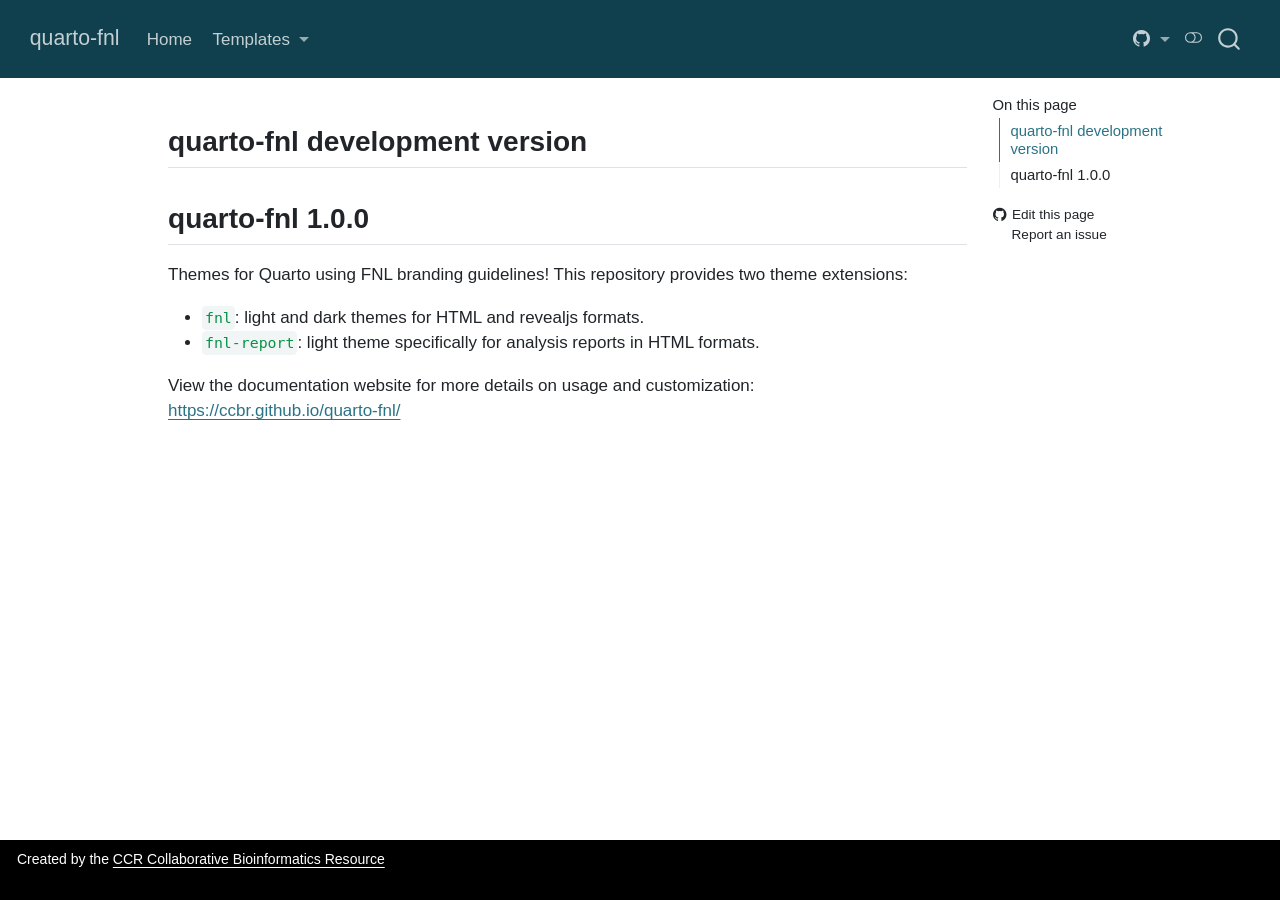
